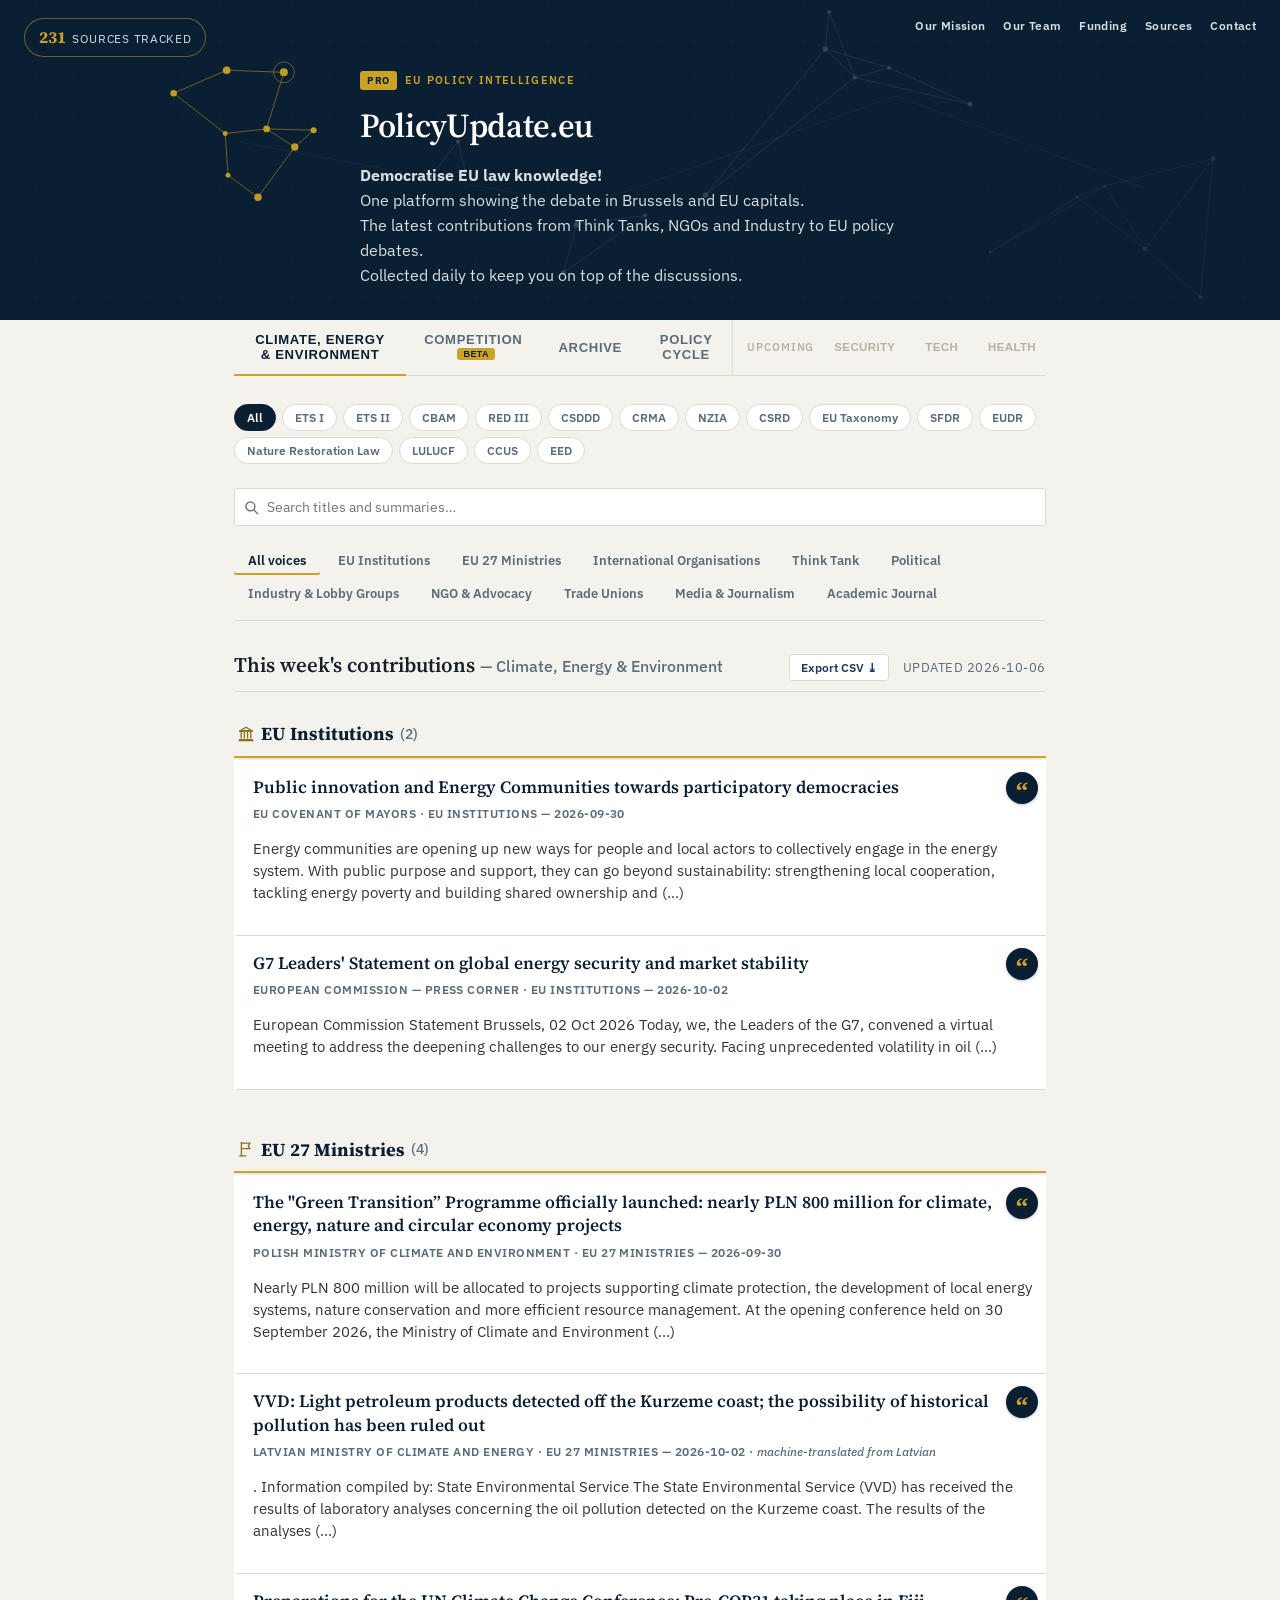
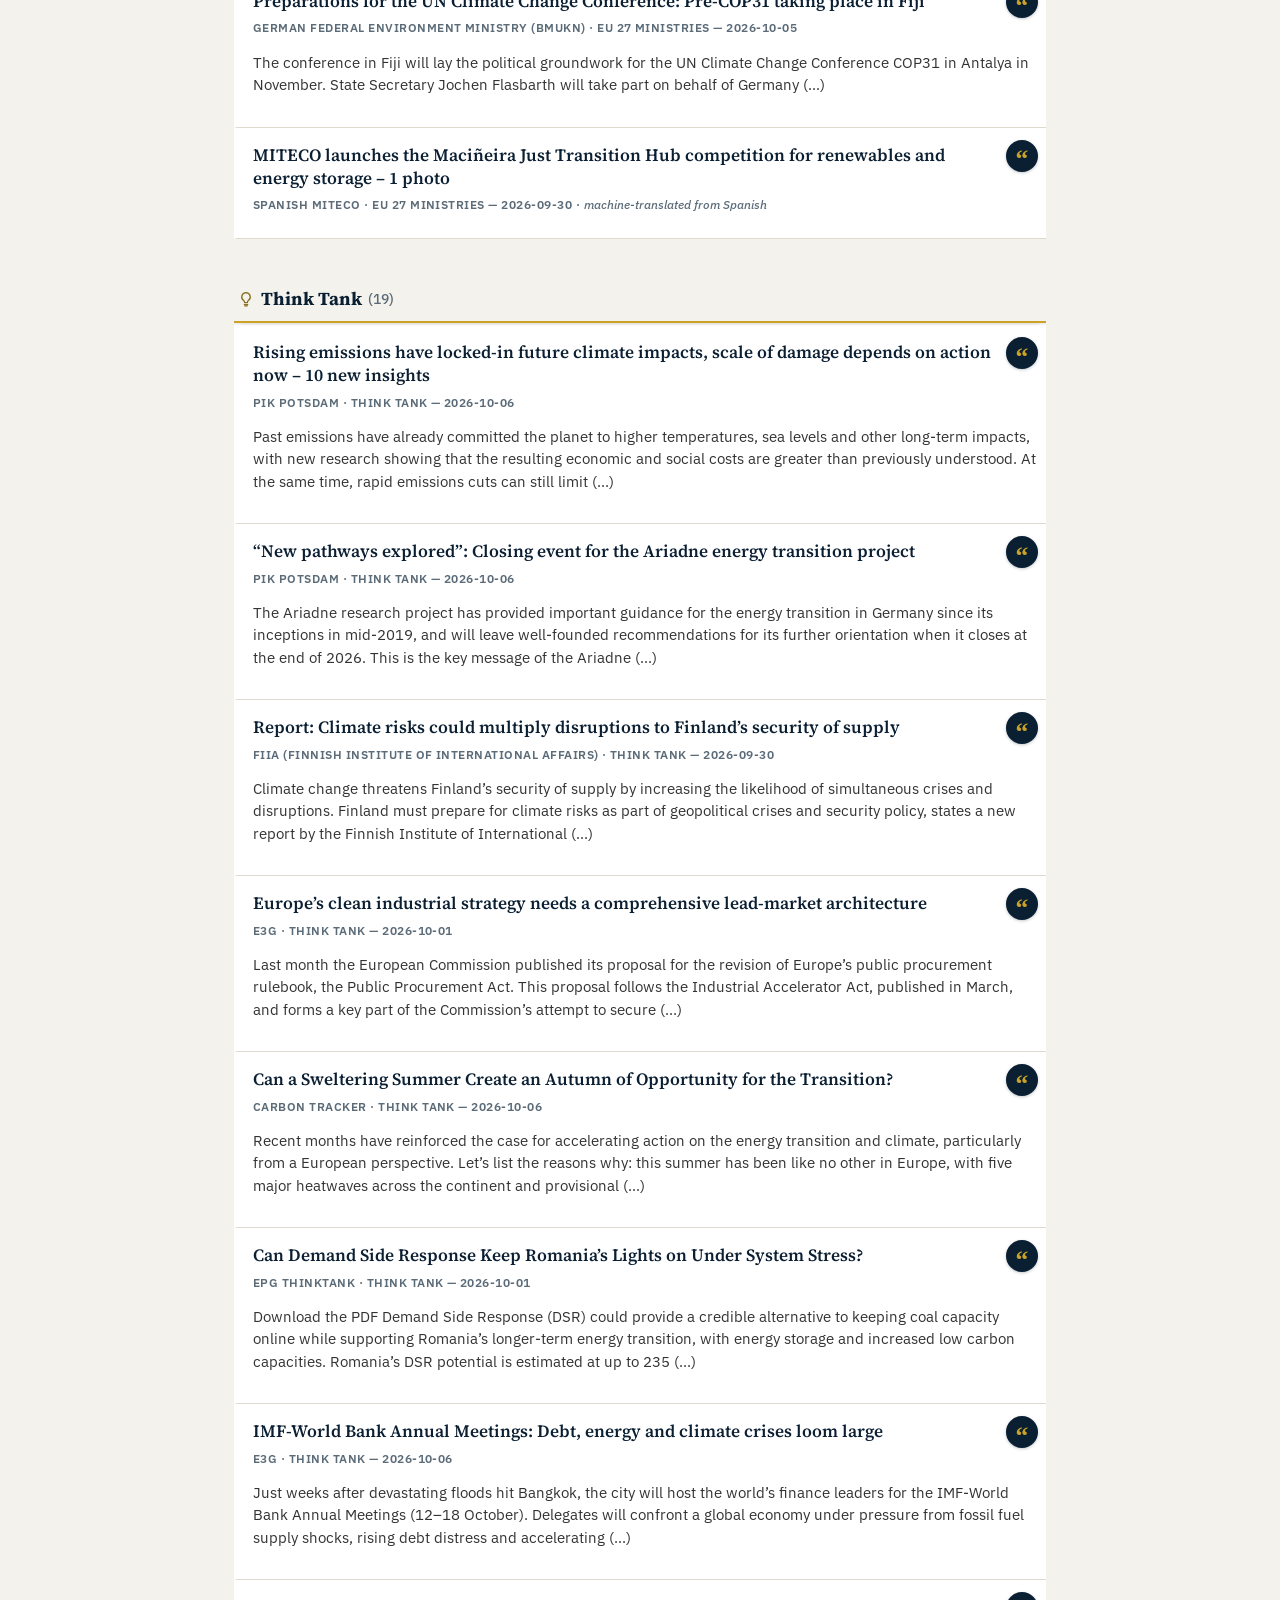
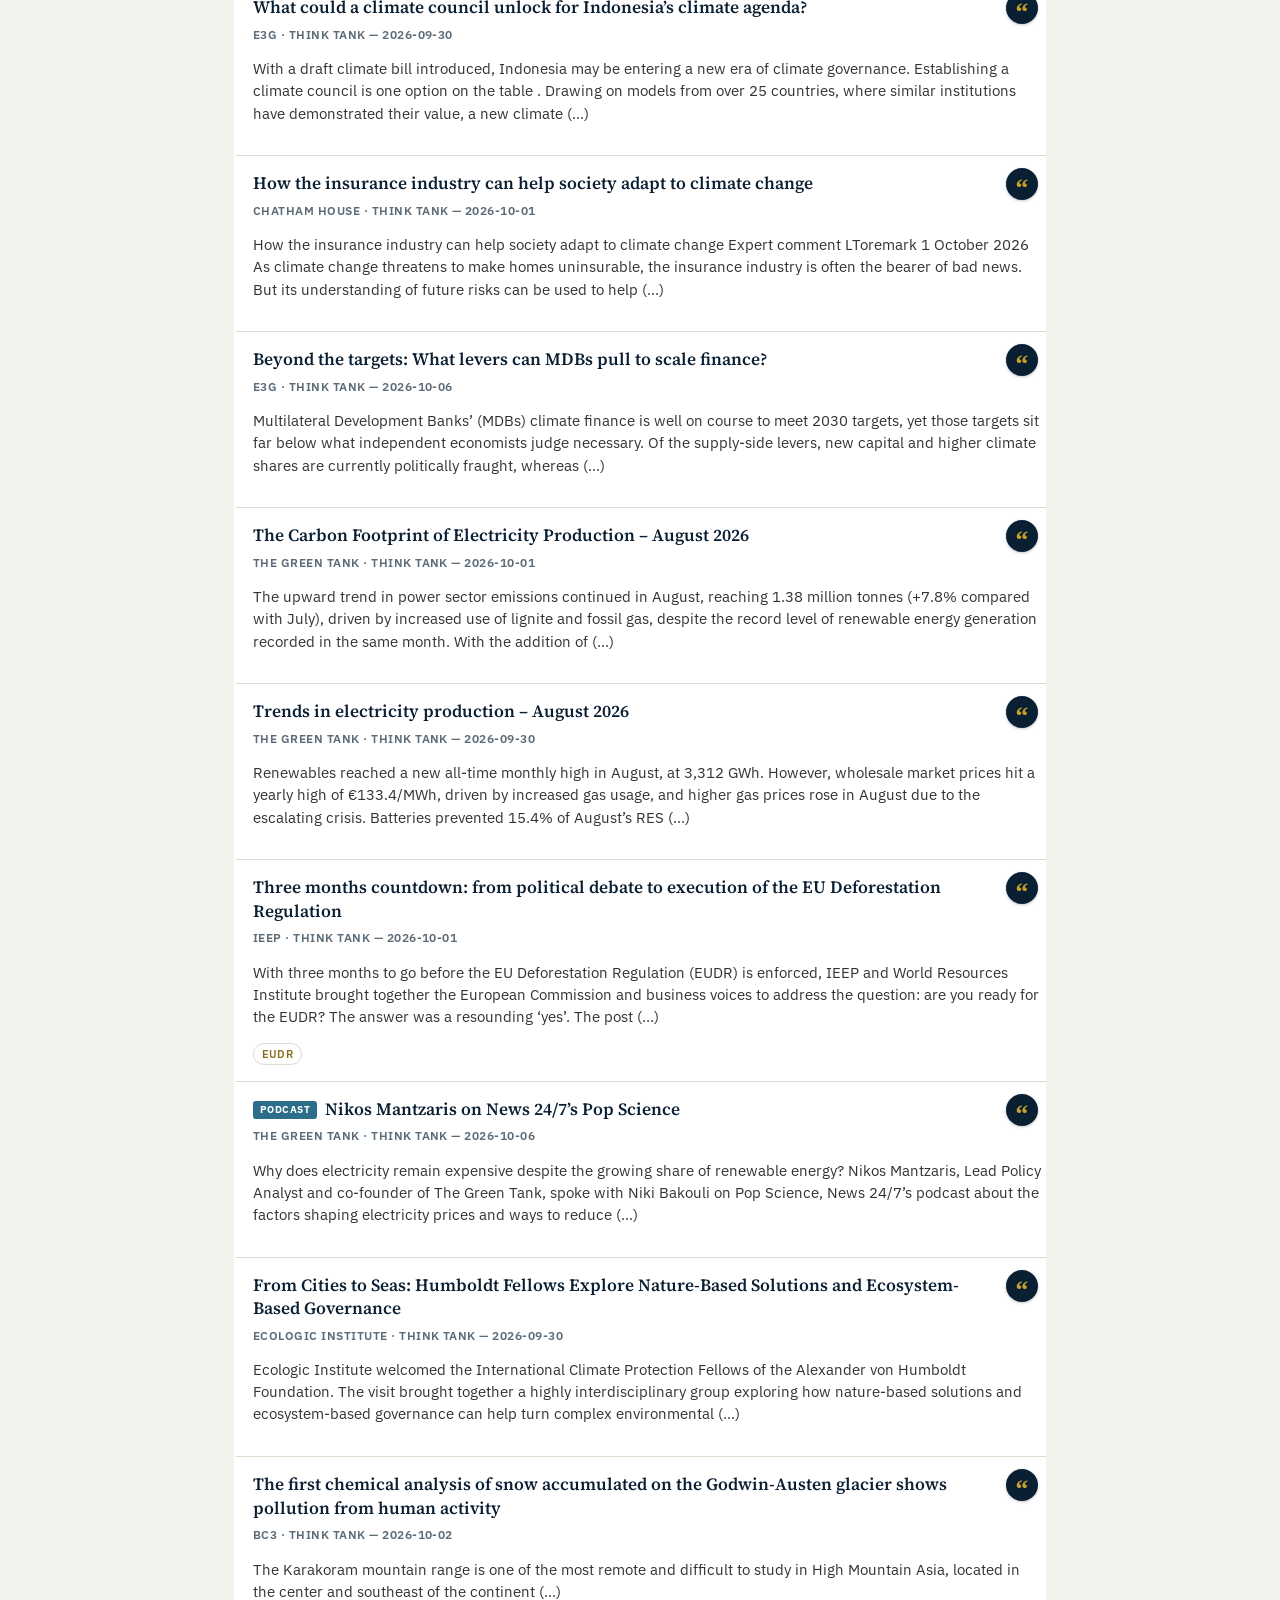
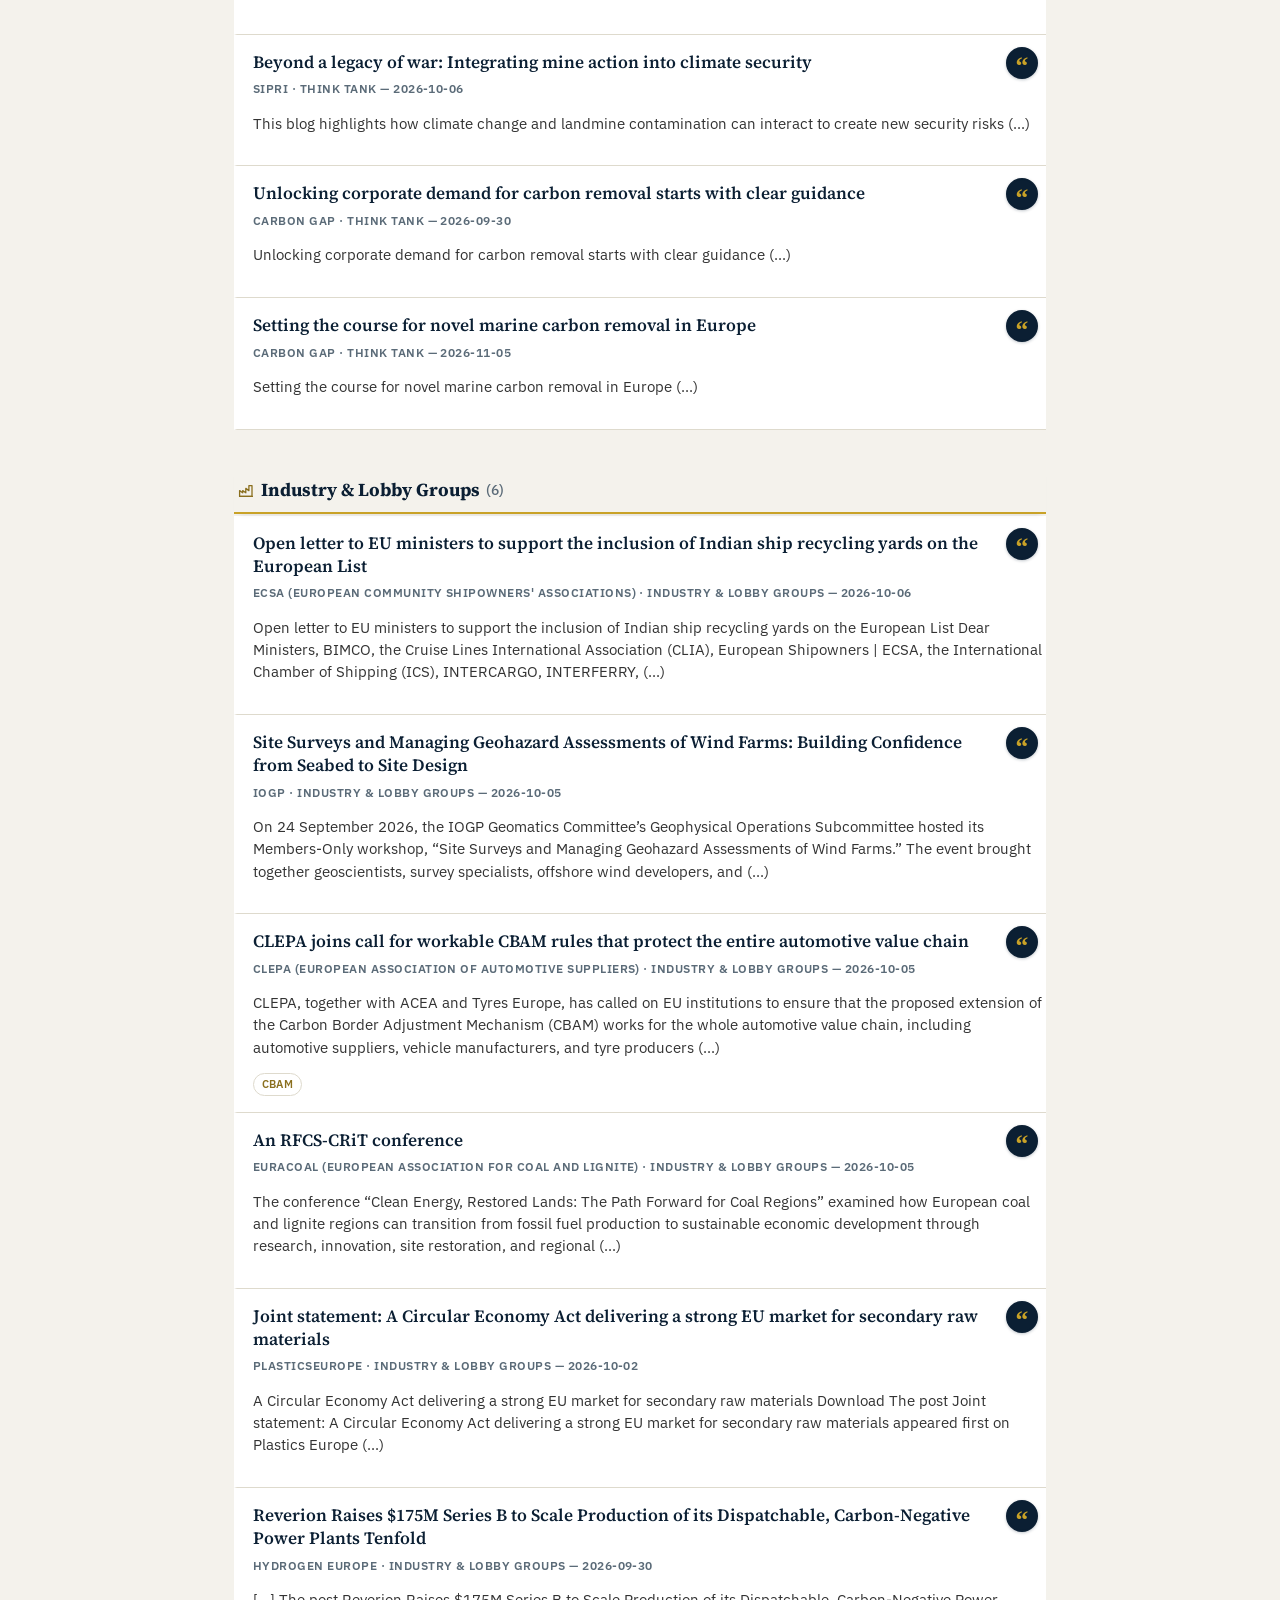
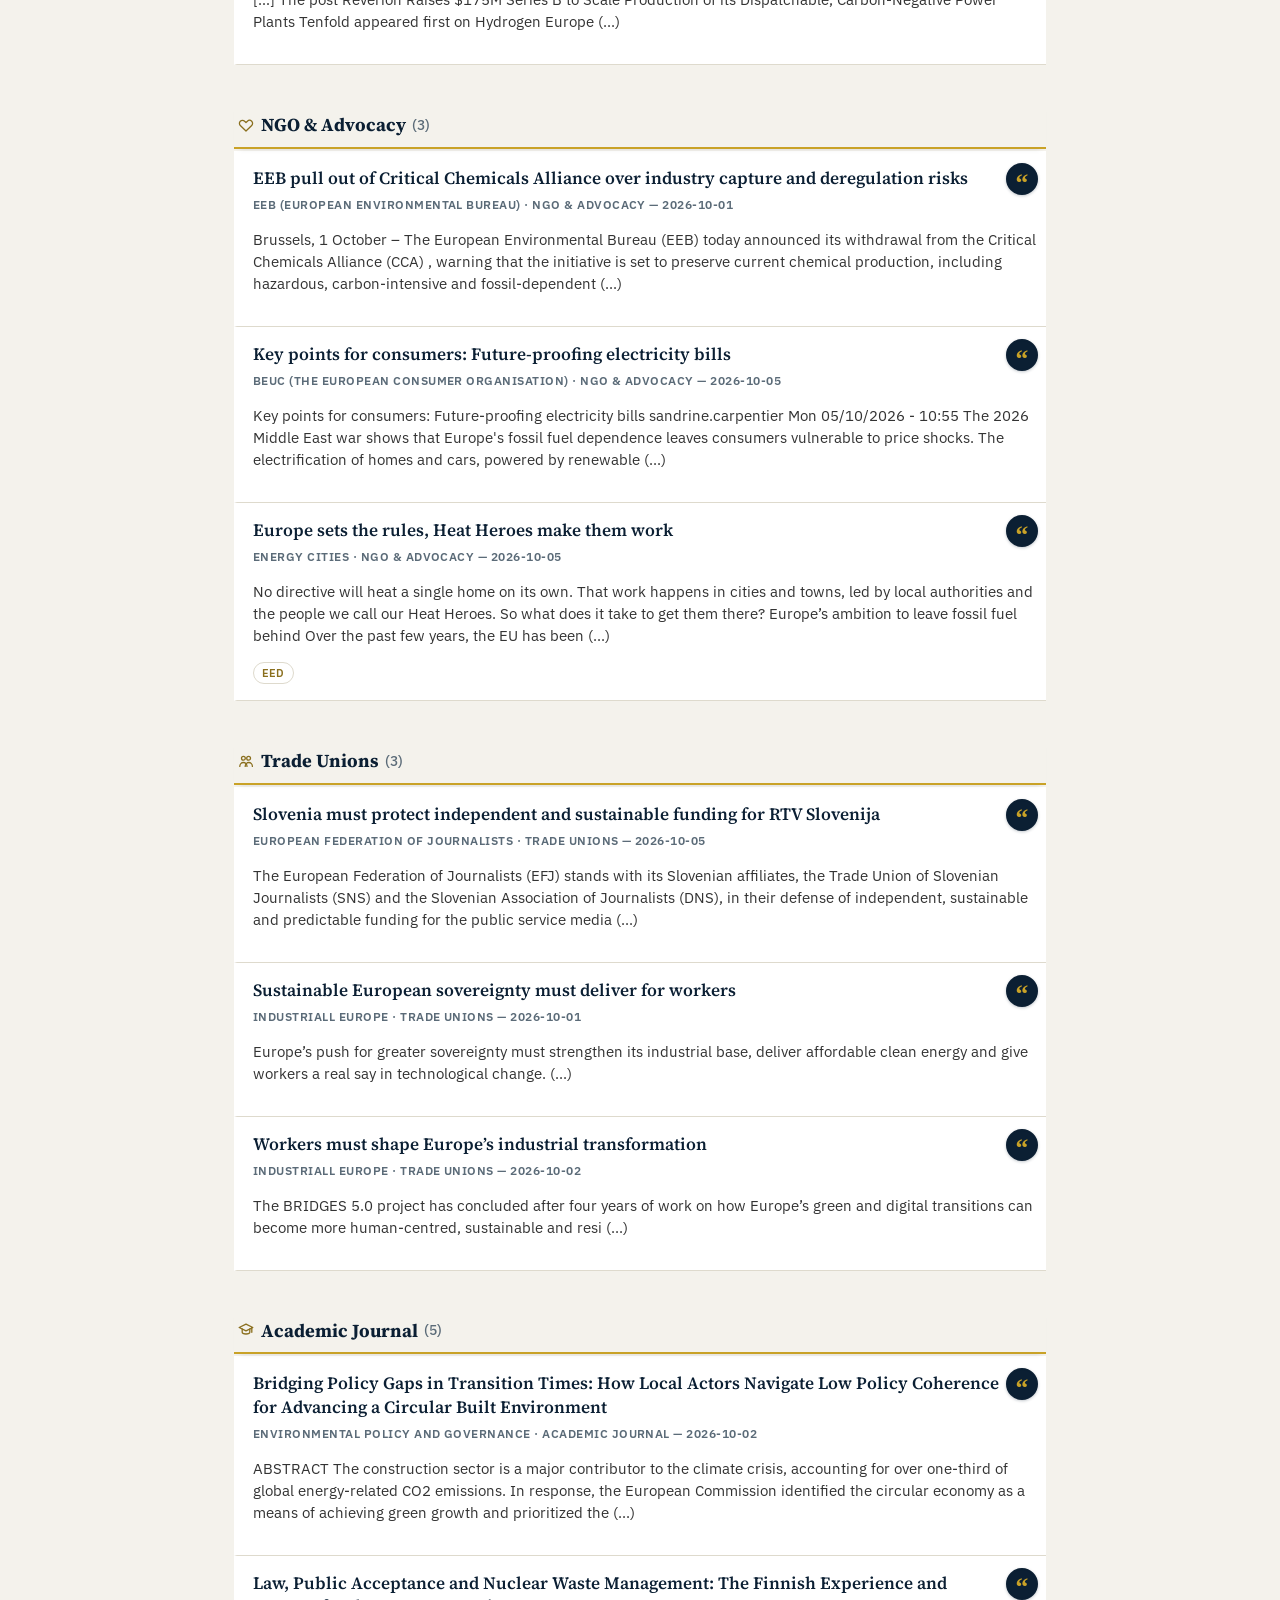
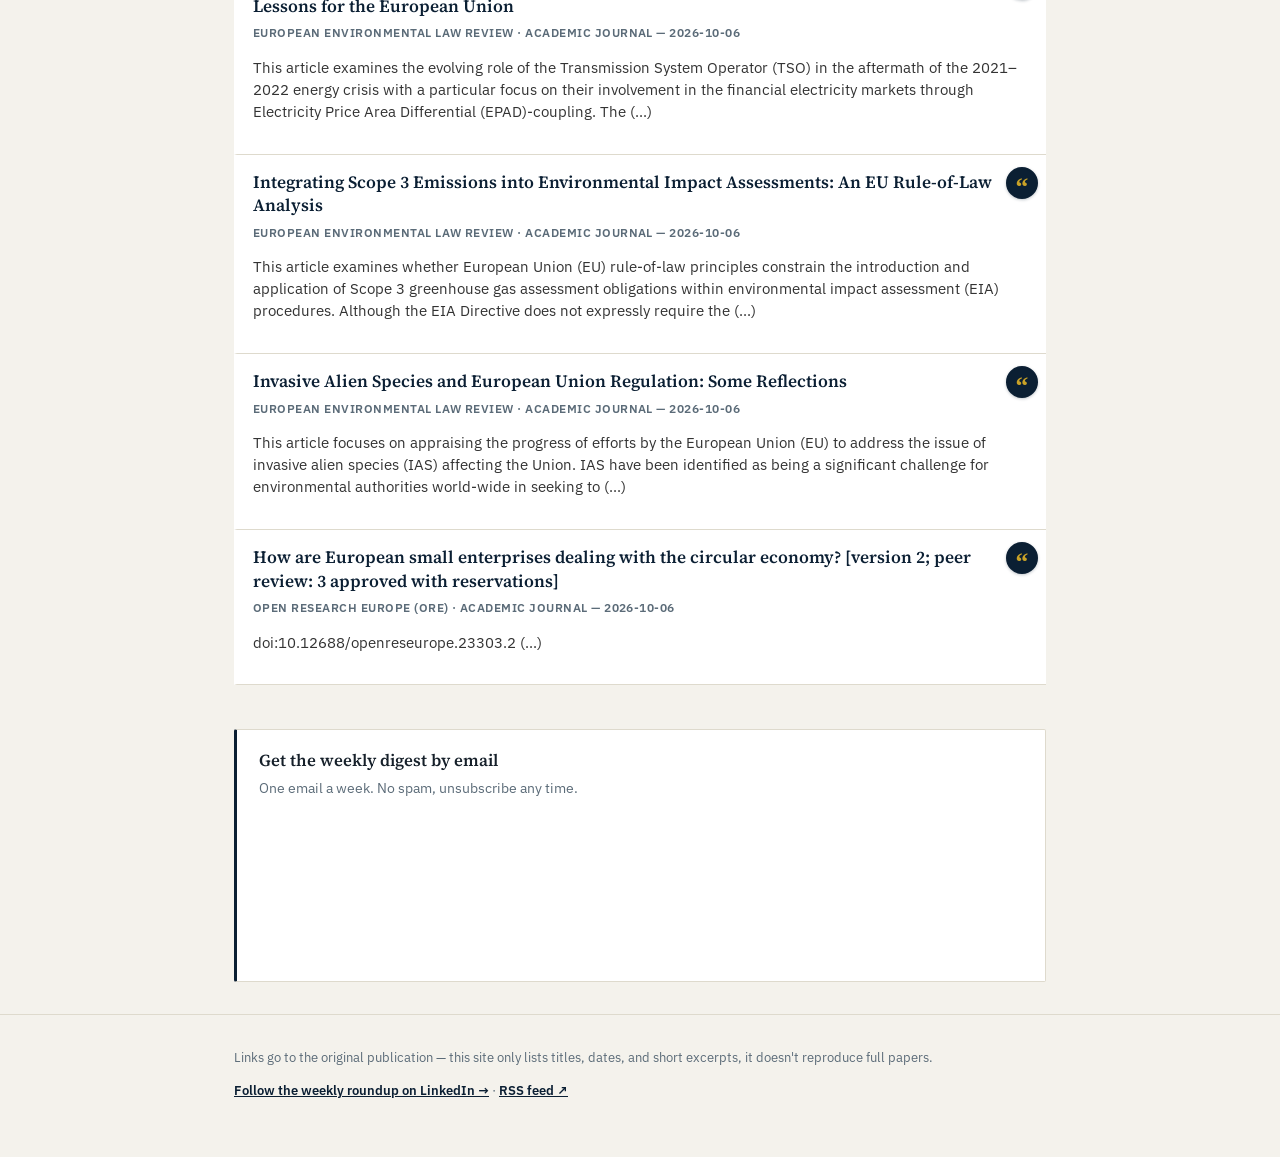
==== site/index.html @ 87716855 "Digest update" ====
<!DOCTYPE html>
<html lang="en">
<head>
  <meta charset="UTF-8">
  <meta name="viewport" content="width=device-width, initial-scale=1.0">
  <title>PolicyUpdate.eu — EU Climate, Energy & Environment policy tracker</title>
  <meta name="description" content="Daily-updated tracker of EU climate, energy and environment legislation: what think tanks, NGOs, academics, industry groups and EU institutions are publishing about ETS, CBAM, RED III, CSDDD and 20 other laws — plus where each law stands in the legislative process.">
  <link rel="canonical" href="https://policyupdate.eu/">
  <!-- Lets feed readers auto-discover the RSS feed just by visiting the
       site (Firefox/most readers show a feed icon in the address bar) --
       generated by write_rss_feed() in fetch_digest.py on every run. -->
  <link rel="alternate" type="application/rss+xml" title="PolicyUpdate.eu — Weekly Digest" href="https://policyupdate.eu/feed.xml">
  <meta name="google-site-verification" content="cLxgRvgYO4FGIH9jfJRA8ddDvveP6MezRdg8d0Uh8TM" />

  <!-- Favicon: shows up as the little site icon in Google search results,
       browser tabs, and bookmarks. -->
  <link rel="icon" type="image/svg+xml" href="images/favicon.svg">
  <link rel="icon" type="image/png" sizes="32x32" href="images/favicon-32.png">
  <link rel="icon" type="image/png" sizes="16x16" href="images/favicon-16.png">
  <link rel="apple-touch-icon" href="images/apple-touch-icon.png">

  <!-- Social share preview (LinkedIn, Slack, newsletters, etc.) -->
  <meta property="og:type" content="website">
  <meta property="og:site_name" content="PolicyUpdate.eu">
  <meta property="og:title" content="PolicyUpdate.eu — EU Climate, Energy & Environment policy tracker">
  <meta property="og:description" content="The latest Think Tank, NGO & Industry contributions to EU policy debates — collected daily.">
  <meta property="og:url" content="https://policyupdate.eu/">
  <meta property="og:image" content="https://policyupdate.eu/images/og-preview.png">
  <meta property="og:image:width" content="1200">
  <meta property="og:image:height" content="630">
  <meta name="twitter:card" content="summary_large_image">
  <meta name="twitter:title" content="PolicyUpdate.eu — EU Climate, Energy & Environment policy tracker">
  <meta name="twitter:description" content="The latest Think Tank, NGO & Industry contributions to EU policy debates — collected daily.">
  <meta name="twitter:image" content="https://policyupdate.eu/images/og-preview.png">

  <link rel="preconnect" href="https://fonts.googleapis.com">
  <link rel="preconnect" href="https://fonts.gstatic.com" crossorigin>
  <link href="https://fonts.googleapis.com/css2?family=Source+Serif+4:wght@600;700&family=IBM+Plex+Sans:wght@400;500;600&display=swap" rel="stylesheet">
  <link rel="stylesheet" href="style.css">

  <!-- Structured data: helps Google (and AI systems that read schema.org
       markup) understand what this site is and who runs it, beyond just
       the visible text. -->
  <script type="application/ld+json">
  {
    "@context": "https://schema.org",
    "@type": "WebSite",
    "name": "PolicyUpdate.eu",
    "url": "https://policyupdate.eu/",
    "description": "Daily-updated tracker of EU climate, energy and environment legislation and related commentary from think tanks, NGOs, academia, industry groups and EU institutions.",
    "publisher": {
      "@type": "Person",
      "name": "Florian Hoppe",
      "sameAs": ["https://www.brussels-school.be/team/hoppe-florian"],
      "affiliation": {
        "@type": "CollegeOrUniversity",
        "name": "Brussels School of Governance, Vrije Universiteit Brussel"
      }
    }
  }
  </script>
</head>
<body>

  <header class="site-header">
    <img class="hero-image" src="images/hero.svg" alt="" aria-hidden="true" role="presentation">
    <!-- The number between STATIC_SOURCE_COUNT_START/END is regenerated by
         fetch_digest.py on every run (len(sources.yaml)), so it never drifts
         from the actual source list without a manual edit here. -->
    <div class="sources-banner" id="sources-banner">
      <span class="sources-banner-count"><!--STATIC_SOURCE_COUNT_START-->231<!--STATIC_SOURCE_COUNT_END--></span>
      <span class="sources-banner-label">sources tracked</span>
    </div>
    <nav class="utility-nav" id="utility-nav" aria-label="More information">
      <button class="utility-link" data-view="mission">Our Mission</button>
      <button class="utility-link" data-view="team">Our Team</button>
      <button class="utility-link" data-view="funding">Funding</button>
      <button class="utility-link" data-view="sources">Sources</button>
      <button class="utility-link" data-view="contact">Contact</button>
    </nav>
    <div class="wrap">
      <p class="eyebrow"><span class="pro-badge">PRO</span> EU policy intelligence</p>
      <h1>PolicyUpdate.eu</h1>
      <p class="tagline"><strong>Democratise EU law knowledge!</strong><br>
        One platform showing the debate in Brussels and EU capitals.<br>
        The latest contributions from Think Tanks, NGOs and Industry to EU policy debates.<br>
        Collected daily to keep you on top of the discussions.</p>
    </div>
  </header>

  <main class="wrap">

    <nav class="field-tabs" id="field-tabs" aria-label="Policy fields">
      <button class="field-tab active" data-field="green-deal">Climate, Energy &amp; Environment</button>
      <!-- Trial launch: keyword-filtered like green-deal, but coverage and
           precision haven't been validated over a full news cycle yet, so
           it's flagged Beta rather than promoted silently. -->
      <button class="field-tab" data-field="competition">Competition<span class="beta-badge">Beta</span></button>
      <button class="field-tab" data-view="archive">Archive</button>
      <button class="field-tab" data-view="policy-cycle">Policy Cycle</button>
      <!-- Work in progress, not public yet -- remove `hidden` to re-enable. -->
      <button class="field-tab" data-view="visualisation" hidden>Visualisation</button>
      <span class="field-tabs-upcoming">
        <span class="field-tabs-upcoming-label">Upcoming</span>
        <button class="field-tab field-tab-upcoming" data-field="security" disabled title="Coming soon">Security</button>
        <button class="field-tab field-tab-upcoming" data-field="tech" disabled title="Coming soon">Tech</button>
        <button class="field-tab field-tab-upcoming" data-field="health" disabled title="Coming soon">Health</button>
      </span>
    </nav>

    <nav class="topic-tabs" id="topic-tabs" aria-label="EU legislation">
      <button class="topic-tab active" data-topic="all">All</button>
      <button class="topic-tab" data-topic="ets1">ETS I</button>
      <button class="topic-tab" data-topic="ets2">ETS II</button>
      <button class="topic-tab" data-topic="cbam">CBAM</button>
      <button class="topic-tab" data-topic="red3">RED III</button>
      <button class="topic-tab" data-topic="csddd">CSDDD</button>
      <button class="topic-tab" data-topic="crma">CRMA</button>
      <button class="topic-tab" data-topic="nzia">NZIA</button>
      <button class="topic-tab" data-topic="csrd">CSRD</button>
      <button class="topic-tab" data-topic="taxonomy">EU Taxonomy</button>
      <button class="topic-tab" data-topic="sfdr">SFDR</button>
      <button class="topic-tab" data-topic="eudr">EUDR</button>
      <button class="topic-tab" data-topic="nature-restoration">Nature Restoration Law</button>
      <button class="topic-tab" data-topic="lulucf">LULUCF</button>
      <button class="topic-tab" data-topic="ccus">CCUS</button>
      <button class="topic-tab" data-topic="eed">EED</button>
    </nav>

    <!-- Separate law/topic filter bar for the (still hidden) Competition
         field -- own tag vocabulary (COMPETITION_LEGISLATION_TAGS in
         fetch_digest.py), shown instead of the bar above whenever the
         Competition field is active. See syncTopicTabsForField() in
         script.js. -->
    <nav class="topic-tabs" id="competition-topic-tabs" aria-label="EU competition law" hidden>
      <button class="topic-tab active" data-topic="all">All</button>
      <button class="topic-tab" data-topic="art-101">Article 101 TFEU</button>
      <button class="topic-tab" data-topic="art-102">Article 102 TFEU</button>
      <button class="topic-tab" data-topic="merger-control">Merger Control</button>
      <button class="topic-tab" data-topic="state-aid">State Aid</button>
      <button class="topic-tab" data-topic="cisaf">CISAF</button>
      <button class="topic-tab" data-topic="ipcei">IPCEI</button>
      <button class="topic-tab" data-topic="dma">DMA</button>
      <button class="topic-tab" data-topic="fsr">FSR</button>
      <button class="topic-tab" data-topic="nzia">NZIA</button>
      <button class="topic-tab" data-topic="crma">CRMA</button>
      <button class="topic-tab" data-topic="chips-act">Chips Act</button>
      <button class="topic-tab" data-topic="eu-competitiveness">EU Competitiveness Agenda</button>
    </nav>

    <div class="topic-info" id="topic-info" hidden></div>

    <!-- Free-text search, combined with the field/topic/actor filters above
         -- applies to whichever of Digest/Archive is currently showing (see
         matchesFilters() in script.js). Kept outside the digest/archive
         sections themselves since it's shared between both, same as the
         actor-tabs bar below. type="search" gets a native clear ("x")
         control in most browsers on top of the explicit button here. -->
    <div class="search-bar" id="search-bar" role="search">
      <svg class="search-icon" viewBox="0 0 16 16" aria-hidden="true">
        <circle cx="6.8" cy="6.8" r="4.8"/>
        <line x1="10.3" y1="10.3" x2="14.5" y2="14.5"/>
      </svg>
      <input type="search" id="search-input" class="search-input" placeholder="Search titles and summaries…" aria-label="Search entries">
      <button type="button" id="search-clear" class="search-clear" hidden aria-label="Clear search">&times;</button>
    </div>

    <!-- Announces the result count to screen readers whenever the
         field/topic/actor/search filters change the list -- the filtered
         list itself re-renders via innerHTML with no page navigation, so
         without this a screen reader user gets no indication anything
         happened. Visually hidden (.sr-only), not a visible counter. -->
    <div id="results-status" class="sr-only" role="status" aria-live="polite"></div>

    <!-- Order mirrors ACTOR_GROUP_ORDER in script.js, which is also the
         order categories appear in down the "All voices" feed -- so the
         scroll-spy highlight (see applyActorScrollSpy()) moves left to
         right across this pad as the person scrolls down, rather than
         jumping around unpredictably. -->
    <nav class="actor-tabs" id="actor-tabs" aria-label="Type of source">
      <button class="actor-tab active" data-actor="all">All voices</button>
      <button class="actor-tab" data-actor="eu-institution">EU Institutions</button>
      <button class="actor-tab" data-actor="eu27-ministry">EU 27 Ministries</button>
      <button class="actor-tab" data-actor="international-org">International Organisations</button>
      <button class="actor-tab" data-actor="think-tank">Think Tank</button>
      <button class="actor-tab" data-actor="political">Political</button>
      <button class="actor-tab" data-actor="industry">Industry &amp; Lobby Groups</button>
      <button class="actor-tab" data-actor="ngo">NGO &amp; Advocacy</button>
      <button class="actor-tab" data-actor="trade-union">Trade Unions</button>
      <button class="actor-tab" data-actor="media">Media & Journalism</button>
      <button class="actor-tab" data-actor="academic">Academic Journal</button>
    </nav>

    <section class="digest" id="digest-section">
      <div class="digest-header">
        <h2>This week's contributions <span id="active-field-label">— Climate, Energy &amp; Environment</span></h2>
        <div class="digest-header-actions">
          <button type="button" class="export-csv-btn" title="Export the entries currently shown as a CSV file">Export CSV ⤓</button>
          <span id="generated-date" class="generated-date"><!--STATIC_DATE_START-->Updated 2026-10-06<!--STATIC_DATE_END--></span>
        </div>
      </div>
      <!-- The block between STATIC_ENTRIES_START/END is regenerated by
           fetch_digest.py on every run (see render_static_entries() /
           update_static_html()), so search engines and AI crawlers that
           don't execute JavaScript still see this week's real Climate,
           Energy & Environment entries instead of a "Loading…" placeholder.
           script.js still fetches digest.json and replaces this block
           client-side for interactive filtering (topic/actor tabs, other
           policy fields) -- this static version only has to be right for
           the default view (Climate, Energy & Environment, All voices, all
           topics). -->
      <div id="entries" class="entries">
        <!--STATIC_ENTRIES_START-->
    <article class="entry-card">
      
      <h3><a href="https://onlinelibrary.wiley.com/doi/10.1002/eet.70123?af=R" target="_blank" rel="noopener">Bridging Policy Gaps in Transition Times: How Local Actors Navigate Low Policy Coherence for Advancing a Circular Built Environment</a></h3>
      <div class="entry-meta">Environmental Policy and Governance · Academic Journal — 2026-10-02</div>
      <p class="entry-summary">ABSTRACT The construction sector is a major contributor to the climate crisis, accounting for over one‐third of global energy‐related CO2 emissions. In response, the European Commission identified the circular economy as a means of achieving green growth and prioritized the (...)</p>
      
    </article>
  
    <article class="entry-card">
      
      <h3><a href="https://www.pik-potsdam.de/en/news/latest-news/rising-emissions-have-locked-in-future-climate-impacts-but-the-scale-of-damage-still-depends-on-action-taken-now-2013-10-new-insights-from-climate-science" target="_blank" rel="noopener">Rising emissions have locked-in future climate impacts, scale of damage depends on action now – 10 new insights</a></h3>
      <div class="entry-meta">PIK Potsdam · Think Tank — 2026-10-06</div>
      <p class="entry-summary">Past emissions have already committed the planet to higher temperatures, sea levels and other long-term impacts, with new research showing that the resulting economic and social costs are greater than previously understood. At the same time, rapid emissions cuts can still limit (...)</p>
      
    </article>
  
    <article class="entry-card">
      
      <h3><a href="https://kluwerlawonline.com/JournalArticle/European+Energy+and+Environmental+Law+Review/35.3/EELR2026011" target="_blank" rel="noopener">Law, Public Acceptance and Nuclear Waste Management: The Finnish Experience and Lessons for the European Union</a></h3>
      <div class="entry-meta">European Environmental Law Review · Academic Journal — 2026-10-06</div>
      <p class="entry-summary">This article examines the evolving role of the Transmission System Operator (TSO) in the aftermath of the 2021–2022 energy crisis with a particular focus on their involvement in the financial electricity markets through Electricity Price Area Differential (EPAD)-coupling. The (...)</p>
      
    </article>
  
    <article class="entry-card">
      <a href="https://ecsa.eu/open-letter-to-the-environment-and-transport-ministers-of-the-european-union-2/?utm_source=rss&utm_medium=rss&utm_campaign=open-letter-to-the-environment-and-transport-ministers-of-the-european-union-2" target="_blank" rel="noopener"><img class="entry-image" src="https://ecsa.eu/wp-content/uploads/2026/09/e0f1fb-1900-x-600-px-3.png" alt="" loading="lazy" onerror="this.remove()"></a>
      <h3><a href="https://ecsa.eu/open-letter-to-the-environment-and-transport-ministers-of-the-european-union-2/?utm_source=rss&utm_medium=rss&utm_campaign=open-letter-to-the-environment-and-transport-ministers-of-the-european-union-2" target="_blank" rel="noopener">Open letter to EU ministers to support the inclusion of Indian ship recycling yards on the European List</a></h3>
      <div class="entry-meta">ECSA (European Community Shipowners' Associations) · Industry &amp; Lobby Groups — 2026-10-06</div>
      <p class="entry-summary">Open letter to EU ministers to support the inclusion of Indian ship recycling yards on the European List Dear Ministers, BIMCO, the Cruise Lines International Association (CLIA), European Shipowners | ECSA, the International Chamber of Shipping (ICS), INTERCARGO, INTERFERRY, (...)</p>
      
    </article>
  
    <article class="entry-card">
      
      <h3><a href="https://www.iogp.org/blog/news/site-surveys-and-managing-geohazard-assessments-of-wind-farms-building-confidence-from-seabed-to-site-design/" target="_blank" rel="noopener">Site Surveys and Managing Geohazard Assessments of Wind Farms: Building Confidence from Seabed to Site Design</a></h3>
      <div class="entry-meta">IOGP · Industry &amp; Lobby Groups — 2026-10-05</div>
      <p class="entry-summary">On 24 September 2026, the IOGP Geomatics Committee’s Geophysical Operations Subcommittee hosted its Members-Only workshop, “Site Surveys and Managing Geohazard Assessments of Wind Farms.” The event brought together geoscientists, survey specialists, offshore wind developers, and (...)</p>
      
    </article>
  
    <article class="entry-card">
      
      <h3><a href="https://kluwerlawonline.com/JournalArticle/European+Energy+and+Environmental+Law+Review/35.3/EELR2026014" target="_blank" rel="noopener">Integrating Scope 3 Emissions into Environmental Impact Assessments: An EU Rule-of-Law Analysis</a></h3>
      <div class="entry-meta">European Environmental Law Review · Academic Journal — 2026-10-06</div>
      <p class="entry-summary">This article examines whether European Union (EU) rule-of-law principles constrain the introduction and application of Scope 3 greenhouse gas assessment obligations within environmental impact assessment (EIA) procedures. Although the EIA Directive does not expressly require the (...)</p>
      
    </article>
  
    <article class="entry-card">
      
      <h3><a href="https://www.clepa.eu/insights-updates/news/clepa-joins-call-for-workable-cbam-rules-that-protect-the-entire-automotive-value-chain/" target="_blank" rel="noopener">CLEPA joins call for workable CBAM rules that protect the entire automotive value chain</a></h3>
      <div class="entry-meta">CLEPA (European Association of Automotive Suppliers) · Industry &amp; Lobby Groups — 2026-10-05</div>
      <p class="entry-summary">CLEPA, together with ACEA and Tyres Europe, has called on EU institutions to ensure that the proposed extension of the Carbon Border Adjustment Mechanism (CBAM) works for the whole automotive value chain, including automotive suppliers, vehicle manufacturers, and tyre producers (...)</p>
      <div class="entry-tags"><span class="entry-tag">CBAM</span></div>
    </article>
  
    <article class="entry-card">
      
      <h3><a href="https://eeb.org/en/eeb-pull-out-of-crittical-chemicals-alliance-over-industry-capture-and-deregulation-risks/" target="_blank" rel="noopener">EEB pull out of Critical Chemicals Alliance over industry capture and deregulation risks</a></h3>
      <div class="entry-meta">EEB (European Environmental Bureau) · NGO &amp; Advocacy — 2026-10-01</div>
      <p class="entry-summary">Brussels, 1 October – The European Environmental Bureau (EEB) today announced its withdrawal from the Critical Chemicals Alliance (CCA) , warning that the initiative is set to preserve current chemical production, including hazardous, carbon-intensive and fossil-dependent (...)</p>
      
    </article>
  
    <article class="entry-card">
      
      <h3><a href="https://www.pik-potsdam.de/en/news/latest-news/new-pathways-explored-closing-event-for-the-ariadne-energy-transition-project" target="_blank" rel="noopener">“New pathways explored”: Closing event for the Ariadne energy transition project</a></h3>
      <div class="entry-meta">PIK Potsdam · Think Tank — 2026-10-06</div>
      <p class="entry-summary">The Ariadne research project has provided important guidance for the energy transition in Germany since its inceptions in mid-2019, and will leave well-founded recommendations for its further orientation when it closes at the end of 2026. This is the key message of the Ariadne (...)</p>
      
    </article>
  
    <article class="entry-card">
      
      <h3><a href="https://fiia.fi/en/news/report-climate-risks-could-multiply-disruptions-to-finlands-security-of-supply" target="_blank" rel="noopener">Report: Climate risks could multiply disruptions to Finland’s security of supply</a></h3>
      <div class="entry-meta">FIIA (Finnish Institute of International Affairs) · Think Tank — 2026-09-30</div>
      <p class="entry-summary">Climate change threatens Finland’s security of supply by increasing the likelihood of simultaneous crises and disruptions. Finland must prepare for climate risks as part of geopolitical crises and security policy, states a new report by the Finnish Institute of International (...)</p>
      
    </article>
  
    <article class="entry-card">
      <a href="https://www.e3g.org/news/europe-s-clean-industrial-strategy-needs-a-comprehensive-lead-market-architecture/?utm_source=rss&utm_medium=rss&utm_campaign=europe-s-clean-industrial-strategy-needs-a-comprehensive-lead-market-architecture" target="_blank" rel="noopener"><img class="entry-image" src="https://www.e3g.org/wp-content/uploads/Low-carbon-projects-pipeline-Europe-1.png" alt="" loading="lazy" onerror="this.remove()"></a>
      <h3><a href="https://www.e3g.org/news/europe-s-clean-industrial-strategy-needs-a-comprehensive-lead-market-architecture/?utm_source=rss&utm_medium=rss&utm_campaign=europe-s-clean-industrial-strategy-needs-a-comprehensive-lead-market-architecture" target="_blank" rel="noopener">Europe’s clean industrial strategy needs a comprehensive lead-market architecture</a></h3>
      <div class="entry-meta">E3G · Think Tank — 2026-10-01</div>
      <p class="entry-summary">Last month the European Commission published its proposal for the revision of Europe’s public procurement rulebook, the Public Procurement Act. This proposal follows the Industrial Accelerator Act, published in March, and forms a key part of the Commission’s attempt to secure (...)</p>
      
    </article>
  
    <article class="entry-card">
      
      <h3><a href="https://europeanjournalists.org/blog/2026/10/05/slovenia-must-protect-independent-and-sustainable-funding-for-rtv-slovenija/" target="_blank" rel="noopener">Slovenia must protect independent and sustainable funding for RTV Slovenija</a></h3>
      <div class="entry-meta">European Federation of Journalists · Trade Unions — 2026-10-05</div>
      <p class="entry-summary">The European Federation of Journalists (EFJ) stands with its Slovenian affiliates, the Trade Union of Slovenian Journalists (SNS) and the Slovenian Association of Journalists (DNS), in their defense of independent, sustainable and predictable funding for the public service media (...)</p>
      
    </article>
  
    <article class="entry-card">
      
      <h3><a href="https://kluwerlawonline.com/JournalArticle/European+Energy+and+Environmental+Law+Review/35.3/EELR2026013" target="_blank" rel="noopener">Invasive Alien Species and European Union Regulation: Some Reflections</a></h3>
      <div class="entry-meta">European Environmental Law Review · Academic Journal — 2026-10-06</div>
      <p class="entry-summary">This article focuses on appraising the progress of efforts by the European Union (EU) to address the issue of invasive alien species (IAS) affecting the Union. IAS have been identified as being a significant challenge for environmental authorities world-wide in seeking to (...)</p>
      
    </article>
  
    <article class="entry-card">
      
      <h3><a href="https://carbontracker.org/can-a-sweltering-summer-create-an-autumn-of-opportunity-for-the-transition/" target="_blank" rel="noopener">Can a Sweltering Summer Create an Autumn of Opportunity for the Transition?</a></h3>
      <div class="entry-meta">Carbon Tracker · Think Tank — 2026-10-06</div>
      <p class="entry-summary">Recent months have reinforced the case for accelerating action on the energy transition and climate, particularly from a European perspective. Let’s list the reasons why: this summer has been like no other in Europe, with five major heatwaves across the continent and provisional (...)</p>
      
    </article>
  
    <article class="entry-card">
      <a href="https://www.epg-thinktank.org/can-demand-side-response-keep-romanias-lights-on-under-system-stress/" target="_blank" rel="noopener"><img class="entry-image" src="https://www.epg-thinktank.org/wp-content/uploads/2026/09/EPG-Publication-page_Do-We-Still-Need-Coal-Commentary.png" alt="" loading="lazy" onerror="this.remove()"></a>
      <h3><a href="https://www.epg-thinktank.org/can-demand-side-response-keep-romanias-lights-on-under-system-stress/" target="_blank" rel="noopener">Can Demand Side Response Keep Romania’s Lights on Under System Stress?</a></h3>
      <div class="entry-meta">EPG Thinktank · Think Tank — 2026-10-01</div>
      <p class="entry-summary">Download the PDF Demand Side Response (DSR) could provide a credible alternative to keeping coal capacity online while supporting Romania’s longer-term energy transition, with energy storage and increased low carbon capacities. Romania’s DSR potential is estimated at up to 235 (...)</p>
      
    </article>
  
    <article class="entry-card">
      
      <h3><a href="https://www.e3g.org/news/imf-world-bank-annual-meetings-debt-energy-and-climate-crises-loom-large/?utm_source=rss&utm_medium=rss&utm_campaign=imf-world-bank-annual-meetings-debt-energy-and-climate-crises-loom-large" target="_blank" rel="noopener">IMF-World Bank Annual Meetings: Debt, energy and climate crises loom large</a></h3>
      <div class="entry-meta">E3G · Think Tank — 2026-10-06</div>
      <p class="entry-summary">Just weeks after devastating floods hit Bangkok, the city will host the world’s finance leaders for the IMF-World Bank Annual Meetings (12–18 October). Delegates will confront a global economy under pressure from fossil fuel supply shocks, rising debt distress and accelerating (...)</p>
      
    </article>
  
    <article class="entry-card">
      
      <h3><a href="https://www.e3g.org/news/what-could-a-climate-council-unlock-for-indonesia-s-climate-agenda/?utm_source=rss&utm_medium=rss&utm_campaign=what-could-a-climate-council-unlock-for-indonesia-s-climate-agenda" target="_blank" rel="noopener">What could a climate council unlock for Indonesia’s climate agenda?</a></h3>
      <div class="entry-meta">E3G · Think Tank — 2026-09-30</div>
      <p class="entry-summary">With a draft climate bill introduced, Indonesia may be entering a new era of climate governance. Establishing a climate council is one option on the table . Drawing on models from over 25 countries, where similar institutions have demonstrated their value, a new climate (...)</p>
      
    </article>
  
    <article class="entry-card">
      <a href="https://www.chathamhouse.org/2026/10/how-insurance-industry-can-help-society-adapt-climate-change" target="_blank" rel="noopener"><img class="entry-image" src="https://www.chathamhouse.org/sites/default/files/styles/chat_social_twitter_1200_600/public/2026-10/2026-10-05-climate-insurance-2205119024.jpg?itok=1HpOMOqK" alt="" loading="lazy" onerror="this.remove()"></a>
      <h3><a href="https://www.chathamhouse.org/2026/10/how-insurance-industry-can-help-society-adapt-climate-change" target="_blank" rel="noopener">How the insurance industry can help society adapt to climate change</a></h3>
      <div class="entry-meta">Chatham House · Think Tank — 2026-10-01</div>
      <p class="entry-summary">How the insurance industry can help society adapt to climate change Expert comment LToremark 1 October 2026 As climate change threatens to make homes uninsurable, the insurance industry is often the bearer of bad news. But its understanding of future risks can be used to help (...)</p>
      
    </article>
  
    <article class="entry-card">
      
      <h3><a href="https://www.e3g.org/news/beyond-the-targets-what-levers-can-mdbs-pull-to-scale-finance/?utm_source=rss&utm_medium=rss&utm_campaign=beyond-the-targets-what-levers-can-mdbs-pull-to-scale-finance" target="_blank" rel="noopener">Beyond the targets: What levers can MDBs pull to scale finance?</a></h3>
      <div class="entry-meta">E3G · Think Tank — 2026-10-06</div>
      <p class="entry-summary">Multilateral Development Banks’ (MDBs) climate finance is well on course to meet 2030 targets, yet those targets sit far below what independent economists judge necessary. Of the supply-side levers, new capital and higher climate shares are currently politically fraught, whereas (...)</p>
      
    </article>
  
    <article class="entry-card">
      <a href="https://www.beuc.eu/tools/key-points-consumers-future-proofing-electricity-bills" target="_blank" rel="noopener"><img class="entry-image" src="https://www.beuc.eu/sites/default/files/styles/large/public/images/2026/Screenshot%202026-10-05%20105458.png?itok=OeX6Qzet" alt="" loading="lazy" onerror="this.remove()"></a>
      <h3><a href="https://www.beuc.eu/tools/key-points-consumers-future-proofing-electricity-bills" target="_blank" rel="noopener">Key points for consumers: Future-proofing electricity bills</a></h3>
      <div class="entry-meta">BEUC (The European Consumer Organisation) · NGO &amp; Advocacy — 2026-10-05</div>
      <p class="entry-summary">Key points for consumers: Future-proofing electricity bills sandrine.carpentier Mon 05/10/2026 - 10:55 The 2026 Middle East war shows that Europe's fossil fuel dependence leaves consumers vulnerable to price shocks. The electrification of homes and cars, powered by renewable (...)</p>
      
    </article>
  
    <article class="entry-card">
      <a href="https://thegreentank.gr/en/2026/10/01/emissionswatch-aug26-en/?utm_source=rss&utm_medium=rss&utm_campaign=emissionswatch-aug26-en" target="_blank" rel="noopener"><img class="entry-image" src="https://thegreentank.gr/wp-content/uploads/2024/08/co2.jpg" alt="" loading="lazy" onerror="this.remove()"></a>
      <h3><a href="https://thegreentank.gr/en/2026/10/01/emissionswatch-aug26-en/?utm_source=rss&utm_medium=rss&utm_campaign=emissionswatch-aug26-en" target="_blank" rel="noopener">The Carbon Footprint of Electricity Production –  August 2026</a></h3>
      <div class="entry-meta">The Green Tank · Think Tank — 2026-10-01</div>
      <p class="entry-summary">The upward trend in power sector emissions continued in August, reaching 1.38 million tonnes (+7.8% compared with July), driven by increased use of lignite and fossil gas, despite the record level of renewable energy generation recorded in the same month. With the addition of (...)</p>
      
    </article>
  
    <article class="entry-card">
      <a href="https://energy-cities.eu/europe-sets-the-rules-heat-heroes-make-them-work/" target="_blank" rel="noopener"><img class="entry-image" src="https://energy-cities.eu/wp-content/uploads/2026/10/IMG_6917-683x1024.jpg" alt="" loading="lazy" onerror="this.remove()"></a>
      <h3><a href="https://energy-cities.eu/europe-sets-the-rules-heat-heroes-make-them-work/" target="_blank" rel="noopener">Europe sets the rules, Heat Heroes make them work</a></h3>
      <div class="entry-meta">Energy Cities · NGO &amp; Advocacy — 2026-10-05</div>
      <p class="entry-summary">No directive will heat a single home on its own. That work happens in cities and towns, led by local authorities and the people we call our Heat Heroes. So what does it take to get them there? Europe’s ambition to leave fossil fuel behind Over the past few years, the EU has been (...)</p>
      <div class="entry-tags"><span class="entry-tag">EED</span></div>
    </article>
  
    <article class="entry-card">
      <a href="https://thegreentank.gr/en/2026/09/30/admie-aug26-en/?utm_source=rss&utm_medium=rss&utm_campaign=admie-aug26-en" target="_blank" rel="noopener"><img class="entry-image" src="https://thegreentank.gr/wp-content/uploads/2024/08/admie-1-1.jpg" alt="" loading="lazy" onerror="this.remove()"></a>
      <h3><a href="https://thegreentank.gr/en/2026/09/30/admie-aug26-en/?utm_source=rss&utm_medium=rss&utm_campaign=admie-aug26-en" target="_blank" rel="noopener">Trends in electricity production – August 2026</a></h3>
      <div class="entry-meta">The Green Tank · Think Tank — 2026-09-30</div>
      <p class="entry-summary">Renewables reached a new all-time monthly high in August, at 3,312 GWh. However, wholesale market prices hit a yearly high of €133.4/MWh, driven by increased gas usage, and higher gas prices rose in August due to the escalating crisis. Batteries prevented 15.4% of August’s RES (...)</p>
      
    </article>
  
    <article class="entry-card">
      <a href="https://www.gov.pl/web/climate/the-green-transition-programme-officially-launched-nearly-pln-800-million-for-climate-energy-nature-and-circular-economy-projects" target="_blank" rel="noopener"><img class="entry-image" src="https://www.gov.pl/photo/format/20d2db24-9299-45a3-9688-4b6f54483923/resolution/1920x810" alt="" loading="lazy" onerror="this.remove()"></a>
      <h3><a href="https://www.gov.pl/web/climate/the-green-transition-programme-officially-launched-nearly-pln-800-million-for-climate-energy-nature-and-circular-economy-projects" target="_blank" rel="noopener">The "Green Transition” Programme officially launched: nearly PLN 800 million for climate, energy, nature and circular economy projects</a></h3>
      <div class="entry-meta">Polish Ministry of Climate and Environment · EU 27 Ministries — 2026-09-30</div>
      <p class="entry-summary">Nearly PLN 800 million will be allocated to projects supporting climate protection, the development of local energy systems, nature conservation and more efficient resource management. At the opening conference held on 30 September 2026, the Ministry of Climate and Environment (...)</p>
      
    </article>
  
    <article class="entry-card">
      
      <h3><a href="https://ieep.eu/news/three-months-countdown-from-political-debate-to-execution-of-the-eu-deforestation-regulation/" target="_blank" rel="noopener">Three months countdown: from political debate to execution of the EU Deforestation Regulation</a></h3>
      <div class="entry-meta">IEEP · Think Tank — 2026-10-01</div>
      <p class="entry-summary">With three months to go before the EU Deforestation Regulation (EUDR) is enforced, IEEP and World Resources Institute brought together the European Commission and business voices to address the question: are you ready for the EUDR? The answer was a resounding ‘yes’. The post (...)</p>
      <div class="entry-tags"><span class="entry-tag">EUDR</span></div>
    </article>
  
    <article class="entry-card">
      
      <h3><a href="https://euracoal.eu/2026/10/05/an-rfcs-crit-conference/" target="_blank" rel="noopener">An RFCS-CRiT conference</a></h3>
      <div class="entry-meta">EURACOAL (European Association for Coal and Lignite) · Industry &amp; Lobby Groups — 2026-10-05</div>
      <p class="entry-summary">The conference “Clean Energy, Restored Lands: The Path Forward for Coal Regions” examined how European coal and lignite regions can transition from fossil fuel production to sustainable economic development through research, innovation, site restoration, and regional (...)</p>
      
    </article>
  
    <article class="entry-card">
      <a href="https://thegreentank.gr/en/2026/10/06/nm-popscience-podcast-en/?utm_source=rss&utm_medium=rss&utm_campaign=nm-popscience-podcast-en" target="_blank" rel="noopener"><img class="entry-image" src="https://thegreentank.gr/wp-content/uploads/2026/10/NM-@-Pop-Science-podcast-e1791276574820.png" alt="" loading="lazy" onerror="this.remove()"></a>
      <h3><span class="format-badge format-badge-podcast">Podcast</span><a href="https://thegreentank.gr/en/2026/10/06/nm-popscience-podcast-en/?utm_source=rss&utm_medium=rss&utm_campaign=nm-popscience-podcast-en" target="_blank" rel="noopener">Nikos Mantzaris on News 24/7’s Pop Science</a></h3>
      <div class="entry-meta">The Green Tank · Think Tank — 2026-10-06</div>
      <p class="entry-summary">Why does electricity remain expensive despite the growing share of renewable energy? Nikos Mantzaris, Lead Policy Analyst and co-founder of The Green Tank, spoke with Niki Bakouli on Pop Science, News 24/7’s podcast about the factors shaping electricity prices and ways to reduce (...)</p>
      
    </article>
  
    <article class="entry-card">
      
      <h3><a href="https://www.ecologic.eu/20682" target="_blank" rel="noopener">From Cities to Seas: Humboldt Fellows Explore Nature-Based Solutions and Ecosystem-Based Governance</a></h3>
      <div class="entry-meta">Ecologic Institute · Think Tank — 2026-09-30</div>
      <p class="entry-summary">Ecologic Institute welcomed the International Climate Protection Fellows of the Alexander von Humboldt Foundation. The visit brought together a highly interdisciplinary group exploring how nature-based solutions and ecosystem-based governance can help turn complex environmental (...)</p>
      
    </article>
  
    <article class="entry-card">
      
      <h3><a href="https://eu-mayors.ec.europa.eu/en/news/public-innovation-and-energy-communities-towards-participatory-democracies" target="_blank" rel="noopener">Public innovation and Energy Communities towards participatory democracies</a></h3>
      <div class="entry-meta">EU Covenant of Mayors · EU Institutions — 2026-09-30</div>
      <p class="entry-summary">Energy communities are opening up new ways for people and local actors to collectively engage in the energy system. With public purpose and support, they can go beyond sustainability: strengthening local cooperation, tackling energy poverty and building shared ownership and (...)</p>
      
    </article>
  
    <article class="entry-card">
      
      <h3><a href="https://www.kem.gov.lv/lv/jaunums/vvd-kurzemes-piekraste-konstateti-vieglie-naftas-produkti-izslegta-vesturiska-piesarnojuma-versija" target="_blank" rel="noopener">VVD: Light petroleum products detected off the Kurzeme coast; the possibility of historical pollution has been ruled out</a></h3>
      <div class="entry-meta">Latvian Ministry of Climate and Energy · EU 27 Ministries — 2026-10-02 · <span class="translated-note" title="Original title: VVD: Kurzemes piekrastē konstatēti vieglie naftas produkti, izslēgta vēsturiska piesārņojuma versija">machine-translated from Latvian</span></div>
      <p class="entry-summary">. Information compiled by: State Environmental Service The State Environmental Service (VVD) has received the results of laboratory analyses concerning the oil pollution detected on the Kurzeme coast. The results of the analyses (...)</p>
      
    </article>
  
    <article class="entry-card">
      
      <h3><a href="https://plasticseurope.org/media/joint-statement-a-circular-economy-act-delivering-a-strong-eu-market-for-secondary-raw-materials/" target="_blank" rel="noopener">Joint statement: A Circular Economy Act delivering a strong EU market for secondary raw materials</a></h3>
      <div class="entry-meta">PlasticsEurope · Industry &amp; Lobby Groups — 2026-10-02</div>
      <p class="entry-summary">A Circular Economy Act delivering a strong EU market for secondary raw materials Download The post Joint statement: A Circular Economy Act delivering a strong EU market for secondary raw materials appeared first on Plastics Europe (...)</p>
      
    </article>
  
    <article class="entry-card">
      
      <h3><a href="https://ec.europa.eu/commission/presscorner/detail/en/statement_26_2057" target="_blank" rel="noopener">G7 Leaders' Statement on global energy security and market stability</a></h3>
      <div class="entry-meta">European Commission — Press Corner · EU Institutions — 2026-10-02</div>
      <p class="entry-summary">European Commission Statement Brussels, 02 Oct 2026 Today, we, the Leaders of the G7, convened a virtual meeting to address the deepening challenges to our energy security. Facing unprecedented volatility in oil (...)</p>
      
    </article>
  
    <article class="entry-card">
      
      <h3><a href="https://www.bundesumweltministerium.de/en/pressrelease/preparations-for-the-un-climate-change-conference-pre-cop31-taking-place-in-fiji" target="_blank" rel="noopener">Preparations for the UN Climate Change Conference: Pre-COP31 taking place in Fiji</a></h3>
      <div class="entry-meta">German Federal Environment Ministry (BMUKN) · EU 27 Ministries — 2026-10-05</div>
      <p class="entry-summary">The conference in Fiji will lay the political groundwork for the UN Climate Change Conference COP31 in Antalya in November. State Secretary Jochen Flasbarth will take part on behalf of Germany (...)</p>
      
    </article>
  
    <article class="entry-card">
      
      <h3><a href="https://www.bc3research.org/en/2026/10/the-first-chemical-analysis-of-snow-accumulated-on-the-godwin-austen-glacier-shows-pollution-from-human-activity/" target="_blank" rel="noopener">The first chemical analysis of snow accumulated on the Godwin-Austen glacier shows pollution from human activity</a></h3>
      <div class="entry-meta">BC3 · Think Tank — 2026-10-02</div>
      <p class="entry-summary">The Karakoram mountain range is one of the most remote and difficult to study in High Mountain Asia, located in the center and southeast of the continent (...)</p>
      
    </article>
  
    <article class="entry-card">
      
      <h3><a href="https://hydrogeneurope.eu/reverion-raises-175m-series-b-to-scale-production-of-its-dispatchable-carbon-negative-power-plants-tenfold/" target="_blank" rel="noopener">Reverion Raises $175M Series B to Scale Production of its Dispatchable, Carbon-Negative Power Plants Tenfold</a></h3>
      <div class="entry-meta">Hydrogen Europe · Industry &amp; Lobby Groups — 2026-09-30</div>
      <p class="entry-summary">[…] The post Reverion Raises $175M Series B to Scale Production of its Dispatchable, Carbon-Negative Power Plants Tenfold appeared first on Hydrogen Europe (...)</p>
      
    </article>
  
    <article class="entry-card">
      
      <h3><a href="https://news.industriall-europe.eu/Article/1603" target="_blank" rel="noopener">Sustainable European sovereignty must deliver for workers</a></h3>
      <div class="entry-meta">industriAll Europe · Trade Unions — 2026-10-01</div>
      <p class="entry-summary">Europe’s push for greater sovereignty must strengthen its industrial base, deliver affordable clean energy and give workers a real say in technological change. (...)</p>
      
    </article>
  
    <article class="entry-card">
      
      <h3><a href="https://news.industriall-europe.eu/Article/1601" target="_blank" rel="noopener">Workers must shape Europe’s industrial transformation</a></h3>
      <div class="entry-meta">industriAll Europe · Trade Unions — 2026-10-02</div>
      <p class="entry-summary">The BRIDGES 5.0 project has concluded after four years of work on how Europe’s green and digital transitions can become more human-centred, sustainable and resi (...)</p>
      
    </article>
  
    <article class="entry-card">
      
      <h3><a href="https://www.sipri.org/commentary/blog/2026/beyond-legacy-war-integrating-mine-action-climate-security" target="_blank" rel="noopener">Beyond a legacy of war: Integrating mine action into climate security</a></h3>
      <div class="entry-meta">SIPRI · Think Tank — 2026-10-06</div>
      <p class="entry-summary">This blog highlights how climate change and landmine contamination can interact to create new security risks (...)</p>
      
    </article>
  
    <article class="entry-card">
      
      <h3><a href="https://open-research-europe.ec.europa.eu/articles/6-163/v2?src=rss" target="_blank" rel="noopener">How are European small enterprises dealing with the circular economy? [version 2; peer review: 3 approved with reservations]</a></h3>
      <div class="entry-meta">Open Research Europe (ORE) · Academic Journal — 2026-10-06</div>
      <p class="entry-summary">doi:10.12688/openreseurope.23303.2 (...)</p>
      
    </article>
  
    <article class="entry-card">
      
      <h3><a href="https://carbongap.org/insights/unlocking-corporate-demand-for-carbon-removal-starts-with-clear-guidance" target="_blank" rel="noopener">Unlocking corporate demand for carbon removal starts with clear guidance</a></h3>
      <div class="entry-meta">Carbon Gap · Think Tank — 2026-09-30</div>
      <p class="entry-summary">Unlocking corporate demand for carbon removal starts with clear guidance (...)</p>
      
    </article>
  
    <article class="entry-card">
      
      <h3><a href="https://carbongap.org/insights/setting-the-course-for-novel-marine-carbon-removal-in-europe" target="_blank" rel="noopener">Setting the course for novel marine carbon removal in Europe</a></h3>
      <div class="entry-meta">Carbon Gap · Think Tank — 2026-11-05</div>
      <p class="entry-summary">Setting the course for novel marine carbon removal in Europe (...)</p>
      
    </article>
  
    <article class="entry-card">
      
      <h3><a href="https://www.miteco.gob.es/es/prensa/ultimas-noticias/2026/septiembre/el-miteco-lanza-el-concurso-del-nudo-de-transicion-justa-de-maci.html" target="_blank" rel="noopener">MITECO launches the Maciñeira Just Transition Hub competition for renewables and energy storage – 1 photo</a></h3>
      <div class="entry-meta">Spanish MITECO · EU 27 Ministries — 2026-09-30 · <span class="translated-note" title="Original title: El MITECO lanza el concurso del nudo de transición justa de Maciñeira para renovables y almacenamiento 1 foto">machine-translated from Spanish</span></div>
      
      
    </article>
  <!--STATIC_ENTRIES_END-->
      </div>
    </section>

    <!-- Pre-rendered by fetch_digest.py (see render_archive_months() /
         update_static_html()) so crawlers without JS see real archive
         content. script.js replaces this on load for interactive
         filtering, same pattern as the digest entries above. -->
    <section class="archive" id="archive-section" hidden>
      <div class="digest-header">
        <h2>Archive</h2>
        <button type="button" class="export-csv-btn" title="Export the entries currently shown as a CSV file">Export CSV ⤓</button>
      </div>
      <div id="archive-months">
        <!--STATIC_ARCHIVE_START-->
      <details class="archive-year" open>
        <summary>2026 <span class="archive-count">(181)</span></summary>
        <div class="archive-year-months">
          
              <details class="archive-month" open>
                <summary>November 2026 <span class="archive-count">(1)</span></summary>
                <div class="entries">
                  
    <article class="entry-card">
      
      <h3><a href="https://carbongap.org/insights/setting-the-course-for-novel-marine-carbon-removal-in-europe" target="_blank" rel="noopener">Setting the course for novel marine carbon removal in Europe</a></h3>
      <div class="entry-meta">Carbon Gap · Think Tank — 2026-11-05</div>
      <p class="entry-summary">Setting the course for novel marine carbon removal in Europe (...)</p>
      
    </article>
  
                </div>
              </details>
            
              <details class="archive-month">
                <summary>October 2026 <span class="archive-count">(32)</span></summary>
                <div class="entries">
                  
    <article class="entry-card">
      
      <h3><a href="https://onlinelibrary.wiley.com/doi/10.1002/eet.70123?af=R" target="_blank" rel="noopener">Bridging Policy Gaps in Transition Times: How Local Actors Navigate Low Policy Coherence for Advancing a Circular Built Environment</a></h3>
      <div class="entry-meta">Environmental Policy and Governance · Academic Journal — 2026-10-02</div>
      <p class="entry-summary">ABSTRACT The construction sector is a major contributor to the climate crisis, accounting for over one‐third of global energy‐related CO2 emissions. In response, the European Commission identified the circular economy as a means of achieving green growth and prioritized the (...)</p>
      
    </article>
  
    <article class="entry-card">
      
      <h3><a href="https://www.pik-potsdam.de/en/news/latest-news/rising-emissions-have-locked-in-future-climate-impacts-but-the-scale-of-damage-still-depends-on-action-taken-now-2013-10-new-insights-from-climate-science" target="_blank" rel="noopener">Rising emissions have locked-in future climate impacts, scale of damage depends on action now – 10 new insights</a></h3>
      <div class="entry-meta">PIK Potsdam · Think Tank — 2026-10-06</div>
      <p class="entry-summary">Past emissions have already committed the planet to higher temperatures, sea levels and other long-term impacts, with new research showing that the resulting economic and social costs are greater than previously understood. At the same time, rapid emissions cuts can still limit (...)</p>
      
    </article>
  
    <article class="entry-card">
      
      <h3><a href="https://kluwerlawonline.com/JournalArticle/European+Energy+and+Environmental+Law+Review/35.3/EELR2026011" target="_blank" rel="noopener">Law, Public Acceptance and Nuclear Waste Management: The Finnish Experience and Lessons for the European Union</a></h3>
      <div class="entry-meta">European Environmental Law Review · Academic Journal — 2026-10-06</div>
      <p class="entry-summary">This article examines the evolving role of the Transmission System Operator (TSO) in the aftermath of the 2021–2022 energy crisis with a particular focus on their involvement in the financial electricity markets through Electricity Price Area Differential (EPAD)-coupling. The (...)</p>
      
    </article>
  
    <article class="entry-card">
      <a href="https://ecsa.eu/open-letter-to-the-environment-and-transport-ministers-of-the-european-union-2/?utm_source=rss&utm_medium=rss&utm_campaign=open-letter-to-the-environment-and-transport-ministers-of-the-european-union-2" target="_blank" rel="noopener"><img class="entry-image" src="https://ecsa.eu/wp-content/uploads/2026/09/e0f1fb-1900-x-600-px-3.png" alt="" loading="lazy" onerror="this.remove()"></a>
      <h3><a href="https://ecsa.eu/open-letter-to-the-environment-and-transport-ministers-of-the-european-union-2/?utm_source=rss&utm_medium=rss&utm_campaign=open-letter-to-the-environment-and-transport-ministers-of-the-european-union-2" target="_blank" rel="noopener">Open letter to EU ministers to support the inclusion of Indian ship recycling yards on the European List</a></h3>
      <div class="entry-meta">ECSA (European Community Shipowners' Associations) · Industry &amp; Lobby Groups — 2026-10-06</div>
      <p class="entry-summary">Open letter to EU ministers to support the inclusion of Indian ship recycling yards on the European List Dear Ministers, BIMCO, the Cruise Lines International Association (CLIA), European Shipowners | ECSA, the International Chamber of Shipping (ICS), INTERCARGO, INTERFERRY, (...)</p>
      
    </article>
  
    <article class="entry-card">
      
      <h3><a href="https://www.iogp.org/blog/news/site-surveys-and-managing-geohazard-assessments-of-wind-farms-building-confidence-from-seabed-to-site-design/" target="_blank" rel="noopener">Site Surveys and Managing Geohazard Assessments of Wind Farms: Building Confidence from Seabed to Site Design</a></h3>
      <div class="entry-meta">IOGP · Industry &amp; Lobby Groups — 2026-10-05</div>
      <p class="entry-summary">On 24 September 2026, the IOGP Geomatics Committee’s Geophysical Operations Subcommittee hosted its Members-Only workshop, “Site Surveys and Managing Geohazard Assessments of Wind Farms.” The event brought together geoscientists, survey specialists, offshore wind developers, and (...)</p>
      
    </article>
  
    <article class="entry-card">
      
      <h3><a href="https://kluwerlawonline.com/JournalArticle/European+Energy+and+Environmental+Law+Review/35.3/EELR2026014" target="_blank" rel="noopener">Integrating Scope 3 Emissions into Environmental Impact Assessments: An EU Rule-of-Law Analysis</a></h3>
      <div class="entry-meta">European Environmental Law Review · Academic Journal — 2026-10-06</div>
      <p class="entry-summary">This article examines whether European Union (EU) rule-of-law principles constrain the introduction and application of Scope 3 greenhouse gas assessment obligations within environmental impact assessment (EIA) procedures. Although the EIA Directive does not expressly require the (...)</p>
      
    </article>
  
    <article class="entry-card">
      
      <h3><a href="https://www.clepa.eu/insights-updates/news/clepa-joins-call-for-workable-cbam-rules-that-protect-the-entire-automotive-value-chain/" target="_blank" rel="noopener">CLEPA joins call for workable CBAM rules that protect the entire automotive value chain</a></h3>
      <div class="entry-meta">CLEPA (European Association of Automotive Suppliers) · Industry &amp; Lobby Groups — 2026-10-05</div>
      <p class="entry-summary">CLEPA, together with ACEA and Tyres Europe, has called on EU institutions to ensure that the proposed extension of the Carbon Border Adjustment Mechanism (CBAM) works for the whole automotive value chain, including automotive suppliers, vehicle manufacturers, and tyre producers (...)</p>
      <div class="entry-tags"><span class="entry-tag">CBAM</span></div>
    </article>
  
    <article class="entry-card">
      
      <h3><a href="https://eeb.org/en/eeb-pull-out-of-crittical-chemicals-alliance-over-industry-capture-and-deregulation-risks/" target="_blank" rel="noopener">EEB pull out of Critical Chemicals Alliance over industry capture and deregulation risks</a></h3>
      <div class="entry-meta">EEB (European Environmental Bureau) · NGO &amp; Advocacy — 2026-10-01</div>
      <p class="entry-summary">Brussels, 1 October – The European Environmental Bureau (EEB) today announced its withdrawal from the Critical Chemicals Alliance (CCA) , warning that the initiative is set to preserve current chemical production, including hazardous, carbon-intensive and fossil-dependent (...)</p>
      
    </article>
  
    <article class="entry-card">
      
      <h3><a href="https://www.pik-potsdam.de/en/news/latest-news/new-pathways-explored-closing-event-for-the-ariadne-energy-transition-project" target="_blank" rel="noopener">“New pathways explored”: Closing event for the Ariadne energy transition project</a></h3>
      <div class="entry-meta">PIK Potsdam · Think Tank — 2026-10-06</div>
      <p class="entry-summary">The Ariadne research project has provided important guidance for the energy transition in Germany since its inceptions in mid-2019, and will leave well-founded recommendations for its further orientation when it closes at the end of 2026. This is the key message of the Ariadne (...)</p>
      
    </article>
  
    <article class="entry-card">
      <a href="https://www.e3g.org/news/europe-s-clean-industrial-strategy-needs-a-comprehensive-lead-market-architecture/?utm_source=rss&utm_medium=rss&utm_campaign=europe-s-clean-industrial-strategy-needs-a-comprehensive-lead-market-architecture" target="_blank" rel="noopener"><img class="entry-image" src="https://www.e3g.org/wp-content/uploads/Low-carbon-projects-pipeline-Europe-1.png" alt="" loading="lazy" onerror="this.remove()"></a>
      <h3><a href="https://www.e3g.org/news/europe-s-clean-industrial-strategy-needs-a-comprehensive-lead-market-architecture/?utm_source=rss&utm_medium=rss&utm_campaign=europe-s-clean-industrial-strategy-needs-a-comprehensive-lead-market-architecture" target="_blank" rel="noopener">Europe’s clean industrial strategy needs a comprehensive lead-market architecture</a></h3>
      <div class="entry-meta">E3G · Think Tank — 2026-10-01</div>
      <p class="entry-summary">Last month the European Commission published its proposal for the revision of Europe’s public procurement rulebook, the Public Procurement Act. This proposal follows the Industrial Accelerator Act, published in March, and forms a key part of the Commission’s attempt to secure (...)</p>
      
    </article>
  
    <article class="entry-card">
      
      <h3><a href="https://europeanjournalists.org/blog/2026/10/05/slovenia-must-protect-independent-and-sustainable-funding-for-rtv-slovenija/" target="_blank" rel="noopener">Slovenia must protect independent and sustainable funding for RTV Slovenija</a></h3>
      <div class="entry-meta">European Federation of Journalists · Trade Unions — 2026-10-05</div>
      <p class="entry-summary">The European Federation of Journalists (EFJ) stands with its Slovenian affiliates, the Trade Union of Slovenian Journalists (SNS) and the Slovenian Association of Journalists (DNS), in their defense of independent, sustainable and predictable funding for the public service media (...)</p>
      
    </article>
  
    <article class="entry-card">
      
      <h3><a href="https://kluwerlawonline.com/JournalArticle/European+Energy+and+Environmental+Law+Review/35.3/EELR2026013" target="_blank" rel="noopener">Invasive Alien Species and European Union Regulation: Some Reflections</a></h3>
      <div class="entry-meta">European Environmental Law Review · Academic Journal — 2026-10-06</div>
      <p class="entry-summary">This article focuses on appraising the progress of efforts by the European Union (EU) to address the issue of invasive alien species (IAS) affecting the Union. IAS have been identified as being a significant challenge for environmental authorities world-wide in seeking to (...)</p>
      
    </article>
  
    <article class="entry-card">
      
      <h3><a href="https://carbontracker.org/can-a-sweltering-summer-create-an-autumn-of-opportunity-for-the-transition/" target="_blank" rel="noopener">Can a Sweltering Summer Create an Autumn of Opportunity for the Transition?</a></h3>
      <div class="entry-meta">Carbon Tracker · Think Tank — 2026-10-06</div>
      <p class="entry-summary">Recent months have reinforced the case for accelerating action on the energy transition and climate, particularly from a European perspective. Let’s list the reasons why: this summer has been like no other in Europe, with five major heatwaves across the continent and provisional (...)</p>
      
    </article>
  
    <article class="entry-card">
      <a href="https://www.epg-thinktank.org/can-demand-side-response-keep-romanias-lights-on-under-system-stress/" target="_blank" rel="noopener"><img class="entry-image" src="https://www.epg-thinktank.org/wp-content/uploads/2026/09/EPG-Publication-page_Do-We-Still-Need-Coal-Commentary.png" alt="" loading="lazy" onerror="this.remove()"></a>
      <h3><a href="https://www.epg-thinktank.org/can-demand-side-response-keep-romanias-lights-on-under-system-stress/" target="_blank" rel="noopener">Can Demand Side Response Keep Romania’s Lights on Under System Stress?</a></h3>
      <div class="entry-meta">EPG Thinktank · Think Tank — 2026-10-01</div>
      <p class="entry-summary">Download the PDF Demand Side Response (DSR) could provide a credible alternative to keeping coal capacity online while supporting Romania’s longer-term energy transition, with energy storage and increased low carbon capacities. Romania’s DSR potential is estimated at up to 235 (...)</p>
      
    </article>
  
    <article class="entry-card">
      
      <h3><a href="https://www.e3g.org/news/imf-world-bank-annual-meetings-debt-energy-and-climate-crises-loom-large/?utm_source=rss&utm_medium=rss&utm_campaign=imf-world-bank-annual-meetings-debt-energy-and-climate-crises-loom-large" target="_blank" rel="noopener">IMF-World Bank Annual Meetings: Debt, energy and climate crises loom large</a></h3>
      <div class="entry-meta">E3G · Think Tank — 2026-10-06</div>
      <p class="entry-summary">Just weeks after devastating floods hit Bangkok, the city will host the world’s finance leaders for the IMF-World Bank Annual Meetings (12–18 October). Delegates will confront a global economy under pressure from fossil fuel supply shocks, rising debt distress and accelerating (...)</p>
      
    </article>
  
    <article class="entry-card">
      <a href="https://www.chathamhouse.org/2026/10/how-insurance-industry-can-help-society-adapt-climate-change" target="_blank" rel="noopener"><img class="entry-image" src="https://www.chathamhouse.org/sites/default/files/styles/chat_social_twitter_1200_600/public/2026-10/2026-10-05-climate-insurance-2205119024.jpg?itok=1HpOMOqK" alt="" loading="lazy" onerror="this.remove()"></a>
      <h3><a href="https://www.chathamhouse.org/2026/10/how-insurance-industry-can-help-society-adapt-climate-change" target="_blank" rel="noopener">How the insurance industry can help society adapt to climate change</a></h3>
      <div class="entry-meta">Chatham House · Think Tank — 2026-10-01</div>
      <p class="entry-summary">How the insurance industry can help society adapt to climate change Expert comment LToremark 1 October 2026 As climate change threatens to make homes uninsurable, the insurance industry is often the bearer of bad news. But its understanding of future risks can be used to help (...)</p>
      
    </article>
  
    <article class="entry-card">
      
      <h3><a href="https://www.e3g.org/news/beyond-the-targets-what-levers-can-mdbs-pull-to-scale-finance/?utm_source=rss&utm_medium=rss&utm_campaign=beyond-the-targets-what-levers-can-mdbs-pull-to-scale-finance" target="_blank" rel="noopener">Beyond the targets: What levers can MDBs pull to scale finance?</a></h3>
      <div class="entry-meta">E3G · Think Tank — 2026-10-06</div>
      <p class="entry-summary">Multilateral Development Banks’ (MDBs) climate finance is well on course to meet 2030 targets, yet those targets sit far below what independent economists judge necessary. Of the supply-side levers, new capital and higher climate shares are currently politically fraught, whereas (...)</p>
      
    </article>
  
    <article class="entry-card">
      <a href="https://www.beuc.eu/tools/key-points-consumers-future-proofing-electricity-bills" target="_blank" rel="noopener"><img class="entry-image" src="https://www.beuc.eu/sites/default/files/styles/large/public/images/2026/Screenshot%202026-10-05%20105458.png?itok=OeX6Qzet" alt="" loading="lazy" onerror="this.remove()"></a>
      <h3><a href="https://www.beuc.eu/tools/key-points-consumers-future-proofing-electricity-bills" target="_blank" rel="noopener">Key points for consumers: Future-proofing electricity bills</a></h3>
      <div class="entry-meta">BEUC (The European Consumer Organisation) · NGO &amp; Advocacy — 2026-10-05</div>
      <p class="entry-summary">Key points for consumers: Future-proofing electricity bills sandrine.carpentier Mon 05/10/2026 - 10:55 The 2026 Middle East war shows that Europe's fossil fuel dependence leaves consumers vulnerable to price shocks. The electrification of homes and cars, powered by renewable (...)</p>
      
    </article>
  
    <article class="entry-card">
      <a href="https://thegreentank.gr/en/2026/10/01/emissionswatch-aug26-en/?utm_source=rss&utm_medium=rss&utm_campaign=emissionswatch-aug26-en" target="_blank" rel="noopener"><img class="entry-image" src="https://thegreentank.gr/wp-content/uploads/2024/08/co2.jpg" alt="" loading="lazy" onerror="this.remove()"></a>
      <h3><a href="https://thegreentank.gr/en/2026/10/01/emissionswatch-aug26-en/?utm_source=rss&utm_medium=rss&utm_campaign=emissionswatch-aug26-en" target="_blank" rel="noopener">The Carbon Footprint of Electricity Production –  August 2026</a></h3>
      <div class="entry-meta">The Green Tank · Think Tank — 2026-10-01</div>
      <p class="entry-summary">The upward trend in power sector emissions continued in August, reaching 1.38 million tonnes (+7.8% compared with July), driven by increased use of lignite and fossil gas, despite the record level of renewable energy generation recorded in the same month. With the addition of (...)</p>
      
    </article>
  
    <article class="entry-card">
      <a href="https://energy-cities.eu/europe-sets-the-rules-heat-heroes-make-them-work/" target="_blank" rel="noopener"><img class="entry-image" src="https://energy-cities.eu/wp-content/uploads/2026/10/IMG_6917-683x1024.jpg" alt="" loading="lazy" onerror="this.remove()"></a>
      <h3><a href="https://energy-cities.eu/europe-sets-the-rules-heat-heroes-make-them-work/" target="_blank" rel="noopener">Europe sets the rules, Heat Heroes make them work</a></h3>
      <div class="entry-meta">Energy Cities · NGO &amp; Advocacy — 2026-10-05</div>
      <p class="entry-summary">No directive will heat a single home on its own. That work happens in cities and towns, led by local authorities and the people we call our Heat Heroes. So what does it take to get them there? Europe’s ambition to leave fossil fuel behind Over the past few years, the EU has been (...)</p>
      <div class="entry-tags"><span class="entry-tag">EED</span></div>
    </article>
  
    <article class="entry-card">
      
      <h3><a href="https://ieep.eu/news/three-months-countdown-from-political-debate-to-execution-of-the-eu-deforestation-regulation/" target="_blank" rel="noopener">Three months countdown: from political debate to execution of the EU Deforestation Regulation</a></h3>
      <div class="entry-meta">IEEP · Think Tank — 2026-10-01</div>
      <p class="entry-summary">With three months to go before the EU Deforestation Regulation (EUDR) is enforced, IEEP and World Resources Institute brought together the European Commission and business voices to address the question: are you ready for the EUDR? The answer was a resounding ‘yes’. The post (...)</p>
      <div class="entry-tags"><span class="entry-tag">EUDR</span></div>
    </article>
  
    <article class="entry-card">
      
      <h3><a href="https://euracoal.eu/2026/10/05/an-rfcs-crit-conference/" target="_blank" rel="noopener">An RFCS-CRiT conference</a></h3>
      <div class="entry-meta">EURACOAL (European Association for Coal and Lignite) · Industry &amp; Lobby Groups — 2026-10-05</div>
      <p class="entry-summary">The conference “Clean Energy, Restored Lands: The Path Forward for Coal Regions” examined how European coal and lignite regions can transition from fossil fuel production to sustainable economic development through research, innovation, site restoration, and regional (...)</p>
      
    </article>
  
    <article class="entry-card">
      <a href="https://thegreentank.gr/en/2026/10/06/nm-popscience-podcast-en/?utm_source=rss&utm_medium=rss&utm_campaign=nm-popscience-podcast-en" target="_blank" rel="noopener"><img class="entry-image" src="https://thegreentank.gr/wp-content/uploads/2026/10/NM-@-Pop-Science-podcast-e1791276574820.png" alt="" loading="lazy" onerror="this.remove()"></a>
      <h3><span class="format-badge format-badge-podcast">Podcast</span><a href="https://thegreentank.gr/en/2026/10/06/nm-popscience-podcast-en/?utm_source=rss&utm_medium=rss&utm_campaign=nm-popscience-podcast-en" target="_blank" rel="noopener">Nikos Mantzaris on News 24/7’s Pop Science</a></h3>
      <div class="entry-meta">The Green Tank · Think Tank — 2026-10-06</div>
      <p class="entry-summary">Why does electricity remain expensive despite the growing share of renewable energy? Nikos Mantzaris, Lead Policy Analyst and co-founder of The Green Tank, spoke with Niki Bakouli on Pop Science, News 24/7’s podcast about the factors shaping electricity prices and ways to reduce (...)</p>
      
    </article>
  
    <article class="entry-card">
      
      <h3><a href="https://www.kem.gov.lv/lv/jaunums/vvd-kurzemes-piekraste-konstateti-vieglie-naftas-produkti-izslegta-vesturiska-piesarnojuma-versija" target="_blank" rel="noopener">VVD: Light petroleum products detected off the Kurzeme coast; the possibility of historical pollution has been ruled out</a></h3>
      <div class="entry-meta">Latvian Ministry of Climate and Energy · EU 27 Ministries — 2026-10-02 · <span class="translated-note" title="Original title: VVD: Kurzemes piekrastē konstatēti vieglie naftas produkti, izslēgta vēsturiska piesārņojuma versija">machine-translated from Latvian</span></div>
      <p class="entry-summary">. Information compiled by: State Environmental Service The State Environmental Service (VVD) has received the results of laboratory analyses concerning the oil pollution detected on the Kurzeme coast. The results of the analyses (...)</p>
      
    </article>
  
    <article class="entry-card">
      
      <h3><a href="https://plasticseurope.org/media/joint-statement-a-circular-economy-act-delivering-a-strong-eu-market-for-secondary-raw-materials/" target="_blank" rel="noopener">Joint statement: A Circular Economy Act delivering a strong EU market for secondary raw materials</a></h3>
      <div class="entry-meta">PlasticsEurope · Industry &amp; Lobby Groups — 2026-10-02</div>
      <p class="entry-summary">A Circular Economy Act delivering a strong EU market for secondary raw materials Download The post Joint statement: A Circular Economy Act delivering a strong EU market for secondary raw materials appeared first on Plastics Europe (...)</p>
      
    </article>
  
    <article class="entry-card">
      
      <h3><a href="https://ec.europa.eu/commission/presscorner/detail/en/statement_26_2057" target="_blank" rel="noopener">G7 Leaders' Statement on global energy security and market stability</a></h3>
      <div class="entry-meta">European Commission — Press Corner · EU Institutions — 2026-10-02</div>
      <p class="entry-summary">European Commission Statement Brussels, 02 Oct 2026 Today, we, the Leaders of the G7, convened a virtual meeting to address the deepening challenges to our energy security. Facing unprecedented volatility in oil (...)</p>
      
    </article>
  
    <article class="entry-card">
      
      <h3><a href="https://www.bundesumweltministerium.de/en/pressrelease/preparations-for-the-un-climate-change-conference-pre-cop31-taking-place-in-fiji" target="_blank" rel="noopener">Preparations for the UN Climate Change Conference: Pre-COP31 taking place in Fiji</a></h3>
      <div class="entry-meta">German Federal Environment Ministry (BMUKN) · EU 27 Ministries — 2026-10-05</div>
      <p class="entry-summary">The conference in Fiji will lay the political groundwork for the UN Climate Change Conference COP31 in Antalya in November. State Secretary Jochen Flasbarth will take part on behalf of Germany (...)</p>
      
    </article>
  
    <article class="entry-card">
      
      <h3><a href="https://www.bc3research.org/en/2026/10/the-first-chemical-analysis-of-snow-accumulated-on-the-godwin-austen-glacier-shows-pollution-from-human-activity/" target="_blank" rel="noopener">The first chemical analysis of snow accumulated on the Godwin-Austen glacier shows pollution from human activity</a></h3>
      <div class="entry-meta">BC3 · Think Tank — 2026-10-02</div>
      <p class="entry-summary">The Karakoram mountain range is one of the most remote and difficult to study in High Mountain Asia, located in the center and southeast of the continent (...)</p>
      
    </article>
  
    <article class="entry-card">
      
      <h3><a href="https://news.industriall-europe.eu/Article/1603" target="_blank" rel="noopener">Sustainable European sovereignty must deliver for workers</a></h3>
      <div class="entry-meta">industriAll Europe · Trade Unions — 2026-10-01</div>
      <p class="entry-summary">Europe’s push for greater sovereignty must strengthen its industrial base, deliver affordable clean energy and give workers a real say in technological change. (...)</p>
      
    </article>
  
    <article class="entry-card">
      
      <h3><a href="https://news.industriall-europe.eu/Article/1601" target="_blank" rel="noopener">Workers must shape Europe’s industrial transformation</a></h3>
      <div class="entry-meta">industriAll Europe · Trade Unions — 2026-10-02</div>
      <p class="entry-summary">The BRIDGES 5.0 project has concluded after four years of work on how Europe’s green and digital transitions can become more human-centred, sustainable and resi (...)</p>
      
    </article>
  
    <article class="entry-card">
      
      <h3><a href="https://www.sipri.org/commentary/blog/2026/beyond-legacy-war-integrating-mine-action-climate-security" target="_blank" rel="noopener">Beyond a legacy of war: Integrating mine action into climate security</a></h3>
      <div class="entry-meta">SIPRI · Think Tank — 2026-10-06</div>
      <p class="entry-summary">This blog highlights how climate change and landmine contamination can interact to create new security risks (...)</p>
      
    </article>
  
    <article class="entry-card">
      
      <h3><a href="https://open-research-europe.ec.europa.eu/articles/6-163/v2?src=rss" target="_blank" rel="noopener">How are European small enterprises dealing with the circular economy? [version 2; peer review: 3 approved with reservations]</a></h3>
      <div class="entry-meta">Open Research Europe (ORE) · Academic Journal — 2026-10-06</div>
      <p class="entry-summary">doi:10.12688/openreseurope.23303.2 (...)</p>
      
    </article>
  
                </div>
              </details>
            
              <details class="archive-month">
                <summary>September 2026 <span class="archive-count">(77)</span></summary>
                <div class="entries">
                  
    <article class="entry-card">
      
      <h3><span class="format-badge format-badge-report">Report</span><a href="https://sandbag.be/2026/09/02/putting-a-seat-belt-on-allowance-use-how-aviation-could-do-its-part/" target="_blank" rel="noopener">Putting a seat belt on allowance use: how aviation could do its part</a></h3>
      <div class="entry-meta">Sandbag · NGO &amp; Advocacy — 2026-09-02</div>
      <p class="entry-summary">This brief proposes that access by airlines to emission allowances from other sectors should gradually be reduced. Download the policy brief Explore our ETS Simulator Aviation was included in the EU’s Emissions Trading System (ETS) in 2012, initially covering all flights (...)</p>
      <div class="entry-tags"><span class="entry-tag">ETS I</span></div>
    </article>
  
    <article class="entry-card">
      
      <h3><span class="format-badge format-badge-report">Report</span><a href="https://sandbag.be/2026/09/23/eu-ets-amendments/" target="_blank" rel="noopener">EU ETS amendments: what matters</a></h3>
      <div class="entry-meta">Sandbag · NGO &amp; Advocacy — 2026-09-23</div>
      <p class="entry-summary">Our position paper analyses the proposals by the Commission and EU ETS rapporteur MEP Peter Liese and presents Sandbag’s proposals. Download the position paper On 17 July 2026, the European Commission published its review of the EU ETS Directive and MSR Decision. On 11 (...)</p>
      <div class="entry-tags"><span class="entry-tag">ETS I</span></div>
    </article>
  
    <article class="entry-card">
      
      <h3><span class="format-badge format-badge-report">Report</span><a href="https://www.eea.europa.eu/en/analysis/publications/clean-energy-technologies-in-the-eu-implications-for-quality-jobs-skills-and-just-transition" target="_blank" rel="noopener">Clean energy technologies in the European Union — Implications for quality jobs, skills and a just transition</a></h3>
      <div class="entry-meta">EEA (European Environment Agency) — Publications · EU Institutions — 2026-09-09</div>
      <p class="entry-summary">Europe’s transition to climate neutrality is reshaping industrial value chains and labour markets. This report provides an assessment of the employment implications of selected clean energy technologies in the European Union, with a focus on wind energy, solar photovoltaics, (...)</p>
      
    </article>
  
    <article class="entry-card">
      
      <h3><span class="format-badge format-badge-report">Report</span><a href="https://www.ecologic.eu/20145" target="_blank" rel="noopener">Challenges and Priorities for Germany’s Climate Diplomacy</a></h3>
      <div class="entry-meta">Ecologic Institute · Think Tank — 2026-09-13</div>
      <p class="entry-summary">A policy brief from Ariadne, a Kopernikus project funded by the German Federal Ministry of Research, Technology and Space, sets out why Germany and the EU should maintain ambitious climate policies and examines the instruments and formats through which they can promote climate (...)</p>
      
    </article>
  
    <article class="entry-card">
      
      <h3><span class="format-badge format-badge-report">Report</span><a href="https://www.eea.europa.eu/en/analysis/publications/eea-eionet-horizon-scan-emerging-trends-in-production-and-consumption" target="_blank" rel="noopener">EEA-Eionet horizon scan – emerging trends in production and consumption</a></h3>
      <div class="entry-meta">EEA (European Environment Agency) — Publications · EU Institutions — 2026-09-22</div>
      <p class="entry-summary">Europe’s progress towards sustainability requires new means of consumption and production with significantly lower impacts. This horizon scan explores those rapidly developing digital trends and technologies, and some of the opportunities and risks they present for (...)</p>
      
    </article>
  
    <article class="entry-card">
      
      <h3><span class="format-badge format-badge-report">Report</span><a href="https://www.ceps.eu/ceps-publications/unlocking-textile-circularity-in-the-eu-from-challenges-to-opportunities/" target="_blank" rel="noopener">Unlocking textile circularity in the EU: from challenges to opportunities</a></h3>
      <div class="entry-meta">CEPS · Think Tank — 2026-09-14</div>
      <p class="entry-summary">Transitioning towards a circular textile economy has become a central objective of the European Union’s sustainability policy. Moving away from the currently li (...)</p>
      
    </article>
  
    <article class="entry-card">
      
      <h3><span class="format-badge format-badge-report">Report</span><a href="https://www.iddri.org/en/publications-and-events/blog-post/sustainable-blue-tourism-local-initiatives-systemic-change" target="_blank" rel="noopener">Sustainable blue tourism: From local initiatives to systemic change</a></h3>
      <div class="entry-meta">IDDRI · Think Tank — 2026-09-24</div>
      <p class="entry-summary">Authors: Angelo Sciacca, Julien Rochette, Céline Kauffmann (...)</p>
      
    </article>
  
    <article class="entry-card">
      
      <h3><a href="https://onlinelibrary.wiley.com/doi/10.1002/eet.70138?af=R" target="_blank" rel="noopener">Governing Agriculture or Farmers? Problem Representations of Biodiversity and Farm Loss in Swedens Strategy for the Common Agricultural Policy</a></h3>
      <div class="entry-meta">Environmental Policy and Governance · Academic Journal — 2026-09-15</div>
      <p class="entry-summary">ABSTRACT European Union (EU) strategies for food supply address challenges of increasing, or at least maintaining, today's level of agricultural food production. At the same time, European farmland biodiversity continues to deteriorate despite considerable investments in (...)</p>
      
    </article>
  
    <article class="entry-card">
      
      <h3><a href="https://direct.mit.edu/glep/article/doi/10.1162/GLEP.a.800/139096/On-the-Economization-of-Environmental-Policy" target="_blank" rel="noopener">On the Economization of Environmental Policy: Examining the Workings of Green Competitiveness in the Pursuit of Emissions Reduction</a></h3>
      <div class="entry-meta">Global Environmental Politics · Academic Journal — 2026-09-20</div>
      <p class="entry-summary">Abstract Hybrid, transnational governance frameworks such as the European Union’s Renewable Energy Directive (EU-RED) are designed to shape production and trade practices in third countries by linking market access to compliance with sustainability criteria. Evidence on their (...)</p>
      <div class="entry-tags"><span class="entry-tag">RED III</span></div>
    </article>
  
    <article class="entry-card">
      
      <h3><a href="https://plasticseurope.org/media/executive-summary-circular-economy-act-as-europes-new-competitiveness-strategy-and-its-implications-for-plastics/" target="_blank" rel="noopener">Executive Summary: Circular Economy Act as Europe’s new competitiveness strategy and its implications for plastics</a></h3>
      <div class="entry-meta">PlasticsEurope · Industry &amp; Lobby Groups — 2026-09-03</div>
      <p class="entry-summary">High-level stakeholder event organised by PubAffairs Bruxelles in partnership with Plastics Europe The debate brought together policymakers, industry representatives and stakeholders to discuss the role of the forthcoming Circular Economy Act (CEA) in Europe’s industrial future (...)</p>
      
    </article>
  
    <article class="entry-card">
      
      <h3><a href="https://eeb.org/en/restore-nature-strengthen-europe/" target="_blank" rel="noopener">Restore nature, strengthen Europe: governments urged to meet legal deadline and deliver credible restoration plans</a></h3>
      <div class="entry-meta">EEB (European Environmental Bureau) · NGO &amp; Advocacy — 2026-09-01</div>
      <p class="entry-summary">Today marks the deadline for EU countries to submit their draft National Restoration Plans under the EU Nature Restoration Law. Environmental organisations urge governments to move beyond box-ticking and set out credible, science-based plans that deliver restoration on the (...)</p>
      <div class="entry-tags"><span class="entry-tag">Nature Restoration Law</span></div>
    </article>
  
    <article class="entry-card">
      
      <h3><a href="https://kluwerlawonline.com/JournalArticle/European+Energy+and+Environmental+Law+Review/35.2/EELR2026009" target="_blank" rel="noopener">Public Procurement and the EU’s Path to Climate Neutrality: Retooling the Principle of Environmental Integration?</a></h3>
      <div class="entry-meta">European Environmental Law Review · Academic Journal — 2026-09-28</div>
      <p class="entry-summary">The European Union’s legally binding objective of climate neutrality by 2050 represents its most ambitious response to the escalating global climate crisis and a central expression of its commitments under the 2015 Paris Agreement. This originates in the European Green Deal’s (...)</p>
      
    </article>
  
    <article class="entry-card">
      
      <h3><a href="https://netzerocities.eu/2026/09/11/beyond-global-targets-turkish-cities-reveal-5-key-lessons-for-delivering-local-climate-action-ahead-of-cop31/" target="_blank" rel="noopener">Beyond global targets: Turkish cities reveal 5 key lessons for delivering local climate action ahead of COP31</a></h3>
      <div class="entry-meta">Netzero Cities · Think Tank — 2026-09-11</div>
      <p class="entry-summary">Authors: Barbara Jarkiewicz, Deniz Celik Bulgurlu, and Joanna Trimble Cities are where climate ambitions hit the ground running. Their i nnovati on and leadership translate climate targets into real emissions cuts across every municipal system – how it powers and moves , how it (...)</p>
      
    </article>
  
    <article class="entry-card">
      
      <h3><a href="https://www.e3g.org/news/what-didn-t-work-gaps-delays-and-difficult-lessons-from-the-first-phase-of-south-africa-s-jetp/?utm_source=rss&utm_medium=rss&utm_campaign=what-didn-t-work-gaps-delays-and-difficult-lessons-from-the-first-phase-of-south-africa-s-jetp" target="_blank" rel="noopener">What didn’t work: Gaps, delays, and difficult lessons from the first phase of South Africa’s JETP</a></h3>
      <div class="entry-meta">E3G · Think Tank — 2026-09-29</div>
      <p class="entry-summary">South Africa’s Just Energy Transition Partnership (JETP) has helped mobilise international support for the country’s energy transition, but its first phase has also exposed the challenges of turning ambition into delivery. Understanding what has held implementation back, and (...)</p>
      
    </article>
  
    <article class="entry-card">
      
      <h3><a href="https://www.e3g.org/news/precop-a-moment-to-carry-the-pacific-s-climate-action-fight-forward-not-dilute-it/?utm_source=rss&utm_medium=rss&utm_campaign=precop-a-moment-to-carry-the-pacific-s-climate-action-fight-forward-not-dilute-it" target="_blank" rel="noopener">Pre-COP: A moment to carry the Pacific’s climate action fight forward, not dilute it</a></h3>
      <div class="entry-meta">E3G · Think Tank — 2026-09-29</div>
      <p class="entry-summary">“1.5C to stay alive is not a slogan, it’s a lifeline.” That was the Pacific Leaders’ message at the Pacific Islands Forum (PIF), as a new United Nations Environment Programme report was published warning that 1.5C is now widely assessed as unavoidable under current policies (...)</p>
      
    </article>
  
    <article class="entry-card">
      
      <h3><a href="https://thegreentank.gr/en/2026/09/15/nm-vima-batteries-en/?utm_source=rss&utm_medium=rss&utm_campaign=nm-vima-batteries-en" target="_blank" rel="noopener">The Green Tank in To Vima on the role of batteries in reducing renewable energy curtailment and fossil gas use</a></h3>
      <div class="entry-meta">The Green Tank · Think Tank — 2026-09-15</div>
      <p class="entry-summary">Batteries are already helping to reduce the amount of renewable energy being lost in Greece, while also reducing the need for electricity generation from costly fossil gas. However, the country is still far from the desired level of battery deployment. This is highlighted by (...)</p>
      
    </article>
  
    <article class="entry-card">
      
      <h3><a href="https://fiia.fi/en/news/report-climate-risks-could-multiply-disruptions-to-finlands-security-of-supply" target="_blank" rel="noopener">Report: Climate risks could multiply disruptions to Finland’s security of supply</a></h3>
      <div class="entry-meta">FIIA (Finnish Institute of International Affairs) · Think Tank — 2026-09-30</div>
      <p class="entry-summary">Climate change threatens Finland’s security of supply by increasing the likelihood of simultaneous crises and disruptions. Finland must prepare for climate risks as part of geopolitical crises and security policy, states a new report by the Finnish Institute of International (...)</p>
      
    </article>
  
    <article class="entry-card">
      
      <h3><a href="https://www.e3g.org/news/e3g-at-climate-week-nyc-and-unga81/?utm_source=rss&utm_medium=rss&utm_campaign=e3g-at-climate-week-nyc-and-unga81" target="_blank" rel="noopener">E3G at Climate Week NYC and UNGA81: key events and spokespersons on the ground</a></h3>
      <div class="entry-meta">E3G · Think Tank — 2026-09-17</div>
      <p class="entry-summary">With Climate Week NYC kicking off shortly alongside the ongoing UN General Assembly, E3G is pleased to share some of our programming for the week and offer comment on key moments for interested media. We have an expert team in New York all week who can provide insights and (...)</p>
      
    </article>
  
    <article class="entry-card">
      
      <h3><a href="https://www.e3g.org/news/cwny-unga2026-climate-central-to-leadership/?utm_source=rss&utm_medium=rss&utm_campaign=cwny-unga2026-climate-central-to-leadership" target="_blank" rel="noopener">UNGA81: climate action central to leadership through today’s accelerating crises</a></h3>
      <div class="entry-meta">E3G · Think Tank — 2026-09-07</div>
      <p class="entry-summary">Taking place from tomorrow against a backdrop of accelerating climate impacts, alongside intensifying conflicts, instability, economic pressures and global tensions, UNGA81 and Climate Week NYC are critical places to reinforce climate action, cooperation, and the clean energy (...)</p>
      
    </article>
  
    <article class="entry-card">
      
      <h3><a href="https://www.e3g.org/news/what-could-a-climate-council-unlock-for-indonesia-s-climate-agenda/?utm_source=rss&utm_medium=rss&utm_campaign=what-could-a-climate-council-unlock-for-indonesia-s-climate-agenda" target="_blank" rel="noopener">What could a climate council unlock for Indonesia’s climate agenda?</a></h3>
      <div class="entry-meta">E3G · Think Tank — 2026-09-30</div>
      <p class="entry-summary">With a draft climate bill introduced, Indonesia may be entering a new era of climate governance. Establishing a climate council is one option on the table . Drawing on models from over 25 countries, where similar institutions have demonstrated their value, a new climate (...)</p>
      
    </article>
  
    <article class="entry-card">
      
      <h3><a href="https://www.chathamhouse.org/2026/09/climate-briefing-contested-waters-international-politics" target="_blank" rel="noopener">The Climate Briefing: Contested waters in international politics</a></h3>
      <div class="entry-meta">Chatham House · Think Tank — 2026-09-25</div>
      <p class="entry-summary">The Climate Briefing: Contested waters in international politics Audio thilton.drupal 25 September 2026 Climate change, rising demand, and geopolitical rivalry are reshaping the politics of water. Bhargabi, Beatrice, and their guests discuss what’s at stake for cooperation on (...)</p>
      
    </article>
  
    <article class="entry-card">
      
      <h3><a href="https://energy-cities.eu/utrechts-cars-become-batteries/" target="_blank" rel="noopener">Local flexibility: Utrecht’s shared cars become batteries for the city</a></h3>
      <div class="entry-meta">Energy Cities · NGO &amp; Advocacy — 2026-09-23</div>
      <p class="entry-summary">As solar panels spread across Europe’s cities, a new challenge is emerging: how can all that clean electricity be used when it is produced, without overwhelming already congested grids? Utrecht is turning part of the answer into an everyday service. Its shared electric cars do (...)</p>
      
    </article>
  
    <article class="entry-card">
      
      <h3><a href="https://energy-cities.eu/sparkle-peer-to-peer-sessions-exchange-with-and-learn-from-other-cities/" target="_blank" rel="noopener">Peer-to-Peer Sessions: exchange with and learn from other cities</a></h3>
      <div class="entry-meta">Energy Cities · NGO &amp; Advocacy — 2026-09-29</div>
      <p class="entry-summary">SPARKLE supports cities across Europe to accelerate their local energy transition by strengthening skills, collaboration and practical implementation. Through peer-to-peer exchange, capacity building and shared learning, the project helps cities learn from one another, tackle (...)</p>
      
    </article>
  
    <article class="entry-card">
      
      <h3><a href="https://eeb.org/en/soteu-2026-europes-summer-of-truth-must-now-lead-to-action/" target="_blank" rel="noopener">SOTEU 2026: Europe’s “summer of truth” must now lead to action</a></h3>
      <div class="entry-meta">EEB (European Environmental Bureau) · NGO &amp; Advocacy — 2026-09-16</div>
      <p class="entry-summary">BRUSSELS, 16 September 2026 – Reacting to European Commission President Ursula von der Leyen’s State of the European Union address, the European Environmental Bureau (EEB) calls for Europe to take action to face the globe’s most significant security challenges posed by growing (...)</p>
      
    </article>
  
    <article class="entry-card">
      
      <h3><a href="https://www.greenpeace.org/eu-unit/issues/climate-energy/48541/meek-von-der-leyen-state-of-the-eu-speech/" target="_blank" rel="noopener">It was the hottest of summers, it was the meekest of responses</a></h3>
      <div class="entry-meta">Greenpeace EU · NGO &amp; Advocacy — 2026-09-16</div>
      <p class="entry-summary">Von der Leyen delivers annual state of the EU speech © Eric De Mildt / Greenpeace Brussels, 16 September 2026 – Commenting on European Commission president Ursula von der Leyen’s annual state of the European Union speech , Greenpeace EU Programme Director Magda Stoczkiewicz (...)</p>
      
    </article>
  
    <article class="entry-card">
      
      <h3><a href="https://eeb.org/en/new-eu-greenwashing-law-makes-sustainable-shopping-easier/" target="_blank" rel="noopener">New EU greenwashing law makes sustainable shopping easier</a></h3>
      <div class="entry-meta">EEB (European Environmental Bureau) · NGO &amp; Advocacy — 2026-09-28</div>
      <p class="entry-summary">Sustainable consumption will become easier across the EU, as the Directive on Empowering Consumers in the Green Transition comes into effect today. The European Environmental Bureau (EEB) welcomes the new rules and calls on EU governments to apply them promptly. The law aims to (...)</p>
      
    </article>
  
    <article class="entry-card">
      
      <h3><a href="https://thegreentank.gr/en/2026/09/01/emissionswatch-july26-en/?utm_source=rss&utm_medium=rss&utm_campaign=emissionswatch-july26-en" target="_blank" rel="noopener">The Carbon Footprint of Electricity Production – July 2026</a></h3>
      <div class="entry-meta">The Green Tank · Think Tank — 2026-09-01</div>
      <p class="entry-summary">Emissions from electricity generation rose in July to 1.28 million tons (+25.6% compared to June), mainly due to increased gas use, which also pushed the carbon intensity above 200 g CO2/kWh (204 g CO2/kWh, +12.5%). However, for the first 7 months of 2026, emissions from the (...)</p>
      
    </article>
  
    <article class="entry-card">
      
      <h3><a href="https://windeurope.org/news/wind-energy-is-hiring-heres-how-to-get-a-job-in-it/" target="_blank" rel="noopener">Wind energy is hiring. Here’s how to get a job in it</a></h3>
      <div class="entry-meta">WindEurope · Industry &amp; Lobby Groups — 2026-09-24</div>
      <p class="entry-summary">Europe’s wind industry will create over 100,000 new positions between now and 2030. Meanwhile, 15% of EU citizens under 25 are unemployed. WindEurope today launched its Careers Hub – a single-entry point for careers in wind energy. The Careers Hub helps students, jobseekers and (...)</p>
      
    </article>
  
    <article class="entry-card">
      
      <h3><a href="https://sandbag.be/2026/09/23/webinar-options-for-the-eu-ets/" target="_blank" rel="noopener">Webinar: Options for the EU ETS</a></h3>
      <div class="entry-meta">Sandbag · NGO &amp; Advocacy — 2026-09-23</div>
      <p class="entry-summary">Watch the webinar Background Background On 17 July 2026, the European Commission published its review of the EU ETS Directive and MSR Decision. On 11 September, EU ETS rapporteur MEP Peter Liese published a preliminary draft report of the EU ETS review. Both the Commission and (...)</p>
      <div class="entry-tags"><span class="entry-tag">ETS I</span></div>
    </article>
  
    <article class="entry-card">
      
      <h3><span class="format-badge format-badge-podcast">Podcast</span><a href="https://ecfr.eu/podcasts/episode/the-geopolitics-of-global-hunger/" target="_blank" rel="noopener">The geopolitics of global hunger</a></h3>
      <div class="entry-meta">ECFR · Think Tank — 2026-09-11</div>
      <p class="entry-summary">This week, Mark Leonard is joined by Cary Fowler , founder and president of the Food Security Leadership Council and former US global food security envoy, and Jim O’Brien , ECFR distinguished visiting fellow and former US assistant secretary of state for European and Eurasian (...)</p>
      
    </article>
  
    <article class="entry-card">
      
      <h3><a href="https://www.ecologic.eu/20660" target="_blank" rel="noopener">Plastic Pirates Research Wins First Prize in Citizen Science Research Award</a></h3>
      <div class="entry-meta">Ecologic Institute · Think Tank — 2026-09-09</div>
      <p class="entry-summary">We are delighted to announce that Dr Sinja Dittmann, lead author of a study investigating plastic pollution in German rivers, has won first prize in the "Wissen der Vielen – Forschungspreis für Citizen Science" (Knowledge of the Many – Citizen Science Research Award). The study (...)</p>
      
    </article>
  
    <article class="entry-card">
      
      <h3><a href="https://plasticseurope.org/media/plastics-europe-position-on-eu-ets-review/" target="_blank" rel="noopener">Plastics Europe’s Position on the EU ETS Review</a></h3>
      <div class="entry-meta">PlasticsEurope · Industry &amp; Lobby Groups — 2026-09-21</div>
      <p class="entry-summary">Plastics Europe calls for an EU ETS revision that preserves Europe’s industrial competitiveness while maintaining the system’s role in reducing emissions. The reform must provide effective carbon leakage protection, maintain free allocation where no proven equivalent alternative (...)</p>
      <div class="entry-tags"><span class="entry-tag">ETS I</span></div>
    </article>
  
    <article class="entry-card">
      
      <h3><span class="format-badge format-badge-interview">Interview</span><a href="https://thegreentank.gr/en/2026/09/14/ic-natural-capital-esgstories-en/?utm_source=rss&utm_medium=rss&utm_campaign=ic-natural-capital-esgstories-en" target="_blank" rel="noopener">Natural Capital, Biodiversity and the Economy: Why Nature Is an Investment in Our Future</a></h3>
      <div class="entry-meta">The Green Tank · Think Tank — 2026-09-14</div>
      <p class="entry-summary">In an interview with ESG+ Stories, Ioli Christopoulou, Policy Director and co-founder of The Green Tank, discusses the need to rethink how we measure wealth and well-being. She explains why GDP alone is no longer enough to capture a country’s true prosperity, and why nature (...)</p>
      
    </article>
  
    <article class="entry-card">
      <a href="https://thegreentank.gr/en/2026/09/30/admie-aug26-en/?utm_source=rss&utm_medium=rss&utm_campaign=admie-aug26-en" target="_blank" rel="noopener"><img class="entry-image" src="https://thegreentank.gr/wp-content/uploads/2024/08/admie-1-1.jpg" alt="" loading="lazy" onerror="this.remove()"></a>
      <h3><a href="https://thegreentank.gr/en/2026/09/30/admie-aug26-en/?utm_source=rss&utm_medium=rss&utm_campaign=admie-aug26-en" target="_blank" rel="noopener">Trends in electricity production – August 2026</a></h3>
      <div class="entry-meta">The Green Tank · Think Tank — 2026-09-30</div>
      <p class="entry-summary">Renewables reached a new all-time monthly high in August, at 3,312 GWh. However, wholesale market prices hit a yearly high of €133.4/MWh, driven by increased gas usage, and higher gas prices rose in August due to the escalating crisis. Batteries prevented 15.4% of August’s RES (...)</p>
      
    </article>
  
    <article class="entry-card">
      <a href="https://www.gov.pl/web/climate/the-green-transition-programme-officially-launched-nearly-pln-800-million-for-climate-energy-nature-and-circular-economy-projects" target="_blank" rel="noopener"><img class="entry-image" src="https://www.gov.pl/photo/format/20d2db24-9299-45a3-9688-4b6f54483923/resolution/1920x810" alt="" loading="lazy" onerror="this.remove()"></a>
      <h3><a href="https://www.gov.pl/web/climate/the-green-transition-programme-officially-launched-nearly-pln-800-million-for-climate-energy-nature-and-circular-economy-projects" target="_blank" rel="noopener">The "Green Transition” Programme officially launched: nearly PLN 800 million for climate, energy, nature and circular economy projects</a></h3>
      <div class="entry-meta">Polish Ministry of Climate and Environment · EU 27 Ministries — 2026-09-30</div>
      <p class="entry-summary">Nearly PLN 800 million will be allocated to projects supporting climate protection, the development of local energy systems, nature conservation and more efficient resource management. At the opening conference held on 30 September 2026, the Ministry of Climate and Environment (...)</p>
      
    </article>
  
    <article class="entry-card">
      
      <h3><span class="format-badge format-badge-podcast">Podcast</span><a href="https://www.ecologic.eu/20662" target="_blank" rel="noopener">How Can We Tackle the Plastic Pollution Problem?</a></h3>
      <div class="entry-meta">Ecologic Institute · Think Tank — 2026-09-14</div>
      <p class="entry-summary">Plastic is now found virtually everywhere in the environment – including in our rivers. But how does it get there, even in a country like Germany with a comparatively well-functioning waste management and recycling system? And what needs to change to prevent plastic from (...)</p>
      
    </article>
  
    <article class="entry-card">
      
      <h3><a href="https://www.eea.europa.eu/en/newsroom/news/clean-energy-technologies-are-driving-job-creation-in-the-eu-but-challenges-remain-around-skill-shortages-and-inclusion" target="_blank" rel="noopener">Clean energy technologies are driving job creation in the EU, but challenges remain around skill shortages and inclusion</a></h3>
      <div class="entry-meta">EEA (European Environment Agency) — Press releases · EU Institutions — 2026-09-09</div>
      <p class="entry-summary">Clean energy technologies are creating hundreds of thousands of jobs across the European Union, according to a report published today by the European Environment Agency (EEA). However, persistent shortages of skilled workers risk slowing future growth, while at the same time the (...)</p>
      
    </article>
  
    <article class="entry-card">
      
      <h3><a href="https://www.nature.com/articles/s41558-026-02734-6" target="_blank" rel="noopener">Declines in European bumblebee habitat suitability attributable to climate change</a></h3>
      <div class="entry-meta">Nature Climate Change · Academic Journal — 2026-09-02</div>
      <p class="entry-summary">Nature Climate Change, Published online: 02 September 2026; doi:10.1038/s41558-026-02734-6 The authors consider factual and counterfactual scenarios to isolate the role of climate change in the decline of suitable habitats for European bumblebees (1901–2019). They show (...)</p>
      
    </article>
  
    <article class="entry-card">
      
      <h3><span class="format-badge format-badge-podcast">Podcast</span><a href="https://thegreentank.gr/en/2026/09/09/nm-skairadio-prices-en/?utm_source=rss&utm_medium=rss&utm_campaign=nm-skairadio-prices-en" target="_blank" rel="noopener">The Green Tank on SKAI Radio on electricity prices</a></h3>
      <div class="entry-meta">The Green Tank · Think Tank — 2026-09-09</div>
      <p class="entry-summary">Nikos Mantzaris, co-founder and energy policy analyst at The Green Tank, spoke to journalist Giorgos Psaltis on SKAI Radio about electricity prices, following the Prime Minister’s commitment, announced at the Thessaloniki International Fair (TIF), to reduce electricity bills by (...)</p>
      
    </article>
  
    <article class="entry-card">
      
      <h3><a href="https://thegreentank.gr/en/2026/09/23/pdam-new-measures-en/?utm_source=rss&utm_medium=rss&utm_campaign=pdam-new-measures-en" target="_blank" rel="noopener">The Green Tank comments on the new Just Transition Programme 2021–2027 measures</a></h3>
      <div class="entry-meta">The Green Tank · Think Tank — 2026-09-23</div>
      <p class="entry-summary">The Green Tank submitted comments to the Special Managing Authority for the Just Development Transition on two implementation documents included in the 11th written procedure of the Just Development Transition Programme (JTP) 2021–2027. The post The Green Tank comments on the (...)</p>
      
    </article>
  
    <article class="entry-card">
      
      <h3><a href="https://thegreentank.gr/en/2026/09/10/electricity-exports-gas-report-en/?utm_source=rss&utm_medium=rss&utm_campaign=electricity-exports-gas-report-en" target="_blank" rel="noopener">How much do electricity exports cost us?</a></h3>
      <div class="entry-meta">The Green Tank · Think Tank — 2026-09-10</div>
      <p class="entry-summary">The Green Tank’s new analysis [in Greek], titled “Electricity exports from fossil gas: the cost to the Greek market and the climate”, quantitatively examines the impact of this additional use of fossil gas for electricity exports on Greece’s wholesale electricity market and on (...)</p>
      
    </article>
  
    <article class="entry-card">
      
      <h3><a href="https://www.ecologic.eu/20682" target="_blank" rel="noopener">From Cities to Seas: Humboldt Fellows Explore Nature-Based Solutions and Ecosystem-Based Governance</a></h3>
      <div class="entry-meta">Ecologic Institute · Think Tank — 2026-09-30</div>
      <p class="entry-summary">Ecologic Institute welcomed the International Climate Protection Fellows of the Alexander von Humboldt Foundation. The visit brought together a highly interdisciplinary group exploring how nature-based solutions and ecosystem-based governance can help turn complex environmental (...)</p>
      
    </article>
  
    <article class="entry-card">
      
      <h3><a href="https://www.cencenelec.eu/news-events/news/2026/en-in-the-spotlight/2026-09-29-en-iec-63341-series/" target="_blank" rel="noopener">Hydrogen on track: new standards support fuel-cell-powered rolling stock</a></h3>
      <div class="entry-meta">CEN-CENELEC · EU Institutions — 2026-09-29</div>
      <p class="entry-summary">As Europe continues its transition towards cleaner and more sustainable mobility, hydrogen is emerging as one of the technologies that could help reduce the environmental impact of rail transport, particularly on lines where conventional electrification is difficult or (...)</p>
      
    </article>
  
    <article class="entry-card">
      
      <h3><a href="https://www.pik-potsdam.de/en/news/latest-news/international-conference-on-environmental-taxes-and-climate-finance" target="_blank" rel="noopener">International conference on environmental taxes and climate finance</a></h3>
      <div class="entry-meta">PIK Potsdam · Think Tank — 2026-09-14</div>
      <p class="entry-summary">How can environmental and climate taxes be designed at the international level so that they are effective, workable and fair? The Potsdam Institute for Climate Impact Research (PIK) is bringing together research and practical experience from around the world at an international (...)</p>
      
    </article>
  
    <article class="entry-card">
      
      <h3><a href="https://eu-mayors.ec.europa.eu/en/news/public-innovation-and-energy-communities-towards-participatory-democracies" target="_blank" rel="noopener">Public innovation and Energy Communities towards participatory democracies</a></h3>
      <div class="entry-meta">EU Covenant of Mayors · EU Institutions — 2026-09-30</div>
      <p class="entry-summary">Energy communities are opening up new ways for people and local actors to collectively engage in the energy system. With public purpose and support, they can go beyond sustainability: strengthening local cooperation, tackling energy poverty and building shared ownership and (...)</p>
      
    </article>
  
    <article class="entry-card">
      
      <h3><a href="https://ieep.eu/news/event-ready-for-the-eudr-perspectives-from-business/" target="_blank" rel="noopener">Event | Ready for the EUDR: perspectives from business</a></h3>
      <div class="entry-meta">IEEP · Think Tank — 2026-09-15</div>
      <p class="entry-summary">WRI and IEEP will host a lively and solutions-focused event on 29 September in Brussels that puts one message front and centre: business is ready to implement the EU Deforestation Regulation (EUDR). The post Event | Ready for the EUDR: perspectives from business appeared first (...)</p>
      <div class="entry-tags"><span class="entry-tag">EUDR</span></div>
    </article>
  
    <article class="entry-card">
      
      <h3><a href="https://ieep.eu/news/sustainability-in-eu-ftas-monitoring-briefings/" target="_blank" rel="noopener">Sustainability in EU FTAs: Monitoring briefings</a></h3>
      <div class="entry-meta">IEEP · Think Tank — 2026-09-24</div>
      <p class="entry-summary">This briefing series monitors upcoming free trade agreements (FTAs) that are either being negotiated or concluded by the European Union and conducts assessments for their sustainability provisions. The post Sustainability in EU FTAs: Monitoring briefings appeared first on IEEP (...)</p>
      
    </article>
  
    <article class="entry-card">
      
      <h3><a href="https://cordis.europa.eu/article/rcn/467377/en?WT.mc_id=RSS-Feed&WT.rss_f=article&WT.rss_a=467377&WT.rss_ev=a" target="_blank" rel="noopener">Catching up with HiEFFICIENT: powering tomorrow’s electric vehicles for greener European transport</a></h3>
      <div class="entry-meta">CORDIS · EU Institutions — 2026-09-14</div>
      <p class="entry-summary">Two years on, the HiEFFICIENT project continues to drive a new era of electromobility across Europe. Its legacy lives on through commercial products, new spin-offs and follow-up initiatives that redefine sustainable transport (...)</p>
      
    </article>
  
    <article class="entry-card">
      
      <h3><a href="https://www.cor.europa.eu/en/news/road-biodiversity-cop17-and-climate-cop31-cities-and-regions-urge-irelands-eu-presidency-recognise" target="_blank" rel="noopener">Road to biodiversity COP17 and climate COP31: Cities and regions urge Ireland’s EU presidency to recognise their efforts</a></h3>
      <div class="entry-meta">Committee of the Regions · EU Institutions — 2026-09-29</div>
      <p class="entry-summary">Last summer's record heatwaves, wildfires and other extreme weather events across Europe again proved the urgency to tackle climate change and strengthen resilience at all levels of government (...)</p>
      
    </article>
  
    <article class="entry-card">
      
      <h3><a href="https://ec.europa.eu/commission/presscorner/detail/en/speech_26_1955" target="_blank" rel="noopener">Speech by President von der Leyen at the High-Level meeting on Climate Action and Just Transition</a></h3>
      <div class="entry-meta">European Commission — Press Corner · EU Institutions — 2026-09-23</div>
      <p class="entry-summary">European Commission Speech New York, 24 Sep 2026 President Erdoğan, Prime Minister Albanese, It is good to be back in the United Nations to discuss climate and energy policy. I think this summer was a summer o (...)</p>
      
    </article>
  
    <article class="entry-card">
      
      <h3><a href="https://cordis.europa.eu/article/rcn/467343/en?WT.mc_id=RSS-Feed&WT.rss_f=article&WT.rss_a=467343&WT.rss_ev=a" target="_blank" rel="noopener">True cost accounting reveals climate impact of food systems</a></h3>
      <div class="entry-meta">CORDIS · EU Institutions — 2026-09-22</div>
      <p class="entry-summary">The EU-funded FOODCoST project has developed methodologies to show the true cost of food production, accounting for climate and environmental impacts. This can help businesses and policymakers identify and adopt more sustainable strategies (...)</p>
      
    </article>
  
    <article class="entry-card">
      
      <h3><a href="https://www.bc3research.org/en/2026/09/aries-promotes-sustainable-innovation-at-somma-connect-2026/" target="_blank" rel="noopener">ARIES promotes sustainable innovation at SOMMa Connect 2026</a></h3>
      <div class="entry-meta">BC3 · Think Tank — 2026-09-23</div>
      <p class="entry-summary">BC3 took part this week in SOMMa Connect 2026, the meeting organised in Barcelona by the Severo Ochoa Alliance of Centres of Excellence and María de Maeztu Units of Excellence (SOMMa), alongside the Centre for Genomic Regulation (CRG) (...)</p>
      
    </article>
  
    <article class="entry-card">
      
      <h3><a href="https://cordis.europa.eu/article/rcn/467342/en?WT.mc_id=RSS-Feed&WT.rss_f=article&WT.rss_a=467342&WT.rss_ev=a" target="_blank" rel="noopener">Moving from emergency alert to actionable intelligence</a></h3>
      <div class="entry-meta">CORDIS · EU Institutions — 2026-09-22</div>
      <p class="entry-summary">To meet the growing challenges of climate change, the EU-funded GOBEYOND project developed next-generation early warning systems that include tailored risk assessments, helping to anticipate impacts and prevent loss of life and property (...)</p>
      
    </article>
  
    <article class="entry-card">
      
      <h3><a href="https://hydrogeneurope.eu/gen-h-plans-200-300-mw-zero-emission-balancing-power-facility-in-finland-based-on-hycamite-methane-pyrolysis-technology/" target="_blank" rel="noopener">GEN-H plans 200-300 MW zero-emission balancing power facility in Finland based on Hycamite methane pyrolysis technology</a></h3>
      <div class="entry-meta">Hydrogen Europe · Industry &amp; Lobby Groups — 2026-09-29</div>
      <p class="entry-summary">[…] The post GEN-H plans 200-300 MW zero-emission balancing power facility in Finland based on Hycamite methane pyrolysis technology appeared first on Hydrogen Europe (...)</p>
      
    </article>
  
    <article class="entry-card">
      
      <h3><a href="https://orgalim.eu/en/improving-energy-efficiency-an-obvious-and-urgent-next-step/" target="_blank" rel="noopener">Improving Energy Efficiency: An Obvious and Urgent Next Step...</a></h3>
      <div class="entry-meta">Orgalim · Industry &amp; Lobby Groups — 2026-09-29</div>
      <p class="entry-summary">From industry associations to environmental and civil-society bodies, a total of 93 organisations spanning are asking European Commission President Ursula von der Leyen for a binding energy efficiency target for 2040 (...)</p>
      
    </article>
  
    <article class="entry-card">
      
      <h3><a href="https://www.bc3research.org/en/2026/09/identifying-leaks-in-the-pipeline-from-science-to-biodiversity-protection/" target="_blank" rel="noopener">Identifying leaks in the pipeline from science to biodiversity protection</a></h3>
      <div class="entry-meta">BC3 · Think Tank — 2026-09-29</div>
      <p class="entry-summary">A newly published global review highlights the importance of relationships with scientists, relevant research, and organisational resources in shaping how scientific evidence informs conservation decisions (...)</p>
      
    </article>
  
    <article class="entry-card">
      
      <h3><a href="https://cordis.europa.eu/article/rcn/467355/en?WT.mc_id=RSS-Feed&WT.rss_f=article&WT.rss_a=467355&WT.rss_ev=a" target="_blank" rel="noopener">How green infrastructure can grow economic and climate resilience</a></h3>
      <div class="entry-meta">CORDIS · EU Institutions — 2026-09-22</div>
      <p class="entry-summary">Europe’s cities are facing the local impacts of climate change. Nature-based solutions demonstrated through the EU-funded Upsurge project are acting as ‘lighthouses’ to show the way to urban climate resilience (...)</p>
      
    </article>
  
    <article class="entry-card">
      
      <h3><a href="https://hydrogeneurope.eu/reverion-raises-175m-series-b-to-scale-production-of-its-dispatchable-carbon-negative-power-plants-tenfold/" target="_blank" rel="noopener">Reverion Raises $175M Series B to Scale Production of its Dispatchable, Carbon-Negative Power Plants Tenfold</a></h3>
      <div class="entry-meta">Hydrogen Europe · Industry &amp; Lobby Groups — 2026-09-30</div>
      <p class="entry-summary">[…] The post Reverion Raises $175M Series B to Scale Production of its Dispatchable, Carbon-Negative Power Plants Tenfold appeared first on Hydrogen Europe (...)</p>
      
    </article>
  
    <article class="entry-card">
      
      <h3><a href="https://www.cor.europa.eu/en/news/cor-host-first-zero-pollution-forum-december" target="_blank" rel="noopener">The CoR to host the first Zero Pollution Forum in December</a></h3>
      <div class="entry-meta">Committee of the Regions · EU Institutions — 2026-09-22</div>
      <p class="entry-summary">The first EU Zero Pollution Forum will take place at the European Committee of the Regions on 7 December. Jessika Roswall, Commissioner for Environment, Water Resilience and a Competitive Circular (...)</p>
      
    </article>
  
    <article class="entry-card">
      
      <h3><a href="https://news.industriall-europe.eu/Article/1599" target="_blank" rel="noopener">European Semester must deliver for industrial workers and support a just transition</a></h3>
      <div class="entry-meta">industriAll Europe · Trade Unions — 2026-09-29</div>
      <p class="entry-summary">IndustriAll Europe participated on 28 September, alongside the ETUC, in the Implementation Dialogue on the European Semester, organised by Commissioner Valdis D (...)</p>
      
    </article>
  
    <article class="entry-card">
      
      <h3><a href="https://bioenergyeurope.org/do-not-comment-on-the-leak/" target="_blank" rel="noopener">Do not comment on the leak!</a></h3>
      <div class="entry-meta">Bioenergy Europe · Industry &amp; Lobby Groups — 2026-09-23</div>
      <p class="entry-summary">In this op-ed, Bioenergy Europe’s Secretary General Jean-Marc Jossart makes the case for giving Member States and regions the flexibility to use their own renewable resources, including sustainable bioenergy (...)</p>
      
    </article>
  
    <article class="entry-card">
      
      <h3><a href="https://www.cor.europa.eu/en/news/green-deal-funding-alert-september-2026" target="_blank" rel="noopener">Green Deal Funding Alert – September 2026</a></h3>
      <div class="entry-meta">Committee of the Regions · EU Institutions — 2026-09-29</div>
      <p class="entry-summary">This is the latest edition of the Green Deal Funding Alert, this edition focuses funding calls for the green transition, as well as capacity building and learning from peers' opportunities (...)</p>
      
    </article>
  
    <article class="entry-card">
      
      <h3><a href="https://news.industriall-europe.eu/Article/1598" target="_blank" rel="noopener">Circular raw materials for strong industry and quality jobs</a></h3>
      <div class="entry-meta">industriAll Europe · Trade Unions — 2026-09-25</div>
      <p class="entry-summary">Europe’s circular economy must become a central pillar of an ambitious industrial policy that secures access to critical raw materials, strengthens manufacturin (...)</p>
      
    </article>
  
    <article class="entry-card">
      
      <h3><a href="https://www.ieta.org/news/new-vision-paper-launch-canadas-carbon-market-opportunity-a-vision-for-climate-competitiveness-and-growth" target="_blank" rel="noopener">New Vision Paper Launch - Canada’s Carbon Market Opportunity: A Vision for Climate Competitiveness and Growth</a></h3>
      <div class="entry-meta">IETA · Industry &amp; Lobby Groups — 2026-09-21</div>
      <p class="entry-summary">New Vision Paper Launch - Canada’s Carbon Market Opportunity: A Vision for Climate Competitiveness and Growth (...)</p>
      
    </article>
  
    <article class="entry-card">
      
      <h3><a href="https://www.digitalsme.eu/europes-circular-economy-closing-the-loop-on-strategic-dependencies/" target="_blank" rel="noopener">Europe’s Circular Economy: Closing the loop on strategic dependencies</a></h3>
      <div class="entry-meta">European DIGITAL SME Alliance · Industry &amp; Lobby Groups — 2026-09-28</div>
      <p class="entry-summary">The post Europe’s Circular Economy: Closing the loop on strategic dependencies appeared first on European DIGITAL SME Alliance (...)</p>
      
    </article>
  
    <article class="entry-card">
      
      <h3><a href="https://www.agora-energiewende.org/news-events/new-agora-and-inettt-tool-helps-translate-clean-energy-ambition-into-actionable-policy-reform" target="_blank" rel="noopener">New Agora and INETTT tool helps translate clean energy ambition into actionable policy reform</a></h3>
      <div class="entry-meta">Agora Energiewende · Think Tank — 2026-09-10</div>
      <p class="entry-summary">News: New Agora and INETTT tool helps translate clean energy ambition into actionable policy reform (...)</p>
      
    </article>
  
    <article class="entry-card">
      
      <h3><a href="https://cefic.org/news/sustainability-criteria-can-help-unlock-demand-for-biomass-derived-products/" target="_blank" rel="noopener">Sustainability criteria can help unlock demand for biomass-derived products</a></h3>
      <div class="entry-meta">Cefic · Industry &amp; Lobby Groups — 2026-09-18</div>
      <p class="entry-summary">Cefic is calling for an EU-wide sustainability framework for biomass used in products tied to market-pull measures (...)</p>
      
    </article>
  
    <article class="entry-card">
      
      <h3><a href="https://www.cleanenergywire.org/news/germany-presents-fossil-fuel-transition-plan-reaffirms-2045-climate-target" target="_blank" rel="noopener">Germany presents fossil fuel transition plan, reaffirms 2045 climate target</a></h3>
      <div class="entry-meta">Clean Energy Wire (CLEW) · Media &amp; Journalism — 2026-09-24</div>
      <p class="entry-summary">Germany presents fossil fuel transition plan, reaffirms 2045 climate target j.wettengel Thu, 24 Sep 2026 - 13:43 (...)</p>
      
    </article>
  
    <article class="entry-card">
      
      <h3><a href="https://www.agora-industry.org/news-events/how-the-eu-industrial-accelerator-act-can-de-risk-low-carbon-steel-investments" target="_blank" rel="noopener">How the EU Industrial Accelerator Act can de-risk low-carbon steel investments</a></h3>
      <div class="entry-meta">Agora Energiewende · Think Tank — 2026-09-10</div>
      <p class="entry-summary">Press Release: How the EU Industrial Accelerator Act can de-risk low-carbon steel investments (...)</p>
      
    </article>
  
    <article class="entry-card">
      
      <h3><a href="https://www.ieta.org/news/ieta-welcomes-canadas-initiative-to-develop-article-6-participation-framework" target="_blank" rel="noopener">IETA welcomes Canada's initiative to develop Article 6 participation framework</a></h3>
      <div class="entry-meta">IETA · Industry &amp; Lobby Groups — 2026-09-29</div>
      <p class="entry-summary">IETA welcomes Canada's initiative to develop Article 6 participation framework (...)</p>
      
    </article>
  
    <article class="entry-card">
      
      <h3><a href="https://www.ieta.org/news/malaysia-advances-carbon-market-implementation-through-public-private-dialogue" target="_blank" rel="noopener">Malaysia Advances Carbon Market Implementation Through Public-Private Dialogue</a></h3>
      <div class="entry-meta">IETA · Industry &amp; Lobby Groups — 2026-09-25</div>
      <p class="entry-summary">Malaysia Advances Carbon Market Implementation Through Public-Private Dialogue (...)</p>
      
    </article>
  
    <article class="entry-card">
      
      <h3><a href="https://carbongap.org/insights/unlocking-corporate-demand-for-carbon-removal-starts-with-clear-guidance" target="_blank" rel="noopener">Unlocking corporate demand for carbon removal starts with clear guidance</a></h3>
      <div class="entry-meta">Carbon Gap · Think Tank — 2026-09-30</div>
      <p class="entry-summary">Unlocking corporate demand for carbon removal starts with clear guidance (...)</p>
      
    </article>
  
    <article class="entry-card">
      
      <h3><a href="https://netzerocities.eu/2026/08/14/preliminary-market-consultation-notice-to-support-sofias-energy-transition/" target="_blank" rel="noopener">Preliminary Market Consultation Notice to support Sofia’s Energy Transition</a></h3>
      <div class="entry-meta">Netzero Cities · Think Tank — 2026-09-03</div>
      <p class="entry-summary">Ella Morgan 2026-08-14T16:41:25+02:00 August 14th, 2026 | (...)</p>
      
    </article>
  
    <article class="entry-card">
      
      <h3><a href="https://www.miteco.gob.es/es/prensa/ultimas-noticias/2026/septiembre/el-miteco-lanza-el-concurso-del-nudo-de-transicion-justa-de-maci.html" target="_blank" rel="noopener">MITECO launches the Maciñeira Just Transition Hub competition for renewables and energy storage – 1 photo</a></h3>
      <div class="entry-meta">Spanish MITECO · EU 27 Ministries — 2026-09-30 · <span class="translated-note" title="Original title: El MITECO lanza el concurso del nudo de transición justa de Maciñeira para renovables y almacenamiento 1 foto">machine-translated from Spanish</span></div>
      
      
    </article>
  
    <article class="entry-card">
      
      <h3><a href="https://hydrogeneurope.eu/valencia-grants-bp-e76-million-for-new-castellon-hydrogen-and-sustainable-fuels-projects/" target="_blank" rel="noopener">Valencia Grants BP €76 Million for New Castellón Hydrogen and Sustainable Fuels Projects</a></h3>
      <div class="entry-meta">Hydrogen Europe · Industry &amp; Lobby Groups — 2026-09-08</div>
      
      
    </article>
  
    <article class="entry-card">
      
      <h3><a href="https://www.clientearth.org/latest/news/how-can-the-law-fight-climate-change/" target="_blank" rel="noopener">How can the law fight climate change?</a></h3>
      <div class="entry-meta">ClientEarth · NGO &amp; Advocacy — 2026-09-22</div>
      <p class="entry-summary">How can the law fight climate change? (...)</p>
      
    </article>
  
    <article class="entry-card">
      
      <h3><a href="https://www.clientearth.org/latest/news/what-is-a-carbon-sink/" target="_blank" rel="noopener">What is a carbon sink?</a></h3>
      <div class="entry-meta">ClientEarth · NGO &amp; Advocacy — 2026-09-21</div>
      <p class="entry-summary">What is a carbon sink? (...)</p>
      
    </article>
  
                </div>
              </details>
            
              <details class="archive-month">
                <summary>August 2026 <span class="archive-count">(20)</span></summary>
                <div class="entries">
                  
    <article class="entry-card">
      
      <h3><span class="format-badge format-badge-report">Report</span><a href="https://www.ceps.eu/ceps-publications/study-to-support-the-fitness-check-of-the-polluter-pays-principle/" target="_blank" rel="noopener">Study to support the fitness check of the polluter pays principle</a></h3>
      <div class="entry-meta">CEPS · Think Tank — 2026-08-26</div>
      <p class="entry-summary">The Polluter Pays Principle (PPP) is applied where polluters bear the costs of their pollution, including of measures to prevent, control and remedy it, of poli (...)</p>
      
    </article>
  
    <article class="entry-card">
      
      <h3><a href="https://www.chathamhouse.org/2026/09/critical-minerals-need-secure-supply-chains-increasingly-depends-responsible-production" target="_blank" rel="noopener">Critical minerals need secure supply chains – increasingly that depends on responsible production</a></h3>
      <div class="entry-meta">Chatham House · Think Tank — 2026-08-31</div>
      <p class="entry-summary">Critical minerals need secure supply chains – increasingly that depends on responsible production Expert comment sfarrell.drupa… 31 August 2026 More than half of critical minerals worldwide are located under or near Indigenous lands. Community protests have interrupted (...)</p>
      
    </article>
  
    <article class="entry-card">
      
      <h3><a href="https://kluwerlawonline.com/JournalArticle/European+Energy+and+Environmental+Law+Review/35.2/EELR2026006" target="_blank" rel="noopener">Tortious Liability for Climate Change Inaction: Recent Trends across Jurisdictions</a></h3>
      <div class="entry-meta">European Environmental Law Review · Academic Journal — 2026-08-31</div>
      <p class="entry-summary">The article tracks a change of approach taken by national courts within and across legal systems to assessing climate actions in tort. The polycentric nature of climate policy, which had proven fatal to plaintiffs’ earlier cases in common law jurisdictions, has rarely struck (...)</p>
      
    </article>
  
    <article class="entry-card">
      
      <h3><a href="https://plasticseurope.org/media/europe-cannot-deliver-circular-plastics-economy-without-enabling-innovation/" target="_blank" rel="noopener">Europe cannot deliver a circular plastics economy without enabling innovation</a></h3>
      <div class="entry-meta">PlasticsEurope · Industry &amp; Lobby Groups — 2026-08-26</div>
      <p class="entry-summary">How innovation in technologies demonstrates the need to modernise Europe’s recycling framework Europe has set ambitious circular economy, recycled content and climate objectives. For plastics, these objectives can help reduce waste to landfill and incineration, strengthen (...)</p>
      
    </article>
  
    <article class="entry-card">
      
      <h3><a href="https://kluwerlawonline.com/JournalArticle/European+Energy+and+Environmental+Law+Review/35.2/EELR2026007" target="_blank" rel="noopener">Balancing Flexibility and Predictable Harmonization for Hydrogen Transmission</a></h3>
      <div class="entry-meta">European Environmental Law Review · Academic Journal — 2026-08-31</div>
      <p class="entry-summary">The hydrogen and gas decarbonization package introduces a legal framework for hydrogen transmission. To enable a hydrogen market in Europe as a key building block on the way to a climate neutral economy, a cross-border pipeline infrastructure must be constructed, which demands (...)</p>
      
    </article>
  
    <article class="entry-card">
      
      <h3><a href="https://www.e3g.org/news/why-the-clean-energy-transition-needs-information-integrity/?utm_source=rss&utm_medium=rss&utm_campaign=why-the-clean-energy-transition-needs-information-integrity" target="_blank" rel="noopener">Why the clean energy transition needs information integrity</a></h3>
      <div class="entry-meta">E3G · Think Tank — 2026-08-25</div>
      <p class="entry-summary">The energy transition is accelerating, with renewable energy generation continuing to break records . Yet this is taking place in an increasingly contested information environment – one in which information manipulation can shape public perceptions, political discourses and (...)</p>
      
    </article>
  
    <article class="entry-card">
      
      <h3><a href="https://netzerocities.eu/2026/08/31/the-invisible-engine-powering-europes-climate-transition/" target="_blank" rel="noopener">The Invisible Engine Powering Europe’s Climate Transition</a></h3>
      <div class="entry-meta">Netzero Cities · Think Tank — 2026-08-31</div>
      <p class="entry-summary">Every day, cities generate extraordinary amounts of information. Buildings consume energy. Buses move through neighbourhoods. Heat networks respond to changing demand. For years, much of this information existed in separate systems, making it difficult to understand how one (...)</p>
      
    </article>
  
    <article class="entry-card">
      
      <h3><a href="https://thegreentank.gr/en/2026/08/31/admie-july26-en/?utm_source=rss&utm_medium=rss&utm_campaign=admie-july26-en" target="_blank" rel="noopener">Trends in electricity production – July 2026</a></h3>
      <div class="entry-meta">The Green Tank · Think Tank — 2026-08-31</div>
      <p class="entry-summary">In July 2026, renewables broke the 3 TWh “barrier,” setting a record for monthly production at 3,097 GWh. By absorbing 22.8 GWh of renewable energy that would otherwise have been curtailed, batteries prevented 13.6% of curtailments, which totaled 144.9 GWh in July (or 4.5% of (...)</p>
      
    </article>
  
    <article class="entry-card">
      
      <h3><a href="https://thegreentank.gr/en/2026/08/25/nm-ot-just-transition-en/?utm_source=rss&utm_medium=rss&utm_campaign=nm-ot-just-transition-en" target="_blank" rel="noopener">The real battle for a Just Transition begins now</a></h3>
      <div class="entry-meta">The Green Tank · Think Tank — 2026-08-25</div>
      <p class="entry-summary">The debate on the future of Greece’s lignite regions is no longer only about the timeline for the operation of lignite power plants. It is primarily about whether these regions will continue to receive support from the EU Cohesion Policy beyond 2027. In an article published in (...)</p>
      
    </article>
  
    <article class="entry-card">
      
      <h3><a href="https://corporateeurope.org/en/2026/08/deadly-alliance-big-tech-and-big-oil" target="_blank" rel="noopener">A deadly alliance of Big Tech and Big Oil</a></h3>
      <div class="entry-meta">Corporate Europe Observatory · NGO &amp; Advocacy — 2026-08-31</div>
      <p class="entry-summary">The unholy trinity of data centres, gas and carbon capture 31.08.2026 Tech Big tech companies like Microsoft, Amazon and Google are building new fossil gas plants to power their energy guzzling data centres. And the EU wants to triple Europe’s data centre capacity in five to (...)</p>
      
    </article>
  
    <article class="entry-card">
      
      <h3><a href="https://www.e3g.org/news/planning-for-resilience/?utm_source=rss&utm_medium=rss&utm_campaign=planning-for-resilience" target="_blank" rel="noopener">Planning for resilience</a></h3>
      <div class="entry-meta">E3G · Think Tank — 2026-08-27</div>
      <p class="entry-summary">In 2026, Europe endured one of its hottest ever summers putting the EU’s resilience and energy security to the test. Now, this autumn’s legislative agenda presents two opportunities to embed lessons from this summer’s heatwaves and plan for a secure and resilient future. The (...)</p>
      
    </article>
  
    <article class="entry-card">
      
      <h3><a href="https://carbonmanagementeurope.org/standardising-carbon-management/" target="_blank" rel="noopener">Standardising carbon management: Building a seamless CO₂ market and infrastructure across Europe</a></h3>
      <div class="entry-meta">Carbon Management Europe · Think Tank — 2026-08-04</div>
      <p class="entry-summary">As CO2 networks expand across national borders, harmonised standards are needed to ensure safety, interoperability, and system integrity; and ultimately to enable large-scale deployment of carbon capture and storage across Europe. Two bodies lead this work at the international (...)</p>
      <div class="entry-tags"><span class="entry-tag">CCUS</span></div>
    </article>
  
    <article class="entry-card">
      
      <h3><a href="https://carbonmanagementeurope.org/ets-investment-boosters/" target="_blank" rel="noopener">Where will the ETS Investment Booster’s 400 million allowances come from?</a></h3>
      <div class="entry-meta">Carbon Management Europe · Think Tank — 2026-08-27</div>
      <p class="entry-summary">The first phase of the Industrial Decarbonisation Bank, the “ETS Investment Booster”, aims to mobilise around €30 billion to support the deployment and scale-up of industrial decarbonisation projects, backed by 400 million EU ETS allowances between 2028 and 2030. But where will (...)</p>
      <div class="entry-tags"><span class="entry-tag">ETS I</span></div>
    </article>
  
    <article class="entry-card">
      
      <h3><a href="https://transform-network.net/blog/analysis/a-fiery-planet-in-an-age-of-climate-change-war-and-migration/?utm_source=rss&utm_medium=rss&utm_campaign=a-fiery-planet-in-an-age-of-climate-change-war-and-migration" target="_blank" rel="noopener">A Fiery Planet in an Age of Climate Change, War and Migration</a></h3>
      <div class="entry-meta">Transform Network · Political — 2026-08-24</div>
      <p class="entry-summary">As the climate crisis accelerates, it deepens global inequalities, drives displacement and migration, and intersects with war and conflict. With time running out, urgent action is needed. The post A Fiery Planet in an Age of Climate Change, War and Migration appeared first on (...)</p>
      
    </article>
  
    <article class="entry-card">
      
      <h3><a href="https://ieep.eu/news/tracking-the-worlds-hidden-carbon-launch-of-the-ecf-traded-emissions-tracker/" target="_blank" rel="noopener">Tracking the world’s hidden carbon: Launch of the ECF Traded Emissions Tracker</a></h3>
      <div class="entry-meta">IEEP · Think Tank — 2026-08-25</div>
      <p class="entry-summary">The European Climate Foundation (ECF) and the Institute for European Environmental Policy (IEEP) invite you to the launch of the Traded Emissions Tracker. The post Tracking the world’s hidden carbon: Launch of the ECF Traded Emissions Tracker appeared first on IEEP AISBL (...)</p>
      
    </article>
  
    <article class="entry-card">
      
      <h3><a href="https://transform-network.net/blog/analysis/the-androcene-rethinking-the-roots-of-the-planetary-crisis/?utm_source=rss&utm_medium=rss&utm_campaign=the-androcene-rethinking-the-roots-of-the-planetary-crisis" target="_blank" rel="noopener">The Androcene: Rethinking the Roots of the Planetary Crisis</a></h3>
      <div class="entry-meta">Transform Network · Political — 2026-08-25</div>
      <p class="entry-summary">The climate crisis is not simply the result of human activity. Its roots lie in interconnected patriarchal, colonial and capitalist relations. The post The Androcene: Rethinking the Roots of the Planetary Crisis appeared first on transform!europe (...)</p>
      
    </article>
  
    <article class="entry-card">
      
      <h3><a href="https://netzerocities.eu/2026/08/07/how-are-cities-cracking-the-code-on-climate-action-each-face-four-common-challenges-to-their-climate-transition/" target="_blank" rel="noopener">How are cities cracking the code on climate action? Each face four common challenges to their climate transition</a></h3>
      <div class="entry-meta">Netzero Cities · Think Tank — 2026-08-01</div>
      <p class="entry-summary">Ella Morgan 2026-08-07T11:44:41+02:00 August 7th, 2026 | (...)</p>
      
    </article>
  
    <article class="entry-card">
      
      <h3><a href="https://sandbag.be/2026/08/11/eu-ets-review-impacts-on-the-market-balance/" target="_blank" rel="noopener">EU ETS review: impacts on the market balance</a></h3>
      <div class="entry-meta">Sandbag · NGO &amp; Advocacy — 2026-08-01</div>
      <p class="entry-summary">Aug 11, 2026 | EU Emissions Trading System (ETS) (...)</p>
      <div class="entry-tags"><span class="entry-tag">ETS I</span></div>
    </article>
  
    <article class="entry-card">
      
      <h3><a href="https://sandbag.be/2026/08/04/report-cbam-impact-india/" target="_blank" rel="noopener">The CBAM’s real impact on India</a></h3>
      <div class="entry-meta">Sandbag · NGO &amp; Advocacy — 2026-08-01</div>
      <p class="entry-summary">Aug 4, 2026 | Carbon Border Adjustment Mechanism (CBAM) (...)</p>
      <div class="entry-tags"><span class="entry-tag">CBAM</span></div>
    </article>
  
    <article class="entry-card">
      
      <h3><a href="https://www.clientearth.org/latest/news/what-is-net-zero/" target="_blank" rel="noopener">What is net zero?</a></h3>
      <div class="entry-meta">ClientEarth · NGO &amp; Advocacy — 2026-08-28</div>
      <p class="entry-summary">What is net zero? (...)</p>
      
    </article>
  
                </div>
              </details>
            
              <details class="archive-month">
                <summary>July 2026 <span class="archive-count">(13)</span></summary>
                <div class="entries">
                  
    <article class="entry-card">
      
      <h3><span class="format-badge format-badge-report">Report</span><a href="https://carbonmanagementeurope.org/industrial-carbon-management-stakeholders-call-for-a-strong-eu-ets-that-supports-industrial-decarbonisation/" target="_blank" rel="noopener">Industrial carbon management stakeholders call for a strong EU ETS that supports industrial decarbonisation</a></h3>
      <div class="entry-meta">Carbon Management Europe · Think Tank — 2026-07-07</div>
      <p class="entry-summary">Brussels, 7 July 2026 – Carbon Management Europe published a position paper setting out five priorities for the forthcoming review of the EU Emissions Trading System (EU ETS). Developed through Carbon Management Europe’s unique multi-stakeholder membership, the paper reflects a (...)</p>
      <div class="entry-tags"><span class="entry-tag">ETS I</span></div>
    </article>
  
    <article class="entry-card">
      
      <h3><a href="https://carbonmanagementeurope.org/eu-ets-review-industrial-carbon-management/" target="_blank" rel="noopener">EU ETS review marks a turning point for industrial carbon management, but key design choices still lie ahead</a></h3>
      <div class="entry-meta">Carbon Management Europe · Think Tank — 2026-07-20</div>
      <p class="entry-summary">The European Commission’s proposal to revise the EU ETS introduces the first mechanism linking domestic permanent carbon removals with the EU carbon market, expands the regulatory framework for carbon capture, utilisation and storage (CCS/CCU), and strengthens financial support (...)</p>
      <div class="entry-tags"><span class="entry-tag">ETS I</span><span class="entry-tag">CCUS</span></div>
    </article>
  
    <article class="entry-card">
      
      <h3><a href="https://carbonmanagementeurope.org/is-co%e2%82%82-storage-the-main-bottleneck/" target="_blank" rel="noopener">Is CO₂ storage the main bottleneck? A value chain reality check on scaling CCS in Europe</a></h3>
      <div class="entry-meta">Carbon Management Europe · Think Tank — 2026-07-09</div>
      <p class="entry-summary">Europe is entering a decisive phase for carbon capture and storage (CCS). Policy momentum is growing, industrial actors are announcing capture projects across multiple sectors, and cross-border transport and storage infrastructure is being planned. However, as deployment (...)</p>
      <div class="entry-tags"><span class="entry-tag">CCUS</span></div>
    </article>
  
    <article class="entry-card">
      
      <h3><a href="https://carbonmanagementeurope.org/eu-ets-review-260-million-allowances-international-credits/" target="_blank" rel="noopener">Why is the EU ETS review setting aside 260 million allowances to buy international credits?</a></h3>
      <div class="entry-meta">Carbon Management Europe · Think Tank — 2026-07-22</div>
      <p class="entry-summary">On 17 July 2026, the European Commission issued its proposal for the EU ETS review, setting aside 260 million allowances to buy international credits. But where does that number come from? The European Climate Law allows up to 5% of the EU’s 1990 net GHG emissions to be met with (...)</p>
      <div class="entry-tags"><span class="entry-tag">ETS I</span></div>
    </article>
  
    <article class="entry-card">
      
      <h3><a href="https://ecsa.eu/eu-ets-revision-european-shipowners-call-for-permanent-ets-derogations-for-islands-outermost-regions-and-ice-classed-ships/" target="_blank" rel="noopener">EU ETS revision: European Shipowners call for permanent ETS derogations for islands, outermost regions and ice-classed ships</a></h3>
      <div class="entry-meta">ECSA (European Community Shipowners' Associations) · Industry &amp; Lobby Groups — 2026-07-01</div>
      <p class="entry-summary">EU ETS revision: European Shipowners call for permanent ETS [...] (...)</p>
      <div class="entry-tags"><span class="entry-tag">ETS I</span></div>
    </article>
  
    <article class="entry-card">
      
      <h3><a href="https://ecsa.eu/european-shipowners-see-earmarking-of-ets-revenues-as-a-first-step-but-more-work-is-needed-to-deliver-on-competitiveness/" target="_blank" rel="noopener">European Shipowners see earmarking of ETS revenues as a first step, but more work is needed to deliver on competitiveness</a></h3>
      <div class="entry-meta">ECSA (European Community Shipowners' Associations) · Industry &amp; Lobby Groups — 2026-07-01</div>
      <p class="entry-summary">European Shipowners see earmarking of ETS revenues as a [...] (...)</p>
      
    </article>
  
    <article class="entry-card">
      
      <h3><a href="https://ecsa.eu/ship-recycling-european-shipowners-strongly-welcome-inclusion-of-two-indian-yards-on-the-european-list/" target="_blank" rel="noopener">Ship Recycling: European Shipowners strongly welcome inclusion of two Indian yards on the European List</a></h3>
      <div class="entry-meta">ECSA (European Community Shipowners' Associations) · Industry &amp; Lobby Groups — 2026-07-01</div>
      <p class="entry-summary">Ship Recycling: European Shipowners strongly welcome inclusion of two [...] (...)</p>
      
    </article>
  
    <article class="entry-card">
      
      <h3><a href="https://www.finance-watch.org/policy-portal/sustainable-finance/sfdr-product-categories/" target="_blank" rel="noopener">Sustainable Finance Disclosure Regulation</a></h3>
      <div class="entry-meta">Finance Watch · NGO &amp; Advocacy — 2026-07-01</div>
      <p class="entry-summary">Clear criteria are needed to ensure transition funds support genuine decarbonisation and maintain investor trust (...)</p>
      <div class="entry-tags"><span class="entry-tag">SFDR</span></div>
    </article>
  
    <article class="entry-card">
      
      <h3><a href="https://ecsa.eu/european-shipowners-urge-commission-to-deliver-on-key-eu-ets-conditions/" target="_blank" rel="noopener">European Shipowners urge Commission to deliver on key EU ETS conditions</a></h3>
      <div class="entry-meta">ECSA (European Community Shipowners' Associations) · Industry &amp; Lobby Groups — 2026-07-01</div>
      <p class="entry-summary">European Shipowners urge Commission to deliver on key EU [...] (...)</p>
      <div class="entry-tags"><span class="entry-tag">ETS I</span></div>
    </article>
  
    <article class="entry-card">
      
      <h3><a href="https://ecsa.eu/maritime-eu-ets-shippings-contribution-and-national-revenues/" target="_blank" rel="noopener">Study: Maritime EU ETS – Shipping’s contribution and national revenues</a></h3>
      <div class="entry-meta">ECSA (European Community Shipowners' Associations) · Industry &amp; Lobby Groups — 2026-07-01</div>
      <p class="entry-summary">New study reveals ETS revenues per country breaking down [...] (...)</p>
      <div class="entry-tags"><span class="entry-tag">ETS I</span></div>
    </article>
  
    <article class="entry-card">
      
      <h3><a href="https://sandbag.be/2026/07/07/eu-steelmaking-the-ets-money-is-coming/" target="_blank" rel="noopener">​​EU steelmaking: the ETS money is coming!​</a></h3>
      <div class="entry-meta">Sandbag · NGO &amp; Advocacy — 2026-07-01</div>
      <p class="entry-summary">Jul 7, 2026 | EU Emissions Trading System (ETS) , Steel (...)</p>
      <div class="entry-tags"><span class="entry-tag">ETS I</span></div>
    </article>
  
    <article class="entry-card">
      
      <h3><a href="https://sandbag.be/2026/07/28/cbam-impact-india/" target="_blank" rel="noopener">Webinar: The CBAM’s real impact on India</a></h3>
      <div class="entry-meta">Sandbag · NGO &amp; Advocacy — 2026-07-01</div>
      <p class="entry-summary">Jul 28, 2026 | Carbon Border Adjustment Mechanism (CBAM) (...)</p>
      <div class="entry-tags"><span class="entry-tag">CBAM</span></div>
    </article>
  
    <article class="entry-card">
      
      <h3><a href="https://sandbag.be/2026/07/16/response-thyssenkrupp/" target="_blank" rel="noopener">Sandbag responds to Thyssenkrupp</a></h3>
      <div class="entry-meta">Sandbag · NGO &amp; Advocacy — 2026-07-01</div>
      <p class="entry-summary">Jul 16, 2026 | EU Emissions Trading System (ETS) , Steel (...)</p>
      <div class="entry-tags"><span class="entry-tag">ETS I</span></div>
    </article>
  
                </div>
              </details>
            
              <details class="archive-month">
                <summary>June 2026 <span class="archive-count">(9)</span></summary>
                <div class="entries">
                  
    <article class="entry-card">
      
      <h3><a href="https://carbonmanagementeurope.org/insights-projects-network-2026/" target="_blank" rel="noopener">The latest trends shaping industrial carbon management: Insights from the Projects Network 2026</a></h3>
      <div class="entry-meta">Carbon Management Europe · Think Tank — 2026-06-18</div>
      <p class="entry-summary">Last month, Carbon Management Europe organised its Projects Network during the Knowledge Sharing Summit in Norway. The event brought together more than 450 participants to discuss the operational and commercial realities of scaling industrial carbon management across Europe. One (...)</p>
      <div class="entry-tags"><span class="entry-tag">CCUS</span></div>
    </article>
  
    <article class="entry-card">
      
      <h3><a href="https://ecsa.eu/es-ecsa-and-ics-publish-study-on-gaps-between-the-eu-ship-recycling-regulation-and-the-hong-kong-convention/" target="_blank" rel="noopener">European Shipowners | ECSA and ICS publish study on gaps between the EU Ship Recycling Regulation and the Hong Kong Convention, stressing the need for one international standard</a></h3>
      <div class="entry-meta">ECSA (European Community Shipowners' Associations) · Industry &amp; Lobby Groups — 2026-06-01</div>
      <p class="entry-summary">European Shipowners | ECSA and ICS publish study on [...] (...)</p>
      
    </article>
  
    <article class="entry-card">
      
      <h3><a href="https://sandbag.be/2026/06/12/cbam-consultation-response/" target="_blank" rel="noopener">Whether the carbon price is right: response to the European Commission’s public consultation on carbon price paid in third countries</a></h3>
      <div class="entry-meta">Sandbag · NGO &amp; Advocacy — 2026-06-01</div>
      <p class="entry-summary">Jun 12, 2026 | Carbon Border Adjustment Mechanism (CBAM) (...)</p>
      <div class="entry-tags"><span class="entry-tag">CBAM</span></div>
    </article>
  
    <article class="entry-card">
      
      <h3><a href="https://ecsa.eu/joint-statement-european-shipowners-and-airlines-invest-ets-revenues-back-into-shipping-and-aviation-decarbonisation/" target="_blank" rel="noopener">Joint Statement | European shipowners and airlines – Invest ETS revenues back into shipping and aviation decarbonisation</a></h3>
      <div class="entry-meta">ECSA (European Community Shipowners' Associations) · Industry &amp; Lobby Groups — 2026-06-01</div>
      <p class="entry-summary">Joint Statement | European shipowners and airlines Invest ETS [...] (...)</p>
      
    </article>
  
    <article class="entry-card">
      
      <h3><a href="https://sandbag.be/2026/06/09/eu-ets-consultation-response-2026/" target="_blank" rel="noopener">Improving EU ETS benchmarks: Response to the European Commission’s public consultation on EU ETS benchmarks</a></h3>
      <div class="entry-meta">Sandbag · NGO &amp; Advocacy — 2026-06-01</div>
      <p class="entry-summary">Jun 9, 2026 | EU Emissions Trading System (ETS) (...)</p>
      <div class="entry-tags"><span class="entry-tag">ETS I</span></div>
    </article>
  
    <article class="entry-card">
      
      <h3><a href="https://netzerocities.eu/2026/06/25/introducing-national-mission-ecosystem-pages-a-one-stop-shop-for-city-climate-data-and-actions/" target="_blank" rel="noopener">Introducing National Mission Ecosystem pages: a one-stop-shop for city climate data and actions</a></h3>
      <div class="entry-meta">Netzero Cities · Think Tank — 2026-06-01</div>
      <p class="entry-summary">Ella Morgan 2026-06-25T18:26:26+02:00 June 25th, 2026 | (...)</p>
      
    </article>
  
    <article class="entry-card">
      
      <h3><a href="https://netzerocities.eu/2026/06/05/torino-an-elegant-and-innovative-host-as-centre-of-european-city-climate-action/" target="_blank" rel="noopener">Torino: an elegant and innovative host as centre of European city climate action</a></h3>
      <div class="entry-meta">Netzero Cities · Think Tank — 2026-06-01</div>
      <p class="entry-summary">Ella Morgan 2026-06-05T14:24:24+02:00 June 5th, 2026 | (...)</p>
      
    </article>
  
    <article class="entry-card">
      
      <h3><a href="https://netzerocities.eu/2026/06/18/what-are-negative-emissions-and-what-do-they-mean-for-cities/" target="_blank" rel="noopener">What are ‘negative emissions’ and what do they mean for cities?</a></h3>
      <div class="entry-meta">Netzero Cities · Think Tank — 2026-06-01</div>
      <p class="entry-summary">Anne-Charlotte Costabadie 2026-07-13T14:45:51+02:00 June 18th, 2026 | (...)</p>
      
    </article>
  
    <article class="entry-card">
      
      <h3><a href="https://sandbag.be/2026/06/10/eu-ets-proposals-impact/" target="_blank" rel="noopener">EU ETS Reform: Let’s not invalidate climate policy!</a></h3>
      <div class="entry-meta">Sandbag · NGO &amp; Advocacy — 2026-06-01</div>
      <p class="entry-summary">Jun 10, 2026 | EU Emissions Trading System (ETS) (...)</p>
      <div class="entry-tags"><span class="entry-tag">ETS I</span></div>
    </article>
  
                </div>
              </details>
            
              <details class="archive-month">
                <summary>May 2026 <span class="archive-count">(11)</span></summary>
                <div class="entries">
                  
    <article class="entry-card">
      
      <h3><span class="format-badge format-badge-report">Report</span><a href="https://carbonmanagementeurope.org/eu-carbon-removal-buyers-club-private-investment-cdr-europe/" target="_blank" rel="noopener">A new paper charts how an EU Carbon Removal Buyers’ Club can drive demand for carbon removals</a></h3>
      <div class="entry-meta">Carbon Management Europe · Think Tank — 2026-05-19</div>
      <p class="entry-summary">Carbon Management Europe and Carbon Gap have published a discussion paper examining how a structured mechanism for aggregating demand could help unlock private investment capital for carbon dioxide removal (CDR) in Europe. The paper is released on the eve of the European (...)</p>
      
    </article>
  
    <article class="entry-card">
      
      <h3><a href="https://carbonmanagementeurope.org/eu-carbon-removal-buyers-club-crcf-days/" target="_blank" rel="noopener">EU Carbon Removal Buyers’ Club is set to become a pillar of Europe’s carbon removal market</a></h3>
      <div class="entry-meta">Carbon Management Europe · Think Tank — 2026-05-20</div>
      <p class="entry-summary">Day 1 of the first-ever CRCF Days in Brussels put the EU Carbon Removal Buyers’ Club at the centre of Europe’s carbon removal agenda. The multi-stakeholder forum, hosted by the European Commission’s DG CLIMA, brought together buyers, project developers, financiers, and Member (...)</p>
      
    </article>
  
    <article class="entry-card">
      
      <h3><a href="https://carbonmanagementeurope.org/carbon-management-europe-greater-clarity-for-europes-path-to-climate-neutrality/" target="_blank" rel="noopener">Carbon Management Europe: greater clarity for Europe’s path to climate neutrality</a></h3>
      <div class="entry-meta">Carbon Management Europe · Think Tank — 2026-05-04</div>
      <p class="entry-summary">Today, Zero Emissions Platform (ZEP) becomes Carbon Management Europe, further strengthening the organisation’s impact after 20 years of advancing industrial carbon management across Europe. This change of name comes as the European Union moves forward on landmark legislation (...)</p>
      
    </article>
  
    <article class="entry-card">
      
      <h3><a href="https://carbonmanagementeurope.org/carbon-management-europe-a-new-name-to-support-our-mission/" target="_blank" rel="noopener">Carbon Management Europe: a new name to support our mission</a></h3>
      <div class="entry-meta">Carbon Management Europe · Think Tank — 2026-05-01</div>
      <p class="entry-summary">On 4 May 2026, the Zero Emissions Platform (ZEP) becomes Carbon Management Europe. After 20 years of advancing industrial carbon management in Europe, this new name strengthens Carbon Management Europe’s ability to engage with a broader range of stakeholders. This clarity comes (...)</p>
      
    </article>
  
    <article class="entry-card">
      
      <h3><a href="https://netzerocities.eu/2026/04/21/seeking-expertise-to-develop-the-prototypical-concept-design-and-implementation-guidelines-for-glasgows-community-renewable-energy-framework-cref/" target="_blank" rel="noopener">Seeking expertise to develop the prototypical concept design and implementation guidelines for Glasgow’s Community Renewable Energy Framework (CREF)</a></h3>
      <div class="entry-meta">Netzero Cities · Think Tank — 2026-05-14</div>
      <p class="entry-summary">Anne-Charlotte Costabadie 2026-05-18T10:58:33+02:00 April 21st, 2026 | (...)</p>
      
    </article>
  
    <article class="entry-card">
      
      <h3><span class="format-badge format-badge-podcast">Podcast</span><a href="https://netzerocities.eu/2026/05/26/podcast-when-citizens-lead-in-cities-engaging-local-people-in-local-climate-action-with-nantes-metropole-and-guimaraes/" target="_blank" rel="noopener">Podcast – When citizens lead in cities – engaging local people in local climate action, with Nantes Métropole and Guimarães</a></h3>
      <div class="entry-meta">Netzero Cities · Think Tank — 2026-05-01</div>
      <p class="entry-summary">Anne-Charlotte Costabadie 2026-05-26T11:54:53+02:00 May 26th, 2026 | (...)</p>
      
    </article>
  
    <article class="entry-card">
      
      <h3><a href="https://netzerocities.eu/2026/05/28/turin-welcomes-over-100-european-cities-climate-experts-political-and-business-representatives-to-climate-action-meeting/" target="_blank" rel="noopener">Turin welcomes over 100 European Cities, Climate Experts, Political and Business Representatives to Climate Action Meeting</a></h3>
      <div class="entry-meta">Netzero Cities · Think Tank — 2026-05-01</div>
      <p class="entry-summary">Ella Morgan 2026-05-28T12:30:14+02:00 May 28th, 2026 | (...)</p>
      
    </article>
  
    <article class="entry-card">
      
      <h3><a href="https://netzerocities.eu/2026/04/07/seeking-expertise-for-industrial-waste-heat-recovery-and-decarbonisation-assessment-for-alcumatic-foundry-in-sonderborg/" target="_blank" rel="noopener">Seeking expertise for Industrial Waste Heat Recovery and Decarbonisation Assessment for Alcumatic Foundry in Sønderborg</a></h3>
      <div class="entry-meta">Netzero Cities · Think Tank — 2026-05-06</div>
      <p class="entry-summary">Ella Morgan 2026-04-27T10:38:24+02:00 April 7th, 2026 | (...)</p>
      
    </article>
  
    <article class="entry-card">
      
      <h3><a href="https://sandbag.be/2026/05/05/eu-ets-and-industrial-competitiveness/" target="_blank" rel="noopener">Rhetoric vs reality: setting the record straight on the impact of the EU ETS on industrial competitiveness</a></h3>
      <div class="entry-meta">Sandbag · NGO &amp; Advocacy — 2026-05-05</div>
      <p class="entry-summary">May 5, 2026 | EU Emissions Trading System (ETS) (...)</p>
      <div class="entry-tags"><span class="entry-tag">ETS I</span></div>
    </article>
  
    <article class="entry-card">
      
      <h3><a href="https://netzerocities.eu/2026/04/20/seeking-expertise-for-organising-national-mission-ecosystem-events-in-greece/" target="_blank" rel="noopener">Seeking expertise for organising National Mission Ecosystem events in Greece</a></h3>
      <div class="entry-meta">Netzero Cities · Think Tank — 2026-05-18</div>
      <p class="entry-summary">Anne-Charlotte Costabadie 2026-05-06T11:23:29+02:00 April 20th, 2026 | (...)</p>
      
    </article>
  
    <article class="entry-card">
      
      <h3><a href="https://netzerocities.eu/2026/05/11/bordeaux-metropole-becomes-an-architect-of-cross-sector-climate-action/" target="_blank" rel="noopener">Bordeaux Métropole becomes an architect of cross-sector climate action</a></h3>
      <div class="entry-meta">Netzero Cities · Think Tank — 2026-05-01</div>
      <p class="entry-summary">Ella Morgan 2026-05-11T13:42:52+02:00 May 11th, 2026 | (...)</p>
      
    </article>
  
                </div>
              </details>
            
              <details class="archive-month">
                <summary>April 2026 <span class="archive-count">(5)</span></summary>
                <div class="entries">
                  
    <article class="entry-card">
      
      <h3><a href="https://carbonmanagementeurope.org/role-london-protocol-advancing-ccs-europe/" target="_blank" rel="noopener">From barrier to enabler: the role of the London Protocol in advancing CCS across Europe</a></h3>
      <div class="entry-meta">Carbon Management Europe · Think Tank — 2026-04-28</div>
      <p class="entry-summary">Drawing on Carbon Management Europe’s (formerly Zero Emissions Platform/ZEP) participation in the latest Meeting of the Contracting Parties to the London Protocol, this article explains how the legal framework for cross-border CO₂ transport and offshore storage has evolved, (...)</p>
      
    </article>
  
    <article class="entry-card">
      
      <h3><a href="https://netzerocities.eu/2026/04/29/the-money-trail-how-european-cities-are-rewriting-climate-finance/" target="_blank" rel="noopener">The money trail: how European cities are rewriting climate finance</a></h3>
      <div class="entry-meta">Netzero Cities · Think Tank — 2026-04-01</div>
      <p class="entry-summary">Ella Morgan 2026-04-29T13:55:10+02:00 April 29th, 2026 | (...)</p>
      
    </article>
  
    <article class="entry-card">
      
      <h3><a href="https://netzerocities.eu/2026/04/10/copenhagens-heat-flexibility-drive-for-carbon-positivity/" target="_blank" rel="noopener">Copenhagen’s Heat Flexibility Drive for Carbon Positivity</a></h3>
      <div class="entry-meta">Netzero Cities · Think Tank — 2026-04-01</div>
      <p class="entry-summary">Ella Morgan 2026-04-10T17:36:55+02:00 April 10th, 2026 | (...)</p>
      
    </article>
  
    <article class="entry-card">
      
      <h3><a href="https://sandbag.be/2026/04/07/position-paper-cbam-amendment/" target="_blank" rel="noopener">An opt-in solution to CBAM circumvention and complexity</a></h3>
      <div class="entry-meta">Sandbag · NGO &amp; Advocacy — 2026-04-01</div>
      <p class="entry-summary">Apr 7, 2026 | Carbon Border Adjustment Mechanism (CBAM) (...)</p>
      <div class="entry-tags"><span class="entry-tag">CBAM</span></div>
    </article>
  
    <article class="entry-card">
      
      <h3><a href="https://sandbag.be/2026/04/13/carbon-pricing-trends-asia/" target="_blank" rel="noopener">Carbon pricing trends in Asia</a></h3>
      <div class="entry-meta">Sandbag · NGO &amp; Advocacy — 2026-04-01</div>
      <p class="entry-summary">Apr 13, 2026 | Carbon Border Adjustment Mechanism (CBAM) (...)</p>
      <div class="entry-tags"><span class="entry-tag">CBAM</span></div>
    </article>
  
                </div>
              </details>
            
              <details class="archive-month">
                <summary>March 2026 <span class="archive-count">(6)</span></summary>
                <div class="entries">
                  
    <article class="entry-card">
      
      <h3><a href="https://carbonmanagementeurope.org/industrial-accelerator-act-demand-low-carbon-products/" target="_blank" rel="noopener">Industrial Accelerator Act supports EU industry, but must strengthen demand for low-carbon production</a></h3>
      <div class="entry-meta">Carbon Management Europe · Think Tank — 2026-03-04</div>
      <p class="entry-summary">Brussels, 4 March 2026 – Published today, the European Commission proposal for an Industrial Accelerator Act (IAA) aims at strengthening the competitiveness and resilience of the EU manufacturing sector while accelerating decarbonisation in strategic sectors. This is an (...)</p>
      
    </article>
  
    <article class="entry-card">
      
      <h3><a href="https://netzerocities.eu/2026/03/11/suffering-information-overload-on-sustainability-bergamo-helps-citizens-cut-bills-and-take-part-in-change-with-local-expert-advice/" target="_blank" rel="noopener">Suffering information overload on sustainability? Bergamo helps citizens cut bills and take part in change with local, expert advice</a></h3>
      <div class="entry-meta">Netzero Cities · Think Tank — 2026-03-01</div>
      <p class="entry-summary">Ella Morgan 2026-03-11T09:39:56+01:00 March 11th, 2026 | (...)</p>
      
    </article>
  
    <article class="entry-card">
      
      <h3><a href="https://netzerocities.eu/2026/03/17/coffee-is-a-human-ritual-one-of-the-worlds-biggest-coffee-brands-is-backing-local-climate-action-in-its-hometown/" target="_blank" rel="noopener">‘Coffee is a human ritual’: one of the world’s biggest coffee brands is backing local climate action in its hometown</a></h3>
      <div class="entry-meta">Netzero Cities · Think Tank — 2026-03-01</div>
      <p class="entry-summary">Ella Morgan 2026-03-24T18:06:53+01:00 March 17th, 2026 | (...)</p>
      
    </article>
  
    <article class="entry-card">
      
      <h3><a href="https://sandbag.be/2026/03/02/chemicals-sector-and-ccs-u/" target="_blank" rel="noopener">Chemicals and CCS/U: Exploring the role of carbon capture in the sector’s transition to ‘circularity’</a></h3>
      <div class="entry-meta">Sandbag · NGO &amp; Advocacy — 2026-03-01</div>
      <p class="entry-summary">Mar 2, 2026 | CCS , Industry (...)</p>
      
    </article>
  
    <article class="entry-card">
      
      <h3><a href="https://netzerocities.eu/2026/03/11/what-bucharests-district-2-can-teach-europe-about-climate-action/" target="_blank" rel="noopener">What Bucharest’s District 2 can teach Europe about climate action</a></h3>
      <div class="entry-meta">Netzero Cities · Think Tank — 2026-03-01</div>
      <p class="entry-summary">Ella Morgan 2026-03-11T12:27:38+01:00 March 11th, 2026 | (...)</p>
      
    </article>
  
    <article class="entry-card">
      
      <h3><a href="https://sandbag.be/2026/03/11/eu-ets-euco-ngo-letter/" target="_blank" rel="noopener">Don’t Ruin the EU ETS! Joint NGO Letter to the European Council</a></h3>
      <div class="entry-meta">Sandbag · NGO &amp; Advocacy — 2026-03-01</div>
      <p class="entry-summary">Mar 11, 2026 | EU Emissions Trading System (ETS) (...)</p>
      <div class="entry-tags"><span class="entry-tag">ETS I</span></div>
    </article>
  
                </div>
              </details>
            
              <details class="archive-month">
                <summary>February 2026 <span class="archive-count">(6)</span></summary>
                <div class="entries">
                  
    <article class="entry-card">
      
      <h3><a href="https://carbonmanagementeurope.org/commission-adopts-first-carbon-removal-methodologies/" target="_blank" rel="noopener">Commission adopts first carbon removal methodologies, setting global standards for carbon removals</a></h3>
      <div class="entry-meta">Carbon Management Europe · Think Tank — 2026-02-03</div>
      <p class="entry-summary">Brussels, February 3rd, 2026– The European Commission has adopted the methodologies for certifying permanent carbon removals under the EU Carbon Removal and Carbon Farming (CRCF) Regulation. The outcomes reflect hard-fought compromises from cross-sectoral debates, which the (...)</p>
      
    </article>
  
    <article class="entry-card">
      
      <h3><a href="https://carbonmanagementeurope.org/zep-name-change-carbon-management-europe/" target="_blank" rel="noopener">Answering key questions on ZEP’s transition Carbon Management Europe</a></h3>
      <div class="entry-meta">Carbon Management Europe · Think Tank — 2026-02-02</div>
      <p class="entry-summary">In 2026, the Zero Emissions Platform (ZEP) will mark its 20th anniversary. Coinciding with this milestone, the organisation is taking an important step forward: changing its name to Carbon Management Europe. Below, we explain why the change is happening, what it means in (...)</p>
      
    </article>
  
    <article class="entry-card">
      
      <h3><a href="https://ecsa.eu/clean-maritime-fuels-platform-statement-on-the-european-industrial-maritime-strategy/" target="_blank" rel="noopener">Clean Maritime Fuels Platform statement on the European Industrial Maritime Strategy</a></h3>
      <div class="entry-meta">ECSA (European Community Shipowners' Associations) · Industry &amp; Lobby Groups — 2026-02-01</div>
      <p class="entry-summary">Industrial Maritime Strategy must earmark national ETS revenues to [...] (...)</p>
      
    </article>
  
    <article class="entry-card">
      
      <h3><a href="https://sandbag.be/2026/02/10/cbam-and-fertiliser-inflation-in-2026-the-facts-behind-the-numbers/" target="_blank" rel="noopener">CBAM and Fertiliser Inflation in 2026: The facts behind the numbers</a></h3>
      <div class="entry-meta">Sandbag · NGO &amp; Advocacy — 2026-02-01</div>
      <p class="entry-summary">Feb 10, 2026 | Carbon Border Adjustment Mechanism (CBAM) (...)</p>
      <div class="entry-tags"><span class="entry-tag">CBAM</span></div>
    </article>
  
    <article class="entry-card">
      
      <h3><a href="https://sandbag.be/2026/02/20/eu-cbam-algeria-iron-exports/" target="_blank" rel="noopener">The EU CBAM gives a boost to Algeria’s iron exports</a></h3>
      <div class="entry-meta">Sandbag · NGO &amp; Advocacy — 2026-02-01</div>
      <p class="entry-summary">Feb 20, 2026 | Carbon Border Adjustment Mechanism (CBAM) (...)</p>
      <div class="entry-tags"><span class="entry-tag">CBAM</span></div>
    </article>
  
    <article class="entry-card">
      
      <h3><a href="https://netzerocities.eu/2026/02/20/why-cities-need-business-to-hit-net-zero/" target="_blank" rel="noopener">Why Cities Need Business to Hit Net Zero</a></h3>
      <div class="entry-meta">Netzero Cities · Think Tank — 2026-02-01</div>
      <p class="entry-summary">Ella Morgan 2026-02-23T09:50:05+01:00 February 20th, 2026 | (...)</p>
      
    </article>
  
                </div>
              </details>
            
              <details class="archive-month">
                <summary>January 2026 <span class="archive-count">(1)</span></summary>
                <div class="entries">
                  
    <article class="entry-card">
      
      <h3><a href="https://netzerocities.eu/2026/01/19/lappeenranta-tests-innovative-ways-to-cut-heating-emissions/" target="_blank" rel="noopener">Lappeenranta Tests Innovative Ways to Cut Heating Emissions</a></h3>
      <div class="entry-meta">Netzero Cities · Think Tank — 2026-01-01</div>
      <p class="entry-summary">Ella Morgan 2026-02-18T18:17:50+01:00 January 19th, 2026 | (...)</p>
      
    </article>
  
                </div>
              </details>
            
        </div>
      </details>
    
      <details class="archive-year">
        <summary>2025 <span class="archive-count">(76)</span></summary>
        <div class="archive-year-months">
          
              <details class="archive-month">
                <summary>December 2025 <span class="archive-count">(8)</span></summary>
                <div class="entries">
                  
    <article class="entry-card">
      
      <h3><a href="https://carbonmanagementeurope.org/2025-europes-carbon-management-moment-takeaways-from-the-icm-summit/" target="_blank" rel="noopener">2025: Europe’s carbon management moment? Takeaways from the ICM Summit.</a></h3>
      <div class="entry-meta">Carbon Management Europe · Think Tank — 2025-12-22</div>
      <p class="entry-summary">2025 has marked a decisive shift for industrial carbon management: from project development to deployment. With Longship now operational, Northern Lights has begun delivering the first CO₂ injections from industrial sources in Europe. Across the continent, more projects have (...)</p>
      
    </article>
  
    <article class="entry-card">
      
      <h3><a href="https://carbonmanagementeurope.org/20-years-of-zep/" target="_blank" rel="noopener">20 years of ZEP: past milestones and the road ahead</a></h3>
      <div class="entry-meta">Carbon Management Europe · Think Tank — 2025-12-10</div>
      <p class="entry-summary">Zero Emissions Platform (ZEP) will celebrate its 20th anniversary in 2026. Since its launch by the European Commission, ZEP has grown from a pioneering initiative into Europe’s advisor on industrial carbon management. Today, it brings together stakeholders from across the value (...)</p>
      
    </article>
  
    <article class="entry-card">
      
      <h3><a href="https://carbonmanagementeurope.org/zero-emissions-platform-will-become-carbon-management-europe/" target="_blank" rel="noopener">Zero Emissions Platform will become Carbon Management Europe</a></h3>
      <div class="entry-meta">Carbon Management Europe · Think Tank — 2025-12-03</div>
      <p class="entry-summary">As the Zero Emissions Platform (ZEP) marks its 20th anniversary, the Advisory Council today agreed that the organisation will adopt a new name: Carbon Management Europe (CME). The decision reflects how ZEP’s work has evolved over two decades and strengthens alignment with its (...)</p>
      
    </article>
  
    <article class="entry-card">
      
      <h3><a href="https://carbonmanagementeurope.org/zero-emissions-platform-re-elects-eve-tamme-as-chair/" target="_blank" rel="noopener">Zero Emissions Platform re-elects Eve Tamme as Chair</a></h3>
      <div class="entry-meta">Carbon Management Europe · Think Tank — 2025-12-04</div>
      <p class="entry-summary">As the Zero Emissions Platform (ZEP) marks its 20th anniversary, the Advisory Council today agreed that the organisation will adopt a new name: Carbon Management Europe (CME). The decision reflects how ZEP’s work has evolved over two decades and strengthens alignment with its (...)</p>
      
    </article>
  
    <article class="entry-card">
      
      <h3><a href="https://netzerocities.eu/2025/12/15/all-cities-are-frontrunners-for-the-climate-transition-how-leading-cities-are-taking-others-with-them-towards-sustainability/" target="_blank" rel="noopener">‘All cities are frontrunners for the climate transition’: how leading cities are taking others with them towards sustainability</a></h3>
      <div class="entry-meta">Netzero Cities · Think Tank — 2025-12-01</div>
      <p class="entry-summary">Anne-Charlotte Costabadie 2025-12-15T12:21:22+01:00 December 15th, 2025 | (...)</p>
      
    </article>
  
    <article class="entry-card">
      
      <h3><a href="https://netzerocities.eu/2025/12/04/trying-to-talk-to-the-emotions-engaging-citizens-on-local-climate-action-needs-both-head-and-heart/" target="_blank" rel="noopener">‘Trying to talk to the emotions’: Engaging citizens on local climate action needs both head and heart</a></h3>
      <div class="entry-meta">Netzero Cities · Think Tank — 2025-12-01</div>
      <p class="entry-summary">Ella Morgan 2025-12-05T11:38:43+01:00 December 4th, 2025 | (...)</p>
      
    </article>
  
    <article class="entry-card">
      
      <h3><a href="https://sandbag.be/2025/12/24/the-cbam-dividend-for-namibia-and-ghana/" target="_blank" rel="noopener">The CBAM dividend for Namibia and Ghana</a></h3>
      <div class="entry-meta">Sandbag · NGO &amp; Advocacy — 2025-12-01</div>
      <p class="entry-summary">Dec 24, 2025 | Carbon Border Adjustment Mechanism (CBAM) (...)</p>
      <div class="entry-tags"><span class="entry-tag">CBAM</span></div>
    </article>
  
    <article class="entry-card">
      
      <h3><a href="https://sandbag.be/2025/12/01/steel-labelling-beyond-the-sliding-scale/" target="_blank" rel="noopener">Steel labelling: Beyond the sliding scale</a></h3>
      <div class="entry-meta">Sandbag · NGO &amp; Advocacy — 2025-12-01</div>
      <p class="entry-summary">Dec 1, 2025 | Circular Economy , Industry , Steel (...)</p>
      
    </article>
  
                </div>
              </details>
            
              <details class="archive-month">
                <summary>November 2025 <span class="archive-count">(8)</span></summary>
                <div class="entries">
                  
    <article class="entry-card">
      
      <h3><a href="https://chillingcompetition.com/2025/11/12/editorial-law-and-technocracy-to-protect-democracy/" target="_blank" rel="noopener">EDITORIAL: Law and technocracy to protect democracy</a></h3>
      <div class="entry-meta">Chillin'Competition · Media &amp; Journalism — 2025-11-12</div>
      <p class="entry-summary">An editorial of mine has recently come out with the Journal of European Competition Law &amp; Practice ( JECLAP ). It is available here . The point it makes is simple: the first instinct of illiberal regimes is arguably to disregard the law and ignore expertise (whether it relates (...)</p>
      
    </article>
  
    <article class="entry-card">
      
      <h3><a href="https://netzerocities.eu/2025/11/10/preparation-vs-prevention-how-cities-can-find-a-balance-as-they-face-challenges-of-climate-change/" target="_blank" rel="noopener">Preparation vs prevention? How cities can find a balance as they face challenges of climate change</a></h3>
      <div class="entry-meta">Netzero Cities · Think Tank — 2025-11-01</div>
      <p class="entry-summary">Ella Morgan 2025-11-10T12:06:21+01:00 November 10th, 2025 | (...)</p>
      
    </article>
  
    <article class="entry-card">
      
      <h3><a href="https://demoshelsinki.fi/20-years-of-trying/" target="_blank" rel="noopener">20 years of trying</a></h3>
      <div class="entry-meta">Demos Helsinki · Think Tank — 2025-11-28</div>
      <p class="entry-summary">For 20 years, we have been fighting for a fair, sustainable, and joyful next era. These are the beginnings of our journey (...)</p>
      
    </article>
  
    <article class="entry-card">
      
      <h3><a href="https://sandbag.be/2025/11/20/scrap-steel-at-sea-how-ship-recycling-can-help-decarbonise-european-steel-production/" target="_blank" rel="noopener">Scrap Steel at Sea: How ship recycling can help decarbonise European steel production</a></h3>
      <div class="entry-meta">Sandbag · NGO &amp; Advocacy — 2025-11-01</div>
      <p class="entry-summary">Nov 20, 2025 | Circular Economy , Industry , Steel (...)</p>
      
    </article>
  
    <article class="entry-card">
      
      <h3><a href="https://sandbag.be/2025/11/13/icc-reform-and-expansion-risks-diverting-ets-revenues-from-real-climate-action/" target="_blank" rel="noopener">ICC reform and expansion risks diverting ETS revenues from real climate action</a></h3>
      <div class="entry-meta">Sandbag · NGO &amp; Advocacy — 2025-11-01</div>
      <p class="entry-summary">Nov 13, 2025 | EU Emissions Trading System (ETS) (...)</p>
      <div class="entry-tags"><span class="entry-tag">ETS I</span></div>
    </article>
  
    <article class="entry-card">
      
      <h3><a href="https://sandbag.be/2025/11/12/sandbags-feedback-to-the-call-for-evidence-on-the-circular-economy-act/" target="_blank" rel="noopener">Sandbag’s feedback to the call for evidence on the Circular Economy Act</a></h3>
      <div class="entry-meta">Sandbag · NGO &amp; Advocacy — 2025-11-01</div>
      <p class="entry-summary">Nov 12, 2025 | Circular Economy , Steel (...)</p>
      
    </article>
  
    <article class="entry-card">
      
      <h3><a href="https://netzerocities.eu/2025/11/19/zagrebs-model-for-sustainable-urban-transformation/" target="_blank" rel="noopener">Zagreb’s Model for Sustainable Urban Transformation</a></h3>
      <div class="entry-meta">Netzero Cities · Think Tank — 2025-11-01</div>
      <p class="entry-summary">Ella Morgan 2025-11-19T09:44:04+01:00 November 19th, 2025 | (...)</p>
      
    </article>
  
    <article class="entry-card">
      
      <h3><a href="https://sandbag.be/2025/11/25/chemicals-in-the-cbam-time-to-step-up/" target="_blank" rel="noopener">Chemicals in the CBAM: Time to step up</a></h3>
      <div class="entry-meta">Sandbag · NGO &amp; Advocacy — 2025-11-01</div>
      <p class="entry-summary">Nov 25, 2025 | Carbon Border Adjustment Mechanism (CBAM) (...)</p>
      <div class="entry-tags"><span class="entry-tag">CBAM</span></div>
    </article>
  
                </div>
              </details>
            
              <details class="archive-month">
                <summary>October 2025 <span class="archive-count">(6)</span></summary>
                <div class="entries">
                  
    <article class="entry-card">
      
      <h3><a href="https://ecsa.eu/global-shipping-industry-reaffirms-support-for-the-imo-net-zero-framework-2/" target="_blank" rel="noopener">European Shipowners regret the postponement of the adoption of IMO Net-Zero Framework (NZF)</a></h3>
      <div class="entry-meta">ECSA (European Community Shipowners' Associations) · Industry &amp; Lobby Groups — 2025-10-01</div>
      <p class="entry-summary">European Shipowners regret the postponement of the adoption of [...] (...)</p>
      
    </article>
  
    <article class="entry-card">
      
      <h3><a href="https://ecsa.eu/global-shipping-industry-reaffirms-support-for-the-imo-net-zero-framework/" target="_blank" rel="noopener">Global shipping industry reaffirms support for the IMO Net Zero Framework</a></h3>
      <div class="entry-meta">ECSA (European Community Shipowners' Associations) · Industry &amp; Lobby Groups — 2025-10-01</div>
      <p class="entry-summary">Global shipping industry reaffirms support for the IMO Net [...] (...)</p>
      
    </article>
  
    <article class="entry-card">
      
      <h3><a href="https://ecsa.eu/joint-stip-statement-a4e-european-shipowners-ecsa/" target="_blank" rel="noopener">Joint Statement on STIP – A4E &amp; European Shipowners</a></h3>
      <div class="entry-meta">ECSA (European Community Shipowners' Associations) · Industry &amp; Lobby Groups — 2025-10-01</div>
      <p class="entry-summary">Aviation and shipping sectors: an ambitious Sustainable Transport Investment [...] (...)</p>
      
    </article>
  
    <article class="entry-card">
      
      <h3><a href="https://netzerocities.eu/2025/10/07/molecular-milan-tapping-the-power-of-super-local-climate-action/" target="_blank" rel="noopener">Molecular Milan: Tapping the power of super-local climate action</a></h3>
      <div class="entry-meta">Netzero Cities · Think Tank — 2025-10-01</div>
      <p class="entry-summary">Ella Morgan 2025-10-07T14:02:50+02:00 October 7th, 2025 | (...)</p>
      
    </article>
  
    <article class="entry-card">
      
      <h3><a href="https://sandbag.be/2025/10/14/cbam-africa-impact/" target="_blank" rel="noopener">The EU CBAM: a two-way street between the EU and Africa</a></h3>
      <div class="entry-meta">Sandbag · NGO &amp; Advocacy — 2025-10-01</div>
      <p class="entry-summary">Oct 14, 2025 | Carbon Border Adjustment Mechanism (CBAM) (...)</p>
      <div class="entry-tags"><span class="entry-tag">CBAM</span></div>
    </article>
  
    <article class="entry-card">
      
      <h3><a href="https://sandbag.be/2025/10/09/electricity-action-plan-electrification-decarbonisation/" target="_blank" rel="noopener">Electrification or electrical decarbonisation? We need both!</a></h3>
      <div class="entry-meta">Sandbag · NGO &amp; Advocacy — 2025-10-01</div>
      <p class="entry-summary">Oct 9, 2025 | Electrification (...)</p>
      
    </article>
  
                </div>
              </details>
            
              <details class="archive-month">
                <summary>September 2025 <span class="archive-count">(2)</span></summary>
                <div class="entries">
                  
    <article class="entry-card">
      
      <h3><a href="https://sandbag.be/2025/09/30/sandbags-response-to-the-cbam-calls-for-evidence/" target="_blank" rel="noopener">Sandbag’s Response to the CBAM Calls for Evidence</a></h3>
      <div class="entry-meta">Sandbag · NGO &amp; Advocacy — 2025-09-01</div>
      <p class="entry-summary">Sep 30, 2025 | Carbon Border Adjustment Mechanism (CBAM) (...)</p>
      <div class="entry-tags"><span class="entry-tag">CBAM</span></div>
    </article>
  
    <article class="entry-card">
      
      <h3><a href="https://sandbag.be/2025/09/24/cbam-us-trade-impact/" target="_blank" rel="noopener">CBAM impact on US trade: an analysis</a></h3>
      <div class="entry-meta">Sandbag · NGO &amp; Advocacy — 2025-09-01</div>
      <p class="entry-summary">Sep 24, 2025 | Carbon Border Adjustment Mechanism (CBAM) (...)</p>
      <div class="entry-tags"><span class="entry-tag">CBAM</span></div>
    </article>
  
                </div>
              </details>
            
              <details class="archive-month">
                <summary>August 2025 <span class="archive-count">(6)</span></summary>
                <div class="entries">
                  
    <article class="entry-card">
      
      <h3><a href="https://carbonmanagementeurope.org/decoding-the-2040-climate-target-proposal-for-industrial-carbon-management/" target="_blank" rel="noopener">Decoding the 2040 climate target proposal for industrial carbon management</a></h3>
      <div class="entry-meta">Carbon Management Europe · Think Tank — 2025-08-05</div>
      <p class="entry-summary">The European Commission’s recent proposal for a 90% net GHG emission reduction by 2040 marks a critical step towards EU climate neutrality. Our latest insight decodes the Commission’s 2040 target proposal, analysing the key provisions and highlighting where greater clarity and (...)</p>
      
    </article>
  
    <article class="entry-card">
      
      <h3><a href="https://netzerocities.eu/2025/07/24/support-in-the-development-of-a-local-climate-finance-facility-in-nantes-metropole/" target="_blank" rel="noopener">Support in the development of a local climate finance facility in Nantes Métropole</a></h3>
      <div class="entry-meta">Netzero Cities · Think Tank — 2025-08-29</div>
      <p class="entry-summary">Anne-Charlotte Costabadie 2025-07-24T17:41:33+02:00 July 24th, 2025 | (...)</p>
      
    </article>
  
    <article class="entry-card">
      
      <h3><a href="https://sandbag.be/2025/08/25/the-eu-cbam-a-two-way-street-to-climate-integrity/" target="_blank" rel="noopener">The EU CBAM: A Two-Way Street to Climate Integrity?</a></h3>
      <div class="entry-meta">Sandbag · NGO &amp; Advocacy — 2025-08-01</div>
      <p class="entry-summary">Aug 25, 2025 | Carbon Border Adjustment Mechanism (CBAM) (...)</p>
      <div class="entry-tags"><span class="entry-tag">CBAM</span></div>
    </article>
  
    <article class="entry-card">
      
      <h3><a href="https://sandbag.be/2025/08/01/why-the-cbam-should-cover-indirect-emissions/" target="_blank" rel="noopener">Extending the CBAM to indirect emissions</a></h3>
      <div class="entry-meta">Sandbag · NGO &amp; Advocacy — 2025-08-01</div>
      <p class="entry-summary">Aug 1, 2025 | Carbon Border Adjustment Mechanism (CBAM) , Industry (...)</p>
      <div class="entry-tags"><span class="entry-tag">CBAM</span></div>
    </article>
  
    <article class="entry-card">
      
      <h3><a href="https://netzerocities.eu/2025/08/27/climate-action-shines-bright-in-liepaja/" target="_blank" rel="noopener">Climate action shines bright in Liepāja</a></h3>
      <div class="entry-meta">Netzero Cities · Think Tank — 2025-08-01</div>
      <p class="entry-summary">Ella Morgan 2025-08-27T09:53:47+02:00 August 27th, 2025 | (...)</p>
      
    </article>
  
    <article class="entry-card">
      
      <h3><a href="https://sandbag.be/2025/08/06/strengthening-the-cbam-by-default/" target="_blank" rel="noopener">Strengthening the CBAM — by default</a></h3>
      <div class="entry-meta">Sandbag · NGO &amp; Advocacy — 2025-08-01</div>
      <p class="entry-summary">Aug 6, 2025 | Carbon Border Adjustment Mechanism (CBAM) (...)</p>
      <div class="entry-tags"><span class="entry-tag">CBAM</span></div>
    </article>
  
                </div>
              </details>
            
              <details class="archive-month">
                <summary>July 2025 <span class="archive-count">(7)</span></summary>
                <div class="entries">
                  
    <article class="entry-card">
      
      <h3><a href="https://carbonmanagementeurope.org/5-insights-from-the-zep-projects-network-2025/" target="_blank" rel="noopener">5 insights from the Projects Network 2025</a></h3>
      <div class="entry-meta">Carbon Management Europe · Think Tank — 2025-07-31</div>
      <p class="entry-summary">Last month, we hosted our annual Projects Network event in partnership with the Ravenna CCS Projects, and co-hosted by Eni and Snam. This year’s edition brought together 220 participants from around Europe to Bologna, Italy. Over two days, stakeholders from the industrial carbon (...)</p>
      
    </article>
  
    <article class="entry-card">
      
      <h3><a href="https://netzerocities.eu/2025/07/17/remade-in-italy-how-a-centuries-old-industrial-district-is-becoming-a-model-for-europes-circular-economy/" target="_blank" rel="noopener">(Re)made in Italy – How a centuries-old industrial district is becoming a model for Europe’s circular economy</a></h3>
      <div class="entry-meta">Netzero Cities · Think Tank — 2025-07-01</div>
      <p class="entry-summary">Ella Morgan 2025-07-17T16:28:49+02:00 July 17th, 2025 | (...)</p>
      
    </article>
  
    <article class="entry-card">
      
      <h3><a href="https://sandbag.be/2025/07/14/principles-steel-labelling-industrial-decarbonisation-act/" target="_blank" rel="noopener">New Principles for Steel Labelling: response to the consultation on the Industrial Decarbonisation Accelerator Act</a></h3>
      <div class="entry-meta">Sandbag · NGO &amp; Advocacy — 2025-07-01</div>
      <p class="entry-summary">Jul 14, 2025 | Industry , Steel (...)</p>
      
    </article>
  
    <article class="entry-card">
      
      <h3><a href="https://sandbag.be/2025/07/09/simulating-cdr-in-the-eu-ets-the-risks-of-premature-integration/" target="_blank" rel="noopener">Simulating CDR in the EU ETS: The Risks of Premature Integration</a></h3>
      <div class="entry-meta">Sandbag · NGO &amp; Advocacy — 2025-07-01</div>
      <p class="entry-summary">Jul 9, 2025 | Carbon Dioxide Removal (CDR) , EU Emissions Trading System (ETS) (...)</p>
      <div class="entry-tags"><span class="entry-tag">ETS I</span></div>
    </article>
  
    <article class="entry-card">
      
      <h3><a href="https://netzerocities.eu/2025/07/31/what-carbon-capture-is-teaching-trondheim-about-climate-transformation/" target="_blank" rel="noopener">What Carbon Capture is Teaching Trondheim About Climate Transformation</a></h3>
      <div class="entry-meta">Netzero Cities · Think Tank — 2025-07-01</div>
      <p class="entry-summary">Ella Morgan 2025-08-06T10:51:13+02:00 July 31st, 2025 | (...)</p>
      
    </article>
  
    <article class="entry-card">
      
      <h3><a href="https://ecsa.eu/clean-maritime-fuels-platform-statement-on-the-stip/" target="_blank" rel="noopener">Clean Maritime Fuels Platform statement on the STIP</a></h3>
      <div class="entry-meta">ECSA (European Community Shipowners' Associations) · Industry &amp; Lobby Groups — 2025-07-01</div>
      <p class="entry-summary">European Sustainable Transport Investment Plan - STIP How to [...] (...)</p>
      
    </article>
  
    <article class="entry-card">
      
      <h3><a href="https://sandbag.be/2025/07/08/the-eu-ets-at-a-crossroads/" target="_blank" rel="noopener">The EU ETS at a Crossroads</a></h3>
      <div class="entry-meta">Sandbag · NGO &amp; Advocacy — 2025-07-01</div>
      <p class="entry-summary">Jul 8, 2025 | Climate Financing , EU Emissions Trading System (ETS) (...)</p>
      <div class="entry-tags"><span class="entry-tag">ETS I</span></div>
    </article>
  
                </div>
              </details>
            
              <details class="archive-month">
                <summary>June 2025 <span class="archive-count">(4)</span></summary>
                <div class="entries">
                  
    <article class="entry-card">
      
      <h3><a href="https://sandbag.be/2025/06/05/steel-mass-balance-open-letter/" target="_blank" rel="noopener">Steel emissions standards under threat from flawed “mass balance” proposal</a></h3>
      <div class="entry-meta">Sandbag · NGO &amp; Advocacy — 2025-06-01</div>
      <p class="entry-summary">A joint letter from 30+ NGOs warns that coal-based steel could be falsely labelled as green under proposed “mass balance” rules. The signatories call for traceable, credible emissions data in steel standards (...)</p>
      
    </article>
  
    <article class="entry-card">
      
      <h3><a href="https://netzerocities.eu/2025/05/19/expert-support-for-legal-and-strategic-advisory-services-for-innovations-in-the-regulatory-legal-and-fiscal-framework-for-barcelonas-climate-action/" target="_blank" rel="noopener">Expert support for legal and strategic advisory services for innovations in the regulatory, legal, and fiscal framework for Barcelona’s climate action</a></h3>
      <div class="entry-meta">Netzero Cities · Think Tank — 2025-06-09</div>
      <p class="entry-summary">Ella Morgan 2025-05-19T15:25:19+02:00 May 19th, 2025 | (...)</p>
      
    </article>
  
    <article class="entry-card">
      
      <h3><a href="https://sandbag.be/2025/06/12/open-letter-against-international-credits-integration-into-the-eu-2040-climate-target-and-ndc/" target="_blank" rel="noopener">Open letter against international credits integration into the EU 2040 climate target and NDC</a></h3>
      <div class="entry-meta">Sandbag · NGO &amp; Advocacy — 2025-06-01</div>
      <p class="entry-summary">Jun 12, 2025 | Carbon Pricing , EU Emissions Trading System (ETS) (...)</p>
      <div class="entry-tags"><span class="entry-tag">ETS I</span></div>
    </article>
  
    <article class="entry-card">
      
      <h3><a href="https://sandbag.be/2025/06/12/getting-electrification-right/" target="_blank" rel="noopener">Getting Electrification Right: The broader challenge of induced emissions</a></h3>
      <div class="entry-meta">Sandbag · NGO &amp; Advocacy — 2025-06-01</div>
      <p class="entry-summary">Jun 12, 2025 | Electrification , Hydrogen , Industry (...)</p>
      
    </article>
  
                </div>
              </details>
            
              <details class="archive-month">
                <summary>May 2025 <span class="archive-count">(6)</span></summary>
                <div class="entries">
                  
    <article class="entry-card">
      
      <h3><a href="https://demoshelsinki.fi/imaginaries-on-sustainability-transformation/" target="_blank" rel="noopener">Imaginaries on Sustainability Transformation – Report outlines three positive futures</a></h3>
      <div class="entry-meta">Demos Helsinki · Think Tank — 2025-05-19</div>
      <p class="entry-summary">Imagining futures where society has successfully undergone a sustainability transformation helps us envision a world in which today’s major negative trends have been brought under control. But what kind of positive futures have been proposed in recent years? At the request of (...)</p>
      
    </article>
  
    <article class="entry-card">
      
      <h3><a href="https://netzerocities.eu/2025/04/30/bergamo-seeks-expert-to-strengthen-internal-external-governance-structures-build-capacity-for-climate-action-implementation/" target="_blank" rel="noopener">Bergamo seeks expert to strengthen internal &amp; external governance structures &amp; build capacity for climate action implementation</a></h3>
      <div class="entry-meta">Netzero Cities · Think Tank — 2025-05-28</div>
      <p class="entry-summary">Ella Morgan 2025-05-22T12:25:12+02:00 April 30th, 2025 | (...)</p>
      
    </article>
  
    <article class="entry-card">
      
      <h3><a href="https://sandbag.be/2025/05/20/industrial-heat-electrification-auction-induced-emissions/" target="_blank" rel="noopener">Auction for industrial heat electrification: A positive step, but mind the induced emissions!</a></h3>
      <div class="entry-meta">Sandbag · NGO &amp; Advocacy — 2025-05-20</div>
      <p class="entry-summary">May 20, 2025 | Climate Financing , Electrification , Industry (...)</p>
      
    </article>
  
    <article class="entry-card">
      
      <h3><a href="https://sandbag.be/2025/05/26/boost-recycled-steel-targets-automotive-sector/" target="_blank" rel="noopener">Joint statement urges EU to boost the use of recycled steel scrap in the automotive sector</a></h3>
      <div class="entry-meta">Sandbag · NGO &amp; Advocacy — 2025-05-26</div>
      <p class="entry-summary">May 26, 2025 | Circular Economy , Steel (...)</p>
      
    </article>
  
    <article class="entry-card">
      
      <h3><a href="https://sandbag.be/2025/05/22/cbam-extension-closing-the-emissions-gap/" target="_blank" rel="noopener">CBAM extension: Closing the emissions gap</a></h3>
      <div class="entry-meta">Sandbag · NGO &amp; Advocacy — 2025-05-22</div>
      <p class="entry-summary">May 22, 2025 | Carbon Border Adjustment Mechanism (CBAM) , Industry (...)</p>
      <div class="entry-tags"><span class="entry-tag">CBAM</span></div>
    </article>
  
    <article class="entry-card">
      
      <h3><a href="https://netzerocities.eu/2025/05/02/we-cant-act-alone-on-meaningful-climate-action/" target="_blank" rel="noopener">‘We can’t act alone’ on meaningful climate action</a></h3>
      <div class="entry-meta">Netzero Cities · Think Tank — 2025-05-01</div>
      <p class="entry-summary">Ella Morgan 2025-05-02T14:49:04+02:00 May 2nd, 2025 | (...)</p>
      
    </article>
  
                </div>
              </details>
            
              <details class="archive-month">
                <summary>April 2025 <span class="archive-count">(7)</span></summary>
                <div class="entries">
                  
    <article class="entry-card">
      
      <h3><a href="https://carbonmanagementeurope.org/de-risking-ccs-projects-the-role-of-insurance/" target="_blank" rel="noopener">De-risking CCS projects: the role of insurance</a></h3>
      <div class="entry-meta">Carbon Management Europe · Think Tank — 2025-04-10</div>
      <p class="entry-summary">On 10 April 2025 in Nieuwegein (Utrecht, the Netherlands), the Zero Emissions Platform (ZEP) and EBN convened over 150 experts from industry, research, the insurance and financial sectors, civil society and public authorities. The goal of the workshop was to discuss practical (...)</p>
      
    </article>
  
    <article class="entry-card">
      
      <h3><a href="https://demoshelsinki.fi/affordable-housing-europe/" target="_blank" rel="noopener">Europe cannot simply build its way out of the housing crisis</a></h3>
      <div class="entry-meta">Demos Helsinki · Think Tank — 2025-04-15</div>
      <p class="entry-summary">There is an anticipated challenge in housing that few are talking about yet. The conventional tool that cities have always had to address housing crises — building more — will not be sufficient. How prepared are cities for this scenario? More importantly, how can cities address (...)</p>
      
    </article>
  
    <article class="entry-card">
      
      <h3><a href="https://carbonmanagementeurope.org/discover-the-new-zep/" target="_blank" rel="noopener">Discover the new ZEP</a></h3>
      <div class="entry-meta">Carbon Management Europe · Think Tank — 2025-04-04</div>
      <p class="entry-summary">As industrial carbon management in Europe continues to evolve and grow, we believe embracing the future also means transforming how we engage with you. As we enter the 20 year anniversary of ZEP, we’re ready to change and move forward with fresh ideas and approaches. The story (...)</p>
      
    </article>
  
    <article class="entry-card">
      
      <h3><a href="https://netzerocities.eu/2025/04/08/we-really-wanted-listeners-to-visualise-the-future-milans-bold-choice-to-tell-the-story-of-the-citys-climate-action/" target="_blank" rel="noopener">‘We really wanted listeners to visualise the future’: Milan’s bold choice to tell the story of the city’s climate action</a></h3>
      <div class="entry-meta">Netzero Cities · Think Tank — 2025-04-01</div>
      <p class="entry-summary">Anne-Charlotte Costabadie 2025-04-11T11:13:07+02:00 April 8th, 2025 | (...)</p>
      
    </article>
  
    <article class="entry-card">
      
      <h3><a href="https://ecsa.eu/european-shipowners-welcome-important-global-agreement-on-shipping-decarbonisation/" target="_blank" rel="noopener">European Shipowners welcome important global agreement on shipping decarbonisation</a></h3>
      <div class="entry-meta">ECSA (European Community Shipowners' Associations) · Industry &amp; Lobby Groups — 2025-04-01</div>
      <p class="entry-summary">European Shipowners welcome important global agreement on shipping decarbonisation [...] (...)</p>
      
    </article>
  
    <article class="entry-card">
      
      <h3><a href="https://netzerocities.eu/2025/04/03/stuck-in-traffic-how-sustainable-commuting-is-improving-health-and-the-climate-in-lahti/" target="_blank" rel="noopener">Stuck in traffic? How sustainable commuting is improving health and the climate in Lahti</a></h3>
      <div class="entry-meta">Netzero Cities · Think Tank — 2025-04-01</div>
      <p class="entry-summary">Ella Morgan 2025-05-21T09:51:17+02:00 April 3rd, 2025 | (...)</p>
      
    </article>
  
    <article class="entry-card">
      
      <h3><a href="https://sandbag.be/2025/04/25/aluminium-production-and-ccs-u-a-reality-check/" target="_blank" rel="noopener">Aluminium production and CCS/U: A reality check</a></h3>
      <div class="entry-meta">Sandbag · NGO &amp; Advocacy — 2025-04-01</div>
      <p class="entry-summary">Apr 25, 2025 | Aluminium , CCS , Industry (...)</p>
      
    </article>
  
                </div>
              </details>
            
              <details class="archive-month">
                <summary>March 2025 <span class="archive-count">(6)</span></summary>
                <div class="entries">
                  
    <article class="entry-card">
      
      <h3><a href="https://www.finance-watch.org/policy-portal/sustainable-finance/bridging-the-gaps-in-climate-scenarios/" target="_blank" rel="noopener">will not be enough</a></h3>
      <div class="entry-meta">Finance Watch · NGO &amp; Advocacy — 2025-03-01</div>
      <p class="entry-summary">Insurance regulators all over the world are starting to take a closer look into climate risks, but much more needs to be done to upgrade the way insurers and supervisors tackle the financial risks of climate change (...)</p>
      
    </article>
  
    <article class="entry-card">
      
      <h3><a href="https://ecsa.eu/joint-statement-of-european-shipowners-and-sea-europe-on-european-maritime-industrial-strategy-and-sustainable-transport-investment-plan/" target="_blank" rel="noopener">Joint statement of European Shipowners and Sea Europe on European Maritime Industrial Strategy and Sustainable Transport Investment Plan</a></h3>
      <div class="entry-meta">ECSA (European Community Shipowners' Associations) · Industry &amp; Lobby Groups — 2025-03-01</div>
      <p class="entry-summary">Joint statement of European Shipowners and Sea Europe on [...] (...)</p>
      
    </article>
  
    <article class="entry-card">
      
      <h3><a href="https://sandbag.be/2025/03/13/recycled-steel-initial-target/" target="_blank" rel="noopener">Towards a minimum recycled steel content in passenger cars: setting an initial target</a></h3>
      <div class="entry-meta">Sandbag · NGO &amp; Advocacy — 2025-03-01</div>
      <p class="entry-summary">Mar 13, 2025 | Circular Economy , Industry , Steel (...)</p>
      
    </article>
  
    <article class="entry-card">
      
      <h3><a href="https://netzerocities.eu/2025/03/31/how-can-cities-strengthen-climate-action-through-better-communication/" target="_blank" rel="noopener">How can cities strengthen climate action through better communication?</a></h3>
      <div class="entry-meta">Netzero Cities · Think Tank — 2025-03-01</div>
      <p class="entry-summary">Ella Morgan 2025-03-31T11:55:45+02:00 March 31st, 2025 | (...)</p>
      
    </article>
  
    <article class="entry-card">
      
      <h3><a href="https://eeb.org/en/methane-matters-more-than-ever-2/" target="_blank" rel="noopener">Methane Matters: Now More Than Ever – 14-15 October 2025 – Brussels and online</a></h3>
      <div class="entry-meta">EEB (European Environmental Bureau) · NGO &amp; Advocacy — 2025-03-09</div>
      
      
    </article>
  
    <article class="entry-card">
      
      <h3><a href="https://eeb.org/en/eu-fiscal-rules-6-march-2025/" target="_blank" rel="noopener">EU fiscal rules – implications for the just transition – 6 March 2025 – Online</a></h3>
      <div class="entry-meta">EEB (European Environmental Bureau) · NGO &amp; Advocacy — 2025-03-03</div>
      
      
    </article>
  
                </div>
              </details>
            
              <details class="archive-month">
                <summary>February 2025 <span class="archive-count">(7)</span></summary>
                <div class="entries">
                  
    <article class="entry-card">
      
      <h3><a href="https://demoshelsinki.fi/16-horizon-projects-later-our-goal-is-the-same/" target="_blank" rel="noopener">16 Horizon projects later, our goal is the same</a></h3>
      <div class="entry-meta">Demos Helsinki · Think Tank — 2025-02-27</div>
      <p class="entry-summary">Demos Helsinki is currently involved in 14 Horizon Europe projects. From exploring the societal impacts of new technologies to tackling climate challenges, these projects reflect a growing demand for research that sparks systemic change. Discover how we are working across (...)</p>
      
    </article>
  
    <article class="entry-card">
      
      <h3><a href="https://netzerocities.eu/2025/02/21/counting-more-than-emissions-social-innovation-as-a-powerful-and-measurable-climate-action-tool-for-cities/" target="_blank" rel="noopener">Counting more than emissions: Social innovation as a powerful – and measurable – climate action tool for cities</a></h3>
      <div class="entry-meta">Netzero Cities · Think Tank — 2025-02-01</div>
      <p class="entry-summary">Ella Morgan 2025-03-05T14:45:47+01:00 February 21st, 2025 | (...)</p>
      
    </article>
  
    <article class="entry-card">
      
      <h3><a href="https://ecsa.eu/clean-industrial-deal-time-for-urgent-action-to-support-industry-competitiveness-and-energy-transition/" target="_blank" rel="noopener">Clean Industrial Deal: Time for urgent action to support industry competitiveness and energy transition</a></h3>
      <div class="entry-meta">ECSA (European Community Shipowners' Associations) · Industry &amp; Lobby Groups — 2025-02-01</div>
      <p class="entry-summary">Clean Industrial Deal: Time for urgent action to support [...] (...)</p>
      
    </article>
  
    <article class="entry-card">
      
      <h3><a href="https://ecsa.eu/joint-public-statement-on-shipping-fuels-in-the-clean-industrial-deal/" target="_blank" rel="noopener">Joint Public Statement on shipping fuels in the Clean Industrial Deal</a></h3>
      <div class="entry-meta">ECSA (European Community Shipowners' Associations) · Industry &amp; Lobby Groups — 2025-02-01</div>
      <p class="entry-summary">Joint Public Statement on shipping fuels in the Clean [...] (...)</p>
      
    </article>
  
    <article class="entry-card">
      
      <h3><a href="https://eeb.org/en/circular-economy-economic-transition-working-group-meeting-november-24-25-25/" target="_blank" rel="noopener">Circular Economy and Economic Transition Working Group Meeting – 24-25 November 2025 – Brussels and online</a></h3>
      <div class="entry-meta">EEB (European Environmental Bureau) · NGO &amp; Advocacy — 2025-02-20</div>
      
      
    </article>
  
    <article class="entry-card">
      
      <h3><a href="https://eeb.org/en/council-gives-final-approval-for-stricter-air-quality-laws-2/" target="_blank" rel="noopener">New Report Confirms Action on Air Pollution Guarantees Triple Win</a></h3>
      <div class="entry-meta">EEB (European Environmental Bureau) · NGO &amp; Advocacy — 2025-02-27</div>
      
      
    </article>
  
    <article class="entry-card">
      
      <h3><a href="https://eeb.org/en/clean-industrial-deal/" target="_blank" rel="noopener">“The Clean Industrial Deal hides dirty concessions”, NGOs say</a></h3>
      <div class="entry-meta">EEB (European Environmental Bureau) · NGO &amp; Advocacy — 2025-02-26</div>
      
      
    </article>
  
                </div>
              </details>
            
              <details class="archive-month">
                <summary>January 2025 <span class="archive-count">(9)</span></summary>
                <div class="entries">
                  
    <article class="entry-card">
      
      <h3><a href="https://carbonmanagementeurope.org/co%e2%82%82-storage-monitoring-technologies-and-lessons-learned/" target="_blank" rel="noopener">CO₂ storage monitoring: technologies and lessons learned</a></h3>
      <div class="entry-meta">Carbon Management Europe · Think Tank — 2025-01-31</div>
      <p class="entry-summary">CO₂ storage monitoring was the focus of a workshop hosted on 31 January 2025 in Brussels. Hosted by the Zero Emissions Platform (ZEP) and the European Commission, it convened 140+ experts from industry, research, and over 20 public authorities to share practical guidance on CO₂ (...)</p>
      
    </article>
  
    <article class="entry-card">
      
      <h3><a href="https://netzerocities.eu/2024/12/04/support-with-implementation-of-sustainable-energy-community-in-liberec-request-for-proposals/" target="_blank" rel="noopener">Support with implementation of Sustainable Energy Community in Liberec: Request for Proposals (Updated)</a></h3>
      <div class="entry-meta">Netzero Cities · Think Tank — 2025-01-08</div>
      <p class="entry-summary">Ella Morgan 2024-12-20T16:46:23+01:00 December 4th, 2024 | (...)</p>
      
    </article>
  
    <article class="entry-card">
      
      <h3><a href="https://eeb.org/en/towards-cleaner-air-key-measures-to-effectively-reduce-air-pollution-18-february-2025-brussels/" target="_blank" rel="noopener">Towards Cleaner Air: Key measures to effectively reduce air pollution – 18 February 2025 – Brussels</a></h3>
      <div class="entry-meta">EEB (European Environmental Bureau) · NGO &amp; Advocacy — 2025-01-28</div>
      
      
    </article>
  
    <article class="entry-card">
      
      <h3><a href="https://eeb.org/en/democracy-for-transition-coalition-launches-coalition-to-drive-a-democratic-and-sustainable-future/" target="_blank" rel="noopener">Democracy for Transition Coalition Launches Coalition to Drive a Democratic and Sustainable Future</a></h3>
      <div class="entry-meta">EEB (European Environmental Bureau) · NGO &amp; Advocacy — 2025-01-29</div>
      
      
    </article>
  
    <article class="entry-card">
      
      <h3><a href="https://eeb.org/en/zero-pollution-industry-climate-and-energy-working-group-meeting/" target="_blank" rel="noopener">Climate &amp; Energy and Zero Pollution Industry Working Group Meeting – 24-26 March 2025 – Brussels</a></h3>
      <div class="entry-meta">EEB (European Environmental Bureau) · NGO &amp; Advocacy — 2025-01-24</div>
      
      
    </article>
  
    <article class="entry-card">
      
      <h3><a href="https://eeb.org/en/cut-the-gas-methane-matters/" target="_blank" rel="noopener">Cut the Gas: Reducing Agri-Methane for our Health, Environment and Climate – 9 April – Brussels</a></h3>
      <div class="entry-meta">EEB (European Environmental Bureau) · NGO &amp; Advocacy — 2025-01-19</div>
      
      
    </article>
  
    <article class="entry-card">
      
      <h3><a href="https://eeb.org/en/pfas-pollution-affected-communities-demand-to-be-heard-by-ursula-von-der-leyen/" target="_blank" rel="noopener">PFAS pollution-affected communities demand to be heard by Ursula von der Leyen</a></h3>
      <div class="entry-meta">EEB (European Environmental Bureau) · NGO &amp; Advocacy — 2025-01-30</div>
      
      
    </article>
  
    <article class="entry-card">
      
      <h3><a href="https://eeb.org/en/biodiversity-water-soil-wg/" target="_blank" rel="noopener">Biodiversity, Water and Soil Working Group Meetings – 2-4 April – Brussels</a></h3>
      <div class="entry-meta">EEB (European Environmental Bureau) · NGO &amp; Advocacy — 2025-01-21</div>
      
      
    </article>
  
    <article class="entry-card">
      
      <h3><a href="https://eeb.org/en/circular-economy-working-group-meeting-2/" target="_blank" rel="noopener">Circular Economy Working Group Meeting – 22 May 2025 – online</a></h3>
      <div class="entry-meta">EEB (European Environmental Bureau) · NGO &amp; Advocacy — 2025-01-09</div>
      
      
    </article>
  
                </div>
              </details>
            
        </div>
      </details>
    
      <details class="archive-year">
        <summary>2024 <span class="archive-count">(69)</span></summary>
        <div class="archive-year-months">
          
              <details class="archive-month">
                <summary>December 2024 <span class="archive-count">(3)</span></summary>
                <div class="entries">
                  
    <article class="entry-card">
      
      <h3><a href="https://sandbag.be/2024/12/17/carbon-dioxide-removals-eu-ets/" target="_blank" rel="noopener">In or Out: What’s best for carbon removals and the EU ETS?</a></h3>
      <div class="entry-meta">Sandbag · NGO &amp; Advocacy — 2024-12-01</div>
      <p class="entry-summary">Dec 17, 2024 | Carbon Dioxide Removal (CDR) , EU Emissions Trading System (ETS) (...)</p>
      <div class="entry-tags"><span class="entry-tag">ETS I</span></div>
    </article>
  
    <article class="entry-card">
      
      <h3><a href="https://sandbag.be/2024/12/13/cbam-dri-loophole/" target="_blank" rel="noopener">CBAM DRI loophole requires new free allocation reform</a></h3>
      <div class="entry-meta">Sandbag · NGO &amp; Advocacy — 2024-12-01</div>
      <p class="entry-summary">Dec 13, 2024 | Carbon Border Adjustment Mechanism (CBAM) (...)</p>
      <div class="entry-tags"><span class="entry-tag">CBAM</span></div>
    </article>
  
    <article class="entry-card">
      
      <h3><a href="https://sandbag.be/2024/12/16/default-value-cbam/" target="_blank" rel="noopener">For a systematic use of default values in the CBAM</a></h3>
      <div class="entry-meta">Sandbag · NGO &amp; Advocacy — 2024-12-01</div>
      <p class="entry-summary">Dec 16, 2024 | Carbon Border Adjustment Mechanism (CBAM) (...)</p>
      <div class="entry-tags"><span class="entry-tag">CBAM</span></div>
    </article>
  
                </div>
              </details>
            
              <details class="archive-month">
                <summary>November 2024 <span class="archive-count">(5)</span></summary>
                <div class="entries">
                  
    <article class="entry-card">
      
      <h3><a href="https://carbonmanagementeurope.org/financing-ccs-projects-takeaways-from-the-zep-ing-workshop/" target="_blank" rel="noopener">Financing CCS projects: takeaways from the ZEP-ING workshop</a></h3>
      <div class="entry-meta">Carbon Management Europe · Think Tank — 2024-11-27</div>
      <p class="entry-summary">Financing carbon capture and storage (CCS) projects was the focus of a workshop hosted by Zero Emissions Platform (ZEP) in partnership with ING on 27 November 2024 in Brussels, Belgium. The event convened 30 experts from industry, research, civil society, the financial sector, (...)</p>
      <div class="entry-tags"><span class="entry-tag">CCUS</span></div>
    </article>
  
    <article class="entry-card">
      
      <h3><a href="https://www.finance-watch.org/author/thierry-philipponnat/" target="_blank" rel="noopener">Thierry Philipponnat</a></h3>
      <div class="entry-meta">Finance Watch · NGO &amp; Advocacy — 2024-11-01</div>
      <p class="entry-summary">The budget debate must move beyond outdated fiscal constraints and address the cost of action versus inaction on climate change. Investing now in adaptation and mitigation is not just a necessity for the planet but also a financial imperative to avoid economic and social (...)</p>
      
    </article>
  
    <article class="entry-card">
      
      <h3><a href="https://netzerocities.eu/2024/11/06/requests-for-proposals-city-support-expert-facility/" target="_blank" rel="noopener">Study for a Multi-city One-Stop-Shop (Italian Mission Cities) &amp; Support for a Sustainable Energy-focused District Investment Platform (Dutch Mission Cities)</a></h3>
      <div class="entry-meta">Netzero Cities · Think Tank — 2024-11-27</div>
      <p class="entry-summary">Ella Morgan 2024-11-20T09:48:25+01:00 November 6th, 2024 | (...)</p>
      
    </article>
  
    <article class="entry-card">
      
      <h3><a href="https://netzerocities.eu/2024/10/28/the-city-of-padova-seeks-expert-support-for-a-food-and-circular-economy-study/" target="_blank" rel="noopener">The city of Padova seeks expert support for a ‘food and circular economy study’</a></h3>
      <div class="entry-meta">Netzero Cities · Think Tank — 2024-11-13</div>
      <p class="entry-summary">Carine Valette 2024-11-18T11:38:23+01:00 October 28th, 2024 | (...)</p>
      
    </article>
  
    <article class="entry-card">
      
      <h3><a href="https://eeb.org/en/arcelormittals-latest-delay-on-decarbonisation-pledge-is-unacceptable/" target="_blank" rel="noopener">ArcelorMittal announces yet another delay to its decarbonisation pledge</a></h3>
      <div class="entry-meta">EEB (European Environmental Bureau) · NGO &amp; Advocacy — 2024-11-26</div>
      
      
    </article>
  
                </div>
              </details>
            
              <details class="archive-month">
                <summary>October 2024 <span class="archive-count">(8)</span></summary>
                <div class="entries">
                  
    <article class="entry-card">
      
      <h3><a href="https://ecsa.eu/ecsa-and-te-joint-statement-on-the-eu-clean-industrial-deal/" target="_blank" rel="noopener">Make clean fuels available: European Shipowners and Transport &amp; Environment call to prioritise energy transition of shipping under Clean Industrial Deal</a></h3>
      <div class="entry-meta">ECSA (European Community Shipowners' Associations) · Industry &amp; Lobby Groups — 2024-10-01</div>
      <p class="entry-summary">Make clean fuels available: European Shipowners and Transport &amp; [...] (...)</p>
      
    </article>
  
    <article class="entry-card">
      
      <h3><a href="https://netzerocities.eu/2024/10/02/pedal-power-seals-european-collaboration-for-climate-neutral-and-sustainable-mobility-in-cities/" target="_blank" rel="noopener">Pedal Power Seals European Collaboration for Climate-Neutral and Sustainable Mobility in Cities</a></h3>
      <div class="entry-meta">Netzero Cities · Think Tank — 2024-10-01</div>
      <p class="entry-summary">Ella Morgan 2024-10-14T12:29:35+02:00 October 2nd, 2024 | (...)</p>
      
    </article>
  
    <article class="entry-card">
      
      <h3><a href="https://sandbag.be/2024/10/07/a-closer-look-at-2023-emissions/" target="_blank" rel="noopener">A closer look at 2023 emissions: steelmaking caused a quarter of industry pollution</a></h3>
      <div class="entry-meta">Sandbag · NGO &amp; Advocacy — 2024-10-01</div>
      <p class="entry-summary">Oct 7, 2024 | EU Emissions Trading System (ETS) , Steel (...)</p>
      <div class="entry-tags"><span class="entry-tag">ETS I</span></div>
    </article>
  
    <article class="entry-card">
      
      <h3><a href="https://netzerocities.eu/2024/10/18/from-sanremo-to-parma-cycling-for-climate-action/" target="_blank" rel="noopener">From Sanremo to Parma: Cycling for Climate Action</a></h3>
      <div class="entry-meta">Netzero Cities · Think Tank — 2024-10-01</div>
      <p class="entry-summary">Ella Morgan 2024-10-18T12:20:48+02:00 October 18th, 2024 | (...)</p>
      
    </article>
  
    <article class="entry-card">
      
      <h3><a href="https://netzerocities.eu/2024/10/04/slovenia-steering-towards-a-net-zero-horizon/" target="_blank" rel="noopener">Slovenia, Steering Towards a Net Zero Horizon</a></h3>
      <div class="entry-meta">Netzero Cities · Think Tank — 2024-10-01</div>
      <p class="entry-summary">Ella Morgan 2024-10-15T10:16:46+02:00 October 4th, 2024 | (...)</p>
      
    </article>
  
    <article class="entry-card">
      
      <h3><a href="https://sandbag.be/2024/10/31/feedback-draft-methodology-low-carbon-hydrogen/" target="_blank" rel="noopener">Feedback on the EU Commission’s draft methodology for low-carbon hydrogen</a></h3>
      <div class="entry-meta">Sandbag · NGO &amp; Advocacy — 2024-10-01</div>
      <p class="entry-summary">Oct 31, 2024 | Hydrogen (...)</p>
      
    </article>
  
    <article class="entry-card">
      
      <h3><a href="https://eeb.org/en/council-gives-final-approval-for-stricter-air-quality-laws/" target="_blank" rel="noopener">Council gives final approval for stricter air quality laws</a></h3>
      <div class="entry-meta">EEB (European Environmental Bureau) · NGO &amp; Advocacy — 2024-10-14</div>
      
      
    </article>
  
    <article class="entry-card">
      
      <h3><a href="https://eeb.org/en/116402-2/" target="_blank" rel="noopener">The EU drags its feet on addressing water pollution</a></h3>
      <div class="entry-meta">EEB (European Environmental Bureau) · NGO &amp; Advocacy — 2024-10-22</div>
      
      
    </article>
  
                </div>
              </details>
            
              <details class="archive-month">
                <summary>September 2024 <span class="archive-count">(4)</span></summary>
                <div class="entries">
                  
    <article class="entry-card">
      
      <h3><a href="https://eeb.org/en/strategic-dialogue-farmers-and-ngos-reach-historic-consensus-calling-for-a-fair-and-sustainable-transition-for-eu-food-and-farming/" target="_blank" rel="noopener">Strategic Dialogue: Farmers and NGOs reach historic consensus calling for a fair and sustainable transition for EU food and farming</a></h3>
      <div class="entry-meta">EEB (European Environmental Bureau) · NGO &amp; Advocacy — 2024-09-04</div>
      
      
    </article>
  
    <article class="entry-card">
      
      <h3><a href="https://netzerocities.eu/2024/09/02/what-do-ten-leading-european-cities-on-climate-action-have-in-common/" target="_blank" rel="noopener">What do ten leading European cities on climate action have in common?</a></h3>
      <div class="entry-meta">Netzero Cities · Think Tank — 2024-09-01</div>
      <p class="entry-summary">Ella Morgan 2024-10-11T09:58:09+02:00 September 2nd, 2024 | (...)</p>
      
    </article>
  
    <article class="entry-card">
      
      <h3><a href="https://eeb.org/en/europe-weakens-wolf-protection-in-major-blow-to-science-and-biodiversity/" target="_blank" rel="noopener">Europe weakens wolf protection in major blow to science and biodiversity</a></h3>
      <div class="entry-meta">EEB (European Environmental Bureau) · NGO &amp; Advocacy — 2024-09-25</div>
      
      
    </article>
  
    <article class="entry-card">
      
      <h3><a href="https://eeb.org/en/toxic-pollution-of-childrens-products-needs-urgent-eu-action/" target="_blank" rel="noopener">Toxic pollution of children’s products needs urgent EU action</a></h3>
      <div class="entry-meta">EEB (European Environmental Bureau) · NGO &amp; Advocacy — 2024-09-18</div>
      
      
    </article>
  
                </div>
              </details>
            
              <details class="archive-month">
                <summary>August 2024 <span class="archive-count">(3)</span></summary>
                <div class="entries">
                  
    <article class="entry-card">
      
      <h3><a href="https://netzerocities.eu/2024/08/12/netzerocities-to-participate-in-the-10th-european-conference-on-sustainable-cities-and-towns-in-aalborg/" target="_blank" rel="noopener">NetZeroCities to participate in the 10th European Conference on Sustainable Cities and Towns in Aalborg</a></h3>
      <div class="entry-meta">Netzero Cities · Think Tank — 2024-08-01</div>
      <p class="entry-summary">admin.wp 2024-08-20T09:12:55+02:00 August 12th, 2024 | (...)</p>
      
    </article>
  
    <article class="entry-card">
      
      <h3><a href="https://netzerocities.eu/2024/08/08/istanbuls-quest-for-earthquake-resilience-and-sustainability/" target="_blank" rel="noopener">Istanbul’s quest for earthquake resilience and sustainability</a></h3>
      <div class="entry-meta">Netzero Cities · Think Tank — 2024-08-01</div>
      <p class="entry-summary">Ella Morgan 2024-09-02T14:08:20+02:00 August 8th, 2024 | (...)</p>
      
    </article>
  
    <article class="entry-card">
      
      <h3><a href="https://netzerocities.eu/2024/08/12/galways-westside-gains-ground-for-net-zero-goals/" target="_blank" rel="noopener">Galway’s Westside Gains Ground for Net Zero Goals</a></h3>
      <div class="entry-meta">Netzero Cities · Think Tank — 2024-08-01</div>
      <p class="entry-summary">Ella Morgan 2025-02-10T14:18:27+01:00 August 12th, 2024 | (...)</p>
      
    </article>
  
                </div>
              </details>
            
              <details class="archive-month">
                <summary>July 2024 <span class="archive-count">(9)</span></summary>
                <div class="entries">
                  
    <article class="entry-card">
      
      <h3><a href="https://carbonmanagementeurope.org/zep-response-to-the-inclusion-of-permanent-ccu-in-eu-ets/" target="_blank" rel="noopener">ZEP response to the inclusion of permanent CCU in EU ETS</a></h3>
      <div class="entry-meta">Carbon Management Europe · Think Tank — 2024-07-15</div>
      <p class="entry-summary">The Zero Emissions Platform supports the European Commission draft delegated act defining the conditions for the inclusion of CCU in the revision of the EU ETS, calling for a robust ETS in line with the EU’s climate ambitions (...)</p>
      <div class="entry-tags"><span class="entry-tag">ETS I</span></div>
    </article>
  
    <article class="entry-card">
      
      <h3><a href="https://carbonmanagementeurope.org/zep-response-permanent-ccu-eu-ets/" target="_blank" rel="noopener">ZEP supports the EU ETS revision’s condition for permanent storage through CCU</a></h3>
      <div class="entry-meta">Carbon Management Europe · Think Tank — 2024-07-18</div>
      <p class="entry-summary">Read ZEP’s response to the inclusion of permanent CCU in the revision of the EU ETS (...)</p>
      <div class="entry-tags"><span class="entry-tag">ETS I</span></div>
    </article>
  
    <article class="entry-card">
      
      <h3><a href="https://carbonmanagementeurope.org/press-release-the-zero-emissions-platform-appoints-new-secretary-general/" target="_blank" rel="noopener">The Zero Emissions Platform appoints new Secretary General</a></h3>
      <div class="entry-meta">Carbon Management Europe · Think Tank — 2024-07-01</div>
      <p class="entry-summary">The Zero Emissions Platform is pleased to announce Eadbhard Pernot as the new Secretary General (...)</p>
      
    </article>
  
    <article class="entry-card">
      
      <h3><a href="https://sandbag.be/2024/07/08/joint-op-ed_closing_the_cbam_scrap_loophole/" target="_blank" rel="noopener">Closing the CBAM scrap loophole – A critical move for climate &amp; competitiveness</a></h3>
      <div class="entry-meta">Sandbag · NGO &amp; Advocacy — 2024-07-01</div>
      <p class="entry-summary">Jul 8, 2024 | Carbon Border Adjustment Mechanism (CBAM) , Industry , Steel (...)</p>
      <div class="entry-tags"><span class="entry-tag">CBAM</span></div>
    </article>
  
    <article class="entry-card">
      
      <h3><a href="https://sandbag.be/2024/07/03/supply-demand-analysis-eu-ets/" target="_blank" rel="noopener">Supply and demand in the EU ETS: It’s the hydrogen, stupid!</a></h3>
      <div class="entry-meta">Sandbag · NGO &amp; Advocacy — 2024-07-01</div>
      <p class="entry-summary">Jul 3, 2024 | EU Emissions Trading System (ETS) , Industry (...)</p>
      <div class="entry-tags"><span class="entry-tag">ETS I</span></div>
    </article>
  
    <article class="entry-card">
      
      <h3><a href="https://sandbag.be/2024/07/16/feedback-on-permanent-ccu-in-the-eu-ets/" target="_blank" rel="noopener">Feedback on the inclusion of permanent CCU in the EU ETS</a></h3>
      <div class="entry-meta">Sandbag · NGO &amp; Advocacy — 2024-07-01</div>
      <p class="entry-summary">Jul 16, 2024 | CCS , EU Emissions Trading System (ETS) (...)</p>
      <div class="entry-tags"><span class="entry-tag">ETS I</span></div>
    </article>
  
    <article class="entry-card">
      
      <h3><a href="https://sandbag.be/2024/07/15/steel_and_ccsu/" target="_blank" rel="noopener">Steel and CCS/U: Decarbonisation potential, costs, and bottlenecks</a></h3>
      <div class="entry-meta">Sandbag · NGO &amp; Advocacy — 2024-07-01</div>
      <p class="entry-summary">Jul 15, 2024 | CCS , Industry , Steel (...)</p>
      
    </article>
  
    <article class="entry-card">
      
      <h3><a href="https://eeb.org/en/ample-land-for-sustainable-renewables-expansion-in-europe-new-study-reveals/" target="_blank" rel="noopener">Ample land for sustainable renewables expansion in Europe, new study reveals</a></h3>
      <div class="entry-meta">EEB (European Environmental Bureau) · NGO &amp; Advocacy — 2024-07-24</div>
      
      
    </article>
  
    <article class="entry-card">
      
      <h3><a href="https://eeb.org/en/von-der-leyen-gets-a-second-term-so-does-a-weakened-green-deal/" target="_blank" rel="noopener">Von der Leyen gets a second term, so does a weakened Green Deal …</a></h3>
      <div class="entry-meta">EEB (European Environmental Bureau) · NGO &amp; Advocacy — 2024-07-18</div>
      
      
    </article>
  
                </div>
              </details>
            
              <details class="archive-month">
                <summary>June 2024 <span class="archive-count">(5)</span></summary>
                <div class="entries">
                  
    <article class="entry-card">
      
      <h3><a href="https://eeb.org/en/these-toxic-relations-are-forever-pfas-pollution-as-a-threat-to-water-resilience-in-the-eu-june-27-2024-17h30-20h-imal-la-vallee-brussels/" target="_blank" rel="noopener">These (toxic) relations are forever – PFAS Pollution as a threat to water resilience in the EU – June 27, 2024 – 17h30-20h – iMAL/La Vallee (Brussels)</a></h3>
      <div class="entry-meta">EEB (European Environmental Bureau) · NGO &amp; Advocacy — 2024-06-17</div>
      
      
    </article>
  
    <article class="entry-card">
      
      <h3><a href="https://sandbag.be/2024/06/03/a-scrap-game/" target="_blank" rel="noopener">A Scrap Game: Impacts of the EU Carbon Border Adjustment Mechanism</a></h3>
      <div class="entry-meta">Sandbag · NGO &amp; Advocacy — 2024-06-01</div>
      <p class="entry-summary">Jun 3, 2024 | Carbon Border Adjustment Mechanism (CBAM) (...)</p>
      <div class="entry-tags"><span class="entry-tag">CBAM</span></div>
    </article>
  
    <article class="entry-card">
      
      <h3><a href="https://eeb.org/en/9th-civil-society-forum-for-sustainability-shaping-the-egd-04-05-november-2024-brussels/" target="_blank" rel="noopener">9th Civil Society Forum for Sustainability: Shaping the EGD – 04-05 November 2024 – Brussels</a></h3>
      <div class="entry-meta">EEB (European Environmental Bureau) · NGO &amp; Advocacy — 2024-06-24</div>
      
      
    </article>
  
    <article class="entry-card">
      
      <h3><a href="https://eeb.org/en/strategic-agenda-2024-2029/" target="_blank" rel="noopener">The EU’s Strategic Agenda: Legacy of the Green Deal lives on… implicitly</a></h3>
      <div class="entry-meta">EEB (European Environmental Bureau) · NGO &amp; Advocacy — 2024-06-28</div>
      
      
    </article>
  
    <article class="entry-card">
      
      <h3><a href="https://eeb.org/en/eu-needs-strong-legal-framework-for-sustainable-resource-management/" target="_blank" rel="noopener">EU Needs Strong Legal Framework for Sustainable Resource Management</a></h3>
      <div class="entry-meta">EEB (European Environmental Bureau) · NGO &amp; Advocacy — 2024-06-17</div>
      
      
    </article>
  
                </div>
              </details>
            
              <details class="archive-month">
                <summary>May 2024 <span class="archive-count">(5)</span></summary>
                <div class="entries">
                  
    <article class="entry-card">
      
      <h3><a href="https://netzerocities.eu/2024/05/03/embracing-unity-in-diversity-a-twinning-trios-journey-towards-sustainable-and-inclusive-urban-futures/" target="_blank" rel="noopener">Embracing Unity in Diversity: A Twinning Trio’s Journey Towards Sustainable and Inclusive Urban Futures</a></h3>
      <div class="entry-meta">Netzero Cities · Think Tank — 2024-05-01</div>
      <p class="entry-summary">admin.wp 2024-05-07T07:45:20+02:00 May 3rd, 2024 | (...)</p>
      
    </article>
  
    <article class="entry-card">
      
      <h3><a href="https://netzerocities.eu/2024/05/13/journey-to-the-centre-of-community-climate-action/" target="_blank" rel="noopener">Nantes: Journey to the Centre of Community Climate Action</a></h3>
      <div class="entry-meta">Netzero Cities · Think Tank — 2024-05-01</div>
      <p class="entry-summary">Ella Morgan 2025-02-06T15:35:16+01:00 May 13th, 2024 | (...)</p>
      
    </article>
  
    <article class="entry-card">
      
      <h3><a href="https://ecsa.eu/climate-and-energy-transition/" target="_blank" rel="noopener">Climate and Energy Transition</a></h3>
      <div class="entry-meta">ECSA (European Community Shipowners' Associations) · Industry &amp; Lobby Groups — 2024-05-01</div>
      <p class="entry-summary">European shipowners are committed to the EU's climate goals [...] (...)</p>
      
    </article>
  
    <article class="entry-card">
      
      <h3><a href="https://netzerocities.eu/2024/05/13/citizen-engagement-for-climate-action/" target="_blank" rel="noopener">Citizen Engagement for Climate Action</a></h3>
      <div class="entry-meta">Netzero Cities · Think Tank — 2024-05-01</div>
      <p class="entry-summary">Ella Morgan 2025-02-10T14:08:57+01:00 May 13th, 2024 | (...)</p>
      
    </article>
  
    <article class="entry-card">
      
      <h3><a href="https://eeb.org/en/nature-restoration-law-supported-by-75-of-citizens-in-countries-not-backing-the-law/" target="_blank" rel="noopener">Nature Restoration Law supported by 75% of citizens in countries not backing the law</a></h3>
      <div class="entry-meta">EEB (European Environmental Bureau) · NGO &amp; Advocacy — 2024-05-16</div>
      
      <div class="entry-tags"><span class="entry-tag">Nature Restoration Law</span></div>
    </article>
  
                </div>
              </details>
            
              <details class="archive-month">
                <summary>April 2024 <span class="archive-count">(6)</span></summary>
                <div class="entries">
                  
    <article class="entry-card">
      
      <h3><a href="https://www.finance-watch.org/wp-content/uploads/2023/05/regulating-esg-ratings-to-strenghen-sustainable-investors-policy-brief.pdf" target="_blank" rel="noopener">initial recommendations</a></h3>
      <div class="entry-meta">Finance Watch · NGO &amp; Advocacy — 2024-04-24</div>
      <p class="entry-summary">Following a legislative process Finance Watch contributed to, the final adoption of an ambitious European regulation for ESG ratings (the ratings designed to help investors understand the sustainability characteristics of their investments) is a milestone in the fight against (...)</p>
      
    </article>
  
    <article class="entry-card">
      
      <h3><a href="https://ecsa.eu/eu-net-zero-industry-act-european-shipowners-welcome-40-production-benchmark-for-clean-shipping-fuels-in-europe/" target="_blank" rel="noopener">EU Net-Zero Industry Act: European shipowners welcome 40% production benchmark for clean shipping fuels in Europe</a></h3>
      <div class="entry-meta">ECSA (European Community Shipowners' Associations) · Industry &amp; Lobby Groups — 2024-04-01</div>
      <p class="entry-summary">EU Net-Zero Industry Act: European shipowners welcome 40% production benchmark [...] (...)</p>
      
    </article>
  
    <article class="entry-card">
      
      <h3><a href="https://ecsa.eu/contributing-to-an-attractive-smart-and-sustainable-working-environment-in-the-shipping-sector-wess/" target="_blank" rel="noopener">Contributing to an Attractive, Smart and Sustainable Working Environment in the Shipping Sector – ‘WESS’</a></h3>
      <div class="entry-meta">ECSA (European Community Shipowners' Associations) · Industry &amp; Lobby Groups — 2024-04-01</div>
      <p class="entry-summary">Contributing to an Attractive, Smart and Sustainable Working Environment in [...] (...)</p>
      
    </article>
  
    <article class="entry-card">
      
      <h3><a href="https://eeb.org/en/fast-and-loose-historic-move-as-eu-rushes-to-remove-environmental-safeguards-in-the-cap-despite-renewed-calls-from-scientists-to-accelerate-climate-action/" target="_blank" rel="noopener">Fast-and-loose: Historic move as EU rushes to remove environmental safeguards in the CAP despite renewed calls from scientists to accelerate climate action</a></h3>
      <div class="entry-meta">EEB (European Environmental Bureau) · NGO &amp; Advocacy — 2024-04-24</div>
      
      
    </article>
  
    <article class="entry-card">
      
      <h3><a href="https://netzerocities.eu/2024/04/29/rivne-a-beacon-of-sustainability-in-a-time-of-turmoil/" target="_blank" rel="noopener">Rivne: A beacon of sustainability in a time of turmoil</a></h3>
      <div class="entry-meta">Netzero Cities · Think Tank — 2024-04-01</div>
      <p class="entry-summary">admin.wp 2024-07-17T14:09:50+02:00 April 29th, 2024 | (...)</p>
      
    </article>
  
    <article class="entry-card">
      
      <h3><a href="https://eeb.org/en/parliament-votes-strengthen-air-quality-laws/" target="_blank" rel="noopener">Parliament votes to strengthen air quality laws</a></h3>
      <div class="entry-meta">EEB (European Environmental Bureau) · NGO &amp; Advocacy — 2024-04-24</div>
      
      
    </article>
  
                </div>
              </details>
            
              <details class="archive-month">
                <summary>March 2024 <span class="archive-count">(8)</span></summary>
                <div class="entries">
                  
    <article class="entry-card">
      
      <h3><span class="format-badge format-badge-report">Report</span><a href="https://netzerocities.eu/2024/03/04/mission-cities-policy-brief-tackling-circular-economy-challenges/" target="_blank" rel="noopener">Mission Cities’ Policy Brief: Tackling Circular Economy Challenges</a></h3>
      <div class="entry-meta">Netzero Cities · Think Tank — 2024-03-01</div>
      <p class="entry-summary">Ella Morgan 2024-03-04T18:13:14+01:00 March 4th, 2024 | (...)</p>
      
    </article>
  
    <article class="entry-card">
      
      <h3><a href="https://netzerocities.eu/2024/03/01/stockholm-and-sonderborg-big-and-small-nordic-mission-label-cities-show-the-power-of-collaboration-in-climate-action/" target="_blank" rel="noopener">Stockholm and Sønderborg – big and small Nordic Mission Label cities show the power of collaboration in climate action</a></h3>
      <div class="entry-meta">Netzero Cities · Think Tank — 2024-03-01</div>
      <p class="entry-summary">Ella Morgan 2024-03-01T14:50:53+01:00 March 1st, 2024 | (...)</p>
      
    </article>
  
    <article class="entry-card">
      
      <h3><a href="https://netzerocities.eu/2024/04/18/innovating-together-the-twinning-learning-programme-bridges-budapest-and-eskisehir-towards-a-sustainable-future/" target="_blank" rel="noopener">Innovating Together: The Twinning Learning Programme Bridges Budapest and Eskisehir Towards a Sustainable Future</a></h3>
      <div class="entry-meta">Netzero Cities · Think Tank — 2024-03-13</div>
      <p class="entry-summary">Ella Morgan 2024-04-18T09:07:48+02:00 April 18th, 2024 | (...)</p>
      
    </article>
  
    <article class="entry-card">
      
      <h3><a href="https://ecsa.eu/joint-declaration-charting-the-course-towards-a-resilient-competitive-and-sustainable-future/" target="_blank" rel="noopener">Joint Declaration: “Charting the course towards a resilient, competitive and sustainable future”</a></h3>
      <div class="entry-meta">ECSA (European Community Shipowners' Associations) · Industry &amp; Lobby Groups — 2024-03-01</div>
      <p class="entry-summary">Joint Declaration: "Charting the course towards a resilient, [...] (...)</p>
      
    </article>
  
    <article class="entry-card">
      
      <h3><a href="https://eeb.org/en/member-stated-betray-deal-on-nature-restoration-law-following-hungarys-u-turn/" target="_blank" rel="noopener">Member States betray deal on Nature Restoration Law following Hungary’s U-turn</a></h3>
      <div class="entry-meta">EEB (European Environmental Bureau) · NGO &amp; Advocacy — 2024-03-22</div>
      
      <div class="entry-tags"><span class="entry-tag">Nature Restoration Law</span></div>
    </article>
  
    <article class="entry-card">
      
      <h3><a href="https://eeb.org/en/milestones-achieved-eu-adopts-crucial-building-law-for-energy-transition/" target="_blank" rel="noopener">Milestones achieved: EU adopts crucial building law for energy transition</a></h3>
      <div class="entry-meta">EEB (European Environmental Bureau) · NGO &amp; Advocacy — 2024-03-12</div>
      
      
    </article>
  
    <article class="entry-card">
      
      <h3><a href="https://eeb.org/en/councils-coreper-approves-future-ambient-air-quality-law/" target="_blank" rel="noopener">Council’s COREPER Approves Future Ambient Air Quality Law</a></h3>
      <div class="entry-meta">EEB (European Environmental Bureau) · NGO &amp; Advocacy — 2024-03-11</div>
      
      
    </article>
  
    <article class="entry-card">
      
      <h3><a href="https://eeb.org/en/european-parliament-adopts-industrial-emissions-deal/" target="_blank" rel="noopener">European Parliament adopts industrial emissions deal</a></h3>
      <div class="entry-meta">EEB (European Environmental Bureau) · NGO &amp; Advocacy — 2024-03-12</div>
      
      
    </article>
  
                </div>
              </details>
            
              <details class="archive-month">
                <summary>February 2024 <span class="archive-count">(9)</span></summary>
                <div class="entries">
                  
    <article class="entry-card">
      
      <h3><a href="https://carbonmanagementeurope.org/zep-welcomes-the-long-awaited-eu-industrial-carbon-management-strategy/" target="_blank" rel="noopener">ZEP welcomes the long-awaited EU Industrial Carbon Management Strategy</a></h3>
      <div class="entry-meta">Carbon Management Europe · Think Tank — 2024-02-06</div>
      <p class="entry-summary">ZEP welcomes an EU-wide industrial carbon management strategy with great enthusiasm. ZEP has been an ardent advocate for an EU strategy for CCS and CCU – where the stored CO2 is intended to be permanent (...)</p>
      
    </article>
  
    <article class="entry-card">
      
      <h3><a href="https://carbonmanagementeurope.org/zep-briefing-2040-eu-climate-target/" target="_blank" rel="noopener">The 2040 EU Climate Target: What does it mean for industrial carbon management?</a></h3>
      <div class="entry-meta">Carbon Management Europe · Think Tank — 2024-02-12</div>
      <p class="entry-summary">The ZEP briefing provides an overview of the European Commission’s Communication on the EU’s 2040 Climate Target published 6 February 2024 (...)</p>
      
    </article>
  
    <article class="entry-card">
      
      <h3><a href="https://eeb.org/en/agreement-on-eu-fiscal-rules-will-make-it-impossible-for-member-states-to-invest-in-the-just-transition/" target="_blank" rel="noopener">An Agreement on EU fiscal rules will make it impossible for Member States to invest in the Just Transition</a></h3>
      <div class="entry-meta">EEB (European Environmental Bureau) · NGO &amp; Advocacy — 2024-02-16</div>
      
      
    </article>
  
    <article class="entry-card">
      
      <h3><a href="https://eeb.org/en/scientists-show-delay-to-air-quality-rules-could-cost-extra-lives/" target="_blank" rel="noopener">Scientists show delay to air quality rules could cost an extra 327,600 lives</a></h3>
      <div class="entry-meta">EEB (European Environmental Bureau) · NGO &amp; Advocacy — 2024-02-01</div>
      
      
    </article>
  
    <article class="entry-card">
      
      <h3><a href="https://eeb.org/en/european-industrial-deal-ignores-victims-of-chemical-pollution/" target="_blank" rel="noopener">Chemical pollution victims’ voices ignored for a European Industrial Deal</a></h3>
      <div class="entry-meta">EEB (European Environmental Bureau) · NGO &amp; Advocacy — 2024-02-19</div>
      
      
    </article>
  
    <article class="entry-card">
      
      <h3><a href="https://eeb.org/en/eu-promotes-costly-unproven-technologies-on-final-net-zero-industry-plan/" target="_blank" rel="noopener">EU promotes costly, unproven technologies on final net-zero industry plan</a></h3>
      <div class="entry-meta">EEB (European Environmental Bureau) · NGO &amp; Advocacy — 2024-02-06</div>
      
      
    </article>
  
    <article class="entry-card">
      
      <h3><a href="https://eeb.org/en/european-institutions-reach-agreement-on-future-air-quality-laws/" target="_blank" rel="noopener">European institutions reach agreement on future of air quality laws</a></h3>
      <div class="entry-meta">EEB (European Environmental Bureau) · NGO &amp; Advocacy — 2024-02-20</div>
      
      
    </article>
  
    <article class="entry-card">
      
      <h3><a href="https://eeb.org/en/european-parliament-seals-the-deal-on-nature-restoration-law-2/" target="_blank" rel="noopener">European Parliament seals the deal on Nature Restoration Law</a></h3>
      <div class="entry-meta">EEB (European Environmental Bureau) · NGO &amp; Advocacy — 2024-02-27</div>
      
      <div class="entry-tags"><span class="entry-tag">Nature Restoration Law</span></div>
    </article>
  
    <article class="entry-card">
      
      <h3><a href="https://eeb.org/en/european-parliament-seals-the-deal-on-nature-restoration-law/" target="_blank" rel="noopener">European Parliament seals the deal on Nature Restoration Law</a></h3>
      <div class="entry-meta">EEB (European Environmental Bureau) · NGO &amp; Advocacy — 2024-02-27</div>
      
      <div class="entry-tags"><span class="entry-tag">Nature Restoration Law</span></div>
    </article>
  
                </div>
              </details>
            
              <details class="archive-month">
                <summary>January 2024 <span class="archive-count">(4)</span></summary>
                <div class="entries">
                  
    <article class="entry-card">
      
      <h3><a href="https://carbonmanagementeurope.org/charting-the-course-for-co2-transport-by-ship/" target="_blank" rel="noopener">Charting the course for CO2 transport by ship</a></h3>
      <div class="entry-meta">Carbon Management Europe · Think Tank — 2024-01-16</div>
      <p class="entry-summary">With more carbon capture and storage (CCS) projects taking shape, CO₂ transport by ship will be essential to guarantee full-scale CO₂ transport across Europe. Ships are crucial to transport smaller volumes of CO₂, for long-distance transportation, and to transport CO₂ from (...)</p>
      <div class="entry-tags"><span class="entry-tag">CCUS</span></div>
    </article>
  
    <article class="entry-card">
      
      <h3><a href="https://sandbag.be/2024/01/09/joint-letter-calling-for-separate-emissions-reductions-and-permanent-cdr-targets-in-eu-2040-climate-framework/" target="_blank" rel="noopener">Joint letter calling for separate emissions reductions and permanent CDR targets in EU 2040 climate framework</a></h3>
      <div class="entry-meta">Sandbag · NGO &amp; Advocacy — 2024-01-01</div>
      <p class="entry-summary">Jan 9, 2024 | Carbon Dioxide Removal (CDR) , EU Emissions Trading System (ETS) (...)</p>
      <div class="entry-tags"><span class="entry-tag">ETS I</span></div>
    </article>
  
    <article class="entry-card">
      
      <h3><a href="https://eeb.org/en/surfing-green-policies-opportunities-for-sustainable-businesses/" target="_blank" rel="noopener">Surfing green policies: opportunities for sustainable businesses – 23 May – Online</a></h3>
      <div class="entry-meta">EEB (European Environmental Bureau) · NGO &amp; Advocacy — 2024-01-01</div>
      
      
    </article>
  
    <article class="entry-card">
      
      <h3><a href="https://eeb.org/en/citizens-assembly-on-the-green-transition-10-february-brussels/" target="_blank" rel="noopener">Citizens Deliberation on the Green Transition – 10 February – Brussels</a></h3>
      <div class="entry-meta">EEB (European Environmental Bureau) · NGO &amp; Advocacy — 2024-01-05</div>
      
      
    </article>
  
                </div>
              </details>
            
        </div>
      </details>
    
      <details class="archive-year">
        <summary>2023 <span class="archive-count">(67)</span></summary>
        <div class="archive-year-months">
          
              <details class="archive-month">
                <summary>December 2023 <span class="archive-count">(8)</span></summary>
                <div class="entries">
                  
    <article class="entry-card">
      
      <h3><a href="https://demoshelsinki.fi/demos-helsinki-cop28-green-skills/" target="_blank" rel="noopener">Demos Helsinki at COP28: Developing skills for the workforce of the future</a></h3>
      <div class="entry-meta">Demos Helsinki · Think Tank — 2023-12-01</div>
      <p class="entry-summary">What skills are essential for a transition to a net-zero world? How can governments and businesses go beyond anticipating a green transition and actually building one? What are truly “transformational green skills”? Demos Helsinki will host a discussion at COP28 to explore these (...)</p>
      
    </article>
  
    <article class="entry-card">
      
      <h3><a href="https://www.reuters.com/business/environment/economic-models-buckle-under-strain-climate-reality-2023-11-22/" target="_blank" rel="noopener">reflect the scientific reality</a></h3>
      <div class="entry-meta">Finance Watch · NGO &amp; Advocacy — 2023-12-01</div>
      <p class="entry-summary">Ahead of the UN Climate Change Conference (COP28), Finance Watch sets out 5 key reform proposals to help bridge the climate finance gap (...)</p>
      
    </article>
  
    <article class="entry-card">
      
      <h3><a href="https://sandbag.be/2023/12/22/update-of-the-eu-ets-free-allocation-rules-polluting-for-free-during-a-climate-crisis/" target="_blank" rel="noopener">Update of the EU ETS free allocation rules: Polluting for free during a climate crisis</a></h3>
      <div class="entry-meta">Sandbag · NGO &amp; Advocacy — 2023-12-01</div>
      <p class="entry-summary">Dec 22, 2023 | EU Emissions Trading System (ETS) , Steel (...)</p>
      <div class="entry-tags"><span class="entry-tag">ETS I</span></div>
    </article>
  
    <article class="entry-card">
      
      <h3><a href="https://sandbag.be/2023/12/06/european-commission-lets-recycled-steel-down-in-regulation-proposal/" target="_blank" rel="noopener">European Commission lets recycled steel down in regulation proposal</a></h3>
      <div class="entry-meta">Sandbag · NGO &amp; Advocacy — 2023-12-01</div>
      <p class="entry-summary">Dec 6, 2023 | EU Emissions Trading System (ETS) , Industry , Steel (...)</p>
      <div class="entry-tags"><span class="entry-tag">ETS I</span></div>
    </article>
  
    <article class="entry-card">
      
      <h3><a href="https://netzerocities.eu/2023/12/05/budapest-winter-school-engaging-cities-in-climate-action/" target="_blank" rel="noopener">Budapest Winter School: Engaging Cities in Climate Action</a></h3>
      <div class="entry-meta">Netzero Cities · Think Tank — 2023-12-01</div>
      <p class="entry-summary">admin.wp 2023-12-05T08:48:48+01:00 December 5th, 2023 | (...)</p>
      
    </article>
  
    <article class="entry-card">
      
      <h3><a href="https://eeb.org/en/bright-lights-take-aim-at-eu-headquarters-ngos-demand-action-for-sustainable-food-systems/" target="_blank" rel="noopener">Bright lights take aim at EU headquarters: NGOs demand action for sustainable food systems</a></h3>
      <div class="entry-meta">EEB (European Environmental Bureau) · NGO &amp; Advocacy — 2023-12-06</div>
      
      
    </article>
  
    <article class="entry-card">
      
      <h3><a href="https://eeb.org/en/revised-eu-rules-for-construction-products-miss-the-mark-on-sustainability/" target="_blank" rel="noopener">Revised EU rules for construction products miss the mark on sustainability</a></h3>
      <div class="entry-meta">EEB (European Environmental Bureau) · NGO &amp; Advocacy — 2023-12-14</div>
      
      
    </article>
  
    <article class="entry-card">
      
      <h3><a href="https://eeb.org/en/ecodesign-eu-one-step-closer-to-making-sustainable-products-the-norm/" target="_blank" rel="noopener">Ecodesign: EU one step closer to making sustainable products the norm</a></h3>
      <div class="entry-meta">EEB (European Environmental Bureau) · NGO &amp; Advocacy — 2023-12-05</div>
      
      
    </article>
  
                </div>
              </details>
            
              <details class="archive-month">
                <summary>November 2023 <span class="archive-count">(6)</span></summary>
                <div class="entries">
                  
    <article class="entry-card">
      
      <h3><a href="https://eeb.org/en/european-parliament-unravels-net-zero-industrial-policy/" target="_blank" rel="noopener">European Parliament unravels net-zero industrial policy with costly giveaways and a new attack on nature</a></h3>
      <div class="entry-meta">EEB (European Environmental Bureau) · NGO &amp; Advocacy — 2023-11-21</div>
      
      
    </article>
  
    <article class="entry-card">
      
      <h3><a href="https://eeb.org/en/member-states-undermine-proposed-air-quality-legislation-warns-civil-society/" target="_blank" rel="noopener">Member States set to undermine proposed air quality legislation, warns civil society</a></h3>
      <div class="entry-meta">EEB (European Environmental Bureau) · NGO &amp; Advocacy — 2023-11-09</div>
      
      
    </article>
  
    <article class="entry-card">
      
      <h3><a href="https://eeb.org/en/nature-restoration-law-one-step-closer-to-becoming-reality-but-with-loopholes/" target="_blank" rel="noopener">Nature Restoration Law one step closer to becoming reality – but with loopholes</a></h3>
      <div class="entry-meta">EEB (European Environmental Bureau) · NGO &amp; Advocacy — 2023-11-10</div>
      
      <div class="entry-tags"><span class="entry-tag">Nature Restoration Law</span></div>
    </article>
  
    <article class="entry-card">
      
      <h3><a href="https://eeb.org/en/nature-restoration-law-on-homestretch-after-environment-committee-endorsement/" target="_blank" rel="noopener">Nature Restoration Law on homestretch after Environment Committee endorsement</a></h3>
      <div class="entry-meta">EEB (European Environmental Bureau) · NGO &amp; Advocacy — 2023-11-29</div>
      
      <div class="entry-tags"><span class="entry-tag">Nature Restoration Law</span></div>
    </article>
  
    <article class="entry-card">
      
      <h3><a href="https://eeb.org/en/the-eu-indulges-the-largest-industrial-polluters-with-new-emissions-rules/" target="_blank" rel="noopener">The EU indulges the largest industrial polluters with new emissions rules</a></h3>
      <div class="entry-meta">EEB (European Environmental Bureau) · NGO &amp; Advocacy — 2023-11-29</div>
      
      
    </article>
  
    <article class="entry-card">
      
      <h3><a href="https://eeb.org/en/final-call-for-a-nature-restoration-law-truly-fit-for-purpose/" target="_blank" rel="noopener">Final call for a Nature Restoration Law truly fit for purpose</a></h3>
      <div class="entry-meta">EEB (European Environmental Bureau) · NGO &amp; Advocacy — 2023-11-06</div>
      
      <div class="entry-tags"><span class="entry-tag">Nature Restoration Law</span></div>
    </article>
  
                </div>
              </details>
            
              <details class="archive-month">
                <summary>October 2023 <span class="archive-count">(6)</span></summary>
                <div class="entries">
                  
    <article class="entry-card">
      
      <h3><a href="https://carbonmanagementeurope.org/decarbonising-industries-with-carbon-capture-and-storage-eu-industry-days-2023/" target="_blank" rel="noopener">Decarbonising industries with carbon capture and storage: a stakeholder session recap at the 2023 EU Industry Days in Malaga</a></h3>
      <div class="entry-meta">Carbon Management Europe · Think Tank — 2023-10-16</div>
      <p class="entry-summary">NGOs and industries gathered during ZEP’s stakeholder session during the EU Industry Days in Malaga, exchanging views on CCS and CCU state-of-play in Europe and discussing challenges and enablers to support industries unlock the potential of CCS (...)</p>
      <div class="entry-tags"><span class="entry-tag">CCUS</span></div>
    </article>
  
    <article class="entry-card">
      
      <h3><a href="https://carbonmanagementeurope.org/zep-to-kick-off-projects-network-together-with-porthos/" target="_blank" rel="noopener">ZEP to kick-off Projects Network together with Porthos</a></h3>
      <div class="entry-meta">Carbon Management Europe · Think Tank — 2023-10-03</div>
      <p class="entry-summary">ZEP is launching the Projects Network, fostering knowledge sharing among project developers and supporting the deployment of CCS and CCU projects across Europe (...)</p>
      
    </article>
  
    <article class="entry-card">
      
      <h3><a href="https://eeb.org/en/top-candidate-for-green-deal-chief-favours-industry-interests-over-major-commitments-on-food-animal-welfare-and-chemicals/" target="_blank" rel="noopener">Top candidate for Green Deal chief favours industry interests over major commitments on food, animal welfare and chemicals</a></h3>
      <div class="entry-meta">EEB (European Environmental Bureau) · NGO &amp; Advocacy — 2023-10-03</div>
      
      
    </article>
  
    <article class="entry-card">
      
      <h3><a href="https://eeb.org/en/50-csos-call-for-renewables-acceleration-to-be-nature-and-community-inclusive/" target="_blank" rel="noopener">50 CSOs call for renewables acceleration to be nature- and community-inclusive</a></h3>
      <div class="entry-meta">EEB (European Environmental Bureau) · NGO &amp; Advocacy — 2023-10-09</div>
      
      
    </article>
  
    <article class="entry-card">
      
      <h3><a href="https://eeb.org/en/europe-needs-a-nature-restoration-law-fit-for-purpose-urge-200-ngos/" target="_blank" rel="noopener">Europe needs a Nature Restoration Law fit for purpose, urge 200 NGOs</a></h3>
      <div class="entry-meta">EEB (European Environmental Bureau) · NGO &amp; Advocacy — 2023-10-04</div>
      
      <div class="entry-tags"><span class="entry-tag">Nature Restoration Law</span></div>
    </article>
  
    <article class="entry-card">
      
      <h3><a href="https://eeb.org/en/eu-wind-power-plan-ignores-citizen-participation/" target="_blank" rel="noopener">EU wind power plan ignores citizen participation, NGOs say</a></h3>
      <div class="entry-meta">EEB (European Environmental Bureau) · NGO &amp; Advocacy — 2023-10-24</div>
      
      
    </article>
  
                </div>
              </details>
            
              <details class="archive-month">
                <summary>September 2023 <span class="archive-count">(7)</span></summary>
                <div class="entries">
                  
    <article class="entry-card">
      
      <h3><a href="https://carbonmanagementeurope.org/press-release-zero-emissions-platform-appoints-new-secretary-general-and-expands-membership/" target="_blank" rel="noopener">Zero Emissions Platform appoints new Secretary-General and expands membership</a></h3>
      <div class="entry-meta">Carbon Management Europe · Think Tank — 2023-09-18</div>
      <p class="entry-summary">The Zero Emission Platform held its 76th Advisory Council on September 13, welcoming a new Secretary-General, new members and announcing the launch of the Projects Network (...)</p>
      
    </article>
  
    <article class="entry-card">
      
      <h3><a href="https://ecsa.eu/ess2023-session-fair-transition-and-human-centred-decarbonisation-for-seafarers/" target="_blank" rel="noopener">ESS2023 Session: Fair Transition and Human Centred Decarbonisation for Seafarers</a></h3>
      <div class="entry-meta">ECSA (European Community Shipowners' Associations) · Industry &amp; Lobby Groups — 2023-09-01</div>
      <p class="entry-summary">ESS2023 Session: Fair Transition and Human Centred Decarbonisation [...] (...)</p>
      
    </article>
  
    <article class="entry-card">
      
      <h3><a href="https://sandbag.be/2023/09/25/flat-steel-in-the-free-allocation-regulation/" target="_blank" rel="noopener">Flat Steel in the Free Allocation Regulation</a></h3>
      <div class="entry-meta">Sandbag · NGO &amp; Advocacy — 2023-09-01</div>
      <p class="entry-summary">Sep 25, 2023 | EU Emissions Trading System (ETS) , Industry , Steel (...)</p>
      <div class="entry-tags"><span class="entry-tag">ETS I</span></div>
    </article>
  
    <article class="entry-card">
      
      <h3><a href="https://ecsa.eu/ess2023-session-financing-the-green-transition/" target="_blank" rel="noopener">ESS2023 Session: Financing the Green Transition</a></h3>
      <div class="entry-meta">ECSA (European Community Shipowners' Associations) · Industry &amp; Lobby Groups — 2023-09-01</div>
      <p class="entry-summary">ESS2023 Session: Financing the Green Transition ECSA and [...] (...)</p>
      
    </article>
  
    <article class="entry-card">
      
      <h3><a href="https://eeb.org/en/raw-materials-coalition/" target="_blank" rel="noopener">Over 40 Civil Society Organisations converge to advocate for Sustainable and Just Raw Material Policies</a></h3>
      <div class="entry-meta">EEB (European Environmental Bureau) · NGO &amp; Advocacy — 2023-09-26</div>
      
      
    </article>
  
    <article class="entry-card">
      
      <h3><a href="https://ecsa.eu/ess2023-session-shipping-for-net-zero-europe/" target="_blank" rel="noopener">ESS2023 Session: Shipping for Net-Zero Europe</a></h3>
      <div class="entry-meta">ECSA (European Community Shipowners' Associations) · Industry &amp; Lobby Groups — 2023-09-01</div>
      <p class="entry-summary">ESS2023 Session: Shipping for Net-Zero Europe ECSA, [...] (...)</p>
      
    </article>
  
    <article class="entry-card">
      
      <h3><a href="https://eeb.org/en/clear-message-from-parliament-we-must-tackle-water-pollution/" target="_blank" rel="noopener">Clear message from Parliament: We must tackle water pollution</a></h3>
      <div class="entry-meta">EEB (European Environmental Bureau) · NGO &amp; Advocacy — 2023-09-12</div>
      
      
    </article>
  
                </div>
              </details>
            
              <details class="archive-month">
                <summary>July 2023 <span class="archive-count">(11)</span></summary>
                <div class="entries">
                  
    <article class="entry-card">
      
      <h3><a href="https://netzerocities.eu/2023/07/02/netzerocities-and-mission-cities-closed-the-2023-edition-of-the-european-conference-on-energy-transition/" target="_blank" rel="noopener">NetZeroCities and Mission Cities closed the 2023 edition of the European Conference on Energy Transition</a></h3>
      <div class="entry-meta">Netzero Cities · Think Tank — 2023-07-01</div>
      <p class="entry-summary">Ella Morgan 2023-07-13T17:36:33+02:00 July 2nd, 2023 | (...)</p>
      
    </article>
  
    <article class="entry-card">
      
      <h3><a href="https://sandbag.be/2023/07/12/feedback-on-the-draft-implementing-regulation/" target="_blank" rel="noopener">Feedback on the Draft of the CBAM Implementing Regulation</a></h3>
      <div class="entry-meta">Sandbag · NGO &amp; Advocacy — 2023-07-01</div>
      <p class="entry-summary">Jul 12, 2023 | Carbon Border Adjustment Mechanism (CBAM) (...)</p>
      <div class="entry-tags"><span class="entry-tag">CBAM</span></div>
    </article>
  
    <article class="entry-card">
      
      <h3><a href="https://eeb.org/en/strategic-partnerships-and-raw-materials/" target="_blank" rel="noopener">Strategic Partnerships and Raw Materials: Just and Sustainable Partnership – 14 November – Brussels &amp; Online</a></h3>
      <div class="entry-meta">EEB (European Environmental Bureau) · NGO &amp; Advocacy — 2023-07-13</div>
      
      
    </article>
  
    <article class="entry-card">
      
      <h3><a href="https://eeb.org/en/weber-fails-to-derail-eu-green-deal-but-parliament-agrees-to-a-weakened-nature-restoration-law/" target="_blank" rel="noopener">Weber fails to derail EU Green Deal, but Parliament agrees to a weakened Nature Restoration Law</a></h3>
      <div class="entry-meta">EEB (European Environmental Bureau) · NGO &amp; Advocacy — 2023-07-12</div>
      
      <div class="entry-tags"><span class="entry-tag">Nature Restoration Law</span></div>
    </article>
  
    <article class="entry-card">
      
      <h3><a href="https://eeb.org/en/mapping-the-transition-exploring-renewable-energy-strategies-in-europe-18-december-online/" target="_blank" rel="noopener">Mapping the Transition: Exploring Renewable Energy Strategies in Europe – 18 December – Online</a></h3>
      <div class="entry-meta">EEB (European Environmental Bureau) · NGO &amp; Advocacy — 2023-07-11</div>
      
      
    </article>
  
    <article class="entry-card">
      
      <h3><a href="https://eeb.org/en/raw-material-regulation/" target="_blank" rel="noopener">Raw Material Regulation could reshape the Green Transition, but more ambition is needed.</a></h3>
      <div class="entry-meta">EEB (European Environmental Bureau) · NGO &amp; Advocacy — 2023-07-20</div>
      
      
    </article>
  
    <article class="entry-card">
      
      <h3><a href="https://eeb.org/en/5-science-based-tips-for-the-eus-green-transition-20-26-october-brussels-online/" target="_blank" rel="noopener">5 Science-Based Tips for the EU’s Green Transition 2.0 – 26 October – Brussels &amp; Online</a></h3>
      <div class="entry-meta">EEB (European Environmental Bureau) · NGO &amp; Advocacy — 2023-07-14</div>
      
      
    </article>
  
    <article class="entry-card">
      
      <h3><a href="https://eeb.org/en/ecodesign-major-success-for-sustainable-products-and-the-environment/" target="_blank" rel="noopener">Ecodesign – major success for sustainable products and the environment</a></h3>
      <div class="entry-meta">EEB (European Environmental Bureau) · NGO &amp; Advocacy — 2023-07-12</div>
      
      
    </article>
  
    <article class="entry-card">
      
      <h3><a href="https://eeb.org/en/carbon-countdown-eu-climate-action-beyond-2030-29-november-online/" target="_blank" rel="noopener">Carbon Countdown: EU Climate Action Beyond 2030 – 29 November – Online</a></h3>
      <div class="entry-meta">EEB (European Environmental Bureau) · NGO &amp; Advocacy — 2023-07-12</div>
      
      
    </article>
  
    <article class="entry-card">
      
      <h3><a href="https://eeb.org/en/6th-civil-society-forum-for-sustainability-8-9-november-online/" target="_blank" rel="noopener">6th Civil Society Forum for Sustainability – 8 – 9 November – Online</a></h3>
      <div class="entry-meta">EEB (European Environmental Bureau) · NGO &amp; Advocacy — 2023-07-14</div>
      
      
    </article>
  
    <article class="entry-card">
      
      <h3><a href="https://eeb.org/en/circular-economy-wg-meeting-28-29-november-brussels-online/" target="_blank" rel="noopener">Circular Economy WG meeting – 28 – 29 November – Brussels &amp; Online</a></h3>
      <div class="entry-meta">EEB (European Environmental Bureau) · NGO &amp; Advocacy — 2023-07-12</div>
      
      
    </article>
  
                </div>
              </details>
            
              <details class="archive-month">
                <summary>June 2023 <span class="archive-count">(8)</span></summary>
                <div class="entries">
                  
    <article class="entry-card">
      
      <h3><a href="https://theconversation.com/affaire-orpea-mais-a-quoi-servent-les-notations-esg-177164" target="_blank" rel="noopener">was suggesting</a></h3>
      <div class="entry-meta">Finance Watch · NGO &amp; Advocacy — 2023-06-13</div>
      <p class="entry-summary">For those who prefer to invest sustainably, an “ESG rating” purports to help these investors by providing an assessment of investee environmental, social, and governance policies and impacts. These ratings are intended to identify ethical investment opportunities. Aggregating E, (...)</p>
      
    </article>
  
    <article class="entry-card">
      
      <h3><a href="https://sandbag.be/2023/06/27/supply-and-demand-in-the-eu-ets/" target="_blank" rel="noopener">Supply and Demand in the EU ETS: Powering Through the Cap</a></h3>
      <div class="entry-meta">Sandbag · NGO &amp; Advocacy — 2023-06-01</div>
      <p class="entry-summary">Jun 27, 2023 | EU Emissions Trading System (ETS) (...)</p>
      <div class="entry-tags"><span class="entry-tag">ETS I</span></div>
    </article>
  
    <article class="entry-card">
      
      <h3><a href="https://eeb.org/en/nature-restoration-law-hangs-in-the-balance-all-eyes-on-european-parliaments-plenary-vote/" target="_blank" rel="noopener">Nature Restoration Law hangs in the balance: All eyes on European Parliament’s Plenary vote</a></h3>
      <div class="entry-meta">EEB (European Environmental Bureau) · NGO &amp; Advocacy — 2023-06-27</div>
      
      <div class="entry-tags"><span class="entry-tag">Nature Restoration Law</span></div>
    </article>
  
    <article class="entry-card">
      
      <h3><a href="https://eeb.org/en/justice-over-profit-parliament-votes-in-favour-of-strong-sustainable-due-diligence-law/" target="_blank" rel="noopener">Justice over profit: Parliament votes in favour of strong sustainable due diligence law</a></h3>
      <div class="entry-meta">EEB (European Environmental Bureau) · NGO &amp; Advocacy — 2023-06-01</div>
      
      
    </article>
  
    <article class="entry-card">
      
      <h3><a href="https://eeb.org/en/member-states-to-european-parliament-europe-needs-a-nature-restoration-law-now/" target="_blank" rel="noopener">Member States to European Parliament: Europe needs a Nature Restoration Law now!</a></h3>
      <div class="entry-meta">EEB (European Environmental Bureau) · NGO &amp; Advocacy — 2023-06-20</div>
      
      <div class="entry-tags"><span class="entry-tag">Nature Restoration Law</span></div>
    </article>
  
    <article class="entry-card">
      
      <h3><a href="https://eeb.org/en/european-parliament-calls-for-action-to-curb-water-pollution/" target="_blank" rel="noopener">European Parliament calls for action to curb water pollution</a></h3>
      <div class="entry-meta">EEB (European Environmental Bureau) · NGO &amp; Advocacy — 2023-06-27</div>
      
      
    </article>
  
    <article class="entry-card">
      
      <h3><a href="https://eeb.org/en/meps-give-greenlight-to-make-sustainable-products-the-norm/" target="_blank" rel="noopener">MEPs give greenlight to make sustainable products the norm</a></h3>
      <div class="entry-meta">EEB (European Environmental Bureau) · NGO &amp; Advocacy — 2023-06-15</div>
      
      
    </article>
  
    <article class="entry-card">
      
      <h3><a href="https://eeb.org/en/the-nature-restoration-law-lives-to-fight-another-day/" target="_blank" rel="noopener">The Nature Restoration Law lives to fight another day</a></h3>
      <div class="entry-meta">EEB (European Environmental Bureau) · NGO &amp; Advocacy — 2023-06-15</div>
      
      <div class="entry-tags"><span class="entry-tag">Nature Restoration Law</span></div>
    </article>
  
                </div>
              </details>
            
              <details class="archive-month">
                <summary>May 2023 <span class="archive-count">(4)</span></summary>
                <div class="entries">
                  
    <article class="entry-card">
      
      <h3><a href="https://netzerocities.eu/2023/04/18/netzerocities-and-mission-cities-from-across-europe-will-close-this-years-edition-of-the-european-conference-on-energy-transition/" target="_blank" rel="noopener">NetZeroCities and Mission Cities from across Europe will close this year’s edition of the European Conference on Energy Transition</a></h3>
      <div class="entry-meta">Netzero Cities · Think Tank — 2023-05-25</div>
      <p class="entry-summary">admin.wp 2023-05-17T14:05:21+02:00 April 18th, 2023 | (...)</p>
      
    </article>
  
    <article class="entry-card">
      
      <h3><a href="https://sandbag.be/2023/05/05/free-allocation-needs-to-incentivise-circularity/" target="_blank" rel="noopener">Free Allocation Needs to Incentivise Circularity for the EU to Reach Net Zero</a></h3>
      <div class="entry-meta">Sandbag · NGO &amp; Advocacy — 2023-05-05</div>
      <p class="entry-summary">May 5, 2023 | EU Emissions Trading System (ETS) , Steel (...)</p>
      <div class="entry-tags"><span class="entry-tag">ETS I</span></div>
    </article>
  
    <article class="entry-card">
      
      <h3><a href="https://eeb.org/en/nature-restoration-law-eu-agricultures-lawmakers-vote-against-farmers-future-and-food-security/" target="_blank" rel="noopener">Nature Restoration Law: EU agriculture’s lawmakers vote against farmers’ future and food security</a></h3>
      <div class="entry-meta">EEB (European Environmental Bureau) · NGO &amp; Advocacy — 2023-05-23</div>
      
      <div class="entry-tags"><span class="entry-tag">Nature Restoration Law</span></div>
    </article>
  
    <article class="entry-card">
      
      <h3><a href="https://eeb.org/en/environmental-decision-makers-fall-short-of-an-ambitious-industrial-emissions-directive-vote/" target="_blank" rel="noopener">Environmental decision-makers fall short of an ambitious Industrial Emissions Directive vote</a></h3>
      <div class="entry-meta">EEB (European Environmental Bureau) · NGO &amp; Advocacy — 2023-05-24</div>
      
      
    </article>
  
                </div>
              </details>
            
              <details class="archive-month">
                <summary>April 2023 <span class="archive-count">(4)</span></summary>
                <div class="entries">
                  
    <article class="entry-card">
      
      <h3><a href="https://sandbag.be/2023/04/18/fix-to-the-allocation-of-free-emission-permits/" target="_blank" rel="noopener">From Process to Product: A Fix to the Allocation of Free Emission Permits to Industry</a></h3>
      <div class="entry-meta">Sandbag · NGO &amp; Advocacy — 2023-04-18</div>
      <p class="entry-summary">Apr 18, 2023 | EU Emissions Trading System (ETS) , Industry , Steel (...)</p>
      <div class="entry-tags"><span class="entry-tag">ETS I</span></div>
    </article>
  
    <article class="entry-card">
      
      <h3><a href="https://ecsa.eu/new-ets-law-earmarked-revenues-can-mark-a-turning-point-for-shippings-decarbonisation/" target="_blank" rel="noopener">New ETS law: Earmarked revenues can mark a turning point for shipping’s decarbonisation</a></h3>
      <div class="entry-meta">ECSA (European Community Shipowners' Associations) · Industry &amp; Lobby Groups — 2023-04-01</div>
      <p class="entry-summary">New ETS law: Earmarked revenues can mark a [...] (...)</p>
      
    </article>
  
    <article class="entry-card">
      
      <h3><a href="https://eeb.org/en/the-eu-could-take-a-step-towards-its-2050-climate-target-if-new-ecodesign-rules-phase-out-sales-of-fossil-fuel-boilers/" target="_blank" rel="noopener">The EU could take a step towards its 2050 climate target – if new ecodesign rules phase out sales of fossil fuel boilers</a></h3>
      <div class="entry-meta">EEB (European Environmental Bureau) · NGO &amp; Advocacy — 2023-04-27</div>
      
      
    </article>
  
    <article class="entry-card">
      
      <h3><a href="https://eeb.org/en/lowest-pollution-limits-improve-public-health-and-save-billions-in-taxpayer-money-says-new-analysis/" target="_blank" rel="noopener">Lowest pollution limits improve public health and save billions in taxpayer money, says new analysis</a></h3>
      <div class="entry-meta">EEB (European Environmental Bureau) · NGO &amp; Advocacy — 2023-04-12</div>
      
      
    </article>
  
                </div>
              </details>
            
              <details class="archive-month">
                <summary>March 2023 <span class="archive-count">(8)</span></summary>
                <div class="entries">
                  
    <article class="entry-card">
      
      <h3><a href="https://carbonmanagementeurope.org/reaction-to-the-net-zero-industry-act/" target="_blank" rel="noopener">Reaction to the Net-Zero Industry Act</a></h3>
      <div class="entry-meta">Carbon Management Europe · Think Tank — 2023-03-29</div>
      <p class="entry-summary">The Zero Emissions Platform (ZEP) welcomes the proposal for the Net-Zero Industry Act by the European Commission (EC). It is a landmark political recognition of the contribution of carbon capture and storage (CCS) and carbon capture and utilisation (CCU) technologies to Europe’s (...)</p>
      <div class="entry-tags"><span class="entry-tag">CCUS</span></div>
    </article>
  
    <article class="entry-card">
      
      <h3><a href="https://sandbag.be/2023/03/14/eu-criteria-for-green-hydrogen/" target="_blank" rel="noopener">EU Criteria for Green Hydrogen: How They Could Increase Relience on Thermal Power and Hijack the Energy Transition</a></h3>
      <div class="entry-meta">Sandbag · NGO &amp; Advocacy — 2023-03-01</div>
      <p class="entry-summary">Mar 14, 2023 | Electrification , Hydrogen (...)</p>
      
    </article>
  
    <article class="entry-card">
      
      <h3><a href="https://ecsa.eu/net-zero-industry-act-must-recognise-strategic-role-of-shipping-for-europes-security/" target="_blank" rel="noopener">Net-Zero Industry Act must recognise strategic role of shipping for Europe’s security</a></h3>
      <div class="entry-meta">ECSA (European Community Shipowners' Associations) · Industry &amp; Lobby Groups — 2023-03-01</div>
      <p class="entry-summary">Net-Zero Industry Act must recognise strategic role of [...] (...)</p>
      
    </article>
  
    <article class="entry-card">
      
      <h3><a href="https://ecsa.eu/statement-of-clia-and-ecsa-on-the-renewable-energy-directive-red-and-its-transport-targets/" target="_blank" rel="noopener">Statement of CLIA and ECSA on the Renewable Energy Directive (RED) and its transport targets</a></h3>
      <div class="entry-meta">ECSA (European Community Shipowners' Associations) · Industry &amp; Lobby Groups — 2023-03-01</div>
      <p class="entry-summary">Statement of CLIA and ECSA on the Renewable [...] (...)</p>
      <div class="entry-tags"><span class="entry-tag">RED III</span></div>
    </article>
  
    <article class="entry-card">
      
      <h3><a href="https://ecsa.eu/fueleu-maritime-a-step-forward-towards-shippings-energy-transition/" target="_blank" rel="noopener">FuelEU Maritime: a step forward towards shipping’s energy transition</a></h3>
      <div class="entry-meta">ECSA (European Community Shipowners' Associations) · Industry &amp; Lobby Groups — 2023-03-01</div>
      <p class="entry-summary">FuelEU Maritime: a step forward towards shipping’s energy [...] (...)</p>
      
    </article>
  
    <article class="entry-card">
      
      <h3><a href="https://netzerocities.eu/2023/03/17/spotlight-series-cities-as-ecosystems-for-social-innovation/" target="_blank" rel="noopener">Spotlight Series: Cities as Ecosystems for Social Innovation</a></h3>
      <div class="entry-meta">Netzero Cities · Think Tank — 2023-03-01</div>
      <p class="entry-summary">admin.wp 2024-07-29T20:37:00+02:00 March 17th, 2023 | (...)</p>
      
    </article>
  
    <article class="entry-card">
      
      <h3><a href="https://eeb.org/en/conclusion-of-red-trilogues-eu-lawmakers-fail-to-set-ambitious-renewables-target/" target="_blank" rel="noopener">Conclusion of RED trilogues: EU lawmakers fail to set ambitious renewables target</a></h3>
      <div class="entry-meta">EEB (European Environmental Bureau) · NGO &amp; Advocacy — 2023-03-30</div>
      
      
    </article>
  
    <article class="entry-card">
      
      <h3><a href="https://eeb.org/en/member-states-set-to-undermine-key-industrial-pollution-prevention-rules-green-ngos-warn/" target="_blank" rel="noopener">Member States set to undermine pollution prevention rules, green NGOs warn</a></h3>
      <div class="entry-meta">EEB (European Environmental Bureau) · NGO &amp; Advocacy — 2023-03-15</div>
      
      
    </article>
  
                </div>
              </details>
            
              <details class="archive-month">
                <summary>February 2023 <span class="archive-count">(3)</span></summary>
                <div class="entries">
                  
    <article class="entry-card">
      
      <h3><a href="https://demoshelsinki.fi/climate-governance-and-cities/" target="_blank" rel="noopener">Climate governance and cities: leading the next decade</a></h3>
      <div class="entry-meta">Demos Helsinki · Think Tank — 2023-02-14</div>
      <p class="entry-summary">Cities are stepping up to tackle the climate crisis, but progress is often slow. Demos Helsinki identifies four key governance strategies to break the gridlock: domain-specific governance, cultural change, city ecosystem leadership, and multi-level governance. These approaches (...)</p>
      
    </article>
  
    <article class="entry-card">
      
      <h3><a href="https://sandbag.be/2023/02/21/ignoring-embedded-emissions-puts-the-cbam-at-risk/" target="_blank" rel="noopener">Mind the Scrap: Ignoring Embedded Emissions Puts the CBAM at Risk</a></h3>
      <div class="entry-meta">Sandbag · NGO &amp; Advocacy — 2023-02-01</div>
      <p class="entry-summary">Feb 21, 2023 | Carbon Border Adjustment Mechanism (CBAM) , Industry , Steel (...)</p>
      <div class="entry-tags"><span class="entry-tag">CBAM</span></div>
    </article>
  
    <article class="entry-card">
      
      <h3><a href="https://www.nucleareurope.eu/press-release/nuclear-takes-note-of-eu-green-deal-industrial-plan/" target="_blank" rel="noopener">Nuclear takes note of EU Green Deal Industrial Plan</a></h3>
      <div class="entry-meta">nucleareurope · Industry &amp; Lobby Groups — 2023-02-01</div>
      <p class="entry-summary">1 February 2023 | Press Release (...)</p>
      
    </article>
  
                </div>
              </details>
            
              <details class="archive-month">
                <summary>January 2023 <span class="archive-count">(2)</span></summary>
                <div class="entries">
                  
    <article class="entry-card">
      
      <h3><a href="https://sandbag.be/2023/01/19/lost-opportunity-of-carbon-market-reform/" target="_blank" rel="noopener">Lost opportunity of carbon market reform leaves a lot to fix in ancillary laws</a></h3>
      <div class="entry-meta">Sandbag · NGO &amp; Advocacy — 2023-01-01</div>
      <p class="entry-summary">Jan 19, 2023 | Carbon Border Adjustment Mechanism (CBAM) , Climate Financing , EU Emissions Trading System (ETS) , Industry (...)</p>
      <div class="entry-tags"><span class="entry-tag">ETS I</span><span class="entry-tag">CBAM</span></div>
    </article>
  
    <article class="entry-card">
      
      <h3><a href="https://carbonmanagementeurope.org/new-zep-chair-2023/" target="_blank" rel="noopener">Eve Tamme elected chair of the Zero Emissions Platform</a></h3>
      <div class="entry-meta">Carbon Management Europe · Think Tank — 2023-01-18</div>
      <p class="entry-summary">Eve Tamme is the new chair of the Zero Emissions Platform. Read the press release (...)</p>
      
    </article>
  
                </div>
              </details>
            
        </div>
      </details>
    
      <details class="archive-year">
        <summary>2022 <span class="archive-count">(219)</span></summary>
        <div class="archive-year-months">
          
              <details class="archive-month">
                <summary>December 2022 <span class="archive-count">(18)</span></summary>
                <div class="entries">
                  
    <article class="entry-card">
      
      <h3><a href="https://carbonmanagementeurope.org/e160-million-cef-funding-for-3-ccs-projects/" target="_blank" rel="noopener">€160 million Connecting Europe Facility funding for 3 CCS projects</a></h3>
      <div class="entry-meta">Carbon Management Europe · Think Tank — 2022-12-12</div>
      <p class="entry-summary">Member States have agreed to invest €602 million in 8 cross-border energy infrastructure projects under the Connecting Europe Facility (CEF) on 8 December 2022 (...)</p>
      
    </article>
  
    <article class="entry-card">
      
      <h3><a href="https://carbonmanagementeurope.org/proposal-for-a-union-certification-framework-for-carbon-removals/" target="_blank" rel="noopener">Proposal for a Union certification framework for carbon removals</a></h3>
      <div class="entry-meta">Carbon Management Europe · Think Tank — 2022-12-01</div>
      <p class="entry-summary">On 30 November 2022, the European Commission adopted a proposal for a Regulation establishing a certification framework for carbon removals (...)</p>
      
    </article>
  
    <article class="entry-card">
      
      <h3><a href="https://eeb.org/en/wcef2023-side-eventwhat-happens-to-the-epr-fees-paid-in-europe-for-a-product-that-is-exported-to-africa-as-second-hand-webinar-17-may-online/" target="_blank" rel="noopener">WCEF2023 Side Event: What happens to the EPR fees paid in Europe for a product that is exported to Africa as second-hand? – Webinar – 17 May – Online</a></h3>
      <div class="entry-meta">EEB (European Environmental Bureau) · NGO &amp; Advocacy — 2022-12-18</div>
      
      
    </article>
  
    <article class="entry-card">
      
      <h3><a href="https://eeb.org/en/capacity-building-workshop-how-can-ghg-emissions-from-agriculture-be-tackled-through-national-energy-and-climate-plans-webinar-29-march-online/" target="_blank" rel="noopener">Capacity Building Workshop “How can GHG emissions from agriculture be tackled through National Energy and Climate Plans?” – 29 March – Online</a></h3>
      <div class="entry-meta">EEB (European Environmental Bureau) · NGO &amp; Advocacy — 2022-12-18</div>
      
      
    </article>
  
    <article class="entry-card">
      
      <h3><a href="https://sandbag.be/2022/12/08/an-export-solution-for-a-faster-cbam-phase-in/" target="_blank" rel="noopener">An Export Solution for a Faster CBAM Phase-in</a></h3>
      <div class="entry-meta">Sandbag · NGO &amp; Advocacy — 2022-12-01</div>
      <p class="entry-summary">Dec 8, 2022 | Carbon Border Adjustment Mechanism (CBAM) , EU Emissions Trading System (ETS) (...)</p>
      <div class="entry-tags"><span class="entry-tag">ETS I</span><span class="entry-tag">CBAM</span></div>
    </article>
  
    <article class="entry-card">
      
      <h3><a href="https://sandbag.be/2022/12/15/whats-new-in-the-ets-trilogues/" target="_blank" rel="noopener">What’s new in the ETS trilogues? Benchmark revisions (or not!)</a></h3>
      <div class="entry-meta">Sandbag · NGO &amp; Advocacy — 2022-12-01</div>
      <p class="entry-summary">Dec 15, 2022 | EU Emissions Trading System (ETS) , Industry (...)</p>
      <div class="entry-tags"><span class="entry-tag">ETS I</span></div>
    </article>
  
    <article class="entry-card">
      
      <h3><a href="https://eeb.org/en/under-the-surface-a-deep-dive-into-eu-water-pollution-monitoring-management-practices-24-may-brussels/" target="_blank" rel="noopener">Under the Surface: A Deep Dive into EU Water Pollution Monitoring &amp; Management Practices – 24 May – Brussels</a></h3>
      <div class="entry-meta">EEB (European Environmental Bureau) · NGO &amp; Advocacy — 2022-12-18</div>
      
      
    </article>
  
    <article class="entry-card">
      
      <h3><a href="https://eeb.org/en/circular-beyond-eu-the-impacts-of-eu-circular-economy-policies-in-third-countries-webinar-11-july-online/" target="_blank" rel="noopener">Circular beyond EU – The impacts of EU circular economy policies in third countries – 11 July – Online</a></h3>
      <div class="entry-meta">EEB (European Environmental Bureau) · NGO &amp; Advocacy — 2022-12-17</div>
      
      
    </article>
  
    <article class="entry-card">
      
      <h3><a href="https://eeb.org/en/civil-society-forum-for-sustainability-shaping-the-european-green-deal-25-26-january-online/" target="_blank" rel="noopener">Civil Society Forum for Sustainability – Shaping the European Green Deal- 25 – 26 January – Online</a></h3>
      <div class="entry-meta">EEB (European Environmental Bureau) · NGO &amp; Advocacy — 2022-12-20</div>
      
      
    </article>
  
    <article class="entry-card">
      
      <h3><a href="https://eeb.org/en/launch-event-eeb-naider-study-11-january-online/" target="_blank" rel="noopener">Launch event: EEB &amp; Naider Study on financing decarbonization of buildings – 11 January – Online</a></h3>
      <div class="entry-meta">EEB (European Environmental Bureau) · NGO &amp; Advocacy — 2022-12-22</div>
      
      
    </article>
  
    <article class="entry-card">
      
      <h3><a href="https://eeb.org/en/iso-circular-economy-standards-the-stakes-are-high-learn-why-you-should-care-1-june-online/" target="_blank" rel="noopener">ISO Circular Economy Standards: The stakes are high. Learn why you should care – 1 June – Online</a></h3>
      <div class="entry-meta">EEB (European Environmental Bureau) · NGO &amp; Advocacy — 2022-12-18</div>
      
      
    </article>
  
    <article class="entry-card">
      
      <h3><a href="https://eeb.org/en/swedwatch-eeb-webinar-on-sustainable-public-procurement-and-related-policies-22-march-online/" target="_blank" rel="noopener">Swedwatch/EEB webinar on Sustainable Public Procurement and related policies- 22 March – Online</a></h3>
      <div class="entry-meta">EEB (European Environmental Bureau) · NGO &amp; Advocacy — 2022-12-18</div>
      
      
    </article>
  
    <article class="entry-card">
      
      <h3><a href="https://eeb.org/en/4th-civil-society-forum-for-sustainability-shaping-the-european-green-deal-3-4-may-online/" target="_blank" rel="noopener">4th Civil Society Forum for Sustainability: Shaping the European Green Deal – 3/4 May – Online</a></h3>
      <div class="entry-meta">EEB (European Environmental Bureau) · NGO &amp; Advocacy — 2022-12-18</div>
      
      
    </article>
  
    <article class="entry-card">
      
      <h3><a href="https://eeb.org/en/5th-civil-society-for-sustainability-shaping-the-european-green-deal-26-27-june-brussels/" target="_blank" rel="noopener">5th Civil Society for Sustainability: Shaping the European Green Deal – 26/27 June – Brussels</a></h3>
      <div class="entry-meta">EEB (European Environmental Bureau) · NGO &amp; Advocacy — 2022-12-18</div>
      
      
    </article>
  
    <article class="entry-card">
      
      <h3><a href="https://eeb.org/en/advocacy-webinars-fiscal-policies-for-a-sustainable-future-webinar-28-march-online/" target="_blank" rel="noopener">Advocacy Webinars: Fiscal Policies for a Sustainable Future – Webinar – 11 July – Online</a></h3>
      <div class="entry-meta">EEB (European Environmental Bureau) · NGO &amp; Advocacy — 2022-12-17</div>
      
      
    </article>
  
    <article class="entry-card">
      
      <h3><a href="https://eeb.org/en/climate-energy-and-biodiversity-working-group-27-february-1-march-brussels/" target="_blank" rel="noopener">Climate &amp; Energy and Biodiversity Working Group – 27 February-1 March – Brussels</a></h3>
      <div class="entry-meta">EEB (European Environmental Bureau) · NGO &amp; Advocacy — 2022-12-19</div>
      
      
    </article>
  
    <article class="entry-card">
      
      <h3><a href="https://eeb.org/en/beyond-the-hype-hydrogen-policies-for-the-climate-crisis-09-march-online/" target="_blank" rel="noopener">Beyond the Hype: Hydrogen Policies for the Climate Crisis – 09 March – Online</a></h3>
      <div class="entry-meta">EEB (European Environmental Bureau) · NGO &amp; Advocacy — 2022-12-19</div>
      
      
    </article>
  
    <article class="entry-card">
      
      <h3><a href="https://eeb.org/en/circular-economy-working-group-24-26-april-brussels-online/" target="_blank" rel="noopener">Circular Economy Working Group – 24/26 April – Brussels &amp; Online</a></h3>
      <div class="entry-meta">EEB (European Environmental Bureau) · NGO &amp; Advocacy — 2022-12-18</div>
      
      
    </article>
  
                </div>
              </details>
            
              <details class="archive-month">
                <summary>November 2022 <span class="archive-count">(12)</span></summary>
                <div class="entries">
                  
    <article class="entry-card">
      
      <h3><a href="https://demoshelsinki.fi/academic-advisory-board-to-support-demos-helsinki-research-activities/" target="_blank" rel="noopener">Academic Advisory Board to support Demos Helsinki’s research activities</a></h3>
      <div class="entry-meta">Demos Helsinki · Think Tank — 2022-11-18</div>
      <p class="entry-summary">An Academic Advisory Board has been appointed to Demos Helsinki to strengthen the impact of its scientific research activities. In 2023, Demos Research Institute will have 12 ongoing scientific research projects, four of which will also have an interaction role. The members of (...)</p>
      
    </article>
  
    <article class="entry-card">
      
      <h3><a href="https://demoshelsinki.fi/cop27-signalled-an-end-of-an-era-for-cities/" target="_blank" rel="noopener">Chapter 1: COP27 signalled an end of an era for cities</a></h3>
      <div class="entry-meta">Demos Helsinki · Think Tank — 2022-11-29</div>
      <p class="entry-summary">Cities are no longer just drivers of climate action but must now transform themselves into leaders of collective action. As we shift from gradual low-carbonisation to rapid decarbonisation, cities must rethink their role, governance, and tools to address the climate crisis and (...)</p>
      
    </article>
  
    <article class="entry-card">
      
      <h3><a href="https://www.youtube.com/watch?v=kZ8HaURVFw8" target="_blank" rel="noopener">disagrees</a></h3>
      <div class="entry-meta">Finance Watch · NGO &amp; Advocacy — 2022-11-01</div>
      <p class="entry-summary">With the risk of a “fossil subprime crisis” being a top concern of authorities in charge of financial stability, Finance Watch has proposed to increase banks’ capital requirements for fossil fuel-related financing. Expectedly, the European Banking Federation disagrees . But the (...)</p>
      
    </article>
  
    <article class="entry-card">
      
      <h3><a href="https://ecsa.eu/provisional-ets-agreement-earmarking-of-revenues-can-mark-turning-point-for-european-shippings-decarbonisation/" target="_blank" rel="noopener">Provisional ETS agreement: Earmarking of revenues can mark turning point for European shipping’s decarbonisation</a></h3>
      <div class="entry-meta">ECSA (European Community Shipowners' Associations) · Industry &amp; Lobby Groups — 2022-11-01</div>
      <p class="entry-summary">Provisional ETS agreement: Earmarking of revenues can mark [...] (...)</p>
      
    </article>
  
    <article class="entry-card">
      
      <h3><a href="https://ecsa.eu/statement-industry-calls-for-earmarking-of-ets-revenues-in-final-negotiating-round/" target="_blank" rel="noopener">Statement: Industry calls for earmarking of ETS revenues in final negotiating round</a></h3>
      <div class="entry-meta">ECSA (European Community Shipowners' Associations) · Industry &amp; Lobby Groups — 2022-11-01</div>
      <p class="entry-summary">Statement: Industry calls for earmarking of ETS revenues [...] (...)</p>
      
    </article>
  
    <article class="entry-card">
      
      <h3><a href="https://ecsa.eu/industry-calls-for-earmarking-of-shipping-ets-revenues-in-final-negotiating-round/" target="_blank" rel="noopener">Industry calls for earmarking of shipping ETS revenues in final negotiating round</a></h3>
      <div class="entry-meta">ECSA (European Community Shipowners' Associations) · Industry &amp; Lobby Groups — 2022-11-01</div>
      <p class="entry-summary">Industry calls for earmarking of shipping ETS revenues [...] (...)</p>
      
    </article>
  
    <article class="entry-card">
      
      <h3><a href="https://sandbag.be/2022/11/10/precursors-eating-away-at-the-cbam/" target="_blank" rel="noopener">Precursors: the products that will eat away at the CBAM’s effectiveness</a></h3>
      <div class="entry-meta">Sandbag · NGO &amp; Advocacy — 2022-11-01</div>
      <p class="entry-summary">Nov 10, 2022 | Carbon Border Adjustment Mechanism (CBAM) , Industry (...)</p>
      <div class="entry-tags"><span class="entry-tag">CBAM</span></div>
    </article>
  
    <article class="entry-card">
      
      <h3><a href="https://sandbag.be/2022/11/21/ets-and-cbam-should-not-discourage-circularity/" target="_blank" rel="noopener">ETS and CBAM should not discourage circularity</a></h3>
      <div class="entry-meta">Sandbag · NGO &amp; Advocacy — 2022-11-01</div>
      <p class="entry-summary">Nov 21, 2022 | Carbon Border Adjustment Mechanism (CBAM) , Industry (...)</p>
      <div class="entry-tags"><span class="entry-tag">CBAM</span></div>
    </article>
  
    <article class="entry-card">
      
      <h3><a href="https://eeb.org/en/epp-draft-report-waters-down-key-industrial-pollution-prevention-rules/" target="_blank" rel="noopener">EPP draft report waters down key industrial pollution prevention rules</a></h3>
      <div class="entry-meta">EEB (European Environmental Bureau) · NGO &amp; Advocacy — 2022-11-14</div>
      
      
    </article>
  
    <article class="entry-card">
      
      <h3><a href="https://eeb.org/en/eu-is-taking-a-troublesome-path-to-accelerate-renewables-roll-out-ngos-say/" target="_blank" rel="noopener">EU is taking a troublesome path to accelerate renewables roll-out</a></h3>
      <div class="entry-meta">EEB (European Environmental Bureau) · NGO &amp; Advocacy — 2022-11-09</div>
      
      
    </article>
  
    <article class="entry-card">
      
      <h3><a href="https://eeb.org/en/only-two-files-remaining-in-a-meager-circular-economy-package/" target="_blank" rel="noopener">Only two files remaining in a meager Circular Economy ‘package’</a></h3>
      <div class="entry-meta">EEB (European Environmental Bureau) · NGO &amp; Advocacy — 2022-11-30</div>
      
      
    </article>
  
    <article class="entry-card">
      
      <h3><a href="https://eeb.org/en/certifiably-problematic-commissions-plan-for-carbon-removals/" target="_blank" rel="noopener">Certifiably Problematic: Commission’s plan for Carbon Removals</a></h3>
      <div class="entry-meta">EEB (European Environmental Bureau) · NGO &amp; Advocacy — 2022-11-30</div>
      
      
    </article>
  
                </div>
              </details>
            
              <details class="archive-month">
                <summary>October 2022 <span class="archive-count">(4)</span></summary>
                <div class="entries">
                  
    <article class="entry-card">
      
      <h3><a href="https://sandbag.be/2022/10/17/2nd-ets-trilogue-eu-institutions-agreed-on-almost-nothing/" target="_blank" rel="noopener">2nd ETS trilogue: EU institutions agreed on almost nothing, except on perpetuating free allocation for the steel giants</a></h3>
      <div class="entry-meta">Sandbag · NGO &amp; Advocacy — 2022-10-01</div>
      <p class="entry-summary">Oct 17, 2022 | EU Emissions Trading System (ETS) , Industry , Steel (...)</p>
      <div class="entry-tags"><span class="entry-tag">ETS I</span></div>
    </article>
  
    <article class="entry-card">
      
      <h3><a href="https://sandbag.be/2022/10/24/our-concerns-regarding-ets-and-cbam-legislative-texts/" target="_blank" rel="noopener">Our concerns regarding ETS and CBAM legislative texts</a></h3>
      <div class="entry-meta">Sandbag · NGO &amp; Advocacy — 2022-10-01</div>
      <p class="entry-summary">Oct 24, 2022 | Carbon Border Adjustment Mechanism (CBAM) , EU Emissions Trading System (ETS) (...)</p>
      <div class="entry-tags"><span class="entry-tag">ETS I</span><span class="entry-tag">CBAM</span></div>
    </article>
  
    <article class="entry-card">
      
      <h3><a href="https://eeb.org/en/european-commission-makes-steps-to-tackle-water-pollution-but-falls-short-on-chemical-mixtures/" target="_blank" rel="noopener">European Commission makes steps to tackle water pollution but falls short on chemical mixtures</a></h3>
      <div class="entry-meta">EEB (European Environmental Bureau) · NGO &amp; Advocacy — 2022-10-26</div>
      
      
    </article>
  
    <article class="entry-card">
      
      <h3><a href="https://eeb.org/en/air-pollution-law-revision-can-be-a-game-changer-for-zero-pollution-ambition/" target="_blank" rel="noopener">Air pollution law revision can be a game changer for zero-pollution ambition</a></h3>
      <div class="entry-meta">EEB (European Environmental Bureau) · NGO &amp; Advocacy — 2022-10-26</div>
      
      
    </article>
  
                </div>
              </details>
            
              <details class="archive-month">
                <summary>September 2022 <span class="archive-count">(21)</span></summary>
                <div class="entries">
                  
    <article class="entry-card">
      
      <h3><a href="https://demoshelsinki.fi/the-tragedy-of-the-form/" target="_blank" rel="noopener">The Tragedy of the Form</a></h3>
      <div class="entry-meta">Demos Helsinki · Think Tank — 2022-09-21</div>
      <p class="entry-summary">The “tragedy of the form” refers to society’s reliance on outdated structures designed for the industrial era, limiting our ability to address systemic challenges like the climate crisis. Despite a recognised need for collective action, existing forms are increasingly not (...)</p>
      
    </article>
  
    <article class="entry-card">
      
      <h3><a href="https://ecsa.eu/joint-letter-of-ecsa-advanced-biofuels-coalition-clecat-clia-espo-efuel-alliance-enmc-esc-ewaba-feport-sea-europe-calling-for-the-earmarking-of-the-eu-ets-revenues-to-the-european-maritim/" target="_blank" rel="noopener">Joint letter of ECSA, Advanced Biofuels Coalition, CLECAT, CLIA, ESPO, eFuel Alliance, ENMC, ESC, EWABA, FEPORT, SEA Europe calling for the earmarking of the EU ETS revenues to the European maritime sector to foster its decarbonisation</a></h3>
      <div class="entry-meta">ECSA (European Community Shipowners' Associations) · Industry &amp; Lobby Groups — 2022-09-01</div>
      <p class="entry-summary">Joint letter of ECSA, Advanced Biofuels Coalition, CLECAT, [...] (...)</p>
      <div class="entry-tags"><span class="entry-tag">ETS I</span></div>
    </article>
  
    <article class="entry-card">
      
      <h3><a href="https://www.businesswire.com/news/home/20220922005223/en/Westinghouse-Establishes-Cooperation-with-Dozens-of-Polish-Suppliers-for-the-Construction-of-the-First-Polish-Nuclear-Power-Plant#new_tab" target="_blank" rel="noopener">Westinghouse Establishes Cooperation with Dozens of Polish Suppliers for the Construction of the First Polish Nuclear Power Plant</a></h3>
      <div class="entry-meta">nucleareurope · Industry &amp; Lobby Groups — 2022-09-22</div>
      <p class="entry-summary">22 September 2022 | Decarbonisation , National nuclear developments , Nuclear Europe News (...)</p>
      
    </article>
  
    <article class="entry-card">
      
      <h3><a href="https://www.nucnet.org/news/smr-company-fermi-energia-targets-eur55-mwh-for-electricity-from-reactors-9-4-2022#new_tab" target="_blank" rel="noopener">Features Estonia / SMR Company Fermi Energia Targets €55/MWh For Electricity From Reactors</a></h3>
      <div class="entry-meta">nucleareurope · Industry &amp; Lobby Groups — 2022-09-01</div>
      <p class="entry-summary">1 September 2022 | Decarbonisation , National nuclear developments , Nuclear Europe News , SMRs (...)</p>
      
    </article>
  
    <article class="entry-card">
      
      <h3><a href="https://www.nucnet.org/news/uk-awards-gbp3-3-million-for-six-cutting-edge-nuclear-projects-9-5-2022#new_tab" target="_blank" rel="noopener">Advanced Reactors / UK Awards £3.3 Million For Six ‘Cutting-Edge’ Nuclear Projects</a></h3>
      <div class="entry-meta">nucleareurope · Industry &amp; Lobby Groups — 2022-09-02</div>
      <p class="entry-summary">2 September 2022 | Decarbonisation , Innovation , National nuclear developments , Nuclear Europe News (...)</p>
      
    </article>
  
    <article class="entry-card">
      
      <h3><a href="https://www.nucnet.org/news/authorities-confirm-site-for-deep-geologic-radioactive-waste-repository-9-1-2022#new_tab" target="_blank" rel="noopener">Waste Management Switzerland / Authorities Confirm Site For Deep Geological Nuclear Waste Repository</a></h3>
      <div class="entry-meta">nucleareurope · Industry &amp; Lobby Groups — 2022-09-12</div>
      <p class="entry-summary">12 September 2022 | National nuclear developments , Nuclear Europe News , Waste (...)</p>
      
    </article>
  
    <article class="entry-card">
      
      <h3><a href="https://www.nucnet.org/news/nuclearelectrica-and-nova-power-form-joint-company-for-smr-deployment-9-4-2022#new_tab" target="_blank" rel="noopener">Romania / Nuclearelectrica And Nova Power Form Joint Company For SMR Deployment</a></h3>
      <div class="entry-meta">nucleareurope · Industry &amp; Lobby Groups — 2022-09-29</div>
      <p class="entry-summary">29 September 2022 | Decarbonisation , National nuclear developments , Nuclear Europe News , SMRs (...)</p>
      
    </article>
  
    <article class="entry-card">
      
      <h3><a href="https://www.nucnet.org/news/government-drafting-legislation-to-prepare-for-first-epr2-nuclear-plant-9-4-2022#new_tab" target="_blank" rel="noopener">France / Government Drafting Legislation To Prepare For First EPR2 Nuclear Plant</a></h3>
      <div class="entry-meta">nucleareurope · Industry &amp; Lobby Groups — 2022-09-29</div>
      <p class="entry-summary">29 September 2022 | Decarbonisation , National nuclear developments , Nuclear Europe News (...)</p>
      
    </article>
  
    <article class="entry-card">
      
      <h3><a href="https://www.euractiv.com/section/energy/news/leak-france-urges-brussels-to-label-nuclear-produced-hydrogen-green/#new_tab" target="_blank" rel="noopener">EXCLUSIVE: France urges Brussels to label nuclear-produced hydrogen ‘green’</a></h3>
      <div class="entry-meta">nucleareurope · Industry &amp; Lobby Groups — 2022-09-16</div>
      <p class="entry-summary">16 September 2022 | Decarbonisation , European Institutions , Hydrogen , Nuclear Europe News (...)</p>
      
    </article>
  
    <article class="entry-card">
      
      <h3><a href="https://www.reuters.com/business/energy/british-government-invest-809-mln-sizewell-c-nuclear-power-plant-2022-09-01/#new_tab" target="_blank" rel="noopener">British government to invest $809 mln in Sizewell C nuclear power plant</a></h3>
      <div class="entry-meta">nucleareurope · Industry &amp; Lobby Groups — 2022-09-01</div>
      <p class="entry-summary">1 September 2022 | Decarbonisation , National nuclear developments , Nuclear Europe News (...)</p>
      
    </article>
  
    <article class="entry-card">
      
      <h3><a href="https://www.reuters.com/business/environment/greenpeace-takes-legal-action-over-eus-green-label-gas-nuclear-2022-09-19/#new_tab" target="_blank" rel="noopener">Greenpeace takes legal action over EU’s ‘green’ label for gas and nuclear</a></h3>
      <div class="entry-meta">nucleareurope · Industry &amp; Lobby Groups — 2022-09-19</div>
      <p class="entry-summary">19 September 2022 | European Institutions , Nuclear Europe News , Sustainable Finance (...)</p>
      
    </article>
  
    <article class="entry-card">
      
      <h3><a href="https://www.world-nuclear-news.org/Articles/Constellation-to-help-Dutch-Rolls-Royce-SMR-deploy#new_tab" target="_blank" rel="noopener">Constellation to help Dutch Rolls-Royce SMR deployment</a></h3>
      <div class="entry-meta">nucleareurope · Industry &amp; Lobby Groups — 2022-09-15</div>
      <p class="entry-summary">15 September 2022 | Decarbonisation , National nuclear developments , Nuclear Europe News , SMRs (...)</p>
      
    </article>
  
    <article class="entry-card">
      
      <h3><a href="https://www.world-nuclear-news.org/Articles/Fermi-Energia-requests-bids-from-three-SMR-vendors#new_tab" target="_blank" rel="noopener">Fermi Energia requests bids from three SMR vendors</a></h3>
      <div class="entry-meta">nucleareurope · Industry &amp; Lobby Groups — 2022-09-15</div>
      <p class="entry-summary">15 September 2022 | Decarbonisation , National nuclear developments , Nuclear Europe News , SMRs (...)</p>
      
    </article>
  
    <article class="entry-card">
      
      <h3><span class="format-badge format-badge-interview">Interview</span><a href="https://www.euractiv.com/section/energy/interview/french-deputy-we-have-been-suffering-from-the-german-electricity-strategy-for-years/#new_tab" target="_blank" rel="noopener">French deputy: ‘We have been suffering from the German electricity strategy for years’</a></h3>
      <div class="entry-meta">nucleareurope · Industry &amp; Lobby Groups — 2022-09-13</div>
      <p class="entry-summary">13 September 2022 | Decarbonisation , Nuclear Europe News (...)</p>
      
    </article>
  
    <article class="entry-card">
      
      <h3><a href="https://www.theguardian.com/world/2022/sep/05/germany-to-delay-phase-out-of-nuclear-plants-to-shore-up-energy-security#new_tab" target="_blank" rel="noopener">Germany to delay phase-out of nuclear plants to shore up energy security</a></h3>
      <div class="entry-meta">nucleareurope · Industry &amp; Lobby Groups — 2022-09-05</div>
      <p class="entry-summary">5 September 2022 | National nuclear developments , Nuclear Europe News (...)</p>
      
    </article>
  
    <article class="entry-card">
      
      <h3><a href="https://www.world-nuclear-news.org/Articles/Finnish-EPR-reaches-full-capacity-for-first-time#new_tab" target="_blank" rel="noopener">Finnish EPR reaches full capacity for first time</a></h3>
      <div class="entry-meta">nucleareurope · Industry &amp; Lobby Groups — 2022-09-30</div>
      <p class="entry-summary">30 September 2022 | Decarbonisation , National nuclear developments , Nuclear Europe News (...)</p>
      
    </article>
  
    <article class="entry-card">
      
      <h3><a href="https://sandbag.be/2022/09/22/european-scrap-steel-floats-away-under-carbon-market-incentives/" target="_blank" rel="noopener">European Scrap Steel Floats Away Under Carbon Market Incentives</a></h3>
      <div class="entry-meta">Sandbag · NGO &amp; Advocacy — 2022-09-01</div>
      <p class="entry-summary">Sep 22, 2022 | EU Emissions Trading System (ETS) , Industry , Steel (...)</p>
      <div class="entry-tags"><span class="entry-tag">ETS I</span></div>
    </article>
  
    <article class="entry-card">
      
      <h3><a href="https://world-nuclear-news.org/Articles/Slovakia-s-Mochovce-3-fuel-loading-begins#new_tab" target="_blank" rel="noopener">Slovakia’s Mochovce 3 fuel loading begins</a></h3>
      <div class="entry-meta">nucleareurope · Industry &amp; Lobby Groups — 2022-09-09</div>
      <p class="entry-summary">9 September 2022 | Decarbonisation , National nuclear developments , Nuclear Europe News (...)</p>
      
    </article>
  
    <article class="entry-card">
      
      <h3><a href="https://ecsa.eu/maritime-industry-unites-to-call-for-earmarking-of-ets-revenues/" target="_blank" rel="noopener">Maritime industry unites to call for earmarking of ETS revenues</a></h3>
      <div class="entry-meta">ECSA (European Community Shipowners' Associations) · Industry &amp; Lobby Groups — 2022-09-01</div>
      <p class="entry-summary">Maritime industry unites to call for earmarking of [...] (...)</p>
      
    </article>
  
    <article class="entry-card">
      
      <h3><a href="https://finance.yahoo.com/news/eu-weighs-price-cap-power-093149395.html#new_tab" target="_blank" rel="noopener">EU Weighs Price Cap on Power From Renewables, Nuclear</a></h3>
      <div class="entry-meta">nucleareurope · Industry &amp; Lobby Groups — 2022-09-13</div>
      <p class="entry-summary">13 September 2022 | Energy Prices , Nuclear Europe News (...)</p>
      
    </article>
  
    <article class="entry-card">
      
      <h3><a href="https://www.nucleareurope.eu/press-release/radioactive-waste-management-in-the-nuclear-sector/" target="_blank" rel="noopener">Radioactive waste management in the nuclear sector</a></h3>
      <div class="entry-meta">nucleareurope · Industry &amp; Lobby Groups — 2022-09-27</div>
      <p class="entry-summary">27 September 2022 | Press Release (...)</p>
      
    </article>
  
                </div>
              </details>
            
              <details class="archive-month">
                <summary>August 2022 <span class="archive-count">(11)</span></summary>
                <div class="entries">
                  
    <article class="entry-card">
      
      <h3><a href="https://carbonmanagementeurope.org/zep-note-uk-shortlists-20-ccus-projects-for-government-funding/" target="_blank" rel="noopener">UK shortlists 20 CCUS projects for government funding</a></h3>
      <div class="entry-meta">Carbon Management Europe · Think Tank — 2022-08-12</div>
      <p class="entry-summary">On 12 August 2022 the UK Department for Business, Energy &amp; Industrial Strategy (BEIS) selected 20 projects for possible government funding (...)</p>
      <div class="entry-tags"><span class="entry-tag">CCUS</span></div>
    </article>
  
    <article class="entry-card">
      
      <h3><a href="https://www.nucnet.org/news/regulator-approves-construction-of-two-russian-nuclear-reactors-at-paks-2-8-5-2022#new_tab" target="_blank" rel="noopener">Hungary / Regulator Approves €12.5 Billion Construction Of Two Russian Nuclear Reactors At Paks 2</a></h3>
      <div class="entry-meta">nucleareurope · Industry &amp; Lobby Groups — 2022-08-26</div>
      <p class="entry-summary">26 August 2022 | Decarbonisation , National nuclear developments , Nuclear Europe News (...)</p>
      
    </article>
  
    <article class="entry-card">
      
      <h3><a href="https://www.nucnet.org/news/finance-minister-backs-nuclear-as-industry-group-calls-on-politicians-to-act-urgently-8-2-2022#new_tab" target="_blank" rel="noopener">Germany / Finance Minister Backs Nuclear As Industry Group Calls On Politicians To ‘Act Urgently’</a></h3>
      <div class="entry-meta">nucleareurope · Industry &amp; Lobby Groups — 2022-08-02</div>
      <p class="entry-summary">2 August 2022 | Decarbonisation , National nuclear developments , Nuclear Europe News (...)</p>
      
    </article>
  
    <article class="entry-card">
      
      <h3><a href="https://www.nucnet.org/news/smr-company-signs-agreement-for-deployment-of-reactors-in-netherlands-8-4-2022#new_tab" target="_blank" rel="noopener">Rolls-Royce / UK SMR Company Signs Agreement For Deployment Of Reactors In Netherlands</a></h3>
      <div class="entry-meta">nucleareurope · Industry &amp; Lobby Groups — 2022-08-25</div>
      <p class="entry-summary">25 August 2022 | Decarbonisation , National nuclear developments , Nuclear Europe News , SMRs (...)</p>
      
    </article>
  
    <article class="entry-card">
      
      <h3><a href="https://www.nucnet.org/news/politicians-form-lobby-group-to-call-for-rethink-on-nuclear-phaseout-8-2-2022#new_tab" target="_blank" rel="noopener">Switzerland / Politicians Form Lobby Group To Call For Rethink On Nuclear Plant Phaseout</a></h3>
      <div class="entry-meta">nucleareurope · Industry &amp; Lobby Groups — 2022-08-30</div>
      <p class="entry-summary">30 August 2022 | Decarbonisation , National nuclear developments , Nuclear Europe News (...)</p>
      
    </article>
  
    <article class="entry-card">
      
      <h3><a href="https://www.euractiv.com/section/energy-environment/news/france-doubles-down-on-nuclear-joins-calls-for-electricity-market-overhaul/#new_tab" target="_blank" rel="noopener">France doubles down on nuclear, joins calls for electricity market overhaul</a></h3>
      <div class="entry-meta">nucleareurope · Industry &amp; Lobby Groups — 2022-08-31</div>
      <p class="entry-summary">31 August 2022 | Decarbonisation , National nuclear developments , Nuclear Europe News (...)</p>
      
    </article>
  
    <article class="entry-card">
      
      <h3><a href="https://www.telegraph.co.uk/politics/2022/08/30/nuclear-power-stations-could-fast-tracked-help-solve-spiralling/#new_tab" target="_blank" rel="noopener">Nuclear power stations could be fast-tracked to help solve energy crisis</a></h3>
      <div class="entry-meta">nucleareurope · Industry &amp; Lobby Groups — 2022-08-30</div>
      <p class="entry-summary">30 August 2022 | Decarbonisation , National nuclear developments , Nuclear Europe News (...)</p>
      
    </article>
  
    <article class="entry-card">
      
      <h3><a href="https://www.politico.eu/article/olaf-scholz-extending-life-of-german-nuclear-plants-makes-sense/#new_tab" target="_blank" rel="noopener">Scholz: Extending life of German nuclear plants might ‘make sense’</a></h3>
      <div class="entry-meta">nucleareurope · Industry &amp; Lobby Groups — 2022-08-03</div>
      <p class="entry-summary">3 August 2022 | Decarbonisation , National nuclear developments , Nuclear Europe News (...)</p>
      
    </article>
  
    <article class="entry-card">
      
      <h3><a href="https://www.world-nuclear-news.org/Articles/Fermi-Energia-to-evaluate-NuScale-SMR-for-Estonia#new_tab" target="_blank" rel="noopener">Fermi Energia to evaluate NuScale SMR for Estonia</a></h3>
      <div class="entry-meta">nucleareurope · Industry &amp; Lobby Groups — 2022-08-25</div>
      <p class="entry-summary">25 August 2022 | Decarbonisation , National nuclear developments , Nuclear Europe News , SMRs (...)</p>
      
    </article>
  
    <article class="entry-card">
      
      <h3><a href="https://world-nuclear-news.org/Articles/Poland-amends-laws-to-speed-investment-in-nuclear#new_tab" target="_blank" rel="noopener">Poland amends laws to speed investment in nuclear energy</a></h3>
      <div class="entry-meta">nucleareurope · Industry &amp; Lobby Groups — 2022-08-18</div>
      <p class="entry-summary">18 August 2022 | Decarbonisation , National nuclear developments , Nuclear Europe News (...)</p>
      
    </article>
  
    <article class="entry-card">
      
      <h3><a href="https://world-nuclear-news.org/Articles/Test-operation-of-Finnish-EPR-resumes#new_tab" target="_blank" rel="noopener">Test operation of Finnish EPR resumes</a></h3>
      <div class="entry-meta">nucleareurope · Industry &amp; Lobby Groups — 2022-08-09</div>
      <p class="entry-summary">9 August 2022 | Decarbonisation , National nuclear developments , Nuclear Europe News (...)</p>
      
    </article>
  
                </div>
              </details>
            
              <details class="archive-month">
                <summary>July 2022 <span class="archive-count">(30)</span></summary>
                <div class="entries">
                  
    <article class="entry-card">
      
      <h3><a href="https://demoshelsinki.fi/21st-century-infrastructure-must-be-regenerative/" target="_blank" rel="noopener">21st-century infrastructure must be regenerative</a></h3>
      <div class="entry-meta">Demos Helsinki · Think Tank — 2022-07-25</div>
      <p class="entry-summary">Traditional infrastructure, like Austin’s I-35, often benefits some while harming others, especially marginalised communities. Expanding from six to twenty lanes, as proposed, could exacerbate this. Instead, regenerative infrastructure—rebuilding communities and (...)</p>
      
    </article>
  
    <article class="entry-card">
      
      <h3><a href="https://demoshelsinki.fi/what-is-regenerative-infrastructure/" target="_blank" rel="noopener">What is regenerative infrastructure?</a></h3>
      <div class="entry-meta">Demos Helsinki · Think Tank — 2022-07-25</div>
      <p class="entry-summary">Sustainability is no longer enough to address today’s environmental challenges. Regeneration, which emphasises renewal, restoration, and resilience, is emerging as a more effective framework. By shifting from an anthropocentric to an ecocentric approach, regenerative (...)</p>
      
    </article>
  
    <article class="entry-card">
      
      <h3><a href="https://demoshelsinki.fi/infrastructure-for-transformation/" target="_blank" rel="noopener">Infrastructure: The overlooked tool for societal transformation</a></h3>
      <div class="entry-meta">Demos Helsinki · Think Tank — 2022-07-25</div>
      <p class="entry-summary">Infrastructure shapes human activity and influences both societal and economic outcomes, but it’s often overlooked in discussions about systemic change. Our past investments can lock us into outdated systems, yet future decisions must prioritize infrastructure that supports (...)</p>
      
    </article>
  
    <article class="entry-card">
      
      <h3><a href="https://demoshelsinki.fi/re-focusing-on-the-future-backcasting-carbon-neutral-cities/" target="_blank" rel="noopener">Re-focusing on the future: Backcasting carbon neutral cities</a></h3>
      <div class="entry-meta">Demos Helsinki · Think Tank — 2022-07-05</div>
      <p class="entry-summary">Demos Helsinki cofounder Aleksi Neuvonen presents research on how backcasting scenarios can help cities achieve carbon neutrality. By working backwards from a desired carbon-neutral future, backcasting enables collective learning, redefines urban planning, and fosters (...)</p>
      
    </article>
  
    <article class="entry-card">
      
      <h3><a href="https://www.nucnet.org/news/nuclear-vote-important-recognition-of-europe-s-pragmatic-and-realistic-approach-7-4-2022#new_tab" target="_blank" rel="noopener">Taxonomy / Nuclear Vote ‘Important Recognition’ Of Europe’s ‘Pragmatic And Realistic’ Approach</a></h3>
      <div class="entry-meta">nucleareurope · Industry &amp; Lobby Groups — 2022-07-07</div>
      <p class="entry-summary">7 July 2022 | Decarbonisation , European Institutions , Nuclear Europe News , Sustainable Finance (...)</p>
      
    </article>
  
    <article class="entry-card">
      
      <h3><a href="https://www.nucnet.org/news/debate-over-nuclear-rumbles-on-as-netherlands-asks-berlin-to-keep-reactors-online-7-5-2022#new_tab" target="_blank" rel="noopener">Germany / Debate Over Nuclear Rumbles On As Netherlands Asks Berlin To Keep Reactors Online</a></h3>
      <div class="entry-meta">nucleareurope · Industry &amp; Lobby Groups — 2022-07-08</div>
      <p class="entry-summary">8 July 2022 | Decarbonisation , National nuclear developments , Nuclear Europe News (...)</p>
      
    </article>
  
    <article class="entry-card">
      
      <h3><a href="https://ecsa.eu/ecsa-welcomes-councils-position-on-ets-polluter-pays-principle-but-warns-more-is-needed-to-earmark-revenues/" target="_blank" rel="noopener">ECSA welcomes Council’s position on ETS ‘polluter pays’ principle but warns more is needed to earmark revenues</a></h3>
      <div class="entry-meta">ECSA (European Community Shipowners' Associations) · Industry &amp; Lobby Groups — 2022-07-01</div>
      <p class="entry-summary">ECSA welcomes Council’s position on ETS ‘polluter pays’ [...] (...)</p>
      
    </article>
  
    <article class="entry-card">
      
      <h3><a href="https://www.euractiv.com/section/energy/news/nationalisation-of-edf-seen-as-inevitable-to-carry-out-frances-nuclear-plans/#new_tab" target="_blank" rel="noopener">Nationalisation of EDF seen as ‘inevitable’ to carry out France’s nuclear plans</a></h3>
      <div class="entry-meta">nucleareurope · Industry &amp; Lobby Groups — 2022-07-18</div>
      <p class="entry-summary">18 July 2022 | Decarbonisation , National nuclear developments , Nuclear Europe News (...)</p>
      
    </article>
  
    <article class="entry-card">
      
      <h3><a href="https://www.politico.eu/article/germany-leaves-backdoor-open-for-extending-nuclear-power-use-amid-energy-crisis/#new_tab" target="_blank" rel="noopener">Germany leaves door open for extending nuclear power use amid energy crisis</a></h3>
      <div class="entry-meta">nucleareurope · Industry &amp; Lobby Groups — 2022-07-18</div>
      <p class="entry-summary">18 July 2022 | Decarbonisation , National nuclear developments , Nuclear Europe News (...)</p>
      
    </article>
  
    <article class="entry-card">
      
      <h3><a href="https://www.nucnet.org/news/scholz-suggests-berlin-is-open-to-extension-of-nuclear-power-7-1-2022#new_tab" target="_blank" rel="noopener">Germany / Scholz Suggests Berlin Is Open To Extension Of Nuclear Power</a></h3>
      <div class="entry-meta">nucleareurope · Industry &amp; Lobby Groups — 2022-07-25</div>
      <p class="entry-summary">25 July 2022 | Decarbonisation , National nuclear developments , Nuclear Europe News (...)</p>
      
    </article>
  
    <article class="entry-card">
      
      <h3><a href="https://www.euractiv.com/section/all/news/germanys-nuclear-exit-scholz-wants-to-wait-for-stress-test-results/#new_tab" target="_blank" rel="noopener">Germany’s nuclear exit: Scholz wants to wait for stress test results</a></h3>
      <div class="entry-meta">nucleareurope · Industry &amp; Lobby Groups — 2022-07-26</div>
      <p class="entry-summary">26 July 2022 | Decarbonisation , National nuclear developments , Nuclear Europe News (...)</p>
      
    </article>
  
    <article class="entry-card">
      
      <h3><a href="https://www.nucnet.org/news/special-economic-zone-signs-agreement-for-potential-deployment-of-10-small-reactors-7-5-2022#new_tab" target="_blank" rel="noopener">Poland / Special Economic Zone Signs Agreement For Potential Deployment Of 10 Small Reactors</a></h3>
      <div class="entry-meta">nucleareurope · Industry &amp; Lobby Groups — 2022-07-29</div>
      <p class="entry-summary">29 July 2022 | Decarbonisation , Nuclear Europe News , SMRs (...)</p>
      
    </article>
  
    <article class="entry-card">
      
      <h3><a href="https://www.euractiv.com/section/energy-environment/news/french-finance-minister-and-mps-clash-over-future-of-nuclear-power/#new_tab" target="_blank" rel="noopener">French finance minister and MPs clash over future of nuclear power</a></h3>
      <div class="entry-meta">nucleareurope · Industry &amp; Lobby Groups — 2022-07-29</div>
      <p class="entry-summary">29 July 2022 | Decarbonisation , National nuclear developments , Nuclear Europe News (...)</p>
      
    </article>
  
    <article class="entry-card">
      
      <h3><a href="https://www.euractiv.com/section/energy-environment/news/kyiv-calls-on-eu-to-positively-consider-green-label-for-gas-nuclear/#new_tab" target="_blank" rel="noopener">Kyiv calls on EU to ‘positively consider’ green label for gas, nuclear</a></h3>
      <div class="entry-meta">nucleareurope · Industry &amp; Lobby Groups — 2022-07-05</div>
      <p class="entry-summary">5 July 2022 | European Institutions , Nuclear Europe News , Sustainable Finance (...)</p>
      
    </article>
  
    <article class="entry-card">
      
      <h3><a href="https://www.reuters.com/business/energy/engie-belgium-negotiate-potential-extension-two-nuclear-units-2022-07-22/#new_tab" target="_blank" rel="noopener">Belgium reaches initial deal with Engie to prolong nuclear power</a></h3>
      <div class="entry-meta">nucleareurope · Industry &amp; Lobby Groups — 2022-07-22</div>
      <p class="entry-summary">22 July 2022 | Decarbonisation , National nuclear developments , Nuclear Europe News (...)</p>
      
    </article>
  
    <article class="entry-card">
      
      <h3><a href="https://nltimes.nl/2022/07/02/location-new-nuclear-power-plants-announced-autumn#new_tab" target="_blank" rel="noopener">Location of new nuclear power plants to be announced in autumn</a></h3>
      <div class="entry-meta">nucleareurope · Industry &amp; Lobby Groups — 2022-07-02</div>
      <p class="entry-summary">2 July 2022 | Decarbonisation , National nuclear developments , Nuclear Europe News (...)</p>
      
    </article>
  
    <article class="entry-card">
      
      <h3><a href="https://sandbag.be/2022/07/21/repowereu-financing-plan-shows-how-market-makes-decarbonisation-harder/" target="_blank" rel="noopener">RePowerEU financing plan shows how market makes decarbonisation harder</a></h3>
      <div class="entry-meta">Sandbag · NGO &amp; Advocacy — 2022-07-01</div>
      <p class="entry-summary">Jul 21, 2022 | Climate Financing , EU Emissions Trading System (ETS) (...)</p>
      <div class="entry-tags"><span class="entry-tag">ETS I</span></div>
    </article>
  
    <article class="entry-card">
      
      <h3><a href="https://www.euractiv.com/section/electricity/news/eu-commission-eyes-czech-state-support-for-new-nuclear-unit/#new_tab" target="_blank" rel="noopener">EU Commission probes Czech state support for new nuclear unit</a></h3>
      <div class="entry-meta">nucleareurope · Industry &amp; Lobby Groups — 2022-07-01</div>
      <p class="entry-summary">1 July 2022 | Decarbonisation , European Institutions , Nuclear Europe News (...)</p>
      
    </article>
  
    <article class="entry-card">
      
      <h3><a href="https://eeb.org/en/pathways-for-a-people-centered-energy-transition-large-infrastructure-development-and-aarhus-convention-rights-6-october-cyprus/" target="_blank" rel="noopener">Pathways for a people-centered energy transition: Large infrastructure development and Aarhus Convention rights – 6 October – Cyprus</a></h3>
      <div class="entry-meta">EEB (European Environmental Bureau) · NGO &amp; Advocacy — 2022-07-10</div>
      
      
    </article>
  
    <article class="entry-card">
      
      <h3><a href="https://world-nuclear-news.org/Articles/Belgium#new_tab" target="_blank" rel="noopener">Belgium asks Engie to extend Tihange 2’s life</a></h3>
      <div class="entry-meta">nucleareurope · Industry &amp; Lobby Groups — 2022-07-18</div>
      <p class="entry-summary">18 July 2022 | Decarbonisation , National nuclear developments , Nuclear Europe News (...)</p>
      
    </article>
  
    <article class="entry-card">
      
      <h3><a href="https://eeb.org/en/closing-nutrient-cycles-reshaping-eu-agri-food-system-for-greater-autonomy-and-sustainability-29-november-brussels/" target="_blank" rel="noopener">Closing nutrient cycles: reshaping EU agri-food system for greater autonomy and sustainability – 29 November – Brussels</a></h3>
      <div class="entry-meta">EEB (European Environmental Bureau) · NGO &amp; Advocacy — 2022-07-04</div>
      
      
    </article>
  
    <article class="entry-card">
      
      <h3><a href="https://eeb.org/en/implementation-of-epr-schemes-lessons-learned-and-best-practices-wcef2022-accelerator-session-8-december-hybrid/" target="_blank" rel="noopener">Implementation of EPR Schemes: Lessons Learned and Best Practices (WCEF2022 Accelerator Session)- 8 December – Hybrid</a></h3>
      <div class="entry-meta">EEB (European Environmental Bureau) · NGO &amp; Advocacy — 2022-07-04</div>
      
      
    </article>
  
    <article class="entry-card">
      
      <h3><a href="https://www.euractiv.com/section/energy/opinion/green-nuclear-power-is-good-will-denmark-dare-to-admit-it/#new_tab" target="_blank" rel="noopener">Green nuclear power is good – will Denmark dare to admit it?</a></h3>
      <div class="entry-meta">nucleareurope · Industry &amp; Lobby Groups — 2022-07-12</div>
      <p class="entry-summary">12 July 2022 | Decarbonisation , Nuclear Europe News (...)</p>
      
    </article>
  
    <article class="entry-card">
      
      <h3><a href="https://eeb.org/en/eeb-ssnc-meeting-on-swedish-eu-presidency-air-quality-policy-discussions-5-december-stockholm-online/" target="_blank" rel="noopener">EEB – SSNC Meeting on Swedish EU Presidency + Air Quality Policy discussions – 5 December – Stockholm &amp; Online</a></h3>
      <div class="entry-meta">EEB (European Environmental Bureau) · NGO &amp; Advocacy — 2022-07-04</div>
      
      
    </article>
  
    <article class="entry-card">
      
      <h3><a href="https://www.nucleareurope.eu/press-release/nuclear-essential-for-sustainable-clean-energy-future-states-iea/" target="_blank" rel="noopener">Nuclear essential for sustainable clean energy future, states IEA</a></h3>
      <div class="entry-meta">nucleareurope · Industry &amp; Lobby Groups — 2022-07-01</div>
      <p class="entry-summary">1 July 2022 | Press Release (...)</p>
      
    </article>
  
    <article class="entry-card">
      
      <h3><a href="https://eeb.org/en/freshwater-fishes-in-the-context-of-the-eu-biodiversity-strategy-24-25-november-brussels/" target="_blank" rel="noopener">Freshwater fishes in the context of the EU Biodiversity Strategy – 24-25 November- Brussels</a></h3>
      <div class="entry-meta">EEB (European Environmental Bureau) · NGO &amp; Advocacy — 2022-07-04</div>
      
      
    </article>
  
    <article class="entry-card">
      
      <h3><a href="https://eeb.org/en/a-table-perspectives-on-the-sustainable-food-systems-law-26-october-brussels/" target="_blank" rel="noopener">À table! Perspectives on the Sustainable Food Systems Law – 26 October – Brussels</a></h3>
      <div class="entry-meta">EEB (European Environmental Bureau) · NGO &amp; Advocacy — 2022-07-09</div>
      
      
    </article>
  
    <article class="entry-card">
      
      <h3><a href="https://eeb.org/en/release-of-india-circular-economy-forum-icef-report-18-july-online/" target="_blank" rel="noopener">Release of India Circular Economy Forum (ICEF) report – 18 July – Online</a></h3>
      <div class="entry-meta">EEB (European Environmental Bureau) · NGO &amp; Advocacy — 2022-07-12</div>
      
      
    </article>
  
    <article class="entry-card">
      
      <h3><a href="https://eeb.org/en/the-raw-realities-of-the-green-transition-14-november-brussels/" target="_blank" rel="noopener">The raw realities of the green transition – 14 November – Brussels</a></h3>
      <div class="entry-meta">EEB (European Environmental Bureau) · NGO &amp; Advocacy — 2022-07-07</div>
      
      
    </article>
  
    <article class="entry-card">
      
      <h3><a href="https://eeb.org/en/the-oecd-and-environmental-policy-6-december-online/" target="_blank" rel="noopener">The OECD and environmental policy – 6 December – Online</a></h3>
      <div class="entry-meta">EEB (European Environmental Bureau) · NGO &amp; Advocacy — 2022-07-04</div>
      
      
    </article>
  
                </div>
              </details>
            
              <details class="archive-month">
                <summary>June 2022 <span class="archive-count">(23)</span></summary>
                <div class="entries">
                  
    <article class="entry-card">
      
      <h3><a href="https://demoshelsinki.fi/discussing-the-future-of-timber-construction-in-finland/" target="_blank" rel="noopener">Discussing the future of timber construction in Finland</a></h3>
      <div class="entry-meta">Demos Helsinki · Think Tank — 2022-06-20</div>
      <p class="entry-summary">The event on May 18, 2022, gathered Finnish policymakers, city planners, and industry leaders to discuss the transition to timber construction. The Humble Governance model facilitated collaboration, addressing bottlenecks in emissions reduction, planning, and policy updates (...)</p>
      
    </article>
  
    <article class="entry-card">
      
      <h3><a href="https://demoshelsinki.fi/humble-timber-the-results/" target="_blank" rel="noopener">Humble Timber: The results</a></h3>
      <div class="entry-meta">Demos Helsinki · Think Tank — 2022-06-27</div>
      <p class="entry-summary">The Humble Timber alliance, a 9-actor collaboration in Finland, identified key barriers to timber construction, proposed solutions, and delegated responsibilities to accelerate carbon-neutral building. By fostering cross-sector cooperation, they addressed demand, supply, (...)</p>
      
    </article>
  
    <article class="entry-card">
      
      <h3><a href="https://www.ukrinform.net/rubric-economy/3512193-energoatom-westinghouse-discuss-construction-of-new-nuclear-power-units-in-ukraine.html#new_tab" target="_blank" rel="noopener">Energoatom, Westinghouse discuss construction of new nuclear power units in Ukraine</a></h3>
      <div class="entry-meta">nucleareurope · Industry &amp; Lobby Groups — 2022-06-21</div>
      <p class="entry-summary">21 June 2022 | Competitiveness , Decarbonisation , National nuclear developments , Nuclear Europe News (...)</p>
      
    </article>
  
    <article class="entry-card">
      
      <h3><a href="https://ukranews.com/en/news/864312-swedish-mp-calls-for-the-development-of-nuclear-power-for-energy-independence-from-russia#new_tab" target="_blank" rel="noopener">Swedish MP calls for the development of nuclear power for energy independence from Russia</a></h3>
      <div class="entry-meta">nucleareurope · Industry &amp; Lobby Groups — 2022-06-21</div>
      <p class="entry-summary">21 June 2022 | Competitiveness , Decarbonisation , European Institutions , Nuclear Europe News (...)</p>
      
    </article>
  
    <article class="entry-card">
      
      <h3><a href="https://www.euractiv.com/section/energy-environment/news/czech-meps-business-concerned-over-taxonomy-vote/#new_tab" target="_blank" rel="noopener">Czech MEPs, business concerned over taxonomy vote</a></h3>
      <div class="entry-meta">nucleareurope · Industry &amp; Lobby Groups — 2022-06-15</div>
      <p class="entry-summary">15 June 2022 | Competitiveness , Decarbonisation , Energy Prices , European Green Deal , Nuclear Europe News , Sustainable Finance (...)</p>
      
    </article>
  
    <article class="entry-card">
      
      <h3><a href="https://www.nucnet.org/news/government-planning-for-construction-of-two-new-reactors-says-policy-document-6-3-2022#new_tab" target="_blank" rel="noopener">Netherlands / Government Planning For Construction Of Two New Reactors, Says Policy Document</a></h3>
      <div class="entry-meta">nucleareurope · Industry &amp; Lobby Groups — 2022-06-15</div>
      <p class="entry-summary">15 June 2022 | Decarbonisation , National nuclear developments , Nuclear Europe News (...)</p>
      
    </article>
  
    <article class="entry-card">
      
      <h3><a href="https://www.nucnet.org/news/nuclear-at-heart-of-debate-as-relaunched-industry-group-begins-new-era-6-3-2022#new_tab" target="_blank" rel="noopener">nucleareurope / Nuclear At Heart Of Debate As Relaunched Industry Group Begins New Era</a></h3>
      <div class="entry-meta">nucleareurope · Industry &amp; Lobby Groups — 2022-06-15</div>
      <p class="entry-summary">15 June 2022 | Competitiveness , Decarbonisation , Energy Prices , Nuclear Europe News (...)</p>
      
    </article>
  
    <article class="entry-card">
      
      <h3><a href="https://www.nucnet.org/news/vattenfall-to-begin-study-on-potential-smr-deployment-at-ringhals-6-2-2022#new_tab" target="_blank" rel="noopener">Sweden / Vattenfall To Begin Study On Potential SMR Deployment At Ringhals</a></h3>
      <div class="entry-meta">nucleareurope · Industry &amp; Lobby Groups — 2022-06-28</div>
      <p class="entry-summary">28 June 2022 | Decarbonisation , National nuclear developments , Nuclear Europe News , SMRs (...)</p>
      
    </article>
  
    <article class="entry-card">
      
      <h3><a href="https://ecsa.eu/ecsa-welcomes-parliaments-strong-support-to-ocean-fund-and-ets-costs-pass-through-to-operators/" target="_blank" rel="noopener">ECSA welcomes Parliament’s strong support to Ocean Fund and ETS costs’ pass-through to operators</a></h3>
      <div class="entry-meta">ECSA (European Community Shipowners' Associations) · Industry &amp; Lobby Groups — 2022-06-01</div>
      <p class="entry-summary">ECSA welcomes Parliament’s strong support to Ocean Fund [...] (...)</p>
      
    </article>
  
    <article class="entry-card">
      
      <h3><a href="https://www.reuters.com/world/europe/hungary-examine-extending-lifespan-paks-nuclear-plant-minister-2022-06-30/#new_tab" target="_blank" rel="noopener">Hungary looks to extend lifespan of Paks nuclear plant – minister</a></h3>
      <div class="entry-meta">nucleareurope · Industry &amp; Lobby Groups — 2022-06-30</div>
      <p class="entry-summary">30 June 2022 | Decarbonisation , National nuclear developments , Nuclear Europe News (...)</p>
      
    </article>
  
    <article class="entry-card">
      
      <h3><a href="https://www.euractiv.com/section/politics/news/ukraine-energy-security-top-priorities-for-the-czech-eu-presidency/#new_tab" target="_blank" rel="noopener">Ukraine, energy security top priorities for the Czech EU Presidency</a></h3>
      <div class="entry-meta">nucleareurope · Industry &amp; Lobby Groups — 2022-06-15</div>
      <p class="entry-summary">15 June 2022 | European Institutions , Nuclear Europe News , Sustainable Finance (...)</p>
      
    </article>
  
    <article class="entry-card">
      
      <h3><a href="https://world-nuclear-news.org/Articles/BNS-questions-limit-to-extended-operation-of-Belgi#new_tab" target="_blank" rel="noopener">BNS questions limit to extended operation of Belgian units</a></h3>
      <div class="entry-meta">nucleareurope · Industry &amp; Lobby Groups — 2022-06-22</div>
      <p class="entry-summary">22 June 2022 | Decarbonisation , National nuclear developments , Nuclear Europe News (...)</p>
      
    </article>
  
    <article class="entry-card">
      
      <h3><a href="https://sandbag.be/2022/06/20/starting-from-scrap-transition-to-low-carbon-steel-can-go-faster-with-increased-use-of-second-hand-metal/" target="_blank" rel="noopener">Starting from scrap: transition to low-carbon steel can go faster with increased use of second-hand metal</a></h3>
      <div class="entry-meta">Sandbag · NGO &amp; Advocacy — 2022-06-01</div>
      <p class="entry-summary">Jun 20, 2022 | Industry , Steel (...)</p>
      
    </article>
  
    <article class="entry-card">
      
      <h3><a href="https://www.neimagazine.com/news/newsvattenfall-to-increase-power-at-forsmark-npp-unit-1-9777570#new_tab" target="_blank" rel="noopener">Vattenfall to increase power at Forsmark NPP unit 1</a></h3>
      <div class="entry-meta">nucleareurope · Industry &amp; Lobby Groups — 2022-06-16</div>
      <p class="entry-summary">16 June 2022 | Decarbonisation , National nuclear developments , Nuclear Europe News (...)</p>
      
    </article>
  
    <article class="entry-card">
      
      <h3><a href="https://eeb.org/en/placing-citizens-at-the-heart-of-the-green-and-just-transition-to-achieve-a-real-deal-for-people-and-planet/" target="_blank" rel="noopener">Placing citizens at the heart of the green and just transition to achieve a REAL DEAL for people and planet</a></h3>
      <div class="entry-meta">EEB (European Environmental Bureau) · NGO &amp; Advocacy — 2022-06-16</div>
      
      
    </article>
  
    <article class="entry-card">
      
      <h3><a href="https://www.world-nuclear-news.org/Articles/EDF-study-confirms-very-low-carbon-nature-of-nucle#new_tab" target="_blank" rel="noopener">EDF study confirms very low carbon nature of nuclear</a></h3>
      <div class="entry-meta">nucleareurope · Industry &amp; Lobby Groups — 2022-06-20</div>
      <p class="entry-summary">20 June 2022 | Decarbonisation , Nuclear Europe News (...)</p>
      
    </article>
  
    <article class="entry-card">
      
      <h3><a href="https://www.nucleareurope.eu/press-release/nuclear-energy-can-enhance-energy-security-and-address-environmental-goals/" target="_blank" rel="noopener">Nuclear energy can enhance energy security and address environmental goals</a></h3>
      <div class="entry-meta">nucleareurope · Industry &amp; Lobby Groups — 2022-06-24</div>
      <p class="entry-summary">24 June 2022 | Press Release (...)</p>
      
    </article>
  
    <article class="entry-card">
      
      <h3><a href="https://eeb.org/en/eu-nature-restoration-law-huge-opportunity-to-fight-biodiversity-and-climate-crises-ngo-reaction/" target="_blank" rel="noopener">EU nature restoration law: Huge opportunity to fight biodiversity and climate crises – NGO reaction</a></h3>
      <div class="entry-meta">EEB (European Environmental Bureau) · NGO &amp; Advocacy — 2022-06-22</div>
      
      <div class="entry-tags"><span class="entry-tag">Nature Restoration Law</span></div>
    </article>
  
    <article class="entry-card">
      
      <h3><a href="https://eeb.org/en/how-plastic-waste-shipments-undermine-real-solutions-to-ocean-plastic-pollution-28-june-webinar/" target="_blank" rel="noopener">How Plastic Waste Shipments Undermine Real Solutions to Ocean Plastic Pollution – 28 June – Webinar</a></h3>
      <div class="entry-meta">EEB (European Environmental Bureau) · NGO &amp; Advocacy — 2022-06-20</div>
      
      
    </article>
  
    <article class="entry-card">
      
      <h3><a href="https://eeb.org/en/for-cleaner-air-and-climate-protection-reducing-agricultural-methane-emissions-11-july/" target="_blank" rel="noopener">For cleaner air and climate protection – reducing agricultural methane emissions – 11 July</a></h3>
      <div class="entry-meta">EEB (European Environmental Bureau) · NGO &amp; Advocacy — 2022-06-19</div>
      
      
    </article>
  
    <article class="entry-card">
      
      <h3><a href="https://eeb.org/en/new-common-agricultural-policy-cap-plans-ignore-climate-reality-and-biodiversity-crisis/" target="_blank" rel="noopener">New Common Agricultural Policy (CAP) plans ignore climate reality and biodiversity crisis</a></h3>
      <div class="entry-meta">EEB (European Environmental Bureau) · NGO &amp; Advocacy — 2022-06-13</div>
      
      
    </article>
  
    <article class="entry-card">
      
      <h3><a href="https://eeb.org/en/italian-super-bonus-a-bonus-for-a-fair-energy-transition-12-july-webinar-2/" target="_blank" rel="noopener">Italian super bonus – A bonus for a fair energy transition – 12 July – Webinar</a></h3>
      <div class="entry-meta">EEB (European Environmental Bureau) · NGO &amp; Advocacy — 2022-06-18</div>
      
      
    </article>
  
    <article class="entry-card">
      
      <h3><a href="https://eeb.org/en/circular-economy-working-group-22-23-june-hybrid/" target="_blank" rel="noopener">Circular Economy Working Group – 22-23 June – Hybrid</a></h3>
      <div class="entry-meta">EEB (European Environmental Bureau) · NGO &amp; Advocacy — 2022-06-20</div>
      
      
    </article>
  
                </div>
              </details>
            
              <details class="archive-month">
                <summary>May 2022 <span class="archive-count">(26)</span></summary>
                <div class="entries">
                  
    <article class="entry-card">
      
      <h3><a href="https://carbonmanagementeurope.org/technology-neutrality-and-a-long-term-perspective/" target="_blank" rel="noopener">Technology-neutrality and a long-term perspective – ZEP input ahead of REPowerEU</a></h3>
      <div class="entry-meta">Carbon Management Europe · Think Tank — 2022-05-17</div>
      <p class="entry-summary">In the midst of a geopolitical and energy crisis and ahead of the launch of the REPowerEU plan, ZEP reaffirms the need for all low- and zero-carbon technologies – a technology-neutral and long-term approach to climate action in energy and industry is crucial to avoid (...)</p>
      
    </article>
  
    <article class="entry-card">
      
      <h3><a href="https://www.bloomberg.com/news/articles/2022-05-10/how-to-build-advanced-small-modular-reactors-faster#new_tab" target="_blank" rel="noopener">A modular reactor startup could flip the switch on a smaller nuclear plant that would help boost energy supplies and cut reliance on coal and gas. But making it work soon would require fast-tracking the approval process.</a></h3>
      <div class="entry-meta">nucleareurope · Industry &amp; Lobby Groups — 2022-05-10</div>
      <p class="entry-summary">10 May 2022 | Decarbonisation , Industrial Strategy , Innovation , Nuclear Europe News , SMRs (...)</p>
      
    </article>
  
    <article class="entry-card">
      
      <h3><a href="https://carbonmanagementeurope.org/zep-briefing-repowereu-plan/" target="_blank" rel="noopener">ZEP briefing – REPowerEU Plan</a></h3>
      <div class="entry-meta">Carbon Management Europe · Think Tank — 2022-05-24</div>
      <p class="entry-summary">The European Commission adopted on 8 March 2022 a Communication called ‘REPowerEU: Joint European Action for more affordable, secure and sustainable energy’ to reduce its dependence on Russian energy imports, reinforce its energy autonomy and address rising energy prices (...)</p>
      
    </article>
  
    <article class="entry-card">
      
      <h3><a href="https://www.nucleareurope.eu/nuclear-europe-news/will-the-european-union-take-its-last-chance-to-respect-the-spirit-of-the-euratom-treaty/" target="_blank" rel="noopener">Will the European Union take its last chance to respect the spirit of the Euratom Treaty?</a></h3>
      <div class="entry-meta">nucleareurope · Industry &amp; Lobby Groups — 2022-05-10</div>
      <p class="entry-summary">10 May 2022 | Blog , Decarbonisation , Energy Prices , European Green Deal , European Institutions , Highlight of the month , Nuclear Europe News , Sustainable Finance (...)</p>
      
    </article>
  
    <article class="entry-card">
      
      <h3><a href="https://www.nucnet.org/news/unions-renew-call-for-nuclear-to-be-included-5-4-2022#new_tab" target="_blank" rel="noopener">Unions Renew Call For Nuclear To Be Included in European Taxonomy</a></h3>
      <div class="entry-meta">nucleareurope · Industry &amp; Lobby Groups — 2022-05-26</div>
      <p class="entry-summary">26 May 2022 | Decarbonisation , European Green Deal , European Institutions , Nuclear Europe News , Sustainable Finance (...)</p>
      
    </article>
  
    <article class="entry-card">
      
      <h3><a href="https://www.politico.eu/article/germany-to-veto-eu-plan-to-label-nuclear-energy-as-green-european-commission/#new_tab" target="_blank" rel="noopener">Germany to vote against EU plan to label nuclear as green but won’t sue</a></h3>
      <div class="entry-meta">nucleareurope · Industry &amp; Lobby Groups — 2022-05-13</div>
      <p class="entry-summary">13 May 2022 | European Green Deal , European Institutions , Nuclear Europe News , Sustainable Finance (...)</p>
      
    </article>
  
    <article class="entry-card">
      
      <h3><a href="https://www.nucnet.org/news/warsaw-launches-project-to-plan-for-decarbonisation-using-nuclear-5-1-2022#new_tab" target="_blank" rel="noopener">Poland / Warsaw Launches Project To Plan For Decarbonisation Using Nuclear</a></h3>
      <div class="entry-meta">nucleareurope · Industry &amp; Lobby Groups — 2022-05-16</div>
      <p class="entry-summary">16 May 2022 | Decarbonisation , National nuclear developments , Nuclear Europe News , SMRs (...)</p>
      
    </article>
  
    <article class="entry-card">
      
      <h3><a href="https://www.nucnet.org/news/capital-expenditure-on-first-bwrx-300-smr-project-estimated-at-eur1-1-billion-5-4-2022#new_tab" target="_blank" rel="noopener">Capital Expenditure On First BWRX-300 SMR Project Estimated At €1.1 Billion</a></h3>
      <div class="entry-meta">nucleareurope · Industry &amp; Lobby Groups — 2022-05-26</div>
      <p class="entry-summary">26 May 2022 | Decarbonisation , National nuclear developments , Nuclear Europe News (...)</p>
      
    </article>
  
    <article class="entry-card">
      
      <h3><a href="https://ecsa.eu/ets-ecsa-welcomes-european-parliaments-decisive-vote-on-commercial-operators-and-ocean-fund/" target="_blank" rel="noopener">ETS: ECSA welcomes European Parliament’s decisive vote on commercial operators and Ocean Fund</a></h3>
      <div class="entry-meta">ECSA (European Community Shipowners' Associations) · Industry &amp; Lobby Groups — 2022-05-01</div>
      <p class="entry-summary">ETS: ECSA welcomes European Parliament’s decisive vote on [...] (...)</p>
      
    </article>
  
    <article class="entry-card">
      
      <h3><a href="https://www.euractiv.com/section/energy/opinion/is-nuclear-the-overlooked-solution-for-europes-energy-woes/#new_tab" target="_blank" rel="noopener">Is nuclear the overlooked solution for Europe’s energy woes?</a></h3>
      <div class="entry-meta">nucleareurope · Industry &amp; Lobby Groups — 2022-05-20</div>
      <p class="entry-summary">20 May 2022 | Decarbonisation , European Green Deal , Nuclear Europe News , Sustainable Finance (...)</p>
      
    </article>
  
    <article class="entry-card">
      
      <h3><a href="https://www.irishtimes.com/opinion/mairead-mcguinness-why-the-european-commission-says-gas-and-nuclear-are-green-1.4870567#new_tab" target="_blank" rel="noopener">Mairead McGuinness: Why the European Commission says gas and nuclear are green</a></h3>
      <div class="entry-meta">nucleareurope · Industry &amp; Lobby Groups — 2022-05-06</div>
      <p class="entry-summary">6 May 2022 | European Green Deal , Nuclear Europe News , Sustainable Finance (...)</p>
      
    </article>
  
    <article class="entry-card">
      
      <h3><a href="https://www.nucnet.org/news/warsaw-aiming-to-make-technology-selection-this-autumn-says-official-5-2-2022#new_tab" target="_blank" rel="noopener">Warsaw Aiming To Make Technology Selection This Autumn, Says Official</a></h3>
      <div class="entry-meta">nucleareurope · Industry &amp; Lobby Groups — 2022-05-31</div>
      <p class="entry-summary">31 May 2022 | Decarbonisation , National nuclear developments , Nuclear Europe News (...)</p>
      
    </article>
  
    <article class="entry-card">
      
      <h3><a href="https://www.euractiv.com/section/energy-environment/news/record-number-of-finns-now-favour-nuclear-to-go-green/#new_tab" target="_blank" rel="noopener">Record number of Finns now favour nuclear to go green</a></h3>
      <div class="entry-meta">nucleareurope · Industry &amp; Lobby Groups — 2022-05-18</div>
      <p class="entry-summary">18 May 2022 | Decarbonisation , National nuclear developments , Nuclear Europe News (...)</p>
      
    </article>
  
    <article class="entry-card">
      
      <h3><a href="https://sandbag.be/2022/05/30/repowereu-fiddling-with-the-carbon-market/" target="_blank" rel="noopener">RePowerEU: Fiddling with the Carbon Market puts the Climate at Risk</a></h3>
      <div class="entry-meta">Sandbag · NGO &amp; Advocacy — 2022-05-30</div>
      <p class="entry-summary">May 30, 2022 | Climate Financing , EU Emissions Trading System (ETS) (...)</p>
      <div class="entry-tags"><span class="entry-tag">ETS I</span></div>
    </article>
  
    <article class="entry-card">
      
      <h3><a href="https://www.forbes.com/sites/sverrealvik/2022/05/09/the-ukraine-war-will-accelerate-europes-energy-transition/?sh=313095f4127f#new_tab" target="_blank" rel="noopener">The Ukraine War Will Accelerate Europe’s Energy Transition</a></h3>
      <div class="entry-meta">nucleareurope · Industry &amp; Lobby Groups — 2022-05-09</div>
      <p class="entry-summary">9 May 2022 | Decarbonisation , European Institutions , Nuclear Europe News (...)</p>
      
    </article>
  
    <article class="entry-card">
      
      <h3><a href="https://www.reuters.com/business/energy/iea-warns-against-energy-crisis-deepening-fossil-fuel-reliance-2022-05-23/#new_tab" target="_blank" rel="noopener">IEA warns against energy crisis deepening fossil fuel reliance</a></h3>
      <div class="entry-meta">nucleareurope · Industry &amp; Lobby Groups — 2022-05-23</div>
      <p class="entry-summary">23 May 2022 | Decarbonisation , Energy Prices , Nuclear Europe News (...)</p>
      
    </article>
  
    <article class="entry-card">
      
      <h3><a href="https://allianceforscience.cornell.edu/blog/2022/05/finland-green-party-nuclear/#new_tab" target="_blank" rel="noopener">Finland’s Green Party endorses nuclear power</a></h3>
      <div class="entry-meta">nucleareurope · Industry &amp; Lobby Groups — 2022-05-23</div>
      <p class="entry-summary">23 May 2022 | Decarbonisation , National nuclear developments , Nuclear Europe News (...)</p>
      
    </article>
  
    <article class="entry-card">
      
      <h3><a href="https://www.iaea.org/newscenter/news/iaea-grossi-at-davos-nuclear-power-climate-change-and-ukraine#new_tab" target="_blank" rel="noopener">IAEA Grossi at Davos: Nuclear Power, Climate Change and Ukraine</a></h3>
      <div class="entry-meta">nucleareurope · Industry &amp; Lobby Groups — 2022-05-25</div>
      <p class="entry-summary">25 May 2022 | Decarbonisation , Hydrogen , Nuclear Europe News (...)</p>
      
    </article>
  
    <article class="entry-card">
      
      <h3><a href="https://www.iaea.org/newscenter/news/closing-the-loop-iaea-promotes-reuse-and-recycling-of-sealed-radioactive-sources#new_tab" target="_blank" rel="noopener">Closing the Loop: IAEA Promotes Reuse and Recycling of Sealed Radioactive Sources</a></h3>
      <div class="entry-meta">nucleareurope · Industry &amp; Lobby Groups — 2022-05-11</div>
      <p class="entry-summary">11 May 2022 | Nuclear Europe News , Waste (...)</p>
      
    </article>
  
    <article class="entry-card">
      
      <h3><a href="https://sandbag.be/2022/05/10/letter-to-members-of-the-european-parliament-environment-envi-committee/" target="_blank" rel="noopener">Letter to members of the European Parliament Environment (ENVI) committee</a></h3>
      <div class="entry-meta">Sandbag · NGO &amp; Advocacy — 2022-05-10</div>
      <p class="entry-summary">May 10, 2022 | EU Emissions Trading System (ETS) (...)</p>
      <div class="entry-tags"><span class="entry-tag">ETS I</span></div>
    </article>
  
    <article class="entry-card">
      
      <h3><a href="https://world-nuclear-news.org/Articles/Temelin-2-clear-for-longer-operation#new_tab" target="_blank" rel="noopener">Temelín 2 clear for longer operation</a></h3>
      <div class="entry-meta">nucleareurope · Industry &amp; Lobby Groups — 2022-05-27</div>
      <p class="entry-summary">27 May 2022 | Decarbonisation , National nuclear developments , Nuclear Europe News (...)</p>
      
    </article>
  
    <article class="entry-card">
      
      <h3><a href="https://www.weforum.org/agenda/2022/05/nuclear-energy-decarbonization/#new_tab" target="_blank" rel="noopener">Nuclear energy can be the turning point in the race to decarbonize</a></h3>
      <div class="entry-meta">nucleareurope · Industry &amp; Lobby Groups — 2022-05-22</div>
      <p class="entry-summary">22 May 2022 | Decarbonisation , Nuclear Europe News (...)</p>
      
    </article>
  
    <article class="entry-card">
      
      <h3><a href="https://www.nucnet.org/news/orlen-boss-says-smrs-are-an-investment-in-energy-security-5-2-2022#new_tab" target="_blank" rel="noopener">Poland / Orlen Boss Says SMRs Are An Investment In Energy Security</a></h3>
      <div class="entry-meta">nucleareurope · Industry &amp; Lobby Groups — 2022-05-17</div>
      <p class="entry-summary">17 May 2022 | Nuclear Europe News , SMRs (...)</p>
      
    </article>
  
    <article class="entry-card">
      
      <h3><a href="https://ecsa.eu/resilient-and-sustainable-ship-financing/" target="_blank" rel="noopener">Resilient and Sustainable Ship Financing</a></h3>
      <div class="entry-meta">ECSA (European Community Shipowners' Associations) · Industry &amp; Lobby Groups — 2022-05-01</div>
      <p class="entry-summary">Resilient and Sustainable Ship Financing ! Registration [...] (...)</p>
      
    </article>
  
    <article class="entry-card">
      
      <h3><a href="https://www.freepressjournal.in/science/can-nuclear-power-stop-climate-change#new_tab" target="_blank" rel="noopener">Can nuclear power stop climate change?</a></h3>
      <div class="entry-meta">nucleareurope · Industry &amp; Lobby Groups — 2022-05-24</div>
      <p class="entry-summary">24 May 2022 | Decarbonisation , Nuclear Europe News (...)</p>
      
    </article>
  
    <article class="entry-card">
      
      <h3><a href="https://eeb.org/en/repowereu-paves-the-way-for-renewables-but-also-undermines-environmental-legislation/" target="_blank" rel="noopener">REPowerEU paves the way for renewables but also undermines environmental legislation</a></h3>
      <div class="entry-meta">EEB (European Environmental Bureau) · NGO &amp; Advocacy — 2022-05-18</div>
      
      
    </article>
  
                </div>
              </details>
            
              <details class="archive-month">
                <summary>April 2022 <span class="archive-count">(16)</span></summary>
                <div class="entries">
                  
    <article class="entry-card">
      
      <h3><a href="https://demoshelsinki.fi/earth-day-2022/" target="_blank" rel="noopener">Earth Day 2022: The shifts we need to mobilize</a></h3>
      <div class="entry-meta">Demos Helsinki · Think Tank — 2022-04-22</div>
      <p class="entry-summary">The latest IPCC report highlights that while the window to prevent the worst impacts of climate change is closing, we still have the opportunity to act. However, urgent, collective, and transformative action is required. Demos Helsinki calls for several key shifts: taking (...)</p>
      
    </article>
  
    <article class="entry-card">
      
      <h3><a href="https://carbonmanagementeurope.org/infographic-experience-in-developing-co2-storage-under-the-directive-on-the-geological-storage-of-carbon-dioxide/" target="_blank" rel="noopener">Infographic – Experience in developing CO2 storage under the Directive on the geological storage of carbon dioxide</a></h3>
      <div class="entry-meta">Carbon Management Europe · Think Tank — 2022-04-19</div>
      <p class="entry-summary">This factsheet summarises the findings and conclusions of the ZEP report Experience in developing CO2 storage under the Directive on the geological storage of carbon dioxide. The report is the outcome of a workgroup convened by the Zero Emissions Platform, aiming to facilitate (...)</p>
      
    </article>
  
    <article class="entry-card">
      
      <h3><a href="https://carbonmanagementeurope.org/ipcc-sixth-assessment-report-climate-change-2022-mitigation-of-climate-change/" target="_blank" rel="noopener">IPCC Sixth Assessment Report, ‘Climate Change 2022: Mitigation of Climate Change’</a></h3>
      <div class="entry-meta">Carbon Management Europe · Think Tank — 2022-04-05</div>
      <p class="entry-summary">The IPCC published its latest report on climate change mitigation. Key messages on CCS and CCU are outlined in this ZEP briefing (...)</p>
      
    </article>
  
    <article class="entry-card">
      
      <h3><a href="https://carbonmanagementeurope.org/infographic-guidance-for-co2-transport-by-ship/" target="_blank" rel="noopener">Infographic – Guidance for CO2 transport by ship</a></h3>
      <div class="entry-meta">Carbon Management Europe · Think Tank — 2022-04-19</div>
      <p class="entry-summary">Transporting CO2 by ship and by inland waterway will be crucial for climate action. A ZEP report documents addresses addresses key challenges in this area (...)</p>
      
    </article>
  
    <article class="entry-card">
      
      <h3><a href="https://www.nucnet.org/news/spain-nuclear-performance-shows-importance-of-reactors-to-net-zero-says-industry-group-4-3-2022#new_tab" target="_blank" rel="noopener">Spain / Nuclear Performance Shows Importance Of Reactors To Net Zero, Says Industry Group</a></h3>
      <div class="entry-meta">nucleareurope · Industry &amp; Lobby Groups — 2022-04-28</div>
      <p class="entry-summary">28 April 2022 | Decarbonisation , National nuclear developments , Nuclear Europe News (...)</p>
      
    </article>
  
    <article class="entry-card">
      
      <h3><a href="https://sandbag.be/2022/04/06/emissions-covered-by-the-eus-emissions-trading-scheme-rebound-but-allowances-in-circulation-remain-as-high-as-in-2019/" target="_blank" rel="noopener">Emissions covered by the EU’s Emissions Trading Scheme rebound but allowances in circulation remain as high as in 2019</a></h3>
      <div class="entry-meta">Sandbag · NGO &amp; Advocacy — 2022-04-04</div>
      <p class="entry-summary">Apr 6, 2022 | EU Emissions Trading System (ETS) (...)</p>
      <div class="entry-tags"><span class="entry-tag">ETS I</span></div>
    </article>
  
    <article class="entry-card">
      
      <h3><a href="https://www.bbc.com/news/business-61010605#new_tab" target="_blank" rel="noopener">Energy strategy: UK plans eight new nuclear reactors to boost production</a></h3>
      <div class="entry-meta">nucleareurope · Industry &amp; Lobby Groups — 2022-04-07</div>
      <p class="entry-summary">7 April 2022 | Decarbonisation , National nuclear developments , Nuclear Europe News (...)</p>
      
    </article>
  
    <article class="entry-card">
      
      <h3><a href="https://sandbag.be/2022/04/20/time-to-vote-for-an-eu-emissions-trading-system-ets-that-works/" target="_blank" rel="noopener">Time to vote for an EU Emissions Trading System (ETS) that works for climate and industrial transformation</a></h3>
      <div class="entry-meta">Sandbag · NGO &amp; Advocacy — 2022-04-01</div>
      <p class="entry-summary">Apr 20, 2022 | EU Emissions Trading System (ETS) (...)</p>
      <div class="entry-tags"><span class="entry-tag">ETS I</span></div>
    </article>
  
    <article class="entry-card">
      
      <h3><a href="https://www.bloomberg.com/news/articles/2022-04-20/belgian-nuclear-exit-would-lead-to-more-emissions-iea-says#new_tab" target="_blank" rel="noopener">Belgian Nuclear Exit Would Lead to More Emissions, IEA Says</a></h3>
      <div class="entry-meta">nucleareurope · Industry &amp; Lobby Groups — 2022-04-20</div>
      <p class="entry-summary">20 April 2022 | Decarbonisation , National nuclear developments , Nuclear Europe News (...)</p>
      
    </article>
  
    <article class="entry-card">
      
      <h3><a href="https://world-nuclear-news.org/Articles/Calm-approach-the-right-strategy-for-energy-securi#new_tab" target="_blank" rel="noopener">Calm approach the right strategy for energy security, says panel</a></h3>
      <div class="entry-meta">nucleareurope · Industry &amp; Lobby Groups — 2022-04-28</div>
      <p class="entry-summary">28 April 2022 | Competitiveness , European Institutions , Nuclear Europe News (...)</p>
      
    </article>
  
    <article class="entry-card">
      
      <h3><a href="https://eeb.org/en/decisive-negotiations-on-eu-battery-regulation/" target="_blank" rel="noopener">Decisive negotiations on batteries: NGOs demand clear commitments to responsible sourcing, design, reuse and recycling</a></h3>
      <div class="entry-meta">EEB (European Environmental Bureau) · NGO &amp; Advocacy — 2022-04-19</div>
      
      
    </article>
  
    <article class="entry-card">
      
      <h3><a href="https://sandbag.be/2022/04/25/risk-of-surplus-in-the-eu-ets-a-short-story/" target="_blank" rel="noopener">Risk of surplus with Market Stability Reserve – a short story</a></h3>
      <div class="entry-meta">Sandbag · NGO &amp; Advocacy — 2022-04-01</div>
      <p class="entry-summary">Apr 25, 2022 | EU Emissions Trading System (ETS) (...)</p>
      <div class="entry-tags"><span class="entry-tag">ETS I</span></div>
    </article>
  
    <article class="entry-card">
      
      <h3><a href="https://world-nuclear-news.org/Articles/IPCC-sets-out-energy-options-for-liveable-future#new_tab" target="_blank" rel="noopener">IPCC sets out energy options for ‘liveable future’</a></h3>
      <div class="entry-meta">nucleareurope · Industry &amp; Lobby Groups — 2022-04-04</div>
      <p class="entry-summary">4 April 2022 | Decarbonisation , Nuclear Europe News (...)</p>
      
    </article>
  
    <article class="entry-card">
      
      <h3><a href="https://sandbag.be/2022/04/27/reform-not-a-patch-will-curb-carbon-price-volatility/" target="_blank" rel="noopener">Reform, not a patch, will curb carbon price volatility</a></h3>
      <div class="entry-meta">Sandbag · NGO &amp; Advocacy — 2022-04-01</div>
      <p class="entry-summary">Apr 27, 2022 | EU Emissions Trading System (ETS) (...)</p>
      <div class="entry-tags"><span class="entry-tag">ETS I</span></div>
    </article>
  
    <article class="entry-card">
      
      <h3><a href="https://eeb.org/en/new-ngo-report-cap-national-strategic-plans-will-not-deliver-on-eu-green-deal/" target="_blank" rel="noopener">New NGO report: CAP national strategic plans will not deliver on EU Green Deal</a></h3>
      <div class="entry-meta">EEB (European Environmental Bureau) · NGO &amp; Advocacy — 2022-04-20</div>
      
      
    </article>
  
    <article class="entry-card">
      
      <h3><a href="https://eeb.org/en/new-eu-laws-on-industrial-pollution-not-fit-for-zero-pollution-ambition/" target="_blank" rel="noopener">New EU laws on industrial pollution not fit for zero pollution ambition</a></h3>
      <div class="entry-meta">EEB (European Environmental Bureau) · NGO &amp; Advocacy — 2022-04-01</div>
      
      
    </article>
  
                </div>
              </details>
            
              <details class="archive-month">
                <summary>March 2022 <span class="archive-count">(15)</span></summary>
                <div class="entries">
                  
    <article class="entry-card">
      
      <h3><a href="https://demoshelsinki.fi/humble-timber-building-towards-a-carbon-neutral-future/" target="_blank" rel="noopener">Humble Timber: Building towards a carbon-neutral future</a></h3>
      <div class="entry-meta">Demos Helsinki · Think Tank — 2022-03-09</div>
      <p class="entry-summary">Timber buildings offer a sustainable solution to decarbonizing construction. The Humble Timber alliance, led by Demos Helsinki, brings together key stakeholders in Finland’s building industry to address challenges in transitioning to carbon-neutral construction. By fostering (...)</p>
      
    </article>
  
    <article class="entry-card">
      
      <h3><a href="https://carbonmanagementeurope.org/138-project-proposals-received-under-the-innovation-fund/" target="_blank" rel="noopener">138 project proposals received under the Innovation Fund</a></h3>
      <div class="entry-meta">Carbon Management Europe · Think Tank — 2022-03-14</div>
      <p class="entry-summary">The European Commission received 138 project proposals after the Innovation Fund closed its second call for large-scale projects on 3 March 2022. A total of €1.5 billion is to be made available for projects supporting the European Green Deal. On 11 March, the Commission reported (...)</p>
      
    </article>
  
    <article class="entry-card">
      
      <h3><a href="https://www.reuters.com/business/energy/eus-proposed-rules-green-gas-investments-not-good-enough-chief-adviser-says-2022-03-15/" target="_blank" rel="noopener">EU rulebook may need ‘amber’ label for not-fully green investments</a></h3>
      <div class="entry-meta">nucleareurope · Industry &amp; Lobby Groups — 2022-03-15</div>
      <p class="entry-summary">15 March 2022 | European Green Deal , Nuclear Europe News , Sustainable Finance (...)</p>
      
    </article>
  
    <article class="entry-card">
      
      <h3><a href="https://www.tvo.fi/en/index/news/pressreleasesstockexchangereleases/2022/theolkiluoto3eprplantunit8217selectricityproductionhasstarted.html#new_tab" target="_blank" rel="noopener">The Olkiluoto 3 EPR plant unit’s electricity production has started</a></h3>
      <div class="entry-meta">nucleareurope · Industry &amp; Lobby Groups — 2022-03-12</div>
      <p class="entry-summary">12 March 2022 | National nuclear developments , Nuclear Europe News (...)</p>
      
    </article>
  
    <article class="entry-card">
      
      <h3><a href="https://www.youtube.com/watch?v=B0F3YpjhNAw#new_tab" target="_blank" rel="noopener">Online Discussion: Is Nuclear Green?</a></h3>
      <div class="entry-meta">nucleareurope · Industry &amp; Lobby Groups — 2022-03-23</div>
      <p class="entry-summary">23 March 2022 | Decarbonisation , European Green Deal , Nuclear Europe News , Sustainable Finance (...)</p>
      
    </article>
  
    <article class="entry-card">
      
      <h3><a href="https://eeb.org/en/public-reaction-to-the-commissions-decision-on-delaying-the-nature-restoration-law/" target="_blank" rel="noopener">EU Commission plays into hands of anti-nature lobbies, ignores citizens by delaying Nature Restoration Law</a></h3>
      <div class="entry-meta">EEB (European Environmental Bureau) · NGO &amp; Advocacy — 2022-03-23</div>
      
      <div class="entry-tags"><span class="entry-tag">Nature Restoration Law</span></div>
    </article>
  
    <article class="entry-card">
      
      <h3><a href="https://eeb.org/en/ngos-call-for-better-battery-regulation/" target="_blank" rel="noopener">NGOs to EU ministers: We need rules to make batteries low carbon, reusable, and responsibly sourced – now</a></h3>
      <div class="entry-meta">EEB (European Environmental Bureau) · NGO &amp; Advocacy — 2022-03-14</div>
      
      
    </article>
  
    <article class="entry-card">
      
      <h3><a href="https://eeb.org/en/energy-labelling-and-ecodesign-the-secret-weapons-for-the-fit-for-55-package-11-may-hybrid-meeting/" target="_blank" rel="noopener">Energy Labelling and Ecodesign: the secret weapons for the Fit for 55 package? – 11 May – hybrid meeting</a></h3>
      <div class="entry-meta">EEB (European Environmental Bureau) · NGO &amp; Advocacy — 2022-03-29</div>
      
      
    </article>
  
    <article class="entry-card">
      
      <h3><a href="https://eeb.org/en/eus-green-independence-from-fossil-fuels-will-require-further-and-faster-action-say-ngos/" target="_blank" rel="noopener">EU’s green independence from fossil fuels will require further and faster action, say NGOs</a></h3>
      <div class="entry-meta">EEB (European Environmental Bureau) · NGO &amp; Advocacy — 2022-03-11</div>
      
      
    </article>
  
    <article class="entry-card">
      
      <h3><a href="https://eeb.org/en/civil-society-forum-for-sustainability-shaping-the-european-green-deal-9-10-june/" target="_blank" rel="noopener">Civil Society Forum for Sustainability: Shaping the European Green Deal – 9 – 10 June</a></h3>
      <div class="entry-meta">EEB (European Environmental Bureau) · NGO &amp; Advocacy — 2022-03-24</div>
      
      
    </article>
  
    <article class="entry-card">
      
      <h3><a href="https://eeb.org/en/agriculture-and-biodiversity-working-group-meetings-15-16-june-hybrid-meeting/" target="_blank" rel="noopener">Agriculture and Biodiversity Working Group meetings – 15 – 16 June – hybrid meeting</a></h3>
      <div class="entry-meta">EEB (European Environmental Bureau) · NGO &amp; Advocacy — 2022-03-24</div>
      
      
    </article>
  
    <article class="entry-card">
      
      <h3><a href="https://eeb.org/en/the-green-deal-and-the-bigger-picture-1-june-online/" target="_blank" rel="noopener">The Green Deal and the bigger picture – 1 June – online</a></h3>
      <div class="entry-meta">EEB (European Environmental Bureau) · NGO &amp; Advocacy — 2022-03-26</div>
      
      
    </article>
  
    <article class="entry-card">
      
      <h3><a href="https://eeb.org/en/new-circular-economy-package-set-to-be-a-game-changer/" target="_blank" rel="noopener">New Circular Economy Package set to be a game changer</a></h3>
      <div class="entry-meta">EEB (European Environmental Bureau) · NGO &amp; Advocacy — 2022-03-30</div>
      
      
    </article>
  
    <article class="entry-card">
      
      <h3><a href="https://eeb.org/en/carbon-dioxide-removal-in-the-eu-27-april-online/" target="_blank" rel="noopener">Carbon Dioxide Removal in the EU – 27 April – online</a></h3>
      <div class="entry-meta">EEB (European Environmental Bureau) · NGO &amp; Advocacy — 2022-03-29</div>
      
      
    </article>
  
    <article class="entry-card">
      
      <h3><a href="https://eeb.org/en/india-circular-economy-forum-icef-2022-2-3-june/" target="_blank" rel="noopener">India Circular Economy Forum: ICEF 2022 – 2-3 June</a></h3>
      <div class="entry-meta">EEB (European Environmental Bureau) · NGO &amp; Advocacy — 2022-03-25</div>
      
      
    </article>
  
                </div>
              </details>
            
              <details class="archive-month">
                <summary>February 2022 <span class="archive-count">(22)</span></summary>
                <div class="entries">
                  
    <article class="entry-card">
      
      <h3><a href="https://carbonmanagementeurope.org/zep-note-complementary-climate-delegated-act-inclusion-of-natural-gas-as-sustainable-in-the-taxonomy/" target="_blank" rel="noopener">Complementary Climate Delegated Act: Inclusion of natural gas as sustainable in the Taxonomy</a></h3>
      <div class="entry-meta">Carbon Management Europe · Think Tank — 2022-02-22</div>
      <p class="entry-summary">The European Commission has on 2 February 2022 approved the Complementary Climate Delegated Act of the EU Taxonomy (CDA), including nuclear power and natural gas as sustainable activities. The Council and European Parliament have four months to either approve or reject the (...)</p>
      <div class="entry-tags"><span class="entry-tag">EU Taxonomy</span></div>
    </article>
  
    <article class="entry-card">
      
      <h3><a href="https://carbonmanagementeurope.org/an-eu-strategy-for-ccs-and-ccu-safeguarding-european-industrial-competitiveness/" target="_blank" rel="noopener">An EU strategy for CCS and CCU: Safeguarding European industrial competitiveness</a></h3>
      <div class="entry-meta">Carbon Management Europe · Think Tank — 2022-02-17</div>
      <p class="entry-summary">On 9 February, the Zero Emissions Platform (ZEP) held an online seminar as part of the EU Industry Weeks. Key stakeholders from industry, research communities, and civil society were called upon to discuss the importance of an EU strategy for CCS and CCU (...)</p>
      
    </article>
  
    <article class="entry-card">
      
      <h3><a href="https://www.thediplomat.ro/2022/02/15/pm-ciuca-we-support-the-acceleration-of-the-projects-for-implementation-of-small-modular-nuclear-reactors/#new_tab" target="_blank" rel="noopener">PM Ciuca: “We support the acceleration of the projects for implementation of small modular nuclear reactors”</a></h3>
      <div class="entry-meta">nucleareurope · Industry &amp; Lobby Groups — 2022-02-15</div>
      <p class="entry-summary">15 February 2022 | National nuclear developments , Nuclear Europe News , SMRs , Sustainable Finance (...)</p>
      
    </article>
  
    <article class="entry-card">
      
      <h3><a href="https://www.euractiv.com/section/energy-environment/news/investors-warn-green-label-for-gas-undermines-eu-taxonomy/#new_tab" target="_blank" rel="noopener">Investors warn ‘green’ label for gas undermines EU taxonomy</a></h3>
      <div class="entry-meta">nucleareurope · Industry &amp; Lobby Groups — 2022-02-04</div>
      <p class="entry-summary">4 February 2022 | Decarbonisation , European Green Deal , National nuclear developments , Nuclear Europe News (...)</p>
      <div class="entry-tags"><span class="entry-tag">EU Taxonomy</span></div>
    </article>
  
    <article class="entry-card">
      
      <h3><a href="https://www.euractiv.com/section/energy-environment/news/eu-puts-green-label-for-nuclear-and-gas-officially-on-the-table/#new_tab" target="_blank" rel="noopener">EU puts green label for nuclear and gas officially on the table</a></h3>
      <div class="entry-meta">nucleareurope · Industry &amp; Lobby Groups — 2022-02-02</div>
      <p class="entry-summary">2 February 2022 | Decarbonisation , European Green Deal , Nuclear Europe News , Sustainable Finance (...)</p>
      
    </article>
  
    <article class="entry-card">
      
      <h3><a href="https://sloveniatimes.com/slovenia-reiterates-its-support-for-nuclear-in-eu-taxonomy/#new_tab" target="_blank" rel="noopener">Slovenia reiterates its support for nuclear in EU taxonomy</a></h3>
      <div class="entry-meta">nucleareurope · Industry &amp; Lobby Groups — 2022-02-06</div>
      <p class="entry-summary">6 February 2022 | Decarbonisation , European Green Deal , Nuclear Europe News , Sustainable Finance (...)</p>
      <div class="entry-tags"><span class="entry-tag">EU Taxonomy</span></div>
    </article>
  
    <article class="entry-card">
      
      <h3><a href="https://sandbag.be/2022/02/16/eu-ets-reform-policy-suggestions-for-the-european-parliament/" target="_blank" rel="noopener">EU ETS Reform – Policy Suggestions for the European Parliament</a></h3>
      <div class="entry-meta">Sandbag · NGO &amp; Advocacy — 2022-02-01</div>
      <p class="entry-summary">Feb 16, 2022 | Carbon Border Adjustment Mechanism (CBAM) , EU Emissions Trading System (ETS) (...)</p>
      <div class="entry-tags"><span class="entry-tag">ETS I</span><span class="entry-tag">CBAM</span></div>
    </article>
  
    <article class="entry-card">
      
      <h3><a href="https://www.euractiv.com/section/politics/short_news/bulgaria-looking-for-green-and-nuclear-investments-in-us/#new_tab" target="_blank" rel="noopener">Bulgaria looking for ‘green’ and nuclear investments in US</a></h3>
      <div class="entry-meta">nucleareurope · Industry &amp; Lobby Groups — 2022-02-17</div>
      <p class="entry-summary">17 February 2022 | Decarbonisation , National nuclear developments , Nuclear Europe News , SMRs (...)</p>
      
    </article>
  
    <article class="entry-card">
      
      <h3><a href="https://www.brusselstimes.com/belgium/207850/nuclear-exit-federal-energy-regulator-questions-calculations-on-security-of-supply#new_tab" target="_blank" rel="noopener">Nuclear exit: Federal energy regulator raises concerns for energy security</a></h3>
      <div class="entry-meta">nucleareurope · Industry &amp; Lobby Groups — 2022-02-23</div>
      <p class="entry-summary">23 February 2022 | National nuclear developments , Nuclear Europe News (...)</p>
      
    </article>
  
    <article class="entry-card">
      
      <h3><a href="https://www.euractiv.com/section/politics/short_news/france-to-build-up-to-14-new-nuclear-reactors-by-2050/#new_tab" target="_blank" rel="noopener">France to build up to 14 new nuclear reactors by 2050</a></h3>
      <div class="entry-meta">nucleareurope · Industry &amp; Lobby Groups — 2022-02-11</div>
      <p class="entry-summary">11 February 2022 | Decarbonisation , National nuclear developments , Nuclear Europe News (...)</p>
      
    </article>
  
    <article class="entry-card">
      
      <h3><a href="https://finance.yahoo.com/news/europe-losing-nuclear-power-just-210113170.html#new_tab" target="_blank" rel="noopener">Europe Is Losing Nuclear Power Just When It Really Needs Energy</a></h3>
      <div class="entry-meta">nucleareurope · Industry &amp; Lobby Groups — 2022-02-01</div>
      <p class="entry-summary">1 February 2022 | Decarbonisation , Energy Prices , Nuclear Europe News (...)</p>
      
    </article>
  
    <article class="entry-card">
      
      <h3><a href="https://eeb.org/en/commissions-draft-pesticides-regulation-fails-in-ambition-on-reducing-use-of-pesticides-and-protecting-biodiversity-and-human-health/" target="_blank" rel="noopener">Commission’s draft pesticides regulation fails in ambition on reducing use of pesticides and protecting biodiversity and human health</a></h3>
      <div class="entry-meta">EEB (European Environmental Bureau) · NGO &amp; Advocacy — 2022-02-28</div>
      
      
    </article>
  
    <article class="entry-card">
      
      <h3><a href="https://eeb.org/en/cap-national-strategic-plans-will-fail-to-deliver-on-european-green-deal-environmental-and-climate-objectives-ngo-assessment-reveals/" target="_blank" rel="noopener">CAP national strategic plans will fail to deliver on European Green Deal environmental and climate objectives, NGO assessment reveals</a></h3>
      <div class="entry-meta">EEB (European Environmental Bureau) · NGO &amp; Advocacy — 2022-02-21</div>
      
      
    </article>
  
    <article class="entry-card">
      
      <h3><a href="https://sandbag.be/2022/02/09/eu-ets-revenues-who-receives-what-the-trillion-euro-question/" target="_blank" rel="noopener">EU ETS Revenues: Who Receives What? The Trillion Euro Question</a></h3>
      <div class="entry-meta">Sandbag · NGO &amp; Advocacy — 2022-02-01</div>
      <p class="entry-summary">Feb 9, 2022 | Climate Financing , EU Emissions Trading System (ETS) (...)</p>
      <div class="entry-tags"><span class="entry-tag">ETS I</span></div>
    </article>
  
    <article class="entry-card">
      
      <h3><a href="https://www.euractiv.com/section/energy/news/germany-considering-lawsuit-against-eu-taxonomy/#new_tab" target="_blank" rel="noopener">Germany considering lawsuit against EU taxonomy</a></h3>
      <div class="entry-meta">nucleareurope · Industry &amp; Lobby Groups — 2022-02-08</div>
      <p class="entry-summary">8 February 2022 | European Green Deal , Nuclear Europe News , Sustainable Finance (...)</p>
      <div class="entry-tags"><span class="entry-tag">EU Taxonomy</span></div>
    </article>
  
    <article class="entry-card">
      
      <h3><a href="https://www.reuters.com/markets/commodities/us-germany-clash-over-role-nuclear-energy-green-transition-2022-02-18/#new_tab" target="_blank" rel="noopener">U.S., Germany clash over role of nuclear energy in green transition</a></h3>
      <div class="entry-meta">nucleareurope · Industry &amp; Lobby Groups — 2022-02-18</div>
      <p class="entry-summary">18 February 2022 | Decarbonisation , Nuclear Europe News (...)</p>
      
    </article>
  
    <article class="entry-card">
      
      <h3><a href="https://eeb.org/en/circular-economy-working-group-session-on-energy-performance-of-buildings-directive-revision-17-march-online/" target="_blank" rel="noopener">Circular Economy Working Group Session on the Energy Performance of Buildings Directive Revision- 17 March – Online</a></h3>
      <div class="entry-meta">EEB (European Environmental Bureau) · NGO &amp; Advocacy — 2022-02-17</div>
      
      
    </article>
  
    <article class="entry-card">
      
      <h3><a href="https://news.bloomberglaw.com/esg/nuclear-power-is-critical-for-the-worlds-climate-crisis#new_tab" target="_blank" rel="noopener">Nuclear Power Is Critical for the World’s Climate Crisis</a></h3>
      <div class="entry-meta">nucleareurope · Industry &amp; Lobby Groups — 2022-02-08</div>
      <p class="entry-summary">8 February 2022 | Decarbonisation , Nuclear Europe News (...)</p>
      
    </article>
  
    <article class="entry-card">
      
      <h3><a href="https://eeb.org/en/unlock-the-true-green-potential-of-carbon-farming-and-avoid-greenwashing-the-eeb-urges-agricultural-ministers-2/" target="_blank" rel="noopener">Unlock the true green potential of carbon farming and avoid greenwashing, the EEB urges Agricultural Ministers</a></h3>
      <div class="entry-meta">EEB (European Environmental Bureau) · NGO &amp; Advocacy — 2022-02-08</div>
      
      
    </article>
  
    <article class="entry-card">
      
      <h3><a href="https://eeb.org/en/eesc-cso-days-workshop-5-building-a-democrati-economy-for-a-just-transition-online/" target="_blank" rel="noopener">EESC Civil Society Days Workshop 5: Building a Democratic Economy for a Just Transition – 16 March – Online</a></h3>
      <div class="entry-meta">EEB (European Environmental Bureau) · NGO &amp; Advocacy — 2022-02-17</div>
      
      
    </article>
  
    <article class="entry-card">
      
      <h3><a href="https://eeb.org/en/a-feminist-european-green-deal-towards-an-ecological-and-gender-just-transition-online/" target="_blank" rel="noopener">A Feminist European Green Deal: Towards an Ecological and Gender Just Transition. – 2 March – Online</a></h3>
      <div class="entry-meta">EEB (European Environmental Bureau) · NGO &amp; Advocacy — 2022-02-17</div>
      
      
    </article>
  
    <article class="entry-card">
      
      <h3><a href="https://eeb.org/en/rethinking-work-within-the-european-green-deal-online/" target="_blank" rel="noopener">Rethinking Work within the European Green Deal – 23 March – Online</a></h3>
      <div class="entry-meta">EEB (European Environmental Bureau) · NGO &amp; Advocacy — 2022-02-16</div>
      
      
    </article>
  
                </div>
              </details>
            
              <details class="archive-month">
                <summary>January 2022 <span class="archive-count">(21)</span></summary>
                <div class="entries">
                  
    <article class="entry-card">
      
      <h3><a href="https://demoshelsinki.fi/lets-rethink-a-vision-for-digital-platforms/" target="_blank" rel="noopener">Let’s rethink: A vision for digital platforms</a></h3>
      <div class="entry-meta">Demos Helsinki · Think Tank — 2022-01-19</div>
      <p class="entry-summary">Digital platforms have the potential to support meaningful governance and strengthen civil society. By leveraging their precision, transparency, anticipatory abilities, and capacity to incentivize behaviors, platforms can play a central role in addressing societal challenges (...)</p>
      
    </article>
  
    <article class="entry-card">
      
      <h3><a href="https://demoshelsinki.fi/new-economic-thinking-in-greece/" target="_blank" rel="noopener">New economic thinking in Greece — “Pregnant” with promise</a></h3>
      <div class="entry-meta">Demos Helsinki · Think Tank — 2022-01-11</div>
      <p class="entry-summary">Greece’s history of societal unrest fuels anti-neoliberal sentiments, but new economic thinking remains fragmented. Activism and grassroots movements thrive, yet they lack institutional backing. While heterodox economists like Yanis Varoufakis have influence, deeper (...)</p>
      
    </article>
  
    <article class="entry-card">
      
      <h3><a href="https://demoshelsinki.fi/what-is-new-economic-thinking/" target="_blank" rel="noopener">What is new economic thinking?</a></h3>
      <div class="entry-meta">Demos Helsinki · Think Tank — 2022-01-11</div>
      <p class="entry-summary">New Economic Thinking (NET) aims to design an economy fit for the 21st century, challenging neoliberalism and exploring alternative models such as green, feminist, and solidarity economics. NET promotes policies that serve both people and the planet. It fosters collaboration and (...)</p>
      
    </article>
  
    <article class="entry-card">
      
      <h3><a href="https://www.archyde.com/for-the-european-union-nuclear-and-gas-have-a-role-to-play-in-the-energy-transition/#new_tab" target="_blank" rel="noopener">For the European Union, nuclear and gas have a role to play in the energy transition</a></h3>
      <div class="entry-meta">nucleareurope · Industry &amp; Lobby Groups — 2022-01-06</div>
      <p class="entry-summary">6 January 2022 | Decarbonisation , European Green Deal , European Institutions , Nuclear Europe News , Sustainable Finance (...)</p>
      
    </article>
  
    <article class="entry-card">
      
      <h3><a href="https://www.nucnet.org/news/foratom-calls-for-nuclear-to-be-put-on-equal-footing-with-renewables-1-2-2022#new_tab" target="_blank" rel="noopener">Taxonomy / Foratom Calls For Nuclear To Be Put On ‘Equal Footing’ With Renewables</a></h3>
      <div class="entry-meta">nucleareurope · Industry &amp; Lobby Groups — 2022-01-11</div>
      <p class="entry-summary">11 January 2022 | Decarbonisation , European Green Deal , European Institutions , Nuclear Europe News , Sustainable Finance (...)</p>
      
    </article>
  
    <article class="entry-card">
      
      <h3><a href="https://www.euronews.com/2022/01/04/how-a-technical-rulebook-unleashed-a-political-storm-over-eu-green-energy#new_tab" target="_blank" rel="noopener">How a technical rulebook unleashed a political storm over EU green energy</a></h3>
      <div class="entry-meta">nucleareurope · Industry &amp; Lobby Groups — 2022-01-04</div>
      <p class="entry-summary">4 January 2022 | Decarbonisation , European Green Deal , European Institutions , Nuclear Europe News , Sustainable Finance (...)</p>
      
    </article>
  
    <article class="entry-card">
      
      <h3><a href="https://www.politico.eu/article/eu-commissioner-mcguiness-defends-gas-nuclear-in-green-taxonomy-guidance/amp/#new_tab" target="_blank" rel="noopener">EU Commissioner McGuinness defends gas, nuclear in green investment guidance</a></h3>
      <div class="entry-meta">nucleareurope · Industry &amp; Lobby Groups — 2022-01-31</div>
      <p class="entry-summary">31 January 2022 | Decarbonisation , European Green Deal , Nuclear Europe News , Sustainable Finance (...)</p>
      
    </article>
  
    <article class="entry-card">
      
      <h3><a href="https://www.euractiv.com/section/energy-environment/news/eu-ministers-mull-carbon-border-tax-argue-over-nuclears-green-credentials/#new_tab" target="_blank" rel="noopener">EU ministers mull carbon border tax, argue over nuclear’s green credentials</a></h3>
      <div class="entry-meta">nucleareurope · Industry &amp; Lobby Groups — 2022-01-21</div>
      <p class="entry-summary">21 January 2022 | Decarbonisation , European Green Deal , Nuclear Europe News , Sustainable Finance (...)</p>
      
    </article>
  
    <article class="entry-card">
      
      <h3><a href="https://www.reuters.com/business/sustainable-business/germany-cries-foul-over-nuclear-energy-eus-green-investment-rule-book-2022-01-22/#new_tab" target="_blank" rel="noopener">Germany cries foul over nuclear energy in EU’s green investment rule book</a></h3>
      <div class="entry-meta">nucleareurope · Industry &amp; Lobby Groups — 2022-01-22</div>
      <p class="entry-summary">22 January 2022 | Decarbonisation , European Green Deal , Nuclear Europe News , Sustainable Finance (...)</p>
      
    </article>
  
    <article class="entry-card">
      
      <h3><a href="https://www.euronews.com/next/2022/01/22/us-eu-regulations-czech#new_tab" target="_blank" rel="noopener">Czechs want to scrap deadline for nuclear energy in EU plan – report</a></h3>
      <div class="entry-meta">nucleareurope · Industry &amp; Lobby Groups — 2022-01-22</div>
      <p class="entry-summary">22 January 2022 | Decarbonisation , European Green Deal , Nuclear Europe News , Sustainable Finance (...)</p>
      
    </article>
  
    <article class="entry-card">
      
      <h3><a href="https://www.euractiv.com/section/politics/short_news/slovakia-eyes-small-modular-reactors-for-nuclear-future/#new_tab" target="_blank" rel="noopener">Slovakia eyes small modular reactors for nuclear future</a></h3>
      <div class="entry-meta">nucleareurope · Industry &amp; Lobby Groups — 2022-01-14</div>
      <p class="entry-summary">14 January 2022 | European Green Deal , Innovation , National nuclear developments , Nuclear Europe News , SMRs (...)</p>
      
    </article>
  
    <article class="entry-card">
      
      <h3><a href="https://www.euractiv.com/section/energy-environment/news/misunderstanding-could-block-nuclear-from-claiming-green-eu-label-industry-warns/#new_tab" target="_blank" rel="noopener">‘Misunderstanding’ could block nuclear from claiming green EU label, industry warns</a></h3>
      <div class="entry-meta">nucleareurope · Industry &amp; Lobby Groups — 2022-01-14</div>
      <p class="entry-summary">14 January 2022 | European Green Deal , Nuclear Europe News , Sustainable Finance (...)</p>
      
    </article>
  
    <article class="entry-card">
      
      <h3><a href="https://www.reuters.com/markets/commodities/eu-drafts-plan-label-gas-nuclear-investments-green-2022-01-01/#new_tab" target="_blank" rel="noopener">EU drafts plan to label gas and nuclear investments as green</a></h3>
      <div class="entry-meta">nucleareurope · Industry &amp; Lobby Groups — 2022-01-01</div>
      <p class="entry-summary">1 January 2022 | European Green Deal , European Institutions , Nuclear Europe News , Sustainable Finance (...)</p>
      
    </article>
  
    <article class="entry-card">
      
      <h3><a href="https://www.euractiv.com/section/energy-environment/news/eu-delays-deadline-on-green-investment-rules-for-nuclear-and-gas/#new_tab" target="_blank" rel="noopener">EU delays deadline on green investment rules for nuclear and gas</a></h3>
      <div class="entry-meta">nucleareurope · Industry &amp; Lobby Groups — 2022-01-11</div>
      <p class="entry-summary">11 January 2022 | Decarbonisation , European Green Deal , Nuclear Europe News , Sustainable Finance (...)</p>
      
    </article>
  
    <article class="entry-card">
      
      <h3><a href="https://www.euractiv.com/section/energy-environment/news/the-green-brief-who-wants-to-kill-the-eu-taxonomy/#new_tab" target="_blank" rel="noopener">The Green Brief: Who wants to kill the EU taxonomy?</a></h3>
      <div class="entry-meta">nucleareurope · Industry &amp; Lobby Groups — 2022-01-26</div>
      <p class="entry-summary">26 January 2022 | Decarbonisation , European Green Deal , Nuclear Europe News , Sustainable Finance (...)</p>
      <div class="entry-tags"><span class="entry-tag">EU Taxonomy</span></div>
    </article>
  
    <article class="entry-card">
      
      <h3><a href="https://energycentral.com/news/czech-republic-and-slovakia-demand-eu-green-label-nuclear-energy-0#new_tab" target="_blank" rel="noopener">Czech Republic and Slovakia demand EU green label for nuclear energy</a></h3>
      <div class="entry-meta">nucleareurope · Industry &amp; Lobby Groups — 2022-01-11</div>
      <p class="entry-summary">11 January 2022 | European Green Deal , Nuclear Europe News , Sustainable Finance (...)</p>
      
    </article>
  
    <article class="entry-card">
      
      <h3><a href="https://www.dw.com/en/eu-nuclear-energy-will-require-20-billion-per-year-until-2050/a-60371406#new_tab" target="_blank" rel="noopener">EU: Nuclear energy will require ‘€20 billion per year’ until 2050</a></h3>
      <div class="entry-meta">nucleareurope · Industry &amp; Lobby Groups — 2022-01-09</div>
      <p class="entry-summary">9 January 2022 | European Green Deal , Nuclear Europe News , Sustainable Finance (...)</p>
      
    </article>
  
    <article class="entry-card">
      
      <h3><a href="https://www.nucleareurope.eu/blog/2022-kicks-off-with-a-bang/" target="_blank" rel="noopener">2022 kicks off with a bang</a></h3>
      <div class="entry-meta">nucleareurope · Industry &amp; Lobby Groups — 2022-01-17</div>
      <p class="entry-summary">17 January 2022 | A view from... , Blog , Nuclear Europe News , Sustainable Finance (...)</p>
      
    </article>
  
    <article class="entry-card">
      
      <h3><a href="https://eeb.org/en/circular-economy-working-group-session-on-sustainable-product-policy-16-february-online/" target="_blank" rel="noopener">Circular Economy Working Group Session on Sustainable Product Policy- 16 February – Online</a></h3>
      <div class="entry-meta">EEB (European Environmental Bureau) · NGO &amp; Advocacy — 2022-01-09</div>
      
      
    </article>
  
    <article class="entry-card">
      
      <h3><a href="https://eeb.org/en/locominar-material-requirements-for-the-green-transition-26-january-online/" target="_blank" rel="noopener">LOCOMINAR: Material requirements for the green transition – 26 January – Online</a></h3>
      <div class="entry-meta">EEB (European Environmental Bureau) · NGO &amp; Advocacy — 2022-01-11</div>
      
      
    </article>
  
    <article class="entry-card">
      
      <h3><a href="https://eeb.org/en/unep-global-major-groups-and-stakeholders-forum-7-10-february-online-2/" target="_blank" rel="noopener">UNEP Global Major Groups and Stakeholders Forum – 7-10 February – Online</a></h3>
      <div class="entry-meta">EEB (European Environmental Bureau) · NGO &amp; Advocacy — 2022-01-10</div>
      
      
    </article>
  
                </div>
              </details>
            
        </div>
      </details>
    
      <details class="archive-year">
        <summary>2021 <span class="archive-count">(280)</span></summary>
        <div class="archive-year-months">
          
              <details class="archive-month">
                <summary>December 2021 <span class="archive-count">(22)</span></summary>
                <div class="entries">
                  
    <article class="entry-card">
      
      <h3><a href="https://demoshelsinki.fi/sustainable-urban-mobility-learnings-finland/" target="_blank" rel="noopener">Five statements for sustainable urban mobility — learnings from Finland</a></h3>
      <div class="entry-meta">Demos Helsinki · Think Tank — 2021-12-22</div>
      <p class="entry-summary">Finland aims to reduce traffic emissions by 50% by 2030. To meet this goal, Demos Helsinki and partners held discussions to explore sustainable urban mobility. Key findings include the benefits of car-free living, the economic advantages of sustainable mobility, the role of (...)</p>
      
    </article>
  
    <article class="entry-card">
      
      <h3><a href="https://carbonmanagementeurope.org/can-europe-achieve-its-climate-ambitions-without-low-carbon-hydrogen/" target="_blank" rel="noopener">“Can Europe achieve its climate ambitions without low-carbon hydrogen?”</a></h3>
      <div class="entry-meta">Carbon Management Europe · Think Tank — 2021-12-09</div>
      <p class="entry-summary">Carbon capture and storage (CCS) can enable early and cost-efficient hydrogen at scale. Low-carbon hydrogen produced from reformed natural gas with CCS can fulfil early hydrogen demand, giving more time to plan and build the infrastructure required to scale up renewable hydrogen (...)</p>
      <div class="entry-tags"><span class="entry-tag">CCUS</span></div>
    </article>
  
    <article class="entry-card">
      
      <h3><a href="https://carbonmanagementeurope.org/zep-briefing-communication-on-sustainable-carbon-cycles/" target="_blank" rel="noopener">ZEP Briefing – Communication on Sustainable Carbon Cycles</a></h3>
      <div class="entry-meta">Carbon Management Europe · Think Tank — 2021-12-17</div>
      <p class="entry-summary">On 15 December, for the first time, the European Commission presented a Communication to support carbon dioxide removals. Key elements of the communication of relevance for CCS, CCU, and CO2 infrastructure are highlighted in this ZEP briefing (...)</p>
      
    </article>
  
    <article class="entry-card">
      
      <h3><a href="https://carbonmanagementeurope.org/zep-briefing-hydrogen-and-decarbonised-gas-package/" target="_blank" rel="noopener">ZEP briefing – Hydrogen and decarbonised gas package</a></h3>
      <div class="entry-meta">Carbon Management Europe · Think Tank — 2021-12-17</div>
      <p class="entry-summary">On 15 December, the European Commission presented two legislative proposals to decarbonise the European gas market and energy system by facilitating the uptake of renewable and low-carbon gases, including hydrogen (...)</p>
      
    </article>
  
    <article class="entry-card">
      
      <h3><a href="https://www.nucnet.org/news/regulator-gives-green-light-for-first-criticality-at-finland-epr-plant-12-4-2021#new_tab" target="_blank" rel="noopener">Olkiluoto-3 / Regulator Gives Green Light For First Criticality At Finland EPR Plant</a></h3>
      <div class="entry-meta">nucleareurope · Industry &amp; Lobby Groups — 2021-12-16</div>
      <p class="entry-summary">16 December 2021 | Decarbonisation , National nuclear developments , Nuclear Europe News (...)</p>
      
    </article>
  
    <article class="entry-card">
      
      <h3><a href="https://www.nucnet.org/news/edf-s-levy-says-time-is-right-to-invest-in-new-reactors-but-gives-warning-on-taxonomy-12-2-2021#new_tab" target="_blank" rel="noopener">France / EDF’s Lévy Says Time Is Right To Invest In New Reactors, But Gives Warning On Taxonomy</a></h3>
      <div class="entry-meta">nucleareurope · Industry &amp; Lobby Groups — 2021-12-07</div>
      <p class="entry-summary">7 December 2021 | Decarbonisation , Nuclear Europe News , Sustainable Finance (...)</p>
      
    </article>
  
    <article class="entry-card">
      
      <h3><a href="https://www.nucnet.org/news/tvo-submits-application-regulator-for-first-criticality-permission-12-3-2021#new_tab" target="_blank" rel="noopener">Olkiluoto-3 / TVO Submits Application To Regulator For First Criticality Permission</a></h3>
      <div class="entry-meta">nucleareurope · Industry &amp; Lobby Groups — 2021-12-08</div>
      <p class="entry-summary">8 December 2021 | Decarbonisation , National nuclear developments , Nuclear Europe News (...)</p>
      
    </article>
  
    <article class="entry-card">
      
      <h3><a href="https://www.euractiv.com/section/energy/news/gas-and-nuclear-fate-of-eu-green-taxonomy-now-in-the-hands-of-von-der-leyen/#new_tab" target="_blank" rel="noopener">Gas and nuclear: Fate of EU green taxonomy ‘now in the hands of von der Leyen’</a></h3>
      <div class="entry-meta">nucleareurope · Industry &amp; Lobby Groups — 2021-12-10</div>
      <p class="entry-summary">10 December 2021 | European Institutions , Nuclear Europe News , Sustainable Finance (...)</p>
      
    </article>
  
    <article class="entry-card">
      
      <h3><a href="https://www.euractiv.com/section/climate-environment/news/commission-to-table-green-investment-rules-for-gas-and-nuclear-early-next-year/#new_tab" target="_blank" rel="noopener">Commission to table green investment rules for gas and nuclear early next year</a></h3>
      <div class="entry-meta">nucleareurope · Industry &amp; Lobby Groups — 2021-12-21</div>
      <p class="entry-summary">21 December 2021 | European Green Deal , Nuclear Europe News , Sustainable Finance (...)</p>
      
    </article>
  
    <article class="entry-card">
      
      <h3><a href="https://www.euractiv.com/section/energy-environment/news/eus-timmermans-commission-will-support-member-states-that-choose-nuclear/#new_tab" target="_blank" rel="noopener">EU’s Timmermans: Brussels ‘will support’ member states that choose nuclear</a></h3>
      <div class="entry-meta">nucleareurope · Industry &amp; Lobby Groups — 2021-12-10</div>
      <p class="entry-summary">10 December 2021 | Decarbonisation , European Institutions , Nuclear Europe News (...)</p>
      
    </article>
  
    <article class="entry-card">
      
      <h3><a href="https://www.reuters.com/world/europe/dutch-political-parties-start-talks-extending-government-coalition-2021-09-30/?taid=61ba61e0c672dc0001d73094&utm_campaign=trueanthem&utm_medium=trueanthem&utm_source=twitter#new_tab" target="_blank" rel="noopener">Dutch explore nuclear ‘taboo’ as part of energy transition</a></h3>
      <div class="entry-meta">nucleareurope · Industry &amp; Lobby Groups — 2021-12-15</div>
      <p class="entry-summary">15 December 2021 | Decarbonisation , National nuclear developments , Nuclear Europe News (...)</p>
      
    </article>
  
    <article class="entry-card">
      
      <h3><a href="https://www.euractiv.com/section/energy/news/nuclear-getting-ever-so-close-to-being-featured-in-eu-green-taxonomy/#new_tab" target="_blank" rel="noopener">EU’s Simson calls for ‘gearshift’ in nuclear power investments</a></h3>
      <div class="entry-meta">nucleareurope · Industry &amp; Lobby Groups — 2021-12-02</div>
      <p class="entry-summary">2 December 2021 | Decarbonisation , European Institutions , Nuclear Europe News (...)</p>
      
    </article>
  
    <article class="entry-card">
      
      <h3><a href="https://www.euractiv.com/section/politics/short_news/nuclear-debate-follows-swedish-pm-to-her-first-eu-summit/#new_tab" target="_blank" rel="noopener">Nuclear debate follows Swedish PM to her first EU summit</a></h3>
      <div class="entry-meta">nucleareurope · Industry &amp; Lobby Groups — 2021-12-17</div>
      <p class="entry-summary">17 December 2021 | European Institutions , Nuclear Europe News , Sustainable Finance (...)</p>
      
    </article>
  
    <article class="entry-card">
      
      <h3><a href="https://www.euractiv.com/section/politics/short_news/czechia-urges-eu-to-award-nuclear-energy-enabling-status/#new_tab" target="_blank" rel="noopener">Czechia urges EU to award nuclear energy ‘enabling’ status</a></h3>
      <div class="entry-meta">nucleareurope · Industry &amp; Lobby Groups — 2021-12-15</div>
      <p class="entry-summary">15 December 2021 | Decarbonisation , Nuclear Europe News , Sustainable Finance (...)</p>
      
    </article>
  
    <article class="entry-card">
      
      <h3><a href="https://www.nucnet.org/news/tvo-announces-startup-and-first-criticality-at-finland-epr-plant-12-2-2021#new_tab" target="_blank" rel="noopener">TVO Announces Startup And First Criticality At Finland EPR Plant</a></h3>
      <div class="entry-meta">nucleareurope · Industry &amp; Lobby Groups — 2021-12-21</div>
      <p class="entry-summary">21 December 2021 | National nuclear developments , Nuclear Europe News (...)</p>
      
    </article>
  
    <article class="entry-card">
      
      <h3><a href="https://www.euractiv.com/section/energy/opinion/nuclear-must-be-part-of-the-eus-clean-energy-solution/#new_tab" target="_blank" rel="noopener">Nuclear must be part of the EU’s clean energy solution</a></h3>
      <div class="entry-meta">nucleareurope · Industry &amp; Lobby Groups — 2021-12-14</div>
      <p class="entry-summary">14 December 2021 | Decarbonisation , European Institutions , Nuclear Europe News (...)</p>
      
    </article>
  
    <article class="entry-card">
      
      <h3><a href="https://today.rtl.lu/news/luxembourg/a/1834613.html#new_tab" target="_blank" rel="noopener">Luxembourg opposes green label for nuclear energy</a></h3>
      <div class="entry-meta">nucleareurope · Industry &amp; Lobby Groups — 2021-12-17</div>
      <p class="entry-summary">17 December 2021 | European Institutions , Nuclear Europe News , Sustainable Finance (...)</p>
      
    </article>
  
    <article class="entry-card">
      
      <h3><a href="https://www.nucleareurope.eu/nuclear-europe-news/taxonomy-a-much-awaited-end-of-year-gift/" target="_blank" rel="noopener">Taxonomy: A much awaited end of year gift?</a></h3>
      <div class="entry-meta">nucleareurope · Industry &amp; Lobby Groups — 2021-12-15</div>
      <p class="entry-summary">15 December 2021 | A view from... , Blog , Nuclear Europe News , Sustainable Finance (...)</p>
      
    </article>
  
    <article class="entry-card">
      
      <h3><a href="https://www.euractiv.com/section/politics/short_news/romanias-president-reiterates-support-for-nuclear-energy-natural-gas/#new_tab" target="_blank" rel="noopener">Romania’s president reiterates support for nuclear energy, natural gas</a></h3>
      <div class="entry-meta">nucleareurope · Industry &amp; Lobby Groups — 2021-12-14</div>
      <p class="entry-summary">14 December 2021 | Decarbonisation , Nuclear Europe News (...)</p>
      
    </article>
  
    <article class="entry-card">
      
      <h3><a href="https://eeb.org/en/general-block-exemption-regulation-must-align-with-eu-climate-neutrality-and-zero-pollution-goals-urges-the-eeb/" target="_blank" rel="noopener">General Block Exemption Regulation must align with EU climate neutrality and zero pollution goals, urges the EEB</a></h3>
      <div class="entry-meta">EEB (European Environmental Bureau) · NGO &amp; Advocacy — 2021-12-08</div>
      
      
    </article>
  
    <article class="entry-card">
      
      <h3><a href="https://sandbag.be/2021/12/17/why-free-allocation-in-the-eu-ets-must-stop-urgently/" target="_blank" rel="noopener">Why Free Allocation in the EU ETS Must Stop Urgently</a></h3>
      <div class="entry-meta">Sandbag · NGO &amp; Advocacy — 2021-12-01</div>
      <p class="entry-summary">Dec 17, 2021 | EU Emissions Trading System (ETS) , Industry (...)</p>
      <div class="entry-tags"><span class="entry-tag">ETS I</span></div>
    </article>
  
    <article class="entry-card">
      
      <h3><a href="https://www.nucleareurope.eu/press-release/foratom-supports-inclusion-of-low-carbon-hydrogen-in-gas-package/" target="_blank" rel="noopener">FORATOM supports inclusion of low-carbon hydrogen in Gas Package</a></h3>
      <div class="entry-meta">nucleareurope · Industry &amp; Lobby Groups — 2021-12-16</div>
      <p class="entry-summary">16 December 2021 | Press Release (...)</p>
      
    </article>
  
                </div>
              </details>
            
              <details class="archive-month">
                <summary>November 2021 <span class="archive-count">(34)</span></summary>
                <div class="entries">
                  
    <article class="entry-card">
      
      <h3><a href="https://carbonmanagementeurope.org/eu-strategy-for-ccs-and-ccu-zep-input/" target="_blank" rel="noopener">EU Strategy for CCS and CCU</a></h3>
      <div class="entry-meta">Carbon Management Europe · Think Tank — 2021-11-19</div>
      <p class="entry-summary">The Zero Emissions Platform (ZEP) would like to congratulate the European Commission on the first edition of the CCUS Forum. This initiative comes at a critical moment for Europe’s transition to net zero emissions by 2050. With the legally-binding target of climate neutrality by (...)</p>
      <div class="entry-tags"><span class="entry-tag">CCUS</span></div>
    </article>
  
    <article class="entry-card">
      
      <h3><a href="https://demoshelsinki.fi/the-climate-crisis-is-a-governance-crisis/" target="_blank" rel="noopener">The climate crisis is a governance crisis</a></h3>
      <div class="entry-meta">Demos Helsinki · Think Tank — 2021-11-10</div>
      <p class="entry-summary">Governance must evolve to effectively tackle the climate crisis. Current systems, rooted in the industrial era, are inadequate for addressing the scale of transformation required. Empowering individuals, ensuring coherence in climate action, and delivering meaningful policies (...)</p>
      
    </article>
  
    <article class="entry-card">
      
      <h3><a href="https://carbonmanagementeurope.org/zep-response-to-the-stakeholder-consultation-on-the-transition-pathways-for-energy-intensive-industries/" target="_blank" rel="noopener">ZEP response to the stakeholder consultation on the transition pathways for energy-intensive industries</a></h3>
      <div class="entry-meta">Carbon Management Europe · Think Tank — 2021-11-22</div>
      <p class="entry-summary">ZEP responded to the stakeholder consultation on Transition pathways for ecosystems – Energy-intensive industries, as part of the New Industrial Strategy published in May 2021. This will feed into the European Commission’s work to develop ‘sector-specific transition pathways’ by (...)</p>
      
    </article>
  
    <article class="entry-card">
      
      <h3><a href="https://demoshelsinki.fi/1-point-5-a-life-we-can-desire/" target="_blank" rel="noopener">1.5° — A life we can desire</a></h3>
      <div class="entry-meta">Demos Helsinki · Think Tank — 2021-11-12</div>
      <p class="entry-summary">To achieve a 1.5° life and reduce carbon emissions, we emphasize the importance of reimagining sustainable living as desirable and achievable. Our research highlights how cities, businesses, and individuals can contribute to a carbon-neutral future through systemic changes, (...)</p>
      
    </article>
  
    <article class="entry-card">
      
      <h3><a href="https://carbonmanagementeurope.org/policy-business-and-social-challenges-for-carbon-dioxide-removals-and-carbon-capture-storage/" target="_blank" rel="noopener">Policy, business, and social challenges for CDR and CCS</a></h3>
      <div class="entry-meta">Carbon Management Europe · Think Tank — 2021-11-01</div>
      <p class="entry-summary">On 1 November, ZEP co-organised an EU side event at COP26. The focus of the event was on Carbon Capture and Storage (CCS) and Carbon Dioxide Removal (CDR), both critical on the path to climate neutrality (...)</p>
      <div class="entry-tags"><span class="entry-tag">CCUS</span></div>
    </article>
  
    <article class="entry-card">
      
      <h3><span class="format-badge format-badge-interview">Interview</span><a href="https://www.euractiv.com/section/energy-environment/interview/canfin-mep-here-is-my-proposal-to-find-the-right-compromise-on-gas-and-nuclear-in-the-taxonomy/?utm_source=piano&utm_medium=email&utm_campaign=9707&pnespid=rbo_UyEcOr4W3_XDpy_6S4jd5BHzXpEuL7e.kekx8BBmiccu0yoZDGmmZ8JhqE52sOs5bzOaUA#new_tab" target="_blank" rel="noopener">Canfin MEP: ‘Here is my proposal to find the right compromise on gas and nuclear in the taxonomy’</a></h3>
      <div class="entry-meta">nucleareurope · Industry &amp; Lobby Groups — 2021-11-09</div>
      <p class="entry-summary">9 November 2021 | European Institutions , Nuclear Europe News , Sustainable Finance (...)</p>
      
    </article>
  
    <article class="entry-card">
      
      <h3><a href="https://ecsa.eu/european-shipowners-support-commercial-operators-to-bear-the-costs-of-eu-ets-and-call-for-a-sector-dedicated-fund/" target="_blank" rel="noopener">European shipowners support commercial operators to bear the costs of EU ETS and call for a sector-dedicated fund</a></h3>
      <div class="entry-meta">ECSA (European Community Shipowners' Associations) · Industry &amp; Lobby Groups — 2021-11-01</div>
      <p class="entry-summary">European shipowners support commercial operators to bear the [...] (...)</p>
      <div class="entry-tags"><span class="entry-tag">ETS I</span></div>
    </article>
  
    <article class="entry-card">
      
      <h3><a href="https://sandbag.be/2021/11/29/urgent-cbam-needed-to-abolish-free-allocation-under-the-eu-ets/" target="_blank" rel="noopener">Urgent: CBAM needed to abolish free allocation under the EU ETS</a></h3>
      <div class="entry-meta">Sandbag · NGO &amp; Advocacy — 2021-11-01</div>
      <p class="entry-summary">Nov 29, 2021 | Carbon Border Adjustment Mechanism (CBAM) , EU Emissions Trading System (ETS) , Industry (...)</p>
      <div class="entry-tags"><span class="entry-tag">ETS I</span><span class="entry-tag">CBAM</span></div>
    </article>
  
    <article class="entry-card">
      
      <h3><a href="https://www.nucnet.org/news/the-way-nuclear-financing-is-politicised-is-an-obstacle-to-construction-11-3-2021#new_tab" target="_blank" rel="noopener">Nuclear Politics William Magwood / The Way Nuclear Financing Is Politicised Is An Obstacle To Construction</a></h3>
      <div class="entry-meta">nucleareurope · Industry &amp; Lobby Groups — 2021-11-24</div>
      <p class="entry-summary">24 November 2021 | Decarbonisation , Nuclear Europe News (...)</p>
      
    </article>
  
    <article class="entry-card">
      
      <h3><a href="https://www.nucnet.org/news/us-and-romania-will-announce-plans-to-collaborate-on-nuscale-plant-11-2-2021#new_tab" target="_blank" rel="noopener">Small Modular Reactors / US And Romania Will Announce Plans To Collaborate On NuScale Plant</a></h3>
      <div class="entry-meta">nucleareurope · Industry &amp; Lobby Groups — 2021-11-02</div>
      <p class="entry-summary">2 November 2021 | Decarbonisation , Nuclear Europe News , SMRs (...)</p>
      
    </article>
  
    <article class="entry-card">
      
      <h3><a href="https://www.nucnet.org/news/uk-company-announces-gbp450-million-for-new-nuclear-reactor-venture-11-2-2021#new_tab" target="_blank" rel="noopener">Rolls-Royce / UK Company Announces £450 Million Funding For New Nuclear Reactor Venture</a></h3>
      <div class="entry-meta">nucleareurope · Industry &amp; Lobby Groups — 2021-11-09</div>
      <p class="entry-summary">9 November 2021 | Decarbonisation , Nuclear Europe News , SMRs (...)</p>
      
    </article>
  
    <article class="entry-card">
      
      <h3><a href="https://www.nucnet.org/news/country-will-never-be-left-without-nuclear-says-main-party-in-coalition-talks-11-5-2021#new_tab" target="_blank" rel="noopener">Bulgaria / Country Will ‘Never Be Left Without Nuclear’, Says Main Party In Coalition Talks</a></h3>
      <div class="entry-meta">nucleareurope · Industry &amp; Lobby Groups — 2021-11-26</div>
      <p class="entry-summary">26 November 2021 | Decarbonisation , Nuclear Europe News (...)</p>
      
    </article>
  
    <article class="entry-card">
      
      <h3><a href="https://www.nucnet.org/news/nuclear-produces-less-lifecycle-co2-emissions-than-any-other-electricity-source-11-1-2021#new_tab" target="_blank" rel="noopener">UN Report / Nuclear Produces Less Lifecycle CO2 Emissions Than Any Other Electricity Source</a></h3>
      <div class="entry-meta">nucleareurope · Industry &amp; Lobby Groups — 2021-11-22</div>
      <p class="entry-summary">22 November 2021 | Decarbonisation , Nuclear Europe News (...)</p>
      
    </article>
  
    <article class="entry-card">
      
      <h3><a href="https://www.nucnet.org/news/visegrad-countries-call-on-bloc-to-support-nuclear-energy-11-4-2021#new_tab" target="_blank" rel="noopener">Europe / Visegrad Countries Call On Bloc To Support Nuclear Energy</a></h3>
      <div class="entry-meta">nucleareurope · Industry &amp; Lobby Groups — 2021-11-18</div>
      <p class="entry-summary">18 November 2021 | Decarbonisation , European Institutions , Nuclear Europe News (...)</p>
      
    </article>
  
    <article class="entry-card">
      
      <h3><a href="https://www.reuters.com/business/energy/macron-says-france-will-build-more-nuclear-energy-reactors-2021-11-09/#new_tab" target="_blank" rel="noopener">Macron says France will build new nuclear energy reactors</a></h3>
      <div class="entry-meta">nucleareurope · Industry &amp; Lobby Groups — 2021-11-09</div>
      <p class="entry-summary">9 November 2021 | Decarbonisation , National nuclear developments , Nuclear Europe News (...)</p>
      
    </article>
  
    <article class="entry-card">
      
      <h3><a href="https://www.world-nuclear-news.org/Articles/Grossi-absolutely-confident-of-nuclears-inclusion?feed=feed#new_tab" target="_blank" rel="noopener">Grossi ‘absolutely confident’ of nuclear’s inclusion in EU taxonomy</a></h3>
      <div class="entry-meta">nucleareurope · Industry &amp; Lobby Groups — 2021-11-04</div>
      <p class="entry-summary">4 November 2021 | Decarbonisation , Nuclear Europe News , Sustainable Finance (...)</p>
      <div class="entry-tags"><span class="entry-tag">EU Taxonomy</span></div>
    </article>
  
    <article class="entry-card">
      
      <h3><a href="https://www.euractiv.com/section/energy-environment/news/germanys-schulze-reiterates-opposition-to-nuclear-in-eu-green-finance-rules/#new_tab" target="_blank" rel="noopener">Germany’s Schulze reiterates opposition to nuclear in EU green finance rules</a></h3>
      <div class="entry-meta">nucleareurope · Industry &amp; Lobby Groups — 2021-11-09</div>
      <p class="entry-summary">9 November 2021 | Nuclear Europe News , Sustainable Finance (...)</p>
      
    </article>
  
    <article class="entry-card">
      
      <h3><a href="https://www.euractiv.com/section/electricity/news/nascent-hydrogen-market-needs-low-carbon-nuclear-power-eu-official/#new_tab" target="_blank" rel="noopener">Nascent hydrogen market needs low-carbon nuclear power: EU official</a></h3>
      <div class="entry-meta">nucleareurope · Industry &amp; Lobby Groups — 2021-11-26</div>
      <p class="entry-summary">26 November 2021 | Decarbonisation , Hydrogen , Nuclear Europe News (...)</p>
      
    </article>
  
    <article class="entry-card">
      
      <h3><a href="https://www.euractiv.com/section/energy-environment/news/austria-ready-to-sue-eu-over-nuclears-inclusion-in-green-finance-taxonomy/#new_tab" target="_blank" rel="noopener">Austria ready to sue EU over nuclear’s inclusion in green finance taxonomy</a></h3>
      <div class="entry-meta">nucleareurope · Industry &amp; Lobby Groups — 2021-11-18</div>
      <p class="entry-summary">18 November 2021 | Nuclear Europe News , Sustainable Finance (...)</p>
      
    </article>
  
    <article class="entry-card">
      
      <h3><a href="https://www.euractiv.com/section/politics/short_news/jansa-urges-realistic-path-to-implement-climate-goals/#new_tab" target="_blank" rel="noopener">Janša urges realistic path to implement climate goals</a></h3>
      <div class="entry-meta">nucleareurope · Industry &amp; Lobby Groups — 2021-11-02</div>
      <p class="entry-summary">2 November 2021 | Decarbonisation , European Institutions , Nuclear Europe News (...)</p>
      
    </article>
  
    <article class="entry-card">
      
      <h3><a href="https://www.euractiv.com/section/energy-environment/news/leaked-paper-on-gas-and-nuclears-inclusion-in-eu-green-finance-rules/#new_tab" target="_blank" rel="noopener">LEAKED: Paper on gas and nuclear’s inclusion in EU green finance rules</a></h3>
      <div class="entry-meta">nucleareurope · Industry &amp; Lobby Groups — 2021-11-03</div>
      <p class="entry-summary">3 November 2021 | Nuclear Europe News , Sustainable Finance (...)</p>
      
    </article>
  
    <article class="entry-card">
      
      <h3><a href="https://www.nucnet.org/news/five-countries-lobby-against-inclusion-of-nuclear-energy-11-5-2021#new_tab" target="_blank" rel="noopener">Taxonomy / Five Countries Lobby Against Inclusion Of Nuclear Energy</a></h3>
      <div class="entry-meta">nucleareurope · Industry &amp; Lobby Groups — 2021-11-12</div>
      <p class="entry-summary">12 November 2021 | Nuclear Europe News , Sustainable Finance (...)</p>
      
    </article>
  
    <article class="entry-card">
      
      <h3><a href="https://www.reuters.com/business/energy/exclusive-merkel-defends-nuclear-power-exit-despite-climate-challenges-2021-11-17/#new_tab" target="_blank" rel="noopener">EXCLUSIVE Merkel defends nuclear power exit despite climate challenges</a></h3>
      <div class="entry-meta">nucleareurope · Industry &amp; Lobby Groups — 2021-11-17</div>
      <p class="entry-summary">17 November 2021 | Decarbonisation , Nuclear Europe News (...)</p>
      
    </article>
  
    <article class="entry-card">
      
      <h3><a href="https://www.nucleareurope.eu/blog/new-nuclear-power-plant-in-slovenia/" target="_blank" rel="noopener">New nuclear power plant in Slovenia</a></h3>
      <div class="entry-meta">nucleareurope · Industry &amp; Lobby Groups — 2021-11-26</div>
      <p class="entry-summary">26 November 2021 | Blog , Decarbonisation , Highlight of the month , Nuclear Europe News (...)</p>
      
    </article>
  
    <article class="entry-card">
      
      <h3><a href="https://www.energymonitor.ai/finance/reporting-and-disclosure/eu-prepares-to-include-nuclear-and-gas-in-green-investment-list#new_tab" target="_blank" rel="noopener">EU prepares to include nuclear and gas in green investment list</a></h3>
      <div class="entry-meta">nucleareurope · Industry &amp; Lobby Groups — 2021-11-08</div>
      <p class="entry-summary">8 November 2021 | Nuclear Europe News , Sustainable Finance (...)</p>
      
    </article>
  
    <article class="entry-card">
      
      <h3><a href="https://euobserver.com/climate/153477#new_tab" target="_blank" rel="noopener">Investors will reject EU ‘green’ label for gas and nuclear</a></h3>
      <div class="entry-meta">nucleareurope · Industry &amp; Lobby Groups — 2021-11-10</div>
      <p class="entry-summary">10 November 2021 | Nuclear Europe News , Sustainable Finance (...)</p>
      
    </article>
  
    <article class="entry-card">
      
      <h3><a href="https://www.euractiv.com/section/energy-environment/news/german-pro-nuclear-activists-make-rare-appearance-in-berlin/#new_tab" target="_blank" rel="noopener">German pro-nuclear activists make rare appearance in Berlin</a></h3>
      <div class="entry-meta">nucleareurope · Industry &amp; Lobby Groups — 2021-11-15</div>
      <p class="entry-summary">15 November 2021 | Decarbonisation , Nuclear Europe News (...)</p>
      
    </article>
  
    <article class="entry-card">
      
      <h3><a href="https://www.politico.eu/article/the-catch-with-germanys-green-transition-transformation-coalition/#new_tab" target="_blank" rel="noopener">The catch with Germany’s green transformation</a></h3>
      <div class="entry-meta">nucleareurope · Industry &amp; Lobby Groups — 2021-11-25</div>
      <p class="entry-summary">25 November 2021 | Decarbonisation , Nuclear Europe News (...)</p>
      
    </article>
  
    <article class="entry-card">
      
      <h3><a href="https://sandbag.be/2021/11/09/feedback-on-the-eu-ets-reform/" target="_blank" rel="noopener">Feedback on the EU ETS reform</a></h3>
      <div class="entry-meta">Sandbag · NGO &amp; Advocacy — 2021-11-01</div>
      <p class="entry-summary">Nov 9, 2021 | Climate Financing , EU Emissions Trading System (ETS) (...)</p>
      <div class="entry-tags"><span class="entry-tag">ETS I</span></div>
    </article>
  
    <article class="entry-card">
      
      <h3><a href="https://www.nucleareurope.eu/press-release/role-of-nuclear-in-a-low-carbon-europe-updated-study-published/" target="_blank" rel="noopener">Role of nuclear in a low-carbon Europe updated study published</a></h3>
      <div class="entry-meta">nucleareurope · Industry &amp; Lobby Groups — 2021-11-30</div>
      <p class="entry-summary">30 November 2021 | Press Release (...)</p>
      
    </article>
  
    <article class="entry-card">
      
      <h3><a href="https://www.politico.eu/article/nuclear-power-germany-angela-merkel/#new_tab" target="_blank" rel="noopener">Arguing for nuclear power in Germany</a></h3>
      <div class="entry-meta">nucleareurope · Industry &amp; Lobby Groups — 2021-11-19</div>
      <p class="entry-summary">19 November 2021 | Decarbonisation , Nuclear Europe News (...)</p>
      
    </article>
  
    <article class="entry-card">
      
      <h3><a href="https://ecsa.eu/ecsa-at-un-climate-change-conference-cop26/" target="_blank" rel="noopener">ECSA at UN climate change conference COP26</a></h3>
      <div class="entry-meta">ECSA (European Community Shipowners' Associations) · Industry &amp; Lobby Groups — 2021-11-01</div>
      <p class="entry-summary">ECSA at UN climate change conference COP26 [...] (...)</p>
      
    </article>
  
    <article class="entry-card">
      
      <h3><a href="https://www.world-nuclear-news.org/Articles/Evolution-in-EU-nuclear-debate#new_tab" target="_blank" rel="noopener">‘Evolution’ in EU nuclear debate</a></h3>
      <div class="entry-meta">nucleareurope · Industry &amp; Lobby Groups — 2021-11-03</div>
      <p class="entry-summary">3 November 2021 | Decarbonisation , Nuclear Europe News (...)</p>
      
    </article>
  
    <article class="entry-card">
      
      <h3><a href="https://eeb.org/en/german-government-deal-sets-2030-coal-phase-out-date-but-makes-poor-commitments-on-gas-ngos-say/" target="_blank" rel="noopener">German government deal sets 2030 coal phase-out date but makes poor commitments on gas</a></h3>
      <div class="entry-meta">EEB (European Environmental Bureau) · NGO &amp; Advocacy — 2021-11-25</div>
      
      
    </article>
  
                </div>
              </details>
            
              <details class="archive-month">
                <summary>October 2021 <span class="archive-count">(26)</span></summary>
                <div class="entries">
                  
    <article class="entry-card">
      
      <h3><a href="https://demoshelsinki.fi/demos-helsinki-expands-and-grows-its-research-activities/" target="_blank" rel="noopener">Demos Helsinki expands and grows its research activities</a></h3>
      <div class="entry-meta">Demos Helsinki · Think Tank — 2021-10-04</div>
      <p class="entry-summary">This autumn, Demos Helsinki has won several large grants for research projects from the most competitive research funding programs in the world. This strengthens Demos Helsinki’s research capabilities and positions our team strongly in the European and Finnish research (...)</p>
      
    </article>
  
    <article class="entry-card">
      
      <h3><a href="https://carbonmanagementeurope.org/zep-response-to-roadmap-on-restoring-sustainable-carbon-cycles/" target="_blank" rel="noopener">ZEP response to roadmap on restoring sustainable carbon cycles</a></h3>
      <div class="entry-meta">Carbon Management Europe · Think Tank — 2021-10-07</div>
      <p class="entry-summary">ZEP gave input to the Roadmap on restoring sustainable carbon cycles. As stated in the European Climate Law, carbon dioxide removals, verified by a robust and thorough carbon accounting methodology, will be a key tool to achieve net zero GHG emissions by 2050 and 55% reduction (...)</p>
      
    </article>
  
    <article class="entry-card">
      
      <h3><a href="https://carbonmanagementeurope.org/zep-paper-facts-on-low-carbon-hydrogen-a-european-perspective/" target="_blank" rel="noopener">ZEP paper: Facts on low-carbon hydrogen – A European perspective</a></h3>
      <div class="entry-meta">Carbon Management Europe · Think Tank — 2021-10-13</div>
      <p class="entry-summary">The ZEP Network Technology co-chairs and further experts from the research constituency were engaged in preparing a fact-based, academic paper on low-carbon hydrogen. The ZEP paper provides a realistic picture of blue hydrogen and its role for Europe to reach climate-neutrality (...)</p>
      
    </article>
  
    <article class="entry-card">
      
      <h3><a href="https://www.finance-watch.org/wp-content/uploads/2020/06/Breaking-the-climate-finance-doom-loop_Finance-Watch-report.pdf" target="_blank" rel="noopener">Finance Watch’s report</a></h3>
      <div class="entry-meta">Finance Watch · NGO &amp; Advocacy — 2021-10-01</div>
      <p class="entry-summary">As world leaders gather at the United Nations Climate Change Conference in Glasgow (COP26), plans will be laid out to address climate risks and create a low-carbon economy. Yet even while this plan should be straightforward, huge new fossil fuel exploration and extraction (...)</p>
      
    </article>
  
    <article class="entry-card">
      
      <h3><a href="https://eurocop.org/association-of-police-and-crime-comissioners-news-bulletin/" target="_blank" rel="noopener">Association of Police and Crime Comissioners News Bulletin</a></h3>
      <div class="entry-meta">EuroCOP (European Confederation of Police) · Trade Unions — 2021-10-01</div>
      <p class="entry-summary">The Association of Police and Crime Comissioners has shared it’s most recent news bulletin. As the COP26 meets in Glasgow this month’s Think Piece is from APCC Environment &amp; Sustainability […] (...)</p>
      
    </article>
  
    <article class="entry-card">
      
      <h3><a href="https://carbonmanagementeurope.org/paving-the-way-for-decarbonised-industry-with-carbon-capture-and-storage/" target="_blank" rel="noopener">Paving the way for decarbonised Industry with Carbon Capture and Storage</a></h3>
      <div class="entry-meta">Carbon Management Europe · Think Tank — 2021-10-26</div>
      <p class="entry-summary">On 26 October, ZEP co-hosted an EU Sustainable Energy Day event with Fortum Oslo Värme, Bellona, and the City of Oslo as part of EU Sustainable Energy Week (EUSEW) 2021 (...)</p>
      <div class="entry-tags"><span class="entry-tag">CCUS</span></div>
    </article>
  
    <article class="entry-card">
      
      <h3><a href="https://www.nucnet.org/news/macron-announces-plans-for-first-smr-and-green-hydrogen-from-nuclear-plants-by-2030-10-2-2021#new_tab" target="_blank" rel="noopener">France / Macron Announces Plans For First SMR And Green Hydrogen From Nuclear Plants By 2030</a></h3>
      <div class="entry-meta">nucleareurope · Industry &amp; Lobby Groups — 2021-10-12</div>
      <p class="entry-summary">12 October 2021 | Decarbonisation , National nuclear developments , Nuclear Europe News (...)</p>
      
    </article>
  
    <article class="entry-card">
      
      <h3><a href="https://www.nucnet.org/news/brussels-says-it-would-help-with-safety-for-two-new-reactors-at-belene-10-2-2021#new_tab" target="_blank" rel="noopener">Bulgaria / Brussels Says It Would Help With Safety For Two New Reactors At Belene</a></h3>
      <div class="entry-meta">nucleareurope · Industry &amp; Lobby Groups — 2021-10-19</div>
      <p class="entry-summary">19 October 2021 | Decarbonisation , National nuclear developments , Nuclear Europe News (...)</p>
      
    </article>
  
    <article class="entry-card">
      
      <h3><a href="https://www.nucnet.org/news/open-letter-to-all-germans-calls-for-country-to-keep-reactors-online-10-4-2021#new_tab" target="_blank" rel="noopener">Germany / Open Letter To ‘All Germans’ Calls For Country To Keep Reactors Online</a></h3>
      <div class="entry-meta">nucleareurope · Industry &amp; Lobby Groups — 2021-10-14</div>
      <p class="entry-summary">14 October 2021 | Decarbonisation , National nuclear developments , Nuclear Europe News (...)</p>
      
    </article>
  
    <article class="entry-card">
      
      <h3><a href="https://www.nucnet.org/news/commissioner-becomes-latest-high-profile-politician-to-back-nuclear-energy-10-3-2021#new_tab" target="_blank" rel="noopener">Europe / Commissioner Becomes Latest High-Profile Politician To Back Nuclear Energy</a></h3>
      <div class="entry-meta">nucleareurope · Industry &amp; Lobby Groups — 2021-10-27</div>
      <p class="entry-summary">27 October 2021 | Decarbonisation , European Institutions , Nuclear Europe News (...)</p>
      
    </article>
  
    <article class="entry-card">
      
      <h3><a href="https://www.euractiv.com/section/energy-environment/news/eu-countries-ramp-up-pressure-to-grant-nuclear-a-green-investment-label/#new_tab" target="_blank" rel="noopener">EU countries ramp up pressure to grant nuclear a ‘green’ investment label</a></h3>
      <div class="entry-meta">nucleareurope · Industry &amp; Lobby Groups — 2021-10-29</div>
      <p class="entry-summary">29 October 2021 | European Institutions , Nuclear Europe News , Sustainable Finance (...)</p>
      
    </article>
  
    <article class="entry-card">
      
      <h3><a href="https://www.nucnet.org/news/nuclear-is-only-energy-immune-to-threats-posed-by-extreme-market-challenges-says-minister-10-1-2021#new_tab" target="_blank" rel="noopener">Poland / Nuclear Is Only Energy Immune To Threats Posed By Extreme Market Challenges, Says Minister</a></h3>
      <div class="entry-meta">nucleareurope · Industry &amp; Lobby Groups — 2021-10-18</div>
      <p class="entry-summary">18 October 2021 | Decarbonisation , Nuclear Europe News (...)</p>
      
    </article>
  
    <article class="entry-card">
      
      <h3><a href="https://www.nucnet.org/news/governments-need-to-move-faster-on-new-policy-measures-says-iea-report-10-1-2021#new_tab" target="_blank" rel="noopener">Green Hydrogen / Governments Need To Move Faster On New Policy Measures, Says IEA Report</a></h3>
      <div class="entry-meta">nucleareurope · Industry &amp; Lobby Groups — 2021-10-04</div>
      <p class="entry-summary">4 October 2021 | Decarbonisation , Hydrogen , Nuclear Europe News (...)</p>
      
    </article>
  
    <article class="entry-card">
      
      <h3><a href="https://www.nucnet.org/news/commission-president-von-der-leyen-says-eu-needs-nuclear-power-10-2-2021#new_tab" target="_blank" rel="noopener">Europe / Commission President Von Der Leyen Says EU Needs Nuclear Power</a></h3>
      <div class="entry-meta">nucleareurope · Industry &amp; Lobby Groups — 2021-10-26</div>
      <p class="entry-summary">26 October 2021 | Decarbonisation , European Institutions , Nuclear Europe News (...)</p>
      
    </article>
  
    <article class="entry-card">
      
      <h3><a href="https://www.politico.eu/article/belgium-nuclear-power-government-climate-greens/#new_tab" target="_blank" rel="noopener">Belgium’s nuclear feud threatens to split ruling coalition</a></h3>
      <div class="entry-meta">nucleareurope · Industry &amp; Lobby Groups — 2021-10-11</div>
      <p class="entry-summary">11 October 2021 | Decarbonisation , National nuclear developments , Nuclear Europe News (...)</p>
      
    </article>
  
    <article class="entry-card">
      
      <h3><a href="https://www.reuters.com/world/europe/france-can-become-carbon-neutral-by-2050-cost-that-would-be-manageable-rte-2021-10-25/#new_tab" target="_blank" rel="noopener">New nuclear reactors can help France become carbon neutral by 2050 -RTE</a></h3>
      <div class="entry-meta">nucleareurope · Industry &amp; Lobby Groups — 2021-10-25</div>
      <p class="entry-summary">25 October 2021 | National nuclear developments , Nuclear Europe News (...)</p>
      
    </article>
  
    <article class="entry-card">
      
      <h3><a href="https://www.nucnet.org/news/brussels-planning-to-delay-long-awaited-decision-on-nuclear-energy-10-3-2021#new_tab" target="_blank" rel="noopener">Taxonomy / Brussels ‘Planning To Delay’ Long-Awaited Decision On Nuclear Energy</a></h3>
      <div class="entry-meta">nucleareurope · Industry &amp; Lobby Groups — 2021-10-20</div>
      <p class="entry-summary">20 October 2021 | Nuclear Europe News , Sustainable Finance (...)</p>
      
    </article>
  
    <article class="entry-card">
      
      <h3><a href="https://www.euractiv.com/section/politics/short_news/finland-lobbies-nuclear-energy-as-a-sustainable-source/?utm_source=piano&utm_medium=email&utm_campaign=14433&pnespid=6_Y6GDxCPf9B36WctCy6TYzdsw70D8QpIrbmm_Vr8ARmjH_Dkbplf71uoIGd9CXy2n5XfSc21A#new_tab" target="_blank" rel="noopener">Finland lobbies nuclear energy as a sustainable source</a></h3>
      <div class="entry-meta">nucleareurope · Industry &amp; Lobby Groups — 2021-10-11</div>
      <p class="entry-summary">11 October 2021 | European Institutions , Nuclear Europe News , Sustainable Finance (...)</p>
      
    </article>
  
    <article class="entry-card">
      
      <h3><a href="https://www.euractiv.com/section/politics/short_news/estonia-may-join-europes-pro-nuclear-front/#new_tab" target="_blank" rel="noopener">Estonia may join Europe’s pro-nuclear front</a></h3>
      <div class="entry-meta">nucleareurope · Industry &amp; Lobby Groups — 2021-10-15</div>
      <p class="entry-summary">15 October 2021 | Decarbonisation , National nuclear developments , Nuclear Europe News (...)</p>
      
    </article>
  
    <article class="entry-card">
      
      <h3><a href="https://www.euractiv.com/section/energy-environment/news/germanys-spd-pushes-for-inclusion-of-gas-in-eu-green-finance-taxonomy/?utm_source=piano&utm_medium=email&utm_campaign=9707&pnespid=s7B5BTgbNKVGwv_fvj23A83QvBOjRZssfPji0.Z6sh1m94DEzOvva0nJiCYrzlwuBeaXnSmybg#new_tab" target="_blank" rel="noopener">Germany’s SPD pushes for inclusion of gas in EU green finance taxonomy</a></h3>
      <div class="entry-meta">nucleareurope · Industry &amp; Lobby Groups — 2021-10-11</div>
      <p class="entry-summary">11 October 2021 | Nuclear Europe News , Sustainable Finance (...)</p>
      
    </article>
  
    <article class="entry-card">
      
      <h3><a href="https://www.euractiv.com/section/energy-environment/news/10-eu-countries-back-nuclear-power-in-eu-green-finance-taxonomy/#new_tab" target="_blank" rel="noopener">10 EU countries back nuclear power in EU green finance taxonomy</a></h3>
      <div class="entry-meta">nucleareurope · Industry &amp; Lobby Groups — 2021-10-12</div>
      <p class="entry-summary">12 October 2021 | Nuclear Europe News , Sustainable Finance (...)</p>
      
    </article>
  
    <article class="entry-card">
      
      <h3><a href="https://eeb.org/en/decarbonising-europes-building-stock-energy-efficiency-circular-economy-and-whole-life-carbon-10-november-webinar/" target="_blank" rel="noopener">Decarbonising Europe’s building stock: energy efficiency, circular economy and whole-life carbon – 10 November – Webinar</a></h3>
      <div class="entry-meta">EEB (European Environmental Bureau) · NGO &amp; Advocacy — 2021-10-18</div>
      
      
    </article>
  
    <article class="entry-card">
      
      <h3><a href="https://www.euractiv.com/section/politics/short_news/france-hopes-to-become-world-leader-in-green-hydrogen/#new_tab" target="_blank" rel="noopener">France hopes to become world leader in green hydrogen</a></h3>
      <div class="entry-meta">nucleareurope · Industry &amp; Lobby Groups — 2021-10-05</div>
      <p class="entry-summary">5 October 2021 | Decarbonisation , Hydrogen , Nuclear Europe News (...)</p>
      
    </article>
  
    <article class="entry-card">
      
      <h3><a href="https://www.euronews.com/2021/10/28/nuclear-energy-is-green-energy-says-iaea-chief-rafael-grossi#new_tab" target="_blank" rel="noopener">Nuclear energy is green energy, says IAEA chief Rafael Grossi</a></h3>
      <div class="entry-meta">nucleareurope · Industry &amp; Lobby Groups — 2021-10-28</div>
      <p class="entry-summary">28 October 2021 | Decarbonisation , Nuclear Europe News (...)</p>
      
    </article>
  
    <article class="entry-card">
      
      <h3><a href="https://eeb.org/en/ngos-input-for-a-sustainable-energy-intensive-industries-eii-ecosystem-9-november-online/" target="_blank" rel="noopener">NGOs’ input for a sustainable Energy-Intensive Industries (EII) ecosystem – 9 November – Online</a></h3>
      <div class="entry-meta">EEB (European Environmental Bureau) · NGO &amp; Advocacy — 2021-10-19</div>
      
      
    </article>
  
    <article class="entry-card">
      
      <h3><a href="https://eeb.org/en/the-oecd-and-environmental-policy-how-can-civil-society-engage-19-november-online/" target="_blank" rel="noopener">The OECD and environmental policy – how can civil society engage? – 19 November – Online</a></h3>
      <div class="entry-meta">EEB (European Environmental Bureau) · NGO &amp; Advocacy — 2021-10-18</div>
      
      
    </article>
  
                </div>
              </details>
            
              <details class="archive-month">
                <summary>September 2021 <span class="archive-count">(30)</span></summary>
                <div class="entries">
                  
    <article class="entry-card">
      
      <h3><a href="https://carbonmanagementeurope.org/zep-response-to-the-consultation-on-the-low-carbon-industrial-technologies-prospect-report/" target="_blank" rel="noopener">ZEP response to the consultation on the Low-Carbon Industrial Technologies Prospect Report</a></h3>
      <div class="entry-meta">Carbon Management Europe · Think Tank — 2021-09-30</div>
      <p class="entry-summary">ZEP gave input to the stakeholders’ consultation on the Low-Carbon Industrial Technologies Prospect Report, stressing the role of CCS, CCU, carbon dioxide removals and hydrogen. Following the update of the New Industrial Strategy in May 2021, the Commission will develop (...)</p>
      
    </article>
  
    <article class="entry-card">
      
      <h3><a href="https://demoshelsinki.fi/towards-systemic-innovation-how-foresight-can-help-organizations-transform/" target="_blank" rel="noopener">Towards systemic innovation: how foresight can help organizations transform</a></h3>
      <div class="entry-meta">Demos Helsinki · Think Tank — 2021-09-16</div>
      <p class="entry-summary">Across private and public sectors, key industries such as food production, energy, transportation, communication and materials, all face a series of significant challenges. The sustainability gap is vast, as a result of what we call transformative failure. The solution is (...)</p>
      
    </article>
  
    <article class="entry-card">
      
      <h3><a href="https://demoshelsinki.fi/in-lahti-oulu-and-tampere-people-want-to-live-in-line-with-the-1-5-degree-climate-target/" target="_blank" rel="noopener">In Lahti, Oulu and Tampere, people want to live in line with the 1.5 degree climate target</a></h3>
      <div class="entry-meta">Demos Helsinki · Think Tank — 2021-09-09</div>
      <p class="entry-summary">Together with their citizens, three Finnish cities are exploring how the carbon footprint of their lifestyles can be reduced to a sustainable level. The work aims to meet the challenge posed by the intergovernmental panel on climate change IPCC, published at the beginning of (...)</p>
      
    </article>
  
    <article class="entry-card">
      
      <h3><a href="https://carbonmanagementeurope.org/zero-emissions-platform-conference-2021-overview/" target="_blank" rel="noopener">Zero Emissions Platform Conference 2021</a></h3>
      <div class="entry-meta">Carbon Management Europe · Think Tank — 2021-09-28</div>
      <p class="entry-summary">On 22 September, the Zero Emissions Platform Conference 2021 took place online, coordinated with the ZEP 68th Advisory Council meeting and as a ‘grant farewell’ for ZEP 2018-2021. The conference programme saw discussions reflect on CCS and CCU developments over the past three (...)</p>
      
    </article>
  
    <article class="entry-card">
      
      <h3><a href="https://demoshelsinki.fi/a-humble-approach/" target="_blank" rel="noopener">A humble approach</a></h3>
      <div class="entry-meta">Demos Helsinki · Think Tank — 2021-09-10</div>
      <p class="entry-summary">Our mission is to imagine and co-create a vision and a reality for the next era. We exist to help bring about the transformative change that recognizes today’s and tomorrow’s challenges and crises and imagines new paths forward that are fair, sustainable, and joyful. Our time (...)</p>
      
    </article>
  
    <article class="entry-card">
      
      <h3><a href="https://carbonmanagementeurope.org/zep-response-to-the-call-for-feedback-on-the-platform-on-sustainable-finances-draft-report-on-social-taxonomy/" target="_blank" rel="noopener">ZEP response to the call for feedback on the Platform on Sustainable Finance’s draft report on social taxonomy</a></h3>
      <div class="entry-meta">Carbon Management Europe · Think Tank — 2021-09-06</div>
      <p class="entry-summary">ZEP responded to the call for feedback on the Platform on Sustainable Finance’s draft report on social taxonomy (...)</p>
      
    </article>
  
    <article class="entry-card">
      
      <h3><a href="https://www.nucnet.org/news/energy-unions-join-forces-to-demand-long-promised-funding-solution-for-new-nuclear-9-2-2021#new_tab" target="_blank" rel="noopener">UK / Energy Unions Join Forces To Demand ‘Long-Promised’ Funding Solution For New Nuclear</a></h3>
      <div class="entry-meta">nucleareurope · Industry &amp; Lobby Groups — 2021-09-21</div>
      <p class="entry-summary">21 September 2021 | Decarbonisation , National nuclear developments , Nuclear Europe News (...)</p>
      
    </article>
  
    <article class="entry-card">
      
      <h3><a href="https://www.nucnet.org/news/smrs-could-be-part-of-country-s-long-term-energy-planning-says-oil-boss-9-2-2021#new_tab" target="_blank" rel="noopener">Poland / SMRs Could Be Part Of Country’s Long-Term Energy Planning, Says Oil Boss</a></h3>
      <div class="entry-meta">nucleareurope · Industry &amp; Lobby Groups — 2021-09-21</div>
      <p class="entry-summary">21 September 2021 | Decarbonisation , National nuclear developments , Nuclear Europe News , SMRs (...)</p>
      
    </article>
  
    <article class="entry-card">
      
      <h3><a href="https://www.nucnet.org/news/no-one-knows-where-we-are-going-on-nuclear-energy-says-business-group-ceo-9-3-2021#new_tab" target="_blank" rel="noopener">Belgium / No One Knows Where We Are Going On Nuclear Energy, Says Business Group CEO</a></h3>
      <div class="entry-meta">nucleareurope · Industry &amp; Lobby Groups — 2021-09-08</div>
      <p class="entry-summary">8 September 2021 | Decarbonisation , National nuclear developments , Nuclear Europe News (...)</p>
      
    </article>
  
    <article class="entry-card">
      
      <h3><a href="https://www.nucnet.org/news/iea-head-says-major-reactor-construction-programme-could-be-needed-to-help-meet-climate-goals-9-1-2021#new_tab" target="_blank" rel="noopener">Fatih Birol / IEA Head Says Major Reactor Construction Programme Could Be Needed To Help Meet Climate Goals</a></h3>
      <div class="entry-meta">nucleareurope · Industry &amp; Lobby Groups — 2021-09-27</div>
      <p class="entry-summary">27 September 2021 | Decarbonisation , Nuclear Europe News (...)</p>
      
    </article>
  
    <article class="entry-card">
      
      <h3><a href="https://netzerocities.eu/2021/09/28/leading-city-networks-and-research-organisations-team-up-to-accelerate-the-transition-to-net-zero-emissions-by-2030/" target="_blank" rel="noopener">City networks and research organisations team up to accelerate the transition to net zero emissions by 2030</a></h3>
      <div class="entry-meta">Netzero Cities · Think Tank — 2021-09-01</div>
      <p class="entry-summary">admin.wp 2023-04-07T10:28:22+02:00 September 28th, 2021 | (...)</p>
      
    </article>
  
    <article class="entry-card">
      
      <h3><a href="https://www.hanhikivi1.fi/en/article-page/opinions-are-clear-no-global-warming-yes-nuclear-power#.YWEaYicDD54.twitter#new_tab" target="_blank" rel="noopener">The opinions are clear: no to global warming, yes to nuclear power</a></h3>
      <div class="entry-meta">nucleareurope · Industry &amp; Lobby Groups — 2021-09-20</div>
      <p class="entry-summary">20 September 2021 | Decarbonisation , National nuclear developments , Nuclear Europe News (...)</p>
      
    </article>
  
    <article class="entry-card">
      
      <h3><a href="https://www.nucnet.org/news/geh-boss-says-first-smr-could-be-in-operation-by-2030-9-4-2021#new_tab" target="_blank" rel="noopener">Poland / GEH Boss Says First SMR Could Be In Operation By 2030</a></h3>
      <div class="entry-meta">nucleareurope · Industry &amp; Lobby Groups — 2021-09-30</div>
      <p class="entry-summary">30 September 2021 | Decarbonisation , National nuclear developments , Nuclear Europe News (...)</p>
      
    </article>
  
    <article class="entry-card">
      
      <h3><a href="https://www.nucnet.org/news/iaea-and-leading-companies-join-forces-to-lobby-for-nuclear-technology-9-4-2021#new_tab" target="_blank" rel="noopener">‘Group Of Vienna’ / IAEA And Leading Companies Join Forces To Lobby For Nuclear Technology</a></h3>
      <div class="entry-meta">nucleareurope · Industry &amp; Lobby Groups — 2021-09-23</div>
      <p class="entry-summary">23 September 2021 | Decarbonisation , Nuclear Europe News (...)</p>
      
    </article>
  
    <article class="entry-card">
      
      <h3><a href="https://www.nucnet.org/news/why-it-can-be-game-changer-in-fight-against-climate-change-9-3-2021#new_tab" target="_blank" rel="noopener">Clean Hydrogen / Why It Can Be A ‘Game Changer’ In Fight Against Climate Change</a></h3>
      <div class="entry-meta">nucleareurope · Industry &amp; Lobby Groups — 2021-09-22</div>
      <p class="entry-summary">22 September 2021 | Decarbonisation , Hydrogen , Nuclear Europe News (...)</p>
      
    </article>
  
    <article class="entry-card">
      
      <h3><a href="https://www.bbc.com/news/uk-england-somerset-58724732#new_tab" target="_blank" rel="noopener">Hinkley nuclear power station on track for 2026 opening</a></h3>
      <div class="entry-meta">nucleareurope · Industry &amp; Lobby Groups — 2021-09-29</div>
      <p class="entry-summary">29 September 2021 | Decarbonisation , National nuclear developments , Nuclear Europe News (...)</p>
      
    </article>
  
    <article class="entry-card">
      
      <h3><a href="https://www.world-nuclear-news.org/Articles/Boost-nuclear-to-cut-coal-faster,-Czech-Republic-t#new_tab" target="_blank" rel="noopener">Boost nuclear to cut coal faster, Czech Republic told</a></h3>
      <div class="entry-meta">nucleareurope · Industry &amp; Lobby Groups — 2021-09-13</div>
      <p class="entry-summary">13 September 2021 | Decarbonisation , National nuclear developments , Nuclear Europe News (...)</p>
      
    </article>
  
    <article class="entry-card">
      
      <h3><a href="https://www.world-nuclear-news.org/Articles/Foronuclear-warns-of-early-Spanish-nuclear-exit#new_tab" target="_blank" rel="noopener">Foronuclear warns of early Spanish nuclear exit</a></h3>
      <div class="entry-meta">nucleareurope · Industry &amp; Lobby Groups — 2021-09-16</div>
      <p class="entry-summary">16 September 2021 | Decarbonisation , National nuclear developments , Nuclear Europe News (...)</p>
      
    </article>
  
    <article class="entry-card">
      
      <h3><a href="https://www.euractiv.com/section/energy/news/as-german-election-nears-eu-plays-for-time-on-nuclears-green-recognition/#new_tab" target="_blank" rel="noopener">As German election nears, EU plays for time on nuclear’s green recognition</a></h3>
      <div class="entry-meta">nucleareurope · Industry &amp; Lobby Groups — 2021-09-10</div>
      <p class="entry-summary">10 September 2021 | Decarbonisation , Nuclear Europe News (...)</p>
      
    </article>
  
    <article class="entry-card">
      
      <h3><a href="https://www.nucnet.org/news/nuclear-is-and-must-be-part-of-solution-to-climate-change-9-1-2021#new_tab" target="_blank" rel="noopener">Rafael Grossi / Nuclear Is And Must Be Part Of Solution To Climate Change</a></h3>
      <div class="entry-meta">nucleareurope · Industry &amp; Lobby Groups — 2021-09-20</div>
      <p class="entry-summary">20 September 2021 | Decarbonisation , Nuclear Europe News (...)</p>
      
    </article>
  
    <article class="entry-card">
      
      <h3><a href="https://www.world-nuclear-news.org/Articles/Chemical-giant-looks-to-nuclear-heat-to-decarbonis#new_tab" target="_blank" rel="noopener">Chemical giant looks to nuclear heat to decarbonise</a></h3>
      <div class="entry-meta">nucleareurope · Industry &amp; Lobby Groups — 2021-09-10</div>
      <p class="entry-summary">10 September 2021 | Decarbonisation , Industrial Strategy , Nuclear Europe News (...)</p>
      
    </article>
  
    <article class="entry-card">
      
      <h3><span class="format-badge format-badge-interview">Interview</span><a href="https://www.euractiv.com/section/energy-environment/interview/researcher-brussels-is-paving-the-way-for-nuclear-powers-green-revival/#new_tab" target="_blank" rel="noopener">Researcher: Brussels is paving the way for nuclear power’s green revival</a></h3>
      <div class="entry-meta">nucleareurope · Industry &amp; Lobby Groups — 2021-09-10</div>
      <p class="entry-summary">10 September 2021 | Decarbonisation , Nuclear Europe News (...)</p>
      
    </article>
  
    <article class="entry-card">
      
      <h3><a href="https://www.world-nuclear-news.org/Articles/Czech-support-for-nuclear-becomes-law#new_tab" target="_blank" rel="noopener">Czech support for nuclear becomes law</a></h3>
      <div class="entry-meta">nucleareurope · Industry &amp; Lobby Groups — 2021-09-29</div>
      <p class="entry-summary">29 September 2021 | Decarbonisation , National nuclear developments , Nuclear Europe News (...)</p>
      
    </article>
  
    <article class="entry-card">
      
      <h3><a href="https://www.euractiv.com/section/energy-environment/news/eu-countries-buy-more-time-to-scrutinise-green-investment-rules/#new_tab" target="_blank" rel="noopener">EU countries buy more time to scrutinise green investment rules</a></h3>
      <div class="entry-meta">nucleareurope · Industry &amp; Lobby Groups — 2021-09-23</div>
      <p class="entry-summary">23 September 2021 | Nuclear Europe News , Sustainable Finance (...)</p>
      
    </article>
  
    <article class="entry-card">
      
      <h3><a href="https://sandbag.be/2021/09/30/impact-of-eu-ets-reform-letting-industry-loose/" target="_blank" rel="noopener">Supply-demand analysis of EU ETS reform: Letting Industry Loose</a></h3>
      <div class="entry-meta">Sandbag · NGO &amp; Advocacy — 2021-09-01</div>
      <p class="entry-summary">Sep 30, 2021 | EU Emissions Trading System (ETS) , Industry (...)</p>
      <div class="entry-tags"><span class="entry-tag">ETS I</span></div>
    </article>
  
    <article class="entry-card">
      
      <h3><a href="https://www.euractiv.com/section/energy-environment/news/eu-lawmakers-reject-attempts-to-block-green-investment-rules/#new_tab" target="_blank" rel="noopener">EU lawmakers reject attempts to block green investment rules</a></h3>
      <div class="entry-meta">nucleareurope · Industry &amp; Lobby Groups — 2021-09-28</div>
      <p class="entry-summary">28 September 2021 | Nuclear Europe News , Sustainable Finance (...)</p>
      
    </article>
  
    <article class="entry-card">
      
      <h3><a href="https://www.reuters.com/business/sustainable-business/eu-not-leading-by-example-green-investing-auditors-say-2021-09-20/#new_tab" target="_blank" rel="noopener">EU not leading by example on green investing, auditors say</a></h3>
      <div class="entry-meta">nucleareurope · Industry &amp; Lobby Groups — 2021-09-20</div>
      <p class="entry-summary">20 September 2021 | Nuclear Europe News , Sustainable Finance (...)</p>
      
    </article>
  
    <article class="entry-card">
      
      <h3><a href="https://www.politico.eu/article/climate-change-nuclear-power-plants-energy/#new_tab" target="_blank" rel="noopener">Climate change worries fuel nuclear dreams</a></h3>
      <div class="entry-meta">nucleareurope · Industry &amp; Lobby Groups — 2021-09-02</div>
      <p class="entry-summary">2 September 2021 | Decarbonisation , Nuclear Europe News (...)</p>
      
    </article>
  
    <article class="entry-card">
      
      <h3><a href="https://www.nucleareurope.eu/blog/nuclear-making-europe-fit-for-55-2/" target="_blank" rel="noopener">Nuclear: making Europe fit for 55</a></h3>
      <div class="entry-meta">nucleareurope · Industry &amp; Lobby Groups — 2021-09-23</div>
      <p class="entry-summary">23 September 2021 | A view from... , Blog , Nuclear Europe News (...)</p>
      
    </article>
  
    <article class="entry-card">
      
      <h3><a href="https://eeb.org/en/long-awaited-update-to-world-health-organisation-global-air-quality-guidelines-published/" target="_blank" rel="noopener">Long-awaited update to World Health Organisation Global Air Quality Guidelines published</a></h3>
      <div class="entry-meta">EEB (European Environmental Bureau) · NGO &amp; Advocacy — 2021-09-22</div>
      
      
    </article>
  
                </div>
              </details>
            
              <details class="archive-month">
                <summary>August 2021 <span class="archive-count">(4)</span></summary>
                <div class="entries">
                  
    <article class="entry-card">
      
      <h3><a href="https://sandbag.be/2021/08/30/a-storm-in-a-teacup-report/" target="_blank" rel="noopener">A storm in a teacup: impacts and geopolitical risks of the European Carbon Border Adjustment Mechanism</a></h3>
      <div class="entry-meta">Sandbag · NGO &amp; Advocacy — 2021-08-01</div>
      <p class="entry-summary">Aug 30, 2021 | Carbon Border Adjustment Mechanism (CBAM) (...)</p>
      <div class="entry-tags"><span class="entry-tag">CBAM</span></div>
    </article>
  
    <article class="entry-card">
      
      <h3><a href="https://sandbag.be/2021/08/30/new-study-shows-limited-trade-impacts-of-european-carbon-border-adjustment-mechanism/" target="_blank" rel="noopener">New study shows limited trade impacts of European Carbon Border Adjustment Mechanism</a></h3>
      <div class="entry-meta">Sandbag · NGO &amp; Advocacy — 2021-08-01</div>
      <p class="entry-summary">Aug 30, 2021 | Carbon Border Adjustment Mechanism (CBAM) (...)</p>
      <div class="entry-tags"><span class="entry-tag">CBAM</span></div>
    </article>
  
    <article class="entry-card">
      
      <h3><a href="https://www.neweurope.eu/article/how-europe-risks-scoring-an-own-goal-on-nuclear-energy/#new_tab" target="_blank" rel="noopener">How Europe risks scoring an own goal on nuclear energy</a></h3>
      <div class="entry-meta">nucleareurope · Industry &amp; Lobby Groups — 2021-08-19</div>
      <p class="entry-summary">19 August 2021 | Decarbonisation , Nuclear Europe News (...)</p>
      
    </article>
  
    <article class="entry-card">
      
      <h3><a href="https://eeb.org/en/four-years-of-unnecessary-pollution-eu-governments-fail-to-curb-emissions-from-most-toxic-plants/" target="_blank" rel="noopener">Four years of unnecessary pollution: EU governments fail to curb emissions from most toxic plants</a></h3>
      <div class="entry-meta">EEB (European Environmental Bureau) · NGO &amp; Advocacy — 2021-08-17</div>
      
      
    </article>
  
                </div>
              </details>
            
              <details class="archive-month">
                <summary>July 2021 <span class="archive-count">(32)</span></summary>
                <div class="entries">
                  
    <article class="entry-card">
      
      <h3><a href="https://carbonmanagementeurope.org/zep-response-to-the-consultation-on-the-revised-climate-energy-environmental-aid-guidelines/" target="_blank" rel="noopener">ZEP response to the consultation on the revised Climate, Energy &amp; Environmental Aid Guidelines</a></h3>
      <div class="entry-meta">Carbon Management Europe · Think Tank — 2021-07-27</div>
      <p class="entry-summary">ZEP responded to the consultation on the revised Climate, Energy and Environmental Aid Guidelines (CEEAG), highlighting that the guidelines need to be updated and aligned with the market developments and the more ambitious new climate agenda, the European Green Deal, the (...)</p>
      <div class="entry-tags"><span class="entry-tag">EU Taxonomy</span></div>
    </article>
  
    <article class="entry-card">
      
      <h3><a href="https://ecsa.eu/european-shipowners-welcome-the-fit-for-55-climate-package-but-fear-lack-of-consistency-among-proposals-may-undermine-increased-climate-ambition/" target="_blank" rel="noopener">European shipowners welcome the Fit for 55 climate package but fear lack of consistency among proposals may undermine increased climate ambition</a></h3>
      <div class="entry-meta">ECSA (European Community Shipowners' Associations) · Industry &amp; Lobby Groups — 2021-07-01</div>
      <p class="entry-summary">European shipowners welcome the Fit for 55 climate [...] (...)</p>
      
    </article>
  
    <article class="entry-card">
      
      <h3><a href="https://www.nucnet.org/news/government-close-to-finalising-legislation-for-new-nuclear-financing-model-7-4-2021#new_tab" target="_blank" rel="noopener">UK / Government ‘Close To Finalising Legislation’ For New Nuclear Financing Model</a></h3>
      <div class="entry-meta">nucleareurope · Industry &amp; Lobby Groups — 2021-07-15</div>
      <p class="entry-summary">15 July 2021 | Competitiveness , Decarbonisation , National nuclear developments , Nuclear Europe News (...)</p>
      
    </article>
  
    <article class="entry-card">
      
      <h3><a href="https://www.nucnet.org/news/members-of-eu-parliament-call-on-commission-to-include-nuclear-in-green-taxonomy-7-4-2021#new_tab" target="_blank" rel="noopener">Europe / Members Of EU Parliament Call On Commission To Include Nuclear In Green Taxonomy</a></h3>
      <div class="entry-meta">nucleareurope · Industry &amp; Lobby Groups — 2021-07-08</div>
      <p class="entry-summary">8 July 2021 | European Institutions , Nuclear Europe News , Sustainable Finance (...)</p>
      
    </article>
  
    <article class="entry-card">
      
      <h3><a href="https://www.nucnet.org/news/two-new-expert-reports-handed-to-european-commission-on-role-of-nuclear-7-1-2021#new_tab" target="_blank" rel="noopener">Green Taxonomy / Two New Expert Reports Handed To European Commission On Role Of Nuclear</a></h3>
      <div class="entry-meta">nucleareurope · Industry &amp; Lobby Groups — 2021-07-05</div>
      <p class="entry-summary">5 July 2021 | European Institutions , Nuclear Europe News , Sustainable Finance (...)</p>
      
    </article>
  
    <article class="entry-card">
      
      <h3><a href="https://www.nucnet.org/news/excluding-nuclear-from-taxonomy-could-endanger-transition-says-industry-group-7-3-2021#new_tab" target="_blank" rel="noopener">Spain / Excluding Nuclear From Taxonomy Could Endanger Transition, Says Industry Group</a></h3>
      <div class="entry-meta">nucleareurope · Industry &amp; Lobby Groups — 2021-07-21</div>
      <p class="entry-summary">21 July 2021 | Decarbonisation , Nuclear Europe News , Sustainable Finance (...)</p>
      
    </article>
  
    <article class="entry-card">
      
      <h3><a href="https://www.nucnet.org/news/ministry-moves-to-speed-up-country-s-first-nuclear-reactor-project-7-1-2021#new_tab" target="_blank" rel="noopener">Poland / Ministry Moves To Speed Up Country’s First Nuclear Reactor Project</a></h3>
      <div class="entry-meta">nucleareurope · Industry &amp; Lobby Groups — 2021-07-26</div>
      <p class="entry-summary">26 July 2021 | Decarbonisation , National nuclear developments , Nuclear Europe News (...)</p>
      
    </article>
  
    <article class="entry-card">
      
      <h3><a href="https://www.nucnet.org/news/temelin-upgrades-can-help-replace-coal-capacity-says-cez-7-5-2021#new_tab" target="_blank" rel="noopener">Czech Republic / Temelín Upgrades Can Help Replace Coal Capacity, Says ČEZ</a></h3>
      <div class="entry-meta">nucleareurope · Industry &amp; Lobby Groups — 2021-07-16</div>
      <p class="entry-summary">16 July 2021 | Decarbonisation , National nuclear developments , Nuclear Europe News (...)</p>
      
    </article>
  
    <article class="entry-card">
      
      <h3><a href="https://www.nucnet.org/news/commission-unveils-measures-to-boost-green-financing-7-3-2021#new_tab" target="_blank" rel="noopener">Europe / Commission Unveils Measures To Boost Green Financing</a></h3>
      <div class="entry-meta">nucleareurope · Industry &amp; Lobby Groups — 2021-07-07</div>
      <p class="entry-summary">7 July 2021 | European Institutions , Nuclear Europe News , Sustainable Finance (...)</p>
      
    </article>
  
    <article class="entry-card">
      
      <h3><a href="https://eeb.org/en/industrial-ecosystem-transformation-pathways-what-are-the-opportunities-for-civil-society-to-get-involved-10-september-webinar/" target="_blank" rel="noopener">Industrial ecosystem transformation pathways: What are the opportunities for civil society to get involved? – 10 September – Webinar</a></h3>
      <div class="entry-meta">EEB (European Environmental Bureau) · NGO &amp; Advocacy — 2021-07-09</div>
      
      
    </article>
  
    <article class="entry-card">
      
      <h3><a href="https://www.nucnet.org/news/nuclear-phaseout-will-make-it-harder-to-reduce-emissions-7-5-2021#new_tab" target="_blank" rel="noopener">Angela Merkel / ‘Nuclear Phaseout Will Make It Harder To Reduce Emissions’</a></h3>
      <div class="entry-meta">nucleareurope · Industry &amp; Lobby Groups — 2021-07-23</div>
      <p class="entry-summary">23 July 2021 | Decarbonisation , Nuclear Europe News (...)</p>
      
    </article>
  
    <article class="entry-card">
      
      <h3><a href="https://www.nucnet.org/news/finnish-energy-industry-warns-of-unclear-status-of-nuclear-7-2-2021#new_tab" target="_blank" rel="noopener">Taxonomy / Finnish Energy Industry Warns Of ‘Unclear’ Status Of Nuclear</a></h3>
      <div class="entry-meta">nucleareurope · Industry &amp; Lobby Groups — 2021-07-06</div>
      <p class="entry-summary">6 July 2021 | Nuclear Europe News , Sustainable Finance (...)</p>
      
    </article>
  
    <article class="entry-card">
      
      <h3><a href="https://eeb.org/en/report-launch-a-gender-transformative-european-green-deal-how-to-deliver-policies-for-people-and-planet-16-july-webinar/" target="_blank" rel="noopener">Report launch: A gender-transformative European Green Deal? How to deliver policies for people and planet – 16 July – Webinar</a></h3>
      <div class="entry-meta">EEB (European Environmental Bureau) · NGO &amp; Advocacy — 2021-07-12</div>
      
      
    </article>
  
    <article class="entry-card">
      
      <h3><a href="https://www.nucnet.org/news/nuclear-energy-excluded-from-government-green-financing-framework-7-2-2021#new_tab" target="_blank" rel="noopener">UK / Nuclear Energy Excluded From Government Green Financing Framework</a></h3>
      <div class="entry-meta">nucleareurope · Industry &amp; Lobby Groups — 2021-07-06</div>
      <p class="entry-summary">6 July 2021 | Nuclear Europe News , Sustainable Finance (...)</p>
      
    </article>
  
    <article class="entry-card">
      
      <h3><a href="https://www.nucleareurope.eu/blog/the-first-of-many-battles-to-come/" target="_blank" rel="noopener">The first of many battles to come</a></h3>
      <div class="entry-meta">nucleareurope · Industry &amp; Lobby Groups — 2021-07-20</div>
      <p class="entry-summary">20 July 2021 | Blog , Highlight of the month , Nuclear Europe News , Sustainable Finance (...)</p>
      
    </article>
  
    <article class="entry-card">
      
      <h3><a href="https://www.nucnet.org/news/nuclear-phaseout-will-increase-emissions-and-energy-imports-says-independent-report-7-1-2021#new_tab" target="_blank" rel="noopener">Belgium / Nuclear Phaseout Will Increase Emissions And Energy Imports, Says Independent Report</a></h3>
      <div class="entry-meta">nucleareurope · Industry &amp; Lobby Groups — 2021-07-19</div>
      <p class="entry-summary">19 July 2021 | Newsfeed (...)</p>
      
    </article>
  
    <article class="entry-card">
      
      <h3><a href="https://sandbag.be/2021/07/02/a-storm-in-a-teacup/" target="_blank" rel="noopener">A Storm in a Teacup: preliminary findings on the CBAM proposal</a></h3>
      <div class="entry-meta">Sandbag · NGO &amp; Advocacy — 2021-07-01</div>
      <p class="entry-summary">Jul 2, 2021 | Carbon Border Adjustment Mechanism (CBAM) (...)</p>
      <div class="entry-tags"><span class="entry-tag">CBAM</span></div>
    </article>
  
    <article class="entry-card">
      
      <h3><a href="https://eeb.org/en/a-sustainable-food-transition-for-a-climate-neutral-europe-lessons-learned-in-the-nordics-3-september-webinar/" target="_blank" rel="noopener">A sustainable food transition for a climate-neutral Europe: Lessons learned in the Nordics – 3 September – Webinar</a></h3>
      <div class="entry-meta">EEB (European Environmental Bureau) · NGO &amp; Advocacy — 2021-07-09</div>
      
      
    </article>
  
    <article class="entry-card">
      
      <h3><a href="https://www.world-nuclear-news.org/Articles/Unions-repeat-call-for-nuclear-s-inclusion-in-EU-t#new_tab" target="_blank" rel="noopener">Unions repeat call for nuclear’s inclusion in EU taxonomy</a></h3>
      <div class="entry-meta">nucleareurope · Industry &amp; Lobby Groups — 2021-07-27</div>
      <p class="entry-summary">27 July 2021 | Nuclear Europe News , Sustainable Finance (...)</p>
      <div class="entry-tags"><span class="entry-tag">EU Taxonomy</span></div>
    </article>
  
    <article class="entry-card">
      
      <h3><a href="https://eeb.org/en/agriculture-wg-meeting-on-the-assessment-of-agriculture-in-the-fit-for-55-package-22-july-online/" target="_blank" rel="noopener">Agriculture WG meeting on the assessment of agriculture in the Fit for 55 package – 22 July – Online</a></h3>
      <div class="entry-meta">EEB (European Environmental Bureau) · NGO &amp; Advocacy — 2021-07-11</div>
      
      
    </article>
  
    <article class="entry-card">
      
      <h3><a href="https://www.nucleareurope.eu/press-release/meps-call-on-european-commission-to-recognise-nuclear-as-sustainable/" target="_blank" rel="noopener">MEPs call on European Commission to recognise nuclear as sustainable</a></h3>
      <div class="entry-meta">nucleareurope · Industry &amp; Lobby Groups — 2021-07-08</div>
      <p class="entry-summary">8 July 2021 | Press Release (...)</p>
      
    </article>
  
    <article class="entry-card">
      
      <h3><a href="https://sandbag.be/2021/07/15/ets-reform-under-the-hype-a-sense-of-deja-vu/" target="_blank" rel="noopener">ETS reform: under the hype, a sense of déjà-vu</a></h3>
      <div class="entry-meta">Sandbag · NGO &amp; Advocacy — 2021-07-01</div>
      <p class="entry-summary">Jul 15, 2021 | EU Emissions Trading System (ETS) (...)</p>
      <div class="entry-tags"><span class="entry-tag">ETS I</span></div>
    </article>
  
    <article class="entry-card">
      
      <h3><a href="https://www.nucleareurope.eu/press-release/sustainable-finance-taxonomy-experts-publish-opinions-on-nuclear/" target="_blank" rel="noopener">Sustainable Finance Taxonomy: Experts publish opinions on nuclear</a></h3>
      <div class="entry-meta">nucleareurope · Industry &amp; Lobby Groups — 2021-07-02</div>
      <p class="entry-summary">2 July 2021 | Press Release (...)</p>
      <div class="entry-tags"><span class="entry-tag">EU Taxonomy</span></div>
    </article>
  
    <article class="entry-card">
      
      <h3><a href="https://eeb.org/en/restorenature-the-science-and-practice-of-nature-restoration-28-september-online/" target="_blank" rel="noopener">#RestoreNature: The science and practice of Nature Restoration – 28 September – Online</a></h3>
      <div class="entry-meta">EEB (European Environmental Bureau) · NGO &amp; Advocacy — 2021-07-09</div>
      
      
    </article>
  
    <article class="entry-card">
      
      <h3><a href="https://eeb.org/en/new-eu-environmental-standards-for-chemical-industry-fall-short-of-green-deal-ambition/" target="_blank" rel="noopener">New EU environmental standards for chemical industry fall short of Green Deal ambition</a></h3>
      <div class="entry-meta">EEB (European Environmental Bureau) · NGO &amp; Advocacy — 2021-07-06</div>
      
      
    </article>
  
    <article class="entry-card">
      
      <h3><a href="https://eeb.org/en/locominar-five-science-based-tips-for-the-eus-green-transition-22-october-online/" target="_blank" rel="noopener">LOCOMINAR: Five science-based tips for the EU’s green transition – 22 October – Online</a></h3>
      <div class="entry-meta">EEB (European Environmental Bureau) · NGO &amp; Advocacy — 2021-07-03</div>
      
      
    </article>
  
    <article class="entry-card">
      
      <h3><a href="https://www.nucleareurope.eu/blog/nuclear-making-europe-fit-for-55/" target="_blank" rel="noopener">Nuclear – Making Europe Fit for 55</a></h3>
      <div class="entry-meta">nucleareurope · Industry &amp; Lobby Groups — 2021-07-14</div>
      <p class="entry-summary">14 July 2021 | Blog , Highlight of the month (...)</p>
      
    </article>
  
    <article class="entry-card">
      
      <h3><a href="https://eeb.org/en/refrigerants-the-missing-leg-of-the-fit-for-55-package-21-october-online/" target="_blank" rel="noopener">Refrigerants: the missing leg of the Fit for 55 package – 21 October – Online</a></h3>
      <div class="entry-meta">EEB (European Environmental Bureau) · NGO &amp; Advocacy — 2021-07-04</div>
      
      
    </article>
  
    <article class="entry-card">
      
      <h3><a href="https://eeb.org/en/carbon-farming-hot-air-or-system-change-21-october-online/" target="_blank" rel="noopener">Carbon farming: hot air or system change? – 21 October – Online</a></h3>
      <div class="entry-meta">EEB (European Environmental Bureau) · NGO &amp; Advocacy — 2021-07-04</div>
      
      
    </article>
  
    <article class="entry-card">
      
      <h3><a href="https://eeb.org/en/people-in-the-heart-of-sustainable-change-25-august-online/" target="_blank" rel="noopener">People in the Heart of Sustainable Change – 25 August – Online</a></h3>
      <div class="entry-meta">EEB (European Environmental Bureau) · NGO &amp; Advocacy — 2021-07-10</div>
      
      
    </article>
  
    <article class="entry-card">
      
      <h3><a href="https://www.nucleareurope.eu/press-release/nuclearmakingeurope55/" target="_blank" rel="noopener">Nuclear making Europe fit for 55</a></h3>
      <div class="entry-meta">nucleareurope · Industry &amp; Lobby Groups — 2021-07-14</div>
      <p class="entry-summary">14 July 2021 | Press Release (...)</p>
      
    </article>
  
    <article class="entry-card">
      
      <h3><a href="https://eeb.org/en/eus-fit-for-55-is-unfit-and-unfair-ngos-say/" target="_blank" rel="noopener">EU’s ‘Fit for 55’ is unfit and unfair</a></h3>
      <div class="entry-meta">EEB (European Environmental Bureau) · NGO &amp; Advocacy — 2021-07-14</div>
      
      
    </article>
  
                </div>
              </details>
            
              <details class="archive-month">
                <summary>June 2021 <span class="archive-count">(11)</span></summary>
                <div class="entries">
                  
    <article class="entry-card">
      
      <h3><a href="https://carbonmanagementeurope.org/supporting-europes-2050-climate-targets-through-carbon-capture-and-storage/" target="_blank" rel="noopener">Supporting Europe’s 2050 climate targets through Carbon Capture and Storage</a></h3>
      <div class="entry-meta">Carbon Management Europe · Think Tank — 2021-06-02</div>
      <p class="entry-summary">On 2 June, the Zero Emissions Platform and the Global CCS Institute co-organised a webinar as part of EU Green Week 2021, focusing on how CCS can support reaching a climate-neutral EU by 2050. With expert speakers joining from industry and policy, the webinar considered (...)</p>
      <div class="entry-tags"><span class="entry-tag">CCUS</span></div>
    </article>
  
    <article class="entry-card">
      
      <h3><a href="https://www.nucleareurope.eu/blog/nuvia-whatever-it-takes-to-build-a-safer-cleaner-and-sustainable-world/" target="_blank" rel="noopener">NUVIA – Whatever it takes to build a safer, cleaner and sustainable world</a></h3>
      <div class="entry-meta">nucleareurope · Industry &amp; Lobby Groups — 2021-06-16</div>
      <p class="entry-summary">16 June 2021 | Blog , Decarbonisation , Highlight of the month , Innovation , Nuclear Europe News (...)</p>
      
    </article>
  
    <article class="entry-card">
      
      <h3><a href="https://hungarytoday.hu/new-paks-power-plant-blocks-start-commercial-operation-2029/#new_tab" target="_blank" rel="noopener">New Paks Power Plant Blocks Could Start Commercial Operation in 2029</a></h3>
      <div class="entry-meta">nucleareurope · Industry &amp; Lobby Groups — 2021-06-26</div>
      <p class="entry-summary">26 June 2021 | Decarbonisation , National nuclear developments , Nuclear Europe News (...)</p>
      
    </article>
  
    <article class="entry-card">
      
      <h3><a href="https://www.nucnet.org/news/ngo-alliance-calls-for-espoo-convention-to-be-applied-to-new-gas-capacity-6-4-2021#new_tab" target="_blank" rel="noopener">Belgium / NGO Alliance Calls For Espoo Convention To Be Applied To New Gas Capacity</a></h3>
      <div class="entry-meta">nucleareurope · Industry &amp; Lobby Groups — 2021-06-24</div>
      <p class="entry-summary">24 June 2021 | Decarbonisation , Nuclear Europe News (...)</p>
      
    </article>
  
    <article class="entry-card">
      
      <h3><a href="https://newsnow.tasr.sk/foreign/austria-and-slovakia-disagree-on-completion-of-mochovce-nuclear-power-plant/#new_tab" target="_blank" rel="noopener">Austria and Slovakia Disagree on Completion of Mochovce Nuclear Power Plant</a></h3>
      <div class="entry-meta">nucleareurope · Industry &amp; Lobby Groups — 2021-06-15</div>
      <p class="entry-summary">15 June 2021 | Decarbonisation , Nuclear Europe News (...)</p>
      
    </article>
  
    <article class="entry-card">
      
      <h3><a href="https://www.world-nuclear-news.org/Articles/Battery-backup-system-for-Olkiluoto-plant#new_tab" target="_blank" rel="noopener">Battery backup system for Olkiluoto plant</a></h3>
      <div class="entry-meta">nucleareurope · Industry &amp; Lobby Groups — 2021-06-16</div>
      <p class="entry-summary">16 June 2021 | Decarbonisation , National nuclear developments , Nuclear Europe News (...)</p>
      
    </article>
  
    <article class="entry-card">
      
      <h3><a href="https://www.world-nuclear-news.org/Articles/IAEA-encouraged-and-enthusiastic-about-COP26-says#new_tab" target="_blank" rel="noopener">IAEA ‘encouraged and enthusiastic’ about COP26, says Grossi</a></h3>
      <div class="entry-meta">nucleareurope · Industry &amp; Lobby Groups — 2021-06-30</div>
      <p class="entry-summary">30 June 2021 | Decarbonisation , Nuclear Europe News (...)</p>
      
    </article>
  
    <article class="entry-card">
      
      <h3><a href="https://www.world-nuclear-news.org/Articles/France-USA-pledge-to-work-together-towards-net-zer#new_tab" target="_blank" rel="noopener">France, USA pledge to work together towards net-zero</a></h3>
      <div class="entry-meta">nucleareurope · Industry &amp; Lobby Groups — 2021-06-01</div>
      <p class="entry-summary">1 June 2021 | Decarbonisation , Nuclear Europe News (...)</p>
      
    </article>
  
    <article class="entry-card">
      
      <h3><a href="https://www.world-nuclear-news.org/Articles/Nuclear-societies-call-for-COP26-to-support-nuclea#new_tab" target="_blank" rel="noopener">Nuclear societies call for COP26 to support nuclear</a></h3>
      <div class="entry-meta">nucleareurope · Industry &amp; Lobby Groups — 2021-06-02</div>
      <p class="entry-summary">2 June 2021 | Decarbonisation , Nuclear Europe News (...)</p>
      
    </article>
  
    <article class="entry-card">
      
      <h3><a href="https://www.world-nuclear-news.org/Articles/Clean-energy-should-be-investment-priority-IEA#new_tab" target="_blank" rel="noopener">Clean energy should be investment priority: IEA</a></h3>
      <div class="entry-meta">nucleareurope · Industry &amp; Lobby Groups — 2021-06-10</div>
      <p class="entry-summary">10 June 2021 | Decarbonisation , Nuclear Europe News (...)</p>
      
    </article>
  
    <article class="entry-card">
      
      <h3><a href="https://eeb.org/en/green-deal-commission-needs-to-walk-the-zero-pollution-talk/" target="_blank" rel="noopener">‘Green Deal Commission’ needs to walk the ‘zero pollution’ talk</a></h3>
      <div class="entry-meta">EEB (European Environmental Bureau) · NGO &amp; Advocacy — 2021-06-17</div>
      
      
    </article>
  
                </div>
              </details>
            
              <details class="archive-month">
                <summary>May 2021 <span class="archive-count">(23)</span></summary>
                <div class="entries">
                  
    <article class="entry-card">
      
      <h3><a href="https://www.consilium.europa.eu/en/press/press-releases/2021/05/05/european-climate-law-council-and-parliament-reach-provisional-agreement/#new_tab" target="_blank" rel="noopener">European climate law: Council and Parliament reach provisional agreement</a></h3>
      <div class="entry-meta">nucleareurope · Industry &amp; Lobby Groups — 2021-05-05</div>
      <p class="entry-summary">5 May 2021 | Decarbonisation , European Green Deal , European Institutions , Nuclear Europe News (...)</p>
      
    </article>
  
    <article class="entry-card">
      
      <h3><a href="https://www.euractiv.com/section/energy-environment/news/eu-lawmakers-give-final-approval-to-blocs-green-transition-fund/#new_tab" target="_blank" rel="noopener">EU lawmakers give final approval to bloc’s green transition fund</a></h3>
      <div class="entry-meta">nucleareurope · Industry &amp; Lobby Groups — 2021-05-19</div>
      <p class="entry-summary">19 May 2021 | Decarbonisation , European Institutions , Just Transition Mechanism , Nuclear Europe News (...)</p>
      
    </article>
  
    <article class="entry-card">
      
      <h3><a href="https://www.nucnet.org/news/vattenfall-agrees-to-become-minority-investor-in-fermi-energia-nuclear-startup-5-1-2021#new_tab" target="_blank" rel="noopener">Estonia / Vattenfall Agrees To Become Minority Investor In Fermi Energia Nuclear Startup</a></h3>
      <div class="entry-meta">nucleareurope · Industry &amp; Lobby Groups — 2021-05-31</div>
      <p class="entry-summary">31 May 2021 | Decarbonisation , Innovation , Nuclear Europe News , SMRs (...)</p>
      
    </article>
  
    <article class="entry-card">
      
      <h3><a href="https://www.nucnet.org/news/tvo-and-areva-siemens-announce-agreement-on-completion-terms-5-1-2021#new_tab" target="_blank" rel="noopener">Olkiluoto-3 / TVO And Areva-Siemens Announce Agreement On Completion Terms</a></h3>
      <div class="entry-meta">nucleareurope · Industry &amp; Lobby Groups — 2021-05-17</div>
      <p class="entry-summary">17 May 2021 | Decarbonisation , National nuclear developments , Nuclear Europe News (...)</p>
      
    </article>
  
    <article class="entry-card">
      
      <h3><a href="https://www.euractiv.com/section/energy/news/report-low-carbon-hydrogen-production-needs-400-1gw-nuclear-reactors/#new_tab" target="_blank" rel="noopener">Global hydrogen production from nuclear power would require 400 reactors, French report says</a></h3>
      <div class="entry-meta">nucleareurope · Industry &amp; Lobby Groups — 2021-05-20</div>
      <p class="entry-summary">20 May 2021 | Decarbonisation , Hydrogen , Nuclear Europe News (...)</p>
      
    </article>
  
    <article class="entry-card">
      
      <h3><a href="https://www.nucnet.org/news/edf-fully-engaged-in-race-to-win-nuclear-reactor-contract-5-1-2021#new_tab" target="_blank" rel="noopener">Poland / EDF ‘Fully Engaged’ In Race To Win Nuclear Reactor Contract</a></h3>
      <div class="entry-meta">nucleareurope · Industry &amp; Lobby Groups — 2021-05-03</div>
      <p class="entry-summary">3 May 2021 | Decarbonisation , National nuclear developments , Nuclear Europe News (...)</p>
      
    </article>
  
    <article class="entry-card">
      
      <h3><a href="https://www.powerengineeringint.com/nuclear/edf-hinkley-point-c-nuclear-project-expected-to-create-1700-more-jobs/#new_tab" target="_blank" rel="noopener">EDF: Hinkley Point C nuclear project expected to create 1,700 more jobs</a></h3>
      <div class="entry-meta">nucleareurope · Industry &amp; Lobby Groups — 2021-05-31</div>
      <p class="entry-summary">31 May 2021 | Competitiveness , Decarbonisation , Nuclear Europe News (...)</p>
      
    </article>
  
    <article class="entry-card">
      
      <h3><a href="https://ecsa.eu/parliamentary-event-on-eu-ship-recycling-rules-carrot-stick-or-illusion/" target="_blank" rel="noopener">Parliamentary event on “EU Ship Recycling Rules: carrot, stick or illusion?”</a></h3>
      <div class="entry-meta">ECSA (European Community Shipowners' Associations) · Industry &amp; Lobby Groups — 2021-05-01</div>
      <p class="entry-summary">Parliamentary event on "EU Ship Recycling Rules: carrot, [...] (...)</p>
      
    </article>
  
    <article class="entry-card">
      
      <h3><a href="https://www.world-nuclear-news.org/Articles/Mochovce-operating-licence-decision-opened-for-com#new_tab" target="_blank" rel="noopener">Mochovce operating licence decision ready for comment</a></h3>
      <div class="entry-meta">nucleareurope · Industry &amp; Lobby Groups — 2021-05-14</div>
      <p class="entry-summary">14 May 2021 | Decarbonisation , National nuclear developments , Nuclear Europe News (...)</p>
      
    </article>
  
    <article class="entry-card">
      
      <h3><a href="https://www.euractiv.com/section/politics/short_news/nuclear-energy-to-make-a-comeback-in-sweden/#new_tab" target="_blank" rel="noopener">Nuclear energy to make a comeback in Sweden?</a></h3>
      <div class="entry-meta">nucleareurope · Industry &amp; Lobby Groups — 2021-05-05</div>
      <p class="entry-summary">5 May 2021 | Decarbonisation , National nuclear developments , Nuclear Europe News (...)</p>
      
    </article>
  
    <article class="entry-card">
      
      <h3><a href="https://www.nsenergybusiness.com/features/poland-climate-goals-nuclear/#new_tab" target="_blank" rel="noopener">Why Poland is betting on nuclear to help the EU meet its climate goals</a></h3>
      <div class="entry-meta">nucleareurope · Industry &amp; Lobby Groups — 2021-05-24</div>
      <p class="entry-summary">24 May 2021 | Decarbonisation , Nuclear Europe News (...)</p>
      
    </article>
  
    <article class="entry-card">
      
      <h3><a href="https://www.nucleareurope.eu/press-release/low-carbon-investment-policy-framework-and-planning-are-critical-to-achieve-climate-neutrality/" target="_blank" rel="noopener">Low-carbon investment policy framework and planning are critical to achieve climate neutrality</a></h3>
      <div class="entry-meta">nucleareurope · Industry &amp; Lobby Groups — 2021-05-18</div>
      <p class="entry-summary">18 May 2021 | Press Release (...)</p>
      
    </article>
  
    <article class="entry-card">
      
      <h3><a href="https://eeb.org/en/german-government-and-green-regions-are-letting-the-lignite-industry-decide-on-air-pollution-standards-for-power-plants/" target="_blank" rel="noopener">German government and Green regions are letting the lignite industry decide on air pollution standards for power plants</a></h3>
      <div class="entry-meta">EEB (European Environmental Bureau) · NGO &amp; Advocacy — 2021-05-06</div>
      
      
    </article>
  
    <article class="entry-card">
      
      <h3><a href="https://www.world-nuclear-news.org/Articles/UK-SMR-to-start-regulatory-process-this-autumn#new_tab" target="_blank" rel="noopener">UK SMR to start regulatory process this autumn</a></h3>
      <div class="entry-meta">nucleareurope · Industry &amp; Lobby Groups — 2021-05-17</div>
      <p class="entry-summary">17 May 2021 | Decarbonisation , Innovation , Nuclear Europe News , SMRs (...)</p>
      
    </article>
  
    <article class="entry-card">
      
      <h3><a href="https://www.world-nuclear-news.org/Articles/Nuclear-could-help-Spain-reach-net-zero-goal-says#new_tab" target="_blank" rel="noopener">Nuclear could help Spain reach net-zero goal, says IEA</a></h3>
      <div class="entry-meta">nucleareurope · Industry &amp; Lobby Groups — 2021-05-27</div>
      <p class="entry-summary">27 May 2021 | Decarbonisation , Nuclear Europe News (...)</p>
      
    </article>
  
    <article class="entry-card">
      
      <h3><a href="https://www.nucleareurope.eu/press-release/achieving-an-affordable-low-carbon-europe-thanks-to-nuclear-based-hydrogen/" target="_blank" rel="noopener">Achieving an affordable low-carbon Europe thanks to nuclear-based hydrogen</a></h3>
      <div class="entry-meta">nucleareurope · Industry &amp; Lobby Groups — 2021-05-04</div>
      <p class="entry-summary">4 May 2021 | Press Release (...)</p>
      
    </article>
  
    <article class="entry-card">
      
      <h3><a href="https://www.world-nuclear-news.org/Articles/IEA-presents-energy-roadmap-to-achieve-net-zero-by#new_tab" target="_blank" rel="noopener">IEA presents energy roadmap to net zero by 2050</a></h3>
      <div class="entry-meta">nucleareurope · Industry &amp; Lobby Groups — 2021-05-18</div>
      <p class="entry-summary">18 May 2021 | Decarbonisation , Nuclear Europe News (...)</p>
      
    </article>
  
    <article class="entry-card">
      
      <h3><a href="https://www.euractiv.com/section/energy/news/france-trailing-behind-eu-renewable-energy-goals/#new_tab" target="_blank" rel="noopener">France trailing behind EU renewable energy goals</a></h3>
      <div class="entry-meta">nucleareurope · Industry &amp; Lobby Groups — 2021-05-06</div>
      <p class="entry-summary">6 May 2021 | Decarbonisation , Nuclear Europe News (...)</p>
      
    </article>
  
    <article class="entry-card">
      
      <h3><a href="https://www.nucleareurope.eu/press-release/a-strong-european-industry-needs-a-stable-supply-of-low-carbon-energy/" target="_blank" rel="noopener">A strong European industry needs a stable supply of low-carbon energy</a></h3>
      <div class="entry-meta">nucleareurope · Industry &amp; Lobby Groups — 2021-05-05</div>
      <p class="entry-summary">5 May 2021 | Press Release (...)</p>
      
    </article>
  
    <article class="entry-card">
      
      <h3><a href="https://eeb.org/en/rapid-reaction-no-viable-blueprint-for-a-green-transition-in-commissions-industrial-strategy/" target="_blank" rel="noopener">Rapid reaction: No viable blueprint for a green transition in Commission’s Industrial Strategy</a></h3>
      <div class="entry-meta">EEB (European Environmental Bureau) · NGO &amp; Advocacy — 2021-05-05</div>
      
      
    </article>
  
    <article class="entry-card">
      
      <h3><a href="https://energycentral.com/news/nuclear-energy-net-zero-needs-nuclear#new_tab" target="_blank" rel="noopener">Nuclear Energy – Net Zero Needs Nuclear</a></h3>
      <div class="entry-meta">nucleareurope · Industry &amp; Lobby Groups — 2021-05-14</div>
      <p class="entry-summary">14 May 2021 | Decarbonisation , Nuclear Europe News (...)</p>
      
    </article>
  
    <article class="entry-card">
      
      <h3><a href="https://www.nucleareurope.eu/press-release/net-zero-needs-nuclear/" target="_blank" rel="noopener">Global Nuclear Industry Open Letter: Net Zero Needs Nuclear</a></h3>
      <div class="entry-meta">nucleareurope · Industry &amp; Lobby Groups — 2021-05-14</div>
      <p class="entry-summary">14 May 2021 | Press Release (...)</p>
      
    </article>
  
    <article class="entry-card">
      
      <h3><a href="https://eeb.org/en/eu-zero-pollution-action-plan-lacks-action-ngos-say/" target="_blank" rel="noopener">EU zero pollution action plan lacks action, NGOs say</a></h3>
      <div class="entry-meta">EEB (European Environmental Bureau) · NGO &amp; Advocacy — 2021-05-12</div>
      
      
    </article>
  
                </div>
              </details>
            
              <details class="archive-month">
                <summary>April 2021 <span class="archive-count">(20)</span></summary>
                <div class="entries">
                  
    <article class="entry-card">
      
      <h3><a href="https://carbonmanagementeurope.org/press-release-zero-emissions-platform-welcomes-agreement-on-european-climate-law-supporting-a-climate-neutral-europe-by-2050/" target="_blank" rel="noopener">Zero Emissions Platform welcomes agreement on European Climate Law, supporting a climate-neutral Europe by 2050</a></h3>
      <div class="entry-meta">Carbon Management Europe · Think Tank — 2021-04-22</div>
      <p class="entry-summary">On 21 April – just ahead of Earth Day and the United States Leaders Summit on Climate, which the European Commission and Council will attend – the European Parliament’s and Council of the European Union’s negotiators have reached a provisional agreement on the European Climate (...)</p>
      
    </article>
  
    <article class="entry-card">
      
      <h3><a href="https://demoshelsinki.fi/infrastructure-will-either-prevent-or-enable-finland-reaching-its-target-of-being-carbon-neutral-by-2035/" target="_blank" rel="noopener">Infrastructure will either prevent or enable Finland reaching its target of being carbon neutral by 2035</a></h3>
      <div class="entry-meta">Demos Helsinki · Think Tank — 2021-04-21</div>
      <p class="entry-summary">Since October 2020 Demos Helsinki and RAKLI have been imagining the future of carbon neutral infrastructure in cooperation with 12 key actors in the field. Participating stakeholders include cities, energy companies, infrastructure developers, contractors, manufacturers, a (...)</p>
      
    </article>
  
    <article class="entry-card">
      
      <h3><a href="https://www.nucnet.org/news/vilnius-has-turned-to-electricity-imports-since-ignalina-nuclear-station-closed-says-iea-4-3-2021#new_tab" target="_blank" rel="noopener">Lithuania / Vilnius Has Turned To Electricity Imports Since Ignalina Nuclear Station Closed, Says IEA</a></h3>
      <div class="entry-meta">nucleareurope · Industry &amp; Lobby Groups — 2021-04-28</div>
      <p class="entry-summary">28 April 2021 | Decarbonisation , National nuclear developments , Nuclear Europe News (...)</p>
      
    </article>
  
    <article class="entry-card">
      
      <h3><a href="https://www.nucnet.org/news/radiation-safety-at-forsmark-nuclear-station-acceptable-says-regulator-4-1-2021#new_tab" target="_blank" rel="noopener">Sweden / Radiation Safety At Forsmark Nuclear Station ‘Acceptable’, Says Regulator</a></h3>
      <div class="entry-meta">nucleareurope · Industry &amp; Lobby Groups — 2021-04-19</div>
      <p class="entry-summary">19 April 2021 | Decarbonisation , National nuclear developments , Nuclear Europe News (...)</p>
      
    </article>
  
    <article class="entry-card">
      
      <h3><a href="https://ecsa.eu/ecsa-welcomes-recognition-of-the-shipping-industry-as-a-transitional-sector-in-sustainable-finance-package/" target="_blank" rel="noopener">ECSA welcomes recognition of the shipping industry as a transitional sector in sustainable finance package</a></h3>
      <div class="entry-meta">ECSA (European Community Shipowners' Associations) · Industry &amp; Lobby Groups — 2021-04-01</div>
      <p class="entry-summary">ECSA welcomes recognition of the shipping industry as [...] (...)</p>
      
    </article>
  
    <article class="entry-card">
      
      <h3><a href="https://www.nucnet.org/news/what-is-the-eu-s-sustainable-finance-taxonomy-and-is-nuclear-included-4-4-2021#new_tab" target="_blank" rel="noopener">Explainer / What Is The EU’s Sustainable Finance Taxonomy And Is Nuclear Included?</a></h3>
      <div class="entry-meta">nucleareurope · Industry &amp; Lobby Groups — 2021-04-22</div>
      <p class="entry-summary">22 April 2021 | European Institutions , Nuclear Europe News , Sustainable Finance (...)</p>
      <div class="entry-tags"><span class="entry-tag">EU Taxonomy</span></div>
    </article>
  
    <article class="entry-card">
      
      <h3><a href="https://www.nucnet.org/news/energy-transition-not-possible-without-nuclear-says-climate-minister-4-2-2021#new_tab" target="_blank" rel="noopener">Poland / Energy Transition Not Possible Without Nuclear, Says Climate Minister</a></h3>
      <div class="entry-meta">nucleareurope · Industry &amp; Lobby Groups — 2021-04-20</div>
      <p class="entry-summary">20 April 2021 | Decarbonisation , National nuclear developments , Nuclear Europe News (...)</p>
      
    </article>
  
    <article class="entry-card">
      
      <h3><a href="https://www.nucnet.org/news/commission-announces-plans-to-include-nuclear-energy-4-3-2021#new_tab" target="_blank" rel="noopener">European Taxonomy / Commission Announces Plans To Include Nuclear Energy</a></h3>
      <div class="entry-meta">nucleareurope · Industry &amp; Lobby Groups — 2021-04-21</div>
      <p class="entry-summary">21 April 2021 | European Institutions , Nuclear Europe News , Sustainable Finance (...)</p>
      
    </article>
  
    <article class="entry-card">
      
      <h3><a href="https://www.nucnet.org/news/finnish-energy-industry-calls-for-nuclear-to-be-part-of-taxonomy-4-4-2021#new_tab" target="_blank" rel="noopener">Europe / Finnish Energy Industry Calls For Nuclear To Be Part Of Taxonomy</a></h3>
      <div class="entry-meta">nucleareurope · Industry &amp; Lobby Groups — 2021-04-01</div>
      <p class="entry-summary">1 April 2021 | European Institutions , Nuclear Europe News , Sustainable Finance (...)</p>
      
    </article>
  
    <article class="entry-card">
      
      <h3><a href="https://www.world-nuclear-news.org/Articles/French-Russian-partnership-in-hydrogen-projects-an#new_tab" target="_blank" rel="noopener">French, Russian hydrogen partnership announced</a></h3>
      <div class="entry-meta">nucleareurope · Industry &amp; Lobby Groups — 2021-04-27</div>
      <p class="entry-summary">27 April 2021 | Decarbonisation , Hydrogen , National nuclear developments , Nuclear Europe News (...)</p>
      
    </article>
  
    <article class="entry-card">
      
      <h3><a href="https://www.nucnet.org/news/nuclear-industry-association-calls-for-uk-and-eu-systems-to-be-linked-4-5-2021#new_tab" target="_blank" rel="noopener">Emissions Trading / Nuclear Industry Association Calls For UK And EU Systems To Be Linked</a></h3>
      <div class="entry-meta">nucleareurope · Industry &amp; Lobby Groups — 2021-04-16</div>
      <p class="entry-summary">16 April 2021 | Decarbonisation , Nuclear Europe News (...)</p>
      
    </article>
  
    <article class="entry-card">
      
      <h3><span class="format-badge format-badge-interview">Interview</span><a href="https://www.euractiv.com/section/energy-environment/interview/mep-canfin-the-french-hard-line-on-nuclear-is-a-dead-end/" target="_blank" rel="noopener">MEP Canfin: The French hard line on nuclear is a dead end</a></h3>
      <div class="entry-meta">nucleareurope · Industry &amp; Lobby Groups — 2021-04-19</div>
      <p class="entry-summary">19 April 2021 | European Institutions , Nuclear Europe News , Sustainable Finance (...)</p>
      
    </article>
  
    <article class="entry-card">
      
      <h3><a href="https://www.neimagazine.com/news/newsczech-researchers-propose-used-fuel-as-a-source-for-district-heating-8681385#new_tab" target="_blank" rel="noopener">Czech researchers propose used fuel as a source for district heating</a></h3>
      <div class="entry-meta">nucleareurope · Industry &amp; Lobby Groups — 2021-04-20</div>
      <p class="entry-summary">20 April 2021 | Decarbonisation , Innovation , Nuclear Europe News (...)</p>
      
    </article>
  
    <article class="entry-card">
      
      <h3><a href="https://ecsa.eu/ecsa-webinar-eu-ship-recycling-rules-carrot-stick-or-illusion/" target="_blank" rel="noopener">ECSA webinar | EU Ship Recycling Rules: carrot, stick or illusion?</a></h3>
      <div class="entry-meta">ECSA (European Community Shipowners' Associations) · Industry &amp; Lobby Groups — 2021-04-01</div>
      <p class="entry-summary">ECSA webinar | EU Ship Recycling Rules: carrot, [...] (...)</p>
      
    </article>
  
    <article class="entry-card">
      
      <h3><a href="https://sandbag.be/2021/04/08/eu-ets-emissions-plummet-due-to-pandemic-as-eua-surplus-skyrockets/" target="_blank" rel="noopener">EU ETS emissions plummet due to pandemic as EUA surplus skyrockets</a></h3>
      <div class="entry-meta">Sandbag · NGO &amp; Advocacy — 2021-04-01</div>
      <p class="entry-summary">Apr 8, 2021 | EU Emissions Trading System (ETS) (...)</p>
      <div class="entry-tags"><span class="entry-tag">ETS I</span></div>
    </article>
  
    <article class="entry-card">
      
      <h3><a href="https://www.nucleareurope.eu/blog/the-role-of-smrs-in-the-net-zero-challenge/" target="_blank" rel="noopener">The role of SMRs in the Net Zero Challenge</a></h3>
      <div class="entry-meta">nucleareurope · Industry &amp; Lobby Groups — 2021-04-15</div>
      <p class="entry-summary">15 April 2021 | Blog , Decarbonisation , Nuclear Europe News , SMRs (...)</p>
      
    </article>
  
    <article class="entry-card">
      
      <h3><a href="https://eeb.org/en/ntw-ep-online-seminar-on-nuclear-energy-and-the-eu-sustainable-finance-taxonomy-14-april-webinar/" target="_blank" rel="noopener">NTW-EP online seminar on Nuclear energy and the EU Sustainable Finance Taxonomy – 14 April – Webinar</a></h3>
      <div class="entry-meta">EEB (European Environmental Bureau) · NGO &amp; Advocacy — 2021-04-13</div>
      
      <div class="entry-tags"><span class="entry-tag">EU Taxonomy</span></div>
    </article>
  
    <article class="entry-card">
      
      <h3><a href="https://www.irishtimes.com/news/science/we-need-nuclear-power-to-manage-climate-change-1.4526212#new_tab" target="_blank" rel="noopener">We need nuclear power to manage climate change</a></h3>
      <div class="entry-meta">nucleareurope · Industry &amp; Lobby Groups — 2021-04-15</div>
      <p class="entry-summary">15 April 2021 | Decarbonisation , Nuclear Europe News (...)</p>
      
    </article>
  
    <article class="entry-card">
      
      <h3><a href="https://www.energylivenews.com/2021/04/15/edf-joins-the-hydrogen-taskforce/#new_tab" target="_blank" rel="noopener">EDF joins the Hydrogen Taskforce</a></h3>
      <div class="entry-meta">nucleareurope · Industry &amp; Lobby Groups — 2021-04-15</div>
      <p class="entry-summary">15 April 2021 | Decarbonisation , Hydrogen , Nuclear Europe News (...)</p>
      
    </article>
  
    <article class="entry-card">
      
      <h3><a href="https://www.nucleareurope.eu/press-release/climate-leaders-need-nuclear-energy-to-achieve-net-zero/" target="_blank" rel="noopener">Climate Leaders need nuclear energy to achieve net zero</a></h3>
      <div class="entry-meta">nucleareurope · Industry &amp; Lobby Groups — 2021-04-22</div>
      <p class="entry-summary">22 April 2021 | Press Release (...)</p>
      
    </article>
  
                </div>
              </details>
            
              <details class="archive-month">
                <summary>March 2021 <span class="archive-count">(34)</span></summary>
                <div class="entries">
                  
    <article class="entry-card">
      
      <h3><a href="https://carbonmanagementeurope.org/infographic-europe-needs-robust-accounting-for-carbon-dioxide-removal/" target="_blank" rel="noopener">Infographic – Europe needs robust accounting for carbon dioxide removal</a></h3>
      <div class="entry-meta">Carbon Management Europe · Think Tank — 2021-03-01</div>
      <p class="entry-summary">This infographic summarises ZEP’s report ‘Europe needs robust accounting for carbon dioxide removal’, produced by ZEP’s Temporary Working Group on Carbon Dioxide Removal. The report provides a definition of carbon dioxide removal (based on the four principles presented in the (...)</p>
      
    </article>
  
    <article class="entry-card">
      
      <h3><a href="https://carbonmanagementeurope.org/infographic-the-crucial-role-of-low-carbon-hydrogen-production-to-achieve-europes-climate-ambition/" target="_blank" rel="noopener">Infographic – The crucial role of low-carbon hydrogen production to achieve Europe’s climate ambition</a></h3>
      <div class="entry-meta">Carbon Management Europe · Think Tank — 2021-03-01</div>
      <p class="entry-summary">This infographic summarises ZEP’s report ‘The crucial role of low-carbon hydrogen production to achieve Europe’s climate ambition: A technical assessment’, produced by ZEP’s Temporary Working Group on Hydrogen. The report focuses on the need for blue hydrogen and considers (...)</p>
      
    </article>
  
    <article class="entry-card">
      
      <h3><a href="https://carbonmanagementeurope.org/cross-border-european-co2-transport-and-storage-infrastructure-a-real-enabler-for-european-decarbonisation/" target="_blank" rel="noopener">Cross-border European CO2 transport and storage infrastructure</a></h3>
      <div class="entry-meta">Carbon Management Europe · Think Tank — 2021-03-23</div>
      <p class="entry-summary">Cross-border, European CO2 transport and storage infrastructure: A real enabler for European decarbonisation On 23 March 2021, the Zero Emissions Platform, Bellona Europa and Clean Air Task Force co-organised a webinar ‘Cross-border, European CO2 transport and storage (...)</p>
      
    </article>
  
    <article class="entry-card">
      
      <h3><a href="https://demoshelsinki.fi/finland-most-ambitious-circular-economy-program/" target="_blank" rel="noopener">The world’s most ambitious circular economy program</a></h3>
      <div class="entry-meta">Demos Helsinki · Think Tank — 2021-03-19</div>
      <p class="entry-summary">The Ministry of the Environment together with the Ministry of Economic Affairs and Employment published a proposal for a national strategic circular economy program for Finland. Demos Helsinki participated in building this ambitious program by supporting the communication and (...)</p>
      
    </article>
  
    <article class="entry-card">
      
      <h3><a href="https://carbonmanagementeurope.org/press-release-zero-emissions-platform-announces-co2-transport-and-storage-operator-northern-lights-jv-da-as-a-new-member-of-the-platform/" target="_blank" rel="noopener">PRESS RELEASE – Zero Emissions Platform announces CO2 transport and storage operator Northern Lights JV DA as a new member of the Platform</a></h3>
      <div class="entry-meta">Carbon Management Europe · Think Tank — 2021-03-22</div>
      <p class="entry-summary">The Zero Emissions Platform (ZEP) welcomes a new member to the platform: Northern Lights JV DA, the transport and storage component of Norway’s Longship carbon capture and storage (CCS) project (...)</p>
      <div class="entry-tags"><span class="entry-tag">CCUS</span></div>
    </article>
  
    <article class="entry-card">
      
      <h3><a href="https://demoshelsinki.fi/the-economy-of-wellbeing-a-new-narrative/" target="_blank" rel="noopener">The Economy of Wellbeing – a new narrative</a></h3>
      <div class="entry-meta">Demos Helsinki · Think Tank — 2021-03-26</div>
      <p class="entry-summary">What would life be like if instead of GDP, we measured how many girls ride their bikes to school every day? If politicians, in the face of elections, promised to slow down biodiversity loss and reduce the number of people sleeping on the streets instead of promising economic (...)</p>
      
    </article>
  
    <article class="entry-card">
      
      <h3><a href="https://www.nucnet.org/news/grossi-tells-european-parliament-nuclear-energy-can-play-role-in-common-cause-of-decarbonisation-3-5-2021#new_tab" target="_blank" rel="noopener">IAEA / Grossi Tells European Parliament Nuclear Energy Can Play Role In ‘Common Cause’ Of Decarbonisation</a></h3>
      <div class="entry-meta">nucleareurope · Industry &amp; Lobby Groups — 2021-03-22</div>
      <p class="entry-summary">22 March 2021 | Decarbonisation , European Institutions , Nuclear Europe News (...)</p>
      
    </article>
  
    <article class="entry-card">
      
      <h3><a href="https://sandbag.be/2021/03/11/european-parliament-approves-cbam-report/" target="_blank" rel="noopener">European Parliament approves CBAM report but fails to take firm stance on Free Allocation</a></h3>
      <div class="entry-meta">Sandbag · NGO &amp; Advocacy — 2021-03-01</div>
      <p class="entry-summary">Mar 11, 2021 | Carbon Border Adjustment Mechanism (CBAM) , EU Emissions Trading System (ETS) (...)</p>
      <div class="entry-tags"><span class="entry-tag">ETS I</span><span class="entry-tag">CBAM</span></div>
    </article>
  
    <article class="entry-card">
      
      <h3><a href="https://www.nucleareurope.eu/nuclear-europe-news/european-institutions/7-heads-of-state-call-on-commission-to-support-low-carbon-nuclear/" target="_blank" rel="noopener">7 Heads of State call on Commission to support low-carbon nuclear</a></h3>
      <div class="entry-meta">nucleareurope · Industry &amp; Lobby Groups — 2021-03-25</div>
      <p class="entry-summary">25 March 2021 | Decarbonisation , European Institutions , Nuclear Europe News , Sustainable Finance (...)</p>
      
    </article>
  
    <article class="entry-card">
      
      <h3><a href="https://www.euractiv.com/section/energy-environment/news/leak-eu-experts-to-say-nuclear-power-qualifies-for-green-investment-label/#new_tab" target="_blank" rel="noopener">LEAK: EU experts to say nuclear power qualifies for green investment label</a></h3>
      <div class="entry-meta">nucleareurope · Industry &amp; Lobby Groups — 2021-03-29</div>
      <p class="entry-summary">29 March 2021 | European Institutions , Nuclear Europe News , Sustainable Finance (...)</p>
      
    </article>
  
    <article class="entry-card">
      
      <h3><a href="https://www.euractiv.com/section/energy-environment/news/eu-taxonomy-shutting-the-door-to-grid-powered-hydrogen-critics-say/#new_tab" target="_blank" rel="noopener">EU taxonomy shutting the door to grid-powered hydrogen, critics say</a></h3>
      <div class="entry-meta">nucleareurope · Industry &amp; Lobby Groups — 2021-03-18</div>
      <p class="entry-summary">18 March 2021 | Decarbonisation , Hydrogen , Nuclear Europe News , Sustainable Finance (...)</p>
      <div class="entry-tags"><span class="entry-tag">EU Taxonomy</span></div>
    </article>
  
    <article class="entry-card">
      
      <h3><a href="https://www.nucnet.org/news/nuclear-energy-is-an-indispensable-tool-for-meeting-sustainable-development-goals-3-3-2021#new_tab" target="_blank" rel="noopener">UN Report / ‘Nuclear Energy Is An Indispensable Tool For Meeting Sustainable Development Goals’</a></h3>
      <div class="entry-meta">nucleareurope · Industry &amp; Lobby Groups — 2021-03-18</div>
      <p class="entry-summary">18 March 2021 | Decarbonisation , Nuclear Europe News (...)</p>
      
    </article>
  
    <article class="entry-card">
      
      <h3><a href="https://www.euractiv.com/section/energy-environment/news/parliament-spells-out-red-lines-in-eu-battle-over-green-finance/#new_tab" target="_blank" rel="noopener">Parliament spells out red lines in EU battle over green finance</a></h3>
      <div class="entry-meta">nucleareurope · Industry &amp; Lobby Groups — 2021-03-09</div>
      <p class="entry-summary">9 March 2021 | European Institutions , Nuclear Europe News , Sustainable Finance (...)</p>
      
    </article>
  
    <article class="entry-card">
      
      <h3><a href="https://www.world-nuclear-news.org/Articles/Nuclear-can-bring-balance-to-climate-debate-says-E#new_tab" target="_blank" rel="noopener">Nuclear can bring balance to climate debate, says EC official</a></h3>
      <div class="entry-meta">nucleareurope · Industry &amp; Lobby Groups — 2021-03-09</div>
      <p class="entry-summary">9 March 2021 | Decarbonisation , European Institutions , Nuclear Europe News (...)</p>
      
    </article>
  
    <article class="entry-card">
      
      <h3><a href="https://www.nucleareurope.eu/blog/canadian-european-nuclear-cooperation-key-to-meeting-climate-change-challenge/" target="_blank" rel="noopener">Canadian-European nuclear cooperation key to meeting climate change challenge</a></h3>
      <div class="entry-meta">nucleareurope · Industry &amp; Lobby Groups — 2021-03-09</div>
      <p class="entry-summary">9 March 2021 | Blog , Decarbonisation , Nuclear Europe News (...)</p>
      
    </article>
  
    <article class="entry-card">
      
      <h3><a href="https://eeb.org/en/press-conference-beyond-net-zero-emission-in-agriculture-creating-an-enabling-climate-governance-for-agriculture-6-july-online/" target="_blank" rel="noopener">Press Conference: Beyond Net-zero emission in agriculture – creating an enabling climate governance for agriculture – 6 July – Online</a></h3>
      <div class="entry-meta">EEB (European Environmental Bureau) · NGO &amp; Advocacy — 2021-03-19</div>
      
      
    </article>
  
    <article class="entry-card">
      
      <h3><a href="https://www.world-nuclear-news.org/Articles/Rolls-Royce,-Fermi-Energia-to-study-SMR-potential#new_tab" target="_blank" rel="noopener">Rolls-Royce, Fermi Energia to study SMR potential in Estonia</a></h3>
      <div class="entry-meta">nucleareurope · Industry &amp; Lobby Groups — 2021-03-09</div>
      <p class="entry-summary">9 March 2021 | Decarbonisation , Innovation , Nuclear Europe News , SMRs (...)</p>
      
    </article>
  
    <article class="entry-card">
      
      <h3><a href="https://www.nucleareurope.eu/blog/nuclear-is-sustainable-according-to-the-experts-so-what-happens-next/" target="_blank" rel="noopener">Nuclear is sustainable, according to the experts. So what happens next?</a></h3>
      <div class="entry-meta">nucleareurope · Industry &amp; Lobby Groups — 2021-03-31</div>
      <p class="entry-summary">31 March 2021 | A view from... , Blog , Nuclear Europe News (...)</p>
      
    </article>
  
    <article class="entry-card">
      
      <h3><a href="https://www.world-nuclear-news.org/Articles/New-nuclear-needs-positive-taxonomies-says-Rothsch#new_tab" target="_blank" rel="noopener">New nuclear needs positive taxonomies, says Rothschild &amp; Co executive</a></h3>
      <div class="entry-meta">nucleareurope · Industry &amp; Lobby Groups — 2021-03-22</div>
      <p class="entry-summary">22 March 2021 | Decarbonisation , Nuclear Europe News (...)</p>
      
    </article>
  
    <article class="entry-card">
      
      <h3><a href="https://www.nucnet.org/news/data-shows-slight-increase-in-2020-nuclear-generation-3-1-2021#new_tab" target="_blank" rel="noopener">IAEA / Data Shows Slight Increase In 2020 Nuclear Generation</a></h3>
      <div class="entry-meta">nucleareurope · Industry &amp; Lobby Groups — 2021-03-09</div>
      <p class="entry-summary">9 March 2021 | Decarbonisation , Nuclear Europe News (...)</p>
      
    </article>
  
    <article class="entry-card">
      
      <h3><a href="https://eeb.org/en/circular-economy-wg-session-on-extended-producer-responsibility-and-eco-modulation-of-fees-20-may-online/" target="_blank" rel="noopener">Circular Economy WG – Session on Extended Producer Responsibility and Eco-modulation of Fees – 20 May – Online</a></h3>
      <div class="entry-meta">EEB (European Environmental Bureau) · NGO &amp; Advocacy — 2021-03-27</div>
      
      
    </article>
  
    <article class="entry-card">
      
      <h3><a href="https://www.world-nuclear-news.org/Articles/Fuel-loading-under-way-at-Finnish-EPR#new_tab" target="_blank" rel="noopener">Fuel loading under way at Finnish EPR</a></h3>
      <div class="entry-meta">nucleareurope · Industry &amp; Lobby Groups — 2021-03-30</div>
      <p class="entry-summary">30 March 2021 | National nuclear developments , Nuclear Europe News (...)</p>
      
    </article>
  
    <article class="entry-card">
      
      <h3><a href="https://www.dw.com/en/greens-seek-to-halt-german-uranium-exports-in-europe/a-56766003#new_tab" target="_blank" rel="noopener">Greens seek to halt German uranium exports in Europe</a></h3>
      <div class="entry-meta">nucleareurope · Industry &amp; Lobby Groups — 2021-03-09</div>
      <p class="entry-summary">9 March 2021 | Decarbonisation , Nuclear Europe News (...)</p>
      
    </article>
  
    <article class="entry-card">
      
      <h3><a href="https://www.world-nuclear-news.org/Articles/Agreement-reached-over-German-nuclear-phase-out-co#new_tab" target="_blank" rel="noopener">Germany agrees compensation for nuclear phaseout</a></h3>
      <div class="entry-meta">nucleareurope · Industry &amp; Lobby Groups — 2021-03-09</div>
      <p class="entry-summary">9 March 2021 | Decarbonisation , Nuclear Europe News (...)</p>
      
    </article>
  
    <article class="entry-card">
      
      <h3><a href="https://eeb.org/en/high-level-conference-what-fit-for-55-means-for-national-energy-and-climate-plans/" target="_blank" rel="noopener">High-Level Conference: What “Fit for 55” means for National Energy and Climate Plans – 28 June</a></h3>
      <div class="entry-meta">EEB (European Environmental Bureau) · NGO &amp; Advocacy — 2021-03-25</div>
      
      
    </article>
  
    <article class="entry-card">
      
      <h3><a href="https://sandbag.be/2021/03/25/harnessing-eu-funds-for-romanias-energy-transition/" target="_blank" rel="noopener">Harnessing EU Funds for Romania’s Energy Transition</a></h3>
      <div class="entry-meta">Sandbag · NGO &amp; Advocacy — 2021-03-01</div>
      <p class="entry-summary">Mar 25, 2021 | Climate Financing (...)</p>
      
    </article>
  
    <article class="entry-card">
      
      <h3><a href="https://eeb.org/en/joining-forces-for-soil-protection-in-the-eus-green-deal-5-march-online/" target="_blank" rel="noopener">Joining Forces for Soil Protection in the EU’s Green Deal – 5 March – Online</a></h3>
      <div class="entry-meta">EEB (European Environmental Bureau) · NGO &amp; Advocacy — 2021-03-05</div>
      
      
    </article>
  
    <article class="entry-card">
      
      <h3><a href="https://eeb.org/en/germany-close-to-miss-key-chance-to-slash-toxic-industrial-pollution/" target="_blank" rel="noopener">Germany close to miss key chance to slash toxic industrial pollution</a></h3>
      <div class="entry-meta">EEB (European Environmental Bureau) · NGO &amp; Advocacy — 2021-03-24</div>
      
      
    </article>
  
    <article class="entry-card">
      
      <h3><a href="https://eeb.org/en/carbon-pricing-and-green-taxation-in-europe-24-june-online/" target="_blank" rel="noopener">Carbon Pricing and Green Taxation in Europe – 24 June – Online</a></h3>
      <div class="entry-meta">EEB (European Environmental Bureau) · NGO &amp; Advocacy — 2021-03-25</div>
      
      
    </article>
  
    <article class="entry-card">
      
      <h3><a href="https://eeb.org/en/biodiversity-working-group-meetings-28-june-1-july-online/" target="_blank" rel="noopener">Biodiversity Working Group Meetings – 28 June-1 July – Online</a></h3>
      <div class="entry-meta">EEB (European Environmental Bureau) · NGO &amp; Advocacy — 2021-03-24</div>
      
      
    </article>
  
    <article class="entry-card">
      
      <h3><a href="https://eeb.org/en/circular-economy-wg-meetings-14-april-6-may-webinar/" target="_blank" rel="noopener">Circular Economy WG meetings – 14 April-6 May – Webinar</a></h3>
      <div class="entry-meta">EEB (European Environmental Bureau) · NGO &amp; Advocacy — 2021-03-31</div>
      
      
    </article>
  
    <article class="entry-card">
      
      <h3><a href="https://eeb.org/en/eu-governments-kick-off-talks-on-sustainable-batteries/" target="_blank" rel="noopener">EU governments kick off talks on sustainable batteries</a></h3>
      <div class="entry-meta">EEB (European Environmental Bureau) · NGO &amp; Advocacy — 2021-03-17</div>
      
      
    </article>
  
    <article class="entry-card">
      
      <h3><a href="https://eeb.org/en/webinar-net-zero-emissions-%e2%89%a0-zero-pollution-2-june/" target="_blank" rel="noopener">Webinar Net zero emissions ≠ zero pollution – 2 June</a></h3>
      <div class="entry-meta">EEB (European Environmental Bureau) · NGO &amp; Advocacy — 2021-03-26</div>
      
      
    </article>
  
    <article class="entry-card">
      
      <h3><a href="https://eeb.org/en/one-year-of-the-eus-circular-economy-action-plan/" target="_blank" rel="noopener">One year of the EU’s Circular Economy Action Plan</a></h3>
      <div class="entry-meta">EEB (European Environmental Bureau) · NGO &amp; Advocacy — 2021-03-11</div>
      
      
    </article>
  
                </div>
              </details>
            
              <details class="archive-month">
                <summary>February 2021 <span class="archive-count">(24)</span></summary>
                <div class="entries">
                  
    <article class="entry-card">
      
      <h3><span class="format-badge format-badge-report">Report</span><a href="https://www.nucnet.org/news/volume-of-comments-forces-ec-to-delay-publication-of-taxonomy-rules-says-report-1-2-2021#new_tab" target="_blank" rel="noopener">Europe / Volume Of Comments Forces EC To Delay Publication Of Taxonomy Rules, Says Report</a></h3>
      <div class="entry-meta">nucleareurope · Industry &amp; Lobby Groups — 2021-02-02</div>
      <p class="entry-summary">2 February 2021 | Decarbonisation , European Institutions , Nuclear Europe News , Sustainable Finance (...)</p>
      
    </article>
  
    <article class="entry-card">
      
      <h3><a href="https://carbonmanagementeurope.org/press-release-zero-emissions-platform-welcomes-new-members-clean-air-task-force-exxonmobil-and-fortum-oslo-varme/" target="_blank" rel="noopener">Zero Emissions Platform welcomes new members: Clean Air Task Force, ExxonMobil and Fortum Oslo Varme</a></h3>
      <div class="entry-meta">Carbon Management Europe · Think Tank — 2021-02-15</div>
      <p class="entry-summary">The Zero Emissions Platform (ZEP) has welcomed three new members to the Platform: Clean Air Task Force, ExxonMobil and Fortum Oslo Varme (...)</p>
      
    </article>
  
    <article class="entry-card">
      
      <h3><a href="https://www.nucnet.org/news/estonian-company-has-raised-funds-to-begin-official-planning-process-says-ceo-2-2-2021#new_tab" target="_blank" rel="noopener">Fermi Energia / Estonian Company Has Raised Funds To Begin Official Planning Process, Says CEO</a></h3>
      <div class="entry-meta">nucleareurope · Industry &amp; Lobby Groups — 2021-02-24</div>
      <p class="entry-summary">24 February 2021 | Decarbonisation , National nuclear developments , Nuclear Europe News , SMRs (...)</p>
      
    </article>
  
    <article class="entry-card">
      
      <h3><a href="https://www.nucnet.org/news/fermi-energia-announces-call-for-eur1m-funding-towards-official-start-of-smr-planning-project-2-2-2021#new_tab" target="_blank" rel="noopener">Estonia / Fermi Energia Announces Call For €1M Funding Towards Official Start Of SMR Planning Project</a></h3>
      <div class="entry-meta">nucleareurope · Industry &amp; Lobby Groups — 2021-02-19</div>
      <p class="entry-summary">19 February 2021 | Decarbonisation , National nuclear developments , Nuclear Europe News (...)</p>
      
    </article>
  
    <article class="entry-card">
      
      <h3><a href="https://www.nucnet.org/news/uncertainty-over-belene-as-sofia-approves-ministry-report-on-new-kozloduy-unit-1-4-2021#new_tab" target="_blank" rel="noopener">Bulgaria / Uncertainty Over Belene Project As Sofia Approves Ministry Report On New Kozloduy Unit</a></h3>
      <div class="entry-meta">nucleareurope · Industry &amp; Lobby Groups — 2021-02-02</div>
      <p class="entry-summary">2 February 2021 | Decarbonisation , National nuclear developments , Nuclear Europe News (...)</p>
      
    </article>
  
    <article class="entry-card">
      
      <h3><a href="https://www.nucleareurope.eu/blog/nuclear-energys-low-carbon-value-needs-to-be-recognised-so-that-it-can-compete-with-other-low-carbon-sources/" target="_blank" rel="noopener">Nuclear energy’s low-carbon value needs to be recognised so that it can compete with other low-carbon sources</a></h3>
      <div class="entry-meta">nucleareurope · Industry &amp; Lobby Groups — 2021-02-24</div>
      <p class="entry-summary">24 February 2021 | A view from... , Blog , Nuclear Europe News (...)</p>
      
    </article>
  
    <article class="entry-card">
      
      <h3><a href="https://www.nucnet.org/news/industry-group-says-increase-in-coal-use-shows-need-for-new-nuclear-reactors-1-2-2021#new_tab" target="_blank" rel="noopener">UK / Industry Group Says Increase In Coal Use Shows Need For New Nuclear Reactors</a></h3>
      <div class="entry-meta">nucleareurope · Industry &amp; Lobby Groups — 2021-02-02</div>
      <p class="entry-summary">2 February 2021 | Decarbonisation , National nuclear developments , Nuclear Europe News (...)</p>
      
    </article>
  
    <article class="entry-card">
      
      <h3><a href="https://polandin.com/51986361/german-scenario-of-polish-nuclear-plant-catastrophe-extremely-unlikely-expert#new_tab" target="_blank" rel="noopener">German scenario of Polish nuclear plant catastrophe ‘extremely unlikely’: expert</a></h3>
      <div class="entry-meta">nucleareurope · Industry &amp; Lobby Groups — 2021-02-02</div>
      <p class="entry-summary">2 February 2021 | Decarbonisation , National nuclear developments , Nuclear Europe News (...)</p>
      
    </article>
  
    <article class="entry-card">
      
      <h3><a href="https://sandbag.be/2021/02/08/parliament-carbon-border-adjustment-vote-a-welcome-call-for-eu-ets-reform/" target="_blank" rel="noopener">Parliament Carbon Border Adjustment vote a welcome call for EU ETS reform</a></h3>
      <div class="entry-meta">Sandbag · NGO &amp; Advocacy — 2021-02-01</div>
      <p class="entry-summary">Feb 8, 2021 | Carbon Border Adjustment Mechanism (CBAM) , EU Emissions Trading System (ETS) (...)</p>
      <div class="entry-tags"><span class="entry-tag">ETS I</span><span class="entry-tag">CBAM</span></div>
    </article>
  
    <article class="entry-card">
      
      <h3><a href="https://www.euractiv.com/section/energy-environment/news/nuclear-faces-a-lot-of-uncertainty-as-eu-green-evaluation-looms/#new_tab" target="_blank" rel="noopener">Nuclear faces ‘a lot of uncertainty’ as EU green evaluation looms</a></h3>
      <div class="entry-meta">nucleareurope · Industry &amp; Lobby Groups — 2021-02-19</div>
      <p class="entry-summary">19 February 2021 | European Institutions , Nuclear Europe News , Sustainable Finance , Waste (...)</p>
      
    </article>
  
    <article class="entry-card">
      
      <h3><a href="https://www.nucnet.org/news/agency-issues-chemicals-permit-for-hanhikivi-1-nuclear-plant-1-2-2021#new_tab" target="_blank" rel="noopener">Finland / Agency Issues Chemicals Permit For Hanhikivi-1 Nuclear Plant</a></h3>
      <div class="entry-meta">nucleareurope · Industry &amp; Lobby Groups — 2021-02-02</div>
      <p class="entry-summary">2 February 2021 | Decarbonisation , National nuclear developments , Nuclear Europe News (...)</p>
      
    </article>
  
    <article class="entry-card">
      
      <h3><span class="format-badge format-badge-interview">Interview</span><a href="https://www.euractiv.com/section/energy/interview/polish-climate-minister-it-is-critical-that-eu-legislation-on-hydrogen-is-colour-blind/#new_tab" target="_blank" rel="noopener">Polish climate minister: ‘It is critical that EU legislation on hydrogen is colour-blind’</a></h3>
      <div class="entry-meta">nucleareurope · Industry &amp; Lobby Groups — 2021-02-19</div>
      <p class="entry-summary">19 February 2021 | Decarbonisation , Hydrogen , Nuclear Europe News (...)</p>
      
    </article>
  
    <article class="entry-card">
      
      <h3><a href="https://www.nucnet.org/news/gov-t-to-choose-nuclear-reactor-technology-by-end-of-year-1-1-2021#new_tab" target="_blank" rel="noopener">Poland / Gov’t To Choose Nuclear Reactor Technology By ‘End Of Year’</a></h3>
      <div class="entry-meta">nucleareurope · Industry &amp; Lobby Groups — 2021-02-02</div>
      <p class="entry-summary">2 February 2021 | Decarbonisation , National nuclear developments , Nuclear Europe News (...)</p>
      
    </article>
  
    <article class="entry-card">
      
      <h3><a href="https://www.euractiv.com/section/energy/news/lawmakers-call-for-nuclear-renaissance-to-support-eus-energy-transition/#new_tab" target="_blank" rel="noopener">Lawmakers call for ‘nuclear renaissance’ to support EU’s energy transition</a></h3>
      <div class="entry-meta">nucleareurope · Industry &amp; Lobby Groups — 2021-02-19</div>
      <p class="entry-summary">19 February 2021 | Decarbonisation , European Institutions , Nuclear Europe News (...)</p>
      
    </article>
  
    <article class="entry-card">
      
      <h3><a href="https://www.nucnet.org/news/poll-shows-continued-strong-support-for-nuclear-energy-2-3-2021#new_tab" target="_blank" rel="noopener">Sweden / Poll Shows ‘Continued Strong Support’ For Nuclear Energy</a></h3>
      <div class="entry-meta">nucleareurope · Industry &amp; Lobby Groups — 2021-02-19</div>
      <p class="entry-summary">19 February 2021 | Decarbonisation , National nuclear developments , Nuclear Europe News (...)</p>
      
    </article>
  
    <article class="entry-card">
      
      <h3><a href="https://www.world-nuclear-news.org/Articles/Ukrainian-needs-new-nuclear-capacity,-says-deputy#new_tab" target="_blank" rel="noopener">Ukraine needs new nuclear capacity, says deputy energy minister</a></h3>
      <div class="entry-meta">nucleareurope · Industry &amp; Lobby Groups — 2021-02-24</div>
      <p class="entry-summary">24 February 2021 | Decarbonisation , National nuclear developments , Nuclear Europe News (...)</p>
      
    </article>
  
    <article class="entry-card">
      
      <h3><a href="https://www.nucleareurope.eu/blog/nuclear-industry-should-be-one-of-the-pillars-of-the-post-covid19-recovery/" target="_blank" rel="noopener">Nuclear industry should be one of the pillars of the post-COVID19 recovery</a></h3>
      <div class="entry-meta">nucleareurope · Industry &amp; Lobby Groups — 2021-02-08</div>
      <p class="entry-summary">8 February 2021 | Blog , Decarbonisation , Nuclear Europe News (...)</p>
      
    </article>
  
    <article class="entry-card">
      
      <h3><a href="https://www.nucnet.org/news/nuclear-energy-very-promising-prospect-expert-group-tells-minister-2-4-2021#new_tab" target="_blank" rel="noopener">Ireland / Nuclear Energy ‘Very Promising’ Prospect, Expert Group Tells Minister</a></h3>
      <div class="entry-meta">nucleareurope · Industry &amp; Lobby Groups — 2021-02-19</div>
      <p class="entry-summary">19 February 2021 | Decarbonisation , Nuclear Europe News (...)</p>
      
    </article>
  
    <article class="entry-card">
      
      <h3><a href="https://www.euractiv.com/section/politics/short_news/estonia-plans-to-build-europes-first-small-scale-nuclear-reactor/#new_tab" target="_blank" rel="noopener">Estonia plans to build Europe’s first small scale nuclear reactor</a></h3>
      <div class="entry-meta">nucleareurope · Industry &amp; Lobby Groups — 2021-02-19</div>
      <p class="entry-summary">19 February 2021 | Decarbonisation , Nuclear Europe News , SMRs (...)</p>
      
    </article>
  
    <article class="entry-card">
      
      <h3><a href="https://sandbag.be/2021/02/15/persistent-surplus-risks-stymieing-eu-ets-reform-finds-research-from-sandbag/" target="_blank" rel="noopener">Persistent surplus risks stymieing EU ETS reform, finds research from Sandbag</a></h3>
      <div class="entry-meta">Sandbag · NGO &amp; Advocacy — 2021-02-01</div>
      <p class="entry-summary">Feb 15, 2021 | EU Emissions Trading System (ETS) (...)</p>
      <div class="entry-tags"><span class="entry-tag">ETS I</span></div>
    </article>
  
    <article class="entry-card">
      
      <h3><a href="https://www.nucleareurope.eu/nuclear-europe-news/decarbonisation/nuclear-power-plants-provide-about-a-quarter-of-eus-electricity/" target="_blank" rel="noopener">Nuclear power plants provide about a quarter of EU’s electricity</a></h3>
      <div class="entry-meta">nucleareurope · Industry &amp; Lobby Groups — 2021-02-24</div>
      <p class="entry-summary">24 February 2021 | Decarbonisation , Nuclear Europe News (...)</p>
      
    </article>
  
    <article class="entry-card">
      
      <h3><a href="https://www.world-nuclear-news.org/Articles/Unions-call-for-European-taxonomy-to-include-nucle#new_tab" target="_blank" rel="noopener">Unions call for European taxonomy to include nuclear</a></h3>
      <div class="entry-meta">nucleareurope · Industry &amp; Lobby Groups — 2021-02-19</div>
      <p class="entry-summary">19 February 2021 | Nuclear Europe News , Sustainable Finance (...)</p>
      
    </article>
  
    <article class="entry-card">
      
      <h3><a href="https://www.world-nuclear-news.org/Articles/Poland-approves-2040-energy-policy#new_tab" target="_blank" rel="noopener">Poland approves 2040 energy policy</a></h3>
      <div class="entry-meta">nucleareurope · Industry &amp; Lobby Groups — 2021-02-19</div>
      <p class="entry-summary">19 February 2021 | Decarbonisation , Nuclear Europe News (...)</p>
      
    </article>
  
    <article class="entry-card">
      
      <h3><a href="https://eeb.org/en/eu-industrial-pollution-law-revision-essential-to-cut-greenhouse-gases-and-pollutants/" target="_blank" rel="noopener">EU industrial pollution law revision essential to cut greenhouse gases and pollutants</a></h3>
      <div class="entry-meta">EEB (European Environmental Bureau) · NGO &amp; Advocacy — 2021-02-01</div>
      
      
    </article>
  
                </div>
              </details>
            
              <details class="archive-month">
                <summary>January 2021 <span class="archive-count">(20)</span></summary>
                <div class="entries">
                  
    <article class="entry-card">
      
      <h3><a href="https://carbonmanagementeurope.org/europe-needs-robust-accounting-for-carbon-dioxide-removal/" target="_blank" rel="noopener">Infographic – Europe needs robust accounting for Carbon Dioxide Removal</a></h3>
      <div class="entry-meta">Carbon Management Europe · Think Tank — 2021-01-14</div>
      <p class="entry-summary">This report from Temporary Working Group Carbon Dioxide Removal provides a definition of carbon dioxide removal, based on the four principles presented in the previous ZEP report ‘Europe needs a definition of carbon dioxide removal’, that defines a screening process to identify (...)</p>
      
    </article>
  
    <article class="entry-card">
      
      <h3><a href="https://www.euractiv.com/section/politics/short_news/difficult-for-poland-to-achieve-climate-goals-without-nuclear-says-minister/#new_tab" target="_blank" rel="noopener">Difficult for Poland to achieve climate goals without nuclear, says minister</a></h3>
      <div class="entry-meta">nucleareurope · Industry &amp; Lobby Groups — 2021-01-12</div>
      <p class="entry-summary">12 January 2021 | Decarbonisation , National nuclear developments , Nuclear Europe News (...)</p>
      
    </article>
  
    <article class="entry-card">
      
      <h3><a href="https://energycentral.com/news/frances-macron-says-nuclear-will-remains-key-energy-mix#new_tab" target="_blank" rel="noopener">France’s Macron says nuclear will remains key for energy mix</a></h3>
      <div class="entry-meta">nucleareurope · Industry &amp; Lobby Groups — 2021-01-12</div>
      <p class="entry-summary">12 January 2021 | Decarbonisation , National nuclear developments , Nuclear Europe News (...)</p>
      
    </article>
  
    <article class="entry-card">
      
      <h3><a href="https://www.neimagazine.com/news/newsfermi-energia-and-vattenfall-to-co-operate-on-smrs-8391666#new_tab" target="_blank" rel="noopener">Fermi Energia and Vattenfall to cooperate on SMRs</a></h3>
      <div class="entry-meta">nucleareurope · Industry &amp; Lobby Groups — 2021-01-12</div>
      <p class="entry-summary">12 January 2021 | Decarbonisation , National nuclear developments , Nuclear Europe News , SMRs (...)</p>
      
    </article>
  
    <article class="entry-card">
      
      <h3><a href="https://www.world-nuclear-news.org/Articles/Nuclear-needed-in-future-Dutch-energy-mix-says-EPZ#new_tab" target="_blank" rel="noopener">Nuclear needed in future Dutch energy mix, says EPZ</a></h3>
      <div class="entry-meta">nucleareurope · Industry &amp; Lobby Groups — 2021-01-12</div>
      <p class="entry-summary">12 January 2021 | Decarbonisation , National nuclear developments , Nuclear Europe News (...)</p>
      
    </article>
  
    <article class="entry-card">
      
      <h3><a href="https://www.world-nuclear-news.org/Articles/UK-confirms-status-of-nuclear-as-clean-energy#new_tab" target="_blank" rel="noopener">UK confirms status of nuclear as clean energy</a></h3>
      <div class="entry-meta">nucleareurope · Industry &amp; Lobby Groups — 2021-01-12</div>
      <p class="entry-summary">12 January 2021 | Decarbonisation , National nuclear developments , Nuclear Europe News (...)</p>
      
    </article>
  
    <article class="entry-card">
      
      <h3><a href="https://www.neimagazine.com/features/featureirish-expert-group-considers-nuclear-energy-8413915/#new_tab" target="_blank" rel="noopener">Irish expert group considers nuclear energy</a></h3>
      <div class="entry-meta">nucleareurope · Industry &amp; Lobby Groups — 2021-01-12</div>
      <p class="entry-summary">12 January 2021 | Decarbonisation , National nuclear developments , Nuclear Europe News (...)</p>
      
    </article>
  
    <article class="entry-card">
      
      <h3><a href="https://www.euractiv.com/section/energy-environment/news/eu-clinches-hard-fought-deal-on-2030-climate-target/#new_tab" target="_blank" rel="noopener">EU clinches hard-fought deal on 2030 climate target</a></h3>
      <div class="entry-meta">nucleareurope · Industry &amp; Lobby Groups — 2021-01-12</div>
      <p class="entry-summary">12 January 2021 | Decarbonisation , European Institutions , Nuclear Europe News (...)</p>
      
    </article>
  
    <article class="entry-card">
      
      <h3><a href="https://sandbag.be/2021/01/05/benchmarks-and-free-allocation-details-reveal-problems-in-the-eu-ets/" target="_blank" rel="noopener">Benchmarks and Free Allocation: Details reveal problems in the EU ETS</a></h3>
      <div class="entry-meta">Sandbag · NGO &amp; Advocacy — 2021-01-01</div>
      <p class="entry-summary">Jan 5, 2021 | EU Emissions Trading System (ETS) , Industry (...)</p>
      <div class="entry-tags"><span class="entry-tag">ETS I</span></div>
    </article>
  
    <article class="entry-card">
      
      <h3><a href="https://www.world-nuclear-news.org/Articles/NGOs-urge-EU-Commission-to-value-nuclear-energy#new_tab" target="_blank" rel="noopener">NGOs urge EU Commission to value nuclear energy</a></h3>
      <div class="entry-meta">nucleareurope · Industry &amp; Lobby Groups — 2021-01-12</div>
      <p class="entry-summary">12 January 2021 | Decarbonisation , European Institutions , Nuclear Europe News (...)</p>
      
    </article>
  
    <article class="entry-card">
      
      <h3><a href="https://www.eureporter.co/environment/2020/12/16/new-study-makes-clear-case-for-technology-neutral-policies/#new_tab" target="_blank" rel="noopener">New study makes ‘clear case’ for technology-neutral policies</a></h3>
      <div class="entry-meta">nucleareurope · Industry &amp; Lobby Groups — 2021-01-12</div>
      <p class="entry-summary">12 January 2021 | Decarbonisation , Hydrogen , Nuclear Europe News (...)</p>
      
    </article>
  
    <article class="entry-card">
      
      <h3><a href="https://sandbag.be/2021/01/20/now-boarding-for-better-climate-action-under-eu-ets-aviation-rules/" target="_blank" rel="noopener">Now boarding for better climate action under EU ETS aviation rules</a></h3>
      <div class="entry-meta">Sandbag · NGO &amp; Advocacy — 2021-01-01</div>
      <p class="entry-summary">Jan 20, 2021 | Aviation , EU Emissions Trading System (ETS) (...)</p>
      <div class="entry-tags"><span class="entry-tag">ETS I</span></div>
    </article>
  
    <article class="entry-card">
      
      <h3><a href="https://www.nucnet.org/news/exelon-submits-feasibility-study-for-smr-deployment-12-2-2020#new_tab" target="_blank" rel="noopener">Poland / Exelon Submits Feasibility Study For SMR Deployment</a></h3>
      <div class="entry-meta">nucleareurope · Industry &amp; Lobby Groups — 2021-01-12</div>
      <p class="entry-summary">12 January 2021 | Decarbonisation , Nuclear Europe News , SMRs (...)</p>
      
    </article>
  
    <article class="entry-card">
      
      <h3><a href="https://www.nucleareurope.eu/press-release/canadian-and-european-nuclear-industries-partner-to-promote-clean-energy-and-new-nuclear/" target="_blank" rel="noopener">Canadian and European nuclear industries partner to promote clean energy and new nuclear</a></h3>
      <div class="entry-meta">nucleareurope · Industry &amp; Lobby Groups — 2021-01-27</div>
      <p class="entry-summary">27 January 2021 | Press Release (...)</p>
      
    </article>
  
    <article class="entry-card">
      
      <h3><a href="https://ecsa.eu/ecsa-webinar-on-is-the-eu-ets-the-best-way-to-decarbonise-shipping/" target="_blank" rel="noopener">ECSA webinar on “Is the EU ETS the best way to decarbonise shipping?”</a></h3>
      <div class="entry-meta">ECSA (European Community Shipowners' Associations) · Industry &amp; Lobby Groups — 2021-01-01</div>
      <p class="entry-summary">ECSA webinar on "Is the EU ETS the [...] (...)</p>
      <div class="entry-tags"><span class="entry-tag">ETS I</span></div>
    </article>
  
    <article class="entry-card">
      
      <h3><a href="https://eeb.org/en/eu-air-pollution-rules-for-large-combustion-plants-remain-valid-european-court-of-justice-rules/" target="_blank" rel="noopener">EU air pollution rules for Large Combustion Plants remain valid, European Court of Justice rules</a></h3>
      <div class="entry-meta">EEB (European Environmental Bureau) · NGO &amp; Advocacy — 2021-01-28</div>
      
      
    </article>
  
    <article class="entry-card">
      
      <h3><a href="https://eeb.org/en/eu-circular-talks-trade-resource-extraction-and-the-circular-economy-19-march-online/" target="_blank" rel="noopener">EU Circular Talks – Trade, resource extraction and the circular economy – 19 March – Online</a></h3>
      <div class="entry-meta">EEB (European Environmental Bureau) · NGO &amp; Advocacy — 2021-01-30</div>
      
      
    </article>
  
    <article class="entry-card">
      
      <h3><a href="https://eeb.org/en/agriculture-and-biodiversity-in-the-context-of-a-european-recovery-28-january-online/" target="_blank" rel="noopener">Agriculture and Biodiversity in the context of a European Recovery – 28 January – Online</a></h3>
      <div class="entry-meta">EEB (European Environmental Bureau) · NGO &amp; Advocacy — 2021-01-15</div>
      
      
    </article>
  
    <article class="entry-card">
      
      <h3><a href="https://eeb.org/en/locomotion-the-power-to-model-sustainable-futures-in-your-hands-16-february-online/" target="_blank" rel="noopener">LOCOMOTION: The power to model sustainable futures in your hands – 16 February – Online</a></h3>
      <div class="entry-meta">EEB (European Environmental Bureau) · NGO &amp; Advocacy — 2021-01-04</div>
      
      
    </article>
  
    <article class="entry-card">
      
      <h3><a href="https://eeb.org/en/measuring-the-success-of-the-cap-in-achieving-sustainability-14-january-online/" target="_blank" rel="noopener">Measuring the success of the CAP in achieving sustainability – 14 January – Online</a></h3>
      <div class="entry-meta">EEB (European Environmental Bureau) · NGO &amp; Advocacy — 2021-01-06</div>
      
      
    </article>
  
                </div>
              </details>
            
        </div>
      </details>
    
      <details class="archive-year">
        <summary>2020 <span class="archive-count">(114)</span></summary>
        <div class="archive-year-months">
          
              <details class="archive-month">
                <summary>December 2020 <span class="archive-count">(7)</span></summary>
                <div class="entries">
                  
    <article class="entry-card">
      
      <h3><a href="https://www.nucleareurope.eu/press-release/iea-report-confirms-nuclear-as-the-most-affordable-dispatchable-source-of-low-carbon-electricity/" target="_blank" rel="noopener">IEA &amp; NEA report confirms nuclear as the most affordable dispatchable source of low-carbon electricity</a></h3>
      <div class="entry-meta">nucleareurope · Industry &amp; Lobby Groups — 2020-12-09</div>
      <p class="entry-summary">9 December 2020 | Press Release (...)</p>
      
    </article>
  
    <article class="entry-card">
      
      <h3><a href="https://sandbag.be/2020/12/03/times-of-change-for-the-eu-ets-sandbags-feedback-on-the-upcoming-revision/" target="_blank" rel="noopener">Times of change for the EU ETS: Sandbag’s feedback on the upcoming revision</a></h3>
      <div class="entry-meta">Sandbag · NGO &amp; Advocacy — 2020-12-01</div>
      <p class="entry-summary">Dec 3, 2020 | EU Emissions Trading System (ETS) (...)</p>
      <div class="entry-tags"><span class="entry-tag">ETS I</span></div>
    </article>
  
    <article class="entry-card">
      
      <h3><a href="https://eeb.org/en/false-ceilings-only-belgium-and-slovakia-are-on-track-to-meet-eu-air-pollution-targets-report-finds/" target="_blank" rel="noopener">False ceilings: Only Belgium and Slovakia are on track to meet EU air pollution targets, report finds</a></h3>
      <div class="entry-meta">EEB (European Environmental Bureau) · NGO &amp; Advocacy — 2020-12-18</div>
      
      
    </article>
  
    <article class="entry-card">
      
      <h3><a href="https://eeb.org/en/cutting-air-pollution-where-are-eu-member-states-at-15-december-online/" target="_blank" rel="noopener">Cutting air pollution: where are EU member states at? – 15 December – Online</a></h3>
      <div class="entry-meta">EEB (European Environmental Bureau) · NGO &amp; Advocacy — 2020-12-01</div>
      
      
    </article>
  
    <article class="entry-card">
      
      <h3><a href="https://eeb.org/en/sustainable-batteries-revised-eu-laws-can-pave-way-for-greener-transport/" target="_blank" rel="noopener">Sustainable batteries: Revised EU laws can pave way for greener transport</a></h3>
      <div class="entry-meta">EEB (European Environmental Bureau) · NGO &amp; Advocacy — 2020-12-10</div>
      
      
    </article>
  
    <article class="entry-card">
      
      <h3><a href="https://eeb.org/en/make-or-break-talks-on-eu-climate-action-to-begin-this-week/" target="_blank" rel="noopener">Make-or-break talks on EU climate action to begin this week</a></h3>
      <div class="entry-meta">EEB (European Environmental Bureau) · NGO &amp; Advocacy — 2020-12-08</div>
      
      
    </article>
  
    <article class="entry-card">
      
      <h3><a href="https://carbonmanagementeurope.org/updated-ccus-set-plan-implementation-plan-targets/" target="_blank" rel="noopener">Updated CCUS SET-Plan Implementation Plan targets</a></h3>
      <div class="entry-meta">Carbon Management Europe · Think Tank — 2020-12-08</div>
      
      <div class="entry-tags"><span class="entry-tag">CCUS</span></div>
    </article>
  
                </div>
              </details>
            
              <details class="archive-month">
                <summary>November 2020 <span class="archive-count">(9)</span></summary>
                <div class="entries">
                  
    <article class="entry-card">
      
      <h3><a href="https://www.euractiv.com/section/energy/news/hydrogen-produced-from-nuclear-will-be-considered-low-carbon-eu-official-says/#new_tab" target="_blank" rel="noopener">Hydrogen produced from nuclear will be considered ‘low-carbon’, EU official says</a></h3>
      <div class="entry-meta">nucleareurope · Industry &amp; Lobby Groups — 2020-11-24</div>
      <p class="entry-summary">24 November 2020 | Decarbonisation , European Institutions , Hydrogen , Nuclear Europe News (...)</p>
      
    </article>
  
    <article class="entry-card">
      
      <h3><a href="https://www.nucleareurope.eu/nuclear-europe-news/european-institutions/european-parliament-on-the-sustainable-europe-investment-plan/" target="_blank" rel="noopener">European Parliament on the Sustainable Europe Investment Plan</a></h3>
      <div class="entry-meta">nucleareurope · Industry &amp; Lobby Groups — 2020-11-24</div>
      <p class="entry-summary">24 November 2020 | Decarbonisation , European Institutions , Nuclear Europe News (...)</p>
      
    </article>
  
    <article class="entry-card">
      
      <h3><a href="https://www.euractiv.com/section/politics/short_news/eus-sustainable-finance-taxonomy-alarms-finnish-industry-and-business/#new_tab" target="_blank" rel="noopener">EU’s sustainable finance taxonomy alarms Finnish industry and business</a></h3>
      <div class="entry-meta">nucleareurope · Industry &amp; Lobby Groups — 2020-11-24</div>
      <p class="entry-summary">24 November 2020 | Nuclear Europe News , Sustainable Finance (...)</p>
      <div class="entry-tags"><span class="entry-tag">EU Taxonomy</span></div>
    </article>
  
    <article class="entry-card">
      
      <h3><a href="https://sandbag.be/2020/11/13/sustainable-products-initiative-circularity-requirements-to-drive-industrial-decarbonisation/" target="_blank" rel="noopener">Sustainable Products Initiative: circularity requirements to drive industrial decarbonisation</a></h3>
      <div class="entry-meta">Sandbag · NGO &amp; Advocacy — 2020-11-01</div>
      <p class="entry-summary">Nov 13, 2020 | Industry (...)</p>
      
    </article>
  
    <article class="entry-card">
      
      <h3><a href="https://www.euractiv.com/section/energy-environment/opinion/the-eus-green-finance-taxonomy-an-orwellian-mechanism/#new_tab" target="_blank" rel="noopener">The EU’s green finance taxonomy: an Orwellian mechanism</a></h3>
      <div class="entry-meta">nucleareurope · Industry &amp; Lobby Groups — 2020-11-24</div>
      <p class="entry-summary">24 November 2020 | Nuclear Europe News , Sustainable Finance (...)</p>
      
    </article>
  
    <article class="entry-card">
      
      <h3><a href="https://www.nucleareurope.eu/nuclear-europe-news/ep-committees-on-sustainable-europe-investment-plan/" target="_blank" rel="noopener">EP Committees on Sustainable Europe Investment Plan</a></h3>
      <div class="entry-meta">nucleareurope · Industry &amp; Lobby Groups — 2020-11-04</div>
      <p class="entry-summary">4 November 2020 | European Institutions , Nuclear Europe News (...)</p>
      
    </article>
  
    <article class="entry-card">
      
      <h3><a href="https://www.nucleareurope.eu/nuclear-europe-news/european-institutions/european-parliament-on-investeu/" target="_blank" rel="noopener">European Parliament on InvestEU</a></h3>
      <div class="entry-meta">nucleareurope · Industry &amp; Lobby Groups — 2020-11-24</div>
      <p class="entry-summary">24 November 2020 | Decarbonisation , European Institutions , Nuclear Europe News (...)</p>
      
    </article>
  
    <article class="entry-card">
      
      <h3><a href="https://eeb.org/en/three-quarters-of-eu-urban-population-exposed-to-toxic-air-as-governments-fail-to-cut-emissions/" target="_blank" rel="noopener">Three quarters of EU urban population exposed to toxic air as governments fail to cut emissions</a></h3>
      <div class="entry-meta">EEB (European Environmental Bureau) · NGO &amp; Advocacy — 2020-11-23</div>
      
      
    </article>
  
    <article class="entry-card">
      
      <h3><a href="https://eeb.org/en/circular-economy-wg-meetings-23-27-november/" target="_blank" rel="noopener">Circular Economy WG meetings 23 – 27 November</a></h3>
      <div class="entry-meta">EEB (European Environmental Bureau) · NGO &amp; Advocacy — 2020-11-03</div>
      
      
    </article>
  
                </div>
              </details>
            
              <details class="archive-month">
                <summary>October 2020 <span class="archive-count">(11)</span></summary>
                <div class="entries">
                  
    <article class="entry-card">
      
      <h3><a href="https://carbonmanagementeurope.org/infographic-europe-needs-a-definition-of-carbon-dioxide-removal/" target="_blank" rel="noopener">Infographic – Europe needs a definition of Carbon Dioxide Removal</a></h3>
      <div class="entry-meta">Carbon Management Europe · Think Tank — 2020-10-02</div>
      <p class="entry-summary">This infographic summarises ZEP report ‘Europe needs a definition of Carbon Dioxide Removal’. This report provides clear and concise definitions of commonly used terms around Carbon Dioxide Removal, to give an overview of existing technologies and their potential for emissions (...)</p>
      
    </article>
  
    <article class="entry-card">
      
      <h3><a href="https://carbonmanagementeurope.org/infographic-a-method-to-calculate-the-positive-effects-of-ccs-and-ccu-on-climate-change/" target="_blank" rel="noopener">Infographics – A method to calculate the positive effects of CCS and CCU on climate change</a></h3>
      <div class="entry-meta">Carbon Management Europe · Think Tank — 2020-10-02</div>
      <p class="entry-summary">This infographic summarises ZEP report ‘A method to calculate the positive effects of CCS and CCU on climate change’. The value of CCS and CCU projects to climate change mitigation is crucial, however, how to assess the added value, to be more exact, is complex. There are many (...)</p>
      
    </article>
  
    <article class="entry-card">
      
      <h3><a href="https://carbonmanagementeurope.org/infographic-revision-of-the-ten-e-regulation/" target="_blank" rel="noopener">Infographic – Revision of the TEN-E Regulation</a></h3>
      <div class="entry-meta">Carbon Management Europe · Think Tank — 2020-10-23</div>
      <p class="entry-summary">This infographic summarises ZEP’s response to the revision of the Trans-European Energy Infrastructure (TEN-E) regulation. ZEP supports the European Union’s commitment to reach climate neutrality by 2050, defined as net-zero greenhouse gas (GHG) emissions by 2050. To this end, (...)</p>
      <div class="entry-tags"><span class="entry-tag">CCUS</span></div>
    </article>
  
    <article class="entry-card">
      
      <h3><a href="https://demoshelsinki.fi/the-most-important-policy-question-of-2020-impact-of-climate-policy-on-employment/" target="_blank" rel="noopener">The most important policy question of 2020: Impact of climate policy on employment</a></h3>
      <div class="entry-meta">Demos Helsinki · Think Tank — 2020-10-23</div>
      <p class="entry-summary">“Why do we thrive to maintain economic growth if we cannot keep the planet habitable?”, stated the primary shareholder of Kone, and one of the key business figures in Finland, in the Helsingin Sanomat newspaper. The urgency of climate action is widely recognised, as is the (...)</p>
      
    </article>
  
    <article class="entry-card">
      
      <h3><a href="https://ec.europa.eu/inea/en/news-events/newsroom/2020-report-state-energy-union-updates-different-aspects-eu-energy-policy#new_tab" target="_blank" rel="noopener">2020 report on State of the Energy Union: updates on different aspects of EU energy policy</a></h3>
      <div class="entry-meta">nucleareurope · Industry &amp; Lobby Groups — 2020-10-16</div>
      <p class="entry-summary">16 October 2020 | Decarbonisation , European Green Deal , European Institutions , Nuclear Europe News (...)</p>
      
    </article>
  
    <article class="entry-card">
      
      <h3><a href="https://www.euractiv.com/section/energy/news/brussels-wont-stand-in-the-way-of-new-nuclear-plants-says-eu-climate-chief/#new_tab" target="_blank" rel="noopener">Brussels ‘won’t stand in the way’ of new nuclear plants, says EU climate chief</a></h3>
      <div class="entry-meta">nucleareurope · Industry &amp; Lobby Groups — 2020-10-27</div>
      <p class="entry-summary">27 October 2020 | Decarbonisation , European Institutions , Nuclear Europe News (...)</p>
      
    </article>
  
    <article class="entry-card">
      
      <h3><a href="https://www.nucnet.org/news/prime-minister-reveals-plans-for-new-reactor-at-kozloduy-10-3-2020#new_tab" target="_blank" rel="noopener">Bulgaria / Prime Minister Reveals Plans For New Reactor At Kozloduy</a></h3>
      <div class="entry-meta">nucleareurope · Industry &amp; Lobby Groups — 2020-10-16</div>
      <p class="entry-summary">16 October 2020 | Decarbonisation , National nuclear developments , Nuclear Europe News (...)</p>
      
    </article>
  
    <article class="entry-card">
      
      <h3><a href="https://www.nucleareurope.eu/blog/nuclear-offers-much-more-than-just-low-carbon-electricity-it-also-helps-europe-beat-cancer/" target="_blank" rel="noopener">Nuclear offers much more than just low-carbon electricity… it also helps Europe beat cancer</a></h3>
      <div class="entry-meta">nucleareurope · Industry &amp; Lobby Groups — 2020-10-13</div>
      <p class="entry-summary">13 October 2020 | A view from... , Blog , Nuclear Europe News (...)</p>
      
    </article>
  
    <article class="entry-card">
      
      <h3><a href="https://www.euractiv.com/section/climate-environment/news/czechs-drop-opposition-to-2030-climate-goal-ahead-of-eu-summit/#new_tab" target="_blank" rel="noopener">Czechs drop opposition to 2030 climate goal ahead of EU summit</a></h3>
      <div class="entry-meta">nucleareurope · Industry &amp; Lobby Groups — 2020-10-16</div>
      <p class="entry-summary">16 October 2020 | Decarbonisation , European Institutions , Nuclear Europe News (...)</p>
      
    </article>
  
    <article class="entry-card">
      
      <h3><a href="https://sandbag.be/2020/10/28/carbon-border-adjustments-in-the-eu-who-what-when-why-and-how/" target="_blank" rel="noopener">Carbon Border Adjustments in the EU: who, what, when, why and how?</a></h3>
      <div class="entry-meta">Sandbag · NGO &amp; Advocacy — 2020-10-01</div>
      <p class="entry-summary">Oct 28, 2020 | Carbon Border Adjustment Mechanism (CBAM) (...)</p>
      <div class="entry-tags"><span class="entry-tag">CBAM</span></div>
    </article>
  
    <article class="entry-card">
      
      <h3><a href="https://eeb.org/en/farm-ministers-resist-eu-green-deal/" target="_blank" rel="noopener">Farm ministers resist EU Green Deal</a></h3>
      <div class="entry-meta">EEB (European Environmental Bureau) · NGO &amp; Advocacy — 2020-10-19</div>
      
      
    </article>
  
                </div>
              </details>
            
              <details class="archive-month">
                <summary>September 2020 <span class="archive-count">(19)</span></summary>
                <div class="entries">
                  
    <article class="entry-card">
      
      <h3><a href="https://carbonmanagementeurope.org/press-release-ccs-and-ccu-among-low-carbon-technologies-to-be-developed-and-tested-at-scale-over-the-next-decade/" target="_blank" rel="noopener">CCS and CCU among low-carbon technologies to be developed and tested at scale over the next decade</a></h3>
      <div class="entry-meta">Carbon Management Europe · Think Tank — 2020-09-17</div>
      <p class="entry-summary">The European Commission today presented their plan to increase the EU’s 2030 target for emission reduction to at least 55%, up from 40%. This ambitious revision of the target would further support Europe’s commitment to become climate-neutral by 2050, in line with the European (...)</p>
      
    </article>
  
    <article class="entry-card">
      
      <h3><a href="https://carbonmanagementeurope.org/input-to-the-set-plan-steering-group-on-market-ready-projects/" target="_blank" rel="noopener">Input to the SET-Plan Steering Group on market-ready projects</a></h3>
      <div class="entry-meta">Carbon Management Europe · Think Tank — 2020-09-14</div>
      <p class="entry-summary">This document aims to respond to the SET-Plan Secretariat’s request to identify CCS and CCU market-ready projects that are innovative and mature enough and that could be financed through the Recovery and Resilience Fund as well as other sources (...)</p>
      
    </article>
  
    <article class="entry-card">
      
      <h3><a href="https://www.nucleareurope.eu/blog/whats-on-the-table-for-nuclear-in-the-final-months-of-2020/" target="_blank" rel="noopener">What’s on the table for nuclear in the final months of 2020</a></h3>
      <div class="entry-meta">nucleareurope · Industry &amp; Lobby Groups — 2020-09-09</div>
      <p class="entry-summary">9 September 2020 | Blog , Decarbonisation , European Green Deal , Industrial Strategy , Nuclear Europe News , Sustainable Finance (...)</p>
      
    </article>
  
    <article class="entry-card">
      
      <h3><a href="https://www.vttresearch.com/en/news-and-ideas/finnish-expertise-small-modular-reactors-will-be-strengthened-new-innovation-and#new_tab" target="_blank" rel="noopener">Finnish expertise on small modular reactors will be strengthened by a new innovation and business network</a></h3>
      <div class="entry-meta">nucleareurope · Industry &amp; Lobby Groups — 2020-09-24</div>
      <p class="entry-summary">24 September 2020 | Decarbonisation , Innovation , Nuclear Europe News , SMRs (...)</p>
      
    </article>
  
    <article class="entry-card">
      
      <h3><a href="https://www.dutchnews.nl/news/2020/09/nuclear-power-a-serious-option-to-help-meet-climate-control-targets-minister/#new_tab" target="_blank" rel="noopener">Nuclear power a ‘serious option’ to help meet climate control targets: minister</a></h3>
      <div class="entry-meta">nucleareurope · Industry &amp; Lobby Groups — 2020-09-24</div>
      <p class="entry-summary">24 September 2020 | Decarbonisation , National nuclear developments , Nuclear Europe News (...)</p>
      
    </article>
  
    <article class="entry-card">
      
      <h3><a href="https://www.nucnet.org/news/iea-urges-gov-t-to-consider-lifetime-extension-for-borssele-9-3-2020#new_tab" target="_blank" rel="noopener">Netherlands / IEA Urges Gov’t To Consider Lifetime Extension For Borssele</a></h3>
      <div class="entry-meta">nucleareurope · Industry &amp; Lobby Groups — 2020-09-24</div>
      <p class="entry-summary">24 September 2020 | Decarbonisation , National nuclear developments , Nuclear Europe News (...)</p>
      
    </article>
  
    <article class="entry-card">
      
      <h3><a href="https://www.euractiv.com/section/energy/news/poland-to-accelerate-coal-phase-out-spend-billions-on-renewable-and-nuclear-energy/#new_tab" target="_blank" rel="noopener">Poland to accelerate coal phase-out, spend billions on renewable and nuclear energy</a></h3>
      <div class="entry-meta">nucleareurope · Industry &amp; Lobby Groups — 2020-09-10</div>
      <p class="entry-summary">10 September 2020 | National nuclear developments , Nuclear Europe News (...)</p>
      
    </article>
  
    <article class="entry-card">
      
      <h3><a href="https://ecsa.eu/eus-2030-climate-target-ecsa-publishes-study-on-implications-of-eu-ets-for-shipping/" target="_blank" rel="noopener">EU’s 2030 climate target: ECSA publishes study on implications of EU ETS for shipping</a></h3>
      <div class="entry-meta">ECSA (European Community Shipowners' Associations) · Industry &amp; Lobby Groups — 2020-09-01</div>
      <p class="entry-summary">EU’s 2030 climate target: ECSA publishes study on [...] (...)</p>
      <div class="entry-tags"><span class="entry-tag">ETS I</span></div>
    </article>
  
    <article class="entry-card">
      
      <h3><a href="https://www.nucnet.org/news/global-nuclear-generating-capacity-could-increase-by-82-9-3-2020#new_tab" target="_blank" rel="noopener">IAEA Report / Global Nuclear Generating Capacity Could Increase By 82% By 2050</a></h3>
      <div class="entry-meta">nucleareurope · Industry &amp; Lobby Groups — 2020-09-17</div>
      <p class="entry-summary">17 September 2020 | Decarbonisation , Nuclear Europe News (...)</p>
      
    </article>
  
    <article class="entry-card">
      
      <h3><a href="https://www.world-nuclear-news.org/Articles/Dutch-minister-presents-report-on-new-nuclear#new_tab" target="_blank" rel="noopener">Dutch minister presents report on new nuclear</a></h3>
      <div class="entry-meta">nucleareurope · Industry &amp; Lobby Groups — 2020-09-29</div>
      <p class="entry-summary">29 September 2020 | Decarbonisation , National nuclear developments , Nuclear Europe News (...)</p>
      
    </article>
  
    <article class="entry-card">
      
      <h3><a href="https://www.world-nuclear-news.org/Articles/UK-outlines-path-to-cost-reduction-in-nuclear-new#new_tab" target="_blank" rel="noopener">UK outlines path to cost reduction in nuclear new build</a></h3>
      <div class="entry-meta">nucleareurope · Industry &amp; Lobby Groups — 2020-09-03</div>
      <p class="entry-summary">3 September 2020 | Competitiveness , Decarbonisation , Nuclear Europe News (...)</p>
      
    </article>
  
    <article class="entry-card">
      
      <h3><a href="https://www.world-nuclear-news.org/Articles/Report-sees-opportunities-for-nuclear-supply-chain#new_tab" target="_blank" rel="noopener">Report sees opportunities for nuclear supply chain</a></h3>
      <div class="entry-meta">nucleareurope · Industry &amp; Lobby Groups — 2020-09-24</div>
      <p class="entry-summary">24 September 2020 | Competitiveness , Decarbonisation , Nuclear Europe News (...)</p>
      
    </article>
  
    <article class="entry-card">
      
      <h3><a href="https://sandbag.be/2020/09/16/just-transition-fund/" target="_blank" rel="noopener">Just Transition Fund: Moment of truth for European Parliament’s climate ambition</a></h3>
      <div class="entry-meta">Sandbag · NGO &amp; Advocacy — 2020-09-01</div>
      <p class="entry-summary">Sep 16, 2020 | Climate Financing (...)</p>
      
    </article>
  
    <article class="entry-card">
      
      <h3><a href="https://eeb.org/en/time-to-reach-for-the-moon-the-eu-needs-to-step-up-action-and-lead-the-transformation-to-sustainability/" target="_blank" rel="noopener">Time to reach for the moon. The EU needs to step up action and lead the transformation to sustainability</a></h3>
      <div class="entry-meta">EEB (European Environmental Bureau) · NGO &amp; Advocacy — 2020-09-25</div>
      
      
    </article>
  
    <article class="entry-card">
      
      <h3><a href="https://eeb.org/en/green-week-session-legal-approaches-to-ecosystem-restoration-22-october/" target="_blank" rel="noopener">Green Week Session: Legal approaches to ecosystem restoration – 22 October</a></h3>
      <div class="entry-meta">EEB (European Environmental Bureau) · NGO &amp; Advocacy — 2020-09-29</div>
      
      
    </article>
  
    <article class="entry-card">
      
      <h3><a href="https://eeb.org/en/the-eu-chemicals-strategy-for-sustainability-19-october-online-event/" target="_blank" rel="noopener">The EU Chemicals Strategy for Sustainability – 19 October – Online event</a></h3>
      <div class="entry-meta">EEB (European Environmental Bureau) · NGO &amp; Advocacy — 2020-09-30</div>
      
      
    </article>
  
    <article class="entry-card">
      
      <h3><a href="https://eeb.org/en/new-tracking-tool-maps-the-reality-of-industrial-pollution-in-europe/" target="_blank" rel="noopener">New tracking tool maps the reality of industrial pollution in Europe</a></h3>
      <div class="entry-meta">EEB (European Environmental Bureau) · NGO &amp; Advocacy — 2020-09-09</div>
      
      
    </article>
  
    <article class="entry-card">
      
      <h3><a href="https://eeb.org/en/biodiversity-wg-meeting-online-thematic-sessions-19-30-october/" target="_blank" rel="noopener">Biodiversity WG meeting: online thematic sessions – 19-30 October</a></h3>
      <div class="entry-meta">EEB (European Environmental Bureau) · NGO &amp; Advocacy — 2020-09-30</div>
      
      
    </article>
  
    <article class="entry-card">
      
      <h3><a href="https://eeb.org/en/eu-climate-law-still-needs-more-ambitious-emissions-targets/" target="_blank" rel="noopener">EU Climate Law still needs more ambitious emissions targets</a></h3>
      <div class="entry-meta">EEB (European Environmental Bureau) · NGO &amp; Advocacy — 2020-09-10</div>
      
      
    </article>
  
                </div>
              </details>
            
              <details class="archive-month">
                <summary>August 2020 <span class="archive-count">(1)</span></summary>
                <div class="entries">
                  
    <article class="entry-card">
      
      <h3><a href="https://sandbag.be/2020/08/28/eu-ets-for-aviation-on-course-for-climate-neutrality/" target="_blank" rel="noopener">EU ETS for aviation: on course for climate neutrality?</a></h3>
      <div class="entry-meta">Sandbag · NGO &amp; Advocacy — 2020-08-01</div>
      <p class="entry-summary">Aug 28, 2020 | Aviation , EU Emissions Trading System (ETS) (...)</p>
      <div class="entry-tags"><span class="entry-tag">ETS I</span></div>
    </article>
  
                </div>
              </details>
            
              <details class="archive-month">
                <summary>July 2020 <span class="archive-count">(6)</span></summary>
                <div class="entries">
                  
    <article class="entry-card">
      
      <h3><a href="https://carbonmanagementeurope.org/shovelready-ccs-projects-for-decarbonised-eu/" target="_blank" rel="noopener">ZEP and industry stakeholders present shovel-ready CCS projects to EVP Timmermans</a></h3>
      <div class="entry-meta">Carbon Management Europe · Think Tank — 2020-07-09</div>
      <p class="entry-summary">The Zero Emissions Platform (ZEP) met with Executive Vice President of the European Commission Frans Timmermans and Directors-General Mauro Petriccione of DG CLIMA and Ditte Juul-Jørgensen of DG ENER. The discussion focused on how CCS projects, CO2 infrastructure, and clean (...)</p>
      
    </article>
  
    <article class="entry-card">
      
      <h3><a href="https://carbonmanagementeurope.org/capturing-the-clean-growth-opportunities-why-a-ccs-industry-is-vital-for-european-economic-recovery-and-climate-neutrality/" target="_blank" rel="noopener">Zero Emissions Platform and industry stakeholders present shovel ready CCS projects to Executive Vice President Frans Timmemans, highlighting their role in the economic recovery</a></h3>
      <div class="entry-meta">Carbon Management Europe · Think Tank — 2020-07-09</div>
      <p class="entry-summary">The Zero Emissions Platform (ZEP) and high-level representatives from energy and industry companies attended a meeting with Executive Vice-President of the European Commission Frans Timmermans on 9 July. The discussion focused on highlighting the role of CCS and CCU technologies (...)</p>
      
    </article>
  
    <article class="entry-card">
      
      <h3><a href="https://ec.europa.eu/commission/presscorner/detail/en/ip_20_1269" target="_blank" rel="noopener">expected</a></h3>
      <div class="entry-meta">Finance Watch · NGO &amp; Advocacy — 2020-07-23</div>
      <p class="entry-summary">The European recovery plan is a big step for the Union and a much-needed support to its economy but many questions remain to ensure the transition towards a sustainable economy (...)</p>
      
    </article>
  
    <article class="entry-card">
      
      <h3><a href="https://ecsa.eu/ecsa-sustainable-recovery-requires-a-well-balanced-recovery-package/" target="_blank" rel="noopener">ECSA: Sustainable recovery requires a well-balanced recovery package</a></h3>
      <div class="entry-meta">ECSA (European Community Shipowners' Associations) · Industry &amp; Lobby Groups — 2020-07-01</div>
      <p class="entry-summary">ECSA: Sustainable recovery requires a well-balanced recovery package [...] (...)</p>
      
    </article>
  
    <article class="entry-card">
      
      <h3><a href="https://eeb.org/en/germanys-eu-presidency-must-tackle-climate-and-biodiversity-emergencies-alongside-covid-19-crisis/" target="_blank" rel="noopener">Germany’s EU presidency must tackle climate and biodiversity emergencies alongside COVID-19 crisis</a></h3>
      <div class="entry-meta">EEB (European Environmental Bureau) · NGO &amp; Advocacy — 2020-07-01</div>
      
      
    </article>
  
    <article class="entry-card">
      
      <h3><a href="https://eeb.org/en/europes-hydrogen-strategy-a-gift-to-fossil-fuel-companies-ngo-response/" target="_blank" rel="noopener">Europe’s hydrogen strategy “a gift to fossil fuel companies” – NGO response</a></h3>
      <div class="entry-meta">EEB (European Environmental Bureau) · NGO &amp; Advocacy — 2020-07-08</div>
      
      
    </article>
  
                </div>
              </details>
            
              <details class="archive-month">
                <summary>June 2020 <span class="archive-count">(12)</span></summary>
                <div class="entries">
                  
    <article class="entry-card">
      
      <h3><a href="https://www.euractiv.com/section/energy-environment/opinion/european-nuclear-industry-open-letter-eu-nuclear-industry-is-ready-to-play-an-important-part-in-supporting-national-and-eu-clean-economic-revival/#new_tab" target="_blank" rel="noopener">European Nuclear Industry Open Letter: EU nuclear industry is ready to play an important part in supporting national and EU clean economic revival</a></h3>
      <div class="entry-meta">nucleareurope · Industry &amp; Lobby Groups — 2020-06-04</div>
      <p class="entry-summary">4 June 2020 | Decarbonisation , European Institutions , Nuclear Europe News (...)</p>
      
    </article>
  
    <article class="entry-card">
      
      <h3><a href="https://www.nucnet.org/news/iea-reports-warns-of-largest-fleet-decline-across-advanced-economies-6-4-2020#new_tab" target="_blank" rel="noopener">Europe / IEA Report Warns Of ‘Largest Fleet Decline Across Advanced Economies’</a></h3>
      <div class="entry-meta">nucleareurope · Industry &amp; Lobby Groups — 2020-06-26</div>
      <p class="entry-summary">26 June 2020 | Decarbonisation , European Institutions , Nuclear Europe News (...)</p>
      
    </article>
  
    <article class="entry-card">
      
      <h3><a href="https://www.europarl.europa.eu/news/en/press-room/20200615IPR81229/green-finance-parliament-adopts-criteria-for-sustainable-investments#new_tab" target="_blank" rel="noopener">Green finance: Parliament adopts criteria for sustainable investments</a></h3>
      <div class="entry-meta">nucleareurope · Industry &amp; Lobby Groups — 2020-06-19</div>
      <p class="entry-summary">19 June 2020 | European Institutions , Nuclear Europe News , Sustainable Finance (...)</p>
      
    </article>
  
    <article class="entry-card">
      
      <h3><a href="https://www.nucnet.org/news/green-recovery-plan-nuclear-has-once-again-been-ignored-says-foratom-5-4-2020#new_tab" target="_blank" rel="noopener">Green Recovery Plan / Nuclear Has Once Again Been Ignored, Says Foratom</a></h3>
      <div class="entry-meta">nucleareurope · Industry &amp; Lobby Groups — 2020-06-02</div>
      <p class="entry-summary">2 June 2020 | Decarbonisation , European Institutions , Nuclear Europe News (...)</p>
      
    </article>
  
    <article class="entry-card">
      
      <h3><a href="https://www.nucnet.org/news/agency-calls-for-forthright-recognition-of-nuclear-energy-6-4-2020#new_tab" target="_blank" rel="noopener">IEA Report / Agency Calls For ‘Forthright Recognition’ Of Nuclear Energy</a></h3>
      <div class="entry-meta">nucleareurope · Industry &amp; Lobby Groups — 2020-06-16</div>
      <p class="entry-summary">16 June 2020 | Decarbonisation , Nuclear Europe News (...)</p>
      
    </article>
  
    <article class="entry-card">
      
      <h3><a href="https://www.nucnet.org/news/incentives-for-new-nuclear-will-help-recovery-says-nea-6-3-2020#new_tab" target="_blank" rel="noopener">Coronavirus / Incentives For New Nuclear Will Help Recovery, Says NEA</a></h3>
      <div class="entry-meta">nucleareurope · Industry &amp; Lobby Groups — 2020-06-26</div>
      <p class="entry-summary">26 June 2020 | Decarbonisation , Nuclear Europe News (...)</p>
      
    </article>
  
    <article class="entry-card">
      
      <h3><a href="https://www.world-nuclear-news.org/Articles/UK-industry-presents-nuclear-roadmap-to-net-zero#new_tab" target="_blank" rel="noopener">UK industry presents nuclear roadmap to net-zero</a></h3>
      <div class="entry-meta">nucleareurope · Industry &amp; Lobby Groups — 2020-06-26</div>
      <p class="entry-summary">26 June 2020 | National nuclear developments , Nuclear Europe News (...)</p>
      
    </article>
  
    <article class="entry-card">
      
      <h3><a href="https://www.euractiv.com/section/energy/opinion/when-it-comes-to-nuclear-power-fear-is-a-bad-advisor/#new_tab" target="_blank" rel="noopener">When it comes to nuclear power, fear is a bad advisor</a></h3>
      <div class="entry-meta">nucleareurope · Industry &amp; Lobby Groups — 2020-06-16</div>
      <p class="entry-summary">16 June 2020 | Decarbonisation , Nuclear Europe News (...)</p>
      
    </article>
  
    <article class="entry-card">
      
      <h3><a href="https://eeb.org/en/paris-agreeement-compatible-scenario-webinar/" target="_blank" rel="noopener">Launch of the Paris Agreement Compatible (PAC) Scenario for Energy Infrastructure – 30 June 2020</a></h3>
      <div class="entry-meta">EEB (European Environmental Bureau) · NGO &amp; Advocacy — 2020-06-04</div>
      
      
    </article>
  
    <article class="entry-card">
      
      <h3><a href="https://eeb.org/en/an-eu-budget-to-boost-the-green-deal-and-post-covid-recovery-15-june-2020-webinar/" target="_blank" rel="noopener">An EU Budget to boost the Green Deal and post-Covid Recovery – 15 June 2020 – Webinar</a></h3>
      <div class="entry-meta">EEB (European Environmental Bureau) · NGO &amp; Advocacy — 2020-06-07</div>
      
      
    </article>
  
    <article class="entry-card">
      
      <h3><a href="https://eeb.org/en/lessons-learned-tackling-pollution-for-a-green-recovery-16-june-2020-webinar/" target="_blank" rel="noopener">Lessons learned: Tackling Pollution for a Green Recovery – 16 June 2020 – Webinar</a></h3>
      <div class="entry-meta">EEB (European Environmental Bureau) · NGO &amp; Advocacy — 2020-06-05</div>
      
      
    </article>
  
    <article class="entry-card">
      
      <h3><a href="https://eeb.org/en/new-energy-scenario-sets-path-to-climate-neutral-europe-by-2040/" target="_blank" rel="noopener">Mapping a faster route to zero emissions Europe – new report</a></h3>
      <div class="entry-meta">EEB (European Environmental Bureau) · NGO &amp; Advocacy — 2020-06-30</div>
      
      
    </article>
  
                </div>
              </details>
            
              <details class="archive-month">
                <summary>May 2020 <span class="archive-count">(7)</span></summary>
                <div class="entries">
                  
    <article class="entry-card">
      
      <h3><a href="https://carbonmanagementeurope.org/a-ccs-industry-to-support-a-low-carbon-european-economic-recovery-and-deliver-sustainable-growth/" target="_blank" rel="noopener">A CCS industry to support a low-carbon European economic recovery and deliver sustainable growth</a></h3>
      <div class="entry-meta">Carbon Management Europe · Think Tank — 2020-05-15</div>
      <p class="entry-summary">Europe and the world are facing an unparalleled economic crisis as a result of the COVID-19 pandemic. Large public investments will need to be mobilised over the coming years to stimulate economic recovery. European recovery can go hand in hand with the ambitions of the European (...)</p>
      
    </article>
  
    <article class="entry-card">
      
      <h3><a href="https://demoshelsinki.fi/letter-the-unkept-promise-of-globalisation-does-not-mean-localism-will-alone-solve-this-crisis/" target="_blank" rel="noopener">Letter: The Unkept Promise of Globalisation Does Not Mean Localism Will Alone Solve This Crisis</a></h3>
      <div class="entry-meta">Demos Helsinki · Think Tank — 2020-05-19</div>
      <p class="entry-summary">In the midst of a global pandemic, most countries are opting for national and local solutions, mostly discarding any global or international approaches. Though this path may lead to increased system resiliency and environmental sustainability, sole localism will not be (...)</p>
      
    </article>
  
    <article class="entry-card">
      
      <h3><a href="https://www.euractiv.com/section/energy-environment/opinion/emission-thresholds-in-eu-green-finance-taxonomy-are-too-high-heres-why/#new_tab" target="_blank" rel="noopener">Emission thresholds in EU green finance taxonomy are too high. Here’s why</a></h3>
      <div class="entry-meta">nucleareurope · Industry &amp; Lobby Groups — 2020-05-06</div>
      <p class="entry-summary">6 May 2020 | Decarbonisation , Nuclear Europe News , Sustainable Finance (...)</p>
      
    </article>
  
    <article class="entry-card">
      
      <h3><a href="https://www.nucnet.org/news/france-s-cea-calls-for-thorough-analysis-of-nuclear-energy-5-1-2020#new_tab" target="_blank" rel="noopener">European Taxonomy / France’s CEA Calls For ‘Thorough Analysis’ Of Nuclear Energy</a></h3>
      <div class="entry-meta">nucleareurope · Industry &amp; Lobby Groups — 2020-05-26</div>
      <p class="entry-summary">26 May 2020 | Nuclear Europe News , Sustainable Finance (...)</p>
      
    </article>
  
    <article class="entry-card">
      
      <h3><a href="https://www.nucleareurope.eu/nuclear-europe-news/cepn-report-confirms-safe-management-of-radioactive-waste/" target="_blank" rel="noopener">CEPN report confirms safe management of radioactive waste</a></h3>
      <div class="entry-meta">nucleareurope · Industry &amp; Lobby Groups — 2020-05-27</div>
      <p class="entry-summary">27 May 2020 | Nuclear Europe News , Sustainable Finance (...)</p>
      
    </article>
  
    <article class="entry-card">
      
      <h3><a href="https://www.euractiv.com/section/energy-environment/news/in-political-u-turn-czechs-back-eus-green-recovery-plan/#new_tab" target="_blank" rel="noopener">In political U-turn, Czechs back EU’s green recovery plan</a></h3>
      <div class="entry-meta">nucleareurope · Industry &amp; Lobby Groups — 2020-05-26</div>
      <p class="entry-summary">26 May 2020 | Decarbonisation , Nuclear Europe News (...)</p>
      
    </article>
  
    <article class="entry-card">
      
      <h3><a href="https://sandbag.be/2020/05/28/2020-industry-report/" target="_blank" rel="noopener">2020 Industrial Relaunch</a></h3>
      <div class="entry-meta">Sandbag · NGO &amp; Advocacy — 2020-05-28</div>
      <p class="entry-summary">May 28, 2020 | EU Emissions Trading System (ETS) , Industry (...)</p>
      <div class="entry-tags"><span class="entry-tag">ETS I</span></div>
    </article>
  
                </div>
              </details>
            
              <details class="archive-month">
                <summary>April 2020 <span class="archive-count">(9)</span></summary>
                <div class="entries">
                  
    <article class="entry-card">
      
      <h3><a href="https://ecsa.eu/ecsa-european-green-deal-must-take-into-account-the-devastating-impact-of-the-covid-19-pandemic/" target="_blank" rel="noopener">ECSA: European Green Deal must take into account the devastating impact of the COVID-19 pandemic</a></h3>
      <div class="entry-meta">ECSA (European Community Shipowners' Associations) · Industry &amp; Lobby Groups — 2020-04-01</div>
      <p class="entry-summary">ECSA: European Green Deal must take into account [...] (...)</p>
      
    </article>
  
    <article class="entry-card">
      
      <h3><a href="https://www.nucleareurope.eu/blog/the-choice-of-belgium-and-its-consequences-for-climate-employment-and-prices/" target="_blank" rel="noopener">The Choice of Belgium and its Consequences for Climate, Employment and Prices</a></h3>
      <div class="entry-meta">nucleareurope · Industry &amp; Lobby Groups — 2020-04-07</div>
      <p class="entry-summary">7 April 2020 | Blog , Decarbonisation , Nuclear Europe News (...)</p>
      
    </article>
  
    <article class="entry-card">
      
      <h3><a href="https://www.nucnet.org/news/design-and-deployment-pose-challenges-says-iaea-4-4-2020#new_tab" target="_blank" rel="noopener">Advanced Reactors / Design And Deployment Pose Challenges, Says IAEA</a></h3>
      <div class="entry-meta">nucleareurope · Industry &amp; Lobby Groups — 2020-04-28</div>
      <p class="entry-summary">28 April 2020 | Decarbonisation , Innovation , Nuclear Europe News (...)</p>
      
    </article>
  
    <article class="entry-card">
      
      <h3><a href="https://www.euractiv.com/section/energy-environment/news/timmermans-promises-green-recovery-to-eu-lawmakers/#new_tab" target="_blank" rel="noopener">Timmermans promises green recovery to EU lawmakers</a></h3>
      <div class="entry-meta">nucleareurope · Industry &amp; Lobby Groups — 2020-04-22</div>
      <p class="entry-summary">22 April 2020 | European Green Deal , European Institutions , Nuclear Europe News (...)</p>
      
    </article>
  
    <article class="entry-card">
      
      <h3><a href="https://www.consilium.europa.eu/en/press/press-releases/2020/04/15/sustainable-finance-council-adopts-a-unified-eu-classification-system/#new_tab" target="_blank" rel="noopener">Sustainable finance: Council adopts a unified EU classification system</a></h3>
      <div class="entry-meta">nucleareurope · Industry &amp; Lobby Groups — 2020-04-16</div>
      <p class="entry-summary">16 April 2020 | Nuclear Europe News , Sustainable Finance (...)</p>
      
    </article>
  
    <article class="entry-card">
      
      <h3><a href="https://www.world-nuclear-news.org/Articles/Europe-needs-nuclear-energy-says-new-Foratom-pres#new_tab" target="_blank" rel="noopener">Europe needs nuclear energy, says new Foratom president</a></h3>
      <div class="entry-meta">nucleareurope · Industry &amp; Lobby Groups — 2020-04-21</div>
      <p class="entry-summary">21 April 2020 | Decarbonisation , Nuclear Europe News (...)</p>
      
    </article>
  
    <article class="entry-card">
      
      <h3><a href="https://sandbag.be/2020/04/28/is-the-eu-ets-going-to-pass-the-novel-coronavirus-test/" target="_blank" rel="noopener">Is the EU ETS going to pass the novel coronavirus test?</a></h3>
      <div class="entry-meta">Sandbag · NGO &amp; Advocacy — 2020-04-01</div>
      <p class="entry-summary">Apr 28, 2020 | EU Emissions Trading System (ETS) (...)</p>
      <div class="entry-tags"><span class="entry-tag">ETS I</span></div>
    </article>
  
    <article class="entry-card">
      
      <h3><a href="https://sandbag.be/2020/04/02/overall-ets-emissions-2019-expect-the-unexpected/" target="_blank" rel="noopener">Overall ETS emissions 2019 : expect the unexpected</a></h3>
      <div class="entry-meta">Sandbag · NGO &amp; Advocacy — 2020-04-01</div>
      <p class="entry-summary">Apr 2, 2020 | EU Emissions Trading System (ETS) (...)</p>
      <div class="entry-tags"><span class="entry-tag">ETS I</span></div>
    </article>
  
    <article class="entry-card">
      
      <h3><a href="https://eeb.org/en/air-pollution-returns-to-china/" target="_blank" rel="noopener">Air pollution returns to China</a></h3>
      <div class="entry-meta">EEB (European Environmental Bureau) · NGO &amp; Advocacy — 2020-04-21</div>
      
      
    </article>
  
                </div>
              </details>
            
              <details class="archive-month">
                <summary>March 2020 <span class="archive-count">(13)</span></summary>
                <div class="entries">
                  
    <article class="entry-card">
      
      <h3><a href="https://www.nucleareurope.eu/blog/gifen-is-driven-by-two-convictions-the-expertise-of-the-french-nuclear-industry-is-a-reference-throughout-the-world-and-nuclear-energy-is-essential-in-the-fight-against-climate-change/" target="_blank" rel="noopener">GIFEN is driven by two convictions: the expertise of the French nuclear industry is a reference throughout the world and nuclear energy is essential in the fight against climate change</a></h3>
      <div class="entry-meta">nucleareurope · Industry &amp; Lobby Groups — 2020-03-12</div>
      <p class="entry-summary">12 March 2020 | Blog , Highlight of the month , Nuclear Europe News (...)</p>
      
    </article>
  
    <article class="entry-card">
      
      <h3><a href="https://carbonmanagementeurope.org/zep-press-statement-on-industrial-strategy/" target="_blank" rel="noopener">CCS, CCU and European CO2 infrastructure: how low-carbon technologies can safeguard Europe’s industrial competitiveness</a></h3>
      <div class="entry-meta">Carbon Management Europe · Think Tank — 2020-03-12</div>
      <p class="entry-summary">Breakthrough technologies CCS and CCU gain political momentum in European Green Deal (...)</p>
      
    </article>
  
    <article class="entry-card">
      
      <h3><a href="https://www.nucleareurope.eu/blog/sustainable-finance-teg-continues-to-keep-nuclear-out-despite-results-of-public-consultation/" target="_blank" rel="noopener">Sustainable finance: TEG continues to keep nuclear out, despite results of public consultation</a></h3>
      <div class="entry-meta">nucleareurope · Industry &amp; Lobby Groups — 2020-03-26</div>
      <p class="entry-summary">26 March 2020 | A view from... , Blog , Nuclear Europe News , Sustainable Finance (...)</p>
      
    </article>
  
    <article class="entry-card">
      
      <h3><a href="https://www.neweurope.eu/article/european-nuclear-industry-has-a-key-role-to-play-in-boosting-eu-economy/#new_tab" target="_blank" rel="noopener">European nuclear industry has a key role to play in boosting EU economy</a></h3>
      <div class="entry-meta">nucleareurope · Industry &amp; Lobby Groups — 2020-03-23</div>
      <p class="entry-summary">23 March 2020 | Competitiveness , Decarbonisation , Industrial Strategy , Newsfeed , Nuclear Europe News (...)</p>
      
    </article>
  
    <article class="entry-card">
      
      <h3><a href="https://www.euractiv.com/section/energy-environment/news/green-deal-facing-delays-due-to-coronavirus-eu-admits/#new_tab" target="_blank" rel="noopener">Green Deal facing delays due to coronavirus, EU admits</a></h3>
      <div class="entry-meta">nucleareurope · Industry &amp; Lobby Groups — 2020-03-19</div>
      <p class="entry-summary">19 March 2020 | Decarbonisation , European Green Deal , European Institutions , Nuclear Europe News (...)</p>
      
    </article>
  
    <article class="entry-card">
      
      <h3><a href="https://www.euractiv.com/section/energy-environment/news/eu-needs-nuclear-energy-to-achieve-its-industrial-goals/#new_tab" target="_blank" rel="noopener">EU needs nuclear energy to achieve its industrial goals</a></h3>
      <div class="entry-meta">nucleareurope · Industry &amp; Lobby Groups — 2020-03-04</div>
      <p class="entry-summary">4 March 2020 | Competitiveness , Decarbonisation , Industrial Strategy , Nuclear Europe News (...)</p>
      
    </article>
  
    <article class="entry-card">
      
      <h3><a href="https://carbonmanagementeurope.org/zep-press-statement-on-european-climate-law/" target="_blank" rel="noopener">ZEP Press Statement on European Climate Law</a></h3>
      <div class="entry-meta">Carbon Management Europe · Think Tank — 2020-03-04</div>
      <p class="entry-summary">Breakthrough technologies CCS and CCU gain political momentum in European Green Deal (...)</p>
      
    </article>
  
    <article class="entry-card">
      
      <h3><a href="https://www.ns-businesshub.com/science/foratom-germany-nuclear-phase-out/#new_tab" target="_blank" rel="noopener">FORATOM chief on why Germany nuclear phase-out will hinder climate goals</a></h3>
      <div class="entry-meta">nucleareurope · Industry &amp; Lobby Groups — 2020-03-25</div>
      <p class="entry-summary">25 March 2020 | Decarbonisation , Nuclear Europe News (...)</p>
      
    </article>
  
    <article class="entry-card">
      
      <h3><a href="https://www.nucleareurope.eu/nuclear-europe-news/foratom-on-just-transition-fund/" target="_blank" rel="noopener">FORATOM on Just Transition Fund</a></h3>
      <div class="entry-meta">nucleareurope · Industry &amp; Lobby Groups — 2020-03-24</div>
      <p class="entry-summary">24 March 2020 | Decarbonisation , Just Transition Mechanism , Nuclear Europe News (...)</p>
      
    </article>
  
    <article class="entry-card">
      
      <h3><a href="https://www.nucnet.org/news/head-of-iea-says-nuclear-is-essential-in-times-of-crisis-3-1-2020#new_tab" target="_blank" rel="noopener">Head Of IEA Says Nuclear Is Essential In Times Of Crisis</a></h3>
      <div class="entry-meta">nucleareurope · Industry &amp; Lobby Groups — 2020-03-24</div>
      <p class="entry-summary">24 March 2020 | Decarbonisation , Nuclear Europe News (...)</p>
      
    </article>
  
    <article class="entry-card">
      
      <h3><a href="https://www.nucleareurope.eu/nuclear-europe-news/teg-final-report-on-the-eu-taxonomy/" target="_blank" rel="noopener">TEG final report on the EU taxonomy</a></h3>
      <div class="entry-meta">nucleareurope · Industry &amp; Lobby Groups — 2020-03-24</div>
      <p class="entry-summary">24 March 2020 | Nuclear Europe News , Sustainable Finance (...)</p>
      <div class="entry-tags"><span class="entry-tag">EU Taxonomy</span></div>
    </article>
  
    <article class="entry-card">
      
      <h3><a href="https://www.neimagazine.com/features/featurewhy-the-eu-needs-nuclear-7839253/#.Xn24-UvdGKQ.twitter#new_tab" target="_blank" rel="noopener">Why the EU needs nuclear</a></h3>
      <div class="entry-meta">nucleareurope · Industry &amp; Lobby Groups — 2020-03-30</div>
      <p class="entry-summary">30 March 2020 | Decarbonisation , Nuclear Europe News (...)</p>
      
    </article>
  
    <article class="entry-card">
      
      <h3><a href="https://eeb.org/en/eu-governments-admit-they-need-to-do-more-to-improve-air-quality/" target="_blank" rel="noopener">EU governments admit they need to do more to improve air quality</a></h3>
      <div class="entry-meta">EEB (European Environmental Bureau) · NGO &amp; Advocacy — 2020-03-06</div>
      
      
    </article>
  
                </div>
              </details>
            
              <details class="archive-month">
                <summary>February 2020 <span class="archive-count">(12)</span></summary>
                <div class="entries">
                  
    <article class="entry-card">
      
      <h3><span class="format-badge format-badge-report">Report</span><a href="https://ecsa.eu/the-european-shipping-industry-publishes-position-paper-on-the-eu-green-deal/" target="_blank" rel="noopener">The European shipping industry publishes position paper on the EU Green Deal</a></h3>
      <div class="entry-meta">ECSA (European Community Shipowners' Associations) · Industry &amp; Lobby Groups — 2020-02-01</div>
      <p class="entry-summary">The European shipping industry publishes position paper on [...] (...)</p>
      
    </article>
  
    <article class="entry-card">
      
      <h3><a href="https://carbonmanagementeurope.org/co2-ts-infrastructure/" target="_blank" rel="noopener">ZEP Conference on CO2 Transport and Storage Infrastructure</a></h3>
      <div class="entry-meta">Carbon Management Europe · Think Tank — 2020-02-03</div>
      <p class="entry-summary">On 28 January, the Zero Emissions Platform organised a conference on “How European CO2 Transport and Storage infrastructure can enable an innovative industrial transition” at the European Parliament. The conference was hosted by Tom Berendsen MEP (EPP, NL) and Jens Geier MEP (...)</p>
      
    </article>
  
    <article class="entry-card">
      
      <h3><a href="https://ec.europa.eu/info/news/launching-just-transition-mechanism-green-transition-based-solidarity-and-fairness-2020-jan-15_en#new_tab" target="_blank" rel="noopener">Launching the Just Transition Mechanism – for a green transition based on solidarity and fairness</a></h3>
      <div class="entry-meta">nucleareurope · Industry &amp; Lobby Groups — 2020-02-06</div>
      <p class="entry-summary">6 February 2020 | European Green Deal , European Institutions , Just Transition Mechanism , Nuclear Europe News (...)</p>
      
    </article>
  
    <article class="entry-card">
      
      <h3><a href="https://www.nucnet.org/news/why-europe-needs-to-include-nuclear-in-low-carbon-energy-planning-2-2-2020#new_tab" target="_blank" rel="noopener">Why Europe Needs To Include Nuclear In Low-Carbon Energy Planning</a></h3>
      <div class="entry-meta">nucleareurope · Industry &amp; Lobby Groups — 2020-02-20</div>
      <p class="entry-summary">20 February 2020 | Competitiveness , Decarbonisation , European Green Deal , Nuclear Europe News , Sustainable Finance (...)</p>
      
    </article>
  
    <article class="entry-card">
      
      <h3><a href="https://www.vttresearch.com/media/news/small-modular-reactor-for-district-heating#new_tab" target="_blank" rel="noopener">Good riddance to fossil fuels! VTT develops a Small Modular Reactor for district heating</a></h3>
      <div class="entry-meta">nucleareurope · Industry &amp; Lobby Groups — 2020-02-25</div>
      <p class="entry-summary">25 February 2020 | Decarbonisation , Innovation , Nuclear Europe News , SMRs (...)</p>
      
    </article>
  
    <article class="entry-card">
      
      <h3><a href="https://ecsa.eu/eu-policymakers-witness-shippings-decarbonisation-efforts-on-visit-to-the-port-of-antwerp/" target="_blank" rel="noopener">EU policymakers witness shipping’s decarbonisation efforts on visit to the Port of Antwerp</a></h3>
      <div class="entry-meta">ECSA (European Community Shipowners' Associations) · Industry &amp; Lobby Groups — 2020-02-01</div>
      <p class="entry-summary">EU policymakers witness shipping's decarbonisation efforts on visit [...] (...)</p>
      
    </article>
  
    <article class="entry-card">
      
      <h3><a href="https://www.nucnet.org/news/standardisation-and-harmonisation-vital-in-bid-to-improve-competitivess-2-3-2020#new_tab" target="_blank" rel="noopener">Standardisation And Harmonisation ‘Vital’ In Bid To Improve Competitiveness</a></h3>
      <div class="entry-meta">nucleareurope · Industry &amp; Lobby Groups — 2020-02-11</div>
      <p class="entry-summary">11 February 2020 | Competitiveness , Decarbonisation , Nuclear Europe News (...)</p>
      
    </article>
  
    <article class="entry-card">
      
      <h3><a href="https://www.euractiv.com/section/economy-jobs/news/nuclear-excluded-from-eus-new-just-transition-fund/#new_tab" target="_blank" rel="noopener">Nuclear ‘excluded’ from EU’s new Just Transition Fund</a></h3>
      <div class="entry-meta">nucleareurope · Industry &amp; Lobby Groups — 2020-02-06</div>
      <p class="entry-summary">6 February 2020 | European Green Deal , Just Transition Mechanism , Nuclear Europe News (...)</p>
      
    </article>
  
    <article class="entry-card">
      
      <h3><a href="https://www.politico.eu/article/european-commission-brussels-green-cash-credentials-questioned-frans-timmermans-budget-just-transition-mechanism/#new_tab" target="_blank" rel="noopener">Brussels’ green cash credentials questioned</a></h3>
      <div class="entry-meta">nucleareurope · Industry &amp; Lobby Groups — 2020-02-06</div>
      <p class="entry-summary">6 February 2020 | European Green Deal , Just Transition Mechanism , Nuclear Europe News (...)</p>
      
    </article>
  
    <article class="entry-card">
      
      <h3><a href="https://www.neweurope.eu/article/europes-nuclear-energy-solution/#new_tab" target="_blank" rel="noopener">Europe’s nuclear energy solution</a></h3>
      <div class="entry-meta">nucleareurope · Industry &amp; Lobby Groups — 2020-02-06</div>
      <p class="entry-summary">6 February 2020 | European Green Deal , Just Transition Mechanism , Nuclear Europe News (...)</p>
      
    </article>
  
    <article class="entry-card">
      
      <h3><a href="https://www.nucleareurope.eu/nuclear-europe-news/public-consultation-on-the-just-transition-fund/" target="_blank" rel="noopener">Public consultation on the Just Transition Fund</a></h3>
      <div class="entry-meta">nucleareurope · Industry &amp; Lobby Groups — 2020-02-06</div>
      <p class="entry-summary">6 February 2020 | Just Transition Mechanism , Nuclear Europe News (...)</p>
      
    </article>
  
    <article class="entry-card">
      
      <h3><a href="https://www.nucleareurope.eu/nuclear-europe-news/taxonomy-regulation-role-for-nuclear/" target="_blank" rel="noopener">Taxonomy regulation – role for nuclear</a></h3>
      <div class="entry-meta">nucleareurope · Industry &amp; Lobby Groups — 2020-02-11</div>
      <p class="entry-summary">11 February 2020 | Nuclear Europe News , Sustainable Finance (...)</p>
      <div class="entry-tags"><span class="entry-tag">EU Taxonomy</span></div>
    </article>
  
                </div>
              </details>
            
              <details class="archive-month">
                <summary>January 2020 <span class="archive-count">(8)</span></summary>
                <div class="entries">
                  
    <article class="entry-card">
      
      <h3><a href="https://www.nucleareurope.eu/press-release/just-transition-mechanism-must-support-all-low-carbon-options/" target="_blank" rel="noopener">Just Transition Mechanism must support all low-carbon options</a></h3>
      <div class="entry-meta">nucleareurope · Industry &amp; Lobby Groups — 2020-01-15</div>
      <p class="entry-summary">15 January 2020 | European Green Deal , Just Transition Mechanism , Nuclear Europe News , Press Release (...)</p>
      
    </article>
  
    <article class="entry-card">
      
      <h3><a href="https://www.nucleareurope.eu/blog/2020-will-be-a-crucial-year-for-nuclear-energy-and-foratom/" target="_blank" rel="noopener">2020 will be a crucial year for nuclear energy and FORATOM</a></h3>
      <div class="entry-meta">nucleareurope · Industry &amp; Lobby Groups — 2020-01-13</div>
      <p class="entry-summary">13 January 2020 | A view from... , Blog , European Green Deal , Nuclear Europe News , Sustainable Finance (...)</p>
      
    </article>
  
    <article class="entry-card">
      
      <h3><a href="https://www.nucleareurope.eu/nuclear-europe-news/european-green-deal/european-parliament-endorses-the-european-green-deal/" target="_blank" rel="noopener">European Parliament endorses the European Green Deal</a></h3>
      <div class="entry-meta">nucleareurope · Industry &amp; Lobby Groups — 2020-01-31</div>
      <p class="entry-summary">31 January 2020 | European Green Deal , European Institutions (...)</p>
      
    </article>
  
    <article class="entry-card">
      
      <h3><a href="https://eeb.org/en/eu-green-deal-and-necps/" target="_blank" rel="noopener">EU Green Deal and NECPs: Is Europe on the right pathway to becoming the first climate-neutral continent?</a></h3>
      <div class="entry-meta">EEB (European Environmental Bureau) · NGO &amp; Advocacy — 2020-01-08</div>
      
      
    </article>
  
    <article class="entry-card">
      
      <h3><a href="https://eeb.org/en/green-deal-commission-overlooks-environmental-rights-in-2020-work-plan/" target="_blank" rel="noopener">‘Green Deal Commission’ overlooks environmental rights in 2020 work programme</a></h3>
      <div class="entry-meta">EEB (European Environmental Bureau) · NGO &amp; Advocacy — 2020-01-29</div>
      
      
    </article>
  
    <article class="entry-card">
      
      <h3><a href="https://eeb.org/en/circular-economy-working-group-meeting/" target="_blank" rel="noopener">Circular Economy Working Group 30 March -1 April 2020 – Webinar</a></h3>
      <div class="entry-meta">EEB (European Environmental Bureau) · NGO &amp; Advocacy — 2020-01-29</div>
      
      
    </article>
  
    <article class="entry-card">
      
      <h3><a href="https://eeb.org/en/better-regulation-past-present-and-future-2/" target="_blank" rel="noopener">#NatureNow in the European Green Deal – 30 January 2020</a></h3>
      <div class="entry-meta">EEB (European Environmental Bureau) · NGO &amp; Advocacy — 2020-01-19</div>
      
      
    </article>
  
    <article class="entry-card">
      
      <h3><a href="https://eeb.org/en/biodiversity-working-group-28-29-january-2020/" target="_blank" rel="noopener">Biodiversity Working Group 28-29 January 2020</a></h3>
      <div class="entry-meta">EEB (European Environmental Bureau) · NGO &amp; Advocacy — 2020-01-18</div>
      
      
    </article>
  
                </div>
              </details>
            
        </div>
      </details>
    <!--STATIC_ARCHIVE_END-->
      </div>
    </section>

    <!-- Pre-rendered by fetch_digest.py (see render_policy_cycle_laws() /
         update_static_html()). The legend text below never changes with
         the data, so it's written directly rather than behind a marker. -->
    <section class="policy-cycle" id="policy-cycle-section" hidden>
      <div class="digest-header">
        <h2>Policy Cycle</h2>
        <span class="generated-date">Where each law currently stands</span>
      </div>
      <div id="policy-cycle-legend" class="policy-cycle-legend">
        <p class="policy-cycle-legend-intro">In Brussels you need to know what is happening when. Here we help you understand where in the policy cycle each law currently stands and what the next deadline is.</p>
        <p><span class="policy-cycle-legend-label">How to read this:</span> each diagram traces a law's path through all 9 stages of the EU legislative process; the gold node marks where it stands today.</p>
      </div>
      <div id="policy-cycle-laws">
        <!--STATIC_POLICY_CYCLE_START-->
    <div class="policy-cycle-law">
      <h3>ETS I <span class="policy-cycle-current-stage">— currently: Implementation</span></h3>
      <svg class="policy-cycle-svg" viewBox="0 0 680 560" xmlns="http://www.w3.org/2000/svg" role="img" aria-label="Legislative stage progress"><defs>
    <marker id="arrow-done" viewBox="0 0 10 10" refX="8" refY="5" markerWidth="7" markerHeight="7" orient="auto-start-reverse">
      <path d="M0,0 L10,5 L0,10 z" fill="#1E3A57" fill-opacity="0.4" />
    </marker>
    <marker id="arrow-upcoming" viewBox="0 0 10 10" refX="8" refY="5" markerWidth="7" markerHeight="7" orient="auto-start-reverse">
      <path d="M0,0 L10,5 L0,10 z" fill="#B7B2A3" fill-opacity="0.4" />
    </marker>
  </defs><path d="M 142 90 Q 230.0 104 318 90" fill="none" stroke="#1E3A57" stroke-opacity="0.4" stroke-width="2.5" marker-end="url(#arrow-done)" /><path d="M 362 90 Q 450.0 104 538 90" fill="none" stroke="#1E3A57" stroke-opacity="0.4" stroke-width="2.5" marker-end="url(#arrow-done)" /><path d="M 560 112 C 586 160.66666666666666, 534 209.33333333333331, 560 258" fill="none" stroke="#1E3A57" stroke-opacity="0.4" stroke-width="2.5" marker-end="url(#arrow-done)" /><path d="M 538 280 Q 450.0 266 362 280" fill="none" stroke="#1E3A57" stroke-opacity="0.4" stroke-width="2.5" marker-end="url(#arrow-done)" /><path d="M 318 280 Q 230.0 266 142 280" fill="none" stroke="#1E3A57" stroke-opacity="0.4" stroke-width="2.5" marker-end="url(#arrow-done)" /><path d="M 120 302 C 146 350.6666666666667, 94 399.3333333333333, 120 448" fill="none" stroke="#1E3A57" stroke-opacity="0.4" stroke-width="2.5" marker-end="url(#arrow-done)" /><path d="M 142 470 Q 230.0 484 318 470" fill="none" stroke="#1E3A57" stroke-opacity="0.4" stroke-width="2.5" marker-end="url(#arrow-done)" /><path d="M 362 470 Q 450.0 484 538 470" fill="none" stroke="#1E3A57" stroke-opacity="0.4" stroke-width="2.5" marker-end="url(#arrow-done)" /><g>
      <circle cx="120" cy="90" r="11" fill="#1E3A57" stroke="#1E3A57" stroke-width="2">
        <title>1. Commission proposal — Oct 2001</title>
      </circle>
      <text x="120" y="95" text-anchor="middle" font-size="12" font-family="IBM Plex Sans, sans-serif" fill="white" font-weight="700">1</text>
      <text x="120" y="121" text-anchor="middle" font-size="13" font-family="IBM Plex Sans, sans-serif" fill="#1E3A57" font-weight="500">Commission proposal</text>
      <text x="120" y="137" text-anchor="middle" font-size="10.5" font-family="IBM Plex Sans, sans-serif" fill="#1E3A57" opacity="0.75">Oct 2001</text>
    </g><g>
      <circle cx="340" cy="90" r="11" fill="#1E3A57" stroke="#1E3A57" stroke-width="2">
        <title>2. Parliament: committee — Sep 2002</title>
      </circle>
      <text x="340" y="95" text-anchor="middle" font-size="12" font-family="IBM Plex Sans, sans-serif" fill="white" font-weight="700">2</text>
      <text x="340" y="121" text-anchor="middle" font-size="13" font-family="IBM Plex Sans, sans-serif" fill="#1E3A57" font-weight="500">Parliament: committee</text>
      <text x="340" y="137" text-anchor="middle" font-size="10.5" font-family="IBM Plex Sans, sans-serif" fill="#1E3A57" opacity="0.75">Sep 2002</text>
    </g><g>
      <circle cx="560" cy="90" r="11" fill="#1E3A57" stroke="#1E3A57" stroke-width="2">
        <title>3. Parliament: plenary position — Oct 2002</title>
      </circle>
      <text x="560" y="95" text-anchor="middle" font-size="12" font-family="IBM Plex Sans, sans-serif" fill="white" font-weight="700">3</text>
      <text x="560" y="121" text-anchor="middle" font-size="13" font-family="IBM Plex Sans, sans-serif" fill="#1E3A57" font-weight="500">Parliament: plenary position</text>
      <text x="560" y="137" text-anchor="middle" font-size="10.5" font-family="IBM Plex Sans, sans-serif" fill="#1E3A57" opacity="0.75">Oct 2002</text>
    </g><g>
      <circle cx="560" cy="280" r="11" fill="#1E3A57" stroke="#1E3A57" stroke-width="2">
        <title>4. Council position — Mar 2003</title>
      </circle>
      <text x="560" y="285" text-anchor="middle" font-size="12" font-family="IBM Plex Sans, sans-serif" fill="white" font-weight="700">4</text>
      <text x="560" y="257" text-anchor="middle" font-size="13" font-family="IBM Plex Sans, sans-serif" fill="#1E3A57" font-weight="500">Council position</text>
      <text x="560" y="241" text-anchor="middle" font-size="10.5" font-family="IBM Plex Sans, sans-serif" fill="#1E3A57" opacity="0.75">Mar 2003</text>
    </g><g>
      <circle cx="340" cy="280" r="11" fill="#1E3A57" stroke="#1E3A57" stroke-width="2">
        <title>5. Trilogue negotiations</title>
      </circle>
      <text x="340" y="285" text-anchor="middle" font-size="12" font-family="IBM Plex Sans, sans-serif" fill="white" font-weight="700">5</text>
      <text x="340" y="257" text-anchor="middle" font-size="13" font-family="IBM Plex Sans, sans-serif" fill="#1E3A57" font-weight="500">Trilogue negotiations</text>
      
    </g><g>
      <circle cx="120" cy="280" r="11" fill="#1E3A57" stroke="#1E3A57" stroke-width="2">
        <title>6. Provisional agreement</title>
      </circle>
      <text x="120" y="285" text-anchor="middle" font-size="12" font-family="IBM Plex Sans, sans-serif" fill="white" font-weight="700">6</text>
      <text x="120" y="257" text-anchor="middle" font-size="13" font-family="IBM Plex Sans, sans-serif" fill="#1E3A57" font-weight="500">Provisional agreement</text>
      
    </g><g>
      <circle cx="120" cy="470" r="11" fill="#1E3A57" stroke="#1E3A57" stroke-width="2">
        <title>7. Formal adoption — Jul 2003</title>
      </circle>
      <text x="120" y="475" text-anchor="middle" font-size="12" font-family="IBM Plex Sans, sans-serif" fill="white" font-weight="700">7</text>
      <text x="120" y="501" text-anchor="middle" font-size="13" font-family="IBM Plex Sans, sans-serif" fill="#1E3A57" font-weight="500">Formal adoption</text>
      <text x="120" y="517" text-anchor="middle" font-size="10.5" font-family="IBM Plex Sans, sans-serif" fill="#1E3A57" opacity="0.75">Jul 2003</text>
    </g><g>
      <circle cx="340" cy="470" r="11" fill="#1E3A57" stroke="#1E3A57" stroke-width="2">
        <title>8. Entry into force — Nov 2003</title>
      </circle>
      <text x="340" y="475" text-anchor="middle" font-size="12" font-family="IBM Plex Sans, sans-serif" fill="white" font-weight="700">8</text>
      <text x="340" y="501" text-anchor="middle" font-size="13" font-family="IBM Plex Sans, sans-serif" fill="#1E3A57" font-weight="500">Entry into force</text>
      <text x="340" y="517" text-anchor="middle" font-size="10.5" font-family="IBM Plex Sans, sans-serif" fill="#1E3A57" opacity="0.75">Nov 2003</text>
    </g><g>
      <circle cx="560" cy="470" r="18" fill="#C9A227" stroke="#C9A227" stroke-width="2">
        <title>9. Implementation (current stage)</title>
      </circle>
      <text x="560" y="475" text-anchor="middle" font-size="12" font-family="IBM Plex Sans, sans-serif" fill="#16202A" font-weight="700">9</text>
      <text x="560" y="508" text-anchor="middle" font-size="13" font-family="IBM Plex Sans, sans-serif" fill="#8A6F1E" font-weight="700">Implementation</text>
      
    </g></svg>
      <p class="policy-cycle-caption"><strong>Next:</strong> Parliament and Council begin negotiating the Commission's July 2026 targeted ETS revision proposal (Phase 5, 2031–2040, aligned to the 2040 climate target).</p>
      <p class="policy-cycle-notes">Core ETS has run since 2005 (currently Phase 4). On 17 July 2026 the Commission tabled a targeted revision covering post-2030 rules — a new, parallel process still at proposal stage; it doesn't change the base law's own status.</p>
      
      <p class="policy-cycle-source">Source: <a href="https://oeil.secure.europarl.europa.eu/oeil/en/procedure-file?reference=2001/0245(COD)" target="_blank" rel="noopener">European Parliament Legislative Observatory (OEIL) — 2001/0245(COD) ↗</a></p>
      
    <div class="policy-cycle-revision">
      <h4><span class="policy-cycle-revision-badge">Active revision</span> ETS Phase 5 targeted revision (post-2030 rules, MSR redesign, carbon removals) <span class="policy-cycle-current-stage">— currently: Commission proposal</span></h4>
      <svg class="policy-cycle-svg" viewBox="0 0 680 560" xmlns="http://www.w3.org/2000/svg" role="img" aria-label="Legislative stage progress"><defs>
    <marker id="arrow-done" viewBox="0 0 10 10" refX="8" refY="5" markerWidth="7" markerHeight="7" orient="auto-start-reverse">
      <path d="M0,0 L10,5 L0,10 z" fill="#1E3A57" fill-opacity="0.4" />
    </marker>
    <marker id="arrow-upcoming" viewBox="0 0 10 10" refX="8" refY="5" markerWidth="7" markerHeight="7" orient="auto-start-reverse">
      <path d="M0,0 L10,5 L0,10 z" fill="#B7B2A3" fill-opacity="0.4" />
    </marker>
  </defs><path d="M 142 90 Q 230.0 104 318 90" fill="none" stroke="#B7B2A3" stroke-opacity="0.4" stroke-width="2.5" marker-end="url(#arrow-upcoming)" /><path d="M 362 90 Q 450.0 104 538 90" fill="none" stroke="#B7B2A3" stroke-opacity="0.4" stroke-width="2.5" marker-end="url(#arrow-upcoming)" /><path d="M 560 112 C 586 160.66666666666666, 534 209.33333333333331, 560 258" fill="none" stroke="#B7B2A3" stroke-opacity="0.4" stroke-width="2.5" marker-end="url(#arrow-upcoming)" /><path d="M 538 280 Q 450.0 266 362 280" fill="none" stroke="#B7B2A3" stroke-opacity="0.4" stroke-width="2.5" marker-end="url(#arrow-upcoming)" /><path d="M 318 280 Q 230.0 266 142 280" fill="none" stroke="#B7B2A3" stroke-opacity="0.4" stroke-width="2.5" marker-end="url(#arrow-upcoming)" /><path d="M 120 302 C 146 350.6666666666667, 94 399.3333333333333, 120 448" fill="none" stroke="#B7B2A3" stroke-opacity="0.4" stroke-width="2.5" marker-end="url(#arrow-upcoming)" /><path d="M 142 470 Q 230.0 484 318 470" fill="none" stroke="#B7B2A3" stroke-opacity="0.4" stroke-width="2.5" marker-end="url(#arrow-upcoming)" /><path d="M 362 470 Q 450.0 484 538 470" fill="none" stroke="#B7B2A3" stroke-opacity="0.4" stroke-width="2.5" marker-end="url(#arrow-upcoming)" /><g>
      <circle cx="120" cy="90" r="18" fill="#2C6E8A" stroke="#2C6E8A" stroke-width="2">
        <title>1. Commission proposal — Jul 2026 (current stage)</title>
      </circle>
      <text x="120" y="95" text-anchor="middle" font-size="12" font-family="IBM Plex Sans, sans-serif" fill="#16202A" font-weight="700">1</text>
      <text x="120" y="128" text-anchor="middle" font-size="13" font-family="IBM Plex Sans, sans-serif" fill="#1D4A5C" font-weight="700">Commission proposal</text>
      <text x="120" y="144" text-anchor="middle" font-size="10.5" font-family="IBM Plex Sans, sans-serif" fill="#1D4A5C" opacity="0.75">Jul 2026</text>
    </g><g>
      <circle cx="340" cy="90" r="11" fill="#DEDACD" stroke="#B7B2A3" stroke-width="2">
        <title>2. Parliament: committee</title>
      </circle>
      <text x="340" y="95" text-anchor="middle" font-size="12" font-family="IBM Plex Sans, sans-serif" fill="#5B6B78" font-weight="700">2</text>
      <text x="340" y="121" text-anchor="middle" font-size="13" font-family="IBM Plex Sans, sans-serif" fill="#5B6B78" font-weight="500">Parliament: committee</text>
      
    </g><g>
      <circle cx="560" cy="90" r="11" fill="#DEDACD" stroke="#B7B2A3" stroke-width="2">
        <title>3. Parliament: plenary position</title>
      </circle>
      <text x="560" y="95" text-anchor="middle" font-size="12" font-family="IBM Plex Sans, sans-serif" fill="#5B6B78" font-weight="700">3</text>
      <text x="560" y="121" text-anchor="middle" font-size="13" font-family="IBM Plex Sans, sans-serif" fill="#5B6B78" font-weight="500">Parliament: plenary position</text>
      
    </g><g>
      <circle cx="560" cy="280" r="11" fill="#DEDACD" stroke="#B7B2A3" stroke-width="2">
        <title>4. Council position</title>
      </circle>
      <text x="560" y="285" text-anchor="middle" font-size="12" font-family="IBM Plex Sans, sans-serif" fill="#5B6B78" font-weight="700">4</text>
      <text x="560" y="257" text-anchor="middle" font-size="13" font-family="IBM Plex Sans, sans-serif" fill="#5B6B78" font-weight="500">Council position</text>
      
    </g><g>
      <circle cx="340" cy="280" r="11" fill="#DEDACD" stroke="#B7B2A3" stroke-width="2">
        <title>5. Trilogue negotiations</title>
      </circle>
      <text x="340" y="285" text-anchor="middle" font-size="12" font-family="IBM Plex Sans, sans-serif" fill="#5B6B78" font-weight="700">5</text>
      <text x="340" y="257" text-anchor="middle" font-size="13" font-family="IBM Plex Sans, sans-serif" fill="#5B6B78" font-weight="500">Trilogue negotiations</text>
      
    </g><g>
      <circle cx="120" cy="280" r="11" fill="#DEDACD" stroke="#B7B2A3" stroke-width="2">
        <title>6. Provisional agreement</title>
      </circle>
      <text x="120" y="285" text-anchor="middle" font-size="12" font-family="IBM Plex Sans, sans-serif" fill="#5B6B78" font-weight="700">6</text>
      <text x="120" y="257" text-anchor="middle" font-size="13" font-family="IBM Plex Sans, sans-serif" fill="#5B6B78" font-weight="500">Provisional agreement</text>
      
    </g><g>
      <circle cx="120" cy="470" r="11" fill="#DEDACD" stroke="#B7B2A3" stroke-width="2">
        <title>7. Formal adoption</title>
      </circle>
      <text x="120" y="475" text-anchor="middle" font-size="12" font-family="IBM Plex Sans, sans-serif" fill="#5B6B78" font-weight="700">7</text>
      <text x="120" y="501" text-anchor="middle" font-size="13" font-family="IBM Plex Sans, sans-serif" fill="#5B6B78" font-weight="500">Formal adoption</text>
      
    </g><g>
      <circle cx="340" cy="470" r="11" fill="#DEDACD" stroke="#B7B2A3" stroke-width="2">
        <title>8. Entry into force</title>
      </circle>
      <text x="340" y="475" text-anchor="middle" font-size="12" font-family="IBM Plex Sans, sans-serif" fill="#5B6B78" font-weight="700">8</text>
      <text x="340" y="501" text-anchor="middle" font-size="13" font-family="IBM Plex Sans, sans-serif" fill="#5B6B78" font-weight="500">Entry into force</text>
      
    </g><g>
      <circle cx="560" cy="470" r="11" fill="#DEDACD" stroke="#B7B2A3" stroke-width="2">
        <title>9. Implementation</title>
      </circle>
      <text x="560" y="475" text-anchor="middle" font-size="12" font-family="IBM Plex Sans, sans-serif" fill="#5B6B78" font-weight="700">9</text>
      <text x="560" y="501" text-anchor="middle" font-size="13" font-family="IBM Plex Sans, sans-serif" fill="#5B6B78" font-weight="500">Implementation</text>
      
    </g></svg>
      <p class="policy-cycle-caption"><strong>Next:</strong> Formal referral to Parliament's lead committee (expected ENVI) is still pending; no rapporteur has been named yet.</p>
      <p class="policy-cycle-notes">OEIL's own status field reads 'Preparatory phase in Parliament' — no committee assigned yet. Not to be confused with COM(2026)153 (a separate, narrower proposal on MSR allowance invalidation, procedure 2026/0085(COD)).</p>
      <p class="policy-cycle-source">Source: <a href="https://oeil.europarl.europa.eu/oeil/en/procedure-file?reference=2026/0212(COD)" target="_blank" rel="noopener">European Parliament Legislative Observatory (OEIL) — 2026/0212(COD) ↗</a></p>
    </div>
  
    </div>
  
    <div class="policy-cycle-law">
      <h3>ETS II <span class="policy-cycle-current-stage">— currently: Entry into force</span></h3>
      <svg class="policy-cycle-svg" viewBox="0 0 680 560" xmlns="http://www.w3.org/2000/svg" role="img" aria-label="Legislative stage progress"><defs>
    <marker id="arrow-done" viewBox="0 0 10 10" refX="8" refY="5" markerWidth="7" markerHeight="7" orient="auto-start-reverse">
      <path d="M0,0 L10,5 L0,10 z" fill="#1E3A57" fill-opacity="0.4" />
    </marker>
    <marker id="arrow-upcoming" viewBox="0 0 10 10" refX="8" refY="5" markerWidth="7" markerHeight="7" orient="auto-start-reverse">
      <path d="M0,0 L10,5 L0,10 z" fill="#B7B2A3" fill-opacity="0.4" />
    </marker>
  </defs><path d="M 142 90 Q 230.0 104 318 90" fill="none" stroke="#1E3A57" stroke-opacity="0.4" stroke-width="2.5" marker-end="url(#arrow-done)" /><path d="M 362 90 Q 450.0 104 538 90" fill="none" stroke="#1E3A57" stroke-opacity="0.4" stroke-width="2.5" marker-end="url(#arrow-done)" /><path d="M 560 112 C 586 160.66666666666666, 534 209.33333333333331, 560 258" fill="none" stroke="#1E3A57" stroke-opacity="0.4" stroke-width="2.5" marker-end="url(#arrow-done)" /><path d="M 538 280 Q 450.0 266 362 280" fill="none" stroke="#1E3A57" stroke-opacity="0.4" stroke-width="2.5" marker-end="url(#arrow-done)" /><path d="M 318 280 Q 230.0 266 142 280" fill="none" stroke="#1E3A57" stroke-opacity="0.4" stroke-width="2.5" marker-end="url(#arrow-done)" /><path d="M 120 302 C 146 350.6666666666667, 94 399.3333333333333, 120 448" fill="none" stroke="#1E3A57" stroke-opacity="0.4" stroke-width="2.5" marker-end="url(#arrow-done)" /><path d="M 142 470 Q 230.0 484 318 470" fill="none" stroke="#1E3A57" stroke-opacity="0.4" stroke-width="2.5" marker-end="url(#arrow-done)" /><path d="M 362 470 Q 450.0 484 538 470" fill="none" stroke="#B7B2A3" stroke-opacity="0.4" stroke-width="2.5" marker-end="url(#arrow-upcoming)" /><g>
      <circle cx="120" cy="90" r="11" fill="#1E3A57" stroke="#1E3A57" stroke-width="2">
        <title>1. Commission proposal — Jul 2021</title>
      </circle>
      <text x="120" y="95" text-anchor="middle" font-size="12" font-family="IBM Plex Sans, sans-serif" fill="white" font-weight="700">1</text>
      <text x="120" y="121" text-anchor="middle" font-size="13" font-family="IBM Plex Sans, sans-serif" fill="#1E3A57" font-weight="500">Commission proposal</text>
      <text x="120" y="137" text-anchor="middle" font-size="10.5" font-family="IBM Plex Sans, sans-serif" fill="#1E3A57" opacity="0.75">Jul 2021</text>
    </g><g>
      <circle cx="340" cy="90" r="11" fill="#1E3A57" stroke="#1E3A57" stroke-width="2">
        <title>2. Parliament: committee — May 2022</title>
      </circle>
      <text x="340" y="95" text-anchor="middle" font-size="12" font-family="IBM Plex Sans, sans-serif" fill="white" font-weight="700">2</text>
      <text x="340" y="121" text-anchor="middle" font-size="13" font-family="IBM Plex Sans, sans-serif" fill="#1E3A57" font-weight="500">Parliament: committee</text>
      <text x="340" y="137" text-anchor="middle" font-size="10.5" font-family="IBM Plex Sans, sans-serif" fill="#1E3A57" opacity="0.75">May 2022</text>
    </g><g>
      <circle cx="560" cy="90" r="11" fill="#1E3A57" stroke="#1E3A57" stroke-width="2">
        <title>3. Parliament: plenary position — Jun 2022</title>
      </circle>
      <text x="560" y="95" text-anchor="middle" font-size="12" font-family="IBM Plex Sans, sans-serif" fill="white" font-weight="700">3</text>
      <text x="560" y="121" text-anchor="middle" font-size="13" font-family="IBM Plex Sans, sans-serif" fill="#1E3A57" font-weight="500">Parliament: plenary position</text>
      <text x="560" y="137" text-anchor="middle" font-size="10.5" font-family="IBM Plex Sans, sans-serif" fill="#1E3A57" opacity="0.75">Jun 2022</text>
    </g><g>
      <circle cx="560" cy="280" r="11" fill="#1E3A57" stroke="#1E3A57" stroke-width="2">
        <title>4. Council position</title>
      </circle>
      <text x="560" y="285" text-anchor="middle" font-size="12" font-family="IBM Plex Sans, sans-serif" fill="white" font-weight="700">4</text>
      <text x="560" y="257" text-anchor="middle" font-size="13" font-family="IBM Plex Sans, sans-serif" fill="#1E3A57" font-weight="500">Council position</text>
      
    </g><g>
      <circle cx="340" cy="280" r="11" fill="#1E3A57" stroke="#1E3A57" stroke-width="2">
        <title>5. Trilogue negotiations</title>
      </circle>
      <text x="340" y="285" text-anchor="middle" font-size="12" font-family="IBM Plex Sans, sans-serif" fill="white" font-weight="700">5</text>
      <text x="340" y="257" text-anchor="middle" font-size="13" font-family="IBM Plex Sans, sans-serif" fill="#1E3A57" font-weight="500">Trilogue negotiations</text>
      
    </g><g>
      <circle cx="120" cy="280" r="11" fill="#1E3A57" stroke="#1E3A57" stroke-width="2">
        <title>6. Provisional agreement — Feb 2023</title>
      </circle>
      <text x="120" y="285" text-anchor="middle" font-size="12" font-family="IBM Plex Sans, sans-serif" fill="white" font-weight="700">6</text>
      <text x="120" y="257" text-anchor="middle" font-size="13" font-family="IBM Plex Sans, sans-serif" fill="#1E3A57" font-weight="500">Provisional agreement</text>
      <text x="120" y="241" text-anchor="middle" font-size="10.5" font-family="IBM Plex Sans, sans-serif" fill="#1E3A57" opacity="0.75">Feb 2023</text>
    </g><g>
      <circle cx="120" cy="470" r="11" fill="#1E3A57" stroke="#1E3A57" stroke-width="2">
        <title>7. Formal adoption — Apr 2023</title>
      </circle>
      <text x="120" y="475" text-anchor="middle" font-size="12" font-family="IBM Plex Sans, sans-serif" fill="white" font-weight="700">7</text>
      <text x="120" y="501" text-anchor="middle" font-size="13" font-family="IBM Plex Sans, sans-serif" fill="#1E3A57" font-weight="500">Formal adoption</text>
      <text x="120" y="517" text-anchor="middle" font-size="10.5" font-family="IBM Plex Sans, sans-serif" fill="#1E3A57" opacity="0.75">Apr 2023</text>
    </g><g>
      <circle cx="340" cy="470" r="18" fill="#C9A227" stroke="#C9A227" stroke-width="2">
        <title>8. Entry into force — Jun 2023 (current stage)</title>
      </circle>
      <text x="340" y="475" text-anchor="middle" font-size="12" font-family="IBM Plex Sans, sans-serif" fill="#16202A" font-weight="700">8</text>
      <text x="340" y="508" text-anchor="middle" font-size="13" font-family="IBM Plex Sans, sans-serif" fill="#8A6F1E" font-weight="700">Entry into force</text>
      <text x="340" y="524" text-anchor="middle" font-size="10.5" font-family="IBM Plex Sans, sans-serif" fill="#8A6F1E" opacity="0.75">Jun 2023</text>
    </g><g>
      <circle cx="560" cy="470" r="11" fill="#DEDACD" stroke="#B7B2A3" stroke-width="2">
        <title>9. Implementation</title>
      </circle>
      <text x="560" y="475" text-anchor="middle" font-size="12" font-family="IBM Plex Sans, sans-serif" fill="#5B6B78" font-weight="700">9</text>
      <text x="560" y="501" text-anchor="middle" font-size="13" font-family="IBM Plex Sans, sans-serif" fill="#5B6B78" font-weight="500">Implementation</text>
      
    </g></svg>
      <p class="policy-cycle-caption"><strong>Next:</strong> Member states continue building ETS2 registries and reporting infrastructure ahead of the trading launch. — expected 2028-01-01</p>
      <p class="policy-cycle-notes">Trading start was postponed by one year, from 2027 to 2028, alongside the EU's 2040 climate target law (adopted March 2026), citing household/business cost concerns amid high energy prices.</p>
      
      <p class="policy-cycle-source">Source: <a href="https://oeil.secure.europarl.europa.eu/oeil/en/procedure-file?reference=2021/0211A(COD)" target="_blank" rel="noopener">European Parliament Legislative Observatory (OEIL) — 2021/0211A(COD) ↗</a></p>
      
    </div>
  
    <div class="policy-cycle-law">
      <h3>CBAM <span class="policy-cycle-current-stage">— currently: Implementation</span><span class="policy-cycle-omnibus-badge policy-cycle-omnibus-significant">Omnibus-affected</span></h3>
      <svg class="policy-cycle-svg" viewBox="0 0 680 560" xmlns="http://www.w3.org/2000/svg" role="img" aria-label="Legislative stage progress"><defs>
    <marker id="arrow-done" viewBox="0 0 10 10" refX="8" refY="5" markerWidth="7" markerHeight="7" orient="auto-start-reverse">
      <path d="M0,0 L10,5 L0,10 z" fill="#1E3A57" fill-opacity="0.4" />
    </marker>
    <marker id="arrow-upcoming" viewBox="0 0 10 10" refX="8" refY="5" markerWidth="7" markerHeight="7" orient="auto-start-reverse">
      <path d="M0,0 L10,5 L0,10 z" fill="#B7B2A3" fill-opacity="0.4" />
    </marker>
  </defs><path d="M 142 90 Q 230.0 104 318 90" fill="none" stroke="#1E3A57" stroke-opacity="0.4" stroke-width="2.5" marker-end="url(#arrow-done)" /><path d="M 362 90 Q 450.0 104 538 90" fill="none" stroke="#1E3A57" stroke-opacity="0.4" stroke-width="2.5" marker-end="url(#arrow-done)" /><path d="M 560 112 C 586 160.66666666666666, 534 209.33333333333331, 560 258" fill="none" stroke="#1E3A57" stroke-opacity="0.4" stroke-width="2.5" marker-end="url(#arrow-done)" /><path d="M 538 280 Q 450.0 266 362 280" fill="none" stroke="#1E3A57" stroke-opacity="0.4" stroke-width="2.5" marker-end="url(#arrow-done)" /><path d="M 318 280 Q 230.0 266 142 280" fill="none" stroke="#1E3A57" stroke-opacity="0.4" stroke-width="2.5" marker-end="url(#arrow-done)" /><path d="M 120 302 C 146 350.6666666666667, 94 399.3333333333333, 120 448" fill="none" stroke="#1E3A57" stroke-opacity="0.4" stroke-width="2.5" marker-end="url(#arrow-done)" /><path d="M 142 470 Q 230.0 484 318 470" fill="none" stroke="#1E3A57" stroke-opacity="0.4" stroke-width="2.5" marker-end="url(#arrow-done)" /><path d="M 362 470 Q 450.0 484 538 470" fill="none" stroke="#1E3A57" stroke-opacity="0.4" stroke-width="2.5" marker-end="url(#arrow-done)" /><g>
      <circle cx="120" cy="90" r="11" fill="#1E3A57" stroke="#1E3A57" stroke-width="2">
        <title>1. Commission proposal — Jul 2021</title>
      </circle>
      <text x="120" y="95" text-anchor="middle" font-size="12" font-family="IBM Plex Sans, sans-serif" fill="white" font-weight="700">1</text>
      <text x="120" y="121" text-anchor="middle" font-size="13" font-family="IBM Plex Sans, sans-serif" fill="#1E3A57" font-weight="500">Commission proposal</text>
      <text x="120" y="137" text-anchor="middle" font-size="10.5" font-family="IBM Plex Sans, sans-serif" fill="#1E3A57" opacity="0.75">Jul 2021</text>
    </g><g>
      <circle cx="340" cy="90" r="11" fill="#1E3A57" stroke="#1E3A57" stroke-width="2">
        <title>2. Parliament: committee — May 2022</title>
      </circle>
      <text x="340" y="95" text-anchor="middle" font-size="12" font-family="IBM Plex Sans, sans-serif" fill="white" font-weight="700">2</text>
      <text x="340" y="121" text-anchor="middle" font-size="13" font-family="IBM Plex Sans, sans-serif" fill="#1E3A57" font-weight="500">Parliament: committee</text>
      <text x="340" y="137" text-anchor="middle" font-size="10.5" font-family="IBM Plex Sans, sans-serif" fill="#1E3A57" opacity="0.75">May 2022</text>
    </g><g>
      <circle cx="560" cy="90" r="11" fill="#1E3A57" stroke="#1E3A57" stroke-width="2">
        <title>3. Parliament: plenary position — Jun 2022</title>
      </circle>
      <text x="560" y="95" text-anchor="middle" font-size="12" font-family="IBM Plex Sans, sans-serif" fill="white" font-weight="700">3</text>
      <text x="560" y="121" text-anchor="middle" font-size="13" font-family="IBM Plex Sans, sans-serif" fill="#1E3A57" font-weight="500">Parliament: plenary position</text>
      <text x="560" y="137" text-anchor="middle" font-size="10.5" font-family="IBM Plex Sans, sans-serif" fill="#1E3A57" opacity="0.75">Jun 2022</text>
    </g><g>
      <circle cx="560" cy="280" r="11" fill="#1E3A57" stroke="#1E3A57" stroke-width="2">
        <title>4. Council position</title>
      </circle>
      <text x="560" y="285" text-anchor="middle" font-size="12" font-family="IBM Plex Sans, sans-serif" fill="white" font-weight="700">4</text>
      <text x="560" y="257" text-anchor="middle" font-size="13" font-family="IBM Plex Sans, sans-serif" fill="#1E3A57" font-weight="500">Council position</text>
      
    </g><g>
      <circle cx="340" cy="280" r="11" fill="#1E3A57" stroke="#1E3A57" stroke-width="2">
        <title>5. Trilogue negotiations</title>
      </circle>
      <text x="340" y="285" text-anchor="middle" font-size="12" font-family="IBM Plex Sans, sans-serif" fill="white" font-weight="700">5</text>
      <text x="340" y="257" text-anchor="middle" font-size="13" font-family="IBM Plex Sans, sans-serif" fill="#1E3A57" font-weight="500">Trilogue negotiations</text>
      
    </g><g>
      <circle cx="120" cy="280" r="11" fill="#1E3A57" stroke="#1E3A57" stroke-width="2">
        <title>6. Provisional agreement — Feb 2023</title>
      </circle>
      <text x="120" y="285" text-anchor="middle" font-size="12" font-family="IBM Plex Sans, sans-serif" fill="white" font-weight="700">6</text>
      <text x="120" y="257" text-anchor="middle" font-size="13" font-family="IBM Plex Sans, sans-serif" fill="#1E3A57" font-weight="500">Provisional agreement</text>
      <text x="120" y="241" text-anchor="middle" font-size="10.5" font-family="IBM Plex Sans, sans-serif" fill="#1E3A57" opacity="0.75">Feb 2023</text>
    </g><g>
      <circle cx="120" cy="470" r="11" fill="#1E3A57" stroke="#1E3A57" stroke-width="2">
        <title>7. Formal adoption — Apr 2023</title>
      </circle>
      <text x="120" y="475" text-anchor="middle" font-size="12" font-family="IBM Plex Sans, sans-serif" fill="white" font-weight="700">7</text>
      <text x="120" y="501" text-anchor="middle" font-size="13" font-family="IBM Plex Sans, sans-serif" fill="#1E3A57" font-weight="500">Formal adoption</text>
      <text x="120" y="517" text-anchor="middle" font-size="10.5" font-family="IBM Plex Sans, sans-serif" fill="#1E3A57" opacity="0.75">Apr 2023</text>
    </g><g>
      <circle cx="340" cy="470" r="11" fill="#1E3A57" stroke="#1E3A57" stroke-width="2">
        <title>8. Entry into force — Jun 2023</title>
      </circle>
      <text x="340" y="475" text-anchor="middle" font-size="12" font-family="IBM Plex Sans, sans-serif" fill="white" font-weight="700">8</text>
      <text x="340" y="501" text-anchor="middle" font-size="13" font-family="IBM Plex Sans, sans-serif" fill="#1E3A57" font-weight="500">Entry into force</text>
      <text x="340" y="517" text-anchor="middle" font-size="10.5" font-family="IBM Plex Sans, sans-serif" fill="#1E3A57" opacity="0.75">Jun 2023</text>
    </g><g>
      <circle cx="560" cy="470" r="18" fill="#C9A227" stroke="#C9A227" stroke-width="2">
        <title>9. Implementation (current stage)</title>
      </circle>
      <text x="560" y="475" text-anchor="middle" font-size="12" font-family="IBM Plex Sans, sans-serif" fill="#16202A" font-weight="700">9</text>
      <text x="560" y="508" text-anchor="middle" font-size="13" font-family="IBM Plex Sans, sans-serif" fill="#8A6F1E" font-weight="700">Implementation</text>
      
    </g></svg>
      <p class="policy-cycle-caption"><strong>Next:</strong> Importers continue quarterly emissions tracking under the definitive regime; first annual declarations are due in 2027. — expected 2027-09-30</p>
      <p class="policy-cycle-notes">The definitive regime started on schedule on 1 January 2026 — not delayed, unlike several other laws on this list. Over 4,100 CBAM declarants were registered at launch.</p>
      <p class="policy-cycle-omnibus-note"><strong>Omnibus impact:</strong> Omnibus I introduced a 50-tonne annual mass "de minimis" threshold exempting roughly 90% of importers (mostly SMEs and individuals) from CBAM obligations, via amending procedure 2025/0039(COD) — Regulation (EU) 2025/2083, in force 20 October 2025.</p>
      <p class="policy-cycle-source">Source: <a href="https://oeil.secure.europarl.europa.eu/oeil/en/procedure-file?reference=2021/0214(COD)" target="_blank" rel="noopener">European Parliament Legislative Observatory (OEIL) — 2021/0214(COD) ↗</a></p>
      
    </div>
  
    <div class="policy-cycle-law">
      <h3>RED III <span class="policy-cycle-current-stage">— currently: Implementation</span></h3>
      <svg class="policy-cycle-svg" viewBox="0 0 680 560" xmlns="http://www.w3.org/2000/svg" role="img" aria-label="Legislative stage progress"><defs>
    <marker id="arrow-done" viewBox="0 0 10 10" refX="8" refY="5" markerWidth="7" markerHeight="7" orient="auto-start-reverse">
      <path d="M0,0 L10,5 L0,10 z" fill="#1E3A57" fill-opacity="0.4" />
    </marker>
    <marker id="arrow-upcoming" viewBox="0 0 10 10" refX="8" refY="5" markerWidth="7" markerHeight="7" orient="auto-start-reverse">
      <path d="M0,0 L10,5 L0,10 z" fill="#B7B2A3" fill-opacity="0.4" />
    </marker>
  </defs><path d="M 142 90 Q 230.0 104 318 90" fill="none" stroke="#1E3A57" stroke-opacity="0.4" stroke-width="2.5" marker-end="url(#arrow-done)" /><path d="M 362 90 Q 450.0 104 538 90" fill="none" stroke="#1E3A57" stroke-opacity="0.4" stroke-width="2.5" marker-end="url(#arrow-done)" /><path d="M 560 112 C 586 160.66666666666666, 534 209.33333333333331, 560 258" fill="none" stroke="#1E3A57" stroke-opacity="0.4" stroke-width="2.5" marker-end="url(#arrow-done)" /><path d="M 538 280 Q 450.0 266 362 280" fill="none" stroke="#1E3A57" stroke-opacity="0.4" stroke-width="2.5" marker-end="url(#arrow-done)" /><path d="M 318 280 Q 230.0 266 142 280" fill="none" stroke="#1E3A57" stroke-opacity="0.4" stroke-width="2.5" marker-end="url(#arrow-done)" /><path d="M 120 302 C 146 350.6666666666667, 94 399.3333333333333, 120 448" fill="none" stroke="#1E3A57" stroke-opacity="0.4" stroke-width="2.5" marker-end="url(#arrow-done)" /><path d="M 142 470 Q 230.0 484 318 470" fill="none" stroke="#1E3A57" stroke-opacity="0.4" stroke-width="2.5" marker-end="url(#arrow-done)" /><path d="M 362 470 Q 450.0 484 538 470" fill="none" stroke="#1E3A57" stroke-opacity="0.4" stroke-width="2.5" marker-end="url(#arrow-done)" /><g>
      <circle cx="120" cy="90" r="11" fill="#1E3A57" stroke="#1E3A57" stroke-width="2">
        <title>1. Commission proposal — Jul 2021</title>
      </circle>
      <text x="120" y="95" text-anchor="middle" font-size="12" font-family="IBM Plex Sans, sans-serif" fill="white" font-weight="700">1</text>
      <text x="120" y="121" text-anchor="middle" font-size="13" font-family="IBM Plex Sans, sans-serif" fill="#1E3A57" font-weight="500">Commission proposal</text>
      <text x="120" y="137" text-anchor="middle" font-size="10.5" font-family="IBM Plex Sans, sans-serif" fill="#1E3A57" opacity="0.75">Jul 2021</text>
    </g><g>
      <circle cx="340" cy="90" r="11" fill="#1E3A57" stroke="#1E3A57" stroke-width="2">
        <title>2. Parliament: committee — Jul 2022</title>
      </circle>
      <text x="340" y="95" text-anchor="middle" font-size="12" font-family="IBM Plex Sans, sans-serif" fill="white" font-weight="700">2</text>
      <text x="340" y="121" text-anchor="middle" font-size="13" font-family="IBM Plex Sans, sans-serif" fill="#1E3A57" font-weight="500">Parliament: committee</text>
      <text x="340" y="137" text-anchor="middle" font-size="10.5" font-family="IBM Plex Sans, sans-serif" fill="#1E3A57" opacity="0.75">Jul 2022</text>
    </g><g>
      <circle cx="560" cy="90" r="11" fill="#1E3A57" stroke="#1E3A57" stroke-width="2">
        <title>3. Parliament: plenary position — Sep 2022</title>
      </circle>
      <text x="560" y="95" text-anchor="middle" font-size="12" font-family="IBM Plex Sans, sans-serif" fill="white" font-weight="700">3</text>
      <text x="560" y="121" text-anchor="middle" font-size="13" font-family="IBM Plex Sans, sans-serif" fill="#1E3A57" font-weight="500">Parliament: plenary position</text>
      <text x="560" y="137" text-anchor="middle" font-size="10.5" font-family="IBM Plex Sans, sans-serif" fill="#1E3A57" opacity="0.75">Sep 2022</text>
    </g><g>
      <circle cx="560" cy="280" r="11" fill="#1E3A57" stroke="#1E3A57" stroke-width="2">
        <title>4. Council position</title>
      </circle>
      <text x="560" y="285" text-anchor="middle" font-size="12" font-family="IBM Plex Sans, sans-serif" fill="white" font-weight="700">4</text>
      <text x="560" y="257" text-anchor="middle" font-size="13" font-family="IBM Plex Sans, sans-serif" fill="#1E3A57" font-weight="500">Council position</text>
      
    </g><g>
      <circle cx="340" cy="280" r="11" fill="#1E3A57" stroke="#1E3A57" stroke-width="2">
        <title>5. Trilogue negotiations</title>
      </circle>
      <text x="340" y="285" text-anchor="middle" font-size="12" font-family="IBM Plex Sans, sans-serif" fill="white" font-weight="700">5</text>
      <text x="340" y="257" text-anchor="middle" font-size="13" font-family="IBM Plex Sans, sans-serif" fill="#1E3A57" font-weight="500">Trilogue negotiations</text>
      
    </g><g>
      <circle cx="120" cy="280" r="11" fill="#1E3A57" stroke="#1E3A57" stroke-width="2">
        <title>6. Provisional agreement — Jun 2023</title>
      </circle>
      <text x="120" y="285" text-anchor="middle" font-size="12" font-family="IBM Plex Sans, sans-serif" fill="white" font-weight="700">6</text>
      <text x="120" y="257" text-anchor="middle" font-size="13" font-family="IBM Plex Sans, sans-serif" fill="#1E3A57" font-weight="500">Provisional agreement</text>
      <text x="120" y="241" text-anchor="middle" font-size="10.5" font-family="IBM Plex Sans, sans-serif" fill="#1E3A57" opacity="0.75">Jun 2023</text>
    </g><g>
      <circle cx="120" cy="470" r="11" fill="#1E3A57" stroke="#1E3A57" stroke-width="2">
        <title>7. Formal adoption — Oct 2023</title>
      </circle>
      <text x="120" y="475" text-anchor="middle" font-size="12" font-family="IBM Plex Sans, sans-serif" fill="white" font-weight="700">7</text>
      <text x="120" y="501" text-anchor="middle" font-size="13" font-family="IBM Plex Sans, sans-serif" fill="#1E3A57" font-weight="500">Formal adoption</text>
      <text x="120" y="517" text-anchor="middle" font-size="10.5" font-family="IBM Plex Sans, sans-serif" fill="#1E3A57" opacity="0.75">Oct 2023</text>
    </g><g>
      <circle cx="340" cy="470" r="11" fill="#1E3A57" stroke="#1E3A57" stroke-width="2">
        <title>8. Entry into force — Nov 2023</title>
      </circle>
      <text x="340" y="475" text-anchor="middle" font-size="12" font-family="IBM Plex Sans, sans-serif" fill="white" font-weight="700">8</text>
      <text x="340" y="501" text-anchor="middle" font-size="13" font-family="IBM Plex Sans, sans-serif" fill="#1E3A57" font-weight="500">Entry into force</text>
      <text x="340" y="517" text-anchor="middle" font-size="10.5" font-family="IBM Plex Sans, sans-serif" fill="#1E3A57" opacity="0.75">Nov 2023</text>
    </g><g>
      <circle cx="560" cy="470" r="18" fill="#C9A227" stroke="#C9A227" stroke-width="2">
        <title>9. Implementation (current stage)</title>
      </circle>
      <text x="560" y="475" text-anchor="middle" font-size="12" font-family="IBM Plex Sans, sans-serif" fill="#16202A" font-weight="700">9</text>
      <text x="560" y="508" text-anchor="middle" font-size="13" font-family="IBM Plex Sans, sans-serif" fill="#8A6F1E" font-weight="700">Implementation</text>
      
    </g></svg>
      <p class="policy-cycle-caption"><strong>Next:</strong> Commission pursues infringement proceedings against member states with incomplete transposition; remaining states finalize national laws.</p>
      <p class="policy-cycle-notes">The EU transposition deadline passed in May 2025, but several member states still hadn't fully transposed by mid-2026; Greece, Malta and Portugal were referred to the CJEU in April 2026.</p>
      
      <p class="policy-cycle-source">Source: <a href="https://oeil.secure.europarl.europa.eu/oeil/en/procedure-file?reference=2021/0218(COD)" target="_blank" rel="noopener">European Parliament Legislative Observatory (OEIL) — 2021/0218(COD) ↗</a></p>
      
    </div>
  
    <div class="policy-cycle-law">
      <h3>CSDDD <span class="policy-cycle-current-stage">— currently: Entry into force</span><span class="policy-cycle-omnibus-badge policy-cycle-omnibus-significant">Omnibus-affected</span></h3>
      <svg class="policy-cycle-svg" viewBox="0 0 680 560" xmlns="http://www.w3.org/2000/svg" role="img" aria-label="Legislative stage progress"><defs>
    <marker id="arrow-done" viewBox="0 0 10 10" refX="8" refY="5" markerWidth="7" markerHeight="7" orient="auto-start-reverse">
      <path d="M0,0 L10,5 L0,10 z" fill="#1E3A57" fill-opacity="0.4" />
    </marker>
    <marker id="arrow-upcoming" viewBox="0 0 10 10" refX="8" refY="5" markerWidth="7" markerHeight="7" orient="auto-start-reverse">
      <path d="M0,0 L10,5 L0,10 z" fill="#B7B2A3" fill-opacity="0.4" />
    </marker>
  </defs><path d="M 142 90 Q 230.0 104 318 90" fill="none" stroke="#1E3A57" stroke-opacity="0.4" stroke-width="2.5" marker-end="url(#arrow-done)" /><path d="M 362 90 Q 450.0 104 538 90" fill="none" stroke="#1E3A57" stroke-opacity="0.4" stroke-width="2.5" marker-end="url(#arrow-done)" /><path d="M 560 112 C 586 160.66666666666666, 534 209.33333333333331, 560 258" fill="none" stroke="#1E3A57" stroke-opacity="0.4" stroke-width="2.5" marker-end="url(#arrow-done)" /><path d="M 538 280 Q 450.0 266 362 280" fill="none" stroke="#1E3A57" stroke-opacity="0.4" stroke-width="2.5" marker-end="url(#arrow-done)" /><path d="M 318 280 Q 230.0 266 142 280" fill="none" stroke="#1E3A57" stroke-opacity="0.4" stroke-width="2.5" marker-end="url(#arrow-done)" /><path d="M 120 302 C 146 350.6666666666667, 94 399.3333333333333, 120 448" fill="none" stroke="#1E3A57" stroke-opacity="0.4" stroke-width="2.5" marker-end="url(#arrow-done)" /><path d="M 142 470 Q 230.0 484 318 470" fill="none" stroke="#1E3A57" stroke-opacity="0.4" stroke-width="2.5" marker-end="url(#arrow-done)" /><path d="M 362 470 Q 450.0 484 538 470" fill="none" stroke="#B7B2A3" stroke-opacity="0.4" stroke-width="2.5" marker-end="url(#arrow-upcoming)" /><g>
      <circle cx="120" cy="90" r="11" fill="#1E3A57" stroke="#1E3A57" stroke-width="2">
        <title>1. Commission proposal — Feb 2022</title>
      </circle>
      <text x="120" y="95" text-anchor="middle" font-size="12" font-family="IBM Plex Sans, sans-serif" fill="white" font-weight="700">1</text>
      <text x="120" y="121" text-anchor="middle" font-size="13" font-family="IBM Plex Sans, sans-serif" fill="#1E3A57" font-weight="500">Commission proposal</text>
      <text x="120" y="137" text-anchor="middle" font-size="10.5" font-family="IBM Plex Sans, sans-serif" fill="#1E3A57" opacity="0.75">Feb 2022</text>
    </g><g>
      <circle cx="340" cy="90" r="11" fill="#1E3A57" stroke="#1E3A57" stroke-width="2">
        <title>2. Parliament: committee — Apr 2023</title>
      </circle>
      <text x="340" y="95" text-anchor="middle" font-size="12" font-family="IBM Plex Sans, sans-serif" fill="white" font-weight="700">2</text>
      <text x="340" y="121" text-anchor="middle" font-size="13" font-family="IBM Plex Sans, sans-serif" fill="#1E3A57" font-weight="500">Parliament: committee</text>
      <text x="340" y="137" text-anchor="middle" font-size="10.5" font-family="IBM Plex Sans, sans-serif" fill="#1E3A57" opacity="0.75">Apr 2023</text>
    </g><g>
      <circle cx="560" cy="90" r="11" fill="#1E3A57" stroke="#1E3A57" stroke-width="2">
        <title>3. Parliament: plenary position — Jun 2023</title>
      </circle>
      <text x="560" y="95" text-anchor="middle" font-size="12" font-family="IBM Plex Sans, sans-serif" fill="white" font-weight="700">3</text>
      <text x="560" y="121" text-anchor="middle" font-size="13" font-family="IBM Plex Sans, sans-serif" fill="#1E3A57" font-weight="500">Parliament: plenary position</text>
      <text x="560" y="137" text-anchor="middle" font-size="10.5" font-family="IBM Plex Sans, sans-serif" fill="#1E3A57" opacity="0.75">Jun 2023</text>
    </g><g>
      <circle cx="560" cy="280" r="11" fill="#1E3A57" stroke="#1E3A57" stroke-width="2">
        <title>4. Council position</title>
      </circle>
      <text x="560" y="285" text-anchor="middle" font-size="12" font-family="IBM Plex Sans, sans-serif" fill="white" font-weight="700">4</text>
      <text x="560" y="257" text-anchor="middle" font-size="13" font-family="IBM Plex Sans, sans-serif" fill="#1E3A57" font-weight="500">Council position</text>
      
    </g><g>
      <circle cx="340" cy="280" r="11" fill="#1E3A57" stroke="#1E3A57" stroke-width="2">
        <title>5. Trilogue negotiations</title>
      </circle>
      <text x="340" y="285" text-anchor="middle" font-size="12" font-family="IBM Plex Sans, sans-serif" fill="white" font-weight="700">5</text>
      <text x="340" y="257" text-anchor="middle" font-size="13" font-family="IBM Plex Sans, sans-serif" fill="#1E3A57" font-weight="500">Trilogue negotiations</text>
      
    </g><g>
      <circle cx="120" cy="280" r="11" fill="#1E3A57" stroke="#1E3A57" stroke-width="2">
        <title>6. Provisional agreement — Mar 2024</title>
      </circle>
      <text x="120" y="285" text-anchor="middle" font-size="12" font-family="IBM Plex Sans, sans-serif" fill="white" font-weight="700">6</text>
      <text x="120" y="257" text-anchor="middle" font-size="13" font-family="IBM Plex Sans, sans-serif" fill="#1E3A57" font-weight="500">Provisional agreement</text>
      <text x="120" y="241" text-anchor="middle" font-size="10.5" font-family="IBM Plex Sans, sans-serif" fill="#1E3A57" opacity="0.75">Mar 2024</text>
    </g><g>
      <circle cx="120" cy="470" r="11" fill="#1E3A57" stroke="#1E3A57" stroke-width="2">
        <title>7. Formal adoption — May 2024</title>
      </circle>
      <text x="120" y="475" text-anchor="middle" font-size="12" font-family="IBM Plex Sans, sans-serif" fill="white" font-weight="700">7</text>
      <text x="120" y="501" text-anchor="middle" font-size="13" font-family="IBM Plex Sans, sans-serif" fill="#1E3A57" font-weight="500">Formal adoption</text>
      <text x="120" y="517" text-anchor="middle" font-size="10.5" font-family="IBM Plex Sans, sans-serif" fill="#1E3A57" opacity="0.75">May 2024</text>
    </g><g>
      <circle cx="340" cy="470" r="18" fill="#C9A227" stroke="#C9A227" stroke-width="2">
        <title>8. Entry into force — Jul 2024 (current stage)</title>
      </circle>
      <text x="340" y="475" text-anchor="middle" font-size="12" font-family="IBM Plex Sans, sans-serif" fill="#16202A" font-weight="700">8</text>
      <text x="340" y="508" text-anchor="middle" font-size="13" font-family="IBM Plex Sans, sans-serif" fill="#8A6F1E" font-weight="700">Entry into force</text>
      <text x="340" y="524" text-anchor="middle" font-size="10.5" font-family="IBM Plex Sans, sans-serif" fill="#8A6F1E" opacity="0.75">Jul 2024</text>
    </g><g>
      <circle cx="560" cy="470" r="11" fill="#DEDACD" stroke="#B7B2A3" stroke-width="2">
        <title>9. Implementation</title>
      </circle>
      <text x="560" y="475" text-anchor="middle" font-size="12" font-family="IBM Plex Sans, sans-serif" fill="#5B6B78" font-weight="700">9</text>
      <text x="560" y="501" text-anchor="middle" font-size="13" font-family="IBM Plex Sans, sans-serif" fill="#5B6B78" font-weight="500">Implementation</text>
      
    </g></svg>
      <p class="policy-cycle-caption"><strong>Next:</strong> Member states must transpose the revised directive; the Commission is to issue delegated acts and implementation guidance. — expected 2028-07-26</p>
      <p class="policy-cycle-notes">Heavily amended by the 'Omnibus I' simplification package (in force March 2026). The transposition deadline was pushed twice — substantive company compliance obligations now don't start until 2029.</p>
      <p class="policy-cycle-omnibus-note"><strong>Omnibus impact:</strong> Omnibus I first postponed transposition/application via a 'stop-the-clock' procedure (Directive (EU) 2025/794, April 2025), then substantively narrowed scope and liability rules via a further amendment (Directive (EU) 2026/0470, published 26 February 2026).</p>
      <p class="policy-cycle-source">Source: <a href="https://oeil.secure.europarl.europa.eu/oeil/en/procedure-file?reference=2022/0051(COD)" target="_blank" rel="noopener">European Parliament Legislative Observatory (OEIL) — 2022/0051(COD) ↗</a></p>
      
    </div>
  
    <div class="policy-cycle-law">
      <h3>CRMA <span class="policy-cycle-current-stage">— currently: Implementation</span></h3>
      <svg class="policy-cycle-svg" viewBox="0 0 680 560" xmlns="http://www.w3.org/2000/svg" role="img" aria-label="Legislative stage progress"><defs>
    <marker id="arrow-done" viewBox="0 0 10 10" refX="8" refY="5" markerWidth="7" markerHeight="7" orient="auto-start-reverse">
      <path d="M0,0 L10,5 L0,10 z" fill="#1E3A57" fill-opacity="0.4" />
    </marker>
    <marker id="arrow-upcoming" viewBox="0 0 10 10" refX="8" refY="5" markerWidth="7" markerHeight="7" orient="auto-start-reverse">
      <path d="M0,0 L10,5 L0,10 z" fill="#B7B2A3" fill-opacity="0.4" />
    </marker>
  </defs><path d="M 142 90 Q 230.0 104 318 90" fill="none" stroke="#1E3A57" stroke-opacity="0.4" stroke-width="2.5" marker-end="url(#arrow-done)" /><path d="M 362 90 Q 450.0 104 538 90" fill="none" stroke="#1E3A57" stroke-opacity="0.4" stroke-width="2.5" marker-end="url(#arrow-done)" /><path d="M 560 112 C 586 160.66666666666666, 534 209.33333333333331, 560 258" fill="none" stroke="#1E3A57" stroke-opacity="0.4" stroke-width="2.5" marker-end="url(#arrow-done)" /><path d="M 538 280 Q 450.0 266 362 280" fill="none" stroke="#1E3A57" stroke-opacity="0.4" stroke-width="2.5" marker-end="url(#arrow-done)" /><path d="M 318 280 Q 230.0 266 142 280" fill="none" stroke="#1E3A57" stroke-opacity="0.4" stroke-width="2.5" marker-end="url(#arrow-done)" /><path d="M 120 302 C 146 350.6666666666667, 94 399.3333333333333, 120 448" fill="none" stroke="#1E3A57" stroke-opacity="0.4" stroke-width="2.5" marker-end="url(#arrow-done)" /><path d="M 142 470 Q 230.0 484 318 470" fill="none" stroke="#1E3A57" stroke-opacity="0.4" stroke-width="2.5" marker-end="url(#arrow-done)" /><path d="M 362 470 Q 450.0 484 538 470" fill="none" stroke="#1E3A57" stroke-opacity="0.4" stroke-width="2.5" marker-end="url(#arrow-done)" /><g>
      <circle cx="120" cy="90" r="11" fill="#1E3A57" stroke="#1E3A57" stroke-width="2">
        <title>1. Commission proposal — Mar 2023</title>
      </circle>
      <text x="120" y="95" text-anchor="middle" font-size="12" font-family="IBM Plex Sans, sans-serif" fill="white" font-weight="700">1</text>
      <text x="120" y="121" text-anchor="middle" font-size="13" font-family="IBM Plex Sans, sans-serif" fill="#1E3A57" font-weight="500">Commission proposal</text>
      <text x="120" y="137" text-anchor="middle" font-size="10.5" font-family="IBM Plex Sans, sans-serif" fill="#1E3A57" opacity="0.75">Mar 2023</text>
    </g><g>
      <circle cx="340" cy="90" r="11" fill="#1E3A57" stroke="#1E3A57" stroke-width="2">
        <title>2. Parliament: committee — Sep 2023</title>
      </circle>
      <text x="340" y="95" text-anchor="middle" font-size="12" font-family="IBM Plex Sans, sans-serif" fill="white" font-weight="700">2</text>
      <text x="340" y="121" text-anchor="middle" font-size="13" font-family="IBM Plex Sans, sans-serif" fill="#1E3A57" font-weight="500">Parliament: committee</text>
      <text x="340" y="137" text-anchor="middle" font-size="10.5" font-family="IBM Plex Sans, sans-serif" fill="#1E3A57" opacity="0.75">Sep 2023</text>
    </g><g>
      <circle cx="560" cy="90" r="11" fill="#1E3A57" stroke="#1E3A57" stroke-width="2">
        <title>3. Parliament: plenary position — Sep 2023</title>
      </circle>
      <text x="560" y="95" text-anchor="middle" font-size="12" font-family="IBM Plex Sans, sans-serif" fill="white" font-weight="700">3</text>
      <text x="560" y="121" text-anchor="middle" font-size="13" font-family="IBM Plex Sans, sans-serif" fill="#1E3A57" font-weight="500">Parliament: plenary position</text>
      <text x="560" y="137" text-anchor="middle" font-size="10.5" font-family="IBM Plex Sans, sans-serif" fill="#1E3A57" opacity="0.75">Sep 2023</text>
    </g><g>
      <circle cx="560" cy="280" r="11" fill="#1E3A57" stroke="#1E3A57" stroke-width="2">
        <title>4. Council position</title>
      </circle>
      <text x="560" y="285" text-anchor="middle" font-size="12" font-family="IBM Plex Sans, sans-serif" fill="white" font-weight="700">4</text>
      <text x="560" y="257" text-anchor="middle" font-size="13" font-family="IBM Plex Sans, sans-serif" fill="#1E3A57" font-weight="500">Council position</text>
      
    </g><g>
      <circle cx="340" cy="280" r="11" fill="#1E3A57" stroke="#1E3A57" stroke-width="2">
        <title>5. Trilogue negotiations</title>
      </circle>
      <text x="340" y="285" text-anchor="middle" font-size="12" font-family="IBM Plex Sans, sans-serif" fill="white" font-weight="700">5</text>
      <text x="340" y="257" text-anchor="middle" font-size="13" font-family="IBM Plex Sans, sans-serif" fill="#1E3A57" font-weight="500">Trilogue negotiations</text>
      
    </g><g>
      <circle cx="120" cy="280" r="11" fill="#1E3A57" stroke="#1E3A57" stroke-width="2">
        <title>6. Provisional agreement — Dec 2023</title>
      </circle>
      <text x="120" y="285" text-anchor="middle" font-size="12" font-family="IBM Plex Sans, sans-serif" fill="white" font-weight="700">6</text>
      <text x="120" y="257" text-anchor="middle" font-size="13" font-family="IBM Plex Sans, sans-serif" fill="#1E3A57" font-weight="500">Provisional agreement</text>
      <text x="120" y="241" text-anchor="middle" font-size="10.5" font-family="IBM Plex Sans, sans-serif" fill="#1E3A57" opacity="0.75">Dec 2023</text>
    </g><g>
      <circle cx="120" cy="470" r="11" fill="#1E3A57" stroke="#1E3A57" stroke-width="2">
        <title>7. Formal adoption — Mar 2024</title>
      </circle>
      <text x="120" y="475" text-anchor="middle" font-size="12" font-family="IBM Plex Sans, sans-serif" fill="white" font-weight="700">7</text>
      <text x="120" y="501" text-anchor="middle" font-size="13" font-family="IBM Plex Sans, sans-serif" fill="#1E3A57" font-weight="500">Formal adoption</text>
      <text x="120" y="517" text-anchor="middle" font-size="10.5" font-family="IBM Plex Sans, sans-serif" fill="#1E3A57" opacity="0.75">Mar 2024</text>
    </g><g>
      <circle cx="340" cy="470" r="11" fill="#1E3A57" stroke="#1E3A57" stroke-width="2">
        <title>8. Entry into force — May 2024</title>
      </circle>
      <text x="340" y="475" text-anchor="middle" font-size="12" font-family="IBM Plex Sans, sans-serif" fill="white" font-weight="700">8</text>
      <text x="340" y="501" text-anchor="middle" font-size="13" font-family="IBM Plex Sans, sans-serif" fill="#1E3A57" font-weight="500">Entry into force</text>
      <text x="340" y="517" text-anchor="middle" font-size="10.5" font-family="IBM Plex Sans, sans-serif" fill="#1E3A57" opacity="0.75">May 2024</text>
    </g><g>
      <circle cx="560" cy="470" r="18" fill="#C9A227" stroke="#C9A227" stroke-width="2">
        <title>9. Implementation (current stage)</title>
      </circle>
      <text x="560" y="475" text-anchor="middle" font-size="12" font-family="IBM Plex Sans, sans-serif" fill="#16202A" font-weight="700">9</text>
      <text x="560" y="508" text-anchor="middle" font-size="13" font-family="IBM Plex Sans, sans-serif" fill="#8A6F1E" font-weight="700">Implementation</text>
      
    </g></svg>
      <p class="policy-cycle-caption"><strong>Next:</strong> Continued rollout of Strategic Projects and progress toward the 2030 extraction/processing/recycling benchmarks. — expected 2026-11-24</p>
      <p class="policy-cycle-notes">A February 2026 European Court of Auditors report concluded implementation is 'unlikely to deliver the targeted supply security' on its current trajectory.</p>
      
      <p class="policy-cycle-source">Source: <a href="https://oeil.secure.europarl.europa.eu/oeil/en/procedure-file?reference=2023/0079(COD)" target="_blank" rel="noopener">European Parliament Legislative Observatory (OEIL) — 2023/0079(COD) ↗</a></p>
      
    </div>
  
    <div class="policy-cycle-law">
      <h3>NZIA <span class="policy-cycle-current-stage">— currently: Implementation</span></h3>
      <svg class="policy-cycle-svg" viewBox="0 0 680 560" xmlns="http://www.w3.org/2000/svg" role="img" aria-label="Legislative stage progress"><defs>
    <marker id="arrow-done" viewBox="0 0 10 10" refX="8" refY="5" markerWidth="7" markerHeight="7" orient="auto-start-reverse">
      <path d="M0,0 L10,5 L0,10 z" fill="#1E3A57" fill-opacity="0.4" />
    </marker>
    <marker id="arrow-upcoming" viewBox="0 0 10 10" refX="8" refY="5" markerWidth="7" markerHeight="7" orient="auto-start-reverse">
      <path d="M0,0 L10,5 L0,10 z" fill="#B7B2A3" fill-opacity="0.4" />
    </marker>
  </defs><path d="M 142 90 Q 230.0 104 318 90" fill="none" stroke="#1E3A57" stroke-opacity="0.4" stroke-width="2.5" marker-end="url(#arrow-done)" /><path d="M 362 90 Q 450.0 104 538 90" fill="none" stroke="#1E3A57" stroke-opacity="0.4" stroke-width="2.5" marker-end="url(#arrow-done)" /><path d="M 560 112 C 586 160.66666666666666, 534 209.33333333333331, 560 258" fill="none" stroke="#1E3A57" stroke-opacity="0.4" stroke-width="2.5" marker-end="url(#arrow-done)" /><path d="M 538 280 Q 450.0 266 362 280" fill="none" stroke="#1E3A57" stroke-opacity="0.4" stroke-width="2.5" marker-end="url(#arrow-done)" /><path d="M 318 280 Q 230.0 266 142 280" fill="none" stroke="#1E3A57" stroke-opacity="0.4" stroke-width="2.5" marker-end="url(#arrow-done)" /><path d="M 120 302 C 146 350.6666666666667, 94 399.3333333333333, 120 448" fill="none" stroke="#1E3A57" stroke-opacity="0.4" stroke-width="2.5" marker-end="url(#arrow-done)" /><path d="M 142 470 Q 230.0 484 318 470" fill="none" stroke="#1E3A57" stroke-opacity="0.4" stroke-width="2.5" marker-end="url(#arrow-done)" /><path d="M 362 470 Q 450.0 484 538 470" fill="none" stroke="#1E3A57" stroke-opacity="0.4" stroke-width="2.5" marker-end="url(#arrow-done)" /><g>
      <circle cx="120" cy="90" r="11" fill="#1E3A57" stroke="#1E3A57" stroke-width="2">
        <title>1. Commission proposal — Mar 2023</title>
      </circle>
      <text x="120" y="95" text-anchor="middle" font-size="12" font-family="IBM Plex Sans, sans-serif" fill="white" font-weight="700">1</text>
      <text x="120" y="121" text-anchor="middle" font-size="13" font-family="IBM Plex Sans, sans-serif" fill="#1E3A57" font-weight="500">Commission proposal</text>
      <text x="120" y="137" text-anchor="middle" font-size="10.5" font-family="IBM Plex Sans, sans-serif" fill="#1E3A57" opacity="0.75">Mar 2023</text>
    </g><g>
      <circle cx="340" cy="90" r="11" fill="#1E3A57" stroke="#1E3A57" stroke-width="2">
        <title>2. Parliament: committee — Oct 2023</title>
      </circle>
      <text x="340" y="95" text-anchor="middle" font-size="12" font-family="IBM Plex Sans, sans-serif" fill="white" font-weight="700">2</text>
      <text x="340" y="121" text-anchor="middle" font-size="13" font-family="IBM Plex Sans, sans-serif" fill="#1E3A57" font-weight="500">Parliament: committee</text>
      <text x="340" y="137" text-anchor="middle" font-size="10.5" font-family="IBM Plex Sans, sans-serif" fill="#1E3A57" opacity="0.75">Oct 2023</text>
    </g><g>
      <circle cx="560" cy="90" r="11" fill="#1E3A57" stroke="#1E3A57" stroke-width="2">
        <title>3. Parliament: plenary position — Nov 2023</title>
      </circle>
      <text x="560" y="95" text-anchor="middle" font-size="12" font-family="IBM Plex Sans, sans-serif" fill="white" font-weight="700">3</text>
      <text x="560" y="121" text-anchor="middle" font-size="13" font-family="IBM Plex Sans, sans-serif" fill="#1E3A57" font-weight="500">Parliament: plenary position</text>
      <text x="560" y="137" text-anchor="middle" font-size="10.5" font-family="IBM Plex Sans, sans-serif" fill="#1E3A57" opacity="0.75">Nov 2023</text>
    </g><g>
      <circle cx="560" cy="280" r="11" fill="#1E3A57" stroke="#1E3A57" stroke-width="2">
        <title>4. Council position</title>
      </circle>
      <text x="560" y="285" text-anchor="middle" font-size="12" font-family="IBM Plex Sans, sans-serif" fill="white" font-weight="700">4</text>
      <text x="560" y="257" text-anchor="middle" font-size="13" font-family="IBM Plex Sans, sans-serif" fill="#1E3A57" font-weight="500">Council position</text>
      
    </g><g>
      <circle cx="340" cy="280" r="11" fill="#1E3A57" stroke="#1E3A57" stroke-width="2">
        <title>5. Trilogue negotiations</title>
      </circle>
      <text x="340" y="285" text-anchor="middle" font-size="12" font-family="IBM Plex Sans, sans-serif" fill="white" font-weight="700">5</text>
      <text x="340" y="257" text-anchor="middle" font-size="13" font-family="IBM Plex Sans, sans-serif" fill="#1E3A57" font-weight="500">Trilogue negotiations</text>
      
    </g><g>
      <circle cx="120" cy="280" r="11" fill="#1E3A57" stroke="#1E3A57" stroke-width="2">
        <title>6. Provisional agreement — Feb 2024</title>
      </circle>
      <text x="120" y="285" text-anchor="middle" font-size="12" font-family="IBM Plex Sans, sans-serif" fill="white" font-weight="700">6</text>
      <text x="120" y="257" text-anchor="middle" font-size="13" font-family="IBM Plex Sans, sans-serif" fill="#1E3A57" font-weight="500">Provisional agreement</text>
      <text x="120" y="241" text-anchor="middle" font-size="10.5" font-family="IBM Plex Sans, sans-serif" fill="#1E3A57" opacity="0.75">Feb 2024</text>
    </g><g>
      <circle cx="120" cy="470" r="11" fill="#1E3A57" stroke="#1E3A57" stroke-width="2">
        <title>7. Formal adoption — May 2024</title>
      </circle>
      <text x="120" y="475" text-anchor="middle" font-size="12" font-family="IBM Plex Sans, sans-serif" fill="white" font-weight="700">7</text>
      <text x="120" y="501" text-anchor="middle" font-size="13" font-family="IBM Plex Sans, sans-serif" fill="#1E3A57" font-weight="500">Formal adoption</text>
      <text x="120" y="517" text-anchor="middle" font-size="10.5" font-family="IBM Plex Sans, sans-serif" fill="#1E3A57" opacity="0.75">May 2024</text>
    </g><g>
      <circle cx="340" cy="470" r="11" fill="#1E3A57" stroke="#1E3A57" stroke-width="2">
        <title>8. Entry into force — Jul 2024</title>
      </circle>
      <text x="340" y="475" text-anchor="middle" font-size="12" font-family="IBM Plex Sans, sans-serif" fill="white" font-weight="700">8</text>
      <text x="340" y="501" text-anchor="middle" font-size="13" font-family="IBM Plex Sans, sans-serif" fill="#1E3A57" font-weight="500">Entry into force</text>
      <text x="340" y="517" text-anchor="middle" font-size="10.5" font-family="IBM Plex Sans, sans-serif" fill="#1E3A57" opacity="0.75">Jul 2024</text>
    </g><g>
      <circle cx="560" cy="470" r="18" fill="#C9A227" stroke="#C9A227" stroke-width="2">
        <title>9. Implementation (current stage)</title>
      </circle>
      <text x="560" y="475" text-anchor="middle" font-size="12" font-family="IBM Plex Sans, sans-serif" fill="#16202A" font-weight="700">9</text>
      <text x="560" y="508" text-anchor="middle" font-size="13" font-family="IBM Plex Sans, sans-serif" fill="#8A6F1E" font-weight="700">Implementation</text>
      
    </g></svg>
      <p class="policy-cycle-caption"><strong>Next:</strong> Continued designation of Net-Zero Strategic Projects and rollout of resilience criteria toward the 40% domestic manufacturing goal.</p>
      <p class="policy-cycle-notes">In force and implementing since mid-2024. See the CCUS entry for the Article 23 CO2 storage-capacity target specifically.</p>
      
      <p class="policy-cycle-source">Source: <a href="https://oeil.secure.europarl.europa.eu/oeil/en/procedure-file?reference=2023/0081(COD)" target="_blank" rel="noopener">European Parliament Legislative Observatory (OEIL) — 2023/0081(COD) ↗</a></p>
      
    </div>
  
    <div class="policy-cycle-law">
      <h3>CSRD <span class="policy-cycle-current-stage">— currently: Implementation</span><span class="policy-cycle-omnibus-badge policy-cycle-omnibus-significant">Omnibus-affected</span></h3>
      <svg class="policy-cycle-svg" viewBox="0 0 680 560" xmlns="http://www.w3.org/2000/svg" role="img" aria-label="Legislative stage progress"><defs>
    <marker id="arrow-done" viewBox="0 0 10 10" refX="8" refY="5" markerWidth="7" markerHeight="7" orient="auto-start-reverse">
      <path d="M0,0 L10,5 L0,10 z" fill="#1E3A57" fill-opacity="0.4" />
    </marker>
    <marker id="arrow-upcoming" viewBox="0 0 10 10" refX="8" refY="5" markerWidth="7" markerHeight="7" orient="auto-start-reverse">
      <path d="M0,0 L10,5 L0,10 z" fill="#B7B2A3" fill-opacity="0.4" />
    </marker>
  </defs><path d="M 142 90 Q 230.0 104 318 90" fill="none" stroke="#1E3A57" stroke-opacity="0.4" stroke-width="2.5" marker-end="url(#arrow-done)" /><path d="M 362 90 Q 450.0 104 538 90" fill="none" stroke="#1E3A57" stroke-opacity="0.4" stroke-width="2.5" marker-end="url(#arrow-done)" /><path d="M 560 112 C 586 160.66666666666666, 534 209.33333333333331, 560 258" fill="none" stroke="#1E3A57" stroke-opacity="0.4" stroke-width="2.5" marker-end="url(#arrow-done)" /><path d="M 538 280 Q 450.0 266 362 280" fill="none" stroke="#1E3A57" stroke-opacity="0.4" stroke-width="2.5" marker-end="url(#arrow-done)" /><path d="M 318 280 Q 230.0 266 142 280" fill="none" stroke="#1E3A57" stroke-opacity="0.4" stroke-width="2.5" marker-end="url(#arrow-done)" /><path d="M 120 302 C 146 350.6666666666667, 94 399.3333333333333, 120 448" fill="none" stroke="#1E3A57" stroke-opacity="0.4" stroke-width="2.5" marker-end="url(#arrow-done)" /><path d="M 142 470 Q 230.0 484 318 470" fill="none" stroke="#1E3A57" stroke-opacity="0.4" stroke-width="2.5" marker-end="url(#arrow-done)" /><path d="M 362 470 Q 450.0 484 538 470" fill="none" stroke="#1E3A57" stroke-opacity="0.4" stroke-width="2.5" marker-end="url(#arrow-done)" /><g>
      <circle cx="120" cy="90" r="11" fill="#1E3A57" stroke="#1E3A57" stroke-width="2">
        <title>1. Commission proposal — Apr 2021</title>
      </circle>
      <text x="120" y="95" text-anchor="middle" font-size="12" font-family="IBM Plex Sans, sans-serif" fill="white" font-weight="700">1</text>
      <text x="120" y="121" text-anchor="middle" font-size="13" font-family="IBM Plex Sans, sans-serif" fill="#1E3A57" font-weight="500">Commission proposal</text>
      <text x="120" y="137" text-anchor="middle" font-size="10.5" font-family="IBM Plex Sans, sans-serif" fill="#1E3A57" opacity="0.75">Apr 2021</text>
    </g><g>
      <circle cx="340" cy="90" r="11" fill="#1E3A57" stroke="#1E3A57" stroke-width="2">
        <title>2. Parliament: committee — Mar 2022</title>
      </circle>
      <text x="340" y="95" text-anchor="middle" font-size="12" font-family="IBM Plex Sans, sans-serif" fill="white" font-weight="700">2</text>
      <text x="340" y="121" text-anchor="middle" font-size="13" font-family="IBM Plex Sans, sans-serif" fill="#1E3A57" font-weight="500">Parliament: committee</text>
      <text x="340" y="137" text-anchor="middle" font-size="10.5" font-family="IBM Plex Sans, sans-serif" fill="#1E3A57" opacity="0.75">Mar 2022</text>
    </g><g>
      <circle cx="560" cy="90" r="11" fill="#1E3A57" stroke="#1E3A57" stroke-width="2">
        <title>3. Parliament: plenary position — Apr 2022</title>
      </circle>
      <text x="560" y="95" text-anchor="middle" font-size="12" font-family="IBM Plex Sans, sans-serif" fill="white" font-weight="700">3</text>
      <text x="560" y="121" text-anchor="middle" font-size="13" font-family="IBM Plex Sans, sans-serif" fill="#1E3A57" font-weight="500">Parliament: plenary position</text>
      <text x="560" y="137" text-anchor="middle" font-size="10.5" font-family="IBM Plex Sans, sans-serif" fill="#1E3A57" opacity="0.75">Apr 2022</text>
    </g><g>
      <circle cx="560" cy="280" r="11" fill="#1E3A57" stroke="#1E3A57" stroke-width="2">
        <title>4. Council position</title>
      </circle>
      <text x="560" y="285" text-anchor="middle" font-size="12" font-family="IBM Plex Sans, sans-serif" fill="white" font-weight="700">4</text>
      <text x="560" y="257" text-anchor="middle" font-size="13" font-family="IBM Plex Sans, sans-serif" fill="#1E3A57" font-weight="500">Council position</text>
      
    </g><g>
      <circle cx="340" cy="280" r="11" fill="#1E3A57" stroke="#1E3A57" stroke-width="2">
        <title>5. Trilogue negotiations</title>
      </circle>
      <text x="340" y="285" text-anchor="middle" font-size="12" font-family="IBM Plex Sans, sans-serif" fill="white" font-weight="700">5</text>
      <text x="340" y="257" text-anchor="middle" font-size="13" font-family="IBM Plex Sans, sans-serif" fill="#1E3A57" font-weight="500">Trilogue negotiations</text>
      
    </g><g>
      <circle cx="120" cy="280" r="11" fill="#1E3A57" stroke="#1E3A57" stroke-width="2">
        <title>6. Provisional agreement — Jul 2022</title>
      </circle>
      <text x="120" y="285" text-anchor="middle" font-size="12" font-family="IBM Plex Sans, sans-serif" fill="white" font-weight="700">6</text>
      <text x="120" y="257" text-anchor="middle" font-size="13" font-family="IBM Plex Sans, sans-serif" fill="#1E3A57" font-weight="500">Provisional agreement</text>
      <text x="120" y="241" text-anchor="middle" font-size="10.5" font-family="IBM Plex Sans, sans-serif" fill="#1E3A57" opacity="0.75">Jul 2022</text>
    </g><g>
      <circle cx="120" cy="470" r="11" fill="#1E3A57" stroke="#1E3A57" stroke-width="2">
        <title>7. Formal adoption — Nov 2022</title>
      </circle>
      <text x="120" y="475" text-anchor="middle" font-size="12" font-family="IBM Plex Sans, sans-serif" fill="white" font-weight="700">7</text>
      <text x="120" y="501" text-anchor="middle" font-size="13" font-family="IBM Plex Sans, sans-serif" fill="#1E3A57" font-weight="500">Formal adoption</text>
      <text x="120" y="517" text-anchor="middle" font-size="10.5" font-family="IBM Plex Sans, sans-serif" fill="#1E3A57" opacity="0.75">Nov 2022</text>
    </g><g>
      <circle cx="340" cy="470" r="11" fill="#1E3A57" stroke="#1E3A57" stroke-width="2">
        <title>8. Entry into force — Jan 2023</title>
      </circle>
      <text x="340" y="475" text-anchor="middle" font-size="12" font-family="IBM Plex Sans, sans-serif" fill="white" font-weight="700">8</text>
      <text x="340" y="501" text-anchor="middle" font-size="13" font-family="IBM Plex Sans, sans-serif" fill="#1E3A57" font-weight="500">Entry into force</text>
      <text x="340" y="517" text-anchor="middle" font-size="10.5" font-family="IBM Plex Sans, sans-serif" fill="#1E3A57" opacity="0.75">Jan 2023</text>
    </g><g>
      <circle cx="560" cy="470" r="18" fill="#C9A227" stroke="#C9A227" stroke-width="2">
        <title>9. Implementation (current stage)</title>
      </circle>
      <text x="560" y="475" text-anchor="middle" font-size="12" font-family="IBM Plex Sans, sans-serif" fill="#16202A" font-weight="700">9</text>
      <text x="560" y="508" text-anchor="middle" font-size="13" font-family="IBM Plex Sans, sans-serif" fill="#8A6F1E" font-weight="700">Implementation</text>
      
    </g></svg>
      <p class="policy-cycle-caption"><strong>Next:</strong> Wave 2 and Wave 3 companies prepare for reporting under the new thresholds; simplified ESRS standards are being finalized. — expected 2027-01-01</p>
      <p class="policy-cycle-notes">Substantially narrowed by Omnibus I (thresholds raised to &gt;1,000 employees / &gt;€450M turnover). Wave 1 (the largest companies) has reported since FY2024; Waves 2–3 were delayed to FY2027/FY2028.</p>
      <p class="policy-cycle-omnibus-note"><strong>Omnibus impact:</strong> Same Omnibus I amendment as CSDDD raised the scope threshold to &gt;1,000 employees / &gt;€450M turnover and delayed Wave 2/3 reporting; final act Directive (EU) 2026/0470, published 26 February 2026.</p>
      <p class="policy-cycle-source">Source: <a href="https://oeil.secure.europarl.europa.eu/oeil/en/procedure-file?reference=2021/0104(COD)" target="_blank" rel="noopener">European Parliament Legislative Observatory (OEIL) — 2021/0104(COD) ↗</a></p>
      
    </div>
  
    <div class="policy-cycle-law">
      <h3>EU Taxonomy <span class="policy-cycle-current-stage">— currently: Implementation</span><span class="policy-cycle-omnibus-badge policy-cycle-omnibus-significant">Omnibus-affected</span></h3>
      <svg class="policy-cycle-svg" viewBox="0 0 680 560" xmlns="http://www.w3.org/2000/svg" role="img" aria-label="Legislative stage progress"><defs>
    <marker id="arrow-done" viewBox="0 0 10 10" refX="8" refY="5" markerWidth="7" markerHeight="7" orient="auto-start-reverse">
      <path d="M0,0 L10,5 L0,10 z" fill="#1E3A57" fill-opacity="0.4" />
    </marker>
    <marker id="arrow-upcoming" viewBox="0 0 10 10" refX="8" refY="5" markerWidth="7" markerHeight="7" orient="auto-start-reverse">
      <path d="M0,0 L10,5 L0,10 z" fill="#B7B2A3" fill-opacity="0.4" />
    </marker>
  </defs><path d="M 142 90 Q 230.0 104 318 90" fill="none" stroke="#1E3A57" stroke-opacity="0.4" stroke-width="2.5" marker-end="url(#arrow-done)" /><path d="M 362 90 Q 450.0 104 538 90" fill="none" stroke="#1E3A57" stroke-opacity="0.4" stroke-width="2.5" marker-end="url(#arrow-done)" /><path d="M 560 112 C 586 160.66666666666666, 534 209.33333333333331, 560 258" fill="none" stroke="#1E3A57" stroke-opacity="0.4" stroke-width="2.5" marker-end="url(#arrow-done)" /><path d="M 538 280 Q 450.0 266 362 280" fill="none" stroke="#1E3A57" stroke-opacity="0.4" stroke-width="2.5" marker-end="url(#arrow-done)" /><path d="M 318 280 Q 230.0 266 142 280" fill="none" stroke="#1E3A57" stroke-opacity="0.4" stroke-width="2.5" marker-end="url(#arrow-done)" /><path d="M 120 302 C 146 350.6666666666667, 94 399.3333333333333, 120 448" fill="none" stroke="#1E3A57" stroke-opacity="0.4" stroke-width="2.5" marker-end="url(#arrow-done)" /><path d="M 142 470 Q 230.0 484 318 470" fill="none" stroke="#1E3A57" stroke-opacity="0.4" stroke-width="2.5" marker-end="url(#arrow-done)" /><path d="M 362 470 Q 450.0 484 538 470" fill="none" stroke="#1E3A57" stroke-opacity="0.4" stroke-width="2.5" marker-end="url(#arrow-done)" /><g>
      <circle cx="120" cy="90" r="11" fill="#1E3A57" stroke="#1E3A57" stroke-width="2">
        <title>1. Commission proposal — May 2018</title>
      </circle>
      <text x="120" y="95" text-anchor="middle" font-size="12" font-family="IBM Plex Sans, sans-serif" fill="white" font-weight="700">1</text>
      <text x="120" y="121" text-anchor="middle" font-size="13" font-family="IBM Plex Sans, sans-serif" fill="#1E3A57" font-weight="500">Commission proposal</text>
      <text x="120" y="137" text-anchor="middle" font-size="10.5" font-family="IBM Plex Sans, sans-serif" fill="#1E3A57" opacity="0.75">May 2018</text>
    </g><g>
      <circle cx="340" cy="90" r="11" fill="#1E3A57" stroke="#1E3A57" stroke-width="2">
        <title>2. Parliament: committee — Mar 2019</title>
      </circle>
      <text x="340" y="95" text-anchor="middle" font-size="12" font-family="IBM Plex Sans, sans-serif" fill="white" font-weight="700">2</text>
      <text x="340" y="121" text-anchor="middle" font-size="13" font-family="IBM Plex Sans, sans-serif" fill="#1E3A57" font-weight="500">Parliament: committee</text>
      <text x="340" y="137" text-anchor="middle" font-size="10.5" font-family="IBM Plex Sans, sans-serif" fill="#1E3A57" opacity="0.75">Mar 2019</text>
    </g><g>
      <circle cx="560" cy="90" r="11" fill="#1E3A57" stroke="#1E3A57" stroke-width="2">
        <title>3. Parliament: plenary position — Mar 2019</title>
      </circle>
      <text x="560" y="95" text-anchor="middle" font-size="12" font-family="IBM Plex Sans, sans-serif" fill="white" font-weight="700">3</text>
      <text x="560" y="121" text-anchor="middle" font-size="13" font-family="IBM Plex Sans, sans-serif" fill="#1E3A57" font-weight="500">Parliament: plenary position</text>
      <text x="560" y="137" text-anchor="middle" font-size="10.5" font-family="IBM Plex Sans, sans-serif" fill="#1E3A57" opacity="0.75">Mar 2019</text>
    </g><g>
      <circle cx="560" cy="280" r="11" fill="#1E3A57" stroke="#1E3A57" stroke-width="2">
        <title>4. Council position — May 2020</title>
      </circle>
      <text x="560" y="285" text-anchor="middle" font-size="12" font-family="IBM Plex Sans, sans-serif" fill="white" font-weight="700">4</text>
      <text x="560" y="257" text-anchor="middle" font-size="13" font-family="IBM Plex Sans, sans-serif" fill="#1E3A57" font-weight="500">Council position</text>
      <text x="560" y="241" text-anchor="middle" font-size="10.5" font-family="IBM Plex Sans, sans-serif" fill="#1E3A57" opacity="0.75">May 2020</text>
    </g><g>
      <circle cx="340" cy="280" r="11" fill="#1E3A57" stroke="#1E3A57" stroke-width="2">
        <title>5. Trilogue negotiations</title>
      </circle>
      <text x="340" y="285" text-anchor="middle" font-size="12" font-family="IBM Plex Sans, sans-serif" fill="white" font-weight="700">5</text>
      <text x="340" y="257" text-anchor="middle" font-size="13" font-family="IBM Plex Sans, sans-serif" fill="#1E3A57" font-weight="500">Trilogue negotiations</text>
      
    </g><g>
      <circle cx="120" cy="280" r="11" fill="#1E3A57" stroke="#1E3A57" stroke-width="2">
        <title>6. Provisional agreement — Jan 2020</title>
      </circle>
      <text x="120" y="285" text-anchor="middle" font-size="12" font-family="IBM Plex Sans, sans-serif" fill="white" font-weight="700">6</text>
      <text x="120" y="257" text-anchor="middle" font-size="13" font-family="IBM Plex Sans, sans-serif" fill="#1E3A57" font-weight="500">Provisional agreement</text>
      <text x="120" y="241" text-anchor="middle" font-size="10.5" font-family="IBM Plex Sans, sans-serif" fill="#1E3A57" opacity="0.75">Jan 2020</text>
    </g><g>
      <circle cx="120" cy="470" r="11" fill="#1E3A57" stroke="#1E3A57" stroke-width="2">
        <title>7. Formal adoption — Jun 2020</title>
      </circle>
      <text x="120" y="475" text-anchor="middle" font-size="12" font-family="IBM Plex Sans, sans-serif" fill="white" font-weight="700">7</text>
      <text x="120" y="501" text-anchor="middle" font-size="13" font-family="IBM Plex Sans, sans-serif" fill="#1E3A57" font-weight="500">Formal adoption</text>
      <text x="120" y="517" text-anchor="middle" font-size="10.5" font-family="IBM Plex Sans, sans-serif" fill="#1E3A57" opacity="0.75">Jun 2020</text>
    </g><g>
      <circle cx="340" cy="470" r="11" fill="#1E3A57" stroke="#1E3A57" stroke-width="2">
        <title>8. Entry into force — Jul 2020</title>
      </circle>
      <text x="340" y="475" text-anchor="middle" font-size="12" font-family="IBM Plex Sans, sans-serif" fill="white" font-weight="700">8</text>
      <text x="340" y="501" text-anchor="middle" font-size="13" font-family="IBM Plex Sans, sans-serif" fill="#1E3A57" font-weight="500">Entry into force</text>
      <text x="340" y="517" text-anchor="middle" font-size="10.5" font-family="IBM Plex Sans, sans-serif" fill="#1E3A57" opacity="0.75">Jul 2020</text>
    </g><g>
      <circle cx="560" cy="470" r="18" fill="#C9A227" stroke="#C9A227" stroke-width="2">
        <title>9. Implementation (current stage)</title>
      </circle>
      <text x="560" y="475" text-anchor="middle" font-size="12" font-family="IBM Plex Sans, sans-serif" fill="#16202A" font-weight="700">9</text>
      <text x="560" y="508" text-anchor="middle" font-size="13" font-family="IBM Plex Sans, sans-serif" fill="#8A6F1E" font-weight="700">Implementation</text>
      
    </g></svg>
      <p class="policy-cycle-caption"><strong>Next:</strong> Companies apply the new simplified reporting templates for FY2026, with a transitional option for FY2025.</p>
      <p class="policy-cycle-notes">A simplifying Delegated Act (part of Omnibus) cut required data points by roughly 64% for non-financial and 89% for financial undertakings.</p>
      <p class="policy-cycle-omnibus-note"><strong>Omnibus impact:</strong> A Commission Delegated Act adopted 4 July 2025 (in force 1 January 2026) cut mandatory Taxonomy reporting data points by ~64% for non-financial undertakings and ~89% for credit institutions — done via delegated act, not a new legislative procedure, so the base regulation's own procedure reference is unchanged.</p>
      <p class="policy-cycle-source">Source: <a href="https://oeil.secure.europarl.europa.eu/oeil/en/procedure-file?reference=2018/0178(COD)" target="_blank" rel="noopener">European Parliament Legislative Observatory (OEIL) — 2018/0178(COD) ↗</a></p>
      
    </div>
  
    <div class="policy-cycle-law">
      <h3>SFDR <span class="policy-cycle-current-stage">— currently: Implementation</span></h3>
      <svg class="policy-cycle-svg" viewBox="0 0 680 560" xmlns="http://www.w3.org/2000/svg" role="img" aria-label="Legislative stage progress"><defs>
    <marker id="arrow-done" viewBox="0 0 10 10" refX="8" refY="5" markerWidth="7" markerHeight="7" orient="auto-start-reverse">
      <path d="M0,0 L10,5 L0,10 z" fill="#1E3A57" fill-opacity="0.4" />
    </marker>
    <marker id="arrow-upcoming" viewBox="0 0 10 10" refX="8" refY="5" markerWidth="7" markerHeight="7" orient="auto-start-reverse">
      <path d="M0,0 L10,5 L0,10 z" fill="#B7B2A3" fill-opacity="0.4" />
    </marker>
  </defs><path d="M 142 90 Q 230.0 104 318 90" fill="none" stroke="#1E3A57" stroke-opacity="0.4" stroke-width="2.5" marker-end="url(#arrow-done)" /><path d="M 362 90 Q 450.0 104 538 90" fill="none" stroke="#1E3A57" stroke-opacity="0.4" stroke-width="2.5" marker-end="url(#arrow-done)" /><path d="M 560 112 C 586 160.66666666666666, 534 209.33333333333331, 560 258" fill="none" stroke="#1E3A57" stroke-opacity="0.4" stroke-width="2.5" marker-end="url(#arrow-done)" /><path d="M 538 280 Q 450.0 266 362 280" fill="none" stroke="#1E3A57" stroke-opacity="0.4" stroke-width="2.5" marker-end="url(#arrow-done)" /><path d="M 318 280 Q 230.0 266 142 280" fill="none" stroke="#1E3A57" stroke-opacity="0.4" stroke-width="2.5" marker-end="url(#arrow-done)" /><path d="M 120 302 C 146 350.6666666666667, 94 399.3333333333333, 120 448" fill="none" stroke="#1E3A57" stroke-opacity="0.4" stroke-width="2.5" marker-end="url(#arrow-done)" /><path d="M 142 470 Q 230.0 484 318 470" fill="none" stroke="#1E3A57" stroke-opacity="0.4" stroke-width="2.5" marker-end="url(#arrow-done)" /><path d="M 362 470 Q 450.0 484 538 470" fill="none" stroke="#1E3A57" stroke-opacity="0.4" stroke-width="2.5" marker-end="url(#arrow-done)" /><g>
      <circle cx="120" cy="90" r="11" fill="#1E3A57" stroke="#1E3A57" stroke-width="2">
        <title>1. Commission proposal — May 2018</title>
      </circle>
      <text x="120" y="95" text-anchor="middle" font-size="12" font-family="IBM Plex Sans, sans-serif" fill="white" font-weight="700">1</text>
      <text x="120" y="121" text-anchor="middle" font-size="13" font-family="IBM Plex Sans, sans-serif" fill="#1E3A57" font-weight="500">Commission proposal</text>
      <text x="120" y="137" text-anchor="middle" font-size="10.5" font-family="IBM Plex Sans, sans-serif" fill="#1E3A57" opacity="0.75">May 2018</text>
    </g><g>
      <circle cx="340" cy="90" r="11" fill="#1E3A57" stroke="#1E3A57" stroke-width="2">
        <title>2. Parliament: committee — Nov 2018</title>
      </circle>
      <text x="340" y="95" text-anchor="middle" font-size="12" font-family="IBM Plex Sans, sans-serif" fill="white" font-weight="700">2</text>
      <text x="340" y="121" text-anchor="middle" font-size="13" font-family="IBM Plex Sans, sans-serif" fill="#1E3A57" font-weight="500">Parliament: committee</text>
      <text x="340" y="137" text-anchor="middle" font-size="10.5" font-family="IBM Plex Sans, sans-serif" fill="#1E3A57" opacity="0.75">Nov 2018</text>
    </g><g>
      <circle cx="560" cy="90" r="11" fill="#1E3A57" stroke="#1E3A57" stroke-width="2">
        <title>3. Parliament: plenary position — Apr 2019</title>
      </circle>
      <text x="560" y="95" text-anchor="middle" font-size="12" font-family="IBM Plex Sans, sans-serif" fill="white" font-weight="700">3</text>
      <text x="560" y="121" text-anchor="middle" font-size="13" font-family="IBM Plex Sans, sans-serif" fill="#1E3A57" font-weight="500">Parliament: plenary position</text>
      <text x="560" y="137" text-anchor="middle" font-size="10.5" font-family="IBM Plex Sans, sans-serif" fill="#1E3A57" opacity="0.75">Apr 2019</text>
    </g><g>
      <circle cx="560" cy="280" r="11" fill="#1E3A57" stroke="#1E3A57" stroke-width="2">
        <title>4. Council position</title>
      </circle>
      <text x="560" y="285" text-anchor="middle" font-size="12" font-family="IBM Plex Sans, sans-serif" fill="white" font-weight="700">4</text>
      <text x="560" y="257" text-anchor="middle" font-size="13" font-family="IBM Plex Sans, sans-serif" fill="#1E3A57" font-weight="500">Council position</text>
      
    </g><g>
      <circle cx="340" cy="280" r="11" fill="#1E3A57" stroke="#1E3A57" stroke-width="2">
        <title>5. Trilogue negotiations</title>
      </circle>
      <text x="340" y="285" text-anchor="middle" font-size="12" font-family="IBM Plex Sans, sans-serif" fill="white" font-weight="700">5</text>
      <text x="340" y="257" text-anchor="middle" font-size="13" font-family="IBM Plex Sans, sans-serif" fill="#1E3A57" font-weight="500">Trilogue negotiations</text>
      
    </g><g>
      <circle cx="120" cy="280" r="11" fill="#1E3A57" stroke="#1E3A57" stroke-width="2">
        <title>6. Provisional agreement — Apr 2019</title>
      </circle>
      <text x="120" y="285" text-anchor="middle" font-size="12" font-family="IBM Plex Sans, sans-serif" fill="white" font-weight="700">6</text>
      <text x="120" y="257" text-anchor="middle" font-size="13" font-family="IBM Plex Sans, sans-serif" fill="#1E3A57" font-weight="500">Provisional agreement</text>
      <text x="120" y="241" text-anchor="middle" font-size="10.5" font-family="IBM Plex Sans, sans-serif" fill="#1E3A57" opacity="0.75">Apr 2019</text>
    </g><g>
      <circle cx="120" cy="470" r="11" fill="#1E3A57" stroke="#1E3A57" stroke-width="2">
        <title>7. Formal adoption — Nov 2019</title>
      </circle>
      <text x="120" y="475" text-anchor="middle" font-size="12" font-family="IBM Plex Sans, sans-serif" fill="white" font-weight="700">7</text>
      <text x="120" y="501" text-anchor="middle" font-size="13" font-family="IBM Plex Sans, sans-serif" fill="#1E3A57" font-weight="500">Formal adoption</text>
      <text x="120" y="517" text-anchor="middle" font-size="10.5" font-family="IBM Plex Sans, sans-serif" fill="#1E3A57" opacity="0.75">Nov 2019</text>
    </g><g>
      <circle cx="340" cy="470" r="11" fill="#1E3A57" stroke="#1E3A57" stroke-width="2">
        <title>8. Entry into force — Dec 2019</title>
      </circle>
      <text x="340" y="475" text-anchor="middle" font-size="12" font-family="IBM Plex Sans, sans-serif" fill="white" font-weight="700">8</text>
      <text x="340" y="501" text-anchor="middle" font-size="13" font-family="IBM Plex Sans, sans-serif" fill="#1E3A57" font-weight="500">Entry into force</text>
      <text x="340" y="517" text-anchor="middle" font-size="10.5" font-family="IBM Plex Sans, sans-serif" fill="#1E3A57" opacity="0.75">Dec 2019</text>
    </g><g>
      <circle cx="560" cy="470" r="18" fill="#C9A227" stroke="#C9A227" stroke-width="2">
        <title>9. Implementation (current stage)</title>
      </circle>
      <text x="560" y="475" text-anchor="middle" font-size="12" font-family="IBM Plex Sans, sans-serif" fill="#16202A" font-weight="700">9</text>
      <text x="560" y="508" text-anchor="middle" font-size="13" font-family="IBM Plex Sans, sans-serif" fill="#8A6F1E" font-weight="700">Implementation</text>
      
    </g></svg>
      <p class="policy-cycle-caption"><strong>Next:</strong> Parliament finalizes its negotiating position on 'SFDR 2.0' before trilogues with Council and the Commission begin.</p>
      <p class="policy-cycle-notes">Current SFDR remains fully in force. A revision ('SFDR 2.0') is underway: Commission proposal Nov 2025 (procedure 2025/0361(COD)), Council mandate adopted June 2026; trilogues expected toward the end of 2026.</p>
      
      <p class="policy-cycle-source">Source: <a href="https://oeil.secure.europarl.europa.eu/oeil/en/procedure-file?reference=2018/0179(COD)" target="_blank" rel="noopener">European Parliament Legislative Observatory (OEIL) — 2018/0179(COD) ↗</a></p>
      
    <div class="policy-cycle-revision">
      <h4><span class="policy-cycle-revision-badge">Active revision</span> SFDR 2.0 revision (sustainability disclosures &amp; PRIIPs alignment) <span class="policy-cycle-current-stage">— currently: Parliament: committee</span></h4>
      <svg class="policy-cycle-svg" viewBox="0 0 680 560" xmlns="http://www.w3.org/2000/svg" role="img" aria-label="Legislative stage progress"><defs>
    <marker id="arrow-done" viewBox="0 0 10 10" refX="8" refY="5" markerWidth="7" markerHeight="7" orient="auto-start-reverse">
      <path d="M0,0 L10,5 L0,10 z" fill="#1E3A57" fill-opacity="0.4" />
    </marker>
    <marker id="arrow-upcoming" viewBox="0 0 10 10" refX="8" refY="5" markerWidth="7" markerHeight="7" orient="auto-start-reverse">
      <path d="M0,0 L10,5 L0,10 z" fill="#B7B2A3" fill-opacity="0.4" />
    </marker>
  </defs><path d="M 142 90 Q 230.0 104 318 90" fill="none" stroke="#1E3A57" stroke-opacity="0.4" stroke-width="2.5" marker-end="url(#arrow-done)" /><path d="M 362 90 Q 450.0 104 538 90" fill="none" stroke="#B7B2A3" stroke-opacity="0.4" stroke-width="2.5" marker-end="url(#arrow-upcoming)" /><path d="M 560 112 C 586 160.66666666666666, 534 209.33333333333331, 560 258" fill="none" stroke="#B7B2A3" stroke-opacity="0.4" stroke-width="2.5" marker-end="url(#arrow-upcoming)" /><path d="M 538 280 Q 450.0 266 362 280" fill="none" stroke="#B7B2A3" stroke-opacity="0.4" stroke-width="2.5" marker-end="url(#arrow-upcoming)" /><path d="M 318 280 Q 230.0 266 142 280" fill="none" stroke="#B7B2A3" stroke-opacity="0.4" stroke-width="2.5" marker-end="url(#arrow-upcoming)" /><path d="M 120 302 C 146 350.6666666666667, 94 399.3333333333333, 120 448" fill="none" stroke="#B7B2A3" stroke-opacity="0.4" stroke-width="2.5" marker-end="url(#arrow-upcoming)" /><path d="M 142 470 Q 230.0 484 318 470" fill="none" stroke="#B7B2A3" stroke-opacity="0.4" stroke-width="2.5" marker-end="url(#arrow-upcoming)" /><path d="M 362 470 Q 450.0 484 538 470" fill="none" stroke="#B7B2A3" stroke-opacity="0.4" stroke-width="2.5" marker-end="url(#arrow-upcoming)" /><g>
      <circle cx="120" cy="90" r="11" fill="#1E3A57" stroke="#1E3A57" stroke-width="2">
        <title>1. Commission proposal — Nov 2025</title>
      </circle>
      <text x="120" y="95" text-anchor="middle" font-size="12" font-family="IBM Plex Sans, sans-serif" fill="white" font-weight="700">1</text>
      <text x="120" y="121" text-anchor="middle" font-size="13" font-family="IBM Plex Sans, sans-serif" fill="#1E3A57" font-weight="500">Commission proposal</text>
      <text x="120" y="137" text-anchor="middle" font-size="10.5" font-family="IBM Plex Sans, sans-serif" fill="#1E3A57" opacity="0.75">Nov 2025</text>
    </g><g>
      <circle cx="340" cy="90" r="18" fill="#2C6E8A" stroke="#2C6E8A" stroke-width="2">
        <title>2. Parliament: committee — Apr 2026 (current stage)</title>
      </circle>
      <text x="340" y="95" text-anchor="middle" font-size="12" font-family="IBM Plex Sans, sans-serif" fill="#16202A" font-weight="700">2</text>
      <text x="340" y="128" text-anchor="middle" font-size="13" font-family="IBM Plex Sans, sans-serif" fill="#1D4A5C" font-weight="700">Parliament: committee</text>
      <text x="340" y="144" text-anchor="middle" font-size="10.5" font-family="IBM Plex Sans, sans-serif" fill="#1D4A5C" opacity="0.75">Apr 2026</text>
    </g><g>
      <circle cx="560" cy="90" r="11" fill="#DEDACD" stroke="#B7B2A3" stroke-width="2">
        <title>3. Parliament: plenary position</title>
      </circle>
      <text x="560" y="95" text-anchor="middle" font-size="12" font-family="IBM Plex Sans, sans-serif" fill="#5B6B78" font-weight="700">3</text>
      <text x="560" y="121" text-anchor="middle" font-size="13" font-family="IBM Plex Sans, sans-serif" fill="#5B6B78" font-weight="500">Parliament: plenary position</text>
      
    </g><g>
      <circle cx="560" cy="280" r="11" fill="#DEDACD" stroke="#B7B2A3" stroke-width="2">
        <title>4. Council position</title>
      </circle>
      <text x="560" y="285" text-anchor="middle" font-size="12" font-family="IBM Plex Sans, sans-serif" fill="#5B6B78" font-weight="700">4</text>
      <text x="560" y="257" text-anchor="middle" font-size="13" font-family="IBM Plex Sans, sans-serif" fill="#5B6B78" font-weight="500">Council position</text>
      
    </g><g>
      <circle cx="340" cy="280" r="11" fill="#DEDACD" stroke="#B7B2A3" stroke-width="2">
        <title>5. Trilogue negotiations</title>
      </circle>
      <text x="340" y="285" text-anchor="middle" font-size="12" font-family="IBM Plex Sans, sans-serif" fill="#5B6B78" font-weight="700">5</text>
      <text x="340" y="257" text-anchor="middle" font-size="13" font-family="IBM Plex Sans, sans-serif" fill="#5B6B78" font-weight="500">Trilogue negotiations</text>
      
    </g><g>
      <circle cx="120" cy="280" r="11" fill="#DEDACD" stroke="#B7B2A3" stroke-width="2">
        <title>6. Provisional agreement</title>
      </circle>
      <text x="120" y="285" text-anchor="middle" font-size="12" font-family="IBM Plex Sans, sans-serif" fill="#5B6B78" font-weight="700">6</text>
      <text x="120" y="257" text-anchor="middle" font-size="13" font-family="IBM Plex Sans, sans-serif" fill="#5B6B78" font-weight="500">Provisional agreement</text>
      
    </g><g>
      <circle cx="120" cy="470" r="11" fill="#DEDACD" stroke="#B7B2A3" stroke-width="2">
        <title>7. Formal adoption</title>
      </circle>
      <text x="120" y="475" text-anchor="middle" font-size="12" font-family="IBM Plex Sans, sans-serif" fill="#5B6B78" font-weight="700">7</text>
      <text x="120" y="501" text-anchor="middle" font-size="13" font-family="IBM Plex Sans, sans-serif" fill="#5B6B78" font-weight="500">Formal adoption</text>
      
    </g><g>
      <circle cx="340" cy="470" r="11" fill="#DEDACD" stroke="#B7B2A3" stroke-width="2">
        <title>8. Entry into force</title>
      </circle>
      <text x="340" y="475" text-anchor="middle" font-size="12" font-family="IBM Plex Sans, sans-serif" fill="#5B6B78" font-weight="700">8</text>
      <text x="340" y="501" text-anchor="middle" font-size="13" font-family="IBM Plex Sans, sans-serif" fill="#5B6B78" font-weight="500">Entry into force</text>
      
    </g><g>
      <circle cx="560" cy="470" r="11" fill="#DEDACD" stroke="#B7B2A3" stroke-width="2">
        <title>9. Implementation</title>
      </circle>
      <text x="560" y="475" text-anchor="middle" font-size="12" font-family="IBM Plex Sans, sans-serif" fill="#5B6B78" font-weight="700">9</text>
      <text x="560" y="501" text-anchor="middle" font-size="13" font-family="IBM Plex Sans, sans-serif" fill="#5B6B78" font-weight="500">Implementation</text>
      
    </g></svg>
      <p class="policy-cycle-caption"><strong>Next:</strong> ECON committee vote on the draft report and amendments is still pending before Parliament can set its position for trilogue; Council already holds an agreed mandate.</p>
      <p class="policy-cycle-notes">Rapporteur Gerben-Jan Gerbrandy (Renew, ECON) appointed 29 Jan 2026; committee amendments tabled June 2026, but OEIL's own status field still reads 'Awaiting committee decision.' Council adopted its negotiating mandate 24 June 2026. Trilogues are reportedly targeted for Q4 2026 per press commentary — not yet confirmed on OEIL.</p>
      <p class="policy-cycle-source">Source: <a href="https://oeil.europarl.europa.eu/oeil/en/procedure-file?reference=2025/0361(COD)" target="_blank" rel="noopener">European Parliament Legislative Observatory (OEIL) — 2025/0361(COD) ↗</a></p>
    </div>
  
    </div>
  
    <div class="policy-cycle-law">
      <h3>EUDR <span class="policy-cycle-current-stage">— currently: Entry into force</span></h3>
      <svg class="policy-cycle-svg" viewBox="0 0 680 560" xmlns="http://www.w3.org/2000/svg" role="img" aria-label="Legislative stage progress"><defs>
    <marker id="arrow-done" viewBox="0 0 10 10" refX="8" refY="5" markerWidth="7" markerHeight="7" orient="auto-start-reverse">
      <path d="M0,0 L10,5 L0,10 z" fill="#1E3A57" fill-opacity="0.4" />
    </marker>
    <marker id="arrow-upcoming" viewBox="0 0 10 10" refX="8" refY="5" markerWidth="7" markerHeight="7" orient="auto-start-reverse">
      <path d="M0,0 L10,5 L0,10 z" fill="#B7B2A3" fill-opacity="0.4" />
    </marker>
  </defs><path d="M 142 90 Q 230.0 104 318 90" fill="none" stroke="#1E3A57" stroke-opacity="0.4" stroke-width="2.5" marker-end="url(#arrow-done)" /><path d="M 362 90 Q 450.0 104 538 90" fill="none" stroke="#1E3A57" stroke-opacity="0.4" stroke-width="2.5" marker-end="url(#arrow-done)" /><path d="M 560 112 C 586 160.66666666666666, 534 209.33333333333331, 560 258" fill="none" stroke="#1E3A57" stroke-opacity="0.4" stroke-width="2.5" marker-end="url(#arrow-done)" /><path d="M 538 280 Q 450.0 266 362 280" fill="none" stroke="#1E3A57" stroke-opacity="0.4" stroke-width="2.5" marker-end="url(#arrow-done)" /><path d="M 318 280 Q 230.0 266 142 280" fill="none" stroke="#1E3A57" stroke-opacity="0.4" stroke-width="2.5" marker-end="url(#arrow-done)" /><path d="M 120 302 C 146 350.6666666666667, 94 399.3333333333333, 120 448" fill="none" stroke="#1E3A57" stroke-opacity="0.4" stroke-width="2.5" marker-end="url(#arrow-done)" /><path d="M 142 470 Q 230.0 484 318 470" fill="none" stroke="#1E3A57" stroke-opacity="0.4" stroke-width="2.5" marker-end="url(#arrow-done)" /><path d="M 362 470 Q 450.0 484 538 470" fill="none" stroke="#B7B2A3" stroke-opacity="0.4" stroke-width="2.5" marker-end="url(#arrow-upcoming)" /><g>
      <circle cx="120" cy="90" r="11" fill="#1E3A57" stroke="#1E3A57" stroke-width="2">
        <title>1. Commission proposal — Nov 2021</title>
      </circle>
      <text x="120" y="95" text-anchor="middle" font-size="12" font-family="IBM Plex Sans, sans-serif" fill="white" font-weight="700">1</text>
      <text x="120" y="121" text-anchor="middle" font-size="13" font-family="IBM Plex Sans, sans-serif" fill="#1E3A57" font-weight="500">Commission proposal</text>
      <text x="120" y="137" text-anchor="middle" font-size="10.5" font-family="IBM Plex Sans, sans-serif" fill="#1E3A57" opacity="0.75">Nov 2021</text>
    </g><g>
      <circle cx="340" cy="90" r="11" fill="#1E3A57" stroke="#1E3A57" stroke-width="2">
        <title>2. Parliament: committee — Jul 2022</title>
      </circle>
      <text x="340" y="95" text-anchor="middle" font-size="12" font-family="IBM Plex Sans, sans-serif" fill="white" font-weight="700">2</text>
      <text x="340" y="121" text-anchor="middle" font-size="13" font-family="IBM Plex Sans, sans-serif" fill="#1E3A57" font-weight="500">Parliament: committee</text>
      <text x="340" y="137" text-anchor="middle" font-size="10.5" font-family="IBM Plex Sans, sans-serif" fill="#1E3A57" opacity="0.75">Jul 2022</text>
    </g><g>
      <circle cx="560" cy="90" r="11" fill="#1E3A57" stroke="#1E3A57" stroke-width="2">
        <title>3. Parliament: plenary position — Sep 2022</title>
      </circle>
      <text x="560" y="95" text-anchor="middle" font-size="12" font-family="IBM Plex Sans, sans-serif" fill="white" font-weight="700">3</text>
      <text x="560" y="121" text-anchor="middle" font-size="13" font-family="IBM Plex Sans, sans-serif" fill="#1E3A57" font-weight="500">Parliament: plenary position</text>
      <text x="560" y="137" text-anchor="middle" font-size="10.5" font-family="IBM Plex Sans, sans-serif" fill="#1E3A57" opacity="0.75">Sep 2022</text>
    </g><g>
      <circle cx="560" cy="280" r="11" fill="#1E3A57" stroke="#1E3A57" stroke-width="2">
        <title>4. Council position</title>
      </circle>
      <text x="560" y="285" text-anchor="middle" font-size="12" font-family="IBM Plex Sans, sans-serif" fill="white" font-weight="700">4</text>
      <text x="560" y="257" text-anchor="middle" font-size="13" font-family="IBM Plex Sans, sans-serif" fill="#1E3A57" font-weight="500">Council position</text>
      
    </g><g>
      <circle cx="340" cy="280" r="11" fill="#1E3A57" stroke="#1E3A57" stroke-width="2">
        <title>5. Trilogue negotiations</title>
      </circle>
      <text x="340" y="285" text-anchor="middle" font-size="12" font-family="IBM Plex Sans, sans-serif" fill="white" font-weight="700">5</text>
      <text x="340" y="257" text-anchor="middle" font-size="13" font-family="IBM Plex Sans, sans-serif" fill="#1E3A57" font-weight="500">Trilogue negotiations</text>
      
    </g><g>
      <circle cx="120" cy="280" r="11" fill="#1E3A57" stroke="#1E3A57" stroke-width="2">
        <title>6. Provisional agreement — Jan 2023</title>
      </circle>
      <text x="120" y="285" text-anchor="middle" font-size="12" font-family="IBM Plex Sans, sans-serif" fill="white" font-weight="700">6</text>
      <text x="120" y="257" text-anchor="middle" font-size="13" font-family="IBM Plex Sans, sans-serif" fill="#1E3A57" font-weight="500">Provisional agreement</text>
      <text x="120" y="241" text-anchor="middle" font-size="10.5" font-family="IBM Plex Sans, sans-serif" fill="#1E3A57" opacity="0.75">Jan 2023</text>
    </g><g>
      <circle cx="120" cy="470" r="11" fill="#1E3A57" stroke="#1E3A57" stroke-width="2">
        <title>7. Formal adoption — May 2023</title>
      </circle>
      <text x="120" y="475" text-anchor="middle" font-size="12" font-family="IBM Plex Sans, sans-serif" fill="white" font-weight="700">7</text>
      <text x="120" y="501" text-anchor="middle" font-size="13" font-family="IBM Plex Sans, sans-serif" fill="#1E3A57" font-weight="500">Formal adoption</text>
      <text x="120" y="517" text-anchor="middle" font-size="10.5" font-family="IBM Plex Sans, sans-serif" fill="#1E3A57" opacity="0.75">May 2023</text>
    </g><g>
      <circle cx="340" cy="470" r="18" fill="#C9A227" stroke="#C9A227" stroke-width="2">
        <title>8. Entry into force — Jun 2023 (current stage)</title>
      </circle>
      <text x="340" y="475" text-anchor="middle" font-size="12" font-family="IBM Plex Sans, sans-serif" fill="#16202A" font-weight="700">8</text>
      <text x="340" y="508" text-anchor="middle" font-size="13" font-family="IBM Plex Sans, sans-serif" fill="#8A6F1E" font-weight="700">Entry into force</text>
      <text x="340" y="524" text-anchor="middle" font-size="10.5" font-family="IBM Plex Sans, sans-serif" fill="#8A6F1E" opacity="0.75">Jun 2023</text>
    </g><g>
      <circle cx="560" cy="470" r="11" fill="#DEDACD" stroke="#B7B2A3" stroke-width="2">
        <title>9. Implementation</title>
      </circle>
      <text x="560" y="475" text-anchor="middle" font-size="12" font-family="IBM Plex Sans, sans-serif" fill="#5B6B78" font-weight="700">9</text>
      <text x="560" y="501" text-anchor="middle" font-size="13" font-family="IBM Plex Sans, sans-serif" fill="#5B6B78" font-weight="500">Implementation</text>
      
    </g></svg>
      <p class="policy-cycle-caption"><strong>Next:</strong> Operators build out due-diligence systems ahead of the new application date; the Commission finalizes a scope-narrowing delegated act. — expected 2026-12-30</p>
      <p class="policy-cycle-notes">Application date delayed twice — now December 2026 for large/medium operators (June 2027 for micro/small). The Commission's May 2026 review said the law itself won't be reopened, but proposed scope changes to cut compliance costs.</p>
      
      <p class="policy-cycle-source">Source: <a href="https://oeil.secure.europarl.europa.eu/oeil/en/procedure-file?reference=2021/0366(COD)" target="_blank" rel="noopener">European Parliament Legislative Observatory (OEIL) — 2021/0366(COD) ↗</a></p>
      
    </div>
  
    <div class="policy-cycle-law">
      <h3>Nature Restoration Law <span class="policy-cycle-current-stage">— currently: Implementation</span></h3>
      <svg class="policy-cycle-svg" viewBox="0 0 680 560" xmlns="http://www.w3.org/2000/svg" role="img" aria-label="Legislative stage progress"><defs>
    <marker id="arrow-done" viewBox="0 0 10 10" refX="8" refY="5" markerWidth="7" markerHeight="7" orient="auto-start-reverse">
      <path d="M0,0 L10,5 L0,10 z" fill="#1E3A57" fill-opacity="0.4" />
    </marker>
    <marker id="arrow-upcoming" viewBox="0 0 10 10" refX="8" refY="5" markerWidth="7" markerHeight="7" orient="auto-start-reverse">
      <path d="M0,0 L10,5 L0,10 z" fill="#B7B2A3" fill-opacity="0.4" />
    </marker>
  </defs><path d="M 142 90 Q 230.0 104 318 90" fill="none" stroke="#1E3A57" stroke-opacity="0.4" stroke-width="2.5" marker-end="url(#arrow-done)" /><path d="M 362 90 Q 450.0 104 538 90" fill="none" stroke="#1E3A57" stroke-opacity="0.4" stroke-width="2.5" marker-end="url(#arrow-done)" /><path d="M 560 112 C 586 160.66666666666666, 534 209.33333333333331, 560 258" fill="none" stroke="#1E3A57" stroke-opacity="0.4" stroke-width="2.5" marker-end="url(#arrow-done)" /><path d="M 538 280 Q 450.0 266 362 280" fill="none" stroke="#1E3A57" stroke-opacity="0.4" stroke-width="2.5" marker-end="url(#arrow-done)" /><path d="M 318 280 Q 230.0 266 142 280" fill="none" stroke="#1E3A57" stroke-opacity="0.4" stroke-width="2.5" marker-end="url(#arrow-done)" /><path d="M 120 302 C 146 350.6666666666667, 94 399.3333333333333, 120 448" fill="none" stroke="#1E3A57" stroke-opacity="0.4" stroke-width="2.5" marker-end="url(#arrow-done)" /><path d="M 142 470 Q 230.0 484 318 470" fill="none" stroke="#1E3A57" stroke-opacity="0.4" stroke-width="2.5" marker-end="url(#arrow-done)" /><path d="M 362 470 Q 450.0 484 538 470" fill="none" stroke="#1E3A57" stroke-opacity="0.4" stroke-width="2.5" marker-end="url(#arrow-done)" /><g>
      <circle cx="120" cy="90" r="11" fill="#1E3A57" stroke="#1E3A57" stroke-width="2">
        <title>1. Commission proposal — Jun 2022</title>
      </circle>
      <text x="120" y="95" text-anchor="middle" font-size="12" font-family="IBM Plex Sans, sans-serif" fill="white" font-weight="700">1</text>
      <text x="120" y="121" text-anchor="middle" font-size="13" font-family="IBM Plex Sans, sans-serif" fill="#1E3A57" font-weight="500">Commission proposal</text>
      <text x="120" y="137" text-anchor="middle" font-size="10.5" font-family="IBM Plex Sans, sans-serif" fill="#1E3A57" opacity="0.75">Jun 2022</text>
    </g><g>
      <circle cx="340" cy="90" r="11" fill="#1E3A57" stroke="#1E3A57" stroke-width="2">
        <title>2. Parliament: committee — Jun 2023</title>
      </circle>
      <text x="340" y="95" text-anchor="middle" font-size="12" font-family="IBM Plex Sans, sans-serif" fill="white" font-weight="700">2</text>
      <text x="340" y="121" text-anchor="middle" font-size="13" font-family="IBM Plex Sans, sans-serif" fill="#1E3A57" font-weight="500">Parliament: committee</text>
      <text x="340" y="137" text-anchor="middle" font-size="10.5" font-family="IBM Plex Sans, sans-serif" fill="#1E3A57" opacity="0.75">Jun 2023</text>
    </g><g>
      <circle cx="560" cy="90" r="11" fill="#1E3A57" stroke="#1E3A57" stroke-width="2">
        <title>3. Parliament: plenary position — Jul 2023</title>
      </circle>
      <text x="560" y="95" text-anchor="middle" font-size="12" font-family="IBM Plex Sans, sans-serif" fill="white" font-weight="700">3</text>
      <text x="560" y="121" text-anchor="middle" font-size="13" font-family="IBM Plex Sans, sans-serif" fill="#1E3A57" font-weight="500">Parliament: plenary position</text>
      <text x="560" y="137" text-anchor="middle" font-size="10.5" font-family="IBM Plex Sans, sans-serif" fill="#1E3A57" opacity="0.75">Jul 2023</text>
    </g><g>
      <circle cx="560" cy="280" r="11" fill="#1E3A57" stroke="#1E3A57" stroke-width="2">
        <title>4. Council position</title>
      </circle>
      <text x="560" y="285" text-anchor="middle" font-size="12" font-family="IBM Plex Sans, sans-serif" fill="white" font-weight="700">4</text>
      <text x="560" y="257" text-anchor="middle" font-size="13" font-family="IBM Plex Sans, sans-serif" fill="#1E3A57" font-weight="500">Council position</text>
      
    </g><g>
      <circle cx="340" cy="280" r="11" fill="#1E3A57" stroke="#1E3A57" stroke-width="2">
        <title>5. Trilogue negotiations</title>
      </circle>
      <text x="340" y="285" text-anchor="middle" font-size="12" font-family="IBM Plex Sans, sans-serif" fill="white" font-weight="700">5</text>
      <text x="340" y="257" text-anchor="middle" font-size="13" font-family="IBM Plex Sans, sans-serif" fill="#1E3A57" font-weight="500">Trilogue negotiations</text>
      
    </g><g>
      <circle cx="120" cy="280" r="11" fill="#1E3A57" stroke="#1E3A57" stroke-width="2">
        <title>6. Provisional agreement — Nov 2023</title>
      </circle>
      <text x="120" y="285" text-anchor="middle" font-size="12" font-family="IBM Plex Sans, sans-serif" fill="white" font-weight="700">6</text>
      <text x="120" y="257" text-anchor="middle" font-size="13" font-family="IBM Plex Sans, sans-serif" fill="#1E3A57" font-weight="500">Provisional agreement</text>
      <text x="120" y="241" text-anchor="middle" font-size="10.5" font-family="IBM Plex Sans, sans-serif" fill="#1E3A57" opacity="0.75">Nov 2023</text>
    </g><g>
      <circle cx="120" cy="470" r="11" fill="#1E3A57" stroke="#1E3A57" stroke-width="2">
        <title>7. Formal adoption — Jun 2024</title>
      </circle>
      <text x="120" y="475" text-anchor="middle" font-size="12" font-family="IBM Plex Sans, sans-serif" fill="white" font-weight="700">7</text>
      <text x="120" y="501" text-anchor="middle" font-size="13" font-family="IBM Plex Sans, sans-serif" fill="#1E3A57" font-weight="500">Formal adoption</text>
      <text x="120" y="517" text-anchor="middle" font-size="10.5" font-family="IBM Plex Sans, sans-serif" fill="#1E3A57" opacity="0.75">Jun 2024</text>
    </g><g>
      <circle cx="340" cy="470" r="11" fill="#1E3A57" stroke="#1E3A57" stroke-width="2">
        <title>8. Entry into force — Aug 2024</title>
      </circle>
      <text x="340" y="475" text-anchor="middle" font-size="12" font-family="IBM Plex Sans, sans-serif" fill="white" font-weight="700">8</text>
      <text x="340" y="501" text-anchor="middle" font-size="13" font-family="IBM Plex Sans, sans-serif" fill="#1E3A57" font-weight="500">Entry into force</text>
      <text x="340" y="517" text-anchor="middle" font-size="10.5" font-family="IBM Plex Sans, sans-serif" fill="#1E3A57" opacity="0.75">Aug 2024</text>
    </g><g>
      <circle cx="560" cy="470" r="18" fill="#C9A227" stroke="#C9A227" stroke-width="2">
        <title>9. Implementation (current stage)</title>
      </circle>
      <text x="560" y="475" text-anchor="middle" font-size="12" font-family="IBM Plex Sans, sans-serif" fill="#16202A" font-weight="700">9</text>
      <text x="560" y="508" text-anchor="middle" font-size="13" font-family="IBM Plex Sans, sans-serif" fill="#8A6F1E" font-weight="700">Implementation</text>
      
    </g></svg>
      <p class="policy-cycle-caption"><strong>Next:</strong> Member states finalize and submit draft National Restoration Plans to the Commission. — expected 2026-09-01</p>
      <p class="policy-cycle-notes">A December 2025 assessment found implementation underway in most member states, but progress uneven against the binding 2030/2050 targets.</p>
      
      <p class="policy-cycle-source">Source: <a href="https://oeil.secure.europarl.europa.eu/oeil/en/procedure-file?reference=2022/0195(COD)" target="_blank" rel="noopener">European Parliament Legislative Observatory (OEIL) — 2022/0195(COD) ↗</a></p>
      
    </div>
  
    <div class="policy-cycle-law">
      <h3>LULUCF <span class="policy-cycle-current-stage">— currently: Implementation</span></h3>
      <svg class="policy-cycle-svg" viewBox="0 0 680 560" xmlns="http://www.w3.org/2000/svg" role="img" aria-label="Legislative stage progress"><defs>
    <marker id="arrow-done" viewBox="0 0 10 10" refX="8" refY="5" markerWidth="7" markerHeight="7" orient="auto-start-reverse">
      <path d="M0,0 L10,5 L0,10 z" fill="#1E3A57" fill-opacity="0.4" />
    </marker>
    <marker id="arrow-upcoming" viewBox="0 0 10 10" refX="8" refY="5" markerWidth="7" markerHeight="7" orient="auto-start-reverse">
      <path d="M0,0 L10,5 L0,10 z" fill="#B7B2A3" fill-opacity="0.4" />
    </marker>
  </defs><path d="M 142 90 Q 230.0 104 318 90" fill="none" stroke="#1E3A57" stroke-opacity="0.4" stroke-width="2.5" marker-end="url(#arrow-done)" /><path d="M 362 90 Q 450.0 104 538 90" fill="none" stroke="#1E3A57" stroke-opacity="0.4" stroke-width="2.5" marker-end="url(#arrow-done)" /><path d="M 560 112 C 586 160.66666666666666, 534 209.33333333333331, 560 258" fill="none" stroke="#1E3A57" stroke-opacity="0.4" stroke-width="2.5" marker-end="url(#arrow-done)" /><path d="M 538 280 Q 450.0 266 362 280" fill="none" stroke="#1E3A57" stroke-opacity="0.4" stroke-width="2.5" marker-end="url(#arrow-done)" /><path d="M 318 280 Q 230.0 266 142 280" fill="none" stroke="#1E3A57" stroke-opacity="0.4" stroke-width="2.5" marker-end="url(#arrow-done)" /><path d="M 120 302 C 146 350.6666666666667, 94 399.3333333333333, 120 448" fill="none" stroke="#1E3A57" stroke-opacity="0.4" stroke-width="2.5" marker-end="url(#arrow-done)" /><path d="M 142 470 Q 230.0 484 318 470" fill="none" stroke="#1E3A57" stroke-opacity="0.4" stroke-width="2.5" marker-end="url(#arrow-done)" /><path d="M 362 470 Q 450.0 484 538 470" fill="none" stroke="#1E3A57" stroke-opacity="0.4" stroke-width="2.5" marker-end="url(#arrow-done)" /><g>
      <circle cx="120" cy="90" r="11" fill="#1E3A57" stroke="#1E3A57" stroke-width="2">
        <title>1. Commission proposal — Jul 2021</title>
      </circle>
      <text x="120" y="95" text-anchor="middle" font-size="12" font-family="IBM Plex Sans, sans-serif" fill="white" font-weight="700">1</text>
      <text x="120" y="121" text-anchor="middle" font-size="13" font-family="IBM Plex Sans, sans-serif" fill="#1E3A57" font-weight="500">Commission proposal</text>
      <text x="120" y="137" text-anchor="middle" font-size="10.5" font-family="IBM Plex Sans, sans-serif" fill="#1E3A57" opacity="0.75">Jul 2021</text>
    </g><g>
      <circle cx="340" cy="90" r="11" fill="#1E3A57" stroke="#1E3A57" stroke-width="2">
        <title>2. Parliament: committee — May 2022</title>
      </circle>
      <text x="340" y="95" text-anchor="middle" font-size="12" font-family="IBM Plex Sans, sans-serif" fill="white" font-weight="700">2</text>
      <text x="340" y="121" text-anchor="middle" font-size="13" font-family="IBM Plex Sans, sans-serif" fill="#1E3A57" font-weight="500">Parliament: committee</text>
      <text x="340" y="137" text-anchor="middle" font-size="10.5" font-family="IBM Plex Sans, sans-serif" fill="#1E3A57" opacity="0.75">May 2022</text>
    </g><g>
      <circle cx="560" cy="90" r="11" fill="#1E3A57" stroke="#1E3A57" stroke-width="2">
        <title>3. Parliament: plenary position — Jun 2022</title>
      </circle>
      <text x="560" y="95" text-anchor="middle" font-size="12" font-family="IBM Plex Sans, sans-serif" fill="white" font-weight="700">3</text>
      <text x="560" y="121" text-anchor="middle" font-size="13" font-family="IBM Plex Sans, sans-serif" fill="#1E3A57" font-weight="500">Parliament: plenary position</text>
      <text x="560" y="137" text-anchor="middle" font-size="10.5" font-family="IBM Plex Sans, sans-serif" fill="#1E3A57" opacity="0.75">Jun 2022</text>
    </g><g>
      <circle cx="560" cy="280" r="11" fill="#1E3A57" stroke="#1E3A57" stroke-width="2">
        <title>4. Council position</title>
      </circle>
      <text x="560" y="285" text-anchor="middle" font-size="12" font-family="IBM Plex Sans, sans-serif" fill="white" font-weight="700">4</text>
      <text x="560" y="257" text-anchor="middle" font-size="13" font-family="IBM Plex Sans, sans-serif" fill="#1E3A57" font-weight="500">Council position</text>
      
    </g><g>
      <circle cx="340" cy="280" r="11" fill="#1E3A57" stroke="#1E3A57" stroke-width="2">
        <title>5. Trilogue negotiations</title>
      </circle>
      <text x="340" y="285" text-anchor="middle" font-size="12" font-family="IBM Plex Sans, sans-serif" fill="white" font-weight="700">5</text>
      <text x="340" y="257" text-anchor="middle" font-size="13" font-family="IBM Plex Sans, sans-serif" fill="#1E3A57" font-weight="500">Trilogue negotiations</text>
      
    </g><g>
      <circle cx="120" cy="280" r="11" fill="#1E3A57" stroke="#1E3A57" stroke-width="2">
        <title>6. Provisional agreement — Jan 2023</title>
      </circle>
      <text x="120" y="285" text-anchor="middle" font-size="12" font-family="IBM Plex Sans, sans-serif" fill="white" font-weight="700">6</text>
      <text x="120" y="257" text-anchor="middle" font-size="13" font-family="IBM Plex Sans, sans-serif" fill="#1E3A57" font-weight="500">Provisional agreement</text>
      <text x="120" y="241" text-anchor="middle" font-size="10.5" font-family="IBM Plex Sans, sans-serif" fill="#1E3A57" opacity="0.75">Jan 2023</text>
    </g><g>
      <circle cx="120" cy="470" r="11" fill="#1E3A57" stroke="#1E3A57" stroke-width="2">
        <title>7. Formal adoption — Mar 2023</title>
      </circle>
      <text x="120" y="475" text-anchor="middle" font-size="12" font-family="IBM Plex Sans, sans-serif" fill="white" font-weight="700">7</text>
      <text x="120" y="501" text-anchor="middle" font-size="13" font-family="IBM Plex Sans, sans-serif" fill="#1E3A57" font-weight="500">Formal adoption</text>
      <text x="120" y="517" text-anchor="middle" font-size="10.5" font-family="IBM Plex Sans, sans-serif" fill="#1E3A57" opacity="0.75">Mar 2023</text>
    </g><g>
      <circle cx="340" cy="470" r="11" fill="#1E3A57" stroke="#1E3A57" stroke-width="2">
        <title>8. Entry into force — May 2023</title>
      </circle>
      <text x="340" y="475" text-anchor="middle" font-size="12" font-family="IBM Plex Sans, sans-serif" fill="white" font-weight="700">8</text>
      <text x="340" y="501" text-anchor="middle" font-size="13" font-family="IBM Plex Sans, sans-serif" fill="#1E3A57" font-weight="500">Entry into force</text>
      <text x="340" y="517" text-anchor="middle" font-size="10.5" font-family="IBM Plex Sans, sans-serif" fill="#1E3A57" opacity="0.75">May 2023</text>
    </g><g>
      <circle cx="560" cy="470" r="18" fill="#C9A227" stroke="#C9A227" stroke-width="2">
        <title>9. Implementation (current stage)</title>
      </circle>
      <text x="560" y="475" text-anchor="middle" font-size="12" font-family="IBM Plex Sans, sans-serif" fill="#16202A" font-weight="700">9</text>
      <text x="560" y="508" text-anchor="middle" font-size="13" font-family="IBM Plex Sans, sans-serif" fill="#8A6F1E" font-weight="700">Implementation</text>
      
    </g></svg>
      <p class="policy-cycle-caption"><strong>Next:</strong> Member states track performance against the new binding 2026–2029 LULUCF budgets en route to individual 2030 targets.</p>
      <p class="policy-cycle-notes">The EU-wide net land sink remains well below the 2030 target of -310 MtCO2e, raising delivery concerns among independent analysts. The OEIL reference cited is for the 2023 amending regulation; the original 2018 LULUCF procedure was not separately pulled.</p>
      
      <p class="policy-cycle-source">Source: <a href="https://oeil.secure.europarl.europa.eu/oeil/en/procedure-file?reference=2021/0201(COD)" target="_blank" rel="noopener">European Parliament Legislative Observatory (OEIL) — 2021/0201(COD) ↗</a></p>
      
    </div>
  
    <div class="policy-cycle-law">
      <h3>CCUS <span class="policy-cycle-current-stage">— currently: Implementation</span></h3>
      <svg class="policy-cycle-svg" viewBox="0 0 680 560" xmlns="http://www.w3.org/2000/svg" role="img" aria-label="Legislative stage progress"><defs>
    <marker id="arrow-done" viewBox="0 0 10 10" refX="8" refY="5" markerWidth="7" markerHeight="7" orient="auto-start-reverse">
      <path d="M0,0 L10,5 L0,10 z" fill="#1E3A57" fill-opacity="0.4" />
    </marker>
    <marker id="arrow-upcoming" viewBox="0 0 10 10" refX="8" refY="5" markerWidth="7" markerHeight="7" orient="auto-start-reverse">
      <path d="M0,0 L10,5 L0,10 z" fill="#B7B2A3" fill-opacity="0.4" />
    </marker>
  </defs><path d="M 142 90 Q 230.0 104 318 90" fill="none" stroke="#1E3A57" stroke-opacity="0.4" stroke-width="2.5" marker-end="url(#arrow-done)" /><path d="M 362 90 Q 450.0 104 538 90" fill="none" stroke="#1E3A57" stroke-opacity="0.4" stroke-width="2.5" marker-end="url(#arrow-done)" /><path d="M 560 112 C 586 160.66666666666666, 534 209.33333333333331, 560 258" fill="none" stroke="#1E3A57" stroke-opacity="0.4" stroke-width="2.5" marker-end="url(#arrow-done)" /><path d="M 538 280 Q 450.0 266 362 280" fill="none" stroke="#1E3A57" stroke-opacity="0.4" stroke-width="2.5" marker-end="url(#arrow-done)" /><path d="M 318 280 Q 230.0 266 142 280" fill="none" stroke="#1E3A57" stroke-opacity="0.4" stroke-width="2.5" marker-end="url(#arrow-done)" /><path d="M 120 302 C 146 350.6666666666667, 94 399.3333333333333, 120 448" fill="none" stroke="#1E3A57" stroke-opacity="0.4" stroke-width="2.5" marker-end="url(#arrow-done)" /><path d="M 142 470 Q 230.0 484 318 470" fill="none" stroke="#1E3A57" stroke-opacity="0.4" stroke-width="2.5" marker-end="url(#arrow-done)" /><path d="M 362 470 Q 450.0 484 538 470" fill="none" stroke="#1E3A57" stroke-opacity="0.4" stroke-width="2.5" marker-end="url(#arrow-done)" /><g>
      <circle cx="120" cy="90" r="11" fill="#1E3A57" stroke="#1E3A57" stroke-width="2">
        <title>1. Commission proposal — Mar 2023</title>
      </circle>
      <text x="120" y="95" text-anchor="middle" font-size="12" font-family="IBM Plex Sans, sans-serif" fill="white" font-weight="700">1</text>
      <text x="120" y="121" text-anchor="middle" font-size="13" font-family="IBM Plex Sans, sans-serif" fill="#1E3A57" font-weight="500">Commission proposal</text>
      <text x="120" y="137" text-anchor="middle" font-size="10.5" font-family="IBM Plex Sans, sans-serif" fill="#1E3A57" opacity="0.75">Mar 2023</text>
    </g><g>
      <circle cx="340" cy="90" r="11" fill="#1E3A57" stroke="#1E3A57" stroke-width="2">
        <title>2. Parliament: committee — Oct 2023</title>
      </circle>
      <text x="340" y="95" text-anchor="middle" font-size="12" font-family="IBM Plex Sans, sans-serif" fill="white" font-weight="700">2</text>
      <text x="340" y="121" text-anchor="middle" font-size="13" font-family="IBM Plex Sans, sans-serif" fill="#1E3A57" font-weight="500">Parliament: committee</text>
      <text x="340" y="137" text-anchor="middle" font-size="10.5" font-family="IBM Plex Sans, sans-serif" fill="#1E3A57" opacity="0.75">Oct 2023</text>
    </g><g>
      <circle cx="560" cy="90" r="11" fill="#1E3A57" stroke="#1E3A57" stroke-width="2">
        <title>3. Parliament: plenary position — Nov 2023</title>
      </circle>
      <text x="560" y="95" text-anchor="middle" font-size="12" font-family="IBM Plex Sans, sans-serif" fill="white" font-weight="700">3</text>
      <text x="560" y="121" text-anchor="middle" font-size="13" font-family="IBM Plex Sans, sans-serif" fill="#1E3A57" font-weight="500">Parliament: plenary position</text>
      <text x="560" y="137" text-anchor="middle" font-size="10.5" font-family="IBM Plex Sans, sans-serif" fill="#1E3A57" opacity="0.75">Nov 2023</text>
    </g><g>
      <circle cx="560" cy="280" r="11" fill="#1E3A57" stroke="#1E3A57" stroke-width="2">
        <title>4. Council position</title>
      </circle>
      <text x="560" y="285" text-anchor="middle" font-size="12" font-family="IBM Plex Sans, sans-serif" fill="white" font-weight="700">4</text>
      <text x="560" y="257" text-anchor="middle" font-size="13" font-family="IBM Plex Sans, sans-serif" fill="#1E3A57" font-weight="500">Council position</text>
      
    </g><g>
      <circle cx="340" cy="280" r="11" fill="#1E3A57" stroke="#1E3A57" stroke-width="2">
        <title>5. Trilogue negotiations</title>
      </circle>
      <text x="340" y="285" text-anchor="middle" font-size="12" font-family="IBM Plex Sans, sans-serif" fill="white" font-weight="700">5</text>
      <text x="340" y="257" text-anchor="middle" font-size="13" font-family="IBM Plex Sans, sans-serif" fill="#1E3A57" font-weight="500">Trilogue negotiations</text>
      
    </g><g>
      <circle cx="120" cy="280" r="11" fill="#1E3A57" stroke="#1E3A57" stroke-width="2">
        <title>6. Provisional agreement — Feb 2024</title>
      </circle>
      <text x="120" y="285" text-anchor="middle" font-size="12" font-family="IBM Plex Sans, sans-serif" fill="white" font-weight="700">6</text>
      <text x="120" y="257" text-anchor="middle" font-size="13" font-family="IBM Plex Sans, sans-serif" fill="#1E3A57" font-weight="500">Provisional agreement</text>
      <text x="120" y="241" text-anchor="middle" font-size="10.5" font-family="IBM Plex Sans, sans-serif" fill="#1E3A57" opacity="0.75">Feb 2024</text>
    </g><g>
      <circle cx="120" cy="470" r="11" fill="#1E3A57" stroke="#1E3A57" stroke-width="2">
        <title>7. Formal adoption — May 2024</title>
      </circle>
      <text x="120" y="475" text-anchor="middle" font-size="12" font-family="IBM Plex Sans, sans-serif" fill="white" font-weight="700">7</text>
      <text x="120" y="501" text-anchor="middle" font-size="13" font-family="IBM Plex Sans, sans-serif" fill="#1E3A57" font-weight="500">Formal adoption</text>
      <text x="120" y="517" text-anchor="middle" font-size="10.5" font-family="IBM Plex Sans, sans-serif" fill="#1E3A57" opacity="0.75">May 2024</text>
    </g><g>
      <circle cx="340" cy="470" r="11" fill="#1E3A57" stroke="#1E3A57" stroke-width="2">
        <title>8. Entry into force — Jul 2024</title>
      </circle>
      <text x="340" y="475" text-anchor="middle" font-size="12" font-family="IBM Plex Sans, sans-serif" fill="white" font-weight="700">8</text>
      <text x="340" y="501" text-anchor="middle" font-size="13" font-family="IBM Plex Sans, sans-serif" fill="#1E3A57" font-weight="500">Entry into force</text>
      <text x="340" y="517" text-anchor="middle" font-size="10.5" font-family="IBM Plex Sans, sans-serif" fill="#1E3A57" opacity="0.75">Jul 2024</text>
    </g><g>
      <circle cx="560" cy="470" r="18" fill="#C9A227" stroke="#C9A227" stroke-width="2">
        <title>9. Implementation (current stage)</title>
      </circle>
      <text x="560" y="475" text-anchor="middle" font-size="12" font-family="IBM Plex Sans, sans-serif" fill="#16202A" font-weight="700">9</text>
      <text x="560" y="508" text-anchor="middle" font-size="13" font-family="IBM Plex Sans, sans-serif" fill="#8A6F1E" font-weight="700">Implementation</text>
      
    </g></svg>
      <p class="policy-cycle-caption"><strong>Next:</strong> Obligated oil &amp; gas producers continue developing CO2 storage capacity; the Commission is expected to table a CO2 transport-network legal framework later in 2026. — expected 2030-01-01</p>
      <p class="policy-cycle-notes">Tracked via the Net-Zero Industry Act's Article 23 (no standalone CCUS law) — same OEIL procedure as NZIA. Storage capacity is growing, but the transport-network framework needed to hit the 50 Mt/year 2030 target is still pending.</p>
      
      <p class="policy-cycle-source">Source: <a href="https://oeil.secure.europarl.europa.eu/oeil/en/procedure-file?reference=2023/0081(COD)" target="_blank" rel="noopener">European Parliament Legislative Observatory (OEIL) — 2023/0081(COD) ↗</a></p>
      
    </div>
  
    <div class="policy-cycle-law">
      <h3>EED <span class="policy-cycle-current-stage">— currently: Implementation</span></h3>
      <svg class="policy-cycle-svg" viewBox="0 0 680 560" xmlns="http://www.w3.org/2000/svg" role="img" aria-label="Legislative stage progress"><defs>
    <marker id="arrow-done" viewBox="0 0 10 10" refX="8" refY="5" markerWidth="7" markerHeight="7" orient="auto-start-reverse">
      <path d="M0,0 L10,5 L0,10 z" fill="#1E3A57" fill-opacity="0.4" />
    </marker>
    <marker id="arrow-upcoming" viewBox="0 0 10 10" refX="8" refY="5" markerWidth="7" markerHeight="7" orient="auto-start-reverse">
      <path d="M0,0 L10,5 L0,10 z" fill="#B7B2A3" fill-opacity="0.4" />
    </marker>
  </defs><path d="M 142 90 Q 230.0 104 318 90" fill="none" stroke="#1E3A57" stroke-opacity="0.4" stroke-width="2.5" marker-end="url(#arrow-done)" /><path d="M 362 90 Q 450.0 104 538 90" fill="none" stroke="#1E3A57" stroke-opacity="0.4" stroke-width="2.5" marker-end="url(#arrow-done)" /><path d="M 560 112 C 586 160.66666666666666, 534 209.33333333333331, 560 258" fill="none" stroke="#1E3A57" stroke-opacity="0.4" stroke-width="2.5" marker-end="url(#arrow-done)" /><path d="M 538 280 Q 450.0 266 362 280" fill="none" stroke="#1E3A57" stroke-opacity="0.4" stroke-width="2.5" marker-end="url(#arrow-done)" /><path d="M 318 280 Q 230.0 266 142 280" fill="none" stroke="#1E3A57" stroke-opacity="0.4" stroke-width="2.5" marker-end="url(#arrow-done)" /><path d="M 120 302 C 146 350.6666666666667, 94 399.3333333333333, 120 448" fill="none" stroke="#1E3A57" stroke-opacity="0.4" stroke-width="2.5" marker-end="url(#arrow-done)" /><path d="M 142 470 Q 230.0 484 318 470" fill="none" stroke="#1E3A57" stroke-opacity="0.4" stroke-width="2.5" marker-end="url(#arrow-done)" /><path d="M 362 470 Q 450.0 484 538 470" fill="none" stroke="#1E3A57" stroke-opacity="0.4" stroke-width="2.5" marker-end="url(#arrow-done)" /><g>
      <circle cx="120" cy="90" r="11" fill="#1E3A57" stroke="#1E3A57" stroke-width="2">
        <title>1. Commission proposal — Jul 2021</title>
      </circle>
      <text x="120" y="95" text-anchor="middle" font-size="12" font-family="IBM Plex Sans, sans-serif" fill="white" font-weight="700">1</text>
      <text x="120" y="121" text-anchor="middle" font-size="13" font-family="IBM Plex Sans, sans-serif" fill="#1E3A57" font-weight="500">Commission proposal</text>
      <text x="120" y="137" text-anchor="middle" font-size="10.5" font-family="IBM Plex Sans, sans-serif" fill="#1E3A57" opacity="0.75">Jul 2021</text>
    </g><g>
      <circle cx="340" cy="90" r="11" fill="#1E3A57" stroke="#1E3A57" stroke-width="2">
        <title>2. Parliament: committee — Jul 2022</title>
      </circle>
      <text x="340" y="95" text-anchor="middle" font-size="12" font-family="IBM Plex Sans, sans-serif" fill="white" font-weight="700">2</text>
      <text x="340" y="121" text-anchor="middle" font-size="13" font-family="IBM Plex Sans, sans-serif" fill="#1E3A57" font-weight="500">Parliament: committee</text>
      <text x="340" y="137" text-anchor="middle" font-size="10.5" font-family="IBM Plex Sans, sans-serif" fill="#1E3A57" opacity="0.75">Jul 2022</text>
    </g><g>
      <circle cx="560" cy="90" r="11" fill="#1E3A57" stroke="#1E3A57" stroke-width="2">
        <title>3. Parliament: plenary position — Sep 2022</title>
      </circle>
      <text x="560" y="95" text-anchor="middle" font-size="12" font-family="IBM Plex Sans, sans-serif" fill="white" font-weight="700">3</text>
      <text x="560" y="121" text-anchor="middle" font-size="13" font-family="IBM Plex Sans, sans-serif" fill="#1E3A57" font-weight="500">Parliament: plenary position</text>
      <text x="560" y="137" text-anchor="middle" font-size="10.5" font-family="IBM Plex Sans, sans-serif" fill="#1E3A57" opacity="0.75">Sep 2022</text>
    </g><g>
      <circle cx="560" cy="280" r="11" fill="#1E3A57" stroke="#1E3A57" stroke-width="2">
        <title>4. Council position</title>
      </circle>
      <text x="560" y="285" text-anchor="middle" font-size="12" font-family="IBM Plex Sans, sans-serif" fill="white" font-weight="700">4</text>
      <text x="560" y="257" text-anchor="middle" font-size="13" font-family="IBM Plex Sans, sans-serif" fill="#1E3A57" font-weight="500">Council position</text>
      
    </g><g>
      <circle cx="340" cy="280" r="11" fill="#1E3A57" stroke="#1E3A57" stroke-width="2">
        <title>5. Trilogue negotiations</title>
      </circle>
      <text x="340" y="285" text-anchor="middle" font-size="12" font-family="IBM Plex Sans, sans-serif" fill="white" font-weight="700">5</text>
      <text x="340" y="257" text-anchor="middle" font-size="13" font-family="IBM Plex Sans, sans-serif" fill="#1E3A57" font-weight="500">Trilogue negotiations</text>
      
    </g><g>
      <circle cx="120" cy="280" r="11" fill="#1E3A57" stroke="#1E3A57" stroke-width="2">
        <title>6. Provisional agreement — Apr 2023</title>
      </circle>
      <text x="120" y="285" text-anchor="middle" font-size="12" font-family="IBM Plex Sans, sans-serif" fill="white" font-weight="700">6</text>
      <text x="120" y="257" text-anchor="middle" font-size="13" font-family="IBM Plex Sans, sans-serif" fill="#1E3A57" font-weight="500">Provisional agreement</text>
      <text x="120" y="241" text-anchor="middle" font-size="10.5" font-family="IBM Plex Sans, sans-serif" fill="#1E3A57" opacity="0.75">Apr 2023</text>
    </g><g>
      <circle cx="120" cy="470" r="11" fill="#1E3A57" stroke="#1E3A57" stroke-width="2">
        <title>7. Formal adoption — Jul 2023</title>
      </circle>
      <text x="120" y="475" text-anchor="middle" font-size="12" font-family="IBM Plex Sans, sans-serif" fill="white" font-weight="700">7</text>
      <text x="120" y="501" text-anchor="middle" font-size="13" font-family="IBM Plex Sans, sans-serif" fill="#1E3A57" font-weight="500">Formal adoption</text>
      <text x="120" y="517" text-anchor="middle" font-size="10.5" font-family="IBM Plex Sans, sans-serif" fill="#1E3A57" opacity="0.75">Jul 2023</text>
    </g><g>
      <circle cx="340" cy="470" r="11" fill="#1E3A57" stroke="#1E3A57" stroke-width="2">
        <title>8. Entry into force — Oct 2023</title>
      </circle>
      <text x="340" y="475" text-anchor="middle" font-size="12" font-family="IBM Plex Sans, sans-serif" fill="white" font-weight="700">8</text>
      <text x="340" y="501" text-anchor="middle" font-size="13" font-family="IBM Plex Sans, sans-serif" fill="#1E3A57" font-weight="500">Entry into force</text>
      <text x="340" y="517" text-anchor="middle" font-size="10.5" font-family="IBM Plex Sans, sans-serif" fill="#1E3A57" opacity="0.75">Oct 2023</text>
    </g><g>
      <circle cx="560" cy="470" r="18" fill="#C9A227" stroke="#C9A227" stroke-width="2">
        <title>9. Implementation (current stage)</title>
      </circle>
      <text x="560" y="475" text-anchor="middle" font-size="12" font-family="IBM Plex Sans, sans-serif" fill="#16202A" font-weight="700">9</text>
      <text x="560" y="508" text-anchor="middle" font-size="13" font-family="IBM Plex Sans, sans-serif" fill="#8A6F1E" font-weight="700">Implementation</text>
      
    </g></svg>
      <p class="policy-cycle-caption"><strong>Next:</strong> Member states and covered entities apply energy management and audit requirements; the Commission continues supporting guidance.</p>
      <p class="policy-cycle-notes">The national transposition deadline passed in October 2025; focus is now on enforcement and compliance monitoring toward the binding 11.7% energy-reduction target by 2030.</p>
      
      <p class="policy-cycle-source">Source: <a href="https://oeil.secure.europarl.europa.eu/oeil/en/procedure-file?reference=2021/0203(COD)" target="_blank" rel="noopener">European Parliament Legislative Observatory (OEIL) — 2021/0203(COD) ↗</a></p>
      
    </div>
  <!--STATIC_POLICY_CYCLE_END-->
      </div>
    </section>

    <section class="visualisation" id="visualisation-section" hidden>
      <div class="digest-header">
        <h2>Visualisation</h2>
        <span class="generated-date">Lines show how the 15 laws depend on each other; position shows which of Trade, Security &amp; Industrial policy each is pulled toward. Drag a law to explore — click to open its info card.</span>
      </div>
      <div id="visualisation-graph" class="visualisation-graph">
        <p class="loading">Loading visualisation…</p>
      </div>
    </section>

    <section class="info-page" id="mission-section" hidden>
      <div class="digest-header">
        <h2>Our Mission</h2>
      </div>
      <div class="info-page-body">
        <p>PolicyUpdate.eu is an independent project that aims to make EU knowledge accessible to everyone. In a world filled with disinformation campaigns and public distrust, we believe that citizens need to come together to discuss our collective future.</p>
        <p>This is easier said than done when most discussions take place behind closed doors. Which is why we believe that a transparent, bird's-eye view of what is happening in Brussels is essential. Easy access to public information is necessary for democracy to function well, and it should not be hidden behind another corporate paywall.</p>
      </div>
    </section>

    <section class="info-page" id="team-section" hidden>
      <div class="digest-header">
        <h2>Our Team</h2>
      </div>
      <div class="info-page-body">
        <div class="team-member">
          <img src="images/team-florian-hoppe.jpg" alt="Florian Hoppe" class="team-member-photo" width="96" height="96" loading="lazy">
          <div class="team-member-info">
            <p class="team-member-name">Florian Hoppe</p>
            <p class="team-member-role">Founder &amp; Editor</p>
          </div>
        </div>
        <p>The project is open source, independently developed and maintained by <a href="https://www.brussels-school.be/team/hoppe-florian" target="_blank" rel="noopener">a PhD researcher at the Brussels School of Governance</a> (Vrije Universiteit Brussel).</p>
        <p>The website was developed as a direct result of public policy research, providing a centralised platform for tracking what think tanks, NGOs, academia, industry groups and EU institutions publish each week regarding climate policy.</p>
      </div>
    </section>

    <section class="info-page" id="funding-section" hidden>
      <div class="digest-header">
        <h2>Funding</h2>
      </div>
      <div class="info-page-body">
        <p class="info-page-joke">Big Pharma, Big Tech and the Military Industrial Complex.</p>
        <p>Just kidding — PolicyUpdate.eu is an independent, self-funded project. It receives no grant funding, institutional budget or commercial sponsorship, and it is not affiliated with any political party, think tank, industry group or advocacy organisation.</p>
        <p>Links throughout the site lead to the original publications — the site only lists titles, dates and short excerpts, and doesn't reproduce full papers. It earns nothing from the links it shares.</p>
      </div>
    </section>

    <section class="info-page" id="sources-section" hidden>
      <div class="digest-header">
        <h2>Sources</h2>
      </div>
      <div class="info-page-body">
        <p>Every outlet PolicyUpdate.eu monitors, for full transparency. Know a source we're missing? Does your organisation publish a current report? Get in contact with <button type="button" class="link-button" id="sources-contact-link">us</button>!</p>
        <!-- The block between STATIC_SOURCES_LIST_START/END is regenerated by
             fetch_digest.py on every run (see render_sources_list() in
             fetch_digest.py), straight from sources.yaml. -->
        <div id="sources-list-content">
          <!--STATIC_SOURCES_LIST_START-->
    <div class="sources-list-group">
      <h3>Think Tank <span class="sources-list-count">(45)</span></h3>
      <ul class="sources-list">
        <li><a href="https://www.adalovelaceinstitute.org" target="_blank" rel="noopener">Ada Lovelace Institute</a></li><li><a href="https://www.agora-energiewende.org" target="_blank" rel="noopener">Agora Energiewende</a></li><li><a href="https://www.bc3research.org" target="_blank" rel="noopener">BC3 (Basque Centre for Climate Change)</a></li><li><a href="https://www.bruegel.org" target="_blank" rel="noopener">Bruegel</a></li><li><a href="https://carbongap.org" target="_blank" rel="noopener">Carbon Gap</a></li><li><a href="https://carbonmanagementeurope.org" target="_blank" rel="noopener">Carbon Management Europe</a></li><li><a href="https://carbontracker.org" target="_blank" rel="noopener">Carbon Tracker</a></li><li><a href="https://www.ceps.eu" target="_blank" rel="noopener">CEPS</a></li><li><a href="https://cerre.eu" target="_blank" rel="noopener">CERRE (Centre on Regulation in Europe)</a></li><li><a href="https://www.chathamhouse.org" target="_blank" rel="noopener">Chatham House</a></li><li><a href="https://climateanalytics.org" target="_blank" rel="noopener">Climate Analytics</a></li><li><a href="https://climateobservatory.eu" target="_blank" rel="noopener">Climate Observatory (ECNO)</a></li><li><a href="https://www.clingendael.org" target="_blank" rel="noopener">Clingendael</a></li><li><a href="https://demoshelsinki.fi" target="_blank" rel="noopener">Demos Helsinki</a></li><li><a href="https://dgap.org" target="_blank" rel="noopener">DGAP (German Council on Foreign Relations)</a></li><li><a href="https://www.e3g.org" target="_blank" rel="noopener">E3G</a></li><li><a href="https://ecfr.eu" target="_blank" rel="noopener">ECFR</a></li><li><a href="https://ecipe.org" target="_blank" rel="noopener">ECIPE</a></li><li><a href="https://www.ecologic.eu" target="_blank" rel="noopener">Ecologic Institute</a></li><li><a href="https://www.eera-set.eu" target="_blank" rel="noopener">EERA</a></li><li><a href="https://egmontinstitute.be" target="_blank" rel="noopener">Egmont Institute</a></li><li><a href="https://ember-energy.org" target="_blank" rel="noopener">Ember</a></li><li><a href="https://www.epc.eu" target="_blank" rel="noopener">EPC</a></li><li><a href="https://www.epg-thinktank.org" target="_blank" rel="noopener">EPG Thinktank</a></li><li><a href="https://www.epc.eu" target="_blank" rel="noopener">European Policy Centre (EPC)</a></li><li><a href="https://fiia.fi" target="_blank" rel="noopener">FIIA (Finnish Institute of International Affairs)</a></li><li><a href="https://www.fondazionesvilupposostenibile.org" target="_blank" rel="noopener">Fondazione Sviluppo Sostenibile</a></li><li><a href="https://www.i4ce.org" target="_blank" rel="noopener">I4CE (Institute for Climate Economics)</a></li><li><a href="https://www.iai.it" target="_blank" rel="noopener">IAI (Istituto Affari Internazionali)</a></li><li><a href="https://www.iddri.org" target="_blank" rel="noopener">IDDRI</a></li><li><a href="https://ieep.eu" target="_blank" rel="noopener">IEEP</a></li><li><a href="https://www.crisisgroup.org" target="_blank" rel="noopener">International Crisis Group</a></li><li><a href="https://lisboncouncil.net" target="_blank" rel="noopener">Lisbon Council</a></li><li><a href="https://netzerocities.eu" target="_blank" rel="noopener">Netzero Cities</a></li><li><a href="https://newclimate.org" target="_blank" rel="noopener">NewClimate Institute</a></li><li><a href="https://perspectives.cc" target="_blank" rel="noopener">Perspectives Climate Group</a></li><li><a href="https://www.pik-potsdam.de" target="_blank" rel="noopener">PIK Potsdam</a></li><li><a href="https://www.raponline.org" target="_blank" rel="noopener">RAP Europe (Regulatory Assistance Project)</a></li><li><a href="https://www.sipri.org" target="_blank" rel="noopener">SIPRI</a></li><li><a href="https://www.sei.org" target="_blank" rel="noopener">Stockholm Environment Institute (SEI)</a></li><li><a href="https://www.swp-berlin.org" target="_blank" rel="noopener">SWP (German Institute for International and Security Affairs)</a></li><li><a href="https://tepsa.eu" target="_blank" rel="noopener">TEPSA</a></li><li><a href="https://thegreentank.gr" target="_blank" rel="noopener">The Green Tank</a></li><li><a href="https://think2030.eu" target="_blank" rel="noopener">Think2030</a></li><li><a href="https://wise-europa.eu" target="_blank" rel="noopener">WiseEuropa</a></li>
      </ul>
    </div>
  
    <div class="sources-list-group">
      <h3>Academic Journal <span class="sources-list-count">(23)</span></h3>
      <ul class="sources-list">
        <li><a href="https://www.tandfonline.com" target="_blank" rel="noopener">Climate Policy</a></li><li><a href="https://kluwerlawonline.com" target="_blank" rel="noopener">Common Market Law Review</a></li><li><a href="http://rss.sciencedirect.com" target="_blank" rel="noopener">Energy Policy</a></li><li><a href="http://rss.sciencedirect.com" target="_blank" rel="noopener">Energy Research &amp; Social Science</a></li><li><a href="https://onlinelibrary.wiley.com" target="_blank" rel="noopener">Environmental Policy and Governance</a></li><li><a href="https://www.tandfonline.com" target="_blank" rel="noopener">Environmental Politics</a></li><li><a href="http://rss.sciencedirect.com" target="_blank" rel="noopener">Environmental Science &amp; Policy</a></li><li><a href="https://www.lexxion.eu" target="_blank" rel="noopener">European Data Protection Law Review (EDPL)</a></li><li><a href="https://kluwerlawonline.com" target="_blank" rel="noopener">European Environmental Law Review</a></li><li><a href="https://fsr.eui.eu" target="_blank" rel="noopener">FSR Climate (Florence School of Regulation, EUI)</a></li><li><a href="http://rss.sciencedirect.com" target="_blank" rel="noopener">Global Environmental Change</a></li><li><a href="https://direct.mit.edu" target="_blank" rel="noopener">Global Environmental Politics</a></li><li><a href="https://www.lse.ac.uk" target="_blank" rel="noopener">Grantham Research Institute (LSE)</a></li><li><a href="https://onlinelibrary.wiley.com" target="_blank" rel="noopener">Journal of Common Market Studies</a></li><li><a href="https://www.tandfonline.com" target="_blank" rel="noopener">Journal of Environmental Policy &amp; Planning</a></li><li><a href="https://www.tandfonline.com" target="_blank" rel="noopener">Journal of European Public Policy</a></li><li><a href="https://www.nature.com" target="_blank" rel="noopener">Nature Climate Change</a></li><li><a href="https://www.nature.com" target="_blank" rel="noopener">Nature Sustainability</a></li><li><a href="https://open-research-europe.ec.europa.eu" target="_blank" rel="noopener">Open Research Europe (ORE)</a></li><li><a href="https://cadmus.eui.eu" target="_blank" rel="noopener">STG Climate (School of Transnational Governance, EUI)</a></li><li><a href="https://onlinelibrary.wiley.com" target="_blank" rel="noopener">WIREs Climate Change</a></li><li><a href="https://kluwerlawonline.com" target="_blank" rel="noopener">World Competition</a></li><li><a href="https://zenodo.org" target="_blank" rel="noopener">Zenodo</a></li>
      </ul>
    </div>
  
    <div class="sources-list-group">
      <h3>Political <span class="sources-list-count">(5)</span></h3>
      <ul class="sources-list">
        <li><a href="https://liberalforum.eu" target="_blank" rel="noopener">European Liberal Forum (Renew)</a></li><li><a href="https://feps-europe.eu" target="_blank" rel="noopener">FEPS (S&amp;D)</a></li><li><a href="https://gef.eu" target="_blank" rel="noopener">GEF (Green European Foundation)</a></li><li><a href="https://transform-network.net" target="_blank" rel="noopener">Transform Network</a></li><li><a href="https://www.martenscentre.eu" target="_blank" rel="noopener">Wilfried Martens Centre (EPP)</a></li>
      </ul>
    </div>
  
    <div class="sources-list-group">
      <h3>Industry &amp; Lobby Groups <span class="sources-list-count">(37)</span></h3>
      <ul class="sources-list">
        <li><a href="https://www.acea.auto" target="_blank" rel="noopener">ACEA (European Automobile Manufacturers' Association)</a></li><li><a href="https://a4e.eu" target="_blank" rel="noopener">Airlines for Europe (A4E)</a></li><li><a href="https://www.anthesisgroup.com" target="_blank" rel="noopener">Anthesis Group</a></li><li><a href="https://bioenergyeurope.org" target="_blank" rel="noopener">Bioenergy Europe</a></li><li><a href="https://www.businesseurope.eu" target="_blank" rel="noopener">BusinessEurope</a></li><li><a href="https://ccianet.org" target="_blank" rel="noopener">CCIA Europe (Computer &amp; Communications Industry Association)</a></li><li><a href="https://cefic.org" target="_blank" rel="noopener">Cefic</a></li><li><a href="https://www.cementeurope.eu" target="_blank" rel="noopener">Cement Europe (CEMBUREAU)</a></li><li><a href="https://www.clepa.eu" target="_blank" rel="noopener">CLEPA (European Association of Automotive Suppliers)</a></li><li><a href="https://appfairness.org" target="_blank" rel="noopener">Coalition for App Fairness (CAF)</a></li><li><a href="https://www.concawe.eu" target="_blank" rel="noopener">Concawe</a></li><li><a href="https://www.copa-cogeca.eu" target="_blank" rel="noopener">Copa-Cogeca</a></li><li><a href="https://www.digitaleurope.org" target="_blank" rel="noopener">DIGITALEUROPE</a></li><li><a href="https://energystorageeurope.eu" target="_blank" rel="noopener">EASE (European Association for Storage of Energy)</a></li><li><a href="https://ecsa.eu" target="_blank" rel="noopener">ECSA (European Community Shipowners' Associations)</a></li><li><a href="https://www.egec.org" target="_blank" rel="noopener">EGEC (European Geothermal Energy Council)</a></li><li><a href="https://euracoal.eu" target="_blank" rel="noopener">EURACOAL (European Association for Coal and Lignite)</a></li><li><a href="https://www.eurelectric.org" target="_blank" rel="noopener">Eurelectric</a></li><li><a href="https://www.eurofer.eu" target="_blank" rel="noopener">Eurofer</a></li><li><a href="https://www.eurogas.org" target="_blank" rel="noopener">Eurogas</a></li><li><a href="https://euromines.org" target="_blank" rel="noopener">Euromines</a></li><li><a href="https://european-aluminium.eu" target="_blank" rel="noopener">European Aluminium</a></li><li><a href="https://www.ebf.eu" target="_blank" rel="noopener">European Banking Federation (EBF)</a></li><li><a href="https://www.digitalsme.eu" target="_blank" rel="noopener">European DIGITAL SME Alliance</a></li><li><a href="https://ert.eu" target="_blank" rel="noopener">European Round Table for Industry (ERT)</a></li><li><a href="https://www.gsma.com" target="_blank" rel="noopener">GSMA</a></li><li><a href="https://hydrogeneurope.eu" target="_blank" rel="noopener">Hydrogen Europe</a></li><li><a href="https://www.ieta.org" target="_blank" rel="noopener">IETA (International Emissions Trading Association)</a></li><li><a href="https://www.organicseurope.bio" target="_blank" rel="noopener">IFOAM Organics Europe</a></li><li><a href="https://www.insuranceeurope.eu" target="_blank" rel="noopener">Insurance Europe</a></li><li><a href="https://www.iogp.org" target="_blank" rel="noopener">IOGP</a></li><li><a href="https://www.kfw.de" target="_blank" rel="noopener">KfW</a></li><li><a href="https://www.nucleareurope.eu" target="_blank" rel="noopener">nucleareurope</a></li><li><a href="https://www.oceanenergy-europe.eu" target="_blank" rel="noopener">Ocean Energy Europe</a></li><li><a href="https://orgalim.eu" target="_blank" rel="noopener">Orgalim (Europe's Technology Industries)</a></li><li><a href="https://plasticseurope.org" target="_blank" rel="noopener">PlasticsEurope</a></li><li><a href="https://windeurope.org" target="_blank" rel="noopener">WindEurope</a></li>
      </ul>
    </div>
  
    <div class="sources-list-group">
      <h3>Trade Unions <span class="sources-list-count">(7)</span></h3>
      <ul class="sources-list">
        <li><a href="https://www.dgb.de" target="_blank" rel="noopener">DGB (German Trade Union Confederation)</a></li><li><a href="https://effat.org" target="_blank" rel="noopener">EFFAT (European Federation of Food, Agriculture and Tourism Trade Unions)</a></li><li><a href="https://eurocop.org" target="_blank" rel="noopener">EuroCOP (European Confederation of Police)</a></li><li><a href="https://europeanjournalists.org" target="_blank" rel="noopener">European Federation of Journalists</a></li><li><a href="https://www.igmetall.de" target="_blank" rel="noopener">IG Metall</a></li><li><a href="https://news.industriall-europe.eu" target="_blank" rel="noopener">industriAll Europe</a></li><li><a href="https://www.uni-europa.org" target="_blank" rel="noopener">UNI Europa</a></li>
      </ul>
    </div>
  
    <div class="sources-list-group">
      <h3>NGO &amp; Advocacy <span class="sources-list-count">(41)</span></h3>
      <ul class="sources-list">
        <li><a href="https://accessnow.org" target="_blank" rel="noopener">Access Now</a></li><li><a href="https://algorithmwatch.org" target="_blank" rel="noopener">AlgorithmWatch</a></li><li><a href="https://www.balancedeconomy.org" target="_blank" rel="noopener">Balanced Economy Project</a></li><li><a href="https://bankwatch.org" target="_blank" rel="noopener">Bankwatch</a></li><li><a href="https://bellona.org" target="_blank" rel="noopener">Bellona</a></li><li><a href="https://www.beuc.eu" target="_blank" rel="noopener">BEUC (The European Consumer Organisation)</a></li><li><a href="https://www.bitsoffreedom.nl" target="_blank" rel="noopener">Bits of Freedom</a></li><li><a href="https://caneurope.org" target="_blank" rel="noopener">CAN Europe</a></li><li><a href="https://carbonmarketwatch.org" target="_blank" rel="noopener">Carbon Market Watch</a></li><li><a href="https://www.clientearth.org" target="_blank" rel="noopener">ClientEarth</a></li><li><a href="https://www.climatebonds.net" target="_blank" rel="noopener">Climate Bonds Initiative</a></li><li><a href="https://climatefocus.com" target="_blank" rel="noopener">Climate Focus</a></li><li><a href="https://corporateeurope.org" target="_blank" rel="noopener">Corporate Europe Observatory</a></li><li><a href="https://ecostandard.org" target="_blank" rel="noopener">ECOS (Environmental Coalition on Standards)</a></li><li><a href="https://edri.org" target="_blank" rel="noopener">EDRi (European Digital Rights)</a></li><li><a href="https://eeb.org" target="_blank" rel="noopener">EEB (European Environmental Bureau)</a></li><li><a href="https://energy-cities.eu" target="_blank" rel="noopener">Energy Cities</a></li><li><a href="https://en.epicenter.works" target="_blank" rel="noopener">epicenter.works</a></li><li><a href="https://eplo.org" target="_blank" rel="noopener">EPLO (European Peacebuilding Liaison Office)</a></li><li><a href="https://eurocities.eu" target="_blank" rel="noopener">Eurocities</a></li><li><a href="https://www.euroconsumers.org" target="_blank" rel="noopener">Euroconsumers</a></li><li><a href="https://europeanclimate.org" target="_blank" rel="noopener">European Climate Foundation</a></li><li><a href="https://www.fern.org" target="_blank" rel="noopener">Fern</a></li><li><a href="https://www.finance-watch.org" target="_blank" rel="noopener">Finance Watch</a></li><li><a href="https://www.foxglove.org.uk" target="_blank" rel="noopener">Foxglove</a></li><li><a href="https://www.goldstandard.org" target="_blank" rel="noopener">Gold Standard Foundation</a></li><li><a href="https://green10.org" target="_blank" rel="noopener">Green10</a></li><li><a href="https://ghginstitute.org" target="_blank" rel="noopener">Greenhouse Gas Management Institute (GHGMI)</a></li><li><a href="https://www.greenpeace.org" target="_blank" rel="noopener">Greenpeace EU</a></li><li><a href="https://icvcm.org" target="_blank" rel="noopener">ICVCM (Integrity Council for the Voluntary Carbon Market)</a></li><li><a href="https://influencemap.org" target="_blank" rel="noopener">InfluenceMap</a></li><li><a href="https://noyb.eu" target="_blank" rel="noopener">noyb (My Privacy is None of Your Business)</a></li><li><a href="https://www.openmarketsinstitute.org" target="_blank" rel="noopener">Open Markets Institute</a></li><li><a href="https://en.panoptykon.org" target="_blank" rel="noopener">Panoptykon Foundation</a></li><li><a href="https://sandbag.be" target="_blank" rel="noopener">Sandbag</a></li><li><a href="https://shareaction.org" target="_blank" rel="noopener">ShareAction</a></li><li><a href="https://transparency.eu" target="_blank" rel="noopener">Transparency International EU</a></li><li><a href="https://www.transportenvironment.org" target="_blank" rel="noopener">Transport &amp; Environment</a></li><li><a href="https://verra.org" target="_blank" rel="noopener">Verra</a></li><li><a href="https://yeenet.eu" target="_blank" rel="noopener">YEE (Youth and Environment Europe)</a></li><li><a href="https://www.zerowasteeurope.eu" target="_blank" rel="noopener">Zero Waste Europe</a></li>
      </ul>
    </div>
  
    <div class="sources-list-group">
      <h3>EU Institutions <span class="sources-list-count">(25)</span></h3>
      <ul class="sources-list">
        <li><a href="https://acer.europa.eu" target="_blank" rel="noopener">ACER (Agency for the Cooperation of Energy Regulators)</a></li><li><a href="https://www.berec.europa.eu" target="_blank" rel="noopener">BEREC (Body of European Regulators for Electronic Communications)</a></li><li><a href="https://www.cencenelec.eu" target="_blank" rel="noopener">CEN-CENELEC</a></li><li><a href="https://www.cor.europa.eu" target="_blank" rel="noopener">Committee of the Regions</a></li><li><a href="https://cordis.europa.eu" target="_blank" rel="noopener">CORDIS</a></li><li><a href="https://www.consilium.europa.eu" target="_blank" rel="noopener">Council of the EU / European Council — Press releases</a></li><li><a href="https://www.consilium.europa.eu" target="_blank" rel="noopener">Council of the European Union (Competitiveness Council)</a></li><li><a href="https://digital-markets-act.ec.europa.eu" target="_blank" rel="noopener">Digital Markets Act (European Commission)</a></li><li><a href="https://echa.europa.eu" target="_blank" rel="noopener">ECHA (European Chemicals Agency)</a></li><li><a href="https://www.eea.europa.eu" target="_blank" rel="noopener">EEA (European Environment Agency) — Press releases</a></li><li><a href="https://www.eea.europa.eu" target="_blank" rel="noopener">EEA (European Environment Agency) — Publications</a></li><li><a href="https://epthinktank.eu" target="_blank" rel="noopener">EPRS (European Parliament Research Service)</a></li><li><a href="https://eu-mayors.ec.europa.eu" target="_blank" rel="noopener">EU Covenant of Mayors</a></li><li><a href="https://ec.europa.eu" target="_blank" rel="noopener">European Commission (Competition Press Corner)</a></li><li><a href="https://digital-strategy.ec.europa.eu" target="_blank" rel="noopener">European Commission -- Shaping Europe's Digital Future</a></li><li><a href="https://ec.europa.eu" target="_blank" rel="noopener">European Commission — Press Corner</a></li><li><a href="https://www.eca.europa.eu" target="_blank" rel="noopener">European Court of Auditors (ECA)</a></li><li><a href="https://www.edpb.europa.eu" target="_blank" rel="noopener">European Data Protection Board (EDPB)</a></li><li><a href="https://www.eesc.europa.eu" target="_blank" rel="noopener">European Economic and Social Committee (EESC)</a></li><li><a href="https://www.ombudsman.europa.eu" target="_blank" rel="noopener">European Ombudsman</a></li><li><a href="https://www.europarl.europa.eu" target="_blank" rel="noopener">European Parliament -- IMCO Committee</a></li><li><a href="https://www.europarl.europa.eu" target="_blank" rel="noopener">European Parliament -- ITRE Committee</a></li><li><a href="https://www.europarl.europa.eu" target="_blank" rel="noopener">European Parliament -- LIBE Committee</a></li><li><a href="https://www.europarl.europa.eu" target="_blank" rel="noopener">European Parliament — ECON Committee</a></li><li><a href="https://www.europarl.europa.eu" target="_blank" rel="noopener">European Parliament — Press releases (Health and environment)</a></li>
      </ul>
    </div>
  
    <div class="sources-list-group">
      <h3>EU 27 Ministries <span class="sources-list-count">(20)</span></h3>
      <ul class="sources-list">
        <li><a href="https://www.moew.government.bg/en/" target="_blank" rel="noopener">Bulgarian Ministry of Environment and Water</a></li><li><a href="https://www.pio.gov.cy/en/press-releases-articles.html" target="_blank" rel="noopener">Cyprus Press and Information Office</a></li><li><a href="https://mzp.gov.cz" target="_blank" rel="noopener">Czech Ministry of the Environment</a></li><li><a href="https://en.kefm.dk/news" target="_blank" rel="noopener">Danish Ministry of Climate, Energy and Utilities</a></li><li><a href="https://feeds.government.nl" target="_blank" rel="noopener">Dutch Government (government.nl, all ministries)</a></li><li><a href="https://kliimaministeerium.ee" target="_blank" rel="noopener">Estonian Ministry of Climate</a></li><li><a href="https://www.bundesumweltministerium.de/en/" target="_blank" rel="noopener">German Federal Environment Ministry (BMUKN)</a></li><li><a href="https://www.gov.mt/en/Government/DOI/Press%20Releases/Pages/default.aspx" target="_blank" rel="noopener">Government of Malta (DOI press releases)</a></li><li><a href="https://ypen.gov.gr" target="_blank" rel="noopener">Greek Ministry of Environment and Energy</a></li><li><a href="https://kormany.hu/en/news" target="_blank" rel="noopener">Hungarian Government (kormany.hu, English news)</a></li><li><a href="https://www.gov.ie/en/department-of-climate-energy-and-the-environment/" target="_blank" rel="noopener">Irish Dept. of Climate, Energy and the Environment</a></li><li><a href="https://www.kem.gov.lv/lv/jaunumi" target="_blank" rel="noopener">Latvian Ministry of Climate and Energy</a></li><li><a href="https://am.lrv.lt" target="_blank" rel="noopener">Lithuanian Ministry of Environment</a></li><li><a href="https://environnement.gouvernement.lu" target="_blank" rel="noopener">Luxembourg Ministry of the Environment, Climate and Biodiversity</a></li><li><a href="https://www.gov.pl/web/climate" target="_blank" rel="noopener">Polish Ministry of Climate and Environment</a></li><li><a href="https://www.portugal.gov.pt/pt/gc25/comunicacao/noticias" target="_blank" rel="noopener">Portuguese Government (news, Environment and Energy items)</a></li><li><a href="https://www.mmediu.ro" target="_blank" rel="noopener">Romanian Ministry of Environment, Waters and Forests</a></li><li><a href="https://www.gov.si" target="_blank" rel="noopener">Slovenian Ministry of the Environment and Spatial Planning</a></li><li><a href="https://www.miteco.gob.es/es/prensa/ultimas-noticias.html" target="_blank" rel="noopener">Spanish Ministry for the Ecological Transition (MITECO)</a></li><li><a href="https://www.government.se/press-releases/" target="_blank" rel="noopener">Swedish Government Offices (press releases, all ministries)</a></li>
      </ul>
    </div>
  
    <div class="sources-list-group">
      <h3>International Organisations <span class="sources-list-count">(7)</span></h3>
      <ul class="sources-list">
        <li><a href="https://www.iea.org" target="_blank" rel="noopener">IEA (International Energy Agency)</a></li><li><a href="https://www.imf.org/en/blogs" target="_blank" rel="noopener">IMF</a></li><li><a href="https://www.oecd.org/en/topics/climate-change.html" target="_blank" rel="noopener">OECD</a></li><li><a href="https://www.unep.org" target="_blank" rel="noopener">UNEP (UN Environment Programme)</a></li><li><a href="https://unfccc.int" target="_blank" rel="noopener">UNFCCC (UN Climate Change)</a></li><li><a href="https://wmo.int" target="_blank" rel="noopener">WMO (World Meteorological Organization)</a></li><li><a href="https://blogs.worldbank.org/en/climatechange" target="_blank" rel="noopener">World Bank Group</a></li>
      </ul>
    </div>
  
    <div class="sources-list-group">
      <h3>Media &amp; Journalism <span class="sources-list-count">(5)</span></h3>
      <ul class="sources-list">
        <li><a href="https://www.carbonbrief.org" target="_blank" rel="noopener">Carbon Brief</a></li><li><a href="https://www.chillingcompetition.com" target="_blank" rel="noopener">Chillin'Competition</a></li><li><a href="https://www.cleanenergywire.org" target="_blank" rel="noopener">Clean Energy Wire (CLEW)</a></li><li><a href="https://legalblogs.wolterskluwer.com" target="_blank" rel="noopener">Kluwer Competition Law Blog</a></li><li><a href="https://therecord.media" target="_blank" rel="noopener">The Record (Recorded Future News)</a></li>
      </ul>
    </div>
  <!--STATIC_SOURCES_LIST_END-->
        </div>
      </div>
    </section>

    <section class="info-page" id="contact-section" hidden>
      <div class="digest-header">
        <h2>Contact</h2>
      </div>
      <div class="info-page-body">
        <p>Questions, corrections, or a source I should be tracking? Get in touch.</p>
        <p><a href="mailto:florian.hoppe@vub.be">florian.hoppe@vub.be</a></p>
        <p><a href="https://www.linkedin.com/in/florian-hoppe-research" target="_blank" rel="noopener">LinkedIn ↗</a></p>
      </div>
    </section>

    <section class="signup" id="signup">
      <h2>Get the weekly digest by email</h2>
      <p>One email a week. No spam, unsubscribe any time.</p>

      <!-- height lowered from 320 to 150 -- Substack's embed widget switches
           to a compact title+form layout (no large publication icon) below
           roughly this height. Cross-origin iframe, so we can't restyle its
           contents directly -- only its size, which is what drives the
           layout Substack renders inside. Adjust if it looks cramped. -->
      <iframe class="substack-embed" src="https://policyupdatedoteu.substack.com/embed" width="480" height="150" frameborder="0" scrolling="no"></iframe>
    </section>

  </main>

  <footer class="site-footer">
    <div class="wrap">
      <p>Links go to the original publication — this site only lists titles, dates, and short excerpts, it doesn't reproduce full papers.</p>
      <p><a href="https://www.linkedin.com/in/florian-hoppe-research" target="_blank" rel="noopener">Follow the weekly roundup on LinkedIn →</a> · <a href="feed.xml">RSS feed ↗</a></p>
    </div>
  </footer>

  <!-- D3 only powers the Visualisation tab, which is hidden while it's WIP (see field-tabs above).
       Re-add this tag when Visualisation goes public again. -->
  <script src="script.js"></script>
</body>
</html>
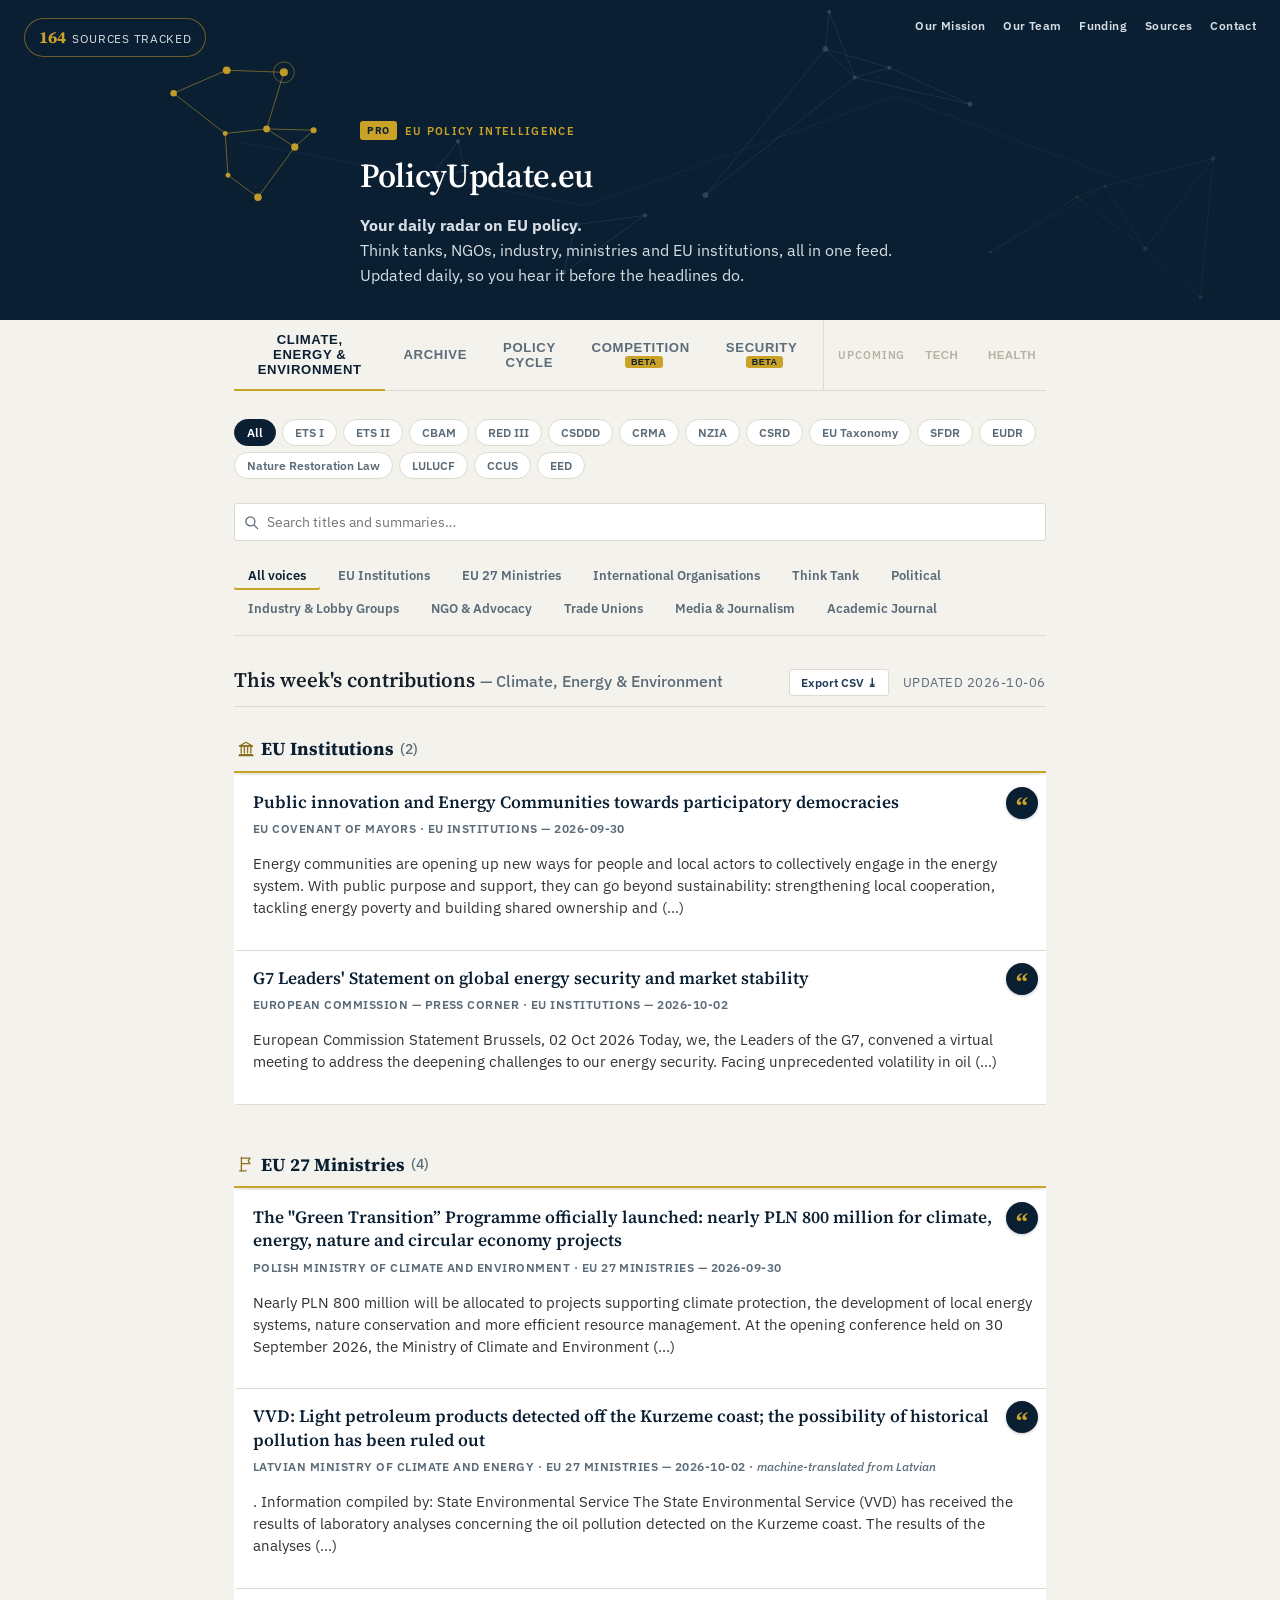
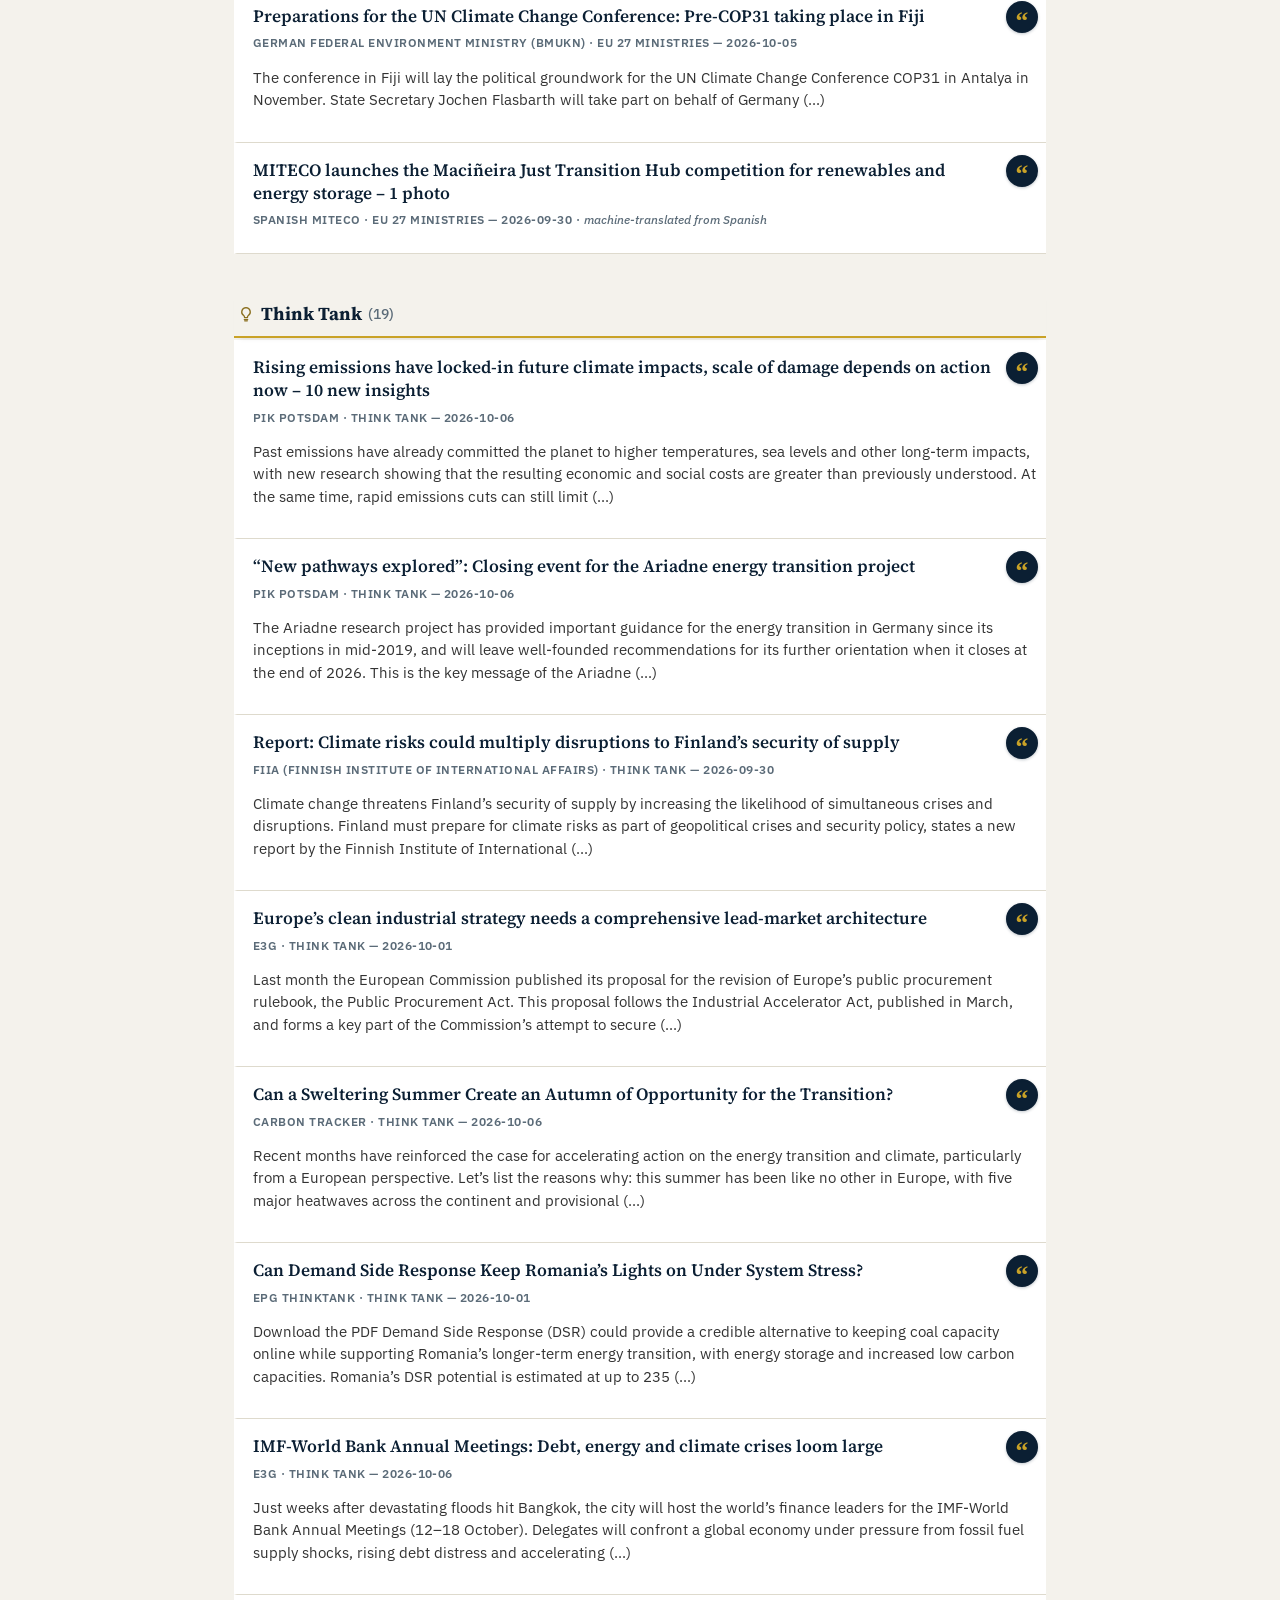
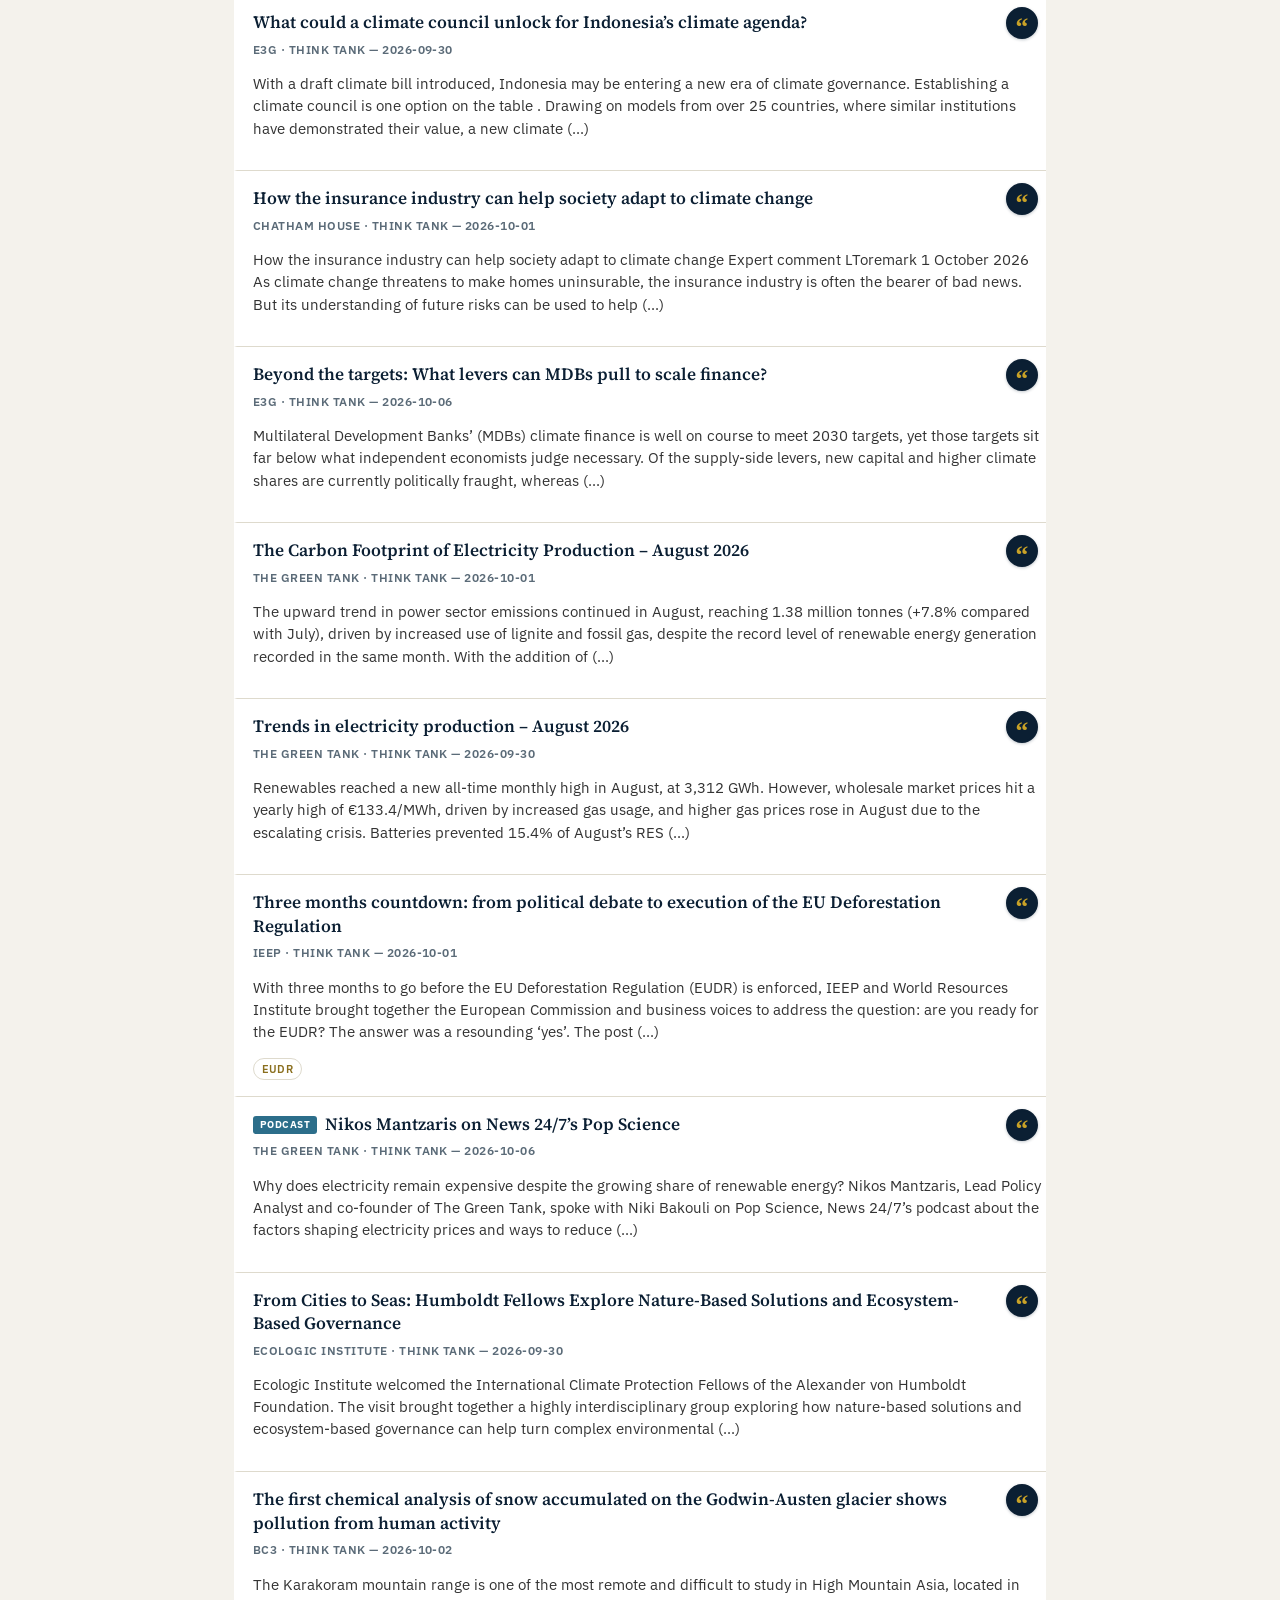
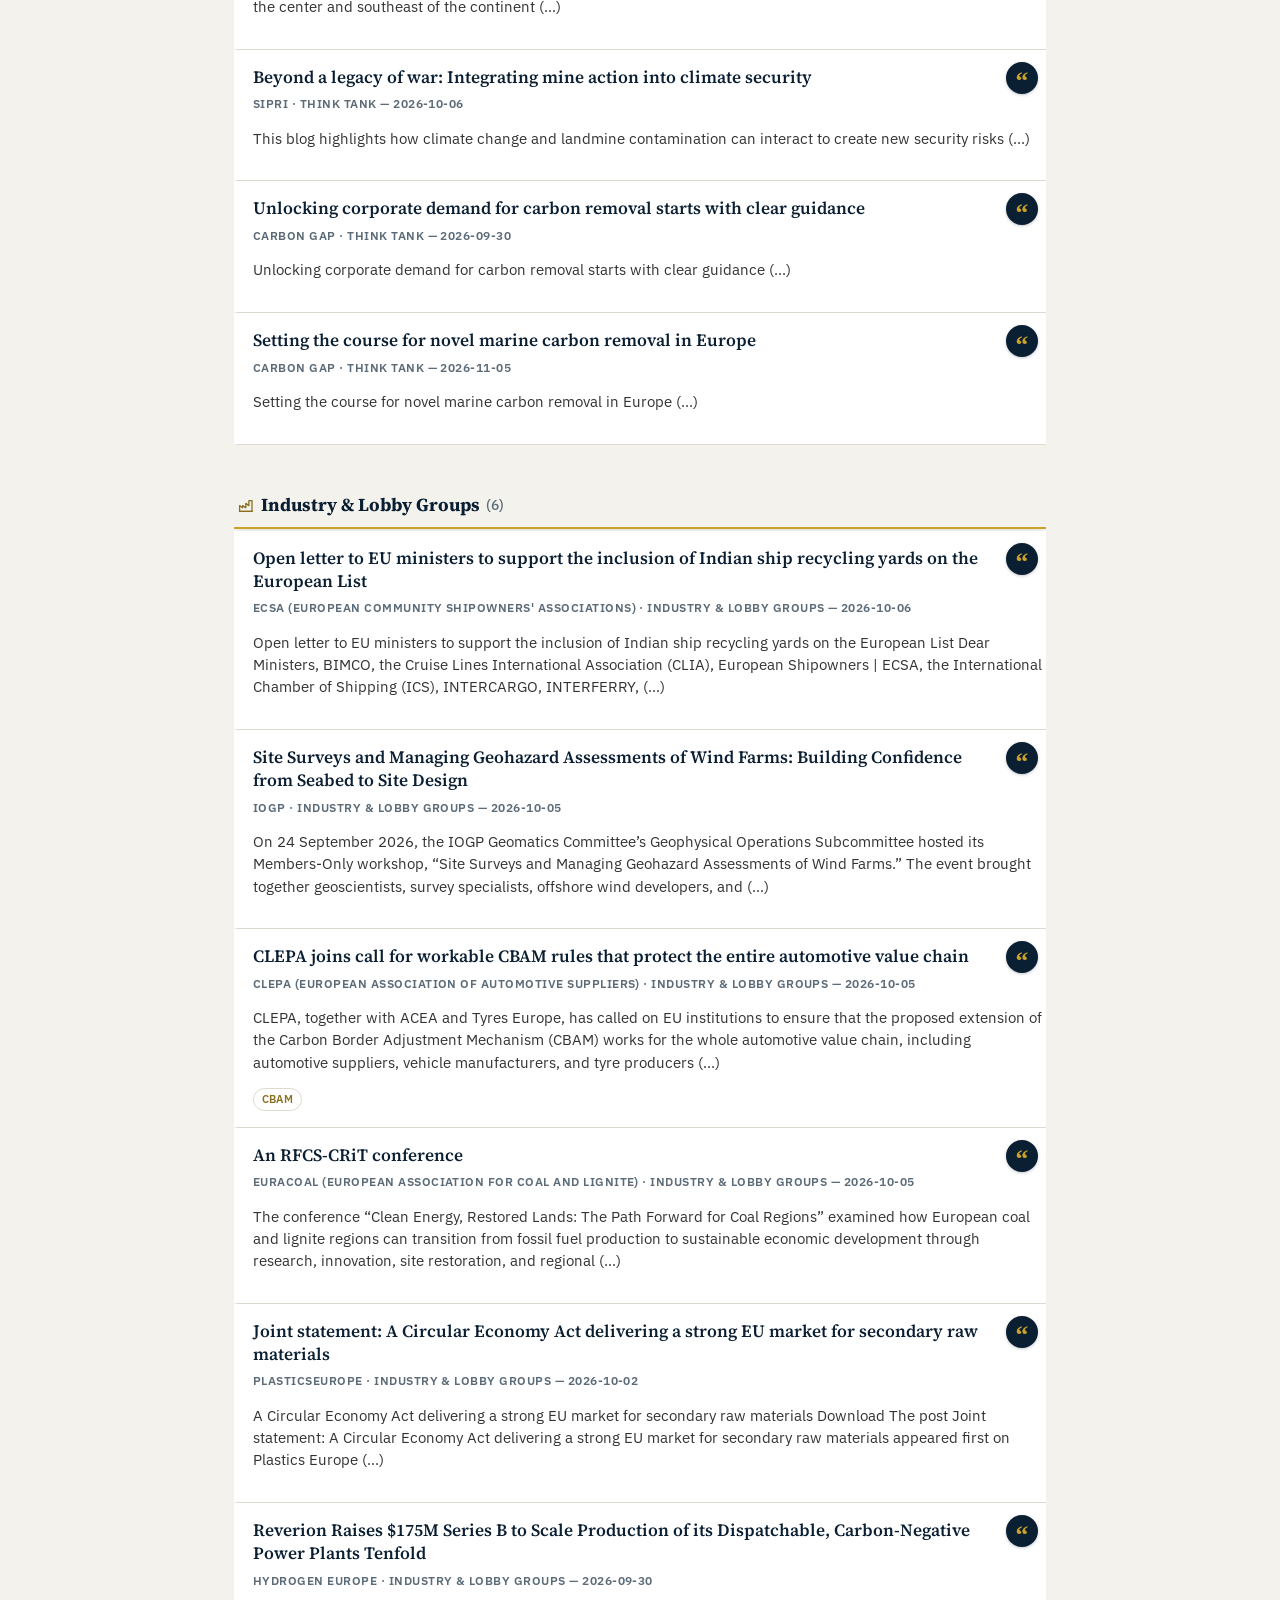
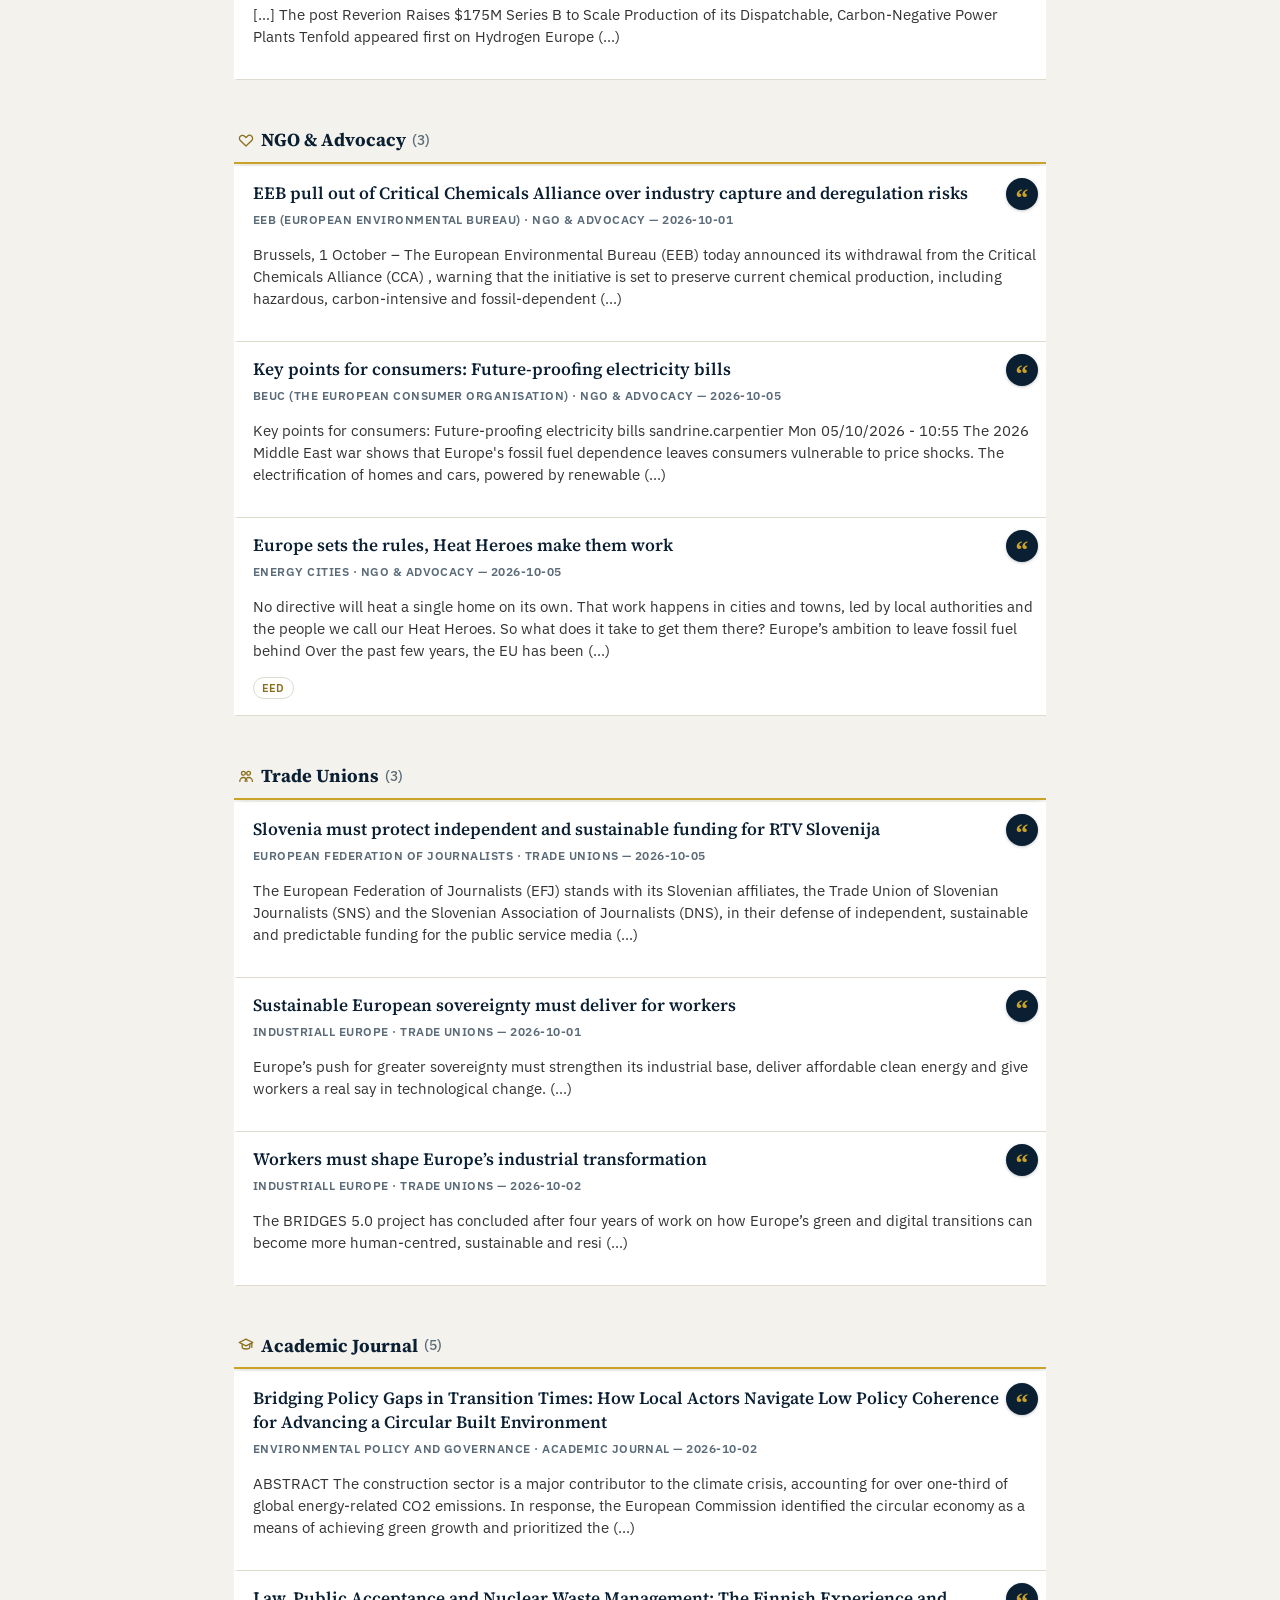
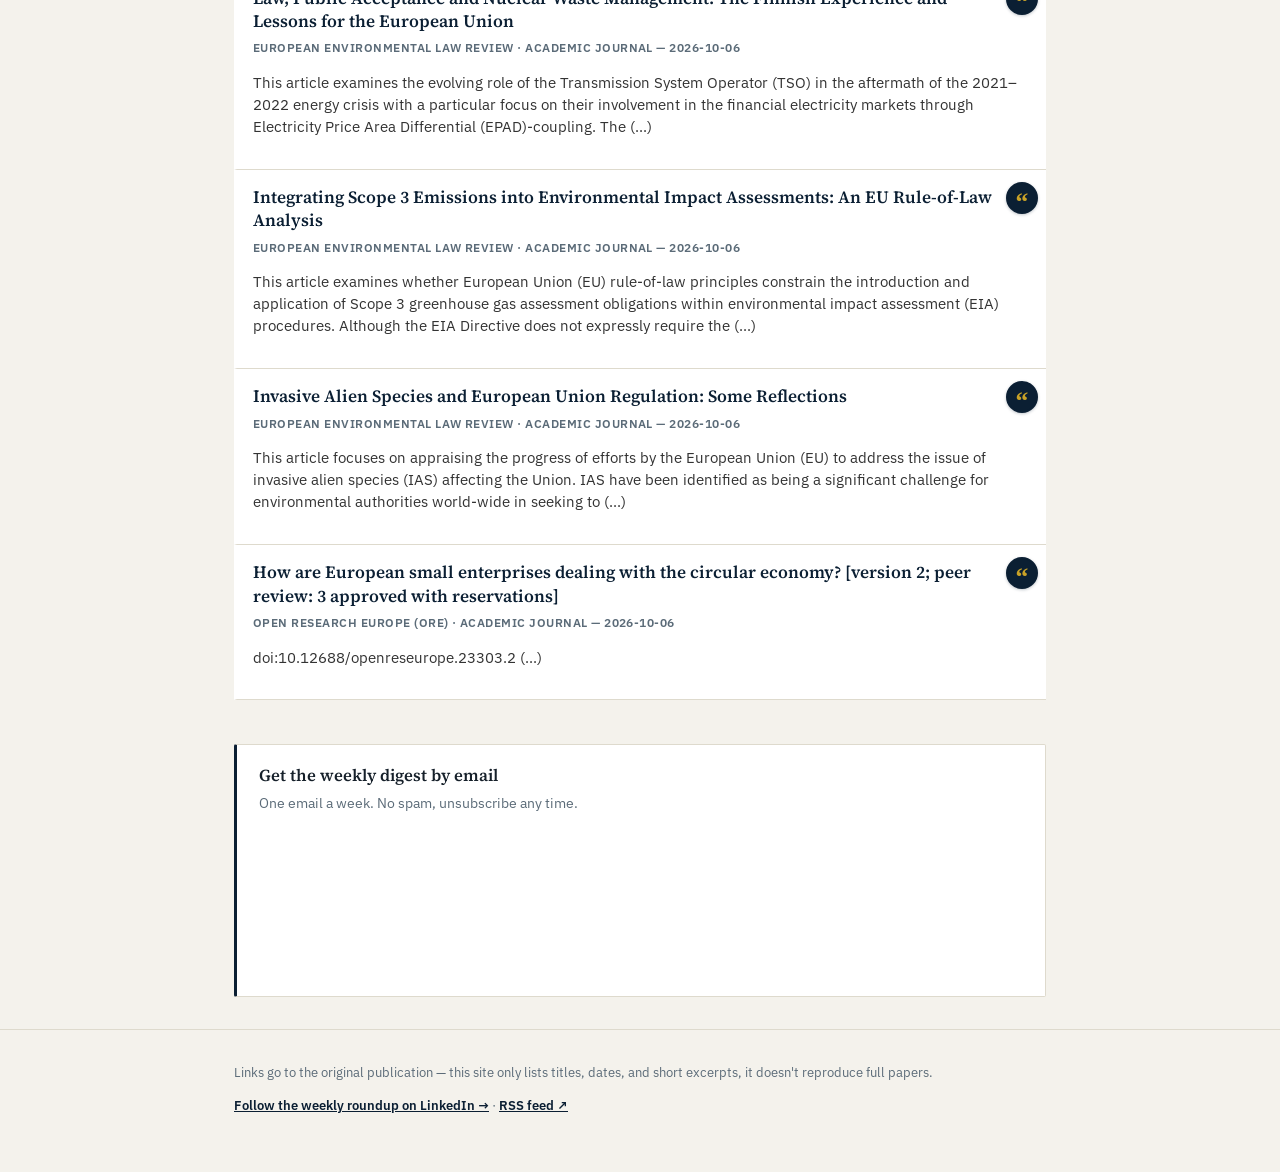
==== commit f8c0208e: "Change greeting from 'Hello' to 'Goodbye'" ====
--- a/site/index.html
+++ b/site/index.html
@@ -23,14 +23,14 @@
   <meta property="og:type" content="website">
   <meta property="og:site_name" content="PolicyUpdate.eu">
   <meta property="og:title" content="PolicyUpdate.eu — EU Climate, Energy & Environment policy tracker">
-  <meta property="og:description" content="The latest Think Tank, NGO & Industry contributions to EU policy debates — collected daily.">
+  <meta property="og:description" content="Your daily radar on EU policy. Think tanks, NGOs, industry, ministries and EU institutions, all in one feed. Updated daily, so you hear it before the headlines do.">
   <meta property="og:url" content="https://policyupdate.eu/">
   <meta property="og:image" content="https://policyupdate.eu/images/og-preview.png">
   <meta property="og:image:width" content="1200">
   <meta property="og:image:height" content="630">
   <meta name="twitter:card" content="summary_large_image">
   <meta name="twitter:title" content="PolicyUpdate.eu — EU Climate, Energy & Environment policy tracker">
-  <meta name="twitter:description" content="The latest Think Tank, NGO & Industry contributions to EU policy debates — collected daily.">
+  <meta name="twitter:description" content="Your daily radar on EU policy. Think tanks, NGOs, industry, ministries and EU institutions, all in one feed. Updated daily, so you hear it before the headlines do.">
   <meta name="twitter:image" content="https://policyupdate.eu/images/og-preview.png">
 
   <link rel="preconnect" href="https://fonts.googleapis.com">
@@ -68,7 +68,7 @@
          fetch_digest.py on every run (len(sources.yaml)), so it never drifts
          from the actual source list without a manual edit here. -->
     <div class="sources-banner" id="sources-banner">
-      <span class="sources-banner-count"><!--STATIC_SOURCE_COUNT_START-->231<!--STATIC_SOURCE_COUNT_END--></span>
+      <span class="sources-banner-count"><!--STATIC_SOURCE_COUNT_START-->164<!--STATIC_SOURCE_COUNT_END--></span>
       <span class="sources-banner-label">sources tracked</span>
     </div>
     <nav class="utility-nav" id="utility-nav" aria-label="More information">
@@ -81,10 +81,9 @@
     <div class="wrap">
       <p class="eyebrow"><span class="pro-badge">PRO</span> EU policy intelligence</p>
       <h1>PolicyUpdate.eu</h1>
-      <p class="tagline"><strong>Democratise EU law knowledge!</strong><br>
-        One platform showing the debate in Brussels and EU capitals.<br>
-        The latest contributions from Think Tanks, NGOs and Industry to EU policy debates.<br>
-        Collected daily to keep you on top of the discussions.</p>
+      <p class="tagline"><strong>Your daily radar on EU policy.</strong><br>
+        Think tanks, NGOs, industry, ministries and EU institutions, all in one feed.
+        Updated daily, so you hear it before the headlines do.</p>
     </div>
   </header>
 
@@ -92,17 +91,22 @@
 
     <nav class="field-tabs" id="field-tabs" aria-label="Policy fields">
       <button class="field-tab active" data-field="green-deal">Climate, Energy &amp; Environment</button>
-      <!-- Trial launch: keyword-filtered like green-deal, but coverage and
-           precision haven't been validated over a full news cycle yet, so
-           it's flagged Beta rather than promoted silently. -->
-      <button class="field-tab" data-field="competition">Competition<span class="beta-badge">Beta</span></button>
       <button class="field-tab" data-view="archive">Archive</button>
       <button class="field-tab" data-view="policy-cycle">Policy Cycle</button>
       <!-- Work in progress, not public yet -- remove `hidden` to re-enable. -->
       <button class="field-tab" data-view="visualisation" hidden>Visualisation</button>
+      <!-- Trial launch: keyword-filtered like green-deal, but coverage and
+           precision haven't been validated over a full news cycle yet, so
+           it's flagged Beta rather than promoted silently. Sits at the
+           right end, next to the "Upcoming" group (its margin-left:auto
+           pushes it and the Upcoming group to the right edge). -->
+      <button class="field-tab field-tab-competition" data-field="competition">Competition<span class="beta-badge">Beta</span></button>
+      <!-- Beta launch Oct 2026: defence, cyber/hybrid threats and economic
+           security, keyword-filtered like Competition (SECURITY_KEYWORDS in
+           fetch_digest.py). -->
+      <button class="field-tab" data-field="security">Security<span class="beta-badge">Beta</span></button>
       <span class="field-tabs-upcoming">
         <span class="field-tabs-upcoming-label">Upcoming</span>
-        <button class="field-tab field-tab-upcoming" data-field="security" disabled title="Coming soon">Security</button>
         <button class="field-tab field-tab-upcoming" data-field="tech" disabled title="Coming soon">Tech</button>
         <button class="field-tab field-tab-upcoming" data-field="health" disabled title="Coming soon">Health</button>
       </span>
@@ -148,6 +152,26 @@
       <button class="topic-tab" data-topic="eu-competitiveness">EU Competitiveness Agenda</button>
     </nav>
 
+    <!-- Topic bar for the Security field (Beta) -- own tag vocabulary
+         (SECURITY_LEGISLATION_TAGS in fetch_digest.py), shown instead of the
+         bars above whenever Security is active. See syncTopicTabsForField()
+         in script.js. -->
+    <nav class="topic-tabs" id="security-topic-tabs" aria-label="EU security policy" hidden>
+      <button class="topic-tab active" data-topic="all">All</button>
+      <button class="topic-tab" data-topic="rearm-europe">ReArm Europe / Readiness 2030</button>
+      <button class="topic-tab" data-topic="edip">EDIP</button>
+      <button class="topic-tab" data-topic="edf">European Defence Fund</button>
+      <button class="topic-tab" data-topic="nato-eu">EU-NATO</button>
+      <button class="topic-tab" data-topic="nis2">NIS2</button>
+      <button class="topic-tab" data-topic="cra">Cyber Resilience Act</button>
+      <button class="topic-tab" data-topic="hybrid-threats">Hybrid Threats</button>
+      <button class="topic-tab" data-topic="economic-security">Economic Security</button>
+      <button class="topic-tab" data-topic="fdi-screening">FDI Screening</button>
+      <button class="topic-tab" data-topic="export-controls">Export Controls</button>
+      <button class="topic-tab" data-topic="sanctions">Sanctions</button>
+      <button class="topic-tab" data-topic="crma">CRMA</button>
+    </nav>
+
     <div class="topic-info" id="topic-info" hidden></div>
 
     <!-- Free-text search, combined with the field/topic/actor filters above
@@ -196,7 +220,7 @@
         <h2>This week's contributions <span id="active-field-label">— Climate, Energy &amp; Environment</span></h2>
         <div class="digest-header-actions">
           <button type="button" class="export-csv-btn" title="Export the entries currently shown as a CSV file">Export CSV ⤓</button>
-          <span id="generated-date" class="generated-date"><!--STATIC_DATE_START-->Updated 2026-10-06<!--STATIC_DATE_END--></span>
+          <span id="generated-date" class="generated-date"><!--STATIC_DATE_START-->Updated 2026-08-29<!--STATIC_DATE_END--></span>
         </div>
       </div>
       <!-- The block between STATIC_ENTRIES_START/END is regenerated by
@@ -212,338 +236,65 @@
       <div id="entries" class="entries">
         <!--STATIC_ENTRIES_START-->
     <article class="entry-card">
-      
-      <h3><a href="https://onlinelibrary.wiley.com/doi/10.1002/eet.70123?af=R" target="_blank" rel="noopener">Bridging Policy Gaps in Transition Times: How Local Actors Navigate Low Policy Coherence for Advancing a Circular Built Environment</a></h3>
-      <div class="entry-meta">Environmental Policy and Governance · Academic Journal — 2026-10-02</div>
-      <p class="entry-summary">ABSTRACT The construction sector is a major contributor to the climate crisis, accounting for over one‐third of global energy‐related CO2 emissions. In response, the European Commission identified the circular economy as a means of achieving green growth and prioritized the (...)</p>
+      <h3><a href="https://kluwerlawonline.com/JournalArticle/European+Energy+and+Environmental+Law+Review/35.2/EELR2026006" target="_blank" rel="noopener">Tortious Liability for Climate Change Inaction: Recent Trends across Jurisdictions</a></h3>
+      <div class="entry-meta">European Environmental Law Review · Academic Journal — 2026-08-29</div>
+      <p class="entry-summary">The article tracks a change of approach taken by national courts within and across legal systems to assessing climate actions in tort. The polycentric nature of climate policy, which had proven fatal to plaintiffs’ earlier cases in common law jurisdictions, has rarely struck judg</p>
       
     </article>
   
     <article class="entry-card">
-      
-      <h3><a href="https://www.pik-potsdam.de/en/news/latest-news/rising-emissions-have-locked-in-future-climate-impacts-but-the-scale-of-damage-still-depends-on-action-taken-now-2013-10-new-insights-from-climate-science" target="_blank" rel="noopener">Rising emissions have locked-in future climate impacts, scale of damage depends on action now – 10 new insights</a></h3>
-      <div class="entry-meta">PIK Potsdam · Think Tank — 2026-10-06</div>
-      <p class="entry-summary">Past emissions have already committed the planet to higher temperatures, sea levels and other long-term impacts, with new research showing that the resulting economic and social costs are greater than previously understood. At the same time, rapid emissions cuts can still limit (...)</p>
+      <h3><a href="https://kluwerlawonline.com/JournalArticle/European+Energy+and+Environmental+Law+Review/35.2/EELR2026007" target="_blank" rel="noopener">Balancing Flexibility and Predictable Harmonization for Hydrogen Transmission</a></h3>
+      <div class="entry-meta">European Environmental Law Review · Academic Journal — 2026-08-29</div>
+      <p class="entry-summary">The hydrogen and gas decarbonization package introduces a legal framework for hydrogen transmission. To enable a hydrogen market in Europe as a key building block on the way to a climate neutral economy, a cross-border pipeline infrastructure must be constructed, which demands ha</p>
       
     </article>
   
     <article class="entry-card">
-      
-      <h3><a href="https://kluwerlawonline.com/JournalArticle/European+Energy+and+Environmental+Law+Review/35.3/EELR2026011" target="_blank" rel="noopener">Law, Public Acceptance and Nuclear Waste Management: The Finnish Experience and Lessons for the European Union</a></h3>
-      <div class="entry-meta">European Environmental Law Review · Academic Journal — 2026-10-06</div>
-      <p class="entry-summary">This article examines the evolving role of the Transmission System Operator (TSO) in the aftermath of the 2021–2022 energy crisis with a particular focus on their involvement in the financial electricity markets through Electricity Price Area Differential (EPAD)-coupling. The (...)</p>
+      <h3><a href="https://www.clientearth.org/latest/news/what-is-net-zero/" target="_blank" rel="noopener">What is net zero?</a></h3>
+      <div class="entry-meta">ClientEarth · NGO &amp; Advocacy — 2026-08-28</div>
+      <p class="entry-summary">What is net zero?</p>
       
     </article>
   
     <article class="entry-card">
-      <a href="https://ecsa.eu/open-letter-to-the-environment-and-transport-ministers-of-the-european-union-2/?utm_source=rss&utm_medium=rss&utm_campaign=open-letter-to-the-environment-and-transport-ministers-of-the-european-union-2" target="_blank" rel="noopener"><img class="entry-image" src="https://ecsa.eu/wp-content/uploads/2026/09/e0f1fb-1900-x-600-px-3.png" alt="" loading="lazy" onerror="this.remove()"></a>
-      <h3><a href="https://ecsa.eu/open-letter-to-the-environment-and-transport-ministers-of-the-european-union-2/?utm_source=rss&utm_medium=rss&utm_campaign=open-letter-to-the-environment-and-transport-ministers-of-the-european-union-2" target="_blank" rel="noopener">Open letter to EU ministers to support the inclusion of Indian ship recycling yards on the European List</a></h3>
-      <div class="entry-meta">ECSA (European Community Shipowners' Associations) · Industry &amp; Lobby Groups — 2026-10-06</div>
-      <p class="entry-summary">Open letter to EU ministers to support the inclusion of Indian ship recycling yards on the European List Dear Ministers, BIMCO, the Cruise Lines International Association (CLIA), European Shipowners | ECSA, the International Chamber of Shipping (ICS), INTERCARGO, INTERFERRY, (...)</p>
+      <h3><a href="https://www.e3g.org/news/planning-for-resilience/?utm_source=rss&utm_medium=rss&utm_campaign=planning-for-resilience" target="_blank" rel="noopener">Planning for resilience</a></h3>
+      <div class="entry-meta">E3G · Think Tank — 2026-08-27</div>
+      <p class="entry-summary">In 2026, Europe endured one of its hottest ever summers putting the EU’s resilience and energy security to the test. Now, this autumn’s legislative agenda presents two opportunities to embed lessons from this summer’s heatwaves and plan for a secure and resilient future. The fort</p>
       
     </article>
   
     <article class="entry-card">
-      
-      <h3><a href="https://www.iogp.org/blog/news/site-surveys-and-managing-geohazard-assessments-of-wind-farms-building-confidence-from-seabed-to-site-design/" target="_blank" rel="noopener">Site Surveys and Managing Geohazard Assessments of Wind Farms: Building Confidence from Seabed to Site Design</a></h3>
-      <div class="entry-meta">IOGP · Industry &amp; Lobby Groups — 2026-10-05</div>
-      <p class="entry-summary">On 24 September 2026, the IOGP Geomatics Committee’s Geophysical Operations Subcommittee hosted its Members-Only workshop, “Site Surveys and Managing Geohazard Assessments of Wind Farms.” The event brought together geoscientists, survey specialists, offshore wind developers, and (...)</p>
+      <h3><a href="https://plasticseurope.org/media/europe-cannot-deliver-circular-plastics-economy-without-enabling-innovation/" target="_blank" rel="noopener">Europe cannot deliver a circular plastics economy without enabling innovation</a></h3>
+      <div class="entry-meta">PlasticsEurope · Industry &amp; Lobby Groups — 2026-08-26</div>
+      <p class="entry-summary">How innovation in technologies demonstrates the need to modernise Europe’s recycling framework Europe has set ambitious circular economy, recycled content and climate objectives. For plastics, these objectives can help reduce waste to landfill and incineration, strengthen resourc</p>
       
     </article>
   
     <article class="entry-card">
-      
-      <h3><a href="https://kluwerlawonline.com/JournalArticle/European+Energy+and+Environmental+Law+Review/35.3/EELR2026014" target="_blank" rel="noopener">Integrating Scope 3 Emissions into Environmental Impact Assessments: An EU Rule-of-Law Analysis</a></h3>
-      <div class="entry-meta">European Environmental Law Review · Academic Journal — 2026-10-06</div>
-      <p class="entry-summary">This article examines whether European Union (EU) rule-of-law principles constrain the introduction and application of Scope 3 greenhouse gas assessment obligations within environmental impact assessment (EIA) procedures. Although the EIA Directive does not expressly require the (...)</p>
+      <h3><a href="https://www.ceps.eu/ceps-publications/study-to-support-the-fitness-check-of-the-polluter-pays-principle/" target="_blank" rel="noopener">Study to support the fitness check of the polluter pays principle</a></h3>
+      <div class="entry-meta">CEPS · Think Tank — 2026-08-26</div>
+      <p class="entry-summary">The Polluter Pays Principle (PPP) is applied where polluters bear the costs of their pollution, including of measures to prevent, control and remedy it, of poli</p>
       
     </article>
   
     <article class="entry-card">
-      
-      <h3><a href="https://www.clepa.eu/insights-updates/news/clepa-joins-call-for-workable-cbam-rules-that-protect-the-entire-automotive-value-chain/" target="_blank" rel="noopener">CLEPA joins call for workable CBAM rules that protect the entire automotive value chain</a></h3>
-      <div class="entry-meta">CLEPA (European Association of Automotive Suppliers) · Industry &amp; Lobby Groups — 2026-10-05</div>
-      <p class="entry-summary">CLEPA, together with ACEA and Tyres Europe, has called on EU institutions to ensure that the proposed extension of the Carbon Border Adjustment Mechanism (CBAM) works for the whole automotive value chain, including automotive suppliers, vehicle manufacturers, and tyre producers (...)</p>
-      <div class="entry-tags"><span class="entry-tag">CBAM</span></div>
+      <h3><a href="https://www.e3g.org/news/why-the-clean-energy-transition-needs-information-integrity/?utm_source=rss&utm_medium=rss&utm_campaign=why-the-clean-energy-transition-needs-information-integrity" target="_blank" rel="noopener">Why the clean energy transition needs information integrity</a></h3>
+      <div class="entry-meta">E3G · Think Tank — 2026-08-25</div>
+      <p class="entry-summary">The energy transition is accelerating, with renewable energy generation continuing to break records . Yet this is taking place in an increasingly contested information environment – one in which information manipulation can shape public perceptions, political discourses and ultim</p>
+      
     </article>
   
     <article class="entry-card">
-      
-      <h3><a href="https://eeb.org/en/eeb-pull-out-of-crittical-chemicals-alliance-over-industry-capture-and-deregulation-risks/" target="_blank" rel="noopener">EEB pull out of Critical Chemicals Alliance over industry capture and deregulation risks</a></h3>
-      <div class="entry-meta">EEB (European Environmental Bureau) · NGO &amp; Advocacy — 2026-10-01</div>
-      <p class="entry-summary">Brussels, 1 October – The European Environmental Bureau (EEB) today announced its withdrawal from the Critical Chemicals Alliance (CCA) , warning that the initiative is set to preserve current chemical production, including hazardous, carbon-intensive and fossil-dependent (...)</p>
+      <h3><a href="https://ieep.eu/news/tracking-the-worlds-hidden-carbon-launch-of-the-ecf-traded-emissions-tracker/" target="_blank" rel="noopener">Tracking the world’s hidden carbon: Launch of the ECF Traded Emissions Tracker</a></h3>
+      <div class="entry-meta">IEEP · Think Tank — 2026-08-25</div>
+      <p class="entry-summary">The European Climate Foundation (ECF) and the Institute for European Environmental Policy (IEEP) invite you to the launch of the Traded Emissions Tracker. The post Tracking the world’s hidden carbon: Launch of the ECF Traded Emissions Tracker appeared first on IEEP AISBL .</p>
       
     </article>
   
     <article class="entry-card">
-      
-      <h3><a href="https://www.pik-potsdam.de/en/news/latest-news/new-pathways-explored-closing-event-for-the-ariadne-energy-transition-project" target="_blank" rel="noopener">“New pathways explored”: Closing event for the Ariadne energy transition project</a></h3>
-      <div class="entry-meta">PIK Potsdam · Think Tank — 2026-10-06</div>
-      <p class="entry-summary">The Ariadne research project has provided important guidance for the energy transition in Germany since its inceptions in mid-2019, and will leave well-founded recommendations for its further orientation when it closes at the end of 2026. This is the key message of the Ariadne (...)</p>
-      
-    </article>
-  
-    <article class="entry-card">
-      
-      <h3><a href="https://fiia.fi/en/news/report-climate-risks-could-multiply-disruptions-to-finlands-security-of-supply" target="_blank" rel="noopener">Report: Climate risks could multiply disruptions to Finland’s security of supply</a></h3>
-      <div class="entry-meta">FIIA (Finnish Institute of International Affairs) · Think Tank — 2026-09-30</div>
-      <p class="entry-summary">Climate change threatens Finland’s security of supply by increasing the likelihood of simultaneous crises and disruptions. Finland must prepare for climate risks as part of geopolitical crises and security policy, states a new report by the Finnish Institute of International (...)</p>
-      
-    </article>
-  
-    <article class="entry-card">
-      <a href="https://www.e3g.org/news/europe-s-clean-industrial-strategy-needs-a-comprehensive-lead-market-architecture/?utm_source=rss&utm_medium=rss&utm_campaign=europe-s-clean-industrial-strategy-needs-a-comprehensive-lead-market-architecture" target="_blank" rel="noopener"><img class="entry-image" src="https://www.e3g.org/wp-content/uploads/Low-carbon-projects-pipeline-Europe-1.png" alt="" loading="lazy" onerror="this.remove()"></a>
-      <h3><a href="https://www.e3g.org/news/europe-s-clean-industrial-strategy-needs-a-comprehensive-lead-market-architecture/?utm_source=rss&utm_medium=rss&utm_campaign=europe-s-clean-industrial-strategy-needs-a-comprehensive-lead-market-architecture" target="_blank" rel="noopener">Europe’s clean industrial strategy needs a comprehensive lead-market architecture</a></h3>
-      <div class="entry-meta">E3G · Think Tank — 2026-10-01</div>
-      <p class="entry-summary">Last month the European Commission published its proposal for the revision of Europe’s public procurement rulebook, the Public Procurement Act. This proposal follows the Industrial Accelerator Act, published in March, and forms a key part of the Commission’s attempt to secure (...)</p>
-      
-    </article>
-  
-    <article class="entry-card">
-      
-      <h3><a href="https://europeanjournalists.org/blog/2026/10/05/slovenia-must-protect-independent-and-sustainable-funding-for-rtv-slovenija/" target="_blank" rel="noopener">Slovenia must protect independent and sustainable funding for RTV Slovenija</a></h3>
-      <div class="entry-meta">European Federation of Journalists · Trade Unions — 2026-10-05</div>
-      <p class="entry-summary">The European Federation of Journalists (EFJ) stands with its Slovenian affiliates, the Trade Union of Slovenian Journalists (SNS) and the Slovenian Association of Journalists (DNS), in their defense of independent, sustainable and predictable funding for the public service media (...)</p>
-      
-    </article>
-  
-    <article class="entry-card">
-      
-      <h3><a href="https://kluwerlawonline.com/JournalArticle/European+Energy+and+Environmental+Law+Review/35.3/EELR2026013" target="_blank" rel="noopener">Invasive Alien Species and European Union Regulation: Some Reflections</a></h3>
-      <div class="entry-meta">European Environmental Law Review · Academic Journal — 2026-10-06</div>
-      <p class="entry-summary">This article focuses on appraising the progress of efforts by the European Union (EU) to address the issue of invasive alien species (IAS) affecting the Union. IAS have been identified as being a significant challenge for environmental authorities world-wide in seeking to (...)</p>
-      
-    </article>
-  
-    <article class="entry-card">
-      
-      <h3><a href="https://carbontracker.org/can-a-sweltering-summer-create-an-autumn-of-opportunity-for-the-transition/" target="_blank" rel="noopener">Can a Sweltering Summer Create an Autumn of Opportunity for the Transition?</a></h3>
-      <div class="entry-meta">Carbon Tracker · Think Tank — 2026-10-06</div>
-      <p class="entry-summary">Recent months have reinforced the case for accelerating action on the energy transition and climate, particularly from a European perspective. Let’s list the reasons why: this summer has been like no other in Europe, with five major heatwaves across the continent and provisional (...)</p>
-      
-    </article>
-  
-    <article class="entry-card">
-      <a href="https://www.epg-thinktank.org/can-demand-side-response-keep-romanias-lights-on-under-system-stress/" target="_blank" rel="noopener"><img class="entry-image" src="https://www.epg-thinktank.org/wp-content/uploads/2026/09/EPG-Publication-page_Do-We-Still-Need-Coal-Commentary.png" alt="" loading="lazy" onerror="this.remove()"></a>
-      <h3><a href="https://www.epg-thinktank.org/can-demand-side-response-keep-romanias-lights-on-under-system-stress/" target="_blank" rel="noopener">Can Demand Side Response Keep Romania’s Lights on Under System Stress?</a></h3>
-      <div class="entry-meta">EPG Thinktank · Think Tank — 2026-10-01</div>
-      <p class="entry-summary">Download the PDF Demand Side Response (DSR) could provide a credible alternative to keeping coal capacity online while supporting Romania’s longer-term energy transition, with energy storage and increased low carbon capacities. Romania’s DSR potential is estimated at up to 235 (...)</p>
-      
-    </article>
-  
-    <article class="entry-card">
-      
-      <h3><a href="https://www.e3g.org/news/imf-world-bank-annual-meetings-debt-energy-and-climate-crises-loom-large/?utm_source=rss&utm_medium=rss&utm_campaign=imf-world-bank-annual-meetings-debt-energy-and-climate-crises-loom-large" target="_blank" rel="noopener">IMF-World Bank Annual Meetings: Debt, energy and climate crises loom large</a></h3>
-      <div class="entry-meta">E3G · Think Tank — 2026-10-06</div>
-      <p class="entry-summary">Just weeks after devastating floods hit Bangkok, the city will host the world’s finance leaders for the IMF-World Bank Annual Meetings (12–18 October). Delegates will confront a global economy under pressure from fossil fuel supply shocks, rising debt distress and accelerating (...)</p>
-      
-    </article>
-  
-    <article class="entry-card">
-      
-      <h3><a href="https://www.e3g.org/news/what-could-a-climate-council-unlock-for-indonesia-s-climate-agenda/?utm_source=rss&utm_medium=rss&utm_campaign=what-could-a-climate-council-unlock-for-indonesia-s-climate-agenda" target="_blank" rel="noopener">What could a climate council unlock for Indonesia’s climate agenda?</a></h3>
-      <div class="entry-meta">E3G · Think Tank — 2026-09-30</div>
-      <p class="entry-summary">With a draft climate bill introduced, Indonesia may be entering a new era of climate governance. Establishing a climate council is one option on the table . Drawing on models from over 25 countries, where similar institutions have demonstrated their value, a new climate (...)</p>
-      
-    </article>
-  
-    <article class="entry-card">
-      <a href="https://www.chathamhouse.org/2026/10/how-insurance-industry-can-help-society-adapt-climate-change" target="_blank" rel="noopener"><img class="entry-image" src="https://www.chathamhouse.org/sites/default/files/styles/chat_social_twitter_1200_600/public/2026-10/2026-10-05-climate-insurance-2205119024.jpg?itok=1HpOMOqK" alt="" loading="lazy" onerror="this.remove()"></a>
-      <h3><a href="https://www.chathamhouse.org/2026/10/how-insurance-industry-can-help-society-adapt-climate-change" target="_blank" rel="noopener">How the insurance industry can help society adapt to climate change</a></h3>
-      <div class="entry-meta">Chatham House · Think Tank — 2026-10-01</div>
-      <p class="entry-summary">How the insurance industry can help society adapt to climate change Expert comment LToremark 1 October 2026 As climate change threatens to make homes uninsurable, the insurance industry is often the bearer of bad news. But its understanding of future risks can be used to help (...)</p>
-      
-    </article>
-  
-    <article class="entry-card">
-      
-      <h3><a href="https://www.e3g.org/news/beyond-the-targets-what-levers-can-mdbs-pull-to-scale-finance/?utm_source=rss&utm_medium=rss&utm_campaign=beyond-the-targets-what-levers-can-mdbs-pull-to-scale-finance" target="_blank" rel="noopener">Beyond the targets: What levers can MDBs pull to scale finance?</a></h3>
-      <div class="entry-meta">E3G · Think Tank — 2026-10-06</div>
-      <p class="entry-summary">Multilateral Development Banks’ (MDBs) climate finance is well on course to meet 2030 targets, yet those targets sit far below what independent economists judge necessary. Of the supply-side levers, new capital and higher climate shares are currently politically fraught, whereas (...)</p>
-      
-    </article>
-  
-    <article class="entry-card">
-      <a href="https://www.beuc.eu/tools/key-points-consumers-future-proofing-electricity-bills" target="_blank" rel="noopener"><img class="entry-image" src="https://www.beuc.eu/sites/default/files/styles/large/public/images/2026/Screenshot%202026-10-05%20105458.png?itok=OeX6Qzet" alt="" loading="lazy" onerror="this.remove()"></a>
-      <h3><a href="https://www.beuc.eu/tools/key-points-consumers-future-proofing-electricity-bills" target="_blank" rel="noopener">Key points for consumers: Future-proofing electricity bills</a></h3>
-      <div class="entry-meta">BEUC (The European Consumer Organisation) · NGO &amp; Advocacy — 2026-10-05</div>
-      <p class="entry-summary">Key points for consumers: Future-proofing electricity bills sandrine.carpentier Mon 05/10/2026 - 10:55 The 2026 Middle East war shows that Europe's fossil fuel dependence leaves consumers vulnerable to price shocks. The electrification of homes and cars, powered by renewable (...)</p>
-      
-    </article>
-  
-    <article class="entry-card">
-      <a href="https://thegreentank.gr/en/2026/10/01/emissionswatch-aug26-en/?utm_source=rss&utm_medium=rss&utm_campaign=emissionswatch-aug26-en" target="_blank" rel="noopener"><img class="entry-image" src="https://thegreentank.gr/wp-content/uploads/2024/08/co2.jpg" alt="" loading="lazy" onerror="this.remove()"></a>
-      <h3><a href="https://thegreentank.gr/en/2026/10/01/emissionswatch-aug26-en/?utm_source=rss&utm_medium=rss&utm_campaign=emissionswatch-aug26-en" target="_blank" rel="noopener">The Carbon Footprint of Electricity Production –  August 2026</a></h3>
-      <div class="entry-meta">The Green Tank · Think Tank — 2026-10-01</div>
-      <p class="entry-summary">The upward trend in power sector emissions continued in August, reaching 1.38 million tonnes (+7.8% compared with July), driven by increased use of lignite and fossil gas, despite the record level of renewable energy generation recorded in the same month. With the addition of (...)</p>
-      
-    </article>
-  
-    <article class="entry-card">
-      <a href="https://energy-cities.eu/europe-sets-the-rules-heat-heroes-make-them-work/" target="_blank" rel="noopener"><img class="entry-image" src="https://energy-cities.eu/wp-content/uploads/2026/10/IMG_6917-683x1024.jpg" alt="" loading="lazy" onerror="this.remove()"></a>
-      <h3><a href="https://energy-cities.eu/europe-sets-the-rules-heat-heroes-make-them-work/" target="_blank" rel="noopener">Europe sets the rules, Heat Heroes make them work</a></h3>
-      <div class="entry-meta">Energy Cities · NGO &amp; Advocacy — 2026-10-05</div>
-      <p class="entry-summary">No directive will heat a single home on its own. That work happens in cities and towns, led by local authorities and the people we call our Heat Heroes. So what does it take to get them there? Europe’s ambition to leave fossil fuel behind Over the past few years, the EU has been (...)</p>
-      <div class="entry-tags"><span class="entry-tag">EED</span></div>
-    </article>
-  
-    <article class="entry-card">
-      <a href="https://thegreentank.gr/en/2026/09/30/admie-aug26-en/?utm_source=rss&utm_medium=rss&utm_campaign=admie-aug26-en" target="_blank" rel="noopener"><img class="entry-image" src="https://thegreentank.gr/wp-content/uploads/2024/08/admie-1-1.jpg" alt="" loading="lazy" onerror="this.remove()"></a>
-      <h3><a href="https://thegreentank.gr/en/2026/09/30/admie-aug26-en/?utm_source=rss&utm_medium=rss&utm_campaign=admie-aug26-en" target="_blank" rel="noopener">Trends in electricity production – August 2026</a></h3>
-      <div class="entry-meta">The Green Tank · Think Tank — 2026-09-30</div>
-      <p class="entry-summary">Renewables reached a new all-time monthly high in August, at 3,312 GWh. However, wholesale market prices hit a yearly high of €133.4/MWh, driven by increased gas usage, and higher gas prices rose in August due to the escalating crisis. Batteries prevented 15.4% of August’s RES (...)</p>
-      
-    </article>
-  
-    <article class="entry-card">
-      <a href="https://www.gov.pl/web/climate/the-green-transition-programme-officially-launched-nearly-pln-800-million-for-climate-energy-nature-and-circular-economy-projects" target="_blank" rel="noopener"><img class="entry-image" src="https://www.gov.pl/photo/format/20d2db24-9299-45a3-9688-4b6f54483923/resolution/1920x810" alt="" loading="lazy" onerror="this.remove()"></a>
-      <h3><a href="https://www.gov.pl/web/climate/the-green-transition-programme-officially-launched-nearly-pln-800-million-for-climate-energy-nature-and-circular-economy-projects" target="_blank" rel="noopener">The "Green Transition” Programme officially launched: nearly PLN 800 million for climate, energy, nature and circular economy projects</a></h3>
-      <div class="entry-meta">Polish Ministry of Climate and Environment · EU 27 Ministries — 2026-09-30</div>
-      <p class="entry-summary">Nearly PLN 800 million will be allocated to projects supporting climate protection, the development of local energy systems, nature conservation and more efficient resource management. At the opening conference held on 30 September 2026, the Ministry of Climate and Environment (...)</p>
-      
-    </article>
-  
-    <article class="entry-card">
-      
-      <h3><a href="https://ieep.eu/news/three-months-countdown-from-political-debate-to-execution-of-the-eu-deforestation-regulation/" target="_blank" rel="noopener">Three months countdown: from political debate to execution of the EU Deforestation Regulation</a></h3>
-      <div class="entry-meta">IEEP · Think Tank — 2026-10-01</div>
-      <p class="entry-summary">With three months to go before the EU Deforestation Regulation (EUDR) is enforced, IEEP and World Resources Institute brought together the European Commission and business voices to address the question: are you ready for the EUDR? The answer was a resounding ‘yes’. The post (...)</p>
-      <div class="entry-tags"><span class="entry-tag">EUDR</span></div>
-    </article>
-  
-    <article class="entry-card">
-      
-      <h3><a href="https://euracoal.eu/2026/10/05/an-rfcs-crit-conference/" target="_blank" rel="noopener">An RFCS-CRiT conference</a></h3>
-      <div class="entry-meta">EURACOAL (European Association for Coal and Lignite) · Industry &amp; Lobby Groups — 2026-10-05</div>
-      <p class="entry-summary">The conference “Clean Energy, Restored Lands: The Path Forward for Coal Regions” examined how European coal and lignite regions can transition from fossil fuel production to sustainable economic development through research, innovation, site restoration, and regional (...)</p>
-      
-    </article>
-  
-    <article class="entry-card">
-      <a href="https://thegreentank.gr/en/2026/10/06/nm-popscience-podcast-en/?utm_source=rss&utm_medium=rss&utm_campaign=nm-popscience-podcast-en" target="_blank" rel="noopener"><img class="entry-image" src="https://thegreentank.gr/wp-content/uploads/2026/10/NM-@-Pop-Science-podcast-e1791276574820.png" alt="" loading="lazy" onerror="this.remove()"></a>
-      <h3><span class="format-badge format-badge-podcast">Podcast</span><a href="https://thegreentank.gr/en/2026/10/06/nm-popscience-podcast-en/?utm_source=rss&utm_medium=rss&utm_campaign=nm-popscience-podcast-en" target="_blank" rel="noopener">Nikos Mantzaris on News 24/7’s Pop Science</a></h3>
-      <div class="entry-meta">The Green Tank · Think Tank — 2026-10-06</div>
-      <p class="entry-summary">Why does electricity remain expensive despite the growing share of renewable energy? Nikos Mantzaris, Lead Policy Analyst and co-founder of The Green Tank, spoke with Niki Bakouli on Pop Science, News 24/7’s podcast about the factors shaping electricity prices and ways to reduce (...)</p>
-      
-    </article>
-  
-    <article class="entry-card">
-      
-      <h3><a href="https://www.ecologic.eu/20682" target="_blank" rel="noopener">From Cities to Seas: Humboldt Fellows Explore Nature-Based Solutions and Ecosystem-Based Governance</a></h3>
-      <div class="entry-meta">Ecologic Institute · Think Tank — 2026-09-30</div>
-      <p class="entry-summary">Ecologic Institute welcomed the International Climate Protection Fellows of the Alexander von Humboldt Foundation. The visit brought together a highly interdisciplinary group exploring how nature-based solutions and ecosystem-based governance can help turn complex environmental (...)</p>
-      
-    </article>
-  
-    <article class="entry-card">
-      
-      <h3><a href="https://eu-mayors.ec.europa.eu/en/news/public-innovation-and-energy-communities-towards-participatory-democracies" target="_blank" rel="noopener">Public innovation and Energy Communities towards participatory democracies</a></h3>
-      <div class="entry-meta">EU Covenant of Mayors · EU Institutions — 2026-09-30</div>
-      <p class="entry-summary">Energy communities are opening up new ways for people and local actors to collectively engage in the energy system. With public purpose and support, they can go beyond sustainability: strengthening local cooperation, tackling energy poverty and building shared ownership and (...)</p>
-      
-    </article>
-  
-    <article class="entry-card">
-      
-      <h3><a href="https://www.kem.gov.lv/lv/jaunums/vvd-kurzemes-piekraste-konstateti-vieglie-naftas-produkti-izslegta-vesturiska-piesarnojuma-versija" target="_blank" rel="noopener">VVD: Light petroleum products detected off the Kurzeme coast; the possibility of historical pollution has been ruled out</a></h3>
-      <div class="entry-meta">Latvian Ministry of Climate and Energy · EU 27 Ministries — 2026-10-02 · <span class="translated-note" title="Original title: VVD: Kurzemes piekrastē konstatēti vieglie naftas produkti, izslēgta vēsturiska piesārņojuma versija">machine-translated from Latvian</span></div>
-      <p class="entry-summary">. Information compiled by: State Environmental Service The State Environmental Service (VVD) has received the results of laboratory analyses concerning the oil pollution detected on the Kurzeme coast. The results of the analyses (...)</p>
-      
-    </article>
-  
-    <article class="entry-card">
-      
-      <h3><a href="https://plasticseurope.org/media/joint-statement-a-circular-economy-act-delivering-a-strong-eu-market-for-secondary-raw-materials/" target="_blank" rel="noopener">Joint statement: A Circular Economy Act delivering a strong EU market for secondary raw materials</a></h3>
-      <div class="entry-meta">PlasticsEurope · Industry &amp; Lobby Groups — 2026-10-02</div>
-      <p class="entry-summary">A Circular Economy Act delivering a strong EU market for secondary raw materials Download The post Joint statement: A Circular Economy Act delivering a strong EU market for secondary raw materials appeared first on Plastics Europe (...)</p>
-      
-    </article>
-  
-    <article class="entry-card">
-      
-      <h3><a href="https://ec.europa.eu/commission/presscorner/detail/en/statement_26_2057" target="_blank" rel="noopener">G7 Leaders' Statement on global energy security and market stability</a></h3>
-      <div class="entry-meta">European Commission — Press Corner · EU Institutions — 2026-10-02</div>
-      <p class="entry-summary">European Commission Statement Brussels, 02 Oct 2026 Today, we, the Leaders of the G7, convened a virtual meeting to address the deepening challenges to our energy security. Facing unprecedented volatility in oil (...)</p>
-      
-    </article>
-  
-    <article class="entry-card">
-      
-      <h3><a href="https://www.bundesumweltministerium.de/en/pressrelease/preparations-for-the-un-climate-change-conference-pre-cop31-taking-place-in-fiji" target="_blank" rel="noopener">Preparations for the UN Climate Change Conference: Pre-COP31 taking place in Fiji</a></h3>
-      <div class="entry-meta">German Federal Environment Ministry (BMUKN) · EU 27 Ministries — 2026-10-05</div>
-      <p class="entry-summary">The conference in Fiji will lay the political groundwork for the UN Climate Change Conference COP31 in Antalya in November. State Secretary Jochen Flasbarth will take part on behalf of Germany (...)</p>
-      
-    </article>
-  
-    <article class="entry-card">
-      
-      <h3><a href="https://www.bc3research.org/en/2026/10/the-first-chemical-analysis-of-snow-accumulated-on-the-godwin-austen-glacier-shows-pollution-from-human-activity/" target="_blank" rel="noopener">The first chemical analysis of snow accumulated on the Godwin-Austen glacier shows pollution from human activity</a></h3>
-      <div class="entry-meta">BC3 · Think Tank — 2026-10-02</div>
-      <p class="entry-summary">The Karakoram mountain range is one of the most remote and difficult to study in High Mountain Asia, located in the center and southeast of the continent (...)</p>
-      
-    </article>
-  
-    <article class="entry-card">
-      
-      <h3><a href="https://hydrogeneurope.eu/reverion-raises-175m-series-b-to-scale-production-of-its-dispatchable-carbon-negative-power-plants-tenfold/" target="_blank" rel="noopener">Reverion Raises $175M Series B to Scale Production of its Dispatchable, Carbon-Negative Power Plants Tenfold</a></h3>
-      <div class="entry-meta">Hydrogen Europe · Industry &amp; Lobby Groups — 2026-09-30</div>
-      <p class="entry-summary">[…] The post Reverion Raises $175M Series B to Scale Production of its Dispatchable, Carbon-Negative Power Plants Tenfold appeared first on Hydrogen Europe (...)</p>
-      
-    </article>
-  
-    <article class="entry-card">
-      
-      <h3><a href="https://news.industriall-europe.eu/Article/1603" target="_blank" rel="noopener">Sustainable European sovereignty must deliver for workers</a></h3>
-      <div class="entry-meta">industriAll Europe · Trade Unions — 2026-10-01</div>
-      <p class="entry-summary">Europe’s push for greater sovereignty must strengthen its industrial base, deliver affordable clean energy and give workers a real say in technological change. (...)</p>
-      
-    </article>
-  
-    <article class="entry-card">
-      
-      <h3><a href="https://news.industriall-europe.eu/Article/1601" target="_blank" rel="noopener">Workers must shape Europe’s industrial transformation</a></h3>
-      <div class="entry-meta">industriAll Europe · Trade Unions — 2026-10-02</div>
-      <p class="entry-summary">The BRIDGES 5.0 project has concluded after four years of work on how Europe’s green and digital transitions can become more human-centred, sustainable and resi (...)</p>
-      
-    </article>
-  
-    <article class="entry-card">
-      
-      <h3><a href="https://www.sipri.org/commentary/blog/2026/beyond-legacy-war-integrating-mine-action-climate-security" target="_blank" rel="noopener">Beyond a legacy of war: Integrating mine action into climate security</a></h3>
-      <div class="entry-meta">SIPRI · Think Tank — 2026-10-06</div>
-      <p class="entry-summary">This blog highlights how climate change and landmine contamination can interact to create new security risks (...)</p>
-      
-    </article>
-  
-    <article class="entry-card">
-      
-      <h3><a href="https://open-research-europe.ec.europa.eu/articles/6-163/v2?src=rss" target="_blank" rel="noopener">How are European small enterprises dealing with the circular economy? [version 2; peer review: 3 approved with reservations]</a></h3>
-      <div class="entry-meta">Open Research Europe (ORE) · Academic Journal — 2026-10-06</div>
-      <p class="entry-summary">doi:10.12688/openreseurope.23303.2 (...)</p>
-      
-    </article>
-  
-    <article class="entry-card">
-      
-      <h3><a href="https://carbongap.org/insights/unlocking-corporate-demand-for-carbon-removal-starts-with-clear-guidance" target="_blank" rel="noopener">Unlocking corporate demand for carbon removal starts with clear guidance</a></h3>
-      <div class="entry-meta">Carbon Gap · Think Tank — 2026-09-30</div>
-      <p class="entry-summary">Unlocking corporate demand for carbon removal starts with clear guidance (...)</p>
-      
-    </article>
-  
-    <article class="entry-card">
-      
-      <h3><a href="https://carbongap.org/insights/setting-the-course-for-novel-marine-carbon-removal-in-europe" target="_blank" rel="noopener">Setting the course for novel marine carbon removal in Europe</a></h3>
-      <div class="entry-meta">Carbon Gap · Think Tank — 2026-11-05</div>
-      <p class="entry-summary">Setting the course for novel marine carbon removal in Europe (...)</p>
-      
-    </article>
-  
-    <article class="entry-card">
-      
-      <h3><a href="https://www.miteco.gob.es/es/prensa/ultimas-noticias/2026/septiembre/el-miteco-lanza-el-concurso-del-nudo-de-transicion-justa-de-maci.html" target="_blank" rel="noopener">MITECO launches the Maciñeira Just Transition Hub competition for renewables and energy storage – 1 photo</a></h3>
-      <div class="entry-meta">Spanish MITECO · EU 27 Ministries — 2026-09-30 · <span class="translated-note" title="Original title: El MITECO lanza el concurso del nudo de transición justa de Maciñeira para renovables y almacenamiento 1 foto">machine-translated from Spanish</span></div>
-      
+      <h3><a href="https://www.nature.com/articles/s41893-026-01918-4" target="_blank" rel="noopener">Lessons learned from European land subsidence</a></h3>
+      <div class="entry-meta">Nature Sustainability · Academic Journal — 2026-08-24</div>
+      <p class="entry-summary">Nature Sustainability, Published online: 24 August 2026; doi:10.1038/s41893-026-01918-4 Millions of people are impacted by land subsidence, which is accelerated by human-induced drivers. Across Europe, research and policy is focused on managing these drivers and mitigating their </p>
       
     </article>
   <!--STATIC_ENTRIES_END-->
@@ -561,8674 +312,66 @@
       </div>
       <div id="archive-months">
         <!--STATIC_ARCHIVE_START-->
-      <details class="archive-year" open>
-        <summary>2026 <span class="archive-count">(181)</span></summary>
-        <div class="archive-year-months">
+      <details class="archive-month" open>
+        <summary>August 2026 <span class="archive-count">(8)</span></summary>
+        <div class="entries">
           
-              <details class="archive-month" open>
-                <summary>November 2026 <span class="archive-count">(1)</span></summary>
-                <div class="entries">
-                  
     <article class="entry-card">
-      
-      <h3><a href="https://carbongap.org/insights/setting-the-course-for-novel-marine-carbon-removal-in-europe" target="_blank" rel="noopener">Setting the course for novel marine carbon removal in Europe</a></h3>
-      <div class="entry-meta">Carbon Gap · Think Tank — 2026-11-05</div>
-      <p class="entry-summary">Setting the course for novel marine carbon removal in Europe (...)</p>
+      <h3><a href="https://www.clientearth.org/latest/news/what-is-net-zero/" target="_blank" rel="noopener">What is net zero?</a></h3>
+      <div class="entry-meta">ClientEarth · NGO &amp; Advocacy — 2026-08-28</div>
+      <p class="entry-summary">What is net zero?</p>
       
     </article>
   
-                </div>
-              </details>
-            
-              <details class="archive-month">
-                <summary>October 2026 <span class="archive-count">(32)</span></summary>
-                <div class="entries">
-                  
     <article class="entry-card">
-      
-      <h3><a href="https://onlinelibrary.wiley.com/doi/10.1002/eet.70123?af=R" target="_blank" rel="noopener">Bridging Policy Gaps in Transition Times: How Local Actors Navigate Low Policy Coherence for Advancing a Circular Built Environment</a></h3>
-      <div class="entry-meta">Environmental Policy and Governance · Academic Journal — 2026-10-02</div>
-      <p class="entry-summary">ABSTRACT The construction sector is a major contributor to the climate crisis, accounting for over one‐third of global energy‐related CO2 emissions. In response, the European Commission identified the circular economy as a means of achieving green growth and prioritized the (...)</p>
+      <h3><a href="https://www.e3g.org/news/planning-for-resilience/?utm_source=rss&utm_medium=rss&utm_campaign=planning-for-resilience" target="_blank" rel="noopener">Planning for resilience</a></h3>
+      <div class="entry-meta">E3G · Think Tank — 2026-08-27</div>
+      <p class="entry-summary">In 2026, Europe endured one of its hottest ever summers putting the EU’s resilience and energy security to the test. Now, this autumn’s legislative agenda presents two opportunities to embed lessons from this summer’s heatwaves and plan for a secure and resilient future. The fort</p>
       
     </article>
   
     <article class="entry-card">
-      
-      <h3><a href="https://www.pik-potsdam.de/en/news/latest-news/rising-emissions-have-locked-in-future-climate-impacts-but-the-scale-of-damage-still-depends-on-action-taken-now-2013-10-new-insights-from-climate-science" target="_blank" rel="noopener">Rising emissions have locked-in future climate impacts, scale of damage depends on action now – 10 new insights</a></h3>
-      <div class="entry-meta">PIK Potsdam · Think Tank — 2026-10-06</div>
-      <p class="entry-summary">Past emissions have already committed the planet to higher temperatures, sea levels and other long-term impacts, with new research showing that the resulting economic and social costs are greater than previously understood. At the same time, rapid emissions cuts can still limit (...)</p>
+      <h3><a href="https://www.ceps.eu/ceps-publications/study-to-support-the-fitness-check-of-the-polluter-pays-principle/" target="_blank" rel="noopener">Study to support the fitness check of the polluter pays principle</a></h3>
+      <div class="entry-meta">CEPS · Think Tank — 2026-08-26</div>
+      <p class="entry-summary">The Polluter Pays Principle (PPP) is applied where polluters bear the costs of their pollution, including of measures to prevent, control and remedy it, of poli</p>
       
     </article>
   
     <article class="entry-card">
-      
-      <h3><a href="https://kluwerlawonline.com/JournalArticle/European+Energy+and+Environmental+Law+Review/35.3/EELR2026011" target="_blank" rel="noopener">Law, Public Acceptance and Nuclear Waste Management: The Finnish Experience and Lessons for the European Union</a></h3>
-      <div class="entry-meta">European Environmental Law Review · Academic Journal — 2026-10-06</div>
-      <p class="entry-summary">This article examines the evolving role of the Transmission System Operator (TSO) in the aftermath of the 2021–2022 energy crisis with a particular focus on their involvement in the financial electricity markets through Electricity Price Area Differential (EPAD)-coupling. The (...)</p>
-      
-    </article>
-  
-    <article class="entry-card">
-      <a href="https://ecsa.eu/open-letter-to-the-environment-and-transport-ministers-of-the-european-union-2/?utm_source=rss&utm_medium=rss&utm_campaign=open-letter-to-the-environment-and-transport-ministers-of-the-european-union-2" target="_blank" rel="noopener"><img class="entry-image" src="https://ecsa.eu/wp-content/uploads/2026/09/e0f1fb-1900-x-600-px-3.png" alt="" loading="lazy" onerror="this.remove()"></a>
-      <h3><a href="https://ecsa.eu/open-letter-to-the-environment-and-transport-ministers-of-the-european-union-2/?utm_source=rss&utm_medium=rss&utm_campaign=open-letter-to-the-environment-and-transport-ministers-of-the-european-union-2" target="_blank" rel="noopener">Open letter to EU ministers to support the inclusion of Indian ship recycling yards on the European List</a></h3>
-      <div class="entry-meta">ECSA (European Community Shipowners' Associations) · Industry &amp; Lobby Groups — 2026-10-06</div>
-      <p class="entry-summary">Open letter to EU ministers to support the inclusion of Indian ship recycling yards on the European List Dear Ministers, BIMCO, the Cruise Lines International Association (CLIA), European Shipowners | ECSA, the International Chamber of Shipping (ICS), INTERCARGO, INTERFERRY, (...)</p>
-      
-    </article>
-  
-    <article class="entry-card">
-      
-      <h3><a href="https://www.iogp.org/blog/news/site-surveys-and-managing-geohazard-assessments-of-wind-farms-building-confidence-from-seabed-to-site-design/" target="_blank" rel="noopener">Site Surveys and Managing Geohazard Assessments of Wind Farms: Building Confidence from Seabed to Site Design</a></h3>
-      <div class="entry-meta">IOGP · Industry &amp; Lobby Groups — 2026-10-05</div>
-      <p class="entry-summary">On 24 September 2026, the IOGP Geomatics Committee’s Geophysical Operations Subcommittee hosted its Members-Only workshop, “Site Surveys and Managing Geohazard Assessments of Wind Farms.” The event brought together geoscientists, survey specialists, offshore wind developers, and (...)</p>
-      
-    </article>
-  
-    <article class="entry-card">
-      
-      <h3><a href="https://kluwerlawonline.com/JournalArticle/European+Energy+and+Environmental+Law+Review/35.3/EELR2026014" target="_blank" rel="noopener">Integrating Scope 3 Emissions into Environmental Impact Assessments: An EU Rule-of-Law Analysis</a></h3>
-      <div class="entry-meta">European Environmental Law Review · Academic Journal — 2026-10-06</div>
-      <p class="entry-summary">This article examines whether European Union (EU) rule-of-law principles constrain the introduction and application of Scope 3 greenhouse gas assessment obligations within environmental impact assessment (EIA) procedures. Although the EIA Directive does not expressly require the (...)</p>
-      
-    </article>
-  
-    <article class="entry-card">
-      
-      <h3><a href="https://www.clepa.eu/insights-updates/news/clepa-joins-call-for-workable-cbam-rules-that-protect-the-entire-automotive-value-chain/" target="_blank" rel="noopener">CLEPA joins call for workable CBAM rules that protect the entire automotive value chain</a></h3>
-      <div class="entry-meta">CLEPA (European Association of Automotive Suppliers) · Industry &amp; Lobby Groups — 2026-10-05</div>
-      <p class="entry-summary">CLEPA, together with ACEA and Tyres Europe, has called on EU institutions to ensure that the proposed extension of the Carbon Border Adjustment Mechanism (CBAM) works for the whole automotive value chain, including automotive suppliers, vehicle manufacturers, and tyre producers (...)</p>
-      <div class="entry-tags"><span class="entry-tag">CBAM</span></div>
-    </article>
-  
-    <article class="entry-card">
-      
-      <h3><a href="https://eeb.org/en/eeb-pull-out-of-crittical-chemicals-alliance-over-industry-capture-and-deregulation-risks/" target="_blank" rel="noopener">EEB pull out of Critical Chemicals Alliance over industry capture and deregulation risks</a></h3>
-      <div class="entry-meta">EEB (European Environmental Bureau) · NGO &amp; Advocacy — 2026-10-01</div>
-      <p class="entry-summary">Brussels, 1 October – The European Environmental Bureau (EEB) today announced its withdrawal from the Critical Chemicals Alliance (CCA) , warning that the initiative is set to preserve current chemical production, including hazardous, carbon-intensive and fossil-dependent (...)</p>
-      
-    </article>
-  
-    <article class="entry-card">
-      
-      <h3><a href="https://www.pik-potsdam.de/en/news/latest-news/new-pathways-explored-closing-event-for-the-ariadne-energy-transition-project" target="_blank" rel="noopener">“New pathways explored”: Closing event for the Ariadne energy transition project</a></h3>
-      <div class="entry-meta">PIK Potsdam · Think Tank — 2026-10-06</div>
-      <p class="entry-summary">The Ariadne research project has provided important guidance for the energy transition in Germany since its inceptions in mid-2019, and will leave well-founded recommendations for its further orientation when it closes at the end of 2026. This is the key message of the Ariadne (...)</p>
-      
-    </article>
-  
-    <article class="entry-card">
-      <a href="https://www.e3g.org/news/europe-s-clean-industrial-strategy-needs-a-comprehensive-lead-market-architecture/?utm_source=rss&utm_medium=rss&utm_campaign=europe-s-clean-industrial-strategy-needs-a-comprehensive-lead-market-architecture" target="_blank" rel="noopener"><img class="entry-image" src="https://www.e3g.org/wp-content/uploads/Low-carbon-projects-pipeline-Europe-1.png" alt="" loading="lazy" onerror="this.remove()"></a>
-      <h3><a href="https://www.e3g.org/news/europe-s-clean-industrial-strategy-needs-a-comprehensive-lead-market-architecture/?utm_source=rss&utm_medium=rss&utm_campaign=europe-s-clean-industrial-strategy-needs-a-comprehensive-lead-market-architecture" target="_blank" rel="noopener">Europe’s clean industrial strategy needs a comprehensive lead-market architecture</a></h3>
-      <div class="entry-meta">E3G · Think Tank — 2026-10-01</div>
-      <p class="entry-summary">Last month the European Commission published its proposal for the revision of Europe’s public procurement rulebook, the Public Procurement Act. This proposal follows the Industrial Accelerator Act, published in March, and forms a key part of the Commission’s attempt to secure (...)</p>
-      
-    </article>
-  
-    <article class="entry-card">
-      
-      <h3><a href="https://europeanjournalists.org/blog/2026/10/05/slovenia-must-protect-independent-and-sustainable-funding-for-rtv-slovenija/" target="_blank" rel="noopener">Slovenia must protect independent and sustainable funding for RTV Slovenija</a></h3>
-      <div class="entry-meta">European Federation of Journalists · Trade Unions — 2026-10-05</div>
-      <p class="entry-summary">The European Federation of Journalists (EFJ) stands with its Slovenian affiliates, the Trade Union of Slovenian Journalists (SNS) and the Slovenian Association of Journalists (DNS), in their defense of independent, sustainable and predictable funding for the public service media (...)</p>
-      
-    </article>
-  
-    <article class="entry-card">
-      
-      <h3><a href="https://kluwerlawonline.com/JournalArticle/European+Energy+and+Environmental+Law+Review/35.3/EELR2026013" target="_blank" rel="noopener">Invasive Alien Species and European Union Regulation: Some Reflections</a></h3>
-      <div class="entry-meta">European Environmental Law Review · Academic Journal — 2026-10-06</div>
-      <p class="entry-summary">This article focuses on appraising the progress of efforts by the European Union (EU) to address the issue of invasive alien species (IAS) affecting the Union. IAS have been identified as being a significant challenge for environmental authorities world-wide in seeking to (...)</p>
-      
-    </article>
-  
-    <article class="entry-card">
-      
-      <h3><a href="https://carbontracker.org/can-a-sweltering-summer-create-an-autumn-of-opportunity-for-the-transition/" target="_blank" rel="noopener">Can a Sweltering Summer Create an Autumn of Opportunity for the Transition?</a></h3>
-      <div class="entry-meta">Carbon Tracker · Think Tank — 2026-10-06</div>
-      <p class="entry-summary">Recent months have reinforced the case for accelerating action on the energy transition and climate, particularly from a European perspective. Let’s list the reasons why: this summer has been like no other in Europe, with five major heatwaves across the continent and provisional (...)</p>
-      
-    </article>
-  
-    <article class="entry-card">
-      <a href="https://www.epg-thinktank.org/can-demand-side-response-keep-romanias-lights-on-under-system-stress/" target="_blank" rel="noopener"><img class="entry-image" src="https://www.epg-thinktank.org/wp-content/uploads/2026/09/EPG-Publication-page_Do-We-Still-Need-Coal-Commentary.png" alt="" loading="lazy" onerror="this.remove()"></a>
-      <h3><a href="https://www.epg-thinktank.org/can-demand-side-response-keep-romanias-lights-on-under-system-stress/" target="_blank" rel="noopener">Can Demand Side Response Keep Romania’s Lights on Under System Stress?</a></h3>
-      <div class="entry-meta">EPG Thinktank · Think Tank — 2026-10-01</div>
-      <p class="entry-summary">Download the PDF Demand Side Response (DSR) could provide a credible alternative to keeping coal capacity online while supporting Romania’s longer-term energy transition, with energy storage and increased low carbon capacities. Romania’s DSR potential is estimated at up to 235 (...)</p>
-      
-    </article>
-  
-    <article class="entry-card">
-      
-      <h3><a href="https://www.e3g.org/news/imf-world-bank-annual-meetings-debt-energy-and-climate-crises-loom-large/?utm_source=rss&utm_medium=rss&utm_campaign=imf-world-bank-annual-meetings-debt-energy-and-climate-crises-loom-large" target="_blank" rel="noopener">IMF-World Bank Annual Meetings: Debt, energy and climate crises loom large</a></h3>
-      <div class="entry-meta">E3G · Think Tank — 2026-10-06</div>
-      <p class="entry-summary">Just weeks after devastating floods hit Bangkok, the city will host the world’s finance leaders for the IMF-World Bank Annual Meetings (12–18 October). Delegates will confront a global economy under pressure from fossil fuel supply shocks, rising debt distress and accelerating (...)</p>
-      
-    </article>
-  
-    <article class="entry-card">
-      <a href="https://www.chathamhouse.org/2026/10/how-insurance-industry-can-help-society-adapt-climate-change" target="_blank" rel="noopener"><img class="entry-image" src="https://www.chathamhouse.org/sites/default/files/styles/chat_social_twitter_1200_600/public/2026-10/2026-10-05-climate-insurance-2205119024.jpg?itok=1HpOMOqK" alt="" loading="lazy" onerror="this.remove()"></a>
-      <h3><a href="https://www.chathamhouse.org/2026/10/how-insurance-industry-can-help-society-adapt-climate-change" target="_blank" rel="noopener">How the insurance industry can help society adapt to climate change</a></h3>
-      <div class="entry-meta">Chatham House · Think Tank — 2026-10-01</div>
-      <p class="entry-summary">How the insurance industry can help society adapt to climate change Expert comment LToremark 1 October 2026 As climate change threatens to make homes uninsurable, the insurance industry is often the bearer of bad news. But its understanding of future risks can be used to help (...)</p>
-      
-    </article>
-  
-    <article class="entry-card">
-      
-      <h3><a href="https://www.e3g.org/news/beyond-the-targets-what-levers-can-mdbs-pull-to-scale-finance/?utm_source=rss&utm_medium=rss&utm_campaign=beyond-the-targets-what-levers-can-mdbs-pull-to-scale-finance" target="_blank" rel="noopener">Beyond the targets: What levers can MDBs pull to scale finance?</a></h3>
-      <div class="entry-meta">E3G · Think Tank — 2026-10-06</div>
-      <p class="entry-summary">Multilateral Development Banks’ (MDBs) climate finance is well on course to meet 2030 targets, yet those targets sit far below what independent economists judge necessary. Of the supply-side levers, new capital and higher climate shares are currently politically fraught, whereas (...)</p>
-      
-    </article>
-  
-    <article class="entry-card">
-      <a href="https://www.beuc.eu/tools/key-points-consumers-future-proofing-electricity-bills" target="_blank" rel="noopener"><img class="entry-image" src="https://www.beuc.eu/sites/default/files/styles/large/public/images/2026/Screenshot%202026-10-05%20105458.png?itok=OeX6Qzet" alt="" loading="lazy" onerror="this.remove()"></a>
-      <h3><a href="https://www.beuc.eu/tools/key-points-consumers-future-proofing-electricity-bills" target="_blank" rel="noopener">Key points for consumers: Future-proofing electricity bills</a></h3>
-      <div class="entry-meta">BEUC (The European Consumer Organisation) · NGO &amp; Advocacy — 2026-10-05</div>
-      <p class="entry-summary">Key points for consumers: Future-proofing electricity bills sandrine.carpentier Mon 05/10/2026 - 10:55 The 2026 Middle East war shows that Europe's fossil fuel dependence leaves consumers vulnerable to price shocks. The electrification of homes and cars, powered by renewable (...)</p>
-      
-    </article>
-  
-    <article class="entry-card">
-      <a href="https://thegreentank.gr/en/2026/10/01/emissionswatch-aug26-en/?utm_source=rss&utm_medium=rss&utm_campaign=emissionswatch-aug26-en" target="_blank" rel="noopener"><img class="entry-image" src="https://thegreentank.gr/wp-content/uploads/2024/08/co2.jpg" alt="" loading="lazy" onerror="this.remove()"></a>
-      <h3><a href="https://thegreentank.gr/en/2026/10/01/emissionswatch-aug26-en/?utm_source=rss&utm_medium=rss&utm_campaign=emissionswatch-aug26-en" target="_blank" rel="noopener">The Carbon Footprint of Electricity Production –  August 2026</a></h3>
-      <div class="entry-meta">The Green Tank · Think Tank — 2026-10-01</div>
-      <p class="entry-summary">The upward trend in power sector emissions continued in August, reaching 1.38 million tonnes (+7.8% compared with July), driven by increased use of lignite and fossil gas, despite the record level of renewable energy generation recorded in the same month. With the addition of (...)</p>
-      
-    </article>
-  
-    <article class="entry-card">
-      <a href="https://energy-cities.eu/europe-sets-the-rules-heat-heroes-make-them-work/" target="_blank" rel="noopener"><img class="entry-image" src="https://energy-cities.eu/wp-content/uploads/2026/10/IMG_6917-683x1024.jpg" alt="" loading="lazy" onerror="this.remove()"></a>
-      <h3><a href="https://energy-cities.eu/europe-sets-the-rules-heat-heroes-make-them-work/" target="_blank" rel="noopener">Europe sets the rules, Heat Heroes make them work</a></h3>
-      <div class="entry-meta">Energy Cities · NGO &amp; Advocacy — 2026-10-05</div>
-      <p class="entry-summary">No directive will heat a single home on its own. That work happens in cities and towns, led by local authorities and the people we call our Heat Heroes. So what does it take to get them there? Europe’s ambition to leave fossil fuel behind Over the past few years, the EU has been (...)</p>
-      <div class="entry-tags"><span class="entry-tag">EED</span></div>
-    </article>
-  
-    <article class="entry-card">
-      
-      <h3><a href="https://ieep.eu/news/three-months-countdown-from-political-debate-to-execution-of-the-eu-deforestation-regulation/" target="_blank" rel="noopener">Three months countdown: from political debate to execution of the EU Deforestation Regulation</a></h3>
-      <div class="entry-meta">IEEP · Think Tank — 2026-10-01</div>
-      <p class="entry-summary">With three months to go before the EU Deforestation Regulation (EUDR) is enforced, IEEP and World Resources Institute brought together the European Commission and business voices to address the question: are you ready for the EUDR? The answer was a resounding ‘yes’. The post (...)</p>
-      <div class="entry-tags"><span class="entry-tag">EUDR</span></div>
-    </article>
-  
-    <article class="entry-card">
-      
-      <h3><a href="https://euracoal.eu/2026/10/05/an-rfcs-crit-conference/" target="_blank" rel="noopener">An RFCS-CRiT conference</a></h3>
-      <div class="entry-meta">EURACOAL (European Association for Coal and Lignite) · Industry &amp; Lobby Groups — 2026-10-05</div>
-      <p class="entry-summary">The conference “Clean Energy, Restored Lands: The Path Forward for Coal Regions” examined how European coal and lignite regions can transition from fossil fuel production to sustainable economic development through research, innovation, site restoration, and regional (...)</p>
-      
-    </article>
-  
-    <article class="entry-card">
-      <a href="https://thegreentank.gr/en/2026/10/06/nm-popscience-podcast-en/?utm_source=rss&utm_medium=rss&utm_campaign=nm-popscience-podcast-en" target="_blank" rel="noopener"><img class="entry-image" src="https://thegreentank.gr/wp-content/uploads/2026/10/NM-@-Pop-Science-podcast-e1791276574820.png" alt="" loading="lazy" onerror="this.remove()"></a>
-      <h3><span class="format-badge format-badge-podcast">Podcast</span><a href="https://thegreentank.gr/en/2026/10/06/nm-popscience-podcast-en/?utm_source=rss&utm_medium=rss&utm_campaign=nm-popscience-podcast-en" target="_blank" rel="noopener">Nikos Mantzaris on News 24/7’s Pop Science</a></h3>
-      <div class="entry-meta">The Green Tank · Think Tank — 2026-10-06</div>
-      <p class="entry-summary">Why does electricity remain expensive despite the growing share of renewable energy? Nikos Mantzaris, Lead Policy Analyst and co-founder of The Green Tank, spoke with Niki Bakouli on Pop Science, News 24/7’s podcast about the factors shaping electricity prices and ways to reduce (...)</p>
-      
-    </article>
-  
-    <article class="entry-card">
-      
-      <h3><a href="https://www.kem.gov.lv/lv/jaunums/vvd-kurzemes-piekraste-konstateti-vieglie-naftas-produkti-izslegta-vesturiska-piesarnojuma-versija" target="_blank" rel="noopener">VVD: Light petroleum products detected off the Kurzeme coast; the possibility of historical pollution has been ruled out</a></h3>
-      <div class="entry-meta">Latvian Ministry of Climate and Energy · EU 27 Ministries — 2026-10-02 · <span class="translated-note" title="Original title: VVD: Kurzemes piekrastē konstatēti vieglie naftas produkti, izslēgta vēsturiska piesārņojuma versija">machine-translated from Latvian</span></div>
-      <p class="entry-summary">. Information compiled by: State Environmental Service The State Environmental Service (VVD) has received the results of laboratory analyses concerning the oil pollution detected on the Kurzeme coast. The results of the analyses (...)</p>
-      
-    </article>
-  
-    <article class="entry-card">
-      
-      <h3><a href="https://plasticseurope.org/media/joint-statement-a-circular-economy-act-delivering-a-strong-eu-market-for-secondary-raw-materials/" target="_blank" rel="noopener">Joint statement: A Circular Economy Act delivering a strong EU market for secondary raw materials</a></h3>
-      <div class="entry-meta">PlasticsEurope · Industry &amp; Lobby Groups — 2026-10-02</div>
-      <p class="entry-summary">A Circular Economy Act delivering a strong EU market for secondary raw materials Download The post Joint statement: A Circular Economy Act delivering a strong EU market for secondary raw materials appeared first on Plastics Europe (...)</p>
-      
-    </article>
-  
-    <article class="entry-card">
-      
-      <h3><a href="https://ec.europa.eu/commission/presscorner/detail/en/statement_26_2057" target="_blank" rel="noopener">G7 Leaders' Statement on global energy security and market stability</a></h3>
-      <div class="entry-meta">European Commission — Press Corner · EU Institutions — 2026-10-02</div>
-      <p class="entry-summary">European Commission Statement Brussels, 02 Oct 2026 Today, we, the Leaders of the G7, convened a virtual meeting to address the deepening challenges to our energy security. Facing unprecedented volatility in oil (...)</p>
-      
-    </article>
-  
-    <article class="entry-card">
-      
-      <h3><a href="https://www.bundesumweltministerium.de/en/pressrelease/preparations-for-the-un-climate-change-conference-pre-cop31-taking-place-in-fiji" target="_blank" rel="noopener">Preparations for the UN Climate Change Conference: Pre-COP31 taking place in Fiji</a></h3>
-      <div class="entry-meta">German Federal Environment Ministry (BMUKN) · EU 27 Ministries — 2026-10-05</div>
-      <p class="entry-summary">The conference in Fiji will lay the political groundwork for the UN Climate Change Conference COP31 in Antalya in November. State Secretary Jochen Flasbarth will take part on behalf of Germany (...)</p>
-      
-    </article>
-  
-    <article class="entry-card">
-      
-      <h3><a href="https://www.bc3research.org/en/2026/10/the-first-chemical-analysis-of-snow-accumulated-on-the-godwin-austen-glacier-shows-pollution-from-human-activity/" target="_blank" rel="noopener">The first chemical analysis of snow accumulated on the Godwin-Austen glacier shows pollution from human activity</a></h3>
-      <div class="entry-meta">BC3 · Think Tank — 2026-10-02</div>
-      <p class="entry-summary">The Karakoram mountain range is one of the most remote and difficult to study in High Mountain Asia, located in the center and southeast of the continent (...)</p>
-      
-    </article>
-  
-    <article class="entry-card">
-      
-      <h3><a href="https://news.industriall-europe.eu/Article/1603" target="_blank" rel="noopener">Sustainable European sovereignty must deliver for workers</a></h3>
-      <div class="entry-meta">industriAll Europe · Trade Unions — 2026-10-01</div>
-      <p class="entry-summary">Europe’s push for greater sovereignty must strengthen its industrial base, deliver affordable clean energy and give workers a real say in technological change. (...)</p>
-      
-    </article>
-  
-    <article class="entry-card">
-      
-      <h3><a href="https://news.industriall-europe.eu/Article/1601" target="_blank" rel="noopener">Workers must shape Europe’s industrial transformation</a></h3>
-      <div class="entry-meta">industriAll Europe · Trade Unions — 2026-10-02</div>
-      <p class="entry-summary">The BRIDGES 5.0 project has concluded after four years of work on how Europe’s green and digital transitions can become more human-centred, sustainable and resi (...)</p>
-      
-    </article>
-  
-    <article class="entry-card">
-      
-      <h3><a href="https://www.sipri.org/commentary/blog/2026/beyond-legacy-war-integrating-mine-action-climate-security" target="_blank" rel="noopener">Beyond a legacy of war: Integrating mine action into climate security</a></h3>
-      <div class="entry-meta">SIPRI · Think Tank — 2026-10-06</div>
-      <p class="entry-summary">This blog highlights how climate change and landmine contamination can interact to create new security risks (...)</p>
-      
-    </article>
-  
-    <article class="entry-card">
-      
-      <h3><a href="https://open-research-europe.ec.europa.eu/articles/6-163/v2?src=rss" target="_blank" rel="noopener">How are European small enterprises dealing with the circular economy? [version 2; peer review: 3 approved with reservations]</a></h3>
-      <div class="entry-meta">Open Research Europe (ORE) · Academic Journal — 2026-10-06</div>
-      <p class="entry-summary">doi:10.12688/openreseurope.23303.2 (...)</p>
-      
-    </article>
-  
-                </div>
-              </details>
-            
-              <details class="archive-month">
-                <summary>September 2026 <span class="archive-count">(77)</span></summary>
-                <div class="entries">
-                  
-    <article class="entry-card">
-      
-      <h3><span class="format-badge format-badge-report">Report</span><a href="https://sandbag.be/2026/09/02/putting-a-seat-belt-on-allowance-use-how-aviation-could-do-its-part/" target="_blank" rel="noopener">Putting a seat belt on allowance use: how aviation could do its part</a></h3>
-      <div class="entry-meta">Sandbag · NGO &amp; Advocacy — 2026-09-02</div>
-      <p class="entry-summary">This brief proposes that access by airlines to emission allowances from other sectors should gradually be reduced. Download the policy brief Explore our ETS Simulator Aviation was included in the EU’s Emissions Trading System (ETS) in 2012, initially covering all flights (...)</p>
-      <div class="entry-tags"><span class="entry-tag">ETS I</span></div>
-    </article>
-  
-    <article class="entry-card">
-      
-      <h3><span class="format-badge format-badge-report">Report</span><a href="https://sandbag.be/2026/09/23/eu-ets-amendments/" target="_blank" rel="noopener">EU ETS amendments: what matters</a></h3>
-      <div class="entry-meta">Sandbag · NGO &amp; Advocacy — 2026-09-23</div>
-      <p class="entry-summary">Our position paper analyses the proposals by the Commission and EU ETS rapporteur MEP Peter Liese and presents Sandbag’s proposals. Download the position paper On 17 July 2026, the European Commission published its review of the EU ETS Directive and MSR Decision. On 11 (...)</p>
-      <div class="entry-tags"><span class="entry-tag">ETS I</span></div>
-    </article>
-  
-    <article class="entry-card">
-      
-      <h3><span class="format-badge format-badge-report">Report</span><a href="https://www.eea.europa.eu/en/analysis/publications/clean-energy-technologies-in-the-eu-implications-for-quality-jobs-skills-and-just-transition" target="_blank" rel="noopener">Clean energy technologies in the European Union — Implications for quality jobs, skills and a just transition</a></h3>
-      <div class="entry-meta">EEA (European Environment Agency) — Publications · EU Institutions — 2026-09-09</div>
-      <p class="entry-summary">Europe’s transition to climate neutrality is reshaping industrial value chains and labour markets. This report provides an assessment of the employment implications of selected clean energy technologies in the European Union, with a focus on wind energy, solar photovoltaics, (...)</p>
-      
-    </article>
-  
-    <article class="entry-card">
-      
-      <h3><span class="format-badge format-badge-report">Report</span><a href="https://www.ecologic.eu/20145" target="_blank" rel="noopener">Challenges and Priorities for Germany’s Climate Diplomacy</a></h3>
-      <div class="entry-meta">Ecologic Institute · Think Tank — 2026-09-13</div>
-      <p class="entry-summary">A policy brief from Ariadne, a Kopernikus project funded by the German Federal Ministry of Research, Technology and Space, sets out why Germany and the EU should maintain ambitious climate policies and examines the instruments and formats through which they can promote climate (...)</p>
-      
-    </article>
-  
-    <article class="entry-card">
-      
-      <h3><span class="format-badge format-badge-report">Report</span><a href="https://www.eea.europa.eu/en/analysis/publications/eea-eionet-horizon-scan-emerging-trends-in-production-and-consumption" target="_blank" rel="noopener">EEA-Eionet horizon scan – emerging trends in production and consumption</a></h3>
-      <div class="entry-meta">EEA (European Environment Agency) — Publications · EU Institutions — 2026-09-22</div>
-      <p class="entry-summary">Europe’s progress towards sustainability requires new means of consumption and production with significantly lower impacts. This horizon scan explores those rapidly developing digital trends and technologies, and some of the opportunities and risks they present for (...)</p>
-      
-    </article>
-  
-    <article class="entry-card">
-      
-      <h3><span class="format-badge format-badge-report">Report</span><a href="https://www.ceps.eu/ceps-publications/unlocking-textile-circularity-in-the-eu-from-challenges-to-opportunities/" target="_blank" rel="noopener">Unlocking textile circularity in the EU: from challenges to opportunities</a></h3>
-      <div class="entry-meta">CEPS · Think Tank — 2026-09-14</div>
-      <p class="entry-summary">Transitioning towards a circular textile economy has become a central objective of the European Union’s sustainability policy. Moving away from the currently li (...)</p>
-      
-    </article>
-  
-    <article class="entry-card">
-      
-      <h3><span class="format-badge format-badge-report">Report</span><a href="https://www.iddri.org/en/publications-and-events/blog-post/sustainable-blue-tourism-local-initiatives-systemic-change" target="_blank" rel="noopener">Sustainable blue tourism: From local initiatives to systemic change</a></h3>
-      <div class="entry-meta">IDDRI · Think Tank — 2026-09-24</div>
-      <p class="entry-summary">Authors: Angelo Sciacca, Julien Rochette, Céline Kauffmann (...)</p>
-      
-    </article>
-  
-    <article class="entry-card">
-      
-      <h3><a href="https://onlinelibrary.wiley.com/doi/10.1002/eet.70138?af=R" target="_blank" rel="noopener">Governing Agriculture or Farmers? Problem Representations of Biodiversity and Farm Loss in Swedens Strategy for the Common Agricultural Policy</a></h3>
-      <div class="entry-meta">Environmental Policy and Governance · Academic Journal — 2026-09-15</div>
-      <p class="entry-summary">ABSTRACT European Union (EU) strategies for food supply address challenges of increasing, or at least maintaining, today's level of agricultural food production. At the same time, European farmland biodiversity continues to deteriorate despite considerable investments in (...)</p>
-      
-    </article>
-  
-    <article class="entry-card">
-      
-      <h3><a href="https://direct.mit.edu/glep/article/doi/10.1162/GLEP.a.800/139096/On-the-Economization-of-Environmental-Policy" target="_blank" rel="noopener">On the Economization of Environmental Policy: Examining the Workings of Green Competitiveness in the Pursuit of Emissions Reduction</a></h3>
-      <div class="entry-meta">Global Environmental Politics · Academic Journal — 2026-09-20</div>
-      <p class="entry-summary">Abstract Hybrid, transnational governance frameworks such as the European Union’s Renewable Energy Directive (EU-RED) are designed to shape production and trade practices in third countries by linking market access to compliance with sustainability criteria. Evidence on their (...)</p>
-      <div class="entry-tags"><span class="entry-tag">RED III</span></div>
-    </article>
-  
-    <article class="entry-card">
-      
-      <h3><a href="https://plasticseurope.org/media/executive-summary-circular-economy-act-as-europes-new-competitiveness-strategy-and-its-implications-for-plastics/" target="_blank" rel="noopener">Executive Summary: Circular Economy Act as Europe’s new competitiveness strategy and its implications for plastics</a></h3>
-      <div class="entry-meta">PlasticsEurope · Industry &amp; Lobby Groups — 2026-09-03</div>
-      <p class="entry-summary">High-level stakeholder event organised by PubAffairs Bruxelles in partnership with Plastics Europe The debate brought together policymakers, industry representatives and stakeholders to discuss the role of the forthcoming Circular Economy Act (CEA) in Europe’s industrial future (...)</p>
-      
-    </article>
-  
-    <article class="entry-card">
-      
-      <h3><a href="https://eeb.org/en/restore-nature-strengthen-europe/" target="_blank" rel="noopener">Restore nature, strengthen Europe: governments urged to meet legal deadline and deliver credible restoration plans</a></h3>
-      <div class="entry-meta">EEB (European Environmental Bureau) · NGO &amp; Advocacy — 2026-09-01</div>
-      <p class="entry-summary">Today marks the deadline for EU countries to submit their draft National Restoration Plans under the EU Nature Restoration Law. Environmental organisations urge governments to move beyond box-ticking and set out credible, science-based plans that deliver restoration on the (...)</p>
-      <div class="entry-tags"><span class="entry-tag">Nature Restoration Law</span></div>
-    </article>
-  
-    <article class="entry-card">
-      
-      <h3><a href="https://kluwerlawonline.com/JournalArticle/European+Energy+and+Environmental+Law+Review/35.2/EELR2026009" target="_blank" rel="noopener">Public Procurement and the EU’s Path to Climate Neutrality: Retooling the Principle of Environmental Integration?</a></h3>
-      <div class="entry-meta">European Environmental Law Review · Academic Journal — 2026-09-28</div>
-      <p class="entry-summary">The European Union’s legally binding objective of climate neutrality by 2050 represents its most ambitious response to the escalating global climate crisis and a central expression of its commitments under the 2015 Paris Agreement. This originates in the European Green Deal’s (...)</p>
-      
-    </article>
-  
-    <article class="entry-card">
-      
-      <h3><a href="https://netzerocities.eu/2026/09/11/beyond-global-targets-turkish-cities-reveal-5-key-lessons-for-delivering-local-climate-action-ahead-of-cop31/" target="_blank" rel="noopener">Beyond global targets: Turkish cities reveal 5 key lessons for delivering local climate action ahead of COP31</a></h3>
-      <div class="entry-meta">Netzero Cities · Think Tank — 2026-09-11</div>
-      <p class="entry-summary">Authors: Barbara Jarkiewicz, Deniz Celik Bulgurlu, and Joanna Trimble Cities are where climate ambitions hit the ground running. Their i nnovati on and leadership translate climate targets into real emissions cuts across every municipal system – how it powers and moves , how it (...)</p>
-      
-    </article>
-  
-    <article class="entry-card">
-      
-      <h3><a href="https://www.e3g.org/news/what-didn-t-work-gaps-delays-and-difficult-lessons-from-the-first-phase-of-south-africa-s-jetp/?utm_source=rss&utm_medium=rss&utm_campaign=what-didn-t-work-gaps-delays-and-difficult-lessons-from-the-first-phase-of-south-africa-s-jetp" target="_blank" rel="noopener">What didn’t work: Gaps, delays, and difficult lessons from the first phase of South Africa’s JETP</a></h3>
-      <div class="entry-meta">E3G · Think Tank — 2026-09-29</div>
-      <p class="entry-summary">South Africa’s Just Energy Transition Partnership (JETP) has helped mobilise international support for the country’s energy transition, but its first phase has also exposed the challenges of turning ambition into delivery. Understanding what has held implementation back, and (...)</p>
-      
-    </article>
-  
-    <article class="entry-card">
-      
-      <h3><a href="https://www.e3g.org/news/precop-a-moment-to-carry-the-pacific-s-climate-action-fight-forward-not-dilute-it/?utm_source=rss&utm_medium=rss&utm_campaign=precop-a-moment-to-carry-the-pacific-s-climate-action-fight-forward-not-dilute-it" target="_blank" rel="noopener">Pre-COP: A moment to carry the Pacific’s climate action fight forward, not dilute it</a></h3>
-      <div class="entry-meta">E3G · Think Tank — 2026-09-29</div>
-      <p class="entry-summary">“1.5C to stay alive is not a slogan, it’s a lifeline.” That was the Pacific Leaders’ message at the Pacific Islands Forum (PIF), as a new United Nations Environment Programme report was published warning that 1.5C is now widely assessed as unavoidable under current policies (...)</p>
-      
-    </article>
-  
-    <article class="entry-card">
-      
-      <h3><a href="https://thegreentank.gr/en/2026/09/15/nm-vima-batteries-en/?utm_source=rss&utm_medium=rss&utm_campaign=nm-vima-batteries-en" target="_blank" rel="noopener">The Green Tank in To Vima on the role of batteries in reducing renewable energy curtailment and fossil gas use</a></h3>
-      <div class="entry-meta">The Green Tank · Think Tank — 2026-09-15</div>
-      <p class="entry-summary">Batteries are already helping to reduce the amount of renewable energy being lost in Greece, while also reducing the need for electricity generation from costly fossil gas. However, the country is still far from the desired level of battery deployment. This is highlighted by (...)</p>
-      
-    </article>
-  
-    <article class="entry-card">
-      
-      <h3><a href="https://fiia.fi/en/news/report-climate-risks-could-multiply-disruptions-to-finlands-security-of-supply" target="_blank" rel="noopener">Report: Climate risks could multiply disruptions to Finland’s security of supply</a></h3>
-      <div class="entry-meta">FIIA (Finnish Institute of International Affairs) · Think Tank — 2026-09-30</div>
-      <p class="entry-summary">Climate change threatens Finland’s security of supply by increasing the likelihood of simultaneous crises and disruptions. Finland must prepare for climate risks as part of geopolitical crises and security policy, states a new report by the Finnish Institute of International (...)</p>
-      
-    </article>
-  
-    <article class="entry-card">
-      
-      <h3><a href="https://www.e3g.org/news/e3g-at-climate-week-nyc-and-unga81/?utm_source=rss&utm_medium=rss&utm_campaign=e3g-at-climate-week-nyc-and-unga81" target="_blank" rel="noopener">E3G at Climate Week NYC and UNGA81: key events and spokespersons on the ground</a></h3>
-      <div class="entry-meta">E3G · Think Tank — 2026-09-17</div>
-      <p class="entry-summary">With Climate Week NYC kicking off shortly alongside the ongoing UN General Assembly, E3G is pleased to share some of our programming for the week and offer comment on key moments for interested media. We have an expert team in New York all week who can provide insights and (...)</p>
-      
-    </article>
-  
-    <article class="entry-card">
-      
-      <h3><a href="https://www.e3g.org/news/cwny-unga2026-climate-central-to-leadership/?utm_source=rss&utm_medium=rss&utm_campaign=cwny-unga2026-climate-central-to-leadership" target="_blank" rel="noopener">UNGA81: climate action central to leadership through today’s accelerating crises</a></h3>
-      <div class="entry-meta">E3G · Think Tank — 2026-09-07</div>
-      <p class="entry-summary">Taking place from tomorrow against a backdrop of accelerating climate impacts, alongside intensifying conflicts, instability, economic pressures and global tensions, UNGA81 and Climate Week NYC are critical places to reinforce climate action, cooperation, and the clean energy (...)</p>
-      
-    </article>
-  
-    <article class="entry-card">
-      
-      <h3><a href="https://www.e3g.org/news/what-could-a-climate-council-unlock-for-indonesia-s-climate-agenda/?utm_source=rss&utm_medium=rss&utm_campaign=what-could-a-climate-council-unlock-for-indonesia-s-climate-agenda" target="_blank" rel="noopener">What could a climate council unlock for Indonesia’s climate agenda?</a></h3>
-      <div class="entry-meta">E3G · Think Tank — 2026-09-30</div>
-      <p class="entry-summary">With a draft climate bill introduced, Indonesia may be entering a new era of climate governance. Establishing a climate council is one option on the table . Drawing on models from over 25 countries, where similar institutions have demonstrated their value, a new climate (...)</p>
-      
-    </article>
-  
-    <article class="entry-card">
-      
-      <h3><a href="https://www.chathamhouse.org/2026/09/climate-briefing-contested-waters-international-politics" target="_blank" rel="noopener">The Climate Briefing: Contested waters in international politics</a></h3>
-      <div class="entry-meta">Chatham House · Think Tank — 2026-09-25</div>
-      <p class="entry-summary">The Climate Briefing: Contested waters in international politics Audio thilton.drupal 25 September 2026 Climate change, rising demand, and geopolitical rivalry are reshaping the politics of water. Bhargabi, Beatrice, and their guests discuss what’s at stake for cooperation on (...)</p>
-      
-    </article>
-  
-    <article class="entry-card">
-      
-      <h3><a href="https://energy-cities.eu/utrechts-cars-become-batteries/" target="_blank" rel="noopener">Local flexibility: Utrecht’s shared cars become batteries for the city</a></h3>
-      <div class="entry-meta">Energy Cities · NGO &amp; Advocacy — 2026-09-23</div>
-      <p class="entry-summary">As solar panels spread across Europe’s cities, a new challenge is emerging: how can all that clean electricity be used when it is produced, without overwhelming already congested grids? Utrecht is turning part of the answer into an everyday service. Its shared electric cars do (...)</p>
-      
-    </article>
-  
-    <article class="entry-card">
-      
-      <h3><a href="https://energy-cities.eu/sparkle-peer-to-peer-sessions-exchange-with-and-learn-from-other-cities/" target="_blank" rel="noopener">Peer-to-Peer Sessions: exchange with and learn from other cities</a></h3>
-      <div class="entry-meta">Energy Cities · NGO &amp; Advocacy — 2026-09-29</div>
-      <p class="entry-summary">SPARKLE supports cities across Europe to accelerate their local energy transition by strengthening skills, collaboration and practical implementation. Through peer-to-peer exchange, capacity building and shared learning, the project helps cities learn from one another, tackle (...)</p>
-      
-    </article>
-  
-    <article class="entry-card">
-      
-      <h3><a href="https://eeb.org/en/soteu-2026-europes-summer-of-truth-must-now-lead-to-action/" target="_blank" rel="noopener">SOTEU 2026: Europe’s “summer of truth” must now lead to action</a></h3>
-      <div class="entry-meta">EEB (European Environmental Bureau) · NGO &amp; Advocacy — 2026-09-16</div>
-      <p class="entry-summary">BRUSSELS, 16 September 2026 – Reacting to European Commission President Ursula von der Leyen’s State of the European Union address, the European Environmental Bureau (EEB) calls for Europe to take action to face the globe’s most significant security challenges posed by growing (...)</p>
-      
-    </article>
-  
-    <article class="entry-card">
-      
-      <h3><a href="https://www.greenpeace.org/eu-unit/issues/climate-energy/48541/meek-von-der-leyen-state-of-the-eu-speech/" target="_blank" rel="noopener">It was the hottest of summers, it was the meekest of responses</a></h3>
-      <div class="entry-meta">Greenpeace EU · NGO &amp; Advocacy — 2026-09-16</div>
-      <p class="entry-summary">Von der Leyen delivers annual state of the EU speech © Eric De Mildt / Greenpeace Brussels, 16 September 2026 – Commenting on European Commission president Ursula von der Leyen’s annual state of the European Union speech , Greenpeace EU Programme Director Magda Stoczkiewicz (...)</p>
-      
-    </article>
-  
-    <article class="entry-card">
-      
-      <h3><a href="https://eeb.org/en/new-eu-greenwashing-law-makes-sustainable-shopping-easier/" target="_blank" rel="noopener">New EU greenwashing law makes sustainable shopping easier</a></h3>
-      <div class="entry-meta">EEB (European Environmental Bureau) · NGO &amp; Advocacy — 2026-09-28</div>
-      <p class="entry-summary">Sustainable consumption will become easier across the EU, as the Directive on Empowering Consumers in the Green Transition comes into effect today. The European Environmental Bureau (EEB) welcomes the new rules and calls on EU governments to apply them promptly. The law aims to (...)</p>
-      
-    </article>
-  
-    <article class="entry-card">
-      
-      <h3><a href="https://thegreentank.gr/en/2026/09/01/emissionswatch-july26-en/?utm_source=rss&utm_medium=rss&utm_campaign=emissionswatch-july26-en" target="_blank" rel="noopener">The Carbon Footprint of Electricity Production – July 2026</a></h3>
-      <div class="entry-meta">The Green Tank · Think Tank — 2026-09-01</div>
-      <p class="entry-summary">Emissions from electricity generation rose in July to 1.28 million tons (+25.6% compared to June), mainly due to increased gas use, which also pushed the carbon intensity above 200 g CO2/kWh (204 g CO2/kWh, +12.5%). However, for the first 7 months of 2026, emissions from the (...)</p>
-      
-    </article>
-  
-    <article class="entry-card">
-      
-      <h3><a href="https://windeurope.org/news/wind-energy-is-hiring-heres-how-to-get-a-job-in-it/" target="_blank" rel="noopener">Wind energy is hiring. Here’s how to get a job in it</a></h3>
-      <div class="entry-meta">WindEurope · Industry &amp; Lobby Groups — 2026-09-24</div>
-      <p class="entry-summary">Europe’s wind industry will create over 100,000 new positions between now and 2030. Meanwhile, 15% of EU citizens under 25 are unemployed. WindEurope today launched its Careers Hub – a single-entry point for careers in wind energy. The Careers Hub helps students, jobseekers and (...)</p>
-      
-    </article>
-  
-    <article class="entry-card">
-      
-      <h3><a href="https://sandbag.be/2026/09/23/webinar-options-for-the-eu-ets/" target="_blank" rel="noopener">Webinar: Options for the EU ETS</a></h3>
-      <div class="entry-meta">Sandbag · NGO &amp; Advocacy — 2026-09-23</div>
-      <p class="entry-summary">Watch the webinar Background Background On 17 July 2026, the European Commission published its review of the EU ETS Directive and MSR Decision. On 11 September, EU ETS rapporteur MEP Peter Liese published a preliminary draft report of the EU ETS review. Both the Commission and (...)</p>
-      <div class="entry-tags"><span class="entry-tag">ETS I</span></div>
-    </article>
-  
-    <article class="entry-card">
-      
-      <h3><span class="format-badge format-badge-podcast">Podcast</span><a href="https://ecfr.eu/podcasts/episode/the-geopolitics-of-global-hunger/" target="_blank" rel="noopener">The geopolitics of global hunger</a></h3>
-      <div class="entry-meta">ECFR · Think Tank — 2026-09-11</div>
-      <p class="entry-summary">This week, Mark Leonard is joined by Cary Fowler , founder and president of the Food Security Leadership Council and former US global food security envoy, and Jim O’Brien , ECFR distinguished visiting fellow and former US assistant secretary of state for European and Eurasian (...)</p>
-      
-    </article>
-  
-    <article class="entry-card">
-      
-      <h3><a href="https://www.ecologic.eu/20660" target="_blank" rel="noopener">Plastic Pirates Research Wins First Prize in Citizen Science Research Award</a></h3>
-      <div class="entry-meta">Ecologic Institute · Think Tank — 2026-09-09</div>
-      <p class="entry-summary">We are delighted to announce that Dr Sinja Dittmann, lead author of a study investigating plastic pollution in German rivers, has won first prize in the "Wissen der Vielen – Forschungspreis für Citizen Science" (Knowledge of the Many – Citizen Science Research Award). The study (...)</p>
-      
-    </article>
-  
-    <article class="entry-card">
-      
-      <h3><a href="https://plasticseurope.org/media/plastics-europe-position-on-eu-ets-review/" target="_blank" rel="noopener">Plastics Europe’s Position on the EU ETS Review</a></h3>
-      <div class="entry-meta">PlasticsEurope · Industry &amp; Lobby Groups — 2026-09-21</div>
-      <p class="entry-summary">Plastics Europe calls for an EU ETS revision that preserves Europe’s industrial competitiveness while maintaining the system’s role in reducing emissions. The reform must provide effective carbon leakage protection, maintain free allocation where no proven equivalent alternative (...)</p>
-      <div class="entry-tags"><span class="entry-tag">ETS I</span></div>
-    </article>
-  
-    <article class="entry-card">
-      
-      <h3><span class="format-badge format-badge-interview">Interview</span><a href="https://thegreentank.gr/en/2026/09/14/ic-natural-capital-esgstories-en/?utm_source=rss&utm_medium=rss&utm_campaign=ic-natural-capital-esgstories-en" target="_blank" rel="noopener">Natural Capital, Biodiversity and the Economy: Why Nature Is an Investment in Our Future</a></h3>
-      <div class="entry-meta">The Green Tank · Think Tank — 2026-09-14</div>
-      <p class="entry-summary">In an interview with ESG+ Stories, Ioli Christopoulou, Policy Director and co-founder of The Green Tank, discusses the need to rethink how we measure wealth and well-being. She explains why GDP alone is no longer enough to capture a country’s true prosperity, and why nature (...)</p>
-      
-    </article>
-  
-    <article class="entry-card">
-      <a href="https://thegreentank.gr/en/2026/09/30/admie-aug26-en/?utm_source=rss&utm_medium=rss&utm_campaign=admie-aug26-en" target="_blank" rel="noopener"><img class="entry-image" src="https://thegreentank.gr/wp-content/uploads/2024/08/admie-1-1.jpg" alt="" loading="lazy" onerror="this.remove()"></a>
-      <h3><a href="https://thegreentank.gr/en/2026/09/30/admie-aug26-en/?utm_source=rss&utm_medium=rss&utm_campaign=admie-aug26-en" target="_blank" rel="noopener">Trends in electricity production – August 2026</a></h3>
-      <div class="entry-meta">The Green Tank · Think Tank — 2026-09-30</div>
-      <p class="entry-summary">Renewables reached a new all-time monthly high in August, at 3,312 GWh. However, wholesale market prices hit a yearly high of €133.4/MWh, driven by increased gas usage, and higher gas prices rose in August due to the escalating crisis. Batteries prevented 15.4% of August’s RES (...)</p>
-      
-    </article>
-  
-    <article class="entry-card">
-      <a href="https://www.gov.pl/web/climate/the-green-transition-programme-officially-launched-nearly-pln-800-million-for-climate-energy-nature-and-circular-economy-projects" target="_blank" rel="noopener"><img class="entry-image" src="https://www.gov.pl/photo/format/20d2db24-9299-45a3-9688-4b6f54483923/resolution/1920x810" alt="" loading="lazy" onerror="this.remove()"></a>
-      <h3><a href="https://www.gov.pl/web/climate/the-green-transition-programme-officially-launched-nearly-pln-800-million-for-climate-energy-nature-and-circular-economy-projects" target="_blank" rel="noopener">The "Green Transition” Programme officially launched: nearly PLN 800 million for climate, energy, nature and circular economy projects</a></h3>
-      <div class="entry-meta">Polish Ministry of Climate and Environment · EU 27 Ministries — 2026-09-30</div>
-      <p class="entry-summary">Nearly PLN 800 million will be allocated to projects supporting climate protection, the development of local energy systems, nature conservation and more efficient resource management. At the opening conference held on 30 September 2026, the Ministry of Climate and Environment (...)</p>
-      
-    </article>
-  
-    <article class="entry-card">
-      
-      <h3><span class="format-badge format-badge-podcast">Podcast</span><a href="https://www.ecologic.eu/20662" target="_blank" rel="noopener">How Can We Tackle the Plastic Pollution Problem?</a></h3>
-      <div class="entry-meta">Ecologic Institute · Think Tank — 2026-09-14</div>
-      <p class="entry-summary">Plastic is now found virtually everywhere in the environment – including in our rivers. But how does it get there, even in a country like Germany with a comparatively well-functioning waste management and recycling system? And what needs to change to prevent plastic from (...)</p>
-      
-    </article>
-  
-    <article class="entry-card">
-      
-      <h3><a href="https://www.eea.europa.eu/en/newsroom/news/clean-energy-technologies-are-driving-job-creation-in-the-eu-but-challenges-remain-around-skill-shortages-and-inclusion" target="_blank" rel="noopener">Clean energy technologies are driving job creation in the EU, but challenges remain around skill shortages and inclusion</a></h3>
-      <div class="entry-meta">EEA (European Environment Agency) — Press releases · EU Institutions — 2026-09-09</div>
-      <p class="entry-summary">Clean energy technologies are creating hundreds of thousands of jobs across the European Union, according to a report published today by the European Environment Agency (EEA). However, persistent shortages of skilled workers risk slowing future growth, while at the same time the (...)</p>
-      
-    </article>
-  
-    <article class="entry-card">
-      
-      <h3><a href="https://www.nature.com/articles/s41558-026-02734-6" target="_blank" rel="noopener">Declines in European bumblebee habitat suitability attributable to climate change</a></h3>
-      <div class="entry-meta">Nature Climate Change · Academic Journal — 2026-09-02</div>
-      <p class="entry-summary">Nature Climate Change, Published online: 02 September 2026; doi:10.1038/s41558-026-02734-6 The authors consider factual and counterfactual scenarios to isolate the role of climate change in the decline of suitable habitats for European bumblebees (1901–2019). They show (...)</p>
-      
-    </article>
-  
-    <article class="entry-card">
-      
-      <h3><span class="format-badge format-badge-podcast">Podcast</span><a href="https://thegreentank.gr/en/2026/09/09/nm-skairadio-prices-en/?utm_source=rss&utm_medium=rss&utm_campaign=nm-skairadio-prices-en" target="_blank" rel="noopener">The Green Tank on SKAI Radio on electricity prices</a></h3>
-      <div class="entry-meta">The Green Tank · Think Tank — 2026-09-09</div>
-      <p class="entry-summary">Nikos Mantzaris, co-founder and energy policy analyst at The Green Tank, spoke to journalist Giorgos Psaltis on SKAI Radio about electricity prices, following the Prime Minister’s commitment, announced at the Thessaloniki International Fair (TIF), to reduce electricity bills by (...)</p>
-      
-    </article>
-  
-    <article class="entry-card">
-      
-      <h3><a href="https://thegreentank.gr/en/2026/09/23/pdam-new-measures-en/?utm_source=rss&utm_medium=rss&utm_campaign=pdam-new-measures-en" target="_blank" rel="noopener">The Green Tank comments on the new Just Transition Programme 2021–2027 measures</a></h3>
-      <div class="entry-meta">The Green Tank · Think Tank — 2026-09-23</div>
-      <p class="entry-summary">The Green Tank submitted comments to the Special Managing Authority for the Just Development Transition on two implementation documents included in the 11th written procedure of the Just Development Transition Programme (JTP) 2021–2027. The post The Green Tank comments on the (...)</p>
-      
-    </article>
-  
-    <article class="entry-card">
-      
-      <h3><a href="https://thegreentank.gr/en/2026/09/10/electricity-exports-gas-report-en/?utm_source=rss&utm_medium=rss&utm_campaign=electricity-exports-gas-report-en" target="_blank" rel="noopener">How much do electricity exports cost us?</a></h3>
-      <div class="entry-meta">The Green Tank · Think Tank — 2026-09-10</div>
-      <p class="entry-summary">The Green Tank’s new analysis [in Greek], titled “Electricity exports from fossil gas: the cost to the Greek market and the climate”, quantitatively examines the impact of this additional use of fossil gas for electricity exports on Greece’s wholesale electricity market and on (...)</p>
-      
-    </article>
-  
-    <article class="entry-card">
-      
-      <h3><a href="https://www.ecologic.eu/20682" target="_blank" rel="noopener">From Cities to Seas: Humboldt Fellows Explore Nature-Based Solutions and Ecosystem-Based Governance</a></h3>
-      <div class="entry-meta">Ecologic Institute · Think Tank — 2026-09-30</div>
-      <p class="entry-summary">Ecologic Institute welcomed the International Climate Protection Fellows of the Alexander von Humboldt Foundation. The visit brought together a highly interdisciplinary group exploring how nature-based solutions and ecosystem-based governance can help turn complex environmental (...)</p>
-      
-    </article>
-  
-    <article class="entry-card">
-      
-      <h3><a href="https://www.cencenelec.eu/news-events/news/2026/en-in-the-spotlight/2026-09-29-en-iec-63341-series/" target="_blank" rel="noopener">Hydrogen on track: new standards support fuel-cell-powered rolling stock</a></h3>
-      <div class="entry-meta">CEN-CENELEC · EU Institutions — 2026-09-29</div>
-      <p class="entry-summary">As Europe continues its transition towards cleaner and more sustainable mobility, hydrogen is emerging as one of the technologies that could help reduce the environmental impact of rail transport, particularly on lines where conventional electrification is difficult or (...)</p>
-      
-    </article>
-  
-    <article class="entry-card">
-      
-      <h3><a href="https://www.pik-potsdam.de/en/news/latest-news/international-conference-on-environmental-taxes-and-climate-finance" target="_blank" rel="noopener">International conference on environmental taxes and climate finance</a></h3>
-      <div class="entry-meta">PIK Potsdam · Think Tank — 2026-09-14</div>
-      <p class="entry-summary">How can environmental and climate taxes be designed at the international level so that they are effective, workable and fair? The Potsdam Institute for Climate Impact Research (PIK) is bringing together research and practical experience from around the world at an international (...)</p>
-      
-    </article>
-  
-    <article class="entry-card">
-      
-      <h3><a href="https://eu-mayors.ec.europa.eu/en/news/public-innovation-and-energy-communities-towards-participatory-democracies" target="_blank" rel="noopener">Public innovation and Energy Communities towards participatory democracies</a></h3>
-      <div class="entry-meta">EU Covenant of Mayors · EU Institutions — 2026-09-30</div>
-      <p class="entry-summary">Energy communities are opening up new ways for people and local actors to collectively engage in the energy system. With public purpose and support, they can go beyond sustainability: strengthening local cooperation, tackling energy poverty and building shared ownership and (...)</p>
-      
-    </article>
-  
-    <article class="entry-card">
-      
-      <h3><a href="https://ieep.eu/news/event-ready-for-the-eudr-perspectives-from-business/" target="_blank" rel="noopener">Event | Ready for the EUDR: perspectives from business</a></h3>
-      <div class="entry-meta">IEEP · Think Tank — 2026-09-15</div>
-      <p class="entry-summary">WRI and IEEP will host a lively and solutions-focused event on 29 September in Brussels that puts one message front and centre: business is ready to implement the EU Deforestation Regulation (EUDR). The post Event | Ready for the EUDR: perspectives from business appeared first (...)</p>
-      <div class="entry-tags"><span class="entry-tag">EUDR</span></div>
-    </article>
-  
-    <article class="entry-card">
-      
-      <h3><a href="https://ieep.eu/news/sustainability-in-eu-ftas-monitoring-briefings/" target="_blank" rel="noopener">Sustainability in EU FTAs: Monitoring briefings</a></h3>
-      <div class="entry-meta">IEEP · Think Tank — 2026-09-24</div>
-      <p class="entry-summary">This briefing series monitors upcoming free trade agreements (FTAs) that are either being negotiated or concluded by the European Union and conducts assessments for their sustainability provisions. The post Sustainability in EU FTAs: Monitoring briefings appeared first on IEEP (...)</p>
-      
-    </article>
-  
-    <article class="entry-card">
-      
-      <h3><a href="https://cordis.europa.eu/article/rcn/467377/en?WT.mc_id=RSS-Feed&WT.rss_f=article&WT.rss_a=467377&WT.rss_ev=a" target="_blank" rel="noopener">Catching up with HiEFFICIENT: powering tomorrow’s electric vehicles for greener European transport</a></h3>
-      <div class="entry-meta">CORDIS · EU Institutions — 2026-09-14</div>
-      <p class="entry-summary">Two years on, the HiEFFICIENT project continues to drive a new era of electromobility across Europe. Its legacy lives on through commercial products, new spin-offs and follow-up initiatives that redefine sustainable transport (...)</p>
-      
-    </article>
-  
-    <article class="entry-card">
-      
-      <h3><a href="https://www.cor.europa.eu/en/news/road-biodiversity-cop17-and-climate-cop31-cities-and-regions-urge-irelands-eu-presidency-recognise" target="_blank" rel="noopener">Road to biodiversity COP17 and climate COP31: Cities and regions urge Ireland’s EU presidency to recognise their efforts</a></h3>
-      <div class="entry-meta">Committee of the Regions · EU Institutions — 2026-09-29</div>
-      <p class="entry-summary">Last summer's record heatwaves, wildfires and other extreme weather events across Europe again proved the urgency to tackle climate change and strengthen resilience at all levels of government (...)</p>
-      
-    </article>
-  
-    <article class="entry-card">
-      
-      <h3><a href="https://ec.europa.eu/commission/presscorner/detail/en/speech_26_1955" target="_blank" rel="noopener">Speech by President von der Leyen at the High-Level meeting on Climate Action and Just Transition</a></h3>
-      <div class="entry-meta">European Commission — Press Corner · EU Institutions — 2026-09-23</div>
-      <p class="entry-summary">European Commission Speech New York, 24 Sep 2026 President Erdoğan, Prime Minister Albanese, It is good to be back in the United Nations to discuss climate and energy policy. I think this summer was a summer o (...)</p>
-      
-    </article>
-  
-    <article class="entry-card">
-      
-      <h3><a href="https://cordis.europa.eu/article/rcn/467343/en?WT.mc_id=RSS-Feed&WT.rss_f=article&WT.rss_a=467343&WT.rss_ev=a" target="_blank" rel="noopener">True cost accounting reveals climate impact of food systems</a></h3>
-      <div class="entry-meta">CORDIS · EU Institutions — 2026-09-22</div>
-      <p class="entry-summary">The EU-funded FOODCoST project has developed methodologies to show the true cost of food production, accounting for climate and environmental impacts. This can help businesses and policymakers identify and adopt more sustainable strategies (...)</p>
-      
-    </article>
-  
-    <article class="entry-card">
-      
-      <h3><a href="https://www.bc3research.org/en/2026/09/aries-promotes-sustainable-innovation-at-somma-connect-2026/" target="_blank" rel="noopener">ARIES promotes sustainable innovation at SOMMa Connect 2026</a></h3>
-      <div class="entry-meta">BC3 · Think Tank — 2026-09-23</div>
-      <p class="entry-summary">BC3 took part this week in SOMMa Connect 2026, the meeting organised in Barcelona by the Severo Ochoa Alliance of Centres of Excellence and María de Maeztu Units of Excellence (SOMMa), alongside the Centre for Genomic Regulation (CRG) (...)</p>
-      
-    </article>
-  
-    <article class="entry-card">
-      
-      <h3><a href="https://cordis.europa.eu/article/rcn/467342/en?WT.mc_id=RSS-Feed&WT.rss_f=article&WT.rss_a=467342&WT.rss_ev=a" target="_blank" rel="noopener">Moving from emergency alert to actionable intelligence</a></h3>
-      <div class="entry-meta">CORDIS · EU Institutions — 2026-09-22</div>
-      <p class="entry-summary">To meet the growing challenges of climate change, the EU-funded GOBEYOND project developed next-generation early warning systems that include tailored risk assessments, helping to anticipate impacts and prevent loss of life and property (...)</p>
-      
-    </article>
-  
-    <article class="entry-card">
-      
-      <h3><a href="https://hydrogeneurope.eu/gen-h-plans-200-300-mw-zero-emission-balancing-power-facility-in-finland-based-on-hycamite-methane-pyrolysis-technology/" target="_blank" rel="noopener">GEN-H plans 200-300 MW zero-emission balancing power facility in Finland based on Hycamite methane pyrolysis technology</a></h3>
-      <div class="entry-meta">Hydrogen Europe · Industry &amp; Lobby Groups — 2026-09-29</div>
-      <p class="entry-summary">[…] The post GEN-H plans 200-300 MW zero-emission balancing power facility in Finland based on Hycamite methane pyrolysis technology appeared first on Hydrogen Europe (...)</p>
-      
-    </article>
-  
-    <article class="entry-card">
-      
-      <h3><a href="https://orgalim.eu/en/improving-energy-efficiency-an-obvious-and-urgent-next-step/" target="_blank" rel="noopener">Improving Energy Efficiency: An Obvious and Urgent Next Step...</a></h3>
-      <div class="entry-meta">Orgalim · Industry &amp; Lobby Groups — 2026-09-29</div>
-      <p class="entry-summary">From industry associations to environmental and civil-society bodies, a total of 93 organisations spanning are asking European Commission President Ursula von der Leyen for a binding energy efficiency target for 2040 (...)</p>
-      
-    </article>
-  
-    <article class="entry-card">
-      
-      <h3><a href="https://www.bc3research.org/en/2026/09/identifying-leaks-in-the-pipeline-from-science-to-biodiversity-protection/" target="_blank" rel="noopener">Identifying leaks in the pipeline from science to biodiversity protection</a></h3>
-      <div class="entry-meta">BC3 · Think Tank — 2026-09-29</div>
-      <p class="entry-summary">A newly published global review highlights the importance of relationships with scientists, relevant research, and organisational resources in shaping how scientific evidence informs conservation decisions (...)</p>
-      
-    </article>
-  
-    <article class="entry-card">
-      
-      <h3><a href="https://cordis.europa.eu/article/rcn/467355/en?WT.mc_id=RSS-Feed&WT.rss_f=article&WT.rss_a=467355&WT.rss_ev=a" target="_blank" rel="noopener">How green infrastructure can grow economic and climate resilience</a></h3>
-      <div class="entry-meta">CORDIS · EU Institutions — 2026-09-22</div>
-      <p class="entry-summary">Europe’s cities are facing the local impacts of climate change. Nature-based solutions demonstrated through the EU-funded Upsurge project are acting as ‘lighthouses’ to show the way to urban climate resilience (...)</p>
-      
-    </article>
-  
-    <article class="entry-card">
-      
-      <h3><a href="https://hydrogeneurope.eu/reverion-raises-175m-series-b-to-scale-production-of-its-dispatchable-carbon-negative-power-plants-tenfold/" target="_blank" rel="noopener">Reverion Raises $175M Series B to Scale Production of its Dispatchable, Carbon-Negative Power Plants Tenfold</a></h3>
-      <div class="entry-meta">Hydrogen Europe · Industry &amp; Lobby Groups — 2026-09-30</div>
-      <p class="entry-summary">[…] The post Reverion Raises $175M Series B to Scale Production of its Dispatchable, Carbon-Negative Power Plants Tenfold appeared first on Hydrogen Europe (...)</p>
-      
-    </article>
-  
-    <article class="entry-card">
-      
-      <h3><a href="https://www.cor.europa.eu/en/news/cor-host-first-zero-pollution-forum-december" target="_blank" rel="noopener">The CoR to host the first Zero Pollution Forum in December</a></h3>
-      <div class="entry-meta">Committee of the Regions · EU Institutions — 2026-09-22</div>
-      <p class="entry-summary">The first EU Zero Pollution Forum will take place at the European Committee of the Regions on 7 December. Jessika Roswall, Commissioner for Environment, Water Resilience and a Competitive Circular (...)</p>
-      
-    </article>
-  
-    <article class="entry-card">
-      
-      <h3><a href="https://news.industriall-europe.eu/Article/1599" target="_blank" rel="noopener">European Semester must deliver for industrial workers and support a just transition</a></h3>
-      <div class="entry-meta">industriAll Europe · Trade Unions — 2026-09-29</div>
-      <p class="entry-summary">IndustriAll Europe participated on 28 September, alongside the ETUC, in the Implementation Dialogue on the European Semester, organised by Commissioner Valdis D (...)</p>
-      
-    </article>
-  
-    <article class="entry-card">
-      
-      <h3><a href="https://bioenergyeurope.org/do-not-comment-on-the-leak/" target="_blank" rel="noopener">Do not comment on the leak!</a></h3>
-      <div class="entry-meta">Bioenergy Europe · Industry &amp; Lobby Groups — 2026-09-23</div>
-      <p class="entry-summary">In this op-ed, Bioenergy Europe’s Secretary General Jean-Marc Jossart makes the case for giving Member States and regions the flexibility to use their own renewable resources, including sustainable bioenergy (...)</p>
-      
-    </article>
-  
-    <article class="entry-card">
-      
-      <h3><a href="https://www.cor.europa.eu/en/news/green-deal-funding-alert-september-2026" target="_blank" rel="noopener">Green Deal Funding Alert – September 2026</a></h3>
-      <div class="entry-meta">Committee of the Regions · EU Institutions — 2026-09-29</div>
-      <p class="entry-summary">This is the latest edition of the Green Deal Funding Alert, this edition focuses funding calls for the green transition, as well as capacity building and learning from peers' opportunities (...)</p>
-      
-    </article>
-  
-    <article class="entry-card">
-      
-      <h3><a href="https://news.industriall-europe.eu/Article/1598" target="_blank" rel="noopener">Circular raw materials for strong industry and quality jobs</a></h3>
-      <div class="entry-meta">industriAll Europe · Trade Unions — 2026-09-25</div>
-      <p class="entry-summary">Europe’s circular economy must become a central pillar of an ambitious industrial policy that secures access to critical raw materials, strengthens manufacturin (...)</p>
-      
-    </article>
-  
-    <article class="entry-card">
-      
-      <h3><a href="https://www.ieta.org/news/new-vision-paper-launch-canadas-carbon-market-opportunity-a-vision-for-climate-competitiveness-and-growth" target="_blank" rel="noopener">New Vision Paper Launch - Canada’s Carbon Market Opportunity: A Vision for Climate Competitiveness and Growth</a></h3>
-      <div class="entry-meta">IETA · Industry &amp; Lobby Groups — 2026-09-21</div>
-      <p class="entry-summary">New Vision Paper Launch - Canada’s Carbon Market Opportunity: A Vision for Climate Competitiveness and Growth (...)</p>
-      
-    </article>
-  
-    <article class="entry-card">
-      
-      <h3><a href="https://www.digitalsme.eu/europes-circular-economy-closing-the-loop-on-strategic-dependencies/" target="_blank" rel="noopener">Europe’s Circular Economy: Closing the loop on strategic dependencies</a></h3>
-      <div class="entry-meta">European DIGITAL SME Alliance · Industry &amp; Lobby Groups — 2026-09-28</div>
-      <p class="entry-summary">The post Europe’s Circular Economy: Closing the loop on strategic dependencies appeared first on European DIGITAL SME Alliance (...)</p>
-      
-    </article>
-  
-    <article class="entry-card">
-      
-      <h3><a href="https://www.agora-energiewende.org/news-events/new-agora-and-inettt-tool-helps-translate-clean-energy-ambition-into-actionable-policy-reform" target="_blank" rel="noopener">New Agora and INETTT tool helps translate clean energy ambition into actionable policy reform</a></h3>
-      <div class="entry-meta">Agora Energiewende · Think Tank — 2026-09-10</div>
-      <p class="entry-summary">News: New Agora and INETTT tool helps translate clean energy ambition into actionable policy reform (...)</p>
-      
-    </article>
-  
-    <article class="entry-card">
-      
-      <h3><a href="https://cefic.org/news/sustainability-criteria-can-help-unlock-demand-for-biomass-derived-products/" target="_blank" rel="noopener">Sustainability criteria can help unlock demand for biomass-derived products</a></h3>
-      <div class="entry-meta">Cefic · Industry &amp; Lobby Groups — 2026-09-18</div>
-      <p class="entry-summary">Cefic is calling for an EU-wide sustainability framework for biomass used in products tied to market-pull measures (...)</p>
-      
-    </article>
-  
-    <article class="entry-card">
-      
-      <h3><a href="https://www.cleanenergywire.org/news/germany-presents-fossil-fuel-transition-plan-reaffirms-2045-climate-target" target="_blank" rel="noopener">Germany presents fossil fuel transition plan, reaffirms 2045 climate target</a></h3>
-      <div class="entry-meta">Clean Energy Wire (CLEW) · Media &amp; Journalism — 2026-09-24</div>
-      <p class="entry-summary">Germany presents fossil fuel transition plan, reaffirms 2045 climate target j.wettengel Thu, 24 Sep 2026 - 13:43 (...)</p>
-      
-    </article>
-  
-    <article class="entry-card">
-      
-      <h3><a href="https://www.agora-industry.org/news-events/how-the-eu-industrial-accelerator-act-can-de-risk-low-carbon-steel-investments" target="_blank" rel="noopener">How the EU Industrial Accelerator Act can de-risk low-carbon steel investments</a></h3>
-      <div class="entry-meta">Agora Energiewende · Think Tank — 2026-09-10</div>
-      <p class="entry-summary">Press Release: How the EU Industrial Accelerator Act can de-risk low-carbon steel investments (...)</p>
-      
-    </article>
-  
-    <article class="entry-card">
-      
-      <h3><a href="https://www.ieta.org/news/ieta-welcomes-canadas-initiative-to-develop-article-6-participation-framework" target="_blank" rel="noopener">IETA welcomes Canada's initiative to develop Article 6 participation framework</a></h3>
-      <div class="entry-meta">IETA · Industry &amp; Lobby Groups — 2026-09-29</div>
-      <p class="entry-summary">IETA welcomes Canada's initiative to develop Article 6 participation framework (...)</p>
-      
-    </article>
-  
-    <article class="entry-card">
-      
-      <h3><a href="https://www.ieta.org/news/malaysia-advances-carbon-market-implementation-through-public-private-dialogue" target="_blank" rel="noopener">Malaysia Advances Carbon Market Implementation Through Public-Private Dialogue</a></h3>
-      <div class="entry-meta">IETA · Industry &amp; Lobby Groups — 2026-09-25</div>
-      <p class="entry-summary">Malaysia Advances Carbon Market Implementation Through Public-Private Dialogue (...)</p>
-      
-    </article>
-  
-    <article class="entry-card">
-      
-      <h3><a href="https://carbongap.org/insights/unlocking-corporate-demand-for-carbon-removal-starts-with-clear-guidance" target="_blank" rel="noopener">Unlocking corporate demand for carbon removal starts with clear guidance</a></h3>
-      <div class="entry-meta">Carbon Gap · Think Tank — 2026-09-30</div>
-      <p class="entry-summary">Unlocking corporate demand for carbon removal starts with clear guidance (...)</p>
-      
-    </article>
-  
-    <article class="entry-card">
-      
-      <h3><a href="https://netzerocities.eu/2026/08/14/preliminary-market-consultation-notice-to-support-sofias-energy-transition/" target="_blank" rel="noopener">Preliminary Market Consultation Notice to support Sofia’s Energy Transition</a></h3>
-      <div class="entry-meta">Netzero Cities · Think Tank — 2026-09-03</div>
-      <p class="entry-summary">Ella Morgan 2026-08-14T16:41:25+02:00 August 14th, 2026 | (...)</p>
-      
-    </article>
-  
-    <article class="entry-card">
-      
-      <h3><a href="https://www.miteco.gob.es/es/prensa/ultimas-noticias/2026/septiembre/el-miteco-lanza-el-concurso-del-nudo-de-transicion-justa-de-maci.html" target="_blank" rel="noopener">MITECO launches the Maciñeira Just Transition Hub competition for renewables and energy storage – 1 photo</a></h3>
-      <div class="entry-meta">Spanish MITECO · EU 27 Ministries — 2026-09-30 · <span class="translated-note" title="Original title: El MITECO lanza el concurso del nudo de transición justa de Maciñeira para renovables y almacenamiento 1 foto">machine-translated from Spanish</span></div>
-      
-      
-    </article>
-  
-    <article class="entry-card">
-      
-      <h3><a href="https://hydrogeneurope.eu/valencia-grants-bp-e76-million-for-new-castellon-hydrogen-and-sustainable-fuels-projects/" target="_blank" rel="noopener">Valencia Grants BP €76 Million for New Castellón Hydrogen and Sustainable Fuels Projects</a></h3>
-      <div class="entry-meta">Hydrogen Europe · Industry &amp; Lobby Groups — 2026-09-08</div>
-      
-      
-    </article>
-  
-    <article class="entry-card">
-      
-      <h3><a href="https://www.clientearth.org/latest/news/how-can-the-law-fight-climate-change/" target="_blank" rel="noopener">How can the law fight climate change?</a></h3>
-      <div class="entry-meta">ClientEarth · NGO &amp; Advocacy — 2026-09-22</div>
-      <p class="entry-summary">How can the law fight climate change? (...)</p>
-      
-    </article>
-  
-    <article class="entry-card">
-      
-      <h3><a href="https://www.clientearth.org/latest/news/what-is-a-carbon-sink/" target="_blank" rel="noopener">What is a carbon sink?</a></h3>
-      <div class="entry-meta">ClientEarth · NGO &amp; Advocacy — 2026-09-21</div>
-      <p class="entry-summary">What is a carbon sink? (...)</p>
-      
-    </article>
-  
-                </div>
-              </details>
-            
-              <details class="archive-month">
-                <summary>August 2026 <span class="archive-count">(20)</span></summary>
-                <div class="entries">
-                  
-    <article class="entry-card">
-      
-      <h3><span class="format-badge format-badge-report">Report</span><a href="https://www.ceps.eu/ceps-publications/study-to-support-the-fitness-check-of-the-polluter-pays-principle/" target="_blank" rel="noopener">Study to support the fitness check of the polluter pays principle</a></h3>
-      <div class="entry-meta">CEPS · Think Tank — 2026-08-26</div>
-      <p class="entry-summary">The Polluter Pays Principle (PPP) is applied where polluters bear the costs of their pollution, including of measures to prevent, control and remedy it, of poli (...)</p>
-      
-    </article>
-  
-    <article class="entry-card">
-      
-      <h3><a href="https://www.chathamhouse.org/2026/09/critical-minerals-need-secure-supply-chains-increasingly-depends-responsible-production" target="_blank" rel="noopener">Critical minerals need secure supply chains – increasingly that depends on responsible production</a></h3>
-      <div class="entry-meta">Chatham House · Think Tank — 2026-08-31</div>
-      <p class="entry-summary">Critical minerals need secure supply chains – increasingly that depends on responsible production Expert comment sfarrell.drupa… 31 August 2026 More than half of critical minerals worldwide are located under or near Indigenous lands. Community protests have interrupted (...)</p>
-      
-    </article>
-  
-    <article class="entry-card">
-      
-      <h3><a href="https://kluwerlawonline.com/JournalArticle/European+Energy+and+Environmental+Law+Review/35.2/EELR2026006" target="_blank" rel="noopener">Tortious Liability for Climate Change Inaction: Recent Trends across Jurisdictions</a></h3>
-      <div class="entry-meta">European Environmental Law Review · Academic Journal — 2026-08-31</div>
-      <p class="entry-summary">The article tracks a change of approach taken by national courts within and across legal systems to assessing climate actions in tort. The polycentric nature of climate policy, which had proven fatal to plaintiffs’ earlier cases in common law jurisdictions, has rarely struck (...)</p>
-      
-    </article>
-  
-    <article class="entry-card">
-      
       <h3><a href="https://plasticseurope.org/media/europe-cannot-deliver-circular-plastics-economy-without-enabling-innovation/" target="_blank" rel="noopener">Europe cannot deliver a circular plastics economy without enabling innovation</a></h3>
       <div class="entry-meta">PlasticsEurope · Industry &amp; Lobby Groups — 2026-08-26</div>
-      <p class="entry-summary">How innovation in technologies demonstrates the need to modernise Europe’s recycling framework Europe has set ambitious circular economy, recycled content and climate objectives. For plastics, these objectives can help reduce waste to landfill and incineration, strengthen (...)</p>
+      <p class="entry-summary">How innovation in technologies demonstrates the need to modernise Europe’s recycling framework Europe has set ambitious circular economy, recycled content and climate objectives. For plastics, these objectives can help reduce waste to landfill and incineration, strengthen resourc</p>
       
     </article>
   
     <article class="entry-card">
-      
-      <h3><a href="https://kluwerlawonline.com/JournalArticle/European+Energy+and+Environmental+Law+Review/35.2/EELR2026007" target="_blank" rel="noopener">Balancing Flexibility and Predictable Harmonization for Hydrogen Transmission</a></h3>
-      <div class="entry-meta">European Environmental Law Review · Academic Journal — 2026-08-31</div>
-      <p class="entry-summary">The hydrogen and gas decarbonization package introduces a legal framework for hydrogen transmission. To enable a hydrogen market in Europe as a key building block on the way to a climate neutral economy, a cross-border pipeline infrastructure must be constructed, which demands (...)</p>
-      
-    </article>
-  
-    <article class="entry-card">
-      
       <h3><a href="https://www.e3g.org/news/why-the-clean-energy-transition-needs-information-integrity/?utm_source=rss&utm_medium=rss&utm_campaign=why-the-clean-energy-transition-needs-information-integrity" target="_blank" rel="noopener">Why the clean energy transition needs information integrity</a></h3>
       <div class="entry-meta">E3G · Think Tank — 2026-08-25</div>
-      <p class="entry-summary">The energy transition is accelerating, with renewable energy generation continuing to break records . Yet this is taking place in an increasingly contested information environment – one in which information manipulation can shape public perceptions, political discourses and (...)</p>
+      <p class="entry-summary">The energy transition is accelerating, with renewable energy generation continuing to break records . Yet this is taking place in an increasingly contested information environment – one in which information manipulation can shape public perceptions, political discourses and ultim</p>
       
     </article>
   
     <article class="entry-card">
-      
-      <h3><a href="https://netzerocities.eu/2026/08/31/the-invisible-engine-powering-europes-climate-transition/" target="_blank" rel="noopener">The Invisible Engine Powering Europe’s Climate Transition</a></h3>
-      <div class="entry-meta">Netzero Cities · Think Tank — 2026-08-31</div>
-      <p class="entry-summary">Every day, cities generate extraordinary amounts of information. Buildings consume energy. Buses move through neighbourhoods. Heat networks respond to changing demand. For years, much of this information existed in separate systems, making it difficult to understand how one (...)</p>
+      <h3><a href="https://ieep.eu/news/tracking-the-worlds-hidden-carbon-launch-of-the-ecf-traded-emissions-tracker/" target="_blank" rel="noopener">Tracking the world’s hidden carbon: Launch of the ECF Traded Emissions Tracker</a></h3>
+      <div class="entry-meta">IEEP · Think Tank — 2026-08-25</div>
+      <p class="entry-summary">The European Climate Foundation (ECF) and the Institute for European Environmental Policy (IEEP) invite you to the launch of the Traded Emissions Tracker. The post Tracking the world’s hidden carbon: Launch of the ECF Traded Emissions Tracker appeared first on IEEP AISBL .</p>
       
     </article>
   
     <article class="entry-card">
-      
-      <h3><a href="https://thegreentank.gr/en/2026/08/31/admie-july26-en/?utm_source=rss&utm_medium=rss&utm_campaign=admie-july26-en" target="_blank" rel="noopener">Trends in electricity production – July 2026</a></h3>
-      <div class="entry-meta">The Green Tank · Think Tank — 2026-08-31</div>
-      <p class="entry-summary">In July 2026, renewables broke the 3 TWh “barrier,” setting a record for monthly production at 3,097 GWh. By absorbing 22.8 GWh of renewable energy that would otherwise have been curtailed, batteries prevented 13.6% of curtailments, which totaled 144.9 GWh in July (or 4.5% of (...)</p>
+      <h3><a href="https://transform-network.net/blog/analysis/the-androcene-rethinking-the-roots-of-the-planetary-crisis/?utm_source=rss&utm_medium=rss&utm_campaign=the-androcene-rethinking-the-roots-of-the-planetary-crisis" target="_blank" rel="noopener">The Androcene: Rethinking the Roots of the Planetary Crisis</a></h3>
+      <div class="entry-meta">Transform Network · Political — 2026-08-25</div>
+      <p class="entry-summary">The climate crisis is not simply the result of human activity. Its roots lie in interconnected patriarchal, colonial and capitalist relations. The post The Androcene: Rethinking the Roots of the Planetary Crisis appeared first on transform!europe .</p>
       
     </article>
   
     <article class="entry-card">
-      
-      <h3><a href="https://thegreentank.gr/en/2026/08/25/nm-ot-just-transition-en/?utm_source=rss&utm_medium=rss&utm_campaign=nm-ot-just-transition-en" target="_blank" rel="noopener">The real battle for a Just Transition begins now</a></h3>
-      <div class="entry-meta">The Green Tank · Think Tank — 2026-08-25</div>
-      <p class="entry-summary">The debate on the future of Greece’s lignite regions is no longer only about the timeline for the operation of lignite power plants. It is primarily about whether these regions will continue to receive support from the EU Cohesion Policy beyond 2027. In an article published in (...)</p>
-      
-    </article>
-  
-    <article class="entry-card">
-      
-      <h3><a href="https://corporateeurope.org/en/2026/08/deadly-alliance-big-tech-and-big-oil" target="_blank" rel="noopener">A deadly alliance of Big Tech and Big Oil</a></h3>
-      <div class="entry-meta">Corporate Europe Observatory · NGO &amp; Advocacy — 2026-08-31</div>
-      <p class="entry-summary">The unholy trinity of data centres, gas and carbon capture 31.08.2026 Tech Big tech companies like Microsoft, Amazon and Google are building new fossil gas plants to power their energy guzzling data centres. And the EU wants to triple Europe’s data centre capacity in five to (...)</p>
-      
-    </article>
-  
-    <article class="entry-card">
-      
-      <h3><a href="https://www.e3g.org/news/planning-for-resilience/?utm_source=rss&utm_medium=rss&utm_campaign=planning-for-resilience" target="_blank" rel="noopener">Planning for resilience</a></h3>
-      <div class="entry-meta">E3G · Think Tank — 2026-08-27</div>
-      <p class="entry-summary">In 2026, Europe endured one of its hottest ever summers putting the EU’s resilience and energy security to the test. Now, this autumn’s legislative agenda presents two opportunities to embed lessons from this summer’s heatwaves and plan for a secure and resilient future. The (...)</p>
-      
-    </article>
-  
-    <article class="entry-card">
-      
-      <h3><a href="https://carbonmanagementeurope.org/standardising-carbon-management/" target="_blank" rel="noopener">Standardising carbon management: Building a seamless CO₂ market and infrastructure across Europe</a></h3>
-      <div class="entry-meta">Carbon Management Europe · Think Tank — 2026-08-04</div>
-      <p class="entry-summary">As CO2 networks expand across national borders, harmonised standards are needed to ensure safety, interoperability, and system integrity; and ultimately to enable large-scale deployment of carbon capture and storage across Europe. Two bodies lead this work at the international (...)</p>
-      <div class="entry-tags"><span class="entry-tag">CCUS</span></div>
-    </article>
-  
-    <article class="entry-card">
-      
-      <h3><a href="https://carbonmanagementeurope.org/ets-investment-boosters/" target="_blank" rel="noopener">Where will the ETS Investment Booster’s 400 million allowances come from?</a></h3>
-      <div class="entry-meta">Carbon Management Europe · Think Tank — 2026-08-27</div>
-      <p class="entry-summary">The first phase of the Industrial Decarbonisation Bank, the “ETS Investment Booster”, aims to mobilise around €30 billion to support the deployment and scale-up of industrial decarbonisation projects, backed by 400 million EU ETS allowances between 2028 and 2030. But where will (...)</p>
-      <div class="entry-tags"><span class="entry-tag">ETS I</span></div>
-    </article>
-  
-    <article class="entry-card">
-      
       <h3><a href="https://transform-network.net/blog/analysis/a-fiery-planet-in-an-age-of-climate-change-war-and-migration/?utm_source=rss&utm_medium=rss&utm_campaign=a-fiery-planet-in-an-age-of-climate-change-war-and-migration" target="_blank" rel="noopener">A Fiery Planet in an Age of Climate Change, War and Migration</a></h3>
       <div class="entry-meta">Transform Network · Political — 2026-08-24</div>
-      <p class="entry-summary">As the climate crisis accelerates, it deepens global inequalities, drives displacement and migration, and intersects with war and conflict. With time running out, urgent action is needed. The post A Fiery Planet in an Age of Climate Change, War and Migration appeared first on (...)</p>
+      <p class="entry-summary">As the climate crisis accelerates, it deepens global inequalities, drives displacement and migration, and intersects with war and conflict. With time running out, urgent action is needed. The post A Fiery Planet in an Age of Climate Change, War and Migration appeared first on tra</p>
       
     </article>
   
-    <article class="entry-card">
-      
-      <h3><a href="https://ieep.eu/news/tracking-the-worlds-hidden-carbon-launch-of-the-ecf-traded-emissions-tracker/" target="_blank" rel="noopener">Tracking the world’s hidden carbon: Launch of the ECF Traded Emissions Tracker</a></h3>
-      <div class="entry-meta">IEEP · Think Tank — 2026-08-25</div>
-      <p class="entry-summary">The European Climate Foundation (ECF) and the Institute for European Environmental Policy (IEEP) invite you to the launch of the Traded Emissions Tracker. The post Tracking the world’s hidden carbon: Launch of the ECF Traded Emissions Tracker appeared first on IEEP AISBL (...)</p>
-      
-    </article>
-  
-    <article class="entry-card">
-      
-      <h3><a href="https://transform-network.net/blog/analysis/the-androcene-rethinking-the-roots-of-the-planetary-crisis/?utm_source=rss&utm_medium=rss&utm_campaign=the-androcene-rethinking-the-roots-of-the-planetary-crisis" target="_blank" rel="noopener">The Androcene: Rethinking the Roots of the Planetary Crisis</a></h3>
-      <div class="entry-meta">Transform Network · Political — 2026-08-25</div>
-      <p class="entry-summary">The climate crisis is not simply the result of human activity. Its roots lie in interconnected patriarchal, colonial and capitalist relations. The post The Androcene: Rethinking the Roots of the Planetary Crisis appeared first on transform!europe (...)</p>
-      
-    </article>
-  
-    <article class="entry-card">
-      
-      <h3><a href="https://netzerocities.eu/2026/08/07/how-are-cities-cracking-the-code-on-climate-action-each-face-four-common-challenges-to-their-climate-transition/" target="_blank" rel="noopener">How are cities cracking the code on climate action? Each face four common challenges to their climate transition</a></h3>
-      <div class="entry-meta">Netzero Cities · Think Tank — 2026-08-01</div>
-      <p class="entry-summary">Ella Morgan 2026-08-07T11:44:41+02:00 August 7th, 2026 | (...)</p>
-      
-    </article>
-  
-    <article class="entry-card">
-      
-      <h3><a href="https://sandbag.be/2026/08/11/eu-ets-review-impacts-on-the-market-balance/" target="_blank" rel="noopener">EU ETS review: impacts on the market balance</a></h3>
-      <div class="entry-meta">Sandbag · NGO &amp; Advocacy — 2026-08-01</div>
-      <p class="entry-summary">Aug 11, 2026 | EU Emissions Trading System (ETS) (...)</p>
-      <div class="entry-tags"><span class="entry-tag">ETS I</span></div>
-    </article>
-  
-    <article class="entry-card">
-      
-      <h3><a href="https://sandbag.be/2026/08/04/report-cbam-impact-india/" target="_blank" rel="noopener">The CBAM’s real impact on India</a></h3>
-      <div class="entry-meta">Sandbag · NGO &amp; Advocacy — 2026-08-01</div>
-      <p class="entry-summary">Aug 4, 2026 | Carbon Border Adjustment Mechanism (CBAM) (...)</p>
-      <div class="entry-tags"><span class="entry-tag">CBAM</span></div>
-    </article>
-  
-    <article class="entry-card">
-      
-      <h3><a href="https://www.clientearth.org/latest/news/what-is-net-zero/" target="_blank" rel="noopener">What is net zero?</a></h3>
-      <div class="entry-meta">ClientEarth · NGO &amp; Advocacy — 2026-08-28</div>
-      <p class="entry-summary">What is net zero? (...)</p>
-      
-    </article>
-  
-                </div>
-              </details>
-            
-              <details class="archive-month">
-                <summary>July 2026 <span class="archive-count">(13)</span></summary>
-                <div class="entries">
-                  
-    <article class="entry-card">
-      
-      <h3><span class="format-badge format-badge-report">Report</span><a href="https://carbonmanagementeurope.org/industrial-carbon-management-stakeholders-call-for-a-strong-eu-ets-that-supports-industrial-decarbonisation/" target="_blank" rel="noopener">Industrial carbon management stakeholders call for a strong EU ETS that supports industrial decarbonisation</a></h3>
-      <div class="entry-meta">Carbon Management Europe · Think Tank — 2026-07-07</div>
-      <p class="entry-summary">Brussels, 7 July 2026 – Carbon Management Europe published a position paper setting out five priorities for the forthcoming review of the EU Emissions Trading System (EU ETS). Developed through Carbon Management Europe’s unique multi-stakeholder membership, the paper reflects a (...)</p>
-      <div class="entry-tags"><span class="entry-tag">ETS I</span></div>
-    </article>
-  
-    <article class="entry-card">
-      
-      <h3><a href="https://carbonmanagementeurope.org/eu-ets-review-industrial-carbon-management/" target="_blank" rel="noopener">EU ETS review marks a turning point for industrial carbon management, but key design choices still lie ahead</a></h3>
-      <div class="entry-meta">Carbon Management Europe · Think Tank — 2026-07-20</div>
-      <p class="entry-summary">The European Commission’s proposal to revise the EU ETS introduces the first mechanism linking domestic permanent carbon removals with the EU carbon market, expands the regulatory framework for carbon capture, utilisation and storage (CCS/CCU), and strengthens financial support (...)</p>
-      <div class="entry-tags"><span class="entry-tag">ETS I</span><span class="entry-tag">CCUS</span></div>
-    </article>
-  
-    <article class="entry-card">
-      
-      <h3><a href="https://carbonmanagementeurope.org/is-co%e2%82%82-storage-the-main-bottleneck/" target="_blank" rel="noopener">Is CO₂ storage the main bottleneck? A value chain reality check on scaling CCS in Europe</a></h3>
-      <div class="entry-meta">Carbon Management Europe · Think Tank — 2026-07-09</div>
-      <p class="entry-summary">Europe is entering a decisive phase for carbon capture and storage (CCS). Policy momentum is growing, industrial actors are announcing capture projects across multiple sectors, and cross-border transport and storage infrastructure is being planned. However, as deployment (...)</p>
-      <div class="entry-tags"><span class="entry-tag">CCUS</span></div>
-    </article>
-  
-    <article class="entry-card">
-      
-      <h3><a href="https://carbonmanagementeurope.org/eu-ets-review-260-million-allowances-international-credits/" target="_blank" rel="noopener">Why is the EU ETS review setting aside 260 million allowances to buy international credits?</a></h3>
-      <div class="entry-meta">Carbon Management Europe · Think Tank — 2026-07-22</div>
-      <p class="entry-summary">On 17 July 2026, the European Commission issued its proposal for the EU ETS review, setting aside 260 million allowances to buy international credits. But where does that number come from? The European Climate Law allows up to 5% of the EU’s 1990 net GHG emissions to be met with (...)</p>
-      <div class="entry-tags"><span class="entry-tag">ETS I</span></div>
-    </article>
-  
-    <article class="entry-card">
-      
-      <h3><a href="https://ecsa.eu/eu-ets-revision-european-shipowners-call-for-permanent-ets-derogations-for-islands-outermost-regions-and-ice-classed-ships/" target="_blank" rel="noopener">EU ETS revision: European Shipowners call for permanent ETS derogations for islands, outermost regions and ice-classed ships</a></h3>
-      <div class="entry-meta">ECSA (European Community Shipowners' Associations) · Industry &amp; Lobby Groups — 2026-07-01</div>
-      <p class="entry-summary">EU ETS revision: European Shipowners call for permanent ETS [...] (...)</p>
-      <div class="entry-tags"><span class="entry-tag">ETS I</span></div>
-    </article>
-  
-    <article class="entry-card">
-      
-      <h3><a href="https://ecsa.eu/european-shipowners-see-earmarking-of-ets-revenues-as-a-first-step-but-more-work-is-needed-to-deliver-on-competitiveness/" target="_blank" rel="noopener">European Shipowners see earmarking of ETS revenues as a first step, but more work is needed to deliver on competitiveness</a></h3>
-      <div class="entry-meta">ECSA (European Community Shipowners' Associations) · Industry &amp; Lobby Groups — 2026-07-01</div>
-      <p class="entry-summary">European Shipowners see earmarking of ETS revenues as a [...] (...)</p>
-      
-    </article>
-  
-    <article class="entry-card">
-      
-      <h3><a href="https://ecsa.eu/ship-recycling-european-shipowners-strongly-welcome-inclusion-of-two-indian-yards-on-the-european-list/" target="_blank" rel="noopener">Ship Recycling: European Shipowners strongly welcome inclusion of two Indian yards on the European List</a></h3>
-      <div class="entry-meta">ECSA (European Community Shipowners' Associations) · Industry &amp; Lobby Groups — 2026-07-01</div>
-      <p class="entry-summary">Ship Recycling: European Shipowners strongly welcome inclusion of two [...] (...)</p>
-      
-    </article>
-  
-    <article class="entry-card">
-      
-      <h3><a href="https://www.finance-watch.org/policy-portal/sustainable-finance/sfdr-product-categories/" target="_blank" rel="noopener">Sustainable Finance Disclosure Regulation</a></h3>
-      <div class="entry-meta">Finance Watch · NGO &amp; Advocacy — 2026-07-01</div>
-      <p class="entry-summary">Clear criteria are needed to ensure transition funds support genuine decarbonisation and maintain investor trust (...)</p>
-      <div class="entry-tags"><span class="entry-tag">SFDR</span></div>
-    </article>
-  
-    <article class="entry-card">
-      
-      <h3><a href="https://ecsa.eu/european-shipowners-urge-commission-to-deliver-on-key-eu-ets-conditions/" target="_blank" rel="noopener">European Shipowners urge Commission to deliver on key EU ETS conditions</a></h3>
-      <div class="entry-meta">ECSA (European Community Shipowners' Associations) · Industry &amp; Lobby Groups — 2026-07-01</div>
-      <p class="entry-summary">European Shipowners urge Commission to deliver on key EU [...] (...)</p>
-      <div class="entry-tags"><span class="entry-tag">ETS I</span></div>
-    </article>
-  
-    <article class="entry-card">
-      
-      <h3><a href="https://ecsa.eu/maritime-eu-ets-shippings-contribution-and-national-revenues/" target="_blank" rel="noopener">Study: Maritime EU ETS – Shipping’s contribution and national revenues</a></h3>
-      <div class="entry-meta">ECSA (European Community Shipowners' Associations) · Industry &amp; Lobby Groups — 2026-07-01</div>
-      <p class="entry-summary">New study reveals ETS revenues per country breaking down [...] (...)</p>
-      <div class="entry-tags"><span class="entry-tag">ETS I</span></div>
-    </article>
-  
-    <article class="entry-card">
-      
-      <h3><a href="https://sandbag.be/2026/07/07/eu-steelmaking-the-ets-money-is-coming/" target="_blank" rel="noopener">​​EU steelmaking: the ETS money is coming!​</a></h3>
-      <div class="entry-meta">Sandbag · NGO &amp; Advocacy — 2026-07-01</div>
-      <p class="entry-summary">Jul 7, 2026 | EU Emissions Trading System (ETS) , Steel (...)</p>
-      <div class="entry-tags"><span class="entry-tag">ETS I</span></div>
-    </article>
-  
-    <article class="entry-card">
-      
-      <h3><a href="https://sandbag.be/2026/07/28/cbam-impact-india/" target="_blank" rel="noopener">Webinar: The CBAM’s real impact on India</a></h3>
-      <div class="entry-meta">Sandbag · NGO &amp; Advocacy — 2026-07-01</div>
-      <p class="entry-summary">Jul 28, 2026 | Carbon Border Adjustment Mechanism (CBAM) (...)</p>
-      <div class="entry-tags"><span class="entry-tag">CBAM</span></div>
-    </article>
-  
-    <article class="entry-card">
-      
-      <h3><a href="https://sandbag.be/2026/07/16/response-thyssenkrupp/" target="_blank" rel="noopener">Sandbag responds to Thyssenkrupp</a></h3>
-      <div class="entry-meta">Sandbag · NGO &amp; Advocacy — 2026-07-01</div>
-      <p class="entry-summary">Jul 16, 2026 | EU Emissions Trading System (ETS) , Steel (...)</p>
-      <div class="entry-tags"><span class="entry-tag">ETS I</span></div>
-    </article>
-  
-                </div>
-              </details>
-            
-              <details class="archive-month">
-                <summary>June 2026 <span class="archive-count">(9)</span></summary>
-                <div class="entries">
-                  
-    <article class="entry-card">
-      
-      <h3><a href="https://carbonmanagementeurope.org/insights-projects-network-2026/" target="_blank" rel="noopener">The latest trends shaping industrial carbon management: Insights from the Projects Network 2026</a></h3>
-      <div class="entry-meta">Carbon Management Europe · Think Tank — 2026-06-18</div>
-      <p class="entry-summary">Last month, Carbon Management Europe organised its Projects Network during the Knowledge Sharing Summit in Norway. The event brought together more than 450 participants to discuss the operational and commercial realities of scaling industrial carbon management across Europe. One (...)</p>
-      <div class="entry-tags"><span class="entry-tag">CCUS</span></div>
-    </article>
-  
-    <article class="entry-card">
-      
-      <h3><a href="https://ecsa.eu/es-ecsa-and-ics-publish-study-on-gaps-between-the-eu-ship-recycling-regulation-and-the-hong-kong-convention/" target="_blank" rel="noopener">European Shipowners | ECSA and ICS publish study on gaps between the EU Ship Recycling Regulation and the Hong Kong Convention, stressing the need for one international standard</a></h3>
-      <div class="entry-meta">ECSA (European Community Shipowners' Associations) · Industry &amp; Lobby Groups — 2026-06-01</div>
-      <p class="entry-summary">European Shipowners | ECSA and ICS publish study on [...] (...)</p>
-      
-    </article>
-  
-    <article class="entry-card">
-      
-      <h3><a href="https://sandbag.be/2026/06/12/cbam-consultation-response/" target="_blank" rel="noopener">Whether the carbon price is right: response to the European Commission’s public consultation on carbon price paid in third countries</a></h3>
-      <div class="entry-meta">Sandbag · NGO &amp; Advocacy — 2026-06-01</div>
-      <p class="entry-summary">Jun 12, 2026 | Carbon Border Adjustment Mechanism (CBAM) (...)</p>
-      <div class="entry-tags"><span class="entry-tag">CBAM</span></div>
-    </article>
-  
-    <article class="entry-card">
-      
-      <h3><a href="https://ecsa.eu/joint-statement-european-shipowners-and-airlines-invest-ets-revenues-back-into-shipping-and-aviation-decarbonisation/" target="_blank" rel="noopener">Joint Statement | European shipowners and airlines – Invest ETS revenues back into shipping and aviation decarbonisation</a></h3>
-      <div class="entry-meta">ECSA (European Community Shipowners' Associations) · Industry &amp; Lobby Groups — 2026-06-01</div>
-      <p class="entry-summary">Joint Statement | European shipowners and airlines Invest ETS [...] (...)</p>
-      
-    </article>
-  
-    <article class="entry-card">
-      
-      <h3><a href="https://sandbag.be/2026/06/09/eu-ets-consultation-response-2026/" target="_blank" rel="noopener">Improving EU ETS benchmarks: Response to the European Commission’s public consultation on EU ETS benchmarks</a></h3>
-      <div class="entry-meta">Sandbag · NGO &amp; Advocacy — 2026-06-01</div>
-      <p class="entry-summary">Jun 9, 2026 | EU Emissions Trading System (ETS) (...)</p>
-      <div class="entry-tags"><span class="entry-tag">ETS I</span></div>
-    </article>
-  
-    <article class="entry-card">
-      
-      <h3><a href="https://netzerocities.eu/2026/06/25/introducing-national-mission-ecosystem-pages-a-one-stop-shop-for-city-climate-data-and-actions/" target="_blank" rel="noopener">Introducing National Mission Ecosystem pages: a one-stop-shop for city climate data and actions</a></h3>
-      <div class="entry-meta">Netzero Cities · Think Tank — 2026-06-01</div>
-      <p class="entry-summary">Ella Morgan 2026-06-25T18:26:26+02:00 June 25th, 2026 | (...)</p>
-      
-    </article>
-  
-    <article class="entry-card">
-      
-      <h3><a href="https://netzerocities.eu/2026/06/05/torino-an-elegant-and-innovative-host-as-centre-of-european-city-climate-action/" target="_blank" rel="noopener">Torino: an elegant and innovative host as centre of European city climate action</a></h3>
-      <div class="entry-meta">Netzero Cities · Think Tank — 2026-06-01</div>
-      <p class="entry-summary">Ella Morgan 2026-06-05T14:24:24+02:00 June 5th, 2026 | (...)</p>
-      
-    </article>
-  
-    <article class="entry-card">
-      
-      <h3><a href="https://netzerocities.eu/2026/06/18/what-are-negative-emissions-and-what-do-they-mean-for-cities/" target="_blank" rel="noopener">What are ‘negative emissions’ and what do they mean for cities?</a></h3>
-      <div class="entry-meta">Netzero Cities · Think Tank — 2026-06-01</div>
-      <p class="entry-summary">Anne-Charlotte Costabadie 2026-07-13T14:45:51+02:00 June 18th, 2026 | (...)</p>
-      
-    </article>
-  
-    <article class="entry-card">
-      
-      <h3><a href="https://sandbag.be/2026/06/10/eu-ets-proposals-impact/" target="_blank" rel="noopener">EU ETS Reform: Let’s not invalidate climate policy!</a></h3>
-      <div class="entry-meta">Sandbag · NGO &amp; Advocacy — 2026-06-01</div>
-      <p class="entry-summary">Jun 10, 2026 | EU Emissions Trading System (ETS) (...)</p>
-      <div class="entry-tags"><span class="entry-tag">ETS I</span></div>
-    </article>
-  
-                </div>
-              </details>
-            
-              <details class="archive-month">
-                <summary>May 2026 <span class="archive-count">(11)</span></summary>
-                <div class="entries">
-                  
-    <article class="entry-card">
-      
-      <h3><span class="format-badge format-badge-report">Report</span><a href="https://carbonmanagementeurope.org/eu-carbon-removal-buyers-club-private-investment-cdr-europe/" target="_blank" rel="noopener">A new paper charts how an EU Carbon Removal Buyers’ Club can drive demand for carbon removals</a></h3>
-      <div class="entry-meta">Carbon Management Europe · Think Tank — 2026-05-19</div>
-      <p class="entry-summary">Carbon Management Europe and Carbon Gap have published a discussion paper examining how a structured mechanism for aggregating demand could help unlock private investment capital for carbon dioxide removal (CDR) in Europe. The paper is released on the eve of the European (...)</p>
-      
-    </article>
-  
-    <article class="entry-card">
-      
-      <h3><a href="https://carbonmanagementeurope.org/eu-carbon-removal-buyers-club-crcf-days/" target="_blank" rel="noopener">EU Carbon Removal Buyers’ Club is set to become a pillar of Europe’s carbon removal market</a></h3>
-      <div class="entry-meta">Carbon Management Europe · Think Tank — 2026-05-20</div>
-      <p class="entry-summary">Day 1 of the first-ever CRCF Days in Brussels put the EU Carbon Removal Buyers’ Club at the centre of Europe’s carbon removal agenda. The multi-stakeholder forum, hosted by the European Commission’s DG CLIMA, brought together buyers, project developers, financiers, and Member (...)</p>
-      
-    </article>
-  
-    <article class="entry-card">
-      
-      <h3><a href="https://carbonmanagementeurope.org/carbon-management-europe-greater-clarity-for-europes-path-to-climate-neutrality/" target="_blank" rel="noopener">Carbon Management Europe: greater clarity for Europe’s path to climate neutrality</a></h3>
-      <div class="entry-meta">Carbon Management Europe · Think Tank — 2026-05-04</div>
-      <p class="entry-summary">Today, Zero Emissions Platform (ZEP) becomes Carbon Management Europe, further strengthening the organisation’s impact after 20 years of advancing industrial carbon management across Europe. This change of name comes as the European Union moves forward on landmark legislation (...)</p>
-      
-    </article>
-  
-    <article class="entry-card">
-      
-      <h3><a href="https://carbonmanagementeurope.org/carbon-management-europe-a-new-name-to-support-our-mission/" target="_blank" rel="noopener">Carbon Management Europe: a new name to support our mission</a></h3>
-      <div class="entry-meta">Carbon Management Europe · Think Tank — 2026-05-01</div>
-      <p class="entry-summary">On 4 May 2026, the Zero Emissions Platform (ZEP) becomes Carbon Management Europe. After 20 years of advancing industrial carbon management in Europe, this new name strengthens Carbon Management Europe’s ability to engage with a broader range of stakeholders. This clarity comes (...)</p>
-      
-    </article>
-  
-    <article class="entry-card">
-      
-      <h3><a href="https://netzerocities.eu/2026/04/21/seeking-expertise-to-develop-the-prototypical-concept-design-and-implementation-guidelines-for-glasgows-community-renewable-energy-framework-cref/" target="_blank" rel="noopener">Seeking expertise to develop the prototypical concept design and implementation guidelines for Glasgow’s Community Renewable Energy Framework (CREF)</a></h3>
-      <div class="entry-meta">Netzero Cities · Think Tank — 2026-05-14</div>
-      <p class="entry-summary">Anne-Charlotte Costabadie 2026-05-18T10:58:33+02:00 April 21st, 2026 | (...)</p>
-      
-    </article>
-  
-    <article class="entry-card">
-      
-      <h3><span class="format-badge format-badge-podcast">Podcast</span><a href="https://netzerocities.eu/2026/05/26/podcast-when-citizens-lead-in-cities-engaging-local-people-in-local-climate-action-with-nantes-metropole-and-guimaraes/" target="_blank" rel="noopener">Podcast – When citizens lead in cities – engaging local people in local climate action, with Nantes Métropole and Guimarães</a></h3>
-      <div class="entry-meta">Netzero Cities · Think Tank — 2026-05-01</div>
-      <p class="entry-summary">Anne-Charlotte Costabadie 2026-05-26T11:54:53+02:00 May 26th, 2026 | (...)</p>
-      
-    </article>
-  
-    <article class="entry-card">
-      
-      <h3><a href="https://netzerocities.eu/2026/05/28/turin-welcomes-over-100-european-cities-climate-experts-political-and-business-representatives-to-climate-action-meeting/" target="_blank" rel="noopener">Turin welcomes over 100 European Cities, Climate Experts, Political and Business Representatives to Climate Action Meeting</a></h3>
-      <div class="entry-meta">Netzero Cities · Think Tank — 2026-05-01</div>
-      <p class="entry-summary">Ella Morgan 2026-05-28T12:30:14+02:00 May 28th, 2026 | (...)</p>
-      
-    </article>
-  
-    <article class="entry-card">
-      
-      <h3><a href="https://netzerocities.eu/2026/04/07/seeking-expertise-for-industrial-waste-heat-recovery-and-decarbonisation-assessment-for-alcumatic-foundry-in-sonderborg/" target="_blank" rel="noopener">Seeking expertise for Industrial Waste Heat Recovery and Decarbonisation Assessment for Alcumatic Foundry in Sønderborg</a></h3>
-      <div class="entry-meta">Netzero Cities · Think Tank — 2026-05-06</div>
-      <p class="entry-summary">Ella Morgan 2026-04-27T10:38:24+02:00 April 7th, 2026 | (...)</p>
-      
-    </article>
-  
-    <article class="entry-card">
-      
-      <h3><a href="https://sandbag.be/2026/05/05/eu-ets-and-industrial-competitiveness/" target="_blank" rel="noopener">Rhetoric vs reality: setting the record straight on the impact of the EU ETS on industrial competitiveness</a></h3>
-      <div class="entry-meta">Sandbag · NGO &amp; Advocacy — 2026-05-05</div>
-      <p class="entry-summary">May 5, 2026 | EU Emissions Trading System (ETS) (...)</p>
-      <div class="entry-tags"><span class="entry-tag">ETS I</span></div>
-    </article>
-  
-    <article class="entry-card">
-      
-      <h3><a href="https://netzerocities.eu/2026/04/20/seeking-expertise-for-organising-national-mission-ecosystem-events-in-greece/" target="_blank" rel="noopener">Seeking expertise for organising National Mission Ecosystem events in Greece</a></h3>
-      <div class="entry-meta">Netzero Cities · Think Tank — 2026-05-18</div>
-      <p class="entry-summary">Anne-Charlotte Costabadie 2026-05-06T11:23:29+02:00 April 20th, 2026 | (...)</p>
-      
-    </article>
-  
-    <article class="entry-card">
-      
-      <h3><a href="https://netzerocities.eu/2026/05/11/bordeaux-metropole-becomes-an-architect-of-cross-sector-climate-action/" target="_blank" rel="noopener">Bordeaux Métropole becomes an architect of cross-sector climate action</a></h3>
-      <div class="entry-meta">Netzero Cities · Think Tank — 2026-05-01</div>
-      <p class="entry-summary">Ella Morgan 2026-05-11T13:42:52+02:00 May 11th, 2026 | (...)</p>
-      
-    </article>
-  
-                </div>
-              </details>
-            
-              <details class="archive-month">
-                <summary>April 2026 <span class="archive-count">(5)</span></summary>
-                <div class="entries">
-                  
-    <article class="entry-card">
-      
-      <h3><a href="https://carbonmanagementeurope.org/role-london-protocol-advancing-ccs-europe/" target="_blank" rel="noopener">From barrier to enabler: the role of the London Protocol in advancing CCS across Europe</a></h3>
-      <div class="entry-meta">Carbon Management Europe · Think Tank — 2026-04-28</div>
-      <p class="entry-summary">Drawing on Carbon Management Europe’s (formerly Zero Emissions Platform/ZEP) participation in the latest Meeting of the Contracting Parties to the London Protocol, this article explains how the legal framework for cross-border CO₂ transport and offshore storage has evolved, (...)</p>
-      
-    </article>
-  
-    <article class="entry-card">
-      
-      <h3><a href="https://netzerocities.eu/2026/04/29/the-money-trail-how-european-cities-are-rewriting-climate-finance/" target="_blank" rel="noopener">The money trail: how European cities are rewriting climate finance</a></h3>
-      <div class="entry-meta">Netzero Cities · Think Tank — 2026-04-01</div>
-      <p class="entry-summary">Ella Morgan 2026-04-29T13:55:10+02:00 April 29th, 2026 | (...)</p>
-      
-    </article>
-  
-    <article class="entry-card">
-      
-      <h3><a href="https://netzerocities.eu/2026/04/10/copenhagens-heat-flexibility-drive-for-carbon-positivity/" target="_blank" rel="noopener">Copenhagen’s Heat Flexibility Drive for Carbon Positivity</a></h3>
-      <div class="entry-meta">Netzero Cities · Think Tank — 2026-04-01</div>
-      <p class="entry-summary">Ella Morgan 2026-04-10T17:36:55+02:00 April 10th, 2026 | (...)</p>
-      
-    </article>
-  
-    <article class="entry-card">
-      
-      <h3><a href="https://sandbag.be/2026/04/07/position-paper-cbam-amendment/" target="_blank" rel="noopener">An opt-in solution to CBAM circumvention and complexity</a></h3>
-      <div class="entry-meta">Sandbag · NGO &amp; Advocacy — 2026-04-01</div>
-      <p class="entry-summary">Apr 7, 2026 | Carbon Border Adjustment Mechanism (CBAM) (...)</p>
-      <div class="entry-tags"><span class="entry-tag">CBAM</span></div>
-    </article>
-  
-    <article class="entry-card">
-      
-      <h3><a href="https://sandbag.be/2026/04/13/carbon-pricing-trends-asia/" target="_blank" rel="noopener">Carbon pricing trends in Asia</a></h3>
-      <div class="entry-meta">Sandbag · NGO &amp; Advocacy — 2026-04-01</div>
-      <p class="entry-summary">Apr 13, 2026 | Carbon Border Adjustment Mechanism (CBAM) (...)</p>
-      <div class="entry-tags"><span class="entry-tag">CBAM</span></div>
-    </article>
-  
-                </div>
-              </details>
-            
-              <details class="archive-month">
-                <summary>March 2026 <span class="archive-count">(6)</span></summary>
-                <div class="entries">
-                  
-    <article class="entry-card">
-      
-      <h3><a href="https://carbonmanagementeurope.org/industrial-accelerator-act-demand-low-carbon-products/" target="_blank" rel="noopener">Industrial Accelerator Act supports EU industry, but must strengthen demand for low-carbon production</a></h3>
-      <div class="entry-meta">Carbon Management Europe · Think Tank — 2026-03-04</div>
-      <p class="entry-summary">Brussels, 4 March 2026 – Published today, the European Commission proposal for an Industrial Accelerator Act (IAA) aims at strengthening the competitiveness and resilience of the EU manufacturing sector while accelerating decarbonisation in strategic sectors. This is an (...)</p>
-      
-    </article>
-  
-    <article class="entry-card">
-      
-      <h3><a href="https://netzerocities.eu/2026/03/11/suffering-information-overload-on-sustainability-bergamo-helps-citizens-cut-bills-and-take-part-in-change-with-local-expert-advice/" target="_blank" rel="noopener">Suffering information overload on sustainability? Bergamo helps citizens cut bills and take part in change with local, expert advice</a></h3>
-      <div class="entry-meta">Netzero Cities · Think Tank — 2026-03-01</div>
-      <p class="entry-summary">Ella Morgan 2026-03-11T09:39:56+01:00 March 11th, 2026 | (...)</p>
-      
-    </article>
-  
-    <article class="entry-card">
-      
-      <h3><a href="https://netzerocities.eu/2026/03/17/coffee-is-a-human-ritual-one-of-the-worlds-biggest-coffee-brands-is-backing-local-climate-action-in-its-hometown/" target="_blank" rel="noopener">‘Coffee is a human ritual’: one of the world’s biggest coffee brands is backing local climate action in its hometown</a></h3>
-      <div class="entry-meta">Netzero Cities · Think Tank — 2026-03-01</div>
-      <p class="entry-summary">Ella Morgan 2026-03-24T18:06:53+01:00 March 17th, 2026 | (...)</p>
-      
-    </article>
-  
-    <article class="entry-card">
-      
-      <h3><a href="https://sandbag.be/2026/03/02/chemicals-sector-and-ccs-u/" target="_blank" rel="noopener">Chemicals and CCS/U: Exploring the role of carbon capture in the sector’s transition to ‘circularity’</a></h3>
-      <div class="entry-meta">Sandbag · NGO &amp; Advocacy — 2026-03-01</div>
-      <p class="entry-summary">Mar 2, 2026 | CCS , Industry (...)</p>
-      
-    </article>
-  
-    <article class="entry-card">
-      
-      <h3><a href="https://netzerocities.eu/2026/03/11/what-bucharests-district-2-can-teach-europe-about-climate-action/" target="_blank" rel="noopener">What Bucharest’s District 2 can teach Europe about climate action</a></h3>
-      <div class="entry-meta">Netzero Cities · Think Tank — 2026-03-01</div>
-      <p class="entry-summary">Ella Morgan 2026-03-11T12:27:38+01:00 March 11th, 2026 | (...)</p>
-      
-    </article>
-  
-    <article class="entry-card">
-      
-      <h3><a href="https://sandbag.be/2026/03/11/eu-ets-euco-ngo-letter/" target="_blank" rel="noopener">Don’t Ruin the EU ETS! Joint NGO Letter to the European Council</a></h3>
-      <div class="entry-meta">Sandbag · NGO &amp; Advocacy — 2026-03-01</div>
-      <p class="entry-summary">Mar 11, 2026 | EU Emissions Trading System (ETS) (...)</p>
-      <div class="entry-tags"><span class="entry-tag">ETS I</span></div>
-    </article>
-  
-                </div>
-              </details>
-            
-              <details class="archive-month">
-                <summary>February 2026 <span class="archive-count">(6)</span></summary>
-                <div class="entries">
-                  
-    <article class="entry-card">
-      
-      <h3><a href="https://carbonmanagementeurope.org/commission-adopts-first-carbon-removal-methodologies/" target="_blank" rel="noopener">Commission adopts first carbon removal methodologies, setting global standards for carbon removals</a></h3>
-      <div class="entry-meta">Carbon Management Europe · Think Tank — 2026-02-03</div>
-      <p class="entry-summary">Brussels, February 3rd, 2026– The European Commission has adopted the methodologies for certifying permanent carbon removals under the EU Carbon Removal and Carbon Farming (CRCF) Regulation. The outcomes reflect hard-fought compromises from cross-sectoral debates, which the (...)</p>
-      
-    </article>
-  
-    <article class="entry-card">
-      
-      <h3><a href="https://carbonmanagementeurope.org/zep-name-change-carbon-management-europe/" target="_blank" rel="noopener">Answering key questions on ZEP’s transition Carbon Management Europe</a></h3>
-      <div class="entry-meta">Carbon Management Europe · Think Tank — 2026-02-02</div>
-      <p class="entry-summary">In 2026, the Zero Emissions Platform (ZEP) will mark its 20th anniversary. Coinciding with this milestone, the organisation is taking an important step forward: changing its name to Carbon Management Europe. Below, we explain why the change is happening, what it means in (...)</p>
-      
-    </article>
-  
-    <article class="entry-card">
-      
-      <h3><a href="https://ecsa.eu/clean-maritime-fuels-platform-statement-on-the-european-industrial-maritime-strategy/" target="_blank" rel="noopener">Clean Maritime Fuels Platform statement on the European Industrial Maritime Strategy</a></h3>
-      <div class="entry-meta">ECSA (European Community Shipowners' Associations) · Industry &amp; Lobby Groups — 2026-02-01</div>
-      <p class="entry-summary">Industrial Maritime Strategy must earmark national ETS revenues to [...] (...)</p>
-      
-    </article>
-  
-    <article class="entry-card">
-      
-      <h3><a href="https://sandbag.be/2026/02/10/cbam-and-fertiliser-inflation-in-2026-the-facts-behind-the-numbers/" target="_blank" rel="noopener">CBAM and Fertiliser Inflation in 2026: The facts behind the numbers</a></h3>
-      <div class="entry-meta">Sandbag · NGO &amp; Advocacy — 2026-02-01</div>
-      <p class="entry-summary">Feb 10, 2026 | Carbon Border Adjustment Mechanism (CBAM) (...)</p>
-      <div class="entry-tags"><span class="entry-tag">CBAM</span></div>
-    </article>
-  
-    <article class="entry-card">
-      
-      <h3><a href="https://sandbag.be/2026/02/20/eu-cbam-algeria-iron-exports/" target="_blank" rel="noopener">The EU CBAM gives a boost to Algeria’s iron exports</a></h3>
-      <div class="entry-meta">Sandbag · NGO &amp; Advocacy — 2026-02-01</div>
-      <p class="entry-summary">Feb 20, 2026 | Carbon Border Adjustment Mechanism (CBAM) (...)</p>
-      <div class="entry-tags"><span class="entry-tag">CBAM</span></div>
-    </article>
-  
-    <article class="entry-card">
-      
-      <h3><a href="https://netzerocities.eu/2026/02/20/why-cities-need-business-to-hit-net-zero/" target="_blank" rel="noopener">Why Cities Need Business to Hit Net Zero</a></h3>
-      <div class="entry-meta">Netzero Cities · Think Tank — 2026-02-01</div>
-      <p class="entry-summary">Ella Morgan 2026-02-23T09:50:05+01:00 February 20th, 2026 | (...)</p>
-      
-    </article>
-  
-                </div>
-              </details>
-            
-              <details class="archive-month">
-                <summary>January 2026 <span class="archive-count">(1)</span></summary>
-                <div class="entries">
-                  
-    <article class="entry-card">
-      
-      <h3><a href="https://netzerocities.eu/2026/01/19/lappeenranta-tests-innovative-ways-to-cut-heating-emissions/" target="_blank" rel="noopener">Lappeenranta Tests Innovative Ways to Cut Heating Emissions</a></h3>
-      <div class="entry-meta">Netzero Cities · Think Tank — 2026-01-01</div>
-      <p class="entry-summary">Ella Morgan 2026-02-18T18:17:50+01:00 January 19th, 2026 | (...)</p>
-      
-    </article>
-  
-                </div>
-              </details>
-            
-        </div>
-      </details>
-    
-      <details class="archive-year">
-        <summary>2025 <span class="archive-count">(76)</span></summary>
-        <div class="archive-year-months">
-          
-              <details class="archive-month">
-                <summary>December 2025 <span class="archive-count">(8)</span></summary>
-                <div class="entries">
-                  
-    <article class="entry-card">
-      
-      <h3><a href="https://carbonmanagementeurope.org/2025-europes-carbon-management-moment-takeaways-from-the-icm-summit/" target="_blank" rel="noopener">2025: Europe’s carbon management moment? Takeaways from the ICM Summit.</a></h3>
-      <div class="entry-meta">Carbon Management Europe · Think Tank — 2025-12-22</div>
-      <p class="entry-summary">2025 has marked a decisive shift for industrial carbon management: from project development to deployment. With Longship now operational, Northern Lights has begun delivering the first CO₂ injections from industrial sources in Europe. Across the continent, more projects have (...)</p>
-      
-    </article>
-  
-    <article class="entry-card">
-      
-      <h3><a href="https://carbonmanagementeurope.org/20-years-of-zep/" target="_blank" rel="noopener">20 years of ZEP: past milestones and the road ahead</a></h3>
-      <div class="entry-meta">Carbon Management Europe · Think Tank — 2025-12-10</div>
-      <p class="entry-summary">Zero Emissions Platform (ZEP) will celebrate its 20th anniversary in 2026. Since its launch by the European Commission, ZEP has grown from a pioneering initiative into Europe’s advisor on industrial carbon management. Today, it brings together stakeholders from across the value (...)</p>
-      
-    </article>
-  
-    <article class="entry-card">
-      
-      <h3><a href="https://carbonmanagementeurope.org/zero-emissions-platform-will-become-carbon-management-europe/" target="_blank" rel="noopener">Zero Emissions Platform will become Carbon Management Europe</a></h3>
-      <div class="entry-meta">Carbon Management Europe · Think Tank — 2025-12-03</div>
-      <p class="entry-summary">As the Zero Emissions Platform (ZEP) marks its 20th anniversary, the Advisory Council today agreed that the organisation will adopt a new name: Carbon Management Europe (CME). The decision reflects how ZEP’s work has evolved over two decades and strengthens alignment with its (...)</p>
-      
-    </article>
-  
-    <article class="entry-card">
-      
-      <h3><a href="https://carbonmanagementeurope.org/zero-emissions-platform-re-elects-eve-tamme-as-chair/" target="_blank" rel="noopener">Zero Emissions Platform re-elects Eve Tamme as Chair</a></h3>
-      <div class="entry-meta">Carbon Management Europe · Think Tank — 2025-12-04</div>
-      <p class="entry-summary">As the Zero Emissions Platform (ZEP) marks its 20th anniversary, the Advisory Council today agreed that the organisation will adopt a new name: Carbon Management Europe (CME). The decision reflects how ZEP’s work has evolved over two decades and strengthens alignment with its (...)</p>
-      
-    </article>
-  
-    <article class="entry-card">
-      
-      <h3><a href="https://netzerocities.eu/2025/12/15/all-cities-are-frontrunners-for-the-climate-transition-how-leading-cities-are-taking-others-with-them-towards-sustainability/" target="_blank" rel="noopener">‘All cities are frontrunners for the climate transition’: how leading cities are taking others with them towards sustainability</a></h3>
-      <div class="entry-meta">Netzero Cities · Think Tank — 2025-12-01</div>
-      <p class="entry-summary">Anne-Charlotte Costabadie 2025-12-15T12:21:22+01:00 December 15th, 2025 | (...)</p>
-      
-    </article>
-  
-    <article class="entry-card">
-      
-      <h3><a href="https://netzerocities.eu/2025/12/04/trying-to-talk-to-the-emotions-engaging-citizens-on-local-climate-action-needs-both-head-and-heart/" target="_blank" rel="noopener">‘Trying to talk to the emotions’: Engaging citizens on local climate action needs both head and heart</a></h3>
-      <div class="entry-meta">Netzero Cities · Think Tank — 2025-12-01</div>
-      <p class="entry-summary">Ella Morgan 2025-12-05T11:38:43+01:00 December 4th, 2025 | (...)</p>
-      
-    </article>
-  
-    <article class="entry-card">
-      
-      <h3><a href="https://sandbag.be/2025/12/24/the-cbam-dividend-for-namibia-and-ghana/" target="_blank" rel="noopener">The CBAM dividend for Namibia and Ghana</a></h3>
-      <div class="entry-meta">Sandbag · NGO &amp; Advocacy — 2025-12-01</div>
-      <p class="entry-summary">Dec 24, 2025 | Carbon Border Adjustment Mechanism (CBAM) (...)</p>
-      <div class="entry-tags"><span class="entry-tag">CBAM</span></div>
-    </article>
-  
-    <article class="entry-card">
-      
-      <h3><a href="https://sandbag.be/2025/12/01/steel-labelling-beyond-the-sliding-scale/" target="_blank" rel="noopener">Steel labelling: Beyond the sliding scale</a></h3>
-      <div class="entry-meta">Sandbag · NGO &amp; Advocacy — 2025-12-01</div>
-      <p class="entry-summary">Dec 1, 2025 | Circular Economy , Industry , Steel (...)</p>
-      
-    </article>
-  
-                </div>
-              </details>
-            
-              <details class="archive-month">
-                <summary>November 2025 <span class="archive-count">(8)</span></summary>
-                <div class="entries">
-                  
-    <article class="entry-card">
-      
-      <h3><a href="https://chillingcompetition.com/2025/11/12/editorial-law-and-technocracy-to-protect-democracy/" target="_blank" rel="noopener">EDITORIAL: Law and technocracy to protect democracy</a></h3>
-      <div class="entry-meta">Chillin'Competition · Media &amp; Journalism — 2025-11-12</div>
-      <p class="entry-summary">An editorial of mine has recently come out with the Journal of European Competition Law &amp; Practice ( JECLAP ). It is available here . The point it makes is simple: the first instinct of illiberal regimes is arguably to disregard the law and ignore expertise (whether it relates (...)</p>
-      
-    </article>
-  
-    <article class="entry-card">
-      
-      <h3><a href="https://netzerocities.eu/2025/11/10/preparation-vs-prevention-how-cities-can-find-a-balance-as-they-face-challenges-of-climate-change/" target="_blank" rel="noopener">Preparation vs prevention? How cities can find a balance as they face challenges of climate change</a></h3>
-      <div class="entry-meta">Netzero Cities · Think Tank — 2025-11-01</div>
-      <p class="entry-summary">Ella Morgan 2025-11-10T12:06:21+01:00 November 10th, 2025 | (...)</p>
-      
-    </article>
-  
-    <article class="entry-card">
-      
-      <h3><a href="https://demoshelsinki.fi/20-years-of-trying/" target="_blank" rel="noopener">20 years of trying</a></h3>
-      <div class="entry-meta">Demos Helsinki · Think Tank — 2025-11-28</div>
-      <p class="entry-summary">For 20 years, we have been fighting for a fair, sustainable, and joyful next era. These are the beginnings of our journey (...)</p>
-      
-    </article>
-  
-    <article class="entry-card">
-      
-      <h3><a href="https://sandbag.be/2025/11/20/scrap-steel-at-sea-how-ship-recycling-can-help-decarbonise-european-steel-production/" target="_blank" rel="noopener">Scrap Steel at Sea: How ship recycling can help decarbonise European steel production</a></h3>
-      <div class="entry-meta">Sandbag · NGO &amp; Advocacy — 2025-11-01</div>
-      <p class="entry-summary">Nov 20, 2025 | Circular Economy , Industry , Steel (...)</p>
-      
-    </article>
-  
-    <article class="entry-card">
-      
-      <h3><a href="https://sandbag.be/2025/11/13/icc-reform-and-expansion-risks-diverting-ets-revenues-from-real-climate-action/" target="_blank" rel="noopener">ICC reform and expansion risks diverting ETS revenues from real climate action</a></h3>
-      <div class="entry-meta">Sandbag · NGO &amp; Advocacy — 2025-11-01</div>
-      <p class="entry-summary">Nov 13, 2025 | EU Emissions Trading System (ETS) (...)</p>
-      <div class="entry-tags"><span class="entry-tag">ETS I</span></div>
-    </article>
-  
-    <article class="entry-card">
-      
-      <h3><a href="https://sandbag.be/2025/11/12/sandbags-feedback-to-the-call-for-evidence-on-the-circular-economy-act/" target="_blank" rel="noopener">Sandbag’s feedback to the call for evidence on the Circular Economy Act</a></h3>
-      <div class="entry-meta">Sandbag · NGO &amp; Advocacy — 2025-11-01</div>
-      <p class="entry-summary">Nov 12, 2025 | Circular Economy , Steel (...)</p>
-      
-    </article>
-  
-    <article class="entry-card">
-      
-      <h3><a href="https://netzerocities.eu/2025/11/19/zagrebs-model-for-sustainable-urban-transformation/" target="_blank" rel="noopener">Zagreb’s Model for Sustainable Urban Transformation</a></h3>
-      <div class="entry-meta">Netzero Cities · Think Tank — 2025-11-01</div>
-      <p class="entry-summary">Ella Morgan 2025-11-19T09:44:04+01:00 November 19th, 2025 | (...)</p>
-      
-    </article>
-  
-    <article class="entry-card">
-      
-      <h3><a href="https://sandbag.be/2025/11/25/chemicals-in-the-cbam-time-to-step-up/" target="_blank" rel="noopener">Chemicals in the CBAM: Time to step up</a></h3>
-      <div class="entry-meta">Sandbag · NGO &amp; Advocacy — 2025-11-01</div>
-      <p class="entry-summary">Nov 25, 2025 | Carbon Border Adjustment Mechanism (CBAM) (...)</p>
-      <div class="entry-tags"><span class="entry-tag">CBAM</span></div>
-    </article>
-  
-                </div>
-              </details>
-            
-              <details class="archive-month">
-                <summary>October 2025 <span class="archive-count">(6)</span></summary>
-                <div class="entries">
-                  
-    <article class="entry-card">
-      
-      <h3><a href="https://ecsa.eu/global-shipping-industry-reaffirms-support-for-the-imo-net-zero-framework-2/" target="_blank" rel="noopener">European Shipowners regret the postponement of the adoption of IMO Net-Zero Framework (NZF)</a></h3>
-      <div class="entry-meta">ECSA (European Community Shipowners' Associations) · Industry &amp; Lobby Groups — 2025-10-01</div>
-      <p class="entry-summary">European Shipowners regret the postponement of the adoption of [...] (...)</p>
-      
-    </article>
-  
-    <article class="entry-card">
-      
-      <h3><a href="https://ecsa.eu/global-shipping-industry-reaffirms-support-for-the-imo-net-zero-framework/" target="_blank" rel="noopener">Global shipping industry reaffirms support for the IMO Net Zero Framework</a></h3>
-      <div class="entry-meta">ECSA (European Community Shipowners' Associations) · Industry &amp; Lobby Groups — 2025-10-01</div>
-      <p class="entry-summary">Global shipping industry reaffirms support for the IMO Net [...] (...)</p>
-      
-    </article>
-  
-    <article class="entry-card">
-      
-      <h3><a href="https://ecsa.eu/joint-stip-statement-a4e-european-shipowners-ecsa/" target="_blank" rel="noopener">Joint Statement on STIP – A4E &amp; European Shipowners</a></h3>
-      <div class="entry-meta">ECSA (European Community Shipowners' Associations) · Industry &amp; Lobby Groups — 2025-10-01</div>
-      <p class="entry-summary">Aviation and shipping sectors: an ambitious Sustainable Transport Investment [...] (...)</p>
-      
-    </article>
-  
-    <article class="entry-card">
-      
-      <h3><a href="https://netzerocities.eu/2025/10/07/molecular-milan-tapping-the-power-of-super-local-climate-action/" target="_blank" rel="noopener">Molecular Milan: Tapping the power of super-local climate action</a></h3>
-      <div class="entry-meta">Netzero Cities · Think Tank — 2025-10-01</div>
-      <p class="entry-summary">Ella Morgan 2025-10-07T14:02:50+02:00 October 7th, 2025 | (...)</p>
-      
-    </article>
-  
-    <article class="entry-card">
-      
-      <h3><a href="https://sandbag.be/2025/10/14/cbam-africa-impact/" target="_blank" rel="noopener">The EU CBAM: a two-way street between the EU and Africa</a></h3>
-      <div class="entry-meta">Sandbag · NGO &amp; Advocacy — 2025-10-01</div>
-      <p class="entry-summary">Oct 14, 2025 | Carbon Border Adjustment Mechanism (CBAM) (...)</p>
-      <div class="entry-tags"><span class="entry-tag">CBAM</span></div>
-    </article>
-  
-    <article class="entry-card">
-      
-      <h3><a href="https://sandbag.be/2025/10/09/electricity-action-plan-electrification-decarbonisation/" target="_blank" rel="noopener">Electrification or electrical decarbonisation? We need both!</a></h3>
-      <div class="entry-meta">Sandbag · NGO &amp; Advocacy — 2025-10-01</div>
-      <p class="entry-summary">Oct 9, 2025 | Electrification (...)</p>
-      
-    </article>
-  
-                </div>
-              </details>
-            
-              <details class="archive-month">
-                <summary>September 2025 <span class="archive-count">(2)</span></summary>
-                <div class="entries">
-                  
-    <article class="entry-card">
-      
-      <h3><a href="https://sandbag.be/2025/09/30/sandbags-response-to-the-cbam-calls-for-evidence/" target="_blank" rel="noopener">Sandbag’s Response to the CBAM Calls for Evidence</a></h3>
-      <div class="entry-meta">Sandbag · NGO &amp; Advocacy — 2025-09-01</div>
-      <p class="entry-summary">Sep 30, 2025 | Carbon Border Adjustment Mechanism (CBAM) (...)</p>
-      <div class="entry-tags"><span class="entry-tag">CBAM</span></div>
-    </article>
-  
-    <article class="entry-card">
-      
-      <h3><a href="https://sandbag.be/2025/09/24/cbam-us-trade-impact/" target="_blank" rel="noopener">CBAM impact on US trade: an analysis</a></h3>
-      <div class="entry-meta">Sandbag · NGO &amp; Advocacy — 2025-09-01</div>
-      <p class="entry-summary">Sep 24, 2025 | Carbon Border Adjustment Mechanism (CBAM) (...)</p>
-      <div class="entry-tags"><span class="entry-tag">CBAM</span></div>
-    </article>
-  
-                </div>
-              </details>
-            
-              <details class="archive-month">
-                <summary>August 2025 <span class="archive-count">(6)</span></summary>
-                <div class="entries">
-                  
-    <article class="entry-card">
-      
-      <h3><a href="https://carbonmanagementeurope.org/decoding-the-2040-climate-target-proposal-for-industrial-carbon-management/" target="_blank" rel="noopener">Decoding the 2040 climate target proposal for industrial carbon management</a></h3>
-      <div class="entry-meta">Carbon Management Europe · Think Tank — 2025-08-05</div>
-      <p class="entry-summary">The European Commission’s recent proposal for a 90% net GHG emission reduction by 2040 marks a critical step towards EU climate neutrality. Our latest insight decodes the Commission’s 2040 target proposal, analysing the key provisions and highlighting where greater clarity and (...)</p>
-      
-    </article>
-  
-    <article class="entry-card">
-      
-      <h3><a href="https://netzerocities.eu/2025/07/24/support-in-the-development-of-a-local-climate-finance-facility-in-nantes-metropole/" target="_blank" rel="noopener">Support in the development of a local climate finance facility in Nantes Métropole</a></h3>
-      <div class="entry-meta">Netzero Cities · Think Tank — 2025-08-29</div>
-      <p class="entry-summary">Anne-Charlotte Costabadie 2025-07-24T17:41:33+02:00 July 24th, 2025 | (...)</p>
-      
-    </article>
-  
-    <article class="entry-card">
-      
-      <h3><a href="https://sandbag.be/2025/08/25/the-eu-cbam-a-two-way-street-to-climate-integrity/" target="_blank" rel="noopener">The EU CBAM: A Two-Way Street to Climate Integrity?</a></h3>
-      <div class="entry-meta">Sandbag · NGO &amp; Advocacy — 2025-08-01</div>
-      <p class="entry-summary">Aug 25, 2025 | Carbon Border Adjustment Mechanism (CBAM) (...)</p>
-      <div class="entry-tags"><span class="entry-tag">CBAM</span></div>
-    </article>
-  
-    <article class="entry-card">
-      
-      <h3><a href="https://sandbag.be/2025/08/01/why-the-cbam-should-cover-indirect-emissions/" target="_blank" rel="noopener">Extending the CBAM to indirect emissions</a></h3>
-      <div class="entry-meta">Sandbag · NGO &amp; Advocacy — 2025-08-01</div>
-      <p class="entry-summary">Aug 1, 2025 | Carbon Border Adjustment Mechanism (CBAM) , Industry (...)</p>
-      <div class="entry-tags"><span class="entry-tag">CBAM</span></div>
-    </article>
-  
-    <article class="entry-card">
-      
-      <h3><a href="https://netzerocities.eu/2025/08/27/climate-action-shines-bright-in-liepaja/" target="_blank" rel="noopener">Climate action shines bright in Liepāja</a></h3>
-      <div class="entry-meta">Netzero Cities · Think Tank — 2025-08-01</div>
-      <p class="entry-summary">Ella Morgan 2025-08-27T09:53:47+02:00 August 27th, 2025 | (...)</p>
-      
-    </article>
-  
-    <article class="entry-card">
-      
-      <h3><a href="https://sandbag.be/2025/08/06/strengthening-the-cbam-by-default/" target="_blank" rel="noopener">Strengthening the CBAM — by default</a></h3>
-      <div class="entry-meta">Sandbag · NGO &amp; Advocacy — 2025-08-01</div>
-      <p class="entry-summary">Aug 6, 2025 | Carbon Border Adjustment Mechanism (CBAM) (...)</p>
-      <div class="entry-tags"><span class="entry-tag">CBAM</span></div>
-    </article>
-  
-                </div>
-              </details>
-            
-              <details class="archive-month">
-                <summary>July 2025 <span class="archive-count">(7)</span></summary>
-                <div class="entries">
-                  
-    <article class="entry-card">
-      
-      <h3><a href="https://carbonmanagementeurope.org/5-insights-from-the-zep-projects-network-2025/" target="_blank" rel="noopener">5 insights from the Projects Network 2025</a></h3>
-      <div class="entry-meta">Carbon Management Europe · Think Tank — 2025-07-31</div>
-      <p class="entry-summary">Last month, we hosted our annual Projects Network event in partnership with the Ravenna CCS Projects, and co-hosted by Eni and Snam. This year’s edition brought together 220 participants from around Europe to Bologna, Italy. Over two days, stakeholders from the industrial carbon (...)</p>
-      
-    </article>
-  
-    <article class="entry-card">
-      
-      <h3><a href="https://netzerocities.eu/2025/07/17/remade-in-italy-how-a-centuries-old-industrial-district-is-becoming-a-model-for-europes-circular-economy/" target="_blank" rel="noopener">(Re)made in Italy – How a centuries-old industrial district is becoming a model for Europe’s circular economy</a></h3>
-      <div class="entry-meta">Netzero Cities · Think Tank — 2025-07-01</div>
-      <p class="entry-summary">Ella Morgan 2025-07-17T16:28:49+02:00 July 17th, 2025 | (...)</p>
-      
-    </article>
-  
-    <article class="entry-card">
-      
-      <h3><a href="https://sandbag.be/2025/07/14/principles-steel-labelling-industrial-decarbonisation-act/" target="_blank" rel="noopener">New Principles for Steel Labelling: response to the consultation on the Industrial Decarbonisation Accelerator Act</a></h3>
-      <div class="entry-meta">Sandbag · NGO &amp; Advocacy — 2025-07-01</div>
-      <p class="entry-summary">Jul 14, 2025 | Industry , Steel (...)</p>
-      
-    </article>
-  
-    <article class="entry-card">
-      
-      <h3><a href="https://sandbag.be/2025/07/09/simulating-cdr-in-the-eu-ets-the-risks-of-premature-integration/" target="_blank" rel="noopener">Simulating CDR in the EU ETS: The Risks of Premature Integration</a></h3>
-      <div class="entry-meta">Sandbag · NGO &amp; Advocacy — 2025-07-01</div>
-      <p class="entry-summary">Jul 9, 2025 | Carbon Dioxide Removal (CDR) , EU Emissions Trading System (ETS) (...)</p>
-      <div class="entry-tags"><span class="entry-tag">ETS I</span></div>
-    </article>
-  
-    <article class="entry-card">
-      
-      <h3><a href="https://netzerocities.eu/2025/07/31/what-carbon-capture-is-teaching-trondheim-about-climate-transformation/" target="_blank" rel="noopener">What Carbon Capture is Teaching Trondheim About Climate Transformation</a></h3>
-      <div class="entry-meta">Netzero Cities · Think Tank — 2025-07-01</div>
-      <p class="entry-summary">Ella Morgan 2025-08-06T10:51:13+02:00 July 31st, 2025 | (...)</p>
-      
-    </article>
-  
-    <article class="entry-card">
-      
-      <h3><a href="https://ecsa.eu/clean-maritime-fuels-platform-statement-on-the-stip/" target="_blank" rel="noopener">Clean Maritime Fuels Platform statement on the STIP</a></h3>
-      <div class="entry-meta">ECSA (European Community Shipowners' Associations) · Industry &amp; Lobby Groups — 2025-07-01</div>
-      <p class="entry-summary">European Sustainable Transport Investment Plan - STIP How to [...] (...)</p>
-      
-    </article>
-  
-    <article class="entry-card">
-      
-      <h3><a href="https://sandbag.be/2025/07/08/the-eu-ets-at-a-crossroads/" target="_blank" rel="noopener">The EU ETS at a Crossroads</a></h3>
-      <div class="entry-meta">Sandbag · NGO &amp; Advocacy — 2025-07-01</div>
-      <p class="entry-summary">Jul 8, 2025 | Climate Financing , EU Emissions Trading System (ETS) (...)</p>
-      <div class="entry-tags"><span class="entry-tag">ETS I</span></div>
-    </article>
-  
-                </div>
-              </details>
-            
-              <details class="archive-month">
-                <summary>June 2025 <span class="archive-count">(4)</span></summary>
-                <div class="entries">
-                  
-    <article class="entry-card">
-      
-      <h3><a href="https://sandbag.be/2025/06/05/steel-mass-balance-open-letter/" target="_blank" rel="noopener">Steel emissions standards under threat from flawed “mass balance” proposal</a></h3>
-      <div class="entry-meta">Sandbag · NGO &amp; Advocacy — 2025-06-01</div>
-      <p class="entry-summary">A joint letter from 30+ NGOs warns that coal-based steel could be falsely labelled as green under proposed “mass balance” rules. The signatories call for traceable, credible emissions data in steel standards (...)</p>
-      
-    </article>
-  
-    <article class="entry-card">
-      
-      <h3><a href="https://netzerocities.eu/2025/05/19/expert-support-for-legal-and-strategic-advisory-services-for-innovations-in-the-regulatory-legal-and-fiscal-framework-for-barcelonas-climate-action/" target="_blank" rel="noopener">Expert support for legal and strategic advisory services for innovations in the regulatory, legal, and fiscal framework for Barcelona’s climate action</a></h3>
-      <div class="entry-meta">Netzero Cities · Think Tank — 2025-06-09</div>
-      <p class="entry-summary">Ella Morgan 2025-05-19T15:25:19+02:00 May 19th, 2025 | (...)</p>
-      
-    </article>
-  
-    <article class="entry-card">
-      
-      <h3><a href="https://sandbag.be/2025/06/12/open-letter-against-international-credits-integration-into-the-eu-2040-climate-target-and-ndc/" target="_blank" rel="noopener">Open letter against international credits integration into the EU 2040 climate target and NDC</a></h3>
-      <div class="entry-meta">Sandbag · NGO &amp; Advocacy — 2025-06-01</div>
-      <p class="entry-summary">Jun 12, 2025 | Carbon Pricing , EU Emissions Trading System (ETS) (...)</p>
-      <div class="entry-tags"><span class="entry-tag">ETS I</span></div>
-    </article>
-  
-    <article class="entry-card">
-      
-      <h3><a href="https://sandbag.be/2025/06/12/getting-electrification-right/" target="_blank" rel="noopener">Getting Electrification Right: The broader challenge of induced emissions</a></h3>
-      <div class="entry-meta">Sandbag · NGO &amp; Advocacy — 2025-06-01</div>
-      <p class="entry-summary">Jun 12, 2025 | Electrification , Hydrogen , Industry (...)</p>
-      
-    </article>
-  
-                </div>
-              </details>
-            
-              <details class="archive-month">
-                <summary>May 2025 <span class="archive-count">(6)</span></summary>
-                <div class="entries">
-                  
-    <article class="entry-card">
-      
-      <h3><a href="https://demoshelsinki.fi/imaginaries-on-sustainability-transformation/" target="_blank" rel="noopener">Imaginaries on Sustainability Transformation – Report outlines three positive futures</a></h3>
-      <div class="entry-meta">Demos Helsinki · Think Tank — 2025-05-19</div>
-      <p class="entry-summary">Imagining futures where society has successfully undergone a sustainability transformation helps us envision a world in which today’s major negative trends have been brought under control. But what kind of positive futures have been proposed in recent years? At the request of (...)</p>
-      
-    </article>
-  
-    <article class="entry-card">
-      
-      <h3><a href="https://netzerocities.eu/2025/04/30/bergamo-seeks-expert-to-strengthen-internal-external-governance-structures-build-capacity-for-climate-action-implementation/" target="_blank" rel="noopener">Bergamo seeks expert to strengthen internal &amp; external governance structures &amp; build capacity for climate action implementation</a></h3>
-      <div class="entry-meta">Netzero Cities · Think Tank — 2025-05-28</div>
-      <p class="entry-summary">Ella Morgan 2025-05-22T12:25:12+02:00 April 30th, 2025 | (...)</p>
-      
-    </article>
-  
-    <article class="entry-card">
-      
-      <h3><a href="https://sandbag.be/2025/05/20/industrial-heat-electrification-auction-induced-emissions/" target="_blank" rel="noopener">Auction for industrial heat electrification: A positive step, but mind the induced emissions!</a></h3>
-      <div class="entry-meta">Sandbag · NGO &amp; Advocacy — 2025-05-20</div>
-      <p class="entry-summary">May 20, 2025 | Climate Financing , Electrification , Industry (...)</p>
-      
-    </article>
-  
-    <article class="entry-card">
-      
-      <h3><a href="https://sandbag.be/2025/05/26/boost-recycled-steel-targets-automotive-sector/" target="_blank" rel="noopener">Joint statement urges EU to boost the use of recycled steel scrap in the automotive sector</a></h3>
-      <div class="entry-meta">Sandbag · NGO &amp; Advocacy — 2025-05-26</div>
-      <p class="entry-summary">May 26, 2025 | Circular Economy , Steel (...)</p>
-      
-    </article>
-  
-    <article class="entry-card">
-      
-      <h3><a href="https://sandbag.be/2025/05/22/cbam-extension-closing-the-emissions-gap/" target="_blank" rel="noopener">CBAM extension: Closing the emissions gap</a></h3>
-      <div class="entry-meta">Sandbag · NGO &amp; Advocacy — 2025-05-22</div>
-      <p class="entry-summary">May 22, 2025 | Carbon Border Adjustment Mechanism (CBAM) , Industry (...)</p>
-      <div class="entry-tags"><span class="entry-tag">CBAM</span></div>
-    </article>
-  
-    <article class="entry-card">
-      
-      <h3><a href="https://netzerocities.eu/2025/05/02/we-cant-act-alone-on-meaningful-climate-action/" target="_blank" rel="noopener">‘We can’t act alone’ on meaningful climate action</a></h3>
-      <div class="entry-meta">Netzero Cities · Think Tank — 2025-05-01</div>
-      <p class="entry-summary">Ella Morgan 2025-05-02T14:49:04+02:00 May 2nd, 2025 | (...)</p>
-      
-    </article>
-  
-                </div>
-              </details>
-            
-              <details class="archive-month">
-                <summary>April 2025 <span class="archive-count">(7)</span></summary>
-                <div class="entries">
-                  
-    <article class="entry-card">
-      
-      <h3><a href="https://carbonmanagementeurope.org/de-risking-ccs-projects-the-role-of-insurance/" target="_blank" rel="noopener">De-risking CCS projects: the role of insurance</a></h3>
-      <div class="entry-meta">Carbon Management Europe · Think Tank — 2025-04-10</div>
-      <p class="entry-summary">On 10 April 2025 in Nieuwegein (Utrecht, the Netherlands), the Zero Emissions Platform (ZEP) and EBN convened over 150 experts from industry, research, the insurance and financial sectors, civil society and public authorities. The goal of the workshop was to discuss practical (...)</p>
-      
-    </article>
-  
-    <article class="entry-card">
-      
-      <h3><a href="https://demoshelsinki.fi/affordable-housing-europe/" target="_blank" rel="noopener">Europe cannot simply build its way out of the housing crisis</a></h3>
-      <div class="entry-meta">Demos Helsinki · Think Tank — 2025-04-15</div>
-      <p class="entry-summary">There is an anticipated challenge in housing that few are talking about yet. The conventional tool that cities have always had to address housing crises — building more — will not be sufficient. How prepared are cities for this scenario? More importantly, how can cities address (...)</p>
-      
-    </article>
-  
-    <article class="entry-card">
-      
-      <h3><a href="https://carbonmanagementeurope.org/discover-the-new-zep/" target="_blank" rel="noopener">Discover the new ZEP</a></h3>
-      <div class="entry-meta">Carbon Management Europe · Think Tank — 2025-04-04</div>
-      <p class="entry-summary">As industrial carbon management in Europe continues to evolve and grow, we believe embracing the future also means transforming how we engage with you. As we enter the 20 year anniversary of ZEP, we’re ready to change and move forward with fresh ideas and approaches. The story (...)</p>
-      
-    </article>
-  
-    <article class="entry-card">
-      
-      <h3><a href="https://netzerocities.eu/2025/04/08/we-really-wanted-listeners-to-visualise-the-future-milans-bold-choice-to-tell-the-story-of-the-citys-climate-action/" target="_blank" rel="noopener">‘We really wanted listeners to visualise the future’: Milan’s bold choice to tell the story of the city’s climate action</a></h3>
-      <div class="entry-meta">Netzero Cities · Think Tank — 2025-04-01</div>
-      <p class="entry-summary">Anne-Charlotte Costabadie 2025-04-11T11:13:07+02:00 April 8th, 2025 | (...)</p>
-      
-    </article>
-  
-    <article class="entry-card">
-      
-      <h3><a href="https://ecsa.eu/european-shipowners-welcome-important-global-agreement-on-shipping-decarbonisation/" target="_blank" rel="noopener">European Shipowners welcome important global agreement on shipping decarbonisation</a></h3>
-      <div class="entry-meta">ECSA (European Community Shipowners' Associations) · Industry &amp; Lobby Groups — 2025-04-01</div>
-      <p class="entry-summary">European Shipowners welcome important global agreement on shipping decarbonisation [...] (...)</p>
-      
-    </article>
-  
-    <article class="entry-card">
-      
-      <h3><a href="https://netzerocities.eu/2025/04/03/stuck-in-traffic-how-sustainable-commuting-is-improving-health-and-the-climate-in-lahti/" target="_blank" rel="noopener">Stuck in traffic? How sustainable commuting is improving health and the climate in Lahti</a></h3>
-      <div class="entry-meta">Netzero Cities · Think Tank — 2025-04-01</div>
-      <p class="entry-summary">Ella Morgan 2025-05-21T09:51:17+02:00 April 3rd, 2025 | (...)</p>
-      
-    </article>
-  
-    <article class="entry-card">
-      
-      <h3><a href="https://sandbag.be/2025/04/25/aluminium-production-and-ccs-u-a-reality-check/" target="_blank" rel="noopener">Aluminium production and CCS/U: A reality check</a></h3>
-      <div class="entry-meta">Sandbag · NGO &amp; Advocacy — 2025-04-01</div>
-      <p class="entry-summary">Apr 25, 2025 | Aluminium , CCS , Industry (...)</p>
-      
-    </article>
-  
-                </div>
-              </details>
-            
-              <details class="archive-month">
-                <summary>March 2025 <span class="archive-count">(6)</span></summary>
-                <div class="entries">
-                  
-    <article class="entry-card">
-      
-      <h3><a href="https://www.finance-watch.org/policy-portal/sustainable-finance/bridging-the-gaps-in-climate-scenarios/" target="_blank" rel="noopener">will not be enough</a></h3>
-      <div class="entry-meta">Finance Watch · NGO &amp; Advocacy — 2025-03-01</div>
-      <p class="entry-summary">Insurance regulators all over the world are starting to take a closer look into climate risks, but much more needs to be done to upgrade the way insurers and supervisors tackle the financial risks of climate change (...)</p>
-      
-    </article>
-  
-    <article class="entry-card">
-      
-      <h3><a href="https://ecsa.eu/joint-statement-of-european-shipowners-and-sea-europe-on-european-maritime-industrial-strategy-and-sustainable-transport-investment-plan/" target="_blank" rel="noopener">Joint statement of European Shipowners and Sea Europe on European Maritime Industrial Strategy and Sustainable Transport Investment Plan</a></h3>
-      <div class="entry-meta">ECSA (European Community Shipowners' Associations) · Industry &amp; Lobby Groups — 2025-03-01</div>
-      <p class="entry-summary">Joint statement of European Shipowners and Sea Europe on [...] (...)</p>
-      
-    </article>
-  
-    <article class="entry-card">
-      
-      <h3><a href="https://sandbag.be/2025/03/13/recycled-steel-initial-target/" target="_blank" rel="noopener">Towards a minimum recycled steel content in passenger cars: setting an initial target</a></h3>
-      <div class="entry-meta">Sandbag · NGO &amp; Advocacy — 2025-03-01</div>
-      <p class="entry-summary">Mar 13, 2025 | Circular Economy , Industry , Steel (...)</p>
-      
-    </article>
-  
-    <article class="entry-card">
-      
-      <h3><a href="https://netzerocities.eu/2025/03/31/how-can-cities-strengthen-climate-action-through-better-communication/" target="_blank" rel="noopener">How can cities strengthen climate action through better communication?</a></h3>
-      <div class="entry-meta">Netzero Cities · Think Tank — 2025-03-01</div>
-      <p class="entry-summary">Ella Morgan 2025-03-31T11:55:45+02:00 March 31st, 2025 | (...)</p>
-      
-    </article>
-  
-    <article class="entry-card">
-      
-      <h3><a href="https://eeb.org/en/methane-matters-more-than-ever-2/" target="_blank" rel="noopener">Methane Matters: Now More Than Ever – 14-15 October 2025 – Brussels and online</a></h3>
-      <div class="entry-meta">EEB (European Environmental Bureau) · NGO &amp; Advocacy — 2025-03-09</div>
-      
-      
-    </article>
-  
-    <article class="entry-card">
-      
-      <h3><a href="https://eeb.org/en/eu-fiscal-rules-6-march-2025/" target="_blank" rel="noopener">EU fiscal rules – implications for the just transition – 6 March 2025 – Online</a></h3>
-      <div class="entry-meta">EEB (European Environmental Bureau) · NGO &amp; Advocacy — 2025-03-03</div>
-      
-      
-    </article>
-  
-                </div>
-              </details>
-            
-              <details class="archive-month">
-                <summary>February 2025 <span class="archive-count">(7)</span></summary>
-                <div class="entries">
-                  
-    <article class="entry-card">
-      
-      <h3><a href="https://demoshelsinki.fi/16-horizon-projects-later-our-goal-is-the-same/" target="_blank" rel="noopener">16 Horizon projects later, our goal is the same</a></h3>
-      <div class="entry-meta">Demos Helsinki · Think Tank — 2025-02-27</div>
-      <p class="entry-summary">Demos Helsinki is currently involved in 14 Horizon Europe projects. From exploring the societal impacts of new technologies to tackling climate challenges, these projects reflect a growing demand for research that sparks systemic change. Discover how we are working across (...)</p>
-      
-    </article>
-  
-    <article class="entry-card">
-      
-      <h3><a href="https://netzerocities.eu/2025/02/21/counting-more-than-emissions-social-innovation-as-a-powerful-and-measurable-climate-action-tool-for-cities/" target="_blank" rel="noopener">Counting more than emissions: Social innovation as a powerful – and measurable – climate action tool for cities</a></h3>
-      <div class="entry-meta">Netzero Cities · Think Tank — 2025-02-01</div>
-      <p class="entry-summary">Ella Morgan 2025-03-05T14:45:47+01:00 February 21st, 2025 | (...)</p>
-      
-    </article>
-  
-    <article class="entry-card">
-      
-      <h3><a href="https://ecsa.eu/clean-industrial-deal-time-for-urgent-action-to-support-industry-competitiveness-and-energy-transition/" target="_blank" rel="noopener">Clean Industrial Deal: Time for urgent action to support industry competitiveness and energy transition</a></h3>
-      <div class="entry-meta">ECSA (European Community Shipowners' Associations) · Industry &amp; Lobby Groups — 2025-02-01</div>
-      <p class="entry-summary">Clean Industrial Deal: Time for urgent action to support [...] (...)</p>
-      
-    </article>
-  
-    <article class="entry-card">
-      
-      <h3><a href="https://ecsa.eu/joint-public-statement-on-shipping-fuels-in-the-clean-industrial-deal/" target="_blank" rel="noopener">Joint Public Statement on shipping fuels in the Clean Industrial Deal</a></h3>
-      <div class="entry-meta">ECSA (European Community Shipowners' Associations) · Industry &amp; Lobby Groups — 2025-02-01</div>
-      <p class="entry-summary">Joint Public Statement on shipping fuels in the Clean [...] (...)</p>
-      
-    </article>
-  
-    <article class="entry-card">
-      
-      <h3><a href="https://eeb.org/en/circular-economy-economic-transition-working-group-meeting-november-24-25-25/" target="_blank" rel="noopener">Circular Economy and Economic Transition Working Group Meeting – 24-25 November 2025 – Brussels and online</a></h3>
-      <div class="entry-meta">EEB (European Environmental Bureau) · NGO &amp; Advocacy — 2025-02-20</div>
-      
-      
-    </article>
-  
-    <article class="entry-card">
-      
-      <h3><a href="https://eeb.org/en/council-gives-final-approval-for-stricter-air-quality-laws-2/" target="_blank" rel="noopener">New Report Confirms Action on Air Pollution Guarantees Triple Win</a></h3>
-      <div class="entry-meta">EEB (European Environmental Bureau) · NGO &amp; Advocacy — 2025-02-27</div>
-      
-      
-    </article>
-  
-    <article class="entry-card">
-      
-      <h3><a href="https://eeb.org/en/clean-industrial-deal/" target="_blank" rel="noopener">“The Clean Industrial Deal hides dirty concessions”, NGOs say</a></h3>
-      <div class="entry-meta">EEB (European Environmental Bureau) · NGO &amp; Advocacy — 2025-02-26</div>
-      
-      
-    </article>
-  
-                </div>
-              </details>
-            
-              <details class="archive-month">
-                <summary>January 2025 <span class="archive-count">(9)</span></summary>
-                <div class="entries">
-                  
-    <article class="entry-card">
-      
-      <h3><a href="https://carbonmanagementeurope.org/co%e2%82%82-storage-monitoring-technologies-and-lessons-learned/" target="_blank" rel="noopener">CO₂ storage monitoring: technologies and lessons learned</a></h3>
-      <div class="entry-meta">Carbon Management Europe · Think Tank — 2025-01-31</div>
-      <p class="entry-summary">CO₂ storage monitoring was the focus of a workshop hosted on 31 January 2025 in Brussels. Hosted by the Zero Emissions Platform (ZEP) and the European Commission, it convened 140+ experts from industry, research, and over 20 public authorities to share practical guidance on CO₂ (...)</p>
-      
-    </article>
-  
-    <article class="entry-card">
-      
-      <h3><a href="https://netzerocities.eu/2024/12/04/support-with-implementation-of-sustainable-energy-community-in-liberec-request-for-proposals/" target="_blank" rel="noopener">Support with implementation of Sustainable Energy Community in Liberec: Request for Proposals (Updated)</a></h3>
-      <div class="entry-meta">Netzero Cities · Think Tank — 2025-01-08</div>
-      <p class="entry-summary">Ella Morgan 2024-12-20T16:46:23+01:00 December 4th, 2024 | (...)</p>
-      
-    </article>
-  
-    <article class="entry-card">
-      
-      <h3><a href="https://eeb.org/en/towards-cleaner-air-key-measures-to-effectively-reduce-air-pollution-18-february-2025-brussels/" target="_blank" rel="noopener">Towards Cleaner Air: Key measures to effectively reduce air pollution – 18 February 2025 – Brussels</a></h3>
-      <div class="entry-meta">EEB (European Environmental Bureau) · NGO &amp; Advocacy — 2025-01-28</div>
-      
-      
-    </article>
-  
-    <article class="entry-card">
-      
-      <h3><a href="https://eeb.org/en/democracy-for-transition-coalition-launches-coalition-to-drive-a-democratic-and-sustainable-future/" target="_blank" rel="noopener">Democracy for Transition Coalition Launches Coalition to Drive a Democratic and Sustainable Future</a></h3>
-      <div class="entry-meta">EEB (European Environmental Bureau) · NGO &amp; Advocacy — 2025-01-29</div>
-      
-      
-    </article>
-  
-    <article class="entry-card">
-      
-      <h3><a href="https://eeb.org/en/zero-pollution-industry-climate-and-energy-working-group-meeting/" target="_blank" rel="noopener">Climate &amp; Energy and Zero Pollution Industry Working Group Meeting – 24-26 March 2025 – Brussels</a></h3>
-      <div class="entry-meta">EEB (European Environmental Bureau) · NGO &amp; Advocacy — 2025-01-24</div>
-      
-      
-    </article>
-  
-    <article class="entry-card">
-      
-      <h3><a href="https://eeb.org/en/cut-the-gas-methane-matters/" target="_blank" rel="noopener">Cut the Gas: Reducing Agri-Methane for our Health, Environment and Climate – 9 April – Brussels</a></h3>
-      <div class="entry-meta">EEB (European Environmental Bureau) · NGO &amp; Advocacy — 2025-01-19</div>
-      
-      
-    </article>
-  
-    <article class="entry-card">
-      
-      <h3><a href="https://eeb.org/en/pfas-pollution-affected-communities-demand-to-be-heard-by-ursula-von-der-leyen/" target="_blank" rel="noopener">PFAS pollution-affected communities demand to be heard by Ursula von der Leyen</a></h3>
-      <div class="entry-meta">EEB (European Environmental Bureau) · NGO &amp; Advocacy — 2025-01-30</div>
-      
-      
-    </article>
-  
-    <article class="entry-card">
-      
-      <h3><a href="https://eeb.org/en/biodiversity-water-soil-wg/" target="_blank" rel="noopener">Biodiversity, Water and Soil Working Group Meetings – 2-4 April – Brussels</a></h3>
-      <div class="entry-meta">EEB (European Environmental Bureau) · NGO &amp; Advocacy — 2025-01-21</div>
-      
-      
-    </article>
-  
-    <article class="entry-card">
-      
-      <h3><a href="https://eeb.org/en/circular-economy-working-group-meeting-2/" target="_blank" rel="noopener">Circular Economy Working Group Meeting – 22 May 2025 – online</a></h3>
-      <div class="entry-meta">EEB (European Environmental Bureau) · NGO &amp; Advocacy — 2025-01-09</div>
-      
-      
-    </article>
-  
-                </div>
-              </details>
-            
-        </div>
-      </details>
-    
-      <details class="archive-year">
-        <summary>2024 <span class="archive-count">(69)</span></summary>
-        <div class="archive-year-months">
-          
-              <details class="archive-month">
-                <summary>December 2024 <span class="archive-count">(3)</span></summary>
-                <div class="entries">
-                  
-    <article class="entry-card">
-      
-      <h3><a href="https://sandbag.be/2024/12/17/carbon-dioxide-removals-eu-ets/" target="_blank" rel="noopener">In or Out: What’s best for carbon removals and the EU ETS?</a></h3>
-      <div class="entry-meta">Sandbag · NGO &amp; Advocacy — 2024-12-01</div>
-      <p class="entry-summary">Dec 17, 2024 | Carbon Dioxide Removal (CDR) , EU Emissions Trading System (ETS) (...)</p>
-      <div class="entry-tags"><span class="entry-tag">ETS I</span></div>
-    </article>
-  
-    <article class="entry-card">
-      
-      <h3><a href="https://sandbag.be/2024/12/13/cbam-dri-loophole/" target="_blank" rel="noopener">CBAM DRI loophole requires new free allocation reform</a></h3>
-      <div class="entry-meta">Sandbag · NGO &amp; Advocacy — 2024-12-01</div>
-      <p class="entry-summary">Dec 13, 2024 | Carbon Border Adjustment Mechanism (CBAM) (...)</p>
-      <div class="entry-tags"><span class="entry-tag">CBAM</span></div>
-    </article>
-  
-    <article class="entry-card">
-      
-      <h3><a href="https://sandbag.be/2024/12/16/default-value-cbam/" target="_blank" rel="noopener">For a systematic use of default values in the CBAM</a></h3>
-      <div class="entry-meta">Sandbag · NGO &amp; Advocacy — 2024-12-01</div>
-      <p class="entry-summary">Dec 16, 2024 | Carbon Border Adjustment Mechanism (CBAM) (...)</p>
-      <div class="entry-tags"><span class="entry-tag">CBAM</span></div>
-    </article>
-  
-                </div>
-              </details>
-            
-              <details class="archive-month">
-                <summary>November 2024 <span class="archive-count">(5)</span></summary>
-                <div class="entries">
-                  
-    <article class="entry-card">
-      
-      <h3><a href="https://carbonmanagementeurope.org/financing-ccs-projects-takeaways-from-the-zep-ing-workshop/" target="_blank" rel="noopener">Financing CCS projects: takeaways from the ZEP-ING workshop</a></h3>
-      <div class="entry-meta">Carbon Management Europe · Think Tank — 2024-11-27</div>
-      <p class="entry-summary">Financing carbon capture and storage (CCS) projects was the focus of a workshop hosted by Zero Emissions Platform (ZEP) in partnership with ING on 27 November 2024 in Brussels, Belgium. The event convened 30 experts from industry, research, civil society, the financial sector, (...)</p>
-      <div class="entry-tags"><span class="entry-tag">CCUS</span></div>
-    </article>
-  
-    <article class="entry-card">
-      
-      <h3><a href="https://www.finance-watch.org/author/thierry-philipponnat/" target="_blank" rel="noopener">Thierry Philipponnat</a></h3>
-      <div class="entry-meta">Finance Watch · NGO &amp; Advocacy — 2024-11-01</div>
-      <p class="entry-summary">The budget debate must move beyond outdated fiscal constraints and address the cost of action versus inaction on climate change. Investing now in adaptation and mitigation is not just a necessity for the planet but also a financial imperative to avoid economic and social (...)</p>
-      
-    </article>
-  
-    <article class="entry-card">
-      
-      <h3><a href="https://netzerocities.eu/2024/11/06/requests-for-proposals-city-support-expert-facility/" target="_blank" rel="noopener">Study for a Multi-city One-Stop-Shop (Italian Mission Cities) &amp; Support for a Sustainable Energy-focused District Investment Platform (Dutch Mission Cities)</a></h3>
-      <div class="entry-meta">Netzero Cities · Think Tank — 2024-11-27</div>
-      <p class="entry-summary">Ella Morgan 2024-11-20T09:48:25+01:00 November 6th, 2024 | (...)</p>
-      
-    </article>
-  
-    <article class="entry-card">
-      
-      <h3><a href="https://netzerocities.eu/2024/10/28/the-city-of-padova-seeks-expert-support-for-a-food-and-circular-economy-study/" target="_blank" rel="noopener">The city of Padova seeks expert support for a ‘food and circular economy study’</a></h3>
-      <div class="entry-meta">Netzero Cities · Think Tank — 2024-11-13</div>
-      <p class="entry-summary">Carine Valette 2024-11-18T11:38:23+01:00 October 28th, 2024 | (...)</p>
-      
-    </article>
-  
-    <article class="entry-card">
-      
-      <h3><a href="https://eeb.org/en/arcelormittals-latest-delay-on-decarbonisation-pledge-is-unacceptable/" target="_blank" rel="noopener">ArcelorMittal announces yet another delay to its decarbonisation pledge</a></h3>
-      <div class="entry-meta">EEB (European Environmental Bureau) · NGO &amp; Advocacy — 2024-11-26</div>
-      
-      
-    </article>
-  
-                </div>
-              </details>
-            
-              <details class="archive-month">
-                <summary>October 2024 <span class="archive-count">(8)</span></summary>
-                <div class="entries">
-                  
-    <article class="entry-card">
-      
-      <h3><a href="https://ecsa.eu/ecsa-and-te-joint-statement-on-the-eu-clean-industrial-deal/" target="_blank" rel="noopener">Make clean fuels available: European Shipowners and Transport &amp; Environment call to prioritise energy transition of shipping under Clean Industrial Deal</a></h3>
-      <div class="entry-meta">ECSA (European Community Shipowners' Associations) · Industry &amp; Lobby Groups — 2024-10-01</div>
-      <p class="entry-summary">Make clean fuels available: European Shipowners and Transport &amp; [...] (...)</p>
-      
-    </article>
-  
-    <article class="entry-card">
-      
-      <h3><a href="https://netzerocities.eu/2024/10/02/pedal-power-seals-european-collaboration-for-climate-neutral-and-sustainable-mobility-in-cities/" target="_blank" rel="noopener">Pedal Power Seals European Collaboration for Climate-Neutral and Sustainable Mobility in Cities</a></h3>
-      <div class="entry-meta">Netzero Cities · Think Tank — 2024-10-01</div>
-      <p class="entry-summary">Ella Morgan 2024-10-14T12:29:35+02:00 October 2nd, 2024 | (...)</p>
-      
-    </article>
-  
-    <article class="entry-card">
-      
-      <h3><a href="https://sandbag.be/2024/10/07/a-closer-look-at-2023-emissions/" target="_blank" rel="noopener">A closer look at 2023 emissions: steelmaking caused a quarter of industry pollution</a></h3>
-      <div class="entry-meta">Sandbag · NGO &amp; Advocacy — 2024-10-01</div>
-      <p class="entry-summary">Oct 7, 2024 | EU Emissions Trading System (ETS) , Steel (...)</p>
-      <div class="entry-tags"><span class="entry-tag">ETS I</span></div>
-    </article>
-  
-    <article class="entry-card">
-      
-      <h3><a href="https://netzerocities.eu/2024/10/18/from-sanremo-to-parma-cycling-for-climate-action/" target="_blank" rel="noopener">From Sanremo to Parma: Cycling for Climate Action</a></h3>
-      <div class="entry-meta">Netzero Cities · Think Tank — 2024-10-01</div>
-      <p class="entry-summary">Ella Morgan 2024-10-18T12:20:48+02:00 October 18th, 2024 | (...)</p>
-      
-    </article>
-  
-    <article class="entry-card">
-      
-      <h3><a href="https://netzerocities.eu/2024/10/04/slovenia-steering-towards-a-net-zero-horizon/" target="_blank" rel="noopener">Slovenia, Steering Towards a Net Zero Horizon</a></h3>
-      <div class="entry-meta">Netzero Cities · Think Tank — 2024-10-01</div>
-      <p class="entry-summary">Ella Morgan 2024-10-15T10:16:46+02:00 October 4th, 2024 | (...)</p>
-      
-    </article>
-  
-    <article class="entry-card">
-      
-      <h3><a href="https://sandbag.be/2024/10/31/feedback-draft-methodology-low-carbon-hydrogen/" target="_blank" rel="noopener">Feedback on the EU Commission’s draft methodology for low-carbon hydrogen</a></h3>
-      <div class="entry-meta">Sandbag · NGO &amp; Advocacy — 2024-10-01</div>
-      <p class="entry-summary">Oct 31, 2024 | Hydrogen (...)</p>
-      
-    </article>
-  
-    <article class="entry-card">
-      
-      <h3><a href="https://eeb.org/en/council-gives-final-approval-for-stricter-air-quality-laws/" target="_blank" rel="noopener">Council gives final approval for stricter air quality laws</a></h3>
-      <div class="entry-meta">EEB (European Environmental Bureau) · NGO &amp; Advocacy — 2024-10-14</div>
-      
-      
-    </article>
-  
-    <article class="entry-card">
-      
-      <h3><a href="https://eeb.org/en/116402-2/" target="_blank" rel="noopener">The EU drags its feet on addressing water pollution</a></h3>
-      <div class="entry-meta">EEB (European Environmental Bureau) · NGO &amp; Advocacy — 2024-10-22</div>
-      
-      
-    </article>
-  
-                </div>
-              </details>
-            
-              <details class="archive-month">
-                <summary>September 2024 <span class="archive-count">(4)</span></summary>
-                <div class="entries">
-                  
-    <article class="entry-card">
-      
-      <h3><a href="https://eeb.org/en/strategic-dialogue-farmers-and-ngos-reach-historic-consensus-calling-for-a-fair-and-sustainable-transition-for-eu-food-and-farming/" target="_blank" rel="noopener">Strategic Dialogue: Farmers and NGOs reach historic consensus calling for a fair and sustainable transition for EU food and farming</a></h3>
-      <div class="entry-meta">EEB (European Environmental Bureau) · NGO &amp; Advocacy — 2024-09-04</div>
-      
-      
-    </article>
-  
-    <article class="entry-card">
-      
-      <h3><a href="https://netzerocities.eu/2024/09/02/what-do-ten-leading-european-cities-on-climate-action-have-in-common/" target="_blank" rel="noopener">What do ten leading European cities on climate action have in common?</a></h3>
-      <div class="entry-meta">Netzero Cities · Think Tank — 2024-09-01</div>
-      <p class="entry-summary">Ella Morgan 2024-10-11T09:58:09+02:00 September 2nd, 2024 | (...)</p>
-      
-    </article>
-  
-    <article class="entry-card">
-      
-      <h3><a href="https://eeb.org/en/europe-weakens-wolf-protection-in-major-blow-to-science-and-biodiversity/" target="_blank" rel="noopener">Europe weakens wolf protection in major blow to science and biodiversity</a></h3>
-      <div class="entry-meta">EEB (European Environmental Bureau) · NGO &amp; Advocacy — 2024-09-25</div>
-      
-      
-    </article>
-  
-    <article class="entry-card">
-      
-      <h3><a href="https://eeb.org/en/toxic-pollution-of-childrens-products-needs-urgent-eu-action/" target="_blank" rel="noopener">Toxic pollution of children’s products needs urgent EU action</a></h3>
-      <div class="entry-meta">EEB (European Environmental Bureau) · NGO &amp; Advocacy — 2024-09-18</div>
-      
-      
-    </article>
-  
-                </div>
-              </details>
-            
-              <details class="archive-month">
-                <summary>August 2024 <span class="archive-count">(3)</span></summary>
-                <div class="entries">
-                  
-    <article class="entry-card">
-      
-      <h3><a href="https://netzerocities.eu/2024/08/12/netzerocities-to-participate-in-the-10th-european-conference-on-sustainable-cities-and-towns-in-aalborg/" target="_blank" rel="noopener">NetZeroCities to participate in the 10th European Conference on Sustainable Cities and Towns in Aalborg</a></h3>
-      <div class="entry-meta">Netzero Cities · Think Tank — 2024-08-01</div>
-      <p class="entry-summary">admin.wp 2024-08-20T09:12:55+02:00 August 12th, 2024 | (...)</p>
-      
-    </article>
-  
-    <article class="entry-card">
-      
-      <h3><a href="https://netzerocities.eu/2024/08/08/istanbuls-quest-for-earthquake-resilience-and-sustainability/" target="_blank" rel="noopener">Istanbul’s quest for earthquake resilience and sustainability</a></h3>
-      <div class="entry-meta">Netzero Cities · Think Tank — 2024-08-01</div>
-      <p class="entry-summary">Ella Morgan 2024-09-02T14:08:20+02:00 August 8th, 2024 | (...)</p>
-      
-    </article>
-  
-    <article class="entry-card">
-      
-      <h3><a href="https://netzerocities.eu/2024/08/12/galways-westside-gains-ground-for-net-zero-goals/" target="_blank" rel="noopener">Galway’s Westside Gains Ground for Net Zero Goals</a></h3>
-      <div class="entry-meta">Netzero Cities · Think Tank — 2024-08-01</div>
-      <p class="entry-summary">Ella Morgan 2025-02-10T14:18:27+01:00 August 12th, 2024 | (...)</p>
-      
-    </article>
-  
-                </div>
-              </details>
-            
-              <details class="archive-month">
-                <summary>July 2024 <span class="archive-count">(9)</span></summary>
-                <div class="entries">
-                  
-    <article class="entry-card">
-      
-      <h3><a href="https://carbonmanagementeurope.org/zep-response-to-the-inclusion-of-permanent-ccu-in-eu-ets/" target="_blank" rel="noopener">ZEP response to the inclusion of permanent CCU in EU ETS</a></h3>
-      <div class="entry-meta">Carbon Management Europe · Think Tank — 2024-07-15</div>
-      <p class="entry-summary">The Zero Emissions Platform supports the European Commission draft delegated act defining the conditions for the inclusion of CCU in the revision of the EU ETS, calling for a robust ETS in line with the EU’s climate ambitions (...)</p>
-      <div class="entry-tags"><span class="entry-tag">ETS I</span></div>
-    </article>
-  
-    <article class="entry-card">
-      
-      <h3><a href="https://carbonmanagementeurope.org/zep-response-permanent-ccu-eu-ets/" target="_blank" rel="noopener">ZEP supports the EU ETS revision’s condition for permanent storage through CCU</a></h3>
-      <div class="entry-meta">Carbon Management Europe · Think Tank — 2024-07-18</div>
-      <p class="entry-summary">Read ZEP’s response to the inclusion of permanent CCU in the revision of the EU ETS (...)</p>
-      <div class="entry-tags"><span class="entry-tag">ETS I</span></div>
-    </article>
-  
-    <article class="entry-card">
-      
-      <h3><a href="https://carbonmanagementeurope.org/press-release-the-zero-emissions-platform-appoints-new-secretary-general/" target="_blank" rel="noopener">The Zero Emissions Platform appoints new Secretary General</a></h3>
-      <div class="entry-meta">Carbon Management Europe · Think Tank — 2024-07-01</div>
-      <p class="entry-summary">The Zero Emissions Platform is pleased to announce Eadbhard Pernot as the new Secretary General (...)</p>
-      
-    </article>
-  
-    <article class="entry-card">
-      
-      <h3><a href="https://sandbag.be/2024/07/08/joint-op-ed_closing_the_cbam_scrap_loophole/" target="_blank" rel="noopener">Closing the CBAM scrap loophole – A critical move for climate &amp; competitiveness</a></h3>
-      <div class="entry-meta">Sandbag · NGO &amp; Advocacy — 2024-07-01</div>
-      <p class="entry-summary">Jul 8, 2024 | Carbon Border Adjustment Mechanism (CBAM) , Industry , Steel (...)</p>
-      <div class="entry-tags"><span class="entry-tag">CBAM</span></div>
-    </article>
-  
-    <article class="entry-card">
-      
-      <h3><a href="https://sandbag.be/2024/07/03/supply-demand-analysis-eu-ets/" target="_blank" rel="noopener">Supply and demand in the EU ETS: It’s the hydrogen, stupid!</a></h3>
-      <div class="entry-meta">Sandbag · NGO &amp; Advocacy — 2024-07-01</div>
-      <p class="entry-summary">Jul 3, 2024 | EU Emissions Trading System (ETS) , Industry (...)</p>
-      <div class="entry-tags"><span class="entry-tag">ETS I</span></div>
-    </article>
-  
-    <article class="entry-card">
-      
-      <h3><a href="https://sandbag.be/2024/07/16/feedback-on-permanent-ccu-in-the-eu-ets/" target="_blank" rel="noopener">Feedback on the inclusion of permanent CCU in the EU ETS</a></h3>
-      <div class="entry-meta">Sandbag · NGO &amp; Advocacy — 2024-07-01</div>
-      <p class="entry-summary">Jul 16, 2024 | CCS , EU Emissions Trading System (ETS) (...)</p>
-      <div class="entry-tags"><span class="entry-tag">ETS I</span></div>
-    </article>
-  
-    <article class="entry-card">
-      
-      <h3><a href="https://sandbag.be/2024/07/15/steel_and_ccsu/" target="_blank" rel="noopener">Steel and CCS/U: Decarbonisation potential, costs, and bottlenecks</a></h3>
-      <div class="entry-meta">Sandbag · NGO &amp; Advocacy — 2024-07-01</div>
-      <p class="entry-summary">Jul 15, 2024 | CCS , Industry , Steel (...)</p>
-      
-    </article>
-  
-    <article class="entry-card">
-      
-      <h3><a href="https://eeb.org/en/ample-land-for-sustainable-renewables-expansion-in-europe-new-study-reveals/" target="_blank" rel="noopener">Ample land for sustainable renewables expansion in Europe, new study reveals</a></h3>
-      <div class="entry-meta">EEB (European Environmental Bureau) · NGO &amp; Advocacy — 2024-07-24</div>
-      
-      
-    </article>
-  
-    <article class="entry-card">
-      
-      <h3><a href="https://eeb.org/en/von-der-leyen-gets-a-second-term-so-does-a-weakened-green-deal/" target="_blank" rel="noopener">Von der Leyen gets a second term, so does a weakened Green Deal …</a></h3>
-      <div class="entry-meta">EEB (European Environmental Bureau) · NGO &amp; Advocacy — 2024-07-18</div>
-      
-      
-    </article>
-  
-                </div>
-              </details>
-            
-              <details class="archive-month">
-                <summary>June 2024 <span class="archive-count">(5)</span></summary>
-                <div class="entries">
-                  
-    <article class="entry-card">
-      
-      <h3><a href="https://eeb.org/en/these-toxic-relations-are-forever-pfas-pollution-as-a-threat-to-water-resilience-in-the-eu-june-27-2024-17h30-20h-imal-la-vallee-brussels/" target="_blank" rel="noopener">These (toxic) relations are forever – PFAS Pollution as a threat to water resilience in the EU – June 27, 2024 – 17h30-20h – iMAL/La Vallee (Brussels)</a></h3>
-      <div class="entry-meta">EEB (European Environmental Bureau) · NGO &amp; Advocacy — 2024-06-17</div>
-      
-      
-    </article>
-  
-    <article class="entry-card">
-      
-      <h3><a href="https://sandbag.be/2024/06/03/a-scrap-game/" target="_blank" rel="noopener">A Scrap Game: Impacts of the EU Carbon Border Adjustment Mechanism</a></h3>
-      <div class="entry-meta">Sandbag · NGO &amp; Advocacy — 2024-06-01</div>
-      <p class="entry-summary">Jun 3, 2024 | Carbon Border Adjustment Mechanism (CBAM) (...)</p>
-      <div class="entry-tags"><span class="entry-tag">CBAM</span></div>
-    </article>
-  
-    <article class="entry-card">
-      
-      <h3><a href="https://eeb.org/en/9th-civil-society-forum-for-sustainability-shaping-the-egd-04-05-november-2024-brussels/" target="_blank" rel="noopener">9th Civil Society Forum for Sustainability: Shaping the EGD – 04-05 November 2024 – Brussels</a></h3>
-      <div class="entry-meta">EEB (European Environmental Bureau) · NGO &amp; Advocacy — 2024-06-24</div>
-      
-      
-    </article>
-  
-    <article class="entry-card">
-      
-      <h3><a href="https://eeb.org/en/strategic-agenda-2024-2029/" target="_blank" rel="noopener">The EU’s Strategic Agenda: Legacy of the Green Deal lives on… implicitly</a></h3>
-      <div class="entry-meta">EEB (European Environmental Bureau) · NGO &amp; Advocacy — 2024-06-28</div>
-      
-      
-    </article>
-  
-    <article class="entry-card">
-      
-      <h3><a href="https://eeb.org/en/eu-needs-strong-legal-framework-for-sustainable-resource-management/" target="_blank" rel="noopener">EU Needs Strong Legal Framework for Sustainable Resource Management</a></h3>
-      <div class="entry-meta">EEB (European Environmental Bureau) · NGO &amp; Advocacy — 2024-06-17</div>
-      
-      
-    </article>
-  
-                </div>
-              </details>
-            
-              <details class="archive-month">
-                <summary>May 2024 <span class="archive-count">(5)</span></summary>
-                <div class="entries">
-                  
-    <article class="entry-card">
-      
-      <h3><a href="https://netzerocities.eu/2024/05/03/embracing-unity-in-diversity-a-twinning-trios-journey-towards-sustainable-and-inclusive-urban-futures/" target="_blank" rel="noopener">Embracing Unity in Diversity: A Twinning Trio’s Journey Towards Sustainable and Inclusive Urban Futures</a></h3>
-      <div class="entry-meta">Netzero Cities · Think Tank — 2024-05-01</div>
-      <p class="entry-summary">admin.wp 2024-05-07T07:45:20+02:00 May 3rd, 2024 | (...)</p>
-      
-    </article>
-  
-    <article class="entry-card">
-      
-      <h3><a href="https://netzerocities.eu/2024/05/13/journey-to-the-centre-of-community-climate-action/" target="_blank" rel="noopener">Nantes: Journey to the Centre of Community Climate Action</a></h3>
-      <div class="entry-meta">Netzero Cities · Think Tank — 2024-05-01</div>
-      <p class="entry-summary">Ella Morgan 2025-02-06T15:35:16+01:00 May 13th, 2024 | (...)</p>
-      
-    </article>
-  
-    <article class="entry-card">
-      
-      <h3><a href="https://ecsa.eu/climate-and-energy-transition/" target="_blank" rel="noopener">Climate and Energy Transition</a></h3>
-      <div class="entry-meta">ECSA (European Community Shipowners' Associations) · Industry &amp; Lobby Groups — 2024-05-01</div>
-      <p class="entry-summary">European shipowners are committed to the EU's climate goals [...] (...)</p>
-      
-    </article>
-  
-    <article class="entry-card">
-      
-      <h3><a href="https://netzerocities.eu/2024/05/13/citizen-engagement-for-climate-action/" target="_blank" rel="noopener">Citizen Engagement for Climate Action</a></h3>
-      <div class="entry-meta">Netzero Cities · Think Tank — 2024-05-01</div>
-      <p class="entry-summary">Ella Morgan 2025-02-10T14:08:57+01:00 May 13th, 2024 | (...)</p>
-      
-    </article>
-  
-    <article class="entry-card">
-      
-      <h3><a href="https://eeb.org/en/nature-restoration-law-supported-by-75-of-citizens-in-countries-not-backing-the-law/" target="_blank" rel="noopener">Nature Restoration Law supported by 75% of citizens in countries not backing the law</a></h3>
-      <div class="entry-meta">EEB (European Environmental Bureau) · NGO &amp; Advocacy — 2024-05-16</div>
-      
-      <div class="entry-tags"><span class="entry-tag">Nature Restoration Law</span></div>
-    </article>
-  
-                </div>
-              </details>
-            
-              <details class="archive-month">
-                <summary>April 2024 <span class="archive-count">(6)</span></summary>
-                <div class="entries">
-                  
-    <article class="entry-card">
-      
-      <h3><a href="https://www.finance-watch.org/wp-content/uploads/2023/05/regulating-esg-ratings-to-strenghen-sustainable-investors-policy-brief.pdf" target="_blank" rel="noopener">initial recommendations</a></h3>
-      <div class="entry-meta">Finance Watch · NGO &amp; Advocacy — 2024-04-24</div>
-      <p class="entry-summary">Following a legislative process Finance Watch contributed to, the final adoption of an ambitious European regulation for ESG ratings (the ratings designed to help investors understand the sustainability characteristics of their investments) is a milestone in the fight against (...)</p>
-      
-    </article>
-  
-    <article class="entry-card">
-      
-      <h3><a href="https://ecsa.eu/eu-net-zero-industry-act-european-shipowners-welcome-40-production-benchmark-for-clean-shipping-fuels-in-europe/" target="_blank" rel="noopener">EU Net-Zero Industry Act: European shipowners welcome 40% production benchmark for clean shipping fuels in Europe</a></h3>
-      <div class="entry-meta">ECSA (European Community Shipowners' Associations) · Industry &amp; Lobby Groups — 2024-04-01</div>
-      <p class="entry-summary">EU Net-Zero Industry Act: European shipowners welcome 40% production benchmark [...] (...)</p>
-      
-    </article>
-  
-    <article class="entry-card">
-      
-      <h3><a href="https://ecsa.eu/contributing-to-an-attractive-smart-and-sustainable-working-environment-in-the-shipping-sector-wess/" target="_blank" rel="noopener">Contributing to an Attractive, Smart and Sustainable Working Environment in the Shipping Sector – ‘WESS’</a></h3>
-      <div class="entry-meta">ECSA (European Community Shipowners' Associations) · Industry &amp; Lobby Groups — 2024-04-01</div>
-      <p class="entry-summary">Contributing to an Attractive, Smart and Sustainable Working Environment in [...] (...)</p>
-      
-    </article>
-  
-    <article class="entry-card">
-      
-      <h3><a href="https://eeb.org/en/fast-and-loose-historic-move-as-eu-rushes-to-remove-environmental-safeguards-in-the-cap-despite-renewed-calls-from-scientists-to-accelerate-climate-action/" target="_blank" rel="noopener">Fast-and-loose: Historic move as EU rushes to remove environmental safeguards in the CAP despite renewed calls from scientists to accelerate climate action</a></h3>
-      <div class="entry-meta">EEB (European Environmental Bureau) · NGO &amp; Advocacy — 2024-04-24</div>
-      
-      
-    </article>
-  
-    <article class="entry-card">
-      
-      <h3><a href="https://netzerocities.eu/2024/04/29/rivne-a-beacon-of-sustainability-in-a-time-of-turmoil/" target="_blank" rel="noopener">Rivne: A beacon of sustainability in a time of turmoil</a></h3>
-      <div class="entry-meta">Netzero Cities · Think Tank — 2024-04-01</div>
-      <p class="entry-summary">admin.wp 2024-07-17T14:09:50+02:00 April 29th, 2024 | (...)</p>
-      
-    </article>
-  
-    <article class="entry-card">
-      
-      <h3><a href="https://eeb.org/en/parliament-votes-strengthen-air-quality-laws/" target="_blank" rel="noopener">Parliament votes to strengthen air quality laws</a></h3>
-      <div class="entry-meta">EEB (European Environmental Bureau) · NGO &amp; Advocacy — 2024-04-24</div>
-      
-      
-    </article>
-  
-                </div>
-              </details>
-            
-              <details class="archive-month">
-                <summary>March 2024 <span class="archive-count">(8)</span></summary>
-                <div class="entries">
-                  
-    <article class="entry-card">
-      
-      <h3><span class="format-badge format-badge-report">Report</span><a href="https://netzerocities.eu/2024/03/04/mission-cities-policy-brief-tackling-circular-economy-challenges/" target="_blank" rel="noopener">Mission Cities’ Policy Brief: Tackling Circular Economy Challenges</a></h3>
-      <div class="entry-meta">Netzero Cities · Think Tank — 2024-03-01</div>
-      <p class="entry-summary">Ella Morgan 2024-03-04T18:13:14+01:00 March 4th, 2024 | (...)</p>
-      
-    </article>
-  
-    <article class="entry-card">
-      
-      <h3><a href="https://netzerocities.eu/2024/03/01/stockholm-and-sonderborg-big-and-small-nordic-mission-label-cities-show-the-power-of-collaboration-in-climate-action/" target="_blank" rel="noopener">Stockholm and Sønderborg – big and small Nordic Mission Label cities show the power of collaboration in climate action</a></h3>
-      <div class="entry-meta">Netzero Cities · Think Tank — 2024-03-01</div>
-      <p class="entry-summary">Ella Morgan 2024-03-01T14:50:53+01:00 March 1st, 2024 | (...)</p>
-      
-    </article>
-  
-    <article class="entry-card">
-      
-      <h3><a href="https://netzerocities.eu/2024/04/18/innovating-together-the-twinning-learning-programme-bridges-budapest-and-eskisehir-towards-a-sustainable-future/" target="_blank" rel="noopener">Innovating Together: The Twinning Learning Programme Bridges Budapest and Eskisehir Towards a Sustainable Future</a></h3>
-      <div class="entry-meta">Netzero Cities · Think Tank — 2024-03-13</div>
-      <p class="entry-summary">Ella Morgan 2024-04-18T09:07:48+02:00 April 18th, 2024 | (...)</p>
-      
-    </article>
-  
-    <article class="entry-card">
-      
-      <h3><a href="https://ecsa.eu/joint-declaration-charting-the-course-towards-a-resilient-competitive-and-sustainable-future/" target="_blank" rel="noopener">Joint Declaration: “Charting the course towards a resilient, competitive and sustainable future”</a></h3>
-      <div class="entry-meta">ECSA (European Community Shipowners' Associations) · Industry &amp; Lobby Groups — 2024-03-01</div>
-      <p class="entry-summary">Joint Declaration: "Charting the course towards a resilient, [...] (...)</p>
-      
-    </article>
-  
-    <article class="entry-card">
-      
-      <h3><a href="https://eeb.org/en/member-stated-betray-deal-on-nature-restoration-law-following-hungarys-u-turn/" target="_blank" rel="noopener">Member States betray deal on Nature Restoration Law following Hungary’s U-turn</a></h3>
-      <div class="entry-meta">EEB (European Environmental Bureau) · NGO &amp; Advocacy — 2024-03-22</div>
-      
-      <div class="entry-tags"><span class="entry-tag">Nature Restoration Law</span></div>
-    </article>
-  
-    <article class="entry-card">
-      
-      <h3><a href="https://eeb.org/en/milestones-achieved-eu-adopts-crucial-building-law-for-energy-transition/" target="_blank" rel="noopener">Milestones achieved: EU adopts crucial building law for energy transition</a></h3>
-      <div class="entry-meta">EEB (European Environmental Bureau) · NGO &amp; Advocacy — 2024-03-12</div>
-      
-      
-    </article>
-  
-    <article class="entry-card">
-      
-      <h3><a href="https://eeb.org/en/councils-coreper-approves-future-ambient-air-quality-law/" target="_blank" rel="noopener">Council’s COREPER Approves Future Ambient Air Quality Law</a></h3>
-      <div class="entry-meta">EEB (European Environmental Bureau) · NGO &amp; Advocacy — 2024-03-11</div>
-      
-      
-    </article>
-  
-    <article class="entry-card">
-      
-      <h3><a href="https://eeb.org/en/european-parliament-adopts-industrial-emissions-deal/" target="_blank" rel="noopener">European Parliament adopts industrial emissions deal</a></h3>
-      <div class="entry-meta">EEB (European Environmental Bureau) · NGO &amp; Advocacy — 2024-03-12</div>
-      
-      
-    </article>
-  
-                </div>
-              </details>
-            
-              <details class="archive-month">
-                <summary>February 2024 <span class="archive-count">(9)</span></summary>
-                <div class="entries">
-                  
-    <article class="entry-card">
-      
-      <h3><a href="https://carbonmanagementeurope.org/zep-welcomes-the-long-awaited-eu-industrial-carbon-management-strategy/" target="_blank" rel="noopener">ZEP welcomes the long-awaited EU Industrial Carbon Management Strategy</a></h3>
-      <div class="entry-meta">Carbon Management Europe · Think Tank — 2024-02-06</div>
-      <p class="entry-summary">ZEP welcomes an EU-wide industrial carbon management strategy with great enthusiasm. ZEP has been an ardent advocate for an EU strategy for CCS and CCU – where the stored CO2 is intended to be permanent (...)</p>
-      
-    </article>
-  
-    <article class="entry-card">
-      
-      <h3><a href="https://carbonmanagementeurope.org/zep-briefing-2040-eu-climate-target/" target="_blank" rel="noopener">The 2040 EU Climate Target: What does it mean for industrial carbon management?</a></h3>
-      <div class="entry-meta">Carbon Management Europe · Think Tank — 2024-02-12</div>
-      <p class="entry-summary">The ZEP briefing provides an overview of the European Commission’s Communication on the EU’s 2040 Climate Target published 6 February 2024 (...)</p>
-      
-    </article>
-  
-    <article class="entry-card">
-      
-      <h3><a href="https://eeb.org/en/agreement-on-eu-fiscal-rules-will-make-it-impossible-for-member-states-to-invest-in-the-just-transition/" target="_blank" rel="noopener">An Agreement on EU fiscal rules will make it impossible for Member States to invest in the Just Transition</a></h3>
-      <div class="entry-meta">EEB (European Environmental Bureau) · NGO &amp; Advocacy — 2024-02-16</div>
-      
-      
-    </article>
-  
-    <article class="entry-card">
-      
-      <h3><a href="https://eeb.org/en/scientists-show-delay-to-air-quality-rules-could-cost-extra-lives/" target="_blank" rel="noopener">Scientists show delay to air quality rules could cost an extra 327,600 lives</a></h3>
-      <div class="entry-meta">EEB (European Environmental Bureau) · NGO &amp; Advocacy — 2024-02-01</div>
-      
-      
-    </article>
-  
-    <article class="entry-card">
-      
-      <h3><a href="https://eeb.org/en/european-industrial-deal-ignores-victims-of-chemical-pollution/" target="_blank" rel="noopener">Chemical pollution victims’ voices ignored for a European Industrial Deal</a></h3>
-      <div class="entry-meta">EEB (European Environmental Bureau) · NGO &amp; Advocacy — 2024-02-19</div>
-      
-      
-    </article>
-  
-    <article class="entry-card">
-      
-      <h3><a href="https://eeb.org/en/eu-promotes-costly-unproven-technologies-on-final-net-zero-industry-plan/" target="_blank" rel="noopener">EU promotes costly, unproven technologies on final net-zero industry plan</a></h3>
-      <div class="entry-meta">EEB (European Environmental Bureau) · NGO &amp; Advocacy — 2024-02-06</div>
-      
-      
-    </article>
-  
-    <article class="entry-card">
-      
-      <h3><a href="https://eeb.org/en/european-institutions-reach-agreement-on-future-air-quality-laws/" target="_blank" rel="noopener">European institutions reach agreement on future of air quality laws</a></h3>
-      <div class="entry-meta">EEB (European Environmental Bureau) · NGO &amp; Advocacy — 2024-02-20</div>
-      
-      
-    </article>
-  
-    <article class="entry-card">
-      
-      <h3><a href="https://eeb.org/en/european-parliament-seals-the-deal-on-nature-restoration-law-2/" target="_blank" rel="noopener">European Parliament seals the deal on Nature Restoration Law</a></h3>
-      <div class="entry-meta">EEB (European Environmental Bureau) · NGO &amp; Advocacy — 2024-02-27</div>
-      
-      <div class="entry-tags"><span class="entry-tag">Nature Restoration Law</span></div>
-    </article>
-  
-    <article class="entry-card">
-      
-      <h3><a href="https://eeb.org/en/european-parliament-seals-the-deal-on-nature-restoration-law/" target="_blank" rel="noopener">European Parliament seals the deal on Nature Restoration Law</a></h3>
-      <div class="entry-meta">EEB (European Environmental Bureau) · NGO &amp; Advocacy — 2024-02-27</div>
-      
-      <div class="entry-tags"><span class="entry-tag">Nature Restoration Law</span></div>
-    </article>
-  
-                </div>
-              </details>
-            
-              <details class="archive-month">
-                <summary>January 2024 <span class="archive-count">(4)</span></summary>
-                <div class="entries">
-                  
-    <article class="entry-card">
-      
-      <h3><a href="https://carbonmanagementeurope.org/charting-the-course-for-co2-transport-by-ship/" target="_blank" rel="noopener">Charting the course for CO2 transport by ship</a></h3>
-      <div class="entry-meta">Carbon Management Europe · Think Tank — 2024-01-16</div>
-      <p class="entry-summary">With more carbon capture and storage (CCS) projects taking shape, CO₂ transport by ship will be essential to guarantee full-scale CO₂ transport across Europe. Ships are crucial to transport smaller volumes of CO₂, for long-distance transportation, and to transport CO₂ from (...)</p>
-      <div class="entry-tags"><span class="entry-tag">CCUS</span></div>
-    </article>
-  
-    <article class="entry-card">
-      
-      <h3><a href="https://sandbag.be/2024/01/09/joint-letter-calling-for-separate-emissions-reductions-and-permanent-cdr-targets-in-eu-2040-climate-framework/" target="_blank" rel="noopener">Joint letter calling for separate emissions reductions and permanent CDR targets in EU 2040 climate framework</a></h3>
-      <div class="entry-meta">Sandbag · NGO &amp; Advocacy — 2024-01-01</div>
-      <p class="entry-summary">Jan 9, 2024 | Carbon Dioxide Removal (CDR) , EU Emissions Trading System (ETS) (...)</p>
-      <div class="entry-tags"><span class="entry-tag">ETS I</span></div>
-    </article>
-  
-    <article class="entry-card">
-      
-      <h3><a href="https://eeb.org/en/surfing-green-policies-opportunities-for-sustainable-businesses/" target="_blank" rel="noopener">Surfing green policies: opportunities for sustainable businesses – 23 May – Online</a></h3>
-      <div class="entry-meta">EEB (European Environmental Bureau) · NGO &amp; Advocacy — 2024-01-01</div>
-      
-      
-    </article>
-  
-    <article class="entry-card">
-      
-      <h3><a href="https://eeb.org/en/citizens-assembly-on-the-green-transition-10-february-brussels/" target="_blank" rel="noopener">Citizens Deliberation on the Green Transition – 10 February – Brussels</a></h3>
-      <div class="entry-meta">EEB (European Environmental Bureau) · NGO &amp; Advocacy — 2024-01-05</div>
-      
-      
-    </article>
-  
-                </div>
-              </details>
-            
-        </div>
-      </details>
-    
-      <details class="archive-year">
-        <summary>2023 <span class="archive-count">(67)</span></summary>
-        <div class="archive-year-months">
-          
-              <details class="archive-month">
-                <summary>December 2023 <span class="archive-count">(8)</span></summary>
-                <div class="entries">
-                  
-    <article class="entry-card">
-      
-      <h3><a href="https://demoshelsinki.fi/demos-helsinki-cop28-green-skills/" target="_blank" rel="noopener">Demos Helsinki at COP28: Developing skills for the workforce of the future</a></h3>
-      <div class="entry-meta">Demos Helsinki · Think Tank — 2023-12-01</div>
-      <p class="entry-summary">What skills are essential for a transition to a net-zero world? How can governments and businesses go beyond anticipating a green transition and actually building one? What are truly “transformational green skills”? Demos Helsinki will host a discussion at COP28 to explore these (...)</p>
-      
-    </article>
-  
-    <article class="entry-card">
-      
-      <h3><a href="https://www.reuters.com/business/environment/economic-models-buckle-under-strain-climate-reality-2023-11-22/" target="_blank" rel="noopener">reflect the scientific reality</a></h3>
-      <div class="entry-meta">Finance Watch · NGO &amp; Advocacy — 2023-12-01</div>
-      <p class="entry-summary">Ahead of the UN Climate Change Conference (COP28), Finance Watch sets out 5 key reform proposals to help bridge the climate finance gap (...)</p>
-      
-    </article>
-  
-    <article class="entry-card">
-      
-      <h3><a href="https://sandbag.be/2023/12/22/update-of-the-eu-ets-free-allocation-rules-polluting-for-free-during-a-climate-crisis/" target="_blank" rel="noopener">Update of the EU ETS free allocation rules: Polluting for free during a climate crisis</a></h3>
-      <div class="entry-meta">Sandbag · NGO &amp; Advocacy — 2023-12-01</div>
-      <p class="entry-summary">Dec 22, 2023 | EU Emissions Trading System (ETS) , Steel (...)</p>
-      <div class="entry-tags"><span class="entry-tag">ETS I</span></div>
-    </article>
-  
-    <article class="entry-card">
-      
-      <h3><a href="https://sandbag.be/2023/12/06/european-commission-lets-recycled-steel-down-in-regulation-proposal/" target="_blank" rel="noopener">European Commission lets recycled steel down in regulation proposal</a></h3>
-      <div class="entry-meta">Sandbag · NGO &amp; Advocacy — 2023-12-01</div>
-      <p class="entry-summary">Dec 6, 2023 | EU Emissions Trading System (ETS) , Industry , Steel (...)</p>
-      <div class="entry-tags"><span class="entry-tag">ETS I</span></div>
-    </article>
-  
-    <article class="entry-card">
-      
-      <h3><a href="https://netzerocities.eu/2023/12/05/budapest-winter-school-engaging-cities-in-climate-action/" target="_blank" rel="noopener">Budapest Winter School: Engaging Cities in Climate Action</a></h3>
-      <div class="entry-meta">Netzero Cities · Think Tank — 2023-12-01</div>
-      <p class="entry-summary">admin.wp 2023-12-05T08:48:48+01:00 December 5th, 2023 | (...)</p>
-      
-    </article>
-  
-    <article class="entry-card">
-      
-      <h3><a href="https://eeb.org/en/bright-lights-take-aim-at-eu-headquarters-ngos-demand-action-for-sustainable-food-systems/" target="_blank" rel="noopener">Bright lights take aim at EU headquarters: NGOs demand action for sustainable food systems</a></h3>
-      <div class="entry-meta">EEB (European Environmental Bureau) · NGO &amp; Advocacy — 2023-12-06</div>
-      
-      
-    </article>
-  
-    <article class="entry-card">
-      
-      <h3><a href="https://eeb.org/en/revised-eu-rules-for-construction-products-miss-the-mark-on-sustainability/" target="_blank" rel="noopener">Revised EU rules for construction products miss the mark on sustainability</a></h3>
-      <div class="entry-meta">EEB (European Environmental Bureau) · NGO &amp; Advocacy — 2023-12-14</div>
-      
-      
-    </article>
-  
-    <article class="entry-card">
-      
-      <h3><a href="https://eeb.org/en/ecodesign-eu-one-step-closer-to-making-sustainable-products-the-norm/" target="_blank" rel="noopener">Ecodesign: EU one step closer to making sustainable products the norm</a></h3>
-      <div class="entry-meta">EEB (European Environmental Bureau) · NGO &amp; Advocacy — 2023-12-05</div>
-      
-      
-    </article>
-  
-                </div>
-              </details>
-            
-              <details class="archive-month">
-                <summary>November 2023 <span class="archive-count">(6)</span></summary>
-                <div class="entries">
-                  
-    <article class="entry-card">
-      
-      <h3><a href="https://eeb.org/en/european-parliament-unravels-net-zero-industrial-policy/" target="_blank" rel="noopener">European Parliament unravels net-zero industrial policy with costly giveaways and a new attack on nature</a></h3>
-      <div class="entry-meta">EEB (European Environmental Bureau) · NGO &amp; Advocacy — 2023-11-21</div>
-      
-      
-    </article>
-  
-    <article class="entry-card">
-      
-      <h3><a href="https://eeb.org/en/member-states-undermine-proposed-air-quality-legislation-warns-civil-society/" target="_blank" rel="noopener">Member States set to undermine proposed air quality legislation, warns civil society</a></h3>
-      <div class="entry-meta">EEB (European Environmental Bureau) · NGO &amp; Advocacy — 2023-11-09</div>
-      
-      
-    </article>
-  
-    <article class="entry-card">
-      
-      <h3><a href="https://eeb.org/en/nature-restoration-law-one-step-closer-to-becoming-reality-but-with-loopholes/" target="_blank" rel="noopener">Nature Restoration Law one step closer to becoming reality – but with loopholes</a></h3>
-      <div class="entry-meta">EEB (European Environmental Bureau) · NGO &amp; Advocacy — 2023-11-10</div>
-      
-      <div class="entry-tags"><span class="entry-tag">Nature Restoration Law</span></div>
-    </article>
-  
-    <article class="entry-card">
-      
-      <h3><a href="https://eeb.org/en/nature-restoration-law-on-homestretch-after-environment-committee-endorsement/" target="_blank" rel="noopener">Nature Restoration Law on homestretch after Environment Committee endorsement</a></h3>
-      <div class="entry-meta">EEB (European Environmental Bureau) · NGO &amp; Advocacy — 2023-11-29</div>
-      
-      <div class="entry-tags"><span class="entry-tag">Nature Restoration Law</span></div>
-    </article>
-  
-    <article class="entry-card">
-      
-      <h3><a href="https://eeb.org/en/the-eu-indulges-the-largest-industrial-polluters-with-new-emissions-rules/" target="_blank" rel="noopener">The EU indulges the largest industrial polluters with new emissions rules</a></h3>
-      <div class="entry-meta">EEB (European Environmental Bureau) · NGO &amp; Advocacy — 2023-11-29</div>
-      
-      
-    </article>
-  
-    <article class="entry-card">
-      
-      <h3><a href="https://eeb.org/en/final-call-for-a-nature-restoration-law-truly-fit-for-purpose/" target="_blank" rel="noopener">Final call for a Nature Restoration Law truly fit for purpose</a></h3>
-      <div class="entry-meta">EEB (European Environmental Bureau) · NGO &amp; Advocacy — 2023-11-06</div>
-      
-      <div class="entry-tags"><span class="entry-tag">Nature Restoration Law</span></div>
-    </article>
-  
-                </div>
-              </details>
-            
-              <details class="archive-month">
-                <summary>October 2023 <span class="archive-count">(6)</span></summary>
-                <div class="entries">
-                  
-    <article class="entry-card">
-      
-      <h3><a href="https://carbonmanagementeurope.org/decarbonising-industries-with-carbon-capture-and-storage-eu-industry-days-2023/" target="_blank" rel="noopener">Decarbonising industries with carbon capture and storage: a stakeholder session recap at the 2023 EU Industry Days in Malaga</a></h3>
-      <div class="entry-meta">Carbon Management Europe · Think Tank — 2023-10-16</div>
-      <p class="entry-summary">NGOs and industries gathered during ZEP’s stakeholder session during the EU Industry Days in Malaga, exchanging views on CCS and CCU state-of-play in Europe and discussing challenges and enablers to support industries unlock the potential of CCS (...)</p>
-      <div class="entry-tags"><span class="entry-tag">CCUS</span></div>
-    </article>
-  
-    <article class="entry-card">
-      
-      <h3><a href="https://carbonmanagementeurope.org/zep-to-kick-off-projects-network-together-with-porthos/" target="_blank" rel="noopener">ZEP to kick-off Projects Network together with Porthos</a></h3>
-      <div class="entry-meta">Carbon Management Europe · Think Tank — 2023-10-03</div>
-      <p class="entry-summary">ZEP is launching the Projects Network, fostering knowledge sharing among project developers and supporting the deployment of CCS and CCU projects across Europe (...)</p>
-      
-    </article>
-  
-    <article class="entry-card">
-      
-      <h3><a href="https://eeb.org/en/top-candidate-for-green-deal-chief-favours-industry-interests-over-major-commitments-on-food-animal-welfare-and-chemicals/" target="_blank" rel="noopener">Top candidate for Green Deal chief favours industry interests over major commitments on food, animal welfare and chemicals</a></h3>
-      <div class="entry-meta">EEB (European Environmental Bureau) · NGO &amp; Advocacy — 2023-10-03</div>
-      
-      
-    </article>
-  
-    <article class="entry-card">
-      
-      <h3><a href="https://eeb.org/en/50-csos-call-for-renewables-acceleration-to-be-nature-and-community-inclusive/" target="_blank" rel="noopener">50 CSOs call for renewables acceleration to be nature- and community-inclusive</a></h3>
-      <div class="entry-meta">EEB (European Environmental Bureau) · NGO &amp; Advocacy — 2023-10-09</div>
-      
-      
-    </article>
-  
-    <article class="entry-card">
-      
-      <h3><a href="https://eeb.org/en/europe-needs-a-nature-restoration-law-fit-for-purpose-urge-200-ngos/" target="_blank" rel="noopener">Europe needs a Nature Restoration Law fit for purpose, urge 200 NGOs</a></h3>
-      <div class="entry-meta">EEB (European Environmental Bureau) · NGO &amp; Advocacy — 2023-10-04</div>
-      
-      <div class="entry-tags"><span class="entry-tag">Nature Restoration Law</span></div>
-    </article>
-  
-    <article class="entry-card">
-      
-      <h3><a href="https://eeb.org/en/eu-wind-power-plan-ignores-citizen-participation/" target="_blank" rel="noopener">EU wind power plan ignores citizen participation, NGOs say</a></h3>
-      <div class="entry-meta">EEB (European Environmental Bureau) · NGO &amp; Advocacy — 2023-10-24</div>
-      
-      
-    </article>
-  
-                </div>
-              </details>
-            
-              <details class="archive-month">
-                <summary>September 2023 <span class="archive-count">(7)</span></summary>
-                <div class="entries">
-                  
-    <article class="entry-card">
-      
-      <h3><a href="https://carbonmanagementeurope.org/press-release-zero-emissions-platform-appoints-new-secretary-general-and-expands-membership/" target="_blank" rel="noopener">Zero Emissions Platform appoints new Secretary-General and expands membership</a></h3>
-      <div class="entry-meta">Carbon Management Europe · Think Tank — 2023-09-18</div>
-      <p class="entry-summary">The Zero Emission Platform held its 76th Advisory Council on September 13, welcoming a new Secretary-General, new members and announcing the launch of the Projects Network (...)</p>
-      
-    </article>
-  
-    <article class="entry-card">
-      
-      <h3><a href="https://ecsa.eu/ess2023-session-fair-transition-and-human-centred-decarbonisation-for-seafarers/" target="_blank" rel="noopener">ESS2023 Session: Fair Transition and Human Centred Decarbonisation for Seafarers</a></h3>
-      <div class="entry-meta">ECSA (European Community Shipowners' Associations) · Industry &amp; Lobby Groups — 2023-09-01</div>
-      <p class="entry-summary">ESS2023 Session: Fair Transition and Human Centred Decarbonisation [...] (...)</p>
-      
-    </article>
-  
-    <article class="entry-card">
-      
-      <h3><a href="https://sandbag.be/2023/09/25/flat-steel-in-the-free-allocation-regulation/" target="_blank" rel="noopener">Flat Steel in the Free Allocation Regulation</a></h3>
-      <div class="entry-meta">Sandbag · NGO &amp; Advocacy — 2023-09-01</div>
-      <p class="entry-summary">Sep 25, 2023 | EU Emissions Trading System (ETS) , Industry , Steel (...)</p>
-      <div class="entry-tags"><span class="entry-tag">ETS I</span></div>
-    </article>
-  
-    <article class="entry-card">
-      
-      <h3><a href="https://ecsa.eu/ess2023-session-financing-the-green-transition/" target="_blank" rel="noopener">ESS2023 Session: Financing the Green Transition</a></h3>
-      <div class="entry-meta">ECSA (European Community Shipowners' Associations) · Industry &amp; Lobby Groups — 2023-09-01</div>
-      <p class="entry-summary">ESS2023 Session: Financing the Green Transition ECSA and [...] (...)</p>
-      
-    </article>
-  
-    <article class="entry-card">
-      
-      <h3><a href="https://eeb.org/en/raw-materials-coalition/" target="_blank" rel="noopener">Over 40 Civil Society Organisations converge to advocate for Sustainable and Just Raw Material Policies</a></h3>
-      <div class="entry-meta">EEB (European Environmental Bureau) · NGO &amp; Advocacy — 2023-09-26</div>
-      
-      
-    </article>
-  
-    <article class="entry-card">
-      
-      <h3><a href="https://ecsa.eu/ess2023-session-shipping-for-net-zero-europe/" target="_blank" rel="noopener">ESS2023 Session: Shipping for Net-Zero Europe</a></h3>
-      <div class="entry-meta">ECSA (European Community Shipowners' Associations) · Industry &amp; Lobby Groups — 2023-09-01</div>
-      <p class="entry-summary">ESS2023 Session: Shipping for Net-Zero Europe ECSA, [...] (...)</p>
-      
-    </article>
-  
-    <article class="entry-card">
-      
-      <h3><a href="https://eeb.org/en/clear-message-from-parliament-we-must-tackle-water-pollution/" target="_blank" rel="noopener">Clear message from Parliament: We must tackle water pollution</a></h3>
-      <div class="entry-meta">EEB (European Environmental Bureau) · NGO &amp; Advocacy — 2023-09-12</div>
-      
-      
-    </article>
-  
-                </div>
-              </details>
-            
-              <details class="archive-month">
-                <summary>July 2023 <span class="archive-count">(11)</span></summary>
-                <div class="entries">
-                  
-    <article class="entry-card">
-      
-      <h3><a href="https://netzerocities.eu/2023/07/02/netzerocities-and-mission-cities-closed-the-2023-edition-of-the-european-conference-on-energy-transition/" target="_blank" rel="noopener">NetZeroCities and Mission Cities closed the 2023 edition of the European Conference on Energy Transition</a></h3>
-      <div class="entry-meta">Netzero Cities · Think Tank — 2023-07-01</div>
-      <p class="entry-summary">Ella Morgan 2023-07-13T17:36:33+02:00 July 2nd, 2023 | (...)</p>
-      
-    </article>
-  
-    <article class="entry-card">
-      
-      <h3><a href="https://sandbag.be/2023/07/12/feedback-on-the-draft-implementing-regulation/" target="_blank" rel="noopener">Feedback on the Draft of the CBAM Implementing Regulation</a></h3>
-      <div class="entry-meta">Sandbag · NGO &amp; Advocacy — 2023-07-01</div>
-      <p class="entry-summary">Jul 12, 2023 | Carbon Border Adjustment Mechanism (CBAM) (...)</p>
-      <div class="entry-tags"><span class="entry-tag">CBAM</span></div>
-    </article>
-  
-    <article class="entry-card">
-      
-      <h3><a href="https://eeb.org/en/strategic-partnerships-and-raw-materials/" target="_blank" rel="noopener">Strategic Partnerships and Raw Materials: Just and Sustainable Partnership – 14 November – Brussels &amp; Online</a></h3>
-      <div class="entry-meta">EEB (European Environmental Bureau) · NGO &amp; Advocacy — 2023-07-13</div>
-      
-      
-    </article>
-  
-    <article class="entry-card">
-      
-      <h3><a href="https://eeb.org/en/weber-fails-to-derail-eu-green-deal-but-parliament-agrees-to-a-weakened-nature-restoration-law/" target="_blank" rel="noopener">Weber fails to derail EU Green Deal, but Parliament agrees to a weakened Nature Restoration Law</a></h3>
-      <div class="entry-meta">EEB (European Environmental Bureau) · NGO &amp; Advocacy — 2023-07-12</div>
-      
-      <div class="entry-tags"><span class="entry-tag">Nature Restoration Law</span></div>
-    </article>
-  
-    <article class="entry-card">
-      
-      <h3><a href="https://eeb.org/en/mapping-the-transition-exploring-renewable-energy-strategies-in-europe-18-december-online/" target="_blank" rel="noopener">Mapping the Transition: Exploring Renewable Energy Strategies in Europe – 18 December – Online</a></h3>
-      <div class="entry-meta">EEB (European Environmental Bureau) · NGO &amp; Advocacy — 2023-07-11</div>
-      
-      
-    </article>
-  
-    <article class="entry-card">
-      
-      <h3><a href="https://eeb.org/en/raw-material-regulation/" target="_blank" rel="noopener">Raw Material Regulation could reshape the Green Transition, but more ambition is needed.</a></h3>
-      <div class="entry-meta">EEB (European Environmental Bureau) · NGO &amp; Advocacy — 2023-07-20</div>
-      
-      
-    </article>
-  
-    <article class="entry-card">
-      
-      <h3><a href="https://eeb.org/en/5-science-based-tips-for-the-eus-green-transition-20-26-october-brussels-online/" target="_blank" rel="noopener">5 Science-Based Tips for the EU’s Green Transition 2.0 – 26 October – Brussels &amp; Online</a></h3>
-      <div class="entry-meta">EEB (European Environmental Bureau) · NGO &amp; Advocacy — 2023-07-14</div>
-      
-      
-    </article>
-  
-    <article class="entry-card">
-      
-      <h3><a href="https://eeb.org/en/ecodesign-major-success-for-sustainable-products-and-the-environment/" target="_blank" rel="noopener">Ecodesign – major success for sustainable products and the environment</a></h3>
-      <div class="entry-meta">EEB (European Environmental Bureau) · NGO &amp; Advocacy — 2023-07-12</div>
-      
-      
-    </article>
-  
-    <article class="entry-card">
-      
-      <h3><a href="https://eeb.org/en/carbon-countdown-eu-climate-action-beyond-2030-29-november-online/" target="_blank" rel="noopener">Carbon Countdown: EU Climate Action Beyond 2030 – 29 November – Online</a></h3>
-      <div class="entry-meta">EEB (European Environmental Bureau) · NGO &amp; Advocacy — 2023-07-12</div>
-      
-      
-    </article>
-  
-    <article class="entry-card">
-      
-      <h3><a href="https://eeb.org/en/6th-civil-society-forum-for-sustainability-8-9-november-online/" target="_blank" rel="noopener">6th Civil Society Forum for Sustainability – 8 – 9 November – Online</a></h3>
-      <div class="entry-meta">EEB (European Environmental Bureau) · NGO &amp; Advocacy — 2023-07-14</div>
-      
-      
-    </article>
-  
-    <article class="entry-card">
-      
-      <h3><a href="https://eeb.org/en/circular-economy-wg-meeting-28-29-november-brussels-online/" target="_blank" rel="noopener">Circular Economy WG meeting – 28 – 29 November – Brussels &amp; Online</a></h3>
-      <div class="entry-meta">EEB (European Environmental Bureau) · NGO &amp; Advocacy — 2023-07-12</div>
-      
-      
-    </article>
-  
-                </div>
-              </details>
-            
-              <details class="archive-month">
-                <summary>June 2023 <span class="archive-count">(8)</span></summary>
-                <div class="entries">
-                  
-    <article class="entry-card">
-      
-      <h3><a href="https://theconversation.com/affaire-orpea-mais-a-quoi-servent-les-notations-esg-177164" target="_blank" rel="noopener">was suggesting</a></h3>
-      <div class="entry-meta">Finance Watch · NGO &amp; Advocacy — 2023-06-13</div>
-      <p class="entry-summary">For those who prefer to invest sustainably, an “ESG rating” purports to help these investors by providing an assessment of investee environmental, social, and governance policies and impacts. These ratings are intended to identify ethical investment opportunities. Aggregating E, (...)</p>
-      
-    </article>
-  
-    <article class="entry-card">
-      
-      <h3><a href="https://sandbag.be/2023/06/27/supply-and-demand-in-the-eu-ets/" target="_blank" rel="noopener">Supply and Demand in the EU ETS: Powering Through the Cap</a></h3>
-      <div class="entry-meta">Sandbag · NGO &amp; Advocacy — 2023-06-01</div>
-      <p class="entry-summary">Jun 27, 2023 | EU Emissions Trading System (ETS) (...)</p>
-      <div class="entry-tags"><span class="entry-tag">ETS I</span></div>
-    </article>
-  
-    <article class="entry-card">
-      
-      <h3><a href="https://eeb.org/en/nature-restoration-law-hangs-in-the-balance-all-eyes-on-european-parliaments-plenary-vote/" target="_blank" rel="noopener">Nature Restoration Law hangs in the balance: All eyes on European Parliament’s Plenary vote</a></h3>
-      <div class="entry-meta">EEB (European Environmental Bureau) · NGO &amp; Advocacy — 2023-06-27</div>
-      
-      <div class="entry-tags"><span class="entry-tag">Nature Restoration Law</span></div>
-    </article>
-  
-    <article class="entry-card">
-      
-      <h3><a href="https://eeb.org/en/justice-over-profit-parliament-votes-in-favour-of-strong-sustainable-due-diligence-law/" target="_blank" rel="noopener">Justice over profit: Parliament votes in favour of strong sustainable due diligence law</a></h3>
-      <div class="entry-meta">EEB (European Environmental Bureau) · NGO &amp; Advocacy — 2023-06-01</div>
-      
-      
-    </article>
-  
-    <article class="entry-card">
-      
-      <h3><a href="https://eeb.org/en/member-states-to-european-parliament-europe-needs-a-nature-restoration-law-now/" target="_blank" rel="noopener">Member States to European Parliament: Europe needs a Nature Restoration Law now!</a></h3>
-      <div class="entry-meta">EEB (European Environmental Bureau) · NGO &amp; Advocacy — 2023-06-20</div>
-      
-      <div class="entry-tags"><span class="entry-tag">Nature Restoration Law</span></div>
-    </article>
-  
-    <article class="entry-card">
-      
-      <h3><a href="https://eeb.org/en/european-parliament-calls-for-action-to-curb-water-pollution/" target="_blank" rel="noopener">European Parliament calls for action to curb water pollution</a></h3>
-      <div class="entry-meta">EEB (European Environmental Bureau) · NGO &amp; Advocacy — 2023-06-27</div>
-      
-      
-    </article>
-  
-    <article class="entry-card">
-      
-      <h3><a href="https://eeb.org/en/meps-give-greenlight-to-make-sustainable-products-the-norm/" target="_blank" rel="noopener">MEPs give greenlight to make sustainable products the norm</a></h3>
-      <div class="entry-meta">EEB (European Environmental Bureau) · NGO &amp; Advocacy — 2023-06-15</div>
-      
-      
-    </article>
-  
-    <article class="entry-card">
-      
-      <h3><a href="https://eeb.org/en/the-nature-restoration-law-lives-to-fight-another-day/" target="_blank" rel="noopener">The Nature Restoration Law lives to fight another day</a></h3>
-      <div class="entry-meta">EEB (European Environmental Bureau) · NGO &amp; Advocacy — 2023-06-15</div>
-      
-      <div class="entry-tags"><span class="entry-tag">Nature Restoration Law</span></div>
-    </article>
-  
-                </div>
-              </details>
-            
-              <details class="archive-month">
-                <summary>May 2023 <span class="archive-count">(4)</span></summary>
-                <div class="entries">
-                  
-    <article class="entry-card">
-      
-      <h3><a href="https://netzerocities.eu/2023/04/18/netzerocities-and-mission-cities-from-across-europe-will-close-this-years-edition-of-the-european-conference-on-energy-transition/" target="_blank" rel="noopener">NetZeroCities and Mission Cities from across Europe will close this year’s edition of the European Conference on Energy Transition</a></h3>
-      <div class="entry-meta">Netzero Cities · Think Tank — 2023-05-25</div>
-      <p class="entry-summary">admin.wp 2023-05-17T14:05:21+02:00 April 18th, 2023 | (...)</p>
-      
-    </article>
-  
-    <article class="entry-card">
-      
-      <h3><a href="https://sandbag.be/2023/05/05/free-allocation-needs-to-incentivise-circularity/" target="_blank" rel="noopener">Free Allocation Needs to Incentivise Circularity for the EU to Reach Net Zero</a></h3>
-      <div class="entry-meta">Sandbag · NGO &amp; Advocacy — 2023-05-05</div>
-      <p class="entry-summary">May 5, 2023 | EU Emissions Trading System (ETS) , Steel (...)</p>
-      <div class="entry-tags"><span class="entry-tag">ETS I</span></div>
-    </article>
-  
-    <article class="entry-card">
-      
-      <h3><a href="https://eeb.org/en/nature-restoration-law-eu-agricultures-lawmakers-vote-against-farmers-future-and-food-security/" target="_blank" rel="noopener">Nature Restoration Law: EU agriculture’s lawmakers vote against farmers’ future and food security</a></h3>
-      <div class="entry-meta">EEB (European Environmental Bureau) · NGO &amp; Advocacy — 2023-05-23</div>
-      
-      <div class="entry-tags"><span class="entry-tag">Nature Restoration Law</span></div>
-    </article>
-  
-    <article class="entry-card">
-      
-      <h3><a href="https://eeb.org/en/environmental-decision-makers-fall-short-of-an-ambitious-industrial-emissions-directive-vote/" target="_blank" rel="noopener">Environmental decision-makers fall short of an ambitious Industrial Emissions Directive vote</a></h3>
-      <div class="entry-meta">EEB (European Environmental Bureau) · NGO &amp; Advocacy — 2023-05-24</div>
-      
-      
-    </article>
-  
-                </div>
-              </details>
-            
-              <details class="archive-month">
-                <summary>April 2023 <span class="archive-count">(4)</span></summary>
-                <div class="entries">
-                  
-    <article class="entry-card">
-      
-      <h3><a href="https://sandbag.be/2023/04/18/fix-to-the-allocation-of-free-emission-permits/" target="_blank" rel="noopener">From Process to Product: A Fix to the Allocation of Free Emission Permits to Industry</a></h3>
-      <div class="entry-meta">Sandbag · NGO &amp; Advocacy — 2023-04-18</div>
-      <p class="entry-summary">Apr 18, 2023 | EU Emissions Trading System (ETS) , Industry , Steel (...)</p>
-      <div class="entry-tags"><span class="entry-tag">ETS I</span></div>
-    </article>
-  
-    <article class="entry-card">
-      
-      <h3><a href="https://ecsa.eu/new-ets-law-earmarked-revenues-can-mark-a-turning-point-for-shippings-decarbonisation/" target="_blank" rel="noopener">New ETS law: Earmarked revenues can mark a turning point for shipping’s decarbonisation</a></h3>
-      <div class="entry-meta">ECSA (European Community Shipowners' Associations) · Industry &amp; Lobby Groups — 2023-04-01</div>
-      <p class="entry-summary">New ETS law: Earmarked revenues can mark a [...] (...)</p>
-      
-    </article>
-  
-    <article class="entry-card">
-      
-      <h3><a href="https://eeb.org/en/the-eu-could-take-a-step-towards-its-2050-climate-target-if-new-ecodesign-rules-phase-out-sales-of-fossil-fuel-boilers/" target="_blank" rel="noopener">The EU could take a step towards its 2050 climate target – if new ecodesign rules phase out sales of fossil fuel boilers</a></h3>
-      <div class="entry-meta">EEB (European Environmental Bureau) · NGO &amp; Advocacy — 2023-04-27</div>
-      
-      
-    </article>
-  
-    <article class="entry-card">
-      
-      <h3><a href="https://eeb.org/en/lowest-pollution-limits-improve-public-health-and-save-billions-in-taxpayer-money-says-new-analysis/" target="_blank" rel="noopener">Lowest pollution limits improve public health and save billions in taxpayer money, says new analysis</a></h3>
-      <div class="entry-meta">EEB (European Environmental Bureau) · NGO &amp; Advocacy — 2023-04-12</div>
-      
-      
-    </article>
-  
-                </div>
-              </details>
-            
-              <details class="archive-month">
-                <summary>March 2023 <span class="archive-count">(8)</span></summary>
-                <div class="entries">
-                  
-    <article class="entry-card">
-      
-      <h3><a href="https://carbonmanagementeurope.org/reaction-to-the-net-zero-industry-act/" target="_blank" rel="noopener">Reaction to the Net-Zero Industry Act</a></h3>
-      <div class="entry-meta">Carbon Management Europe · Think Tank — 2023-03-29</div>
-      <p class="entry-summary">The Zero Emissions Platform (ZEP) welcomes the proposal for the Net-Zero Industry Act by the European Commission (EC). It is a landmark political recognition of the contribution of carbon capture and storage (CCS) and carbon capture and utilisation (CCU) technologies to Europe’s (...)</p>
-      <div class="entry-tags"><span class="entry-tag">CCUS</span></div>
-    </article>
-  
-    <article class="entry-card">
-      
-      <h3><a href="https://sandbag.be/2023/03/14/eu-criteria-for-green-hydrogen/" target="_blank" rel="noopener">EU Criteria for Green Hydrogen: How They Could Increase Relience on Thermal Power and Hijack the Energy Transition</a></h3>
-      <div class="entry-meta">Sandbag · NGO &amp; Advocacy — 2023-03-01</div>
-      <p class="entry-summary">Mar 14, 2023 | Electrification , Hydrogen (...)</p>
-      
-    </article>
-  
-    <article class="entry-card">
-      
-      <h3><a href="https://ecsa.eu/net-zero-industry-act-must-recognise-strategic-role-of-shipping-for-europes-security/" target="_blank" rel="noopener">Net-Zero Industry Act must recognise strategic role of shipping for Europe’s security</a></h3>
-      <div class="entry-meta">ECSA (European Community Shipowners' Associations) · Industry &amp; Lobby Groups — 2023-03-01</div>
-      <p class="entry-summary">Net-Zero Industry Act must recognise strategic role of [...] (...)</p>
-      
-    </article>
-  
-    <article class="entry-card">
-      
-      <h3><a href="https://ecsa.eu/statement-of-clia-and-ecsa-on-the-renewable-energy-directive-red-and-its-transport-targets/" target="_blank" rel="noopener">Statement of CLIA and ECSA on the Renewable Energy Directive (RED) and its transport targets</a></h3>
-      <div class="entry-meta">ECSA (European Community Shipowners' Associations) · Industry &amp; Lobby Groups — 2023-03-01</div>
-      <p class="entry-summary">Statement of CLIA and ECSA on the Renewable [...] (...)</p>
-      <div class="entry-tags"><span class="entry-tag">RED III</span></div>
-    </article>
-  
-    <article class="entry-card">
-      
-      <h3><a href="https://ecsa.eu/fueleu-maritime-a-step-forward-towards-shippings-energy-transition/" target="_blank" rel="noopener">FuelEU Maritime: a step forward towards shipping’s energy transition</a></h3>
-      <div class="entry-meta">ECSA (European Community Shipowners' Associations) · Industry &amp; Lobby Groups — 2023-03-01</div>
-      <p class="entry-summary">FuelEU Maritime: a step forward towards shipping’s energy [...] (...)</p>
-      
-    </article>
-  
-    <article class="entry-card">
-      
-      <h3><a href="https://netzerocities.eu/2023/03/17/spotlight-series-cities-as-ecosystems-for-social-innovation/" target="_blank" rel="noopener">Spotlight Series: Cities as Ecosystems for Social Innovation</a></h3>
-      <div class="entry-meta">Netzero Cities · Think Tank — 2023-03-01</div>
-      <p class="entry-summary">admin.wp 2024-07-29T20:37:00+02:00 March 17th, 2023 | (...)</p>
-      
-    </article>
-  
-    <article class="entry-card">
-      
-      <h3><a href="https://eeb.org/en/conclusion-of-red-trilogues-eu-lawmakers-fail-to-set-ambitious-renewables-target/" target="_blank" rel="noopener">Conclusion of RED trilogues: EU lawmakers fail to set ambitious renewables target</a></h3>
-      <div class="entry-meta">EEB (European Environmental Bureau) · NGO &amp; Advocacy — 2023-03-30</div>
-      
-      
-    </article>
-  
-    <article class="entry-card">
-      
-      <h3><a href="https://eeb.org/en/member-states-set-to-undermine-key-industrial-pollution-prevention-rules-green-ngos-warn/" target="_blank" rel="noopener">Member States set to undermine pollution prevention rules, green NGOs warn</a></h3>
-      <div class="entry-meta">EEB (European Environmental Bureau) · NGO &amp; Advocacy — 2023-03-15</div>
-      
-      
-    </article>
-  
-                </div>
-              </details>
-            
-              <details class="archive-month">
-                <summary>February 2023 <span class="archive-count">(3)</span></summary>
-                <div class="entries">
-                  
-    <article class="entry-card">
-      
-      <h3><a href="https://demoshelsinki.fi/climate-governance-and-cities/" target="_blank" rel="noopener">Climate governance and cities: leading the next decade</a></h3>
-      <div class="entry-meta">Demos Helsinki · Think Tank — 2023-02-14</div>
-      <p class="entry-summary">Cities are stepping up to tackle the climate crisis, but progress is often slow. Demos Helsinki identifies four key governance strategies to break the gridlock: domain-specific governance, cultural change, city ecosystem leadership, and multi-level governance. These approaches (...)</p>
-      
-    </article>
-  
-    <article class="entry-card">
-      
-      <h3><a href="https://sandbag.be/2023/02/21/ignoring-embedded-emissions-puts-the-cbam-at-risk/" target="_blank" rel="noopener">Mind the Scrap: Ignoring Embedded Emissions Puts the CBAM at Risk</a></h3>
-      <div class="entry-meta">Sandbag · NGO &amp; Advocacy — 2023-02-01</div>
-      <p class="entry-summary">Feb 21, 2023 | Carbon Border Adjustment Mechanism (CBAM) , Industry , Steel (...)</p>
-      <div class="entry-tags"><span class="entry-tag">CBAM</span></div>
-    </article>
-  
-    <article class="entry-card">
-      
-      <h3><a href="https://www.nucleareurope.eu/press-release/nuclear-takes-note-of-eu-green-deal-industrial-plan/" target="_blank" rel="noopener">Nuclear takes note of EU Green Deal Industrial Plan</a></h3>
-      <div class="entry-meta">nucleareurope · Industry &amp; Lobby Groups — 2023-02-01</div>
-      <p class="entry-summary">1 February 2023 | Press Release (...)</p>
-      
-    </article>
-  
-                </div>
-              </details>
-            
-              <details class="archive-month">
-                <summary>January 2023 <span class="archive-count">(2)</span></summary>
-                <div class="entries">
-                  
-    <article class="entry-card">
-      
-      <h3><a href="https://sandbag.be/2023/01/19/lost-opportunity-of-carbon-market-reform/" target="_blank" rel="noopener">Lost opportunity of carbon market reform leaves a lot to fix in ancillary laws</a></h3>
-      <div class="entry-meta">Sandbag · NGO &amp; Advocacy — 2023-01-01</div>
-      <p class="entry-summary">Jan 19, 2023 | Carbon Border Adjustment Mechanism (CBAM) , Climate Financing , EU Emissions Trading System (ETS) , Industry (...)</p>
-      <div class="entry-tags"><span class="entry-tag">ETS I</span><span class="entry-tag">CBAM</span></div>
-    </article>
-  
-    <article class="entry-card">
-      
-      <h3><a href="https://carbonmanagementeurope.org/new-zep-chair-2023/" target="_blank" rel="noopener">Eve Tamme elected chair of the Zero Emissions Platform</a></h3>
-      <div class="entry-meta">Carbon Management Europe · Think Tank — 2023-01-18</div>
-      <p class="entry-summary">Eve Tamme is the new chair of the Zero Emissions Platform. Read the press release (...)</p>
-      
-    </article>
-  
-                </div>
-              </details>
-            
-        </div>
-      </details>
-    
-      <details class="archive-year">
-        <summary>2022 <span class="archive-count">(219)</span></summary>
-        <div class="archive-year-months">
-          
-              <details class="archive-month">
-                <summary>December 2022 <span class="archive-count">(18)</span></summary>
-                <div class="entries">
-                  
-    <article class="entry-card">
-      
-      <h3><a href="https://carbonmanagementeurope.org/e160-million-cef-funding-for-3-ccs-projects/" target="_blank" rel="noopener">€160 million Connecting Europe Facility funding for 3 CCS projects</a></h3>
-      <div class="entry-meta">Carbon Management Europe · Think Tank — 2022-12-12</div>
-      <p class="entry-summary">Member States have agreed to invest €602 million in 8 cross-border energy infrastructure projects under the Connecting Europe Facility (CEF) on 8 December 2022 (...)</p>
-      
-    </article>
-  
-    <article class="entry-card">
-      
-      <h3><a href="https://carbonmanagementeurope.org/proposal-for-a-union-certification-framework-for-carbon-removals/" target="_blank" rel="noopener">Proposal for a Union certification framework for carbon removals</a></h3>
-      <div class="entry-meta">Carbon Management Europe · Think Tank — 2022-12-01</div>
-      <p class="entry-summary">On 30 November 2022, the European Commission adopted a proposal for a Regulation establishing a certification framework for carbon removals (...)</p>
-      
-    </article>
-  
-    <article class="entry-card">
-      
-      <h3><a href="https://eeb.org/en/wcef2023-side-eventwhat-happens-to-the-epr-fees-paid-in-europe-for-a-product-that-is-exported-to-africa-as-second-hand-webinar-17-may-online/" target="_blank" rel="noopener">WCEF2023 Side Event: What happens to the EPR fees paid in Europe for a product that is exported to Africa as second-hand? – Webinar – 17 May – Online</a></h3>
-      <div class="entry-meta">EEB (European Environmental Bureau) · NGO &amp; Advocacy — 2022-12-18</div>
-      
-      
-    </article>
-  
-    <article class="entry-card">
-      
-      <h3><a href="https://eeb.org/en/capacity-building-workshop-how-can-ghg-emissions-from-agriculture-be-tackled-through-national-energy-and-climate-plans-webinar-29-march-online/" target="_blank" rel="noopener">Capacity Building Workshop “How can GHG emissions from agriculture be tackled through National Energy and Climate Plans?” – 29 March – Online</a></h3>
-      <div class="entry-meta">EEB (European Environmental Bureau) · NGO &amp; Advocacy — 2022-12-18</div>
-      
-      
-    </article>
-  
-    <article class="entry-card">
-      
-      <h3><a href="https://sandbag.be/2022/12/08/an-export-solution-for-a-faster-cbam-phase-in/" target="_blank" rel="noopener">An Export Solution for a Faster CBAM Phase-in</a></h3>
-      <div class="entry-meta">Sandbag · NGO &amp; Advocacy — 2022-12-01</div>
-      <p class="entry-summary">Dec 8, 2022 | Carbon Border Adjustment Mechanism (CBAM) , EU Emissions Trading System (ETS) (...)</p>
-      <div class="entry-tags"><span class="entry-tag">ETS I</span><span class="entry-tag">CBAM</span></div>
-    </article>
-  
-    <article class="entry-card">
-      
-      <h3><a href="https://sandbag.be/2022/12/15/whats-new-in-the-ets-trilogues/" target="_blank" rel="noopener">What’s new in the ETS trilogues? Benchmark revisions (or not!)</a></h3>
-      <div class="entry-meta">Sandbag · NGO &amp; Advocacy — 2022-12-01</div>
-      <p class="entry-summary">Dec 15, 2022 | EU Emissions Trading System (ETS) , Industry (...)</p>
-      <div class="entry-tags"><span class="entry-tag">ETS I</span></div>
-    </article>
-  
-    <article class="entry-card">
-      
-      <h3><a href="https://eeb.org/en/under-the-surface-a-deep-dive-into-eu-water-pollution-monitoring-management-practices-24-may-brussels/" target="_blank" rel="noopener">Under the Surface: A Deep Dive into EU Water Pollution Monitoring &amp; Management Practices – 24 May – Brussels</a></h3>
-      <div class="entry-meta">EEB (European Environmental Bureau) · NGO &amp; Advocacy — 2022-12-18</div>
-      
-      
-    </article>
-  
-    <article class="entry-card">
-      
-      <h3><a href="https://eeb.org/en/circular-beyond-eu-the-impacts-of-eu-circular-economy-policies-in-third-countries-webinar-11-july-online/" target="_blank" rel="noopener">Circular beyond EU – The impacts of EU circular economy policies in third countries – 11 July – Online</a></h3>
-      <div class="entry-meta">EEB (European Environmental Bureau) · NGO &amp; Advocacy — 2022-12-17</div>
-      
-      
-    </article>
-  
-    <article class="entry-card">
-      
-      <h3><a href="https://eeb.org/en/civil-society-forum-for-sustainability-shaping-the-european-green-deal-25-26-january-online/" target="_blank" rel="noopener">Civil Society Forum for Sustainability – Shaping the European Green Deal- 25 – 26 January – Online</a></h3>
-      <div class="entry-meta">EEB (European Environmental Bureau) · NGO &amp; Advocacy — 2022-12-20</div>
-      
-      
-    </article>
-  
-    <article class="entry-card">
-      
-      <h3><a href="https://eeb.org/en/launch-event-eeb-naider-study-11-january-online/" target="_blank" rel="noopener">Launch event: EEB &amp; Naider Study on financing decarbonization of buildings – 11 January – Online</a></h3>
-      <div class="entry-meta">EEB (European Environmental Bureau) · NGO &amp; Advocacy — 2022-12-22</div>
-      
-      
-    </article>
-  
-    <article class="entry-card">
-      
-      <h3><a href="https://eeb.org/en/iso-circular-economy-standards-the-stakes-are-high-learn-why-you-should-care-1-june-online/" target="_blank" rel="noopener">ISO Circular Economy Standards: The stakes are high. Learn why you should care – 1 June – Online</a></h3>
-      <div class="entry-meta">EEB (European Environmental Bureau) · NGO &amp; Advocacy — 2022-12-18</div>
-      
-      
-    </article>
-  
-    <article class="entry-card">
-      
-      <h3><a href="https://eeb.org/en/swedwatch-eeb-webinar-on-sustainable-public-procurement-and-related-policies-22-march-online/" target="_blank" rel="noopener">Swedwatch/EEB webinar on Sustainable Public Procurement and related policies- 22 March – Online</a></h3>
-      <div class="entry-meta">EEB (European Environmental Bureau) · NGO &amp; Advocacy — 2022-12-18</div>
-      
-      
-    </article>
-  
-    <article class="entry-card">
-      
-      <h3><a href="https://eeb.org/en/4th-civil-society-forum-for-sustainability-shaping-the-european-green-deal-3-4-may-online/" target="_blank" rel="noopener">4th Civil Society Forum for Sustainability: Shaping the European Green Deal – 3/4 May – Online</a></h3>
-      <div class="entry-meta">EEB (European Environmental Bureau) · NGO &amp; Advocacy — 2022-12-18</div>
-      
-      
-    </article>
-  
-    <article class="entry-card">
-      
-      <h3><a href="https://eeb.org/en/5th-civil-society-for-sustainability-shaping-the-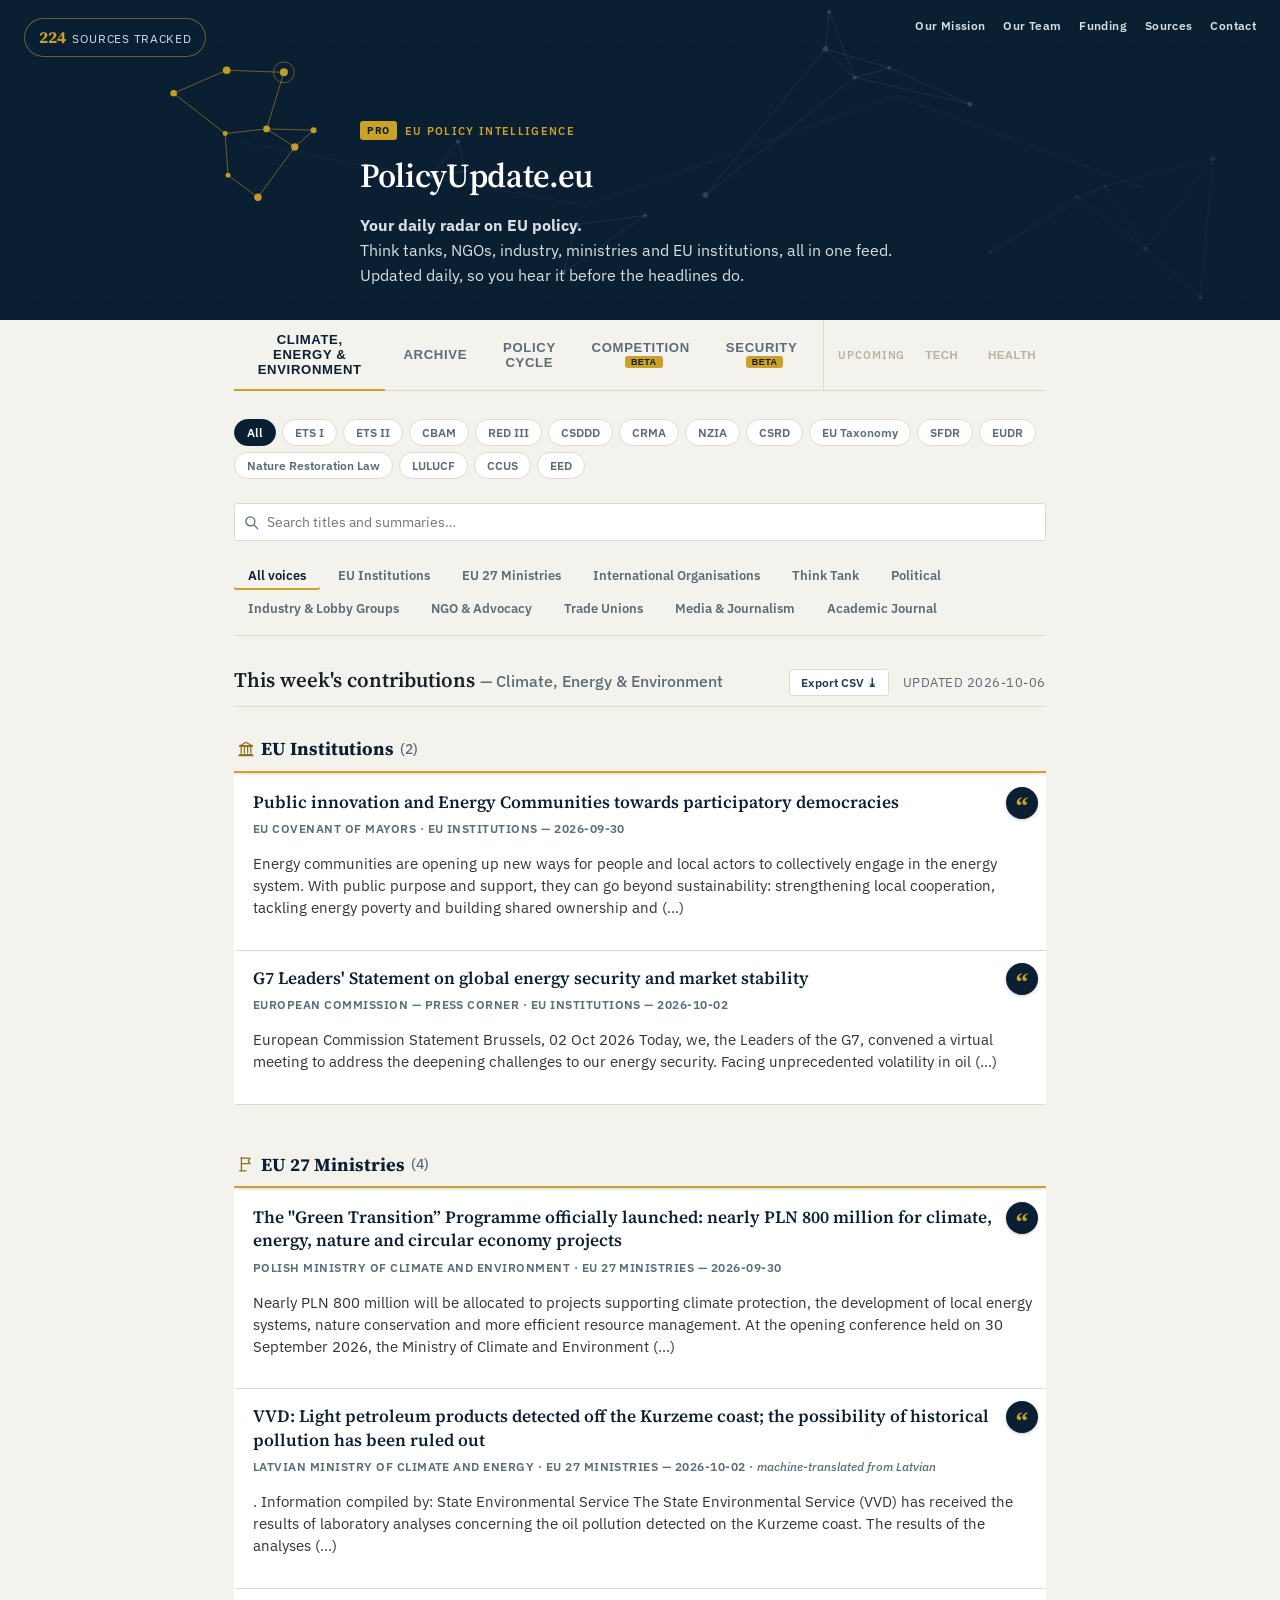
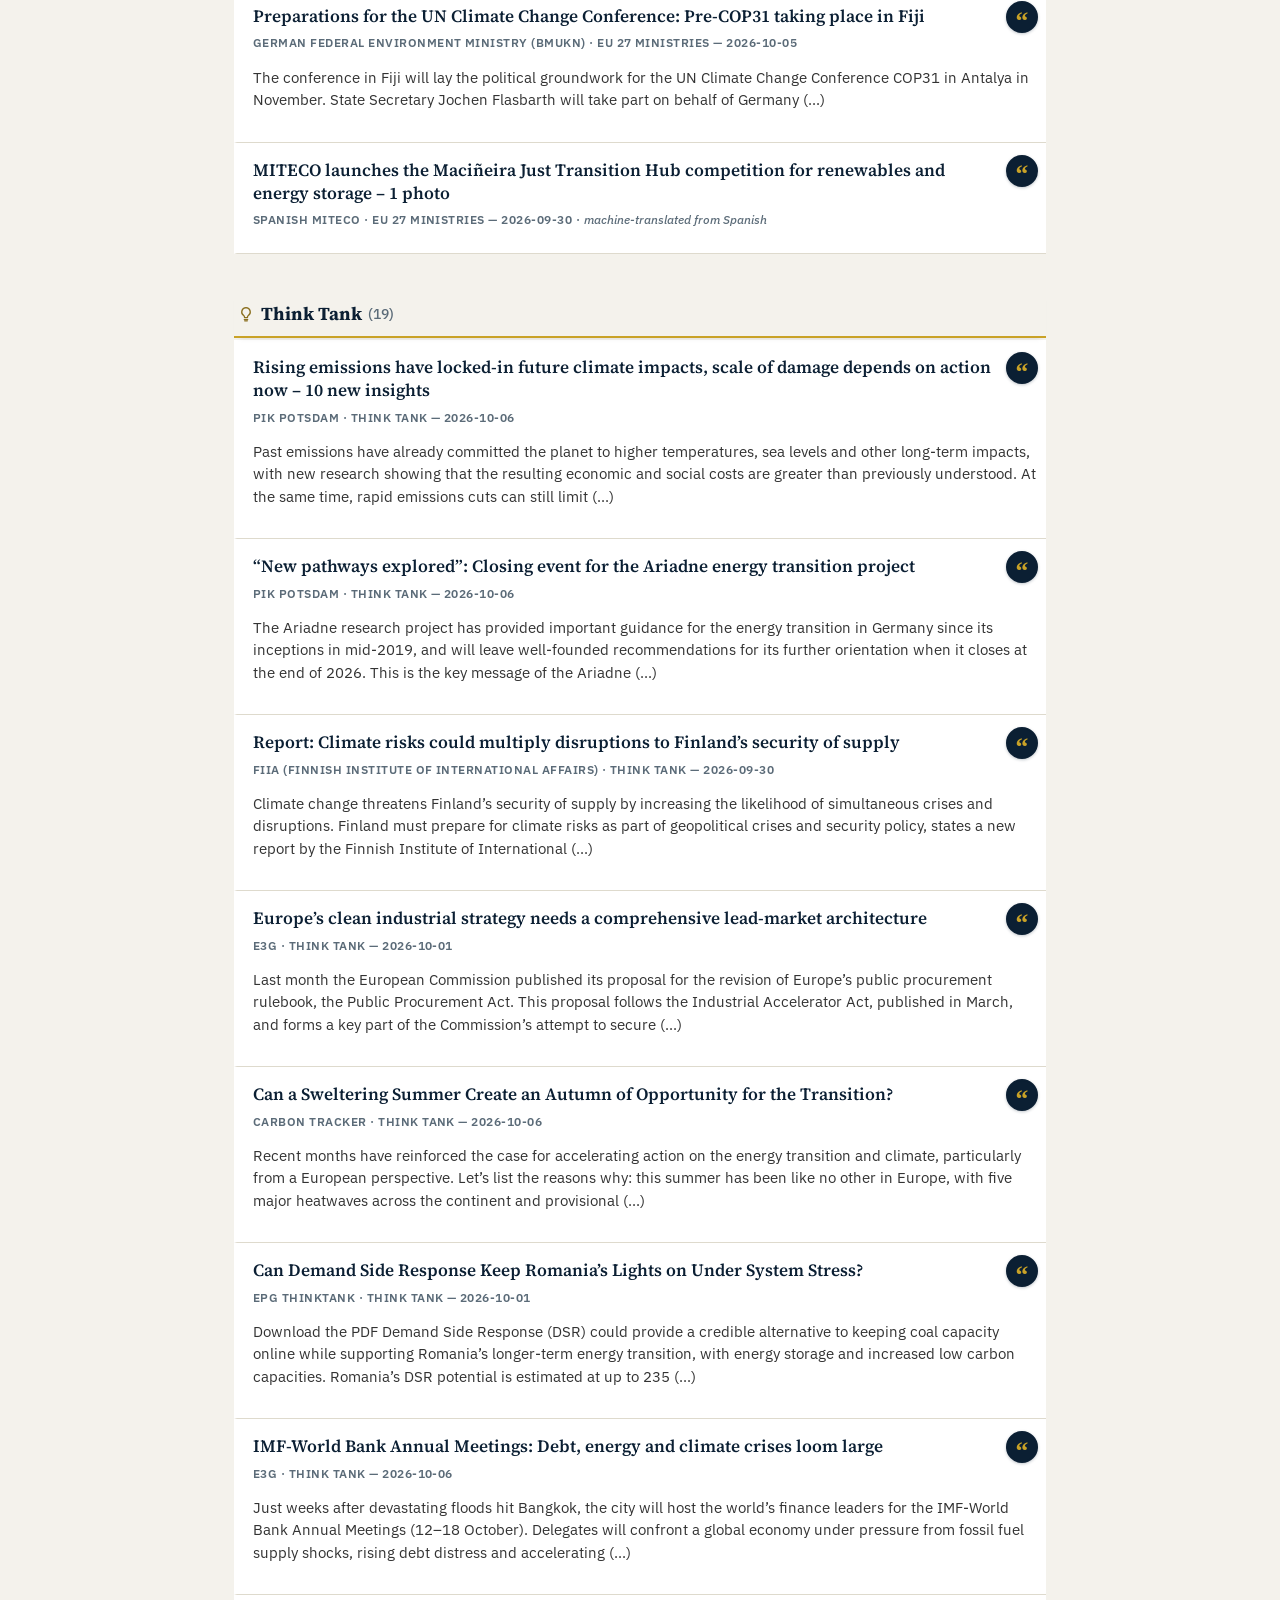
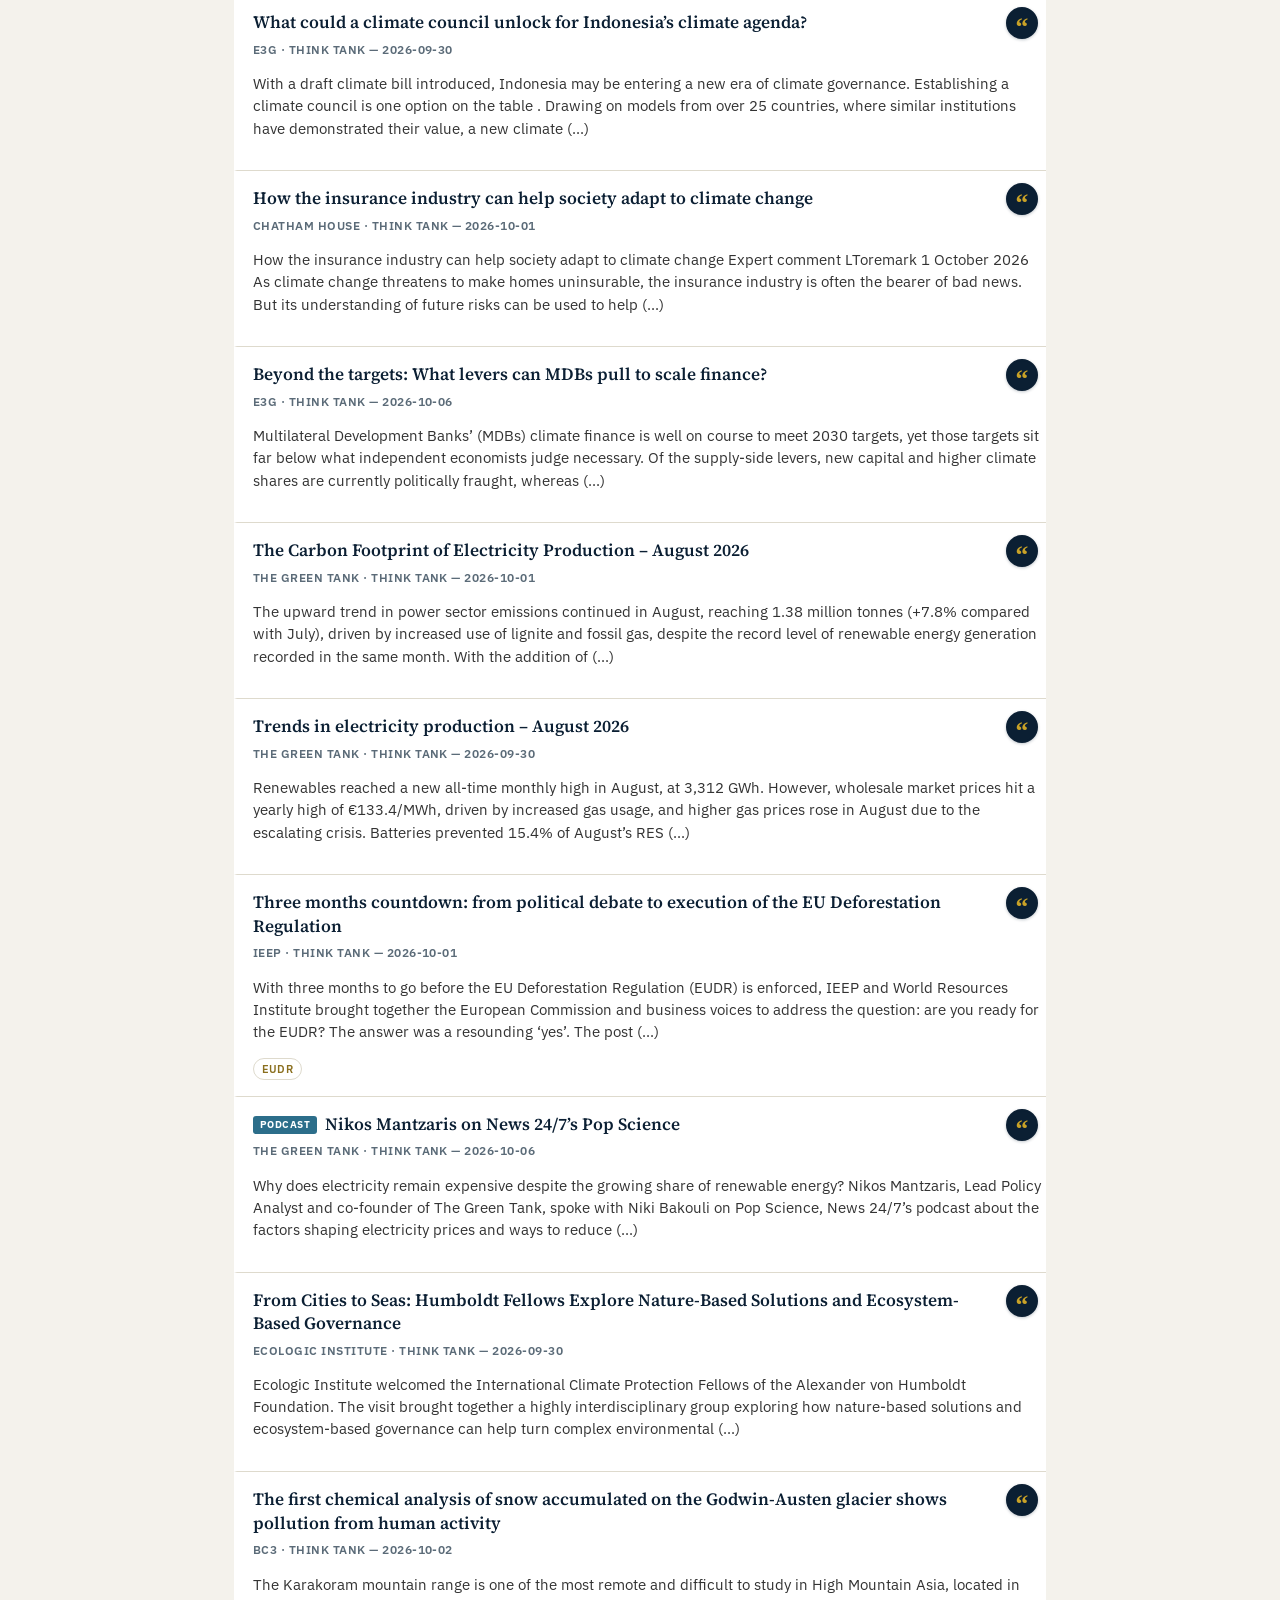
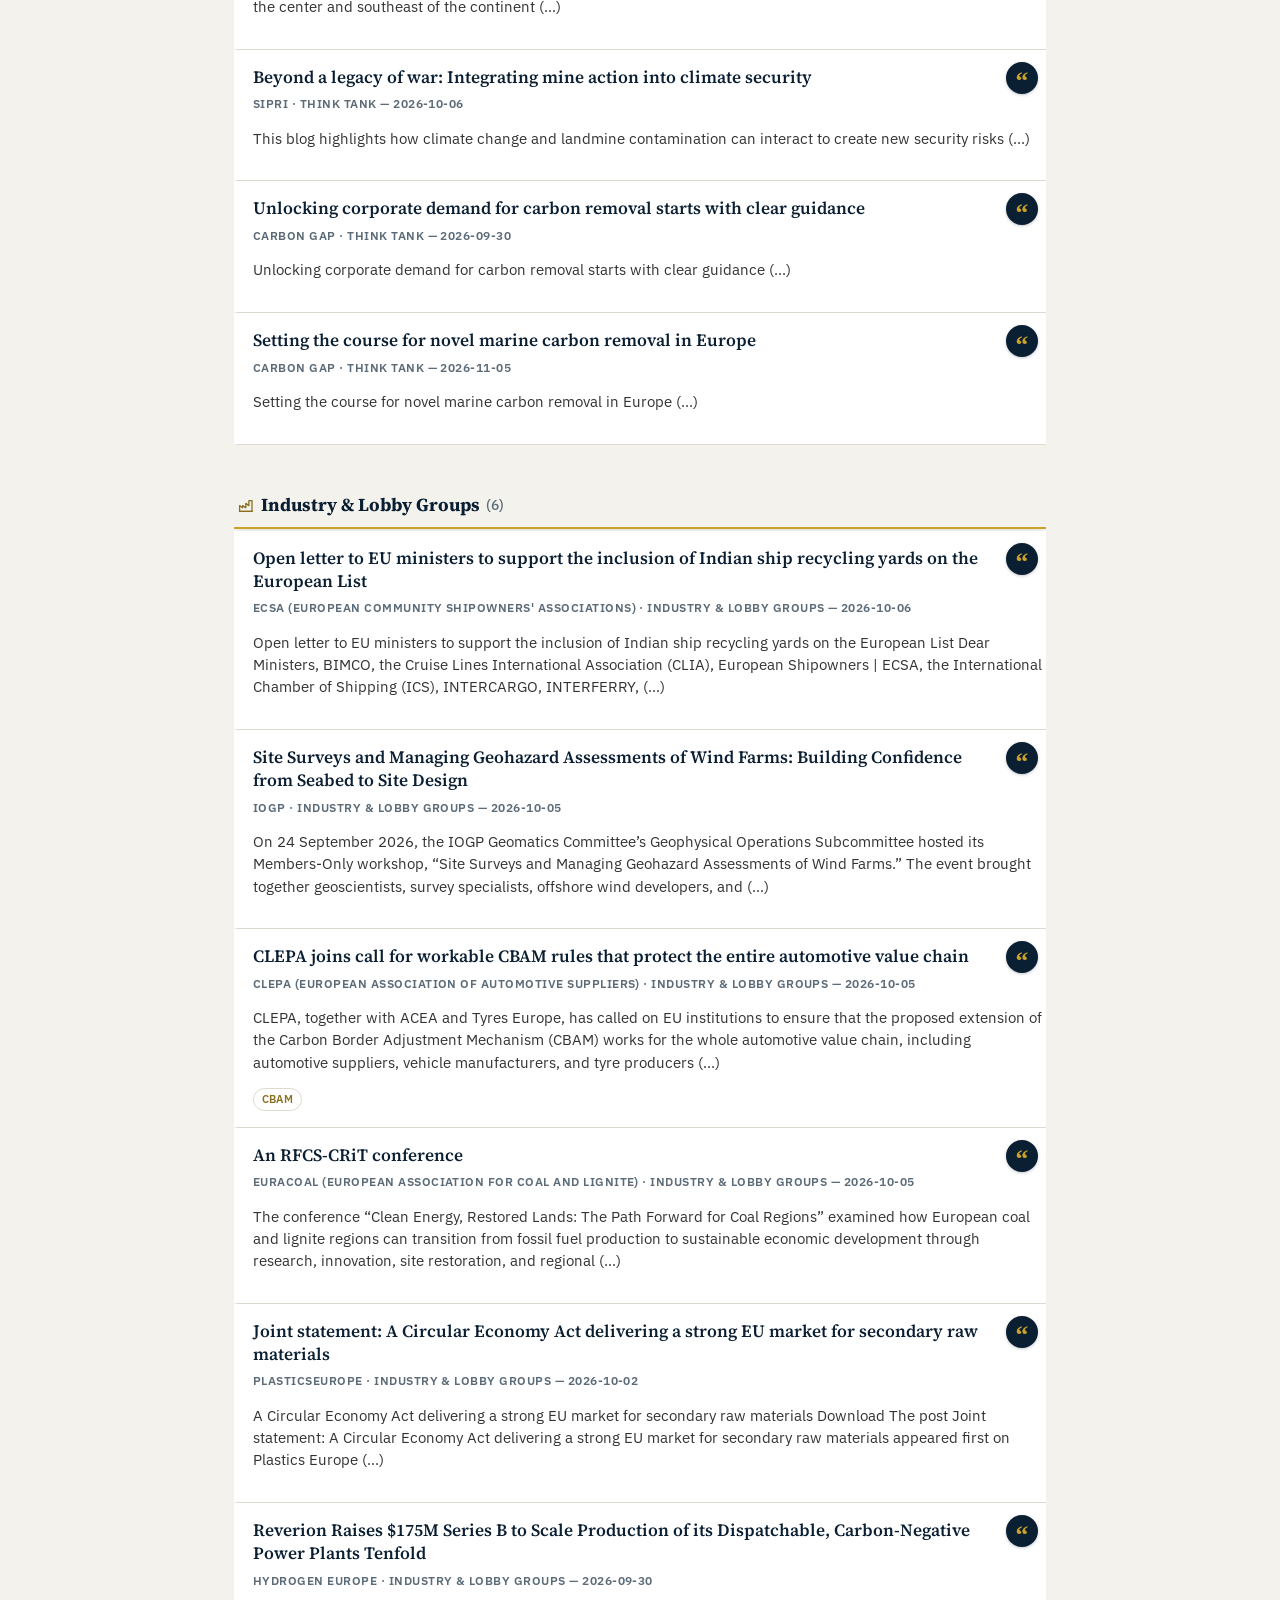
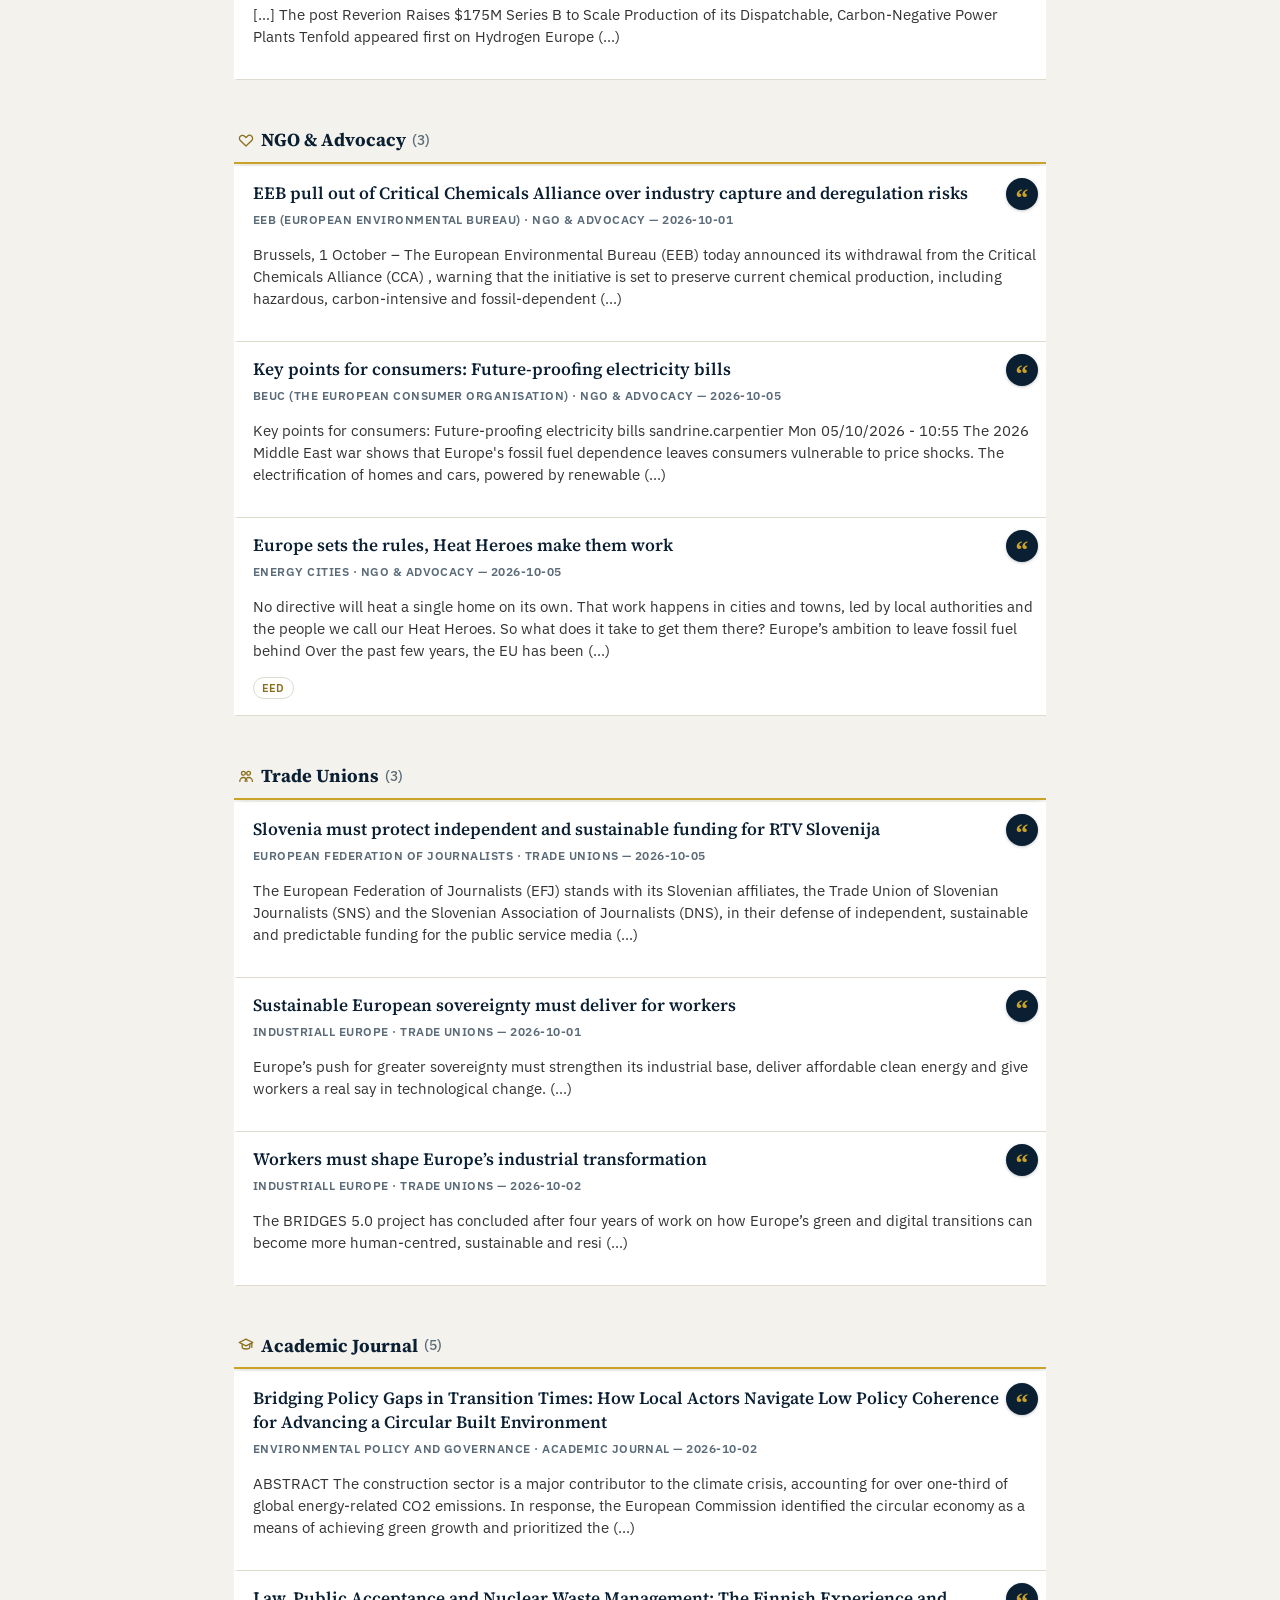
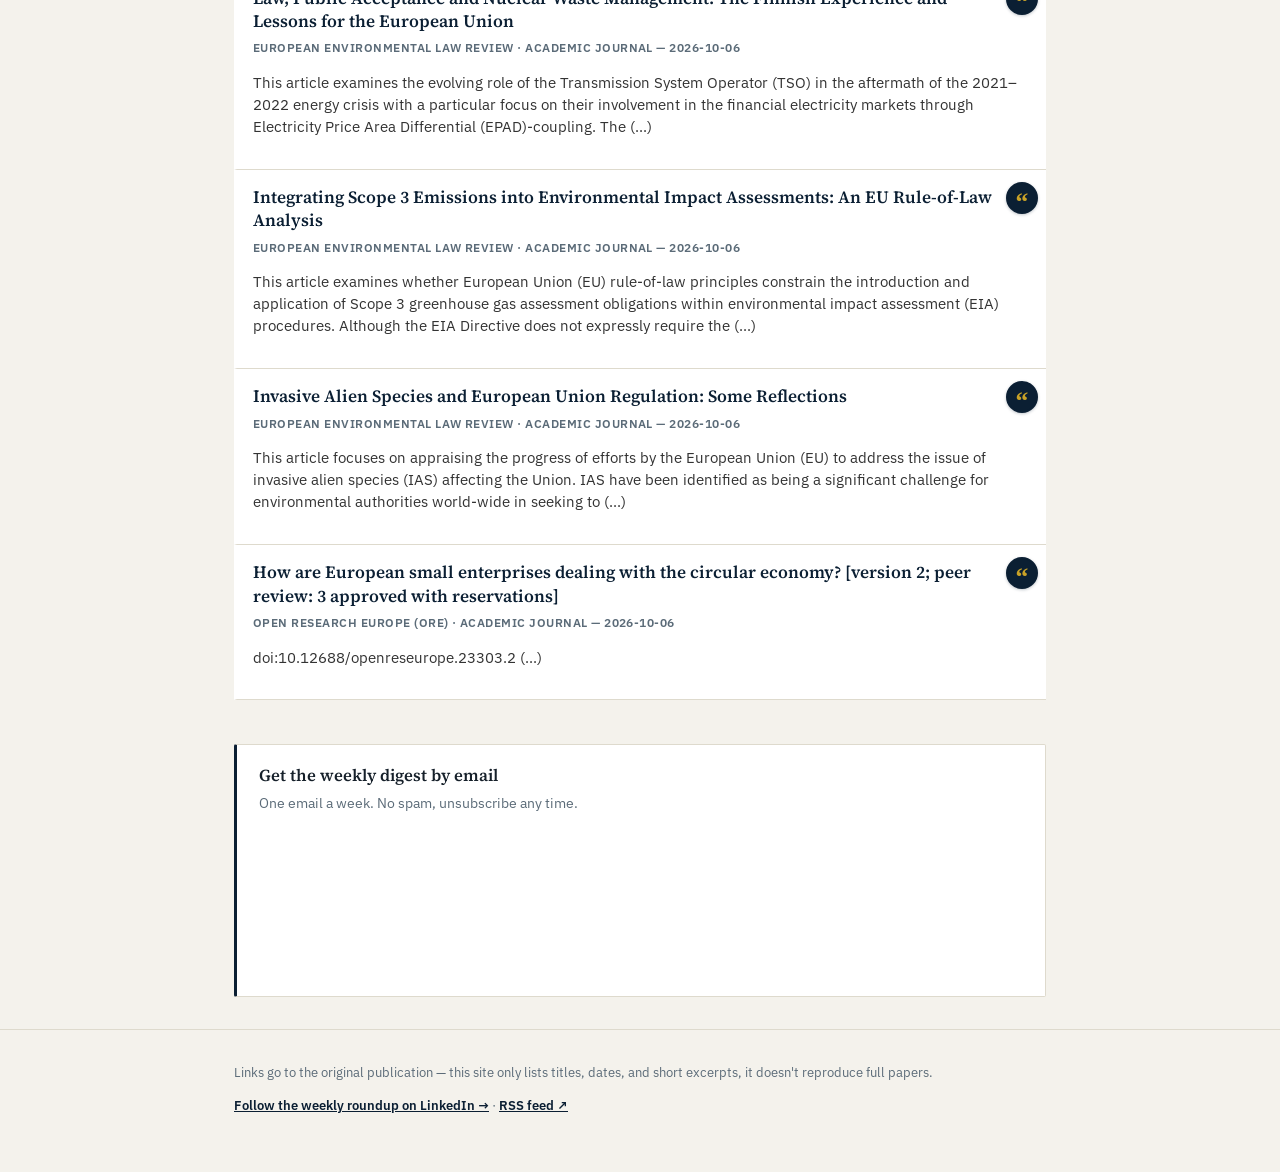
==== commit 43ddf8e7: "Update sources count in index.html" ====
--- a/site/index.html
+++ b/site/index.html
@@ -65,10 +65,10 @@
   <header class="site-header">
     <img class="hero-image" src="images/hero.svg" alt="" aria-hidden="true" role="presentation">
     <!-- The number between STATIC_SOURCE_COUNT_START/END is regenerated by
-         fetch_digest.py on every run (len(sources.yaml)), so it never drifts
+         fetch_digest.py on every run (unique outlet names in sources.yaml), so it never drifts
          from the actual source list without a manual edit here. -->
     <div class="sources-banner" id="sources-banner">
-      <span class="sources-banner-count"><!--STATIC_SOURCE_COUNT_START-->164<!--STATIC_SOURCE_COUNT_END--></span>
+      <span class="sources-banner-count"><!--STATIC_SOURCE_COUNT_START-->224<!--STATIC_SOURCE_COUNT_END--></span>
       <span class="sources-banner-label">sources tracked</span>
     </div>
     <nav class="utility-nav" id="utility-nav" aria-label="More information">
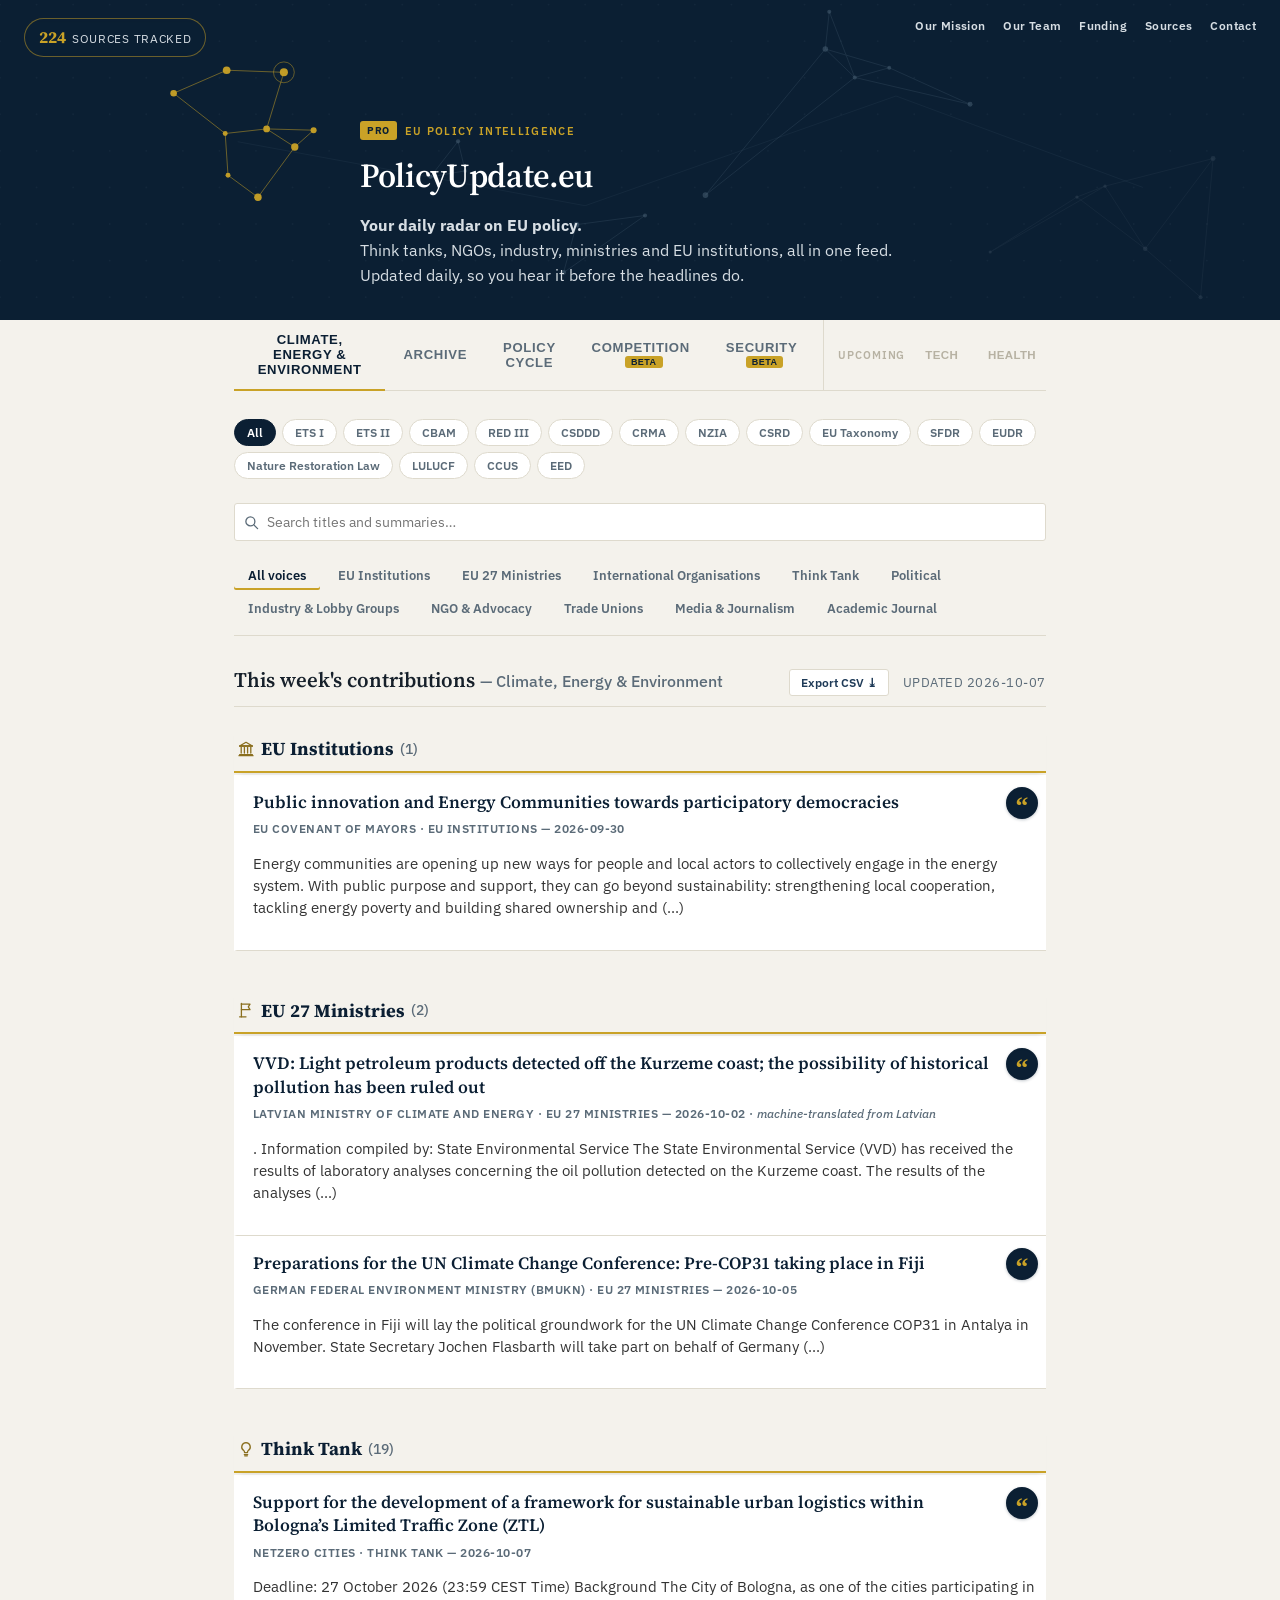
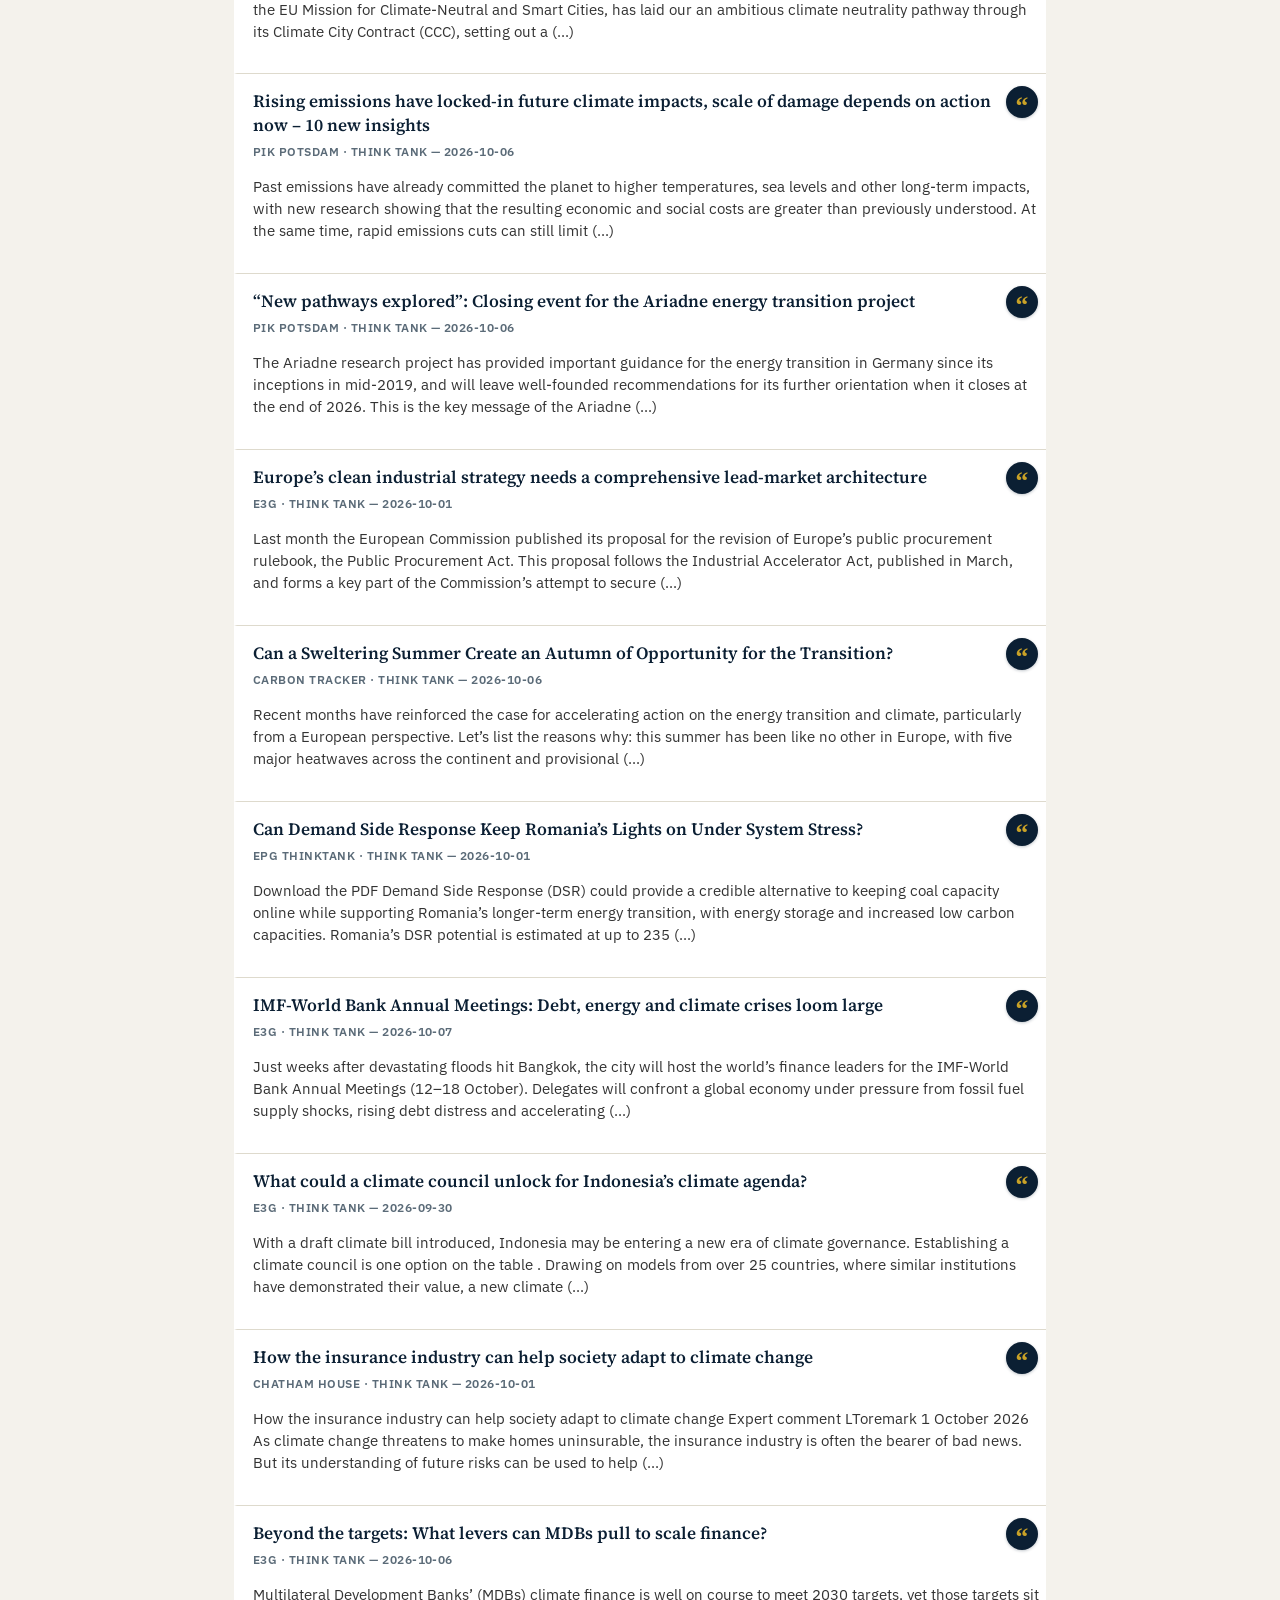
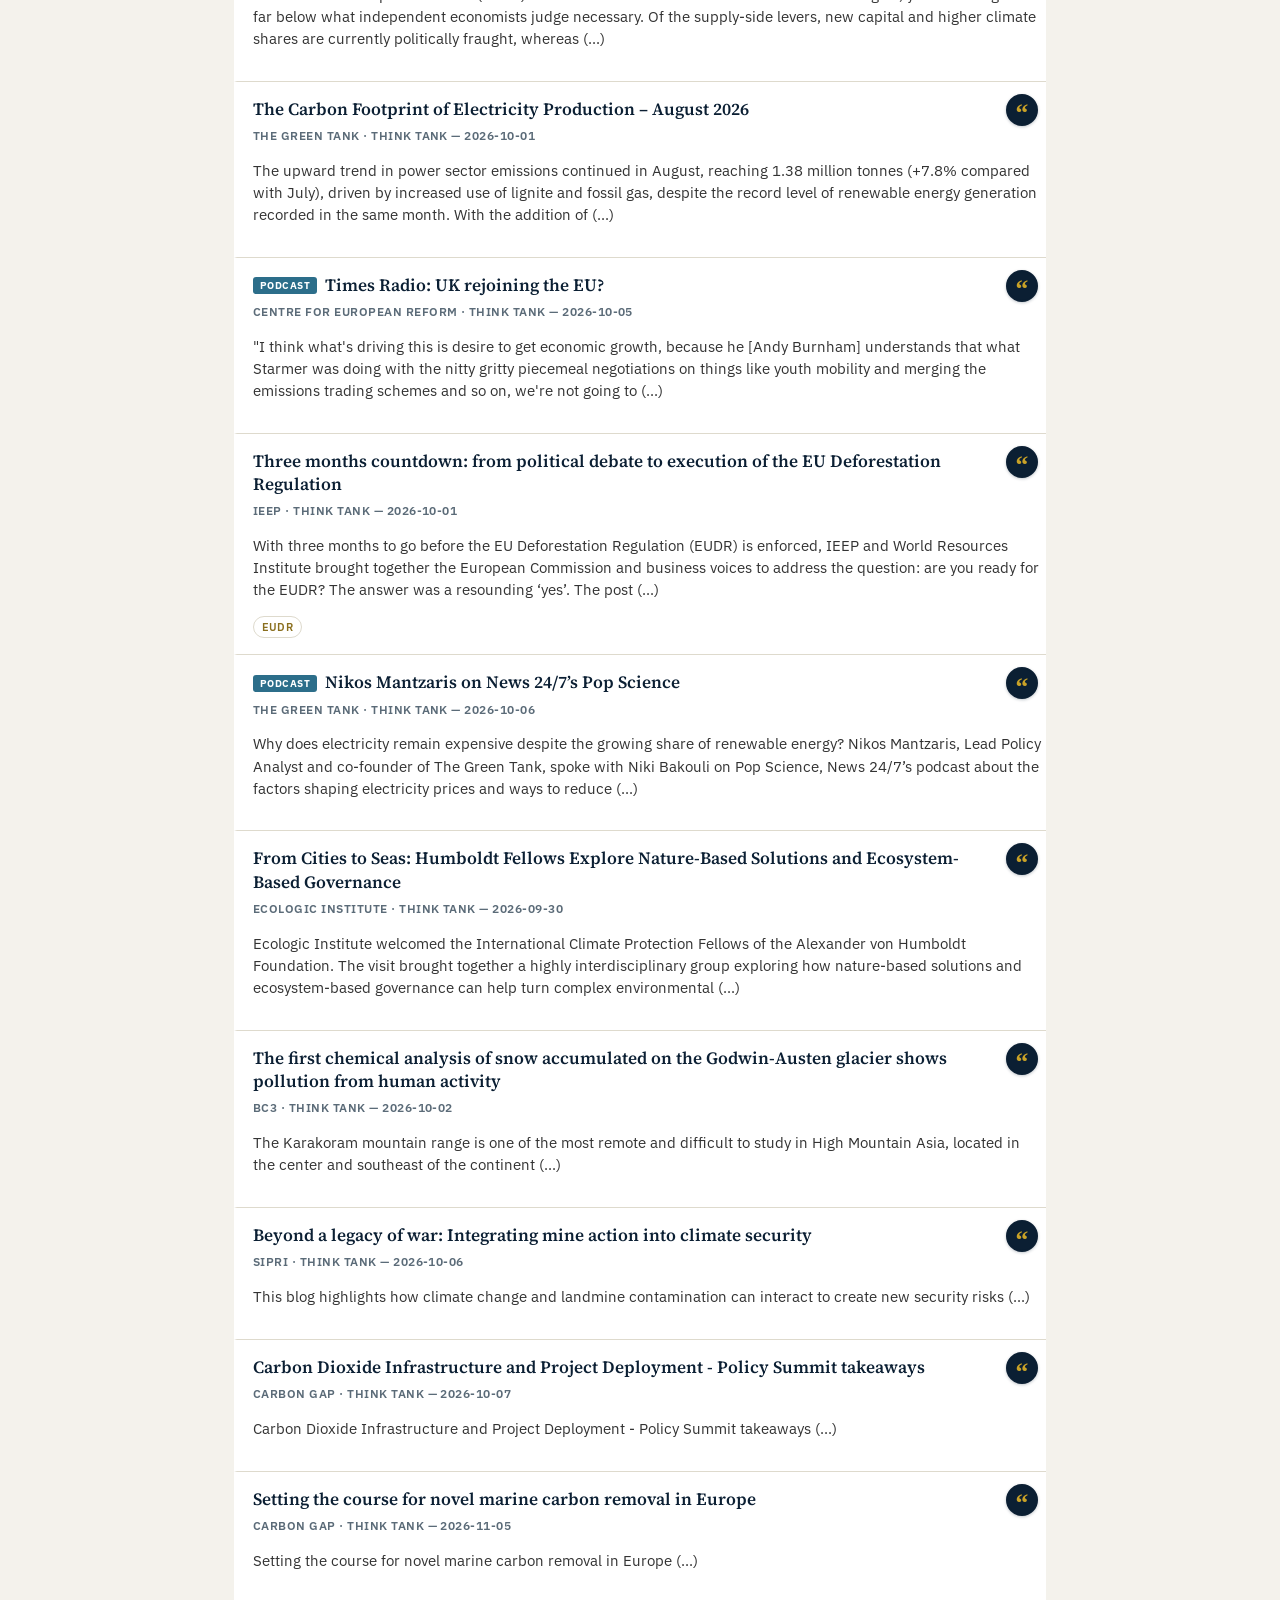
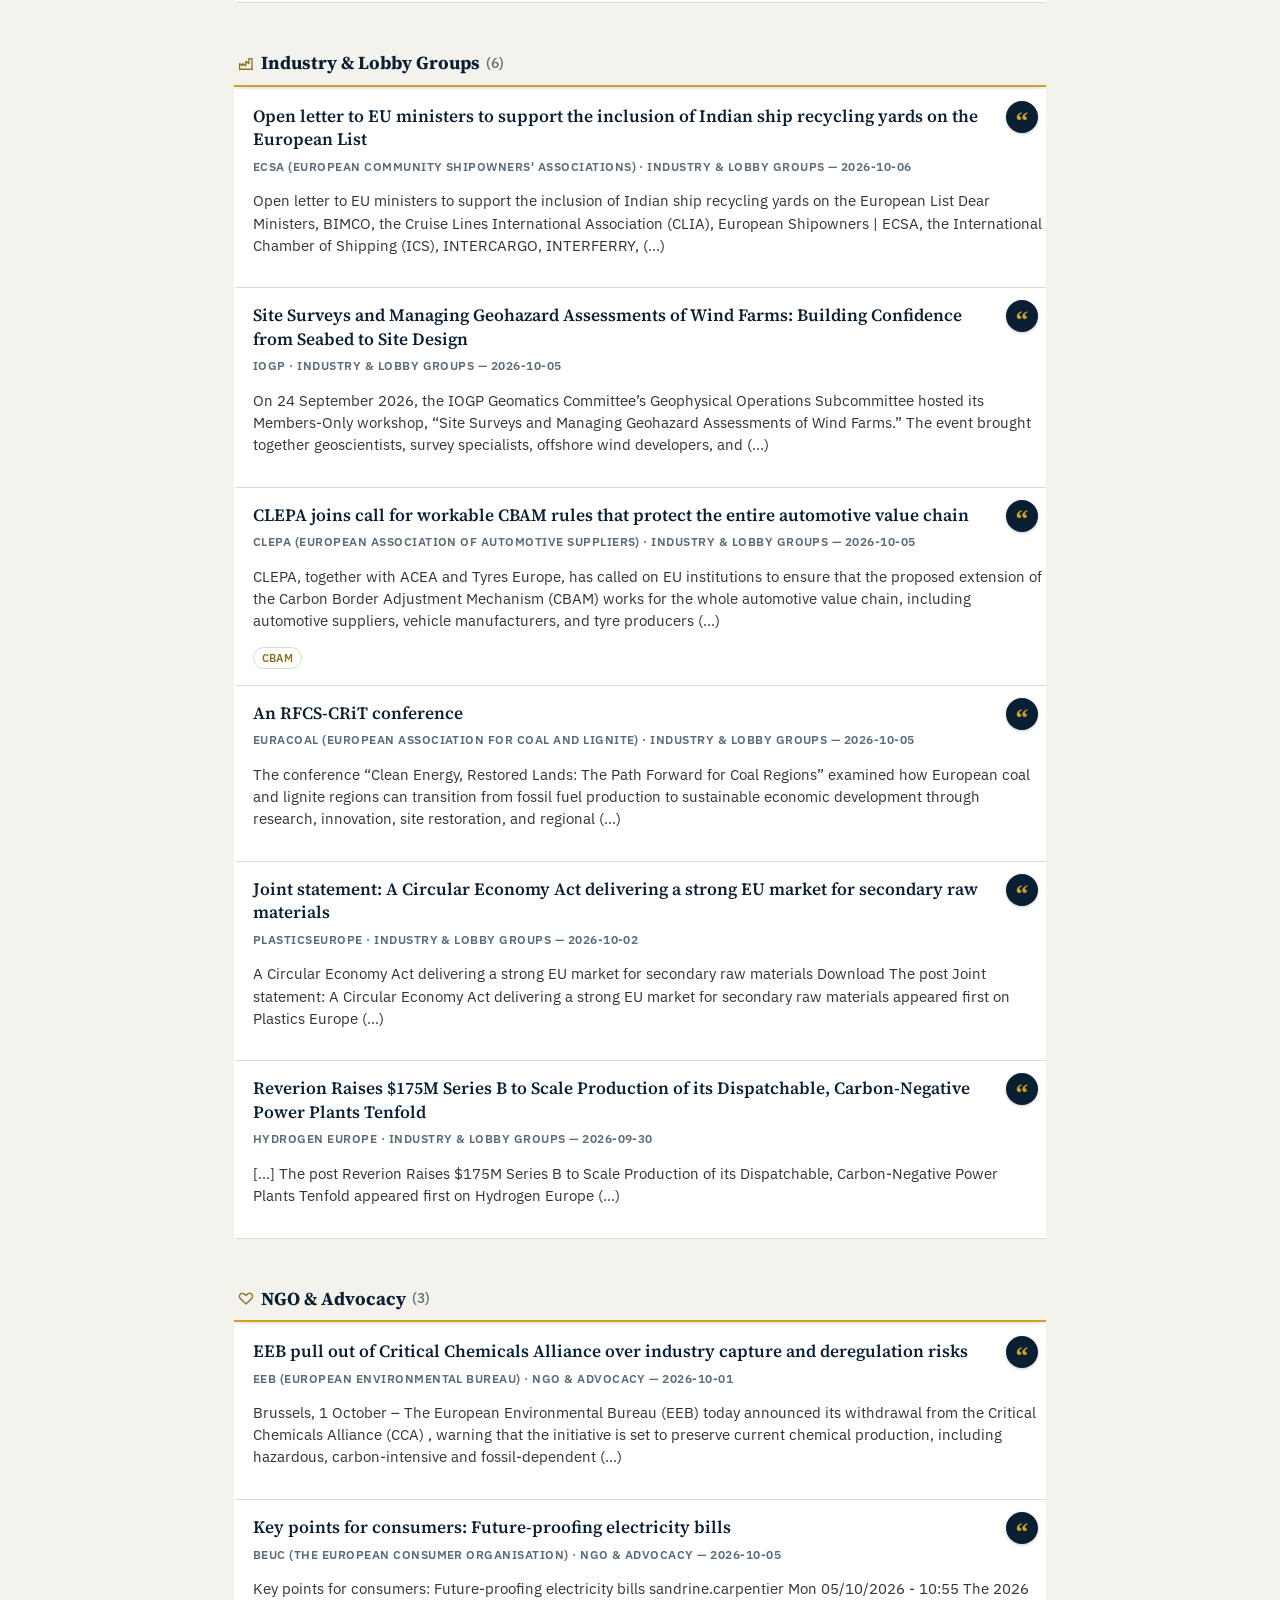
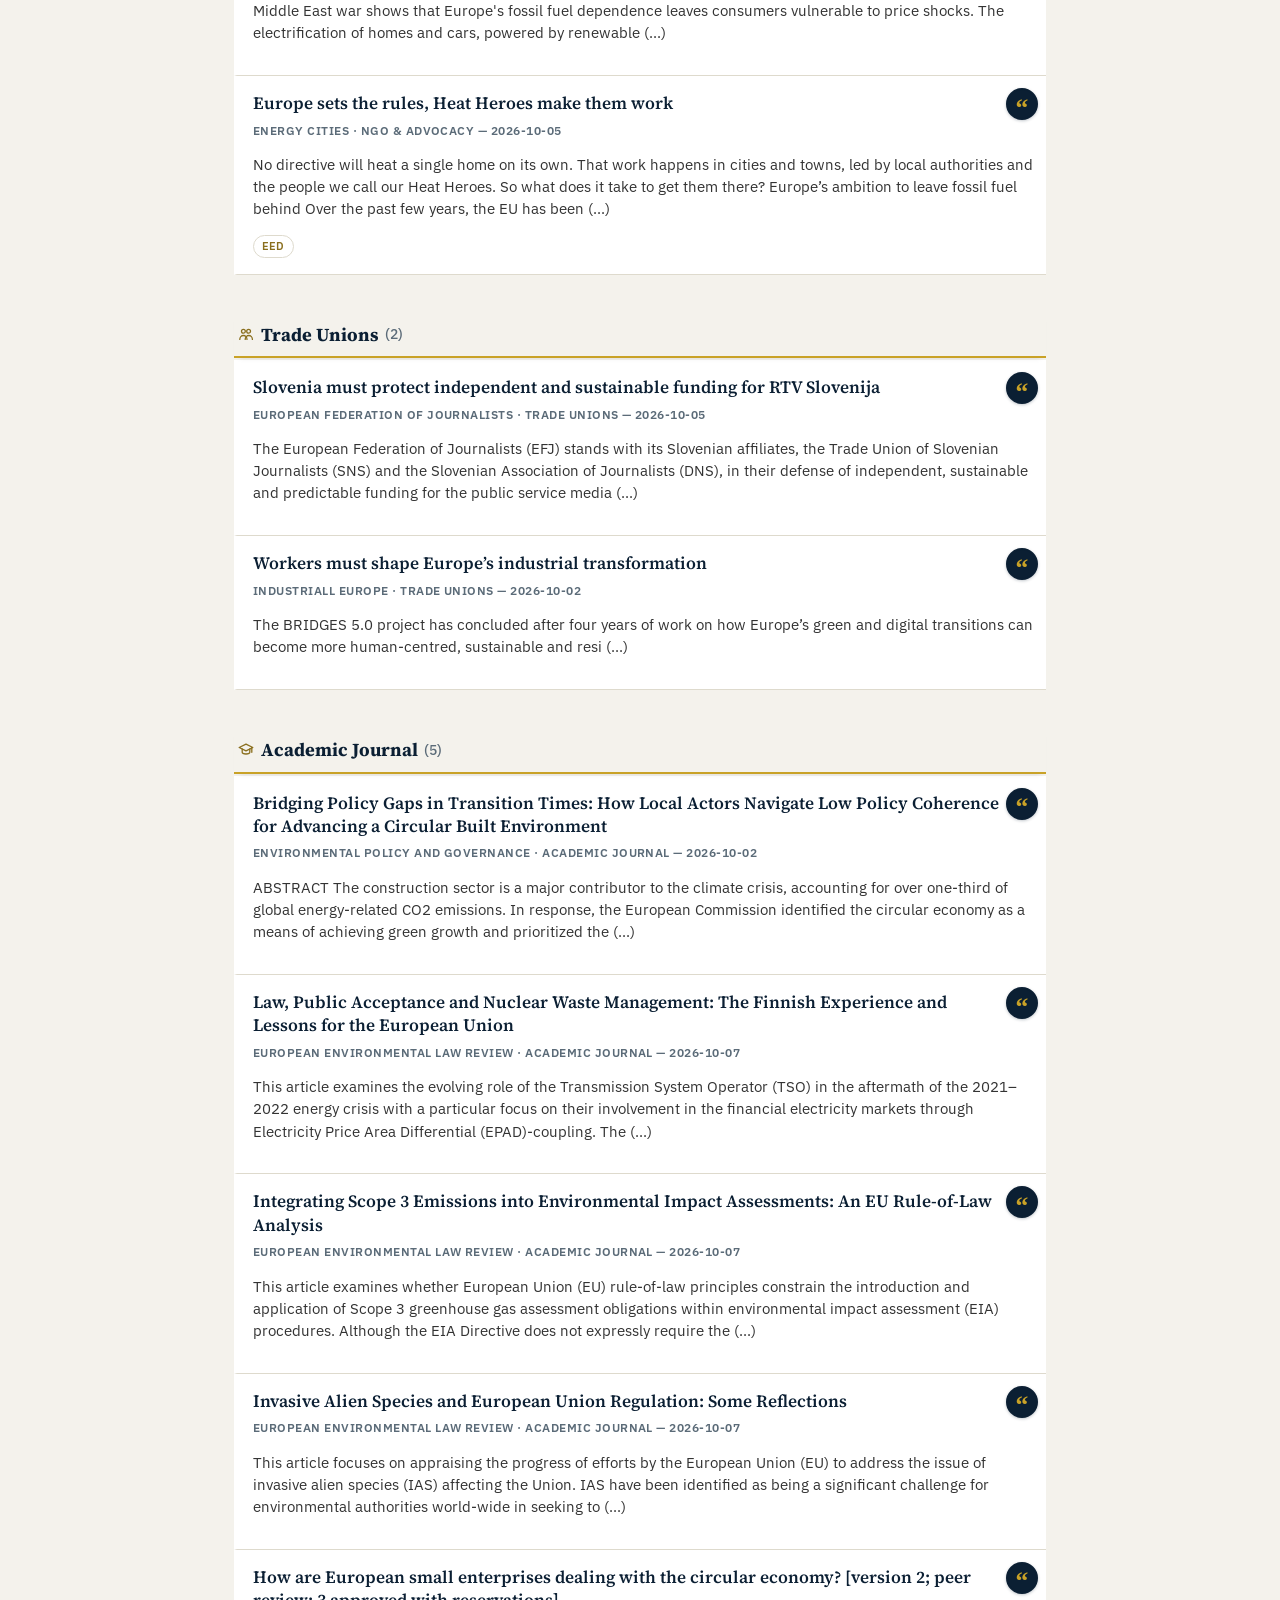
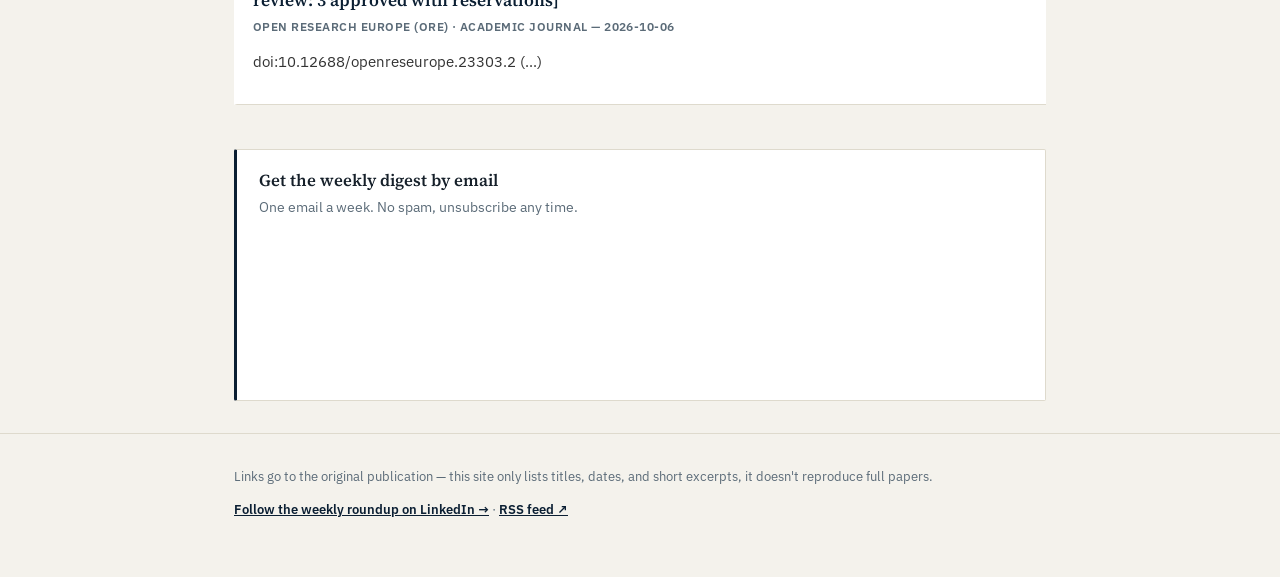
==== commit 717bed25: "Digest update" ====
--- a/site/index.html
+++ b/site/index.html
@@ -220,7 +220,7 @@
         <h2>This week's contributions <span id="active-field-label">— Climate, Energy &amp; Environment</span></h2>
         <div class="digest-header-actions">
           <button type="button" class="export-csv-btn" title="Export the entries currently shown as a CSV file">Export CSV ⤓</button>
-          <span id="generated-date" class="generated-date"><!--STATIC_DATE_START-->Updated 2026-08-29<!--STATIC_DATE_END--></span>
+          <span id="generated-date" class="generated-date"><!--STATIC_DATE_START-->Updated 2026-10-07<!--STATIC_DATE_END--></span>
         </div>
       </div>
       <!-- The block between STATIC_ENTRIES_START/END is regenerated by
@@ -236,65 +236,306 @@
       <div id="entries" class="entries">
         <!--STATIC_ENTRIES_START-->
     <article class="entry-card">
-      <h3><a href="https://kluwerlawonline.com/JournalArticle/European+Energy+and+Environmental+Law+Review/35.2/EELR2026006" target="_blank" rel="noopener">Tortious Liability for Climate Change Inaction: Recent Trends across Jurisdictions</a></h3>
-      <div class="entry-meta">European Environmental Law Review · Academic Journal — 2026-08-29</div>
-      <p class="entry-summary">The article tracks a change of approach taken by national courts within and across legal systems to assessing climate actions in tort. The polycentric nature of climate policy, which had proven fatal to plaintiffs’ earlier cases in common law jurisdictions, has rarely struck judg</p>
-      
-    </article>
-  
-    <article class="entry-card">
-      <h3><a href="https://kluwerlawonline.com/JournalArticle/European+Energy+and+Environmental+Law+Review/35.2/EELR2026007" target="_blank" rel="noopener">Balancing Flexibility and Predictable Harmonization for Hydrogen Transmission</a></h3>
-      <div class="entry-meta">European Environmental Law Review · Academic Journal — 2026-08-29</div>
-      <p class="entry-summary">The hydrogen and gas decarbonization package introduces a legal framework for hydrogen transmission. To enable a hydrogen market in Europe as a key building block on the way to a climate neutral economy, a cross-border pipeline infrastructure must be constructed, which demands ha</p>
-      
-    </article>
-  
-    <article class="entry-card">
-      <h3><a href="https://www.clientearth.org/latest/news/what-is-net-zero/" target="_blank" rel="noopener">What is net zero?</a></h3>
-      <div class="entry-meta">ClientEarth · NGO &amp; Advocacy — 2026-08-28</div>
-      <p class="entry-summary">What is net zero?</p>
-      
-    </article>
-  
-    <article class="entry-card">
-      <h3><a href="https://www.e3g.org/news/planning-for-resilience/?utm_source=rss&utm_medium=rss&utm_campaign=planning-for-resilience" target="_blank" rel="noopener">Planning for resilience</a></h3>
-      <div class="entry-meta">E3G · Think Tank — 2026-08-27</div>
-      <p class="entry-summary">In 2026, Europe endured one of its hottest ever summers putting the EU’s resilience and energy security to the test. Now, this autumn’s legislative agenda presents two opportunities to embed lessons from this summer’s heatwaves and plan for a secure and resilient future. The fort</p>
-      
-    </article>
-  
-    <article class="entry-card">
-      <h3><a href="https://plasticseurope.org/media/europe-cannot-deliver-circular-plastics-economy-without-enabling-innovation/" target="_blank" rel="noopener">Europe cannot deliver a circular plastics economy without enabling innovation</a></h3>
-      <div class="entry-meta">PlasticsEurope · Industry &amp; Lobby Groups — 2026-08-26</div>
-      <p class="entry-summary">How innovation in technologies demonstrates the need to modernise Europe’s recycling framework Europe has set ambitious circular economy, recycled content and climate objectives. For plastics, these objectives can help reduce waste to landfill and incineration, strengthen resourc</p>
-      
-    </article>
-  
-    <article class="entry-card">
-      <h3><a href="https://www.ceps.eu/ceps-publications/study-to-support-the-fitness-check-of-the-polluter-pays-principle/" target="_blank" rel="noopener">Study to support the fitness check of the polluter pays principle</a></h3>
-      <div class="entry-meta">CEPS · Think Tank — 2026-08-26</div>
-      <p class="entry-summary">The Polluter Pays Principle (PPP) is applied where polluters bear the costs of their pollution, including of measures to prevent, control and remedy it, of poli</p>
-      
-    </article>
-  
-    <article class="entry-card">
-      <h3><a href="https://www.e3g.org/news/why-the-clean-energy-transition-needs-information-integrity/?utm_source=rss&utm_medium=rss&utm_campaign=why-the-clean-energy-transition-needs-information-integrity" target="_blank" rel="noopener">Why the clean energy transition needs information integrity</a></h3>
-      <div class="entry-meta">E3G · Think Tank — 2026-08-25</div>
-      <p class="entry-summary">The energy transition is accelerating, with renewable energy generation continuing to break records . Yet this is taking place in an increasingly contested information environment – one in which information manipulation can shape public perceptions, political discourses and ultim</p>
-      
-    </article>
-  
-    <article class="entry-card">
-      <h3><a href="https://ieep.eu/news/tracking-the-worlds-hidden-carbon-launch-of-the-ecf-traded-emissions-tracker/" target="_blank" rel="noopener">Tracking the world’s hidden carbon: Launch of the ECF Traded Emissions Tracker</a></h3>
-      <div class="entry-meta">IEEP · Think Tank — 2026-08-25</div>
-      <p class="entry-summary">The European Climate Foundation (ECF) and the Institute for European Environmental Policy (IEEP) invite you to the launch of the Traded Emissions Tracker. The post Tracking the world’s hidden carbon: Launch of the ECF Traded Emissions Tracker appeared first on IEEP AISBL .</p>
-      
-    </article>
-  
-    <article class="entry-card">
-      <h3><a href="https://www.nature.com/articles/s41893-026-01918-4" target="_blank" rel="noopener">Lessons learned from European land subsidence</a></h3>
-      <div class="entry-meta">Nature Sustainability · Academic Journal — 2026-08-24</div>
-      <p class="entry-summary">Nature Sustainability, Published online: 24 August 2026; doi:10.1038/s41893-026-01918-4 Millions of people are impacted by land subsidence, which is accelerated by human-induced drivers. Across Europe, research and policy is focused on managing these drivers and mitigating their </p>
+      
+      <h3><a href="https://onlinelibrary.wiley.com/doi/10.1002/eet.70123?af=R" target="_blank" rel="noopener">Bridging Policy Gaps in Transition Times: How Local Actors Navigate Low Policy Coherence for Advancing a Circular Built Environment</a></h3>
+      <div class="entry-meta">Environmental Policy and Governance · Academic Journal — 2026-10-02</div>
+      <p class="entry-summary">ABSTRACT The construction sector is a major contributor to the climate crisis, accounting for over one‐third of global energy‐related CO2 emissions. In response, the European Commission identified the circular economy as a means of achieving green growth and prioritized the (...)</p>
+      
+    </article>
+  
+    <article class="entry-card">
+      
+      <h3><a href="https://netzerocities.eu/2026/10/07/support-for-the-development-of-a-framework-for-sustainable-urban-logistics-within-bolognas-limited-traffic-zone-ztl/" target="_blank" rel="noopener">Support for the development of a framework for sustainable urban logistics within Bologna’s Limited Traffic Zone (ZTL)</a></h3>
+      <div class="entry-meta">Netzero Cities · Think Tank — 2026-10-07</div>
+      <p class="entry-summary">Deadline: 27 October 2026 (23:59 CEST Time) Background The City of Bologna, as one of the cities participating in the EU Mission for Climate-Neutral and Smart Cities, has laid our an ambitious climate neutrality pathway through its Climate City Contract (CCC), setting out a (...)</p>
+      
+    </article>
+  
+    <article class="entry-card">
+      
+      <h3><a href="https://www.pik-potsdam.de/en/news/latest-news/rising-emissions-have-locked-in-future-climate-impacts-but-the-scale-of-damage-still-depends-on-action-taken-now-2013-10-new-insights-from-climate-science" target="_blank" rel="noopener">Rising emissions have locked-in future climate impacts, scale of damage depends on action now – 10 new insights</a></h3>
+      <div class="entry-meta">PIK Potsdam · Think Tank — 2026-10-06</div>
+      <p class="entry-summary">Past emissions have already committed the planet to higher temperatures, sea levels and other long-term impacts, with new research showing that the resulting economic and social costs are greater than previously understood. At the same time, rapid emissions cuts can still limit (...)</p>
+      
+    </article>
+  
+    <article class="entry-card">
+      
+      <h3><a href="https://kluwerlawonline.com/JournalArticle/European+Energy+and+Environmental+Law+Review/35.3/EELR2026011" target="_blank" rel="noopener">Law, Public Acceptance and Nuclear Waste Management: The Finnish Experience and Lessons for the European Union</a></h3>
+      <div class="entry-meta">European Environmental Law Review · Academic Journal — 2026-10-07</div>
+      <p class="entry-summary">This article examines the evolving role of the Transmission System Operator (TSO) in the aftermath of the 2021–2022 energy crisis with a particular focus on their involvement in the financial electricity markets through Electricity Price Area Differential (EPAD)-coupling. The (...)</p>
+      
+    </article>
+  
+    <article class="entry-card">
+      <a href="https://ecsa.eu/open-letter-to-the-environment-and-transport-ministers-of-the-european-union-2/?utm_source=rss&utm_medium=rss&utm_campaign=open-letter-to-the-environment-and-transport-ministers-of-the-european-union-2" target="_blank" rel="noopener"><img class="entry-image" src="https://ecsa.eu/wp-content/uploads/2026/09/e0f1fb-1900-x-600-px-3.png" alt="" loading="lazy" onerror="this.remove()"></a>
+      <h3><a href="https://ecsa.eu/open-letter-to-the-environment-and-transport-ministers-of-the-european-union-2/?utm_source=rss&utm_medium=rss&utm_campaign=open-letter-to-the-environment-and-transport-ministers-of-the-european-union-2" target="_blank" rel="noopener">Open letter to EU ministers to support the inclusion of Indian ship recycling yards on the European List</a></h3>
+      <div class="entry-meta">ECSA (European Community Shipowners' Associations) · Industry &amp; Lobby Groups — 2026-10-06</div>
+      <p class="entry-summary">Open letter to EU ministers to support the inclusion of Indian ship recycling yards on the European List Dear Ministers, BIMCO, the Cruise Lines International Association (CLIA), European Shipowners | ECSA, the International Chamber of Shipping (ICS), INTERCARGO, INTERFERRY, (...)</p>
+      
+    </article>
+  
+    <article class="entry-card">
+      
+      <h3><a href="https://www.iogp.org/blog/news/site-surveys-and-managing-geohazard-assessments-of-wind-farms-building-confidence-from-seabed-to-site-design/" target="_blank" rel="noopener">Site Surveys and Managing Geohazard Assessments of Wind Farms: Building Confidence from Seabed to Site Design</a></h3>
+      <div class="entry-meta">IOGP · Industry &amp; Lobby Groups — 2026-10-05</div>
+      <p class="entry-summary">On 24 September 2026, the IOGP Geomatics Committee’s Geophysical Operations Subcommittee hosted its Members-Only workshop, “Site Surveys and Managing Geohazard Assessments of Wind Farms.” The event brought together geoscientists, survey specialists, offshore wind developers, and (...)</p>
+      
+    </article>
+  
+    <article class="entry-card">
+      
+      <h3><a href="https://kluwerlawonline.com/JournalArticle/European+Energy+and+Environmental+Law+Review/35.3/EELR2026014" target="_blank" rel="noopener">Integrating Scope 3 Emissions into Environmental Impact Assessments: An EU Rule-of-Law Analysis</a></h3>
+      <div class="entry-meta">European Environmental Law Review · Academic Journal — 2026-10-07</div>
+      <p class="entry-summary">This article examines whether European Union (EU) rule-of-law principles constrain the introduction and application of Scope 3 greenhouse gas assessment obligations within environmental impact assessment (EIA) procedures. Although the EIA Directive does not expressly require the (...)</p>
+      
+    </article>
+  
+    <article class="entry-card">
+      
+      <h3><a href="https://www.clepa.eu/insights-updates/news/clepa-joins-call-for-workable-cbam-rules-that-protect-the-entire-automotive-value-chain/" target="_blank" rel="noopener">CLEPA joins call for workable CBAM rules that protect the entire automotive value chain</a></h3>
+      <div class="entry-meta">CLEPA (European Association of Automotive Suppliers) · Industry &amp; Lobby Groups — 2026-10-05</div>
+      <p class="entry-summary">CLEPA, together with ACEA and Tyres Europe, has called on EU institutions to ensure that the proposed extension of the Carbon Border Adjustment Mechanism (CBAM) works for the whole automotive value chain, including automotive suppliers, vehicle manufacturers, and tyre producers (...)</p>
+      <div class="entry-tags"><span class="entry-tag">CBAM</span></div>
+    </article>
+  
+    <article class="entry-card">
+      
+      <h3><a href="https://eeb.org/en/eeb-pull-out-of-crittical-chemicals-alliance-over-industry-capture-and-deregulation-risks/" target="_blank" rel="noopener">EEB pull out of Critical Chemicals Alliance over industry capture and deregulation risks</a></h3>
+      <div class="entry-meta">EEB (European Environmental Bureau) · NGO &amp; Advocacy — 2026-10-01</div>
+      <p class="entry-summary">Brussels, 1 October – The European Environmental Bureau (EEB) today announced its withdrawal from the Critical Chemicals Alliance (CCA) , warning that the initiative is set to preserve current chemical production, including hazardous, carbon-intensive and fossil-dependent (...)</p>
+      
+    </article>
+  
+    <article class="entry-card">
+      
+      <h3><a href="https://www.pik-potsdam.de/en/news/latest-news/new-pathways-explored-closing-event-for-the-ariadne-energy-transition-project" target="_blank" rel="noopener">“New pathways explored”: Closing event for the Ariadne energy transition project</a></h3>
+      <div class="entry-meta">PIK Potsdam · Think Tank — 2026-10-06</div>
+      <p class="entry-summary">The Ariadne research project has provided important guidance for the energy transition in Germany since its inceptions in mid-2019, and will leave well-founded recommendations for its further orientation when it closes at the end of 2026. This is the key message of the Ariadne (...)</p>
+      
+    </article>
+  
+    <article class="entry-card">
+      <a href="https://www.e3g.org/news/europe-s-clean-industrial-strategy-needs-a-comprehensive-lead-market-architecture/?utm_source=rss&utm_medium=rss&utm_campaign=europe-s-clean-industrial-strategy-needs-a-comprehensive-lead-market-architecture" target="_blank" rel="noopener"><img class="entry-image" src="https://www.e3g.org/wp-content/uploads/Low-carbon-projects-pipeline-Europe-1.png" alt="" loading="lazy" onerror="this.remove()"></a>
+      <h3><a href="https://www.e3g.org/news/europe-s-clean-industrial-strategy-needs-a-comprehensive-lead-market-architecture/?utm_source=rss&utm_medium=rss&utm_campaign=europe-s-clean-industrial-strategy-needs-a-comprehensive-lead-market-architecture" target="_blank" rel="noopener">Europe’s clean industrial strategy needs a comprehensive lead-market architecture</a></h3>
+      <div class="entry-meta">E3G · Think Tank — 2026-10-01</div>
+      <p class="entry-summary">Last month the European Commission published its proposal for the revision of Europe’s public procurement rulebook, the Public Procurement Act. This proposal follows the Industrial Accelerator Act, published in March, and forms a key part of the Commission’s attempt to secure (...)</p>
+      
+    </article>
+  
+    <article class="entry-card">
+      
+      <h3><a href="https://europeanjournalists.org/blog/2026/10/05/slovenia-must-protect-independent-and-sustainable-funding-for-rtv-slovenija/" target="_blank" rel="noopener">Slovenia must protect independent and sustainable funding for RTV Slovenija</a></h3>
+      <div class="entry-meta">European Federation of Journalists · Trade Unions — 2026-10-05</div>
+      <p class="entry-summary">The European Federation of Journalists (EFJ) stands with its Slovenian affiliates, the Trade Union of Slovenian Journalists (SNS) and the Slovenian Association of Journalists (DNS), in their defense of independent, sustainable and predictable funding for the public service media (...)</p>
+      
+    </article>
+  
+    <article class="entry-card">
+      
+      <h3><a href="https://kluwerlawonline.com/JournalArticle/European+Energy+and+Environmental+Law+Review/35.3/EELR2026013" target="_blank" rel="noopener">Invasive Alien Species and European Union Regulation: Some Reflections</a></h3>
+      <div class="entry-meta">European Environmental Law Review · Academic Journal — 2026-10-07</div>
+      <p class="entry-summary">This article focuses on appraising the progress of efforts by the European Union (EU) to address the issue of invasive alien species (IAS) affecting the Union. IAS have been identified as being a significant challenge for environmental authorities world-wide in seeking to (...)</p>
+      
+    </article>
+  
+    <article class="entry-card">
+      
+      <h3><a href="https://carbontracker.org/can-a-sweltering-summer-create-an-autumn-of-opportunity-for-the-transition/" target="_blank" rel="noopener">Can a Sweltering Summer Create an Autumn of Opportunity for the Transition?</a></h3>
+      <div class="entry-meta">Carbon Tracker · Think Tank — 2026-10-06</div>
+      <p class="entry-summary">Recent months have reinforced the case for accelerating action on the energy transition and climate, particularly from a European perspective. Let’s list the reasons why: this summer has been like no other in Europe, with five major heatwaves across the continent and provisional (...)</p>
+      
+    </article>
+  
+    <article class="entry-card">
+      <a href="https://www.epg-thinktank.org/can-demand-side-response-keep-romanias-lights-on-under-system-stress/" target="_blank" rel="noopener"><img class="entry-image" src="https://www.epg-thinktank.org/wp-content/uploads/2026/09/EPG-Publication-page_Do-We-Still-Need-Coal-Commentary.png" alt="" loading="lazy" onerror="this.remove()"></a>
+      <h3><a href="https://www.epg-thinktank.org/can-demand-side-response-keep-romanias-lights-on-under-system-stress/" target="_blank" rel="noopener">Can Demand Side Response Keep Romania’s Lights on Under System Stress?</a></h3>
+      <div class="entry-meta">EPG Thinktank · Think Tank — 2026-10-01</div>
+      <p class="entry-summary">Download the PDF Demand Side Response (DSR) could provide a credible alternative to keeping coal capacity online while supporting Romania’s longer-term energy transition, with energy storage and increased low carbon capacities. Romania’s DSR potential is estimated at up to 235 (...)</p>
+      
+    </article>
+  
+    <article class="entry-card">
+      
+      <h3><a href="https://www.e3g.org/news/imf-world-bank-annual-meetings-debt-energy-and-climate-crises-loom-large/?utm_source=rss&utm_medium=rss&utm_campaign=imf-world-bank-annual-meetings-debt-energy-and-climate-crises-loom-large" target="_blank" rel="noopener">IMF-World Bank Annual Meetings: Debt, energy and climate crises loom large</a></h3>
+      <div class="entry-meta">E3G · Think Tank — 2026-10-07</div>
+      <p class="entry-summary">Just weeks after devastating floods hit Bangkok, the city will host the world’s finance leaders for the IMF-World Bank Annual Meetings (12–18 October). Delegates will confront a global economy under pressure from fossil fuel supply shocks, rising debt distress and accelerating (...)</p>
+      
+    </article>
+  
+    <article class="entry-card">
+      
+      <h3><a href="https://www.e3g.org/news/what-could-a-climate-council-unlock-for-indonesia-s-climate-agenda/?utm_source=rss&utm_medium=rss&utm_campaign=what-could-a-climate-council-unlock-for-indonesia-s-climate-agenda" target="_blank" rel="noopener">What could a climate council unlock for Indonesia’s climate agenda?</a></h3>
+      <div class="entry-meta">E3G · Think Tank — 2026-09-30</div>
+      <p class="entry-summary">With a draft climate bill introduced, Indonesia may be entering a new era of climate governance. Establishing a climate council is one option on the table . Drawing on models from over 25 countries, where similar institutions have demonstrated their value, a new climate (...)</p>
+      
+    </article>
+  
+    <article class="entry-card">
+      <a href="https://www.chathamhouse.org/2026/10/how-insurance-industry-can-help-society-adapt-climate-change" target="_blank" rel="noopener"><img class="entry-image" src="https://www.chathamhouse.org/sites/default/files/styles/chat_social_twitter_1200_600/public/2026-10/2026-10-05-climate-insurance-2205119024.jpg?itok=1HpOMOqK" alt="" loading="lazy" onerror="this.remove()"></a>
+      <h3><a href="https://www.chathamhouse.org/2026/10/how-insurance-industry-can-help-society-adapt-climate-change" target="_blank" rel="noopener">How the insurance industry can help society adapt to climate change</a></h3>
+      <div class="entry-meta">Chatham House · Think Tank — 2026-10-01</div>
+      <p class="entry-summary">How the insurance industry can help society adapt to climate change Expert comment LToremark 1 October 2026 As climate change threatens to make homes uninsurable, the insurance industry is often the bearer of bad news. But its understanding of future risks can be used to help (...)</p>
+      
+    </article>
+  
+    <article class="entry-card">
+      
+      <h3><a href="https://www.e3g.org/news/beyond-the-targets-what-levers-can-mdbs-pull-to-scale-finance/?utm_source=rss&utm_medium=rss&utm_campaign=beyond-the-targets-what-levers-can-mdbs-pull-to-scale-finance" target="_blank" rel="noopener">Beyond the targets: What levers can MDBs pull to scale finance?</a></h3>
+      <div class="entry-meta">E3G · Think Tank — 2026-10-06</div>
+      <p class="entry-summary">Multilateral Development Banks’ (MDBs) climate finance is well on course to meet 2030 targets, yet those targets sit far below what independent economists judge necessary. Of the supply-side levers, new capital and higher climate shares are currently politically fraught, whereas (...)</p>
+      
+    </article>
+  
+    <article class="entry-card">
+      <a href="https://www.beuc.eu/tools/key-points-consumers-future-proofing-electricity-bills" target="_blank" rel="noopener"><img class="entry-image" src="https://www.beuc.eu/sites/default/files/styles/large/public/images/2026/Screenshot%202026-10-05%20105458.png?itok=OeX6Qzet" alt="" loading="lazy" onerror="this.remove()"></a>
+      <h3><a href="https://www.beuc.eu/tools/key-points-consumers-future-proofing-electricity-bills" target="_blank" rel="noopener">Key points for consumers: Future-proofing electricity bills</a></h3>
+      <div class="entry-meta">BEUC (The European Consumer Organisation) · NGO &amp; Advocacy — 2026-10-05</div>
+      <p class="entry-summary">Key points for consumers: Future-proofing electricity bills sandrine.carpentier Mon 05/10/2026 - 10:55 The 2026 Middle East war shows that Europe's fossil fuel dependence leaves consumers vulnerable to price shocks. The electrification of homes and cars, powered by renewable (...)</p>
+      
+    </article>
+  
+    <article class="entry-card">
+      <a href="https://thegreentank.gr/en/2026/10/01/emissionswatch-aug26-en/?utm_source=rss&utm_medium=rss&utm_campaign=emissionswatch-aug26-en" target="_blank" rel="noopener"><img class="entry-image" src="https://thegreentank.gr/wp-content/uploads/2024/08/co2.jpg" alt="" loading="lazy" onerror="this.remove()"></a>
+      <h3><a href="https://thegreentank.gr/en/2026/10/01/emissionswatch-aug26-en/?utm_source=rss&utm_medium=rss&utm_campaign=emissionswatch-aug26-en" target="_blank" rel="noopener">The Carbon Footprint of Electricity Production –  August 2026</a></h3>
+      <div class="entry-meta">The Green Tank · Think Tank — 2026-10-01</div>
+      <p class="entry-summary">The upward trend in power sector emissions continued in August, reaching 1.38 million tonnes (+7.8% compared with July), driven by increased use of lignite and fossil gas, despite the record level of renewable energy generation recorded in the same month. With the addition of (...)</p>
+      
+    </article>
+  
+    <article class="entry-card">
+      <a href="https://energy-cities.eu/europe-sets-the-rules-heat-heroes-make-them-work/" target="_blank" rel="noopener"><img class="entry-image" src="https://energy-cities.eu/wp-content/uploads/2026/10/IMG_6917-683x1024.jpg" alt="" loading="lazy" onerror="this.remove()"></a>
+      <h3><a href="https://energy-cities.eu/europe-sets-the-rules-heat-heroes-make-them-work/" target="_blank" rel="noopener">Europe sets the rules, Heat Heroes make them work</a></h3>
+      <div class="entry-meta">Energy Cities · NGO &amp; Advocacy — 2026-10-05</div>
+      <p class="entry-summary">No directive will heat a single home on its own. That work happens in cities and towns, led by local authorities and the people we call our Heat Heroes. So what does it take to get them there? Europe’s ambition to leave fossil fuel behind Over the past few years, the EU has been (...)</p>
+      <div class="entry-tags"><span class="entry-tag">EED</span></div>
+    </article>
+  
+    <article class="entry-card">
+      
+      <h3><span class="format-badge format-badge-podcast">Podcast</span><a href="https://www.cer.eu/media/times-radio-uk-rejoining-eu" target="_blank" rel="noopener">Times Radio: UK rejoining the EU?</a></h3>
+      <div class="entry-meta">Centre for European Reform · Think Tank — 2026-10-05</div>
+      <p class="entry-summary">"I think what's driving this is desire to get economic growth, because he [Andy Burnham] understands that what Starmer was doing with the nitty gritty piecemeal negotiations on things like youth mobility and merging the emissions trading schemes and so on, we're not going to (...)</p>
+      
+    </article>
+  
+    <article class="entry-card">
+      
+      <h3><a href="https://ieep.eu/news/three-months-countdown-from-political-debate-to-execution-of-the-eu-deforestation-regulation/" target="_blank" rel="noopener">Three months countdown: from political debate to execution of the EU Deforestation Regulation</a></h3>
+      <div class="entry-meta">IEEP · Think Tank — 2026-10-01</div>
+      <p class="entry-summary">With three months to go before the EU Deforestation Regulation (EUDR) is enforced, IEEP and World Resources Institute brought together the European Commission and business voices to address the question: are you ready for the EUDR? The answer was a resounding ‘yes’. The post (...)</p>
+      <div class="entry-tags"><span class="entry-tag">EUDR</span></div>
+    </article>
+  
+    <article class="entry-card">
+      
+      <h3><a href="https://euracoal.eu/2026/10/05/an-rfcs-crit-conference/" target="_blank" rel="noopener">An RFCS-CRiT conference</a></h3>
+      <div class="entry-meta">EURACOAL (European Association for Coal and Lignite) · Industry &amp; Lobby Groups — 2026-10-05</div>
+      <p class="entry-summary">The conference “Clean Energy, Restored Lands: The Path Forward for Coal Regions” examined how European coal and lignite regions can transition from fossil fuel production to sustainable economic development through research, innovation, site restoration, and regional (...)</p>
+      
+    </article>
+  
+    <article class="entry-card">
+      <a href="https://thegreentank.gr/en/2026/10/06/nm-popscience-podcast-en/?utm_source=rss&utm_medium=rss&utm_campaign=nm-popscience-podcast-en" target="_blank" rel="noopener"><img class="entry-image" src="https://thegreentank.gr/wp-content/uploads/2026/10/NM-@-Pop-Science-podcast-e1791276574820.png" alt="" loading="lazy" onerror="this.remove()"></a>
+      <h3><span class="format-badge format-badge-podcast">Podcast</span><a href="https://thegreentank.gr/en/2026/10/06/nm-popscience-podcast-en/?utm_source=rss&utm_medium=rss&utm_campaign=nm-popscience-podcast-en" target="_blank" rel="noopener">Nikos Mantzaris on News 24/7’s Pop Science</a></h3>
+      <div class="entry-meta">The Green Tank · Think Tank — 2026-10-06</div>
+      <p class="entry-summary">Why does electricity remain expensive despite the growing share of renewable energy? Nikos Mantzaris, Lead Policy Analyst and co-founder of The Green Tank, spoke with Niki Bakouli on Pop Science, News 24/7’s podcast about the factors shaping electricity prices and ways to reduce (...)</p>
+      
+    </article>
+  
+    <article class="entry-card">
+      
+      <h3><a href="https://www.ecologic.eu/20682" target="_blank" rel="noopener">From Cities to Seas: Humboldt Fellows Explore Nature-Based Solutions and Ecosystem-Based Governance</a></h3>
+      <div class="entry-meta">Ecologic Institute · Think Tank — 2026-09-30</div>
+      <p class="entry-summary">Ecologic Institute welcomed the International Climate Protection Fellows of the Alexander von Humboldt Foundation. The visit brought together a highly interdisciplinary group exploring how nature-based solutions and ecosystem-based governance can help turn complex environmental (...)</p>
+      
+    </article>
+  
+    <article class="entry-card">
+      
+      <h3><a href="https://eu-mayors.ec.europa.eu/en/news/public-innovation-and-energy-communities-towards-participatory-democracies" target="_blank" rel="noopener">Public innovation and Energy Communities towards participatory democracies</a></h3>
+      <div class="entry-meta">EU Covenant of Mayors · EU Institutions — 2026-09-30</div>
+      <p class="entry-summary">Energy communities are opening up new ways for people and local actors to collectively engage in the energy system. With public purpose and support, they can go beyond sustainability: strengthening local cooperation, tackling energy poverty and building shared ownership and (...)</p>
+      
+    </article>
+  
+    <article class="entry-card">
+      
+      <h3><a href="https://www.kem.gov.lv/lv/jaunums/vvd-kurzemes-piekraste-konstateti-vieglie-naftas-produkti-izslegta-vesturiska-piesarnojuma-versija" target="_blank" rel="noopener">VVD: Light petroleum products detected off the Kurzeme coast; the possibility of historical pollution has been ruled out</a></h3>
+      <div class="entry-meta">Latvian Ministry of Climate and Energy · EU 27 Ministries — 2026-10-02 · <span class="translated-note" title="Original title: VVD: Kurzemes piekrastē konstatēti vieglie naftas produkti, izslēgta vēsturiska piesārņojuma versija">machine-translated from Latvian</span></div>
+      <p class="entry-summary">. Information compiled by: State Environmental Service The State Environmental Service (VVD) has received the results of laboratory analyses concerning the oil pollution detected on the Kurzeme coast. The results of the analyses (...)</p>
+      
+    </article>
+  
+    <article class="entry-card">
+      
+      <h3><a href="https://plasticseurope.org/media/joint-statement-a-circular-economy-act-delivering-a-strong-eu-market-for-secondary-raw-materials/" target="_blank" rel="noopener">Joint statement: A Circular Economy Act delivering a strong EU market for secondary raw materials</a></h3>
+      <div class="entry-meta">PlasticsEurope · Industry &amp; Lobby Groups — 2026-10-02</div>
+      <p class="entry-summary">A Circular Economy Act delivering a strong EU market for secondary raw materials Download The post Joint statement: A Circular Economy Act delivering a strong EU market for secondary raw materials appeared first on Plastics Europe (...)</p>
+      
+    </article>
+  
+    <article class="entry-card">
+      
+      <h3><a href="https://www.bundesumweltministerium.de/en/pressrelease/preparations-for-the-un-climate-change-conference-pre-cop31-taking-place-in-fiji" target="_blank" rel="noopener">Preparations for the UN Climate Change Conference: Pre-COP31 taking place in Fiji</a></h3>
+      <div class="entry-meta">German Federal Environment Ministry (BMUKN) · EU 27 Ministries — 2026-10-05</div>
+      <p class="entry-summary">The conference in Fiji will lay the political groundwork for the UN Climate Change Conference COP31 in Antalya in November. State Secretary Jochen Flasbarth will take part on behalf of Germany (...)</p>
+      
+    </article>
+  
+    <article class="entry-card">
+      
+      <h3><a href="https://www.bc3research.org/en/2026/10/the-first-chemical-analysis-of-snow-accumulated-on-the-godwin-austen-glacier-shows-pollution-from-human-activity/" target="_blank" rel="noopener">The first chemical analysis of snow accumulated on the Godwin-Austen glacier shows pollution from human activity</a></h3>
+      <div class="entry-meta">BC3 · Think Tank — 2026-10-02</div>
+      <p class="entry-summary">The Karakoram mountain range is one of the most remote and difficult to study in High Mountain Asia, located in the center and southeast of the continent (...)</p>
+      
+    </article>
+  
+    <article class="entry-card">
+      
+      <h3><a href="https://hydrogeneurope.eu/reverion-raises-175m-series-b-to-scale-production-of-its-dispatchable-carbon-negative-power-plants-tenfold/" target="_blank" rel="noopener">Reverion Raises $175M Series B to Scale Production of its Dispatchable, Carbon-Negative Power Plants Tenfold</a></h3>
+      <div class="entry-meta">Hydrogen Europe · Industry &amp; Lobby Groups — 2026-09-30</div>
+      <p class="entry-summary">[…] The post Reverion Raises $175M Series B to Scale Production of its Dispatchable, Carbon-Negative Power Plants Tenfold appeared first on Hydrogen Europe (...)</p>
+      
+    </article>
+  
+    <article class="entry-card">
+      
+      <h3><a href="https://news.industriall-europe.eu/Article/1601" target="_blank" rel="noopener">Workers must shape Europe’s industrial transformation</a></h3>
+      <div class="entry-meta">industriAll Europe · Trade Unions — 2026-10-02</div>
+      <p class="entry-summary">The BRIDGES 5.0 project has concluded after four years of work on how Europe’s green and digital transitions can become more human-centred, sustainable and resi (...)</p>
+      
+    </article>
+  
+    <article class="entry-card">
+      
+      <h3><a href="https://www.sipri.org/commentary/blog/2026/beyond-legacy-war-integrating-mine-action-climate-security" target="_blank" rel="noopener">Beyond a legacy of war: Integrating mine action into climate security</a></h3>
+      <div class="entry-meta">SIPRI · Think Tank — 2026-10-06</div>
+      <p class="entry-summary">This blog highlights how climate change and landmine contamination can interact to create new security risks (...)</p>
+      
+    </article>
+  
+    <article class="entry-card">
+      
+      <h3><a href="https://open-research-europe.ec.europa.eu/articles/6-163/v2?src=rss" target="_blank" rel="noopener">How are European small enterprises dealing with the circular economy? [version 2; peer review: 3 approved with reservations]</a></h3>
+      <div class="entry-meta">Open Research Europe (ORE) · Academic Journal — 2026-10-06</div>
+      <p class="entry-summary">doi:10.12688/openreseurope.23303.2 (...)</p>
+      
+    </article>
+  
+    <article class="entry-card">
+      
+      <h3><a href="https://carbongap.org/insights/carbon-dioxide-infrastructure-and-project-deployment" target="_blank" rel="noopener">Carbon Dioxide Infrastructure and Project Deployment - Policy Summit takeaways</a></h3>
+      <div class="entry-meta">Carbon Gap · Think Tank — 2026-10-07</div>
+      <p class="entry-summary">Carbon Dioxide Infrastructure and Project Deployment - Policy Summit takeaways (...)</p>
+      
+    </article>
+  
+    <article class="entry-card">
+      
+      <h3><a href="https://carbongap.org/insights/setting-the-course-for-novel-marine-carbon-removal-in-europe" target="_blank" rel="noopener">Setting the course for novel marine carbon removal in Europe</a></h3>
+      <div class="entry-meta">Carbon Gap · Think Tank — 2026-11-05</div>
+      <p class="entry-summary">Setting the course for novel marine carbon removal in Europe (...)</p>
       
     </article>
   <!--STATIC_ENTRIES_END-->
@@ -312,66 +553,8698 @@
       </div>
       <div id="archive-months">
         <!--STATIC_ARCHIVE_START-->
-      <details class="archive-month" open>
-        <summary>August 2026 <span class="archive-count">(8)</span></summary>
-        <div class="entries">
+      <details class="archive-year" open>
+        <summary>2026 <span class="archive-count">(184)</span></summary>
+        <div class="archive-year-months">
           
-    <article class="entry-card">
+              <details class="archive-month" open>
+                <summary>November 2026 <span class="archive-count">(1)</span></summary>
+                <div class="entries">
+                  
+    <article class="entry-card">
+      
+      <h3><a href="https://carbongap.org/insights/setting-the-course-for-novel-marine-carbon-removal-in-europe" target="_blank" rel="noopener">Setting the course for novel marine carbon removal in Europe</a></h3>
+      <div class="entry-meta">Carbon Gap · Think Tank — 2026-11-05</div>
+      <p class="entry-summary">Setting the course for novel marine carbon removal in Europe (...)</p>
+      
+    </article>
+  
+                </div>
+              </details>
+            
+              <details class="archive-month">
+                <summary>October 2026 <span class="archive-count">(35)</span></summary>
+                <div class="entries">
+                  
+    <article class="entry-card">
+      
+      <h3><a href="https://onlinelibrary.wiley.com/doi/10.1002/eet.70123?af=R" target="_blank" rel="noopener">Bridging Policy Gaps in Transition Times: How Local Actors Navigate Low Policy Coherence for Advancing a Circular Built Environment</a></h3>
+      <div class="entry-meta">Environmental Policy and Governance · Academic Journal — 2026-10-02</div>
+      <p class="entry-summary">ABSTRACT The construction sector is a major contributor to the climate crisis, accounting for over one‐third of global energy‐related CO2 emissions. In response, the European Commission identified the circular economy as a means of achieving green growth and prioritized the (...)</p>
+      
+    </article>
+  
+    <article class="entry-card">
+      
+      <h3><a href="https://netzerocities.eu/2026/10/07/support-for-the-development-of-a-framework-for-sustainable-urban-logistics-within-bolognas-limited-traffic-zone-ztl/" target="_blank" rel="noopener">Support for the development of a framework for sustainable urban logistics within Bologna’s Limited Traffic Zone (ZTL)</a></h3>
+      <div class="entry-meta">Netzero Cities · Think Tank — 2026-10-07</div>
+      <p class="entry-summary">Deadline: 27 October 2026 (23:59 CEST Time) Background The City of Bologna, as one of the cities participating in the EU Mission for Climate-Neutral and Smart Cities, has laid our an ambitious climate neutrality pathway through its Climate City Contract (CCC), setting out a (...)</p>
+      
+    </article>
+  
+    <article class="entry-card">
+      
+      <h3><a href="https://www.pik-potsdam.de/en/news/latest-news/rising-emissions-have-locked-in-future-climate-impacts-but-the-scale-of-damage-still-depends-on-action-taken-now-2013-10-new-insights-from-climate-science" target="_blank" rel="noopener">Rising emissions have locked-in future climate impacts, scale of damage depends on action now – 10 new insights</a></h3>
+      <div class="entry-meta">PIK Potsdam · Think Tank — 2026-10-06</div>
+      <p class="entry-summary">Past emissions have already committed the planet to higher temperatures, sea levels and other long-term impacts, with new research showing that the resulting economic and social costs are greater than previously understood. At the same time, rapid emissions cuts can still limit (...)</p>
+      
+    </article>
+  
+    <article class="entry-card">
+      
+      <h3><a href="https://kluwerlawonline.com/JournalArticle/European+Energy+and+Environmental+Law+Review/35.3/EELR2026011" target="_blank" rel="noopener">Law, Public Acceptance and Nuclear Waste Management: The Finnish Experience and Lessons for the European Union</a></h3>
+      <div class="entry-meta">European Environmental Law Review · Academic Journal — 2026-10-07</div>
+      <p class="entry-summary">This article examines the evolving role of the Transmission System Operator (TSO) in the aftermath of the 2021–2022 energy crisis with a particular focus on their involvement in the financial electricity markets through Electricity Price Area Differential (EPAD)-coupling. The (...)</p>
+      
+    </article>
+  
+    <article class="entry-card">
+      <a href="https://ecsa.eu/open-letter-to-the-environment-and-transport-ministers-of-the-european-union-2/?utm_source=rss&utm_medium=rss&utm_campaign=open-letter-to-the-environment-and-transport-ministers-of-the-european-union-2" target="_blank" rel="noopener"><img class="entry-image" src="https://ecsa.eu/wp-content/uploads/2026/09/e0f1fb-1900-x-600-px-3.png" alt="" loading="lazy" onerror="this.remove()"></a>
+      <h3><a href="https://ecsa.eu/open-letter-to-the-environment-and-transport-ministers-of-the-european-union-2/?utm_source=rss&utm_medium=rss&utm_campaign=open-letter-to-the-environment-and-transport-ministers-of-the-european-union-2" target="_blank" rel="noopener">Open letter to EU ministers to support the inclusion of Indian ship recycling yards on the European List</a></h3>
+      <div class="entry-meta">ECSA (European Community Shipowners' Associations) · Industry &amp; Lobby Groups — 2026-10-06</div>
+      <p class="entry-summary">Open letter to EU ministers to support the inclusion of Indian ship recycling yards on the European List Dear Ministers, BIMCO, the Cruise Lines International Association (CLIA), European Shipowners | ECSA, the International Chamber of Shipping (ICS), INTERCARGO, INTERFERRY, (...)</p>
+      
+    </article>
+  
+    <article class="entry-card">
+      
+      <h3><a href="https://www.iogp.org/blog/news/site-surveys-and-managing-geohazard-assessments-of-wind-farms-building-confidence-from-seabed-to-site-design/" target="_blank" rel="noopener">Site Surveys and Managing Geohazard Assessments of Wind Farms: Building Confidence from Seabed to Site Design</a></h3>
+      <div class="entry-meta">IOGP · Industry &amp; Lobby Groups — 2026-10-05</div>
+      <p class="entry-summary">On 24 September 2026, the IOGP Geomatics Committee’s Geophysical Operations Subcommittee hosted its Members-Only workshop, “Site Surveys and Managing Geohazard Assessments of Wind Farms.” The event brought together geoscientists, survey specialists, offshore wind developers, and (...)</p>
+      
+    </article>
+  
+    <article class="entry-card">
+      
+      <h3><a href="https://kluwerlawonline.com/JournalArticle/European+Energy+and+Environmental+Law+Review/35.3/EELR2026014" target="_blank" rel="noopener">Integrating Scope 3 Emissions into Environmental Impact Assessments: An EU Rule-of-Law Analysis</a></h3>
+      <div class="entry-meta">European Environmental Law Review · Academic Journal — 2026-10-07</div>
+      <p class="entry-summary">This article examines whether European Union (EU) rule-of-law principles constrain the introduction and application of Scope 3 greenhouse gas assessment obligations within environmental impact assessment (EIA) procedures. Although the EIA Directive does not expressly require the (...)</p>
+      
+    </article>
+  
+    <article class="entry-card">
+      
+      <h3><a href="https://www.clepa.eu/insights-updates/news/clepa-joins-call-for-workable-cbam-rules-that-protect-the-entire-automotive-value-chain/" target="_blank" rel="noopener">CLEPA joins call for workable CBAM rules that protect the entire automotive value chain</a></h3>
+      <div class="entry-meta">CLEPA (European Association of Automotive Suppliers) · Industry &amp; Lobby Groups — 2026-10-05</div>
+      <p class="entry-summary">CLEPA, together with ACEA and Tyres Europe, has called on EU institutions to ensure that the proposed extension of the Carbon Border Adjustment Mechanism (CBAM) works for the whole automotive value chain, including automotive suppliers, vehicle manufacturers, and tyre producers (...)</p>
+      <div class="entry-tags"><span class="entry-tag">CBAM</span></div>
+    </article>
+  
+    <article class="entry-card">
+      
+      <h3><a href="https://eeb.org/en/eeb-pull-out-of-crittical-chemicals-alliance-over-industry-capture-and-deregulation-risks/" target="_blank" rel="noopener">EEB pull out of Critical Chemicals Alliance over industry capture and deregulation risks</a></h3>
+      <div class="entry-meta">EEB (European Environmental Bureau) · NGO &amp; Advocacy — 2026-10-01</div>
+      <p class="entry-summary">Brussels, 1 October – The European Environmental Bureau (EEB) today announced its withdrawal from the Critical Chemicals Alliance (CCA) , warning that the initiative is set to preserve current chemical production, including hazardous, carbon-intensive and fossil-dependent (...)</p>
+      
+    </article>
+  
+    <article class="entry-card">
+      
+      <h3><a href="https://www.pik-potsdam.de/en/news/latest-news/new-pathways-explored-closing-event-for-the-ariadne-energy-transition-project" target="_blank" rel="noopener">“New pathways explored”: Closing event for the Ariadne energy transition project</a></h3>
+      <div class="entry-meta">PIK Potsdam · Think Tank — 2026-10-06</div>
+      <p class="entry-summary">The Ariadne research project has provided important guidance for the energy transition in Germany since its inceptions in mid-2019, and will leave well-founded recommendations for its further orientation when it closes at the end of 2026. This is the key message of the Ariadne (...)</p>
+      
+    </article>
+  
+    <article class="entry-card">
+      <a href="https://www.e3g.org/news/europe-s-clean-industrial-strategy-needs-a-comprehensive-lead-market-architecture/?utm_source=rss&utm_medium=rss&utm_campaign=europe-s-clean-industrial-strategy-needs-a-comprehensive-lead-market-architecture" target="_blank" rel="noopener"><img class="entry-image" src="https://www.e3g.org/wp-content/uploads/Low-carbon-projects-pipeline-Europe-1.png" alt="" loading="lazy" onerror="this.remove()"></a>
+      <h3><a href="https://www.e3g.org/news/europe-s-clean-industrial-strategy-needs-a-comprehensive-lead-market-architecture/?utm_source=rss&utm_medium=rss&utm_campaign=europe-s-clean-industrial-strategy-needs-a-comprehensive-lead-market-architecture" target="_blank" rel="noopener">Europe’s clean industrial strategy needs a comprehensive lead-market architecture</a></h3>
+      <div class="entry-meta">E3G · Think Tank — 2026-10-01</div>
+      <p class="entry-summary">Last month the European Commission published its proposal for the revision of Europe’s public procurement rulebook, the Public Procurement Act. This proposal follows the Industrial Accelerator Act, published in March, and forms a key part of the Commission’s attempt to secure (...)</p>
+      
+    </article>
+  
+    <article class="entry-card">
+      
+      <h3><a href="https://europeanjournalists.org/blog/2026/10/05/slovenia-must-protect-independent-and-sustainable-funding-for-rtv-slovenija/" target="_blank" rel="noopener">Slovenia must protect independent and sustainable funding for RTV Slovenija</a></h3>
+      <div class="entry-meta">European Federation of Journalists · Trade Unions — 2026-10-05</div>
+      <p class="entry-summary">The European Federation of Journalists (EFJ) stands with its Slovenian affiliates, the Trade Union of Slovenian Journalists (SNS) and the Slovenian Association of Journalists (DNS), in their defense of independent, sustainable and predictable funding for the public service media (...)</p>
+      
+    </article>
+  
+    <article class="entry-card">
+      
+      <h3><a href="https://kluwerlawonline.com/JournalArticle/European+Energy+and+Environmental+Law+Review/35.3/EELR2026013" target="_blank" rel="noopener">Invasive Alien Species and European Union Regulation: Some Reflections</a></h3>
+      <div class="entry-meta">European Environmental Law Review · Academic Journal — 2026-10-07</div>
+      <p class="entry-summary">This article focuses on appraising the progress of efforts by the European Union (EU) to address the issue of invasive alien species (IAS) affecting the Union. IAS have been identified as being a significant challenge for environmental authorities world-wide in seeking to (...)</p>
+      
+    </article>
+  
+    <article class="entry-card">
+      
+      <h3><a href="https://carbontracker.org/can-a-sweltering-summer-create-an-autumn-of-opportunity-for-the-transition/" target="_blank" rel="noopener">Can a Sweltering Summer Create an Autumn of Opportunity for the Transition?</a></h3>
+      <div class="entry-meta">Carbon Tracker · Think Tank — 2026-10-06</div>
+      <p class="entry-summary">Recent months have reinforced the case for accelerating action on the energy transition and climate, particularly from a European perspective. Let’s list the reasons why: this summer has been like no other in Europe, with five major heatwaves across the continent and provisional (...)</p>
+      
+    </article>
+  
+    <article class="entry-card">
+      <a href="https://www.epg-thinktank.org/can-demand-side-response-keep-romanias-lights-on-under-system-stress/" target="_blank" rel="noopener"><img class="entry-image" src="https://www.epg-thinktank.org/wp-content/uploads/2026/09/EPG-Publication-page_Do-We-Still-Need-Coal-Commentary.png" alt="" loading="lazy" onerror="this.remove()"></a>
+      <h3><a href="https://www.epg-thinktank.org/can-demand-side-response-keep-romanias-lights-on-under-system-stress/" target="_blank" rel="noopener">Can Demand Side Response Keep Romania’s Lights on Under System Stress?</a></h3>
+      <div class="entry-meta">EPG Thinktank · Think Tank — 2026-10-01</div>
+      <p class="entry-summary">Download the PDF Demand Side Response (DSR) could provide a credible alternative to keeping coal capacity online while supporting Romania’s longer-term energy transition, with energy storage and increased low carbon capacities. Romania’s DSR potential is estimated at up to 235 (...)</p>
+      
+    </article>
+  
+    <article class="entry-card">
+      
+      <h3><a href="https://www.e3g.org/news/imf-world-bank-annual-meetings-debt-energy-and-climate-crises-loom-large/?utm_source=rss&utm_medium=rss&utm_campaign=imf-world-bank-annual-meetings-debt-energy-and-climate-crises-loom-large" target="_blank" rel="noopener">IMF-World Bank Annual Meetings: Debt, energy and climate crises loom large</a></h3>
+      <div class="entry-meta">E3G · Think Tank — 2026-10-07</div>
+      <p class="entry-summary">Just weeks after devastating floods hit Bangkok, the city will host the world’s finance leaders for the IMF-World Bank Annual Meetings (12–18 October). Delegates will confront a global economy under pressure from fossil fuel supply shocks, rising debt distress and accelerating (...)</p>
+      
+    </article>
+  
+    <article class="entry-card">
+      <a href="https://www.chathamhouse.org/2026/10/how-insurance-industry-can-help-society-adapt-climate-change" target="_blank" rel="noopener"><img class="entry-image" src="https://www.chathamhouse.org/sites/default/files/styles/chat_social_twitter_1200_600/public/2026-10/2026-10-05-climate-insurance-2205119024.jpg?itok=1HpOMOqK" alt="" loading="lazy" onerror="this.remove()"></a>
+      <h3><a href="https://www.chathamhouse.org/2026/10/how-insurance-industry-can-help-society-adapt-climate-change" target="_blank" rel="noopener">How the insurance industry can help society adapt to climate change</a></h3>
+      <div class="entry-meta">Chatham House · Think Tank — 2026-10-01</div>
+      <p class="entry-summary">How the insurance industry can help society adapt to climate change Expert comment LToremark 1 October 2026 As climate change threatens to make homes uninsurable, the insurance industry is often the bearer of bad news. But its understanding of future risks can be used to help (...)</p>
+      
+    </article>
+  
+    <article class="entry-card">
+      
+      <h3><a href="https://www.e3g.org/news/beyond-the-targets-what-levers-can-mdbs-pull-to-scale-finance/?utm_source=rss&utm_medium=rss&utm_campaign=beyond-the-targets-what-levers-can-mdbs-pull-to-scale-finance" target="_blank" rel="noopener">Beyond the targets: What levers can MDBs pull to scale finance?</a></h3>
+      <div class="entry-meta">E3G · Think Tank — 2026-10-06</div>
+      <p class="entry-summary">Multilateral Development Banks’ (MDBs) climate finance is well on course to meet 2030 targets, yet those targets sit far below what independent economists judge necessary. Of the supply-side levers, new capital and higher climate shares are currently politically fraught, whereas (...)</p>
+      
+    </article>
+  
+    <article class="entry-card">
+      <a href="https://www.beuc.eu/tools/key-points-consumers-future-proofing-electricity-bills" target="_blank" rel="noopener"><img class="entry-image" src="https://www.beuc.eu/sites/default/files/styles/large/public/images/2026/Screenshot%202026-10-05%20105458.png?itok=OeX6Qzet" alt="" loading="lazy" onerror="this.remove()"></a>
+      <h3><a href="https://www.beuc.eu/tools/key-points-consumers-future-proofing-electricity-bills" target="_blank" rel="noopener">Key points for consumers: Future-proofing electricity bills</a></h3>
+      <div class="entry-meta">BEUC (The European Consumer Organisation) · NGO &amp; Advocacy — 2026-10-05</div>
+      <p class="entry-summary">Key points for consumers: Future-proofing electricity bills sandrine.carpentier Mon 05/10/2026 - 10:55 The 2026 Middle East war shows that Europe's fossil fuel dependence leaves consumers vulnerable to price shocks. The electrification of homes and cars, powered by renewable (...)</p>
+      
+    </article>
+  
+    <article class="entry-card">
+      <a href="https://thegreentank.gr/en/2026/10/01/emissionswatch-aug26-en/?utm_source=rss&utm_medium=rss&utm_campaign=emissionswatch-aug26-en" target="_blank" rel="noopener"><img class="entry-image" src="https://thegreentank.gr/wp-content/uploads/2024/08/co2.jpg" alt="" loading="lazy" onerror="this.remove()"></a>
+      <h3><a href="https://thegreentank.gr/en/2026/10/01/emissionswatch-aug26-en/?utm_source=rss&utm_medium=rss&utm_campaign=emissionswatch-aug26-en" target="_blank" rel="noopener">The Carbon Footprint of Electricity Production –  August 2026</a></h3>
+      <div class="entry-meta">The Green Tank · Think Tank — 2026-10-01</div>
+      <p class="entry-summary">The upward trend in power sector emissions continued in August, reaching 1.38 million tonnes (+7.8% compared with July), driven by increased use of lignite and fossil gas, despite the record level of renewable energy generation recorded in the same month. With the addition of (...)</p>
+      
+    </article>
+  
+    <article class="entry-card">
+      <a href="https://energy-cities.eu/europe-sets-the-rules-heat-heroes-make-them-work/" target="_blank" rel="noopener"><img class="entry-image" src="https://energy-cities.eu/wp-content/uploads/2026/10/IMG_6917-683x1024.jpg" alt="" loading="lazy" onerror="this.remove()"></a>
+      <h3><a href="https://energy-cities.eu/europe-sets-the-rules-heat-heroes-make-them-work/" target="_blank" rel="noopener">Europe sets the rules, Heat Heroes make them work</a></h3>
+      <div class="entry-meta">Energy Cities · NGO &amp; Advocacy — 2026-10-05</div>
+      <p class="entry-summary">No directive will heat a single home on its own. That work happens in cities and towns, led by local authorities and the people we call our Heat Heroes. So what does it take to get them there? Europe’s ambition to leave fossil fuel behind Over the past few years, the EU has been (...)</p>
+      <div class="entry-tags"><span class="entry-tag">EED</span></div>
+    </article>
+  
+    <article class="entry-card">
+      
+      <h3><span class="format-badge format-badge-podcast">Podcast</span><a href="https://www.cer.eu/media/times-radio-uk-rejoining-eu" target="_blank" rel="noopener">Times Radio: UK rejoining the EU?</a></h3>
+      <div class="entry-meta">Centre for European Reform · Think Tank — 2026-10-05</div>
+      <p class="entry-summary">"I think what's driving this is desire to get economic growth, because he [Andy Burnham] understands that what Starmer was doing with the nitty gritty piecemeal negotiations on things like youth mobility and merging the emissions trading schemes and so on, we're not going to (...)</p>
+      
+    </article>
+  
+    <article class="entry-card">
+      
+      <h3><a href="https://ieep.eu/news/three-months-countdown-from-political-debate-to-execution-of-the-eu-deforestation-regulation/" target="_blank" rel="noopener">Three months countdown: from political debate to execution of the EU Deforestation Regulation</a></h3>
+      <div class="entry-meta">IEEP · Think Tank — 2026-10-01</div>
+      <p class="entry-summary">With three months to go before the EU Deforestation Regulation (EUDR) is enforced, IEEP and World Resources Institute brought together the European Commission and business voices to address the question: are you ready for the EUDR? The answer was a resounding ‘yes’. The post (...)</p>
+      <div class="entry-tags"><span class="entry-tag">EUDR</span></div>
+    </article>
+  
+    <article class="entry-card">
+      
+      <h3><a href="https://euracoal.eu/2026/10/05/an-rfcs-crit-conference/" target="_blank" rel="noopener">An RFCS-CRiT conference</a></h3>
+      <div class="entry-meta">EURACOAL (European Association for Coal and Lignite) · Industry &amp; Lobby Groups — 2026-10-05</div>
+      <p class="entry-summary">The conference “Clean Energy, Restored Lands: The Path Forward for Coal Regions” examined how European coal and lignite regions can transition from fossil fuel production to sustainable economic development through research, innovation, site restoration, and regional (...)</p>
+      
+    </article>
+  
+    <article class="entry-card">
+      <a href="https://thegreentank.gr/en/2026/10/06/nm-popscience-podcast-en/?utm_source=rss&utm_medium=rss&utm_campaign=nm-popscience-podcast-en" target="_blank" rel="noopener"><img class="entry-image" src="https://thegreentank.gr/wp-content/uploads/2026/10/NM-@-Pop-Science-podcast-e1791276574820.png" alt="" loading="lazy" onerror="this.remove()"></a>
+      <h3><span class="format-badge format-badge-podcast">Podcast</span><a href="https://thegreentank.gr/en/2026/10/06/nm-popscience-podcast-en/?utm_source=rss&utm_medium=rss&utm_campaign=nm-popscience-podcast-en" target="_blank" rel="noopener">Nikos Mantzaris on News 24/7’s Pop Science</a></h3>
+      <div class="entry-meta">The Green Tank · Think Tank — 2026-10-06</div>
+      <p class="entry-summary">Why does electricity remain expensive despite the growing share of renewable energy? Nikos Mantzaris, Lead Policy Analyst and co-founder of The Green Tank, spoke with Niki Bakouli on Pop Science, News 24/7’s podcast about the factors shaping electricity prices and ways to reduce (...)</p>
+      
+    </article>
+  
+    <article class="entry-card">
+      
+      <h3><a href="https://www.kem.gov.lv/lv/jaunums/vvd-kurzemes-piekraste-konstateti-vieglie-naftas-produkti-izslegta-vesturiska-piesarnojuma-versija" target="_blank" rel="noopener">VVD: Light petroleum products detected off the Kurzeme coast; the possibility of historical pollution has been ruled out</a></h3>
+      <div class="entry-meta">Latvian Ministry of Climate and Energy · EU 27 Ministries — 2026-10-02 · <span class="translated-note" title="Original title: VVD: Kurzemes piekrastē konstatēti vieglie naftas produkti, izslēgta vēsturiska piesārņojuma versija">machine-translated from Latvian</span></div>
+      <p class="entry-summary">. Information compiled by: State Environmental Service The State Environmental Service (VVD) has received the results of laboratory analyses concerning the oil pollution detected on the Kurzeme coast. The results of the analyses (...)</p>
+      
+    </article>
+  
+    <article class="entry-card">
+      
+      <h3><a href="https://plasticseurope.org/media/joint-statement-a-circular-economy-act-delivering-a-strong-eu-market-for-secondary-raw-materials/" target="_blank" rel="noopener">Joint statement: A Circular Economy Act delivering a strong EU market for secondary raw materials</a></h3>
+      <div class="entry-meta">PlasticsEurope · Industry &amp; Lobby Groups — 2026-10-02</div>
+      <p class="entry-summary">A Circular Economy Act delivering a strong EU market for secondary raw materials Download The post Joint statement: A Circular Economy Act delivering a strong EU market for secondary raw materials appeared first on Plastics Europe (...)</p>
+      
+    </article>
+  
+    <article class="entry-card">
+      
+      <h3><a href="https://ec.europa.eu/commission/presscorner/detail/en/statement_26_2057" target="_blank" rel="noopener">G7 Leaders' Statement on global energy security and market stability</a></h3>
+      <div class="entry-meta">European Commission — Press Corner · EU Institutions — 2026-10-02</div>
+      <p class="entry-summary">European Commission Statement Brussels, 02 Oct 2026 Today, we, the Leaders of the G7, convened a virtual meeting to address the deepening challenges to our energy security. Facing unprecedented volatility in oil (...)</p>
+      
+    </article>
+  
+    <article class="entry-card">
+      
+      <h3><a href="https://www.bundesumweltministerium.de/en/pressrelease/preparations-for-the-un-climate-change-conference-pre-cop31-taking-place-in-fiji" target="_blank" rel="noopener">Preparations for the UN Climate Change Conference: Pre-COP31 taking place in Fiji</a></h3>
+      <div class="entry-meta">German Federal Environment Ministry (BMUKN) · EU 27 Ministries — 2026-10-05</div>
+      <p class="entry-summary">The conference in Fiji will lay the political groundwork for the UN Climate Change Conference COP31 in Antalya in November. State Secretary Jochen Flasbarth will take part on behalf of Germany (...)</p>
+      
+    </article>
+  
+    <article class="entry-card">
+      
+      <h3><a href="https://www.bc3research.org/en/2026/10/the-first-chemical-analysis-of-snow-accumulated-on-the-godwin-austen-glacier-shows-pollution-from-human-activity/" target="_blank" rel="noopener">The first chemical analysis of snow accumulated on the Godwin-Austen glacier shows pollution from human activity</a></h3>
+      <div class="entry-meta">BC3 · Think Tank — 2026-10-02</div>
+      <p class="entry-summary">The Karakoram mountain range is one of the most remote and difficult to study in High Mountain Asia, located in the center and southeast of the continent (...)</p>
+      
+    </article>
+  
+    <article class="entry-card">
+      
+      <h3><a href="https://news.industriall-europe.eu/Article/1603" target="_blank" rel="noopener">Sustainable European sovereignty must deliver for workers</a></h3>
+      <div class="entry-meta">industriAll Europe · Trade Unions — 2026-10-01</div>
+      <p class="entry-summary">Europe’s push for greater sovereignty must strengthen its industrial base, deliver affordable clean energy and give workers a real say in technological change. (...)</p>
+      
+    </article>
+  
+    <article class="entry-card">
+      
+      <h3><a href="https://news.industriall-europe.eu/Article/1601" target="_blank" rel="noopener">Workers must shape Europe’s industrial transformation</a></h3>
+      <div class="entry-meta">industriAll Europe · Trade Unions — 2026-10-02</div>
+      <p class="entry-summary">The BRIDGES 5.0 project has concluded after four years of work on how Europe’s green and digital transitions can become more human-centred, sustainable and resi (...)</p>
+      
+    </article>
+  
+    <article class="entry-card">
+      
+      <h3><a href="https://www.sipri.org/commentary/blog/2026/beyond-legacy-war-integrating-mine-action-climate-security" target="_blank" rel="noopener">Beyond a legacy of war: Integrating mine action into climate security</a></h3>
+      <div class="entry-meta">SIPRI · Think Tank — 2026-10-06</div>
+      <p class="entry-summary">This blog highlights how climate change and landmine contamination can interact to create new security risks (...)</p>
+      
+    </article>
+  
+    <article class="entry-card">
+      
+      <h3><a href="https://open-research-europe.ec.europa.eu/articles/6-163/v2?src=rss" target="_blank" rel="noopener">How are European small enterprises dealing with the circular economy? [version 2; peer review: 3 approved with reservations]</a></h3>
+      <div class="entry-meta">Open Research Europe (ORE) · Academic Journal — 2026-10-06</div>
+      <p class="entry-summary">doi:10.12688/openreseurope.23303.2 (...)</p>
+      
+    </article>
+  
+    <article class="entry-card">
+      
+      <h3><a href="https://carbongap.org/insights/carbon-dioxide-infrastructure-and-project-deployment" target="_blank" rel="noopener">Carbon Dioxide Infrastructure and Project Deployment - Policy Summit takeaways</a></h3>
+      <div class="entry-meta">Carbon Gap · Think Tank — 2026-10-07</div>
+      <p class="entry-summary">Carbon Dioxide Infrastructure and Project Deployment - Policy Summit takeaways (...)</p>
+      
+    </article>
+  
+                </div>
+              </details>
+            
+              <details class="archive-month">
+                <summary>September 2026 <span class="archive-count">(77)</span></summary>
+                <div class="entries">
+                  
+    <article class="entry-card">
+      
+      <h3><span class="format-badge format-badge-report">Report</span><a href="https://sandbag.be/2026/09/02/putting-a-seat-belt-on-allowance-use-how-aviation-could-do-its-part/" target="_blank" rel="noopener">Putting a seat belt on allowance use: how aviation could do its part</a></h3>
+      <div class="entry-meta">Sandbag · NGO &amp; Advocacy — 2026-09-02</div>
+      <p class="entry-summary">This brief proposes that access by airlines to emission allowances from other sectors should gradually be reduced. Download the policy brief Explore our ETS Simulator Aviation was included in the EU’s Emissions Trading System (ETS) in 2012, initially covering all flights (...)</p>
+      <div class="entry-tags"><span class="entry-tag">ETS I</span></div>
+    </article>
+  
+    <article class="entry-card">
+      
+      <h3><span class="format-badge format-badge-report">Report</span><a href="https://sandbag.be/2026/09/23/eu-ets-amendments/" target="_blank" rel="noopener">EU ETS amendments: what matters</a></h3>
+      <div class="entry-meta">Sandbag · NGO &amp; Advocacy — 2026-09-23</div>
+      <p class="entry-summary">Our position paper analyses the proposals by the Commission and EU ETS rapporteur MEP Peter Liese and presents Sandbag’s proposals. Download the position paper On 17 July 2026, the European Commission published its review of the EU ETS Directive and MSR Decision. On 11 (...)</p>
+      <div class="entry-tags"><span class="entry-tag">ETS I</span></div>
+    </article>
+  
+    <article class="entry-card">
+      
+      <h3><span class="format-badge format-badge-report">Report</span><a href="https://www.eea.europa.eu/en/analysis/publications/clean-energy-technologies-in-the-eu-implications-for-quality-jobs-skills-and-just-transition" target="_blank" rel="noopener">Clean energy technologies in the European Union — Implications for quality jobs, skills and a just transition</a></h3>
+      <div class="entry-meta">EEA (European Environment Agency) — Publications · EU Institutions — 2026-09-09</div>
+      <p class="entry-summary">Europe’s transition to climate neutrality is reshaping industrial value chains and labour markets. This report provides an assessment of the employment implications of selected clean energy technologies in the European Union, with a focus on wind energy, solar photovoltaics, (...)</p>
+      
+    </article>
+  
+    <article class="entry-card">
+      
+      <h3><span class="format-badge format-badge-report">Report</span><a href="https://www.ecologic.eu/20145" target="_blank" rel="noopener">Challenges and Priorities for Germany’s Climate Diplomacy</a></h3>
+      <div class="entry-meta">Ecologic Institute · Think Tank — 2026-09-13</div>
+      <p class="entry-summary">A policy brief from Ariadne, a Kopernikus project funded by the German Federal Ministry of Research, Technology and Space, sets out why Germany and the EU should maintain ambitious climate policies and examines the instruments and formats through which they can promote climate (...)</p>
+      
+    </article>
+  
+    <article class="entry-card">
+      
+      <h3><span class="format-badge format-badge-report">Report</span><a href="https://www.eea.europa.eu/en/analysis/publications/eea-eionet-horizon-scan-emerging-trends-in-production-and-consumption" target="_blank" rel="noopener">EEA-Eionet horizon scan – emerging trends in production and consumption</a></h3>
+      <div class="entry-meta">EEA (European Environment Agency) — Publications · EU Institutions — 2026-09-22</div>
+      <p class="entry-summary">Europe’s progress towards sustainability requires new means of consumption and production with significantly lower impacts. This horizon scan explores those rapidly developing digital trends and technologies, and some of the opportunities and risks they present for (...)</p>
+      
+    </article>
+  
+    <article class="entry-card">
+      
+      <h3><span class="format-badge format-badge-report">Report</span><a href="https://www.ceps.eu/ceps-publications/unlocking-textile-circularity-in-the-eu-from-challenges-to-opportunities/" target="_blank" rel="noopener">Unlocking textile circularity in the EU: from challenges to opportunities</a></h3>
+      <div class="entry-meta">CEPS · Think Tank — 2026-09-14</div>
+      <p class="entry-summary">Transitioning towards a circular textile economy has become a central objective of the European Union’s sustainability policy. Moving away from the currently li (...)</p>
+      
+    </article>
+  
+    <article class="entry-card">
+      
+      <h3><span class="format-badge format-badge-report">Report</span><a href="https://www.iddri.org/en/publications-and-events/blog-post/sustainable-blue-tourism-local-initiatives-systemic-change" target="_blank" rel="noopener">Sustainable blue tourism: From local initiatives to systemic change</a></h3>
+      <div class="entry-meta">IDDRI · Think Tank — 2026-09-24</div>
+      <p class="entry-summary">Authors: Angelo Sciacca, Julien Rochette, Céline Kauffmann (...)</p>
+      
+    </article>
+  
+    <article class="entry-card">
+      
+      <h3><a href="https://onlinelibrary.wiley.com/doi/10.1002/eet.70138?af=R" target="_blank" rel="noopener">Governing Agriculture or Farmers? Problem Representations of Biodiversity and Farm Loss in Swedens Strategy for the Common Agricultural Policy</a></h3>
+      <div class="entry-meta">Environmental Policy and Governance · Academic Journal — 2026-09-15</div>
+      <p class="entry-summary">ABSTRACT European Union (EU) strategies for food supply address challenges of increasing, or at least maintaining, today's level of agricultural food production. At the same time, European farmland biodiversity continues to deteriorate despite considerable investments in (...)</p>
+      
+    </article>
+  
+    <article class="entry-card">
+      
+      <h3><a href="https://direct.mit.edu/glep/article/doi/10.1162/GLEP.a.800/139096/On-the-Economization-of-Environmental-Policy" target="_blank" rel="noopener">On the Economization of Environmental Policy: Examining the Workings of Green Competitiveness in the Pursuit of Emissions Reduction</a></h3>
+      <div class="entry-meta">Global Environmental Politics · Academic Journal — 2026-09-20</div>
+      <p class="entry-summary">Abstract Hybrid, transnational governance frameworks such as the European Union’s Renewable Energy Directive (EU-RED) are designed to shape production and trade practices in third countries by linking market access to compliance with sustainability criteria. Evidence on their (...)</p>
+      <div class="entry-tags"><span class="entry-tag">RED III</span></div>
+    </article>
+  
+    <article class="entry-card">
+      
+      <h3><a href="https://plasticseurope.org/media/executive-summary-circular-economy-act-as-europes-new-competitiveness-strategy-and-its-implications-for-plastics/" target="_blank" rel="noopener">Executive Summary: Circular Economy Act as Europe’s new competitiveness strategy and its implications for plastics</a></h3>
+      <div class="entry-meta">PlasticsEurope · Industry &amp; Lobby Groups — 2026-09-03</div>
+      <p class="entry-summary">High-level stakeholder event organised by PubAffairs Bruxelles in partnership with Plastics Europe The debate brought together policymakers, industry representatives and stakeholders to discuss the role of the forthcoming Circular Economy Act (CEA) in Europe’s industrial future (...)</p>
+      
+    </article>
+  
+    <article class="entry-card">
+      
+      <h3><a href="https://eeb.org/en/restore-nature-strengthen-europe/" target="_blank" rel="noopener">Restore nature, strengthen Europe: governments urged to meet legal deadline and deliver credible restoration plans</a></h3>
+      <div class="entry-meta">EEB (European Environmental Bureau) · NGO &amp; Advocacy — 2026-09-01</div>
+      <p class="entry-summary">Today marks the deadline for EU countries to submit their draft National Restoration Plans under the EU Nature Restoration Law. Environmental organisations urge governments to move beyond box-ticking and set out credible, science-based plans that deliver restoration on the (...)</p>
+      <div class="entry-tags"><span class="entry-tag">Nature Restoration Law</span></div>
+    </article>
+  
+    <article class="entry-card">
+      
+      <h3><a href="https://kluwerlawonline.com/JournalArticle/European+Energy+and+Environmental+Law+Review/35.2/EELR2026009" target="_blank" rel="noopener">Public Procurement and the EU’s Path to Climate Neutrality: Retooling the Principle of Environmental Integration?</a></h3>
+      <div class="entry-meta">European Environmental Law Review · Academic Journal — 2026-09-28</div>
+      <p class="entry-summary">The European Union’s legally binding objective of climate neutrality by 2050 represents its most ambitious response to the escalating global climate crisis and a central expression of its commitments under the 2015 Paris Agreement. This originates in the European Green Deal’s (...)</p>
+      
+    </article>
+  
+    <article class="entry-card">
+      
+      <h3><a href="https://netzerocities.eu/2026/09/11/beyond-global-targets-turkish-cities-reveal-5-key-lessons-for-delivering-local-climate-action-ahead-of-cop31/" target="_blank" rel="noopener">Beyond global targets: Turkish cities reveal 5 key lessons for delivering local climate action ahead of COP31</a></h3>
+      <div class="entry-meta">Netzero Cities · Think Tank — 2026-09-11</div>
+      <p class="entry-summary">Authors: Barbara Jarkiewicz, Deniz Celik Bulgurlu, and Joanna Trimble Cities are where climate ambitions hit the ground running. Their i nnovati on and leadership translate climate targets into real emissions cuts across every municipal system – how it powers and moves , how it (...)</p>
+      
+    </article>
+  
+    <article class="entry-card">
+      
+      <h3><a href="https://www.e3g.org/news/what-didn-t-work-gaps-delays-and-difficult-lessons-from-the-first-phase-of-south-africa-s-jetp/?utm_source=rss&utm_medium=rss&utm_campaign=what-didn-t-work-gaps-delays-and-difficult-lessons-from-the-first-phase-of-south-africa-s-jetp" target="_blank" rel="noopener">What didn’t work: Gaps, delays, and difficult lessons from the first phase of South Africa’s JETP</a></h3>
+      <div class="entry-meta">E3G · Think Tank — 2026-09-29</div>
+      <p class="entry-summary">South Africa’s Just Energy Transition Partnership (JETP) has helped mobilise international support for the country’s energy transition, but its first phase has also exposed the challenges of turning ambition into delivery. Understanding what has held implementation back, and (...)</p>
+      
+    </article>
+  
+    <article class="entry-card">
+      
+      <h3><a href="https://www.e3g.org/news/precop-a-moment-to-carry-the-pacific-s-climate-action-fight-forward-not-dilute-it/?utm_source=rss&utm_medium=rss&utm_campaign=precop-a-moment-to-carry-the-pacific-s-climate-action-fight-forward-not-dilute-it" target="_blank" rel="noopener">Pre-COP: A moment to carry the Pacific’s climate action fight forward, not dilute it</a></h3>
+      <div class="entry-meta">E3G · Think Tank — 2026-09-29</div>
+      <p class="entry-summary">“1.5C to stay alive is not a slogan, it’s a lifeline.” That was the Pacific Leaders’ message at the Pacific Islands Forum (PIF), as a new United Nations Environment Programme report was published warning that 1.5C is now widely assessed as unavoidable under current policies (...)</p>
+      
+    </article>
+  
+    <article class="entry-card">
+      
+      <h3><a href="https://thegreentank.gr/en/2026/09/15/nm-vima-batteries-en/?utm_source=rss&utm_medium=rss&utm_campaign=nm-vima-batteries-en" target="_blank" rel="noopener">The Green Tank in To Vima on the role of batteries in reducing renewable energy curtailment and fossil gas use</a></h3>
+      <div class="entry-meta">The Green Tank · Think Tank — 2026-09-15</div>
+      <p class="entry-summary">Batteries are already helping to reduce the amount of renewable energy being lost in Greece, while also reducing the need for electricity generation from costly fossil gas. However, the country is still far from the desired level of battery deployment. This is highlighted by (...)</p>
+      
+    </article>
+  
+    <article class="entry-card">
+      
+      <h3><a href="https://fiia.fi/en/news/report-climate-risks-could-multiply-disruptions-to-finlands-security-of-supply" target="_blank" rel="noopener">Report: Climate risks could multiply disruptions to Finland’s security of supply</a></h3>
+      <div class="entry-meta">FIIA (Finnish Institute of International Affairs) · Think Tank — 2026-09-30</div>
+      <p class="entry-summary">Climate change threatens Finland’s security of supply by increasing the likelihood of simultaneous crises and disruptions. Finland must prepare for climate risks as part of geopolitical crises and security policy, states a new report by the Finnish Institute of International (...)</p>
+      
+    </article>
+  
+    <article class="entry-card">
+      
+      <h3><a href="https://www.e3g.org/news/e3g-at-climate-week-nyc-and-unga81/?utm_source=rss&utm_medium=rss&utm_campaign=e3g-at-climate-week-nyc-and-unga81" target="_blank" rel="noopener">E3G at Climate Week NYC and UNGA81: key events and spokespersons on the ground</a></h3>
+      <div class="entry-meta">E3G · Think Tank — 2026-09-17</div>
+      <p class="entry-summary">With Climate Week NYC kicking off shortly alongside the ongoing UN General Assembly, E3G is pleased to share some of our programming for the week and offer comment on key moments for interested media. We have an expert team in New York all week who can provide insights and (...)</p>
+      
+    </article>
+  
+    <article class="entry-card">
+      
+      <h3><a href="https://www.e3g.org/news/cwny-unga2026-climate-central-to-leadership/?utm_source=rss&utm_medium=rss&utm_campaign=cwny-unga2026-climate-central-to-leadership" target="_blank" rel="noopener">UNGA81: climate action central to leadership through today’s accelerating crises</a></h3>
+      <div class="entry-meta">E3G · Think Tank — 2026-09-07</div>
+      <p class="entry-summary">Taking place from tomorrow against a backdrop of accelerating climate impacts, alongside intensifying conflicts, instability, economic pressures and global tensions, UNGA81 and Climate Week NYC are critical places to reinforce climate action, cooperation, and the clean energy (...)</p>
+      
+    </article>
+  
+    <article class="entry-card">
+      
+      <h3><a href="https://www.e3g.org/news/what-could-a-climate-council-unlock-for-indonesia-s-climate-agenda/?utm_source=rss&utm_medium=rss&utm_campaign=what-could-a-climate-council-unlock-for-indonesia-s-climate-agenda" target="_blank" rel="noopener">What could a climate council unlock for Indonesia’s climate agenda?</a></h3>
+      <div class="entry-meta">E3G · Think Tank — 2026-09-30</div>
+      <p class="entry-summary">With a draft climate bill introduced, Indonesia may be entering a new era of climate governance. Establishing a climate council is one option on the table . Drawing on models from over 25 countries, where similar institutions have demonstrated their value, a new climate (...)</p>
+      
+    </article>
+  
+    <article class="entry-card">
+      
+      <h3><a href="https://www.chathamhouse.org/2026/09/climate-briefing-contested-waters-international-politics" target="_blank" rel="noopener">The Climate Briefing: Contested waters in international politics</a></h3>
+      <div class="entry-meta">Chatham House · Think Tank — 2026-09-25</div>
+      <p class="entry-summary">The Climate Briefing: Contested waters in international politics Audio thilton.drupal 25 September 2026 Climate change, rising demand, and geopolitical rivalry are reshaping the politics of water. Bhargabi, Beatrice, and their guests discuss what’s at stake for cooperation on (...)</p>
+      
+    </article>
+  
+    <article class="entry-card">
+      
+      <h3><a href="https://energy-cities.eu/utrechts-cars-become-batteries/" target="_blank" rel="noopener">Local flexibility: Utrecht’s shared cars become batteries for the city</a></h3>
+      <div class="entry-meta">Energy Cities · NGO &amp; Advocacy — 2026-09-23</div>
+      <p class="entry-summary">As solar panels spread across Europe’s cities, a new challenge is emerging: how can all that clean electricity be used when it is produced, without overwhelming already congested grids? Utrecht is turning part of the answer into an everyday service. Its shared electric cars do (...)</p>
+      
+    </article>
+  
+    <article class="entry-card">
+      
+      <h3><a href="https://energy-cities.eu/sparkle-peer-to-peer-sessions-exchange-with-and-learn-from-other-cities/" target="_blank" rel="noopener">Peer-to-Peer Sessions: exchange with and learn from other cities</a></h3>
+      <div class="entry-meta">Energy Cities · NGO &amp; Advocacy — 2026-09-29</div>
+      <p class="entry-summary">SPARKLE supports cities across Europe to accelerate their local energy transition by strengthening skills, collaboration and practical implementation. Through peer-to-peer exchange, capacity building and shared learning, the project helps cities learn from one another, tackle (...)</p>
+      
+    </article>
+  
+    <article class="entry-card">
+      
+      <h3><a href="https://eeb.org/en/soteu-2026-europes-summer-of-truth-must-now-lead-to-action/" target="_blank" rel="noopener">SOTEU 2026: Europe’s “summer of truth” must now lead to action</a></h3>
+      <div class="entry-meta">EEB (European Environmental Bureau) · NGO &amp; Advocacy — 2026-09-16</div>
+      <p class="entry-summary">BRUSSELS, 16 September 2026 – Reacting to European Commission President Ursula von der Leyen’s State of the European Union address, the European Environmental Bureau (EEB) calls for Europe to take action to face the globe’s most significant security challenges posed by growing (...)</p>
+      
+    </article>
+  
+    <article class="entry-card">
+      
+      <h3><a href="https://www.greenpeace.org/eu-unit/issues/climate-energy/48541/meek-von-der-leyen-state-of-the-eu-speech/" target="_blank" rel="noopener">It was the hottest of summers, it was the meekest of responses</a></h3>
+      <div class="entry-meta">Greenpeace EU · NGO &amp; Advocacy — 2026-09-16</div>
+      <p class="entry-summary">Von der Leyen delivers annual state of the EU speech © Eric De Mildt / Greenpeace Brussels, 16 September 2026 – Commenting on European Commission president Ursula von der Leyen’s annual state of the European Union speech , Greenpeace EU Programme Director Magda Stoczkiewicz (...)</p>
+      
+    </article>
+  
+    <article class="entry-card">
+      
+      <h3><a href="https://eeb.org/en/new-eu-greenwashing-law-makes-sustainable-shopping-easier/" target="_blank" rel="noopener">New EU greenwashing law makes sustainable shopping easier</a></h3>
+      <div class="entry-meta">EEB (European Environmental Bureau) · NGO &amp; Advocacy — 2026-09-28</div>
+      <p class="entry-summary">Sustainable consumption will become easier across the EU, as the Directive on Empowering Consumers in the Green Transition comes into effect today. The European Environmental Bureau (EEB) welcomes the new rules and calls on EU governments to apply them promptly. The law aims to (...)</p>
+      
+    </article>
+  
+    <article class="entry-card">
+      
+      <h3><a href="https://thegreentank.gr/en/2026/09/01/emissionswatch-july26-en/?utm_source=rss&utm_medium=rss&utm_campaign=emissionswatch-july26-en" target="_blank" rel="noopener">The Carbon Footprint of Electricity Production – July 2026</a></h3>
+      <div class="entry-meta">The Green Tank · Think Tank — 2026-09-01</div>
+      <p class="entry-summary">Emissions from electricity generation rose in July to 1.28 million tons (+25.6% compared to June), mainly due to increased gas use, which also pushed the carbon intensity above 200 g CO2/kWh (204 g CO2/kWh, +12.5%). However, for the first 7 months of 2026, emissions from the (...)</p>
+      
+    </article>
+  
+    <article class="entry-card">
+      
+      <h3><a href="https://windeurope.org/news/wind-energy-is-hiring-heres-how-to-get-a-job-in-it/" target="_blank" rel="noopener">Wind energy is hiring. Here’s how to get a job in it</a></h3>
+      <div class="entry-meta">WindEurope · Industry &amp; Lobby Groups — 2026-09-24</div>
+      <p class="entry-summary">Europe’s wind industry will create over 100,000 new positions between now and 2030. Meanwhile, 15% of EU citizens under 25 are unemployed. WindEurope today launched its Careers Hub – a single-entry point for careers in wind energy. The Careers Hub helps students, jobseekers and (...)</p>
+      
+    </article>
+  
+    <article class="entry-card">
+      
+      <h3><a href="https://sandbag.be/2026/09/23/webinar-options-for-the-eu-ets/" target="_blank" rel="noopener">Webinar: Options for the EU ETS</a></h3>
+      <div class="entry-meta">Sandbag · NGO &amp; Advocacy — 2026-09-23</div>
+      <p class="entry-summary">Watch the webinar Background Background On 17 July 2026, the European Commission published its review of the EU ETS Directive and MSR Decision. On 11 September, EU ETS rapporteur MEP Peter Liese published a preliminary draft report of the EU ETS review. Both the Commission and (...)</p>
+      <div class="entry-tags"><span class="entry-tag">ETS I</span></div>
+    </article>
+  
+    <article class="entry-card">
+      
+      <h3><span class="format-badge format-badge-podcast">Podcast</span><a href="https://ecfr.eu/podcasts/episode/the-geopolitics-of-global-hunger/" target="_blank" rel="noopener">The geopolitics of global hunger</a></h3>
+      <div class="entry-meta">ECFR · Think Tank — 2026-09-11</div>
+      <p class="entry-summary">This week, Mark Leonard is joined by Cary Fowler , founder and president of the Food Security Leadership Council and former US global food security envoy, and Jim O’Brien , ECFR distinguished visiting fellow and former US assistant secretary of state for European and Eurasian (...)</p>
+      
+    </article>
+  
+    <article class="entry-card">
+      
+      <h3><a href="https://www.ecologic.eu/20660" target="_blank" rel="noopener">Plastic Pirates Research Wins First Prize in Citizen Science Research Award</a></h3>
+      <div class="entry-meta">Ecologic Institute · Think Tank — 2026-09-09</div>
+      <p class="entry-summary">We are delighted to announce that Dr Sinja Dittmann, lead author of a study investigating plastic pollution in German rivers, has won first prize in the "Wissen der Vielen – Forschungspreis für Citizen Science" (Knowledge of the Many – Citizen Science Research Award). The study (...)</p>
+      
+    </article>
+  
+    <article class="entry-card">
+      
+      <h3><a href="https://plasticseurope.org/media/plastics-europe-position-on-eu-ets-review/" target="_blank" rel="noopener">Plastics Europe’s Position on the EU ETS Review</a></h3>
+      <div class="entry-meta">PlasticsEurope · Industry &amp; Lobby Groups — 2026-09-21</div>
+      <p class="entry-summary">Plastics Europe calls for an EU ETS revision that preserves Europe’s industrial competitiveness while maintaining the system’s role in reducing emissions. The reform must provide effective carbon leakage protection, maintain free allocation where no proven equivalent alternative (...)</p>
+      <div class="entry-tags"><span class="entry-tag">ETS I</span></div>
+    </article>
+  
+    <article class="entry-card">
+      
+      <h3><span class="format-badge format-badge-interview">Interview</span><a href="https://thegreentank.gr/en/2026/09/14/ic-natural-capital-esgstories-en/?utm_source=rss&utm_medium=rss&utm_campaign=ic-natural-capital-esgstories-en" target="_blank" rel="noopener">Natural Capital, Biodiversity and the Economy: Why Nature Is an Investment in Our Future</a></h3>
+      <div class="entry-meta">The Green Tank · Think Tank — 2026-09-14</div>
+      <p class="entry-summary">In an interview with ESG+ Stories, Ioli Christopoulou, Policy Director and co-founder of The Green Tank, discusses the need to rethink how we measure wealth and well-being. She explains why GDP alone is no longer enough to capture a country’s true prosperity, and why nature (...)</p>
+      
+    </article>
+  
+    <article class="entry-card">
+      <a href="https://thegreentank.gr/en/2026/09/30/admie-aug26-en/?utm_source=rss&utm_medium=rss&utm_campaign=admie-aug26-en" target="_blank" rel="noopener"><img class="entry-image" src="https://thegreentank.gr/wp-content/uploads/2024/08/admie-1-1.jpg" alt="" loading="lazy" onerror="this.remove()"></a>
+      <h3><a href="https://thegreentank.gr/en/2026/09/30/admie-aug26-en/?utm_source=rss&utm_medium=rss&utm_campaign=admie-aug26-en" target="_blank" rel="noopener">Trends in electricity production – August 2026</a></h3>
+      <div class="entry-meta">The Green Tank · Think Tank — 2026-09-30</div>
+      <p class="entry-summary">Renewables reached a new all-time monthly high in August, at 3,312 GWh. However, wholesale market prices hit a yearly high of €133.4/MWh, driven by increased gas usage, and higher gas prices rose in August due to the escalating crisis. Batteries prevented 15.4% of August’s RES (...)</p>
+      
+    </article>
+  
+    <article class="entry-card">
+      <a href="https://www.gov.pl/web/climate/the-green-transition-programme-officially-launched-nearly-pln-800-million-for-climate-energy-nature-and-circular-economy-projects" target="_blank" rel="noopener"><img class="entry-image" src="https://www.gov.pl/photo/format/20d2db24-9299-45a3-9688-4b6f54483923/resolution/1920x810" alt="" loading="lazy" onerror="this.remove()"></a>
+      <h3><a href="https://www.gov.pl/web/climate/the-green-transition-programme-officially-launched-nearly-pln-800-million-for-climate-energy-nature-and-circular-economy-projects" target="_blank" rel="noopener">The "Green Transition” Programme officially launched: nearly PLN 800 million for climate, energy, nature and circular economy projects</a></h3>
+      <div class="entry-meta">Polish Ministry of Climate and Environment · EU 27 Ministries — 2026-09-30</div>
+      <p class="entry-summary">Nearly PLN 800 million will be allocated to projects supporting climate protection, the development of local energy systems, nature conservation and more efficient resource management. At the opening conference held on 30 September 2026, the Ministry of Climate and Environment (...)</p>
+      
+    </article>
+  
+    <article class="entry-card">
+      
+      <h3><span class="format-badge format-badge-podcast">Podcast</span><a href="https://www.ecologic.eu/20662" target="_blank" rel="noopener">How Can We Tackle the Plastic Pollution Problem?</a></h3>
+      <div class="entry-meta">Ecologic Institute · Think Tank — 2026-09-14</div>
+      <p class="entry-summary">Plastic is now found virtually everywhere in the environment – including in our rivers. But how does it get there, even in a country like Germany with a comparatively well-functioning waste management and recycling system? And what needs to change to prevent plastic from (...)</p>
+      
+    </article>
+  
+    <article class="entry-card">
+      
+      <h3><a href="https://www.eea.europa.eu/en/newsroom/news/clean-energy-technologies-are-driving-job-creation-in-the-eu-but-challenges-remain-around-skill-shortages-and-inclusion" target="_blank" rel="noopener">Clean energy technologies are driving job creation in the EU, but challenges remain around skill shortages and inclusion</a></h3>
+      <div class="entry-meta">EEA (European Environment Agency) — Press releases · EU Institutions — 2026-09-09</div>
+      <p class="entry-summary">Clean energy technologies are creating hundreds of thousands of jobs across the European Union, according to a report published today by the European Environment Agency (EEA). However, persistent shortages of skilled workers risk slowing future growth, while at the same time the (...)</p>
+      
+    </article>
+  
+    <article class="entry-card">
+      
+      <h3><a href="https://www.nature.com/articles/s41558-026-02734-6" target="_blank" rel="noopener">Declines in European bumblebee habitat suitability attributable to climate change</a></h3>
+      <div class="entry-meta">Nature Climate Change · Academic Journal — 2026-09-02</div>
+      <p class="entry-summary">Nature Climate Change, Published online: 02 September 2026; doi:10.1038/s41558-026-02734-6 The authors consider factual and counterfactual scenarios to isolate the role of climate change in the decline of suitable habitats for European bumblebees (1901–2019). They show (...)</p>
+      
+    </article>
+  
+    <article class="entry-card">
+      
+      <h3><span class="format-badge format-badge-podcast">Podcast</span><a href="https://thegreentank.gr/en/2026/09/09/nm-skairadio-prices-en/?utm_source=rss&utm_medium=rss&utm_campaign=nm-skairadio-prices-en" target="_blank" rel="noopener">The Green Tank on SKAI Radio on electricity prices</a></h3>
+      <div class="entry-meta">The Green Tank · Think Tank — 2026-09-09</div>
+      <p class="entry-summary">Nikos Mantzaris, co-founder and energy policy analyst at The Green Tank, spoke to journalist Giorgos Psaltis on SKAI Radio about electricity prices, following the Prime Minister’s commitment, announced at the Thessaloniki International Fair (TIF), to reduce electricity bills by (...)</p>
+      
+    </article>
+  
+    <article class="entry-card">
+      
+      <h3><a href="https://thegreentank.gr/en/2026/09/23/pdam-new-measures-en/?utm_source=rss&utm_medium=rss&utm_campaign=pdam-new-measures-en" target="_blank" rel="noopener">The Green Tank comments on the new Just Transition Programme 2021–2027 measures</a></h3>
+      <div class="entry-meta">The Green Tank · Think Tank — 2026-09-23</div>
+      <p class="entry-summary">The Green Tank submitted comments to the Special Managing Authority for the Just Development Transition on two implementation documents included in the 11th written procedure of the Just Development Transition Programme (JTP) 2021–2027. The post The Green Tank comments on the (...)</p>
+      
+    </article>
+  
+    <article class="entry-card">
+      
+      <h3><a href="https://thegreentank.gr/en/2026/09/10/electricity-exports-gas-report-en/?utm_source=rss&utm_medium=rss&utm_campaign=electricity-exports-gas-report-en" target="_blank" rel="noopener">How much do electricity exports cost us?</a></h3>
+      <div class="entry-meta">The Green Tank · Think Tank — 2026-09-10</div>
+      <p class="entry-summary">The Green Tank’s new analysis [in Greek], titled “Electricity exports from fossil gas: the cost to the Greek market and the climate”, quantitatively examines the impact of this additional use of fossil gas for electricity exports on Greece’s wholesale electricity market and on (...)</p>
+      
+    </article>
+  
+    <article class="entry-card">
+      
+      <h3><a href="https://www.ecologic.eu/20682" target="_blank" rel="noopener">From Cities to Seas: Humboldt Fellows Explore Nature-Based Solutions and Ecosystem-Based Governance</a></h3>
+      <div class="entry-meta">Ecologic Institute · Think Tank — 2026-09-30</div>
+      <p class="entry-summary">Ecologic Institute welcomed the International Climate Protection Fellows of the Alexander von Humboldt Foundation. The visit brought together a highly interdisciplinary group exploring how nature-based solutions and ecosystem-based governance can help turn complex environmental (...)</p>
+      
+    </article>
+  
+    <article class="entry-card">
+      
+      <h3><a href="https://www.cencenelec.eu/news-events/news/2026/en-in-the-spotlight/2026-09-29-en-iec-63341-series/" target="_blank" rel="noopener">Hydrogen on track: new standards support fuel-cell-powered rolling stock</a></h3>
+      <div class="entry-meta">CEN-CENELEC · EU Institutions — 2026-09-29</div>
+      <p class="entry-summary">As Europe continues its transition towards cleaner and more sustainable mobility, hydrogen is emerging as one of the technologies that could help reduce the environmental impact of rail transport, particularly on lines where conventional electrification is difficult or (...)</p>
+      
+    </article>
+  
+    <article class="entry-card">
+      
+      <h3><a href="https://www.pik-potsdam.de/en/news/latest-news/international-conference-on-environmental-taxes-and-climate-finance" target="_blank" rel="noopener">International conference on environmental taxes and climate finance</a></h3>
+      <div class="entry-meta">PIK Potsdam · Think Tank — 2026-09-14</div>
+      <p class="entry-summary">How can environmental and climate taxes be designed at the international level so that they are effective, workable and fair? The Potsdam Institute for Climate Impact Research (PIK) is bringing together research and practical experience from around the world at an international (...)</p>
+      
+    </article>
+  
+    <article class="entry-card">
+      
+      <h3><a href="https://eu-mayors.ec.europa.eu/en/news/public-innovation-and-energy-communities-towards-participatory-democracies" target="_blank" rel="noopener">Public innovation and Energy Communities towards participatory democracies</a></h3>
+      <div class="entry-meta">EU Covenant of Mayors · EU Institutions — 2026-09-30</div>
+      <p class="entry-summary">Energy communities are opening up new ways for people and local actors to collectively engage in the energy system. With public purpose and support, they can go beyond sustainability: strengthening local cooperation, tackling energy poverty and building shared ownership and (...)</p>
+      
+    </article>
+  
+    <article class="entry-card">
+      
+      <h3><a href="https://ieep.eu/news/event-ready-for-the-eudr-perspectives-from-business/" target="_blank" rel="noopener">Event | Ready for the EUDR: perspectives from business</a></h3>
+      <div class="entry-meta">IEEP · Think Tank — 2026-09-15</div>
+      <p class="entry-summary">WRI and IEEP will host a lively and solutions-focused event on 29 September in Brussels that puts one message front and centre: business is ready to implement the EU Deforestation Regulation (EUDR). The post Event | Ready for the EUDR: perspectives from business appeared first (...)</p>
+      <div class="entry-tags"><span class="entry-tag">EUDR</span></div>
+    </article>
+  
+    <article class="entry-card">
+      
+      <h3><a href="https://ieep.eu/news/sustainability-in-eu-ftas-monitoring-briefings/" target="_blank" rel="noopener">Sustainability in EU FTAs: Monitoring briefings</a></h3>
+      <div class="entry-meta">IEEP · Think Tank — 2026-09-24</div>
+      <p class="entry-summary">This briefing series monitors upcoming free trade agreements (FTAs) that are either being negotiated or concluded by the European Union and conducts assessments for their sustainability provisions. The post Sustainability in EU FTAs: Monitoring briefings appeared first on IEEP (...)</p>
+      
+    </article>
+  
+    <article class="entry-card">
+      
+      <h3><a href="https://cordis.europa.eu/article/rcn/467377/en?WT.mc_id=RSS-Feed&WT.rss_f=article&WT.rss_a=467377&WT.rss_ev=a" target="_blank" rel="noopener">Catching up with HiEFFICIENT: powering tomorrow’s electric vehicles for greener European transport</a></h3>
+      <div class="entry-meta">CORDIS · EU Institutions — 2026-09-14</div>
+      <p class="entry-summary">Two years on, the HiEFFICIENT project continues to drive a new era of electromobility across Europe. Its legacy lives on through commercial products, new spin-offs and follow-up initiatives that redefine sustainable transport (...)</p>
+      
+    </article>
+  
+    <article class="entry-card">
+      
+      <h3><a href="https://www.cor.europa.eu/en/news/road-biodiversity-cop17-and-climate-cop31-cities-and-regions-urge-irelands-eu-presidency-recognise" target="_blank" rel="noopener">Road to biodiversity COP17 and climate COP31: Cities and regions urge Ireland’s EU presidency to recognise their efforts</a></h3>
+      <div class="entry-meta">Committee of the Regions · EU Institutions — 2026-09-29</div>
+      <p class="entry-summary">Last summer's record heatwaves, wildfires and other extreme weather events across Europe again proved the urgency to tackle climate change and strengthen resilience at all levels of government (...)</p>
+      
+    </article>
+  
+    <article class="entry-card">
+      
+      <h3><a href="https://ec.europa.eu/commission/presscorner/detail/en/speech_26_1955" target="_blank" rel="noopener">Speech by President von der Leyen at the High-Level meeting on Climate Action and Just Transition</a></h3>
+      <div class="entry-meta">European Commission — Press Corner · EU Institutions — 2026-09-23</div>
+      <p class="entry-summary">European Commission Speech New York, 24 Sep 2026 President Erdoğan, Prime Minister Albanese, It is good to be back in the United Nations to discuss climate and energy policy. I think this summer was a summer o (...)</p>
+      
+    </article>
+  
+    <article class="entry-card">
+      
+      <h3><a href="https://cordis.europa.eu/article/rcn/467343/en?WT.mc_id=RSS-Feed&WT.rss_f=article&WT.rss_a=467343&WT.rss_ev=a" target="_blank" rel="noopener">True cost accounting reveals climate impact of food systems</a></h3>
+      <div class="entry-meta">CORDIS · EU Institutions — 2026-09-22</div>
+      <p class="entry-summary">The EU-funded FOODCoST project has developed methodologies to show the true cost of food production, accounting for climate and environmental impacts. This can help businesses and policymakers identify and adopt more sustainable strategies (...)</p>
+      
+    </article>
+  
+    <article class="entry-card">
+      
+      <h3><a href="https://www.bc3research.org/en/2026/09/aries-promotes-sustainable-innovation-at-somma-connect-2026/" target="_blank" rel="noopener">ARIES promotes sustainable innovation at SOMMa Connect 2026</a></h3>
+      <div class="entry-meta">BC3 · Think Tank — 2026-09-23</div>
+      <p class="entry-summary">BC3 took part this week in SOMMa Connect 2026, the meeting organised in Barcelona by the Severo Ochoa Alliance of Centres of Excellence and María de Maeztu Units of Excellence (SOMMa), alongside the Centre for Genomic Regulation (CRG) (...)</p>
+      
+    </article>
+  
+    <article class="entry-card">
+      
+      <h3><a href="https://cordis.europa.eu/article/rcn/467342/en?WT.mc_id=RSS-Feed&WT.rss_f=article&WT.rss_a=467342&WT.rss_ev=a" target="_blank" rel="noopener">Moving from emergency alert to actionable intelligence</a></h3>
+      <div class="entry-meta">CORDIS · EU Institutions — 2026-09-22</div>
+      <p class="entry-summary">To meet the growing challenges of climate change, the EU-funded GOBEYOND project developed next-generation early warning systems that include tailored risk assessments, helping to anticipate impacts and prevent loss of life and property (...)</p>
+      
+    </article>
+  
+    <article class="entry-card">
+      
+      <h3><a href="https://hydrogeneurope.eu/gen-h-plans-200-300-mw-zero-emission-balancing-power-facility-in-finland-based-on-hycamite-methane-pyrolysis-technology/" target="_blank" rel="noopener">GEN-H plans 200-300 MW zero-emission balancing power facility in Finland based on Hycamite methane pyrolysis technology</a></h3>
+      <div class="entry-meta">Hydrogen Europe · Industry &amp; Lobby Groups — 2026-09-29</div>
+      <p class="entry-summary">[…] The post GEN-H plans 200-300 MW zero-emission balancing power facility in Finland based on Hycamite methane pyrolysis technology appeared first on Hydrogen Europe (...)</p>
+      
+    </article>
+  
+    <article class="entry-card">
+      
+      <h3><a href="https://orgalim.eu/en/improving-energy-efficiency-an-obvious-and-urgent-next-step/" target="_blank" rel="noopener">Improving Energy Efficiency: An Obvious and Urgent Next Step...</a></h3>
+      <div class="entry-meta">Orgalim · Industry &amp; Lobby Groups — 2026-09-29</div>
+      <p class="entry-summary">From industry associations to environmental and civil-society bodies, a total of 93 organisations spanning are asking European Commission President Ursula von der Leyen for a binding energy efficiency target for 2040 (...)</p>
+      
+    </article>
+  
+    <article class="entry-card">
+      
+      <h3><a href="https://www.bc3research.org/en/2026/09/identifying-leaks-in-the-pipeline-from-science-to-biodiversity-protection/" target="_blank" rel="noopener">Identifying leaks in the pipeline from science to biodiversity protection</a></h3>
+      <div class="entry-meta">BC3 · Think Tank — 2026-09-29</div>
+      <p class="entry-summary">A newly published global review highlights the importance of relationships with scientists, relevant research, and organisational resources in shaping how scientific evidence informs conservation decisions (...)</p>
+      
+    </article>
+  
+    <article class="entry-card">
+      
+      <h3><a href="https://cordis.europa.eu/article/rcn/467355/en?WT.mc_id=RSS-Feed&WT.rss_f=article&WT.rss_a=467355&WT.rss_ev=a" target="_blank" rel="noopener">How green infrastructure can grow economic and climate resilience</a></h3>
+      <div class="entry-meta">CORDIS · EU Institutions — 2026-09-22</div>
+      <p class="entry-summary">Europe’s cities are facing the local impacts of climate change. Nature-based solutions demonstrated through the EU-funded Upsurge project are acting as ‘lighthouses’ to show the way to urban climate resilience (...)</p>
+      
+    </article>
+  
+    <article class="entry-card">
+      
+      <h3><a href="https://hydrogeneurope.eu/reverion-raises-175m-series-b-to-scale-production-of-its-dispatchable-carbon-negative-power-plants-tenfold/" target="_blank" rel="noopener">Reverion Raises $175M Series B to Scale Production of its Dispatchable, Carbon-Negative Power Plants Tenfold</a></h3>
+      <div class="entry-meta">Hydrogen Europe · Industry &amp; Lobby Groups — 2026-09-30</div>
+      <p class="entry-summary">[…] The post Reverion Raises $175M Series B to Scale Production of its Dispatchable, Carbon-Negative Power Plants Tenfold appeared first on Hydrogen Europe (...)</p>
+      
+    </article>
+  
+    <article class="entry-card">
+      
+      <h3><a href="https://www.cor.europa.eu/en/news/cor-host-first-zero-pollution-forum-december" target="_blank" rel="noopener">The CoR to host the first Zero Pollution Forum in December</a></h3>
+      <div class="entry-meta">Committee of the Regions · EU Institutions — 2026-09-22</div>
+      <p class="entry-summary">The first EU Zero Pollution Forum will take place at the European Committee of the Regions on 7 December. Jessika Roswall, Commissioner for Environment, Water Resilience and a Competitive Circular (...)</p>
+      
+    </article>
+  
+    <article class="entry-card">
+      
+      <h3><a href="https://news.industriall-europe.eu/Article/1599" target="_blank" rel="noopener">European Semester must deliver for industrial workers and support a just transition</a></h3>
+      <div class="entry-meta">industriAll Europe · Trade Unions — 2026-09-29</div>
+      <p class="entry-summary">IndustriAll Europe participated on 28 September, alongside the ETUC, in the Implementation Dialogue on the European Semester, organised by Commissioner Valdis D (...)</p>
+      
+    </article>
+  
+    <article class="entry-card">
+      
+      <h3><a href="https://bioenergyeurope.org/do-not-comment-on-the-leak/" target="_blank" rel="noopener">Do not comment on the leak!</a></h3>
+      <div class="entry-meta">Bioenergy Europe · Industry &amp; Lobby Groups — 2026-09-23</div>
+      <p class="entry-summary">In this op-ed, Bioenergy Europe’s Secretary General Jean-Marc Jossart makes the case for giving Member States and regions the flexibility to use their own renewable resources, including sustainable bioenergy (...)</p>
+      
+    </article>
+  
+    <article class="entry-card">
+      
+      <h3><a href="https://www.cor.europa.eu/en/news/green-deal-funding-alert-september-2026" target="_blank" rel="noopener">Green Deal Funding Alert – September 2026</a></h3>
+      <div class="entry-meta">Committee of the Regions · EU Institutions — 2026-09-29</div>
+      <p class="entry-summary">This is the latest edition of the Green Deal Funding Alert, this edition focuses funding calls for the green transition, as well as capacity building and learning from peers' opportunities (...)</p>
+      
+    </article>
+  
+    <article class="entry-card">
+      
+      <h3><a href="https://news.industriall-europe.eu/Article/1598" target="_blank" rel="noopener">Circular raw materials for strong industry and quality jobs</a></h3>
+      <div class="entry-meta">industriAll Europe · Trade Unions — 2026-09-25</div>
+      <p class="entry-summary">Europe’s circular economy must become a central pillar of an ambitious industrial policy that secures access to critical raw materials, strengthens manufacturin (...)</p>
+      
+    </article>
+  
+    <article class="entry-card">
+      
+      <h3><a href="https://www.ieta.org/news/new-vision-paper-launch-canadas-carbon-market-opportunity-a-vision-for-climate-competitiveness-and-growth" target="_blank" rel="noopener">New Vision Paper Launch - Canada’s Carbon Market Opportunity: A Vision for Climate Competitiveness and Growth</a></h3>
+      <div class="entry-meta">IETA · Industry &amp; Lobby Groups — 2026-09-21</div>
+      <p class="entry-summary">New Vision Paper Launch - Canada’s Carbon Market Opportunity: A Vision for Climate Competitiveness and Growth (...)</p>
+      
+    </article>
+  
+    <article class="entry-card">
+      
+      <h3><a href="https://www.digitalsme.eu/europes-circular-economy-closing-the-loop-on-strategic-dependencies/" target="_blank" rel="noopener">Europe’s Circular Economy: Closing the loop on strategic dependencies</a></h3>
+      <div class="entry-meta">European DIGITAL SME Alliance · Industry &amp; Lobby Groups — 2026-09-28</div>
+      <p class="entry-summary">The post Europe’s Circular Economy: Closing the loop on strategic dependencies appeared first on European DIGITAL SME Alliance (...)</p>
+      
+    </article>
+  
+    <article class="entry-card">
+      
+      <h3><a href="https://www.agora-energiewende.org/news-events/new-agora-and-inettt-tool-helps-translate-clean-energy-ambition-into-actionable-policy-reform" target="_blank" rel="noopener">New Agora and INETTT tool helps translate clean energy ambition into actionable policy reform</a></h3>
+      <div class="entry-meta">Agora Energiewende · Think Tank — 2026-09-10</div>
+      <p class="entry-summary">News: New Agora and INETTT tool helps translate clean energy ambition into actionable policy reform (...)</p>
+      
+    </article>
+  
+    <article class="entry-card">
+      
+      <h3><a href="https://cefic.org/news/sustainability-criteria-can-help-unlock-demand-for-biomass-derived-products/" target="_blank" rel="noopener">Sustainability criteria can help unlock demand for biomass-derived products</a></h3>
+      <div class="entry-meta">Cefic · Industry &amp; Lobby Groups — 2026-09-18</div>
+      <p class="entry-summary">Cefic is calling for an EU-wide sustainability framework for biomass used in products tied to market-pull measures (...)</p>
+      
+    </article>
+  
+    <article class="entry-card">
+      
+      <h3><a href="https://www.cleanenergywire.org/news/germany-presents-fossil-fuel-transition-plan-reaffirms-2045-climate-target" target="_blank" rel="noopener">Germany presents fossil fuel transition plan, reaffirms 2045 climate target</a></h3>
+      <div class="entry-meta">Clean Energy Wire (CLEW) · Media &amp; Journalism — 2026-09-24</div>
+      <p class="entry-summary">Germany presents fossil fuel transition plan, reaffirms 2045 climate target j.wettengel Thu, 24 Sep 2026 - 13:43 (...)</p>
+      
+    </article>
+  
+    <article class="entry-card">
+      
+      <h3><a href="https://www.agora-industry.org/news-events/how-the-eu-industrial-accelerator-act-can-de-risk-low-carbon-steel-investments" target="_blank" rel="noopener">How the EU Industrial Accelerator Act can de-risk low-carbon steel investments</a></h3>
+      <div class="entry-meta">Agora Energiewende · Think Tank — 2026-09-10</div>
+      <p class="entry-summary">Press Release: How the EU Industrial Accelerator Act can de-risk low-carbon steel investments (...)</p>
+      
+    </article>
+  
+    <article class="entry-card">
+      
+      <h3><a href="https://www.ieta.org/news/ieta-welcomes-canadas-initiative-to-develop-article-6-participation-framework" target="_blank" rel="noopener">IETA welcomes Canada's initiative to develop Article 6 participation framework</a></h3>
+      <div class="entry-meta">IETA · Industry &amp; Lobby Groups — 2026-09-29</div>
+      <p class="entry-summary">IETA welcomes Canada's initiative to develop Article 6 participation framework (...)</p>
+      
+    </article>
+  
+    <article class="entry-card">
+      
+      <h3><a href="https://www.ieta.org/news/malaysia-advances-carbon-market-implementation-through-public-private-dialogue" target="_blank" rel="noopener">Malaysia Advances Carbon Market Implementation Through Public-Private Dialogue</a></h3>
+      <div class="entry-meta">IETA · Industry &amp; Lobby Groups — 2026-09-25</div>
+      <p class="entry-summary">Malaysia Advances Carbon Market Implementation Through Public-Private Dialogue (...)</p>
+      
+    </article>
+  
+    <article class="entry-card">
+      
+      <h3><a href="https://carbongap.org/insights/unlocking-corporate-demand-for-carbon-removal-starts-with-clear-guidance" target="_blank" rel="noopener">Unlocking corporate demand for carbon removal starts with clear guidance</a></h3>
+      <div class="entry-meta">Carbon Gap · Think Tank — 2026-09-30</div>
+      <p class="entry-summary">Unlocking corporate demand for carbon removal starts with clear guidance (...)</p>
+      
+    </article>
+  
+    <article class="entry-card">
+      
+      <h3><a href="https://netzerocities.eu/2026/08/14/preliminary-market-consultation-notice-to-support-sofias-energy-transition/" target="_blank" rel="noopener">Preliminary Market Consultation Notice to support Sofia’s Energy Transition</a></h3>
+      <div class="entry-meta">Netzero Cities · Think Tank — 2026-09-03</div>
+      <p class="entry-summary">Ella Morgan 2026-08-14T16:41:25+02:00 August 14th, 2026 | (...)</p>
+      
+    </article>
+  
+    <article class="entry-card">
+      
+      <h3><a href="https://www.miteco.gob.es/es/prensa/ultimas-noticias/2026/septiembre/el-miteco-lanza-el-concurso-del-nudo-de-transicion-justa-de-maci.html" target="_blank" rel="noopener">MITECO launches the Maciñeira Just Transition Hub competition for renewables and energy storage – 1 photo</a></h3>
+      <div class="entry-meta">Spanish MITECO · EU 27 Ministries — 2026-09-30 · <span class="translated-note" title="Original title: El MITECO lanza el concurso del nudo de transición justa de Maciñeira para renovables y almacenamiento 1 foto">machine-translated from Spanish</span></div>
+      
+      
+    </article>
+  
+    <article class="entry-card">
+      
+      <h3><a href="https://hydrogeneurope.eu/valencia-grants-bp-e76-million-for-new-castellon-hydrogen-and-sustainable-fuels-projects/" target="_blank" rel="noopener">Valencia Grants BP €76 Million for New Castellón Hydrogen and Sustainable Fuels Projects</a></h3>
+      <div class="entry-meta">Hydrogen Europe · Industry &amp; Lobby Groups — 2026-09-08</div>
+      
+      
+    </article>
+  
+    <article class="entry-card">
+      
+      <h3><a href="https://www.clientearth.org/latest/news/how-can-the-law-fight-climate-change/" target="_blank" rel="noopener">How can the law fight climate change?</a></h3>
+      <div class="entry-meta">ClientEarth · NGO &amp; Advocacy — 2026-09-22</div>
+      <p class="entry-summary">How can the law fight climate change? (...)</p>
+      
+    </article>
+  
+    <article class="entry-card">
+      
+      <h3><a href="https://www.clientearth.org/latest/news/what-is-a-carbon-sink/" target="_blank" rel="noopener">What is a carbon sink?</a></h3>
+      <div class="entry-meta">ClientEarth · NGO &amp; Advocacy — 2026-09-21</div>
+      <p class="entry-summary">What is a carbon sink? (...)</p>
+      
+    </article>
+  
+                </div>
+              </details>
+            
+              <details class="archive-month">
+                <summary>August 2026 <span class="archive-count">(20)</span></summary>
+                <div class="entries">
+                  
+    <article class="entry-card">
+      
+      <h3><span class="format-badge format-badge-report">Report</span><a href="https://www.ceps.eu/ceps-publications/study-to-support-the-fitness-check-of-the-polluter-pays-principle/" target="_blank" rel="noopener">Study to support the fitness check of the polluter pays principle</a></h3>
+      <div class="entry-meta">CEPS · Think Tank — 2026-08-26</div>
+      <p class="entry-summary">The Polluter Pays Principle (PPP) is applied where polluters bear the costs of their pollution, including of measures to prevent, control and remedy it, of poli (...)</p>
+      
+    </article>
+  
+    <article class="entry-card">
+      
+      <h3><a href="https://www.chathamhouse.org/2026/09/critical-minerals-need-secure-supply-chains-increasingly-depends-responsible-production" target="_blank" rel="noopener">Critical minerals need secure supply chains – increasingly that depends on responsible production</a></h3>
+      <div class="entry-meta">Chatham House · Think Tank — 2026-08-31</div>
+      <p class="entry-summary">Critical minerals need secure supply chains – increasingly that depends on responsible production Expert comment sfarrell.drupa… 31 August 2026 More than half of critical minerals worldwide are located under or near Indigenous lands. Community protests have interrupted (...)</p>
+      
+    </article>
+  
+    <article class="entry-card">
+      
+      <h3><a href="https://kluwerlawonline.com/JournalArticle/European+Energy+and+Environmental+Law+Review/35.2/EELR2026006" target="_blank" rel="noopener">Tortious Liability for Climate Change Inaction: Recent Trends across Jurisdictions</a></h3>
+      <div class="entry-meta">European Environmental Law Review · Academic Journal — 2026-08-31</div>
+      <p class="entry-summary">The article tracks a change of approach taken by national courts within and across legal systems to assessing climate actions in tort. The polycentric nature of climate policy, which had proven fatal to plaintiffs’ earlier cases in common law jurisdictions, has rarely struck (...)</p>
+      
+    </article>
+  
+    <article class="entry-card">
+      
+      <h3><a href="https://plasticseurope.org/media/europe-cannot-deliver-circular-plastics-economy-without-enabling-innovation/" target="_blank" rel="noopener">Europe cannot deliver a circular plastics economy without enabling innovation</a></h3>
+      <div class="entry-meta">PlasticsEurope · Industry &amp; Lobby Groups — 2026-08-26</div>
+      <p class="entry-summary">How innovation in technologies demonstrates the need to modernise Europe’s recycling framework Europe has set ambitious circular economy, recycled content and climate objectives. For plastics, these objectives can help reduce waste to landfill and incineration, strengthen (...)</p>
+      
+    </article>
+  
+    <article class="entry-card">
+      
+      <h3><a href="https://kluwerlawonline.com/JournalArticle/European+Energy+and+Environmental+Law+Review/35.2/EELR2026007" target="_blank" rel="noopener">Balancing Flexibility and Predictable Harmonization for Hydrogen Transmission</a></h3>
+      <div class="entry-meta">European Environmental Law Review · Academic Journal — 2026-08-31</div>
+      <p class="entry-summary">The hydrogen and gas decarbonization package introduces a legal framework for hydrogen transmission. To enable a hydrogen market in Europe as a key building block on the way to a climate neutral economy, a cross-border pipeline infrastructure must be constructed, which demands (...)</p>
+      
+    </article>
+  
+    <article class="entry-card">
+      
+      <h3><a href="https://www.e3g.org/news/why-the-clean-energy-transition-needs-information-integrity/?utm_source=rss&utm_medium=rss&utm_campaign=why-the-clean-energy-transition-needs-information-integrity" target="_blank" rel="noopener">Why the clean energy transition needs information integrity</a></h3>
+      <div class="entry-meta">E3G · Think Tank — 2026-08-25</div>
+      <p class="entry-summary">The energy transition is accelerating, with renewable energy generation continuing to break records . Yet this is taking place in an increasingly contested information environment – one in which information manipulation can shape public perceptions, political discourses and (...)</p>
+      
+    </article>
+  
+    <article class="entry-card">
+      
+      <h3><a href="https://netzerocities.eu/2026/08/31/the-invisible-engine-powering-europes-climate-transition/" target="_blank" rel="noopener">The Invisible Engine Powering Europe’s Climate Transition</a></h3>
+      <div class="entry-meta">Netzero Cities · Think Tank — 2026-08-31</div>
+      <p class="entry-summary">Every day, cities generate extraordinary amounts of information. Buildings consume energy. Buses move through neighbourhoods. Heat networks respond to changing demand. For years, much of this information existed in separate systems, making it difficult to understand how one (...)</p>
+      
+    </article>
+  
+    <article class="entry-card">
+      
+      <h3><a href="https://thegreentank.gr/en/2026/08/31/admie-july26-en/?utm_source=rss&utm_medium=rss&utm_campaign=admie-july26-en" target="_blank" rel="noopener">Trends in electricity production – July 2026</a></h3>
+      <div class="entry-meta">The Green Tank · Think Tank — 2026-08-31</div>
+      <p class="entry-summary">In July 2026, renewables broke the 3 TWh “barrier,” setting a record for monthly production at 3,097 GWh. By absorbing 22.8 GWh of renewable energy that would otherwise have been curtailed, batteries prevented 13.6% of curtailments, which totaled 144.9 GWh in July (or 4.5% of (...)</p>
+      
+    </article>
+  
+    <article class="entry-card">
+      
+      <h3><a href="https://thegreentank.gr/en/2026/08/25/nm-ot-just-transition-en/?utm_source=rss&utm_medium=rss&utm_campaign=nm-ot-just-transition-en" target="_blank" rel="noopener">The real battle for a Just Transition begins now</a></h3>
+      <div class="entry-meta">The Green Tank · Think Tank — 2026-08-25</div>
+      <p class="entry-summary">The debate on the future of Greece’s lignite regions is no longer only about the timeline for the operation of lignite power plants. It is primarily about whether these regions will continue to receive support from the EU Cohesion Policy beyond 2027. In an article published in (...)</p>
+      
+    </article>
+  
+    <article class="entry-card">
+      
+      <h3><a href="https://corporateeurope.org/en/2026/08/deadly-alliance-big-tech-and-big-oil" target="_blank" rel="noopener">A deadly alliance of Big Tech and Big Oil</a></h3>
+      <div class="entry-meta">Corporate Europe Observatory · NGO &amp; Advocacy — 2026-08-31</div>
+      <p class="entry-summary">The unholy trinity of data centres, gas and carbon capture 31.08.2026 Tech Big tech companies like Microsoft, Amazon and Google are building new fossil gas plants to power their energy guzzling data centres. And the EU wants to triple Europe’s data centre capacity in five to (...)</p>
+      
+    </article>
+  
+    <article class="entry-card">
+      
+      <h3><a href="https://www.e3g.org/news/planning-for-resilience/?utm_source=rss&utm_medium=rss&utm_campaign=planning-for-resilience" target="_blank" rel="noopener">Planning for resilience</a></h3>
+      <div class="entry-meta">E3G · Think Tank — 2026-08-27</div>
+      <p class="entry-summary">In 2026, Europe endured one of its hottest ever summers putting the EU’s resilience and energy security to the test. Now, this autumn’s legislative agenda presents two opportunities to embed lessons from this summer’s heatwaves and plan for a secure and resilient future. The (...)</p>
+      
+    </article>
+  
+    <article class="entry-card">
+      
+      <h3><a href="https://carbonmanagementeurope.org/standardising-carbon-management/" target="_blank" rel="noopener">Standardising carbon management: Building a seamless CO₂ market and infrastructure across Europe</a></h3>
+      <div class="entry-meta">Carbon Management Europe · Think Tank — 2026-08-04</div>
+      <p class="entry-summary">As CO2 networks expand across national borders, harmonised standards are needed to ensure safety, interoperability, and system integrity; and ultimately to enable large-scale deployment of carbon capture and storage across Europe. Two bodies lead this work at the international (...)</p>
+      <div class="entry-tags"><span class="entry-tag">CCUS</span></div>
+    </article>
+  
+    <article class="entry-card">
+      
+      <h3><a href="https://carbonmanagementeurope.org/ets-investment-boosters/" target="_blank" rel="noopener">Where will the ETS Investment Booster’s 400 million allowances come from?</a></h3>
+      <div class="entry-meta">Carbon Management Europe · Think Tank — 2026-08-27</div>
+      <p class="entry-summary">The first phase of the Industrial Decarbonisation Bank, the “ETS Investment Booster”, aims to mobilise around €30 billion to support the deployment and scale-up of industrial decarbonisation projects, backed by 400 million EU ETS allowances between 2028 and 2030. But where will (...)</p>
+      <div class="entry-tags"><span class="entry-tag">ETS I</span></div>
+    </article>
+  
+    <article class="entry-card">
+      
+      <h3><a href="https://transform-network.net/blog/analysis/a-fiery-planet-in-an-age-of-climate-change-war-and-migration/?utm_source=rss&utm_medium=rss&utm_campaign=a-fiery-planet-in-an-age-of-climate-change-war-and-migration" target="_blank" rel="noopener">A Fiery Planet in an Age of Climate Change, War and Migration</a></h3>
+      <div class="entry-meta">Transform Network · Political — 2026-08-24</div>
+      <p class="entry-summary">As the climate crisis accelerates, it deepens global inequalities, drives displacement and migration, and intersects with war and conflict. With time running out, urgent action is needed. The post A Fiery Planet in an Age of Climate Change, War and Migration appeared first on (...)</p>
+      
+    </article>
+  
+    <article class="entry-card">
+      
+      <h3><a href="https://ieep.eu/news/tracking-the-worlds-hidden-carbon-launch-of-the-ecf-traded-emissions-tracker/" target="_blank" rel="noopener">Tracking the world’s hidden carbon: Launch of the ECF Traded Emissions Tracker</a></h3>
+      <div class="entry-meta">IEEP · Think Tank — 2026-08-25</div>
+      <p class="entry-summary">The European Climate Foundation (ECF) and the Institute for European Environmental Policy (IEEP) invite you to the launch of the Traded Emissions Tracker. The post Tracking the world’s hidden carbon: Launch of the ECF Traded Emissions Tracker appeared first on IEEP AISBL (...)</p>
+      
+    </article>
+  
+    <article class="entry-card">
+      
+      <h3><a href="https://transform-network.net/blog/analysis/the-androcene-rethinking-the-roots-of-the-planetary-crisis/?utm_source=rss&utm_medium=rss&utm_campaign=the-androcene-rethinking-the-roots-of-the-planetary-crisis" target="_blank" rel="noopener">The Androcene: Rethinking the Roots of the Planetary Crisis</a></h3>
+      <div class="entry-meta">Transform Network · Political — 2026-08-25</div>
+      <p class="entry-summary">The climate crisis is not simply the result of human activity. Its roots lie in interconnected patriarchal, colonial and capitalist relations. The post The Androcene: Rethinking the Roots of the Planetary Crisis appeared first on transform!europe (...)</p>
+      
+    </article>
+  
+    <article class="entry-card">
+      
+      <h3><a href="https://netzerocities.eu/2026/08/07/how-are-cities-cracking-the-code-on-climate-action-each-face-four-common-challenges-to-their-climate-transition/" target="_blank" rel="noopener">How are cities cracking the code on climate action? Each face four common challenges to their climate transition</a></h3>
+      <div class="entry-meta">Netzero Cities · Think Tank — 2026-08-01</div>
+      <p class="entry-summary">Ella Morgan 2026-08-07T11:44:41+02:00 August 7th, 2026 | (...)</p>
+      
+    </article>
+  
+    <article class="entry-card">
+      
+      <h3><a href="https://sandbag.be/2026/08/11/eu-ets-review-impacts-on-the-market-balance/" target="_blank" rel="noopener">EU ETS review: impacts on the market balance</a></h3>
+      <div class="entry-meta">Sandbag · NGO &amp; Advocacy — 2026-08-01</div>
+      <p class="entry-summary">Aug 11, 2026 | EU Emissions Trading System (ETS) (...)</p>
+      <div class="entry-tags"><span class="entry-tag">ETS I</span></div>
+    </article>
+  
+    <article class="entry-card">
+      
+      <h3><a href="https://sandbag.be/2026/08/04/report-cbam-impact-india/" target="_blank" rel="noopener">The CBAM’s real impact on India</a></h3>
+      <div class="entry-meta">Sandbag · NGO &amp; Advocacy — 2026-08-01</div>
+      <p class="entry-summary">Aug 4, 2026 | Carbon Border Adjustment Mechanism (CBAM) (...)</p>
+      <div class="entry-tags"><span class="entry-tag">CBAM</span></div>
+    </article>
+  
+    <article class="entry-card">
+      
       <h3><a href="https://www.clientearth.org/latest/news/what-is-net-zero/" target="_blank" rel="noopener">What is net zero?</a></h3>
       <div class="entry-meta">ClientEarth · NGO &amp; Advocacy — 2026-08-28</div>
-      <p class="entry-summary">What is net zero?</p>
-      
-    </article>
-  
-    <article class="entry-card">
-      <h3><a href="https://www.e3g.org/news/planning-for-resilience/?utm_source=rss&utm_medium=rss&utm_campaign=planning-for-resilience" target="_blank" rel="noopener">Planning for resilience</a></h3>
-      <div class="entry-meta">E3G · Think Tank — 2026-08-27</div>
-      <p class="entry-summary">In 2026, Europe endured one of its hottest ever summers putting the EU’s resilience and energy security to the test. Now, this autumn’s legislative agenda presents two opportunities to embed lessons from this summer’s heatwaves and plan for a secure and resilient future. The fort</p>
-      
-    </article>
-  
-    <article class="entry-card">
-      <h3><a href="https://www.ceps.eu/ceps-publications/study-to-support-the-fitness-check-of-the-polluter-pays-principle/" target="_blank" rel="noopener">Study to support the fitness check of the polluter pays principle</a></h3>
-      <div class="entry-meta">CEPS · Think Tank — 2026-08-26</div>
-      <p class="entry-summary">The Polluter Pays Principle (PPP) is applied where polluters bear the costs of their pollution, including of measures to prevent, control and remedy it, of poli</p>
-      
-    </article>
-  
-    <article class="entry-card">
-      <h3><a href="https://plasticseurope.org/media/europe-cannot-deliver-circular-plastics-economy-without-enabling-innovation/" target="_blank" rel="noopener">Europe cannot deliver a circular plastics economy without enabling innovation</a></h3>
-      <div class="entry-meta">PlasticsEurope · Industry &amp; Lobby Groups — 2026-08-26</div>
-      <p class="entry-summary">How innovation in technologies demonstrates the need to modernise Europe’s recycling framework Europe has set ambitious circular economy, recycled content and climate objectives. For plastics, these objectives can help reduce waste to landfill and incineration, strengthen resourc</p>
-      
-    </article>
-  
-    <article class="entry-card">
-      <h3><a href="https://www.e3g.org/news/why-the-clean-energy-transition-needs-information-integrity/?utm_source=rss&utm_medium=rss&utm_campaign=why-the-clean-energy-transition-needs-information-integrity" target="_blank" rel="noopener">Why the clean energy transition needs information integrity</a></h3>
-      <div class="entry-meta">E3G · Think Tank — 2026-08-25</div>
-      <p class="entry-summary">The energy transition is accelerating, with renewable energy generation continuing to break records . Yet this is taking place in an increasingly contested information environment – one in which information manipulation can shape public perceptions, political discourses and ultim</p>
-      
-    </article>
-  
-    <article class="entry-card">
-      <h3><a href="https://ieep.eu/news/tracking-the-worlds-hidden-carbon-launch-of-the-ecf-traded-emissions-tracker/" target="_blank" rel="noopener">Tracking the world’s hidden carbon: Launch of the ECF Traded Emissions Tracker</a></h3>
-      <div class="entry-meta">IEEP · Think Tank — 2026-08-25</div>
-      <p class="entry-summary">The European Climate Foundation (ECF) and the Institute for European Environmental Policy (IEEP) invite you to the launch of the Traded Emissions Tracker. The post Tracking the world’s hidden carbon: Launch of the ECF Traded Emissions Tracker appeared first on IEEP AISBL .</p>
-      
-    </article>
-  
-    <article class="entry-card">
-      <h3><a href="https://transform-network.net/blog/analysis/the-androcene-rethinking-the-roots-of-the-planetary-crisis/?utm_source=rss&utm_medium=rss&utm_campaign=the-androcene-rethinking-the-roots-of-the-planetary-crisis" target="_blank" rel="noopener">The Androcene: Rethinking the Roots of the Planetary Crisis</a></h3>
-      <div class="entry-meta">Transform Network · Political — 2026-08-25</div>
-      <p class="entry-summary">The climate crisis is not simply the result of human activity. Its roots lie in interconnected patriarchal, colonial and capitalist relations. The post The Androcene: Rethinking the Roots of the Planetary Crisis appeared first on transform!europe .</p>
-      
-    </article>
-  
-    <article class="entry-card">
-      <h3><a href="https://transform-network.net/blog/analysis/a-fiery-planet-in-an-age-of-climate-change-war-and-migration/?utm_source=rss&utm_medium=rss&utm_campaign=a-fiery-planet-in-an-age-of-climate-change-war-and-migration" target="_blank" rel="noopener">A Fiery Planet in an Age of Climate Change, War and Migration</a></h3>
-      <div class="entry-meta">Transform Network · Political — 2026-08-24</div>
-      <p class="entry-summary">As the climate crisis accelerates, it deepens global inequalities, drives displacement and migration, and intersects with war and conflict. With time running out, urgent action is needed. The post A Fiery Planet in an Age of Climate Change, War and Migration appeared first on tra</p>
-      
-    </article>
-  
+      <p class="entry-summary">What is net zero? (...)</p>
+      
+    </article>
+  
+                </div>
+              </details>
+            
+              <details class="archive-month">
+                <summary>July 2026 <span class="archive-count">(13)</span></summary>
+                <div class="entries">
+                  
+    <article class="entry-card">
+      
+      <h3><span class="format-badge format-badge-report">Report</span><a href="https://carbonmanagementeurope.org/industrial-carbon-management-stakeholders-call-for-a-strong-eu-ets-that-supports-industrial-decarbonisation/" target="_blank" rel="noopener">Industrial carbon management stakeholders call for a strong EU ETS that supports industrial decarbonisation</a></h3>
+      <div class="entry-meta">Carbon Management Europe · Think Tank — 2026-07-07</div>
+      <p class="entry-summary">Brussels, 7 July 2026 – Carbon Management Europe published a position paper setting out five priorities for the forthcoming review of the EU Emissions Trading System (EU ETS). Developed through Carbon Management Europe’s unique multi-stakeholder membership, the paper reflects a (...)</p>
+      <div class="entry-tags"><span class="entry-tag">ETS I</span></div>
+    </article>
+  
+    <article class="entry-card">
+      
+      <h3><a href="https://carbonmanagementeurope.org/eu-ets-review-industrial-carbon-management/" target="_blank" rel="noopener">EU ETS review marks a turning point for industrial carbon management, but key design choices still lie ahead</a></h3>
+      <div class="entry-meta">Carbon Management Europe · Think Tank — 2026-07-20</div>
+      <p class="entry-summary">The European Commission’s proposal to revise the EU ETS introduces the first mechanism linking domestic permanent carbon removals with the EU carbon market, expands the regulatory framework for carbon capture, utilisation and storage (CCS/CCU), and strengthens financial support (...)</p>
+      <div class="entry-tags"><span class="entry-tag">ETS I</span><span class="entry-tag">CCUS</span></div>
+    </article>
+  
+    <article class="entry-card">
+      
+      <h3><a href="https://carbonmanagementeurope.org/is-co%e2%82%82-storage-the-main-bottleneck/" target="_blank" rel="noopener">Is CO₂ storage the main bottleneck? A value chain reality check on scaling CCS in Europe</a></h3>
+      <div class="entry-meta">Carbon Management Europe · Think Tank — 2026-07-09</div>
+      <p class="entry-summary">Europe is entering a decisive phase for carbon capture and storage (CCS). Policy momentum is growing, industrial actors are announcing capture projects across multiple sectors, and cross-border transport and storage infrastructure is being planned. However, as deployment (...)</p>
+      <div class="entry-tags"><span class="entry-tag">CCUS</span></div>
+    </article>
+  
+    <article class="entry-card">
+      
+      <h3><a href="https://carbonmanagementeurope.org/eu-ets-review-260-million-allowances-international-credits/" target="_blank" rel="noopener">Why is the EU ETS review setting aside 260 million allowances to buy international credits?</a></h3>
+      <div class="entry-meta">Carbon Management Europe · Think Tank — 2026-07-22</div>
+      <p class="entry-summary">On 17 July 2026, the European Commission issued its proposal for the EU ETS review, setting aside 260 million allowances to buy international credits. But where does that number come from? The European Climate Law allows up to 5% of the EU’s 1990 net GHG emissions to be met with (...)</p>
+      <div class="entry-tags"><span class="entry-tag">ETS I</span></div>
+    </article>
+  
+    <article class="entry-card">
+      
+      <h3><a href="https://ecsa.eu/eu-ets-revision-european-shipowners-call-for-permanent-ets-derogations-for-islands-outermost-regions-and-ice-classed-ships/" target="_blank" rel="noopener">EU ETS revision: European Shipowners call for permanent ETS derogations for islands, outermost regions and ice-classed ships</a></h3>
+      <div class="entry-meta">ECSA (European Community Shipowners' Associations) · Industry &amp; Lobby Groups — 2026-07-01</div>
+      <p class="entry-summary">EU ETS revision: European Shipowners call for permanent ETS [...] (...)</p>
+      <div class="entry-tags"><span class="entry-tag">ETS I</span></div>
+    </article>
+  
+    <article class="entry-card">
+      
+      <h3><a href="https://ecsa.eu/european-shipowners-see-earmarking-of-ets-revenues-as-a-first-step-but-more-work-is-needed-to-deliver-on-competitiveness/" target="_blank" rel="noopener">European Shipowners see earmarking of ETS revenues as a first step, but more work is needed to deliver on competitiveness</a></h3>
+      <div class="entry-meta">ECSA (European Community Shipowners' Associations) · Industry &amp; Lobby Groups — 2026-07-01</div>
+      <p class="entry-summary">European Shipowners see earmarking of ETS revenues as a [...] (...)</p>
+      
+    </article>
+  
+    <article class="entry-card">
+      
+      <h3><a href="https://ecsa.eu/ship-recycling-european-shipowners-strongly-welcome-inclusion-of-two-indian-yards-on-the-european-list/" target="_blank" rel="noopener">Ship Recycling: European Shipowners strongly welcome inclusion of two Indian yards on the European List</a></h3>
+      <div class="entry-meta">ECSA (European Community Shipowners' Associations) · Industry &amp; Lobby Groups — 2026-07-01</div>
+      <p class="entry-summary">Ship Recycling: European Shipowners strongly welcome inclusion of two [...] (...)</p>
+      
+    </article>
+  
+    <article class="entry-card">
+      
+      <h3><a href="https://www.finance-watch.org/policy-portal/sustainable-finance/sfdr-product-categories/" target="_blank" rel="noopener">Sustainable Finance Disclosure Regulation</a></h3>
+      <div class="entry-meta">Finance Watch · NGO &amp; Advocacy — 2026-07-01</div>
+      <p class="entry-summary">Clear criteria are needed to ensure transition funds support genuine decarbonisation and maintain investor trust (...)</p>
+      <div class="entry-tags"><span class="entry-tag">SFDR</span></div>
+    </article>
+  
+    <article class="entry-card">
+      
+      <h3><a href="https://ecsa.eu/european-shipowners-urge-commission-to-deliver-on-key-eu-ets-conditions/" target="_blank" rel="noopener">European Shipowners urge Commission to deliver on key EU ETS conditions</a></h3>
+      <div class="entry-meta">ECSA (European Community Shipowners' Associations) · Industry &amp; Lobby Groups — 2026-07-01</div>
+      <p class="entry-summary">European Shipowners urge Commission to deliver on key EU [...] (...)</p>
+      <div class="entry-tags"><span class="entry-tag">ETS I</span></div>
+    </article>
+  
+    <article class="entry-card">
+      
+      <h3><a href="https://ecsa.eu/maritime-eu-ets-shippings-contribution-and-national-revenues/" target="_blank" rel="noopener">Study: Maritime EU ETS – Shipping’s contribution and national revenues</a></h3>
+      <div class="entry-meta">ECSA (European Community Shipowners' Associations) · Industry &amp; Lobby Groups — 2026-07-01</div>
+      <p class="entry-summary">New study reveals ETS revenues per country breaking down [...] (...)</p>
+      <div class="entry-tags"><span class="entry-tag">ETS I</span></div>
+    </article>
+  
+    <article class="entry-card">
+      
+      <h3><a href="https://sandbag.be/2026/07/07/eu-steelmaking-the-ets-money-is-coming/" target="_blank" rel="noopener">​​EU steelmaking: the ETS money is coming!​</a></h3>
+      <div class="entry-meta">Sandbag · NGO &amp; Advocacy — 2026-07-01</div>
+      <p class="entry-summary">Jul 7, 2026 | EU Emissions Trading System (ETS) , Steel (...)</p>
+      <div class="entry-tags"><span class="entry-tag">ETS I</span></div>
+    </article>
+  
+    <article class="entry-card">
+      
+      <h3><a href="https://sandbag.be/2026/07/28/cbam-impact-india/" target="_blank" rel="noopener">Webinar: The CBAM’s real impact on India</a></h3>
+      <div class="entry-meta">Sandbag · NGO &amp; Advocacy — 2026-07-01</div>
+      <p class="entry-summary">Jul 28, 2026 | Carbon Border Adjustment Mechanism (CBAM) (...)</p>
+      <div class="entry-tags"><span class="entry-tag">CBAM</span></div>
+    </article>
+  
+    <article class="entry-card">
+      
+      <h3><a href="https://sandbag.be/2026/07/16/response-thyssenkrupp/" target="_blank" rel="noopener">Sandbag responds to Thyssenkrupp</a></h3>
+      <div class="entry-meta">Sandbag · NGO &amp; Advocacy — 2026-07-01</div>
+      <p class="entry-summary">Jul 16, 2026 | EU Emissions Trading System (ETS) , Steel (...)</p>
+      <div class="entry-tags"><span class="entry-tag">ETS I</span></div>
+    </article>
+  
+                </div>
+              </details>
+            
+              <details class="archive-month">
+                <summary>June 2026 <span class="archive-count">(9)</span></summary>
+                <div class="entries">
+                  
+    <article class="entry-card">
+      
+      <h3><a href="https://carbonmanagementeurope.org/insights-projects-network-2026/" target="_blank" rel="noopener">The latest trends shaping industrial carbon management: Insights from the Projects Network 2026</a></h3>
+      <div class="entry-meta">Carbon Management Europe · Think Tank — 2026-06-18</div>
+      <p class="entry-summary">Last month, Carbon Management Europe organised its Projects Network during the Knowledge Sharing Summit in Norway. The event brought together more than 450 participants to discuss the operational and commercial realities of scaling industrial carbon management across Europe. One (...)</p>
+      <div class="entry-tags"><span class="entry-tag">CCUS</span></div>
+    </article>
+  
+    <article class="entry-card">
+      
+      <h3><a href="https://ecsa.eu/es-ecsa-and-ics-publish-study-on-gaps-between-the-eu-ship-recycling-regulation-and-the-hong-kong-convention/" target="_blank" rel="noopener">European Shipowners | ECSA and ICS publish study on gaps between the EU Ship Recycling Regulation and the Hong Kong Convention, stressing the need for one international standard</a></h3>
+      <div class="entry-meta">ECSA (European Community Shipowners' Associations) · Industry &amp; Lobby Groups — 2026-06-01</div>
+      <p class="entry-summary">European Shipowners | ECSA and ICS publish study on [...] (...)</p>
+      
+    </article>
+  
+    <article class="entry-card">
+      
+      <h3><a href="https://sandbag.be/2026/06/12/cbam-consultation-response/" target="_blank" rel="noopener">Whether the carbon price is right: response to the European Commission’s public consultation on carbon price paid in third countries</a></h3>
+      <div class="entry-meta">Sandbag · NGO &amp; Advocacy — 2026-06-01</div>
+      <p class="entry-summary">Jun 12, 2026 | Carbon Border Adjustment Mechanism (CBAM) (...)</p>
+      <div class="entry-tags"><span class="entry-tag">CBAM</span></div>
+    </article>
+  
+    <article class="entry-card">
+      
+      <h3><a href="https://ecsa.eu/joint-statement-european-shipowners-and-airlines-invest-ets-revenues-back-into-shipping-and-aviation-decarbonisation/" target="_blank" rel="noopener">Joint Statement | European shipowners and airlines – Invest ETS revenues back into shipping and aviation decarbonisation</a></h3>
+      <div class="entry-meta">ECSA (European Community Shipowners' Associations) · Industry &amp; Lobby Groups — 2026-06-01</div>
+      <p class="entry-summary">Joint Statement | European shipowners and airlines Invest ETS [...] (...)</p>
+      
+    </article>
+  
+    <article class="entry-card">
+      
+      <h3><a href="https://sandbag.be/2026/06/09/eu-ets-consultation-response-2026/" target="_blank" rel="noopener">Improving EU ETS benchmarks: Response to the European Commission’s public consultation on EU ETS benchmarks</a></h3>
+      <div class="entry-meta">Sandbag · NGO &amp; Advocacy — 2026-06-01</div>
+      <p class="entry-summary">Jun 9, 2026 | EU Emissions Trading System (ETS) (...)</p>
+      <div class="entry-tags"><span class="entry-tag">ETS I</span></div>
+    </article>
+  
+    <article class="entry-card">
+      
+      <h3><a href="https://netzerocities.eu/2026/06/25/introducing-national-mission-ecosystem-pages-a-one-stop-shop-for-city-climate-data-and-actions/" target="_blank" rel="noopener">Introducing National Mission Ecosystem pages: a one-stop-shop for city climate data and actions</a></h3>
+      <div class="entry-meta">Netzero Cities · Think Tank — 2026-06-01</div>
+      <p class="entry-summary">Ella Morgan 2026-06-25T18:26:26+02:00 June 25th, 2026 | (...)</p>
+      
+    </article>
+  
+    <article class="entry-card">
+      
+      <h3><a href="https://netzerocities.eu/2026/06/05/torino-an-elegant-and-innovative-host-as-centre-of-european-city-climate-action/" target="_blank" rel="noopener">Torino: an elegant and innovative host as centre of European city climate action</a></h3>
+      <div class="entry-meta">Netzero Cities · Think Tank — 2026-06-01</div>
+      <p class="entry-summary">Ella Morgan 2026-06-05T14:24:24+02:00 June 5th, 2026 | (...)</p>
+      
+    </article>
+  
+    <article class="entry-card">
+      
+      <h3><a href="https://netzerocities.eu/2026/06/18/what-are-negative-emissions-and-what-do-they-mean-for-cities/" target="_blank" rel="noopener">What are ‘negative emissions’ and what do they mean for cities?</a></h3>
+      <div class="entry-meta">Netzero Cities · Think Tank — 2026-06-01</div>
+      <p class="entry-summary">Anne-Charlotte Costabadie 2026-07-13T14:45:51+02:00 June 18th, 2026 | (...)</p>
+      
+    </article>
+  
+    <article class="entry-card">
+      
+      <h3><a href="https://sandbag.be/2026/06/10/eu-ets-proposals-impact/" target="_blank" rel="noopener">EU ETS Reform: Let’s not invalidate climate policy!</a></h3>
+      <div class="entry-meta">Sandbag · NGO &amp; Advocacy — 2026-06-01</div>
+      <p class="entry-summary">Jun 10, 2026 | EU Emissions Trading System (ETS) (...)</p>
+      <div class="entry-tags"><span class="entry-tag">ETS I</span></div>
+    </article>
+  
+                </div>
+              </details>
+            
+              <details class="archive-month">
+                <summary>May 2026 <span class="archive-count">(11)</span></summary>
+                <div class="entries">
+                  
+    <article class="entry-card">
+      
+      <h3><span class="format-badge format-badge-report">Report</span><a href="https://carbonmanagementeurope.org/eu-carbon-removal-buyers-club-private-investment-cdr-europe/" target="_blank" rel="noopener">A new paper charts how an EU Carbon Removal Buyers’ Club can drive demand for carbon removals</a></h3>
+      <div class="entry-meta">Carbon Management Europe · Think Tank — 2026-05-19</div>
+      <p class="entry-summary">Carbon Management Europe and Carbon Gap have published a discussion paper examining how a structured mechanism for aggregating demand could help unlock private investment capital for carbon dioxide removal (CDR) in Europe. The paper is released on the eve of the European (...)</p>
+      
+    </article>
+  
+    <article class="entry-card">
+      
+      <h3><a href="https://carbonmanagementeurope.org/eu-carbon-removal-buyers-club-crcf-days/" target="_blank" rel="noopener">EU Carbon Removal Buyers’ Club is set to become a pillar of Europe’s carbon removal market</a></h3>
+      <div class="entry-meta">Carbon Management Europe · Think Tank — 2026-05-20</div>
+      <p class="entry-summary">Day 1 of the first-ever CRCF Days in Brussels put the EU Carbon Removal Buyers’ Club at the centre of Europe’s carbon removal agenda. The multi-stakeholder forum, hosted by the European Commission’s DG CLIMA, brought together buyers, project developers, financiers, and Member (...)</p>
+      
+    </article>
+  
+    <article class="entry-card">
+      
+      <h3><a href="https://carbonmanagementeurope.org/carbon-management-europe-greater-clarity-for-europes-path-to-climate-neutrality/" target="_blank" rel="noopener">Carbon Management Europe: greater clarity for Europe’s path to climate neutrality</a></h3>
+      <div class="entry-meta">Carbon Management Europe · Think Tank — 2026-05-04</div>
+      <p class="entry-summary">Today, Zero Emissions Platform (ZEP) becomes Carbon Management Europe, further strengthening the organisation’s impact after 20 years of advancing industrial carbon management across Europe. This change of name comes as the European Union moves forward on landmark legislation (...)</p>
+      
+    </article>
+  
+    <article class="entry-card">
+      
+      <h3><a href="https://carbonmanagementeurope.org/carbon-management-europe-a-new-name-to-support-our-mission/" target="_blank" rel="noopener">Carbon Management Europe: a new name to support our mission</a></h3>
+      <div class="entry-meta">Carbon Management Europe · Think Tank — 2026-05-01</div>
+      <p class="entry-summary">On 4 May 2026, the Zero Emissions Platform (ZEP) becomes Carbon Management Europe. After 20 years of advancing industrial carbon management in Europe, this new name strengthens Carbon Management Europe’s ability to engage with a broader range of stakeholders. This clarity comes (...)</p>
+      
+    </article>
+  
+    <article class="entry-card">
+      
+      <h3><a href="https://netzerocities.eu/2026/04/21/seeking-expertise-to-develop-the-prototypical-concept-design-and-implementation-guidelines-for-glasgows-community-renewable-energy-framework-cref/" target="_blank" rel="noopener">Seeking expertise to develop the prototypical concept design and implementation guidelines for Glasgow’s Community Renewable Energy Framework (CREF)</a></h3>
+      <div class="entry-meta">Netzero Cities · Think Tank — 2026-05-14</div>
+      <p class="entry-summary">Anne-Charlotte Costabadie 2026-05-18T10:58:33+02:00 April 21st, 2026 | (...)</p>
+      
+    </article>
+  
+    <article class="entry-card">
+      
+      <h3><span class="format-badge format-badge-podcast">Podcast</span><a href="https://netzerocities.eu/2026/05/26/podcast-when-citizens-lead-in-cities-engaging-local-people-in-local-climate-action-with-nantes-metropole-and-guimaraes/" target="_blank" rel="noopener">Podcast – When citizens lead in cities – engaging local people in local climate action, with Nantes Métropole and Guimarães</a></h3>
+      <div class="entry-meta">Netzero Cities · Think Tank — 2026-05-01</div>
+      <p class="entry-summary">Anne-Charlotte Costabadie 2026-05-26T11:54:53+02:00 May 26th, 2026 | (...)</p>
+      
+    </article>
+  
+    <article class="entry-card">
+      
+      <h3><a href="https://netzerocities.eu/2026/05/28/turin-welcomes-over-100-european-cities-climate-experts-political-and-business-representatives-to-climate-action-meeting/" target="_blank" rel="noopener">Turin welcomes over 100 European Cities, Climate Experts, Political and Business Representatives to Climate Action Meeting</a></h3>
+      <div class="entry-meta">Netzero Cities · Think Tank — 2026-05-01</div>
+      <p class="entry-summary">Ella Morgan 2026-05-28T12:30:14+02:00 May 28th, 2026 | (...)</p>
+      
+    </article>
+  
+    <article class="entry-card">
+      
+      <h3><a href="https://netzerocities.eu/2026/04/07/seeking-expertise-for-industrial-waste-heat-recovery-and-decarbonisation-assessment-for-alcumatic-foundry-in-sonderborg/" target="_blank" rel="noopener">Seeking expertise for Industrial Waste Heat Recovery and Decarbonisation Assessment for Alcumatic Foundry in Sønderborg</a></h3>
+      <div class="entry-meta">Netzero Cities · Think Tank — 2026-05-06</div>
+      <p class="entry-summary">Ella Morgan 2026-04-27T10:38:24+02:00 April 7th, 2026 | (...)</p>
+      
+    </article>
+  
+    <article class="entry-card">
+      
+      <h3><a href="https://sandbag.be/2026/05/05/eu-ets-and-industrial-competitiveness/" target="_blank" rel="noopener">Rhetoric vs reality: setting the record straight on the impact of the EU ETS on industrial competitiveness</a></h3>
+      <div class="entry-meta">Sandbag · NGO &amp; Advocacy — 2026-05-05</div>
+      <p class="entry-summary">May 5, 2026 | EU Emissions Trading System (ETS) (...)</p>
+      <div class="entry-tags"><span class="entry-tag">ETS I</span></div>
+    </article>
+  
+    <article class="entry-card">
+      
+      <h3><a href="https://netzerocities.eu/2026/04/20/seeking-expertise-for-organising-national-mission-ecosystem-events-in-greece/" target="_blank" rel="noopener">Seeking expertise for organising National Mission Ecosystem events in Greece</a></h3>
+      <div class="entry-meta">Netzero Cities · Think Tank — 2026-05-18</div>
+      <p class="entry-summary">Anne-Charlotte Costabadie 2026-05-06T11:23:29+02:00 April 20th, 2026 | (...)</p>
+      
+    </article>
+  
+    <article class="entry-card">
+      
+      <h3><a href="https://netzerocities.eu/2026/05/11/bordeaux-metropole-becomes-an-architect-of-cross-sector-climate-action/" target="_blank" rel="noopener">Bordeaux Métropole becomes an architect of cross-sector climate action</a></h3>
+      <div class="entry-meta">Netzero Cities · Think Tank — 2026-05-01</div>
+      <p class="entry-summary">Ella Morgan 2026-05-11T13:42:52+02:00 May 11th, 2026 | (...)</p>
+      
+    </article>
+  
+                </div>
+              </details>
+            
+              <details class="archive-month">
+                <summary>April 2026 <span class="archive-count">(5)</span></summary>
+                <div class="entries">
+                  
+    <article class="entry-card">
+      
+      <h3><a href="https://carbonmanagementeurope.org/role-london-protocol-advancing-ccs-europe/" target="_blank" rel="noopener">From barrier to enabler: the role of the London Protocol in advancing CCS across Europe</a></h3>
+      <div class="entry-meta">Carbon Management Europe · Think Tank — 2026-04-28</div>
+      <p class="entry-summary">Drawing on Carbon Management Europe’s (formerly Zero Emissions Platform/ZEP) participation in the latest Meeting of the Contracting Parties to the London Protocol, this article explains how the legal framework for cross-border CO₂ transport and offshore storage has evolved, (...)</p>
+      
+    </article>
+  
+    <article class="entry-card">
+      
+      <h3><a href="https://netzerocities.eu/2026/04/29/the-money-trail-how-european-cities-are-rewriting-climate-finance/" target="_blank" rel="noopener">The money trail: how European cities are rewriting climate finance</a></h3>
+      <div class="entry-meta">Netzero Cities · Think Tank — 2026-04-01</div>
+      <p class="entry-summary">Ella Morgan 2026-04-29T13:55:10+02:00 April 29th, 2026 | (...)</p>
+      
+    </article>
+  
+    <article class="entry-card">
+      
+      <h3><a href="https://netzerocities.eu/2026/04/10/copenhagens-heat-flexibility-drive-for-carbon-positivity/" target="_blank" rel="noopener">Copenhagen’s Heat Flexibility Drive for Carbon Positivity</a></h3>
+      <div class="entry-meta">Netzero Cities · Think Tank — 2026-04-01</div>
+      <p class="entry-summary">Ella Morgan 2026-04-10T17:36:55+02:00 April 10th, 2026 | (...)</p>
+      
+    </article>
+  
+    <article class="entry-card">
+      
+      <h3><a href="https://sandbag.be/2026/04/07/position-paper-cbam-amendment/" target="_blank" rel="noopener">An opt-in solution to CBAM circumvention and complexity</a></h3>
+      <div class="entry-meta">Sandbag · NGO &amp; Advocacy — 2026-04-01</div>
+      <p class="entry-summary">Apr 7, 2026 | Carbon Border Adjustment Mechanism (CBAM) (...)</p>
+      <div class="entry-tags"><span class="entry-tag">CBAM</span></div>
+    </article>
+  
+    <article class="entry-card">
+      
+      <h3><a href="https://sandbag.be/2026/04/13/carbon-pricing-trends-asia/" target="_blank" rel="noopener">Carbon pricing trends in Asia</a></h3>
+      <div class="entry-meta">Sandbag · NGO &amp; Advocacy — 2026-04-01</div>
+      <p class="entry-summary">Apr 13, 2026 | Carbon Border Adjustment Mechanism (CBAM) (...)</p>
+      <div class="entry-tags"><span class="entry-tag">CBAM</span></div>
+    </article>
+  
+                </div>
+              </details>
+            
+              <details class="archive-month">
+                <summary>March 2026 <span class="archive-count">(6)</span></summary>
+                <div class="entries">
+                  
+    <article class="entry-card">
+      
+      <h3><a href="https://carbonmanagementeurope.org/industrial-accelerator-act-demand-low-carbon-products/" target="_blank" rel="noopener">Industrial Accelerator Act supports EU industry, but must strengthen demand for low-carbon production</a></h3>
+      <div class="entry-meta">Carbon Management Europe · Think Tank — 2026-03-04</div>
+      <p class="entry-summary">Brussels, 4 March 2026 – Published today, the European Commission proposal for an Industrial Accelerator Act (IAA) aims at strengthening the competitiveness and resilience of the EU manufacturing sector while accelerating decarbonisation in strategic sectors. This is an (...)</p>
+      
+    </article>
+  
+    <article class="entry-card">
+      
+      <h3><a href="https://netzerocities.eu/2026/03/11/suffering-information-overload-on-sustainability-bergamo-helps-citizens-cut-bills-and-take-part-in-change-with-local-expert-advice/" target="_blank" rel="noopener">Suffering information overload on sustainability? Bergamo helps citizens cut bills and take part in change with local, expert advice</a></h3>
+      <div class="entry-meta">Netzero Cities · Think Tank — 2026-03-01</div>
+      <p class="entry-summary">Ella Morgan 2026-03-11T09:39:56+01:00 March 11th, 2026 | (...)</p>
+      
+    </article>
+  
+    <article class="entry-card">
+      
+      <h3><a href="https://netzerocities.eu/2026/03/17/coffee-is-a-human-ritual-one-of-the-worlds-biggest-coffee-brands-is-backing-local-climate-action-in-its-hometown/" target="_blank" rel="noopener">‘Coffee is a human ritual’: one of the world’s biggest coffee brands is backing local climate action in its hometown</a></h3>
+      <div class="entry-meta">Netzero Cities · Think Tank — 2026-03-01</div>
+      <p class="entry-summary">Ella Morgan 2026-03-24T18:06:53+01:00 March 17th, 2026 | (...)</p>
+      
+    </article>
+  
+    <article class="entry-card">
+      
+      <h3><a href="https://sandbag.be/2026/03/02/chemicals-sector-and-ccs-u/" target="_blank" rel="noopener">Chemicals and CCS/U: Exploring the role of carbon capture in the sector’s transition to ‘circularity’</a></h3>
+      <div class="entry-meta">Sandbag · NGO &amp; Advocacy — 2026-03-01</div>
+      <p class="entry-summary">Mar 2, 2026 | CCS , Industry (...)</p>
+      
+    </article>
+  
+    <article class="entry-card">
+      
+      <h3><a href="https://netzerocities.eu/2026/03/11/what-bucharests-district-2-can-teach-europe-about-climate-action/" target="_blank" rel="noopener">What Bucharest’s District 2 can teach Europe about climate action</a></h3>
+      <div class="entry-meta">Netzero Cities · Think Tank — 2026-03-01</div>
+      <p class="entry-summary">Ella Morgan 2026-03-11T12:27:38+01:00 March 11th, 2026 | (...)</p>
+      
+    </article>
+  
+    <article class="entry-card">
+      
+      <h3><a href="https://sandbag.be/2026/03/11/eu-ets-euco-ngo-letter/" target="_blank" rel="noopener">Don’t Ruin the EU ETS! Joint NGO Letter to the European Council</a></h3>
+      <div class="entry-meta">Sandbag · NGO &amp; Advocacy — 2026-03-01</div>
+      <p class="entry-summary">Mar 11, 2026 | EU Emissions Trading System (ETS) (...)</p>
+      <div class="entry-tags"><span class="entry-tag">ETS I</span></div>
+    </article>
+  
+                </div>
+              </details>
+            
+              <details class="archive-month">
+                <summary>February 2026 <span class="archive-count">(6)</span></summary>
+                <div class="entries">
+                  
+    <article class="entry-card">
+      
+      <h3><a href="https://carbonmanagementeurope.org/commission-adopts-first-carbon-removal-methodologies/" target="_blank" rel="noopener">Commission adopts first carbon removal methodologies, setting global standards for carbon removals</a></h3>
+      <div class="entry-meta">Carbon Management Europe · Think Tank — 2026-02-03</div>
+      <p class="entry-summary">Brussels, February 3rd, 2026– The European Commission has adopted the methodologies for certifying permanent carbon removals under the EU Carbon Removal and Carbon Farming (CRCF) Regulation. The outcomes reflect hard-fought compromises from cross-sectoral debates, which the (...)</p>
+      
+    </article>
+  
+    <article class="entry-card">
+      
+      <h3><a href="https://carbonmanagementeurope.org/zep-name-change-carbon-management-europe/" target="_blank" rel="noopener">Answering key questions on ZEP’s transition Carbon Management Europe</a></h3>
+      <div class="entry-meta">Carbon Management Europe · Think Tank — 2026-02-02</div>
+      <p class="entry-summary">In 2026, the Zero Emissions Platform (ZEP) will mark its 20th anniversary. Coinciding with this milestone, the organisation is taking an important step forward: changing its name to Carbon Management Europe. Below, we explain why the change is happening, what it means in (...)</p>
+      
+    </article>
+  
+    <article class="entry-card">
+      
+      <h3><a href="https://ecsa.eu/clean-maritime-fuels-platform-statement-on-the-european-industrial-maritime-strategy/" target="_blank" rel="noopener">Clean Maritime Fuels Platform statement on the European Industrial Maritime Strategy</a></h3>
+      <div class="entry-meta">ECSA (European Community Shipowners' Associations) · Industry &amp; Lobby Groups — 2026-02-01</div>
+      <p class="entry-summary">Industrial Maritime Strategy must earmark national ETS revenues to [...] (...)</p>
+      
+    </article>
+  
+    <article class="entry-card">
+      
+      <h3><a href="https://sandbag.be/2026/02/10/cbam-and-fertiliser-inflation-in-2026-the-facts-behind-the-numbers/" target="_blank" rel="noopener">CBAM and Fertiliser Inflation in 2026: The facts behind the numbers</a></h3>
+      <div class="entry-meta">Sandbag · NGO &amp; Advocacy — 2026-02-01</div>
+      <p class="entry-summary">Feb 10, 2026 | Carbon Border Adjustment Mechanism (CBAM) (...)</p>
+      <div class="entry-tags"><span class="entry-tag">CBAM</span></div>
+    </article>
+  
+    <article class="entry-card">
+      
+      <h3><a href="https://sandbag.be/2026/02/20/eu-cbam-algeria-iron-exports/" target="_blank" rel="noopener">The EU CBAM gives a boost to Algeria’s iron exports</a></h3>
+      <div class="entry-meta">Sandbag · NGO &amp; Advocacy — 2026-02-01</div>
+      <p class="entry-summary">Feb 20, 2026 | Carbon Border Adjustment Mechanism (CBAM) (...)</p>
+      <div class="entry-tags"><span class="entry-tag">CBAM</span></div>
+    </article>
+  
+    <article class="entry-card">
+      
+      <h3><a href="https://netzerocities.eu/2026/02/20/why-cities-need-business-to-hit-net-zero/" target="_blank" rel="noopener">Why Cities Need Business to Hit Net Zero</a></h3>
+      <div class="entry-meta">Netzero Cities · Think Tank — 2026-02-01</div>
+      <p class="entry-summary">Ella Morgan 2026-02-23T09:50:05+01:00 February 20th, 2026 | (...)</p>
+      
+    </article>
+  
+                </div>
+              </details>
+            
+              <details class="archive-month">
+                <summary>January 2026 <span class="archive-count">(1)</span></summary>
+                <div class="entries">
+                  
+    <article class="entry-card">
+      
+      <h3><a href="https://netzerocities.eu/2026/01/19/lappeenranta-tests-innovative-ways-to-cut-heating-emissions/" target="_blank" rel="noopener">Lappeenranta Tests Innovative Ways to Cut Heating Emissions</a></h3>
+      <div class="entry-meta">Netzero Cities · Think Tank — 2026-01-01</div>
+      <p class="entry-summary">Ella Morgan 2026-02-18T18:17:50+01:00 January 19th, 2026 | (...)</p>
+      
+    </article>
+  
+                </div>
+              </details>
+            
+        </div>
+      </details>
+    
+      <details class="archive-year">
+        <summary>2025 <span class="archive-count">(76)</span></summary>
+        <div class="archive-year-months">
+          
+              <details class="archive-month">
+                <summary>December 2025 <span class="archive-count">(8)</span></summary>
+                <div class="entries">
+                  
+    <article class="entry-card">
+      
+      <h3><a href="https://carbonmanagementeurope.org/2025-europes-carbon-management-moment-takeaways-from-the-icm-summit/" target="_blank" rel="noopener">2025: Europe’s carbon management moment? Takeaways from the ICM Summit.</a></h3>
+      <div class="entry-meta">Carbon Management Europe · Think Tank — 2025-12-22</div>
+      <p class="entry-summary">2025 has marked a decisive shift for industrial carbon management: from project development to deployment. With Longship now operational, Northern Lights has begun delivering the first CO₂ injections from industrial sources in Europe. Across the continent, more projects have (...)</p>
+      
+    </article>
+  
+    <article class="entry-card">
+      
+      <h3><a href="https://carbonmanagementeurope.org/20-years-of-zep/" target="_blank" rel="noopener">20 years of ZEP: past milestones and the road ahead</a></h3>
+      <div class="entry-meta">Carbon Management Europe · Think Tank — 2025-12-10</div>
+      <p class="entry-summary">Zero Emissions Platform (ZEP) will celebrate its 20th anniversary in 2026. Since its launch by the European Commission, ZEP has grown from a pioneering initiative into Europe’s advisor on industrial carbon management. Today, it brings together stakeholders from across the value (...)</p>
+      
+    </article>
+  
+    <article class="entry-card">
+      
+      <h3><a href="https://carbonmanagementeurope.org/zero-emissions-platform-will-become-carbon-management-europe/" target="_blank" rel="noopener">Zero Emissions Platform will become Carbon Management Europe</a></h3>
+      <div class="entry-meta">Carbon Management Europe · Think Tank — 2025-12-03</div>
+      <p class="entry-summary">As the Zero Emissions Platform (ZEP) marks its 20th anniversary, the Advisory Council today agreed that the organisation will adopt a new name: Carbon Management Europe (CME). The decision reflects how ZEP’s work has evolved over two decades and strengthens alignment with its (...)</p>
+      
+    </article>
+  
+    <article class="entry-card">
+      
+      <h3><a href="https://carbonmanagementeurope.org/zero-emissions-platform-re-elects-eve-tamme-as-chair/" target="_blank" rel="noopener">Zero Emissions Platform re-elects Eve Tamme as Chair</a></h3>
+      <div class="entry-meta">Carbon Management Europe · Think Tank — 2025-12-04</div>
+      <p class="entry-summary">As the Zero Emissions Platform (ZEP) marks its 20th anniversary, the Advisory Council today agreed that the organisation will adopt a new name: Carbon Management Europe (CME). The decision reflects how ZEP’s work has evolved over two decades and strengthens alignment with its (...)</p>
+      
+    </article>
+  
+    <article class="entry-card">
+      
+      <h3><a href="https://netzerocities.eu/2025/12/15/all-cities-are-frontrunners-for-the-climate-transition-how-leading-cities-are-taking-others-with-them-towards-sustainability/" target="_blank" rel="noopener">‘All cities are frontrunners for the climate transition’: how leading cities are taking others with them towards sustainability</a></h3>
+      <div class="entry-meta">Netzero Cities · Think Tank — 2025-12-01</div>
+      <p class="entry-summary">Anne-Charlotte Costabadie 2025-12-15T12:21:22+01:00 December 15th, 2025 | (...)</p>
+      
+    </article>
+  
+    <article class="entry-card">
+      
+      <h3><a href="https://netzerocities.eu/2025/12/04/trying-to-talk-to-the-emotions-engaging-citizens-on-local-climate-action-needs-both-head-and-heart/" target="_blank" rel="noopener">‘Trying to talk to the emotions’: Engaging citizens on local climate action needs both head and heart</a></h3>
+      <div class="entry-meta">Netzero Cities · Think Tank — 2025-12-01</div>
+      <p class="entry-summary">Ella Morgan 2025-12-05T11:38:43+01:00 December 4th, 2025 | (...)</p>
+      
+    </article>
+  
+    <article class="entry-card">
+      
+      <h3><a href="https://sandbag.be/2025/12/24/the-cbam-dividend-for-namibia-and-ghana/" target="_blank" rel="noopener">The CBAM dividend for Namibia and Ghana</a></h3>
+      <div class="entry-meta">Sandbag · NGO &amp; Advocacy — 2025-12-01</div>
+      <p class="entry-summary">Dec 24, 2025 | Carbon Border Adjustment Mechanism (CBAM) (...)</p>
+      <div class="entry-tags"><span class="entry-tag">CBAM</span></div>
+    </article>
+  
+    <article class="entry-card">
+      
+      <h3><a href="https://sandbag.be/2025/12/01/steel-labelling-beyond-the-sliding-scale/" target="_blank" rel="noopener">Steel labelling: Beyond the sliding scale</a></h3>
+      <div class="entry-meta">Sandbag · NGO &amp; Advocacy — 2025-12-01</div>
+      <p class="entry-summary">Dec 1, 2025 | Circular Economy , Industry , Steel (...)</p>
+      
+    </article>
+  
+                </div>
+              </details>
+            
+              <details class="archive-month">
+                <summary>November 2025 <span class="archive-count">(8)</span></summary>
+                <div class="entries">
+                  
+    <article class="entry-card">
+      
+      <h3><a href="https://chillingcompetition.com/2025/11/12/editorial-law-and-technocracy-to-protect-democracy/" target="_blank" rel="noopener">EDITORIAL: Law and technocracy to protect democracy</a></h3>
+      <div class="entry-meta">Chillin'Competition · Media &amp; Journalism — 2025-11-12</div>
+      <p class="entry-summary">An editorial of mine has recently come out with the Journal of European Competition Law &amp; Practice ( JECLAP ). It is available here . The point it makes is simple: the first instinct of illiberal regimes is arguably to disregard the law and ignore expertise (whether it relates (...)</p>
+      
+    </article>
+  
+    <article class="entry-card">
+      
+      <h3><a href="https://netzerocities.eu/2025/11/10/preparation-vs-prevention-how-cities-can-find-a-balance-as-they-face-challenges-of-climate-change/" target="_blank" rel="noopener">Preparation vs prevention? How cities can find a balance as they face challenges of climate change</a></h3>
+      <div class="entry-meta">Netzero Cities · Think Tank — 2025-11-01</div>
+      <p class="entry-summary">Ella Morgan 2025-11-10T12:06:21+01:00 November 10th, 2025 | (...)</p>
+      
+    </article>
+  
+    <article class="entry-card">
+      
+      <h3><a href="https://demoshelsinki.fi/20-years-of-trying/" target="_blank" rel="noopener">20 years of trying</a></h3>
+      <div class="entry-meta">Demos Helsinki · Think Tank — 2025-11-28</div>
+      <p class="entry-summary">For 20 years, we have been fighting for a fair, sustainable, and joyful next era. These are the beginnings of our journey (...)</p>
+      
+    </article>
+  
+    <article class="entry-card">
+      
+      <h3><a href="https://sandbag.be/2025/11/20/scrap-steel-at-sea-how-ship-recycling-can-help-decarbonise-european-steel-production/" target="_blank" rel="noopener">Scrap Steel at Sea: How ship recycling can help decarbonise European steel production</a></h3>
+      <div class="entry-meta">Sandbag · NGO &amp; Advocacy — 2025-11-01</div>
+      <p class="entry-summary">Nov 20, 2025 | Circular Economy , Industry , Steel (...)</p>
+      
+    </article>
+  
+    <article class="entry-card">
+      
+      <h3><a href="https://sandbag.be/2025/11/13/icc-reform-and-expansion-risks-diverting-ets-revenues-from-real-climate-action/" target="_blank" rel="noopener">ICC reform and expansion risks diverting ETS revenues from real climate action</a></h3>
+      <div class="entry-meta">Sandbag · NGO &amp; Advocacy — 2025-11-01</div>
+      <p class="entry-summary">Nov 13, 2025 | EU Emissions Trading System (ETS) (...)</p>
+      <div class="entry-tags"><span class="entry-tag">ETS I</span></div>
+    </article>
+  
+    <article class="entry-card">
+      
+      <h3><a href="https://sandbag.be/2025/11/12/sandbags-feedback-to-the-call-for-evidence-on-the-circular-economy-act/" target="_blank" rel="noopener">Sandbag’s feedback to the call for evidence on the Circular Economy Act</a></h3>
+      <div class="entry-meta">Sandbag · NGO &amp; Advocacy — 2025-11-01</div>
+      <p class="entry-summary">Nov 12, 2025 | Circular Economy , Steel (...)</p>
+      
+    </article>
+  
+    <article class="entry-card">
+      
+      <h3><a href="https://netzerocities.eu/2025/11/19/zagrebs-model-for-sustainable-urban-transformation/" target="_blank" rel="noopener">Zagreb’s Model for Sustainable Urban Transformation</a></h3>
+      <div class="entry-meta">Netzero Cities · Think Tank — 2025-11-01</div>
+      <p class="entry-summary">Ella Morgan 2025-11-19T09:44:04+01:00 November 19th, 2025 | (...)</p>
+      
+    </article>
+  
+    <article class="entry-card">
+      
+      <h3><a href="https://sandbag.be/2025/11/25/chemicals-in-the-cbam-time-to-step-up/" target="_blank" rel="noopener">Chemicals in the CBAM: Time to step up</a></h3>
+      <div class="entry-meta">Sandbag · NGO &amp; Advocacy — 2025-11-01</div>
+      <p class="entry-summary">Nov 25, 2025 | Carbon Border Adjustment Mechanism (CBAM) (...)</p>
+      <div class="entry-tags"><span class="entry-tag">CBAM</span></div>
+    </article>
+  
+                </div>
+              </details>
+            
+              <details class="archive-month">
+                <summary>October 2025 <span class="archive-count">(6)</span></summary>
+                <div class="entries">
+                  
+    <article class="entry-card">
+      
+      <h3><a href="https://ecsa.eu/global-shipping-industry-reaffirms-support-for-the-imo-net-zero-framework-2/" target="_blank" rel="noopener">European Shipowners regret the postponement of the adoption of IMO Net-Zero Framework (NZF)</a></h3>
+      <div class="entry-meta">ECSA (European Community Shipowners' Associations) · Industry &amp; Lobby Groups — 2025-10-01</div>
+      <p class="entry-summary">European Shipowners regret the postponement of the adoption of [...] (...)</p>
+      
+    </article>
+  
+    <article class="entry-card">
+      
+      <h3><a href="https://ecsa.eu/global-shipping-industry-reaffirms-support-for-the-imo-net-zero-framework/" target="_blank" rel="noopener">Global shipping industry reaffirms support for the IMO Net Zero Framework</a></h3>
+      <div class="entry-meta">ECSA (European Community Shipowners' Associations) · Industry &amp; Lobby Groups — 2025-10-01</div>
+      <p class="entry-summary">Global shipping industry reaffirms support for the IMO Net [...] (...)</p>
+      
+    </article>
+  
+    <article class="entry-card">
+      
+      <h3><a href="https://ecsa.eu/joint-stip-statement-a4e-european-shipowners-ecsa/" target="_blank" rel="noopener">Joint Statement on STIP – A4E &amp; European Shipowners</a></h3>
+      <div class="entry-meta">ECSA (European Community Shipowners' Associations) · Industry &amp; Lobby Groups — 2025-10-01</div>
+      <p class="entry-summary">Aviation and shipping sectors: an ambitious Sustainable Transport Investment [...] (...)</p>
+      
+    </article>
+  
+    <article class="entry-card">
+      
+      <h3><a href="https://netzerocities.eu/2025/10/07/molecular-milan-tapping-the-power-of-super-local-climate-action/" target="_blank" rel="noopener">Molecular Milan: Tapping the power of super-local climate action</a></h3>
+      <div class="entry-meta">Netzero Cities · Think Tank — 2025-10-01</div>
+      <p class="entry-summary">Ella Morgan 2025-10-07T14:02:50+02:00 October 7th, 2025 | (...)</p>
+      
+    </article>
+  
+    <article class="entry-card">
+      
+      <h3><a href="https://sandbag.be/2025/10/14/cbam-africa-impact/" target="_blank" rel="noopener">The EU CBAM: a two-way street between the EU and Africa</a></h3>
+      <div class="entry-meta">Sandbag · NGO &amp; Advocacy — 2025-10-01</div>
+      <p class="entry-summary">Oct 14, 2025 | Carbon Border Adjustment Mechanism (CBAM) (...)</p>
+      <div class="entry-tags"><span class="entry-tag">CBAM</span></div>
+    </article>
+  
+    <article class="entry-card">
+      
+      <h3><a href="https://sandbag.be/2025/10/09/electricity-action-plan-electrification-decarbonisation/" target="_blank" rel="noopener">Electrification or electrical decarbonisation? We need both!</a></h3>
+      <div class="entry-meta">Sandbag · NGO &amp; Advocacy — 2025-10-01</div>
+      <p class="entry-summary">Oct 9, 2025 | Electrification (...)</p>
+      
+    </article>
+  
+                </div>
+              </details>
+            
+              <details class="archive-month">
+                <summary>September 2025 <span class="archive-count">(2)</span></summary>
+                <div class="entries">
+                  
+    <article class="entry-card">
+      
+      <h3><a href="https://sandbag.be/2025/09/30/sandbags-response-to-the-cbam-calls-for-evidence/" target="_blank" rel="noopener">Sandbag’s Response to the CBAM Calls for Evidence</a></h3>
+      <div class="entry-meta">Sandbag · NGO &amp; Advocacy — 2025-09-01</div>
+      <p class="entry-summary">Sep 30, 2025 | Carbon Border Adjustment Mechanism (CBAM) (...)</p>
+      <div class="entry-tags"><span class="entry-tag">CBAM</span></div>
+    </article>
+  
+    <article class="entry-card">
+      
+      <h3><a href="https://sandbag.be/2025/09/24/cbam-us-trade-impact/" target="_blank" rel="noopener">CBAM impact on US trade: an analysis</a></h3>
+      <div class="entry-meta">Sandbag · NGO &amp; Advocacy — 2025-09-01</div>
+      <p class="entry-summary">Sep 24, 2025 | Carbon Border Adjustment Mechanism (CBAM) (...)</p>
+      <div class="entry-tags"><span class="entry-tag">CBAM</span></div>
+    </article>
+  
+                </div>
+              </details>
+            
+              <details class="archive-month">
+                <summary>August 2025 <span class="archive-count">(6)</span></summary>
+                <div class="entries">
+                  
+    <article class="entry-card">
+      
+      <h3><a href="https://carbonmanagementeurope.org/decoding-the-2040-climate-target-proposal-for-industrial-carbon-management/" target="_blank" rel="noopener">Decoding the 2040 climate target proposal for industrial carbon management</a></h3>
+      <div class="entry-meta">Carbon Management Europe · Think Tank — 2025-08-05</div>
+      <p class="entry-summary">The European Commission’s recent proposal for a 90% net GHG emission reduction by 2040 marks a critical step towards EU climate neutrality. Our latest insight decodes the Commission’s 2040 target proposal, analysing the key provisions and highlighting where greater clarity and (...)</p>
+      
+    </article>
+  
+    <article class="entry-card">
+      
+      <h3><a href="https://netzerocities.eu/2025/07/24/support-in-the-development-of-a-local-climate-finance-facility-in-nantes-metropole/" target="_blank" rel="noopener">Support in the development of a local climate finance facility in Nantes Métropole</a></h3>
+      <div class="entry-meta">Netzero Cities · Think Tank — 2025-08-29</div>
+      <p class="entry-summary">Anne-Charlotte Costabadie 2025-07-24T17:41:33+02:00 July 24th, 2025 | (...)</p>
+      
+    </article>
+  
+    <article class="entry-card">
+      
+      <h3><a href="https://sandbag.be/2025/08/25/the-eu-cbam-a-two-way-street-to-climate-integrity/" target="_blank" rel="noopener">The EU CBAM: A Two-Way Street to Climate Integrity?</a></h3>
+      <div class="entry-meta">Sandbag · NGO &amp; Advocacy — 2025-08-01</div>
+      <p class="entry-summary">Aug 25, 2025 | Carbon Border Adjustment Mechanism (CBAM) (...)</p>
+      <div class="entry-tags"><span class="entry-tag">CBAM</span></div>
+    </article>
+  
+    <article class="entry-card">
+      
+      <h3><a href="https://sandbag.be/2025/08/01/why-the-cbam-should-cover-indirect-emissions/" target="_blank" rel="noopener">Extending the CBAM to indirect emissions</a></h3>
+      <div class="entry-meta">Sandbag · NGO &amp; Advocacy — 2025-08-01</div>
+      <p class="entry-summary">Aug 1, 2025 | Carbon Border Adjustment Mechanism (CBAM) , Industry (...)</p>
+      <div class="entry-tags"><span class="entry-tag">CBAM</span></div>
+    </article>
+  
+    <article class="entry-card">
+      
+      <h3><a href="https://netzerocities.eu/2025/08/27/climate-action-shines-bright-in-liepaja/" target="_blank" rel="noopener">Climate action shines bright in Liepāja</a></h3>
+      <div class="entry-meta">Netzero Cities · Think Tank — 2025-08-01</div>
+      <p class="entry-summary">Ella Morgan 2025-08-27T09:53:47+02:00 August 27th, 2025 | (...)</p>
+      
+    </article>
+  
+    <article class="entry-card">
+      
+      <h3><a href="https://sandbag.be/2025/08/06/strengthening-the-cbam-by-default/" target="_blank" rel="noopener">Strengthening the CBAM — by default</a></h3>
+      <div class="entry-meta">Sandbag · NGO &amp; Advocacy — 2025-08-01</div>
+      <p class="entry-summary">Aug 6, 2025 | Carbon Border Adjustment Mechanism (CBAM) (...)</p>
+      <div class="entry-tags"><span class="entry-tag">CBAM</span></div>
+    </article>
+  
+                </div>
+              </details>
+            
+              <details class="archive-month">
+                <summary>July 2025 <span class="archive-count">(7)</span></summary>
+                <div class="entries">
+                  
+    <article class="entry-card">
+      
+      <h3><a href="https://carbonmanagementeurope.org/5-insights-from-the-zep-projects-network-2025/" target="_blank" rel="noopener">5 insights from the Projects Network 2025</a></h3>
+      <div class="entry-meta">Carbon Management Europe · Think Tank — 2025-07-31</div>
+      <p class="entry-summary">Last month, we hosted our annual Projects Network event in partnership with the Ravenna CCS Projects, and co-hosted by Eni and Snam. This year’s edition brought together 220 participants from around Europe to Bologna, Italy. Over two days, stakeholders from the industrial carbon (...)</p>
+      
+    </article>
+  
+    <article class="entry-card">
+      
+      <h3><a href="https://netzerocities.eu/2025/07/17/remade-in-italy-how-a-centuries-old-industrial-district-is-becoming-a-model-for-europes-circular-economy/" target="_blank" rel="noopener">(Re)made in Italy – How a centuries-old industrial district is becoming a model for Europe’s circular economy</a></h3>
+      <div class="entry-meta">Netzero Cities · Think Tank — 2025-07-01</div>
+      <p class="entry-summary">Ella Morgan 2025-07-17T16:28:49+02:00 July 17th, 2025 | (...)</p>
+      
+    </article>
+  
+    <article class="entry-card">
+      
+      <h3><a href="https://sandbag.be/2025/07/14/principles-steel-labelling-industrial-decarbonisation-act/" target="_blank" rel="noopener">New Principles for Steel Labelling: response to the consultation on the Industrial Decarbonisation Accelerator Act</a></h3>
+      <div class="entry-meta">Sandbag · NGO &amp; Advocacy — 2025-07-01</div>
+      <p class="entry-summary">Jul 14, 2025 | Industry , Steel (...)</p>
+      
+    </article>
+  
+    <article class="entry-card">
+      
+      <h3><a href="https://sandbag.be/2025/07/09/simulating-cdr-in-the-eu-ets-the-risks-of-premature-integration/" target="_blank" rel="noopener">Simulating CDR in the EU ETS: The Risks of Premature Integration</a></h3>
+      <div class="entry-meta">Sandbag · NGO &amp; Advocacy — 2025-07-01</div>
+      <p class="entry-summary">Jul 9, 2025 | Carbon Dioxide Removal (CDR) , EU Emissions Trading System (ETS) (...)</p>
+      <div class="entry-tags"><span class="entry-tag">ETS I</span></div>
+    </article>
+  
+    <article class="entry-card">
+      
+      <h3><a href="https://netzerocities.eu/2025/07/31/what-carbon-capture-is-teaching-trondheim-about-climate-transformation/" target="_blank" rel="noopener">What Carbon Capture is Teaching Trondheim About Climate Transformation</a></h3>
+      <div class="entry-meta">Netzero Cities · Think Tank — 2025-07-01</div>
+      <p class="entry-summary">Ella Morgan 2025-08-06T10:51:13+02:00 July 31st, 2025 | (...)</p>
+      
+    </article>
+  
+    <article class="entry-card">
+      
+      <h3><a href="https://ecsa.eu/clean-maritime-fuels-platform-statement-on-the-stip/" target="_blank" rel="noopener">Clean Maritime Fuels Platform statement on the STIP</a></h3>
+      <div class="entry-meta">ECSA (European Community Shipowners' Associations) · Industry &amp; Lobby Groups — 2025-07-01</div>
+      <p class="entry-summary">European Sustainable Transport Investment Plan - STIP How to [...] (...)</p>
+      
+    </article>
+  
+    <article class="entry-card">
+      
+      <h3><a href="https://sandbag.be/2025/07/08/the-eu-ets-at-a-crossroads/" target="_blank" rel="noopener">The EU ETS at a Crossroads</a></h3>
+      <div class="entry-meta">Sandbag · NGO &amp; Advocacy — 2025-07-01</div>
+      <p class="entry-summary">Jul 8, 2025 | Climate Financing , EU Emissions Trading System (ETS) (...)</p>
+      <div class="entry-tags"><span class="entry-tag">ETS I</span></div>
+    </article>
+  
+                </div>
+              </details>
+            
+              <details class="archive-month">
+                <summary>June 2025 <span class="archive-count">(4)</span></summary>
+                <div class="entries">
+                  
+    <article class="entry-card">
+      
+      <h3><a href="https://sandbag.be/2025/06/05/steel-mass-balance-open-letter/" target="_blank" rel="noopener">Steel emissions standards under threat from flawed “mass balance” proposal</a></h3>
+      <div class="entry-meta">Sandbag · NGO &amp; Advocacy — 2025-06-01</div>
+      <p class="entry-summary">A joint letter from 30+ NGOs warns that coal-based steel could be falsely labelled as green under proposed “mass balance” rules. The signatories call for traceable, credible emissions data in steel standards (...)</p>
+      
+    </article>
+  
+    <article class="entry-card">
+      
+      <h3><a href="https://netzerocities.eu/2025/05/19/expert-support-for-legal-and-strategic-advisory-services-for-innovations-in-the-regulatory-legal-and-fiscal-framework-for-barcelonas-climate-action/" target="_blank" rel="noopener">Expert support for legal and strategic advisory services for innovations in the regulatory, legal, and fiscal framework for Barcelona’s climate action</a></h3>
+      <div class="entry-meta">Netzero Cities · Think Tank — 2025-06-09</div>
+      <p class="entry-summary">Ella Morgan 2025-05-19T15:25:19+02:00 May 19th, 2025 | (...)</p>
+      
+    </article>
+  
+    <article class="entry-card">
+      
+      <h3><a href="https://sandbag.be/2025/06/12/open-letter-against-international-credits-integration-into-the-eu-2040-climate-target-and-ndc/" target="_blank" rel="noopener">Open letter against international credits integration into the EU 2040 climate target and NDC</a></h3>
+      <div class="entry-meta">Sandbag · NGO &amp; Advocacy — 2025-06-01</div>
+      <p class="entry-summary">Jun 12, 2025 | Carbon Pricing , EU Emissions Trading System (ETS) (...)</p>
+      <div class="entry-tags"><span class="entry-tag">ETS I</span></div>
+    </article>
+  
+    <article class="entry-card">
+      
+      <h3><a href="https://sandbag.be/2025/06/12/getting-electrification-right/" target="_blank" rel="noopener">Getting Electrification Right: The broader challenge of induced emissions</a></h3>
+      <div class="entry-meta">Sandbag · NGO &amp; Advocacy — 2025-06-01</div>
+      <p class="entry-summary">Jun 12, 2025 | Electrification , Hydrogen , Industry (...)</p>
+      
+    </article>
+  
+                </div>
+              </details>
+            
+              <details class="archive-month">
+                <summary>May 2025 <span class="archive-count">(6)</span></summary>
+                <div class="entries">
+                  
+    <article class="entry-card">
+      
+      <h3><a href="https://demoshelsinki.fi/imaginaries-on-sustainability-transformation/" target="_blank" rel="noopener">Imaginaries on Sustainability Transformation – Report outlines three positive futures</a></h3>
+      <div class="entry-meta">Demos Helsinki · Think Tank — 2025-05-19</div>
+      <p class="entry-summary">Imagining futures where society has successfully undergone a sustainability transformation helps us envision a world in which today’s major negative trends have been brought under control. But what kind of positive futures have been proposed in recent years? At the request of (...)</p>
+      
+    </article>
+  
+    <article class="entry-card">
+      
+      <h3><a href="https://netzerocities.eu/2025/04/30/bergamo-seeks-expert-to-strengthen-internal-external-governance-structures-build-capacity-for-climate-action-implementation/" target="_blank" rel="noopener">Bergamo seeks expert to strengthen internal &amp; external governance structures &amp; build capacity for climate action implementation</a></h3>
+      <div class="entry-meta">Netzero Cities · Think Tank — 2025-05-28</div>
+      <p class="entry-summary">Ella Morgan 2025-05-22T12:25:12+02:00 April 30th, 2025 | (...)</p>
+      
+    </article>
+  
+    <article class="entry-card">
+      
+      <h3><a href="https://sandbag.be/2025/05/20/industrial-heat-electrification-auction-induced-emissions/" target="_blank" rel="noopener">Auction for industrial heat electrification: A positive step, but mind the induced emissions!</a></h3>
+      <div class="entry-meta">Sandbag · NGO &amp; Advocacy — 2025-05-20</div>
+      <p class="entry-summary">May 20, 2025 | Climate Financing , Electrification , Industry (...)</p>
+      
+    </article>
+  
+    <article class="entry-card">
+      
+      <h3><a href="https://sandbag.be/2025/05/26/boost-recycled-steel-targets-automotive-sector/" target="_blank" rel="noopener">Joint statement urges EU to boost the use of recycled steel scrap in the automotive sector</a></h3>
+      <div class="entry-meta">Sandbag · NGO &amp; Advocacy — 2025-05-26</div>
+      <p class="entry-summary">May 26, 2025 | Circular Economy , Steel (...)</p>
+      
+    </article>
+  
+    <article class="entry-card">
+      
+      <h3><a href="https://sandbag.be/2025/05/22/cbam-extension-closing-the-emissions-gap/" target="_blank" rel="noopener">CBAM extension: Closing the emissions gap</a></h3>
+      <div class="entry-meta">Sandbag · NGO &amp; Advocacy — 2025-05-22</div>
+      <p class="entry-summary">May 22, 2025 | Carbon Border Adjustment Mechanism (CBAM) , Industry (...)</p>
+      <div class="entry-tags"><span class="entry-tag">CBAM</span></div>
+    </article>
+  
+    <article class="entry-card">
+      
+      <h3><a href="https://netzerocities.eu/2025/05/02/we-cant-act-alone-on-meaningful-climate-action/" target="_blank" rel="noopener">‘We can’t act alone’ on meaningful climate action</a></h3>
+      <div class="entry-meta">Netzero Cities · Think Tank — 2025-05-01</div>
+      <p class="entry-summary">Ella Morgan 2025-05-02T14:49:04+02:00 May 2nd, 2025 | (...)</p>
+      
+    </article>
+  
+                </div>
+              </details>
+            
+              <details class="archive-month">
+                <summary>April 2025 <span class="archive-count">(7)</span></summary>
+                <div class="entries">
+                  
+    <article class="entry-card">
+      
+      <h3><a href="https://carbonmanagementeurope.org/de-risking-ccs-projects-the-role-of-insurance/" target="_blank" rel="noopener">De-risking CCS projects: the role of insurance</a></h3>
+      <div class="entry-meta">Carbon Management Europe · Think Tank — 2025-04-10</div>
+      <p class="entry-summary">On 10 April 2025 in Nieuwegein (Utrecht, the Netherlands), the Zero Emissions Platform (ZEP) and EBN convened over 150 experts from industry, research, the insurance and financial sectors, civil society and public authorities. The goal of the workshop was to discuss practical (...)</p>
+      
+    </article>
+  
+    <article class="entry-card">
+      
+      <h3><a href="https://demoshelsinki.fi/affordable-housing-europe/" target="_blank" rel="noopener">Europe cannot simply build its way out of the housing crisis</a></h3>
+      <div class="entry-meta">Demos Helsinki · Think Tank — 2025-04-15</div>
+      <p class="entry-summary">There is an anticipated challenge in housing that few are talking about yet. The conventional tool that cities have always had to address housing crises — building more — will not be sufficient. How prepared are cities for this scenario? More importantly, how can cities address (...)</p>
+      
+    </article>
+  
+    <article class="entry-card">
+      
+      <h3><a href="https://carbonmanagementeurope.org/discover-the-new-zep/" target="_blank" rel="noopener">Discover the new ZEP</a></h3>
+      <div class="entry-meta">Carbon Management Europe · Think Tank — 2025-04-04</div>
+      <p class="entry-summary">As industrial carbon management in Europe continues to evolve and grow, we believe embracing the future also means transforming how we engage with you. As we enter the 20 year anniversary of ZEP, we’re ready to change and move forward with fresh ideas and approaches. The story (...)</p>
+      
+    </article>
+  
+    <article class="entry-card">
+      
+      <h3><a href="https://netzerocities.eu/2025/04/08/we-really-wanted-listeners-to-visualise-the-future-milans-bold-choice-to-tell-the-story-of-the-citys-climate-action/" target="_blank" rel="noopener">‘We really wanted listeners to visualise the future’: Milan’s bold choice to tell the story of the city’s climate action</a></h3>
+      <div class="entry-meta">Netzero Cities · Think Tank — 2025-04-01</div>
+      <p class="entry-summary">Anne-Charlotte Costabadie 2025-04-11T11:13:07+02:00 April 8th, 2025 | (...)</p>
+      
+    </article>
+  
+    <article class="entry-card">
+      
+      <h3><a href="https://ecsa.eu/european-shipowners-welcome-important-global-agreement-on-shipping-decarbonisation/" target="_blank" rel="noopener">European Shipowners welcome important global agreement on shipping decarbonisation</a></h3>
+      <div class="entry-meta">ECSA (European Community Shipowners' Associations) · Industry &amp; Lobby Groups — 2025-04-01</div>
+      <p class="entry-summary">European Shipowners welcome important global agreement on shipping decarbonisation [...] (...)</p>
+      
+    </article>
+  
+    <article class="entry-card">
+      
+      <h3><a href="https://netzerocities.eu/2025/04/03/stuck-in-traffic-how-sustainable-commuting-is-improving-health-and-the-climate-in-lahti/" target="_blank" rel="noopener">Stuck in traffic? How sustainable commuting is improving health and the climate in Lahti</a></h3>
+      <div class="entry-meta">Netzero Cities · Think Tank — 2025-04-01</div>
+      <p class="entry-summary">Ella Morgan 2025-05-21T09:51:17+02:00 April 3rd, 2025 | (...)</p>
+      
+    </article>
+  
+    <article class="entry-card">
+      
+      <h3><a href="https://sandbag.be/2025/04/25/aluminium-production-and-ccs-u-a-reality-check/" target="_blank" rel="noopener">Aluminium production and CCS/U: A reality check</a></h3>
+      <div class="entry-meta">Sandbag · NGO &amp; Advocacy — 2025-04-01</div>
+      <p class="entry-summary">Apr 25, 2025 | Aluminium , CCS , Industry (...)</p>
+      
+    </article>
+  
+                </div>
+              </details>
+            
+              <details class="archive-month">
+                <summary>March 2025 <span class="archive-count">(6)</span></summary>
+                <div class="entries">
+                  
+    <article class="entry-card">
+      
+      <h3><a href="https://www.finance-watch.org/policy-portal/sustainable-finance/bridging-the-gaps-in-climate-scenarios/" target="_blank" rel="noopener">will not be enough</a></h3>
+      <div class="entry-meta">Finance Watch · NGO &amp; Advocacy — 2025-03-01</div>
+      <p class="entry-summary">Insurance regulators all over the world are starting to take a closer look into climate risks, but much more needs to be done to upgrade the way insurers and supervisors tackle the financial risks of climate change (...)</p>
+      
+    </article>
+  
+    <article class="entry-card">
+      
+      <h3><a href="https://ecsa.eu/joint-statement-of-european-shipowners-and-sea-europe-on-european-maritime-industrial-strategy-and-sustainable-transport-investment-plan/" target="_blank" rel="noopener">Joint statement of European Shipowners and Sea Europe on European Maritime Industrial Strategy and Sustainable Transport Investment Plan</a></h3>
+      <div class="entry-meta">ECSA (European Community Shipowners' Associations) · Industry &amp; Lobby Groups — 2025-03-01</div>
+      <p class="entry-summary">Joint statement of European Shipowners and Sea Europe on [...] (...)</p>
+      
+    </article>
+  
+    <article class="entry-card">
+      
+      <h3><a href="https://sandbag.be/2025/03/13/recycled-steel-initial-target/" target="_blank" rel="noopener">Towards a minimum recycled steel content in passenger cars: setting an initial target</a></h3>
+      <div class="entry-meta">Sandbag · NGO &amp; Advocacy — 2025-03-01</div>
+      <p class="entry-summary">Mar 13, 2025 | Circular Economy , Industry , Steel (...)</p>
+      
+    </article>
+  
+    <article class="entry-card">
+      
+      <h3><a href="https://netzerocities.eu/2025/03/31/how-can-cities-strengthen-climate-action-through-better-communication/" target="_blank" rel="noopener">How can cities strengthen climate action through better communication?</a></h3>
+      <div class="entry-meta">Netzero Cities · Think Tank — 2025-03-01</div>
+      <p class="entry-summary">Ella Morgan 2025-03-31T11:55:45+02:00 March 31st, 2025 | (...)</p>
+      
+    </article>
+  
+    <article class="entry-card">
+      
+      <h3><a href="https://eeb.org/en/methane-matters-more-than-ever-2/" target="_blank" rel="noopener">Methane Matters: Now More Than Ever – 14-15 October 2025 – Brussels and online</a></h3>
+      <div class="entry-meta">EEB (European Environmental Bureau) · NGO &amp; Advocacy — 2025-03-09</div>
+      
+      
+    </article>
+  
+    <article class="entry-card">
+      
+      <h3><a href="https://eeb.org/en/eu-fiscal-rules-6-march-2025/" target="_blank" rel="noopener">EU fiscal rules – implications for the just transition – 6 March 2025 – Online</a></h3>
+      <div class="entry-meta">EEB (European Environmental Bureau) · NGO &amp; Advocacy — 2025-03-03</div>
+      
+      
+    </article>
+  
+                </div>
+              </details>
+            
+              <details class="archive-month">
+                <summary>February 2025 <span class="archive-count">(7)</span></summary>
+                <div class="entries">
+                  
+    <article class="entry-card">
+      
+      <h3><a href="https://demoshelsinki.fi/16-horizon-projects-later-our-goal-is-the-same/" target="_blank" rel="noopener">16 Horizon projects later, our goal is the same</a></h3>
+      <div class="entry-meta">Demos Helsinki · Think Tank — 2025-02-27</div>
+      <p class="entry-summary">Demos Helsinki is currently involved in 14 Horizon Europe projects. From exploring the societal impacts of new technologies to tackling climate challenges, these projects reflect a growing demand for research that sparks systemic change. Discover how we are working across (...)</p>
+      
+    </article>
+  
+    <article class="entry-card">
+      
+      <h3><a href="https://netzerocities.eu/2025/02/21/counting-more-than-emissions-social-innovation-as-a-powerful-and-measurable-climate-action-tool-for-cities/" target="_blank" rel="noopener">Counting more than emissions: Social innovation as a powerful – and measurable – climate action tool for cities</a></h3>
+      <div class="entry-meta">Netzero Cities · Think Tank — 2025-02-01</div>
+      <p class="entry-summary">Ella Morgan 2025-03-05T14:45:47+01:00 February 21st, 2025 | (...)</p>
+      
+    </article>
+  
+    <article class="entry-card">
+      
+      <h3><a href="https://ecsa.eu/clean-industrial-deal-time-for-urgent-action-to-support-industry-competitiveness-and-energy-transition/" target="_blank" rel="noopener">Clean Industrial Deal: Time for urgent action to support industry competitiveness and energy transition</a></h3>
+      <div class="entry-meta">ECSA (European Community Shipowners' Associations) · Industry &amp; Lobby Groups — 2025-02-01</div>
+      <p class="entry-summary">Clean Industrial Deal: Time for urgent action to support [...] (...)</p>
+      
+    </article>
+  
+    <article class="entry-card">
+      
+      <h3><a href="https://ecsa.eu/joint-public-statement-on-shipping-fuels-in-the-clean-industrial-deal/" target="_blank" rel="noopener">Joint Public Statement on shipping fuels in the Clean Industrial Deal</a></h3>
+      <div class="entry-meta">ECSA (European Community Shipowners' Associations) · Industry &amp; Lobby Groups — 2025-02-01</div>
+      <p class="entry-summary">Joint Public Statement on shipping fuels in the Clean [...] (...)</p>
+      
+    </article>
+  
+    <article class="entry-card">
+      
+      <h3><a href="https://eeb.org/en/circular-economy-economic-transition-working-group-meeting-november-24-25-25/" target="_blank" rel="noopener">Circular Economy and Economic Transition Working Group Meeting – 24-25 November 2025 – Brussels and online</a></h3>
+      <div class="entry-meta">EEB (European Environmental Bureau) · NGO &amp; Advocacy — 2025-02-20</div>
+      
+      
+    </article>
+  
+    <article class="entry-card">
+      
+      <h3><a href="https://eeb.org/en/council-gives-final-approval-for-stricter-air-quality-laws-2/" target="_blank" rel="noopener">New Report Confirms Action on Air Pollution Guarantees Triple Win</a></h3>
+      <div class="entry-meta">EEB (European Environmental Bureau) · NGO &amp; Advocacy — 2025-02-27</div>
+      
+      
+    </article>
+  
+    <article class="entry-card">
+      
+      <h3><a href="https://eeb.org/en/clean-industrial-deal/" target="_blank" rel="noopener">“The Clean Industrial Deal hides dirty concessions”, NGOs say</a></h3>
+      <div class="entry-meta">EEB (European Environmental Bureau) · NGO &amp; Advocacy — 2025-02-26</div>
+      
+      
+    </article>
+  
+                </div>
+              </details>
+            
+              <details class="archive-month">
+                <summary>January 2025 <span class="archive-count">(9)</span></summary>
+                <div class="entries">
+                  
+    <article class="entry-card">
+      
+      <h3><a href="https://carbonmanagementeurope.org/co%e2%82%82-storage-monitoring-technologies-and-lessons-learned/" target="_blank" rel="noopener">CO₂ storage monitoring: technologies and lessons learned</a></h3>
+      <div class="entry-meta">Carbon Management Europe · Think Tank — 2025-01-31</div>
+      <p class="entry-summary">CO₂ storage monitoring was the focus of a workshop hosted on 31 January 2025 in Brussels. Hosted by the Zero Emissions Platform (ZEP) and the European Commission, it convened 140+ experts from industry, research, and over 20 public authorities to share practical guidance on CO₂ (...)</p>
+      
+    </article>
+  
+    <article class="entry-card">
+      
+      <h3><a href="https://netzerocities.eu/2024/12/04/support-with-implementation-of-sustainable-energy-community-in-liberec-request-for-proposals/" target="_blank" rel="noopener">Support with implementation of Sustainable Energy Community in Liberec: Request for Proposals (Updated)</a></h3>
+      <div class="entry-meta">Netzero Cities · Think Tank — 2025-01-08</div>
+      <p class="entry-summary">Ella Morgan 2024-12-20T16:46:23+01:00 December 4th, 2024 | (...)</p>
+      
+    </article>
+  
+    <article class="entry-card">
+      
+      <h3><a href="https://eeb.org/en/towards-cleaner-air-key-measures-to-effectively-reduce-air-pollution-18-february-2025-brussels/" target="_blank" rel="noopener">Towards Cleaner Air: Key measures to effectively reduce air pollution – 18 February 2025 – Brussels</a></h3>
+      <div class="entry-meta">EEB (European Environmental Bureau) · NGO &amp; Advocacy — 2025-01-28</div>
+      
+      
+    </article>
+  
+    <article class="entry-card">
+      
+      <h3><a href="https://eeb.org/en/democracy-for-transition-coalition-launches-coalition-to-drive-a-democratic-and-sustainable-future/" target="_blank" rel="noopener">Democracy for Transition Coalition Launches Coalition to Drive a Democratic and Sustainable Future</a></h3>
+      <div class="entry-meta">EEB (European Environmental Bureau) · NGO &amp; Advocacy — 2025-01-29</div>
+      
+      
+    </article>
+  
+    <article class="entry-card">
+      
+      <h3><a href="https://eeb.org/en/zero-pollution-industry-climate-and-energy-working-group-meeting/" target="_blank" rel="noopener">Climate &amp; Energy and Zero Pollution Industry Working Group Meeting – 24-26 March 2025 – Brussels</a></h3>
+      <div class="entry-meta">EEB (European Environmental Bureau) · NGO &amp; Advocacy — 2025-01-24</div>
+      
+      
+    </article>
+  
+    <article class="entry-card">
+      
+      <h3><a href="https://eeb.org/en/cut-the-gas-methane-matters/" target="_blank" rel="noopener">Cut the Gas: Reducing Agri-Methane for our Health, Environment and Climate – 9 April – Brussels</a></h3>
+      <div class="entry-meta">EEB (European Environmental Bureau) · NGO &amp; Advocacy — 2025-01-19</div>
+      
+      
+    </article>
+  
+    <article class="entry-card">
+      
+      <h3><a href="https://eeb.org/en/pfas-pollution-affected-communities-demand-to-be-heard-by-ursula-von-der-leyen/" target="_blank" rel="noopener">PFAS pollution-affected communities demand to be heard by Ursula von der Leyen</a></h3>
+      <div class="entry-meta">EEB (European Environmental Bureau) · NGO &amp; Advocacy — 2025-01-30</div>
+      
+      
+    </article>
+  
+    <article class="entry-card">
+      
+      <h3><a href="https://eeb.org/en/biodiversity-water-soil-wg/" target="_blank" rel="noopener">Biodiversity, Water and Soil Working Group Meetings – 2-4 April – Brussels</a></h3>
+      <div class="entry-meta">EEB (European Environmental Bureau) · NGO &amp; Advocacy — 2025-01-21</div>
+      
+      
+    </article>
+  
+    <article class="entry-card">
+      
+      <h3><a href="https://eeb.org/en/circular-economy-working-group-meeting-2/" target="_blank" rel="noopener">Circular Economy Working Group Meeting – 22 May 2025 – online</a></h3>
+      <div class="entry-meta">EEB (European Environmental Bureau) · NGO &amp; Advocacy — 2025-01-09</div>
+      
+      
+    </article>
+  
+                </div>
+              </details>
+            
+        </div>
+      </details>
+    
+      <details class="archive-year">
+        <summary>2024 <span class="archive-count">(69)</span></summary>
+        <div class="archive-year-months">
+          
+              <details class="archive-month">
+                <summary>December 2024 <span class="archive-count">(3)</span></summary>
+                <div class="entries">
+                  
+    <article class="entry-card">
+      
+      <h3><a href="https://sandbag.be/2024/12/17/carbon-dioxide-removals-eu-ets/" target="_blank" rel="noopener">In or Out: What’s best for carbon removals and the EU ETS?</a></h3>
+      <div class="entry-meta">Sandbag · NGO &amp; Advocacy — 2024-12-01</div>
+      <p class="entry-summary">Dec 17, 2024 | Carbon Dioxide Removal (CDR) , EU Emissions Trading System (ETS) (...)</p>
+      <div class="entry-tags"><span class="entry-tag">ETS I</span></div>
+    </article>
+  
+    <article class="entry-card">
+      
+      <h3><a href="https://sandbag.be/2024/12/13/cbam-dri-loophole/" target="_blank" rel="noopener">CBAM DRI loophole requires new free allocation reform</a></h3>
+      <div class="entry-meta">Sandbag · NGO &amp; Advocacy — 2024-12-01</div>
+      <p class="entry-summary">Dec 13, 2024 | Carbon Border Adjustment Mechanism (CBAM) (...)</p>
+      <div class="entry-tags"><span class="entry-tag">CBAM</span></div>
+    </article>
+  
+    <article class="entry-card">
+      
+      <h3><a href="https://sandbag.be/2024/12/16/default-value-cbam/" target="_blank" rel="noopener">For a systematic use of default values in the CBAM</a></h3>
+      <div class="entry-meta">Sandbag · NGO &amp; Advocacy — 2024-12-01</div>
+      <p class="entry-summary">Dec 16, 2024 | Carbon Border Adjustment Mechanism (CBAM) (...)</p>
+      <div class="entry-tags"><span class="entry-tag">CBAM</span></div>
+    </article>
+  
+                </div>
+              </details>
+            
+              <details class="archive-month">
+                <summary>November 2024 <span class="archive-count">(5)</span></summary>
+                <div class="entries">
+                  
+    <article class="entry-card">
+      
+      <h3><a href="https://carbonmanagementeurope.org/financing-ccs-projects-takeaways-from-the-zep-ing-workshop/" target="_blank" rel="noopener">Financing CCS projects: takeaways from the ZEP-ING workshop</a></h3>
+      <div class="entry-meta">Carbon Management Europe · Think Tank — 2024-11-27</div>
+      <p class="entry-summary">Financing carbon capture and storage (CCS) projects was the focus of a workshop hosted by Zero Emissions Platform (ZEP) in partnership with ING on 27 November 2024 in Brussels, Belgium. The event convened 30 experts from industry, research, civil society, the financial sector, (...)</p>
+      <div class="entry-tags"><span class="entry-tag">CCUS</span></div>
+    </article>
+  
+    <article class="entry-card">
+      
+      <h3><a href="https://www.finance-watch.org/author/thierry-philipponnat/" target="_blank" rel="noopener">Thierry Philipponnat</a></h3>
+      <div class="entry-meta">Finance Watch · NGO &amp; Advocacy — 2024-11-01</div>
+      <p class="entry-summary">The budget debate must move beyond outdated fiscal constraints and address the cost of action versus inaction on climate change. Investing now in adaptation and mitigation is not just a necessity for the planet but also a financial imperative to avoid economic and social (...)</p>
+      
+    </article>
+  
+    <article class="entry-card">
+      
+      <h3><a href="https://netzerocities.eu/2024/11/06/requests-for-proposals-city-support-expert-facility/" target="_blank" rel="noopener">Study for a Multi-city One-Stop-Shop (Italian Mission Cities) &amp; Support for a Sustainable Energy-focused District Investment Platform (Dutch Mission Cities)</a></h3>
+      <div class="entry-meta">Netzero Cities · Think Tank — 2024-11-27</div>
+      <p class="entry-summary">Ella Morgan 2024-11-20T09:48:25+01:00 November 6th, 2024 | (...)</p>
+      
+    </article>
+  
+    <article class="entry-card">
+      
+      <h3><a href="https://netzerocities.eu/2024/10/28/the-city-of-padova-seeks-expert-support-for-a-food-and-circular-economy-study/" target="_blank" rel="noopener">The city of Padova seeks expert support for a ‘food and circular economy study’</a></h3>
+      <div class="entry-meta">Netzero Cities · Think Tank — 2024-11-13</div>
+      <p class="entry-summary">Carine Valette 2024-11-18T11:38:23+01:00 October 28th, 2024 | (...)</p>
+      
+    </article>
+  
+    <article class="entry-card">
+      
+      <h3><a href="https://eeb.org/en/arcelormittals-latest-delay-on-decarbonisation-pledge-is-unacceptable/" target="_blank" rel="noopener">ArcelorMittal announces yet another delay to its decarbonisation pledge</a></h3>
+      <div class="entry-meta">EEB (European Environmental Bureau) · NGO &amp; Advocacy — 2024-11-26</div>
+      
+      
+    </article>
+  
+                </div>
+              </details>
+            
+              <details class="archive-month">
+                <summary>October 2024 <span class="archive-count">(8)</span></summary>
+                <div class="entries">
+                  
+    <article class="entry-card">
+      
+      <h3><a href="https://ecsa.eu/ecsa-and-te-joint-statement-on-the-eu-clean-industrial-deal/" target="_blank" rel="noopener">Make clean fuels available: European Shipowners and Transport &amp; Environment call to prioritise energy transition of shipping under Clean Industrial Deal</a></h3>
+      <div class="entry-meta">ECSA (European Community Shipowners' Associations) · Industry &amp; Lobby Groups — 2024-10-01</div>
+      <p class="entry-summary">Make clean fuels available: European Shipowners and Transport &amp; [...] (...)</p>
+      
+    </article>
+  
+    <article class="entry-card">
+      
+      <h3><a href="https://netzerocities.eu/2024/10/02/pedal-power-seals-european-collaboration-for-climate-neutral-and-sustainable-mobility-in-cities/" target="_blank" rel="noopener">Pedal Power Seals European Collaboration for Climate-Neutral and Sustainable Mobility in Cities</a></h3>
+      <div class="entry-meta">Netzero Cities · Think Tank — 2024-10-01</div>
+      <p class="entry-summary">Ella Morgan 2024-10-14T12:29:35+02:00 October 2nd, 2024 | (...)</p>
+      
+    </article>
+  
+    <article class="entry-card">
+      
+      <h3><a href="https://sandbag.be/2024/10/07/a-closer-look-at-2023-emissions/" target="_blank" rel="noopener">A closer look at 2023 emissions: steelmaking caused a quarter of industry pollution</a></h3>
+      <div class="entry-meta">Sandbag · NGO &amp; Advocacy — 2024-10-01</div>
+      <p class="entry-summary">Oct 7, 2024 | EU Emissions Trading System (ETS) , Steel (...)</p>
+      <div class="entry-tags"><span class="entry-tag">ETS I</span></div>
+    </article>
+  
+    <article class="entry-card">
+      
+      <h3><a href="https://netzerocities.eu/2024/10/18/from-sanremo-to-parma-cycling-for-climate-action/" target="_blank" rel="noopener">From Sanremo to Parma: Cycling for Climate Action</a></h3>
+      <div class="entry-meta">Netzero Cities · Think Tank — 2024-10-01</div>
+      <p class="entry-summary">Ella Morgan 2024-10-18T12:20:48+02:00 October 18th, 2024 | (...)</p>
+      
+    </article>
+  
+    <article class="entry-card">
+      
+      <h3><a href="https://netzerocities.eu/2024/10/04/slovenia-steering-towards-a-net-zero-horizon/" target="_blank" rel="noopener">Slovenia, Steering Towards a Net Zero Horizon</a></h3>
+      <div class="entry-meta">Netzero Cities · Think Tank — 2024-10-01</div>
+      <p class="entry-summary">Ella Morgan 2024-10-15T10:16:46+02:00 October 4th, 2024 | (...)</p>
+      
+    </article>
+  
+    <article class="entry-card">
+      
+      <h3><a href="https://sandbag.be/2024/10/31/feedback-draft-methodology-low-carbon-hydrogen/" target="_blank" rel="noopener">Feedback on the EU Commission’s draft methodology for low-carbon hydrogen</a></h3>
+      <div class="entry-meta">Sandbag · NGO &amp; Advocacy — 2024-10-01</div>
+      <p class="entry-summary">Oct 31, 2024 | Hydrogen (...)</p>
+      
+    </article>
+  
+    <article class="entry-card">
+      
+      <h3><a href="https://eeb.org/en/council-gives-final-approval-for-stricter-air-quality-laws/" target="_blank" rel="noopener">Council gives final approval for stricter air quality laws</a></h3>
+      <div class="entry-meta">EEB (European Environmental Bureau) · NGO &amp; Advocacy — 2024-10-14</div>
+      
+      
+    </article>
+  
+    <article class="entry-card">
+      
+      <h3><a href="https://eeb.org/en/116402-2/" target="_blank" rel="noopener">The EU drags its feet on addressing water pollution</a></h3>
+      <div class="entry-meta">EEB (European Environmental Bureau) · NGO &amp; Advocacy — 2024-10-22</div>
+      
+      
+    </article>
+  
+                </div>
+              </details>
+            
+              <details class="archive-month">
+                <summary>September 2024 <span class="archive-count">(4)</span></summary>
+                <div class="entries">
+                  
+    <article class="entry-card">
+      
+      <h3><a href="https://eeb.org/en/strategic-dialogue-farmers-and-ngos-reach-historic-consensus-calling-for-a-fair-and-sustainable-transition-for-eu-food-and-farming/" target="_blank" rel="noopener">Strategic Dialogue: Farmers and NGOs reach historic consensus calling for a fair and sustainable transition for EU food and farming</a></h3>
+      <div class="entry-meta">EEB (European Environmental Bureau) · NGO &amp; Advocacy — 2024-09-04</div>
+      
+      
+    </article>
+  
+    <article class="entry-card">
+      
+      <h3><a href="https://netzerocities.eu/2024/09/02/what-do-ten-leading-european-cities-on-climate-action-have-in-common/" target="_blank" rel="noopener">What do ten leading European cities on climate action have in common?</a></h3>
+      <div class="entry-meta">Netzero Cities · Think Tank — 2024-09-01</div>
+      <p class="entry-summary">Ella Morgan 2024-10-11T09:58:09+02:00 September 2nd, 2024 | (...)</p>
+      
+    </article>
+  
+    <article class="entry-card">
+      
+      <h3><a href="https://eeb.org/en/europe-weakens-wolf-protection-in-major-blow-to-science-and-biodiversity/" target="_blank" rel="noopener">Europe weakens wolf protection in major blow to science and biodiversity</a></h3>
+      <div class="entry-meta">EEB (European Environmental Bureau) · NGO &amp; Advocacy — 2024-09-25</div>
+      
+      
+    </article>
+  
+    <article class="entry-card">
+      
+      <h3><a href="https://eeb.org/en/toxic-pollution-of-childrens-products-needs-urgent-eu-action/" target="_blank" rel="noopener">Toxic pollution of children’s products needs urgent EU action</a></h3>
+      <div class="entry-meta">EEB (European Environmental Bureau) · NGO &amp; Advocacy — 2024-09-18</div>
+      
+      
+    </article>
+  
+                </div>
+              </details>
+            
+              <details class="archive-month">
+                <summary>August 2024 <span class="archive-count">(3)</span></summary>
+                <div class="entries">
+                  
+    <article class="entry-card">
+      
+      <h3><a href="https://netzerocities.eu/2024/08/12/netzerocities-to-participate-in-the-10th-european-conference-on-sustainable-cities-and-towns-in-aalborg/" target="_blank" rel="noopener">NetZeroCities to participate in the 10th European Conference on Sustainable Cities and Towns in Aalborg</a></h3>
+      <div class="entry-meta">Netzero Cities · Think Tank — 2024-08-01</div>
+      <p class="entry-summary">admin.wp 2024-08-20T09:12:55+02:00 August 12th, 2024 | (...)</p>
+      
+    </article>
+  
+    <article class="entry-card">
+      
+      <h3><a href="https://netzerocities.eu/2024/08/08/istanbuls-quest-for-earthquake-resilience-and-sustainability/" target="_blank" rel="noopener">Istanbul’s quest for earthquake resilience and sustainability</a></h3>
+      <div class="entry-meta">Netzero Cities · Think Tank — 2024-08-01</div>
+      <p class="entry-summary">Ella Morgan 2024-09-02T14:08:20+02:00 August 8th, 2024 | (...)</p>
+      
+    </article>
+  
+    <article class="entry-card">
+      
+      <h3><a href="https://netzerocities.eu/2024/08/12/galways-westside-gains-ground-for-net-zero-goals/" target="_blank" rel="noopener">Galway’s Westside Gains Ground for Net Zero Goals</a></h3>
+      <div class="entry-meta">Netzero Cities · Think Tank — 2024-08-01</div>
+      <p class="entry-summary">Ella Morgan 2025-02-10T14:18:27+01:00 August 12th, 2024 | (...)</p>
+      
+    </article>
+  
+                </div>
+              </details>
+            
+              <details class="archive-month">
+                <summary>July 2024 <span class="archive-count">(9)</span></summary>
+                <div class="entries">
+                  
+    <article class="entry-card">
+      
+      <h3><a href="https://carbonmanagementeurope.org/zep-response-to-the-inclusion-of-permanent-ccu-in-eu-ets/" target="_blank" rel="noopener">ZEP response to the inclusion of permanent CCU in EU ETS</a></h3>
+      <div class="entry-meta">Carbon Management Europe · Think Tank — 2024-07-15</div>
+      <p class="entry-summary">The Zero Emissions Platform supports the European Commission draft delegated act defining the conditions for the inclusion of CCU in the revision of the EU ETS, calling for a robust ETS in line with the EU’s climate ambitions (...)</p>
+      <div class="entry-tags"><span class="entry-tag">ETS I</span></div>
+    </article>
+  
+    <article class="entry-card">
+      
+      <h3><a href="https://carbonmanagementeurope.org/zep-response-permanent-ccu-eu-ets/" target="_blank" rel="noopener">ZEP supports the EU ETS revision’s condition for permanent storage through CCU</a></h3>
+      <div class="entry-meta">Carbon Management Europe · Think Tank — 2024-07-18</div>
+      <p class="entry-summary">Read ZEP’s response to the inclusion of permanent CCU in the revision of the EU ETS (...)</p>
+      <div class="entry-tags"><span class="entry-tag">ETS I</span></div>
+    </article>
+  
+    <article class="entry-card">
+      
+      <h3><a href="https://carbonmanagementeurope.org/press-release-the-zero-emissions-platform-appoints-new-secretary-general/" target="_blank" rel="noopener">The Zero Emissions Platform appoints new Secretary General</a></h3>
+      <div class="entry-meta">Carbon Management Europe · Think Tank — 2024-07-01</div>
+      <p class="entry-summary">The Zero Emissions Platform is pleased to announce Eadbhard Pernot as the new Secretary General (...)</p>
+      
+    </article>
+  
+    <article class="entry-card">
+      
+      <h3><a href="https://sandbag.be/2024/07/08/joint-op-ed_closing_the_cbam_scrap_loophole/" target="_blank" rel="noopener">Closing the CBAM scrap loophole – A critical move for climate &amp; competitiveness</a></h3>
+      <div class="entry-meta">Sandbag · NGO &amp; Advocacy — 2024-07-01</div>
+      <p class="entry-summary">Jul 8, 2024 | Carbon Border Adjustment Mechanism (CBAM) , Industry , Steel (...)</p>
+      <div class="entry-tags"><span class="entry-tag">CBAM</span></div>
+    </article>
+  
+    <article class="entry-card">
+      
+      <h3><a href="https://sandbag.be/2024/07/03/supply-demand-analysis-eu-ets/" target="_blank" rel="noopener">Supply and demand in the EU ETS: It’s the hydrogen, stupid!</a></h3>
+      <div class="entry-meta">Sandbag · NGO &amp; Advocacy — 2024-07-01</div>
+      <p class="entry-summary">Jul 3, 2024 | EU Emissions Trading System (ETS) , Industry (...)</p>
+      <div class="entry-tags"><span class="entry-tag">ETS I</span></div>
+    </article>
+  
+    <article class="entry-card">
+      
+      <h3><a href="https://sandbag.be/2024/07/16/feedback-on-permanent-ccu-in-the-eu-ets/" target="_blank" rel="noopener">Feedback on the inclusion of permanent CCU in the EU ETS</a></h3>
+      <div class="entry-meta">Sandbag · NGO &amp; Advocacy — 2024-07-01</div>
+      <p class="entry-summary">Jul 16, 2024 | CCS , EU Emissions Trading System (ETS) (...)</p>
+      <div class="entry-tags"><span class="entry-tag">ETS I</span></div>
+    </article>
+  
+    <article class="entry-card">
+      
+      <h3><a href="https://sandbag.be/2024/07/15/steel_and_ccsu/" target="_blank" rel="noopener">Steel and CCS/U: Decarbonisation potential, costs, and bottlenecks</a></h3>
+      <div class="entry-meta">Sandbag · NGO &amp; Advocacy — 2024-07-01</div>
+      <p class="entry-summary">Jul 15, 2024 | CCS , Industry , Steel (...)</p>
+      
+    </article>
+  
+    <article class="entry-card">
+      
+      <h3><a href="https://eeb.org/en/ample-land-for-sustainable-renewables-expansion-in-europe-new-study-reveals/" target="_blank" rel="noopener">Ample land for sustainable renewables expansion in Europe, new study reveals</a></h3>
+      <div class="entry-meta">EEB (European Environmental Bureau) · NGO &amp; Advocacy — 2024-07-24</div>
+      
+      
+    </article>
+  
+    <article class="entry-card">
+      
+      <h3><a href="https://eeb.org/en/von-der-leyen-gets-a-second-term-so-does-a-weakened-green-deal/" target="_blank" rel="noopener">Von der Leyen gets a second term, so does a weakened Green Deal …</a></h3>
+      <div class="entry-meta">EEB (European Environmental Bureau) · NGO &amp; Advocacy — 2024-07-18</div>
+      
+      
+    </article>
+  
+                </div>
+              </details>
+            
+              <details class="archive-month">
+                <summary>June 2024 <span class="archive-count">(5)</span></summary>
+                <div class="entries">
+                  
+    <article class="entry-card">
+      
+      <h3><a href="https://eeb.org/en/these-toxic-relations-are-forever-pfas-pollution-as-a-threat-to-water-resilience-in-the-eu-june-27-2024-17h30-20h-imal-la-vallee-brussels/" target="_blank" rel="noopener">These (toxic) relations are forever – PFAS Pollution as a threat to water resilience in the EU – June 27, 2024 – 17h30-20h – iMAL/La Vallee (Brussels)</a></h3>
+      <div class="entry-meta">EEB (European Environmental Bureau) · NGO &amp; Advocacy — 2024-06-17</div>
+      
+      
+    </article>
+  
+    <article class="entry-card">
+      
+      <h3><a href="https://sandbag.be/2024/06/03/a-scrap-game/" target="_blank" rel="noopener">A Scrap Game: Impacts of the EU Carbon Border Adjustment Mechanism</a></h3>
+      <div class="entry-meta">Sandbag · NGO &amp; Advocacy — 2024-06-01</div>
+      <p class="entry-summary">Jun 3, 2024 | Carbon Border Adjustment Mechanism (CBAM) (...)</p>
+      <div class="entry-tags"><span class="entry-tag">CBAM</span></div>
+    </article>
+  
+    <article class="entry-card">
+      
+      <h3><a href="https://eeb.org/en/9th-civil-society-forum-for-sustainability-shaping-the-egd-04-05-november-2024-brussels/" target="_blank" rel="noopener">9th Civil Society Forum for Sustainability: Shaping the EGD – 04-05 November 2024 – Brussels</a></h3>
+      <div class="entry-meta">EEB (European Environmental Bureau) · NGO &amp; Advocacy — 2024-06-24</div>
+      
+      
+    </article>
+  
+    <article class="entry-card">
+      
+      <h3><a href="https://eeb.org/en/strategic-agenda-2024-2029/" target="_blank" rel="noopener">The EU’s Strategic Agenda: Legacy of the Green Deal lives on… implicitly</a></h3>
+      <div class="entry-meta">EEB (European Environmental Bureau) · NGO &amp; Advocacy — 2024-06-28</div>
+      
+      
+    </article>
+  
+    <article class="entry-card">
+      
+      <h3><a href="https://eeb.org/en/eu-needs-strong-legal-framework-for-sustainable-resource-management/" target="_blank" rel="noopener">EU Needs Strong Legal Framework for Sustainable Resource Management</a></h3>
+      <div class="entry-meta">EEB (European Environmental Bureau) · NGO &amp; Advocacy — 2024-06-17</div>
+      
+      
+    </article>
+  
+                </div>
+              </details>
+            
+              <details class="archive-month">
+                <summary>May 2024 <span class="archive-count">(5)</span></summary>
+                <div class="entries">
+                  
+    <article class="entry-card">
+      
+      <h3><a href="https://netzerocities.eu/2024/05/03/embracing-unity-in-diversity-a-twinning-trios-journey-towards-sustainable-and-inclusive-urban-futures/" target="_blank" rel="noopener">Embracing Unity in Diversity: A Twinning Trio’s Journey Towards Sustainable and Inclusive Urban Futures</a></h3>
+      <div class="entry-meta">Netzero Cities · Think Tank — 2024-05-01</div>
+      <p class="entry-summary">admin.wp 2024-05-07T07:45:20+02:00 May 3rd, 2024 | (...)</p>
+      
+    </article>
+  
+    <article class="entry-card">
+      
+      <h3><a href="https://netzerocities.eu/2024/05/13/journey-to-the-centre-of-community-climate-action/" target="_blank" rel="noopener">Nantes: Journey to the Centre of Community Climate Action</a></h3>
+      <div class="entry-meta">Netzero Cities · Think Tank — 2024-05-01</div>
+      <p class="entry-summary">Ella Morgan 2025-02-06T15:35:16+01:00 May 13th, 2024 | (...)</p>
+      
+    </article>
+  
+    <article class="entry-card">
+      
+      <h3><a href="https://ecsa.eu/climate-and-energy-transition/" target="_blank" rel="noopener">Climate and Energy Transition</a></h3>
+      <div class="entry-meta">ECSA (European Community Shipowners' Associations) · Industry &amp; Lobby Groups — 2024-05-01</div>
+      <p class="entry-summary">European shipowners are committed to the EU's climate goals [...] (...)</p>
+      
+    </article>
+  
+    <article class="entry-card">
+      
+      <h3><a href="https://netzerocities.eu/2024/05/13/citizen-engagement-for-climate-action/" target="_blank" rel="noopener">Citizen Engagement for Climate Action</a></h3>
+      <div class="entry-meta">Netzero Cities · Think Tank — 2024-05-01</div>
+      <p class="entry-summary">Ella Morgan 2025-02-10T14:08:57+01:00 May 13th, 2024 | (...)</p>
+      
+    </article>
+  
+    <article class="entry-card">
+      
+      <h3><a href="https://eeb.org/en/nature-restoration-law-supported-by-75-of-citizens-in-countries-not-backing-the-law/" target="_blank" rel="noopener">Nature Restoration Law supported by 75% of citizens in countries not backing the law</a></h3>
+      <div class="entry-meta">EEB (European Environmental Bureau) · NGO &amp; Advocacy — 2024-05-16</div>
+      
+      <div class="entry-tags"><span class="entry-tag">Nature Restoration Law</span></div>
+    </article>
+  
+                </div>
+              </details>
+            
+              <details class="archive-month">
+                <summary>April 2024 <span class="archive-count">(6)</span></summary>
+                <div class="entries">
+                  
+    <article class="entry-card">
+      
+      <h3><a href="https://www.finance-watch.org/wp-content/uploads/2023/05/regulating-esg-ratings-to-strenghen-sustainable-investors-policy-brief.pdf" target="_blank" rel="noopener">initial recommendations</a></h3>
+      <div class="entry-meta">Finance Watch · NGO &amp; Advocacy — 2024-04-24</div>
+      <p class="entry-summary">Following a legislative process Finance Watch contributed to, the final adoption of an ambitious European regulation for ESG ratings (the ratings designed to help investors understand the sustainability characteristics of their investments) is a milestone in the fight against (...)</p>
+      
+    </article>
+  
+    <article class="entry-card">
+      
+      <h3><a href="https://ecsa.eu/eu-net-zero-industry-act-european-shipowners-welcome-40-production-benchmark-for-clean-shipping-fuels-in-europe/" target="_blank" rel="noopener">EU Net-Zero Industry Act: European shipowners welcome 40% production benchmark for clean shipping fuels in Europe</a></h3>
+      <div class="entry-meta">ECSA (European Community Shipowners' Associations) · Industry &amp; Lobby Groups — 2024-04-01</div>
+      <p class="entry-summary">EU Net-Zero Industry Act: European shipowners welcome 40% production benchmark [...] (...)</p>
+      
+    </article>
+  
+    <article class="entry-card">
+      
+      <h3><a href="https://ecsa.eu/contributing-to-an-attractive-smart-and-sustainable-working-environment-in-the-shipping-sector-wess/" target="_blank" rel="noopener">Contributing to an Attractive, Smart and Sustainable Working Environment in the Shipping Sector – ‘WESS’</a></h3>
+      <div class="entry-meta">ECSA (European Community Shipowners' Associations) · Industry &amp; Lobby Groups — 2024-04-01</div>
+      <p class="entry-summary">Contributing to an Attractive, Smart and Sustainable Working Environment in [...] (...)</p>
+      
+    </article>
+  
+    <article class="entry-card">
+      
+      <h3><a href="https://eeb.org/en/fast-and-loose-historic-move-as-eu-rushes-to-remove-environmental-safeguards-in-the-cap-despite-renewed-calls-from-scientists-to-accelerate-climate-action/" target="_blank" rel="noopener">Fast-and-loose: Historic move as EU rushes to remove environmental safeguards in the CAP despite renewed calls from scientists to accelerate climate action</a></h3>
+      <div class="entry-meta">EEB (European Environmental Bureau) · NGO &amp; Advocacy — 2024-04-24</div>
+      
+      
+    </article>
+  
+    <article class="entry-card">
+      
+      <h3><a href="https://netzerocities.eu/2024/04/29/rivne-a-beacon-of-sustainability-in-a-time-of-turmoil/" target="_blank" rel="noopener">Rivne: A beacon of sustainability in a time of turmoil</a></h3>
+      <div class="entry-meta">Netzero Cities · Think Tank — 2024-04-01</div>
+      <p class="entry-summary">admin.wp 2024-07-17T14:09:50+02:00 April 29th, 2024 | (...)</p>
+      
+    </article>
+  
+    <article class="entry-card">
+      
+      <h3><a href="https://eeb.org/en/parliament-votes-strengthen-air-quality-laws/" target="_blank" rel="noopener">Parliament votes to strengthen air quality laws</a></h3>
+      <div class="entry-meta">EEB (European Environmental Bureau) · NGO &amp; Advocacy — 2024-04-24</div>
+      
+      
+    </article>
+  
+                </div>
+              </details>
+            
+              <details class="archive-month">
+                <summary>March 2024 <span class="archive-count">(8)</span></summary>
+                <div class="entries">
+                  
+    <article class="entry-card">
+      
+      <h3><span class="format-badge format-badge-report">Report</span><a href="https://netzerocities.eu/2024/03/04/mission-cities-policy-brief-tackling-circular-economy-challenges/" target="_blank" rel="noopener">Mission Cities’ Policy Brief: Tackling Circular Economy Challenges</a></h3>
+      <div class="entry-meta">Netzero Cities · Think Tank — 2024-03-01</div>
+      <p class="entry-summary">Ella Morgan 2024-03-04T18:13:14+01:00 March 4th, 2024 | (...)</p>
+      
+    </article>
+  
+    <article class="entry-card">
+      
+      <h3><a href="https://netzerocities.eu/2024/03/01/stockholm-and-sonderborg-big-and-small-nordic-mission-label-cities-show-the-power-of-collaboration-in-climate-action/" target="_blank" rel="noopener">Stockholm and Sønderborg – big and small Nordic Mission Label cities show the power of collaboration in climate action</a></h3>
+      <div class="entry-meta">Netzero Cities · Think Tank — 2024-03-01</div>
+      <p class="entry-summary">Ella Morgan 2024-03-01T14:50:53+01:00 March 1st, 2024 | (...)</p>
+      
+    </article>
+  
+    <article class="entry-card">
+      
+      <h3><a href="https://netzerocities.eu/2024/04/18/innovating-together-the-twinning-learning-programme-bridges-budapest-and-eskisehir-towards-a-sustainable-future/" target="_blank" rel="noopener">Innovating Together: The Twinning Learning Programme Bridges Budapest and Eskisehir Towards a Sustainable Future</a></h3>
+      <div class="entry-meta">Netzero Cities · Think Tank — 2024-03-13</div>
+      <p class="entry-summary">Ella Morgan 2024-04-18T09:07:48+02:00 April 18th, 2024 | (...)</p>
+      
+    </article>
+  
+    <article class="entry-card">
+      
+      <h3><a href="https://ecsa.eu/joint-declaration-charting-the-course-towards-a-resilient-competitive-and-sustainable-future/" target="_blank" rel="noopener">Joint Declaration: “Charting the course towards a resilient, competitive and sustainable future”</a></h3>
+      <div class="entry-meta">ECSA (European Community Shipowners' Associations) · Industry &amp; Lobby Groups — 2024-03-01</div>
+      <p class="entry-summary">Joint Declaration: "Charting the course towards a resilient, [...] (...)</p>
+      
+    </article>
+  
+    <article class="entry-card">
+      
+      <h3><a href="https://eeb.org/en/member-stated-betray-deal-on-nature-restoration-law-following-hungarys-u-turn/" target="_blank" rel="noopener">Member States betray deal on Nature Restoration Law following Hungary’s U-turn</a></h3>
+      <div class="entry-meta">EEB (European Environmental Bureau) · NGO &amp; Advocacy — 2024-03-22</div>
+      
+      <div class="entry-tags"><span class="entry-tag">Nature Restoration Law</span></div>
+    </article>
+  
+    <article class="entry-card">
+      
+      <h3><a href="https://eeb.org/en/milestones-achieved-eu-adopts-crucial-building-law-for-energy-transition/" target="_blank" rel="noopener">Milestones achieved: EU adopts crucial building law for energy transition</a></h3>
+      <div class="entry-meta">EEB (European Environmental Bureau) · NGO &amp; Advocacy — 2024-03-12</div>
+      
+      
+    </article>
+  
+    <article class="entry-card">
+      
+      <h3><a href="https://eeb.org/en/councils-coreper-approves-future-ambient-air-quality-law/" target="_blank" rel="noopener">Council’s COREPER Approves Future Ambient Air Quality Law</a></h3>
+      <div class="entry-meta">EEB (European Environmental Bureau) · NGO &amp; Advocacy — 2024-03-11</div>
+      
+      
+    </article>
+  
+    <article class="entry-card">
+      
+      <h3><a href="https://eeb.org/en/european-parliament-adopts-industrial-emissions-deal/" target="_blank" rel="noopener">European Parliament adopts industrial emissions deal</a></h3>
+      <div class="entry-meta">EEB (European Environmental Bureau) · NGO &amp; Advocacy — 2024-03-12</div>
+      
+      
+    </article>
+  
+                </div>
+              </details>
+            
+              <details class="archive-month">
+                <summary>February 2024 <span class="archive-count">(9)</span></summary>
+                <div class="entries">
+                  
+    <article class="entry-card">
+      
+      <h3><a href="https://carbonmanagementeurope.org/zep-welcomes-the-long-awaited-eu-industrial-carbon-management-strategy/" target="_blank" rel="noopener">ZEP welcomes the long-awaited EU Industrial Carbon Management Strategy</a></h3>
+      <div class="entry-meta">Carbon Management Europe · Think Tank — 2024-02-06</div>
+      <p class="entry-summary">ZEP welcomes an EU-wide industrial carbon management strategy with great enthusiasm. ZEP has been an ardent advocate for an EU strategy for CCS and CCU – where the stored CO2 is intended to be permanent (...)</p>
+      
+    </article>
+  
+    <article class="entry-card">
+      
+      <h3><a href="https://carbonmanagementeurope.org/zep-briefing-2040-eu-climate-target/" target="_blank" rel="noopener">The 2040 EU Climate Target: What does it mean for industrial carbon management?</a></h3>
+      <div class="entry-meta">Carbon Management Europe · Think Tank — 2024-02-12</div>
+      <p class="entry-summary">The ZEP briefing provides an overview of the European Commission’s Communication on the EU’s 2040 Climate Target published 6 February 2024 (...)</p>
+      
+    </article>
+  
+    <article class="entry-card">
+      
+      <h3><a href="https://eeb.org/en/agreement-on-eu-fiscal-rules-will-make-it-impossible-for-member-states-to-invest-in-the-just-transition/" target="_blank" rel="noopener">An Agreement on EU fiscal rules will make it impossible for Member States to invest in the Just Transition</a></h3>
+      <div class="entry-meta">EEB (European Environmental Bureau) · NGO &amp; Advocacy — 2024-02-16</div>
+      
+      
+    </article>
+  
+    <article class="entry-card">
+      
+      <h3><a href="https://eeb.org/en/scientists-show-delay-to-air-quality-rules-could-cost-extra-lives/" target="_blank" rel="noopener">Scientists show delay to air quality rules could cost an extra 327,600 lives</a></h3>
+      <div class="entry-meta">EEB (European Environmental Bureau) · NGO &amp; Advocacy — 2024-02-01</div>
+      
+      
+    </article>
+  
+    <article class="entry-card">
+      
+      <h3><a href="https://eeb.org/en/european-industrial-deal-ignores-victims-of-chemical-pollution/" target="_blank" rel="noopener">Chemical pollution victims’ voices ignored for a European Industrial Deal</a></h3>
+      <div class="entry-meta">EEB (European Environmental Bureau) · NGO &amp; Advocacy — 2024-02-19</div>
+      
+      
+    </article>
+  
+    <article class="entry-card">
+      
+      <h3><a href="https://eeb.org/en/eu-promotes-costly-unproven-technologies-on-final-net-zero-industry-plan/" target="_blank" rel="noopener">EU promotes costly, unproven technologies on final net-zero industry plan</a></h3>
+      <div class="entry-meta">EEB (European Environmental Bureau) · NGO &amp; Advocacy — 2024-02-06</div>
+      
+      
+    </article>
+  
+    <article class="entry-card">
+      
+      <h3><a href="https://eeb.org/en/european-institutions-reach-agreement-on-future-air-quality-laws/" target="_blank" rel="noopener">European institutions reach agreement on future of air quality laws</a></h3>
+      <div class="entry-meta">EEB (European Environmental Bureau) · NGO &amp; Advocacy — 2024-02-20</div>
+      
+      
+    </article>
+  
+    <article class="entry-card">
+      
+      <h3><a href="https://eeb.org/en/european-parliament-seals-the-deal-on-nature-restoration-law-2/" target="_blank" rel="noopener">European Parliament seals the deal on Nature Restoration Law</a></h3>
+      <div class="entry-meta">EEB (European Environmental Bureau) · NGO &amp; Advocacy — 2024-02-27</div>
+      
+      <div class="entry-tags"><span class="entry-tag">Nature Restoration Law</span></div>
+    </article>
+  
+    <article class="entry-card">
+      
+      <h3><a href="https://eeb.org/en/european-parliament-seals-the-deal-on-nature-restoration-law/" target="_blank" rel="noopener">European Parliament seals the deal on Nature Restoration Law</a></h3>
+      <div class="entry-meta">EEB (European Environmental Bureau) · NGO &amp; Advocacy — 2024-02-27</div>
+      
+      <div class="entry-tags"><span class="entry-tag">Nature Restoration Law</span></div>
+    </article>
+  
+                </div>
+              </details>
+            
+              <details class="archive-month">
+                <summary>January 2024 <span class="archive-count">(4)</span></summary>
+                <div class="entries">
+                  
+    <article class="entry-card">
+      
+      <h3><a href="https://carbonmanagementeurope.org/charting-the-course-for-co2-transport-by-ship/" target="_blank" rel="noopener">Charting the course for CO2 transport by ship</a></h3>
+      <div class="entry-meta">Carbon Management Europe · Think Tank — 2024-01-16</div>
+      <p class="entry-summary">With more carbon capture and storage (CCS) projects taking shape, CO₂ transport by ship will be essential to guarantee full-scale CO₂ transport across Europe. Ships are crucial to transport smaller volumes of CO₂, for long-distance transportation, and to transport CO₂ from (...)</p>
+      <div class="entry-tags"><span class="entry-tag">CCUS</span></div>
+    </article>
+  
+    <article class="entry-card">
+      
+      <h3><a href="https://sandbag.be/2024/01/09/joint-letter-calling-for-separate-emissions-reductions-and-permanent-cdr-targets-in-eu-2040-climate-framework/" target="_blank" rel="noopener">Joint letter calling for separate emissions reductions and permanent CDR targets in EU 2040 climate framework</a></h3>
+      <div class="entry-meta">Sandbag · NGO &amp; Advocacy — 2024-01-01</div>
+      <p class="entry-summary">Jan 9, 2024 | Carbon Dioxide Removal (CDR) , EU Emissions Trading System (ETS) (...)</p>
+      <div class="entry-tags"><span class="entry-tag">ETS I</span></div>
+    </article>
+  
+    <article class="entry-card">
+      
+      <h3><a href="https://eeb.org/en/surfing-green-policies-opportunities-for-sustainable-businesses/" target="_blank" rel="noopener">Surfing green policies: opportunities for sustainable businesses – 23 May – Online</a></h3>
+      <div class="entry-meta">EEB (European Environmental Bureau) · NGO &amp; Advocacy — 2024-01-01</div>
+      
+      
+    </article>
+  
+    <article class="entry-card">
+      
+      <h3><a href="https://eeb.org/en/citizens-assembly-on-the-green-transition-10-february-brussels/" target="_blank" rel="noopener">Citizens Deliberation on the Green Transition – 10 February – Brussels</a></h3>
+      <div class="entry-meta">EEB (European Environmental Bureau) · NGO &amp; Advocacy — 2024-01-05</div>
+      
+      
+    </article>
+  
+                </div>
+              </details>
+            
+        </div>
+      </details>
+    
+      <details class="archive-year">
+        <summary>2023 <span class="archive-count">(67)</span></summary>
+        <div class="archive-year-months">
+          
+              <details class="archive-month">
+                <summary>December 2023 <span class="archive-count">(8)</span></summary>
+                <div class="entries">
+                  
+    <article class="entry-card">
+      
+      <h3><a href="https://demoshelsinki.fi/demos-helsinki-cop28-green-skills/" target="_blank" rel="noopener">Demos Helsinki at COP28: Developing skills for the workforce of the future</a></h3>
+      <div class="entry-meta">Demos Helsinki · Think Tank — 2023-12-01</div>
+      <p class="entry-summary">What skills are essential for a transition to a net-zero world? How can governments and businesses go beyond anticipating a green transition and actually building one? What are truly “transformational green skills”? Demos Helsinki will host a discussion at COP28 to explore these (...)</p>
+      
+    </article>
+  
+    <article class="entry-card">
+      
+      <h3><a href="https://www.reuters.com/business/environment/economic-models-buckle-under-strain-climate-reality-2023-11-22/" target="_blank" rel="noopener">reflect the scientific reality</a></h3>
+      <div class="entry-meta">Finance Watch · NGO &amp; Advocacy — 2023-12-01</div>
+      <p class="entry-summary">Ahead of the UN Climate Change Conference (COP28), Finance Watch sets out 5 key reform proposals to help bridge the climate finance gap (...)</p>
+      
+    </article>
+  
+    <article class="entry-card">
+      
+      <h3><a href="https://sandbag.be/2023/12/22/update-of-the-eu-ets-free-allocation-rules-polluting-for-free-during-a-climate-crisis/" target="_blank" rel="noopener">Update of the EU ETS free allocation rules: Polluting for free during a climate crisis</a></h3>
+      <div class="entry-meta">Sandbag · NGO &amp; Advocacy — 2023-12-01</div>
+      <p class="entry-summary">Dec 22, 2023 | EU Emissions Trading System (ETS) , Steel (...)</p>
+      <div class="entry-tags"><span class="entry-tag">ETS I</span></div>
+    </article>
+  
+    <article class="entry-card">
+      
+      <h3><a href="https://sandbag.be/2023/12/06/european-commission-lets-recycled-steel-down-in-regulation-proposal/" target="_blank" rel="noopener">European Commission lets recycled steel down in regulation proposal</a></h3>
+      <div class="entry-meta">Sandbag · NGO &amp; Advocacy — 2023-12-01</div>
+      <p class="entry-summary">Dec 6, 2023 | EU Emissions Trading System (ETS) , Industry , Steel (...)</p>
+      <div class="entry-tags"><span class="entry-tag">ETS I</span></div>
+    </article>
+  
+    <article class="entry-card">
+      
+      <h3><a href="https://netzerocities.eu/2023/12/05/budapest-winter-school-engaging-cities-in-climate-action/" target="_blank" rel="noopener">Budapest Winter School: Engaging Cities in Climate Action</a></h3>
+      <div class="entry-meta">Netzero Cities · Think Tank — 2023-12-01</div>
+      <p class="entry-summary">admin.wp 2023-12-05T08:48:48+01:00 December 5th, 2023 | (...)</p>
+      
+    </article>
+  
+    <article class="entry-card">
+      
+      <h3><a href="https://eeb.org/en/bright-lights-take-aim-at-eu-headquarters-ngos-demand-action-for-sustainable-food-systems/" target="_blank" rel="noopener">Bright lights take aim at EU headquarters: NGOs demand action for sustainable food systems</a></h3>
+      <div class="entry-meta">EEB (European Environmental Bureau) · NGO &amp; Advocacy — 2023-12-06</div>
+      
+      
+    </article>
+  
+    <article class="entry-card">
+      
+      <h3><a href="https://eeb.org/en/revised-eu-rules-for-construction-products-miss-the-mark-on-sustainability/" target="_blank" rel="noopener">Revised EU rules for construction products miss the mark on sustainability</a></h3>
+      <div class="entry-meta">EEB (European Environmental Bureau) · NGO &amp; Advocacy — 2023-12-14</div>
+      
+      
+    </article>
+  
+    <article class="entry-card">
+      
+      <h3><a href="https://eeb.org/en/ecodesign-eu-one-step-closer-to-making-sustainable-products-the-norm/" target="_blank" rel="noopener">Ecodesign: EU one step closer to making sustainable products the norm</a></h3>
+      <div class="entry-meta">EEB (European Environmental Bureau) · NGO &amp; Advocacy — 2023-12-05</div>
+      
+      
+    </article>
+  
+                </div>
+              </details>
+            
+              <details class="archive-month">
+                <summary>November 2023 <span class="archive-count">(6)</span></summary>
+                <div class="entries">
+                  
+    <article class="entry-card">
+      
+      <h3><a href="https://eeb.org/en/european-parliament-unravels-net-zero-industrial-policy/" target="_blank" rel="noopener">European Parliament unravels net-zero industrial policy with costly giveaways and a new attack on nature</a></h3>
+      <div class="entry-meta">EEB (European Environmental Bureau) · NGO &amp; Advocacy — 2023-11-21</div>
+      
+      
+    </article>
+  
+    <article class="entry-card">
+      
+      <h3><a href="https://eeb.org/en/member-states-undermine-proposed-air-quality-legislation-warns-civil-society/" target="_blank" rel="noopener">Member States set to undermine proposed air quality legislation, warns civil society</a></h3>
+      <div class="entry-meta">EEB (European Environmental Bureau) · NGO &amp; Advocacy — 2023-11-09</div>
+      
+      
+    </article>
+  
+    <article class="entry-card">
+      
+      <h3><a href="https://eeb.org/en/nature-restoration-law-one-step-closer-to-becoming-reality-but-with-loopholes/" target="_blank" rel="noopener">Nature Restoration Law one step closer to becoming reality – but with loopholes</a></h3>
+      <div class="entry-meta">EEB (European Environmental Bureau) · NGO &amp; Advocacy — 2023-11-10</div>
+      
+      <div class="entry-tags"><span class="entry-tag">Nature Restoration Law</span></div>
+    </article>
+  
+    <article class="entry-card">
+      
+      <h3><a href="https://eeb.org/en/nature-restoration-law-on-homestretch-after-environment-committee-endorsement/" target="_blank" rel="noopener">Nature Restoration Law on homestretch after Environment Committee endorsement</a></h3>
+      <div class="entry-meta">EEB (European Environmental Bureau) · NGO &amp; Advocacy — 2023-11-29</div>
+      
+      <div class="entry-tags"><span class="entry-tag">Nature Restoration Law</span></div>
+    </article>
+  
+    <article class="entry-card">
+      
+      <h3><a href="https://eeb.org/en/the-eu-indulges-the-largest-industrial-polluters-with-new-emissions-rules/" target="_blank" rel="noopener">The EU indulges the largest industrial polluters with new emissions rules</a></h3>
+      <div class="entry-meta">EEB (European Environmental Bureau) · NGO &amp; Advocacy — 2023-11-29</div>
+      
+      
+    </article>
+  
+    <article class="entry-card">
+      
+      <h3><a href="https://eeb.org/en/final-call-for-a-nature-restoration-law-truly-fit-for-purpose/" target="_blank" rel="noopener">Final call for a Nature Restoration Law truly fit for purpose</a></h3>
+      <div class="entry-meta">EEB (European Environmental Bureau) · NGO &amp; Advocacy — 2023-11-06</div>
+      
+      <div class="entry-tags"><span class="entry-tag">Nature Restoration Law</span></div>
+    </article>
+  
+                </div>
+              </details>
+            
+              <details class="archive-month">
+                <summary>October 2023 <span class="archive-count">(6)</span></summary>
+                <div class="entries">
+                  
+    <article class="entry-card">
+      
+      <h3><a href="https://carbonmanagementeurope.org/decarbonising-industries-with-carbon-capture-and-storage-eu-industry-days-2023/" target="_blank" rel="noopener">Decarbonising industries with carbon capture and storage: a stakeholder session recap at the 2023 EU Industry Days in Malaga</a></h3>
+      <div class="entry-meta">Carbon Management Europe · Think Tank — 2023-10-16</div>
+      <p class="entry-summary">NGOs and industries gathered during ZEP’s stakeholder session during the EU Industry Days in Malaga, exchanging views on CCS and CCU state-of-play in Europe and discussing challenges and enablers to support industries unlock the potential of CCS (...)</p>
+      <div class="entry-tags"><span class="entry-tag">CCUS</span></div>
+    </article>
+  
+    <article class="entry-card">
+      
+      <h3><a href="https://carbonmanagementeurope.org/zep-to-kick-off-projects-network-together-with-porthos/" target="_blank" rel="noopener">ZEP to kick-off Projects Network together with Porthos</a></h3>
+      <div class="entry-meta">Carbon Management Europe · Think Tank — 2023-10-03</div>
+      <p class="entry-summary">ZEP is launching the Projects Network, fostering knowledge sharing among project developers and supporting the deployment of CCS and CCU projects across Europe (...)</p>
+      
+    </article>
+  
+    <article class="entry-card">
+      
+      <h3><a href="https://eeb.org/en/top-candidate-for-green-deal-chief-favours-industry-interests-over-major-commitments-on-food-animal-welfare-and-chemicals/" target="_blank" rel="noopener">Top candidate for Green Deal chief favours industry interests over major commitments on food, animal welfare and chemicals</a></h3>
+      <div class="entry-meta">EEB (European Environmental Bureau) · NGO &amp; Advocacy — 2023-10-03</div>
+      
+      
+    </article>
+  
+    <article class="entry-card">
+      
+      <h3><a href="https://eeb.org/en/50-csos-call-for-renewables-acceleration-to-be-nature-and-community-inclusive/" target="_blank" rel="noopener">50 CSOs call for renewables acceleration to be nature- and community-inclusive</a></h3>
+      <div class="entry-meta">EEB (European Environmental Bureau) · NGO &amp; Advocacy — 2023-10-09</div>
+      
+      
+    </article>
+  
+    <article class="entry-card">
+      
+      <h3><a href="https://eeb.org/en/europe-needs-a-nature-restoration-law-fit-for-purpose-urge-200-ngos/" target="_blank" rel="noopener">Europe needs a Nature Restoration Law fit for purpose, urge 200 NGOs</a></h3>
+      <div class="entry-meta">EEB (European Environmental Bureau) · NGO &amp; Advocacy — 2023-10-04</div>
+      
+      <div class="entry-tags"><span class="entry-tag">Nature Restoration Law</span></div>
+    </article>
+  
+    <article class="entry-card">
+      
+      <h3><a href="https://eeb.org/en/eu-wind-power-plan-ignores-citizen-participation/" target="_blank" rel="noopener">EU wind power plan ignores citizen participation, NGOs say</a></h3>
+      <div class="entry-meta">EEB (European Environmental Bureau) · NGO &amp; Advocacy — 2023-10-24</div>
+      
+      
+    </article>
+  
+                </div>
+              </details>
+            
+              <details class="archive-month">
+                <summary>September 2023 <span class="archive-count">(7)</span></summary>
+                <div class="entries">
+                  
+    <article class="entry-card">
+      
+      <h3><a href="https://carbonmanagementeurope.org/press-release-zero-emissions-platform-appoints-new-secretary-general-and-expands-membership/" target="_blank" rel="noopener">Zero Emissions Platform appoints new Secretary-General and expands membership</a></h3>
+      <div class="entry-meta">Carbon Management Europe · Think Tank — 2023-09-18</div>
+      <p class="entry-summary">The Zero Emission Platform held its 76th Advisory Council on September 13, welcoming a new Secretary-General, new members and announcing the launch of the Projects Network (...)</p>
+      
+    </article>
+  
+    <article class="entry-card">
+      
+      <h3><a href="https://ecsa.eu/ess2023-session-fair-transition-and-human-centred-decarbonisation-for-seafarers/" target="_blank" rel="noopener">ESS2023 Session: Fair Transition and Human Centred Decarbonisation for Seafarers</a></h3>
+      <div class="entry-meta">ECSA (European Community Shipowners' Associations) · Industry &amp; Lobby Groups — 2023-09-01</div>
+      <p class="entry-summary">ESS2023 Session: Fair Transition and Human Centred Decarbonisation [...] (...)</p>
+      
+    </article>
+  
+    <article class="entry-card">
+      
+      <h3><a href="https://sandbag.be/2023/09/25/flat-steel-in-the-free-allocation-regulation/" target="_blank" rel="noopener">Flat Steel in the Free Allocation Regulation</a></h3>
+      <div class="entry-meta">Sandbag · NGO &amp; Advocacy — 2023-09-01</div>
+      <p class="entry-summary">Sep 25, 2023 | EU Emissions Trading System (ETS) , Industry , Steel (...)</p>
+      <div class="entry-tags"><span class="entry-tag">ETS I</span></div>
+    </article>
+  
+    <article class="entry-card">
+      
+      <h3><a href="https://ecsa.eu/ess2023-session-financing-the-green-transition/" target="_blank" rel="noopener">ESS2023 Session: Financing the Green Transition</a></h3>
+      <div class="entry-meta">ECSA (European Community Shipowners' Associations) · Industry &amp; Lobby Groups — 2023-09-01</div>
+      <p class="entry-summary">ESS2023 Session: Financing the Green Transition ECSA and [...] (...)</p>
+      
+    </article>
+  
+    <article class="entry-card">
+      
+      <h3><a href="https://eeb.org/en/raw-materials-coalition/" target="_blank" rel="noopener">Over 40 Civil Society Organisations converge to advocate for Sustainable and Just Raw Material Policies</a></h3>
+      <div class="entry-meta">EEB (European Environmental Bureau) · NGO &amp; Advocacy — 2023-09-26</div>
+      
+      
+    </article>
+  
+    <article class="entry-card">
+      
+      <h3><a href="https://ecsa.eu/ess2023-session-shipping-for-net-zero-europe/" target="_blank" rel="noopener">ESS2023 Session: Shipping for Net-Zero Europe</a></h3>
+      <div class="entry-meta">ECSA (European Community Shipowners' Associations) · Industry &amp; Lobby Groups — 2023-09-01</div>
+      <p class="entry-summary">ESS2023 Session: Shipping for Net-Zero Europe ECSA, [...] (...)</p>
+      
+    </article>
+  
+    <article class="entry-card">
+      
+      <h3><a href="https://eeb.org/en/clear-message-from-parliament-we-must-tackle-water-pollution/" target="_blank" rel="noopener">Clear message from Parliament: We must tackle water pollution</a></h3>
+      <div class="entry-meta">EEB (European Environmental Bureau) · NGO &amp; Advocacy — 2023-09-12</div>
+      
+      
+    </article>
+  
+                </div>
+              </details>
+            
+              <details class="archive-month">
+                <summary>July 2023 <span class="archive-count">(11)</span></summary>
+                <div class="entries">
+                  
+    <article class="entry-card">
+      
+      <h3><a href="https://netzerocities.eu/2023/07/02/netzerocities-and-mission-cities-closed-the-2023-edition-of-the-european-conference-on-energy-transition/" target="_blank" rel="noopener">NetZeroCities and Mission Cities closed the 2023 edition of the European Conference on Energy Transition</a></h3>
+      <div class="entry-meta">Netzero Cities · Think Tank — 2023-07-01</div>
+      <p class="entry-summary">Ella Morgan 2023-07-13T17:36:33+02:00 July 2nd, 2023 | (...)</p>
+      
+    </article>
+  
+    <article class="entry-card">
+      
+      <h3><a href="https://sandbag.be/2023/07/12/feedback-on-the-draft-implementing-regulation/" target="_blank" rel="noopener">Feedback on the Draft of the CBAM Implementing Regulation</a></h3>
+      <div class="entry-meta">Sandbag · NGO &amp; Advocacy — 2023-07-01</div>
+      <p class="entry-summary">Jul 12, 2023 | Carbon Border Adjustment Mechanism (CBAM) (...)</p>
+      <div class="entry-tags"><span class="entry-tag">CBAM</span></div>
+    </article>
+  
+    <article class="entry-card">
+      
+      <h3><a href="https://eeb.org/en/strategic-partnerships-and-raw-materials/" target="_blank" rel="noopener">Strategic Partnerships and Raw Materials: Just and Sustainable Partnership – 14 November – Brussels &amp; Online</a></h3>
+      <div class="entry-meta">EEB (European Environmental Bureau) · NGO &amp; Advocacy — 2023-07-13</div>
+      
+      
+    </article>
+  
+    <article class="entry-card">
+      
+      <h3><a href="https://eeb.org/en/weber-fails-to-derail-eu-green-deal-but-parliament-agrees-to-a-weakened-nature-restoration-law/" target="_blank" rel="noopener">Weber fails to derail EU Green Deal, but Parliament agrees to a weakened Nature Restoration Law</a></h3>
+      <div class="entry-meta">EEB (European Environmental Bureau) · NGO &amp; Advocacy — 2023-07-12</div>
+      
+      <div class="entry-tags"><span class="entry-tag">Nature Restoration Law</span></div>
+    </article>
+  
+    <article class="entry-card">
+      
+      <h3><a href="https://eeb.org/en/mapping-the-transition-exploring-renewable-energy-strategies-in-europe-18-december-online/" target="_blank" rel="noopener">Mapping the Transition: Exploring Renewable Energy Strategies in Europe – 18 December – Online</a></h3>
+      <div class="entry-meta">EEB (European Environmental Bureau) · NGO &amp; Advocacy — 2023-07-11</div>
+      
+      
+    </article>
+  
+    <article class="entry-card">
+      
+      <h3><a href="https://eeb.org/en/raw-material-regulation/" target="_blank" rel="noopener">Raw Material Regulation could reshape the Green Transition, but more ambition is needed.</a></h3>
+      <div class="entry-meta">EEB (European Environmental Bureau) · NGO &amp; Advocacy — 2023-07-20</div>
+      
+      
+    </article>
+  
+    <article class="entry-card">
+      
+      <h3><a href="https://eeb.org/en/5-science-based-tips-for-the-eus-green-transition-20-26-october-brussels-online/" target="_blank" rel="noopener">5 Science-Based Tips for the EU’s Green Transition 2.0 – 26 October – Brussels &amp; Online</a></h3>
+      <div class="entry-meta">EEB (European Environmental Bureau) · NGO &amp; Advocacy — 2023-07-14</div>
+      
+      
+    </article>
+  
+    <article class="entry-card">
+      
+      <h3><a href="https://eeb.org/en/ecodesign-major-success-for-sustainable-products-and-the-environment/" target="_blank" rel="noopener">Ecodesign – major success for sustainable products and the environment</a></h3>
+      <div class="entry-meta">EEB (European Environmental Bureau) · NGO &amp; Advocacy — 2023-07-12</div>
+      
+      
+    </article>
+  
+    <article class="entry-card">
+      
+      <h3><a href="https://eeb.org/en/carbon-countdown-eu-climate-action-beyond-2030-29-november-online/" target="_blank" rel="noopener">Carbon Countdown: EU Climate Action Beyond 2030 – 29 November – Online</a></h3>
+      <div class="entry-meta">EEB (European Environmental Bureau) · NGO &amp; Advocacy — 2023-07-12</div>
+      
+      
+    </article>
+  
+    <article class="entry-card">
+      
+      <h3><a href="https://eeb.org/en/6th-civil-society-forum-for-sustainability-8-9-november-online/" target="_blank" rel="noopener">6th Civil Society Forum for Sustainability – 8 – 9 November – Online</a></h3>
+      <div class="entry-meta">EEB (European Environmental Bureau) · NGO &amp; Advocacy — 2023-07-14</div>
+      
+      
+    </article>
+  
+    <article class="entry-card">
+      
+      <h3><a href="https://eeb.org/en/circular-economy-wg-meeting-28-29-november-brussels-online/" target="_blank" rel="noopener">Circular Economy WG meeting – 28 – 29 November – Brussels &amp; Online</a></h3>
+      <div class="entry-meta">EEB (European Environmental Bureau) · NGO &amp; Advocacy — 2023-07-12</div>
+      
+      
+    </article>
+  
+                </div>
+              </details>
+            
+              <details class="archive-month">
+                <summary>June 2023 <span class="archive-count">(8)</span></summary>
+                <div class="entries">
+                  
+    <article class="entry-card">
+      
+      <h3><a href="https://theconversation.com/affaire-orpea-mais-a-quoi-servent-les-notations-esg-177164" target="_blank" rel="noopener">was suggesting</a></h3>
+      <div class="entry-meta">Finance Watch · NGO &amp; Advocacy — 2023-06-13</div>
+      <p class="entry-summary">For those who prefer to invest sustainably, an “ESG rating” purports to help these investors by providing an assessment of investee environmental, social, and governance policies and impacts. These ratings are intended to identify ethical investment opportunities. Aggregating E, (...)</p>
+      
+    </article>
+  
+    <article class="entry-card">
+      
+      <h3><a href="https://sandbag.be/2023/06/27/supply-and-demand-in-the-eu-ets/" target="_blank" rel="noopener">Supply and Demand in the EU ETS: Powering Through the Cap</a></h3>
+      <div class="entry-meta">Sandbag · NGO &amp; Advocacy — 2023-06-01</div>
+      <p class="entry-summary">Jun 27, 2023 | EU Emissions Trading System (ETS) (...)</p>
+      <div class="entry-tags"><span class="entry-tag">ETS I</span></div>
+    </article>
+  
+    <article class="entry-card">
+      
+      <h3><a href="https://eeb.org/en/nature-restoration-law-hangs-in-the-balance-all-eyes-on-european-parliaments-plenary-vote/" target="_blank" rel="noopener">Nature Restoration Law hangs in the balance: All eyes on European Parliament’s Plenary vote</a></h3>
+      <div class="entry-meta">EEB (European Environmental Bureau) · NGO &amp; Advocacy — 2023-06-27</div>
+      
+      <div class="entry-tags"><span class="entry-tag">Nature Restoration Law</span></div>
+    </article>
+  
+    <article class="entry-card">
+      
+      <h3><a href="https://eeb.org/en/justice-over-profit-parliament-votes-in-favour-of-strong-sustainable-due-diligence-law/" target="_blank" rel="noopener">Justice over profit: Parliament votes in favour of strong sustainable due diligence law</a></h3>
+      <div class="entry-meta">EEB (European Environmental Bureau) · NGO &amp; Advocacy — 2023-06-01</div>
+      
+      
+    </article>
+  
+    <article class="entry-card">
+      
+      <h3><a href="https://eeb.org/en/member-states-to-european-parliament-europe-needs-a-nature-restoration-law-now/" target="_blank" rel="noopener">Member States to European Parliament: Europe needs a Nature Restoration Law now!</a></h3>
+      <div class="entry-meta">EEB (European Environmental Bureau) · NGO &amp; Advocacy — 2023-06-20</div>
+      
+      <div class="entry-tags"><span class="entry-tag">Nature Restoration Law</span></div>
+    </article>
+  
+    <article class="entry-card">
+      
+      <h3><a href="https://eeb.org/en/european-parliament-calls-for-action-to-curb-water-pollution/" target="_blank" rel="noopener">European Parliament calls for action to curb water pollution</a></h3>
+      <div class="entry-meta">EEB (European Environmental Bureau) · NGO &amp; Advocacy — 2023-06-27</div>
+      
+      
+    </article>
+  
+    <article class="entry-card">
+      
+      <h3><a href="https://eeb.org/en/meps-give-greenlight-to-make-sustainable-products-the-norm/" target="_blank" rel="noopener">MEPs give greenlight to make sustainable products the norm</a></h3>
+      <div class="entry-meta">EEB (European Environmental Bureau) · NGO &amp; Advocacy — 2023-06-15</div>
+      
+      
+    </article>
+  
+    <article class="entry-card">
+      
+      <h3><a href="https://eeb.org/en/the-nature-restoration-law-lives-to-fight-another-day/" target="_blank" rel="noopener">The Nature Restoration Law lives to fight another day</a></h3>
+      <div class="entry-meta">EEB (European Environmental Bureau) · NGO &amp; Advocacy — 2023-06-15</div>
+      
+      <div class="entry-tags"><span class="entry-tag">Nature Restoration Law</span></div>
+    </article>
+  
+                </div>
+              </details>
+            
+              <details class="archive-month">
+                <summary>May 2023 <span class="archive-count">(4)</span></summary>
+                <div class="entries">
+                  
+    <article class="entry-card">
+      
+      <h3><a href="https://netzerocities.eu/2023/04/18/netzerocities-and-mission-cities-from-across-europe-will-close-this-years-edition-of-the-european-conference-on-energy-transition/" target="_blank" rel="noopener">NetZeroCities and Mission Cities from across Europe will close this year’s edition of the European Conference on Energy Transition</a></h3>
+      <div class="entry-meta">Netzero Cities · Think Tank — 2023-05-25</div>
+      <p class="entry-summary">admin.wp 2023-05-17T14:05:21+02:00 April 18th, 2023 | (...)</p>
+      
+    </article>
+  
+    <article class="entry-card">
+      
+      <h3><a href="https://sandbag.be/2023/05/05/free-allocation-needs-to-incentivise-circularity/" target="_blank" rel="noopener">Free Allocation Needs to Incentivise Circularity for the EU to Reach Net Zero</a></h3>
+      <div class="entry-meta">Sandbag · NGO &amp; Advocacy — 2023-05-05</div>
+      <p class="entry-summary">May 5, 2023 | EU Emissions Trading System (ETS) , Steel (...)</p>
+      <div class="entry-tags"><span class="entry-tag">ETS I</span></div>
+    </article>
+  
+    <article class="entry-card">
+      
+      <h3><a href="https://eeb.org/en/nature-restoration-law-eu-agricultures-lawmakers-vote-against-farmers-future-and-food-security/" target="_blank" rel="noopener">Nature Restoration Law: EU agriculture’s lawmakers vote against farmers’ future and food security</a></h3>
+      <div class="entry-meta">EEB (European Environmental Bureau) · NGO &amp; Advocacy — 2023-05-23</div>
+      
+      <div class="entry-tags"><span class="entry-tag">Nature Restoration Law</span></div>
+    </article>
+  
+    <article class="entry-card">
+      
+      <h3><a href="https://eeb.org/en/environmental-decision-makers-fall-short-of-an-ambitious-industrial-emissions-directive-vote/" target="_blank" rel="noopener">Environmental decision-makers fall short of an ambitious Industrial Emissions Directive vote</a></h3>
+      <div class="entry-meta">EEB (European Environmental Bureau) · NGO &amp; Advocacy — 2023-05-24</div>
+      
+      
+    </article>
+  
+                </div>
+              </details>
+            
+              <details class="archive-month">
+                <summary>April 2023 <span class="archive-count">(4)</span></summary>
+                <div class="entries">
+                  
+    <article class="entry-card">
+      
+      <h3><a href="https://sandbag.be/2023/04/18/fix-to-the-allocation-of-free-emission-permits/" target="_blank" rel="noopener">From Process to Product: A Fix to the Allocation of Free Emission Permits to Industry</a></h3>
+      <div class="entry-meta">Sandbag · NGO &amp; Advocacy — 2023-04-18</div>
+      <p class="entry-summary">Apr 18, 2023 | EU Emissions Trading System (ETS) , Industry , Steel (...)</p>
+      <div class="entry-tags"><span class="entry-tag">ETS I</span></div>
+    </article>
+  
+    <article class="entry-card">
+      
+      <h3><a href="https://ecsa.eu/new-ets-law-earmarked-revenues-can-mark-a-turning-point-for-shippings-decarbonisation/" target="_blank" rel="noopener">New ETS law: Earmarked revenues can mark a turning point for shipping’s decarbonisation</a></h3>
+      <div class="entry-meta">ECSA (European Community Shipowners' Associations) · Industry &amp; Lobby Groups — 2023-04-01</div>
+      <p class="entry-summary">New ETS law: Earmarked revenues can mark a [...] (...)</p>
+      
+    </article>
+  
+    <article class="entry-card">
+      
+      <h3><a href="https://eeb.org/en/the-eu-could-take-a-step-towards-its-2050-climate-target-if-new-ecodesign-rules-phase-out-sales-of-fossil-fuel-boilers/" target="_blank" rel="noopener">The EU could take a step towards its 2050 climate target – if new ecodesign rules phase out sales of fossil fuel boilers</a></h3>
+      <div class="entry-meta">EEB (European Environmental Bureau) · NGO &amp; Advocacy — 2023-04-27</div>
+      
+      
+    </article>
+  
+    <article class="entry-card">
+      
+      <h3><a href="https://eeb.org/en/lowest-pollution-limits-improve-public-health-and-save-billions-in-taxpayer-money-says-new-analysis/" target="_blank" rel="noopener">Lowest pollution limits improve public health and save billions in taxpayer money, says new analysis</a></h3>
+      <div class="entry-meta">EEB (European Environmental Bureau) · NGO &amp; Advocacy — 2023-04-12</div>
+      
+      
+    </article>
+  
+                </div>
+              </details>
+            
+              <details class="archive-month">
+                <summary>March 2023 <span class="archive-count">(8)</span></summary>
+                <div class="entries">
+                  
+    <article class="entry-card">
+      
+      <h3><a href="https://carbonmanagementeurope.org/reaction-to-the-net-zero-industry-act/" target="_blank" rel="noopener">Reaction to the Net-Zero Industry Act</a></h3>
+      <div class="entry-meta">Carbon Management Europe · Think Tank — 2023-03-29</div>
+      <p class="entry-summary">The Zero Emissions Platform (ZEP) welcomes the proposal for the Net-Zero Industry Act by the European Commission (EC). It is a landmark political recognition of the contribution of carbon capture and storage (CCS) and carbon capture and utilisation (CCU) technologies to Europe’s (...)</p>
+      <div class="entry-tags"><span class="entry-tag">CCUS</span></div>
+    </article>
+  
+    <article class="entry-card">
+      
+      <h3><a href="https://sandbag.be/2023/03/14/eu-criteria-for-green-hydrogen/" target="_blank" rel="noopener">EU Criteria for Green Hydrogen: How They Could Increase Relience on Thermal Power and Hijack the Energy Transition</a></h3>
+      <div class="entry-meta">Sandbag · NGO &amp; Advocacy — 2023-03-01</div>
+      <p class="entry-summary">Mar 14, 2023 | Electrification , Hydrogen (...)</p>
+      
+    </article>
+  
+    <article class="entry-card">
+      
+      <h3><a href="https://ecsa.eu/net-zero-industry-act-must-recognise-strategic-role-of-shipping-for-europes-security/" target="_blank" rel="noopener">Net-Zero Industry Act must recognise strategic role of shipping for Europe’s security</a></h3>
+      <div class="entry-meta">ECSA (European Community Shipowners' Associations) · Industry &amp; Lobby Groups — 2023-03-01</div>
+      <p class="entry-summary">Net-Zero Industry Act must recognise strategic role of [...] (...)</p>
+      
+    </article>
+  
+    <article class="entry-card">
+      
+      <h3><a href="https://ecsa.eu/statement-of-clia-and-ecsa-on-the-renewable-energy-directive-red-and-its-transport-targets/" target="_blank" rel="noopener">Statement of CLIA and ECSA on the Renewable Energy Directive (RED) and its transport targets</a></h3>
+      <div class="entry-meta">ECSA (European Community Shipowners' Associations) · Industry &amp; Lobby Groups — 2023-03-01</div>
+      <p class="entry-summary">Statement of CLIA and ECSA on the Renewable [...] (...)</p>
+      <div class="entry-tags"><span class="entry-tag">RED III</span></div>
+    </article>
+  
+    <article class="entry-card">
+      
+      <h3><a href="https://ecsa.eu/fueleu-maritime-a-step-forward-towards-shippings-energy-transition/" target="_blank" rel="noopener">FuelEU Maritime: a step forward towards shipping’s energy transition</a></h3>
+      <div class="entry-meta">ECSA (European Community Shipowners' Associations) · Industry &amp; Lobby Groups — 2023-03-01</div>
+      <p class="entry-summary">FuelEU Maritime: a step forward towards shipping’s energy [...] (...)</p>
+      
+    </article>
+  
+    <article class="entry-card">
+      
+      <h3><a href="https://netzerocities.eu/2023/03/17/spotlight-series-cities-as-ecosystems-for-social-innovation/" target="_blank" rel="noopener">Spotlight Series: Cities as Ecosystems for Social Innovation</a></h3>
+      <div class="entry-meta">Netzero Cities · Think Tank — 2023-03-01</div>
+      <p class="entry-summary">admin.wp 2024-07-29T20:37:00+02:00 March 17th, 2023 | (...)</p>
+      
+    </article>
+  
+    <article class="entry-card">
+      
+      <h3><a href="https://eeb.org/en/conclusion-of-red-trilogues-eu-lawmakers-fail-to-set-ambitious-renewables-target/" target="_blank" rel="noopener">Conclusion of RED trilogues: EU lawmakers fail to set ambitious renewables target</a></h3>
+      <div class="entry-meta">EEB (European Environmental Bureau) · NGO &amp; Advocacy — 2023-03-30</div>
+      
+      
+    </article>
+  
+    <article class="entry-card">
+      
+      <h3><a href="https://eeb.org/en/member-states-set-to-undermine-key-industrial-pollution-prevention-rules-green-ngos-warn/" target="_blank" rel="noopener">Member States set to undermine pollution prevention rules, green NGOs warn</a></h3>
+      <div class="entry-meta">EEB (European Environmental Bureau) · NGO &amp; Advocacy — 2023-03-15</div>
+      
+      
+    </article>
+  
+                </div>
+              </details>
+            
+              <details class="archive-month">
+                <summary>February 2023 <span class="archive-count">(3)</span></summary>
+                <div class="entries">
+                  
+    <article class="entry-card">
+      
+      <h3><a href="https://demoshelsinki.fi/climate-governance-and-cities/" target="_blank" rel="noopener">Climate governance and cities: leading the next decade</a></h3>
+      <div class="entry-meta">Demos Helsinki · Think Tank — 2023-02-14</div>
+      <p class="entry-summary">Cities are stepping up to tackle the climate crisis, but progress is often slow. Demos Helsinki identifies four key governance strategies to break the gridlock: domain-specific governance, cultural change, city ecosystem leadership, and multi-level governance. These approaches (...)</p>
+      
+    </article>
+  
+    <article class="entry-card">
+      
+      <h3><a href="https://sandbag.be/2023/02/21/ignoring-embedded-emissions-puts-the-cbam-at-risk/" target="_blank" rel="noopener">Mind the Scrap: Ignoring Embedded Emissions Puts the CBAM at Risk</a></h3>
+      <div class="entry-meta">Sandbag · NGO &amp; Advocacy — 2023-02-01</div>
+      <p class="entry-summary">Feb 21, 2023 | Carbon Border Adjustment Mechanism (CBAM) , Industry , Steel (...)</p>
+      <div class="entry-tags"><span class="entry-tag">CBAM</span></div>
+    </article>
+  
+    <article class="entry-card">
+      
+      <h3><a href="https://www.nucleareurope.eu/press-release/nuclear-takes-note-of-eu-green-deal-industrial-plan/" target="_blank" rel="noopener">Nuclear takes note of EU Green Deal Industrial Plan</a></h3>
+      <div class="entry-meta">nucleareurope · Industry &amp; Lobby Groups — 2023-02-01</div>
+      <p class="entry-summary">1 February 2023 | Press Release (...)</p>
+      
+    </article>
+  
+                </div>
+              </details>
+            
+              <details class="archive-month">
+                <summary>January 2023 <span class="archive-count">(2)</span></summary>
+                <div class="entries">
+                  
+    <article class="entry-card">
+      
+      <h3><a href="https://sandbag.be/2023/01/19/lost-opportunity-of-carbon-market-reform/" target="_blank" rel="noopener">Lost opportunity of carbon market reform leaves a lot to fix in ancillary laws</a></h3>
+      <div class="entry-meta">Sandbag · NGO &amp; Advocacy — 2023-01-01</div>
+      <p class="entry-summary">Jan 19, 2023 | Carbon Border Adjustment Mechanism (CBAM) , Climate Financing , EU Emissions Trading System (ETS) , Industry (...)</p>
+      <div class="entry-tags"><span class="entry-tag">ETS I</span><span class="entry-tag">CBAM</span></div>
+    </article>
+  
+    <article class="entry-card">
+      
+      <h3><a href="https://carbonmanagementeurope.org/new-zep-chair-2023/" target="_blank" rel="noopener">Eve Tamme elected chair of the Zero Emissions Platform</a></h3>
+      <div class="entry-meta">Carbon Management Europe · Think Tank — 2023-01-18</div>
+      <p class="entry-summary">Eve Tamme is the new chair of the Zero Emissions Platform. Read the press release (...)</p>
+      
+    </article>
+  
+                </div>
+              </details>
+            
+        </div>
+      </details>
+    
+      <details class="archive-year">
+        <summary>2022 <span class="archive-count">(219)</span></summary>
+        <div class="archive-year-months">
+          
+              <details class="archive-month">
+                <summary>December 2022 <span class="archive-count">(18)</span></summary>
+                <div class="entries">
+                  
+    <article class="entry-card">
+      
+      <h3><a href="https://carbonmanagementeurope.org/e160-million-cef-funding-for-3-ccs-projects/" target="_blank" rel="noopener">€160 million Connecting Europe Facility funding for 3 CCS projects</a></h3>
+      <div class="entry-meta">Carbon Management Europe · Think Tank — 2022-12-12</div>
+      <p class="entry-summary">Member States have agreed to invest €602 million in 8 cross-border energy infrastructure projects under the Connecting Europe Facility (CEF) on 8 December 2022 (...)</p>
+      
+    </article>
+  
+    <article class="entry-card">
+      
+      <h3><a href="https://carbonmanagementeurope.org/proposal-for-a-union-certification-framework-for-carbon-removals/" target="_blank" rel="noopener">Proposal for a Union certification framework for carbon removals</a></h3>
+      <div class="entry-meta">Carbon Management Europe · Think Tank — 2022-12-01</div>
+      <p class="entry-summary">On 30 November 2022, the European Commission adopted a proposal for a Regulation establishing a certification framework for carbon removals (...)</p>
+      
+    </article>
+  
+    <article class="entry-card">
+      
+      <h3><a href="https://eeb.org/en/wcef2023-side-eventwhat-happens-to-the-epr-fees-paid-in-europe-for-a-product-that-is-exported-to-africa-as-second-hand-webinar-17-may-online/" target="_blank" rel="noopener">WCEF2023 Side Event: What happens to the EPR fees paid in Europe for a product that is exported to Africa as second-hand? – Webinar – 17 May – Online</a></h3>
+      <div class="entry-meta">EEB (European Environmental Bureau) · NGO &amp; Advocacy — 2022-12-18</div>
+      
+      
+    </article>
+  
+    <article class="entry-card">
+      
+      <h3><a href="https://eeb.org/en/capacity-building-workshop-how-can-ghg-emissions-from-agriculture-be-tackled-through-national-energy-and-climate-plans-webinar-29-march-online/" target="_blank" rel="noopener">Capacity Building Workshop “How can GHG emissions from agriculture be tackled through National Energy and Climate Plans?” – 29 March – Online</a></h3>
+      <div class="entry-meta">EEB (European Environmental Bureau) · NGO &amp; Advocacy — 2022-12-18</div>
+      
+      
+    </article>
+  
+    <article class="entry-card">
+      
+      <h3><a href="https://sandbag.be/2022/12/08/an-export-solution-for-a-faster-cbam-phase-in/" target="_blank" rel="noopener">An Export Solution for a Faster CBAM Phase-in</a></h3>
+      <div class="entry-meta">Sandbag · NGO &amp; Advocacy — 2022-12-01</div>
+      <p class="entry-summary">Dec 8, 2022 | Carbon Border Adjustment Mechanism (CBAM) , EU Emissions Trading System (ETS) (...)</p>
+      <div class="entry-tags"><span class="entry-tag">ETS I</span><span class="entry-tag">CBAM</span></div>
+    </article>
+  
+    <article class="entry-card">
+      
+      <h3><a href="https://sandbag.be/2022/12/15/whats-new-in-the-ets-trilogues/" target="_blank" rel="noopener">What’s new in the ETS trilogues? Benchmark revisions (or not!)</a></h3>
+      <div class="entry-meta">Sandbag · NGO &amp; Advocacy — 2022-12-01</div>
+      <p class="entry-summary">Dec 15, 2022 | EU Emissions Trading System (ETS) , Industry (...)</p>
+      <div class="entry-tags"><span class="entry-tag">ETS I</span></div>
+    </article>
+  
+    <article class="entry-card">
+      
+      <h3><a href="https://eeb.org/en/under-the-surface-a-deep-dive-into-eu-water-pollution-monitoring-management-practices-24-may-brussels/" target="_blank" rel="noopener">Under the Surface: A Deep Dive into EU Water Pollution Monitoring &amp; Management Practices – 24 May – Brussels</a></h3>
+      <div class="entry-meta">EEB (European Environmental Bureau) · NGO &amp; Advocacy — 2022-12-18</div>
+      
+      
+    </article>
+  
+    <article class="entry-card">
+      
+      <h3><a href="https://eeb.org/en/circular-beyond-eu-the-impacts-of-eu-circular-economy-policies-in-third-countries-webinar-11-july-online/" target="_blank" rel="noopener">Circular beyond EU – The impacts of EU circular economy policies in third countries – 11 July – Online</a></h3>
+      <div class="entry-meta">EEB (European Environmental Bureau) · NGO &amp; Advocacy — 2022-12-17</div>
+      
+      
+    </article>
+  
+    <article class="entry-card">
+      
+      <h3><a href="https://eeb.org/en/civil-society-forum-for-sustainability-shaping-the-european-green-deal-25-26-january-online/" target="_blank" rel="noopener">Civil Society Forum for Sustainability – Shaping the European Green Deal- 25 – 26 January – Online</a></h3>
+      <div class="entry-meta">EEB (European Environmental Bureau) · NGO &amp; Advocacy — 2022-12-20</div>
+      
+      
+    </article>
+  
+    <article class="entry-card">
+      
+      <h3><a href="https://eeb.org/en/launch-event-eeb-naider-study-11-january-online/" target="_blank" rel="noopener">Launch event: EEB &amp; Naider Study on financing decarbonization of buildings – 11 January – Online</a></h3>
+      <div class="entry-meta">EEB (European Environmental Bureau) · NGO &amp; Advocacy — 2022-12-22</div>
+      
+      
+    </article>
+  
+    <article class="entry-card">
+      
+      <h3><a href="https://eeb.org/en/iso-circular-economy-standards-the-stakes-are-high-learn-why-you-should-care-1-june-online/" target="_blank" rel="noopener">ISO Circular Economy Standards: The stakes are high. Learn why you should care – 1 June – Online</a></h3>
+      <div class="entry-meta">EEB (European Environmental Bureau) · NGO &amp; Advocacy — 2022-12-18</div>
+      
+      
+    </article>
+  
+    <article class="entry-card">
+      
+      <h3><a href="https://eeb.org/en/swedwatch-eeb-webinar-on-sustainable-public-procurement-and-related-policies-22-march-online/" target="_blank" rel="noopener">Swedwatch/EEB webinar on Sustainable Public Procurement and related policies- 22 March – Online</a></h3>
+      <div class="entry-meta">EEB (European Environmental Bureau) · NGO &amp; Advocacy — 2022-12-18</div>
+      
+      
+    </article>
+  
+    <article class="entry-card">
+      
+      <h3><a href="https://eeb.org/en/4th-civil-society-forum-for-sustainability-shaping-the-european-green-deal-3-4-may-online/" target="_blank" rel="noopener">4th Civil Society Forum for Sustainability: Shaping the European Green Deal – 3/4 May – Online</a></h3>
+      <div class="entry-meta">EEB (European Environmental Bureau) · NGO &amp; Advocacy — 2022-12-18</div>
+      
+      
+    </article>
+  
+    <article class="entry-card">
+      
+      <h3><a href="https://eeb.org/en/5th-civil-society-for-sustainability-shaping-the-european-green-deal-26-27-june-brussels/" target="_blank" rel="noopener">5th Civil Society for Sustainability: Shaping the European Green Deal – 26/27 June – Brussels</a></h3>
+      <div class="entry-meta">EEB (European Environmental Bureau) · NGO &amp; Advocacy — 2022-12-18</div>
+      
+      
+    </article>
+  
+    <article class="entry-card">
+      
+      <h3><a href="https://eeb.org/en/advocacy-webinars-fiscal-policies-for-a-sustainable-future-webinar-28-march-online/" target="_blank" rel="noopener">Advocacy Webinars: Fiscal Policies for a Sustainable Future – Webinar – 11 July – Online</a></h3>
+      <div class="entry-meta">EEB (European Environmental Bureau) · NGO &amp; Advocacy — 2022-12-17</div>
+      
+      
+    </article>
+  
+    <article class="entry-card">
+      
+      <h3><a href="https://eeb.org/en/climate-energy-and-biodiversity-working-group-27-february-1-march-brussels/" target="_blank" rel="noopener">Climate &amp; Energy and Biodiversity Working Group – 27 February-1 March – Brussels</a></h3>
+      <div class="entry-meta">EEB (European Environmental Bureau) · NGO &amp; Advocacy — 2022-12-19</div>
+      
+      
+    </article>
+  
+    <article class="entry-card">
+      
+      <h3><a href="https://eeb.org/en/beyond-the-hype-hydrogen-policies-for-the-climate-crisis-09-march-online/" target="_blank" rel="noopener">Beyond the Hype: Hydrogen Policies for the Climate Crisis – 09 March – Online</a></h3>
+      <div class="entry-meta">EEB (European Environmental Bureau) · NGO &amp; Advocacy — 2022-12-19</div>
+      
+      
+    </article>
+  
+    <article class="entry-card">
+      
+      <h3><a href="https://eeb.org/en/circular-economy-working-group-24-26-april-brussels-online/" target="_blank" rel="noopener">Circular Economy Working Group – 24/26 April – Brussels &amp; Online</a></h3>
+      <div class="entry-meta">EEB (European Environmental Bureau) · NGO &amp; Advocacy — 2022-12-18</div>
+      
+      
+    </article>
+  
+                </div>
+              </details>
+            
+              <details class="archive-month">
+                <summary>November 2022 <span class="archive-count">(12)</span></summary>
+                <div class="entries">
+                  
+    <article class="entry-card">
+      
+      <h3><a href="https://demoshelsinki.fi/academic-advisory-board-to-support-demos-helsinki-research-activities/" target="_blank" rel="noopener">Academic Advisory Board to support Demos Helsinki’s research activities</a></h3>
+      <div class="entry-meta">Demos Helsinki · Think Tank — 2022-11-18</div>
+      <p class="entry-summary">An Academic Advisory Board has been appointed to Demos Helsinki to strengthen the impact of its scientific research activities. In 2023, Demos Research Institute will have 12 ongoing scientific research projects, four of which will also have an interaction role. The members of (...)</p>
+      
+    </article>
+  
+    <article class="entry-card">
+      
+      <h3><a href="https://demoshelsinki.fi/cop27-signalled-an-end-of-an-era-for-cities/" target="_blank" rel="noopener">Chapter 1: COP27 signalled an end of an era for cities</a></h3>
+      <div class="entry-meta">Demos Helsinki · Think Tank — 2022-11-29</div>
+      <p class="entry-summary">Cities are no longer just drivers of climate action but must now transform themselves into leaders of collective action. As we shift from gradual low-carbonisation to rapid decarbonisation, cities must rethink their role, governance, and tools to address the climate crisis and (...)</p>
+      
+    </article>
+  
+    <article class="entry-card">
+      
+      <h3><a href="https://www.youtube.com/watch?v=kZ8HaURVFw8" target="_blank" rel="noopener">disagrees</a></h3>
+      <div class="entry-meta">Finance Watch · NGO &amp; Advocacy — 2022-11-01</div>
+      <p class="entry-summary">With the risk of a “fossil subprime crisis” being a top concern of authorities in charge of financial stability, Finance Watch has proposed to increase banks’ capital requirements for fossil fuel-related financing. Expectedly, the European Banking Federation disagrees . But the (...)</p>
+      
+    </article>
+  
+    <article class="entry-card">
+      
+      <h3><a href="https://ecsa.eu/provisional-ets-agreement-earmarking-of-revenues-can-mark-turning-point-for-european-shippings-decarbonisation/" target="_blank" rel="noopener">Provisional ETS agreement: Earmarking of revenues can mark turning point for European shipping’s decarbonisation</a></h3>
+      <div class="entry-meta">ECSA (European Community Shipowners' Associations) · Industry &amp; Lobby Groups — 2022-11-01</div>
+      <p class="entry-summary">Provisional ETS agreement: Earmarking of revenues can mark [...] (...)</p>
+      
+    </article>
+  
+    <article class="entry-card">
+      
+      <h3><a href="https://ecsa.eu/statement-industry-calls-for-earmarking-of-ets-revenues-in-final-negotiating-round/" target="_blank" rel="noopener">Statement: Industry calls for earmarking of ETS revenues in final negotiating round</a></h3>
+      <div class="entry-meta">ECSA (European Community Shipowners' Associations) · Industry &amp; Lobby Groups — 2022-11-01</div>
+      <p class="entry-summary">Statement: Industry calls for earmarking of ETS revenues [...] (...)</p>
+      
+    </article>
+  
+    <article class="entry-card">
+      
+      <h3><a href="https://ecsa.eu/industry-calls-for-earmarking-of-shipping-ets-revenues-in-final-negotiating-round/" target="_blank" rel="noopener">Industry calls for earmarking of shipping ETS revenues in final negotiating round</a></h3>
+      <div class="entry-meta">ECSA (European Community Shipowners' Associations) · Industry &amp; Lobby Groups — 2022-11-01</div>
+      <p class="entry-summary">Industry calls for earmarking of shipping ETS revenues [...] (...)</p>
+      
+    </article>
+  
+    <article class="entry-card">
+      
+      <h3><a href="https://sandbag.be/2022/11/10/precursors-eating-away-at-the-cbam/" target="_blank" rel="noopener">Precursors: th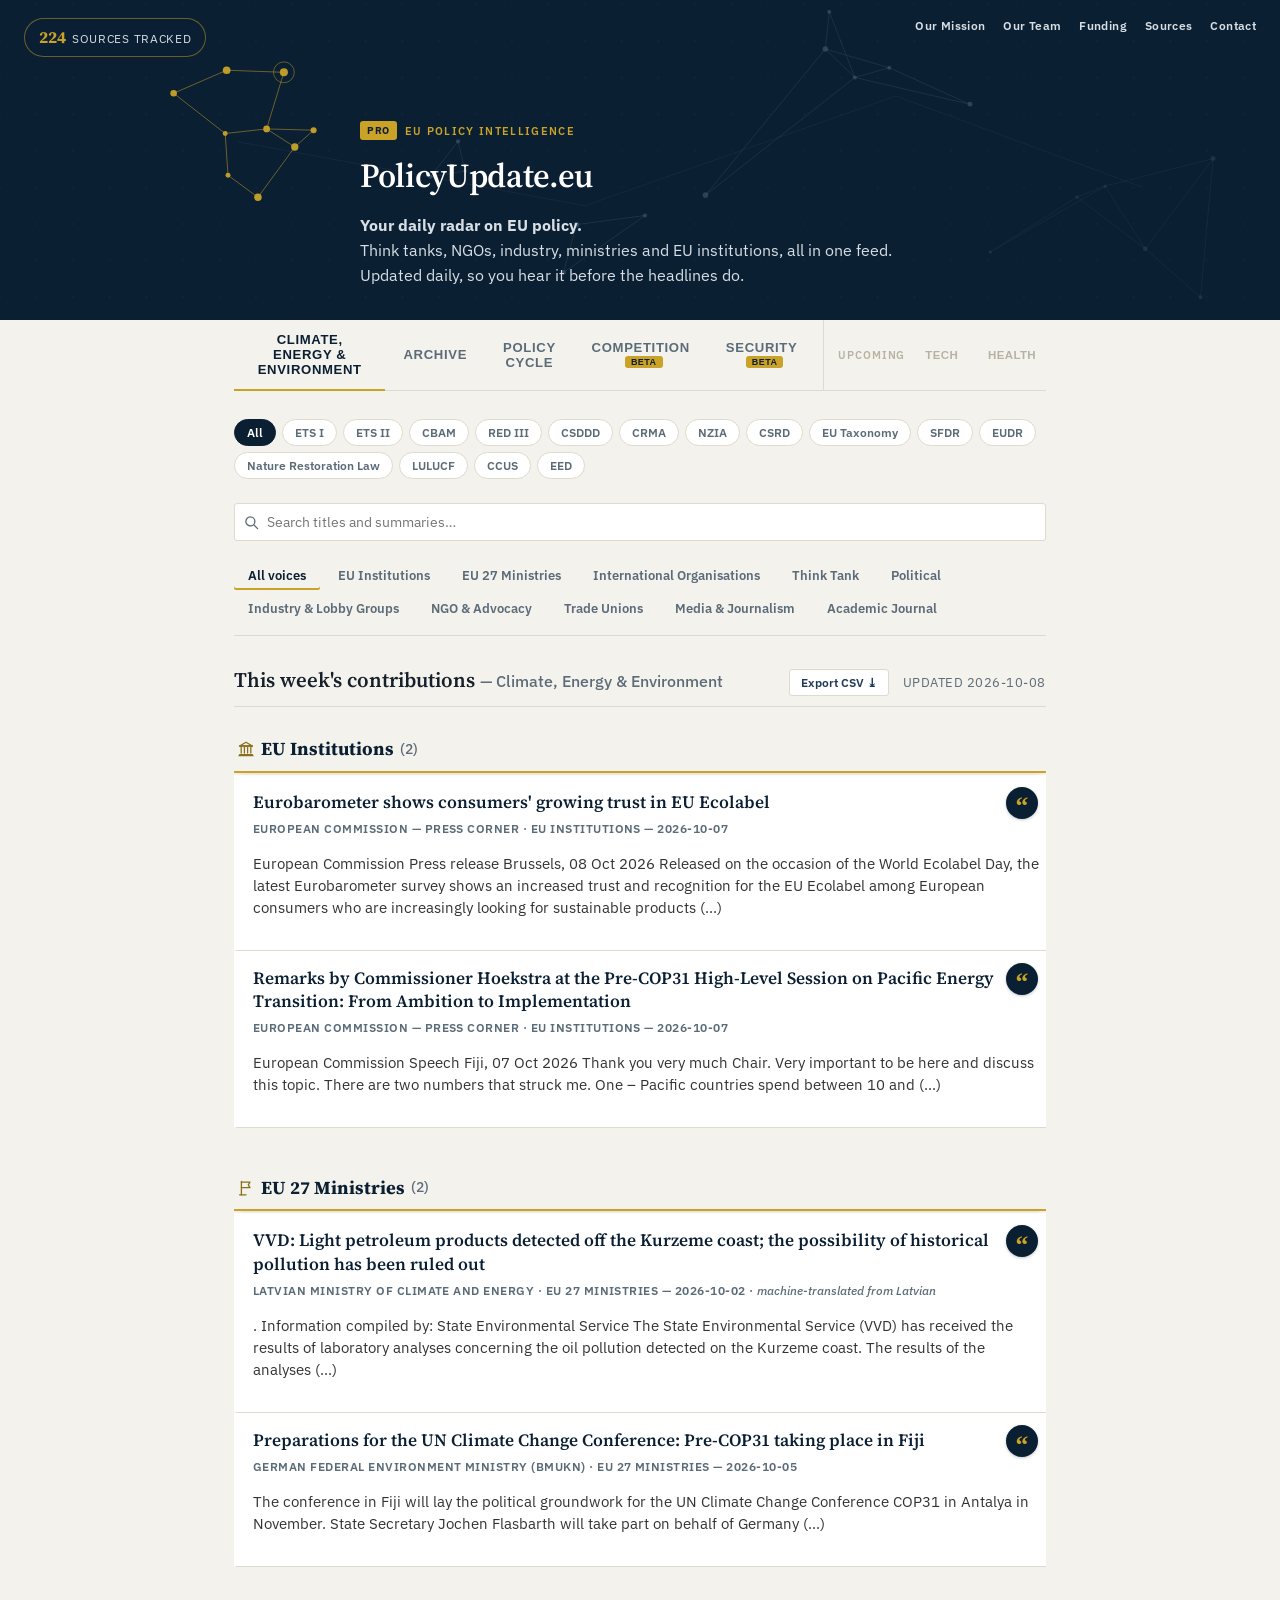
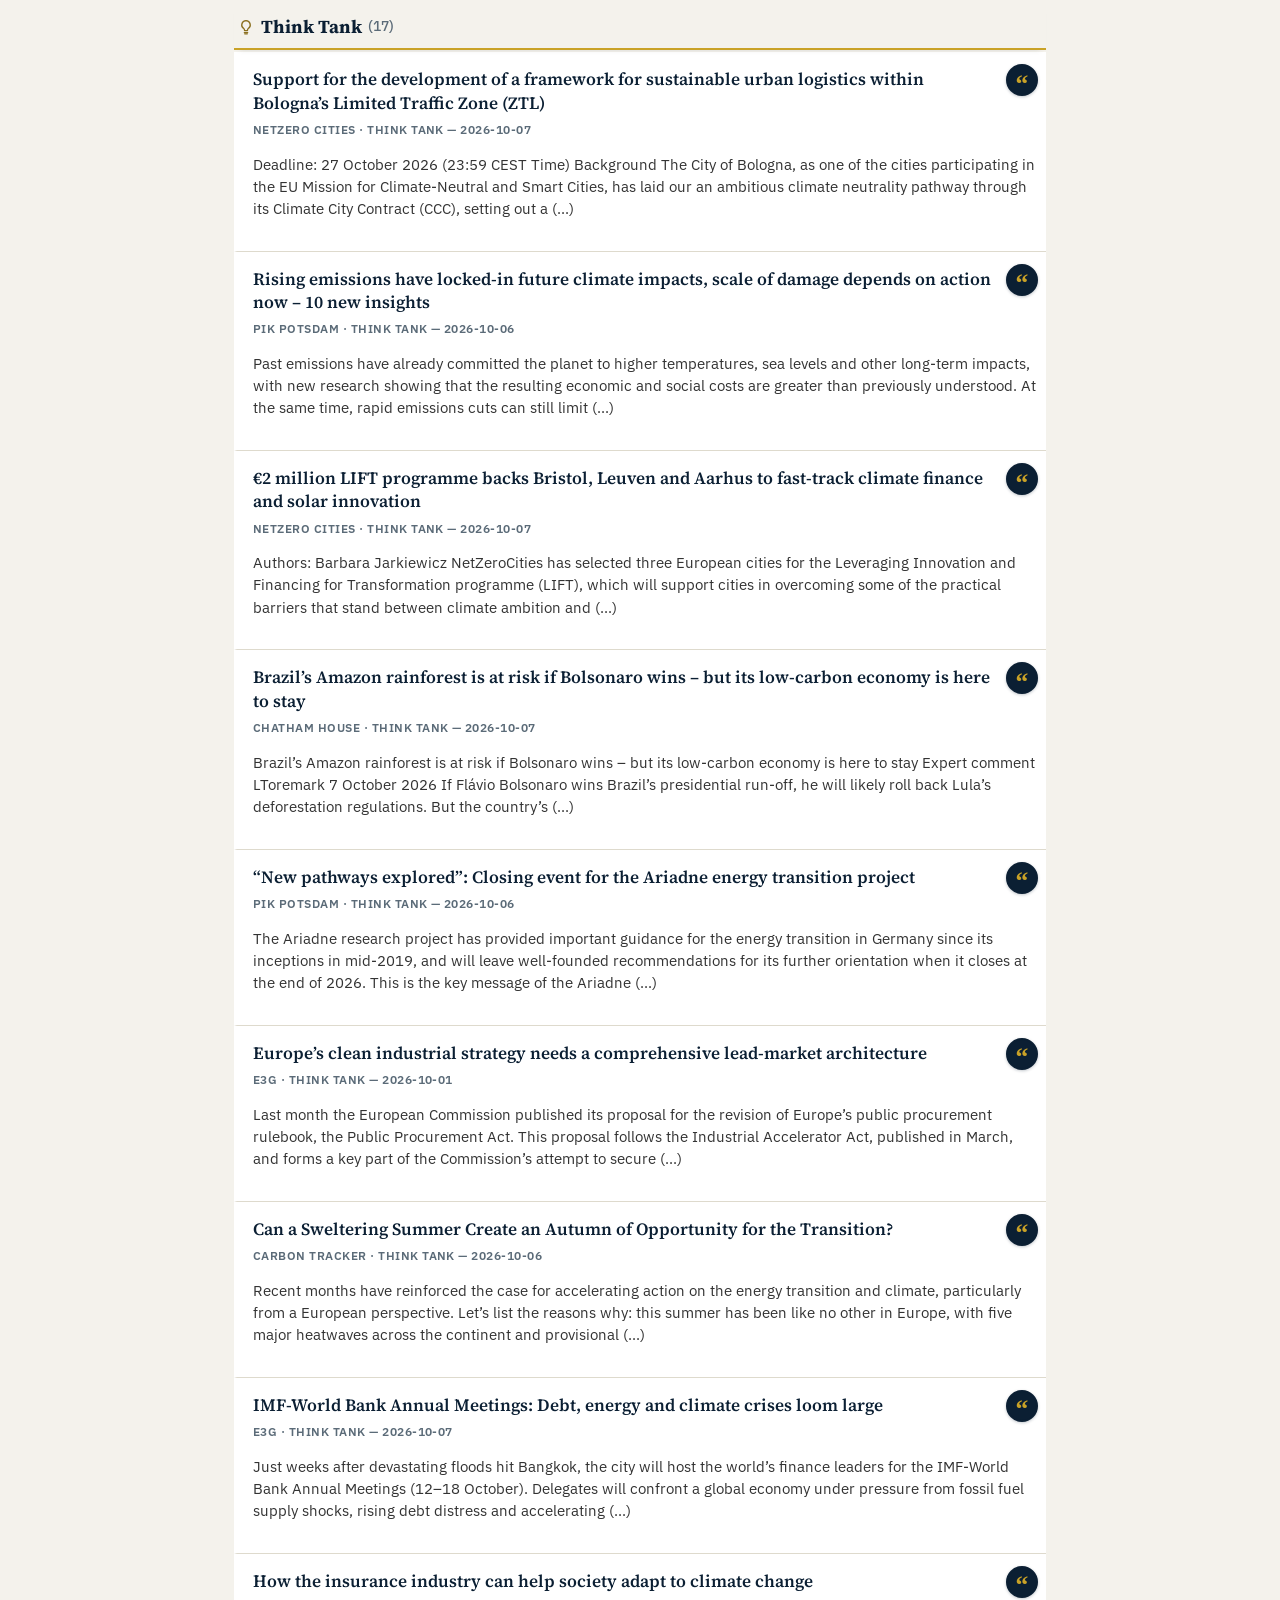
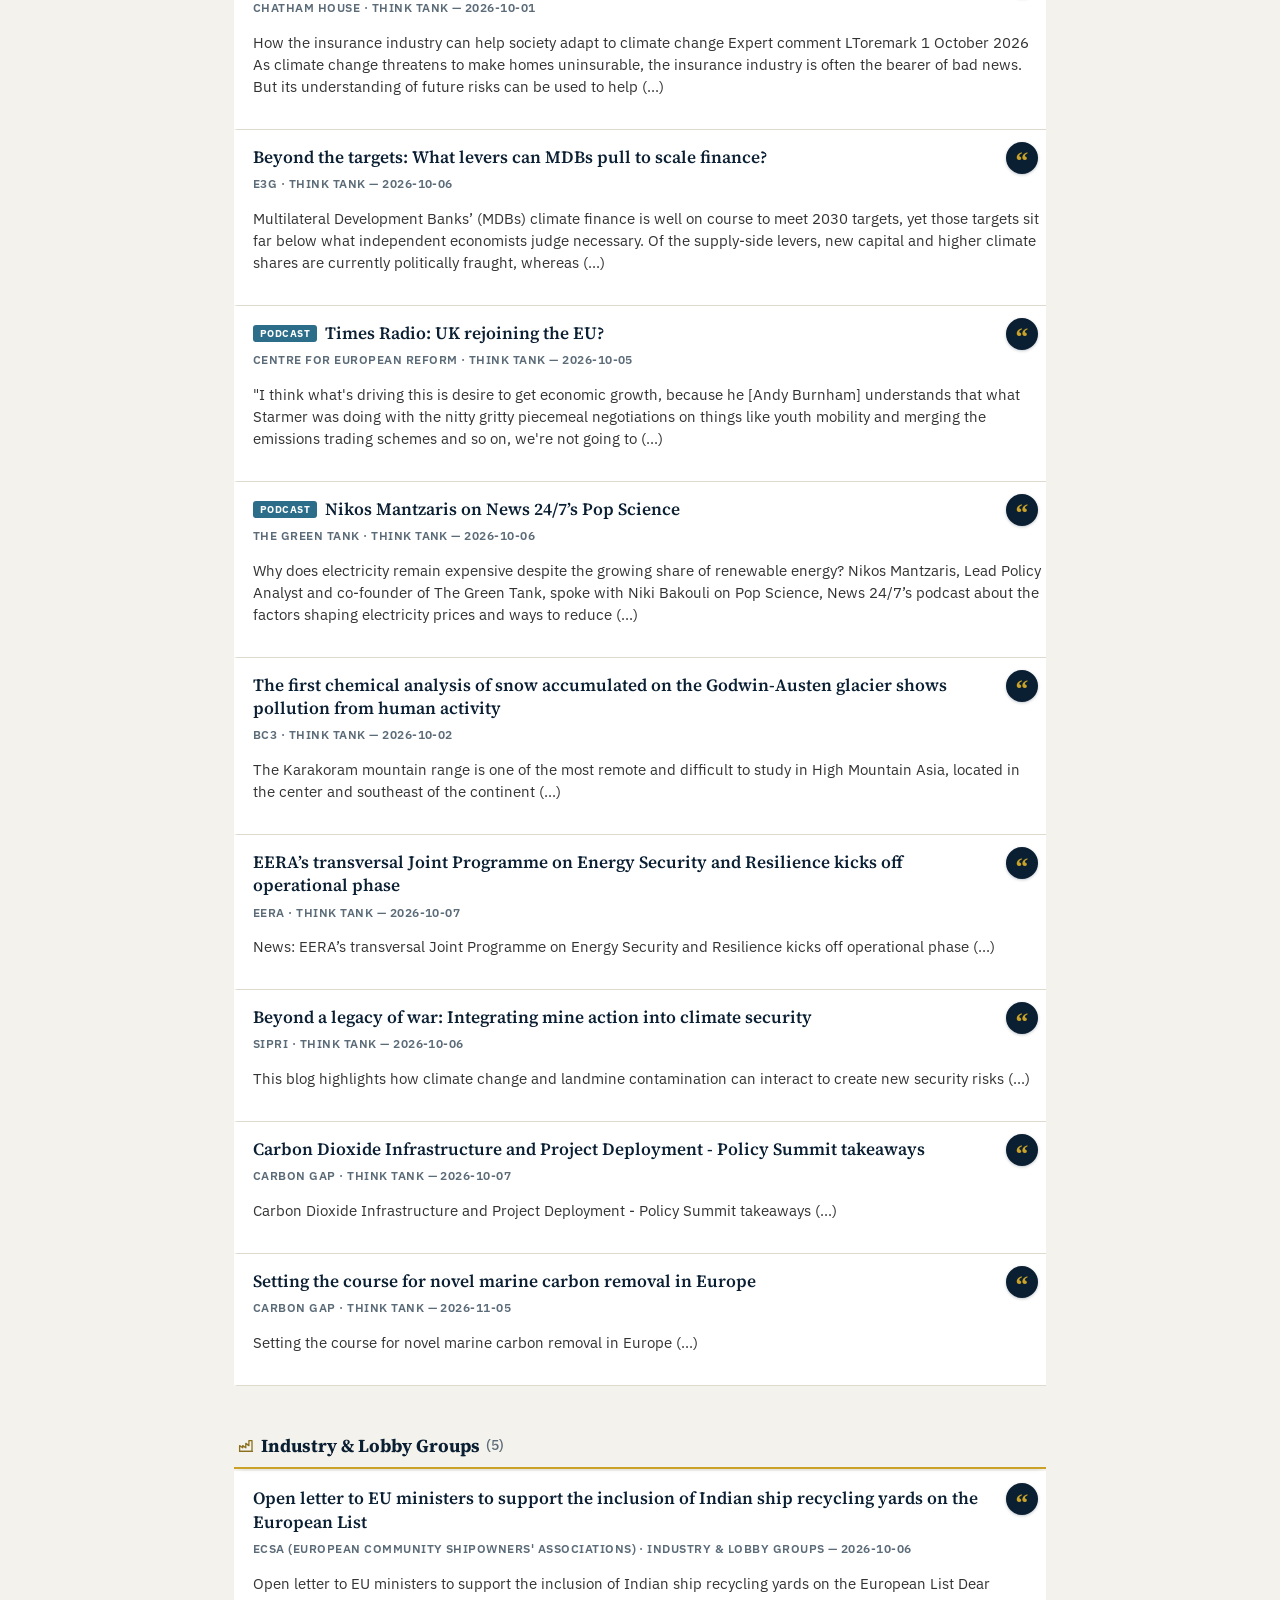
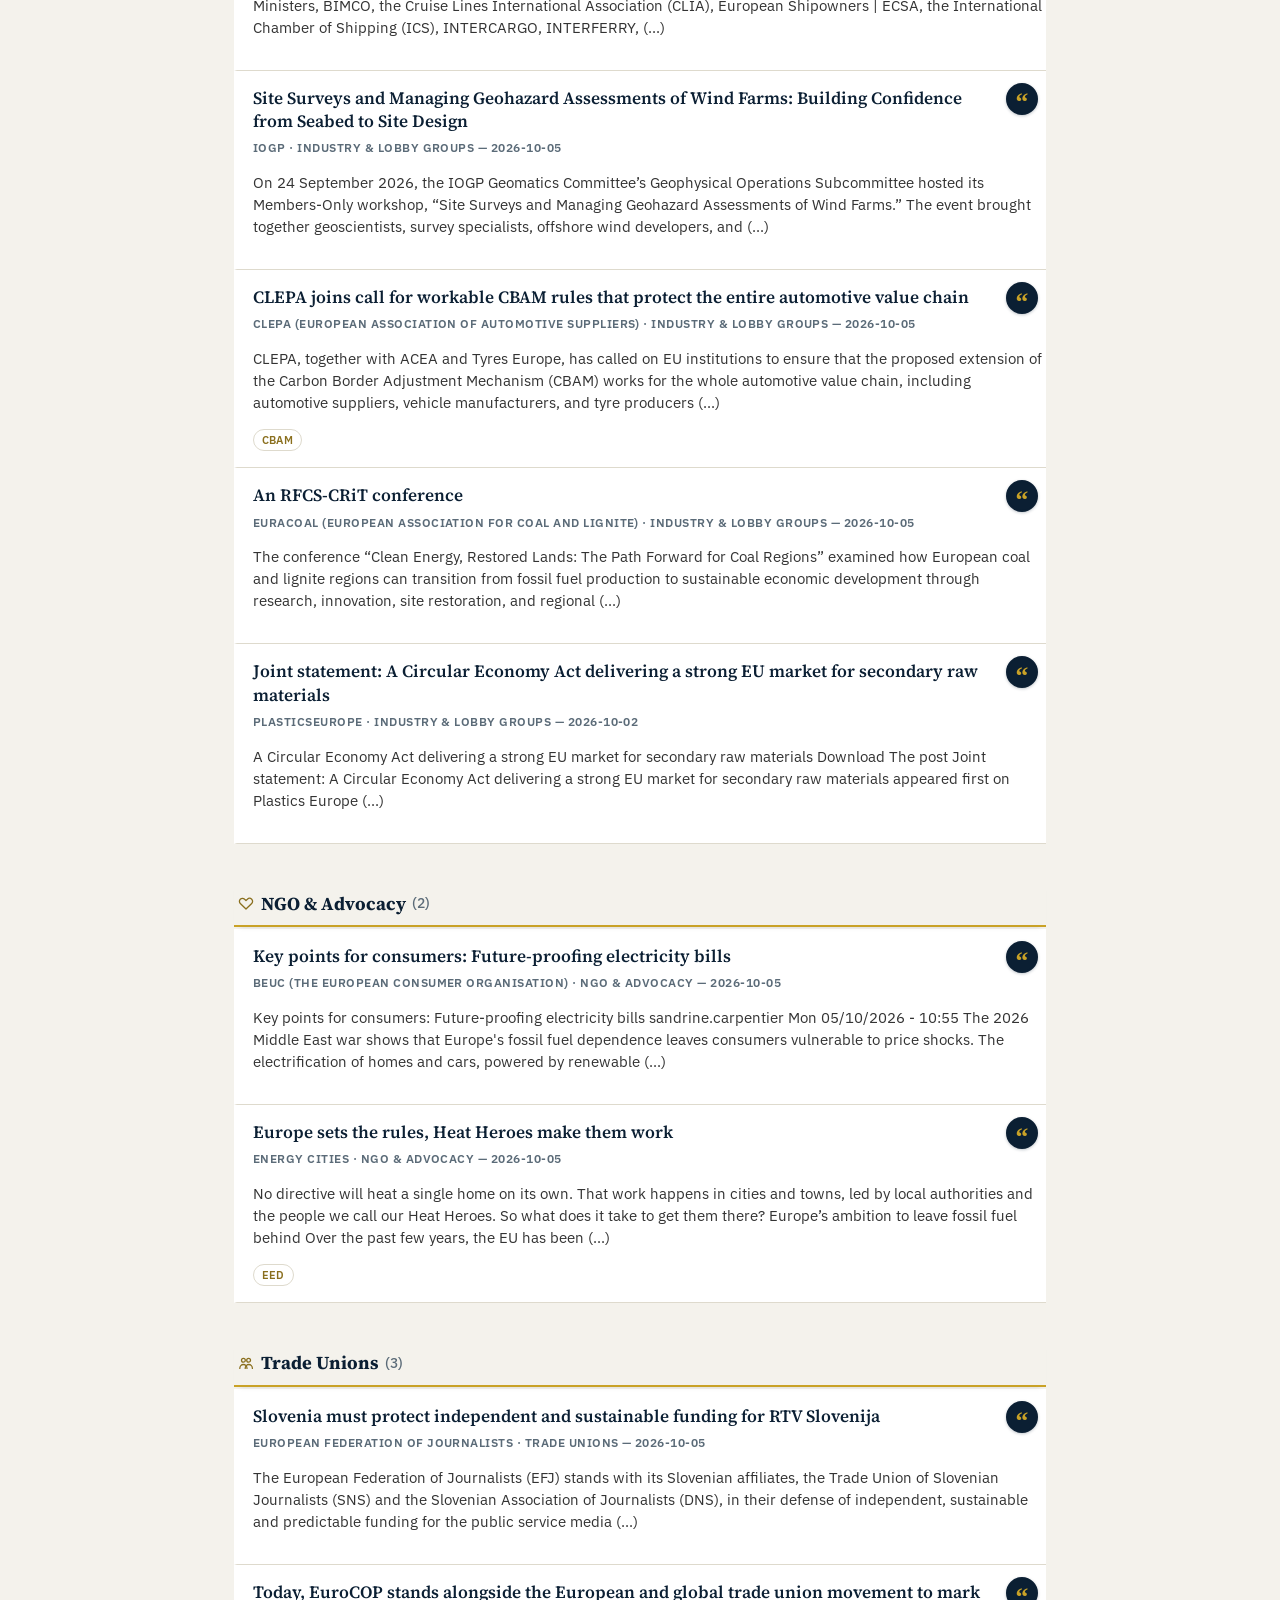
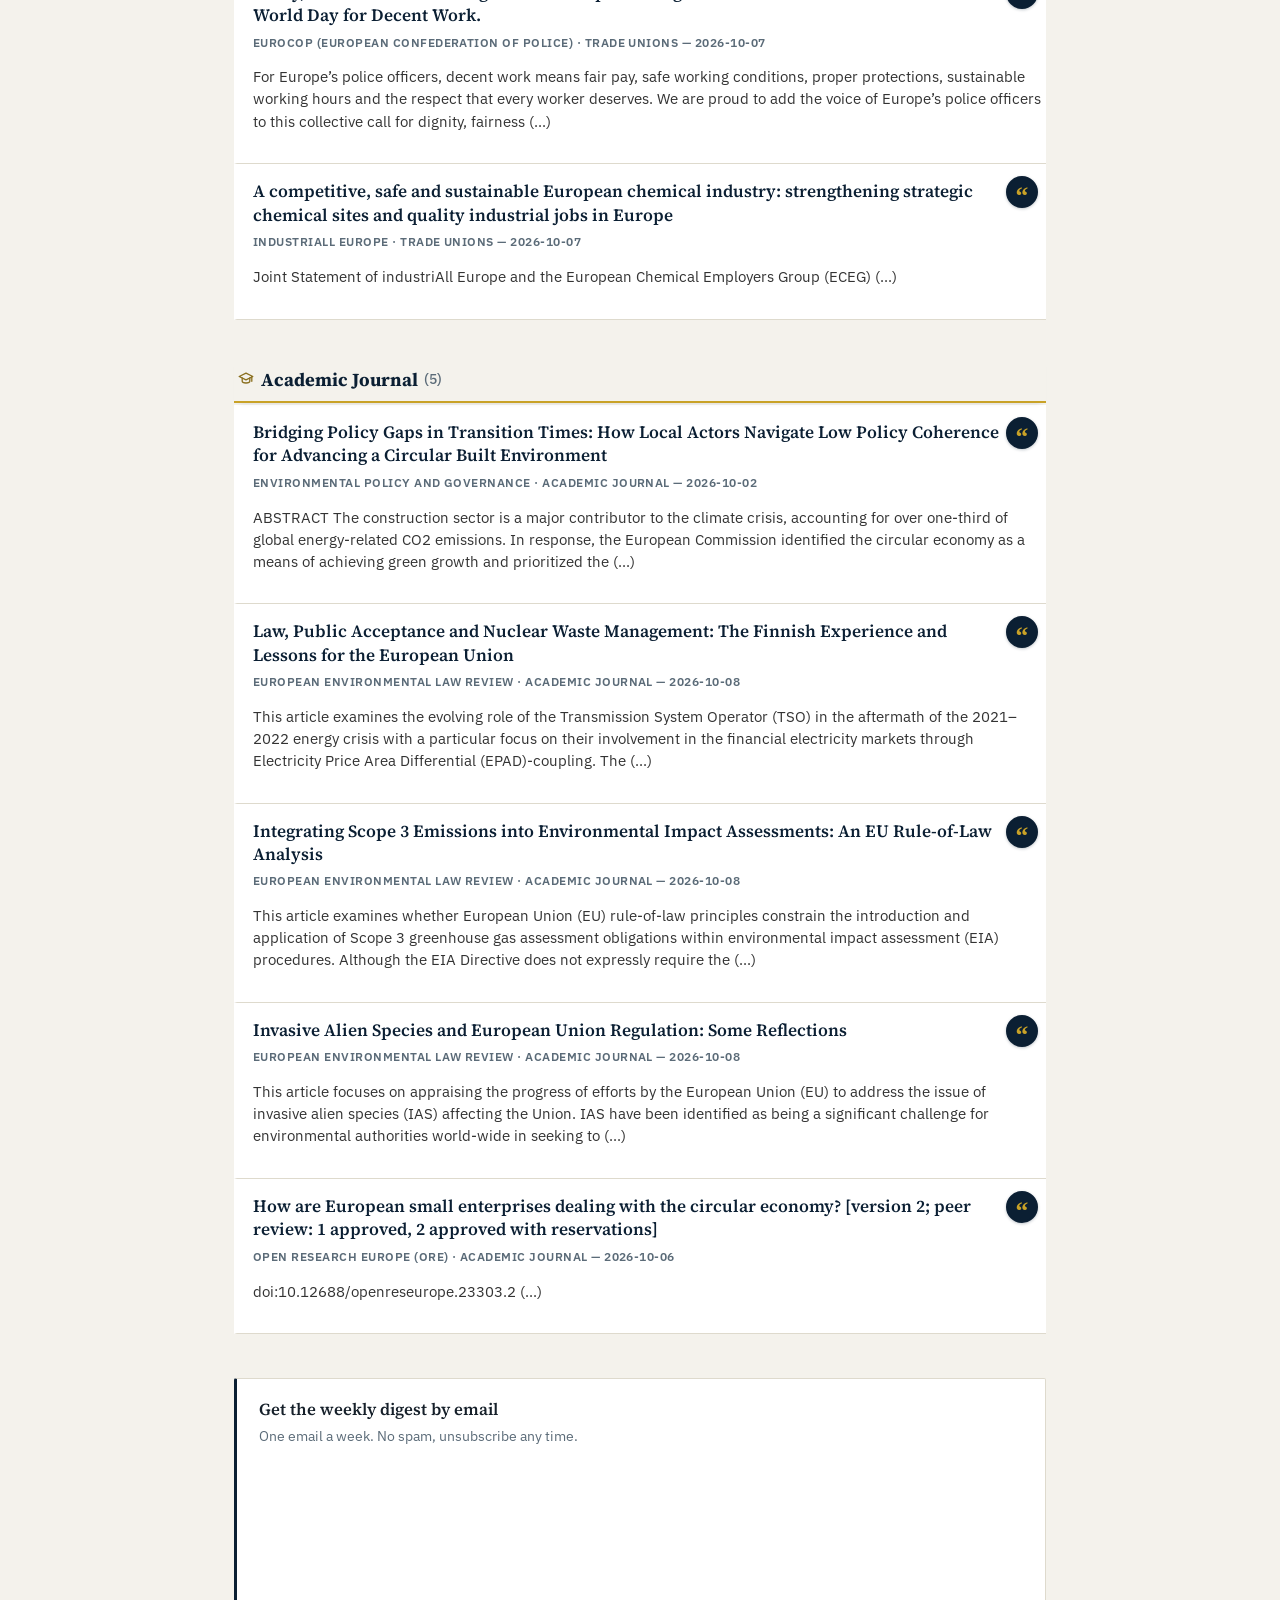
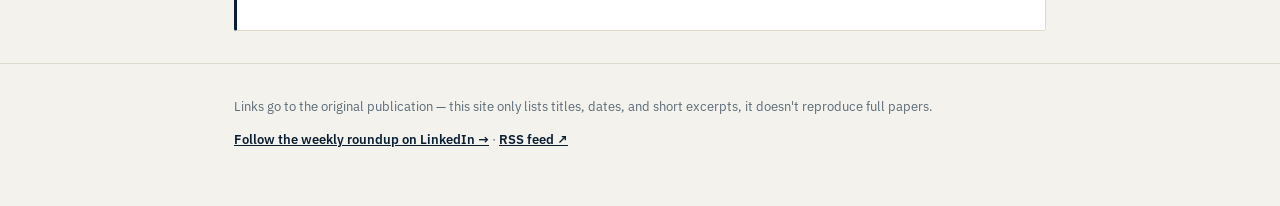
==== commit c867bc32: "Digest update" ====
--- a/site/index.html
+++ b/site/index.html
@@ -220,7 +220,7 @@
         <h2>This week's contributions <span id="active-field-label">— Climate, Energy &amp; Environment</span></h2>
         <div class="digest-header-actions">
           <button type="button" class="export-csv-btn" title="Export the entries currently shown as a CSV file">Export CSV ⤓</button>
-          <span id="generated-date" class="generated-date"><!--STATIC_DATE_START-->Updated 2026-10-07<!--STATIC_DATE_END--></span>
+          <span id="generated-date" class="generated-date"><!--STATIC_DATE_START-->Updated 2026-10-08<!--STATIC_DATE_END--></span>
         </div>
       </div>
       <!-- The block between STATIC_ENTRIES_START/END is regenerated by
@@ -262,7 +262,7 @@
     <article class="entry-card">
       
       <h3><a href="https://kluwerlawonline.com/JournalArticle/European+Energy+and+Environmental+Law+Review/35.3/EELR2026011" target="_blank" rel="noopener">Law, Public Acceptance and Nuclear Waste Management: The Finnish Experience and Lessons for the European Union</a></h3>
-      <div class="entry-meta">European Environmental Law Review · Academic Journal — 2026-10-07</div>
+      <div class="entry-meta">European Environmental Law Review · Academic Journal — 2026-10-08</div>
       <p class="entry-summary">This article examines the evolving role of the Transmission System Operator (TSO) in the aftermath of the 2021–2022 energy crisis with a particular focus on their involvement in the financial electricity markets through Electricity Price Area Differential (EPAD)-coupling. The (...)</p>
       
     </article>
@@ -277,6 +277,22 @@
   
     <article class="entry-card">
       
+      <h3><a href="https://netzerocities.eu/2026/10/07/2-million-lift-programme-backs-bristol-leuven-and-aarhus-to-fast-track-climate-finance-and-solar-innovation/" target="_blank" rel="noopener">€2 million LIFT programme backs Bristol, Leuven and Aarhus to fast-track climate finance and solar innovation</a></h3>
+      <div class="entry-meta">Netzero Cities · Think Tank — 2026-10-07</div>
+      <p class="entry-summary">Authors: Barbara Jarkiewicz NetZeroCities has selected three European cities for the Leveraging Innovation and Financing for Transformation programme (LIFT), which will support cities in overcoming some of the practical barriers that stand between climate ambition and (...)</p>
+      
+    </article>
+  
+    <article class="entry-card">
+      <a href="https://www.chathamhouse.org/2026/10/brazils-amazon-rainforest-risk-if-bolsonaro-wins-its-low-carbon-economy-here-stay" target="_blank" rel="noopener"><img class="entry-image" src="https://www.chathamhouse.org/sites/default/files/styles/chat_social_twitter_1200_600/public/2026-10/2026-10-07-brazil-bolsonaro-climate-2298112697.jpg?itok=Pizp0ONJ" alt="" loading="lazy" onerror="this.remove()"></a>
+      <h3><a href="https://www.chathamhouse.org/2026/10/brazils-amazon-rainforest-risk-if-bolsonaro-wins-its-low-carbon-economy-here-stay" target="_blank" rel="noopener">Brazil’s Amazon rainforest is at risk if Bolsonaro wins – but its low-carbon economy is here to stay</a></h3>
+      <div class="entry-meta">Chatham House · Think Tank — 2026-10-07</div>
+      <p class="entry-summary">Brazil’s Amazon rainforest is at risk if Bolsonaro wins – but its low-carbon economy is here to stay Expert comment LToremark 7 October 2026 If Flávio Bolsonaro wins Brazil’s presidential run-off, he will likely roll back Lula’s deforestation regulations. But the country’s (...)</p>
+      
+    </article>
+  
+    <article class="entry-card">
+      
       <h3><a href="https://www.iogp.org/blog/news/site-surveys-and-managing-geohazard-assessments-of-wind-farms-building-confidence-from-seabed-to-site-design/" target="_blank" rel="noopener">Site Surveys and Managing Geohazard Assessments of Wind Farms: Building Confidence from Seabed to Site Design</a></h3>
       <div class="entry-meta">IOGP · Industry &amp; Lobby Groups — 2026-10-05</div>
       <p class="entry-summary">On 24 September 2026, the IOGP Geomatics Committee’s Geophysical Operations Subcommittee hosted its Members-Only workshop, “Site Surveys and Managing Geohazard Assessments of Wind Farms.” The event brought together geoscientists, survey specialists, offshore wind developers, and (...)</p>
@@ -286,7 +302,7 @@
     <article class="entry-card">
       
       <h3><a href="https://kluwerlawonline.com/JournalArticle/European+Energy+and+Environmental+Law+Review/35.3/EELR2026014" target="_blank" rel="noopener">Integrating Scope 3 Emissions into Environmental Impact Assessments: An EU Rule-of-Law Analysis</a></h3>
-      <div class="entry-meta">European Environmental Law Review · Academic Journal — 2026-10-07</div>
+      <div class="entry-meta">European Environmental Law Review · Academic Journal — 2026-10-08</div>
       <p class="entry-summary">This article examines whether European Union (EU) rule-of-law principles constrain the introduction and application of Scope 3 greenhouse gas assessment obligations within environmental impact assessment (EIA) procedures. Although the EIA Directive does not expressly require the (...)</p>
       
     </article>
@@ -301,14 +317,6 @@
   
     <article class="entry-card">
       
-      <h3><a href="https://eeb.org/en/eeb-pull-out-of-crittical-chemicals-alliance-over-industry-capture-and-deregulation-risks/" target="_blank" rel="noopener">EEB pull out of Critical Chemicals Alliance over industry capture and deregulation risks</a></h3>
-      <div class="entry-meta">EEB (European Environmental Bureau) · NGO &amp; Advocacy — 2026-10-01</div>
-      <p class="entry-summary">Brussels, 1 October – The European Environmental Bureau (EEB) today announced its withdrawal from the Critical Chemicals Alliance (CCA) , warning that the initiative is set to preserve current chemical production, including hazardous, carbon-intensive and fossil-dependent (...)</p>
-      
-    </article>
-  
-    <article class="entry-card">
-      
       <h3><a href="https://www.pik-potsdam.de/en/news/latest-news/new-pathways-explored-closing-event-for-the-ariadne-energy-transition-project" target="_blank" rel="noopener">“New pathways explored”: Closing event for the Ariadne energy transition project</a></h3>
       <div class="entry-meta">PIK Potsdam · Think Tank — 2026-10-06</div>
       <p class="entry-summary">The Ariadne research project has provided important guidance for the energy transition in Germany since its inceptions in mid-2019, and will leave well-founded recommendations for its further orientation when it closes at the end of 2026. This is the key message of the Ariadne (...)</p>
@@ -334,7 +342,7 @@
     <article class="entry-card">
       
       <h3><a href="https://kluwerlawonline.com/JournalArticle/European+Energy+and+Environmental+Law+Review/35.3/EELR2026013" target="_blank" rel="noopener">Invasive Alien Species and European Union Regulation: Some Reflections</a></h3>
-      <div class="entry-meta">European Environmental Law Review · Academic Journal — 2026-10-07</div>
+      <div class="entry-meta">European Environmental Law Review · Academic Journal — 2026-10-08</div>
       <p class="entry-summary">This article focuses on appraising the progress of efforts by the European Union (EU) to address the issue of invasive alien species (IAS) affecting the Union. IAS have been identified as being a significant challenge for environmental authorities world-wide in seeking to (...)</p>
       
     </article>
@@ -348,26 +356,10 @@
     </article>
   
     <article class="entry-card">
-      <a href="https://www.epg-thinktank.org/can-demand-side-response-keep-romanias-lights-on-under-system-stress/" target="_blank" rel="noopener"><img class="entry-image" src="https://www.epg-thinktank.org/wp-content/uploads/2026/09/EPG-Publication-page_Do-We-Still-Need-Coal-Commentary.png" alt="" loading="lazy" onerror="this.remove()"></a>
-      <h3><a href="https://www.epg-thinktank.org/can-demand-side-response-keep-romanias-lights-on-under-system-stress/" target="_blank" rel="noopener">Can Demand Side Response Keep Romania’s Lights on Under System Stress?</a></h3>
-      <div class="entry-meta">EPG Thinktank · Think Tank — 2026-10-01</div>
-      <p class="entry-summary">Download the PDF Demand Side Response (DSR) could provide a credible alternative to keeping coal capacity online while supporting Romania’s longer-term energy transition, with energy storage and increased low carbon capacities. Romania’s DSR potential is estimated at up to 235 (...)</p>
-      
-    </article>
-  
-    <article class="entry-card">
       
       <h3><a href="https://www.e3g.org/news/imf-world-bank-annual-meetings-debt-energy-and-climate-crises-loom-large/?utm_source=rss&utm_medium=rss&utm_campaign=imf-world-bank-annual-meetings-debt-energy-and-climate-crises-loom-large" target="_blank" rel="noopener">IMF-World Bank Annual Meetings: Debt, energy and climate crises loom large</a></h3>
       <div class="entry-meta">E3G · Think Tank — 2026-10-07</div>
       <p class="entry-summary">Just weeks after devastating floods hit Bangkok, the city will host the world’s finance leaders for the IMF-World Bank Annual Meetings (12–18 October). Delegates will confront a global economy under pressure from fossil fuel supply shocks, rising debt distress and accelerating (...)</p>
-      
-    </article>
-  
-    <article class="entry-card">
-      
-      <h3><a href="https://www.e3g.org/news/what-could-a-climate-council-unlock-for-indonesia-s-climate-agenda/?utm_source=rss&utm_medium=rss&utm_campaign=what-could-a-climate-council-unlock-for-indonesia-s-climate-agenda" target="_blank" rel="noopener">What could a climate council unlock for Indonesia’s climate agenda?</a></h3>
-      <div class="entry-meta">E3G · Think Tank — 2026-09-30</div>
-      <p class="entry-summary">With a draft climate bill introduced, Indonesia may be entering a new era of climate governance. Establishing a climate council is one option on the table . Drawing on models from over 25 countries, where similar institutions have demonstrated their value, a new climate (...)</p>
       
     </article>
   
@@ -392,14 +384,6 @@
       <h3><a href="https://www.beuc.eu/tools/key-points-consumers-future-proofing-electricity-bills" target="_blank" rel="noopener">Key points for consumers: Future-proofing electricity bills</a></h3>
       <div class="entry-meta">BEUC (The European Consumer Organisation) · NGO &amp; Advocacy — 2026-10-05</div>
       <p class="entry-summary">Key points for consumers: Future-proofing electricity bills sandrine.carpentier Mon 05/10/2026 - 10:55 The 2026 Middle East war shows that Europe's fossil fuel dependence leaves consumers vulnerable to price shocks. The electrification of homes and cars, powered by renewable (...)</p>
-      
-    </article>
-  
-    <article class="entry-card">
-      <a href="https://thegreentank.gr/en/2026/10/01/emissionswatch-aug26-en/?utm_source=rss&utm_medium=rss&utm_campaign=emissionswatch-aug26-en" target="_blank" rel="noopener"><img class="entry-image" src="https://thegreentank.gr/wp-content/uploads/2024/08/co2.jpg" alt="" loading="lazy" onerror="this.remove()"></a>
-      <h3><a href="https://thegreentank.gr/en/2026/10/01/emissionswatch-aug26-en/?utm_source=rss&utm_medium=rss&utm_campaign=emissionswatch-aug26-en" target="_blank" rel="noopener">The Carbon Footprint of Electricity Production –  August 2026</a></h3>
-      <div class="entry-meta">The Green Tank · Think Tank — 2026-10-01</div>
-      <p class="entry-summary">The upward trend in power sector emissions continued in August, reaching 1.38 million tonnes (+7.8% compared with July), driven by increased use of lignite and fossil gas, despite the record level of renewable energy generation recorded in the same month. With the addition of (...)</p>
       
     </article>
   
@@ -421,10 +405,10 @@
   
     <article class="entry-card">
       
-      <h3><a href="https://ieep.eu/news/three-months-countdown-from-political-debate-to-execution-of-the-eu-deforestation-regulation/" target="_blank" rel="noopener">Three months countdown: from political debate to execution of the EU Deforestation Regulation</a></h3>
-      <div class="entry-meta">IEEP · Think Tank — 2026-10-01</div>
-      <p class="entry-summary">With three months to go before the EU Deforestation Regulation (EUDR) is enforced, IEEP and World Resources Institute brought together the European Commission and business voices to address the question: are you ready for the EUDR? The answer was a resounding ‘yes’. The post (...)</p>
-      <div class="entry-tags"><span class="entry-tag">EUDR</span></div>
+      <h3><a href="https://eurocop.org/today-eurocop-stands-alongside-the-european-and-global-trade-union-movement-to-mark-world-day-for-decent-work/?utm_source=rss&utm_medium=rss&utm_campaign=today-eurocop-stands-alongside-the-european-and-global-trade-union-movement-to-mark-world-day-for-decent-work" target="_blank" rel="noopener">Today, EuroCOP stands alongside the European and global trade union movement to mark World Day for Decent Work.</a></h3>
+      <div class="entry-meta">EuroCOP (European Confederation of Police) · Trade Unions — 2026-10-07</div>
+      <p class="entry-summary">For Europe’s police officers, decent work means fair pay, safe working conditions, proper protections, sustainable working hours and the respect that every worker deserves. We are proud to add the voice of Europe’s police officers to this collective call for dignity, fairness (...)</p>
+      
     </article>
   
     <article class="entry-card">
@@ -445,22 +429,6 @@
   
     <article class="entry-card">
       
-      <h3><a href="https://www.ecologic.eu/20682" target="_blank" rel="noopener">From Cities to Seas: Humboldt Fellows Explore Nature-Based Solutions and Ecosystem-Based Governance</a></h3>
-      <div class="entry-meta">Ecologic Institute · Think Tank — 2026-09-30</div>
-      <p class="entry-summary">Ecologic Institute welcomed the International Climate Protection Fellows of the Alexander von Humboldt Foundation. The visit brought together a highly interdisciplinary group exploring how nature-based solutions and ecosystem-based governance can help turn complex environmental (...)</p>
-      
-    </article>
-  
-    <article class="entry-card">
-      
-      <h3><a href="https://eu-mayors.ec.europa.eu/en/news/public-innovation-and-energy-communities-towards-participatory-democracies" target="_blank" rel="noopener">Public innovation and Energy Communities towards participatory democracies</a></h3>
-      <div class="entry-meta">EU Covenant of Mayors · EU Institutions — 2026-09-30</div>
-      <p class="entry-summary">Energy communities are opening up new ways for people and local actors to collectively engage in the energy system. With public purpose and support, they can go beyond sustainability: strengthening local cooperation, tackling energy poverty and building shared ownership and (...)</p>
-      
-    </article>
-  
-    <article class="entry-card">
-      
       <h3><a href="https://www.kem.gov.lv/lv/jaunums/vvd-kurzemes-piekraste-konstateti-vieglie-naftas-produkti-izslegta-vesturiska-piesarnojuma-versija" target="_blank" rel="noopener">VVD: Light petroleum products detected off the Kurzeme coast; the possibility of historical pollution has been ruled out</a></h3>
       <div class="entry-meta">Latvian Ministry of Climate and Energy · EU 27 Ministries — 2026-10-02 · <span class="translated-note" title="Original title: VVD: Kurzemes piekrastē konstatēti vieglie naftas produkti, izslēgta vēsturiska piesārņojuma versija">machine-translated from Latvian</span></div>
       <p class="entry-summary">. Information compiled by: State Environmental Service The State Environmental Service (VVD) has received the results of laboratory analyses concerning the oil pollution detected on the Kurzeme coast. The results of the analyses (...)</p>
@@ -469,6 +437,22 @@
   
     <article class="entry-card">
       
+      <h3><a href="https://ec.europa.eu/commission/presscorner/detail/en/ip_26_2091" target="_blank" rel="noopener">Eurobarometer shows consumers' growing trust in EU Ecolabel</a></h3>
+      <div class="entry-meta">European Commission — Press Corner · EU Institutions — 2026-10-07</div>
+      <p class="entry-summary">European Commission Press release Brussels, 08 Oct 2026 Released on the occasion of the World Ecolabel Day, the latest Eurobarometer survey shows an increased trust and recognition for the EU Ecolabel among European consumers who are increasingly looking for sustainable products (...)</p>
+      
+    </article>
+  
+    <article class="entry-card">
+      
+      <h3><a href="https://ec.europa.eu/commission/presscorner/detail/en/speech_26_2101" target="_blank" rel="noopener">Remarks by Commissioner Hoekstra at the Pre-COP31 High-Level Session on Pacific Energy Transition: From Ambition to Implementation</a></h3>
+      <div class="entry-meta">European Commission — Press Corner · EU Institutions — 2026-10-07</div>
+      <p class="entry-summary">European Commission Speech Fiji, 07 Oct 2026 Thank you very much Chair. Very important to be here and discuss this topic. There are two numbers that struck me. One – Pacific countries spend between 10 and (...)</p>
+      
+    </article>
+  
+    <article class="entry-card">
+      
       <h3><a href="https://plasticseurope.org/media/joint-statement-a-circular-economy-act-delivering-a-strong-eu-market-for-secondary-raw-materials/" target="_blank" rel="noopener">Joint statement: A Circular Economy Act delivering a strong EU market for secondary raw materials</a></h3>
       <div class="entry-meta">PlasticsEurope · Industry &amp; Lobby Groups — 2026-10-02</div>
       <p class="entry-summary">A Circular Economy Act delivering a strong EU market for secondary raw materials Download The post Joint statement: A Circular Economy Act delivering a strong EU market for secondary raw materials appeared first on Plastics Europe (...)</p>
@@ -493,17 +477,17 @@
   
     <article class="entry-card">
       
-      <h3><a href="https://hydrogeneurope.eu/reverion-raises-175m-series-b-to-scale-production-of-its-dispatchable-carbon-negative-power-plants-tenfold/" target="_blank" rel="noopener">Reverion Raises $175M Series B to Scale Production of its Dispatchable, Carbon-Negative Power Plants Tenfold</a></h3>
-      <div class="entry-meta">Hydrogen Europe · Industry &amp; Lobby Groups — 2026-09-30</div>
-      <p class="entry-summary">[…] The post Reverion Raises $175M Series B to Scale Production of its Dispatchable, Carbon-Negative Power Plants Tenfold appeared first on Hydrogen Europe (...)</p>
-      
-    </article>
-  
-    <article class="entry-card">
-      
-      <h3><a href="https://news.industriall-europe.eu/Article/1601" target="_blank" rel="noopener">Workers must shape Europe’s industrial transformation</a></h3>
-      <div class="entry-meta">industriAll Europe · Trade Unions — 2026-10-02</div>
-      <p class="entry-summary">The BRIDGES 5.0 project has concluded after four years of work on how Europe’s green and digital transitions can become more human-centred, sustainable and resi (...)</p>
+      <h3><a href="https://news.industriall-europe.eu/Article/1612" target="_blank" rel="noopener">A competitive, safe and sustainable European chemical industry: strengthening strategic chemical sites and quality industrial jobs in Europe</a></h3>
+      <div class="entry-meta">industriAll Europe · Trade Unions — 2026-10-07</div>
+      <p class="entry-summary">Joint Statement of industriAll Europe and the European Chemical Employers Group (ECEG) (...)</p>
+      
+    </article>
+  
+    <article class="entry-card">
+      
+      <h3><a href="https://www.eera-set.eu/news-resources/8951-eera-s-transversal-joint-programme-on-energy-security-and-resilience-kicks-off-operational-phase.html" target="_blank" rel="noopener">EERA’s transversal Joint Programme on Energy Security and Resilience kicks off operational phase</a></h3>
+      <div class="entry-meta">EERA · Think Tank — 2026-10-07</div>
+      <p class="entry-summary">News: EERA’s transversal Joint Programme on Energy Security and Resilience kicks off operational phase (...)</p>
       
     </article>
   
@@ -517,7 +501,7 @@
   
     <article class="entry-card">
       
-      <h3><a href="https://open-research-europe.ec.europa.eu/articles/6-163/v2?src=rss" target="_blank" rel="noopener">How are European small enterprises dealing with the circular economy? [version 2; peer review: 3 approved with reservations]</a></h3>
+      <h3><a href="https://open-research-europe.ec.europa.eu/articles/6-163/v2?src=rss" target="_blank" rel="noopener">How are European small enterprises dealing with the circular economy? [version 2; peer review: 1 approved, 2 approved with reservations]</a></h3>
       <div class="entry-meta">Open Research Europe (ORE) · Academic Journal — 2026-10-06</div>
       <p class="entry-summary">doi:10.12688/openreseurope.23303.2 (...)</p>
       
@@ -554,7 +538,7 @@
       <div id="archive-months">
         <!--STATIC_ARCHIVE_START-->
       <details class="archive-year" open>
-        <summary>2026 <span class="archive-count">(184)</span></summary>
+        <summary>2026 <span class="archive-count">(191)</span></summary>
         <div class="archive-year-months">
           
               <details class="archive-month" open>
@@ -573,7 +557,7 @@
               </details>
             
               <details class="archive-month">
-                <summary>October 2026 <span class="archive-count">(35)</span></summary>
+                <summary>October 2026 <span class="archive-count">(42)</span></summary>
                 <div class="entries">
                   
     <article class="entry-card">
@@ -603,7 +587,7 @@
     <article class="entry-card">
       
       <h3><a href="https://kluwerlawonline.com/JournalArticle/European+Energy+and+Environmental+Law+Review/35.3/EELR2026011" target="_blank" rel="noopener">Law, Public Acceptance and Nuclear Waste Management: The Finnish Experience and Lessons for the European Union</a></h3>
-      <div class="entry-meta">European Environmental Law Review · Academic Journal — 2026-10-07</div>
+      <div class="entry-meta">European Environmental Law Review · Academic Journal — 2026-10-08</div>
       <p class="entry-summary">This article examines the evolving role of the Transmission System Operator (TSO) in the aftermath of the 2021–2022 energy crisis with a particular focus on their involvement in the financial electricity markets through Electricity Price Area Differential (EPAD)-coupling. The (...)</p>
       
     </article>
@@ -618,6 +602,22 @@
   
     <article class="entry-card">
       
+      <h3><a href="https://netzerocities.eu/2026/10/07/2-million-lift-programme-backs-bristol-leuven-and-aarhus-to-fast-track-climate-finance-and-solar-innovation/" target="_blank" rel="noopener">€2 million LIFT programme backs Bristol, Leuven and Aarhus to fast-track climate finance and solar innovation</a></h3>
+      <div class="entry-meta">Netzero Cities · Think Tank — 2026-10-07</div>
+      <p class="entry-summary">Authors: Barbara Jarkiewicz NetZeroCities has selected three European cities for the Leveraging Innovation and Financing for Transformation programme (LIFT), which will support cities in overcoming some of the practical barriers that stand between climate ambition and (...)</p>
+      
+    </article>
+  
+    <article class="entry-card">
+      <a href="https://www.chathamhouse.org/2026/10/brazils-amazon-rainforest-risk-if-bolsonaro-wins-its-low-carbon-economy-here-stay" target="_blank" rel="noopener"><img class="entry-image" src="https://www.chathamhouse.org/sites/default/files/styles/chat_social_twitter_1200_600/public/2026-10/2026-10-07-brazil-bolsonaro-climate-2298112697.jpg?itok=Pizp0ONJ" alt="" loading="lazy" onerror="this.remove()"></a>
+      <h3><a href="https://www.chathamhouse.org/2026/10/brazils-amazon-rainforest-risk-if-bolsonaro-wins-its-low-carbon-economy-here-stay" target="_blank" rel="noopener">Brazil’s Amazon rainforest is at risk if Bolsonaro wins – but its low-carbon economy is here to stay</a></h3>
+      <div class="entry-meta">Chatham House · Think Tank — 2026-10-07</div>
+      <p class="entry-summary">Brazil’s Amazon rainforest is at risk if Bolsonaro wins – but its low-carbon economy is here to stay Expert comment LToremark 7 October 2026 If Flávio Bolsonaro wins Brazil’s presidential run-off, he will likely roll back Lula’s deforestation regulations. But the country’s (...)</p>
+      
+    </article>
+  
+    <article class="entry-card">
+      
       <h3><a href="https://www.iogp.org/blog/news/site-surveys-and-managing-geohazard-assessments-of-wind-farms-building-confidence-from-seabed-to-site-design/" target="_blank" rel="noopener">Site Surveys and Managing Geohazard Assessments of Wind Farms: Building Confidence from Seabed to Site Design</a></h3>
       <div class="entry-meta">IOGP · Industry &amp; Lobby Groups — 2026-10-05</div>
       <p class="entry-summary">On 24 September 2026, the IOGP Geomatics Committee’s Geophysical Operations Subcommittee hosted its Members-Only workshop, “Site Surveys and Managing Geohazard Assessments of Wind Farms.” The event brought together geoscientists, survey specialists, offshore wind developers, and (...)</p>
@@ -627,7 +627,7 @@
     <article class="entry-card">
       
       <h3><a href="https://kluwerlawonline.com/JournalArticle/European+Energy+and+Environmental+Law+Review/35.3/EELR2026014" target="_blank" rel="noopener">Integrating Scope 3 Emissions into Environmental Impact Assessments: An EU Rule-of-Law Analysis</a></h3>
-      <div class="entry-meta">European Environmental Law Review · Academic Journal — 2026-10-07</div>
+      <div class="entry-meta">European Environmental Law Review · Academic Journal — 2026-10-08</div>
       <p class="entry-summary">This article examines whether European Union (EU) rule-of-law principles constrain the introduction and application of Scope 3 greenhouse gas assessment obligations within environmental impact assessment (EIA) procedures. Although the EIA Directive does not expressly require the (...)</p>
       
     </article>
@@ -675,7 +675,7 @@
     <article class="entry-card">
       
       <h3><a href="https://kluwerlawonline.com/JournalArticle/European+Energy+and+Environmental+Law+Review/35.3/EELR2026013" target="_blank" rel="noopener">Invasive Alien Species and European Union Regulation: Some Reflections</a></h3>
-      <div class="entry-meta">European Environmental Law Review · Academic Journal — 2026-10-07</div>
+      <div class="entry-meta">European Environmental Law Review · Academic Journal — 2026-10-08</div>
       <p class="entry-summary">This article focuses on appraising the progress of efforts by the European Union (EU) to address the issue of invasive alien species (IAS) affecting the Union. IAS have been identified as being a significant challenge for environmental authorities world-wide in seeking to (...)</p>
       
     </article>
@@ -754,6 +754,14 @@
   
     <article class="entry-card">
       
+      <h3><a href="https://eurocop.org/today-eurocop-stands-alongside-the-european-and-global-trade-union-movement-to-mark-world-day-for-decent-work/?utm_source=rss&utm_medium=rss&utm_campaign=today-eurocop-stands-alongside-the-european-and-global-trade-union-movement-to-mark-world-day-for-decent-work" target="_blank" rel="noopener">Today, EuroCOP stands alongside the European and global trade union movement to mark World Day for Decent Work.</a></h3>
+      <div class="entry-meta">EuroCOP (European Confederation of Police) · Trade Unions — 2026-10-07</div>
+      <p class="entry-summary">For Europe’s police officers, decent work means fair pay, safe working conditions, proper protections, sustainable working hours and the respect that every worker deserves. We are proud to add the voice of Europe’s police officers to this collective call for dignity, fairness (...)</p>
+      
+    </article>
+  
+    <article class="entry-card">
+      
       <h3><a href="https://ieep.eu/news/three-months-countdown-from-political-debate-to-execution-of-the-eu-deforestation-regulation/" target="_blank" rel="noopener">Three months countdown: from political debate to execution of the EU Deforestation Regulation</a></h3>
       <div class="entry-meta">IEEP · Think Tank — 2026-10-01</div>
       <p class="entry-summary">With three months to go before the EU Deforestation Regulation (EUDR) is enforced, IEEP and World Resources Institute brought together the European Commission and business voices to address the question: are you ready for the EUDR? The answer was a resounding ‘yes’. The post (...)</p>
@@ -786,6 +794,22 @@
   
     <article class="entry-card">
       
+      <h3><a href="https://ec.europa.eu/commission/presscorner/detail/en/ip_26_2091" target="_blank" rel="noopener">Eurobarometer shows consumers' growing trust in EU Ecolabel</a></h3>
+      <div class="entry-meta">European Commission — Press Corner · EU Institutions — 2026-10-07</div>
+      <p class="entry-summary">European Commission Press release Brussels, 08 Oct 2026 Released on the occasion of the World Ecolabel Day, the latest Eurobarometer survey shows an increased trust and recognition for the EU Ecolabel among European consumers who are increasingly looking for sustainable products (...)</p>
+      
+    </article>
+  
+    <article class="entry-card">
+      
+      <h3><a href="https://ec.europa.eu/commission/presscorner/detail/en/speech_26_2101" target="_blank" rel="noopener">Remarks by Commissioner Hoekstra at the Pre-COP31 High-Level Session on Pacific Energy Transition: From Ambition to Implementation</a></h3>
+      <div class="entry-meta">European Commission — Press Corner · EU Institutions — 2026-10-07</div>
+      <p class="entry-summary">European Commission Speech Fiji, 07 Oct 2026 Thank you very much Chair. Very important to be here and discuss this topic. There are two numbers that struck me. One – Pacific countries spend between 10 and (...)</p>
+      
+    </article>
+  
+    <article class="entry-card">
+      
       <h3><a href="https://plasticseurope.org/media/joint-statement-a-circular-economy-act-delivering-a-strong-eu-market-for-secondary-raw-materials/" target="_blank" rel="noopener">Joint statement: A Circular Economy Act delivering a strong EU market for secondary raw materials</a></h3>
       <div class="entry-meta">PlasticsEurope · Industry &amp; Lobby Groups — 2026-10-02</div>
       <p class="entry-summary">A Circular Economy Act delivering a strong EU market for secondary raw materials Download The post Joint statement: A Circular Economy Act delivering a strong EU market for secondary raw materials appeared first on Plastics Europe (...)</p>
@@ -818,6 +842,14 @@
   
     <article class="entry-card">
       
+      <h3><a href="https://news.industriall-europe.eu/Article/1612" target="_blank" rel="noopener">A competitive, safe and sustainable European chemical industry: strengthening strategic chemical sites and quality industrial jobs in Europe</a></h3>
+      <div class="entry-meta">industriAll Europe · Trade Unions — 2026-10-07</div>
+      <p class="entry-summary">Joint Statement of industriAll Europe and the European Chemical Employers Group (ECEG) (...)</p>
+      
+    </article>
+  
+    <article class="entry-card">
+      
       <h3><a href="https://news.industriall-europe.eu/Article/1603" target="_blank" rel="noopener">Sustainable European sovereignty must deliver for workers</a></h3>
       <div class="entry-meta">industriAll Europe · Trade Unions — 2026-10-01</div>
       <p class="entry-summary">Europe’s push for greater sovereignty must strengthen its industrial base, deliver affordable clean energy and give workers a real say in technological change. (...)</p>
@@ -834,6 +866,14 @@
   
     <article class="entry-card">
       
+      <h3><a href="https://www.eera-set.eu/news-resources/8951-eera-s-transversal-joint-programme-on-energy-security-and-resilience-kicks-off-operational-phase.html" target="_blank" rel="noopener">EERA’s transversal Joint Programme on Energy Security and Resilience kicks off operational phase</a></h3>
+      <div class="entry-meta">EERA · Think Tank — 2026-10-07</div>
+      <p class="entry-summary">News: EERA’s transversal Joint Programme on Energy Security and Resilience kicks off operational phase (...)</p>
+      
+    </article>
+  
+    <article class="entry-card">
+      
       <h3><a href="https://www.sipri.org/commentary/blog/2026/beyond-legacy-war-integrating-mine-action-climate-security" target="_blank" rel="noopener">Beyond a legacy of war: Integrating mine action into climate security</a></h3>
       <div class="entry-meta">SIPRI · Think Tank — 2026-10-06</div>
       <p class="entry-summary">This blog highlights how climate change and landmine contamination can interact to create new security risks (...)</p>
@@ -842,7 +882,7 @@
   
     <article class="entry-card">
       
-      <h3><a href="https://open-research-europe.ec.europa.eu/articles/6-163/v2?src=rss" target="_blank" rel="noopener">How are European small enterprises dealing with the circular economy? [version 2; peer review: 3 approved with reservations]</a></h3>
+      <h3><a href="https://open-research-europe.ec.europa.eu/articles/6-163/v2?src=rss" target="_blank" rel="noopener">How are European small enterprises dealing with the circular economy? [version 2; peer review: 1 approved, 2 approved with reservations]</a></h3>
       <div class="entry-meta">Open Research Europe (ORE) · Academic Journal — 2026-10-06</div>
       <p class="entry-summary">doi:10.12688/openreseurope.23303.2 (...)</p>
       
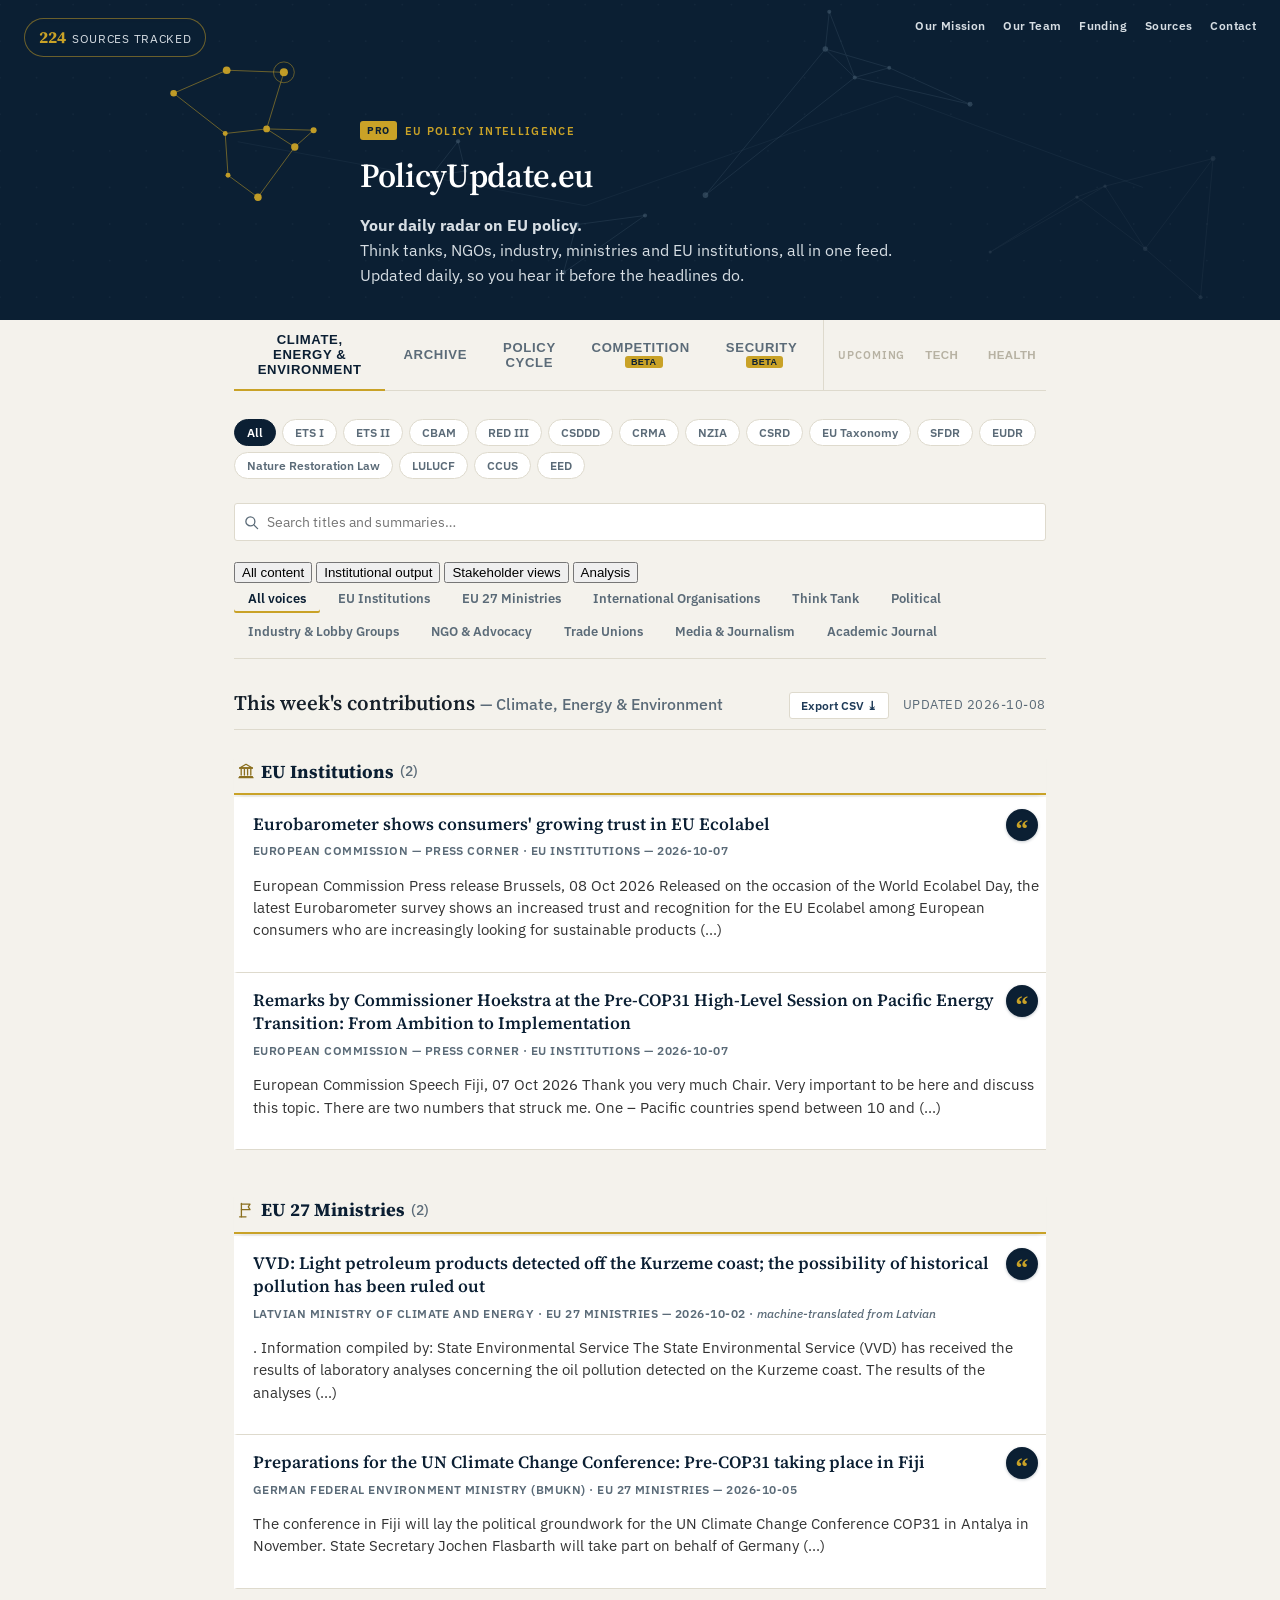
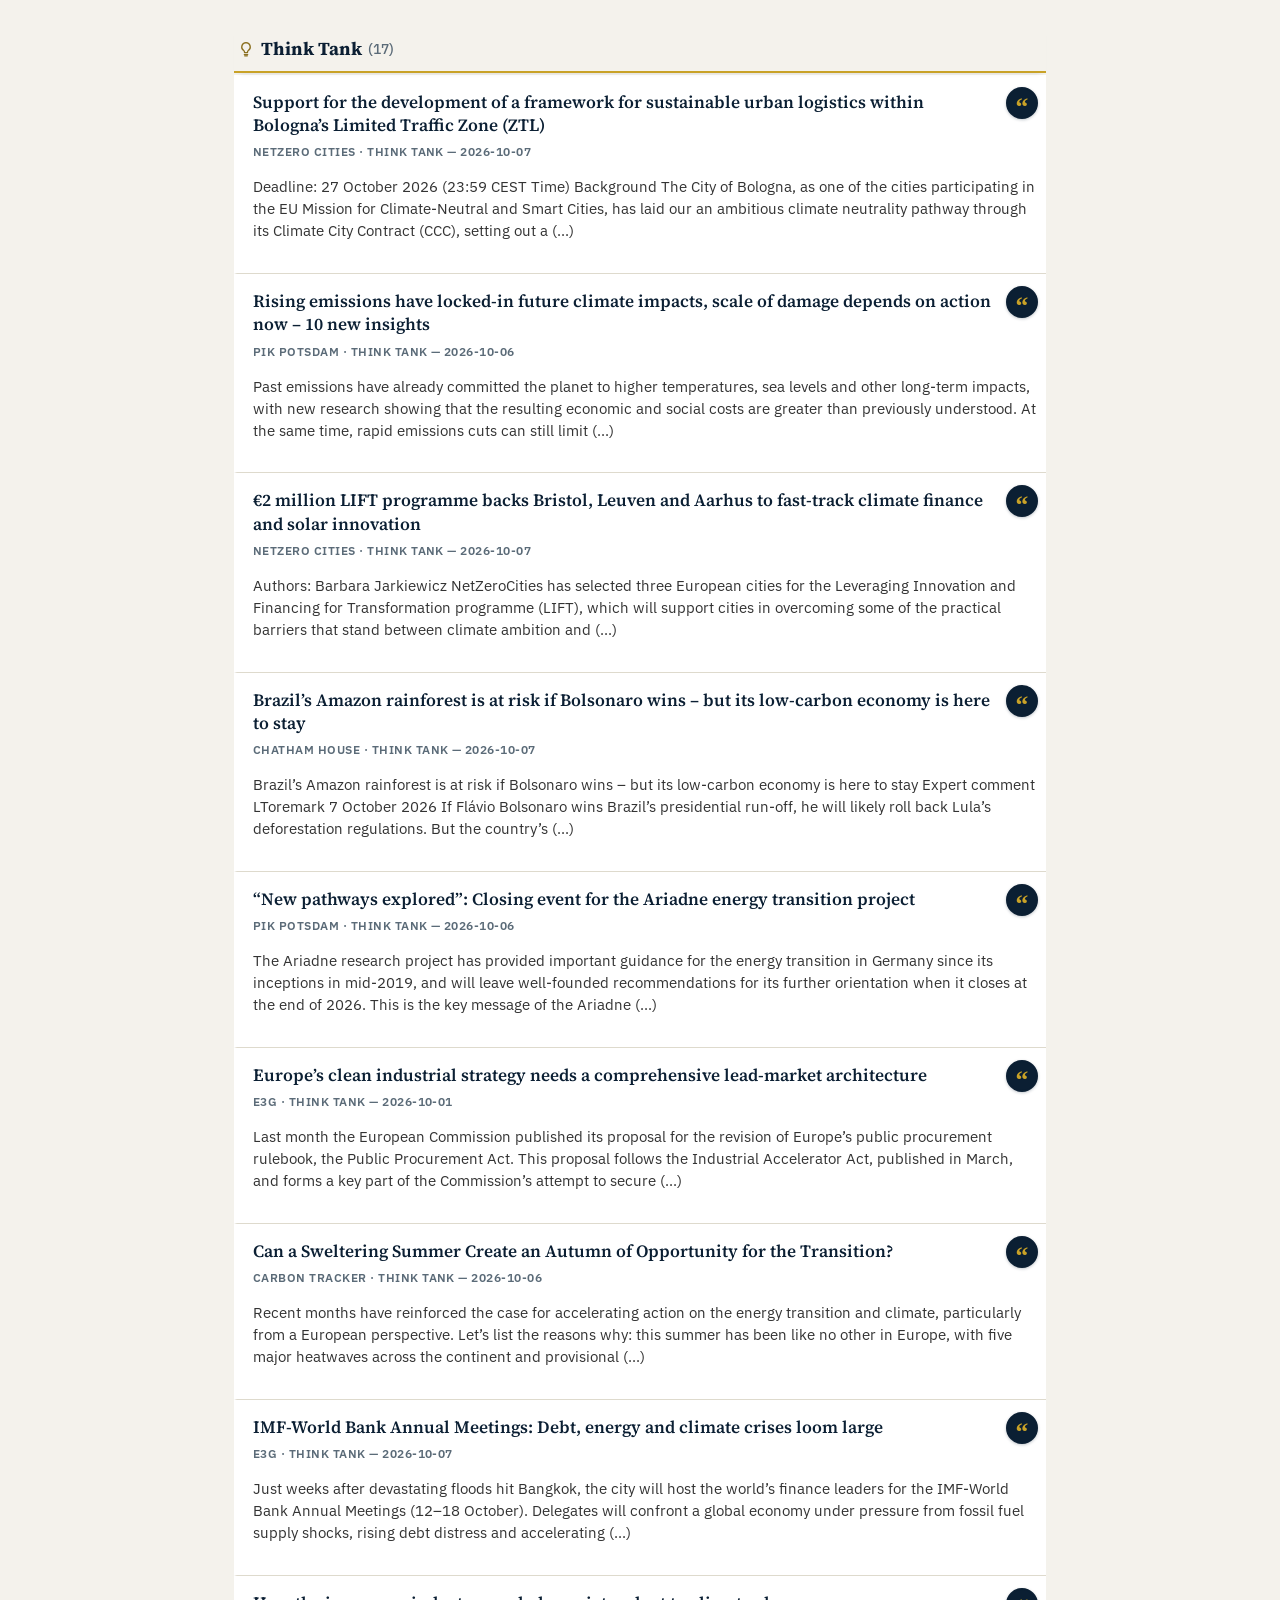
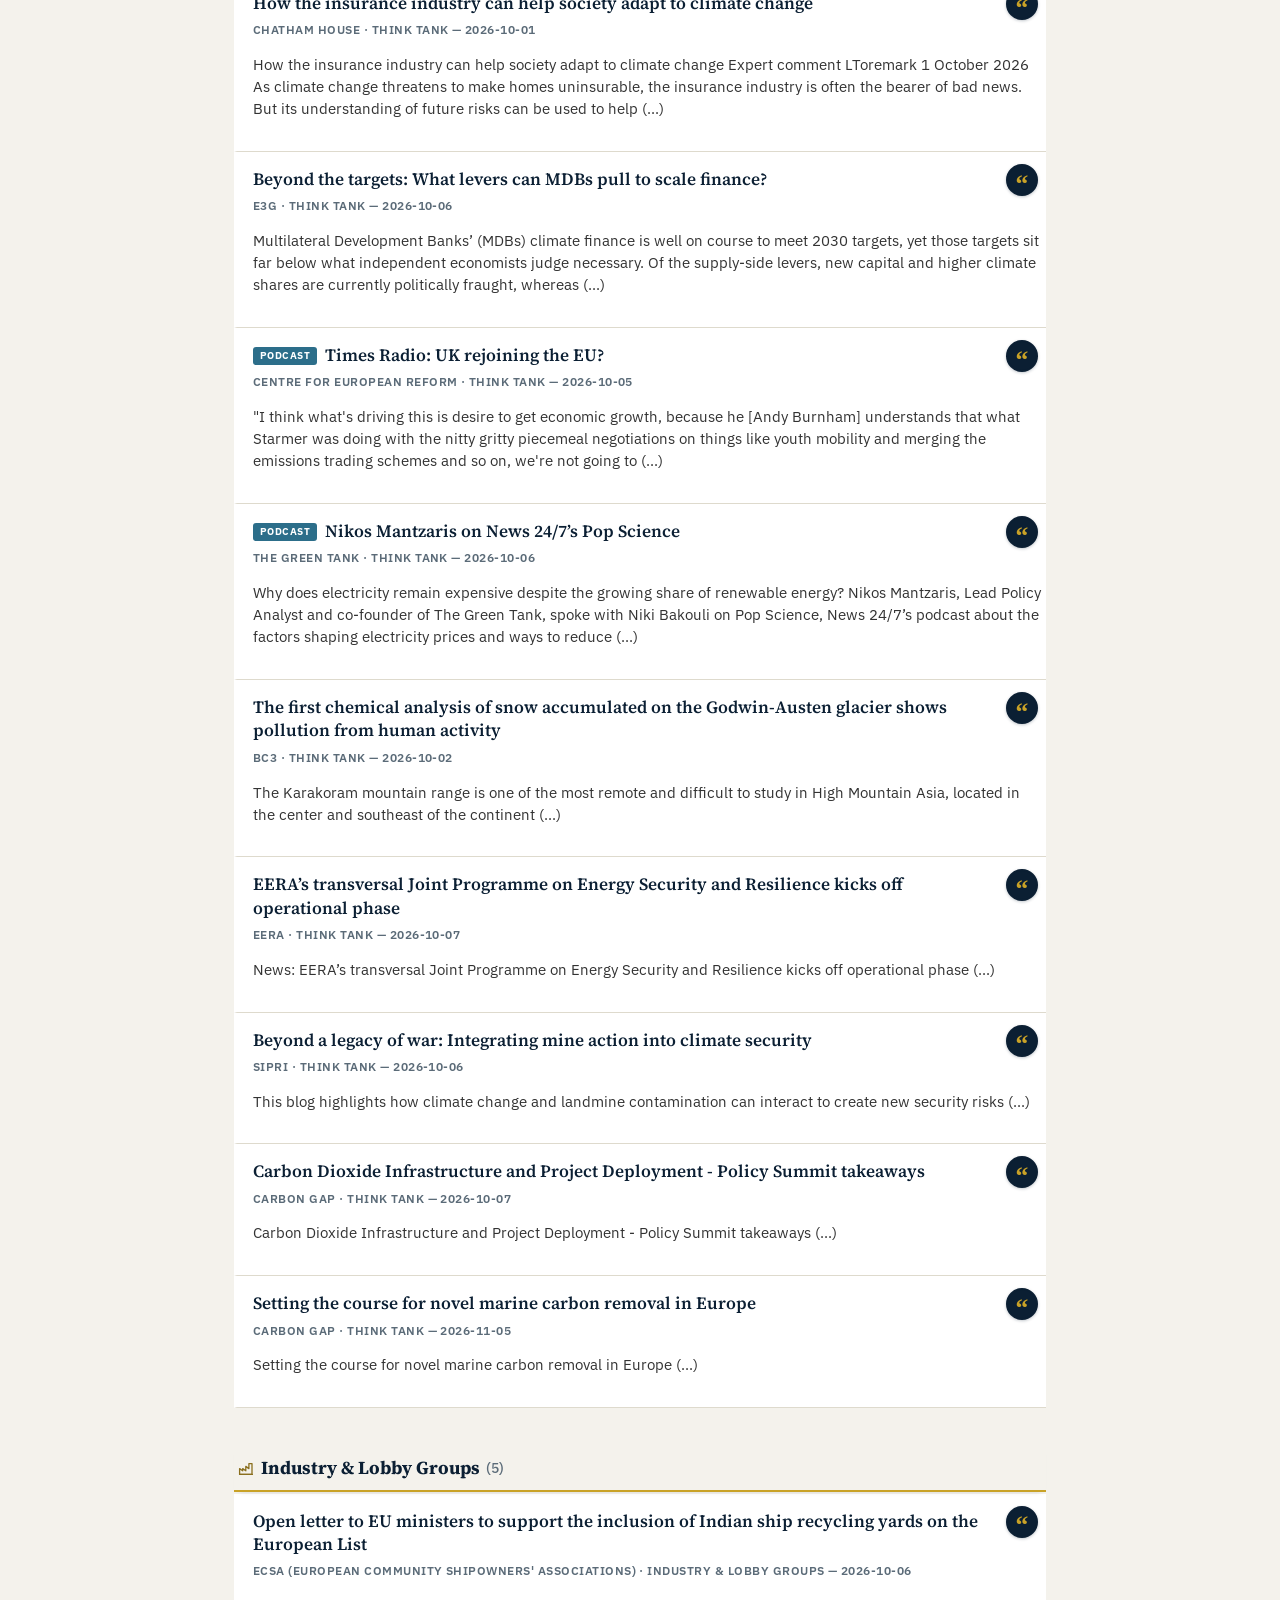
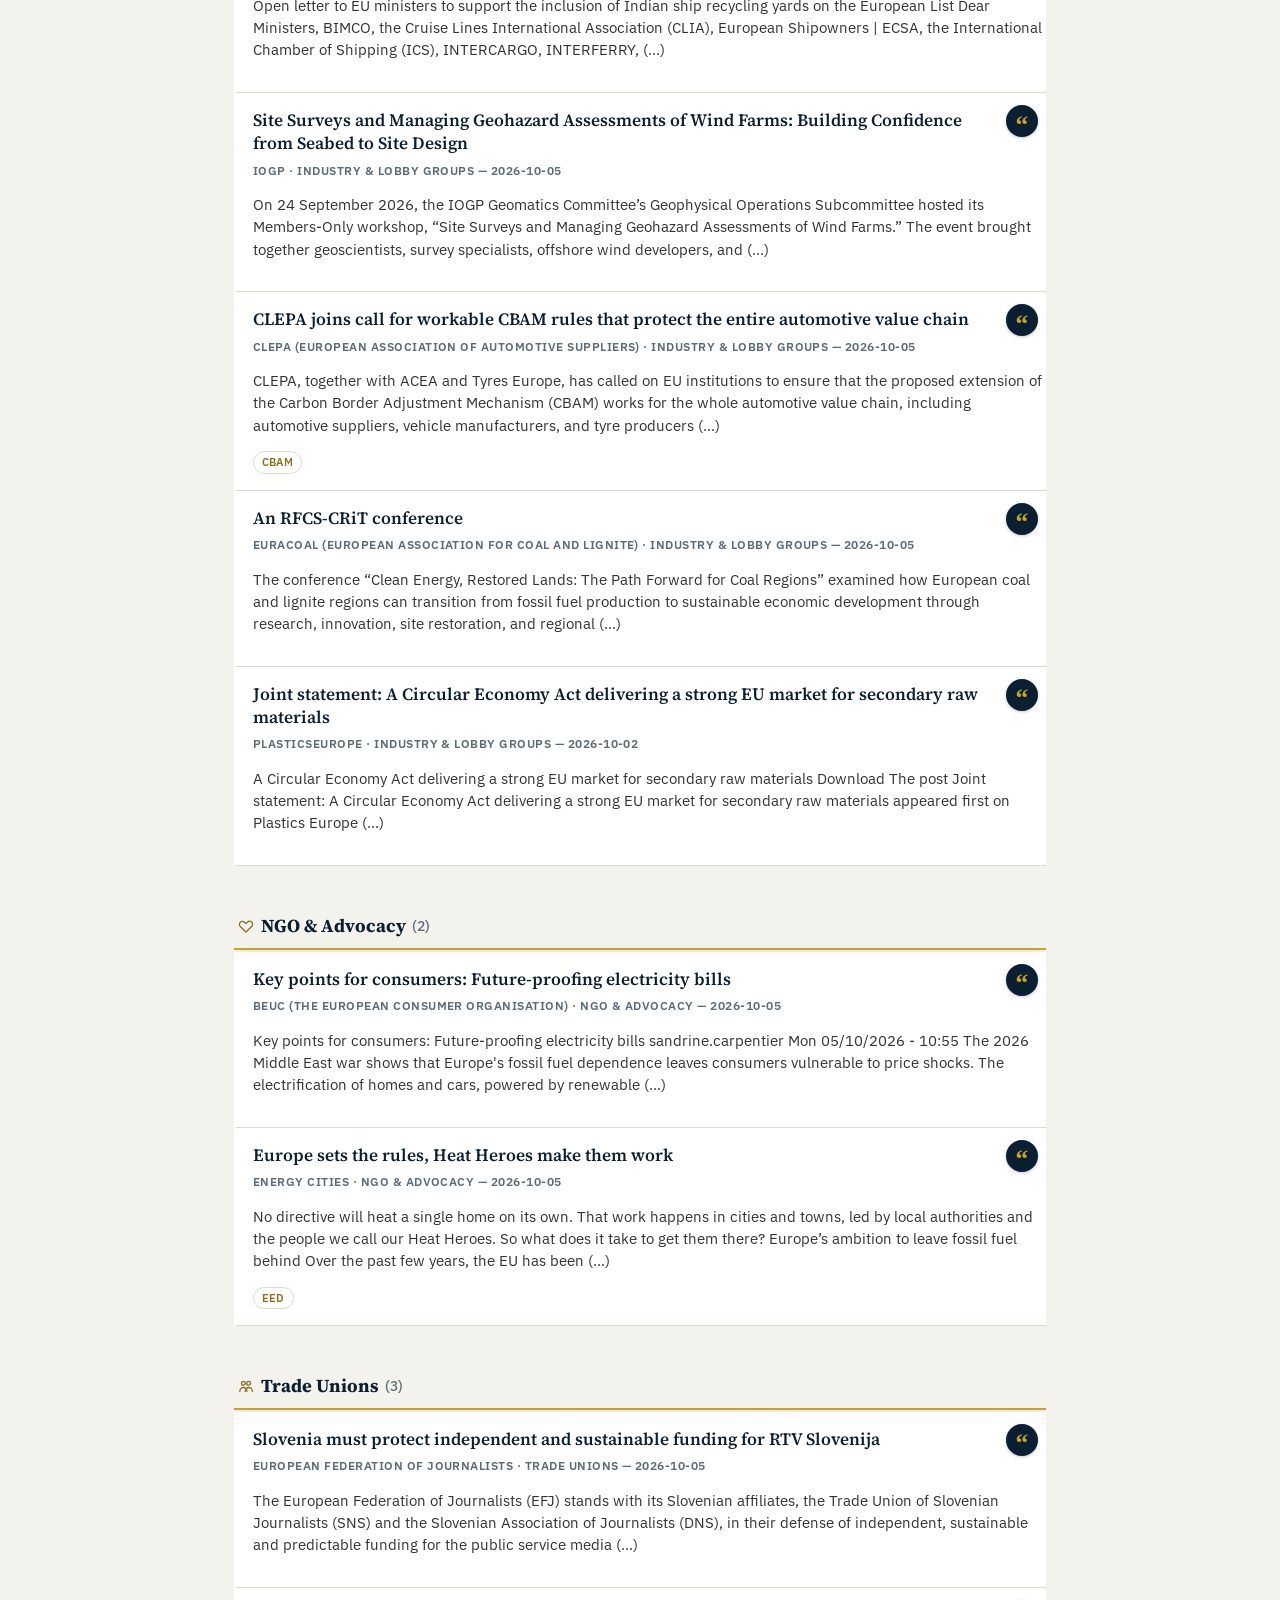
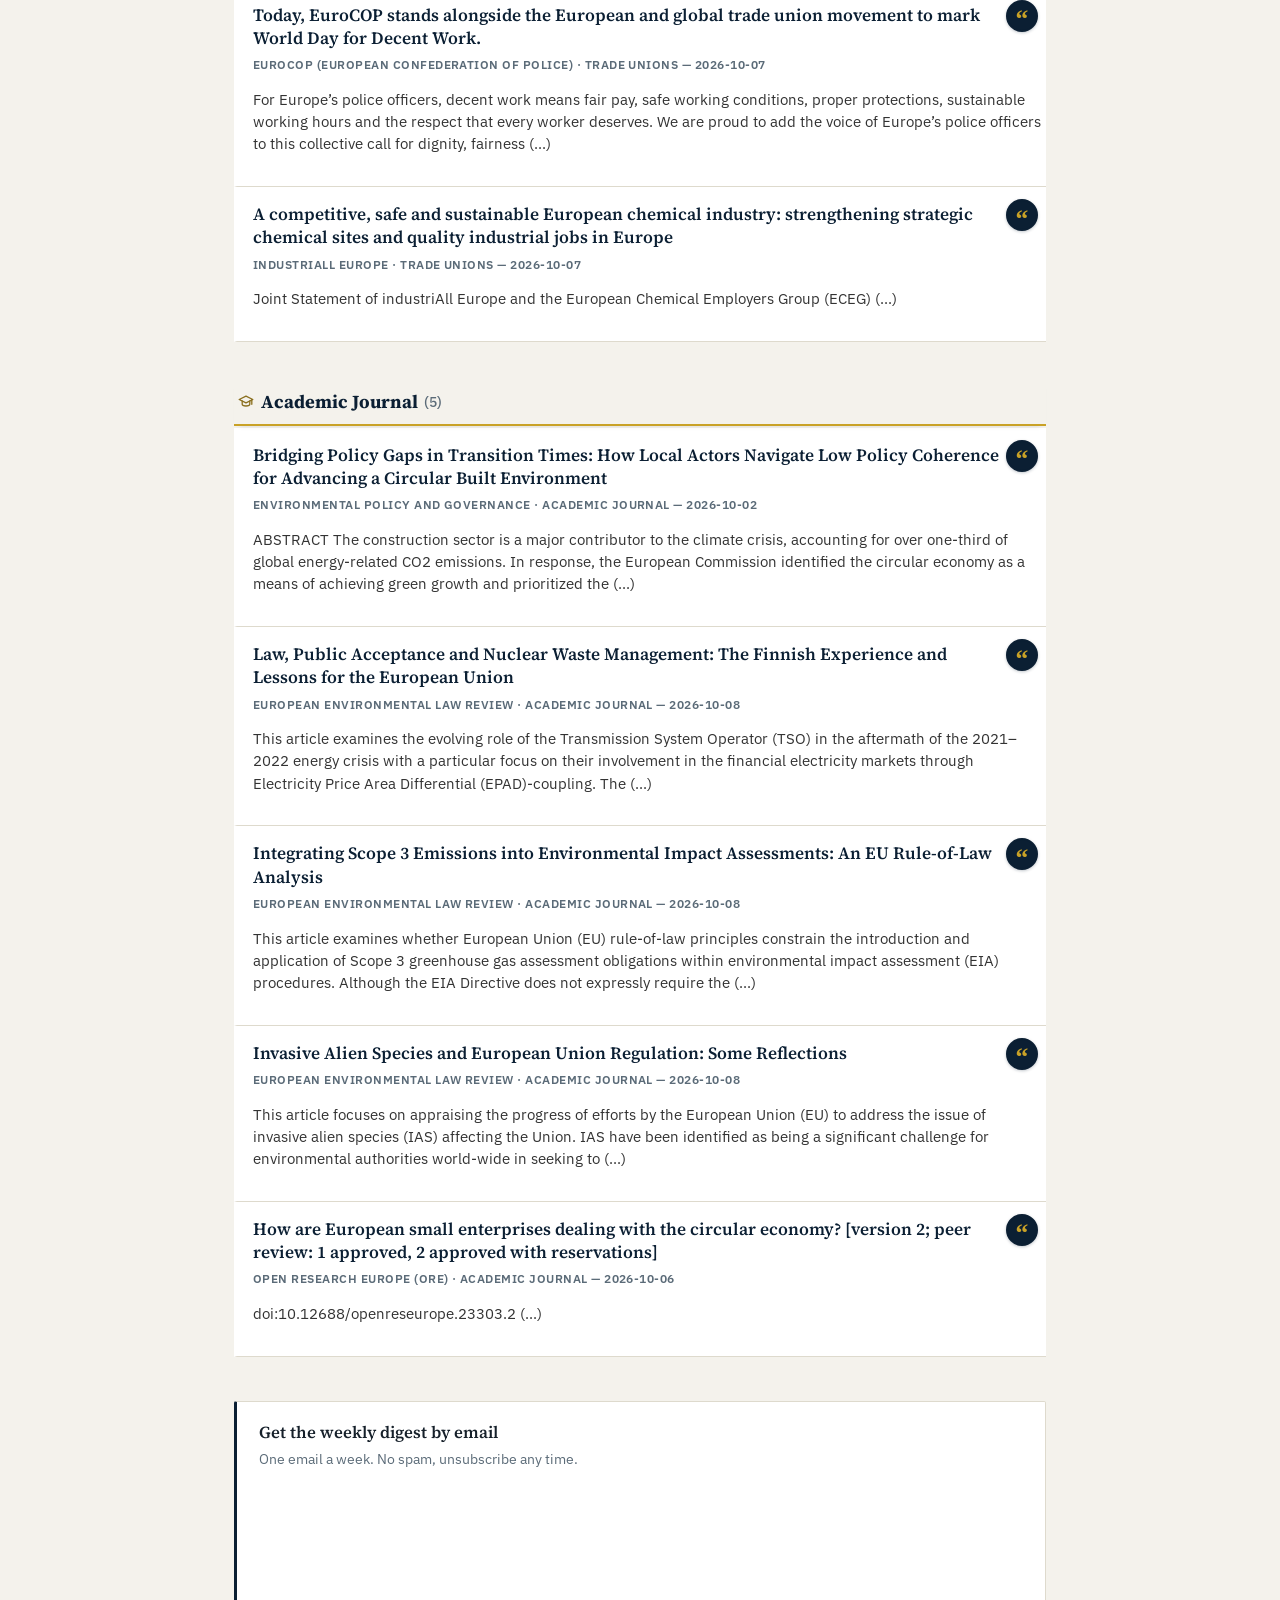
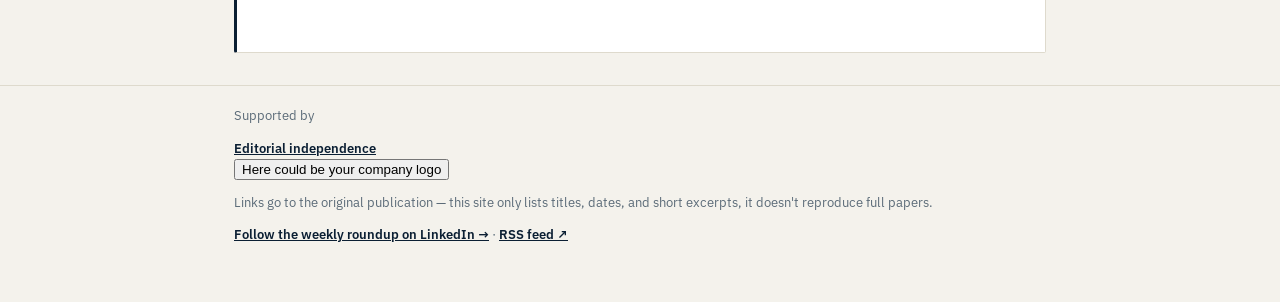
==== commit 02067f71: "Update print statement from 'Hello' to 'Goodbye'" ====
--- a/site/index.html
+++ b/site/index.html
@@ -201,6 +201,19 @@
          scroll-spy highlight (see applyActorScrollSpy()) moves left to
          right across this pad as the person scrolls down, rather than
          jumping around unpredictably. -->
+    <!-- Content layer (added Oct 2026): groups the source categories below
+         into three kinds of content -- what institutions publish, what
+         stakeholders say, and what analysts make of it. The mapping lives
+         in CONTENT_LAYERS in script.js. Picking a layer narrows the feed
+         and hides the source categories that don't belong to it. -->
+    <nav class="layer-tabs" id="layer-tabs" aria-label="Type of content">
+      <button class="layer-tab active" data-layer="all">All content</button>
+      <button class="layer-tab" data-layer="institutional">Institutional output</button>
+      <button class="layer-tab" data-layer="stakeholder">Stakeholder views</button>
+      <button class="layer-tab" data-layer="analysis">Analysis</button>
+    </nav>
+    <p class="layer-blurb" id="layer-blurb" hidden></p>
+
     <nav class="actor-tabs" id="actor-tabs" aria-label="Type of source">
       <button class="actor-tab active" data-actor="all">All voices</button>
       <button class="actor-tab" data-actor="eu-institution">EU Institutions</button>
@@ -220,7 +233,7 @@
         <h2>This week's contributions <span id="active-field-label">— Climate, Energy &amp; Environment</span></h2>
         <div class="digest-header-actions">
           <button type="button" class="export-csv-btn" title="Export the entries currently shown as a CSV file">Export CSV ⤓</button>
-          <span id="generated-date" class="generated-date"><!--STATIC_DATE_START-->Updated 2026-10-08<!--STATIC_DATE_END--></span>
+          <span id="generated-date" class="generated-date"><!--STATIC_DATE_START-->Updated 2026-08-29<!--STATIC_DATE_END--></span>
         </div>
       </div>
       <!-- The block between STATIC_ENTRIES_START/END is regenerated by
@@ -236,290 +249,65 @@
       <div id="entries" class="entries">
         <!--STATIC_ENTRIES_START-->
     <article class="entry-card">
-      
-      <h3><a href="https://onlinelibrary.wiley.com/doi/10.1002/eet.70123?af=R" target="_blank" rel="noopener">Bridging Policy Gaps in Transition Times: How Local Actors Navigate Low Policy Coherence for Advancing a Circular Built Environment</a></h3>
-      <div class="entry-meta">Environmental Policy and Governance · Academic Journal — 2026-10-02</div>
-      <p class="entry-summary">ABSTRACT The construction sector is a major contributor to the climate crisis, accounting for over one‐third of global energy‐related CO2 emissions. In response, the European Commission identified the circular economy as a means of achieving green growth and prioritized the (...)</p>
+      <h3><a href="https://kluwerlawonline.com/JournalArticle/European+Energy+and+Environmental+Law+Review/35.2/EELR2026006" target="_blank" rel="noopener">Tortious Liability for Climate Change Inaction: Recent Trends across Jurisdictions</a></h3>
+      <div class="entry-meta">European Environmental Law Review · Academic Journal — 2026-08-29</div>
+      <p class="entry-summary">The article tracks a change of approach taken by national courts within and across legal systems to assessing climate actions in tort. The polycentric nature of climate policy, which had proven fatal to plaintiffs’ earlier cases in common law jurisdictions, has rarely struck judg</p>
       
     </article>
   
     <article class="entry-card">
-      
-      <h3><a href="https://netzerocities.eu/2026/10/07/support-for-the-development-of-a-framework-for-sustainable-urban-logistics-within-bolognas-limited-traffic-zone-ztl/" target="_blank" rel="noopener">Support for the development of a framework for sustainable urban logistics within Bologna’s Limited Traffic Zone (ZTL)</a></h3>
-      <div class="entry-meta">Netzero Cities · Think Tank — 2026-10-07</div>
-      <p class="entry-summary">Deadline: 27 October 2026 (23:59 CEST Time) Background The City of Bologna, as one of the cities participating in the EU Mission for Climate-Neutral and Smart Cities, has laid our an ambitious climate neutrality pathway through its Climate City Contract (CCC), setting out a (...)</p>
+      <h3><a href="https://kluwerlawonline.com/JournalArticle/European+Energy+and+Environmental+Law+Review/35.2/EELR2026007" target="_blank" rel="noopener">Balancing Flexibility and Predictable Harmonization for Hydrogen Transmission</a></h3>
+      <div class="entry-meta">European Environmental Law Review · Academic Journal — 2026-08-29</div>
+      <p class="entry-summary">The hydrogen and gas decarbonization package introduces a legal framework for hydrogen transmission. To enable a hydrogen market in Europe as a key building block on the way to a climate neutral economy, a cross-border pipeline infrastructure must be constructed, which demands ha</p>
       
     </article>
   
     <article class="entry-card">
-      
-      <h3><a href="https://www.pik-potsdam.de/en/news/latest-news/rising-emissions-have-locked-in-future-climate-impacts-but-the-scale-of-damage-still-depends-on-action-taken-now-2013-10-new-insights-from-climate-science" target="_blank" rel="noopener">Rising emissions have locked-in future climate impacts, scale of damage depends on action now – 10 new insights</a></h3>
-      <div class="entry-meta">PIK Potsdam · Think Tank — 2026-10-06</div>
-      <p class="entry-summary">Past emissions have already committed the planet to higher temperatures, sea levels and other long-term impacts, with new research showing that the resulting economic and social costs are greater than previously understood. At the same time, rapid emissions cuts can still limit (...)</p>
+      <h3><a href="https://www.clientearth.org/latest/news/what-is-net-zero/" target="_blank" rel="noopener">What is net zero?</a></h3>
+      <div class="entry-meta">ClientEarth · NGO &amp; Advocacy — 2026-08-28</div>
+      <p class="entry-summary">What is net zero?</p>
       
     </article>
   
     <article class="entry-card">
-      
-      <h3><a href="https://kluwerlawonline.com/JournalArticle/European+Energy+and+Environmental+Law+Review/35.3/EELR2026011" target="_blank" rel="noopener">Law, Public Acceptance and Nuclear Waste Management: The Finnish Experience and Lessons for the European Union</a></h3>
-      <div class="entry-meta">European Environmental Law Review · Academic Journal — 2026-10-08</div>
-      <p class="entry-summary">This article examines the evolving role of the Transmission System Operator (TSO) in the aftermath of the 2021–2022 energy crisis with a particular focus on their involvement in the financial electricity markets through Electricity Price Area Differential (EPAD)-coupling. The (...)</p>
+      <h3><a href="https://www.e3g.org/news/planning-for-resilience/?utm_source=rss&utm_medium=rss&utm_campaign=planning-for-resilience" target="_blank" rel="noopener">Planning for resilience</a></h3>
+      <div class="entry-meta">E3G · Think Tank — 2026-08-27</div>
+      <p class="entry-summary">In 2026, Europe endured one of its hottest ever summers putting the EU’s resilience and energy security to the test. Now, this autumn’s legislative agenda presents two opportunities to embed lessons from this summer’s heatwaves and plan for a secure and resilient future. The fort</p>
       
     </article>
   
     <article class="entry-card">
-      <a href="https://ecsa.eu/open-letter-to-the-environment-and-transport-ministers-of-the-european-union-2/?utm_source=rss&utm_medium=rss&utm_campaign=open-letter-to-the-environment-and-transport-ministers-of-the-european-union-2" target="_blank" rel="noopener"><img class="entry-image" src="https://ecsa.eu/wp-content/uploads/2026/09/e0f1fb-1900-x-600-px-3.png" alt="" loading="lazy" onerror="this.remove()"></a>
-      <h3><a href="https://ecsa.eu/open-letter-to-the-environment-and-transport-ministers-of-the-european-union-2/?utm_source=rss&utm_medium=rss&utm_campaign=open-letter-to-the-environment-and-transport-ministers-of-the-european-union-2" target="_blank" rel="noopener">Open letter to EU ministers to support the inclusion of Indian ship recycling yards on the European List</a></h3>
-      <div class="entry-meta">ECSA (European Community Shipowners' Associations) · Industry &amp; Lobby Groups — 2026-10-06</div>
-      <p class="entry-summary">Open letter to EU ministers to support the inclusion of Indian ship recycling yards on the European List Dear Ministers, BIMCO, the Cruise Lines International Association (CLIA), European Shipowners | ECSA, the International Chamber of Shipping (ICS), INTERCARGO, INTERFERRY, (...)</p>
+      <h3><a href="https://plasticseurope.org/media/europe-cannot-deliver-circular-plastics-economy-without-enabling-innovation/" target="_blank" rel="noopener">Europe cannot deliver a circular plastics economy without enabling innovation</a></h3>
+      <div class="entry-meta">PlasticsEurope · Industry &amp; Lobby Groups — 2026-08-26</div>
+      <p class="entry-summary">How innovation in technologies demonstrates the need to modernise Europe’s recycling framework Europe has set ambitious circular economy, recycled content and climate objectives. For plastics, these objectives can help reduce waste to landfill and incineration, strengthen resourc</p>
       
     </article>
   
     <article class="entry-card">
-      
-      <h3><a href="https://netzerocities.eu/2026/10/07/2-million-lift-programme-backs-bristol-leuven-and-aarhus-to-fast-track-climate-finance-and-solar-innovation/" target="_blank" rel="noopener">€2 million LIFT programme backs Bristol, Leuven and Aarhus to fast-track climate finance and solar innovation</a></h3>
-      <div class="entry-meta">Netzero Cities · Think Tank — 2026-10-07</div>
-      <p class="entry-summary">Authors: Barbara Jarkiewicz NetZeroCities has selected three European cities for the Leveraging Innovation and Financing for Transformation programme (LIFT), which will support cities in overcoming some of the practical barriers that stand between climate ambition and (...)</p>
+      <h3><a href="https://www.ceps.eu/ceps-publications/study-to-support-the-fitness-check-of-the-polluter-pays-principle/" target="_blank" rel="noopener">Study to support the fitness check of the polluter pays principle</a></h3>
+      <div class="entry-meta">CEPS · Think Tank — 2026-08-26</div>
+      <p class="entry-summary">The Polluter Pays Principle (PPP) is applied where polluters bear the costs of their pollution, including of measures to prevent, control and remedy it, of poli</p>
       
     </article>
   
     <article class="entry-card">
-      <a href="https://www.chathamhouse.org/2026/10/brazils-amazon-rainforest-risk-if-bolsonaro-wins-its-low-carbon-economy-here-stay" target="_blank" rel="noopener"><img class="entry-image" src="https://www.chathamhouse.org/sites/default/files/styles/chat_social_twitter_1200_600/public/2026-10/2026-10-07-brazil-bolsonaro-climate-2298112697.jpg?itok=Pizp0ONJ" alt="" loading="lazy" onerror="this.remove()"></a>
-      <h3><a href="https://www.chathamhouse.org/2026/10/brazils-amazon-rainforest-risk-if-bolsonaro-wins-its-low-carbon-economy-here-stay" target="_blank" rel="noopener">Brazil’s Amazon rainforest is at risk if Bolsonaro wins – but its low-carbon economy is here to stay</a></h3>
-      <div class="entry-meta">Chatham House · Think Tank — 2026-10-07</div>
-      <p class="entry-summary">Brazil’s Amazon rainforest is at risk if Bolsonaro wins – but its low-carbon economy is here to stay Expert comment LToremark 7 October 2026 If Flávio Bolsonaro wins Brazil’s presidential run-off, he will likely roll back Lula’s deforestation regulations. But the country’s (...)</p>
+      <h3><a href="https://www.e3g.org/news/why-the-clean-energy-transition-needs-information-integrity/?utm_source=rss&utm_medium=rss&utm_campaign=why-the-clean-energy-transition-needs-information-integrity" target="_blank" rel="noopener">Why the clean energy transition needs information integrity</a></h3>
+      <div class="entry-meta">E3G · Think Tank — 2026-08-25</div>
+      <p class="entry-summary">The energy transition is accelerating, with renewable energy generation continuing to break records . Yet this is taking place in an increasingly contested information environment – one in which information manipulation can shape public perceptions, political discourses and ultim</p>
       
     </article>
   
     <article class="entry-card">
-      
-      <h3><a href="https://www.iogp.org/blog/news/site-surveys-and-managing-geohazard-assessments-of-wind-farms-building-confidence-from-seabed-to-site-design/" target="_blank" rel="noopener">Site Surveys and Managing Geohazard Assessments of Wind Farms: Building Confidence from Seabed to Site Design</a></h3>
-      <div class="entry-meta">IOGP · Industry &amp; Lobby Groups — 2026-10-05</div>
-      <p class="entry-summary">On 24 September 2026, the IOGP Geomatics Committee’s Geophysical Operations Subcommittee hosted its Members-Only workshop, “Site Surveys and Managing Geohazard Assessments of Wind Farms.” The event brought together geoscientists, survey specialists, offshore wind developers, and (...)</p>
+      <h3><a href="https://ieep.eu/news/tracking-the-worlds-hidden-carbon-launch-of-the-ecf-traded-emissions-tracker/" target="_blank" rel="noopener">Tracking the world’s hidden carbon: Launch of the ECF Traded Emissions Tracker</a></h3>
+      <div class="entry-meta">IEEP · Think Tank — 2026-08-25</div>
+      <p class="entry-summary">The European Climate Foundation (ECF) and the Institute for European Environmental Policy (IEEP) invite you to the launch of the Traded Emissions Tracker. The post Tracking the world’s hidden carbon: Launch of the ECF Traded Emissions Tracker appeared first on IEEP AISBL .</p>
       
     </article>
   
     <article class="entry-card">
-      
-      <h3><a href="https://kluwerlawonline.com/JournalArticle/European+Energy+and+Environmental+Law+Review/35.3/EELR2026014" target="_blank" rel="noopener">Integrating Scope 3 Emissions into Environmental Impact Assessments: An EU Rule-of-Law Analysis</a></h3>
-      <div class="entry-meta">European Environmental Law Review · Academic Journal — 2026-10-08</div>
-      <p class="entry-summary">This article examines whether European Union (EU) rule-of-law principles constrain the introduction and application of Scope 3 greenhouse gas assessment obligations within environmental impact assessment (EIA) procedures. Although the EIA Directive does not expressly require the (...)</p>
-      
-    </article>
-  
-    <article class="entry-card">
-      
-      <h3><a href="https://www.clepa.eu/insights-updates/news/clepa-joins-call-for-workable-cbam-rules-that-protect-the-entire-automotive-value-chain/" target="_blank" rel="noopener">CLEPA joins call for workable CBAM rules that protect the entire automotive value chain</a></h3>
-      <div class="entry-meta">CLEPA (European Association of Automotive Suppliers) · Industry &amp; Lobby Groups — 2026-10-05</div>
-      <p class="entry-summary">CLEPA, together with ACEA and Tyres Europe, has called on EU institutions to ensure that the proposed extension of the Carbon Border Adjustment Mechanism (CBAM) works for the whole automotive value chain, including automotive suppliers, vehicle manufacturers, and tyre producers (...)</p>
-      <div class="entry-tags"><span class="entry-tag">CBAM</span></div>
-    </article>
-  
-    <article class="entry-card">
-      
-      <h3><a href="https://www.pik-potsdam.de/en/news/latest-news/new-pathways-explored-closing-event-for-the-ariadne-energy-transition-project" target="_blank" rel="noopener">“New pathways explored”: Closing event for the Ariadne energy transition project</a></h3>
-      <div class="entry-meta">PIK Potsdam · Think Tank — 2026-10-06</div>
-      <p class="entry-summary">The Ariadne research project has provided important guidance for the energy transition in Germany since its inceptions in mid-2019, and will leave well-founded recommendations for its further orientation when it closes at the end of 2026. This is the key message of the Ariadne (...)</p>
-      
-    </article>
-  
-    <article class="entry-card">
-      <a href="https://www.e3g.org/news/europe-s-clean-industrial-strategy-needs-a-comprehensive-lead-market-architecture/?utm_source=rss&utm_medium=rss&utm_campaign=europe-s-clean-industrial-strategy-needs-a-comprehensive-lead-market-architecture" target="_blank" rel="noopener"><img class="entry-image" src="https://www.e3g.org/wp-content/uploads/Low-carbon-projects-pipeline-Europe-1.png" alt="" loading="lazy" onerror="this.remove()"></a>
-      <h3><a href="https://www.e3g.org/news/europe-s-clean-industrial-strategy-needs-a-comprehensive-lead-market-architecture/?utm_source=rss&utm_medium=rss&utm_campaign=europe-s-clean-industrial-strategy-needs-a-comprehensive-lead-market-architecture" target="_blank" rel="noopener">Europe’s clean industrial strategy needs a comprehensive lead-market architecture</a></h3>
-      <div class="entry-meta">E3G · Think Tank — 2026-10-01</div>
-      <p class="entry-summary">Last month the European Commission published its proposal for the revision of Europe’s public procurement rulebook, the Public Procurement Act. This proposal follows the Industrial Accelerator Act, published in March, and forms a key part of the Commission’s attempt to secure (...)</p>
-      
-    </article>
-  
-    <article class="entry-card">
-      
-      <h3><a href="https://europeanjournalists.org/blog/2026/10/05/slovenia-must-protect-independent-and-sustainable-funding-for-rtv-slovenija/" target="_blank" rel="noopener">Slovenia must protect independent and sustainable funding for RTV Slovenija</a></h3>
-      <div class="entry-meta">European Federation of Journalists · Trade Unions — 2026-10-05</div>
-      <p class="entry-summary">The European Federation of Journalists (EFJ) stands with its Slovenian affiliates, the Trade Union of Slovenian Journalists (SNS) and the Slovenian Association of Journalists (DNS), in their defense of independent, sustainable and predictable funding for the public service media (...)</p>
-      
-    </article>
-  
-    <article class="entry-card">
-      
-      <h3><a href="https://kluwerlawonline.com/JournalArticle/European+Energy+and+Environmental+Law+Review/35.3/EELR2026013" target="_blank" rel="noopener">Invasive Alien Species and European Union Regulation: Some Reflections</a></h3>
-      <div class="entry-meta">European Environmental Law Review · Academic Journal — 2026-10-08</div>
-      <p class="entry-summary">This article focuses on appraising the progress of efforts by the European Union (EU) to address the issue of invasive alien species (IAS) affecting the Union. IAS have been identified as being a significant challenge for environmental authorities world-wide in seeking to (...)</p>
-      
-    </article>
-  
-    <article class="entry-card">
-      
-      <h3><a href="https://carbontracker.org/can-a-sweltering-summer-create-an-autumn-of-opportunity-for-the-transition/" target="_blank" rel="noopener">Can a Sweltering Summer Create an Autumn of Opportunity for the Transition?</a></h3>
-      <div class="entry-meta">Carbon Tracker · Think Tank — 2026-10-06</div>
-      <p class="entry-summary">Recent months have reinforced the case for accelerating action on the energy transition and climate, particularly from a European perspective. Let’s list the reasons why: this summer has been like no other in Europe, with five major heatwaves across the continent and provisional (...)</p>
-      
-    </article>
-  
-    <article class="entry-card">
-      
-      <h3><a href="https://www.e3g.org/news/imf-world-bank-annual-meetings-debt-energy-and-climate-crises-loom-large/?utm_source=rss&utm_medium=rss&utm_campaign=imf-world-bank-annual-meetings-debt-energy-and-climate-crises-loom-large" target="_blank" rel="noopener">IMF-World Bank Annual Meetings: Debt, energy and climate crises loom large</a></h3>
-      <div class="entry-meta">E3G · Think Tank — 2026-10-07</div>
-      <p class="entry-summary">Just weeks after devastating floods hit Bangkok, the city will host the world’s finance leaders for the IMF-World Bank Annual Meetings (12–18 October). Delegates will confront a global economy under pressure from fossil fuel supply shocks, rising debt distress and accelerating (...)</p>
-      
-    </article>
-  
-    <article class="entry-card">
-      <a href="https://www.chathamhouse.org/2026/10/how-insurance-industry-can-help-society-adapt-climate-change" target="_blank" rel="noopener"><img class="entry-image" src="https://www.chathamhouse.org/sites/default/files/styles/chat_social_twitter_1200_600/public/2026-10/2026-10-05-climate-insurance-2205119024.jpg?itok=1HpOMOqK" alt="" loading="lazy" onerror="this.remove()"></a>
-      <h3><a href="https://www.chathamhouse.org/2026/10/how-insurance-industry-can-help-society-adapt-climate-change" target="_blank" rel="noopener">How the insurance industry can help society adapt to climate change</a></h3>
-      <div class="entry-meta">Chatham House · Think Tank — 2026-10-01</div>
-      <p class="entry-summary">How the insurance industry can help society adapt to climate change Expert comment LToremark 1 October 2026 As climate change threatens to make homes uninsurable, the insurance industry is often the bearer of bad news. But its understanding of future risks can be used to help (...)</p>
-      
-    </article>
-  
-    <article class="entry-card">
-      
-      <h3><a href="https://www.e3g.org/news/beyond-the-targets-what-levers-can-mdbs-pull-to-scale-finance/?utm_source=rss&utm_medium=rss&utm_campaign=beyond-the-targets-what-levers-can-mdbs-pull-to-scale-finance" target="_blank" rel="noopener">Beyond the targets: What levers can MDBs pull to scale finance?</a></h3>
-      <div class="entry-meta">E3G · Think Tank — 2026-10-06</div>
-      <p class="entry-summary">Multilateral Development Banks’ (MDBs) climate finance is well on course to meet 2030 targets, yet those targets sit far below what independent economists judge necessary. Of the supply-side levers, new capital and higher climate shares are currently politically fraught, whereas (...)</p>
-      
-    </article>
-  
-    <article class="entry-card">
-      <a href="https://www.beuc.eu/tools/key-points-consumers-future-proofing-electricity-bills" target="_blank" rel="noopener"><img class="entry-image" src="https://www.beuc.eu/sites/default/files/styles/large/public/images/2026/Screenshot%202026-10-05%20105458.png?itok=OeX6Qzet" alt="" loading="lazy" onerror="this.remove()"></a>
-      <h3><a href="https://www.beuc.eu/tools/key-points-consumers-future-proofing-electricity-bills" target="_blank" rel="noopener">Key points for consumers: Future-proofing electricity bills</a></h3>
-      <div class="entry-meta">BEUC (The European Consumer Organisation) · NGO &amp; Advocacy — 2026-10-05</div>
-      <p class="entry-summary">Key points for consumers: Future-proofing electricity bills sandrine.carpentier Mon 05/10/2026 - 10:55 The 2026 Middle East war shows that Europe's fossil fuel dependence leaves consumers vulnerable to price shocks. The electrification of homes and cars, powered by renewable (...)</p>
-      
-    </article>
-  
-    <article class="entry-card">
-      <a href="https://energy-cities.eu/europe-sets-the-rules-heat-heroes-make-them-work/" target="_blank" rel="noopener"><img class="entry-image" src="https://energy-cities.eu/wp-content/uploads/2026/10/IMG_6917-683x1024.jpg" alt="" loading="lazy" onerror="this.remove()"></a>
-      <h3><a href="https://energy-cities.eu/europe-sets-the-rules-heat-heroes-make-them-work/" target="_blank" rel="noopener">Europe sets the rules, Heat Heroes make them work</a></h3>
-      <div class="entry-meta">Energy Cities · NGO &amp; Advocacy — 2026-10-05</div>
-      <p class="entry-summary">No directive will heat a single home on its own. That work happens in cities and towns, led by local authorities and the people we call our Heat Heroes. So what does it take to get them there? Europe’s ambition to leave fossil fuel behind Over the past few years, the EU has been (...)</p>
-      <div class="entry-tags"><span class="entry-tag">EED</span></div>
-    </article>
-  
-    <article class="entry-card">
-      
-      <h3><span class="format-badge format-badge-podcast">Podcast</span><a href="https://www.cer.eu/media/times-radio-uk-rejoining-eu" target="_blank" rel="noopener">Times Radio: UK rejoining the EU?</a></h3>
-      <div class="entry-meta">Centre for European Reform · Think Tank — 2026-10-05</div>
-      <p class="entry-summary">"I think what's driving this is desire to get economic growth, because he [Andy Burnham] understands that what Starmer was doing with the nitty gritty piecemeal negotiations on things like youth mobility and merging the emissions trading schemes and so on, we're not going to (...)</p>
-      
-    </article>
-  
-    <article class="entry-card">
-      
-      <h3><a href="https://eurocop.org/today-eurocop-stands-alongside-the-european-and-global-trade-union-movement-to-mark-world-day-for-decent-work/?utm_source=rss&utm_medium=rss&utm_campaign=today-eurocop-stands-alongside-the-european-and-global-trade-union-movement-to-mark-world-day-for-decent-work" target="_blank" rel="noopener">Today, EuroCOP stands alongside the European and global trade union movement to mark World Day for Decent Work.</a></h3>
-      <div class="entry-meta">EuroCOP (European Confederation of Police) · Trade Unions — 2026-10-07</div>
-      <p class="entry-summary">For Europe’s police officers, decent work means fair pay, safe working conditions, proper protections, sustainable working hours and the respect that every worker deserves. We are proud to add the voice of Europe’s police officers to this collective call for dignity, fairness (...)</p>
-      
-    </article>
-  
-    <article class="entry-card">
-      
-      <h3><a href="https://euracoal.eu/2026/10/05/an-rfcs-crit-conference/" target="_blank" rel="noopener">An RFCS-CRiT conference</a></h3>
-      <div class="entry-meta">EURACOAL (European Association for Coal and Lignite) · Industry &amp; Lobby Groups — 2026-10-05</div>
-      <p class="entry-summary">The conference “Clean Energy, Restored Lands: The Path Forward for Coal Regions” examined how European coal and lignite regions can transition from fossil fuel production to sustainable economic development through research, innovation, site restoration, and regional (...)</p>
-      
-    </article>
-  
-    <article class="entry-card">
-      <a href="https://thegreentank.gr/en/2026/10/06/nm-popscience-podcast-en/?utm_source=rss&utm_medium=rss&utm_campaign=nm-popscience-podcast-en" target="_blank" rel="noopener"><img class="entry-image" src="https://thegreentank.gr/wp-content/uploads/2026/10/NM-@-Pop-Science-podcast-e1791276574820.png" alt="" loading="lazy" onerror="this.remove()"></a>
-      <h3><span class="format-badge format-badge-podcast">Podcast</span><a href="https://thegreentank.gr/en/2026/10/06/nm-popscience-podcast-en/?utm_source=rss&utm_medium=rss&utm_campaign=nm-popscience-podcast-en" target="_blank" rel="noopener">Nikos Mantzaris on News 24/7’s Pop Science</a></h3>
-      <div class="entry-meta">The Green Tank · Think Tank — 2026-10-06</div>
-      <p class="entry-summary">Why does electricity remain expensive despite the growing share of renewable energy? Nikos Mantzaris, Lead Policy Analyst and co-founder of The Green Tank, spoke with Niki Bakouli on Pop Science, News 24/7’s podcast about the factors shaping electricity prices and ways to reduce (...)</p>
-      
-    </article>
-  
-    <article class="entry-card">
-      
-      <h3><a href="https://www.kem.gov.lv/lv/jaunums/vvd-kurzemes-piekraste-konstateti-vieglie-naftas-produkti-izslegta-vesturiska-piesarnojuma-versija" target="_blank" rel="noopener">VVD: Light petroleum products detected off the Kurzeme coast; the possibility of historical pollution has been ruled out</a></h3>
-      <div class="entry-meta">Latvian Ministry of Climate and Energy · EU 27 Ministries — 2026-10-02 · <span class="translated-note" title="Original title: VVD: Kurzemes piekrastē konstatēti vieglie naftas produkti, izslēgta vēsturiska piesārņojuma versija">machine-translated from Latvian</span></div>
-      <p class="entry-summary">. Information compiled by: State Environmental Service The State Environmental Service (VVD) has received the results of laboratory analyses concerning the oil pollution detected on the Kurzeme coast. The results of the analyses (...)</p>
-      
-    </article>
-  
-    <article class="entry-card">
-      
-      <h3><a href="https://ec.europa.eu/commission/presscorner/detail/en/ip_26_2091" target="_blank" rel="noopener">Eurobarometer shows consumers' growing trust in EU Ecolabel</a></h3>
-      <div class="entry-meta">European Commission — Press Corner · EU Institutions — 2026-10-07</div>
-      <p class="entry-summary">European Commission Press release Brussels, 08 Oct 2026 Released on the occasion of the World Ecolabel Day, the latest Eurobarometer survey shows an increased trust and recognition for the EU Ecolabel among European consumers who are increasingly looking for sustainable products (...)</p>
-      
-    </article>
-  
-    <article class="entry-card">
-      
-      <h3><a href="https://ec.europa.eu/commission/presscorner/detail/en/speech_26_2101" target="_blank" rel="noopener">Remarks by Commissioner Hoekstra at the Pre-COP31 High-Level Session on Pacific Energy Transition: From Ambition to Implementation</a></h3>
-      <div class="entry-meta">European Commission — Press Corner · EU Institutions — 2026-10-07</div>
-      <p class="entry-summary">European Commission Speech Fiji, 07 Oct 2026 Thank you very much Chair. Very important to be here and discuss this topic. There are two numbers that struck me. One – Pacific countries spend between 10 and (...)</p>
-      
-    </article>
-  
-    <article class="entry-card">
-      
-      <h3><a href="https://plasticseurope.org/media/joint-statement-a-circular-economy-act-delivering-a-strong-eu-market-for-secondary-raw-materials/" target="_blank" rel="noopener">Joint statement: A Circular Economy Act delivering a strong EU market for secondary raw materials</a></h3>
-      <div class="entry-meta">PlasticsEurope · Industry &amp; Lobby Groups — 2026-10-02</div>
-      <p class="entry-summary">A Circular Economy Act delivering a strong EU market for secondary raw materials Download The post Joint statement: A Circular Economy Act delivering a strong EU market for secondary raw materials appeared first on Plastics Europe (...)</p>
-      
-    </article>
-  
-    <article class="entry-card">
-      
-      <h3><a href="https://www.bundesumweltministerium.de/en/pressrelease/preparations-for-the-un-climate-change-conference-pre-cop31-taking-place-in-fiji" target="_blank" rel="noopener">Preparations for the UN Climate Change Conference: Pre-COP31 taking place in Fiji</a></h3>
-      <div class="entry-meta">German Federal Environment Ministry (BMUKN) · EU 27 Ministries — 2026-10-05</div>
-      <p class="entry-summary">The conference in Fiji will lay the political groundwork for the UN Climate Change Conference COP31 in Antalya in November. State Secretary Jochen Flasbarth will take part on behalf of Germany (...)</p>
-      
-    </article>
-  
-    <article class="entry-card">
-      
-      <h3><a href="https://www.bc3research.org/en/2026/10/the-first-chemical-analysis-of-snow-accumulated-on-the-godwin-austen-glacier-shows-pollution-from-human-activity/" target="_blank" rel="noopener">The first chemical analysis of snow accumulated on the Godwin-Austen glacier shows pollution from human activity</a></h3>
-      <div class="entry-meta">BC3 · Think Tank — 2026-10-02</div>
-      <p class="entry-summary">The Karakoram mountain range is one of the most remote and difficult to study in High Mountain Asia, located in the center and southeast of the continent (...)</p>
-      
-    </article>
-  
-    <article class="entry-card">
-      
-      <h3><a href="https://news.industriall-europe.eu/Article/1612" target="_blank" rel="noopener">A competitive, safe and sustainable European chemical industry: strengthening strategic chemical sites and quality industrial jobs in Europe</a></h3>
-      <div class="entry-meta">industriAll Europe · Trade Unions — 2026-10-07</div>
-      <p class="entry-summary">Joint Statement of industriAll Europe and the European Chemical Employers Group (ECEG) (...)</p>
-      
-    </article>
-  
-    <article class="entry-card">
-      
-      <h3><a href="https://www.eera-set.eu/news-resources/8951-eera-s-transversal-joint-programme-on-energy-security-and-resilience-kicks-off-operational-phase.html" target="_blank" rel="noopener">EERA’s transversal Joint Programme on Energy Security and Resilience kicks off operational phase</a></h3>
-      <div class="entry-meta">EERA · Think Tank — 2026-10-07</div>
-      <p class="entry-summary">News: EERA’s transversal Joint Programme on Energy Security and Resilience kicks off operational phase (...)</p>
-      
-    </article>
-  
-    <article class="entry-card">
-      
-      <h3><a href="https://www.sipri.org/commentary/blog/2026/beyond-legacy-war-integrating-mine-action-climate-security" target="_blank" rel="noopener">Beyond a legacy of war: Integrating mine action into climate security</a></h3>
-      <div class="entry-meta">SIPRI · Think Tank — 2026-10-06</div>
-      <p class="entry-summary">This blog highlights how climate change and landmine contamination can interact to create new security risks (...)</p>
-      
-    </article>
-  
-    <article class="entry-card">
-      
-      <h3><a href="https://open-research-europe.ec.europa.eu/articles/6-163/v2?src=rss" target="_blank" rel="noopener">How are European small enterprises dealing with the circular economy? [version 2; peer review: 1 approved, 2 approved with reservations]</a></h3>
-      <div class="entry-meta">Open Research Europe (ORE) · Academic Journal — 2026-10-06</div>
-      <p class="entry-summary">doi:10.12688/openreseurope.23303.2 (...)</p>
-      
-    </article>
-  
-    <article class="entry-card">
-      
-      <h3><a href="https://carbongap.org/insights/carbon-dioxide-infrastructure-and-project-deployment" target="_blank" rel="noopener">Carbon Dioxide Infrastructure and Project Deployment - Policy Summit takeaways</a></h3>
-      <div class="entry-meta">Carbon Gap · Think Tank — 2026-10-07</div>
-      <p class="entry-summary">Carbon Dioxide Infrastructure and Project Deployment - Policy Summit takeaways (...)</p>
-      
-    </article>
-  
-    <article class="entry-card">
-      
-      <h3><a href="https://carbongap.org/insights/setting-the-course-for-novel-marine-carbon-removal-in-europe" target="_blank" rel="noopener">Setting the course for novel marine carbon removal in Europe</a></h3>
-      <div class="entry-meta">Carbon Gap · Think Tank — 2026-11-05</div>
-      <p class="entry-summary">Setting the course for novel marine carbon removal in Europe (...)</p>
+      <h3><a href="https://www.nature.com/articles/s41893-026-01918-4" target="_blank" rel="noopener">Lessons learned from European land subsidence</a></h3>
+      <div class="entry-meta">Nature Sustainability · Academic Journal — 2026-08-24</div>
+      <p class="entry-summary">Nature Sustainability, Published online: 24 August 2026; doi:10.1038/s41893-026-01918-4 Millions of people are impacted by land subsidence, which is accelerated by human-induced drivers. Across Europe, research and policy is focused on managing these drivers and mitigating their </p>
       
     </article>
   <!--STATIC_ENTRIES_END-->
@@ -537,8754 +325,66 @@
       </div>
       <div id="archive-months">
         <!--STATIC_ARCHIVE_START-->
-      <details class="archive-year" open>
-        <summary>2026 <span class="archive-count">(191)</span></summary>
-        <div class="archive-year-months">
+      <details class="archive-month" open>
+        <summary>August 2026 <span class="archive-count">(8)</span></summary>
+        <div class="entries">
           
-              <details class="archive-month" open>
-                <summary>November 2026 <span class="archive-count">(1)</span></summary>
-                <div class="entries">
-                  
     <article class="entry-card">
-      
-      <h3><a href="https://carbongap.org/insights/setting-the-course-for-novel-marine-carbon-removal-in-europe" target="_blank" rel="noopener">Setting the course for novel marine carbon removal in Europe</a></h3>
-      <div class="entry-meta">Carbon Gap · Think Tank — 2026-11-05</div>
-      <p class="entry-summary">Setting the course for novel marine carbon removal in Europe (...)</p>
+      <h3><a href="https://www.clientearth.org/latest/news/what-is-net-zero/" target="_blank" rel="noopener">What is net zero?</a></h3>
+      <div class="entry-meta">ClientEarth · NGO &amp; Advocacy — 2026-08-28</div>
+      <p class="entry-summary">What is net zero?</p>
       
     </article>
   
-                </div>
-              </details>
-            
-              <details class="archive-month">
-                <summary>October 2026 <span class="archive-count">(42)</span></summary>
-                <div class="entries">
-                  
     <article class="entry-card">
-      
-      <h3><a href="https://onlinelibrary.wiley.com/doi/10.1002/eet.70123?af=R" target="_blank" rel="noopener">Bridging Policy Gaps in Transition Times: How Local Actors Navigate Low Policy Coherence for Advancing a Circular Built Environment</a></h3>
-      <div class="entry-meta">Environmental Policy and Governance · Academic Journal — 2026-10-02</div>
-      <p class="entry-summary">ABSTRACT The construction sector is a major contributor to the climate crisis, accounting for over one‐third of global energy‐related CO2 emissions. In response, the European Commission identified the circular economy as a means of achieving green growth and prioritized the (...)</p>
+      <h3><a href="https://www.e3g.org/news/planning-for-resilience/?utm_source=rss&utm_medium=rss&utm_campaign=planning-for-resilience" target="_blank" rel="noopener">Planning for resilience</a></h3>
+      <div class="entry-meta">E3G · Think Tank — 2026-08-27</div>
+      <p class="entry-summary">In 2026, Europe endured one of its hottest ever summers putting the EU’s resilience and energy security to the test. Now, this autumn’s legislative agenda presents two opportunities to embed lessons from this summer’s heatwaves and plan for a secure and resilient future. The fort</p>
       
     </article>
   
     <article class="entry-card">
-      
-      <h3><a href="https://netzerocities.eu/2026/10/07/support-for-the-development-of-a-framework-for-sustainable-urban-logistics-within-bolognas-limited-traffic-zone-ztl/" target="_blank" rel="noopener">Support for the development of a framework for sustainable urban logistics within Bologna’s Limited Traffic Zone (ZTL)</a></h3>
-      <div class="entry-meta">Netzero Cities · Think Tank — 2026-10-07</div>
-      <p class="entry-summary">Deadline: 27 October 2026 (23:59 CEST Time) Background The City of Bologna, as one of the cities participating in the EU Mission for Climate-Neutral and Smart Cities, has laid our an ambitious climate neutrality pathway through its Climate City Contract (CCC), setting out a (...)</p>
+      <h3><a href="https://www.ceps.eu/ceps-publications/study-to-support-the-fitness-check-of-the-polluter-pays-principle/" target="_blank" rel="noopener">Study to support the fitness check of the polluter pays principle</a></h3>
+      <div class="entry-meta">CEPS · Think Tank — 2026-08-26</div>
+      <p class="entry-summary">The Polluter Pays Principle (PPP) is applied where polluters bear the costs of their pollution, including of measures to prevent, control and remedy it, of poli</p>
       
     </article>
   
     <article class="entry-card">
-      
-      <h3><a href="https://www.pik-potsdam.de/en/news/latest-news/rising-emissions-have-locked-in-future-climate-impacts-but-the-scale-of-damage-still-depends-on-action-taken-now-2013-10-new-insights-from-climate-science" target="_blank" rel="noopener">Rising emissions have locked-in future climate impacts, scale of damage depends on action now – 10 new insights</a></h3>
-      <div class="entry-meta">PIK Potsdam · Think Tank — 2026-10-06</div>
-      <p class="entry-summary">Past emissions have already committed the planet to higher temperatures, sea levels and other long-term impacts, with new research showing that the resulting economic and social costs are greater than previously understood. At the same time, rapid emissions cuts can still limit (...)</p>
-      
-    </article>
-  
-    <article class="entry-card">
-      
-      <h3><a href="https://kluwerlawonline.com/JournalArticle/European+Energy+and+Environmental+Law+Review/35.3/EELR2026011" target="_blank" rel="noopener">Law, Public Acceptance and Nuclear Waste Management: The Finnish Experience and Lessons for the European Union</a></h3>
-      <div class="entry-meta">European Environmental Law Review · Academic Journal — 2026-10-08</div>
-      <p class="entry-summary">This article examines the evolving role of the Transmission System Operator (TSO) in the aftermath of the 2021–2022 energy crisis with a particular focus on their involvement in the financial electricity markets through Electricity Price Area Differential (EPAD)-coupling. The (...)</p>
-      
-    </article>
-  
-    <article class="entry-card">
-      <a href="https://ecsa.eu/open-letter-to-the-environment-and-transport-ministers-of-the-european-union-2/?utm_source=rss&utm_medium=rss&utm_campaign=open-letter-to-the-environment-and-transport-ministers-of-the-european-union-2" target="_blank" rel="noopener"><img class="entry-image" src="https://ecsa.eu/wp-content/uploads/2026/09/e0f1fb-1900-x-600-px-3.png" alt="" loading="lazy" onerror="this.remove()"></a>
-      <h3><a href="https://ecsa.eu/open-letter-to-the-environment-and-transport-ministers-of-the-european-union-2/?utm_source=rss&utm_medium=rss&utm_campaign=open-letter-to-the-environment-and-transport-ministers-of-the-european-union-2" target="_blank" rel="noopener">Open letter to EU ministers to support the inclusion of Indian ship recycling yards on the European List</a></h3>
-      <div class="entry-meta">ECSA (European Community Shipowners' Associations) · Industry &amp; Lobby Groups — 2026-10-06</div>
-      <p class="entry-summary">Open letter to EU ministers to support the inclusion of Indian ship recycling yards on the European List Dear Ministers, BIMCO, the Cruise Lines International Association (CLIA), European Shipowners | ECSA, the International Chamber of Shipping (ICS), INTERCARGO, INTERFERRY, (...)</p>
-      
-    </article>
-  
-    <article class="entry-card">
-      
-      <h3><a href="https://netzerocities.eu/2026/10/07/2-million-lift-programme-backs-bristol-leuven-and-aarhus-to-fast-track-climate-finance-and-solar-innovation/" target="_blank" rel="noopener">€2 million LIFT programme backs Bristol, Leuven and Aarhus to fast-track climate finance and solar innovation</a></h3>
-      <div class="entry-meta">Netzero Cities · Think Tank — 2026-10-07</div>
-      <p class="entry-summary">Authors: Barbara Jarkiewicz NetZeroCities has selected three European cities for the Leveraging Innovation and Financing for Transformation programme (LIFT), which will support cities in overcoming some of the practical barriers that stand between climate ambition and (...)</p>
-      
-    </article>
-  
-    <article class="entry-card">
-      <a href="https://www.chathamhouse.org/2026/10/brazils-amazon-rainforest-risk-if-bolsonaro-wins-its-low-carbon-economy-here-stay" target="_blank" rel="noopener"><img class="entry-image" src="https://www.chathamhouse.org/sites/default/files/styles/chat_social_twitter_1200_600/public/2026-10/2026-10-07-brazil-bolsonaro-climate-2298112697.jpg?itok=Pizp0ONJ" alt="" loading="lazy" onerror="this.remove()"></a>
-      <h3><a href="https://www.chathamhouse.org/2026/10/brazils-amazon-rainforest-risk-if-bolsonaro-wins-its-low-carbon-economy-here-stay" target="_blank" rel="noopener">Brazil’s Amazon rainforest is at risk if Bolsonaro wins – but its low-carbon economy is here to stay</a></h3>
-      <div class="entry-meta">Chatham House · Think Tank — 2026-10-07</div>
-      <p class="entry-summary">Brazil’s Amazon rainforest is at risk if Bolsonaro wins – but its low-carbon economy is here to stay Expert comment LToremark 7 October 2026 If Flávio Bolsonaro wins Brazil’s presidential run-off, he will likely roll back Lula’s deforestation regulations. But the country’s (...)</p>
-      
-    </article>
-  
-    <article class="entry-card">
-      
-      <h3><a href="https://www.iogp.org/blog/news/site-surveys-and-managing-geohazard-assessments-of-wind-farms-building-confidence-from-seabed-to-site-design/" target="_blank" rel="noopener">Site Surveys and Managing Geohazard Assessments of Wind Farms: Building Confidence from Seabed to Site Design</a></h3>
-      <div class="entry-meta">IOGP · Industry &amp; Lobby Groups — 2026-10-05</div>
-      <p class="entry-summary">On 24 September 2026, the IOGP Geomatics Committee’s Geophysical Operations Subcommittee hosted its Members-Only workshop, “Site Surveys and Managing Geohazard Assessments of Wind Farms.” The event brought together geoscientists, survey specialists, offshore wind developers, and (...)</p>
-      
-    </article>
-  
-    <article class="entry-card">
-      
-      <h3><a href="https://kluwerlawonline.com/JournalArticle/European+Energy+and+Environmental+Law+Review/35.3/EELR2026014" target="_blank" rel="noopener">Integrating Scope 3 Emissions into Environmental Impact Assessments: An EU Rule-of-Law Analysis</a></h3>
-      <div class="entry-meta">European Environmental Law Review · Academic Journal — 2026-10-08</div>
-      <p class="entry-summary">This article examines whether European Union (EU) rule-of-law principles constrain the introduction and application of Scope 3 greenhouse gas assessment obligations within environmental impact assessment (EIA) procedures. Although the EIA Directive does not expressly require the (...)</p>
-      
-    </article>
-  
-    <article class="entry-card">
-      
-      <h3><a href="https://www.clepa.eu/insights-updates/news/clepa-joins-call-for-workable-cbam-rules-that-protect-the-entire-automotive-value-chain/" target="_blank" rel="noopener">CLEPA joins call for workable CBAM rules that protect the entire automotive value chain</a></h3>
-      <div class="entry-meta">CLEPA (European Association of Automotive Suppliers) · Industry &amp; Lobby Groups — 2026-10-05</div>
-      <p class="entry-summary">CLEPA, together with ACEA and Tyres Europe, has called on EU institutions to ensure that the proposed extension of the Carbon Border Adjustment Mechanism (CBAM) works for the whole automotive value chain, including automotive suppliers, vehicle manufacturers, and tyre producers (...)</p>
-      <div class="entry-tags"><span class="entry-tag">CBAM</span></div>
-    </article>
-  
-    <article class="entry-card">
-      
-      <h3><a href="https://eeb.org/en/eeb-pull-out-of-crittical-chemicals-alliance-over-industry-capture-and-deregulation-risks/" target="_blank" rel="noopener">EEB pull out of Critical Chemicals Alliance over industry capture and deregulation risks</a></h3>
-      <div class="entry-meta">EEB (European Environmental Bureau) · NGO &amp; Advocacy — 2026-10-01</div>
-      <p class="entry-summary">Brussels, 1 October – The European Environmental Bureau (EEB) today announced its withdrawal from the Critical Chemicals Alliance (CCA) , warning that the initiative is set to preserve current chemical production, including hazardous, carbon-intensive and fossil-dependent (...)</p>
-      
-    </article>
-  
-    <article class="entry-card">
-      
-      <h3><a href="https://www.pik-potsdam.de/en/news/latest-news/new-pathways-explored-closing-event-for-the-ariadne-energy-transition-project" target="_blank" rel="noopener">“New pathways explored”: Closing event for the Ariadne energy transition project</a></h3>
-      <div class="entry-meta">PIK Potsdam · Think Tank — 2026-10-06</div>
-      <p class="entry-summary">The Ariadne research project has provided important guidance for the energy transition in Germany since its inceptions in mid-2019, and will leave well-founded recommendations for its further orientation when it closes at the end of 2026. This is the key message of the Ariadne (...)</p>
-      
-    </article>
-  
-    <article class="entry-card">
-      <a href="https://www.e3g.org/news/europe-s-clean-industrial-strategy-needs-a-comprehensive-lead-market-architecture/?utm_source=rss&utm_medium=rss&utm_campaign=europe-s-clean-industrial-strategy-needs-a-comprehensive-lead-market-architecture" target="_blank" rel="noopener"><img class="entry-image" src="https://www.e3g.org/wp-content/uploads/Low-carbon-projects-pipeline-Europe-1.png" alt="" loading="lazy" onerror="this.remove()"></a>
-      <h3><a href="https://www.e3g.org/news/europe-s-clean-industrial-strategy-needs-a-comprehensive-lead-market-architecture/?utm_source=rss&utm_medium=rss&utm_campaign=europe-s-clean-industrial-strategy-needs-a-comprehensive-lead-market-architecture" target="_blank" rel="noopener">Europe’s clean industrial strategy needs a comprehensive lead-market architecture</a></h3>
-      <div class="entry-meta">E3G · Think Tank — 2026-10-01</div>
-      <p class="entry-summary">Last month the European Commission published its proposal for the revision of Europe’s public procurement rulebook, the Public Procurement Act. This proposal follows the Industrial Accelerator Act, published in March, and forms a key part of the Commission’s attempt to secure (...)</p>
-      
-    </article>
-  
-    <article class="entry-card">
-      
-      <h3><a href="https://europeanjournalists.org/blog/2026/10/05/slovenia-must-protect-independent-and-sustainable-funding-for-rtv-slovenija/" target="_blank" rel="noopener">Slovenia must protect independent and sustainable funding for RTV Slovenija</a></h3>
-      <div class="entry-meta">European Federation of Journalists · Trade Unions — 2026-10-05</div>
-      <p class="entry-summary">The European Federation of Journalists (EFJ) stands with its Slovenian affiliates, the Trade Union of Slovenian Journalists (SNS) and the Slovenian Association of Journalists (DNS), in their defense of independent, sustainable and predictable funding for the public service media (...)</p>
-      
-    </article>
-  
-    <article class="entry-card">
-      
-      <h3><a href="https://kluwerlawonline.com/JournalArticle/European+Energy+and+Environmental+Law+Review/35.3/EELR2026013" target="_blank" rel="noopener">Invasive Alien Species and European Union Regulation: Some Reflections</a></h3>
-      <div class="entry-meta">European Environmental Law Review · Academic Journal — 2026-10-08</div>
-      <p class="entry-summary">This article focuses on appraising the progress of efforts by the European Union (EU) to address the issue of invasive alien species (IAS) affecting the Union. IAS have been identified as being a significant challenge for environmental authorities world-wide in seeking to (...)</p>
-      
-    </article>
-  
-    <article class="entry-card">
-      
-      <h3><a href="https://carbontracker.org/can-a-sweltering-summer-create-an-autumn-of-opportunity-for-the-transition/" target="_blank" rel="noopener">Can a Sweltering Summer Create an Autumn of Opportunity for the Transition?</a></h3>
-      <div class="entry-meta">Carbon Tracker · Think Tank — 2026-10-06</div>
-      <p class="entry-summary">Recent months have reinforced the case for accelerating action on the energy transition and climate, particularly from a European perspective. Let’s list the reasons why: this summer has been like no other in Europe, with five major heatwaves across the continent and provisional (...)</p>
-      
-    </article>
-  
-    <article class="entry-card">
-      <a href="https://www.epg-thinktank.org/can-demand-side-response-keep-romanias-lights-on-under-system-stress/" target="_blank" rel="noopener"><img class="entry-image" src="https://www.epg-thinktank.org/wp-content/uploads/2026/09/EPG-Publication-page_Do-We-Still-Need-Coal-Commentary.png" alt="" loading="lazy" onerror="this.remove()"></a>
-      <h3><a href="https://www.epg-thinktank.org/can-demand-side-response-keep-romanias-lights-on-under-system-stress/" target="_blank" rel="noopener">Can Demand Side Response Keep Romania’s Lights on Under System Stress?</a></h3>
-      <div class="entry-meta">EPG Thinktank · Think Tank — 2026-10-01</div>
-      <p class="entry-summary">Download the PDF Demand Side Response (DSR) could provide a credible alternative to keeping coal capacity online while supporting Romania’s longer-term energy transition, with energy storage and increased low carbon capacities. Romania’s DSR potential is estimated at up to 235 (...)</p>
-      
-    </article>
-  
-    <article class="entry-card">
-      
-      <h3><a href="https://www.e3g.org/news/imf-world-bank-annual-meetings-debt-energy-and-climate-crises-loom-large/?utm_source=rss&utm_medium=rss&utm_campaign=imf-world-bank-annual-meetings-debt-energy-and-climate-crises-loom-large" target="_blank" rel="noopener">IMF-World Bank Annual Meetings: Debt, energy and climate crises loom large</a></h3>
-      <div class="entry-meta">E3G · Think Tank — 2026-10-07</div>
-      <p class="entry-summary">Just weeks after devastating floods hit Bangkok, the city will host the world’s finance leaders for the IMF-World Bank Annual Meetings (12–18 October). Delegates will confront a global economy under pressure from fossil fuel supply shocks, rising debt distress and accelerating (...)</p>
-      
-    </article>
-  
-    <article class="entry-card">
-      <a href="https://www.chathamhouse.org/2026/10/how-insurance-industry-can-help-society-adapt-climate-change" target="_blank" rel="noopener"><img class="entry-image" src="https://www.chathamhouse.org/sites/default/files/styles/chat_social_twitter_1200_600/public/2026-10/2026-10-05-climate-insurance-2205119024.jpg?itok=1HpOMOqK" alt="" loading="lazy" onerror="this.remove()"></a>
-      <h3><a href="https://www.chathamhouse.org/2026/10/how-insurance-industry-can-help-society-adapt-climate-change" target="_blank" rel="noopener">How the insurance industry can help society adapt to climate change</a></h3>
-      <div class="entry-meta">Chatham House · Think Tank — 2026-10-01</div>
-      <p class="entry-summary">How the insurance industry can help society adapt to climate change Expert comment LToremark 1 October 2026 As climate change threatens to make homes uninsurable, the insurance industry is often the bearer of bad news. But its understanding of future risks can be used to help (...)</p>
-      
-    </article>
-  
-    <article class="entry-card">
-      
-      <h3><a href="https://www.e3g.org/news/beyond-the-targets-what-levers-can-mdbs-pull-to-scale-finance/?utm_source=rss&utm_medium=rss&utm_campaign=beyond-the-targets-what-levers-can-mdbs-pull-to-scale-finance" target="_blank" rel="noopener">Beyond the targets: What levers can MDBs pull to scale finance?</a></h3>
-      <div class="entry-meta">E3G · Think Tank — 2026-10-06</div>
-      <p class="entry-summary">Multilateral Development Banks’ (MDBs) climate finance is well on course to meet 2030 targets, yet those targets sit far below what independent economists judge necessary. Of the supply-side levers, new capital and higher climate shares are currently politically fraught, whereas (...)</p>
-      
-    </article>
-  
-    <article class="entry-card">
-      <a href="https://www.beuc.eu/tools/key-points-consumers-future-proofing-electricity-bills" target="_blank" rel="noopener"><img class="entry-image" src="https://www.beuc.eu/sites/default/files/styles/large/public/images/2026/Screenshot%202026-10-05%20105458.png?itok=OeX6Qzet" alt="" loading="lazy" onerror="this.remove()"></a>
-      <h3><a href="https://www.beuc.eu/tools/key-points-consumers-future-proofing-electricity-bills" target="_blank" rel="noopener">Key points for consumers: Future-proofing electricity bills</a></h3>
-      <div class="entry-meta">BEUC (The European Consumer Organisation) · NGO &amp; Advocacy — 2026-10-05</div>
-      <p class="entry-summary">Key points for consumers: Future-proofing electricity bills sandrine.carpentier Mon 05/10/2026 - 10:55 The 2026 Middle East war shows that Europe's fossil fuel dependence leaves consumers vulnerable to price shocks. The electrification of homes and cars, powered by renewable (...)</p>
-      
-    </article>
-  
-    <article class="entry-card">
-      <a href="https://thegreentank.gr/en/2026/10/01/emissionswatch-aug26-en/?utm_source=rss&utm_medium=rss&utm_campaign=emissionswatch-aug26-en" target="_blank" rel="noopener"><img class="entry-image" src="https://thegreentank.gr/wp-content/uploads/2024/08/co2.jpg" alt="" loading="lazy" onerror="this.remove()"></a>
-      <h3><a href="https://thegreentank.gr/en/2026/10/01/emissionswatch-aug26-en/?utm_source=rss&utm_medium=rss&utm_campaign=emissionswatch-aug26-en" target="_blank" rel="noopener">The Carbon Footprint of Electricity Production –  August 2026</a></h3>
-      <div class="entry-meta">The Green Tank · Think Tank — 2026-10-01</div>
-      <p class="entry-summary">The upward trend in power sector emissions continued in August, reaching 1.38 million tonnes (+7.8% compared with July), driven by increased use of lignite and fossil gas, despite the record level of renewable energy generation recorded in the same month. With the addition of (...)</p>
-      
-    </article>
-  
-    <article class="entry-card">
-      <a href="https://energy-cities.eu/europe-sets-the-rules-heat-heroes-make-them-work/" target="_blank" rel="noopener"><img class="entry-image" src="https://energy-cities.eu/wp-content/uploads/2026/10/IMG_6917-683x1024.jpg" alt="" loading="lazy" onerror="this.remove()"></a>
-      <h3><a href="https://energy-cities.eu/europe-sets-the-rules-heat-heroes-make-them-work/" target="_blank" rel="noopener">Europe sets the rules, Heat Heroes make them work</a></h3>
-      <div class="entry-meta">Energy Cities · NGO &amp; Advocacy — 2026-10-05</div>
-      <p class="entry-summary">No directive will heat a single home on its own. That work happens in cities and towns, led by local authorities and the people we call our Heat Heroes. So what does it take to get them there? Europe’s ambition to leave fossil fuel behind Over the past few years, the EU has been (...)</p>
-      <div class="entry-tags"><span class="entry-tag">EED</span></div>
-    </article>
-  
-    <article class="entry-card">
-      
-      <h3><span class="format-badge format-badge-podcast">Podcast</span><a href="https://www.cer.eu/media/times-radio-uk-rejoining-eu" target="_blank" rel="noopener">Times Radio: UK rejoining the EU?</a></h3>
-      <div class="entry-meta">Centre for European Reform · Think Tank — 2026-10-05</div>
-      <p class="entry-summary">"I think what's driving this is desire to get economic growth, because he [Andy Burnham] understands that what Starmer was doing with the nitty gritty piecemeal negotiations on things like youth mobility and merging the emissions trading schemes and so on, we're not going to (...)</p>
-      
-    </article>
-  
-    <article class="entry-card">
-      
-      <h3><a href="https://eurocop.org/today-eurocop-stands-alongside-the-european-and-global-trade-union-movement-to-mark-world-day-for-decent-work/?utm_source=rss&utm_medium=rss&utm_campaign=today-eurocop-stands-alongside-the-european-and-global-trade-union-movement-to-mark-world-day-for-decent-work" target="_blank" rel="noopener">Today, EuroCOP stands alongside the European and global trade union movement to mark World Day for Decent Work.</a></h3>
-      <div class="entry-meta">EuroCOP (European Confederation of Police) · Trade Unions — 2026-10-07</div>
-      <p class="entry-summary">For Europe’s police officers, decent work means fair pay, safe working conditions, proper protections, sustainable working hours and the respect that every worker deserves. We are proud to add the voice of Europe’s police officers to this collective call for dignity, fairness (...)</p>
-      
-    </article>
-  
-    <article class="entry-card">
-      
-      <h3><a href="https://ieep.eu/news/three-months-countdown-from-political-debate-to-execution-of-the-eu-deforestation-regulation/" target="_blank" rel="noopener">Three months countdown: from political debate to execution of the EU Deforestation Regulation</a></h3>
-      <div class="entry-meta">IEEP · Think Tank — 2026-10-01</div>
-      <p class="entry-summary">With three months to go before the EU Deforestation Regulation (EUDR) is enforced, IEEP and World Resources Institute brought together the European Commission and business voices to address the question: are you ready for the EUDR? The answer was a resounding ‘yes’. The post (...)</p>
-      <div class="entry-tags"><span class="entry-tag">EUDR</span></div>
-    </article>
-  
-    <article class="entry-card">
-      
-      <h3><a href="https://euracoal.eu/2026/10/05/an-rfcs-crit-conference/" target="_blank" rel="noopener">An RFCS-CRiT conference</a></h3>
-      <div class="entry-meta">EURACOAL (European Association for Coal and Lignite) · Industry &amp; Lobby Groups — 2026-10-05</div>
-      <p class="entry-summary">The conference “Clean Energy, Restored Lands: The Path Forward for Coal Regions” examined how European coal and lignite regions can transition from fossil fuel production to sustainable economic development through research, innovation, site restoration, and regional (...)</p>
-      
-    </article>
-  
-    <article class="entry-card">
-      <a href="https://thegreentank.gr/en/2026/10/06/nm-popscience-podcast-en/?utm_source=rss&utm_medium=rss&utm_campaign=nm-popscience-podcast-en" target="_blank" rel="noopener"><img class="entry-image" src="https://thegreentank.gr/wp-content/uploads/2026/10/NM-@-Pop-Science-podcast-e1791276574820.png" alt="" loading="lazy" onerror="this.remove()"></a>
-      <h3><span class="format-badge format-badge-podcast">Podcast</span><a href="https://thegreentank.gr/en/2026/10/06/nm-popscience-podcast-en/?utm_source=rss&utm_medium=rss&utm_campaign=nm-popscience-podcast-en" target="_blank" rel="noopener">Nikos Mantzaris on News 24/7’s Pop Science</a></h3>
-      <div class="entry-meta">The Green Tank · Think Tank — 2026-10-06</div>
-      <p class="entry-summary">Why does electricity remain expensive despite the growing share of renewable energy? Nikos Mantzaris, Lead Policy Analyst and co-founder of The Green Tank, spoke with Niki Bakouli on Pop Science, News 24/7’s podcast about the factors shaping electricity prices and ways to reduce (...)</p>
-      
-    </article>
-  
-    <article class="entry-card">
-      
-      <h3><a href="https://www.kem.gov.lv/lv/jaunums/vvd-kurzemes-piekraste-konstateti-vieglie-naftas-produkti-izslegta-vesturiska-piesarnojuma-versija" target="_blank" rel="noopener">VVD: Light petroleum products detected off the Kurzeme coast; the possibility of historical pollution has been ruled out</a></h3>
-      <div class="entry-meta">Latvian Ministry of Climate and Energy · EU 27 Ministries — 2026-10-02 · <span class="translated-note" title="Original title: VVD: Kurzemes piekrastē konstatēti vieglie naftas produkti, izslēgta vēsturiska piesārņojuma versija">machine-translated from Latvian</span></div>
-      <p class="entry-summary">. Information compiled by: State Environmental Service The State Environmental Service (VVD) has received the results of laboratory analyses concerning the oil pollution detected on the Kurzeme coast. The results of the analyses (...)</p>
-      
-    </article>
-  
-    <article class="entry-card">
-      
-      <h3><a href="https://ec.europa.eu/commission/presscorner/detail/en/ip_26_2091" target="_blank" rel="noopener">Eurobarometer shows consumers' growing trust in EU Ecolabel</a></h3>
-      <div class="entry-meta">European Commission — Press Corner · EU Institutions — 2026-10-07</div>
-      <p class="entry-summary">European Commission Press release Brussels, 08 Oct 2026 Released on the occasion of the World Ecolabel Day, the latest Eurobarometer survey shows an increased trust and recognition for the EU Ecolabel among European consumers who are increasingly looking for sustainable products (...)</p>
-      
-    </article>
-  
-    <article class="entry-card">
-      
-      <h3><a href="https://ec.europa.eu/commission/presscorner/detail/en/speech_26_2101" target="_blank" rel="noopener">Remarks by Commissioner Hoekstra at the Pre-COP31 High-Level Session on Pacific Energy Transition: From Ambition to Implementation</a></h3>
-      <div class="entry-meta">European Commission — Press Corner · EU Institutions — 2026-10-07</div>
-      <p class="entry-summary">European Commission Speech Fiji, 07 Oct 2026 Thank you very much Chair. Very important to be here and discuss this topic. There are two numbers that struck me. One – Pacific countries spend between 10 and (...)</p>
-      
-    </article>
-  
-    <article class="entry-card">
-      
-      <h3><a href="https://plasticseurope.org/media/joint-statement-a-circular-economy-act-delivering-a-strong-eu-market-for-secondary-raw-materials/" target="_blank" rel="noopener">Joint statement: A Circular Economy Act delivering a strong EU market for secondary raw materials</a></h3>
-      <div class="entry-meta">PlasticsEurope · Industry &amp; Lobby Groups — 2026-10-02</div>
-      <p class="entry-summary">A Circular Economy Act delivering a strong EU market for secondary raw materials Download The post Joint statement: A Circular Economy Act delivering a strong EU market for secondary raw materials appeared first on Plastics Europe (...)</p>
-      
-    </article>
-  
-    <article class="entry-card">
-      
-      <h3><a href="https://ec.europa.eu/commission/presscorner/detail/en/statement_26_2057" target="_blank" rel="noopener">G7 Leaders' Statement on global energy security and market stability</a></h3>
-      <div class="entry-meta">European Commission — Press Corner · EU Institutions — 2026-10-02</div>
-      <p class="entry-summary">European Commission Statement Brussels, 02 Oct 2026 Today, we, the Leaders of the G7, convened a virtual meeting to address the deepening challenges to our energy security. Facing unprecedented volatility in oil (...)</p>
-      
-    </article>
-  
-    <article class="entry-card">
-      
-      <h3><a href="https://www.bundesumweltministerium.de/en/pressrelease/preparations-for-the-un-climate-change-conference-pre-cop31-taking-place-in-fiji" target="_blank" rel="noopener">Preparations for the UN Climate Change Conference: Pre-COP31 taking place in Fiji</a></h3>
-      <div class="entry-meta">German Federal Environment Ministry (BMUKN) · EU 27 Ministries — 2026-10-05</div>
-      <p class="entry-summary">The conference in Fiji will lay the political groundwork for the UN Climate Change Conference COP31 in Antalya in November. State Secretary Jochen Flasbarth will take part on behalf of Germany (...)</p>
-      
-    </article>
-  
-    <article class="entry-card">
-      
-      <h3><a href="https://www.bc3research.org/en/2026/10/the-first-chemical-analysis-of-snow-accumulated-on-the-godwin-austen-glacier-shows-pollution-from-human-activity/" target="_blank" rel="noopener">The first chemical analysis of snow accumulated on the Godwin-Austen glacier shows pollution from human activity</a></h3>
-      <div class="entry-meta">BC3 · Think Tank — 2026-10-02</div>
-      <p class="entry-summary">The Karakoram mountain range is one of the most remote and difficult to study in High Mountain Asia, located in the center and southeast of the continent (...)</p>
-      
-    </article>
-  
-    <article class="entry-card">
-      
-      <h3><a href="https://news.industriall-europe.eu/Article/1612" target="_blank" rel="noopener">A competitive, safe and sustainable European chemical industry: strengthening strategic chemical sites and quality industrial jobs in Europe</a></h3>
-      <div class="entry-meta">industriAll Europe · Trade Unions — 2026-10-07</div>
-      <p class="entry-summary">Joint Statement of industriAll Europe and the European Chemical Employers Group (ECEG) (...)</p>
-      
-    </article>
-  
-    <article class="entry-card">
-      
-      <h3><a href="https://news.industriall-europe.eu/Article/1603" target="_blank" rel="noopener">Sustainable European sovereignty must deliver for workers</a></h3>
-      <div class="entry-meta">industriAll Europe · Trade Unions — 2026-10-01</div>
-      <p class="entry-summary">Europe’s push for greater sovereignty must strengthen its industrial base, deliver affordable clean energy and give workers a real say in technological change. (...)</p>
-      
-    </article>
-  
-    <article class="entry-card">
-      
-      <h3><a href="https://news.industriall-europe.eu/Article/1601" target="_blank" rel="noopener">Workers must shape Europe’s industrial transformation</a></h3>
-      <div class="entry-meta">industriAll Europe · Trade Unions — 2026-10-02</div>
-      <p class="entry-summary">The BRIDGES 5.0 project has concluded after four years of work on how Europe’s green and digital transitions can become more human-centred, sustainable and resi (...)</p>
-      
-    </article>
-  
-    <article class="entry-card">
-      
-      <h3><a href="https://www.eera-set.eu/news-resources/8951-eera-s-transversal-joint-programme-on-energy-security-and-resilience-kicks-off-operational-phase.html" target="_blank" rel="noopener">EERA’s transversal Joint Programme on Energy Security and Resilience kicks off operational phase</a></h3>
-      <div class="entry-meta">EERA · Think Tank — 2026-10-07</div>
-      <p class="entry-summary">News: EERA’s transversal Joint Programme on Energy Security and Resilience kicks off operational phase (...)</p>
-      
-    </article>
-  
-    <article class="entry-card">
-      
-      <h3><a href="https://www.sipri.org/commentary/blog/2026/beyond-legacy-war-integrating-mine-action-climate-security" target="_blank" rel="noopener">Beyond a legacy of war: Integrating mine action into climate security</a></h3>
-      <div class="entry-meta">SIPRI · Think Tank — 2026-10-06</div>
-      <p class="entry-summary">This blog highlights how climate change and landmine contamination can interact to create new security risks (...)</p>
-      
-    </article>
-  
-    <article class="entry-card">
-      
-      <h3><a href="https://open-research-europe.ec.europa.eu/articles/6-163/v2?src=rss" target="_blank" rel="noopener">How are European small enterprises dealing with the circular economy? [version 2; peer review: 1 approved, 2 approved with reservations]</a></h3>
-      <div class="entry-meta">Open Research Europe (ORE) · Academic Journal — 2026-10-06</div>
-      <p class="entry-summary">doi:10.12688/openreseurope.23303.2 (...)</p>
-      
-    </article>
-  
-    <article class="entry-card">
-      
-      <h3><a href="https://carbongap.org/insights/carbon-dioxide-infrastructure-and-project-deployment" target="_blank" rel="noopener">Carbon Dioxide Infrastructure and Project Deployment - Policy Summit takeaways</a></h3>
-      <div class="entry-meta">Carbon Gap · Think Tank — 2026-10-07</div>
-      <p class="entry-summary">Carbon Dioxide Infrastructure and Project Deployment - Policy Summit takeaways (...)</p>
-      
-    </article>
-  
-                </div>
-              </details>
-            
-              <details class="archive-month">
-                <summary>September 2026 <span class="archive-count">(77)</span></summary>
-                <div class="entries">
-                  
-    <article class="entry-card">
-      
-      <h3><span class="format-badge format-badge-report">Report</span><a href="https://sandbag.be/2026/09/02/putting-a-seat-belt-on-allowance-use-how-aviation-could-do-its-part/" target="_blank" rel="noopener">Putting a seat belt on allowance use: how aviation could do its part</a></h3>
-      <div class="entry-meta">Sandbag · NGO &amp; Advocacy — 2026-09-02</div>
-      <p class="entry-summary">This brief proposes that access by airlines to emission allowances from other sectors should gradually be reduced. Download the policy brief Explore our ETS Simulator Aviation was included in the EU’s Emissions Trading System (ETS) in 2012, initially covering all flights (...)</p>
-      <div class="entry-tags"><span class="entry-tag">ETS I</span></div>
-    </article>
-  
-    <article class="entry-card">
-      
-      <h3><span class="format-badge format-badge-report">Report</span><a href="https://sandbag.be/2026/09/23/eu-ets-amendments/" target="_blank" rel="noopener">EU ETS amendments: what matters</a></h3>
-      <div class="entry-meta">Sandbag · NGO &amp; Advocacy — 2026-09-23</div>
-      <p class="entry-summary">Our position paper analyses the proposals by the Commission and EU ETS rapporteur MEP Peter Liese and presents Sandbag’s proposals. Download the position paper On 17 July 2026, the European Commission published its review of the EU ETS Directive and MSR Decision. On 11 (...)</p>
-      <div class="entry-tags"><span class="entry-tag">ETS I</span></div>
-    </article>
-  
-    <article class="entry-card">
-      
-      <h3><span class="format-badge format-badge-report">Report</span><a href="https://www.eea.europa.eu/en/analysis/publications/clean-energy-technologies-in-the-eu-implications-for-quality-jobs-skills-and-just-transition" target="_blank" rel="noopener">Clean energy technologies in the European Union — Implications for quality jobs, skills and a just transition</a></h3>
-      <div class="entry-meta">EEA (European Environment Agency) — Publications · EU Institutions — 2026-09-09</div>
-      <p class="entry-summary">Europe’s transition to climate neutrality is reshaping industrial value chains and labour markets. This report provides an assessment of the employment implications of selected clean energy technologies in the European Union, with a focus on wind energy, solar photovoltaics, (...)</p>
-      
-    </article>
-  
-    <article class="entry-card">
-      
-      <h3><span class="format-badge format-badge-report">Report</span><a href="https://www.ecologic.eu/20145" target="_blank" rel="noopener">Challenges and Priorities for Germany’s Climate Diplomacy</a></h3>
-      <div class="entry-meta">Ecologic Institute · Think Tank — 2026-09-13</div>
-      <p class="entry-summary">A policy brief from Ariadne, a Kopernikus project funded by the German Federal Ministry of Research, Technology and Space, sets out why Germany and the EU should maintain ambitious climate policies and examines the instruments and formats through which they can promote climate (...)</p>
-      
-    </article>
-  
-    <article class="entry-card">
-      
-      <h3><span class="format-badge format-badge-report">Report</span><a href="https://www.eea.europa.eu/en/analysis/publications/eea-eionet-horizon-scan-emerging-trends-in-production-and-consumption" target="_blank" rel="noopener">EEA-Eionet horizon scan – emerging trends in production and consumption</a></h3>
-      <div class="entry-meta">EEA (European Environment Agency) — Publications · EU Institutions — 2026-09-22</div>
-      <p class="entry-summary">Europe’s progress towards sustainability requires new means of consumption and production with significantly lower impacts. This horizon scan explores those rapidly developing digital trends and technologies, and some of the opportunities and risks they present for (...)</p>
-      
-    </article>
-  
-    <article class="entry-card">
-      
-      <h3><span class="format-badge format-badge-report">Report</span><a href="https://www.ceps.eu/ceps-publications/unlocking-textile-circularity-in-the-eu-from-challenges-to-opportunities/" target="_blank" rel="noopener">Unlocking textile circularity in the EU: from challenges to opportunities</a></h3>
-      <div class="entry-meta">CEPS · Think Tank — 2026-09-14</div>
-      <p class="entry-summary">Transitioning towards a circular textile economy has become a central objective of the European Union’s sustainability policy. Moving away from the currently li (...)</p>
-      
-    </article>
-  
-    <article class="entry-card">
-      
-      <h3><span class="format-badge format-badge-report">Report</span><a href="https://www.iddri.org/en/publications-and-events/blog-post/sustainable-blue-tourism-local-initiatives-systemic-change" target="_blank" rel="noopener">Sustainable blue tourism: From local initiatives to systemic change</a></h3>
-      <div class="entry-meta">IDDRI · Think Tank — 2026-09-24</div>
-      <p class="entry-summary">Authors: Angelo Sciacca, Julien Rochette, Céline Kauffmann (...)</p>
-      
-    </article>
-  
-    <article class="entry-card">
-      
-      <h3><a href="https://onlinelibrary.wiley.com/doi/10.1002/eet.70138?af=R" target="_blank" rel="noopener">Governing Agriculture or Farmers? Problem Representations of Biodiversity and Farm Loss in Swedens Strategy for the Common Agricultural Policy</a></h3>
-      <div class="entry-meta">Environmental Policy and Governance · Academic Journal — 2026-09-15</div>
-      <p class="entry-summary">ABSTRACT European Union (EU) strategies for food supply address challenges of increasing, or at least maintaining, today's level of agricultural food production. At the same time, European farmland biodiversity continues to deteriorate despite considerable investments in (...)</p>
-      
-    </article>
-  
-    <article class="entry-card">
-      
-      <h3><a href="https://direct.mit.edu/glep/article/doi/10.1162/GLEP.a.800/139096/On-the-Economization-of-Environmental-Policy" target="_blank" rel="noopener">On the Economization of Environmental Policy: Examining the Workings of Green Competitiveness in the Pursuit of Emissions Reduction</a></h3>
-      <div class="entry-meta">Global Environmental Politics · Academic Journal — 2026-09-20</div>
-      <p class="entry-summary">Abstract Hybrid, transnational governance frameworks such as the European Union’s Renewable Energy Directive (EU-RED) are designed to shape production and trade practices in third countries by linking market access to compliance with sustainability criteria. Evidence on their (...)</p>
-      <div class="entry-tags"><span class="entry-tag">RED III</span></div>
-    </article>
-  
-    <article class="entry-card">
-      
-      <h3><a href="https://plasticseurope.org/media/executive-summary-circular-economy-act-as-europes-new-competitiveness-strategy-and-its-implications-for-plastics/" target="_blank" rel="noopener">Executive Summary: Circular Economy Act as Europe’s new competitiveness strategy and its implications for plastics</a></h3>
-      <div class="entry-meta">PlasticsEurope · Industry &amp; Lobby Groups — 2026-09-03</div>
-      <p class="entry-summary">High-level stakeholder event organised by PubAffairs Bruxelles in partnership with Plastics Europe The debate brought together policymakers, industry representatives and stakeholders to discuss the role of the forthcoming Circular Economy Act (CEA) in Europe’s industrial future (...)</p>
-      
-    </article>
-  
-    <article class="entry-card">
-      
-      <h3><a href="https://eeb.org/en/restore-nature-strengthen-europe/" target="_blank" rel="noopener">Restore nature, strengthen Europe: governments urged to meet legal deadline and deliver credible restoration plans</a></h3>
-      <div class="entry-meta">EEB (European Environmental Bureau) · NGO &amp; Advocacy — 2026-09-01</div>
-      <p class="entry-summary">Today marks the deadline for EU countries to submit their draft National Restoration Plans under the EU Nature Restoration Law. Environmental organisations urge governments to move beyond box-ticking and set out credible, science-based plans that deliver restoration on the (...)</p>
-      <div class="entry-tags"><span class="entry-tag">Nature Restoration Law</span></div>
-    </article>
-  
-    <article class="entry-card">
-      
-      <h3><a href="https://kluwerlawonline.com/JournalArticle/European+Energy+and+Environmental+Law+Review/35.2/EELR2026009" target="_blank" rel="noopener">Public Procurement and the EU’s Path to Climate Neutrality: Retooling the Principle of Environmental Integration?</a></h3>
-      <div class="entry-meta">European Environmental Law Review · Academic Journal — 2026-09-28</div>
-      <p class="entry-summary">The European Union’s legally binding objective of climate neutrality by 2050 represents its most ambitious response to the escalating global climate crisis and a central expression of its commitments under the 2015 Paris Agreement. This originates in the European Green Deal’s (...)</p>
-      
-    </article>
-  
-    <article class="entry-card">
-      
-      <h3><a href="https://netzerocities.eu/2026/09/11/beyond-global-targets-turkish-cities-reveal-5-key-lessons-for-delivering-local-climate-action-ahead-of-cop31/" target="_blank" rel="noopener">Beyond global targets: Turkish cities reveal 5 key lessons for delivering local climate action ahead of COP31</a></h3>
-      <div class="entry-meta">Netzero Cities ·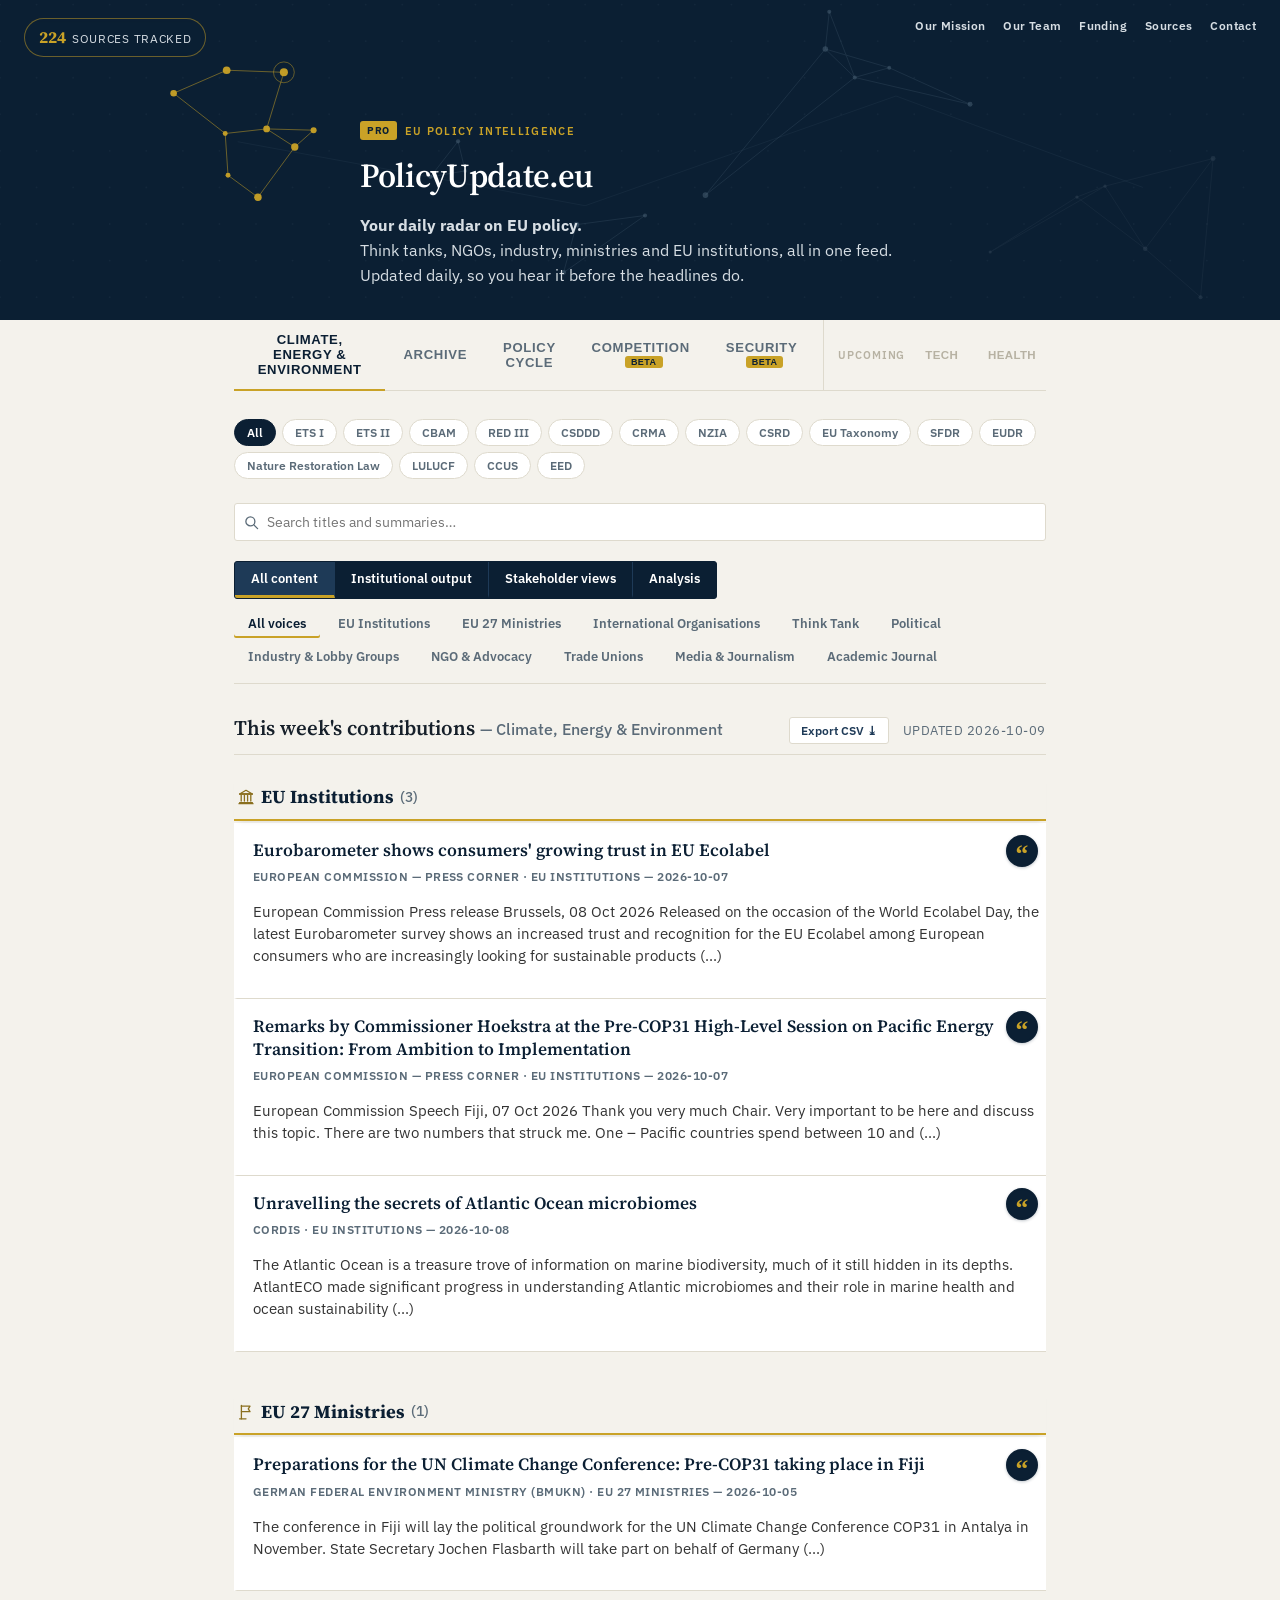
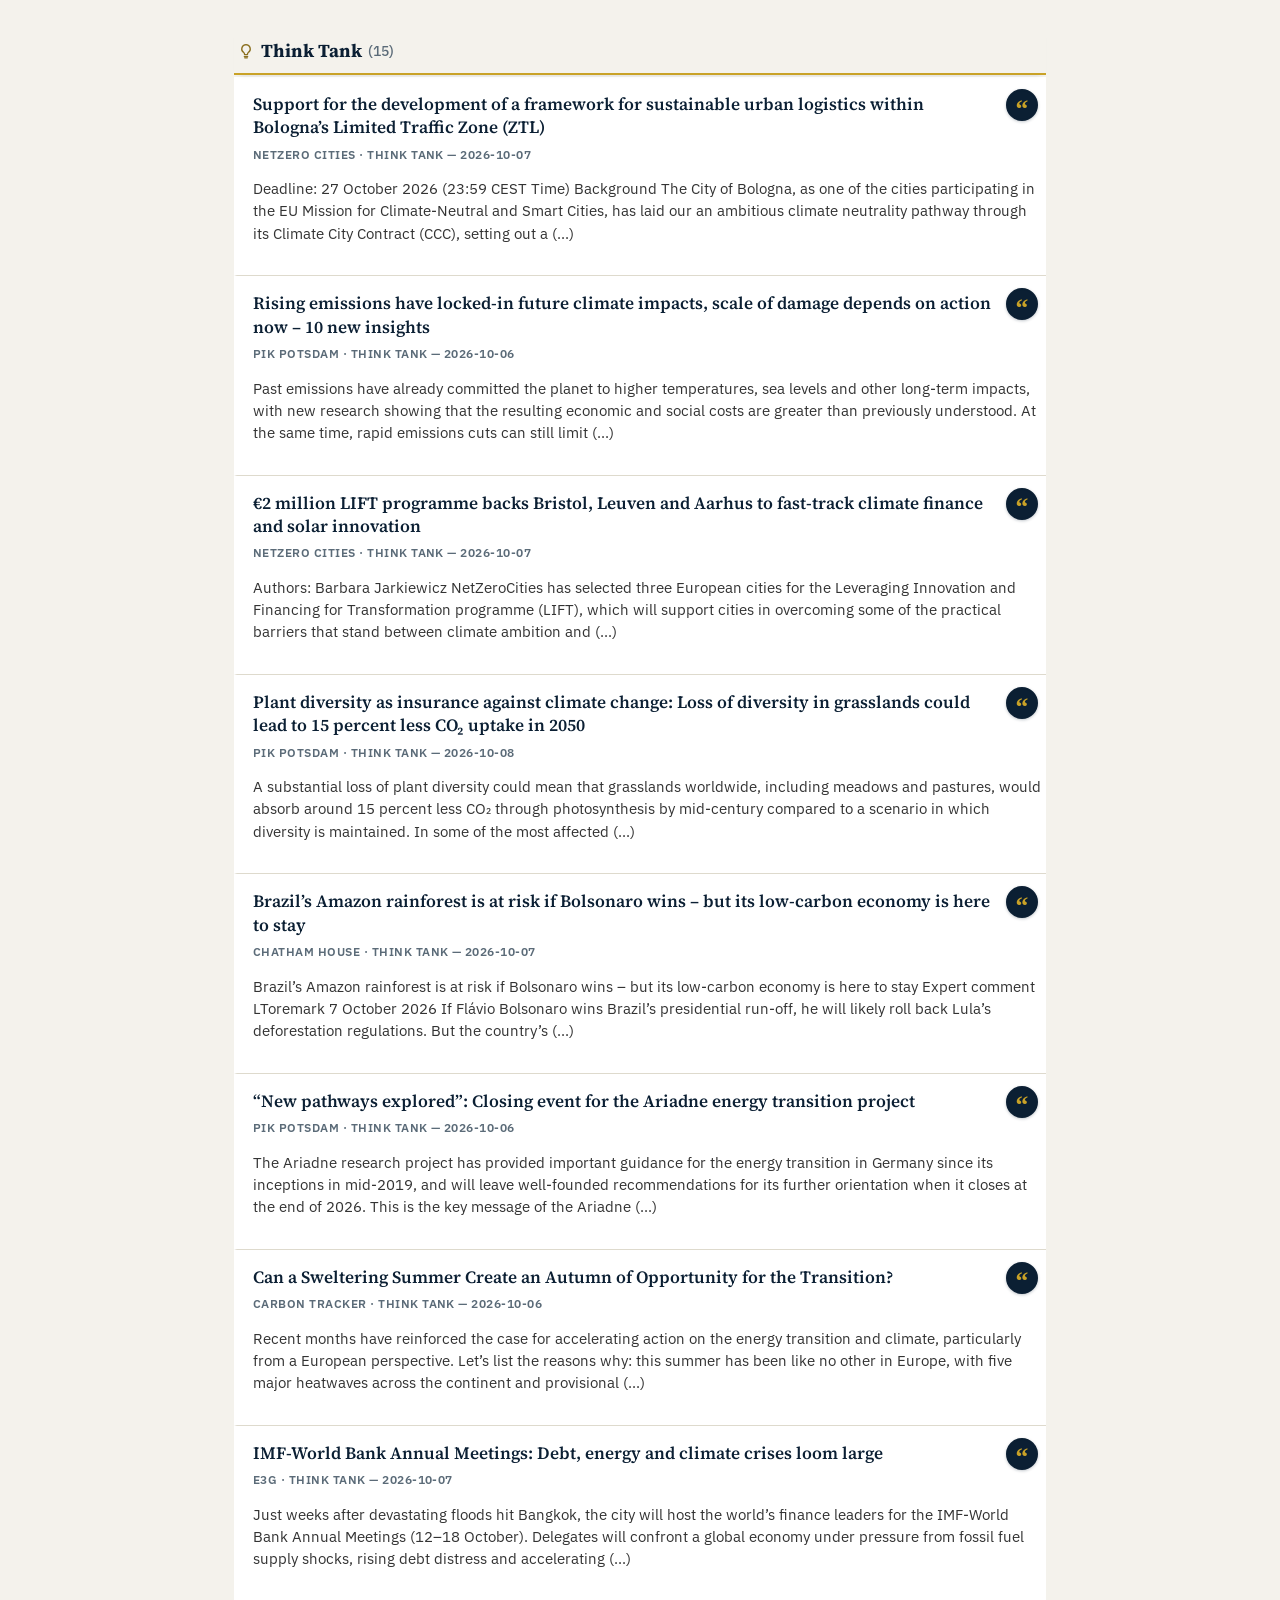
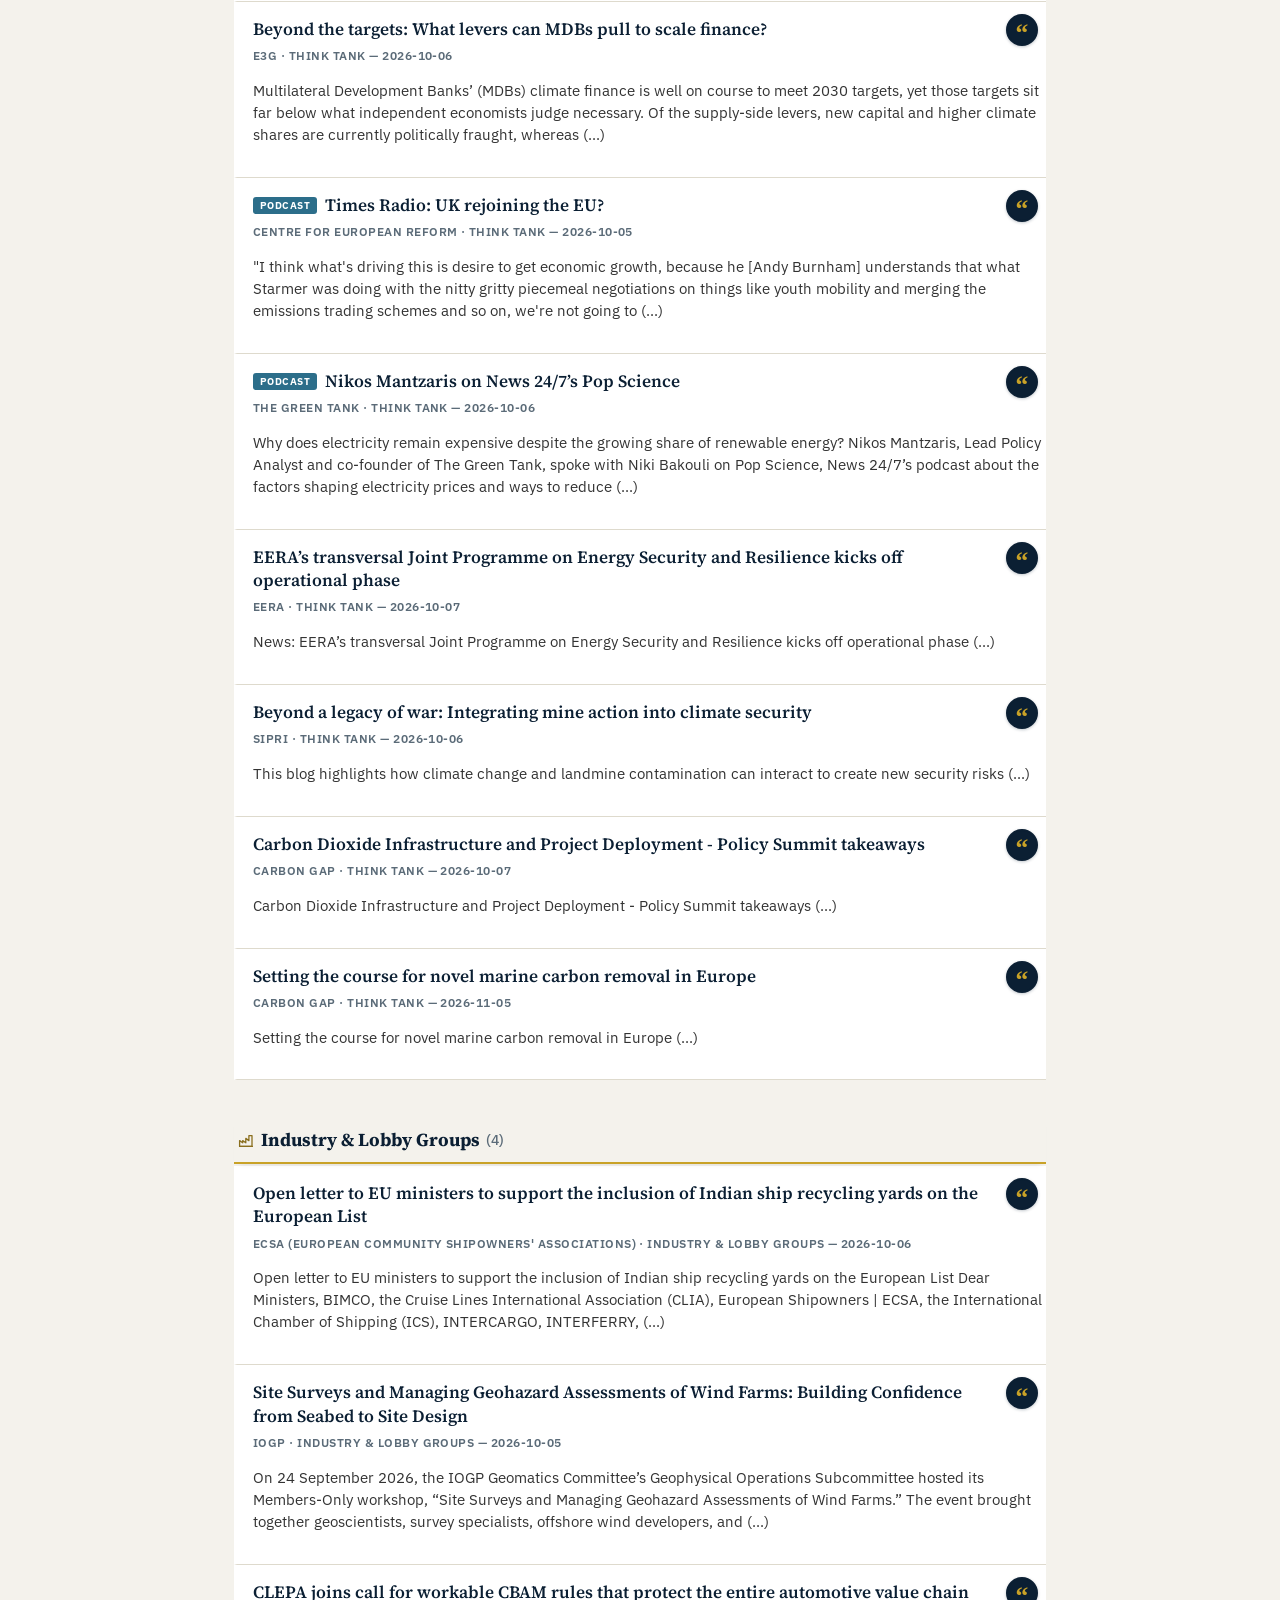
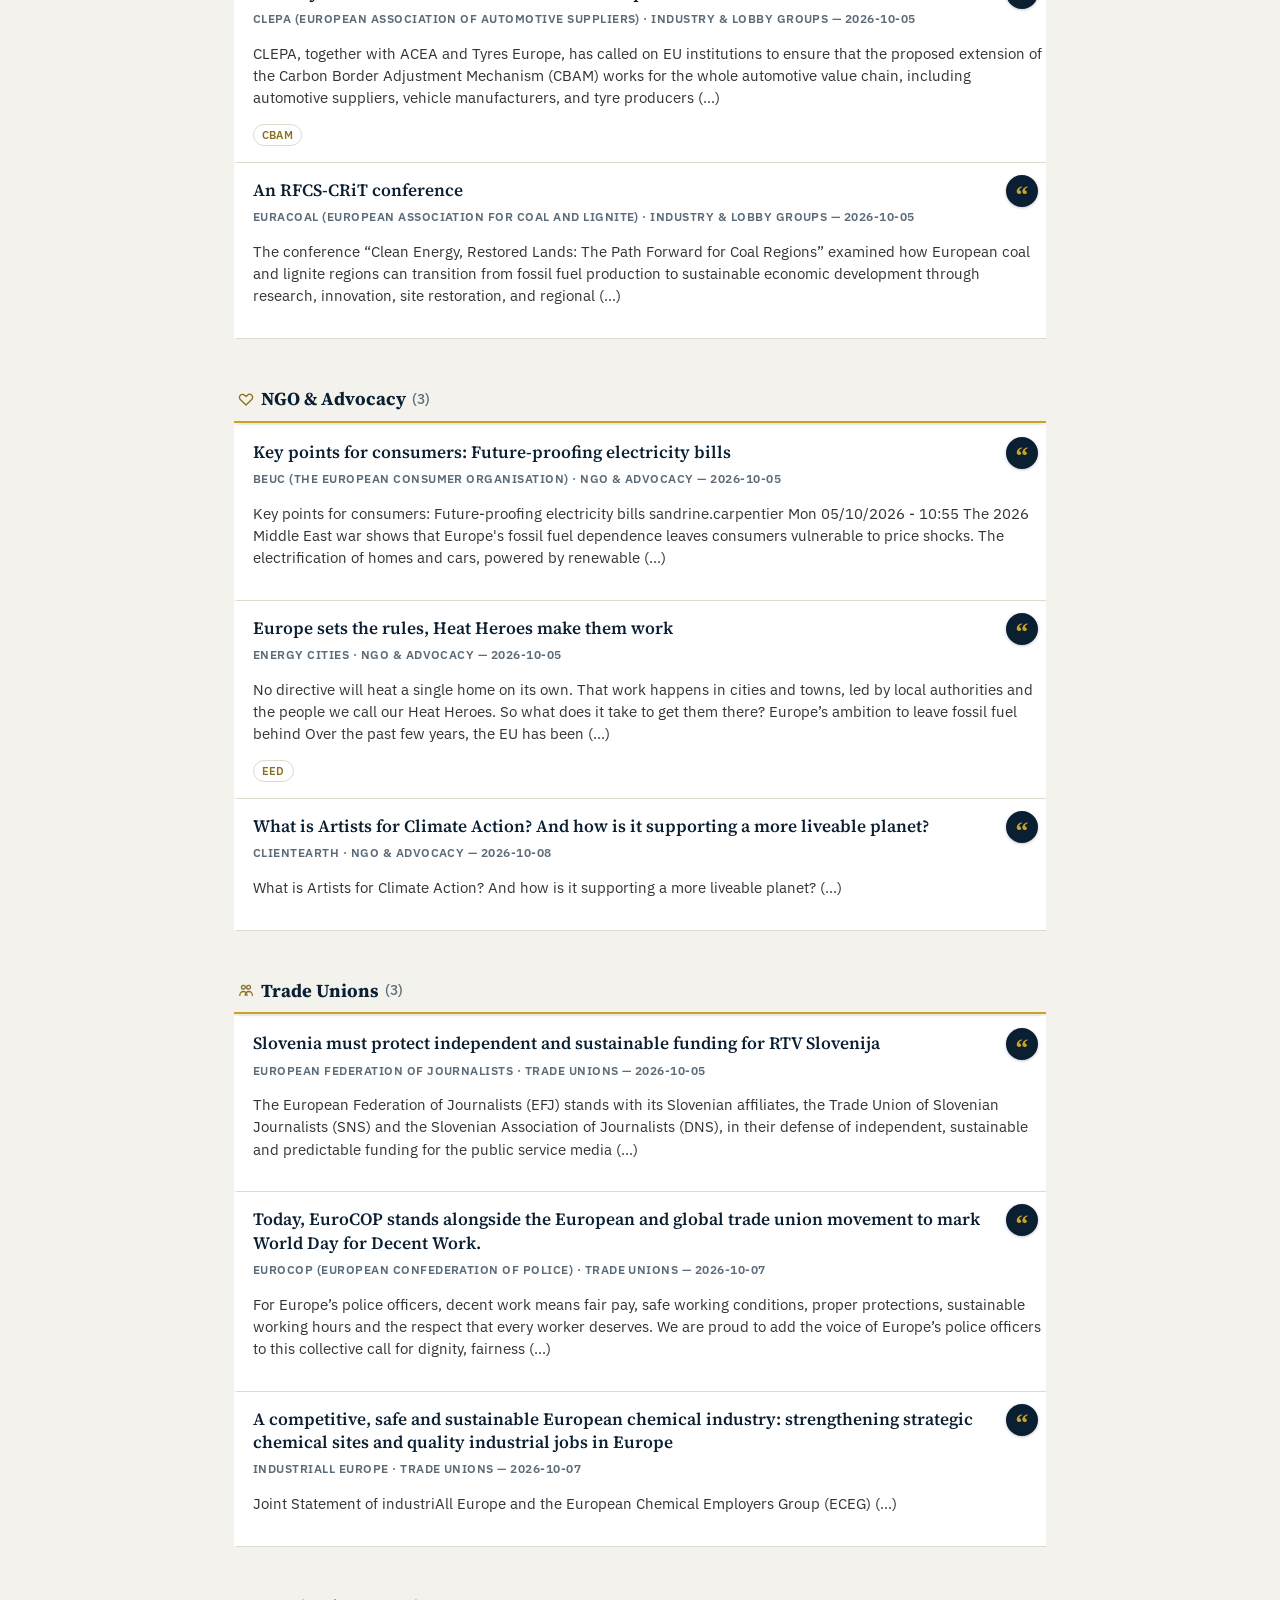
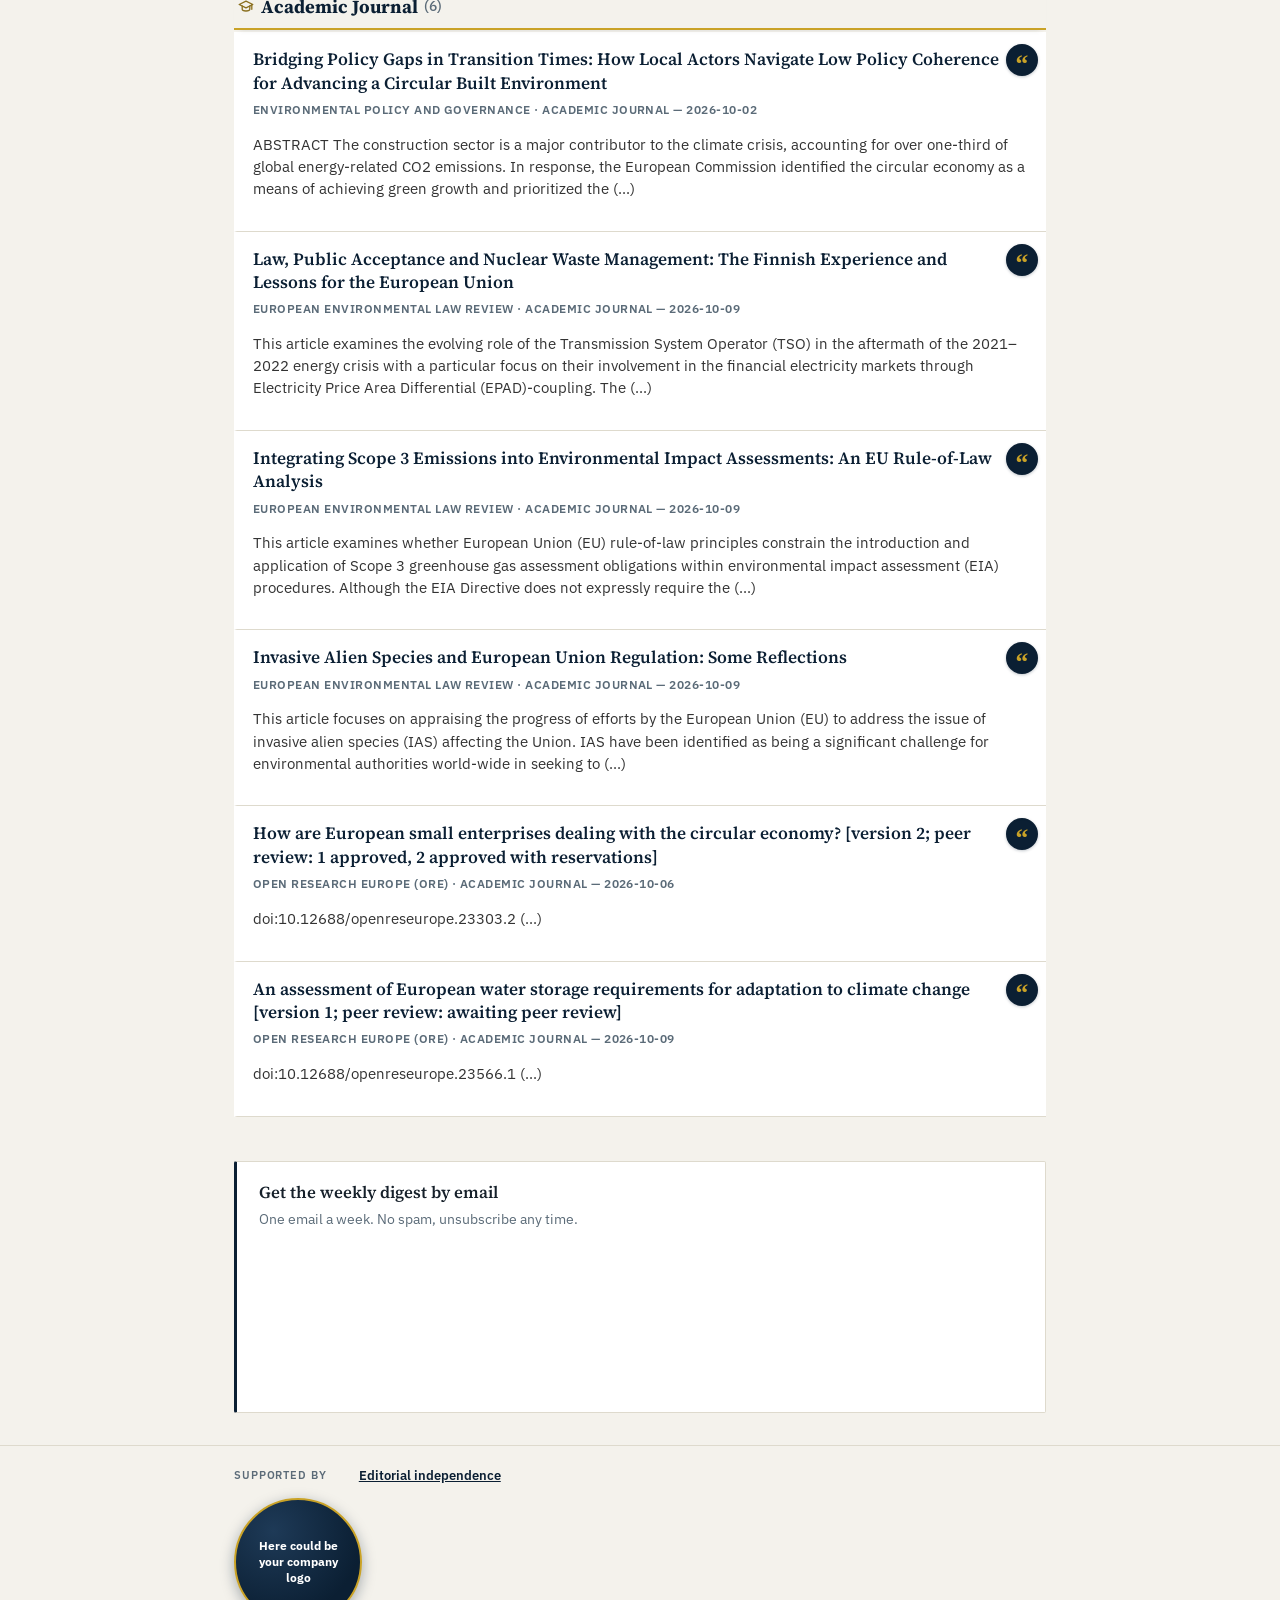
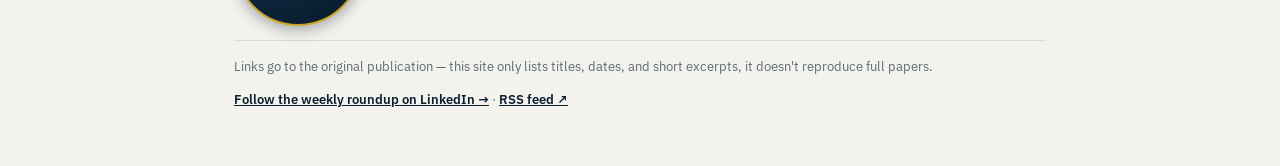
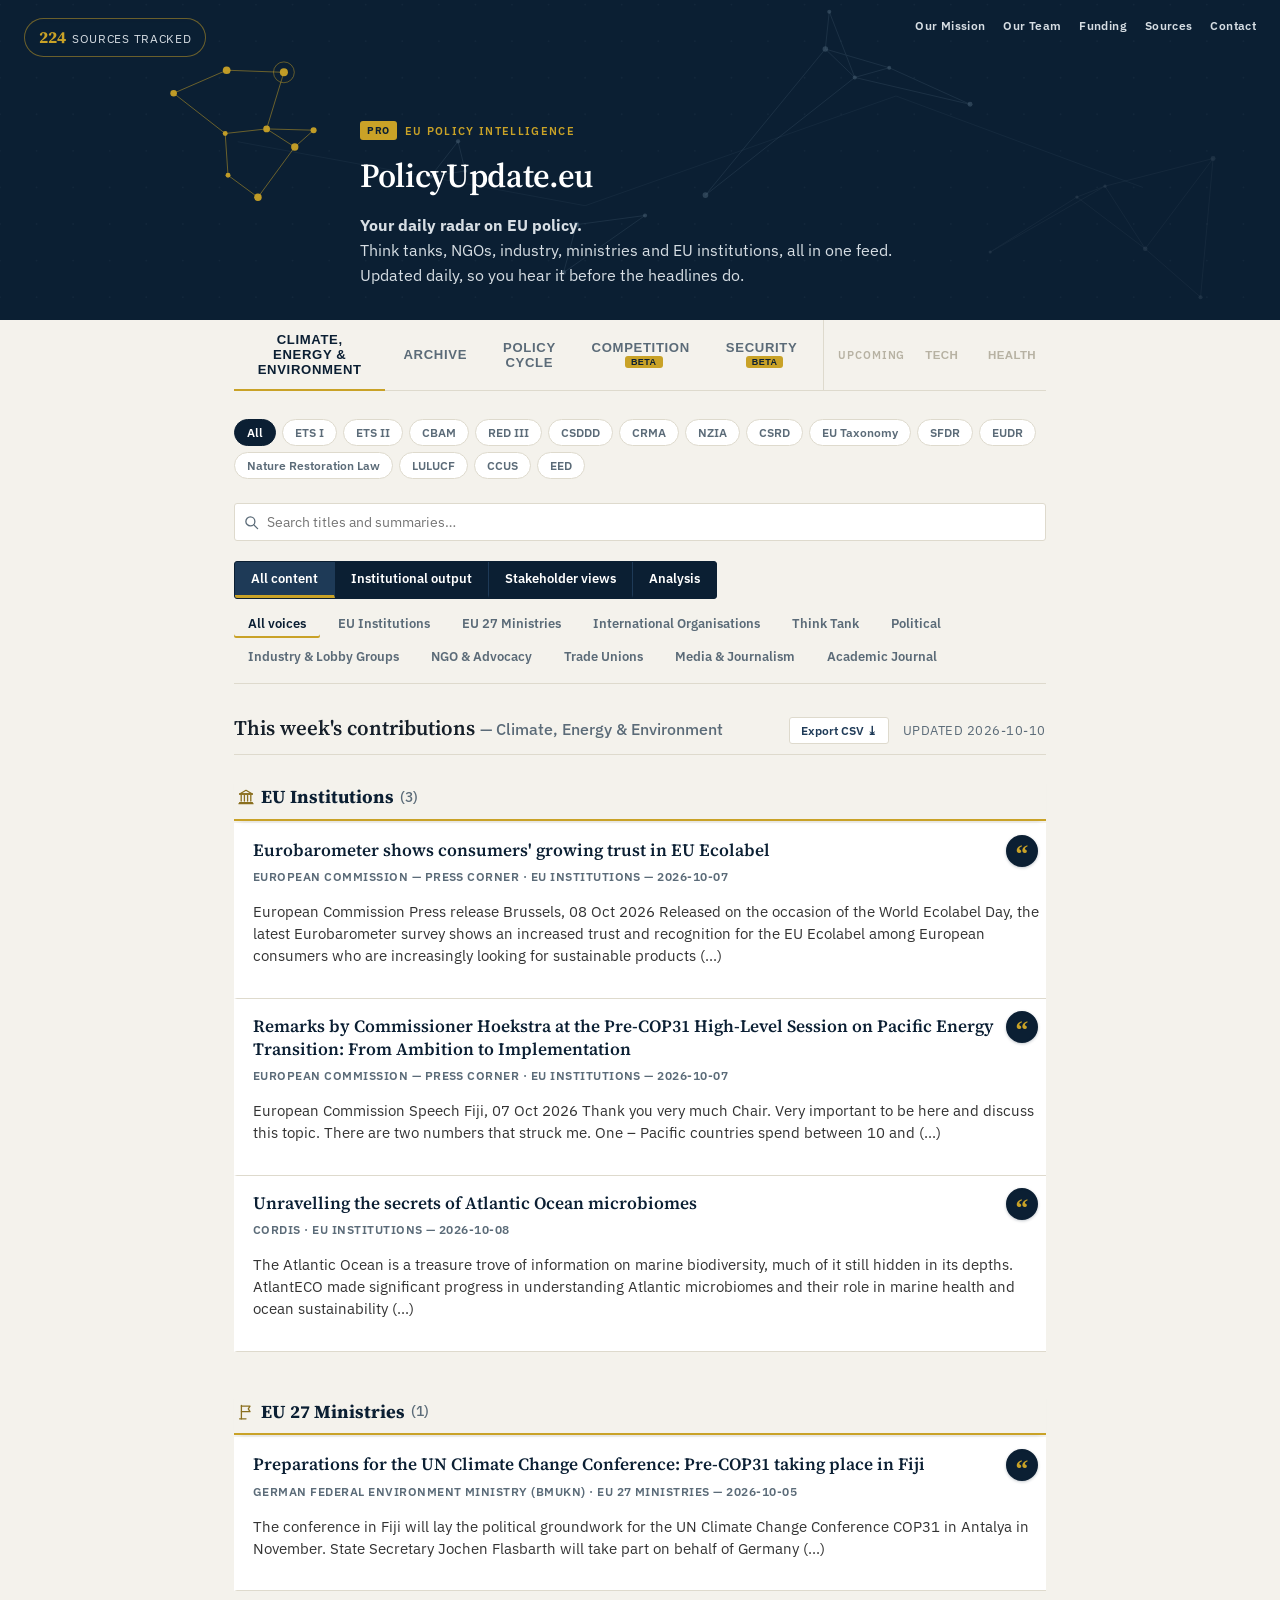
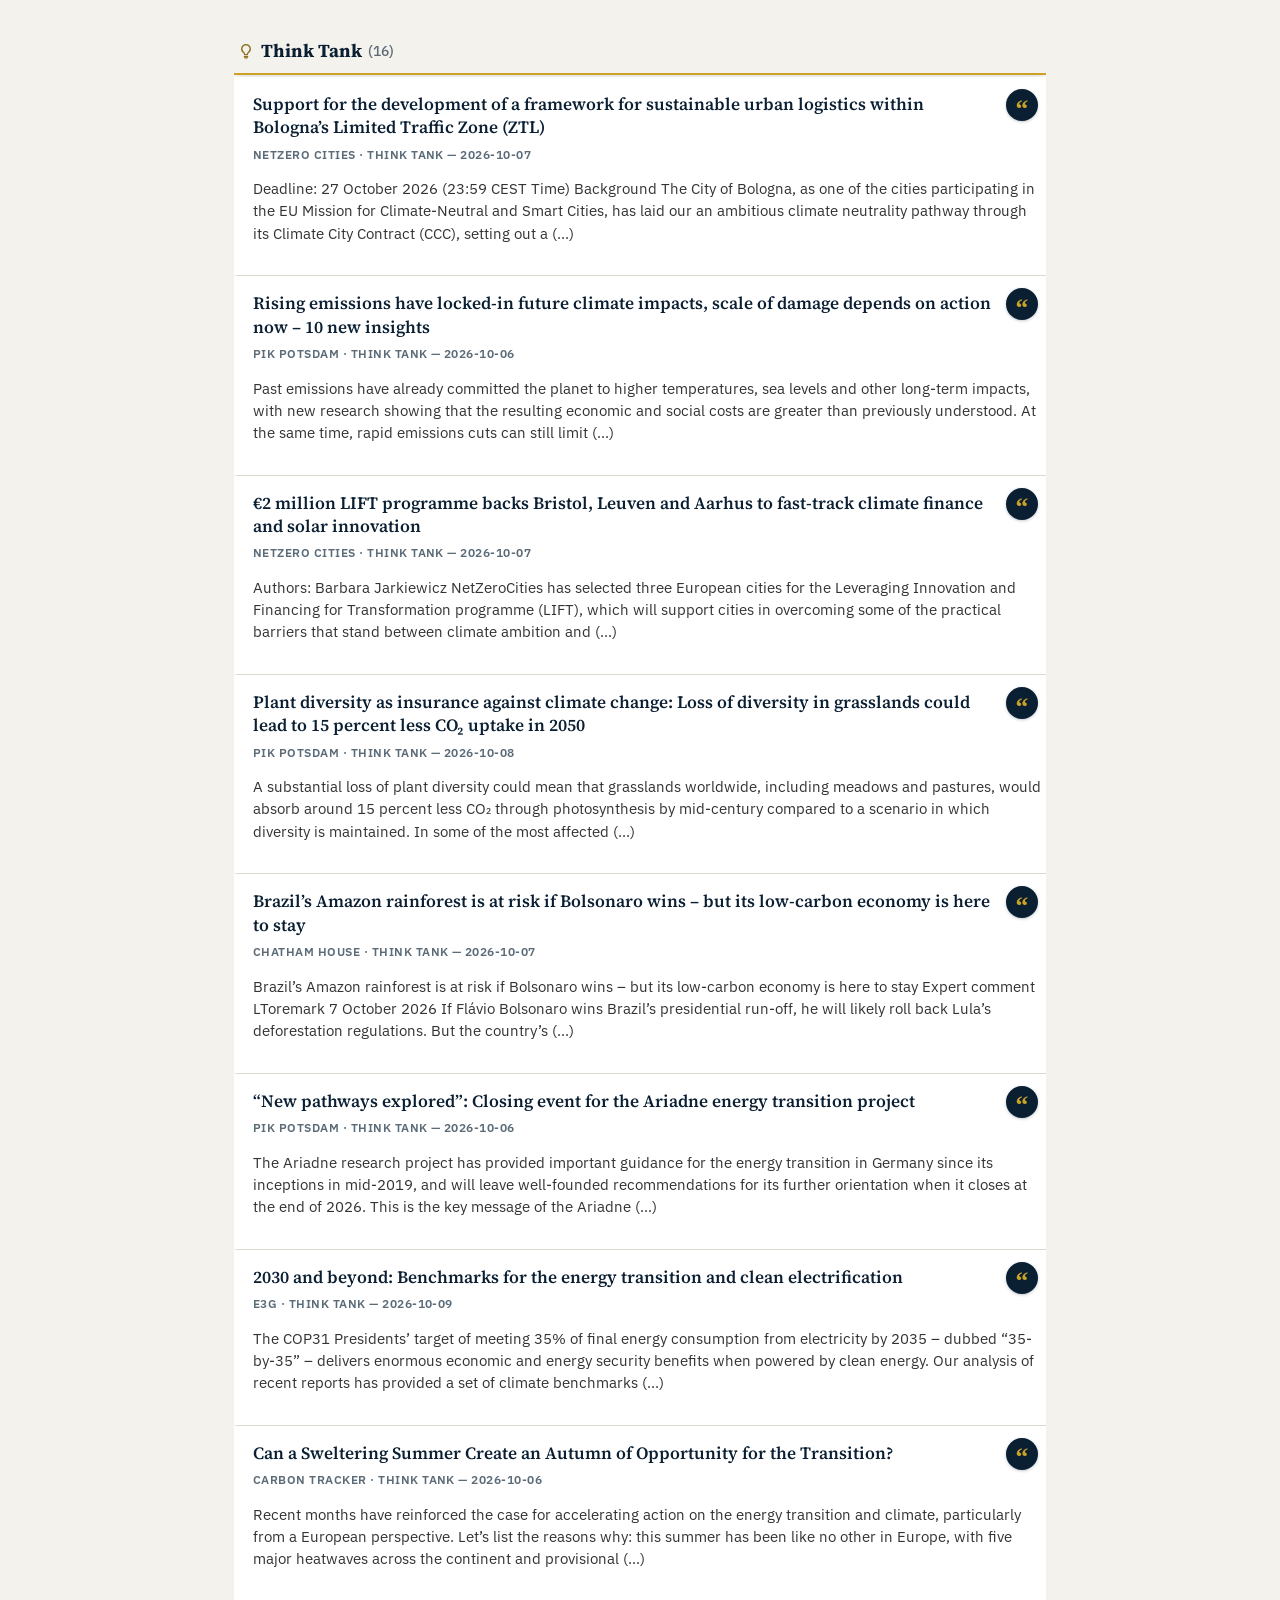
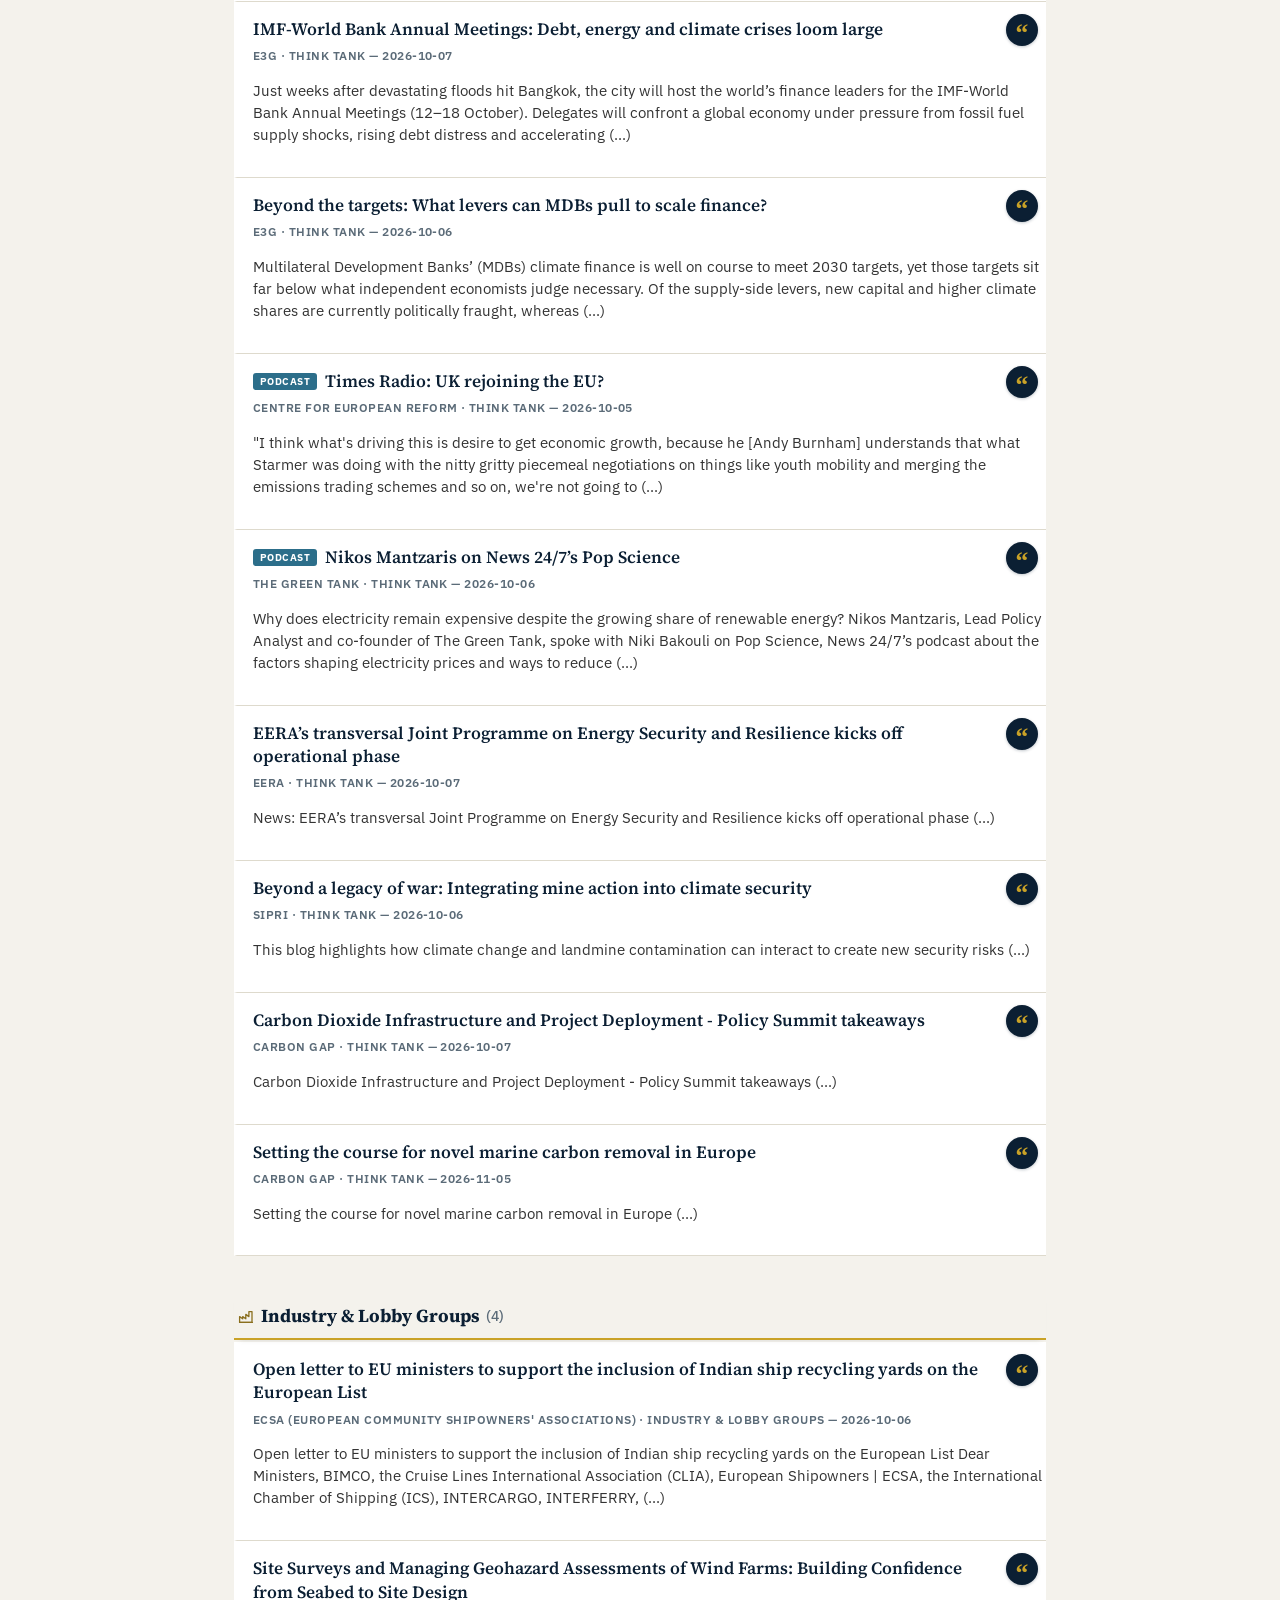
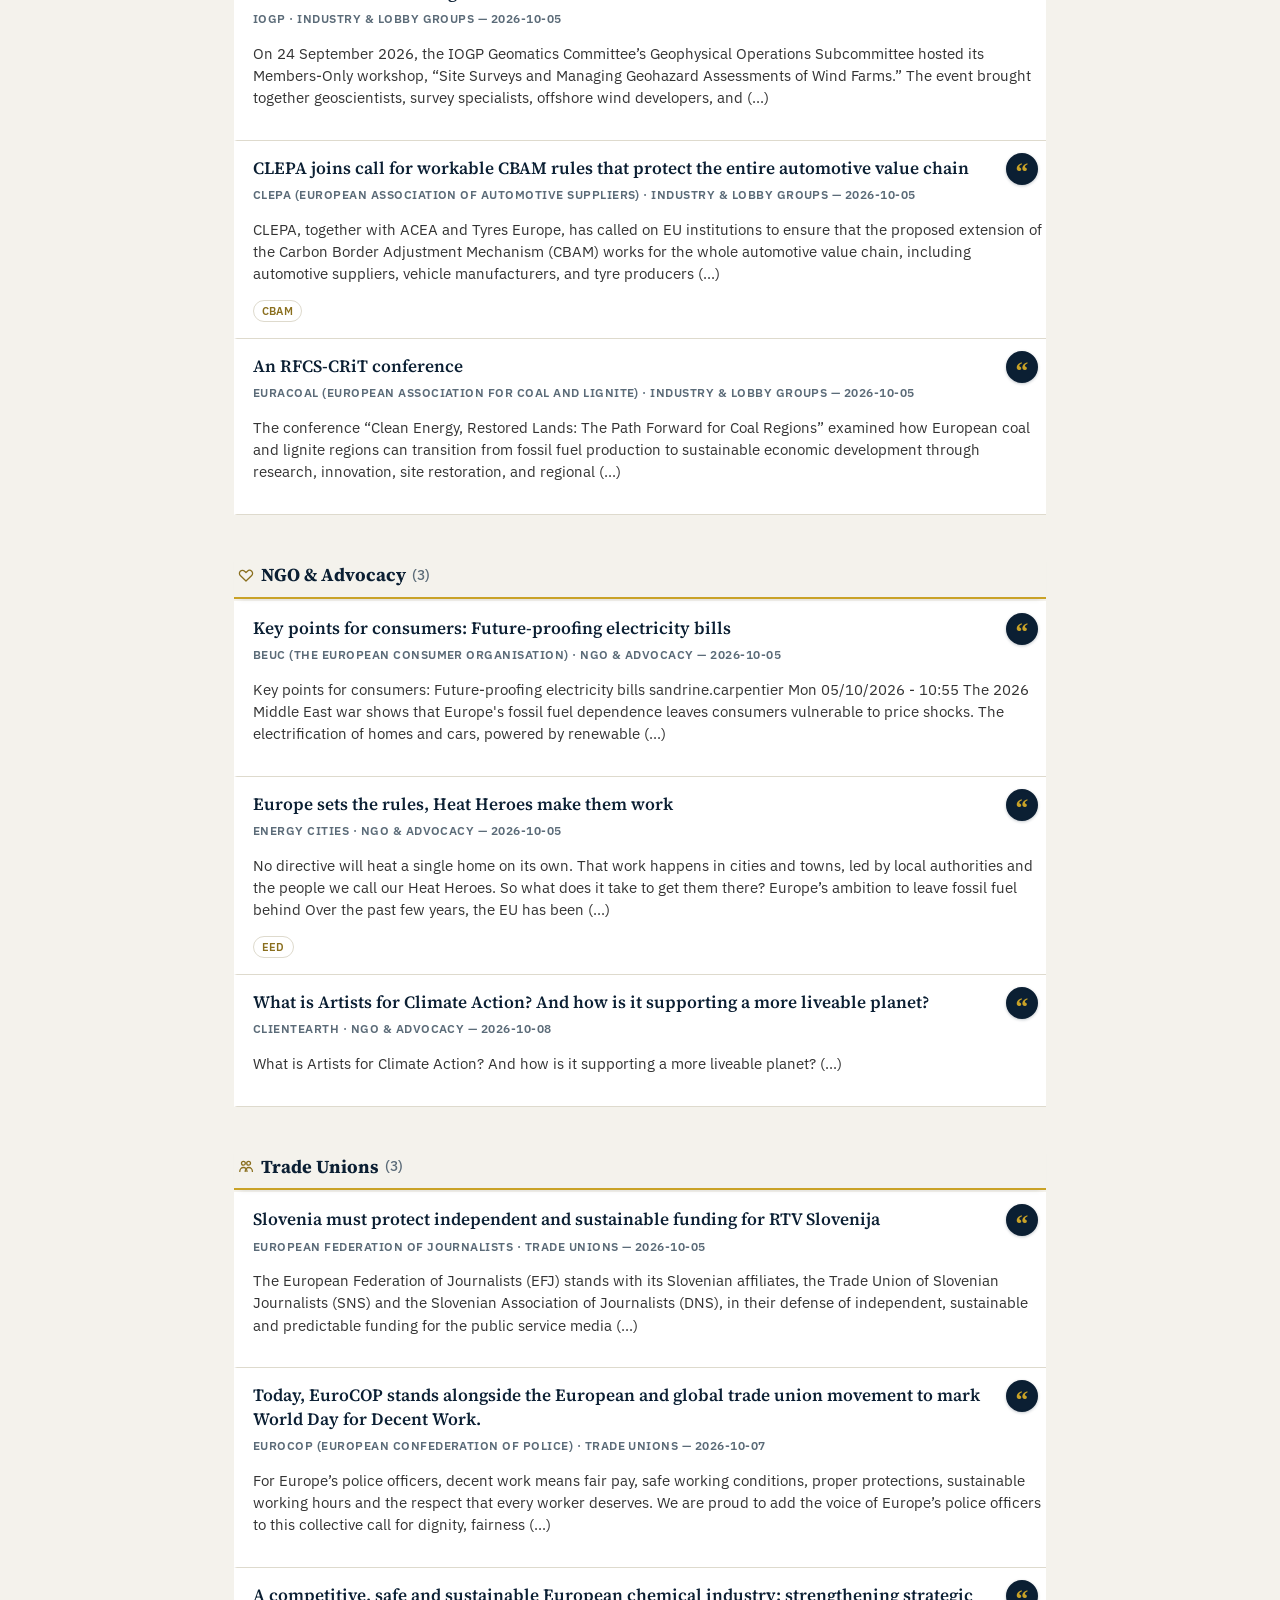
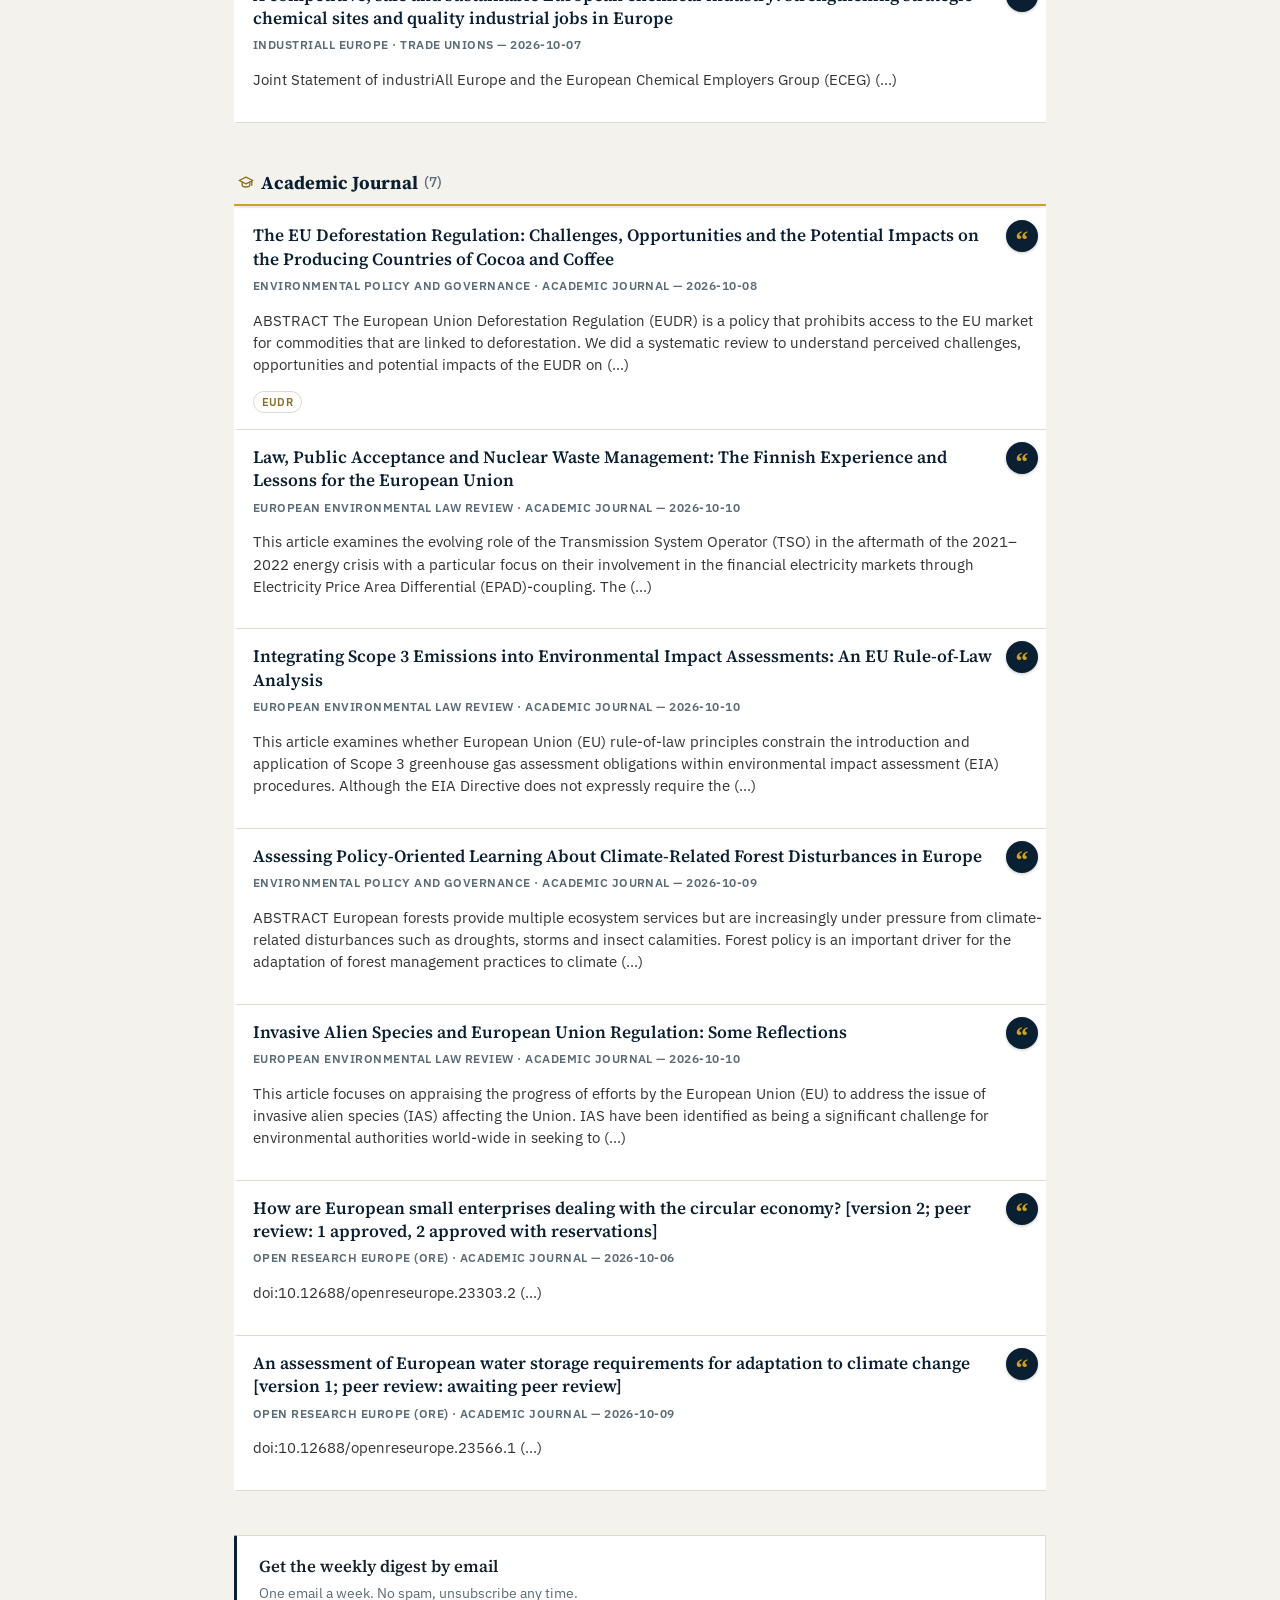
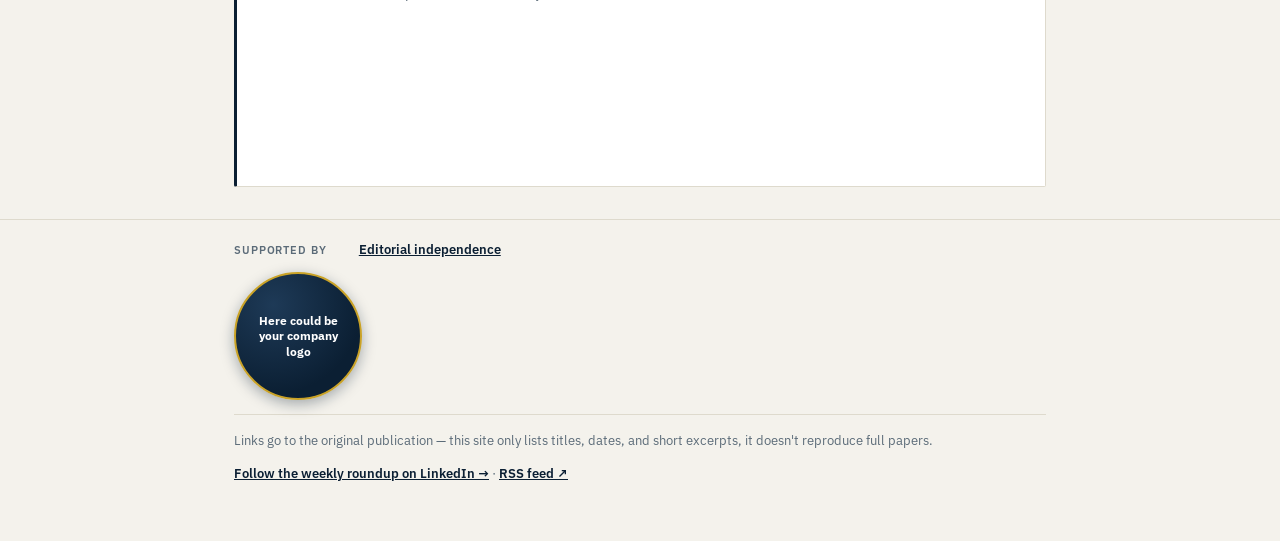
